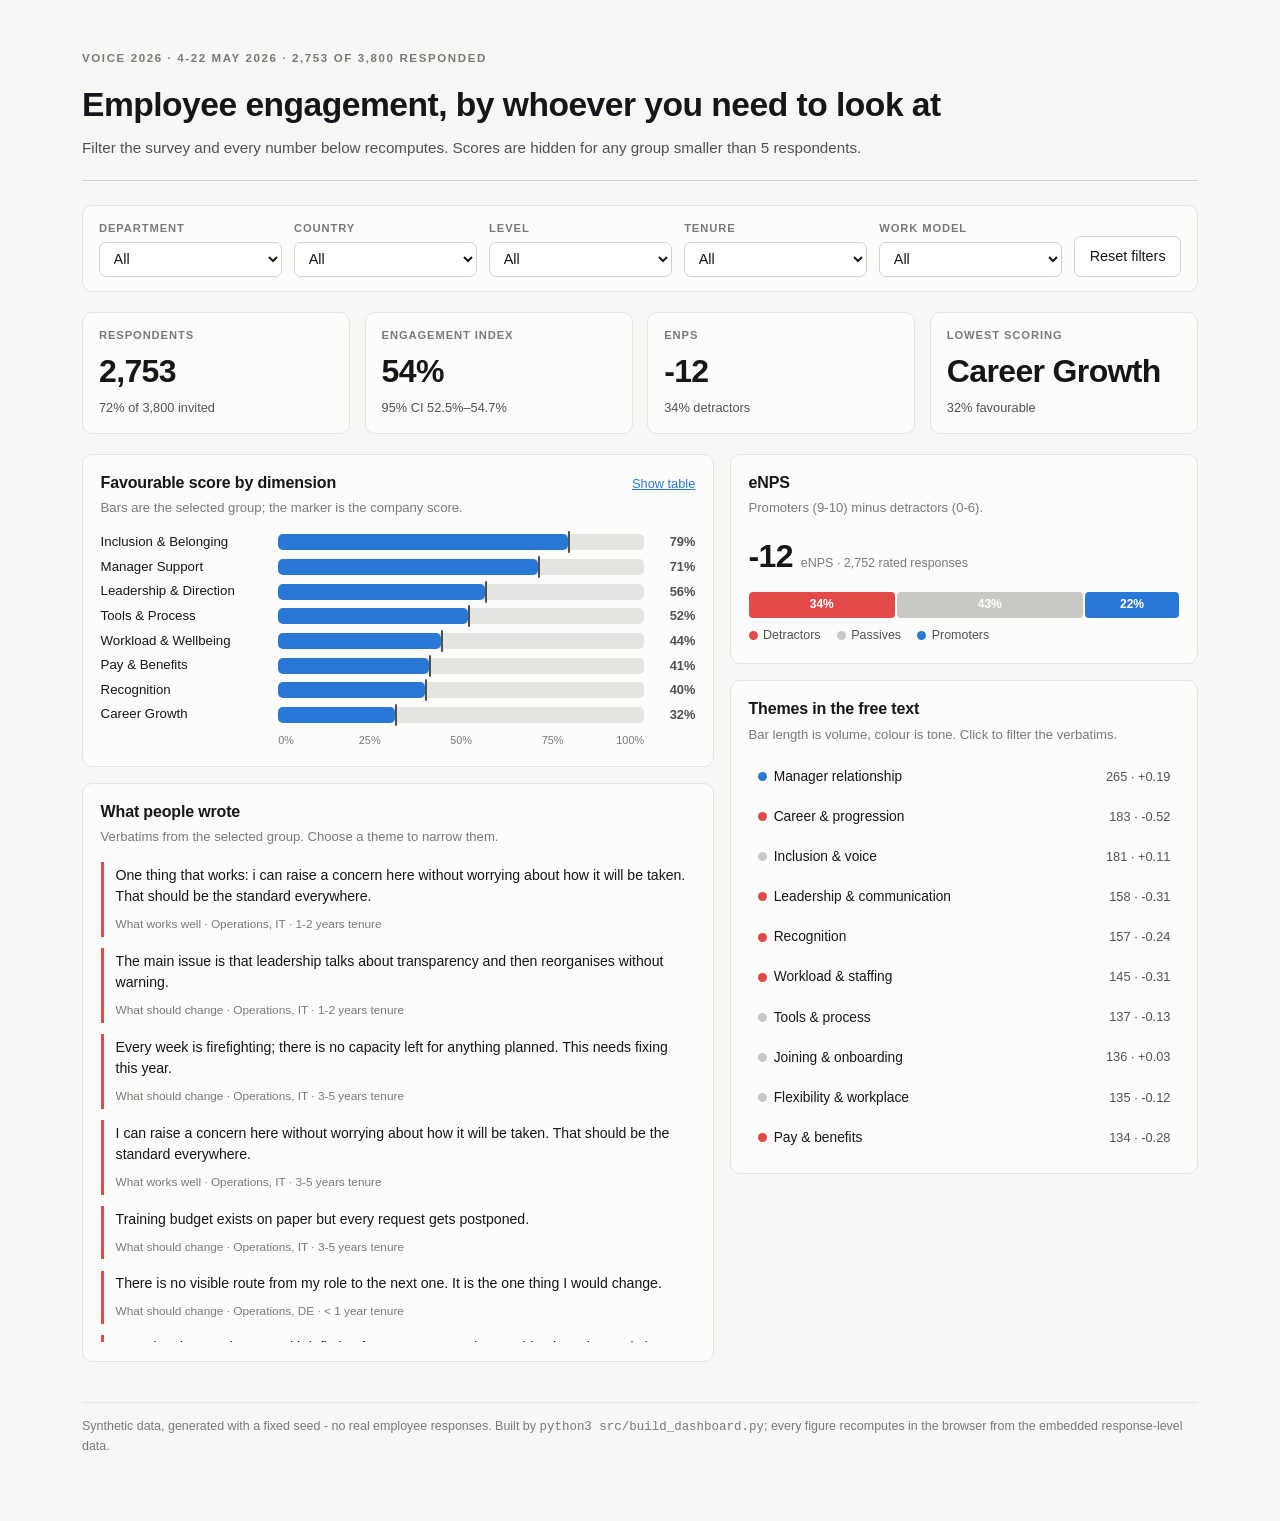
==== dashboard.html @ 57be9a71 "Engagement survey analytics with an interactive dashboard An annual engagement survey analysed end t" ====
<!doctype html><html lang="en"><head><meta charset="utf-8"><meta name="viewport" content="width=device-width,initial-scale=1"><title>Voice 2026 Survey Explorer</title>
<style>
:root{
  color-scheme: light;
  --bg:#f7f7f5; --surface:#fcfcfb; --raised:#ffffff;
  --ink:#14161a; --secondary:#52514e; --muted:#7a7975;
  --line:#e4e4e0; --line-strong:#d2d2cc;
  --blue:#2a78d6; --orange:#eb6834; --aqua:#1baf7a; --red:#e34948; --neutral:#c9c8c3;
  --good:#1baf7a; --warn:#eb6834;
  --shadow:0 1px 2px rgba(20,22,26,.05), 0 6px 20px rgba(20,22,26,.06);
}
@media (prefers-color-scheme: dark){
  :root:not([data-theme="light"]){
    color-scheme: dark;
    --bg:#121211; --surface:#1a1a19; --raised:#212120;
    --ink:#f4f4f2; --secondary:#c3c2b7; --muted:#95948c;
    --line:#2c2c2a; --line-strong:#3d3d3a;
    --blue:#3987e5; --orange:#d95926; --aqua:#199e70; --red:#e66767; --neutral:#4a4a46;
    --good:#199e70; --warn:#d95926;
    --shadow:0 1px 2px rgba(0,0,0,.4), 0 8px 24px rgba(0,0,0,.35);
  }
}
:root[data-theme="dark"]{
  color-scheme: dark;
  --bg:#121211; --surface:#1a1a19; --raised:#212120;
  --ink:#f4f4f2; --secondary:#c3c2b7; --muted:#95948c;
  --line:#2c2c2a; --line-strong:#3d3d3a;
  --blue:#3987e5; --orange:#d95926; --aqua:#199e70; --red:#e66767; --neutral:#4a4a46;
  --good:#199e70; --warn:#d95926;
  --shadow:0 1px 2px rgba(0,0,0,.4), 0 8px 24px rgba(0,0,0,.35);
}

*{box-sizing:border-box}
body{
  margin:0; background:var(--bg); color:var(--ink);
  font-family:-apple-system,BlinkMacSystemFont,"Segoe UI",Roboto,Helvetica,Arial,sans-serif;
  font-size:15px; line-height:1.55; -webkit-font-smoothing:antialiased;
}
.wrap{max-width:1180px; margin:0 auto; padding:clamp(1rem,3vw,2.5rem) clamp(1rem,3vw,2rem) 4rem}

header.masthead{border-bottom:1px solid var(--line-strong); padding-bottom:1.25rem; margin-bottom:1.5rem}
.eyebrow{font-size:.72rem; letter-spacing:.14em; text-transform:uppercase; color:var(--muted); font-weight:600}
h1{font-size:clamp(1.5rem,3.2vw,2.1rem); margin:.35rem 0 .3rem; letter-spacing:-.015em}
.sub{color:var(--secondary); font-size:.95rem; margin:0}

.controls{
  display:flex; flex-wrap:wrap; gap:.75rem; align-items:flex-end;
  background:var(--surface); border:1px solid var(--line); border-radius:10px;
  padding:.9rem 1rem; margin-bottom:1.25rem
}
.control{display:flex; flex-direction:column; gap:.3rem; min-width:9.5rem; flex:1 1 9.5rem}
.control label{font-size:.7rem; letter-spacing:.08em; text-transform:uppercase; color:var(--muted); font-weight:600}
select, button{
  font:inherit; font-size:.9rem; color:var(--ink); background:var(--raised);
  border:1px solid var(--line-strong); border-radius:7px; padding:.45rem .6rem
}
select:focus-visible, button:focus-visible{outline:2px solid var(--blue); outline-offset:2px}
button.reset{cursor:pointer; align-self:flex-end; padding:.5rem .9rem}
button.reset:hover{border-color:var(--blue); color:var(--blue)}

.tiles{display:grid; grid-template-columns:repeat(auto-fit,minmax(190px,1fr)); gap:.9rem; margin-bottom:1.25rem}
.tile{background:var(--surface); border:1px solid var(--line); border-radius:10px; padding:.9rem 1rem}
.tile .label{font-size:.7rem; letter-spacing:.08em; text-transform:uppercase; color:var(--muted); font-weight:600}
.tile .value{font-size:2rem; font-weight:650; letter-spacing:-.02em; margin:.15rem 0 .1rem; font-variant-numeric:tabular-nums}
.tile .note{font-size:.8rem; color:var(--secondary)}
.tile .delta{font-size:.78rem; font-weight:600}
.up{color:var(--good)} .down{color:var(--warn)}

.grid{display:grid; grid-template-columns:1.35fr 1fr; gap:1rem; align-items:start}
@media (max-width:900px){ .grid{grid-template-columns:1fr} }

.panel{background:var(--surface); border:1px solid var(--line); border-radius:10px; padding:1rem 1.1rem 1.15rem; margin-bottom:1rem}
.panel h2{font-size:1rem; margin:0 0 .15rem; letter-spacing:-.01em}
.panel p.hint{margin:0 0 .9rem; font-size:.82rem; color:var(--muted)}
.panel .head{display:flex; justify-content:space-between; align-items:baseline; gap:1rem}
.linkish{background:none; border:none; color:var(--blue); cursor:pointer; font-size:.8rem; padding:0; text-decoration:underline}

.dim-chart{display:flex; flex-direction:column; gap:.3rem}
.dim-row{display:grid; grid-template-columns:minmax(6.5rem,10.5rem) 1fr 2.6rem; gap:.6rem; align-items:center}
.dim-row:hover .dim-fill{filter:brightness(1.07)}
.dim-name{font-size:.83rem; color:var(--ink); line-height:1.25}
.dim-track{position:relative; height:16px; background:var(--line); border-radius:5px}
.dim-fill{position:absolute; inset:0 auto 0 0; border-radius:5px}
.dim-marker{position:absolute; top:-3px; bottom:-3px; width:2px; background:var(--secondary); border-radius:1px}
.dim-value{font-size:.8rem; font-weight:600; color:var(--secondary); text-align:right; font-variant-numeric:tabular-nums}
.dim-row.axis{margin-top:.15rem}
.dim-track.ticks{background:none; height:1rem}
.dim-track.ticks .tick{position:absolute; top:0; transform:translateX(-50%); font-size:.68rem; color:var(--muted)}
.dim-track.ticks .tick:first-child{transform:none}
.dim-track.ticks .tick:last-child{transform:translateX(-100%)}

.enps-score{font-size:2rem; font-weight:650; letter-spacing:-.02em; display:flex; align-items:baseline; gap:.5rem; font-variant-numeric:tabular-nums}
.enps-score span{font-size:.78rem; font-weight:400; color:var(--muted); letter-spacing:0}
.enps-bar{display:flex; gap:2px; margin:.6rem 0 .5rem; height:26px}
.enps-seg{display:flex; align-items:center; justify-content:center; border-radius:4px; color:#fff;
          font-size:.75rem; font-weight:600; overflow:hidden}
.enps-legend{display:flex; gap:1rem; flex-wrap:wrap}
.enps-key{display:flex; align-items:center; gap:.35rem; font-size:.78rem; color:var(--secondary)}

table{border-collapse:collapse; width:100%; font-size:.85rem; font-variant-numeric:tabular-nums; margin-top:.5rem}
th,td{text-align:left; padding:.4rem .5rem; border-bottom:1px solid var(--line)}
th{font-size:.68rem; letter-spacing:.07em; text-transform:uppercase; color:var(--muted); font-weight:600}
td.r,th.r{text-align:right}

.themes{display:flex; flex-direction:column; gap:.35rem}
.theme-row{
  display:grid; grid-template-columns:1fr auto; gap:.6rem; align-items:center;
  background:none; border:1px solid transparent; border-radius:7px; padding:.35rem .5rem;
  cursor:pointer; text-align:left; font:inherit; color:var(--ink); width:100%
}
.theme-row:hover{border-color:var(--line-strong); background:var(--raised)}
.theme-row[aria-pressed="true"]{border-color:var(--blue); background:var(--raised)}
.theme-name{font-size:.86rem; display:flex; align-items:center; gap:.45rem}
.dot{width:9px; height:9px; border-radius:50%; flex:none}
.theme-meter{height:6px; border-radius:3px; background:var(--line); margin-top:.3rem; overflow:hidden}
.theme-meter span{display:block; height:100%; border-radius:3px}
.theme-count{font-size:.8rem; color:var(--secondary); white-space:nowrap; font-variant-numeric:tabular-nums}

.verbatims{display:flex; flex-direction:column; gap:.7rem; max-height:30rem; overflow-y:auto; padding-right:.3rem}
.verbatim{border-left:3px solid var(--line-strong); padding:.15rem 0 .15rem .75rem}
.verbatim p{margin:0 0 .2rem; font-size:.88rem}
.verbatim .who{font-size:.74rem; color:var(--muted)}
.verbatim.negative{border-left-color:var(--red)}
.verbatim.positive{border-left-color:var(--blue)}

.suppressed{
  background:var(--raised); border:1px dashed var(--line-strong); border-radius:10px;
  padding:1.5rem; text-align:center; color:var(--secondary); font-size:.9rem
}
.tooltip{
  position:fixed; pointer-events:none; opacity:0; transition:opacity .12s;
  background:var(--ink); color:var(--bg); font-size:.78rem; line-height:1.4;
  padding:.4rem .55rem; border-radius:6px; box-shadow:var(--shadow); z-index:20; max-width:15rem
}
footer{margin-top:1.5rem; font-size:.78rem; color:var(--muted); border-top:1px solid var(--line); padding-top:.9rem}
.hidden{display:none}
</style>
</head><body>
<div class="wrap">
  <header class="masthead">
    <p class="eyebrow" id="eyebrow"></p>
    <h1>Employee engagement, by whoever you need to look at</h1>
    <p class="sub">Filter the survey and every number below recomputes. Scores are hidden
      for any group smaller than <span id="min-group"></span> respondents.</p>
  </header>

  <section class="controls" id="controls" aria-label="Filters"></section>

  <section class="tiles" id="tiles" aria-live="polite"></section>

  <div id="suppressed" class="suppressed hidden"></div>

  <div id="content">
    <div class="grid">
      <div>
        <section class="panel">
          <div class="head">
            <div>
              <h2>Favourable score by dimension</h2>
              <p class="hint">Bars are the selected group; the marker is the company score.</p>
            </div>
            <button class="linkish" id="toggle-table" aria-expanded="false">Show table</button>
          </div>
          <div id="dimension-chart"></div>
          <div id="dimension-table" class="hidden"></div>
        </section>

        <section class="panel">
          <h2>What people wrote</h2>
          <p class="hint">Verbatims from the selected group. Choose a theme to narrow them.</p>
          <div id="verbatims" class="verbatims"></div>
        </section>
      </div>

      <div>
        <section class="panel">
          <h2>eNPS</h2>
          <p class="hint">Promoters (9-10) minus detractors (0-6).</p>
          <div id="enps-chart"></div>
        </section>

        <section class="panel">
          <h2>Themes in the free text</h2>
          <p class="hint">Bar length is volume, colour is tone. Click to filter the verbatims.</p>
          <div class="themes" id="themes"></div>
        </section>
      </div>
    </div>
  </div>

  <footer>
    Synthetic data, generated with a fixed seed - no real employee responses. Built by
    <code>python3 src/build_dashboard.py</code>; every figure recomputes in the browser from
    the embedded response-level data.
  </footer>
</div>
<div class="tooltip" id="tooltip" role="status"></div>

<script>
const DATA = {"meta":{"survey":"Voice 2026","field":"4-22 May 2026","invited":3800,"responded":2753,"minGroup":5},"segmentKeys":["department","country","job_level","tenure_band","work_model"],"segmentLabels":{"department":"Department","country":"Country","job_level":"Level","tenure_band":"Tenure","work_model":"Work model"},"segments":{"department":["Commercial","Customer Service","Finance & Legal","Operations","People & Workplace","Technology"],"country":["DE","ES","IT","PL"],"job_level":["Individual contributor","Manager","Senior leader","Team lead"],"tenure_band":["1-2 years","10 years +","3-5 years","6-10 years","< 1 year"],"work_model":["Hybrid","Onsite","Remote"]},"dimensions":["Manager Support","Career Growth","Recognition","Workload & Wellbeing","Leadership & Direction","Pay & Benefits","Inclusion & Belonging","Tools & Process"],"themes":["Workload & staffing","Manager relationship","Career & progression","Recognition","Pay & benefits","Leadership & communication","Tools & process","Flexibility & workplace","Inclusion & voice","Joining & onboarding"],"questions":["What should change","What works well"],"people":[[3,2,0,0,1,0,0,0,-1,0,0,0,0,0,0,0,0,0,0,0,0,0,0,0,0],[3,2,0,0,1,0,0,0,-1,0,0,0,0,0,0,0,0,0,0,0,0,0,0,0,0],[3,2,0,0,0,1,3,3,6,2,4,2,3,0,2,2,3,3,3,1,2,3,3,1,2],[3,2,3,1,1,0,0,0,-1,0,0,0,0,0,0,0,0,0,0,0,0,0,0,0,0],[3,2,3,2,1,1,2,3,9,1,4,1,3,0,2,2,3,2,3,2,2,0,3,1,2],[3,2,0,0,1,1,3,3,8,4,4,0,3,1,2,0,3,0,3,0,2,2,3,0,2],[3,2,1,0,1,1,1,3,7,2,4,1,3,2,2,1,3,0,3,0,2,3,3,1,2],[3,2,0,0,1,0,0,0,-1,0,0,0,0,0,0,0,0,0,0,0,0,0,0,0,0],[3,2,0,2,1,0,0,0,-1,0,0,0,0,0,0,0,0,0,0,0,0,0,0,0,0],[3,2,0,4,1,0,0,0,-1,0,0,0,0,0,0,0,0,0,0,0,0,0,0,0,0],[3,2,3,2,1,0,0,0,-1,0,0,0,0,0,0,0,0,0,0,0,0,0,0,0,0],[3,2,1,4,2,1,2,3,7,4,4,3,3,1,2,2,3,2,3,1,2,2,3,2,2],[3,2,2,2,1,1,1,3,7,2,4,0,3,2,2,1,3,3,3,1,2,0,3,0,2],[3,2,3,3,1,1,1,3,5,4,4,3,3,0,2,0,3,0,3,0,2,3,3,1,2],[3,2,3,2,1,0,0,0,-1,0,0,0,0,0,0,0,0,0,0,0,0,0,0,0,0],[3,2,0,0,1,1,1,3,7,2,4,0,3,2,2,1,3,1,3,0,2,3,3,2,2],[3,2,0,2,1,0,0,0,-1,0,0,0,0,0,0,0,0,0,0,0,0,0,0,0,0],[3,2,0,0,1,0,0,0,-1,0,0,0,0,0,0,0,0,0,0,0,0,0,0,0,0],[3,2,0,0,1,1,0,3,6,2,4,2,3,1,2,0,3,1,3,1,2,0,3,0,2],[3,2,0,4,1,1,2,3,9,4,4,0,3,0,2,0,3,0,3,0,2,3,3,0,2],[3,2,0,0,1,0,0,0,-1,0,0,0,0,0,0,0,0,0,0,0,0,0,0,0,0],[3,2,0,1,1,1,1,3,9,4,4,1,3,1,2,0,3,0,3,0,2,3,3,1,2],[3,2,0,0,0,0,0,0,-1,0,0,0,0,0,0,0,0,0,0,0,0,0,0,0,0],[3,2,0,2,1,1,1,3,9,3,4,1,3,2,2,1,3,1,3,0,2,3,3,0,2],[3,2,0,0,1,1,2,3,9,3,4,0,3,0,2,1,3,3,3,2,2,1,3,2,2],[3,2,0,3,1,1,2,3,8,2,4,1,3,0,2,0,3,0,3,0,2,3,3,0,2],[3,2,0,3,1,1,0,3,4,0,4,1,3,0,2,0,3,1,3,0,2,3,3,1,2],[3,2,0,1,1,0,0,0,-1,0,0,0,0,0,0,0,0,0,0,0,0,0,0,0,0],[3,2,0,4,1,0,0,0,-1,0,0,0,0,0,0,0,0,0,0,0,0,0,0,0,0],[3,2,0,0,1,0,0,0,-1,0,0,0,0,0,0,0,0,0,0,0,0,0,0,0,0],[3,2,3,2,1,0,0,0,-1,0,0,0,0,0,0,0,0,0,0,0,0,0,0,0,0],[3,2,1,2,1,1,1,3,6,4,4,0,3,0,2,0,3,2,3,0,2,3,3,0,2],[3,2,0,2,1,0,0,0,-1,0,0,0,0,0,0,0,0,0,0,0,0,0,0,0,0],[3,2,0,2,1,0,0,0,-1,0,0,0,0,0,0,0,0,0,0,0,0,0,0,0,0],[3,2,3,0,1,1,2,3,7,3,4,0,3,1,2,2,3,2,3,0,2,3,3,0,2],[3,2,0,0,0,1,1,3,5,1,4,0,3,0,2,2,3,0,3,1,2,3,3,2,2],[3,2,0,3,1,0,0,0,-1,0,0,0,0,0,0,0,0,0,0,0,0,0,0,0,0],[3,2,0,1,1,1,0,3,7,4,4,0,3,2,2,1,3,0,3,0,2,2,3,2,2],[3,2,0,2,1,0,0,0,-1,0,0,0,0,0,0,0,0,0,0,0,0,0,0,0,0],[3,2,0,2,1,1,0,3,8,2,4,1,3,0,2,0,3,2,3,2,2,1,3,0,2],[3,2,2,1,1,0,0,0,-1,0,0,0,0,0,0,0,0,0,0,0,0,0,0,0,0],[3,2,0,4,1,1,3,3,7,2,4,0,3,2,2,2,3,3,3,2,2,2,3,1,2],[3,2,0,0,1,0,0,0,-1,0,0,0,0,0,0,0,0,0,0,0,0,0,0,0,0],[3,2,0,3,0,1,0,3,5,0,4,0,3,0,2,0,3,1,3,1,2,3,3,0,2],[3,2,3,1,1,0,0,0,-1,0,0,0,0,0,0,0,0,0,0,0,0,0,0,0,0],[3,2,1,3,1,1,3,3,8,3,4,3,3,0,2,0,3,2,3,0,2,2,3,1,2],[3,2,1,2,1,0,0,0,-1,0,0,0,0,0,0,0,0,0,0,0,0,0,0,0,0],[3,2,0,2,1,0,0,0,-1,0,0,0,0,0,0,0,0,0,0,0,0,0,0,0,0],[3,2,0,2,1,0,0,0,-1,0,0,0,0,0,0,0,0,0,0,0,0,0,0,0,0],[3,2,0,4,1,0,0,0,-1,0,0,0,0,0,0,0,0,0,0,0,0,0,0,0,0],[3,2,0,3,0,0,0,0,-1,0,0,0,0,0,0,0,0,0,0,0,0,0,0,0,0],[3,2,0,2,0,1,1,3,6,0,4,0,3,1,2,1,3,1,3,0,2,3,3,0,2],[3,0,3,2,0,1,0,3,6,3,4,0,3,0,2,1,3,1,3,0,2,3,3,1,2],[3,0,0,4,1,0,0,0,-1,0,0,0,0,0,0,0,0,0,0,0,0,0,0,0,0],[3,0,0,0,0,1,1,3,3,4,4,0,3,0,2,0,3,0,3,2,2,0,3,0,2],[3,0,0,2,1,0,0,0,-1,0,0,0,0,0,0,0,0,0,0,0,0,0,0,0,0],[3,0,1,0,1,1,2,3,9,4,4,3,3,2,2,0,3,3,3,0,2,3,3,2,2],[3,0,3,0,1,1,0,3,7,4,4,0,3,1,2,0,3,3,3,1,2,3,3,2,2],[3,0,0,3,1,1,0,3,5,4,4,0,3,2,2,0,3,3,3,1,2,3,3,0,2],[3,0,0,4,0,1,3,3,7,4,4,0,3,2,2,2,3,0,3,1,2,3,3,2,2],[3,0,0,2,0,1,1,3,7,3,4,1,3,2,2,1,3,1,3,0,2,2,3,1,2],[3,0,0,4,1,0,0,0,-1,0,0,0,0,0,0,0,0,0,0,0,0,0,0,0,0],[3,0,0,4,1,1,1,3,8,4,4,1,3,2,2,0,3,1,3,0,2,3,3,0,2],[3,0,1,2,1,1,2,3,8,3,4,0,3,2,2,1,3,3,3,1,2,3,3,0,2],[3,0,1,3,2,1,0,3,5,4,4,0,3,2,2,0,3,0,3,1,2,0,3,0,2],[3,0,0,4,1,1,0,3,6,4,4,2,3,2,2,3,3,3,3,1,2,2,3,0,2],[3,0,3,0,0,0,0,0,-1,0,0,0,0,0,0,0,0,0,0,0,0,0,0,0,0],[3,0,0,1,1,1,3,3,7,4,4,0,3,1,2,0,3,0,3,0,2,2,3,0,2],[3,0,0,0,1,1,2,3,10,3,4,0,3,2,2,1,3,0,3,0,2,1,3,0,2],[3,2,0,3,1,1,0,3,10,2,4,0,3,0,2,0,3,0,3,1,2,3,3,0,2],[3,2,0,3,1,0,0,0,-1,0,0,0,0,0,0,0,0,0,0,0,0,0,0,0,0],[3,2,3,2,1,1,3,3,7,3,4,0,3,1,2,2,3,1,3,0,2,3,3,0,2],[3,2,0,4,1,1,1,3,8,4,4,2,3,0,2,2,3,0,3,1,2,3,3,0,2],[3,2,0,4,1,1,3,3,8,4,4,0,3,0,2,2,3,2,3,0,2,3,3,0,2],[3,2,0,4,2,1,2,3,10,4,4,1,3,2,2,0,3,1,3,2,2,3,3,1,2],[3,2,0,0,0,0,0,0,-1,0,0,0,0,0,0,0,0,0,0,0,0,0,0,0,0],[3,2,0,2,1,1,2,3,7,4,4,2,3,2,2,0,3,0,3,0,2,1,3,0,2],[3,2,0,4,1,0,0,0,-1,0,0,0,0,0,0,0,0,0,0,0,0,0,0,0,0],[3,2,1,4,1,1,0,3,6,3,4,0,3,0,2,3,3,3,3,1,2,3,3,0,2],[3,2,0,3,1,1,0,3,6,3,4,0,3,0,2,0,3,0,3,0,2,3,3,0,2],[3,2,0,0,1,1,1,3,5,3,4,0,3,0,2,0,3,2,3,1,2,2,3,0,2],[3,2,3,0,1,1,2,3,7,4,4,0,3,1,2,0,3,2,3,0,2,2,3,1,2],[3,2,0,0,1,1,1,3,5,4,4,0,3,0,2,0,3,2,3,0,2,3,3,0,2],[3,2,0,2,1,0,0,0,-1,0,0,0,0,0,0,0,0,0,0,0,0,0,0,0,0],[3,2,0,0,1,0,0,0,-1,0,0,0,0,0,0,0,0,0,0,0,0,0,0,0,0],[3,2,0,4,1,0,0,0,-1,0,0,0,0,0,0,0,0,0,0,0,0,0,0,0,0],[3,2,0,3,1,1,1,3,7,4,4,1,3,0,2,0,3,0,3,0,2,1,3,0,2],[3,2,1,0,0,1,3,3,8,3,4,1,3,1,2,0,3,3,3,1,2,2,3,1,2],[3,2,0,4,1,0,0,0,-1,0,0,0,0,0,0,0,0,0,0,0,0,0,0,0,0],[3,2,0,1,1,1,0,3,8,2,4,0,3,0,2,1,3,3,3,0,2,3,3,1,2],[3,2,0,4,1,0,0,0,-1,0,0,0,0,0,0,0,0,0,0,0,0,0,0,0,0],[3,2,0,0,1,1,0,3,4,1,4,0,3,0,2,1,3,1,3,2,2,3,3,0,2],[3,2,0,0,0,0,0,0,-1,0,0,0,0,0,0,0,0,0,0,0,0,0,0,0,0],[3,2,0,2,1,0,0,0,-1,0,0,0,0,0,0,0,0,0,0,0,0,0,0,0,0],[3,2,0,4,1,1,0,3,9,3,4,0,3,0,2,0,3,3,3,0,2,3,3,0,2],[3,2,0,4,1,0,0,0,-1,0,0,0,0,0,0,0,0,0,0,0,0,0,0,0,0],[3,2,0,1,1,0,0,0,-1,0,0,0,0,0,0,0,0,0,0,0,0,0,0,0,0],[3,2,3,4,1,1,3,3,9,4,4,2,3,2,2,1,3,0,3,1,2,3,3,1,2],[3,2,0,1,1,0,0,0,-1,0,0,0,0,0,0,0,0,0,0,0,0,0,0,0,0],[3,2,0,3,1,1,2,3,6,1,4,0,3,0,2,0,3,0,3,0,2,1,3,0,2],[3,2,0,0,1,0,0,0,-1,0,0,0,0,0,0,0,0,0,0,0,0,0,0,0,0],[3,2,0,2,1,0,0,0,-1,0,0,0,0,0,0,0,0,0,0,0,0,0,0,0,0],[3,2,3,3,0,1,2,3,6,4,4,0,3,1,2,0,3,0,3,0,2,3,3,0,2],[3,2,3,0,0,1,1,3,8,3,4,1,3,0,2,2,3,2,3,0,2,3,3,2,2],[3,2,0,0,1,0,0,0,-1,0,0,0,0,0,0,0,0,0,0,0,0,0,0,0,0],[3,2,3,2,1,0,0,0,-1,0,0,0,0,0,0,0,0,0,0,0,0,0,0,0,0],[3,2,0,4,1,1,3,3,7,4,4,1,3,2,2,0,3,3,3,0,2,3,3,1,2],[3,2,3,2,1,1,2,3,8,4,4,0,3,2,2,0,3,2,3,0,2,3,3,0,2],[3,2,0,1,1,0,0,0,-1,0,0,0,0,0,0,0,0,0,0,0,0,0,0,0,0],[3,2,0,1,1,0,0,0,-1,0,0,0,0,0,0,0,0,0,0,0,0,0,0,0,0],[3,2,0,3,1,0,0,0,-1,0,0,0,0,0,0,0,0,0,0,0,0,0,0,0,0],[3,2,3,2,1,0,0,0,-1,0,0,0,0,0,0,0,0,0,0,0,0,0,0,0,0],[3,2,3,4,1,1,2,3,8,3,4,0,3,0,2,0,3,1,3,2,2,3,3,1,2],[3,2,1,3,2,1,1,3,6,3,4,2,3,1,2,1,3,2,3,0,2,1,3,2,2],[3,2,0,1,1,0,0,0,-1,0,0,0,0,0,0,0,0,0,0,0,0,0,0,0,0],[3,2,0,2,1,1,3,3,8,4,4,0,3,0,2,1,3,2,3,1,2,2,3,0,2],[3,2,0,2,1,0,0,0,-1,0,0,0,0,0,0,0,0,0,0,0,0,0,0,0,0],[3,2,0,3,1,0,0,0,-1,0,0,0,0,0,0,0,0,0,0,0,0,0,0,0,0],[3,2,0,0,1,1,1,3,8,3,4,3,3,0,2,0,3,3,3,1,2,2,3,0,2],[3,2,0,4,1,1,1,3,7,4,4,0,3,1,2,2,3,3,3,0,2,3,3,1,2],[3,2,0,2,1,0,0,0,-1,0,0,0,0,0,0,0,0,0,0,0,0,0,0,0,0],[3,3,0,1,1,1,2,3,9,4,4,1,3,1,2,2,3,3,3,0,2,3,3,0,2],[3,3,0,3,1,1,2,3,6,1,4,0,3,0,2,1,3,2,3,1,2,2,3,2,2],[3,3,3,4,1,1,3,3,9,4,4,1,3,0,2,3,3,3,3,0,2,2,3,0,2],[3,3,0,0,0,1,1,3,5,4,4,0,3,0,2,0,3,3,3,0,2,3,3,0,2],[3,3,0,4,1,1,3,3,9,4,4,2,3,2,2,0,3,0,3,1,2,1,3,0,2],[3,3,0,2,1,1,0,3,4,4,4,0,3,0,2,0,3,1,3,0,2,3,3,0,2],[3,3,0,4,1,1,1,3,7,4,4,1,3,2,2,0,3,3,3,0,2,3,3,1,2],[3,3,0,4,1,1,2,3,9,4,4,2,3,1,2,0,3,2,3,1,2,2,3,2,2],[3,3,3,3,1,1,1,3,8,4,4,0,3,0,2,2,3,1,3,0,2,3,3,1,2],[3,3,3,3,1,0,0,0,-1,0,0,0,0,0,0,0,0,0,0,0,0,0,0,0,0],[3,3,0,0,1,1,1,3,7,0,4,0,3,0,2,1,3,0,3,0,2,3,3,0,2],[3,3,0,2,1,0,0,0,-1,0,0,0,0,0,0,0,0,0,0,0,0,0,0,0,0],[3,3,2,2,1,1,1,3,7,2,4,2,3,1,2,0,3,3,3,1,2,3,3,1,2],[3,3,0,0,1,0,0,0,-1,0,0,0,0,0,0,0,0,0,0,0,0,0,0,0,0],[3,3,0,2,1,1,1,3,6,4,4,0,3,0,2,0,3,3,3,1,2,2,3,2,2],[3,3,0,0,1,1,1,3,6,3,4,0,3,0,2,0,3,0,3,2,2,1,3,0,2],[3,3,3,3,1,1,1,3,4,2,4,0,3,1,2,0,3,3,3,1,2,3,3,2,2],[3,3,0,1,1,1,0,3,6,1,4,0,3,2,2,0,3,2,3,1,2,3,3,0,2],[3,3,0,4,1,0,0,0,-1,0,0,0,0,0,0,0,0,0,0,0,0,0,0,0,0],[3,3,0,4,1,0,0,0,-1,0,0,0,0,0,0,0,0,0,0,0,0,0,0,0,0],[3,3,0,1,2,0,0,0,-1,0,0,0,0,0,0,0,0,0,0,0,0,0,0,0,0],[3,3,0,0,1,1,2,3,7,4,4,1,3,0,2,0,3,2,3,0,2,3,3,0,2],[3,3,3,3,1,0,0,0,-1,0,0,0,0,0,0,0,0,0,0,0,0,0,0,0,0],[3,3,0,3,1,1,0,3,7,1,4,2,3,1,2,0,3,1,3,1,2,3,3,0,2],[3,3,1,3,1,1,1,3,5,3,4,1,3,2,2,2,3,0,3,0,2,3,3,0,2],[3,3,0,0,0,1,0,3,6,0,4,0,3,1,2,0,3,2,3,1,2,3,3,0,2],[3,3,1,0,0,1,1,3,7,2,4,1,3,2,2,1,3,3,3,2,2,3,3,2,2],[3,3,0,0,1,0,0,0,-1,0,0,0,0,0,0,0,0,0,0,0,0,0,0,0,0],[3,3,0,2,0,1,1,3,7,4,4,0,3,1,2,2,3,3,3,2,2,3,3,0,2],[3,3,1,4,1,1,1,3,7,4,4,2,3,0,2,0,3,3,3,2,2,3,3,0,2],[3,3,0,4,1,1,2,3,7,4,4,0,3,2,2,0,3,3,3,1,2,3,3,1,2],[3,3,0,2,1,0,0,0,-1,0,0,0,0,0,0,0,0,0,0,0,0,0,0,0,0],[3,3,0,0,0,1,1,3,4,1,4,0,3,0,2,0,3,3,3,0,2,2,3,2,2],[3,3,0,0,1,0,0,0,-1,0,0,0,0,0,0,0,0,0,0,0,0,0,0,0,0],[3,3,3,0,2,1,2,3,7,4,4,0,3,1,2,1,3,0,3,2,2,3,3,0,2],[3,3,0,0,1,0,0,0,-1,0,0,0,0,0,0,0,0,0,0,0,0,0,0,0,0],[3,3,3,0,0,1,0,3,5,3,4,0,3,1,2,0,3,3,3,0,2,3,3,2,2],[3,3,0,2,1,1,1,3,7,4,4,1,3,0,2,0,3,0,3,1,2,1,3,1,2],[3,3,0,2,1,1,3,3,7,4,4,0,3,0,2,1,3,3,3,1,2,2,3,0,2],[3,3,3,2,1,1,3,3,8,3,4,1,3,1,2,1,3,2,3,0,2,3,3,1,2],[3,3,0,2,1,0,0,0,-1,0,0,0,0,0,0,0,0,0,0,0,0,0,0,0,0],[3,3,0,0,1,1,0,3,7,3,4,0,3,0,2,1,3,2,3,0,2,1,3,0,2],[3,3,0,0,1,1,2,3,9,2,4,0,3,2,2,0,3,1,3,0,2,3,3,0,2],[3,0,3,4,1,1,2,3,6,3,4,1,3,1,2,1,3,3,3,1,2,2,3,2,2],[3,0,0,2,1,0,0,0,-1,0,0,0,0,0,0,0,0,0,0,0,0,0,0,0,0],[3,0,0,4,1,1,1,3,5,2,4,0,3,0,2,0,3,3,3,0,2,3,3,1,2],[3,0,3,0,1,1,3,3,8,4,4,1,3,1,2,1,3,1,3,0,2,3,3,1,2],[3,0,0,4,1,1,3,3,10,2,4,3,3,2,2,1,3,3,3,2,2,2,3,0,2],[3,0,1,0,0,1,1,3,3,1,4,1,3,2,2,1,3,0,3,1,2,3,3,2,2],[3,0,0,3,1,0,0,0,-1,0,0,0,0,0,0,0,0,0,0,0,0,0,0,0,0],[3,0,3,2,1,1,3,3,10,4,4,0,3,0,2,0,3,3,3,1,2,3,3,1,2],[3,0,0,3,0,0,0,0,-1,0,0,0,0,0,0,0,0,0,0,0,0,0,0,0,0],[3,0,0,1,0,0,0,0,-1,0,0,0,0,0,0,0,0,0,0,0,0,0,0,0,0],[3,0,1,3,1,1,1,3,6,2,4,0,3,2,2,3,3,2,3,0,2,2,3,0,2],[3,0,2,0,1,1,1,3,8,4,4,1,3,2,2,0,3,3,3,0,2,1,3,2,2],[3,0,0,0,0,0,0,0,-1,0,0,0,0,0,0,0,0,0,0,0,0,0,0,0,0],[3,0,1,2,1,1,3,3,7,3,4,0,3,0,2,0,3,2,3,0,2,3,3,2,2],[3,0,3,0,1,1,2,3,7,3,4,0,3,1,2,3,3,1,3,1,2,3,3,0,2],[3,0,3,3,1,1,1,3,8,2,4,0,3,0,2,1,3,0,3,0,2,3,3,0,2],[3,3,0,3,1,1,0,3,2,2,4,1,3,0,2,0,3,0,3,1,2,3,3,0,2],[3,3,0,1,1,0,0,0,-1,0,0,0,0,0,0,0,0,0,0,0,0,0,0,0,0],[3,3,0,0,1,1,2,3,8,3,4,0,3,1,2,1,3,0,3,1,2,0,3,0,2],[3,3,3,2,1,1,1,3,5,2,4,1,3,0,2,0,3,0,3,0,2,3,3,0,2],[3,3,0,0,1,1,1,3,7,4,4,0,3,1,2,0,3,1,3,0,2,3,3,2,2],[3,3,0,3,1,0,0,0,-1,0,0,0,0,0,0,0,0,0,0,0,0,0,0,0,0],[3,3,0,4,1,0,0,0,-1,0,0,0,0,0,0,0,0,0,0,0,0,0,0,0,0],[3,3,0,0,2,1,3,3,6,4,4,1,3,1,2,0,3,1,3,0,2,3,3,2,2],[3,3,0,3,1,1,2,3,7,3,4,0,3,0,2,0,3,1,3,1,2,0,3,0,2],[3,3,0,4,1,0,0,0,-1,0,0,0,0,0,0,0,0,0,0,0,0,0,0,0,0],[3,3,0,3,1,0,0,0,-1,0,0,0,0,0,0,0,0,0,0,0,0,0,0,0,0],[3,3,3,2,1,1,1,3,8,4,4,0,3,1,2,0,3,1,3,2,2,3,3,0,2],[3,3,0,0,1,1,0,3,5,3,4,0,3,1,2,0,3,0,3,1,2,2,3,0,2],[3,3,0,1,1,0,0,0,-1,0,0,0,0,0,0,0,0,0,0,0,0,0,0,0,0],[3,3,0,0,1,0,0,0,-1,0,0,0,0,0,0,0,0,0,0,0,0,0,0,0,0],[3,3,1,0,1,1,2,3,8,4,4,2,3,1,2,0,3,1,3,1,2,3,3,0,2],[3,3,0,2,1,0,0,0,-1,0,0,0,0,0,0,0,0,0,0,0,0,0,0,0,0],[3,3,0,0,1,1,3,3,9,3,4,0,3,0,2,0,3,3,3,0,2,2,3,0,2],[3,3,0,2,1,1,1,3,8,3,4,0,3,0,2,0,3,0,3,0,2,1,3,0,2],[3,3,3,4,1,1,2,3,7,4,4,1,3,1,2,1,3,3,3,1,2,0,3,0,2],[3,3,0,0,1,0,0,0,-1,0,0,0,0,0,0,0,0,0,0,0,0,0,0,0,0],[3,3,0,4,1,0,0,0,-1,0,0,0,0,0,0,0,0,0,0,0,0,0,0,0,0],[3,3,3,1,0,0,0,0,-1,0,0,0,0,0,0,0,0,0,0,0,0,0,0,0,0],[3,3,3,3,1,1,2,3,8,2,4,0,3,0,2,0,3,2,3,1,2,3,3,0,2],[3,3,0,4,1,1,0,3,6,4,4,1,3,1,2,1,3,2,3,0,2,2,3,1,2],[3,3,0,3,1,1,2,3,9,3,4,1,3,0,2,0,3,0,3,0,2,1,3,1,2],[3,3,0,2,1,0,0,0,-1,0,0,0,0,0,0,0,0,0,0,0,0,0,0,0,0],[3,3,3,3,1,1,2,3,7,4,4,1,3,2,2,0,3,1,3,1,2,3,3,0,2],[3,3,1,3,1,0,0,0,-1,0,0,0,0,0,0,0,0,0,0,0,0,0,0,0,0],[3,3,0,2,1,1,3,3,5,2,4,3,3,2,2,0,3,1,3,0,2,0,3,2,2],[3,3,3,4,1,1,3,3,9,4,4,0,3,2,2,2,3,1,3,2,2,3,3,1,2],[3,3,0,4,1,0,0,0,-1,0,0,0,0,0,0,0,0,0,0,0,0,0,0,0,0],[3,3,2,0,1,0,0,0,-1,0,0,0,0,0,0,0,0,0,0,0,0,0,0,0,0],[3,3,0,4,1,0,0,0,-1,0,0,0,0,0,0,0,0,0,0,0,0,0,0,0,0],[3,3,0,0,1,1,1,3,9,2,4,1,3,0,2,0,3,1,3,1,2,3,3,0,2],[3,3,3,3,1,1,3,3,7,4,4,3,3,1,2,0,3,1,3,1,2,3,3,0,2],[3,3,3,0,0,1,0,3,10,1,4,0,3,0,2,1,3,3,3,2,2,3,3,0,2],[3,3,3,4,1,1,2,3,8,4,4,2,3,0,2,3,3,3,3,1,2,3,3,0,2],[3,3,0,4,2,0,0,0,-1,0,0,0,0,0,0,0,0,0,0,0,0,0,0,0,0],[3,3,0,2,1,0,0,0,-1,0,0,0,0,0,0,0,0,0,0,0,0,0,0,0,0],[3,3,3,3,1,1,3,3,7,4,4,1,3,0,2,1,3,0,3,2,2,0,3,0,2],[3,3,3,0,1,1,2,3,8,4,4,0,3,2,2,0,3,0,3,2,2,3,3,0,2],[3,3,0,0,1,0,0,0,-1,0,0,0,0,0,0,0,0,0,0,0,0,0,0,0,0],[3,3,0,2,1,1,0,3,7,4,4,0,3,1,2,0,3,3,3,0,2,3,3,2,2],[3,3,0,4,1,1,3,3,5,4,4,0,3,0,2,1,3,3,3,1,2,3,3,2,2],[3,3,0,0,1,1,1,3,8,3,4,2,3,1,2,0,3,3,3,0,2,3,3,0,2],[3,3,0,4,1,0,0,0,-1,0,0,0,0,0,0,0,0,0,0,0,0,0,0,0,0],[3,3,3,2,1,1,0,3,5,3,4,0,3,0,2,0,3,0,3,0,2,3,3,0,2],[3,3,0,2,1,1,2,3,9,3,4,0,3,0,2,0,3,3,3,0,2,2,3,0,2],[3,3,0,2,1,1,1,3,6,4,4,2,3,1,2,0,3,1,3,0,2,1,3,0,2],[3,3,0,4,1,0,0,0,-1,0,0,0,0,0,0,0,0,0,0,0,0,0,0,0,0],[3,3,0,3,1,1,0,3,5,3,4,0,3,0,2,0,3,2,3,0,2,0,3,0,2],[3,2,0,3,1,0,0,0,-1,0,0,0,0,0,0,0,0,0,0,0,0,0,0,0,0],[3,2,0,2,1,0,0,0,-1,0,0,0,0,0,0,0,0,0,0,0,0,0,0,0,0],[3,2,0,2,1,0,0,0,-1,0,0,0,0,0,0,0,0,0,0,0,0,0,0,0,0],[3,2,1,0,1,1,3,3,8,4,4,0,3,1,2,0,3,2,3,1,2,2,3,1,2],[3,2,0,3,0,1,1,3,8,2,4,0,3,1,2,0,3,2,3,0,2,2,3,0,2],[3,2,0,3,1,1,0,3,7,2,4,0,3,0,2,0,3,3,3,0,2,2,3,0,2],[3,2,0,4,1,1,2,3,10,2,4,0,3,0,2,1,3,3,3,2,2,2,3,1,2],[3,2,3,2,1,1,1,3,6,4,4,0,3,1,2,0,3,3,3,2,2,3,3,0,2],[3,2,0,4,0,1,3,3,6,1,4,0,3,2,2,3,3,3,3,0,2,3,3,1,2],[3,2,1,0,1,1,0,3,6,0,4,1,3,0,2,1,3,3,3,2,2,3,3,2,2],[3,2,0,0,1,1,2,3,7,0,4,0,3,0,2,0,3,2,3,0,2,3,3,1,2],[3,2,0,3,1,1,2,3,7,1,4,0,3,0,2,0,3,3,3,2,2,0,3,1,2],[3,2,0,3,1,0,0,0,-1,0,0,0,0,0,0,0,0,0,0,0,0,0,0,0,0],[3,2,0,4,1,0,0,0,-1,0,0,0,0,0,0,0,0,0,0,0,0,0,0,0,0],[3,2,0,2,1,0,0,0,-1,0,0,0,0,0,0,0,0,0,0,0,0,0,0,0,0],[3,2,0,2,1,1,1,3,5,0,4,0,3,0,2,1,3,3,3,2,2,3,3,0,2],[3,2,3,3,1,0,0,0,-1,0,0,0,0,0,0,0,0,0,0,0,0,0,0,0,0],[3,2,1,2,1,0,0,0,-1,0,0,0,0,0,0,0,0,0,0,0,0,0,0,0,0],[3,2,0,2,1,0,0,0,-1,0,0,0,0,0,0,0,0,0,0,0,0,0,0,0,0],[3,2,0,1,1,1,1,3,5,0,4,1,3,0,2,0,3,1,3,1,2,3,3,2,2],[3,2,0,2,0,1,2,3,6,0,4,0,3,0,2,3,3,2,3,1,2,2,3,2,2],[3,2,3,1,1,1,3,3,10,3,4,0,3,0,2,3,3,3,3,0,2,3,3,0,2],[3,2,0,2,1,1,0,3,6,3,4,0,3,0,2,0,3,0,3,1,2,1,3,1,2],[3,2,1,0,0,0,0,0,-1,0,0,0,0,0,0,0,0,0,0,0,0,0,0,0,0],[3,2,3,4,1,1,3,3,8,1,4,2,3,1,2,3,3,3,3,2,2,3,3,1,2],[3,2,0,1,1,1,1,3,7,2,4,0,3,1,2,0,3,3,3,1,2,3,3,0,2],[3,2,0,1,1,0,0,0,-1,0,0,0,0,0,0,0,0,0,0,0,0,0,0,0,0],[3,2,0,3,1,1,1,3,5,1,4,0,3,0,2,0,3,2,3,0,2,1,3,1,2],[3,2,0,2,1,0,0,0,-1,0,0,0,0,0,0,0,0,0,0,0,0,0,0,0,0],[3,2,0,1,1,1,3,3,8,2,4,0,3,0,2,0,3,1,3,1,2,2,3,0,2],[3,2,2,0,1,1,2,3,7,4,4,0,3,1,2,3,3,3,3,2,2,3,3,2,2],[3,2,0,2,1,0,0,0,-1,0,0,0,0,0,0,0,0,0,0,0,0,0,0,0,0],[3,2,0,0,1,0,0,0,-1,0,0,0,0,0,0,0,0,0,0,0,0,0,0,0,0],[3,2,0,2,1,1,1,3,7,4,4,0,3,0,2,2,3,0,3,0,2,2,3,1,2],[3,2,3,4,1,0,0,0,-1,0,0,0,0,0,0,0,0,0,0,0,0,0,0,0,0],[3,2,0,0,1,0,0,0,-1,0,0,0,0,0,0,0,0,0,0,0,0,0,0,0,0],[3,2,0,2,2,1,1,3,4,2,4,0,3,0,2,0,3,1,3,0,2,3,3,0,2],[3,2,3,0,1,1,1,3,5,0,4,3,3,0,2,2,3,2,3,1,2,3,3,0,2],[3,2,3,3,1,1,2,3,7,1,4,0,3,0,2,3,3,0,3,0,2,3,3,1,2],[3,2,3,0,1,0,0,0,-1,0,0,0,0,0,0,0,0,0,0,0,0,0,0,0,0],[3,2,1,0,1,1,1,3,7,3,4,0,3,1,2,2,3,2,3,0,2,3,3,0,2],[3,2,0,3,1,1,2,3,7,2,4,0,3,1,2,1,3,3,3,0,2,2,3,1,2],[3,2,3,4,1,0,0,0,-1,0,0,0,0,0,0,0,0,0,0,0,0,0,0,0,0],[3,2,0,0,1,0,0,0,-1,0,0,0,0,0,0,0,0,0,0,0,0,0,0,0,0],[3,2,0,3,1,0,0,0,-1,0,0,0,0,0,0,0,0,0,0,0,0,0,0,0,0],[3,2,0,4,1,1,2,3,6,1,4,1,3,0,2,0,3,1,3,0,2,3,3,2,2],[3,2,3,3,1,0,0,0,-1,0,0,0,0,0,0,0,0,0,0,0,0,0,0,0,0],[3,2,1,1,1,1,3,3,10,4,4,0,3,0,2,1,3,1,3,0,2,3,3,1,2],[3,2,3,0,1,0,0,0,-1,0,0,0,0,0,0,0,0,0,0,0,0,0,0,0,0],[3,2,0,0,1,0,0,0,-1,0,0,0,0,0,0,0,0,0,0,0,0,0,0,0,0],[3,2,1,4,0,1,3,3,8,0,4,2,3,2,2,1,3,3,3,1,2,3,3,2,2],[3,2,0,3,0,1,0,3,6,2,4,0,3,0,2,0,3,3,3,0,2,3,3,1,2],[3,2,0,2,1,1,1,3,6,2,4,0,3,0,2,2,3,2,3,1,2,1,3,0,2],[3,2,0,2,1,1,0,3,5,2,4,0,3,0,2,0,3,0,3,0,2,0,3,0,2],[3,2,3,2,1,1,1,3,5,4,4,0,3,0,2,0,3,0,3,0,2,1,3,0,2],[3,2,3,2,1,0,0,0,-1,0,0,0,0,0,0,0,0,0,0,0,0,0,0,0,0],[3,2,3,0,1,0,0,0,-1,0,0,0,0,0,0,0,0,0,0,0,0,0,0,0,0],[3,2,3,4,0,0,0,0,-1,0,0,0,0,0,0,0,0,0,0,0,0,0,0,0,0],[3,2,0,1,1,1,0,3,5,2,4,0,3,0,2,0,3,3,3,0,2,1,3,0,2],[3,2,0,3,1,0,0,0,-1,0,0,0,0,0,0,0,0,0,0,0,0,0,0,0,0],[3,2,0,0,1,0,0,0,-1,0,0,0,0,0,0,0,0,0,0,0,0,0,0,0,0],[3,2,0,4,1,1,0,3,7,1,4,0,3,0,2,3,3,2,3,1,2,3,3,1,2],[3,2,1,4,1,0,0,0,-1,0,0,0,0,0,0,0,0,0,0,0,0,0,0,0,0],[3,2,0,4,0,1,3,3,8,2,4,0,3,0,2,3,3,1,3,0,2,1,3,0,2],[3,2,3,4,1,0,0,0,-1,0,0,0,0,0,0,0,0,0,0,0,0,0,0,0,0],[3,2,3,4,0,1,0,3,5,3,4,0,3,0,2,1,3,2,3,0,2,1,3,0,2],[3,2,0,0,1,0,0,0,-1,0,0,0,0,0,0,0,0,0,0,0,0,0,0,0,0],[3,2,0,4,1,1,0,3,4,3,4,0,3,0,2,0,3,2,3,0,2,1,3,1,2],[3,2,0,1,1,0,0,0,-1,0,0,0,0,0,0,0,0,0,0,0,0,0,0,0,0],[3,2,0,4,1,1,0,3,7,2,4,0,3,1,2,0,3,3,3,0,2,3,3,0,2],[3,2,0,3,1,0,0,0,-1,0,0,0,0,0,0,0,0,0,0,0,0,0,0,0,0],[3,2,3,2,1,0,0,0,-1,0,0,0,0,0,0,0,0,0,0,0,0,0,0,0,0],[3,2,0,3,1,0,0,0,-1,0,0,0,0,0,0,0,0,0,0,0,0,0,0,0,0],[3,2,0,0,1,0,0,0,-1,0,0,0,0,0,0,0,0,0,0,0,0,0,0,0,0],[3,2,0,4,1,1,1,3,7,4,4,0,3,0,2,0,3,1,3,1,2,0,3,0,2],[3,2,0,2,1,0,0,0,-1,0,0,0,0,0,0,0,0,0,0,0,0,0,0,0,0],[3,2,3,4,1,0,0,0,-1,0,0,0,0,0,0,0,0,0,0,0,0,0,0,0,0],[3,2,0,4,1,1,0,3,7,0,4,0,3,0,2,0,3,0,3,1,2,2,3,2,2],[3,3,0,1,1,1,2,3,5,1,4,0,3,0,2,0,3,0,3,1,2,3,3,1,2],[3,3,0,2,1,1,0,3,5,3,4,0,3,0,2,0,3,1,3,0,2,1,3,1,2],[3,3,0,1,0,0,0,0,-1,0,0,0,0,0,0,0,0,0,0,0,0,0,0,0,0],[3,3,0,3,1,0,0,0,-1,0,0,0,0,0,0,0,0,0,0,0,0,0,0,0,0],[3,3,3,0,1,0,0,0,-1,0,0,0,0,0,0,0,0,0,0,0,0,0,0,0,0],[3,3,0,0,1,1,1,3,6,2,4,0,3,0,2,3,3,1,3,0,2,3,3,1,2],[3,3,0,2,1,1,0,3,6,2,4,0,3,0,2,0,3,3,3,0,2,3,3,0,2],[3,3,1,3,1,1,3,3,8,1,4,0,3,0,2,1,3,1,3,0,2,2,3,0,2],[3,3,0,2,0,0,0,0,-1,0,0,0,0,0,0,0,0,0,0,0,0,0,0,0,0],[3,3,3,1,1,1,1,3,8,3,4,1,3,0,2,0,3,2,3,0,2,2,3,1,2],[3,3,0,3,1,1,0,3,6,3,4,0,3,0,2,0,3,1,3,0,2,3,3,0,2],[3,3,0,1,0,1,3,3,9,4,4,0,3,0,2,3,3,3,3,2,2,3,3,0,2],[3,3,1,1,1,0,0,0,-1,0,0,0,0,0,0,0,0,0,0,0,0,0,0,0,0],[3,3,0,2,1,0,0,0,-1,0,0,0,0,0,0,0,0,0,0,0,0,0,0,0,0],[3,3,0,0,1,1,2,3,7,0,4,0,3,0,2,0,3,3,3,1,2,1,3,0,2],[3,3,2,4,1,1,2,3,9,4,4,2,3,2,2,1,3,3,3,2,2,1,3,1,2],[3,3,0,2,1,1,0,3,3,0,4,0,3,0,2,0,3,0,3,0,2,3,3,0,2],[3,3,0,4,1,1,0,3,7,2,4,0,3,0,2,1,3,0,3,1,2,3,3,1,2],[3,3,0,1,2,0,0,0,-1,0,0,0,0,0,0,0,0,0,0,0,0,0,0,0,0],[3,3,0,1,1,1,1,3,5,1,4,0,3,0,2,0,3,2,3,2,2,3,3,2,2],[3,3,0,2,1,1,1,3,8,2,4,0,3,0,2,0,3,3,3,0,2,1,3,0,2],[3,3,1,2,1,1,0,3,6,0,4,0,3,0,2,1,3,1,3,0,2,3,3,1,2],[3,3,3,2,1,0,0,0,-1,0,0,0,0,0,0,0,0,0,0,0,0,0,0,0,0],[3,3,3,2,1,0,0,0,-1,0,0,0,0,0,0,0,0,0,0,0,0,0,0,0,0],[3,3,3,0,1,1,2,3,6,2,4,0,3,2,2,0,3,2,3,0,2,0,3,1,2],[3,3,0,4,1,1,3,3,8,4,4,2,3,0,2,0,3,2,3,2,2,3,3,1,2],[3,3,3,2,1,1,3,3,8,1,4,0,3,1,2,0,3,3,3,0,2,1,3,1,2],[3,3,0,4,1,1,3,3,7,4,4,0,3,0,2,0,3,3,3,0,2,3,3,1,2],[3,3,1,4,1,0,0,0,-1,0,0,0,0,0,0,0,0,0,0,0,0,0,0,0,0],[3,3,3,2,1,0,0,0,-1,0,0,0,0,0,0,0,0,0,0,0,0,0,0,0,0],[3,3,3,2,1,1,2,3,7,3,4,0,3,1,2,3,3,0,3,1,2,2,3,1,2],[3,3,0,1,1,0,0,0,-1,0,0,0,0,0,0,0,0,0,0,0,0,0,0,0,0],[3,3,2,1,1,1,2,3,9,1,4,1,3,0,2,1,3,2,3,0,2,3,3,1,2],[3,3,0,0,1,1,1,3,9,1,4,0,3,0,2,0,3,3,3,2,2,3,3,0,2],[3,3,0,4,1,0,0,0,-1,0,0,0,0,0,0,0,0,0,0,0,0,0,0,0,0],[3,3,3,2,2,1,0,3,3,0,4,0,3,0,2,1,3,1,3,0,2,1,3,1,2],[3,3,0,0,1,1,0,3,7,2,4,2,3,0,2,0,3,1,3,0,2,1,3,0,2],[3,3,0,3,0,1,0,3,8,0,4,1,3,0,2,0,3,1,3,0,2,1,3,0,2],[3,3,0,0,1,0,0,0,-1,0,0,0,0,0,0,0,0,0,0,0,0,0,0,0,0],[3,3,0,4,2,1,2,3,6,1,4,0,3,1,2,2,3,2,3,1,2,3,3,1,2],[3,3,3,1,1,0,0,0,-1,0,0,0,0,0,0,0,0,0,0,0,0,0,0,0,0],[3,3,0,4,1,1,3,3,7,3,4,0,3,0,2,0,3,1,3,0,2,3,3,1,2],[3,0,3,3,1,1,1,3,9,4,4,0,3,2,2,0,3,2,3,0,2,3,3,0,2],[3,0,2,0,1,1,3,3,10,4,4,2,3,0,2,1,3,3,3,1,2,3,3,1,2],[3,0,3,3,1,1,0,3,6,0,4,0,3,0,2,0,3,0,3,0,2,3,3,0,2],[3,0,0,0,1,1,0,3,5,2,4,0,3,0,2,0,3,0,3,0,2,3,3,0,2],[3,0,1,0,1,1,1,3,9,4,4,0,3,0,2,2,3,2,3,0,2,3,3,1,2],[3,0,0,0,1,1,3,3,8,4,4,0,3,2,2,0,3,3,3,1,2,3,3,0,2],[3,0,0,0,1,0,0,0,-1,0,0,0,0,0,0,0,0,0,0,0,0,0,0,0,0],[3,0,0,0,1,1,3,3,7,3,4,0,3,1,2,0,3,2,3,0,2,3,3,0,2],[3,0,1,3,1,0,0,0,-1,0,0,0,0,0,0,0,0,0,0,0,0,0,0,0,0],[3,0,1,0,1,1,1,3,5,4,4,1,3,0,2,1,3,2,3,0,2,3,3,0,2],[3,0,0,4,1,0,0,0,-1,0,0,0,0,0,0,0,0,0,0,0,0,0,0,0,0],[3,0,3,1,1,1,1,3,8,4,4,1,3,1,2,0,3,3,3,2,2,1,3,0,2],[3,0,0,3,1,0,0,0,-1,0,0,0,0,0,0,0,0,0,0,0,0,0,0,0,0],[3,0,2,3,1,1,3,3,10,4,4,2,3,2,2,3,3,3,3,1,2,3,3,1,2],[3,0,0,2,1,0,0,0,-1,0,0,0,0,0,0,0,0,0,0,0,0,0,0,0,0],[3,0,0,2,1,1,2,3,8,4,4,0,3,1,2,0,3,1,3,1,2,3,3,0,2],[3,0,0,1,1,1,1,3,7,3,4,0,3,0,2,1,3,2,3,2,2,3,3,0,2],[3,0,0,4,1,0,0,0,-1,0,0,0,0,0,0,0,0,0,0,0,0,0,0,0,0],[3,0,0,3,0,0,0,0,-1,0,0,0,0,0,0,0,0,0,0,0,0,0,0,0,0],[3,0,0,0,1,1,0,3,5,4,4,0,3,1,2,0,3,2,3,1,2,3,3,1,2],[3,0,3,2,1,1,3,3,8,4,4,3,3,2,2,0,3,1,3,0,2,3,3,0,2],[3,0,3,3,1,0,0,0,-1,0,0,0,0,0,0,0,0,0,0,0,0,0,0,0,0],[3,0,0,4,1,1,1,3,6,3,4,1,3,1,2,0,3,3,3,1,2,0,3,0,2],[3,0,0,2,1,1,0,3,5,4,4,0,3,1,2,0,3,0,3,2,2,1,3,0,2],[3,0,0,4,1,1,0,3,4,0,4,0,3,0,2,0,3,2,3,1,2,2,3,2,2],[3,0,0,4,1,0,0,0,-1,0,0,0,0,0,0,0,0,0,0,0,0,0,0,0,0],[3,0,0,1,2,0,0,0,-1,0,0,0,0,0,0,0,0,0,0,0,0,0,0,0,0],[3,0,0,3,1,0,0,0,-1,0,0,0,0,0,0,0,0,0,0,0,0,0,0,0,0],[3,0,3,2,1,1,0,3,3,0,4,0,3,0,2,0,3,0,3,0,2,0,3,0,2],[3,0,0,3,1,0,0,0,-1,0,0,0,0,0,0,0,0,0,0,0,0,0,0,0,0],[3,0,0,2,2,1,0,3,1,0,4,0,3,0,2,0,3,0,3,0,2,0,3,0,2],[3,0,0,2,1,1,0,3,6,0,4,0,3,0,2,0,3,3,3,0,2,2,3,0,2],[3,0,0,0,1,1,0,3,4,0,4,0,3,0,2,0,3,0,3,0,2,1,3,0,2],[3,0,0,1,1,0,0,0,-1,0,0,0,0,0,0,0,0,0,0,0,0,0,0,0,0],[3,3,0,3,1,0,0,0,-1,0,0,0,0,0,0,0,0,0,0,0,0,0,0,0,0],[3,3,1,3,1,0,0,0,-1,0,0,0,0,0,0,0,0,0,0,0,0,0,0,0,0],[3,3,0,4,1,1,3,3,10,2,4,0,3,2,2,0,3,1,3,2,2,2,3,0,2],[3,3,0,2,1,0,0,0,-1,0,0,0,0,0,0,0,0,0,0,0,0,0,0,0,0],[3,3,0,2,1,1,1,3,7,3,4,1,3,0,2,0,3,0,3,0,2,1,3,0,2],[3,3,0,4,1,0,0,0,-1,0,0,0,0,0,0,0,0,0,0,0,0,0,0,0,0],[3,3,0,1,1,1,3,3,10,2,4,3,3,0,2,0,3,3,3,2,2,0,3,1,2],[3,3,3,4,1,0,0,0,-1,0,0,0,0,0,0,0,0,0,0,0,0,0,0,0,0],[3,3,0,3,1,1,0,3,4,0,4,0,3,0,2,0,3,0,3,0,2,2,3,0,2],[3,3,1,2,1,1,1,3,6,4,4,1,3,1,2,1,3,1,3,0,2,3,3,2,2],[3,3,3,2,1,1,1,3,7,3,4,0,3,0,2,1,3,2,3,0,2,3,3,2,2],[3,3,1,2,1,0,0,0,-1,0,0,0,0,0,0,0,0,0,0,0,0,0,0,0,0],[3,3,0,4,1,0,0,0,-1,0,0,0,0,0,0,0,0,0,0,0,0,0,0,0,0],[3,3,0,2,1,0,0,0,-1,0,0,0,0,0,0,0,0,0,0,0,0,0,0,0,0],[3,3,0,0,1,1,1,3,6,1,4,1,3,0,2,0,3,1,3,1,2,3,3,2,2],[3,3,0,2,1,1,2,3,7,2,4,1,3,0,2,0,3,0,3,0,2,1,3,0,2],[3,3,1,2,1,1,0,3,6,4,4,1,3,0,2,1,3,3,3,0,2,2,3,0,2],[3,3,0,2,1,0,0,0,-1,0,0,0,0,0,0,0,0,0,0,0,0,0,0,0,0],[3,2,2,3,1,1,2,3,7,4,4,1,3,1,2,0,3,2,3,2,2,3,3,0,2],[3,2,0,2,1,1,3,3,8,4,4,2,3,2,2,1,3,3,3,2,2,3,3,1,2],[3,2,0,2,0,1,2,3,7,3,4,1,3,0,2,0,3,3,3,0,2,3,3,1,2],[3,2,0,0,1,0,0,0,-1,0,0,0,0,0,0,0,0,0,0,0,0,0,0,0,0],[3,2,0,2,0,1,3,3,9,4,4,1,3,2,2,2,3,1,3,1,2,3,3,1,2],[3,2,3,2,1,1,2,3,10,4,4,2,3,1,2,2,3,1,3,0,2,3,3,2,2],[3,2,3,0,1,1,3,3,6,4,4,1,3,1,2,3,3,2,3,0,2,3,3,0,2],[3,2,0,2,0,1,2,3,6,4,4,0,3,2,2,1,3,2,3,1,2,3,3,1,2],[3,2,0,1,1,1,3,3,10,4,4,3,3,2,2,0,3,2,3,0,2,3,3,0,2],[3,2,0,3,0,0,0,0,-1,0,0,0,0,0,0,0,0,0,0,0,0,0,0,0,0],[3,2,0,1,1,1,1,3,6,4,4,1,3,0,2,0,3,2,3,1,2,3,3,1,2],[3,2,0,2,1,1,1,3,8,2,4,1,3,0,2,0,3,2,3,0,2,1,3,1,2],[3,2,0,4,1,0,0,0,-1,0,0,0,0,0,0,0,0,0,0,0,0,0,0,0,0],[3,2,0,2,1,1,3,3,8,4,4,0,3,2,2,3,3,2,3,0,2,3,3,1,2],[3,2,3,3,1,0,0,0,-1,0,0,0,0,0,0,0,0,0,0,0,0,0,0,0,0],[3,3,0,0,1,0,0,0,-1,0,0,0,0,0,0,0,0,0,0,0,0,0,0,0,0],[3,3,0,4,1,0,0,0,-1,0,0,0,0,0,0,0,0,0,0,0,0,0,0,0,0],[3,3,0,3,1,1,0,3,8,3,4,1,3,1,2,0,3,2,3,0,2,0,3,1,2],[3,3,0,1,1,1,1,3,7,4,4,0,3,0,2,0,3,1,3,0,2,3,3,0,2],[3,3,0,0,1,0,0,0,-1,0,0,0,0,0,0,0,0,0,0,0,0,0,0,0,0],[3,3,0,2,1,0,0,0,-1,0,0,0,0,0,0,0,0,0,0,0,0,0,0,0,0],[3,3,1,2,0,0,0,0,-1,0,0,0,0,0,0,0,0,0,0,0,0,0,0,0,0],[3,3,0,1,1,1,3,3,7,2,4,0,3,2,2,0,3,3,3,0,2,3,3,1,2],[3,3,1,0,1,1,2,3,6,4,4,1,3,1,2,0,3,3,3,0,2,3,3,1,2],[3,3,3,3,1,1,2,3,8,4,4,0,3,1,2,2,3,3,3,0,2,3,3,2,2],[3,3,0,4,1,1,3,3,10,4,4,3,3,1,2,2,3,3,3,2,2,3,3,0,2],[3,3,0,0,1,1,3,3,6,4,4,0,3,1,2,2,3,2,3,0,2,2,3,0,2],[3,3,0,3,1,0,0,0,-1,0,0,0,0,0,0,0,0,0,0,0,0,0,0,0,0],[3,3,0,0,2,1,3,3,10,4,4,3,3,2,2,3,3,0,3,2,2,3,3,1,2],[3,3,0,3,1,1,3,3,7,3,4,0,3,2,2,0,3,3,3,1,2,0,3,0,2],[3,3,0,2,1,1,1,3,4,4,4,0,3,0,2,2,3,2,3,1,2,0,3,0,2],[3,3,0,1,1,1,2,3,7,4,4,2,3,2,2,0,3,1,3,0,2,3,3,0,2],[3,1,0,0,1,1,0,3,2,4,4,1,3,1,2,0,3,0,3,0,2,2,3,0,2],[3,1,3,2,0,1,2,3,7,4,4,0,3,0,2,1,3,2,3,0,2,3,3,0,2],[3,1,0,2,1,0,0,0,-1,0,0,0,0,0,0,0,0,0,0,0,0,0,0,0,0],[3,1,0,0,1,0,0,0,-1,0,0,0,0,0,0,0,0,0,0,0,0,0,0,0,0],[3,1,3,2,1,1,1,3,6,4,4,0,3,0,2,0,3,0,3,0,2,3,3,1,2],[3,1,0,2,1,0,0,0,-1,0,0,0,0,0,0,0,0,0,0,0,0,0,0,0,0],[3,1,0,3,1,1,0,3,7,3,4,0,3,0,2,0,3,3,3,0,2,0,3,0,2],[3,1,0,0,1,1,2,3,5,3,4,1,3,0,2,0,3,3,3,0,2,3,3,0,2],[3,1,0,0,1,0,0,0,-1,0,0,0,0,0,0,0,0,0,0,0,0,0,0,0,0],[3,1,0,3,1,0,0,0,-1,0,0,0,0,0,0,0,0,0,0,0,0,0,0,0,0],[3,1,3,4,1,1,2,3,8,4,4,1,3,2,2,2,3,3,3,1,2,3,3,1,2],[3,1,1,2,1,1,0,3,7,3,4,0,3,0,2,3,3,2,3,1,2,3,3,1,2],[3,1,0,4,1,1,0,3,7,4,4,0,3,1,2,1,3,0,3,1,2,3,3,0,2],[3,1,1,1,1,1,1,3,7,3,4,0,3,2,2,1,3,3,3,0,2,3,3,0,2],[3,1,3,2,1,1,0,3,5,2,4,1,3,0,2,0,3,2,3,0,2,2,3,0,2],[3,1,1,2,1,1,2,3,8,4,4,0,3,1,2,0,3,0,3,0,2,1,3,0,2],[3,1,0,4,1,1,2,3,7,3,4,1,3,2,2,2,3,1,3,0,2,0,3,0,2],[3,1,0,0,1,1,0,3,6,4,4,0,3,0,2,0,3,1,3,0,2,3,3,0,2],[3,1,0,2,1,0,0,0,-1,0,0,0,0,0,0,0,0,0,0,0,0,0,0,0,0],[3,1,3,2,1,1,3,3,9,3,4,0,3,2,2,0,3,2,3,1,2,2,3,0,2],[3,1,2,0,1,1,1,3,6,4,4,2,3,2,2,0,3,3,3,0,2,3,3,0,2],[3,1,0,0,1,1,1,3,7,4,4,0,3,1,2,0,3,0,3,1,2,3,3,0,2],[3,1,3,2,1,0,0,0,-1,0,0,0,0,0,0,0,0,0,0,0,0,0,0,0,0],[3,1,0,1,2,0,0,0,-1,0,0,0,0,0,0,0,0,0,0,0,0,0,0,0,0],[3,1,0,4,1,1,2,3,9,4,4,0,3,0,2,0,3,0,3,0,2,2,3,1,2],[3,1,0,3,1,0,0,0,-1,0,0,0,0,0,0,0,0,0,0,0,0,0,0,0,0],[3,1,3,1,2,0,0,0,-1,0,0,0,0,0,0,0,0,0,0,0,0,0,0,0,0],[3,3,3,0,1,0,0,0,-1,0,0,0,0,0,0,0,0,0,0,0,0,0,0,0,0],[3,3,0,0,0,0,0,0,-1,0,0,0,0,0,0,0,0,0,0,0,0,0,0,0,0],[3,3,1,0,1,1,0,3,5,4,4,1,3,1,2,0,3,3,3,0,2,3,3,1,2],[3,3,0,0,1,1,0,3,4,4,4,0,3,2,2,0,3,1,3,0,2,0,3,1,2],[3,3,0,0,1,0,0,0,-1,0,0,0,0,0,0,0,0,0,0,0,0,0,0,0,0],[3,3,3,0,1,1,3,3,9,4,4,1,3,0,2,2,3,3,3,0,2,2,3,0,2],[3,3,0,1,1,1,1,3,6,4,4,2,3,0,2,1,3,1,3,0,2,3,3,0,2],[3,3,0,0,1,0,0,0,-1,0,0,0,0,0,0,0,0,0,0,0,0,0,0,0,0],[3,3,3,3,1,0,0,0,-1,0,0,0,0,0,0,0,0,0,0,0,0,0,0,0,0],[3,3,0,4,1,1,2,3,7,4,4,3,3,2,2,0,3,3,3,1,2,3,3,2,2],[3,3,0,2,1,0,0,0,-1,0,0,0,0,0,0,0,0,0,0,0,0,0,0,0,0],[3,3,0,0,1,0,0,0,-1,0,0,0,0,0,0,0,0,0,0,0,0,0,0,0,0],[3,3,0,2,1,0,0,0,-1,0,0,0,0,0,0,0,0,0,0,0,0,0,0,0,0],[3,3,0,0,1,1,1,3,7,4,4,2,3,0,2,0,3,2,3,0,2,1,3,1,2],[3,3,0,0,1,1,3,3,7,4,4,2,3,2,2,0,3,2,3,0,2,3,3,0,2],[3,3,0,3,1,1,0,3,6,4,4,0,3,1,2,0,3,1,3,0,2,2,3,1,2],[3,3,0,4,1,1,1,3,8,4,4,0,3,1,2,0,3,2,3,0,2,2,3,0,2],[3,3,0,2,1,1,3,3,7,4,4,0,3,1,2,2,3,2,3,0,2,0,3,0,2],[3,3,0,2,1,1,0,3,6,4,4,0,3,1,2,0,3,2,3,1,2,1,3,0,2],[3,3,3,1,1,0,0,0,-1,0,0,0,0,0,0,0,0,0,0,0,0,0,0,0,0],[3,3,0,3,1,1,1,3,9,4,4,0,3,1,2,0,3,0,3,0,2,2,3,0,2],[3,3,0,1,1,0,0,0,-1,0,0,0,0,0,0,0,0,0,0,0,0,0,0,0,0],[3,2,0,2,1,1,1,3,5,3,4,0,3,0,2,2,3,0,3,2,2,3,3,0,2],[3,2,0,4,1,0,0,0,-1,0,0,0,0,0,0,0,0,0,0,0,0,0,0,0,0],[3,2,3,0,1,1,1,3,5,4,4,0,3,1,2,0,3,1,3,1,2,3,3,0,2],[3,2,1,2,1,1,3,3,9,3,4,3,3,0,2,0,3,3,3,1,2,3,3,0,2],[3,2,1,4,0,1,3,3,8,4,4,3,3,2,2,3,3,3,3,1,2,2,3,2,2],[3,2,3,2,1,1,0,3,5,3,4,2,3,1,2,2,3,0,3,0,2,3,3,2,2],[3,2,0,4,1,1,3,3,10,4,4,0,3,2,2,2,3,3,3,0,2,3,3,1,2],[3,2,3,4,1,0,0,0,-1,0,0,0,0,0,0,0,0,0,0,0,0,0,0,0,0],[3,2,0,4,1,0,0,0,-1,0,0,0,0,0,0,0,0,0,0,0,0,0,0,0,0],[3,2,0,0,1,1,0,3,6,4,4,0,3,1,2,1,3,0,3,2,2,2,3,0,2],[3,2,0,0,1,1,3,3,7,3,4,1,3,1,2,0,3,3,3,2,2,2,3,0,2],[3,2,0,2,1,0,0,0,-1,0,0,0,0,0,0,0,0,0,0,0,0,0,0,0,0],[3,2,3,0,1,1,3,3,8,4,4,0,3,1,2,1,3,3,3,0,2,3,3,0,2],[3,2,0,4,1,1,3,3,10,4,4,3,3,2,2,2,3,3,3,1,2,3,3,0,2],[3,2,0,0,1,0,0,0,-1,0,0,0,0,0,0,0,0,0,0,0,0,0,0,0,0],[3,2,3,0,1,1,1,3,7,0,4,0,3,1,2,1,3,0,3,0,2,3,3,2,2],[3,2,0,2,1,0,0,0,-1,0,0,0,0,0,0,0,0,0,0,0,0,0,0,0,0],[3,2,0,2,1,1,1,3,8,4,4,0,3,0,2,0,3,1,3,0,2,3,3,2,2],[3,2,0,4,1,1,1,3,7,3,4,0,3,2,2,0,3,3,3,1,2,3,3,2,2],[3,2,0,0,1,0,0,0,-1,0,0,0,0,0,0,0,0,0,0,0,0,0,0,0,0],[3,2,3,3,1,0,0,0,-1,0,0,0,0,0,0,0,0,0,0,0,0,0,0,0,0],[3,2,1,0,1,1,2,3,9,4,4,0,3,0,2,3,3,3,3,0,2,3,3,2,2],[3,2,1,1,1,1,3,3,8,4,4,2,3,0,2,2,3,0,3,0,2,3,3,1,2],[3,2,3,3,1,0,0,0,-1,0,0,0,0,0,0,0,0,0,0,0,0,0,0,0,0],[3,2,0,0,1,0,0,0,-1,0,0,0,0,0,0,0,0,0,0,0,0,0,0,0,0],[3,2,1,0,1,1,1,3,6,3,4,1,3,0,2,2,3,1,3,2,2,3,3,0,2],[3,2,0,4,1,1,0,3,6,2,4,0,3,0,2,0,3,2,3,2,2,3,3,0,2],[3,2,2,1,1,1,3,3,9,3,4,0,3,2,2,1,3,3,3,0,2,2,3,1,2],[3,2,0,3,1,1,0,3,8,4,4,0,3,2,2,0,3,0,3,2,2,2,3,1,2],[3,2,0,0,1,1,0,3,6,1,4,1,3,0,2,0,3,1,3,1,2,3,3,0,2],[3,2,0,1,1,0,0,0,-1,0,0,0,0,0,0,0,0,0,0,0,0,0,0,0,0],[3,2,3,4,1,0,0,0,-1,0,0,0,0,0,0,0,0,0,0,0,0,0,0,0,0],[3,2,0,4,2,1,2,3,6,4,4,1,3,2,2,2,3,2,3,2,2,3,3,1,2],[3,0,0,2,1,0,0,0,-1,0,0,0,0,0,0,0,0,0,0,0,0,0,0,0,0],[3,0,0,2,1,1,0,3,5,0,4,0,3,0,2,0,3,0,3,0,2,3,3,0,2],[3,0,0,2,1,0,0,0,-1,0,0,0,0,0,0,0,0,0,0,0,0,0,0,0,0],[3,0,3,2,2,1,2,3,8,3,4,1,3,1,2,3,3,1,3,0,2,3,3,1,2],[3,0,0,0,1,1,2,3,8,3,4,0,3,0,2,1,3,1,3,0,2,3,3,0,2],[3,0,0,4,1,0,0,0,-1,0,0,0,0,0,0,0,0,0,0,0,0,0,0,0,0],[3,0,3,2,1,0,0,0,-1,0,0,0,0,0,0,0,0,0,0,0,0,0,0,0,0],[3,0,0,0,1,1,0,3,4,1,4,0,3,2,2,0,3,1,3,0,2,3,3,0,2],[3,0,3,0,2,1,0,3,5,1,4,0,3,0,2,2,3,1,3,0,2,3,3,1,2],[3,0,0,0,1,1,0,3,4,3,4,0,3,0,2,0,3,1,3,0,2,3,3,1,2],[3,0,0,4,1,0,0,0,-1,0,0,0,0,0,0,0,0,0,0,0,0,0,0,0,0],[3,0,0,1,1,1,1,3,6,0,4,0,3,0,2,0,3,3,3,1,2,0,3,0,2],[3,0,0,0,1,0,0,0,-1,0,0,0,0,0,0,0,0,0,0,0,0,0,0,0,0],[3,0,0,1,1,1,0,3,3,3,4,0,3,0,2,0,3,3,3,0,2,1,3,0,2],[3,0,0,4,1,1,1,3,5,3,4,0,3,0,2,0,3,2,3,2,2,3,3,1,2],[3,0,0,0,1,1,0,3,5,2,4,0,3,0,2,2,3,0,3,0,2,0,3,2,2],[3,0,0,0,2,0,0,0,-1,0,0,0,0,0,0,0,0,0,0,0,0,0,0,0,0],[3,0,0,3,1,1,0,3,6,0,4,1,3,0,2,0,3,1,3,0,2,1,3,1,2],[3,0,0,3,1,0,0,0,-1,0,0,0,0,0,0,0,0,0,0,0,0,0,0,0,0],[3,0,0,4,1,0,0,0,-1,0,0,0,0,0,0,0,0,0,0,0,0,0,0,0,0],[3,0,0,2,1,0,0,0,-1,0,0,0,0,0,0,0,0,0,0,0,0,0,0,0,0],[3,0,0,2,1,1,0,3,5,0,4,0,3,0,2,0,3,0,3,1,2,2,3,0,2],[3,0,0,2,1,1,0,3,5,0,4,0,3,0,2,0,3,3,3,1,2,2,3,0,2],[3,0,3,1,1,0,0,0,-1,0,0,0,0,0,0,0,0,0,0,0,0,0,0,0,0],[3,0,0,1,1,0,0,0,-1,0,0,0,0,0,0,0,0,0,0,0,0,0,0,0,0],[3,0,0,3,1,1,1,3,6,3,4,0,3,0,2,0,3,1,3,0,2,2,3,0,2],[3,0,0,1,1,0,0,0,-1,0,0,0,0,0,0,0,0,0,0,0,0,0,0,0,0],[3,0,1,0,1,0,0,0,-1,0,0,0,0,0,0,0,0,0,0,0,0,0,0,0,0],[3,0,0,4,0,1,0,3,6,0,4,2,3,1,2,1,3,1,3,1,2,1,3,1,2],[3,0,0,2,1,1,2,3,7,1,4,3,3,0,2,2,3,0,3,1,2,3,3,1,2],[3,0,0,0,1,0,0,0,-1,0,0,0,0,0,0,0,0,0,0,0,0,0,0,0,0],[3,0,1,2,1,1,1,3,6,3,4,0,3,0,2,0,3,3,3,0,2,3,3,1,2],[3,0,0,2,1,1,2,3,6,0,4,0,3,0,2,0,3,3,3,1,2,0,3,0,2],[3,0,0,2,1,1,0,3,6,2,4,0,3,0,2,0,3,0,3,0,2,2,3,1,2],[3,0,3,1,0,1,0,3,5,2,4,1,3,0,2,0,3,2,3,0,2,0,3,0,2],[3,0,0,3,0,0,0,0,-1,0,0,0,0,0,0,0,0,0,0,0,0,0,0,0,0],[3,0,3,2,1,1,0,3,4,0,4,0,3,0,2,0,3,2,3,2,2,2,3,1,2],[3,0,0,0,1,1,0,3,6,0,4,0,3,1,2,1,3,0,3,0,2,0,3,0,2],[3,0,3,4,0,1,1,3,7,3,4,0,3,0,2,0,3,3,3,1,2,3,3,1,2],[3,0,0,0,1,0,0,0,-1,0,0,0,0,0,0,0,0,0,0,0,0,0,0,0,0],[3,0,3,1,1,1,0,3,6,1,4,0,3,0,2,0,3,1,3,1,2,3,3,2,2],[3,0,3,0,1,1,1,3,6,0,4,0,3,0,2,0,3,1,3,0,2,3,3,0,2],[3,0,1,0,1,1,2,3,7,2,4,0,3,0,2,1,3,2,3,0,2,3,3,1,2],[3,0,2,4,1,1,3,3,7,2,4,0,3,2,2,3,3,3,3,2,2,2,3,1,2],[3,0,1,0,1,1,3,3,7,2,4,1,3,0,2,3,3,3,3,2,2,3,3,1,2],[3,0,0,2,1,0,0,0,-1,0,0,0,0,0,0,0,0,0,0,0,0,0,0,0,0],[3,0,1,0,0,0,0,0,-1,0,0,0,0,0,0,0,0,0,0,0,0,0,0,0,0],[3,0,0,0,1,0,0,0,-1,0,0,0,0,0,0,0,0,0,0,0,0,0,0,0,0],[3,0,0,0,1,0,0,0,-1,0,0,0,0,0,0,0,0,0,0,0,0,0,0,0,0],[3,1,0,4,1,0,0,0,-1,0,0,0,0,0,0,0,0,0,0,0,0,0,0,0,0],[3,1,0,0,1,0,0,0,-1,0,0,0,0,0,0,0,0,0,0,0,0,0,0,0,0],[3,1,0,3,1,1,0,3,6,1,4,0,3,0,2,0,3,0,3,0,2,3,3,1,2],[3,1,0,2,0,1,2,3,6,3,4,0,3,2,2,0,3,2,3,0,2,2,3,0,2],[3,1,0,4,1,0,0,0,-1,0,0,0,0,0,0,0,0,0,0,0,0,0,0,0,0],[3,1,0,0,1,0,0,0,-1,0,0,0,0,0,0,0,0,0,0,0,0,0,0,0,0],[3,1,0,2,1,1,0,3,4,1,4,0,3,0,2,0,3,2,3,0,2,3,3,0,2],[3,1,0,3,0,1,3,3,2,3,4,1,3,0,2,0,3,0,3,0,2,3,3,0,2],[3,1,0,1,1,1,0,3,6,2,4,0,3,1,2,0,3,0,3,0,2,2,3,0,2],[3,1,1,1,1,0,0,0,-1,0,0,0,0,0,0,0,0,0,0,0,0,0,0,0,0],[3,3,0,3,1,1,2,3,9,4,4,0,3,1,2,1,3,1,3,2,2,2,3,0,2],[3,3,3,3,1,1,2,3,10,4,4,0,3,2,2,2,3,3,3,1,2,2,3,1,2],[3,3,0,3,1,1,3,3,8,4,4,0,3,0,2,1,3,3,3,1,2,3,3,0,2],[3,3,3,4,1,1,2,3,9,4,4,2,3,2,2,2,3,3,3,2,2,3,3,1,2],[3,3,0,2,1,1,2,3,5,4,4,0,3,2,2,2,3,0,3,2,2,3,3,1,2],[3,3,0,0,1,0,0,0,-1,0,0,0,0,0,0,0,0,0,0,0,0,0,0,0,0],[3,3,0,2,1,1,3,3,10,4,4,0,3,1,2,2,3,1,3,2,2,3,3,2,2],[3,3,0,2,1,1,3,3,8,3,4,2,3,0,2,1,3,1,3,0,2,3,3,0,2],[3,3,3,0,1,1,3,3,9,4,4,2,3,1,2,2,3,2,3,0,2,2,3,0,2],[3,3,0,0,1,1,2,3,6,3,4,1,3,2,2,1,3,2,3,0,2,3,3,1,2],[3,3,0,2,1,1,2,3,7,3,4,2,3,0,2,0,3,2,3,2,2,3,3,0,2],[3,3,0,1,1,0,0,0,-1,0,0,0,0,0,0,0,0,0,0,0,0,0,0,0,0],[3,3,0,4,1,0,0,0,-1,0,0,0,0,0,0,0,0,0,0,0,0,0,0,0,0],[3,3,0,3,0,1,2,3,7,3,4,0,3,2,2,3,3,2,3,1,2,3,3,0,2],[3,3,0,4,0,1,3,3,8,4,4,3,3,2,2,0,3,3,3,1,2,3,3,1,2],[3,3,0,2,1,1,2,3,7,4,4,2,3,2,2,1,3,2,3,1,2,3,3,0,2],[3,3,0,0,1,1,3,3,10,4,4,0,3,1,2,2,3,2,3,2,2,3,3,2,2],[3,3,0,0,0,0,0,0,-1,0,0,0,0,0,0,0,0,0,0,0,0,0,0,0,0],[3,3,1,2,1,1,3,3,7,4,4,2,3,1,2,3,3,3,3,0,2,3,3,0,2],[3,3,0,4,1,1,2,3,9,4,4,0,3,2,2,3,3,3,3,2,2,0,3,2,2],[3,3,0,4,1,1,3,3,9,4,4,1,3,2,2,1,3,2,3,2,2,3,3,0,2],[3,3,0,2,1,1,0,3,7,4,4,0,3,1,2,0,3,1,3,1,2,0,3,0,2],[3,2,3,2,2,0,0,0,-1,0,0,0,0,0,0,0,0,0,0,0,0,0,0,0,0],[3,2,3,1,1,1,2,3,9,4,4,0,3,1,2,0,3,3,3,2,2,3,3,0,2],[3,2,0,3,1,1,1,3,5,4,4,1,3,1,2,0,3,2,3,0,2,3,3,0,2],[3,2,0,0,1,1,3,3,7,4,4,0,3,2,2,0,3,3,3,1,2,2,3,0,2],[3,2,3,1,1,1,2,3,9,3,4,2,3,2,2,2,3,3,3,0,2,3,3,1,2],[3,2,0,4,0,0,0,0,-1,0,0,0,0,0,0,0,0,0,0,0,0,0,0,0,0],[3,2,0,2,1,0,0,0,-1,0,0,0,0,0,0,0,0,0,0,0,0,0,0,0,0],[3,2,0,2,1,1,2,3,6,3,4,0,3,1,2,0,3,1,3,2,2,3,3,1,2],[3,2,0,2,1,1,1,3,5,2,4,3,3,0,2,0,3,2,3,0,2,3,3,0,2],[3,2,0,4,1,1,2,3,9,4,4,2,3,2,2,0,3,2,3,1,2,1,3,0,2],[3,2,0,2,1,0,0,0,-1,0,0,0,0,0,0,0,0,0,0,0,0,0,0,0,0],[3,2,0,2,1,1,2,3,6,3,4,2,3,1,2,0,3,0,3,1,2,1,3,0,2],[3,2,0,2,1,1,1,3,6,4,4,0,3,0,2,0,3,3,3,0,2,2,3,1,2],[3,2,0,2,1,1,3,3,9,2,4,0,3,1,2,0,3,3,3,2,2,3,3,0,2],[3,2,0,2,1,0,0,0,-1,0,0,0,0,0,0,0,0,0,0,0,0,0,0,0,0],[3,3,0,4,1,1,3,3,8,4,4,1,3,2,2,1,3,3,3,2,2,2,3,1,2],[3,3,1,3,1,1,3,3,9,3,4,3,3,1,2,2,3,1,3,1,2,3,3,1,2],[3,3,0,2,1,1,3,3,7,4,4,3,3,0,2,2,3,3,3,1,2,1,3,1,2],[3,3,0,1,1,1,1,3,8,4,4,1,3,1,2,1,3,3,3,2,2,3,3,1,2],[3,3,0,0,1,1,3,3,8,4,4,0,3,0,2,0,3,3,3,1,2,3,3,2,2],[3,3,2,0,1,1,3,3,10,4,4,3,3,2,2,0,3,3,3,2,2,3,3,1,2],[3,3,0,2,1,1,3,3,7,1,4,0,3,2,2,0,3,1,3,1,2,3,3,1,2],[3,3,0,4,0,1,3,3,8,4,4,1,3,1,2,2,3,3,3,0,2,3,3,2,2],[3,3,0,0,1,0,0,0,-1,0,0,0,0,0,0,0,0,0,0,0,0,0,0,0,0],[3,3,3,0,1,1,3,3,10,4,4,0,3,2,2,3,3,2,3,0,2,3,3,1,2],[3,3,0,4,0,0,0,0,-1,0,0,0,0,0,0,0,0,0,0,0,0,0,0,0,0],[3,3,0,2,1,1,2,3,6,4,4,0,3,1,2,0,3,3,3,0,2,3,3,2,2],[3,3,0,3,1,0,0,0,-1,0,0,0,0,0,0,0,0,0,0,0,0,0,0,0,0],[3,3,0,0,1,0,0,0,-1,0,0,0,0,0,0,0,0,0,0,0,0,0,0,0,0],[3,3,0,2,1,1,2,3,7,4,4,2,3,0,2,2,3,1,3,0,2,3,3,0,2],[3,3,0,3,1,0,0,0,-1,0,0,0,0,0,0,0,0,0,0,0,0,0,0,0,0],[3,3,3,3,1,1,2,3,8,4,4,0,3,2,2,3,3,1,3,0,2,2,3,0,2],[3,3,0,3,1,1,2,3,8,4,4,0,3,2,2,0,3,2,3,2,2,3,3,0,2],[3,3,0,4,1,0,0,0,-1,0,0,0,0,0,0,0,0,0,0,0,0,0,0,0,0],[3,3,0,4,1,0,0,0,-1,0,0,0,0,0,0,0,0,0,0,0,0,0,0,0,0],[3,3,0,2,1,1,2,3,6,3,4,0,3,1,2,0,3,0,3,2,2,3,3,1,2],[3,3,0,4,1,1,0,3,6,4,4,3,3,1,2,1,3,2,3,2,2,3,3,1,2],[3,3,0,2,1,1,2,3,9,4,4,1,3,0,2,0,3,0,3,2,2,3,3,0,2],[3,3,0,2,1,1,2,3,5,4,4,0,3,2,2,2,3,1,3,0,2,3,3,0,2],[3,3,0,2,1,1,0,3,7,4,4,2,3,2,2,1,3,1,3,1,2,2,3,1,2],[3,3,0,4,1,0,0,0,-1,0,0,0,0,0,0,0,0,0,0,0,0,0,0,0,0],[3,3,0,0,1,0,0,0,-1,0,0,0,0,0,0,0,0,0,0,0,0,0,0,0,0],[3,3,0,2,0,0,0,0,-1,0,0,0,0,0,0,0,0,0,0,0,0,0,0,0,0],[3,3,0,3,1,1,2,3,7,3,4,0,3,1,2,0,3,1,3,2,2,3,3,1,2],[3,3,0,4,1,1,1,3,9,4,4,2,3,1,2,3,3,3,3,1,2,2,3,2,2],[3,3,0,4,1,1,3,3,10,4,4,0,3,2,2,0,3,3,3,2,2,3,3,0,2],[3,3,0,3,1,1,3,3,7,4,4,1,3,2,2,0,3,1,3,0,2,3,3,1,2],[3,3,0,2,1,1,0,3,9,0,4,0,3,0,2,1,3,3,3,1,2,3,3,1,2],[3,3,3,3,0,1,1,3,8,4,4,2,3,1,2,1,3,2,3,0,2,2,3,2,2],[3,3,0,2,0,1,3,3,7,2,4,1,3,0,2,1,3,3,3,0,2,3,3,1,2],[3,3,0,1,1,0,0,0,-1,0,0,0,0,0,0,0,0,0,0,0,0,0,0,0,0],[3,3,0,3,1,1,0,3,6,1,4,0,3,2,2,0,3,0,3,0,2,3,3,0,2],[3,3,0,4,1,1,3,3,9,4,4,0,3,2,2,3,3,3,3,0,2,3,3,0,2],[3,3,3,3,1,1,0,3,6,3,4,0,3,1,2,1,3,2,3,0,2,2,3,0,2],[3,3,0,1,1,0,0,0,-1,0,0,0,0,0,0,0,0,0,0,0,0,0,0,0,0],[3,3,0,4,1,1,2,3,9,4,4,0,3,1,2,3,3,3,3,1,2,3,3,2,2],[3,3,0,3,1,0,0,0,-1,0,0,0,0,0,0,0,0,0,0,0,0,0,0,0,0],[3,2,0,2,1,0,0,0,-1,0,0,0,0,0,0,0,0,0,0,0,0,0,0,0,0],[3,2,3,2,2,0,0,0,-1,0,0,0,0,0,0,0,0,0,0,0,0,0,0,0,0],[3,2,0,2,0,1,1,3,6,4,4,0,3,1,2,0,3,2,3,0,2,0,3,0,2],[3,2,0,0,1,1,0,3,8,4,4,0,3,0,2,0,3,0,3,0,2,2,3,0,2],[3,2,0,2,1,1,0,3,6,4,4,0,3,1,2,0,3,0,3,0,2,1,3,0,2],[3,2,0,0,1,0,0,0,-1,0,0,0,0,0,0,0,0,0,0,0,0,0,0,0,0],[3,2,0,3,1,1,1,3,8,2,4,1,3,0,2,0,3,1,3,0,2,2,3,0,2],[3,2,3,2,1,1,0,3,6,4,4,0,3,0,2,0,3,1,3,0,2,3,3,1,2],[3,2,3,2,1,1,2,3,7,4,4,1,3,0,2,1,3,0,3,0,2,2,3,0,2],[3,2,0,0,1,0,0,0,-1,0,0,0,0,0,0,0,0,0,0,0,0,0,0,0,0],[3,2,0,0,1,0,0,0,-1,0,0,0,0,0,0,0,0,0,0,0,0,0,0,0,0],[3,2,0,3,1,1,1,3,9,2,4,2,3,0,2,0,3,0,3,0,2,0,3,0,2],[3,2,3,0,1,0,0,0,-1,0,0,0,0,0,0,0,0,0,0,0,0,0,0,0,0],[3,2,0,1,1,0,0,0,-1,0,0,0,0,0,0,0,0,0,0,0,0,0,0,0,0],[3,2,3,2,1,1,1,3,5,4,4,0,3,0,2,0,3,2,3,0,2,0,3,0,2],[3,2,3,2,1,0,0,0,-1,0,0,0,0,0,0,0,0,0,0,0,0,0,0,0,0],[3,2,3,1,1,0,0,0,-1,0,0,0,0,0,0,0,0,0,0,0,0,0,0,0,0],[3,2,0,1,1,0,0,0,-1,0,0,0,0,0,0,0,0,0,0,0,0,0,0,0,0],[3,2,0,4,1,1,0,3,6,4,4,0,3,0,2,0,3,1,3,1,2,2,3,0,2],[3,2,0,3,1,0,0,0,-1,0,0,0,0,0,0,0,0,0,0,0,0,0,0,0,0],[3,2,1,4,1,1,3,3,8,3,4,0,3,1,2,1,3,1,3,0,2,3,3,0,2],[3,2,0,2,1,0,0,0,-1,0,0,0,0,0,0,0,0,0,0,0,0,0,0,0,0],[3,2,1,3,0,1,1,3,5,3,4,1,3,2,2,2,3,3,3,0,2,2,3,2,2],[3,2,0,2,1,0,0,0,-1,0,0,0,0,0,0,0,0,0,0,0,0,0,0,0,0],[3,2,0,2,1,1,2,3,9,4,4,0,3,0,2,0,3,0,3,0,2,2,3,1,2],[3,2,1,3,1,1,3,3,7,2,4,1,3,2,2,0,3,1,3,0,2,3,3,0,2],[3,2,3,2,1,0,0,0,-1,0,0,0,0,0,0,0,0,0,0,0,0,0,0,0,0],[3,2,0,0,1,0,0,0,-1,0,0,0,0,0,0,0,0,0,0,0,0,0,0,0,0],[3,2,0,0,0,1,1,3,8,4,4,1,3,0,2,2,3,3,3,0,2,3,3,1,2],[3,2,0,3,1,1,2,3,6,0,4,0,3,0,2,0,3,2,3,0,2,2,3,0,2],[3,2,3,3,1,1,3,3,10,4,4,0,3,1,2,1,3,0,3,2,2,1,3,1,2],[3,2,0,3,1,0,0,0,-1,0,0,0,0,0,0,0,0,0,0,0,0,0,0,0,0],[3,2,0,1,1,1,1,3,7,4,4,0,3,1,2,0,3,1,3,2,2,3,3,1,2],[3,2,1,3,1,1,1,3,6,4,4,1,3,2,2,1,3,0,3,2,2,3,3,0,2],[3,2,2,2,1,1,3,3,7,4,4,3,3,0,2,2,3,3,3,0,2,3,3,0,2],[3,2,0,2,2,1,3,3,9,2,4,1,3,0,2,3,3,1,3,1,2,2,3,0,2],[3,2,0,2,1,1,1,3,7,4,4,1,3,0,2,0,3,0,3,2,2,3,3,0,2],[3,2,0,0,1,1,3,3,8,2,4,0,3,2,2,1,3,0,3,0,2,1,3,1,2],[3,2,0,3,1,1,2,3,9,4,4,0,3,2,2,0,3,1,3,0,2,3,3,1,2],[3,2,0,4,2,1,3,3,10,4,4,1,3,2,2,1,3,1,3,2,2,3,3,0,2],[3,2,0,4,1,0,0,0,-1,0,0,0,0,0,0,0,0,0,0,0,0,0,0,0,0],[3,2,0,0,1,1,2,3,9,4,4,0,3,0,2,0,3,3,3,0,2,3,3,0,2],[3,2,0,2,1,1,0,3,5,4,4,3,3,0,2,0,3,2,3,0,2,3,3,0,2],[3,2,0,4,1,0,0,0,-1,0,0,0,0,0,0,0,0,0,0,0,0,0,0,0,0],[3,2,3,2,0,1,3,3,10,4,4,1,3,0,2,0,3,2,3,0,2,3,3,0,2],[3,2,0,3,1,1,3,3,10,4,4,0,3,0,2,1,3,1,3,0,2,2,3,0,2],[3,2,0,2,1,1,3,3,8,4,4,1,3,2,2,0,3,1,3,0,2,3,3,0,2],[3,2,0,3,1,0,0,0,-1,0,0,0,0,0,0,0,0,0,0,0,0,0,0,0,0],[3,2,0,2,1,1,3,3,10,4,4,2,3,2,2,0,3,2,3,1,2,2,3,1,2],[3,2,0,4,1,1,1,3,9,4,4,3,3,2,2,0,3,1,3,0,2,3,3,2,2],[3,2,3,2,1,0,0,0,-1,0,0,0,0,0,0,0,0,0,0,0,0,0,0,0,0],[3,2,3,3,1,1,3,3,8,4,4,0,3,2,2,1,3,3,3,0,2,2,3,0,2],[3,2,0,1,1,1,3,3,8,4,4,3,3,2,2,1,3,3,3,0,2,2,3,1,2],[3,2,0,4,1,0,0,0,-1,0,0,0,0,0,0,0,0,0,0,0,0,0,0,0,0],[3,2,3,2,1,0,0,0,-1,0,0,0,0,0,0,0,0,0,0,0,0,0,0,0,0],[3,2,0,4,1,1,3,3,10,4,4,3,3,2,2,2,3,0,3,2,2,3,3,0,2],[3,2,0,3,1,1,2,3,6,4,4,3,3,1,2,0,3,3,3,0,2,3,3,0,2],[3,2,0,4,1,1,2,3,7,4,4,1,3,2,2,0,3,2,3,0,2,3,3,2,2],[3,2,0,2,0,1,2,3,8,4,4,2,3,2,2,1,3,1,3,1,2,3,3,0,2],[3,2,0,0,0,1,3,3,8,4,4,3,3,2,2,1,3,3,3,0,2,3,3,0,2],[3,2,1,2,1,1,3,3,9,4,4,3,3,2,2,1,3,3,3,2,2,3,3,0,2],[3,2,0,3,1,0,0,0,-1,0,0,0,0,0,0,0,0,0,0,0,0,0,0,0,0],[3,2,1,4,1,1,3,3,9,4,4,3,3,2,2,3,3,1,3,2,2,3,3,2,2],[3,2,0,4,1,1,2,3,9,3,4,2,3,2,2,1,3,1,3,2,2,3,3,0,2],[3,2,3,0,1,0,0,0,-1,0,0,0,0,0,0,0,0,0,0,0,0,0,0,0,0],[3,2,0,0,1,0,0,0,-1,0,0,0,0,0,0,0,0,0,0,0,0,0,0,0,0],[3,2,0,4,0,1,3,3,9,4,4,0,3,2,2,0,3,1,3,2,2,1,3,1,2],[3,2,1,2,2,1,3,3,10,4,4,3,3,2,2,0,3,0,3,0,2,2,3,0,2],[3,2,1,2,1,0,0,0,-1,0,0,0,0,0,0,0,0,0,0,0,0,0,0,0,0],[3,2,0,0,1,1,2,3,6,4,4,1,3,2,2,0,3,1,3,0,2,3,3,0,2],[3,2,0,2,1,0,0,0,-1,0,0,0,0,0,0,0,0,0,0,0,0,0,0,0,0],[3,2,0,0,1,1,3,3,7,4,4,3,3,2,2,0,3,0,3,1,2,3,3,0,2],[3,2,0,1,1,1,3,3,10,4,4,3,3,2,2,0,3,0,3,0,2,3,3,0,2],[3,2,3,0,0,1,3,3,10,4,4,1,3,1,2,0,3,2,3,1,2,3,3,0,2],[3,2,0,2,1,1,3,3,8,4,4,0,3,0,2,0,3,1,3,0,2,1,3,0,2],[3,2,0,4,1,0,0,0,-1,0,0,0,0,0,0,0,0,0,0,0,0,0,0,0,0],[3,2,0,2,0,1,2,3,7,4,4,0,3,2,2,0,3,0,3,0,2,1,3,1,2],[3,2,0,2,1,1,3,3,9,4,4,1,3,2,2,3,3,2,3,0,2,1,3,2,2],[3,2,0,4,0,1,2,3,7,4,4,3,3,2,2,1,3,1,3,1,2,3,3,2,2],[3,2,0,0,1,0,0,0,-1,0,0,0,0,0,0,0,0,0,0,0,0,0,0,0,0],[3,2,3,1,1,0,0,0,-1,0,0,0,0,0,0,0,0,0,0,0,0,0,0,0,0],[3,2,0,0,1,1,2,3,8,4,4,3,3,2,2,0,3,2,3,1,2,1,3,1,2],[3,2,0,0,1,1,1,3,7,4,4,3,3,2,2,0,3,1,3,0,2,2,3,1,2],[3,2,0,0,1,0,0,0,-1,0,0,0,0,0,0,0,0,0,0,0,0,0,0,0,0],[3,2,3,3,1,1,3,3,8,4,4,3,3,2,2,1,3,1,3,1,2,2,3,0,2],[3,3,1,1,1,1,2,3,9,4,4,2,3,2,2,0,3,3,3,1,2,3,3,2,2],[3,3,0,3,1,1,1,3,8,4,4,1,3,1,2,0,3,1,3,1,2,3,3,0,2],[3,3,0,2,1,0,0,0,-1,0,0,0,0,0,0,0,0,0,0,0,0,0,0,0,0],[3,3,0,3,1,1,3,3,7,3,4,1,3,1,2,0,3,1,3,0,2,1,3,1,2],[3,3,0,2,1,1,3,3,6,4,4,0,3,2,2,0,3,0,3,0,2,2,3,0,2],[3,3,0,3,1,1,1,3,8,4,4,0,3,2,2,0,3,3,3,1,2,3,3,1,2],[3,3,0,2,1,0,0,0,-1,0,0,0,0,0,0,0,0,0,0,0,0,0,0,0,0],[3,3,0,2,1,1,1,3,8,4,4,0,3,0,2,0,3,1,3,0,2,3,3,0,2],[3,3,0,4,1,1,2,3,9,4,4,3,3,2,2,3,3,3,3,1,2,3,3,1,2],[3,3,3,3,1,1,2,3,8,4,4,3,3,0,2,0,3,0,3,2,2,3,3,2,2],[3,3,0,3,0,1,2,3,7,4,4,0,3,1,2,0,3,3,3,0,2,3,3,1,2],[3,3,0,4,1,1,3,3,9,4,4,2,3,1,2,0,3,1,3,1,2,3,3,2,2],[3,3,0,3,1,1,0,3,5,3,4,2,3,1,2,3,3,2,3,0,2,2,3,0,2],[3,3,0,0,1,0,0,0,-1,0,0,0,0,0,0,0,0,0,0,0,0,0,0,0,0],[3,0,0,2,1,1,1,3,6,2,4,0,3,0,2,1,3,2,3,2,2,3,3,2,2],[3,0,1,3,1,0,0,0,-1,0,0,0,0,0,0,0,0,0,0,0,0,0,0,0,0],[3,0,0,0,0,1,0,3,5,3,4,0,3,0,2,0,3,3,3,0,2,3,3,0,2],[3,0,0,2,1,0,0,0,-1,0,0,0,0,0,0,0,0,0,0,0,0,0,0,0,0],[3,0,0,2,1,1,0,3,7,2,4,1,3,1,2,0,3,1,3,1,2,1,3,0,2],[3,0,0,3,1,1,0,3,7,3,4,2,3,1,2,2,3,1,3,2,2,3,3,0,2],[3,0,0,2,1,1,1,3,6,0,4,2,3,0,2,0,3,1,3,0,2,0,3,0,2],[3,0,0,3,1,0,0,0,-1,0,0,0,0,0,0,0,0,0,0,0,0,0,0,0,0],[3,0,0,4,0,0,0,0,-1,0,0,0,0,0,0,0,0,0,0,0,0,0,0,0,0],[3,0,0,2,1,0,0,0,-1,0,0,0,0,0,0,0,0,0,0,0,0,0,0,0,0],[3,0,1,4,1,0,0,0,-1,0,0,0,0,0,0,0,0,0,0,0,0,0,0,0,0],[3,0,0,2,1,1,1,3,8,4,4,3,3,2,2,0,3,3,3,1,2,2,3,0,2],[3,0,3,0,0,1,3,3,9,4,4,1,3,2,2,3,3,1,3,0,2,3,3,1,2],[3,0,0,2,1,0,0,0,-1,0,0,0,0,0,0,0,0,0,0,0,0,0,0,0,0],[3,0,0,1,1,0,0,0,-1,0,0,0,0,0,0,0,0,0,0,0,0,0,0,0,0],[3,0,3,0,1,1,1,3,10,4,4,0,3,1,2,3,3,3,3,1,2,3,3,1,2],[3,0,0,1,1,1,1,3,8,4,4,3,3,1,2,1,3,1,3,0,2,3,3,0,2],[3,0,0,0,1,1,1,3,6,4,4,0,3,2,2,1,3,2,3,2,2,2,3,1,2],[3,0,0,2,0,1,3,3,5,2,4,0,3,1,2,2,3,3,3,0,2,3,3,1,2],[3,0,0,1,1,1,2,3,7,3,4,1,3,0,2,1,3,2,3,0,2,3,3,2,2],[3,0,1,3,1,1,3,3,7,3,4,1,3,0,2,0,3,2,3,0,2,3,3,2,2],[3,0,0,1,1,1,1,3,7,3,4,2,3,0,2,0,3,2,3,0,2,2,3,1,2],[3,0,0,2,0,0,0,0,-1,0,0,0,0,0,0,0,0,0,0,0,0,0,0,0,0],[3,0,3,2,1,1,2,3,6,1,4,0,3,0,2,0,3,3,3,0,2,3,3,0,2],[3,0,0,2,1,0,0,0,-1,0,0,0,0,0,0,0,0,0,0,0,0,0,0,0,0],[3,0,0,2,1,0,0,0,-1,0,0,0,0,0,0,0,0,0,0,0,0,0,0,0,0],[3,0,0,2,1,0,0,0,-1,0,0,0,0,0,0,0,0,0,0,0,0,0,0,0,0],[3,0,2,0,0,1,2,3,6,4,4,1,3,1,2,3,3,3,3,2,2,3,3,1,2],[3,0,0,3,0,0,0,0,-1,0,0,0,0,0,0,0,0,0,0,0,0,0,0,0,0],[3,0,0,0,1,0,0,0,-1,0,0,0,0,0,0,0,0,0,0,0,0,0,0,0,0],[3,0,1,3,0,1,3,3,8,4,4,2,3,2,2,3,3,0,3,1,2,2,3,2,2],[3,0,0,3,1,1,0,3,4,4,4,0,3,1,2,0,3,1,3,0,2,1,3,1,2],[3,0,0,4,1,1,2,3,7,4,4,0,3,1,2,2,3,2,3,2,2,1,3,0,2],[3,0,0,4,1,1,2,3,6,2,4,0,3,1,2,0,3,3,3,1,2,2,3,1,2],[3,0,0,3,1,0,0,0,-1,0,0,0,0,0,0,0,0,0,0,0,0,0,0,0,0],[3,0,0,1,1,0,0,0,-1,0,0,0,0,0,0,0,0,0,0,0,0,0,0,0,0],[3,0,3,4,0,0,0,0,-1,0,0,0,0,0,0,0,0,0,0,0,0,0,0,0,0],[3,0,0,4,1,1,3,3,10,4,4,1,3,2,2,0,3,3,3,0,2,2,3,1,2],[3,0,0,1,1,1,2,3,9,3,4,2,3,2,2,0,3,2,3,2,2,3,3,1,2],[3,0,0,1,1,1,0,3,7,3,4,1,3,0,2,3,3,2,3,1,2,0,3,2,2],[3,0,1,4,2,1,3,3,10,4,4,3,3,2,2,2,3,2,3,0,2,3,3,0,2],[3,0,0,2,1,1,0,3,6,2,4,0,3,0,2,0,3,1,3,2,2,3,3,0,2],[3,3,0,1,1,1,3,3,8,4,4,2,3,1,2,0,3,0,3,1,2,2,3,0,2],[3,3,3,4,1,1,3,3,8,4,4,3,3,0,2,2,3,1,3,2,2,1,3,1,2],[3,3,0,3,1,0,0,0,-1,0,0,0,0,0,0,0,0,0,0,0,0,0,0,0,0],[3,3,3,2,1,0,0,0,-1,0,0,0,0,0,0,0,0,0,0,0,0,0,0,0,0],[3,3,3,0,0,1,1,3,6,2,4,1,3,0,2,2,3,2,3,0,2,0,3,0,2],[3,3,1,3,1,1,2,3,7,4,4,1,3,2,2,1,3,2,3,0,2,3,3,0,2],[3,3,0,0,0,1,2,3,8,4,4,0,3,0,2,2,3,3,3,0,2,3,3,0,2],[3,3,0,3,1,1,1,3,6,2,4,0,3,0,2,0,3,3,3,0,2,2,3,0,2],[3,3,0,3,1,1,3,3,7,4,4,0,3,0,2,0,3,1,3,0,2,0,3,0,2],[3,3,0,3,1,0,0,0,-1,0,0,0,0,0,0,0,0,0,0,0,0,0,0,0,0],[3,3,3,0,1,1,1,3,6,4,4,0,3,0,2,0,3,1,3,0,2,2,3,0,2],[3,3,0,2,1,0,0,0,-1,0,0,0,0,0,0,0,0,0,0,0,0,0,0,0,0],[3,3,0,0,1,1,3,3,8,4,4,1,3,2,2,0,3,1,3,0,2,1,3,0,2],[3,3,0,0,0,1,1,3,6,2,4,1,3,1,2,1,3,2,3,0,2,2,3,1,2],[3,3,0,2,1,0,0,0,-1,0,0,0,0,0,0,0,0,0,0,0,0,0,0,0,0],[3,3,3,2,1,0,0,0,-1,0,0,0,0,0,0,0,0,0,0,0,0,0,0,0,0],[3,3,0,3,1,0,0,0,-1,0,0,0,0,0,0,0,0,0,0,0,0,0,0,0,0],[3,3,1,2,1,1,3,3,8,4,4,2,3,0,2,0,3,3,3,1,2,3,3,2,2],[3,3,0,4,1,0,0,0,-1,0,0,0,0,0,0,0,0,0,0,0,0,0,0,0,0],[3,3,0,2,1,0,0,0,-1,0,0,0,0,0,0,0,0,0,0,0,0,0,0,0,0],[3,3,0,2,0,0,0,0,-1,0,0,0,0,0,0,0,0,0,0,0,0,0,0,0,0],[3,3,0,3,0,1,2,3,8,0,4,0,3,0,2,0,3,1,3,0,2,2,3,1,2],[3,3,0,3,1,0,0,0,-1,0,0,0,0,0,0,0,0,0,0,0,0,0,0,0,0],[3,3,0,3,1,1,0,3,4,3,4,0,3,0,2,0,3,1,3,0,2,0,3,0,2],[3,3,3,2,0,1,3,3,6,0,4,2,3,1,2,0,3,0,3,0,2,3,3,0,2],[3,3,2,3,1,1,3,3,7,4,4,1,3,1,2,1,3,3,3,0,2,3,3,0,2],[3,3,0,4,1,1,2,3,6,1,4,1,3,0,2,0,3,2,3,1,2,3,3,1,2],[3,3,0,0,1,1,1,3,8,4,4,0,3,1,2,2,3,2,3,1,2,1,3,1,2],[3,3,3,0,1,1,3,3,6,3,4,0,3,2,2,0,3,1,3,2,2,3,3,0,2],[3,3,0,2,1,1,0,3,7,1,4,0,3,0,2,0,3,2,3,1,2,2,3,0,2],[3,3,3,2,1,0,0,0,-1,0,0,0,0,0,0,0,0,0,0,0,0,0,0,0,0],[3,3,0,4,1,1,0,3,8,4,4,2,3,1,2,0,3,2,3,2,2,3,3,2,2],[3,3,0,3,1,0,0,0,-1,0,0,0,0,0,0,0,0,0,0,0,0,0,0,0,0],[3,3,0,3,1,1,2,3,7,1,4,0,3,0,2,3,3,3,3,2,2,3,3,0,2],[3,3,0,0,1,0,0,0,-1,0,0,0,0,0,0,0,0,0,0,0,0,0,0,0,0],[3,3,0,1,1,0,0,0,-1,0,0,0,0,0,0,0,0,0,0,0,0,0,0,0,0],[3,1,0,4,1,1,0,3,5,4,4,0,3,1,2,1,3,2,3,0,2,2,3,1,2],[3,1,0,0,1,0,0,0,-1,0,0,0,0,0,0,0,0,0,0,0,0,0,0,0,0],[3,1,1,3,1,1,2,3,10,3,4,1,3,2,2,0,3,1,3,0,2,3,3,1,2],[3,1,0,4,1,0,0,0,-1,0,0,0,0,0,0,0,0,0,0,0,0,0,0,0,0],[3,1,0,2,1,0,0,0,-1,0,0,0,0,0,0,0,0,0,0,0,0,0,0,0,0],[3,1,0,0,1,1,3,3,7,3,4,0,3,0,2,0,3,0,3,0,2,3,3,0,2],[3,1,0,0,0,0,0,0,-1,0,0,0,0,0,0,0,0,0,0,0,0,0,0,0,0],[3,1,0,3,1,0,0,0,-1,0,0,0,0,0,0,0,0,0,0,0,0,0,0,0,0],[3,1,3,2,1,0,0,0,-1,0,0,0,0,0,0,0,0,0,0,0,0,0,0,0,0],[3,1,0,2,1,1,1,3,6,4,4,0,3,2,2,0,3,3,3,1,2,1,3,0,2],[3,1,0,0,1,1,1,3,6,4,4,2,3,1,2,1,3,1,3,0,2,1,3,1,2],[3,1,0,3,1,0,0,0,-1,0,0,0,0,0,0,0,0,0,0,0,0,0,0,0,0],[3,1,1,0,1,1,0,3,5,4,4,1,3,2,2,2,3,3,3,1,2,3,3,1,2],[3,1,0,2,1,1,1,3,6,4,4,0,3,0,2,0,3,0,3,0,2,0,3,0,2],[3,1,3,2,1,1,1,3,7,3,4,0,3,0,2,1,3,0,3,0,2,3,3,0,2],[3,1,0,0,1,1,3,3,8,3,4,0,3,1,2,0,3,1,3,0,2,0,3,0,2],[3,1,1,2,1,1,0,3,6,3,4,0,3,1,2,0,3,3,3,0,2,1,3,2,2],[3,1,0,0,1,1,2,3,9,1,4,0,3,1,2,0,3,0,3,1,2,3,3,0,2],[3,1,0,4,1,0,0,0,-1,0,0,0,0,0,0,0,0,0,0,0,0,0,0,0,0],[3,1,0,4,1,1,0,3,5,3,4,0,3,0,2,0,3,3,3,0,2,3,3,0,2],[3,1,3,0,1,0,0,0,-1,0,0,0,0,0,0,0,0,0,0,0,0,0,0,0,0],[3,1,3,2,1,0,0,0,-1,0,0,0,0,0,0,0,0,0,0,0,0,0,0,0,0],[3,1,0,2,1,1,1,3,5,3,4,2,3,0,2,0,3,3,3,0,2,0,3,1,2],[3,1,0,1,0,1,1,3,7,3,4,1,3,1,2,0,3,2,3,0,2,0,3,0,2],[3,1,0,4,1,1,3,3,7,3,4,1,3,0,2,1,3,1,3,1,2,3,3,0,2],[3,1,0,2,1,1,0,3,3,4,4,0,3,1,2,0,3,1,3,1,2,0,3,0,2],[3,1,0,2,1,1,1,3,7,4,4,0,3,0,2,0,3,2,3,0,2,2,3,0,2],[3,1,0,0,1,1,1,3,5,1,4,3,3,1,2,0,3,2,3,1,2,3,3,2,2],[3,1,0,3,1,1,0,3,8,4,4,0,3,1,2,0,3,0,3,0,2,2,3,0,2],[3,1,0,2,1,0,0,0,-1,0,0,0,0,0,0,0,0,0,0,0,0,0,0,0,0],[3,1,0,3,1,1,2,3,10,3,4,1,3,2,2,0,3,0,3,0,2,2,3,0,2],[3,1,1,1,1,1,2,3,8,4,4,0,3,0,2,1,3,2,3,0,2,2,3,0,2],[3,1,0,2,1,1,2,3,6,2,4,0,3,0,2,0,3,2,3,0,2,0,3,0,2],[3,1,1,0,1,1,3,3,7,4,4,0,3,2,2,0,3,0,3,0,2,3,3,0,2],[3,1,0,2,1,1,1,3,4,4,4,0,3,1,2,0,3,3,3,0,2,3,3,0,2],[3,1,0,4,1,0,0,0,-1,0,0,0,0,0,0,0,0,0,0,0,0,0,0,0,0],[3,1,0,2,1,0,0,0,-1,0,0,0,0,0,0,0,0,0,0,0,0,0,0,0,0],[3,1,0,0,1,1,0,3,6,3,4,0,3,0,2,1,3,0,3,0,2,2,3,1,2],[3,2,0,3,1,1,0,3,5,0,4,0,3,1,2,0,3,3,3,0,2,1,3,0,2],[3,2,3,2,1,0,0,0,-1,0,0,0,0,0,0,0,0,0,0,0,0,0,0,0,0],[3,2,0,3,1,0,0,0,-1,0,0,0,0,0,0,0,0,0,0,0,0,0,0,0,0],[3,2,0,1,0,0,0,0,-1,0,0,0,0,0,0,0,0,0,0,0,0,0,0,0,0],[3,2,2,0,1,1,0,3,8,2,4,0,3,1,2,0,3,3,3,0,2,3,3,0,2],[3,2,0,1,1,0,0,0,-1,0,0,0,0,0,0,0,0,0,0,0,0,0,0,0,0],[3,2,0,2,1,0,0,0,-1,0,0,0,0,0,0,0,0,0,0,0,0,0,0,0,0],[3,2,0,0,1,0,0,0,-1,0,0,0,0,0,0,0,0,0,0,0,0,0,0,0,0],[3,2,0,1,1,0,0,0,-1,0,0,0,0,0,0,0,0,0,0,0,0,0,0,0,0],[3,2,0,3,1,1,0,3,4,1,4,0,3,0,2,0,3,3,3,1,2,3,3,0,2],[3,2,0,0,1,1,2,3,9,2,4,1,3,2,2,1,3,0,3,0,2,3,3,2,2],[3,2,0,3,1,0,0,0,-1,0,0,0,0,0,0,0,0,0,0,0,0,0,0,0,0],[3,2,0,2,1,0,0,0,-1,0,0,0,0,0,0,0,0,0,0,0,0,0,0,0,0],[3,2,0,2,1,1,0,3,7,0,4,0,3,0,2,0,3,2,3,0,2,2,3,0,2],[3,2,0,4,2,1,0,3,6,3,4,2,3,0,2,1,3,2,3,0,2,3,3,0,2],[3,2,3,0,1,1,2,3,7,3,4,1,3,2,2,3,3,3,3,0,2,2,3,0,2],[3,2,0,4,1,1,2,3,8,3,4,1,3,0,2,3,3,3,3,2,2,3,3,0,2],[3,2,0,0,2,1,3,3,8,2,4,0,3,0,2,1,3,3,3,1,2,3,3,1,2],[3,2,0,2,1,0,0,0,-1,0,0,0,0,0,0,0,0,0,0,0,0,0,0,0,0],[3,2,3,2,1,0,0,0,-1,0,0,0,0,0,0,0,0,0,0,0,0,0,0,0,0],[3,2,0,4,1,1,1,3,6,2,4,0,3,1,2,0,3,3,3,1,2,2,3,1,2],[3,2,0,0,1,0,0,0,-1,0,0,0,0,0,0,0,0,0,0,0,0,0,0,0,0],[3,2,0,0,1,1,1,3,7,0,4,2,3,0,2,1,3,2,3,0,2,2,3,2,2],[3,2,0,3,1,0,0,0,-1,0,0,0,0,0,0,0,0,0,0,0,0,0,0,0,0],[3,2,0,4,1,0,0,0,-1,0,0,0,0,0,0,0,0,0,0,0,0,0,0,0,0],[3,2,3,2,1,1,1,3,6,1,4,1,3,0,2,0,3,0,3,0,2,3,3,2,2],[3,2,0,0,1,0,0,0,-1,0,0,0,0,0,0,0,0,0,0,0,0,0,0,0,0],[3,2,0,2,1,0,0,0,-1,0,0,0,0,0,0,0,0,0,0,0,0,0,0,0,0],[3,2,0,0,1,0,0,0,-1,0,0,0,0,0,0,0,0,0,0,0,0,0,0,0,0],[3,2,0,0,1,1,0,3,4,0,4,0,3,1,2,0,3,3,3,2,2,3,3,0,2],[3,2,3,0,1,1,0,3,7,0,4,0,3,1,2,0,3,3,3,1,2,2,3,0,2],[3,2,0,2,1,0,0,0,-1,0,0,0,0,0,0,0,0,0,0,0,0,0,0,0,0],[3,2,0,2,2,1,2,3,5,2,4,0,3,0,2,0,3,3,3,1,2,3,3,1,2],[3,2,0,0,1,1,3,3,8,3,4,1,3,0,2,0,3,0,3,0,2,2,3,1,2],[3,2,3,3,1,0,0,0,-1,0,0,0,0,0,0,0,0,0,0,0,0,0,0,0,0],[3,2,2,4,1,1,3,3,9,4,4,3,3,2,2,2,3,3,3,2,2,3,3,2,2],[3,2,0,2,1,0,0,0,-1,0,0,0,0,0,0,0,0,0,0,0,0,0,0,0,0],[3,2,0,2,1,1,1,3,7,3,4,0,3,0,2,0,3,3,3,0,2,3,3,2,2],[3,2,1,2,1,0,0,0,-1,0,0,0,0,0,0,0,0,0,0,0,0,0,0,0,0],[3,2,0,3,1,1,2,3,9,3,4,1,3,1,2,3,3,3,3,0,2,3,3,1,2],[3,2,0,0,1,1,1,3,7,2,4,1,3,0,2,2,3,3,3,2,2,3,3,2,2],[3,2,0,1,2,1,3,3,10,4,4,0,3,0,2,0,3,3,3,1,2,3,3,1,2],[3,2,0,0,1,0,0,0,-1,0,0,0,0,0,0,0,0,0,0,0,0,0,0,0,0],[3,1,0,1,1,1,2,3,8,4,4,3,3,1,2,0,3,2,3,1,2,3,3,2,2],[3,1,3,0,0,1,2,3,8,4,4,3,3,2,2,1,3,1,3,2,2,2,3,2,2],[3,1,0,1,1,1,3,3,9,4,4,2,3,2,2,0,3,1,3,1,2,3,3,0,2],[3,1,0,4,1,1,3,3,10,4,4,0,3,1,2,3,3,1,3,0,2,0,3,1,2],[3,1,0,2,1,1,2,3,10,4,4,2,3,1,2,0,3,2,3,0,2,3,3,0,2],[3,1,0,0,0,1,3,3,6,4,4,0,3,0,2,2,3,0,3,0,2,3,3,0,2],[3,1,3,3,1,1,3,3,10,4,4,3,3,0,2,1,3,1,3,1,2,3,3,0,2],[3,1,3,3,1,1,3,3,9,4,4,3,3,2,2,0,3,0,3,0,2,0,3,1,2],[3,1,0,4,1,1,3,3,7,4,4,2,3,1,2,0,3,0,3,0,2,3,3,0,2],[3,1,0,1,1,0,0,0,-1,0,0,0,0,0,0,0,0,0,0,0,0,0,0,0,0],[3,1,0,2,0,0,0,0,-1,0,0,0,0,0,0,0,0,0,0,0,0,0,0,0,0],[3,1,0,0,1,1,3,3,10,4,4,1,3,1,2,1,3,0,3,1,2,3,3,0,2],[3,1,0,3,1,1,3,3,7,4,4,0,3,1,2,3,3,0,3,1,2,3,3,0,2],[3,1,0,4,1,0,0,0,-1,0,0,0,0,0,0,0,0,0,0,0,0,0,0,0,0],[3,1,0,2,1,0,0,0,-1,0,0,0,0,0,0,0,0,0,0,0,0,0,0,0,0],[3,1,3,3,1,0,0,0,-1,0,0,0,0,0,0,0,0,0,0,0,0,0,0,0,0],[3,1,0,0,0,1,2,3,8,4,4,0,3,0,2,1,3,1,3,1,2,3,3,1,2],[3,1,0,3,1,1,1,3,8,4,4,2,3,0,2,2,3,2,3,0,2,3,3,0,2],[3,1,0,3,1,0,0,0,-1,0,0,0,0,0,0,0,0,0,0,0,0,0,0,0,0],[3,1,0,4,1,1,3,3,6,4,4,1,3,1,2,1,3,3,3,1,2,3,3,0,2],[3,1,1,2,1,1,3,3,10,4,4,3,3,2,2,3,3,3,3,0,2,3,3,1,2],[3,1,3,0,1,1,3,3,8,4,4,0,3,2,2,1,3,1,3,1,2,2,3,1,2],[3,1,0,4,1,1,3,3,10,4,4,3,3,2,2,0,3,3,3,0,2,3,3,2,2],[3,2,0,1,1,0,0,0,-1,0,0,0,0,0,0,0,0,0,0,0,0,0,0,0,0],[3,2,3,3,1,1,1,3,4,4,4,0,3,0,2,3,3,0,3,1,2,3,3,0,2],[3,2,0,2,1,1,0,3,7,3,4,0,3,1,2,0,3,1,3,0,2,3,3,0,2],[3,2,0,4,1,1,1,3,7,3,4,1,3,2,2,3,3,3,3,0,2,0,3,1,2],[3,2,0,4,1,1,3,3,10,4,4,0,3,1,2,3,3,3,3,0,2,1,3,1,2],[3,2,0,3,1,0,0,0,-1,0,0,0,0,0,0,0,0,0,0,0,0,0,0,0,0],[3,2,0,1,1,0,0,0,-1,0,0,0,0,0,0,0,0,0,0,0,0,0,0,0,0],[3,2,0,1,1,1,3,3,6,4,4,0,3,2,2,0,3,3,3,2,2,3,3,0,2],[3,2,0,2,1,1,2,3,5,2,4,0,3,2,2,0,3,2,3,0,2,3,3,1,2],[3,2,0,4,1,1,0,3,6,2,4,0,3,2,2,0,3,3,3,2,2,3,3,0,2],[3,2,0,3,1,0,0,0,-1,0,0,0,0,0,0,0,0,0,0,0,0,0,0,0,0],[3,2,0,0,1,1,1,3,8,2,4,2,3,1,2,0,3,0,3,1,2,2,3,0,2],[3,2,0,0,1,0,0,0,-1,0,0,0,0,0,0,0,0,0,0,0,0,0,0,0,0],[3,2,0,2,0,1,3,3,8,3,4,1,3,2,2,0,3,2,3,1,2,2,3,1,2],[3,2,0,3,1,1,2,3,7,4,4,2,3,1,2,0,3,2,3,0,2,3,3,1,2],[3,2,0,3,1,1,0,3,3,4,4,0,3,0,2,0,3,3,3,2,2,0,3,0,2],[3,2,3,1,1,0,0,0,-1,0,0,0,0,0,0,0,0,0,0,0,0,0,0,0,0],[3,1,0,1,1,0,0,0,-1,0,0,0,0,0,0,0,0,0,0,0,0,0,0,0,0],[3,1,0,4,1,0,0,0,-1,0,0,0,0,0,0,0,0,0,0,0,0,0,0,0,0],[3,1,3,0,0,1,2,3,9,0,4,0,3,1,2,0,3,1,3,0,2,2,3,2,2],[3,1,0,2,1,0,0,0,-1,0,0,0,0,0,0,0,0,0,0,0,0,0,0,0,0],[3,1,0,2,1,1,0,3,5,2,4,0,3,0,2,1,3,1,3,0,2,3,3,0,2],[3,1,0,2,1,0,0,0,-1,0,0,0,0,0,0,0,0,0,0,0,0,0,0,0,0],[3,1,0,3,1,0,0,0,-1,0,0,0,0,0,0,0,0,0,0,0,0,0,0,0,0],[3,1,3,1,1,0,0,0,-1,0,0,0,0,0,0,0,0,0,0,0,0,0,0,0,0],[3,1,0,2,1,1,0,3,4,1,4,0,3,1,2,0,3,2,3,0,2,3,3,1,2],[3,1,0,2,1,1,1,3,5,0,4,0,3,0,2,0,3,1,3,2,2,3,3,1,2],[3,1,3,2,1,0,0,0,-1,0,0,0,0,0,0,0,0,0,0,0,0,0,0,0,0],[3,1,0,0,1,1,1,3,7,2,4,0,3,0,2,3,3,1,3,0,2,3,3,1,2],[3,1,0,4,1,0,0,0,-1,0,0,0,0,0,0,0,0,0,0,0,0,0,0,0,0],[3,1,0,3,1,1,2,3,8,0,4,0,3,0,2,0,3,2,3,2,2,3,3,0,2],[3,1,1,3,1,0,0,0,-1,0,0,0,0,0,0,0,0,0,0,0,0,0,0,0,0],[3,1,0,4,1,1,0,3,3,1,4,0,3,2,2,3,3,1,3,2,2,3,3,1,2],[3,1,0,4,1,0,0,0,-1,0,0,0,0,0,0,0,0,0,0,0,0,0,0,0,0],[3,1,0,1,0,1,0,3,6,3,4,0,3,0,2,2,3,2,3,0,2,2,3,1,2],[3,1,0,4,1,1,2,3,4,0,4,0,3,1,2,0,3,1,3,2,2,3,3,1,2],[3,1,0,2,0,0,0,0,-1,0,0,0,0,0,0,0,0,0,0,0,0,0,0,0,0],[3,1,0,2,1,0,0,0,-1,0,0,0,0,0,0,0,0,0,0,0,0,0,0,0,0],[3,1,0,2,1,0,0,0,-1,0,0,0,0,0,0,0,0,0,0,0,0,0,0,0,0],[3,1,0,2,1,0,0,0,-1,0,0,0,0,0,0,0,0,0,0,0,0,0,0,0,0],[3,1,0,1,1,0,0,0,-1,0,0,0,0,0,0,0,0,0,0,0,0,0,0,0,0],[3,1,0,3,1,0,0,0,-1,0,0,0,0,0,0,0,0,0,0,0,0,0,0,0,0],[3,1,0,0,1,0,0,0,-1,0,0,0,0,0,0,0,0,0,0,0,0,0,0,0,0],[3,1,3,4,1,0,0,0,-1,0,0,0,0,0,0,0,0,0,0,0,0,0,0,0,0],[3,1,0,2,2,1,1,3,5,3,4,0,3,0,2,0,3,3,3,0,2,2,3,1,2],[3,1,0,0,1,1,2,3,6,3,4,0,3,1,2,1,3,3,3,2,2,2,3,0,2],[3,1,0,0,1,1,0,3,3,4,4,0,3,0,2,1,3,2,3,0,2,2,3,1,2],[3,1,0,1,1,1,1,3,6,3,4,0,3,0,2,0,3,3,3,0,2,3,3,0,2],[3,1,0,3,1,1,0,3,6,0,4,0,3,2,2,0,3,1,3,1,2,2,3,0,2],[3,1,3,2,1,1,1,3,7,0,4,0,3,0,2,0,3,3,3,0,2,3,3,0,2],[3,1,0,1,1,0,0,0,-1,0,0,0,0,0,0,0,0,0,0,0,0,0,0,0,0],[3,1,0,3,1,0,0,0,-1,0,0,0,0,0,0,0,0,0,0,0,0,0,0,0,0],[3,1,0,0,1,1,0,3,4,1,4,0,3,0,2,0,3,1,3,1,2,0,3,1,2],[3,1,0,0,1,0,0,0,-1,0,0,0,0,0,0,0,0,0,0,0,0,0,0,0,0],[3,1,3,0,1,1,3,3,9,1,4,3,3,0,2,0,3,2,3,2,2,3,3,2,2],[3,1,0,1,1,0,0,0,-1,0,0,0,0,0,0,0,0,0,0,0,0,0,0,0,0],[3,1,0,0,1,1,0,3,5,0,4,0,3,0,2,3,3,0,3,0,2,2,3,1,2],[3,1,3,2,1,1,2,3,8,4,4,0,3,0,2,2,3,2,3,1,2,3,3,0,2],[3,1,0,4,1,1,1,3,8,1,4,1,3,0,2,1,3,3,3,2,2,2,3,0,2],[3,1,1,4,0,1,3,3,8,1,4,2,3,1,2,3,3,3,3,2,2,3,3,2,2],[3,1,0,0,1,1,0,3,8,2,4,1,3,1,2,0,3,3,3,0,2,2,3,0,2],[3,0,0,3,1,1,3,3,8,4,4,0,3,1,2,2,3,1,3,0,2,3,3,0,2],[3,0,0,3,0,1,0,3,9,3,4,0,3,2,2,0,3,3,3,0,2,3,3,1,2],[3,0,0,3,1,0,0,0,-1,0,0,0,0,0,0,0,0,0,0,0,0,0,0,0,0],[3,0,3,0,1,0,0,0,-1,0,0,0,0,0,0,0,0,0,0,0,0,0,0,0,0],[3,0,0,3,1,0,0,0,-1,0,0,0,0,0,0,0,0,0,0,0,0,0,0,0,0],[3,0,0,2,1,1,1,3,7,4,4,0,3,1,2,0,3,1,3,0,2,3,3,1,2],[3,0,1,3,1,1,2,3,7,4,4,1,3,2,2,0,3,3,3,0,2,2,3,0,2],[3,0,0,3,1,1,2,3,8,3,4,0,3,2,2,1,3,1,3,0,2,3,3,0,2],[3,0,0,2,1,0,0,0,-1,0,0,0,0,0,0,0,0,0,0,0,0,0,0,0,0],[3,0,0,3,2,1,3,3,8,3,4,1,3,1,2,0,3,3,3,1,2,1,3,2,2],[3,0,0,4,1,0,0,0,-1,0,0,0,0,0,0,0,0,0,0,0,0,0,0,0,0],[3,0,3,2,1,1,3,3,8,3,4,0,3,0,2,0,3,1,3,0,2,0,3,1,2],[3,2,0,3,1,1,0,3,7,3,4,1,3,0,2,0,3,1,3,0,2,2,3,0,2],[3,2,0,2,1,1,0,3,6,0,4,0,3,1,2,0,3,0,3,0,2,0,3,0,2],[3,2,0,2,1,1,3,3,9,3,4,1,3,0,2,0,3,0,3,2,2,1,3,0,2],[3,2,0,3,1,1,0,3,5,3,4,0,3,0,2,0,3,1,3,0,2,3,3,0,2],[3,2,0,0,2,1,1,3,9,4,4,0,3,0,2,0,3,2,3,0,2,0,3,0,2],[3,2,2,3,1,1,1,3,6,4,4,2,3,1,2,1,3,2,3,2,2,3,3,2,2],[3,2,0,3,1,0,0,0,-1,0,0,0,0,0,0,0,0,0,0,0,0,0,0,0,0],[3,2,1,0,1,1,2,3,7,4,4,2,3,0,2,3,3,3,3,1,2,2,3,1,2],[3,2,0,3,1,0,0,0,-1,0,0,0,0,0,0,0,0,0,0,0,0,0,0,0,0],[3,2,0,4,1,0,0,0,-1,0,0,0,0,0,0,0,0,0,0,0,0,0,0,0,0],[3,2,0,2,1,0,0,0,-1,0,0,0,0,0,0,0,0,0,0,0,0,0,0,0,0],[3,2,0,2,1,1,0,3,4,0,4,0,3,1,2,0,3,1,3,0,2,3,3,0,2],[3,2,0,4,1,0,0,0,-1,0,0,0,0,0,0,0,0,0,0,0,0,0,0,0,0],[3,2,0,3,0,1,1,3,6,0,4,3,3,0,2,0,3,1,3,0,2,0,3,0,2],[3,2,0,0,1,1,1,3,7,0,4,0,3,1,2,2,3,0,3,0,2,3,3,2,2],[3,2,0,0,1,0,0,0,-1,0,0,0,0,0,0,0,0,0,0,0,0,0,0,0,0],[3,2,0,3,1,1,1,3,9,1,4,1,3,1,2,0,3,0,3,0,2,0,3,1,2],[3,2,0,3,1,1,0,3,3,2,4,0,3,0,2,0,3,2,3,0,2,2,3,0,2],[3,2,0,1,1,1,1,3,7,4,4,1,3,0,2,0,3,2,3,0,2,3,3,2,2],[3,2,0,4,1,1,0,3,4,2,4,0,3,2,2,1,3,3,3,1,2,3,3,1,2],[3,2,0,2,1,0,0,0,-1,0,0,0,0,0,0,0,0,0,0,0,0,0,0,0,0],[3,2,3,0,1,1,0,3,4,4,4,1,3,0,2,1,3,1,3,1,2,3,3,0,2],[3,2,0,4,1,1,2,3,7,4,4,0,3,0,2,1,3,2,3,1,2,2,3,0,2],[3,2,0,2,1,1,0,3,7,4,4,1,3,1,2,0,3,1,3,0,2,2,3,0,2],[3,3,1,0,1,0,0,0,-1,0,0,0,0,0,0,0,0,0,0,0,0,0,0,0,0],[3,3,1,0,1,1,1,3,6,2,4,0,3,1,2,2,3,2,3,2,2,3,3,0,2],[3,3,0,3,1,1,1,3,7,3,4,2,3,0,2,1,3,3,3,0,2,3,3,0,2],[3,3,0,2,1,0,0,0,-1,0,0,0,0,0,0,0,0,0,0,0,0,0,0,0,0],[3,3,0,0,1,1,2,3,8,0,4,0,3,0,2,1,3,2,3,1,2,3,3,1,2],[3,3,1,0,1,1,3,3,8,4,4,1,3,0,2,3,3,3,3,2,2,3,3,0,2],[3,3,3,4,1,0,0,0,-1,0,0,0,0,0,0,0,0,0,0,0,0,0,0,0,0],[3,3,0,2,1,1,1,3,9,2,4,1,3,0,2,2,3,3,3,2,2,3,3,1,2],[3,3,0,0,1,1,2,3,5,4,4,1,3,0,2,3,3,3,3,0,2,3,3,2,2],[3,3,0,4,2,1,3,3,9,3,4,0,3,1,2,3,3,2,3,2,2,3,3,2,2],[3,3,0,4,1,0,0,0,-1,0,0,0,0,0,0,0,0,0,0,0,0,0,0,0,0],[3,3,3,1,1,1,2,3,9,1,4,0,3,2,2,1,3,3,3,2,2,3,3,2,2],[3,3,0,0,1,1,3,3,6,1,4,0,3,1,2,0,3,0,3,0,2,3,3,1,2],[3,3,0,3,1,0,0,0,-1,0,0,0,0,0,0,0,0,0,0,0,0,0,0,0,0],[3,3,0,0,1,1,1,3,6,1,4,0,3,0,2,1,3,3,3,2,2,3,3,1,2],[3,3,3,3,1,1,0,3,4,1,4,0,3,0,2,3,3,1,3,2,2,3,3,1,2],[3,3,2,2,1,1,3,3,7,4,4,2,3,2,2,0,3,2,3,1,2,3,3,2,2],[3,3,0,3,1,1,0,3,3,0,4,1,3,1,2,3,3,2,3,1,2,3,3,1,2],[3,3,2,4,1,1,3,3,8,3,4,1,3,2,2,3,3,3,3,2,2,3,3,2,2],[3,3,0,1,1,1,2,3,7,0,4,2,3,2,2,3,3,3,3,1,2,3,3,0,2],[3,3,0,2,1,1,0,3,5,0,4,0,3,0,2,1,3,3,3,0,2,3,3,1,2],[3,3,0,3,1,1,0,3,5,0,4,0,3,0,2,0,3,1,3,1,2,3,3,1,2],[3,3,0,2,2,1,0,3,8,0,4,1,3,1,2,1,3,3,3,2,2,2,3,0,2],[3,3,3,4,1,0,0,0,-1,0,0,0,0,0,0,0,0,0,0,0,0,0,0,0,0],[3,3,3,0,1,1,1,3,6,0,4,1,3,2,2,2,3,3,3,0,2,3,3,2,2],[3,3,0,2,1,1,0,3,4,1,4,0,3,0,2,0,3,0,3,1,2,3,3,0,2],[3,3,3,0,1,1,3,3,10,2,4,0,3,2,2,3,3,2,3,1,2,3,3,1,2],[3,3,2,4,0,1,3,3,10,4,4,2,3,2,2,3,3,3,3,2,2,3,3,2,2],[3,3,0,3,1,0,0,0,-1,0,0,0,0,0,0,0,0,0,0,0,0,0,0,0,0],[3,3,3,2,0,1,2,3,8,2,4,0,3,1,2,0,3,3,3,0,2,2,3,0,2],[3,3,0,3,1,1,2,3,6,0,4,2,3,1,2,0,3,2,3,1,2,3,3,2,2],[3,3,0,0,1,1,3,3,6,1,4,0,3,0,2,0,3,3,3,2,2,3,3,0,2],[3,3,0,0,1,0,0,0,-1,0,0,0,0,0,0,0,0,0,0,0,0,0,0,0,0],[3,3,3,3,1,1,1,3,7,0,4,0,3,0,2,1,3,3,3,2,2,3,3,1,2],[3,3,0,2,1,1,1,3,9,1,4,0,3,2,2,1,3,3,3,0,2,3,3,0,2],[3,3,2,2,1,1,0,3,5,3,4,0,3,2,2,3,3,3,3,2,2,3,3,1,2],[3,3,1,2,1,1,1,3,9,3,4,0,3,0,2,1,3,0,3,2,2,3,3,1,2],[3,3,3,0,1,0,0,0,-1,0,0,0,0,0,0,0,0,0,0,0,0,0,0,0,0],[3,3,0,2,1,1,0,3,2,1,4,0,3,0,2,0,3,2,3,0,2,3,3,1,2],[3,3,3,2,1,1,0,3,4,0,4,0,3,2,2,1,3,3,3,0,2,3,3,1,2],[3,3,0,1,1,1,2,3,5,2,4,0,3,0,2,3,3,0,3,0,2,3,3,1,2],[3,3,0,2,1,0,0,0,-1,0,0,0,0,0,0,0,0,0,0,0,0,0,0,0,0],[3,3,0,4,1,0,0,0,-1,0,0,0,0,0,0,0,0,0,0,0,0,0,0,0,0],[3,3,1,3,1,0,0,0,-1,0,0,0,0,0,0,0,0,0,0,0,0,0,0,0,0],[3,3,1,3,1,1,3,3,10,4,4,0,3,2,2,3,3,3,3,0,2,2,3,0,2],[3,3,1,0,1,0,0,0,-1,0,0,0,0,0,0,0,0,0,0,0,0,0,0,0,0],[3,3,0,0,1,1,1,3,5,1,4,0,3,1,2,0,3,3,3,1,2,3,3,0,2],[3,3,0,0,1,0,0,0,-1,0,0,0,0,0,0,0,0,0,0,0,0,0,0,0,0],[3,3,1,2,1,0,0,0,-1,0,0,0,0,0,0,0,0,0,0,0,0,0,0,0,0],[3,3,0,3,1,0,0,0,-1,0,0,0,0,0,0,0,0,0,0,0,0,0,0,0,0],[3,3,0,0,1,1,0,3,4,0,4,1,3,0,2,0,3,3,3,2,2,3,3,0,2],[3,2,3,2,1,1,1,3,9,4,4,0,3,2,2,0,3,1,3,1,2,1,3,1,2],[3,2,0,4,1,1,3,3,8,4,4,2,3,2,2,2,3,3,3,0,2,3,3,2,2],[3,2,1,4,2,1,3,3,10,4,4,3,3,2,2,3,3,1,3,2,2,3,3,0,2],[3,2,0,4,1,1,3,3,8,4,4,1,3,1,2,0,3,1,3,2,2,2,3,2,2],[3,2,0,2,1,0,0,0,-1,0,0,0,0,0,0,0,0,0,0,0,0,0,0,0,0],[3,2,3,0,1,1,1,3,9,4,4,0,3,2,2,1,3,0,3,0,2,3,3,2,2],[3,2,3,0,1,1,3,3,8,4,4,0,3,2,2,2,3,3,3,0,2,3,3,2,2],[3,2,0,1,1,1,2,3,9,4,4,1,3,1,2,0,3,1,3,0,2,3,3,2,2],[3,2,0,4,0,1,3,3,9,4,4,0,3,1,2,3,3,3,3,1,2,3,3,1,2],[3,2,0,2,0,0,0,0,-1,0,0,0,0,0,0,0,0,0,0,0,0,0,0,0,0],[3,2,0,4,0,1,3,3,7,4,4,3,3,2,2,3,3,3,3,1,2,3,3,2,2],[3,2,0,0,1,1,3,3,8,4,4,0,3,2,2,1,3,1,3,0,2,3,3,2,2],[3,2,0,2,1,1,1,3,7,4,4,2,3,0,2,3,3,3,3,1,2,3,3,1,2],[3,2,0,0,1,1,3,3,9,4,4,0,3,1,2,0,3,2,3,1,2,1,3,1,2],[3,2,0,0,1,0,0,0,-1,0,0,0,0,0,0,0,0,0,0,0,0,0,0,0,0],[3,0,3,0,1,1,3,3,6,4,4,3,3,0,2,0,3,1,3,1,2,3,3,1,2],[3,0,2,0,1,1,3,3,8,4,4,2,3,1,2,1,3,3,3,1,2,3,3,0,2],[3,0,0,1,1,1,1,3,9,4,4,2,3,1,2,0,3,3,3,0,2,2,3,0,2],[3,0,0,3,1,0,0,0,-1,0,0,0,0,0,0,0,0,0,0,0,0,0,0,0,0],[3,0,3,1,1,1,2,3,10,4,4,1,3,1,2,0,3,3,3,2,2,3,3,0,2],[3,0,0,0,0,1,3,3,8,4,4,1,3,1,2,2,3,3,3,1,2,3,3,2,2],[3,0,3,4,1,0,0,0,-1,0,0,0,0,0,0,0,0,0,0,0,0,0,0,0,0],[3,0,0,2,1,1,0,3,5,3,4,0,3,1,2,0,3,2,3,0,2,3,3,0,2],[3,0,3,4,1,1,2,3,7,3,4,2,3,0,2,1,3,2,3,1,2,3,3,1,2],[3,0,0,3,0,1,1,3,7,3,4,2,3,1,2,1,3,0,3,0,2,3,3,1,2],[3,0,0,0,1,1,2,3,9,4,4,0,3,0,2,3,3,2,3,1,2,3,3,1,2],[3,0,0,0,1,1,3,3,8,4,4,1,3,2,2,0,3,0,3,0,2,2,3,0,2],[3,0,0,2,1,0,0,0,-1,0,0,0,0,0,0,0,0,0,0,0,0,0,0,0,0],[3,0,0,2,1,1,0,3,4,0,4,1,3,1,2,0,3,1,3,0,2,2,3,0,2],[3,2,0,0,0,1,2,3,8,4,4,0,3,1,2,0,3,0,3,1,2,3,3,0,2],[3,2,0,2,1,1,2,3,10,4,4,0,3,0,2,0,3,1,3,1,2,3,3,0,2],[3,2,0,0,1,1,3,3,10,4,4,1,3,2,2,1,3,2,3,2,2,3,3,0,2],[3,2,0,2,1,0,0,0,-1,0,0,0,0,0,0,0,0,0,0,0,0,0,0,0,0],[3,2,0,2,1,0,0,0,-1,0,0,0,0,0,0,0,0,0,0,0,0,0,0,0,0],[3,2,0,3,1,1,3,3,8,4,4,0,3,2,2,0,3,0,3,1,2,3,3,0,2],[3,2,0,0,1,0,0,0,-1,0,0,0,0,0,0,0,0,0,0,0,0,0,0,0,0],[3,2,1,2,0,1,3,3,10,4,4,1,3,2,2,1,3,3,3,1,2,3,3,2,2],[3,2,0,2,1,0,0,0,-1,0,0,0,0,0,0,0,0,0,0,0,0,0,0,0,0],[3,2,0,3,1,0,0,0,-1,0,0,0,0,0,0,0,0,0,0,0,0,0,0,0,0],[3,2,0,0,1,1,3,3,8,4,4,0,3,1,2,0,3,3,3,2,2,3,3,1,2],[3,2,3,3,1,0,0,0,-1,0,0,0,0,0,0,0,0,0,0,0,0,0,0,0,0],[3,2,0,0,0,1,1,3,8,4,4,1,3,2,2,2,3,1,3,0,2,3,3,0,2],[3,2,0,1,1,1,2,3,8,4,4,1,3,2,2,0,3,0,3,0,2,3,3,0,2],[3,2,0,2,1,0,0,0,-1,0,0,0,0,0,0,0,0,0,0,0,0,0,0,0,0],[3,2,0,1,1,0,0,0,-1,0,0,0,0,0,0,0,0,0,0,0,0,0,0,0,0],[3,2,0,4,1,0,0,0,-1,0,0,0,0,0,0,0,0,0,0,0,0,0,0,0,0],[3,2,0,0,1,1,1,3,6,4,4,0,3,2,2,0,3,1,3,1,2,2,3,0,2],[3,2,0,0,1,1,3,3,9,4,4,2,3,2,2,0,3,0,3,0,2,1,3,0,2],[3,2,0,3,0,0,0,0,-1,0,0,0,0,0,0,0,0,0,0,0,0,0,0,0,0],[3,2,0,4,1,1,3,3,9,4,4,1,3,2,2,1,3,1,3,0,2,3,3,0,2],[3,2,0,2,1,0,0,0,-1,0,0,0,0,0,0,0,0,0,0,0,0,0,0,0,0],[3,2,0,4,2,1,3,3,10,4,4,2,3,2,2,1,3,3,3,1,2,2,3,0,2],[3,2,0,3,1,1,3,3,10,4,4,1,3,0,2,0,3,1,3,0,2,3,3,0,2],[3,2,0,0,1,1,2,3,9,4,4,0,3,2,2,0,3,3,3,0,2,2,3,0,2],[3,2,0,0,1,0,0,0,-1,0,0,0,0,0,0,0,0,0,0,0,0,0,0,0,0],[3,2,0,4,1,1,2,3,10,4,4,1,3,0,2,1,3,2,3,0,2,2,3,1,2],[3,1,0,3,1,0,0,0,-1,0,0,0,0,0,0,0,0,0,0,0,0,0,0,0,0],[3,1,0,3,2,1,2,3,8,0,4,0,3,2,2,2,3,0,3,0,2,3,3,1,2],[3,1,0,2,2,1,0,3,7,0,4,0,3,0,2,3,3,2,3,1,2,1,3,0,2],[3,1,3,4,1,1,1,3,7,3,4,1,3,0,2,2,3,3,3,2,2,3,3,1,2],[3,1,0,1,1,1,1,3,6,2,4,0,3,2,2,0,3,3,3,2,2,3,3,2,2],[3,1,0,0,1,1,2,3,6,0,4,0,3,0,2,3,3,3,3,1,2,3,3,1,2],[3,1,0,2,1,0,0,0,-1,0,0,0,0,0,0,0,0,0,0,0,0,0,0,0,0],[3,1,0,2,1,1,0,3,-1,0,4,0,3,1,2,0,3,1,3,2,2,2,3,0,2],[3,1,0,2,1,1,1,3,7,0,4,2,3,1,2,3,3,3,3,0,2,3,3,1,2],[3,1,0,2,1,0,0,0,-1,0,0,0,0,0,0,0,0,0,0,0,0,0,0,0,0],[3,1,0,1,1,0,0,0,-1,0,0,0,0,0,0,0,0,0,0,0,0,0,0,0,0],[3,1,0,3,1,0,0,0,-1,0,0,0,0,0,0,0,0,0,0,0,0,0,0,0,0],[3,1,0,4,1,1,2,3,8,3,4,1,3,1,2,3,3,3,3,2,2,3,3,0,2],[3,1,0,2,1,1,0,3,7,0,4,1,3,1,2,0,3,1,3,2,2,0,3,2,2],[3,1,0,3,1,1,0,3,6,2,4,0,3,0,2,0,3,3,3,2,2,1,3,0,2],[3,1,0,3,1,0,0,0,-1,0,0,0,0,0,0,0,0,0,0,0,0,0,0,0,0],[3,1,0,0,1,1,1,3,7,0,4,0,3,0,2,1,3,3,3,0,2,3,3,0,2],[3,1,3,0,1,1,0,3,6,2,4,2,3,2,2,1,3,1,3,0,2,3,3,1,2],[3,1,0,0,1,1,0,3,4,0,4,0,3,0,2,0,3,3,3,1,2,3,3,1,2],[3,1,0,0,1,0,0,0,-1,0,0,0,0,0,0,0,0,0,0,0,0,0,0,0,0],[3,1,0,4,1,0,0,0,-1,0,0,0,0,0,0,0,0,0,0,0,0,0,0,0,0],[3,1,3,0,1,0,0,0,-1,0,0,0,0,0,0,0,0,0,0,0,0,0,0,0,0],[3,1,0,3,1,1,0,3,6,1,4,0,3,2,2,1,3,3,3,1,2,3,3,1,2],[3,1,1,2,1,0,0,0,-1,0,0,0,0,0,0,0,0,0,0,0,0,0,0,0,0],[3,1,3,3,1,0,0,0,-1,0,0,0,0,0,0,0,0,0,0,0,0,0,0,0,0],[3,1,1,4,1,0,0,0,-1,0,0,0,0,0,0,0,0,0,0,0,0,0,0,0,0],[3,2,0,3,1,1,2,3,7,3,4,0,3,0,2,0,3,3,3,2,2,2,3,0,2],[3,2,0,3,1,1,1,3,6,3,4,1,3,1,2,0,3,1,3,0,2,2,3,0,2],[3,2,3,2,1,0,0,0,-1,0,0,0,0,0,0,0,0,0,0,0,0,0,0,0,0],[3,2,0,0,0,1,1,3,8,1,4,2,3,2,2,0,3,2,3,0,2,2,3,1,2],[3,2,3,4,1,1,1,3,5,4,4,1,3,1,2,1,3,2,3,0,2,3,3,2,2],[3,2,3,0,1,1,2,3,7,3,4,2,3,0,2,0,3,3,3,0,2,1,3,2,2],[3,2,1,0,1,1,2,3,7,4,4,3,3,0,2,0,3,3,3,1,2,3,3,1,2],[3,2,0,0,2,1,1,3,5,2,4,1,3,0,2,3,3,2,3,0,2,2,3,0,2],[3,2,0,3,1,0,0,0,-1,0,0,0,0,0,0,0,0,0,0,0,0,0,0,0,0],[3,2,0,4,1,1,3,3,10,4,4,1,3,1,2,3,3,3,3,2,2,3,3,2,2],[3,2,0,1,1,0,0,0,-1,0,0,0,0,0,0,0,0,0,0,0,0,0,0,0,0],[1,3,0,2,1,1,1,3,5,4,4,1,3,1,2,3,3,0,3,2,2,2,3,1,2],[1,3,0,4,1,1,3,3,10,4,4,2,3,1,2,3,3,2,3,2,2,3,3,2,2],[1,3,0,2,1,0,0,0,-1,0,0,0,0,0,0,0,0,0,0,0,0,0,0,0,0],[1,3,0,1,0,1,2,3,7,4,4,3,3,1,2,2,3,3,3,1,2,3,3,1,2],[1,3,0,2,1,1,2,3,8,4,4,0,3,0,2,3,3,3,3,2,2,3,3,0,2],[1,3,0,4,1,0,0,0,-1,0,0,0,0,0,0,0,0,0,0,0,0,0,0,0,0],[1,3,0,0,1,1,3,3,8,4,4,3,3,2,2,2,3,3,3,0,2,3,3,2,2],[1,3,0,2,1,1,3,3,10,4,4,2,3,1,2,3,3,1,3,0,2,3,3,1,2],[1,3,0,2,0,1,2,3,5,4,4,0,3,0,2,3,3,2,3,2,2,3,3,2,2],[1,3,3,0,1,1,3,3,10,4,4,2,3,2,2,0,3,1,3,2,2,2,3,2,2],[1,3,3,4,1,0,0,0,-1,0,0,0,0,0,0,0,0,0,0,0,0,0,0,0,0],[1,3,0,4,2,0,0,0,-1,0,0,0,0,0,0,0,0,0,0,0,0,0,0,0,0],[1,3,0,2,0,1,1,3,7,4,4,0,3,0,2,2,3,0,3,2,2,2,3,2,2],[1,3,0,0,1,0,0,0,-1,0,0,0,0,0,0,0,0,0,0,0,0,0,0,0,0],[1,3,0,1,1,1,3,3,9,4,4,0,3,1,2,3,3,3,3,1,2,3,3,1,2],[1,3,0,3,0,1,3,3,9,4,4,1,3,1,2,0,3,3,3,2,2,3,3,0,2],[1,3,0,4,1,1,2,3,8,4,4,1,3,2,2,3,3,3,3,1,2,3,3,1,2],[1,3,1,2,1,1,3,3,10,4,4,3,3,1,2,0,3,3,3,2,2,3,3,1,2],[1,3,0,2,1,0,0,0,-1,0,0,0,0,0,0,0,0,0,0,0,0,0,0,0,0],[1,3,1,0,1,1,1,3,8,4,4,1,3,1,2,0,3,3,3,2,2,3,3,1,2],[1,3,0,0,1,0,0,0,-1,0,0,0,0,0,0,0,0,0,0,0,0,0,0,0,0],[1,3,0,0,1,0,0,0,-1,0,0,0,0,0,0,0,0,0,0,0,0,0,0,0,0],[1,3,1,1,1,1,2,3,9,4,4,2,3,1,2,1,3,0,3,0,2,2,3,0,2],[1,3,0,2,1,0,0,0,-1,0,0,0,0,0,0,0,0,0,0,0,0,0,0,0,0],[1,3,0,3,1,1,1,3,8,4,4,1,3,0,2,0,3,3,3,1,2,3,3,2,2],[1,3,0,2,1,0,0,0,-1,0,0,0,0,0,0,0,0,0,0,0,0,0,0,0,0],[1,3,1,1,1,1,3,3,9,4,4,3,3,0,2,2,3,3,3,2,2,3,3,1,2],[1,3,0,4,1,1,3,3,8,2,4,3,3,1,2,0,3,3,3,0,2,2,3,0,2],[1,3,0,2,0,1,3,3,9,4,4,0,3,0,2,1,3,3,3,0,2,0,3,0,2],[1,3,0,1,1,1,1,3,6,3,4,1,3,0,2,1,3,0,3,1,2,2,3,0,2],[1,3,3,4,1,1,3,3,9,4,4,3,3,1,2,3,3,2,3,2,2,3,3,1,2],[1,3,0,2,1,1,3,3,5,4,4,0,3,0,2,0,3,1,3,0,2,2,3,1,2],[1,3,0,0,2,0,0,0,-1,0,0,0,0,0,0,0,0,0,0,0,0,0,0,0,0],[1,3,1,2,0,0,0,0,-1,0,0,0,0,0,0,0,0,0,0,0,0,0,0,0,0],[1,3,0,2,1,1,0,3,5,4,4,0,3,0,2,0,3,2,3,0,2,0,3,1,2],[1,3,0,4,1,1,1,3,5,4,4,2,3,0,2,1,3,0,3,2,2,3,3,2,2],[1,3,0,0,1,1,2,3,7,4,4,0,3,0,2,0,3,2,3,1,2,0,3,1,2],[1,3,0,0,1,1,1,3,9,4,4,1,3,0,2,0,3,0,3,1,2,3,3,1,2],[1,3,0,2,1,0,0,0,-1,0,0,0,0,0,0,0,0,0,0,0,0,0,0,0,0],[1,3,0,2,1,0,0,0,-1,0,0,0,0,0,0,0,0,0,0,0,0,0,0,0,0],[1,3,1,2,1,1,1,3,6,4,4,3,3,1,2,2,3,0,3,0,2,1,3,1,2],[1,3,0,1,1,1,2,3,8,4,4,0,3,1,2,0,3,3,3,1,2,1,3,0,2],[1,3,1,3,1,1,3,3,10,2,4,1,3,1,2,2,3,2,3,1,2,3,3,1,2],[1,3,0,3,1,1,0,3,5,0,4,0,3,1,2,0,3,2,3,1,2,3,3,2,2],[1,3,0,2,2,1,0,3,6,1,4,0,3,1,2,1,3,1,3,0,2,3,3,2,2],[1,3,0,0,1,1,1,3,6,1,4,1,3,0,2,1,3,0,3,0,2,2,3,1,2],[1,3,0,3,1,1,0,3,7,3,4,0,3,1,2,0,3,0,3,0,2,3,3,0,2],[1,3,0,4,0,1,3,3,6,3,4,2,3,1,2,0,3,2,3,2,2,3,3,0,2],[1,3,0,3,1,1,3,3,8,4,4,2,3,0,2,0,3,0,3,1,2,1,3,0,2],[1,3,0,3,1,1,1,3,5,2,4,0,3,0,2,1,3,0,3,2,2,3,3,1,2],[1,3,0,4,1,0,0,0,-1,0,0,0,0,0,0,0,0,0,0,0,0,0,0,0,0],[1,3,3,4,1,1,1,3,7,4,4,2,3,1,2,3,3,2,3,2,2,3,3,2,2],[1,3,1,2,1,1,1,3,5,1,4,2,3,2,2,0,3,3,3,2,2,3,3,2,2],[1,3,3,1,0,1,3,3,8,3,4,2,3,2,2,2,3,2,3,1,2,3,3,0,2],[1,3,3,0,1,1,2,3,8,3,4,0,3,0,2,1,3,2,3,0,2,3,3,2,2],[1,3,0,2,1,1,2,3,3,3,4,0,3,1,2,1,3,0,3,0,2,0,3,1,2],[1,3,0,1,1,1,2,3,7,4,4,0,3,2,2,3,3,2,3,0,2,3,3,0,2],[1,3,0,4,1,1,1,3,5,2,4,1,3,2,2,2,3,3,3,1,2,3,3,2,2],[1,3,0,2,1,1,3,3,10,2,4,0,3,1,2,3,3,3,3,2,2,3,3,0,2],[1,3,2,3,0,1,1,3,6,4,4,1,3,2,2,3,3,0,3,0,2,3,3,2,2],[1,3,0,0,2,1,3,3,9,4,4,0,3,1,2,2,3,3,3,0,2,3,3,1,2],[1,3,0,3,1,1,0,3,5,2,4,1,3,1,2,0,3,3,3,2,2,3,3,0,2],[1,3,0,1,1,1,1,3,6,4,4,0,3,0,2,2,3,3,3,0,2,0,3,0,2],[1,3,3,2,1,1,0,3,7,1,4,0,3,0,2,0,3,1,3,0,2,3,3,1,2],[1,3,0,3,1,1,0,3,8,2,4,1,3,1,2,0,3,1,3,0,2,3,3,2,2],[1,3,0,2,0,1,2,3,8,2,4,0,3,0,2,3,3,2,3,0,2,2,3,2,2],[1,3,3,3,1,1,0,3,6,3,4,2,3,0,2,0,3,0,3,0,2,3,3,2,2],[1,2,0,2,1,1,0,3,4,1,4,0,3,0,2,1,3,0,3,0,2,2,3,1,2],[1,2,0,0,0,1,0,3,8,2,4,0,3,1,2,0,3,0,3,0,2,3,3,0,2],[1,2,1,3,1,1,2,3,8,0,4,2,3,0,2,0,3,3,3,0,2,2,3,1,2],[1,2,1,0,1,1,2,3,7,4,4,0,3,0,2,2,3,3,3,2,2,3,3,1,2],[1,2,0,3,1,0,0,0,-1,0,0,0,0,0,0,0,0,0,0,0,0,0,0,0,0],[1,2,0,2,1,0,0,0,-1,0,0,0,0,0,0,0,0,0,0,0,0,0,0,0,0],[1,2,3,3,2,1,0,3,5,0,4,0,3,0,2,2,3,0,3,0,2,3,3,0,2],[1,2,0,0,0,1,1,3,6,3,4,1,3,2,2,0,3,1,3,0,2,0,3,0,2],[1,2,0,4,1,0,0,0,-1,0,0,0,0,0,0,0,0,0,0,0,0,0,0,0,0],[1,2,0,2,1,0,0,0,-1,0,0,0,0,0,0,0,0,0,0,0,0,0,0,0,0],[1,2,0,2,1,1,2,3,7,3,4,0,3,0,2,0,3,2,3,1,2,1,3,1,2],[1,2,0,2,0,1,0,3,7,4,4,1,3,0,2,0,3,3,3,1,2,1,3,0,2],[1,2,0,1,1,1,0,3,7,4,4,0,3,0,2,1,3,2,3,1,2,3,3,1,2],[1,2,0,2,1,0,0,0,-1,0,0,0,0,0,0,0,0,0,0,0,0,0,0,0,0],[1,2,0,1,1,1,1,3,8,0,4,1,3,1,2,2,3,0,3,0,2,2,3,0,2],[1,3,0,3,1,1,2,3,8,2,4,1,3,0,2,1,3,3,3,2,2,1,3,2,2],[1,3,0,4,1,1,3,3,7,2,4,2,3,0,2,2,3,3,3,0,2,3,3,1,2],[1,3,0,4,1,0,0,0,-1,0,0,0,0,0,0,0,0,0,0,0,0,0,0,0,0],[1,3,0,4,1,1,2,3,9,3,4,2,3,0,2,1,3,3,3,2,2,3,3,2,2],[1,3,3,2,1,1,0,3,7,1,4,2,3,0,2,0,3,1,3,2,2,3,3,2,2],[1,3,1,0,1,1,3,3,8,4,4,1,3,2,2,3,3,1,3,2,2,3,3,2,2],[1,3,0,0,2,0,0,0,-1,0,0,0,0,0,0,0,0,0,0,0,0,0,0,0,0],[1,3,0,2,1,0,0,0,-1,0,0,0,0,0,0,0,0,0,0,0,0,0,0,0,0],[1,3,0,3,0,1,2,3,6,0,4,1,3,0,2,2,3,3,3,2,2,2,3,2,2],[1,3,1,2,1,1,2,3,6,2,4,3,3,1,2,3,3,2,3,1,2,3,3,2,2],[1,3,3,4,1,1,3,3,8,2,4,0,3,2,2,0,3,3,3,2,2,3,3,2,2],[1,3,0,1,1,1,2,3,6,3,4,0,3,0,2,1,3,3,3,0,2,3,3,2,2],[1,3,0,1,1,0,0,0,-1,0,0,0,0,0,0,0,0,0,0,0,0,0,0,0,0],[1,3,3,0,1,0,0,0,-1,0,0,0,0,0,0,0,0,0,0,0,0,0,0,0,0],[1,3,0,0,1,0,0,0,-1,0,0,0,0,0,0,0,0,0,0,0,0,0,0,0,0],[1,3,0,4,0,1,3,3,10,4,4,2,3,2,2,3,3,2,3,2,2,3,3,2,2],[1,3,0,0,1,1,3,3,6,4,4,1,3,1,2,2,3,2,3,2,2,3,3,1,2],[1,3,0,2,2,0,0,0,-1,0,0,0,0,0,0,0,0,0,0,0,0,0,0,0,0],[1,3,0,2,1,1,2,3,6,3,4,2,3,1,2,3,3,0,3,1,2,3,3,2,2],[1,3,3,4,0,1,3,3,8,3,4,0,3,2,2,2,3,3,3,2,2,3,3,1,2],[1,3,0,2,1,1,1,3,5,4,4,0,3,1,2,0,3,3,3,0,2,3,3,1,2],[1,3,0,2,0,1,1,3,8,4,4,3,3,0,2,0,3,2,3,2,2,3,3,0,2],[1,3,0,4,1,0,0,0,-1,0,0,0,0,0,0,0,0,0,0,0,0,0,0,0,0],[1,3,3,2,0,1,1,3,6,3,4,0,3,0,2,0,3,2,3,2,2,1,3,0,2],[1,3,0,1,1,1,0,3,7,2,4,0,3,2,2,2,3,2,3,1,2,3,3,1,2],[1,3,0,0,1,1,3,3,7,4,4,2,3,2,2,3,3,3,3,2,2,1,3,2,2],[1,3,3,3,1,1,1,3,6,3,4,2,3,2,2,2,3,1,3,2,2,2,3,1,2],[1,3,0,2,1,1,1,3,4,4,4,0,3,0,2,1,3,0,3,1,2,2,3,2,2],[1,3,0,2,1,1,0,3,5,3,4,0,3,2,2,3,3,2,3,0,2,3,3,2,2],[1,3,3,4,1,1,3,3,8,4,4,2,3,2,2,3,3,2,3,1,2,3,3,2,2],[1,3,3,4,1,1,1,3,8,4,4,1,3,0,2,3,3,2,3,2,2,2,3,2,2],[1,3,0,0,2,1,3,3,7,4,4,0,3,1,2,1,3,2,3,0,2,3,3,0,2],[1,3,3,3,1,1,3,3,9,3,4,0,3,1,2,0,3,3,3,2,2,3,3,2,2],[1,3,3,3,2,0,0,0,-1,0,0,0,0,0,0,0,0,0,0,0,0,0,0,0,0],[1,2,0,0,1,1,0,3,5,2,4,0,3,0,2,0,3,0,3,1,2,3,3,0,2],[1,2,3,2,1,1,1,3,6,3,4,0,3,0,2,0,3,2,3,0,2,0,3,1,2],[1,2,0,1,1,0,0,0,-1,0,0,0,0,0,0,0,0,0,0,0,0,0,0,0,0],[1,2,0,4,1,1,3,3,9,4,4,0,3,0,2,1,3,3,3,0,2,3,3,2,2],[1,2,3,0,0,1,2,3,8,3,4,0,3,0,2,3,3,1,3,2,2,3,3,2,2],[1,2,0,0,1,1,1,3,6,3,4,0,3,0,2,1,3,1,3,2,2,2,3,0,2],[1,2,3,2,0,1,1,3,6,2,4,0,3,0,2,2,3,1,3,0,2,0,3,1,2],[1,2,0,2,1,1,1,3,8,1,4,0,3,0,2,0,3,1,3,0,2,3,3,0,2],[1,2,0,2,1,0,0,0,-1,0,0,0,0,0,0,0,0,0,0,0,0,0,0,0,0],[1,2,1,0,1,1,2,3,8,2,4,3,3,0,2,1,3,3,3,1,2,3,3,1,2],[1,2,0,2,1,0,0,0,-1,0,0,0,0,0,0,0,0,0,0,0,0,0,0,0,0],[1,2,1,1,1,0,0,0,-1,0,0,0,0,0,0,0,0,0,0,0,0,0,0,0,0],[1,2,0,0,1,1,1,3,5,2,4,1,3,1,2,0,3,1,3,2,2,3,3,2,2],[1,2,1,3,1,1,0,3,4,1,4,1,3,0,2,3,3,1,3,1,2,3,3,2,2],[1,2,3,0,1,1,1,3,7,3,4,0,3,0,2,2,3,2,3,2,2,2,3,1,2],[1,2,0,2,0,1,0,3,7,0,4,0,3,0,2,0,3,2,3,1,2,3,3,1,2],[1,2,3,4,0,1,0,3,8,1,4,3,3,0,2,1,3,2,3,2,2,3,3,2,2],[1,2,0,2,1,1,0,3,6,1,4,0,3,0,2,0,3,0,3,0,2,1,3,1,2],[1,2,0,2,0,0,0,0,-1,0,0,0,0,0,0,0,0,0,0,0,0,0,0,0,0],[1,2,0,0,1,1,2,3,7,1,4,1,3,0,2,1,3,3,3,1,2,3,3,0,2],[1,2,1,3,1,1,1,3,7,3,4,0,3,0,2,3,3,2,3,0,2,3,3,0,2],[1,2,0,4,2,1,0,3,7,1,4,0,3,1,2,1,3,3,3,2,2,3,3,0,2],[1,2,0,2,1,0,0,0,-1,0,0,0,0,0,0,0,0,0,0,0,0,0,0,0,0],[1,2,0,4,0,1,2,3,9,3,4,0,3,0,2,2,3,2,3,0,2,3,3,0,2],[1,2,0,4,1,1,0,3,4,3,4,2,3,1,2,0,3,3,3,1,2,3,3,1,2],[1,2,0,2,1,1,1,3,5,2,4,0,3,0,2,3,3,0,3,1,2,3,3,1,2],[1,2,0,2,2,1,0,3,5,1,4,1,3,1,2,1,3,0,3,0,2,1,3,2,2],[1,2,3,2,1,1,0,3,3,0,4,0,3,0,2,2,3,1,3,0,2,1,3,1,2],[1,2,0,2,1,1,2,3,9,1,4,0,3,0,2,2,3,3,3,1,2,3,3,0,2],[1,2,3,3,1,1,3,3,7,1,4,0,3,0,2,3,3,2,3,1,2,0,3,0,2],[1,2,0,0,1,1,1,3,6,2,4,0,3,0,2,0,3,2,3,2,2,2,3,0,2],[1,2,3,0,2,1,1,3,6,4,4,0,3,0,2,0,3,3,3,0,2,2,3,1,2],[1,2,0,2,1,0,0,0,-1,0,0,0,0,0,0,0,0,0,0,0,0,0,0,0,0],[1,2,1,0,1,1,2,3,7,4,4,0,3,0,2,3,3,3,3,0,2,3,3,0,2],[1,2,0,4,1,1,2,3,4,3,4,0,3,0,2,1,3,0,3,0,2,3,3,2,2],[1,2,0,0,0,1,0,3,8,3,4,0,3,0,2,1,3,1,3,0,2,2,3,0,2],[1,2,0,3,1,1,0,3,6,0,4,0,3,2,2,0,3,2,3,0,2,3,3,0,2],[1,3,0,0,1,1,1,3,3,3,4,0,3,0,2,1,3,1,3,0,2,0,3,2,2],[1,3,0,2,1,1,0,3,3,3,4,0,3,0,2,3,3,1,3,0,2,2,3,2,2],[1,3,3,2,0,1,0,3,6,0,4,0,3,0,2,2,3,1,3,0,2,2,3,2,2],[1,3,0,0,1,0,0,0,-1,0,0,0,0,0,0,0,0,0,0,0,0,0,0,0,0],[1,3,0,2,1,0,0,0,-1,0,0,0,0,0,0,0,0,0,0,0,0,0,0,0,0],[1,3,0,0,0,1,0,3,4,2,4,1,3,0,2,1,3,1,3,0,2,1,3,2,2],[1,3,3,4,2,1,0,3,7,1,4,0,3,0,2,0,3,3,3,2,2,2,3,1,2],[1,3,1,3,1,1,2,3,8,0,4,0,3,1,2,2,3,1,3,2,2,1,3,0,2],[1,3,1,3,0,1,1,3,5,0,4,1,3,0,2,2,3,2,3,0,2,3,3,2,2],[1,3,3,2,2,0,0,0,-1,0,0,0,0,0,0,0,0,0,0,0,0,0,0,0,0],[1,3,0,3,1,1,0,3,5,0,4,0,3,1,2,0,3,3,3,1,2,0,3,1,2],[1,3,0,2,2,1,3,3,7,2,4,0,3,0,2,2,3,0,3,1,2,3,3,0,2],[1,3,3,4,1,0,0,0,-1,0,0,0,0,0,0,0,0,0,0,0,0,0,0,0,0],[1,3,0,2,2,1,2,3,6,2,4,0,3,0,2,1,3,2,3,1,2,2,3,0,2],[1,3,3,3,1,1,0,3,4,4,4,0,3,1,2,0,3,0,3,0,2,3,3,0,2],[1,3,1,0,1,1,3,3,7,2,4,1,3,1,2,1,3,3,3,0,2,2,3,1,2],[1,3,0,2,1,1,2,3,7,4,4,0,3,1,2,1,3,0,3,0,2,1,3,0,2],[1,3,0,4,0,1,0,3,4,0,4,0,3,0,2,2,3,1,3,2,2,3,3,1,2],[1,3,0,0,1,0,0,0,-1,0,0,0,0,0,0,0,0,0,0,0,0,0,0,0,0],[1,3,0,0,1,0,0,0,-1,0,0,0,0,0,0,0,0,0,0,0,0,0,0,0,0],[1,3,0,3,1,1,0,3,6,1,4,1,3,0,2,1,3,3,3,0,2,2,3,0,2],[1,3,3,4,1,0,0,0,-1,0,0,0,0,0,0,0,0,0,0,0,0,0,0,0,0],[1,3,1,4,1,1,1,3,6,3,4,0,3,0,2,3,3,3,3,0,2,3,3,2,2],[1,3,0,0,1,1,0,3,4,0,4,0,3,0,2,0,3,1,3,0,2,3,3,0,2],[1,3,1,3,2,1,0,3,7,3,4,1,3,0,2,0,3,3,3,1,2,1,3,2,2],[1,3,3,1,1,0,0,0,-1,0,0,0,0,0,0,0,0,0,0,0,0,0,0,0,0],[1,3,3,0,1,1,1,3,8,0,4,0,3,0,2,3,3,3,3,1,2,3,3,1,2],[1,3,0,4,1,0,0,0,-1,0,0,0,0,0,0,0,0,0,0,0,0,0,0,0,0],[1,3,0,4,0,1,2,3,4,0,4,0,3,1,2,1,3,3,3,1,2,3,3,2,2],[1,3,0,4,1,0,0,0,-1,0,0,0,0,0,0,0,0,0,0,0,0,0,0,0,0],[1,3,0,0,1,0,0,0,-1,0,0,0,0,0,0,0,0,0,0,0,0,0,0,0,0],[1,3,0,2,1,1,0,3,3,1,4,1,3,0,2,0,3,1,3,1,2,1,3,2,2],[1,3,1,2,0,1,0,3,6,1,4,0,3,0,2,3,3,1,3,1,2,3,3,2,2],[1,3,1,2,1,1,0,3,5,1,4,0,3,0,2,0,3,3,3,1,2,2,3,0,2],[1,3,0,1,0,1,2,3,9,1,4,0,3,0,2,3,3,1,3,2,2,2,3,2,2],[1,3,3,2,1,1,1,3,7,3,4,0,3,0,2,0,3,1,3,2,2,2,3,0,2],[1,3,0,4,1,0,0,0,-1,0,0,0,0,0,0,0,0,0,0,0,0,0,0,0,0],[1,3,0,1,1,0,0,0,-1,0,0,0,0,0,0,0,0,0,0,0,0,0,0,0,0],[1,3,0,4,1,1,1,3,6,2,4,0,3,0,2,1,3,0,3,2,2,3,3,1,2],[1,3,0,2,2,1,1,3,7,1,4,0,3,0,2,0,3,3,3,0,2,3,3,0,2],[1,3,0,4,1,0,0,0,-1,0,0,0,0,0,0,0,0,0,0,0,0,0,0,0,0],[1,3,0,3,1,0,0,0,-1,0,0,0,0,0,0,0,0,0,0,0,0,0,0,0,0],[1,3,3,0,1,1,2,3,6,0,4,0,3,1,2,3,3,3,3,2,2,3,3,0,2],[1,3,3,0,1,1,1,3,8,2,4,1,3,0,2,2,3,1,3,1,2,0,3,0,2],[1,3,3,3,1,1,0,3,7,0,4,0,3,0,2,1,3,2,3,0,2,3,3,2,2],[1,3,0,2,0,0,0,0,-1,0,0,0,0,0,0,0,0,0,0,0,0,0,0,0,0],[1,3,0,1,1,1,0,3,6,0,4,0,3,0,2,1,3,1,3,1,2,3,3,0,2],[1,3,3,2,0,0,0,0,-1,0,0,0,0,0,0,0,0,0,0,0,0,0,0,0,0],[1,3,1,0,1,0,0,0,-1,0,0,0,0,0,0,0,0,0,0,0,0,0,0,0,0],[1,3,3,0,1,1,2,3,8,2,4,0,3,1,2,1,3,2,3,2,2,3,3,1,2],[1,3,3,3,1,0,0,0,-1,0,0,0,0,0,0,0,0,0,0,0,0,0,0,0,0],[1,3,0,1,1,0,0,0,-1,0,0,0,0,0,0,0,0,0,0,0,0,0,0,0,0],[1,3,0,0,1,0,0,0,-1,0,0,0,0,0,0,0,0,0,0,0,0,0,0,0,0],[1,3,0,4,0,1,0,3,7,0,4,1,3,0,2,3,3,3,3,0,2,3,3,2,2],[1,3,0,2,0,1,1,3,6,3,4,0,3,1,2,1,3,0,3,1,2,3,3,0,2],[1,3,0,2,1,0,0,0,-1,0,0,0,0,0,0,0,0,0,0,0,0,0,0,0,0],[1,3,1,0,1,1,3,3,8,4,4,0,3,0,2,1,3,3,3,2,2,2,3,1,2],[1,3,2,2,1,1,3,3,10,4,4,1,3,0,2,3,3,3,3,2,2,3,3,1,2],[1,3,1,0,1,1,3,3,7,4,4,2,3,0,2,1,3,2,3,1,2,3,3,2,2],[1,3,0,0,1,0,0,0,-1,0,0,0,0,0,0,0,0,0,0,0,0,0,0,0,0],[1,3,3,2,1,1,1,3,5,0,4,0,3,0,2,0,3,0,3,2,2,3,3,2,2],[1,3,0,3,1,1,1,3,6,1,4,0,3,0,2,0,3,1,3,2,2,3,3,1,2],[1,3,0,1,1,1,0,3,5,0,4,2,3,0,2,0,3,1,3,1,2,3,3,0,2],[1,3,3,0,1,1,1,3,8,2,4,0,3,0,2,3,3,3,3,1,2,2,3,1,2],[1,3,0,4,1,0,0,0,-1,0,0,0,0,0,0,0,0,0,0,0,0,0,0,0,0],[1,3,0,0,2,1,0,3,6,0,4,0,3,1,2,2,3,0,3,2,2,3,3,2,2],[1,3,0,2,1,1,1,3,4,0,4,0,3,0,2,0,3,1,3,0,2,3,3,1,2],[1,3,3,0,1,0,0,0,-1,0,0,0,0,0,0,0,0,0,0,0,0,0,0,0,0],[1,3,1,4,0,0,0,0,-1,0,0,0,0,0,0,0,0,0,0,0,0,0,0,0,0],[1,3,0,4,0,1,1,3,7,0,4,2,3,0,2,3,3,3,3,2,2,3,3,1,2],[1,3,0,3,1,1,0,3,6,0,4,0,3,0,2,0,3,3,3,0,2,2,3,1,2],[1,3,0,2,1,1,0,3,4,0,4,0,3,0,2,0,3,0,3,2,2,0,3,0,2],[1,3,0,4,1,1,1,3,7,0,4,1,3,0,2,2,3,0,3,0,2,3,3,1,2],[1,3,0,1,1,0,0,0,-1,0,0,0,0,0,0,0,0,0,0,0,0,0,0,0,0],[1,3,0,4,1,0,0,0,-1,0,0,0,0,0,0,0,0,0,0,0,0,0,0,0,0],[1,3,0,0,1,1,2,3,5,0,4,0,3,0,2,1,3,3,3,1,2,2,3,1,2],[1,3,3,0,2,1,1,3,6,1,4,0,3,1,2,0,3,2,3,2,2,3,3,1,2],[1,3,0,2,1,1,0,3,6,0,4,0,3,0,2,3,3,1,3,1,2,3,3,2,2],[1,3,3,4,1,1,1,3,8,3,4,0,3,0,2,3,3,3,3,0,2,3,3,2,2],[1,3,0,4,1,1,2,3,8,0,4,0,3,0,2,3,3,3,3,0,2,2,3,2,2],[1,3,0,0,2,1,1,3,9,2,4,0,3,0,2,3,3,1,3,2,2,3,3,1,2],[1,3,0,1,1,0,0,0,-1,0,0,0,0,0,0,0,0,0,0,0,0,0,0,0,0],[1,3,0,0,1,0,0,0,-1,0,0,0,0,0,0,0,0,0,0,0,0,0,0,0,0],[1,1,0,2,0,1,0,3,6,3,4,0,3,0,2,0,3,3,3,0,2,2,3,2,2],[1,1,2,3,1,1,3,3,9,4,4,2,3,2,2,3,3,3,3,1,2,3,3,2,2],[1,1,0,1,1,1,2,3,9,3,4,2,3,0,2,0,3,1,3,2,2,3,3,2,2],[1,1,1,2,1,1,2,3,8,4,4,2,3,0,2,3,3,3,3,2,2,2,3,0,2],[1,1,3,0,1,1,3,3,9,4,4,2,3,1,2,0,3,2,3,1,2,3,3,2,2],[1,1,0,4,1,1,0,3,6,2,4,3,3,0,2,3,3,3,3,1,2,3,3,2,2],[1,1,1,3,1,1,1,3,7,4,4,0,3,1,2,2,3,2,3,0,2,2,3,1,2],[1,1,1,2,1,1,2,3,7,3,4,1,3,0,2,0,3,2,3,0,2,3,3,2,2],[1,1,0,1,1,1,0,3,6,2,4,1,3,1,2,0,3,2,3,1,2,1,3,2,2],[1,1,0,1,1,1,3,3,8,2,4,0,3,2,2,3,3,2,3,0,2,3,3,1,2],[1,1,0,2,1,0,0,0,-1,0,0,0,0,0,0,0,0,0,0,0,0,0,0,0,0],[1,1,0,1,0,1,1,3,8,1,4,2,3,0,2,1,3,3,3,1,2,3,3,1,2],[1,1,3,2,1,1,1,3,7,4,4,0,3,1,2,0,3,3,3,2,2,3,3,2,2],[1,1,3,0,1,1,3,3,9,4,4,2,3,1,2,1,3,0,3,1,2,3,3,1,2],[1,1,0,2,0,1,3,3,8,4,4,3,3,1,2,1,3,2,3,0,2,3,3,2,2],[1,1,0,2,1,1,0,3,6,1,4,3,3,1,2,1,3,1,3,0,2,2,3,2,2],[1,1,0,3,1,1,1,3,6,2,4,1,3,1,2,2,3,3,3,0,2,2,3,0,2],[1,1,0,1,1,1,0,3,6,3,4,2,3,0,2,0,3,2,3,0,2,3,3,2,2],[1,1,0,3,1,1,1,3,6,4,4,1,3,2,2,0,3,0,3,2,2,2,3,2,2],[1,1,0,0,1,1,3,3,8,3,4,3,3,1,2,3,3,0,3,1,2,3,3,1,2],[1,1,1,4,1,1,3,3,8,4,4,3,3,2,2,3,3,1,3,2,2,3,3,0,2],[1,1,0,0,1,1,1,3,7,4,4,0,3,0,2,0,3,2,3,1,2,2,3,2,2],[1,1,0,4,1,1,3,3,10,4,4,0,3,1,2,0,3,3,3,1,2,3,3,2,2],[1,1,0,2,1,1,0,3,6,1,4,1,3,0,2,0,3,2,3,1,2,2,3,1,2],[1,1,0,2,1,1,2,3,8,3,4,1,3,2,2,3,3,2,3,1,2,3,3,2,2],[1,1,0,2,1,1,2,3,8,3,4,0,3,1,2,2,3,2,3,1,2,2,3,0,2],[1,1,0,2,1,0,0,0,-1,0,0,0,0,0,0,0,0,0,0,0,0,0,0,0,0],[1,1,3,0,0,1,2,3,7,4,4,0,3,1,2,0,3,3,3,1,2,3,3,2,2],[1,1,3,2,0,1,3,3,9,4,4,3,3,0,2,3,3,3,3,0,2,3,3,1,2],[1,1,0,2,1,0,0,0,-1,0,0,0,0,0,0,0,0,0,0,0,0,0,0,0,0],[1,1,0,3,0,1,2,3,6,3,4,0,3,0,2,3,3,3,3,2,2,3,3,2,2],[1,1,0,2,1,0,0,0,-1,0,0,0,0,0,0,0,0,0,0,0,0,0,0,0,0],[1,1,0,0,1,1,2,3,8,3,4,2,3,0,2,3,3,3,3,0,2,3,3,2,2],[1,1,3,2,1,0,0,0,-1,0,0,0,0,0,0,0,0,0,0,0,0,0,0,0,0],[1,1,1,4,0,1,3,3,10,3,4,3,3,2,2,2,3,3,3,0,2,3,3,2,2],[1,1,0,4,1,1,0,3,8,1,4,3,3,0,2,2,3,3,3,2,2,3,3,2,2],[1,1,0,0,1,0,0,0,-1,0,0,0,0,0,0,0,0,0,0,0,0,0,0,0,0],[1,1,0,2,1,1,0,3,6,3,4,1,3,0,2,3,3,2,3,0,2,2,3,1,2],[1,1,0,2,1,1,1,3,6,4,4,0,3,0,2,3,3,1,3,2,2,3,3,2,2],[1,1,0,2,0,1,3,3,8,4,4,2,3,1,2,1,3,3,3,2,2,3,3,1,2],[1,1,0,2,1,1,0,3,7,3,4,1,3,0,2,3,3,1,3,2,2,2,3,2,2],[1,1,0,0,1,1,0,3,6,4,4,1,3,0,2,3,3,2,3,2,2,3,3,0,2],[1,2,1,4,0,1,3,3,9,4,4,3,3,1,2,1,3,3,3,2,2,3,3,2,2],[1,2,0,1,0,1,3,3,9,4,4,2,3,2,2,0,3,3,3,0,2,3,3,0,2],[1,2,0,1,0,1,1,3,7,3,4,2,3,2,2,0,3,2,3,1,2,3,3,2,2],[1,2,1,4,0,1,3,3,9,4,4,3,3,1,2,3,3,2,3,2,2,3,3,2,2],[1,2,0,4,0,1,3,3,8,4,4,2,3,1,2,2,3,3,3,2,2,3,3,0,2],[1,2,3,2,1,1,1,3,8,4,4,0,3,1,2,0,3,3,3,1,2,3,3,0,2],[1,2,0,4,0,0,0,0,-1,0,0,0,0,0,0,0,0,0,0,0,0,0,0,0,0],[1,2,0,3,1,1,1,3,7,1,4,0,3,0,2,0,3,3,3,0,2,3,3,0,2],[1,2,0,4,1,1,2,3,9,4,4,0,3,2,2,1,3,3,3,1,2,3,3,1,2],[1,2,0,3,1,0,0,0,-1,0,0,0,0,0,0,0,0,0,0,0,0,0,0,0,0],[1,2,0,0,0,1,1,3,7,1,4,2,3,0,2,0,3,2,3,1,2,3,3,2,2],[1,2,1,3,1,1,3,3,8,2,4,2,3,0,2,2,3,3,3,0,2,3,3,2,2],[1,2,0,4,1,1,3,3,8,4,4,1,3,2,2,2,3,2,3,1,2,3,3,2,2],[1,2,1,2,1,0,0,0,-1,0,0,0,0,0,0,0,0,0,0,0,0,0,0,0,0],[1,2,0,4,1,1,2,3,10,4,4,1,3,0,2,1,3,3,3,1,2,2,3,2,2],[1,2,3,4,1,1,2,3,5,4,4,3,3,0,2,0,3,2,3,1,2,2,3,2,2],[1,2,0,1,1,1,1,3,9,4,4,0,3,1,2,3,3,3,3,0,2,3,3,2,2],[1,2,0,0,1,1,1,3,7,4,4,2,3,0,2,0,3,1,3,0,2,2,3,2,2],[1,2,0,0,1,1,0,3,7,3,4,1,3,0,2,0,3,3,3,2,2,2,3,0,2],[1,2,0,3,1,0,0,0,-1,0,0,0,0,0,0,0,0,0,0,0,0,0,0,0,0],[1,2,1,3,1,1,1,3,8,4,4,1,3,1,2,0,3,0,3,0,2,3,3,2,2],[1,2,0,2,0,1,3,3,9,3,4,1,3,1,2,3,3,2,3,1,2,0,3,1,2],[1,2,3,3,0,1,3,3,10,4,4,1,3,1,2,3,3,2,3,0,2,2,3,1,2],[1,2,3,2,1,1,0,3,6,3,4,2,3,1,2,1,3,1,3,1,2,3,3,1,2],[1,2,0,3,2,1,2,3,8,4,4,0,3,1,2,3,3,0,3,0,2,3,3,2,2],[1,2,0,0,1,1,1,3,8,4,4,0,3,2,2,3,3,1,3,0,2,3,3,1,2],[1,2,0,3,1,0,0,0,-1,0,0,0,0,0,0,0,0,0,0,0,0,0,0,0,0],[1,2,0,0,1,0,0,0,-1,0,0,0,0,0,0,0,0,0,0,0,0,0,0,0,0],[1,2,0,0,1,1,1,3,7,4,4,0,3,2,2,0,3,1,3,1,2,2,3,1,2],[1,2,0,3,0,0,0,0,-1,0,0,0,0,0,0,0,0,0,0,0,0,0,0,0,0],[1,2,0,0,1,0,0,0,-1,0,0,0,0,0,0,0,0,0,0,0,0,0,0,0,0],[1,2,0,2,1,0,0,0,-1,0,0,0,0,0,0,0,0,0,0,0,0,0,0,0,0],[1,2,0,4,0,1,3,3,8,4,4,2,3,2,2,2,3,3,3,0,2,3,3,2,2],[1,2,0,4,0,1,3,3,10,4,4,1,3,0,2,2,3,3,3,2,2,3,3,2,2],[1,2,0,3,0,1,3,3,9,4,4,3,3,0,2,0,3,1,3,1,2,0,3,2,2],[1,2,1,0,0,1,3,3,10,4,4,3,3,0,2,2,3,2,3,1,2,3,3,1,2],[1,2,0,4,1,0,0,0,-1,0,0,0,0,0,0,0,0,0,0,0,0,0,0,0,0],[1,2,0,2,1,0,0,0,-1,0,0,0,0,0,0,0,0,0,0,0,0,0,0,0,0],[1,2,0,2,1,1,2,3,6,2,4,2,3,1,2,3,3,0,3,1,2,3,3,1,2],[1,2,0,2,0,1,2,3,10,4,4,2,3,0,2,2,3,3,3,2,2,0,3,2,2],[1,2,0,4,1,0,0,0,-1,0,0,0,0,0,0,0,0,0,0,0,0,0,0,0,0],[1,2,0,2,1,1,0,3,2,0,4,0,3,0,2,3,3,0,3,0,2,1,3,0,2],[1,2,3,3,1,1,0,3,5,0,4,0,3,0,2,1,3,0,3,2,2,2,3,0,2],[1,2,0,2,2,1,0,3,9,1,4,0,3,0,2,1,3,0,3,0,2,3,3,2,2],[1,2,1,2,1,0,0,0,-1,0,0,0,0,0,0,0,0,0,0,0,0,0,0,0,0],[1,2,0,4,1,0,0,0,-1,0,0,0,0,0,0,0,0,0,0,0,0,0,0,0,0],[1,2,0,2,2,1,0,3,4,0,4,0,3,0,2,1,3,0,3,0,2,1,3,0,2],[1,2,3,1,1,1,0,3,5,0,4,0,3,0,2,0,3,0,3,0,2,2,3,2,2],[1,2,0,0,1,1,1,3,5,1,4,0,3,1,2,0,3,0,3,1,2,3,3,0,2],[1,2,2,4,1,1,0,3,6,3,4,3,3,2,2,3,3,3,3,1,2,3,3,2,2],[1,2,0,3,1,1,2,3,9,1,4,0,3,0,2,3,3,1,3,0,2,1,3,1,2],[1,2,0,3,1,0,0,0,-1,0,0,0,0,0,0,0,0,0,0,0,0,0,0,0,0],[1,2,0,3,1,1,0,3,5,0,4,0,3,0,2,1,3,2,3,0,2,1,3,0,2],[1,2,0,3,1,1,0,3,5,2,4,0,3,0,2,0,3,0,3,0,2,1,3,0,2],[1,2,0,0,1,1,0,3,5,0,4,0,3,0,2,0,3,0,3,0,2,3,3,0,2],[1,2,3,2,1,1,0,3,5,0,4,0,3,0,2,1,3,1,3,1,2,0,3,1,2],[1,2,1,3,0,1,1,3,5,1,4,0,3,0,2,2,3,0,3,1,2,3,3,1,2],[1,0,1,1,1,1,1,3,8,1,4,1,3,0,2,1,3,0,3,0,2,3,3,2,2],[1,0,1,0,0,1,0,3,8,1,4,3,3,0,2,3,3,3,3,0,2,3,3,2,2],[1,0,3,2,2,1,0,3,4,4,4,0,3,1,2,2,3,0,3,2,2,2,3,1,2],[1,0,1,0,1,1,2,3,10,1,4,1,3,0,2,0,3,3,3,2,2,3,3,1,2],[1,0,3,1,1,1,3,3,8,4,4,0,3,0,2,2,3,2,3,0,2,1,3,1,2],[1,0,3,4,1,1,3,3,9,2,4,3,3,0,2,2,3,1,3,2,2,2,3,1,2],[1,0,0,3,1,0,0,0,-1,0,0,0,0,0,0,0,0,0,0,0,0,0,0,0,0],[1,0,0,4,1,1,0,3,5,3,4,0,3,0,2,1,3,1,3,2,2,2,3,0,2],[1,0,1,0,0,1,3,3,9,4,4,0,3,1,2,2,3,3,3,1,2,1,3,2,2],[1,0,3,3,1,1,2,3,5,3,4,0,3,1,2,1,3,1,3,0,2,1,3,0,2],[1,0,1,2,1,0,0,0,-1,0,0,0,0,0,0,0,0,0,0,0,0,0,0,0,0],[1,0,0,4,1,1,2,3,7,4,4,1,3,0,2,1,3,1,3,1,2,2,3,2,2],[1,0,0,3,1,1,3,3,8,2,4,1,3,0,2,0,3,0,3,1,2,3,3,2,2],[1,0,0,0,1,0,0,0,-1,0,0,0,0,0,0,0,0,0,0,0,0,0,0,0,0],[1,0,0,1,1,0,0,0,-1,0,0,0,0,0,0,0,0,0,0,0,0,0,0,0,0],[1,2,3,1,1,1,2,3,6,1,4,0,3,0,2,2,3,0,3,0,2,3,3,1,2],[1,2,0,3,1,1,2,3,9,4,4,3,3,1,2,2,3,3,3,0,2,3,3,2,2],[1,2,0,0,0,0,0,0,-1,0,0,0,0,0,0,0,0,0,0,0,0,0,0,0,0],[1,2,1,1,1,1,1,3,9,3,4,1,3,0,2,0,3,3,3,1,2,1,3,1,2],[1,2,0,2,1,1,2,3,7,3,4,0,3,0,2,2,3,3,3,1,2,2,3,2,2],[1,2,0,3,1,1,1,3,6,3,4,0,3,1,2,0,3,3,3,1,2,2,3,0,2],[1,2,0,2,1,1,2,3,8,4,4,0,3,0,2,0,3,1,3,2,2,3,3,2,2],[1,2,3,0,1,1,1,3,5,4,4,0,3,0,2,0,3,0,3,1,2,3,3,2,2],[1,2,0,0,2,1,1,3,6,4,4,0,3,1,2,2,3,2,3,0,2,3,3,1,2],[1,2,0,0,1,0,0,0,-1,0,0,0,0,0,0,0,0,0,0,0,0,0,0,0,0],[1,2,3,3,1,0,0,0,-1,0,0,0,0,0,0,0,0,0,0,0,0,0,0,0,0],[1,2,0,0,1,1,3,3,7,4,4,3,3,1,2,0,3,1,3,0,2,3,3,2,2],[1,2,0,4,2,1,1,3,7,4,4,2,3,0,2,0,3,0,3,0,2,2,3,1,2],[1,2,3,2,0,1,3,3,9,4,4,2,3,0,2,3,3,2,3,1,2,2,3,0,2],[1,2,0,4,1,0,0,0,-1,0,0,0,0,0,0,0,0,0,0,0,0,0,0,0,0],[1,2,0,3,1,0,0,0,-1,0,0,0,0,0,0,0,0,0,0,0,0,0,0,0,0],[1,2,0,2,0,1,1,3,8,4,4,1,3,1,2,1,3,1,3,0,2,2,3,0,2],[1,2,0,4,1,1,3,3,8,3,4,2,3,2,2,1,3,3,3,0,2,3,3,2,2],[1,2,0,2,2,1,1,3,10,4,4,0,3,1,2,2,3,1,3,0,2,3,3,1,2],[1,2,0,4,1,0,0,0,-1,0,0,0,0,0,0,0,0,0,0,0,0,0,0,0,0],[1,2,0,2,1,1,1,3,6,4,4,2,3,0,2,0,3,0,3,0,2,1,3,0,2],[1,2,0,0,1,1,3,3,9,4,4,0,3,0,2,2,3,2,3,0,2,2,3,1,2],[1,2,0,2,1,1,0,3,6,1,4,0,3,0,2,0,3,0,3,0,2,3,3,1,2],[1,2,0,0,1,1,2,3,8,4,4,0,3,0,2,0,3,3,3,0,2,0,3,1,2],[1,2,0,0,0,1,2,3,10,4,4,2,3,1,2,0,3,2,3,1,2,3,3,0,2],[1,2,0,4,0,1,3,3,7,4,4,3,3,1,2,2,3,2,3,2,2,3,3,1,2],[1,2,3,2,1,0,0,0,-1,0,0,0,0,0,0,0,0,0,0,0,0,0,0,0,0],[1,2,0,4,1,0,0,0,-1,0,0,0,0,0,0,0,0,0,0,0,0,0,0,0,0],[1,2,0,2,1,1,1,3,7,2,4,1,3,1,2,0,3,1,3,0,2,2,3,0,2],[1,2,0,2,1,1,2,3,8,4,4,1,3,0,2,2,3,0,3,0,2,1,3,1,2],[1,2,1,2,0,1,2,3,7,2,4,2,3,1,2,1,3,2,3,1,2,1,3,2,2],[1,2,0,4,1,0,0,0,-1,0,0,0,0,0,0,0,0,0,0,0,0,0,0,0,0],[1,2,0,4,1,0,0,0,-1,0,0,0,0,0,0,0,0,0,0,0,0,0,0,0,0],[1,2,0,3,2,1,2,3,5,3,4,1,3,0,2,0,3,0,3,1,2,2,3,0,2],[1,2,0,2,1,0,0,0,-1,0,0,0,0,0,0,0,0,0,0,0,0,0,0,0,0],[1,2,0,2,1,1,0,3,6,0,4,0,3,0,2,0,3,1,3,0,2,1,3,2,2],[1,2,0,3,1,1,2,3,7,4,4,0,3,0,2,0,3,2,3,0,2,1,3,2,2],[1,2,0,4,2,0,0,0,-1,0,0,0,0,0,0,0,0,0,0,0,0,0,0,0,0],[1,2,0,1,1,0,0,0,-1,0,0,0,0,0,0,0,0,0,0,0,0,0,0,0,0],[1,2,0,4,1,1,2,3,6,2,4,0,3,1,2,0,3,2,3,1,2,1,3,0,2],[1,2,0,4,2,0,0,0,-1,0,0,0,0,0,0,0,0,0,0,0,0,0,0,0,0],[1,2,0,1,0,1,2,3,9,3,4,0,3,0,2,3,3,0,3,2,2,1,3,1,2],[1,2,3,2,0,0,0,0,-1,0,0,0,0,0,0,0,0,0,0,0,0,0,0,0,0],[1,2,0,2,1,0,0,0,-1,0,0,0,0,0,0,0,0,0,0,0,0,0,0,0,0],[1,2,0,3,1,1,3,3,8,3,4,2,3,1,2,0,3,0,3,0,2,3,3,0,2],[1,2,0,0,0,0,0,0,-1,0,0,0,0,0,0,0,0,0,0,0,0,0,0,0,0],[1,2,0,0,1,1,1,3,9,3,4,1,3,0,2,0,3,1,3,0,2,1,3,0,2],[1,2,0,1,0,1,1,3,6,4,4,1,3,1,2,0,3,3,3,0,2,3,3,2,2],[1,2,0,2,1,1,0,3,7,4,4,1,3,0,2,1,3,3,3,0,2,1,3,0,2],[1,2,0,2,1,0,0,0,-1,0,0,0,0,0,0,0,0,0,0,0,0,0,0,0,0],[1,2,0,3,1,0,0,0,-1,0,0,0,0,0,0,0,0,0,0,0,0,0,0,0,0],[1,0,0,3,1,1,0,3,7,4,4,0,3,1,2,0,3,3,3,0,2,0,3,0,2],[1,0,0,3,1,0,0,0,-1,0,0,0,0,0,0,0,0,0,0,0,0,0,0,0,0],[1,0,1,2,1,1,3,3,8,4,4,2,3,1,2,0,3,3,3,0,2,3,3,1,2],[1,0,3,4,1,1,3,3,10,4,4,0,3,0,2,3,3,3,3,2,2,3,3,1,2],[1,0,0,1,1,1,2,3,7,2,4,2,3,0,2,0,3,3,3,1,2,3,3,2,2],[1,0,0,4,0,1,3,3,4,3,4,0,3,2,2,3,3,2,3,1,2,3,3,2,2],[1,0,0,0,1,0,0,0,-1,0,0,0,0,0,0,0,0,0,0,0,0,0,0,0,0],[1,0,0,2,1,1,2,3,7,2,4,0,3,1,2,1,3,0,3,0,2,3,3,1,2],[1,0,0,0,0,1,2,3,9,3,4,1,3,0,2,0,3,2,3,0,2,3,3,2,2],[1,0,3,2,1,1,2,3,7,3,4,1,3,2,2,3,3,0,3,0,2,0,3,2,2],[1,0,3,0,1,1,2,3,7,3,4,3,3,0,2,1,3,1,3,2,2,3,3,2,2],[1,0,0,3,1,0,0,0,-1,0,0,0,0,0,0,0,0,0,0,0,0,0,0,0,0],[1,0,0,2,1,1,3,3,10,3,4,0,3,2,2,0,3,3,3,1,2,2,3,1,2],[1,0,0,4,1,1,3,3,8,4,4,1,3,1,2,1,3,3,3,0,2,3,3,2,2],[1,0,0,0,1,0,0,0,-1,0,0,0,0,0,0,0,0,0,0,0,0,0,0,0,0],[1,0,0,1,1,0,0,0,-1,0,0,0,0,0,0,0,0,0,0,0,0,0,0,0,0],[1,0,0,4,0,1,1,3,7,2,4,2,3,1,2,3,3,2,3,2,2,3,3,2,2],[1,0,0,0,1,1,1,3,5,4,4,0,3,1,2,0,3,2,3,0,2,2,3,2,2],[1,0,1,1,1,1,2,3,7,3,4,1,3,2,2,2,3,0,3,0,2,3,3,1,2],[1,0,3,0,1,1,3,3,6,2,4,1,3,2,2,2,3,0,3,2,2,3,3,1,2],[1,0,3,4,1,1,3,3,9,4,4,0,3,2,2,1,3,3,3,1,2,3,3,0,2],[1,0,1,1,1,1,3,3,10,4,4,2,3,0,2,0,3,3,3,2,2,1,3,1,2],[1,0,0,3,0,1,0,3,7,4,4,0,3,0,2,0,3,0,3,0,2,3,3,2,2],[1,0,3,0,0,0,0,0,-1,0,0,0,0,0,0,0,0,0,0,0,0,0,0,0,0],[1,0,3,4,0,1,3,3,10,4,4,2,3,0,2,2,3,3,3,1,2,3,3,2,2],[1,0,0,0,1,0,0,0,-1,0,0,0,0,0,0,0,0,0,0,0,0,0,0,0,0],[1,0,3,2,0,1,3,3,8,4,4,0,3,1,2,1,3,3,3,2,2,3,3,2,2],[1,0,1,4,0,1,3,3,10,4,4,3,3,2,2,3,3,3,3,1,2,3,3,2,2],[1,0,0,0,0,1,3,3,8,4,4,1,3,0,2,3,3,2,3,2,2,3,3,1,2],[1,0,0,4,1,1,2,3,9,4,4,2,3,0,2,3,3,1,3,1,2,3,3,2,2],[1,0,0,1,0,1,1,3,7,3,4,0,3,0,2,0,3,1,3,1,2,3,3,0,2],[1,0,0,4,0,1,2,3,9,4,4,3,3,0,2,3,3,2,3,1,2,1,3,1,2],[1,0,0,4,1,1,0,3,5,4,4,0,3,1,2,1,3,2,3,1,2,1,3,2,2],[1,0,1,2,2,1,3,3,8,4,4,2,3,1,2,1,3,1,3,2,2,3,3,1,2],[1,0,3,2,1,0,0,0,-1,0,0,0,0,0,0,0,0,0,0,0,0,0,0,0,0],[1,0,0,3,0,1,0,3,5,4,4,1,3,0,2,0,3,2,3,1,2,3,3,0,2],[1,0,0,1,0,1,2,3,7,4,4,1,3,0,2,0,3,2,3,1,2,3,3,1,2],[1,0,0,2,1,1,3,3,7,4,4,1,3,0,2,0,3,1,3,1,2,2,3,0,2],[1,0,3,2,1,0,0,0,-1,0,0,0,0,0,0,0,0,0,0,0,0,0,0,0,0],[1,0,0,0,1,0,0,0,-1,0,0,0,0,0,0,0,0,0,0,0,0,0,0,0,0],[1,0,3,2,1,1,2,3,7,3,4,0,3,2,2,0,3,0,3,0,2,1,3,1,2],[1,0,0,1,1,1,1,3,6,4,4,1,3,0,2,0,3,2,3,0,2,3,3,0,2],[1,0,1,4,1,1,3,3,8,4,4,2,3,2,2,0,3,2,3,2,2,3,3,2,2],[1,0,0,3,1,1,0,3,6,4,4,1,3,1,2,0,3,3,3,0,2,3,3,0,2],[1,0,0,3,0,1,1,3,6,2,4,0,3,0,2,3,3,3,3,0,2,3,3,1,2],[1,0,0,4,1,1,2,3,8,4,4,3,3,0,2,3,3,3,3,1,2,3,3,2,2],[1,0,0,2,1,0,0,0,-1,0,0,0,0,0,0,0,0,0,0,0,0,0,0,0,0],[1,0,0,0,1,0,0,0,-1,0,0,0,0,0,0,0,0,0,0,0,0,0,0,0,0],[1,0,0,2,1,0,0,0,-1,0,0,0,0,0,0,0,0,0,0,0,0,0,0,0,0],[1,0,0,1,1,1,3,3,6,4,4,1,3,1,2,0,3,2,3,0,2,3,3,1,2],[1,0,3,4,1,1,3,3,9,4,4,3,3,1,2,3,3,3,3,2,2,3,3,2,2],[1,0,0,3,1,1,0,3,8,3,4,1,3,0,2,3,3,2,3,2,2,3,3,1,2],[1,0,0,2,0,1,3,3,9,2,4,1,3,0,2,0,3,3,3,1,2,0,3,2,2],[1,0,0,2,1,1,0,3,7,4,4,0,3,0,2,0,3,0,3,2,2,2,3,2,2],[1,0,0,3,1,0,0,0,-1,0,0,0,0,0,0,0,0,0,0,0,0,0,0,0,0],[1,2,0,1,1,1,1,3,7,3,4,1,3,1,2,3,3,2,3,1,2,3,3,2,2],[1,2,1,3,1,1,2,3,5,3,4,0,3,0,2,2,3,2,3,0,2,3,3,1,2],[1,2,0,2,0,1,3,3,10,1,4,1,3,2,2,1,3,1,3,2,2,2,3,2,2],[1,2,0,3,2,1,3,3,9,4,4,0,3,0,2,3,3,2,3,0,2,3,3,1,2],[1,2,0,0,0,1,0,3,8,1,4,0,3,0,2,1,3,2,3,0,2,2,3,2,2],[1,2,0,3,0,0,0,0,-1,0,0,0,0,0,0,0,0,0,0,0,0,0,0,0,0],[1,2,0,4,0,1,3,3,10,4,4,2,3,1,2,3,3,2,3,0,2,2,3,2,2],[1,2,0,2,1,0,0,0,-1,0,0,0,0,0,0,0,0,0,0,0,0,0,0,0,0],[1,2,0,1,0,1,2,3,6,3,4,1,3,0,2,3,3,3,3,1,2,1,3,2,2],[1,2,0,3,0,1,1,3,6,4,4,0,3,1,2,3,3,3,3,0,2,3,3,1,2],[1,2,0,4,1,1,2,3,6,3,4,1,3,2,2,3,3,2,3,1,2,3,3,2,2],[1,2,0,2,1,1,0,3,5,4,4,0,3,0,2,0,3,3,3,1,2,0,3,0,2],[1,2,0,0,0,1,1,3,7,3,4,0,3,1,2,0,3,3,3,1,2,2,3,1,2],[1,2,1,4,0,1,3,3,10,4,4,3,3,1,2,3,3,3,3,1,2,3,3,2,2],[1,2,0,0,1,0,0,0,-1,0,0,0,0,0,0,0,0,0,0,0,0,0,0,0,0],[1,2,0,2,1,0,0,0,-1,0,0,0,0,0,0,0,0,0,0,0,0,0,0,0,0],[1,2,0,3,1,1,1,3,7,2,4,0,3,2,2,0,3,1,3,0,2,3,3,0,2],[1,2,0,2,1,0,0,0,-1,0,0,0,0,0,0,0,0,0,0,0,0,0,0,0,0],[1,2,1,0,1,1,3,3,7,4,4,2,3,2,2,1,3,2,3,1,2,3,3,2,2],[1,2,1,3,1,1,1,3,6,2,4,0,3,1,2,0,3,3,3,2,2,3,3,1,2],[1,3,0,3,1,1,1,3,6,4,4,0,3,2,2,0,3,3,3,1,2,3,3,2,2],[1,3,3,3,1,1,1,3,5,4,4,1,3,2,2,1,3,3,3,0,2,3,3,2,2],[1,3,0,4,1,0,0,0,-1,0,0,0,0,0,0,0,0,0,0,0,0,0,0,0,0],[1,3,0,0,1,1,2,3,9,4,4,2,3,1,2,2,3,0,3,0,2,2,3,1,2],[1,3,3,1,1,0,0,0,-1,0,0,0,0,0,0,0,0,0,0,0,0,0,0,0,0],[1,3,0,2,1,0,0,0,-1,0,0,0,0,0,0,0,0,0,0,0,0,0,0,0,0],[1,3,3,0,1,0,0,0,-1,0,0,0,0,0,0,0,0,0,0,0,0,0,0,0,0],[1,3,0,0,1,1,1,3,7,4,4,1,3,1,2,0,3,2,3,1,2,2,3,2,2],[1,3,3,2,0,1,3,3,7,4,4,1,3,0,2,3,3,1,3,2,2,3,3,0,2],[1,3,0,2,1,1,3,3,7,4,4,0,3,0,2,3,3,1,3,1,2,3,3,2,2],[1,3,0,0,1,1,0,3,7,4,4,0,3,1,2,0,3,2,3,0,2,0,3,0,2],[1,3,3,0,1,1,3,3,7,4,4,1,3,2,2,2,3,1,3,2,2,2,3,1,2],[1,3,1,4,1,1,3,3,9,4,4,3,3,0,2,3,3,3,3,1,2,3,3,1,2],[1,3,2,0,1,1,3,3,9,4,4,0,3,2,2,3,3,3,3,2,2,3,3,2,2],[1,3,2,1,1,1,0,3,5,4,4,1,3,2,2,0,3,0,3,2,2,3,3,0,2],[1,3,2,0,1,0,0,0,-1,0,0,0,0,0,0,0,0,0,0,0,0,0,0,0,0],[1,3,3,2,1,1,2,3,7,4,4,2,3,1,2,0,3,1,3,1,2,2,3,0,2],[1,3,0,0,0,0,0,0,-1,0,0,0,0,0,0,0,0,0,0,0,0,0,0,0,0],[1,3,1,2,1,1,3,3,7,3,4,2,3,0,2,3,3,2,3,2,2,3,3,1,2],[1,3,0,0,1,1,2,3,9,4,4,1,3,1,2,0,3,3,3,2,2,3,3,1,2],[1,3,0,2,1,1,3,3,9,4,4,2,3,0,2,2,3,0,3,2,2,3,3,0,2],[1,3,0,4,1,0,0,0,-1,0,0,0,0,0,0,0,0,0,0,0,0,0,0,0,0],[1,3,0,2,1,1,1,3,6,4,4,1,3,1,2,1,3,0,3,0,2,3,3,0,2],[1,3,0,2,1,1,2,3,5,4,4,2,3,1,2,0,3,3,3,1,2,2,3,0,2],[1,3,0,4,1,0,0,0,-1,0,0,0,0,0,0,0,0,0,0,0,0,0,0,0,0],[1,3,0,2,1,1,3,3,7,4,4,1,3,0,2,1,3,0,3,0,2,1,3,1,2],[1,3,3,1,1,1,3,3,9,3,4,2,3,0,2,1,3,1,3,1,2,1,3,1,2],[1,2,0,0,0,1,1,3,7,4,4,0,3,1,2,0,3,0,3,0,2,3,3,0,2],[1,2,3,1,1,0,0,0,-1,0,0,0,0,0,0,0,0,0,0,0,0,0,0,0,0],[1,2,0,0,1,0,0,0,-1,0,0,0,0,0,0,0,0,0,0,0,0,0,0,0,0],[1,2,0,3,1,1,3,3,8,3,4,1,3,0,2,0,3,2,3,0,2,3,3,1,2],[1,2,3,2,1,1,3,3,7,4,4,2,3,1,2,2,3,3,3,1,2,3,3,0,2],[1,2,1,4,0,1,3,3,10,4,4,3,3,2,2,3,3,3,3,2,2,3,3,2,2],[1,2,3,2,0,0,0,0,-1,0,0,0,0,0,0,0,0,0,0,0,0,0,0,0,0],[1,2,0,0,1,1,0,3,5,4,4,0,3,0,2,0,3,2,3,0,2,3,3,0,2],[1,2,3,2,1,1,2,3,6,2,4,1,3,0,2,0,3,2,3,1,2,2,3,1,2],[1,2,0,3,1,1,2,3,9,4,4,0,3,1,2,0,3,1,3,0,2,2,3,1,2],[1,2,3,3,1,0,0,0,-1,0,0,0,0,0,0,0,0,0,0,0,0,0,0,0,0],[1,2,1,0,1,0,0,0,-1,0,0,0,0,0,0,0,0,0,0,0,0,0,0,0,0],[1,2,0,1,1,1,0,3,3,2,4,0,3,1,2,2,3,0,3,1,2,3,3,1,2],[1,2,0,2,2,1,3,3,8,2,4,1,3,2,2,1,3,3,3,0,2,0,3,0,2],[1,2,0,4,1,1,2,3,7,4,4,2,3,2,2,0,3,0,3,2,2,3,3,1,2],[1,2,0,0,0,1,3,3,9,4,4,0,3,1,2,3,3,1,3,0,2,3,3,0,2],[1,2,0,4,1,1,3,3,7,4,4,0,3,0,2,0,3,0,3,2,2,3,3,0,2],[1,2,0,2,2,1,3,3,8,4,4,0,3,0,2,0,3,0,3,0,2,1,3,1,2],[1,2,0,1,1,0,0,0,-1,0,0,0,0,0,0,0,0,0,0,0,0,0,0,0,0],[1,2,3,1,1,0,0,0,-1,0,0,0,0,0,0,0,0,0,0,0,0,0,0,0,0],[1,2,0,2,1,0,0,0,-1,0,0,0,0,0,0,0,0,0,0,0,0,0,0,0,0],[1,2,3,4,1,1,3,3,9,4,4,0,3,2,2,0,3,3,3,1,2,3,3,2,2],[1,2,0,0,1,0,0,0,-1,0,0,0,0,0,0,0,0,0,0,0,0,0,0,0,0],[1,2,0,0,1,1,3,3,9,4,4,3,3,1,2,0,3,0,3,1,2,3,3,1,2],[1,2,0,4,1,1,3,3,9,4,4,2,3,1,2,0,3,1,3,2,2,3,3,1,2],[1,2,0,0,1,1,1,3,9,4,4,0,3,1,2,1,3,0,3,0,2,2,3,0,2],[1,2,0,3,0,0,0,0,-1,0,0,0,0,0,0,0,0,0,0,0,0,0,0,0,0],[1,2,3,0,1,1,2,3,9,4,4,2,3,1,2,1,3,3,3,1,2,3,3,2,2],[1,2,3,0,0,1,1,3,8,4,4,1,3,0,2,2,3,2,3,0,2,3,3,1,2],[1,2,0,1,0,1,2,3,6,4,4,0,3,0,2,3,3,2,3,0,2,3,3,2,2],[1,2,0,2,1,1,2,3,6,3,4,1,3,0,2,3,3,0,3,0,2,2,3,2,2],[1,2,0,3,0,1,0,3,5,4,4,0,3,1,2,1,3,1,3,0,2,3,3,2,2],[1,2,0,2,1,1,2,3,7,4,4,0,3,1,2,0,3,2,3,0,2,3,3,0,2],[1,2,0,0,1,1,3,3,10,4,4,1,3,0,2,2,3,2,3,0,2,3,3,1,2],[1,2,0,2,1,1,2,3,5,4,4,2,3,0,2,0,3,2,3,1,2,3,3,2,2],[1,2,3,3,0,1,2,3,8,4,4,3,3,1,2,1,3,1,3,1,2,2,3,1,2],[1,2,3,3,1,1,2,3,10,3,4,3,3,0,2,1,3,1,3,1,2,3,3,0,2],[1,2,2,2,1,1,3,3,8,4,4,2,3,2,2,3,3,1,3,2,2,1,3,1,2],[1,2,0,3,1,0,0,0,-1,0,0,0,0,0,0,0,0,0,0,0,0,0,0,0,0],[1,3,0,3,1,0,0,0,-1,0,0,0,0,0,0,0,0,0,0,0,0,0,0,0,0],[1,3,0,4,1,0,0,0,-1,0,0,0,0,0,0,0,0,0,0,0,0,0,0,0,0],[1,3,0,0,1,1,3,3,10,4,4,3,3,2,2,1,3,0,3,0,2,3,3,1,2],[1,3,0,4,0,1,3,3,8,2,4,0,3,2,2,3,3,2,3,2,2,3,3,2,2],[1,3,0,2,1,1,0,3,7,3,4,0,3,0,2,0,3,2,3,2,2,3,3,0,2],[1,3,0,2,0,0,0,0,-1,0,0,0,0,0,0,0,0,0,0,0,0,0,0,0,0],[1,3,0,1,1,1,0,3,10,4,4,2,3,2,2,1,3,1,3,2,2,3,3,0,2],[1,3,3,2,0,1,2,3,7,4,4,0,3,0,2,1,3,0,3,0,2,2,3,0,2],[1,3,0,1,0,1,1,3,7,3,4,0,3,0,2,2,3,1,3,1,2,3,3,2,2],[1,3,0,4,0,0,0,0,-1,0,0,0,0,0,0,0,0,0,0,0,0,0,0,0,0],[1,3,0,2,0,1,0,3,5,4,4,0,3,0,2,0,3,2,3,2,2,1,3,0,2],[1,3,0,0,1,1,3,3,7,4,4,1,3,1,2,0,3,3,3,2,2,3,3,0,2],[1,3,0,4,1,1,3,3,8,4,4,1,3,0,2,3,3,3,3,2,2,1,3,2,2],[1,3,0,3,1,1,2,3,5,3,4,0,3,0,2,0,3,3,3,0,2,3,3,1,2],[1,1,2,4,1,1,3,3,7,4,4,3,3,0,2,3,3,2,3,2,2,3,3,2,2],[1,1,0,0,1,1,0,3,6,1,4,0,3,0,2,0,3,2,3,1,2,3,3,1,2],[1,1,0,2,1,0,0,0,-1,0,0,0,0,0,0,0,0,0,0,0,0,0,0,0,0],[1,1,0,4,1,0,0,0,-1,0,0,0,0,0,0,0,0,0,0,0,0,0,0,0,0],[1,1,3,0,1,1,0,3,4,0,4,0,3,0,2,0,3,2,3,2,2,2,3,2,2],[1,1,0,4,2,1,0,3,8,3,4,0,3,1,2,1,3,2,3,1,2,2,3,1,2],[1,1,0,4,1,1,1,3,3,0,4,2,3,0,2,1,3,0,3,0,2,3,3,2,2],[1,1,3,2,1,1,0,3,5,0,4,0,3,0,2,0,3,0,3,1,2,3,3,1,2],[1,1,0,4,1,0,0,0,-1,0,0,0,0,0,0,0,0,0,0,0,0,0,0,0,0],[1,1,3,2,1,0,0,0,-1,0,0,0,0,0,0,0,0,0,0,0,0,0,0,0,0],[1,1,3,0,1,0,0,0,-1,0,0,0,0,0,0,0,0,0,0,0,0,0,0,0,0],[1,1,3,1,1,0,0,0,-1,0,0,0,0,0,0,0,0,0,0,0,0,0,0,0,0],[1,1,0,1,1,0,0,0,-1,0,0,0,0,0,0,0,0,0,0,0,0,0,0,0,0],[1,1,0,1,1,1,0,3,1,0,4,0,3,0,2,3,3,2,3,1,2,1,3,2,2],[1,0,0,4,1,1,2,3,7,3,4,0,3,2,2,0,3,3,3,2,2,3,3,2,2],[1,0,0,0,2,1,3,3,7,1,4,0,3,0,2,1,3,1,3,2,2,3,3,0,2],[1,0,0,4,0,1,0,3,6,3,4,0,3,0,2,0,3,0,3,0,2,3,3,2,2],[1,0,0,4,2,1,1,3,6,4,4,1,3,1,2,3,3,1,3,1,2,3,3,1,2],[1,0,0,3,1,1,0,3,6,0,4,0,3,0,2,0,3,1,3,0,2,3,3,0,2],[1,0,0,2,1,0,0,0,-1,0,0,0,0,0,0,0,0,0,0,0,0,0,0,0,0],[1,0,0,3,0,1,2,3,7,4,4,0,3,0,2,0,3,0,3,0,2,2,3,1,2],[1,0,0,0,1,1,0,3,7,3,4,0,3,0,2,1,3,2,3,0,2,3,3,1,2],[1,0,0,4,2,1,0,3,8,4,4,1,3,0,2,0,3,1,3,1,2,3,3,0,2],[1,0,3,0,1,1,0,3,6,2,4,0,3,1,2,0,3,2,3,0,2,3,3,2,2],[1,0,0,2,0,1,1,3,6,3,4,2,3,0,2,3,3,1,3,1,2,3,3,1,2],[1,0,0,3,1,0,0,0,-1,0,0,0,0,0,0,0,0,0,0,0,0,0,0,0,0],[1,0,3,3,0,1,3,3,9,4,4,0,3,2,2,0,3,0,3,0,2,3,3,2,2],[1,0,0,2,1,0,0,0,-1,0,0,0,0,0,0,0,0,0,0,0,0,0,0,0,0],[1,0,0,0,1,0,0,0,-1,0,0,0,0,0,0,0,0,0,0,0,0,0,0,0,0],[1,0,0,2,1,1,3,3,9,4,4,2,3,1,2,2,3,2,3,2,2,2,3,1,2],[1,0,0,4,1,0,0,0,-1,0,0,0,0,0,0,0,0,0,0,0,0,0,0,0,0],[1,0,3,0,1,0,0,0,-1,0,0,0,0,0,0,0,0,0,0,0,0,0,0,0,0],[1,0,2,1,2,1,3,3,10,4,4,3,3,2,2,3,3,2,3,2,2,3,3,2,2],[1,0,3,3,0,1,3,3,6,4,4,0,3,0,2,1,3,0,3,1,2,3,3,1,2],[1,0,1,2,1,1,1,3,6,4,4,3,3,2,2,0,3,0,3,2,2,3,3,0,2],[1,0,0,0,1,1,3,3,6,4,4,2,3,2,2,0,3,3,3,2,2,3,3,0,2],[1,0,0,2,1,0,0,0,-1,0,0,0,0,0,0,0,0,0,0,0,0,0,0,0,0],[1,0,0,4,1,1,3,3,8,4,4,1,3,2,2,3,3,3,3,1,2,3,3,2,2],[1,0,0,3,1,1,2,3,5,4,4,1,3,0,2,1,3,3,3,1,2,3,3,2,2],[1,0,0,3,1,1,3,3,8,4,4,1,3,1,2,3,3,3,3,2,2,3,3,1,2],[1,0,0,0,2,1,1,3,5,4,4,0,3,0,2,3,3,3,3,0,2,3,3,1,2],[1,0,0,4,2,1,2,3,8,4,4,3,3,2,2,3,3,3,3,2,2,3,3,1,2],[1,0,0,0,1,0,0,0,-1,0,0,0,0,0,0,0,0,0,0,0,0,0,0,0,0],[1,0,3,0,1,1,3,3,7,4,4,1,3,2,2,3,3,3,3,0,2,3,3,2,2],[1,0,3,4,1,1,2,3,7,4,4,3,3,1,2,1,3,3,3,2,2,3,3,2,2],[1,0,0,4,1,1,3,3,10,4,4,3,3,2,2,3,3,2,3,2,2,3,3,2,2],[1,0,3,2,1,1,3,3,7,4,4,0,3,2,2,0,3,3,3,1,2,3,3,2,2],[1,0,0,0,1,1,2,3,9,4,4,1,3,0,2,0,3,0,3,2,2,3,3,0,2],[1,0,0,2,2,1,0,3,8,4,4,1,3,2,2,0,3,2,3,0,2,2,3,2,2],[1,0,1,3,1,1,3,3,8,4,4,3,3,2,2,2,3,3,3,1,2,3,3,2,2],[1,0,0,4,1,1,2,3,9,4,4,3,3,2,2,3,3,3,3,2,2,3,3,2,2],[1,0,3,4,1,1,3,3,10,4,4,3,3,2,2,1,3,3,3,1,2,2,3,2,2],[1,0,0,2,1,1,0,3,7,4,4,1,3,1,2,0,3,3,3,2,2,2,3,0,2],[1,0,0,2,1,1,2,3,7,1,4,0,3,0,2,2,3,2,3,2,2,1,3,1,2],[1,3,0,0,1,1,2,3,6,1,4,2,3,0,2,3,3,0,3,1,2,3,3,1,2],[1,3,0,0,1,0,0,0,-1,0,0,0,0,0,0,0,0,0,0,0,0,0,0,0,0],[1,3,0,3,1,0,0,0,-1,0,0,0,0,0,0,0,0,0,0,0,0,0,0,0,0],[1,3,0,0,1,0,0,0,-1,0,0,0,0,0,0,0,0,0,0,0,0,0,0,0,0],[1,3,0,2,1,0,0,0,-1,0,0,0,0,0,0,0,0,0,0,0,0,0,0,0,0],[1,3,0,3,1,1,1,3,8,3,4,0,3,2,2,0,3,1,3,2,2,2,3,1,2],[1,3,2,0,1,1,3,3,6,4,4,2,3,0,2,3,3,3,3,1,2,3,3,2,2],[1,3,2,1,1,0,0,0,-1,0,0,0,0,0,0,0,0,0,0,0,0,0,0,0,0],[1,3,1,2,2,1,2,3,9,4,4,3,3,0,2,1,3,2,3,0,2,3,3,2,2],[1,3,0,2,1,0,0,0,-1,0,0,0,0,0,0,0,0,0,0,0,0,0,0,0,0],[1,3,0,4,1,0,0,0,-1,0,0,0,0,0,0,0,0,0,0,0,0,0,0,0,0],[1,3,0,3,1,1,2,3,7,3,4,0,3,1,2,1,3,2,3,2,2,3,3,1,2],[1,3,3,3,2,1,3,3,10,4,4,3,3,0,2,3,3,3,3,0,2,3,3,1,2],[1,3,0,1,0,0,0,0,-1,0,0,0,0,0,0,0,0,0,0,0,0,0,0,0,0],[1,3,0,3,0,0,0,0,-1,0,0,0,0,0,0,0,0,0,0,0,0,0,0,0,0],[1,3,0,2,1,1,2,3,4,2,4,0,3,0,2,2,3,3,3,1,2,3,3,2,2],[1,3,0,3,0,1,0,3,5,0,4,1,3,0,2,0,3,1,3,2,2,1,3,0,2],[1,3,0,1,1,1,1,3,8,4,4,2,3,0,2,3,3,3,3,2,2,2,3,1,2],[1,3,2,2,1,0,0,0,-1,0,0,0,0,0,0,0,0,0,0,0,0,0,0,0,0],[1,3,0,2,0,1,3,3,8,1,4,1,3,0,2,2,3,3,3,0,2,1,3,1,2],[1,3,0,3,1,0,0,0,-1,0,0,0,0,0,0,0,0,0,0,0,0,0,0,0,0],[1,3,0,3,1,0,0,0,-1,0,0,0,0,0,0,0,0,0,0,0,0,0,0,0,0],[1,3,0,0,1,1,3,3,8,2,4,1,3,0,2,1,3,1,3,0,2,3,3,2,2],[1,3,0,0,0,1,0,3,4,2,4,0,3,0,2,1,3,1,3,2,2,3,3,2,2],[1,3,0,1,1,1,3,3,6,4,4,0,3,1,2,3,3,2,3,2,2,3,3,0,2],[1,3,0,2,0,1,3,3,9,4,4,0,3,1,2,1,3,3,3,2,2,2,3,0,2],[1,3,0,2,1,1,3,3,7,4,4,1,3,1,2,0,3,3,3,2,2,3,3,2,2],[1,3,0,4,1,1,0,3,7,3,4,1,3,2,2,0,3,3,3,2,2,3,3,2,2],[1,3,3,2,1,1,2,3,9,3,4,2,3,0,2,3,3,3,3,0,2,2,3,0,2],[1,3,0,0,1,1,2,3,6,4,4,0,3,0,2,3,3,2,3,1,2,3,3,2,2],[1,3,0,3,1,1,1,3,7,3,4,0,3,1,2,3,3,1,3,1,2,3,3,2,2],[1,3,0,3,1,0,0,0,-1,0,0,0,0,0,0,0,0,0,0,0,0,0,0,0,0],[1,3,0,2,1,1,1,3,7,4,4,0,3,1,2,1,3,0,3,1,2,3,3,2,2],[1,3,0,4,1,1,2,3,7,4,4,0,3,0,2,3,3,3,3,1,2,3,3,2,2],[1,3,0,4,1,1,2,3,10,3,4,1,3,1,2,3,3,3,3,2,2,3,3,2,2],[1,3,1,4,1,1,3,3,8,4,4,0,3,1,2,2,3,2,3,2,2,3,3,2,2],[1,3,1,3,1,1,1,3,5,2,4,2,3,0,2,2,3,2,3,2,2,3,3,2,2],[1,3,0,0,1,1,2,3,9,4,4,1,3,0,2,0,3,1,3,0,2,3,3,1,2],[1,3,3,0,1,1,1,3,7,3,4,2,3,2,2,2,3,3,3,0,2,2,3,2,2],[1,3,0,0,2,1,0,3,3,1,4,0,3,0,2,0,3,1,3,0,2,3,3,2,2],[1,3,0,4,1,1,3,3,10,4,4,2,3,1,2,2,3,3,3,1,2,3,3,2,2],[1,3,0,2,0,1,0,3,3,2,4,0,3,1,2,3,3,0,3,1,2,3,3,1,2],[1,2,0,2,2,1,2,3,6,4,4,0,3,0,2,0,3,2,3,1,2,2,3,2,2],[1,2,0,3,1,1,0,3,7,0,4,1,3,0,2,1,3,1,3,1,2,2,3,1,2],[1,2,1,0,1,1,3,3,8,3,4,0,3,0,2,3,3,2,3,0,2,3,3,2,2],[1,2,0,1,1,1,2,3,6,0,4,0,3,1,2,3,3,1,3,0,2,3,3,0,2],[1,2,1,0,1,1,3,3,8,1,4,0,3,0,2,3,3,3,3,2,2,1,3,1,2],[1,2,1,3,1,0,0,0,-1,0,0,0,0,0,0,0,0,0,0,0,0,0,0,0,0],[1,2,0,2,1,0,0,0,-1,0,0,0,0,0,0,0,0,0,0,0,0,0,0,0,0],[1,2,0,0,0,0,0,0,-1,0,0,0,0,0,0,0,0,0,0,0,0,0,0,0,0],[1,2,1,4,1,1,0,3,6,4,4,2,3,0,2,3,3,2,3,1,2,3,3,1,2],[1,2,0,0,1,1,0,3,3,1,4,0,3,1,2,0,3,2,3,2,2,3,3,0,2],[1,2,0,2,2,1,0,3,7,0,4,1,3,0,2,0,3,2,3,0,2,3,3,0,2],[1,2,0,3,1,1,3,3,9,2,4,0,3,2,2,3,3,2,3,1,2,2,3,2,2],[1,2,0,2,1,1,1,3,6,1,4,0,3,0,2,0,3,3,3,0,2,2,3,2,2],[1,2,0,4,1,0,0,0,-1,0,0,0,0,0,0,0,0,0,0,0,0,0,0,0,0],[1,2,0,0,1,1,2,3,8,2,4,1,3,1,2,0,3,2,3,0,2,3,3,2,2],[1,2,0,2,1,1,0,3,9,3,4,2,3,0,2,2,3,2,3,0,2,0,3,0,2],[1,2,0,2,1,1,3,3,5,4,4,0,3,2,2,3,3,3,3,0,2,2,3,0,2],[1,2,0,2,1,0,0,0,-1,0,0,0,0,0,0,0,0,0,0,0,0,0,0,0,0],[1,2,0,4,1,1,0,3,7,4,4,0,3,0,2,0,3,3,3,0,2,3,3,1,2],[1,2,3,4,1,1,1,3,7,4,4,1,3,0,2,3,3,1,3,2,2,2,3,2,2],[1,2,1,2,0,1,3,3,10,4,4,1,3,0,2,2,3,3,3,1,2,3,3,2,2],[1,2,3,0,0,0,0,0,-1,0,0,0,0,0,0,0,0,0,0,0,0,0,0,0,0],[1,2,0,4,0,1,2,3,6,4,4,0,3,1,2,2,3,3,3,2,2,3,3,2,2],[1,2,0,1,1,1,2,3,7,4,4,1,3,1,2,0,3,2,3,2,2,3,3,0,2],[1,2,3,2,1,1,0,3,7,4,4,0,3,1,2,3,3,1,3,2,2,3,3,2,2],[1,2,0,2,1,1,1,3,8,3,4,3,3,0,2,0,3,2,3,2,2,1,3,1,2],[1,2,0,0,1,1,2,3,4,4,4,0,3,1,2,3,3,0,3,0,2,1,3,1,2],[1,2,0,0,0,0,0,0,-1,0,0,0,0,0,0,0,0,0,0,0,0,0,0,0,0],[1,2,2,4,1,1,3,3,8,4,4,3,3,2,2,2,3,3,3,2,2,3,3,2,2],[1,2,0,3,1,1,1,3,7,3,4,2,3,0,2,1,3,3,3,2,2,3,3,2,2],[1,2,0,2,0,1,2,3,7,2,4,0,3,0,2,2,3,2,3,0,2,3,3,2,2],[1,2,0,2,0,0,0,0,-1,0,0,0,0,0,0,0,0,0,0,0,0,0,0,0,0],[1,2,0,0,1,1,3,3,6,4,4,1,3,2,2,3,3,2,3,2,2,3,3,1,2],[1,2,0,3,1,1,2,3,5,1,4,0,3,0,2,1,3,3,3,1,2,1,3,0,2],[1,2,3,2,1,1,0,3,7,1,4,1,3,0,2,1,3,2,3,1,2,3,3,2,2],[1,2,0,2,0,0,0,0,-1,0,0,0,0,0,0,0,0,0,0,0,0,0,0,0,0],[1,2,0,0,1,1,0,3,6,3,4,0,3,0,2,0,3,3,3,0,2,3,3,1,2],[1,2,0,0,1,1,0,3,6,3,4,0,3,0,2,0,3,0,3,1,2,1,3,1,2],[1,2,0,2,0,1,0,3,6,4,4,1,3,0,2,1,3,0,3,1,2,2,3,0,2],[1,2,3,2,1,0,0,0,-1,0,0,0,0,0,0,0,0,0,0,0,0,0,0,0,0],[1,2,0,1,0,1,2,3,6,4,4,2,3,0,2,3,3,0,3,1,2,1,3,2,2],[1,2,1,1,1,1,1,3,7,2,4,0,3,0,2,0,3,3,3,0,2,0,3,0,2],[1,2,2,2,1,1,2,3,6,4,4,0,3,1,2,3,3,0,3,2,2,3,3,1,2],[1,2,3,0,1,0,0,0,-1,0,0,0,0,0,0,0,0,0,0,0,0,0,0,0,0],[1,2,0,3,1,0,0,0,-1,0,0,0,0,0,0,0,0,0,0,0,0,0,0,0,0],[1,2,1,3,0,1,1,3,7,2,4,0,3,0,2,3,3,3,3,0,2,2,3,1,2],[1,2,0,1,2,1,1,3,6,4,4,0,3,0,2,1,3,2,3,0,2,0,3,0,2],[1,2,0,0,1,0,0,0,-1,0,0,0,0,0,0,0,0,0,0,0,0,0,0,0,0],[1,2,0,0,1,1,1,3,9,1,4,0,3,0,2,1,3,3,3,0,2,0,3,1,2],[1,2,0,3,0,0,0,0,-1,0,0,0,0,0,0,0,0,0,0,0,0,0,0,0,0],[1,2,3,1,2,1,2,3,7,4,4,0,3,0,2,0,3,3,3,1,2,3,3,2,2],[1,2,0,2,1,0,0,0,-1,0,0,0,0,0,0,0,0,0,0,0,0,0,0,0,0],[1,2,0,0,2,1,2,3,8,2,4,2,3,1,2,0,3,0,3,1,2,3,3,0,2],[1,2,0,1,1,1,0,3,7,0,4,0,3,1,2,1,3,2,3,1,2,2,3,2,2],[1,2,0,0,1,1,1,3,6,1,4,1,3,1,2,3,3,2,3,2,2,3,3,1,2],[1,2,3,3,1,1,0,3,5,1,4,0,3,1,2,1,3,1,3,2,2,3,3,0,2],[1,2,0,2,0,1,1,3,7,4,4,0,3,1,2,0,3,0,3,0,2,3,3,2,2],[1,2,0,2,1,1,2,3,9,1,4,1,3,0,2,0,3,0,3,0,2,2,3,2,2],[1,2,1,2,1,1,3,3,8,4,4,2,3,1,2,0,3,0,3,0,2,3,3,1,2],[1,2,0,0,2,1,1,3,4,3,4,0,3,0,2,1,3,3,3,1,2,3,3,0,2],[1,2,0,2,0,0,0,0,-1,0,0,0,0,0,0,0,0,0,0,0,0,0,0,0,0],[1,2,0,2,1,1,0,3,6,1,4,0,3,1,2,0,3,2,3,0,2,3,3,0,2],[1,2,0,1,1,0,0,0,-1,0,0,0,0,0,0,0,0,0,0,0,0,0,0,0,0],[1,2,0,3,1,1,0,3,2,0,4,0,3,0,2,1,3,0,3,1,2,1,3,2,2],[1,2,0,2,1,0,0,0,-1,0,0,0,0,0,0,0,0,0,0,0,0,0,0,0,0],[1,2,1,4,1,1,0,3,8,3,4,2,3,2,2,2,3,3,3,2,2,3,3,2,2],[1,2,0,0,1,0,0,0,-1,0,0,0,0,0,0,0,0,0,0,0,0,0,0,0,0],[1,2,0,3,1,1,0,3,5,0,4,0,3,0,2,2,3,1,3,0,2,3,3,0,2],[1,2,3,3,1,1,0,3,7,2,4,1,3,0,2,0,3,1,3,0,2,3,3,0,2],[1,2,0,0,0,1,0,3,7,4,4,0,3,2,2,3,3,0,3,1,2,2,3,0,2],[1,2,0,1,0,1,1,3,7,4,4,1,3,1,2,0,3,3,3,0,2,2,3,0,2],[1,2,0,4,1,1,2,3,6,3,4,1,3,2,2,1,3,1,3,1,2,3,3,1,2],[1,2,3,3,1,0,0,0,-1,0,0,0,0,0,0,0,0,0,0,0,0,0,0,0,0],[1,2,0,0,0,1,3,3,10,4,4,1,3,1,2,1,3,2,3,0,2,2,3,1,2],[1,2,0,2,0,1,1,3,8,4,4,0,3,2,2,3,3,1,3,1,2,3,3,2,2],[1,2,0,0,0,1,0,3,9,4,4,2,3,1,2,0,3,3,3,1,2,3,3,2,2],[1,3,0,3,1,1,1,3,6,3,4,2,3,1,2,1,3,2,3,0,2,3,3,1,2],[1,3,3,2,1,1,1,3,8,2,4,0,3,1,2,1,3,2,3,1,2,3,3,0,2],[1,3,0,3,1,0,0,0,-1,0,0,0,0,0,0,0,0,0,0,0,0,0,0,0,0],[1,3,3,4,1,1,3,3,6,3,4,1,3,0,2,2,3,3,3,2,2,3,3,1,2],[1,3,0,0,1,1,2,3,8,4,4,1,3,1,2,2,3,2,3,1,2,2,3,2,2],[1,3,0,3,1,1,1,3,8,2,4,0,3,2,2,1,3,0,3,1,2,2,3,0,2],[1,3,0,4,1,1,2,3,8,4,4,0,3,0,2,1,3,1,3,2,2,1,3,1,2],[1,3,0,3,1,1,1,3,7,4,4,2,3,0,2,0,3,0,3,1,2,3,3,2,2],[1,3,1,3,1,1,1,3,4,4,4,1,3,0,2,1,3,1,3,1,2,2,3,0,2],[1,3,0,2,0,1,1,3,6,2,4,0,3,1,2,0,3,2,3,0,2,3,3,1,2],[1,3,0,1,1,0,0,0,-1,0,0,0,0,0,0,0,0,0,0,0,0,0,0,0,0],[1,3,0,2,1,1,2,3,7,3,4,0,3,2,2,0,3,0,3,0,2,3,3,0,2],[1,3,1,2,0,1,2,3,9,4,4,1,3,0,2,1,3,3,3,0,2,3,3,2,2],[1,3,0,4,1,0,0,0,-1,0,0,0,0,0,0,0,0,0,0,0,0,0,0,0,0],[1,3,2,4,1,1,3,3,7,4,4,3,3,0,2,3,3,3,3,1,2,3,3,1,2],[1,3,0,4,1,1,2,3,6,1,4,0,3,0,2,1,3,2,3,0,2,3,3,2,2],[1,3,0,1,1,1,0,3,4,3,4,0,3,0,2,1,3,2,3,1,2,2,3,1,2],[1,3,3,0,0,1,3,3,10,4,4,2,3,1,2,0,3,3,3,2,2,3,3,1,2],[1,3,0,2,1,0,0,0,-1,0,0,0,0,0,0,0,0,0,0,0,0,0,0,0,0],[1,3,0,0,1,0,0,0,-1,0,0,0,0,0,0,0,0,0,0,0,0,0,0,0,0],[1,3,0,0,1,1,0,3,4,4,4,0,3,0,2,0,3,1,3,0,2,1,3,1,2],[1,3,0,2,1,1,1,3,7,2,4,1,3,0,2,1,3,3,3,0,2,3,3,2,2],[1,3,3,2,1,0,0,0,-1,0,0,0,0,0,0,0,0,0,0,0,0,0,0,0,0],[1,3,0,0,0,1,1,3,8,2,4,2,3,0,2,0,3,1,3,2,2,3,3,0,2],[1,3,3,1,1,1,0,3,5,1,4,0,3,0,2,2,3,2,3,0,2,3,3,0,2],[1,3,0,2,1,0,0,0,-1,0,0,0,0,0,0,0,0,0,0,0,0,0,0,0,0],[1,3,0,2,1,1,0,3,7,2,4,3,3,1,2,0,3,3,3,2,2,2,3,0,2],[1,3,3,0,1,1,1,3,6,4,4,0,3,1,2,1,3,3,3,1,2,1,3,0,2],[1,3,0,2,1,1,2,3,8,4,4,0,3,1,2,3,3,2,3,0,2,2,3,0,2],[1,3,0,2,1,1,0,3,5,0,4,0,3,0,2,1,3,1,3,1,2,3,3,2,2],[1,3,0,3,1,1,1,3,7,2,4,0,3,0,2,2,3,0,3,0,2,1,3,1,2],[1,3,1,2,1,1,0,3,3,2,4,1,3,1,2,1,3,1,3,1,2,1,3,2,2],[1,3,3,2,1,1,0,3,6,2,4,0,3,0,2,0,3,2,3,0,2,3,3,0,2],[1,3,0,3,1,1,0,3,7,1,4,0,3,1,2,0,3,2,3,0,2,3,3,0,2],[1,3,0,0,1,0,0,0,-1,0,0,0,0,0,0,0,0,0,0,0,0,0,0,0,0],[1,3,1,3,1,1,2,3,6,1,4,3,3,1,2,0,3,1,3,0,2,3,3,2,2],[1,3,2,4,1,1,2,3,9,4,4,3,3,0,2,1,3,3,3,2,2,3,3,2,2],[1,3,0,1,1,0,0,0,-1,0,0,0,0,0,0,0,0,0,0,0,0,0,0,0,0],[1,3,3,3,1,1,2,3,8,2,4,0,3,2,2,2,3,2,3,0,2,3,3,2,2],[1,1,0,2,0,1,3,3,8,1,4,1,3,1,2,3,3,2,3,2,2,2,3,0,2],[1,1,0,3,2,1,0,3,6,2,4,0,3,0,2,1,3,3,3,1,2,3,3,0,2],[1,1,3,2,1,1,1,3,7,0,4,0,3,0,2,0,3,1,3,0,2,3,3,1,2],[1,1,3,0,1,1,0,3,7,3,4,0,3,0,2,0,3,2,3,0,2,3,3,2,2],[1,1,3,0,0,1,0,3,5,4,4,2,3,1,2,1,3,3,3,1,2,3,3,1,2],[1,1,0,2,1,1,1,3,6,0,4,0,3,0,2,0,3,2,3,2,2,3,3,2,2],[1,1,0,1,0,1,3,3,7,3,4,1,3,0,2,3,3,3,3,0,2,3,3,2,2],[1,1,0,2,0,1,3,3,7,3,4,2,3,2,2,0,3,2,3,0,2,3,3,2,2],[1,1,0,4,2,1,3,3,8,3,4,0,3,0,2,3,3,3,3,2,2,3,3,1,2],[1,1,0,0,1,1,0,3,6,4,4,0,3,1,2,3,3,2,3,0,2,3,3,0,2],[1,1,0,3,1,1,0,3,8,1,4,0,3,1,2,2,3,2,3,1,2,3,3,0,2],[1,1,0,0,1,1,1,3,6,0,4,0,3,2,2,3,3,3,3,1,2,3,3,2,2],[1,1,0,1,1,1,0,3,7,3,4,0,3,1,2,0,3,3,3,2,2,2,3,2,2],[1,1,1,3,1,0,0,0,-1,0,0,0,0,0,0,0,0,0,0,0,0,0,0,0,0],[1,1,0,1,2,1,0,3,5,2,4,0,3,0,2,1,3,3,3,0,2,3,3,2,2],[1,1,0,1,1,0,0,0,-1,0,0,0,0,0,0,0,0,0,0,0,0,0,0,0,0],[1,1,0,3,1,0,0,0,-1,0,0,0,0,0,0,0,0,0,0,0,0,0,0,0,0],[1,1,0,3,0,1,2,3,5,2,4,0,3,0,2,2,3,3,3,2,2,3,3,1,2],[1,1,3,4,0,1,3,3,10,4,4,3,3,2,2,1,3,3,3,2,2,3,3,2,2],[1,1,0,2,1,0,0,0,-1,0,0,0,0,0,0,0,0,0,0,0,0,0,0,0,0],[1,1,1,4,0,1,2,3,9,4,4,2,3,2,2,2,3,3,3,2,2,3,3,2,2],[1,1,2,3,1,1,1,3,8,4,4,1,3,0,2,3,3,3,3,2,2,3,3,2,2],[1,1,3,0,1,1,3,3,9,2,4,1,3,0,2,1,3,2,3,2,2,3,3,2,2],[1,1,0,0,1,1,2,3,10,4,4,0,3,0,2,3,3,3,3,0,2,3,3,2,2],[1,1,0,0,1,1,1,3,6,1,4,0,3,1,2,1,3,3,3,0,2,3,3,2,2],[1,1,0,3,1,0,0,0,-1,0,0,0,0,0,0,0,0,0,0,0,0,0,0,0,0],[1,1,0,0,1,1,2,3,9,4,4,3,3,2,2,2,3,1,3,1,2,3,3,1,2],[1,1,1,3,1,1,0,3,7,1,4,0,3,1,2,2,3,3,3,2,2,2,3,2,2],[1,1,0,0,1,1,2,3,6,2,4,2,3,2,2,0,3,1,3,2,2,2,3,2,2],[1,1,3,3,1,1,1,3,6,2,4,0,3,0,2,1,3,3,3,1,2,2,3,2,2],[1,1,0,0,1,0,0,0,-1,0,0,0,0,0,0,0,0,0,0,0,0,0,0,0,0],[1,1,0,1,0,1,3,3,9,4,4,2,3,0,2,2,3,2,3,2,2,3,3,2,2],[1,3,1,4,0,1,3,3,8,4,4,2,3,1,2,0,3,0,3,2,2,3,3,2,2],[1,3,3,4,1,0,0,0,-1,0,0,0,0,0,0,0,0,0,0,0,0,0,0,0,0],[1,3,0,0,1,1,2,3,6,3,4,2,3,0,2,1,3,2,3,0,2,0,3,2,2],[1,3,0,2,1,1,0,3,6,1,4,1,3,1,2,0,3,2,3,0,2,3,3,2,2],[1,3,0,2,1,1,2,3,6,1,4,0,3,0,2,1,3,1,3,2,2,3,3,0,2],[1,3,0,2,2,0,0,0,-1,0,0,0,0,0,0,0,0,0,0,0,0,0,0,0,0],[1,3,0,3,1,1,0,3,7,0,4,0,3,0,2,0,3,0,3,0,2,2,3,1,2],[1,3,3,3,1,0,0,0,-1,0,0,0,0,0,0,0,0,0,0,0,0,0,0,0,0],[1,3,0,3,2,1,1,3,5,3,4,1,3,1,2,0,3,3,3,1,2,2,3,1,2],[1,3,0,4,1,1,1,3,8,4,4,3,3,2,2,3,3,0,3,0,2,3,3,2,2],[1,3,1,2,1,0,0,0,-1,0,0,0,0,0,0,0,0,0,0,0,0,0,0,0,0],[1,3,0,3,0,1,3,3,10,4,4,0,3,0,2,1,3,1,3,0,2,2,3,1,2],[1,3,0,0,1,0,0,0,-1,0,0,0,0,0,0,0,0,0,0,0,0,0,0,0,0],[1,3,3,2,1,1,2,3,10,4,4,2,3,1,2,1,3,2,3,2,2,2,3,1,2],[1,3,0,2,0,1,1,3,7,2,4,1,3,0,2,3,3,1,3,0,2,2,3,1,2],[1,3,0,3,0,1,3,3,7,4,4,0,3,0,2,1,3,1,3,0,2,3,3,2,2],[1,3,0,0,1,1,1,3,6,4,4,2,3,2,2,2,3,2,3,1,2,2,3,2,2],[1,3,0,3,1,0,0,0,-1,0,0,0,0,0,0,0,0,0,0,0,0,0,0,0,0],[1,3,0,3,0,1,1,3,5,1,4,2,3,0,2,0,3,2,3,1,2,3,3,0,2],[1,3,0,0,1,1,2,3,6,3,4,0,3,2,2,1,3,2,3,0,2,3,3,1,2],[1,3,0,2,1,1,1,3,4,4,4,1,3,0,2,1,3,0,3,1,2,3,3,2,2],[1,3,3,4,1,1,3,3,8,4,4,3,3,0,2,1,3,2,3,2,2,3,3,2,2],[1,3,0,0,1,1,1,3,8,0,4,0,3,0,2,0,3,3,3,2,2,2,3,0,2],[1,3,0,2,0,1,2,3,8,3,4,0,3,0,2,3,3,0,3,0,2,0,3,2,2],[1,3,3,0,0,1,1,3,7,3,4,0,3,1,2,3,3,2,3,1,2,3,3,2,2],[1,3,3,4,0,1,2,3,8,3,4,1,3,1,2,2,3,2,3,2,2,3,3,2,2],[1,3,0,2,0,1,0,3,7,3,4,0,3,0,2,0,3,1,3,1,2,3,3,1,2],[1,3,0,0,0,1,1,3,7,2,4,0,3,0,2,0,3,0,3,2,2,3,3,2,2],[1,3,0,4,1,1,1,3,6,3,4,1,3,0,2,2,3,3,3,1,2,3,3,1,2],[1,3,0,2,2,1,1,3,7,4,4,2,3,0,2,0,3,1,3,1,2,3,3,2,2],[1,0,0,3,0,1,0,3,8,3,4,2,3,1,2,0,3,3,3,1,2,0,3,0,2],[1,0,1,2,1,1,2,3,6,1,4,2,3,0,2,3,3,0,3,1,2,2,3,1,2],[1,0,3,3,1,0,0,0,-1,0,0,0,0,0,0,0,0,0,0,0,0,0,0,0,0],[1,0,0,3,1,1,0,3,6,3,4,1,3,1,2,2,3,2,3,0,2,3,3,0,2],[1,0,0,3,1,1,3,3,7,4,4,1,3,0,2,3,3,0,3,0,2,1,3,0,2],[1,0,0,4,1,0,0,0,-1,0,0,0,0,0,0,0,0,0,0,0,0,0,0,0,0],[1,0,0,2,1,1,0,3,6,3,4,2,3,0,2,2,3,0,3,0,2,3,3,0,2],[1,0,0,4,1,0,0,0,-1,0,0,0,0,0,0,0,0,0,0,0,0,0,0,0,0],[1,0,0,3,2,1,2,3,7,3,4,0,3,0,2,0,3,1,3,0,2,1,3,1,2],[1,0,0,0,0,1,1,3,5,3,4,0,3,0,2,2,3,3,3,0,2,2,3,2,2],[1,0,0,2,2,1,3,3,8,3,4,0,3,0,2,0,3,1,3,2,2,3,3,1,2],[1,1,0,3,1,0,0,0,-1,0,0,0,0,0,0,0,0,0,0,0,0,0,0,0,0],[1,1,0,4,1,1,0,3,4,4,4,1,3,0,2,0,3,2,3,1,2,3,3,2,2],[1,1,3,3,1,1,0,3,9,1,4,1,3,0,2,0,3,1,3,0,2,0,3,1,2],[1,1,0,2,1,0,0,0,-1,0,0,0,0,0,0,0,0,0,0,0,0,0,0,0,0],[1,1,0,0,0,1,1,3,5,1,4,0,3,0,2,0,3,1,3,1,2,1,3,0,2],[1,1,0,2,1,0,0,0,-1,0,0,0,0,0,0,0,0,0,0,0,0,0,0,0,0],[1,1,1,0,0,1,1,3,6,4,4,0,3,1,2,0,3,3,3,0,2,0,3,2,2],[1,1,0,3,1,1,0,3,6,1,4,2,3,0,2,1,3,1,3,0,2,2,3,0,2],[1,1,0,2,1,0,0,0,-1,0,0,0,0,0,0,0,0,0,0,0,0,0,0,0,0],[1,1,0,0,1,0,0,0,-1,0,0,0,0,0,0,0,0,0,0,0,0,0,0,0,0],[1,1,1,0,1,1,0,3,6,2,4,0,3,1,2,0,3,2,3,0,2,3,3,1,2],[1,1,0,3,1,0,0,0,-1,0,0,0,0,0,0,0,0,0,0,0,0,0,0,0,0],[1,1,0,0,0,1,0,3,5,4,4,0,3,0,2,0,3,0,3,0,2,1,3,2,2],[1,1,0,2,1,1,3,3,6,2,4,0,3,0,2,1,3,0,3,0,2,3,3,1,2],[1,1,0,4,1,1,2,3,6,3,4,0,3,1,2,1,3,3,3,2,2,2,3,1,2],[1,1,0,2,1,1,1,3,8,4,4,1,3,1,2,0,3,1,3,0,2,0,3,1,2],[1,1,0,3,1,0,0,0,-1,0,0,0,0,0,0,0,0,0,0,0,0,0,0,0,0],[1,1,0,2,2,1,0,3,6,0,4,0,3,0,2,0,3,2,3,0,2,3,3,1,2],[1,1,0,4,2,1,3,3,9,4,4,1,3,0,2,2,3,1,3,2,2,3,3,0,2],[1,1,3,2,1,1,0,3,5,3,4,0,3,1,2,0,3,3,3,0,2,2,3,2,2],[1,1,0,3,1,0,0,0,-1,0,0,0,0,0,0,0,0,0,0,0,0,0,0,0,0],[1,1,0,2,1,0,0,0,-1,0,0,0,0,0,0,0,0,0,0,0,0,0,0,0,0],[1,1,3,0,1,1,2,3,7,2,4,0,3,1,2,1,3,2,3,0,2,3,3,1,2],[1,1,0,0,1,1,0,3,7,3,4,0,3,0,2,2,3,2,3,0,2,2,3,2,2],[1,1,0,2,0,1,1,3,7,2,4,0,3,0,2,1,3,3,3,0,2,3,3,0,2],[1,1,0,1,1,1,3,3,7,3,4,0,3,0,2,2,3,2,3,1,2,3,3,2,2],[1,1,0,0,1,0,0,0,-1,0,0,0,0,0,0,0,0,0,0,0,0,0,0,0,0],[1,1,0,1,1,1,0,3,5,0,4,1,3,0,2,0,3,0,3,1,2,3,3,1,2],[1,1,3,0,1,1,1,3,5,2,4,0,3,1,2,0,3,3,3,2,2,3,3,2,2],[1,1,1,2,1,0,0,0,-1,0,0,0,0,0,0,0,0,0,0,0,0,0,0,0,0],[1,1,0,1,1,1,1,3,7,2,4,0,3,0,2,0,3,0,3,2,2,0,3,1,2],[1,1,0,4,0,1,2,3,5,2,4,3,3,0,2,3,3,2,3,1,2,3,3,2,2],[1,1,0,4,1,1,1,3,5,2,4,3,3,0,2,1,3,1,3,0,2,3,3,2,2],[1,1,0,0,1,1,0,3,6,2,4,0,3,1,2,2,3,2,3,0,2,3,3,2,2],[1,1,3,4,1,1,1,3,7,2,4,1,3,2,2,0,3,3,3,2,2,3,3,1,2],[1,1,0,0,1,1,2,3,7,4,4,2,3,1,2,1,3,2,3,2,2,3,3,0,2],[1,1,3,4,1,0,0,0,-1,0,0,0,0,0,0,0,0,0,0,0,0,0,0,0,0],[1,1,0,2,1,1,2,3,10,4,4,0,3,1,2,3,3,2,3,0,2,3,3,0,2],[1,1,0,0,1,1,2,3,7,4,4,1,3,2,2,0,3,0,3,1,2,3,3,1,2],[1,1,0,0,1,1,2,3,7,4,4,0,3,0,2,0,3,1,3,1,2,2,3,2,2],[1,3,0,4,1,1,3,3,10,4,4,1,3,2,2,2,3,3,3,2,2,3,3,2,2],[1,3,0,1,0,0,0,0,-1,0,0,0,0,0,0,0,0,0,0,0,0,0,0,0,0],[1,3,0,2,1,0,0,0,-1,0,0,0,0,0,0,0,0,0,0,0,0,0,0,0,0],[1,3,0,1,1,0,0,0,-1,0,0,0,0,0,0,0,0,0,0,0,0,0,0,0,0],[1,3,0,3,0,1,1,3,6,4,4,3,3,0,2,2,3,0,3,0,2,1,3,0,2],[1,3,0,2,1,0,0,0,-1,0,0,0,0,0,0,0,0,0,0,0,0,0,0,0,0],[1,3,0,3,1,0,0,0,-1,0,0,0,0,0,0,0,0,0,0,0,0,0,0,0,0],[1,3,0,2,1,0,0,0,-1,0,0,0,0,0,0,0,0,0,0,0,0,0,0,0,0],[1,3,0,4,0,1,3,3,7,4,4,0,3,0,2,0,3,2,3,2,2,3,3,1,2],[1,3,3,2,1,1,2,3,8,3,4,2,3,0,2,2,3,1,3,1,2,3,3,1,2],[1,3,0,2,1,1,1,3,7,4,4,1,3,2,2,0,3,1,3,0,2,3,3,2,2],[1,3,0,0,1,0,0,0,-1,0,0,0,0,0,0,0,0,0,0,0,0,0,0,0,0],[1,3,0,4,1,1,2,3,9,4,4,0,3,1,2,3,3,3,3,2,2,3,3,2,2],[1,3,0,4,1,1,3,3,10,4,4,0,3,1,2,3,3,3,3,0,2,2,3,2,2],[1,3,0,2,1,1,1,3,8,3,4,1,3,0,2,2,3,2,3,0,2,1,3,2,2],[1,3,0,3,1,1,2,3,5,4,4,1,3,1,2,0,3,3,3,1,2,3,3,0,2],[1,3,0,2,1,1,1,3,7,4,4,2,3,1,2,2,3,0,3,1,2,3,3,0,2],[1,3,3,2,0,0,0,0,-1,0,0,0,0,0,0,0,0,0,0,0,0,0,0,0,0],[1,3,0,3,0,0,0,0,-1,0,0,0,0,0,0,0,0,0,0,0,0,0,0,0,0],[1,1,0,4,2,1,0,3,5,3,4,0,3,0,2,2,3,3,3,2,2,3,3,0,2],[1,1,0,2,1,0,0,0,-1,0,0,0,0,0,0,0,0,0,0,0,0,0,0,0,0],[1,1,0,3,1,1,3,3,9,4,4,0,3,0,2,1,3,0,3,2,2,3,3,0,2],[1,1,0,0,1,0,0,0,-1,0,0,0,0,0,0,0,0,0,0,0,0,0,0,0,0],[1,1,0,2,0,1,0,3,6,4,4,0,3,0,2,0,3,0,3,0,2,2,3,1,2],[1,1,0,2,0,1,0,3,8,2,4,1,3,0,2,0,3,1,3,0,2,1,3,1,2],[1,1,0,3,1,0,0,0,-1,0,0,0,0,0,0,0,0,0,0,0,0,0,0,0,0],[1,1,0,1,1,1,1,3,8,4,4,0,3,0,2,0,3,1,3,0,2,3,3,1,2],[1,1,3,2,1,1,3,3,10,4,4,2,3,0,2,1,3,1,3,1,2,2,3,1,2],[1,1,0,0,0,0,0,0,-1,0,0,0,0,0,0,0,0,0,0,0,0,0,0,0,0],[1,1,0,3,1,1,0,3,8,0,4,1,3,1,2,1,3,2,3,0,2,3,3,1,2],[1,1,0,0,1,0,0,0,-1,0,0,0,0,0,0,0,0,0,0,0,0,0,0,0,0],[1,1,0,0,1,0,0,0,-1,0,0,0,0,0,0,0,0,0,0,0,0,0,0,0,0],[0,3,0,2,0,1,3,3,7,4,4,0,3,2,2,3,3,1,3,1,2,3,3,2,2],[0,3,0,3,0,0,0,0,-1,0,0,0,0,0,0,0,0,0,0,0,0,0,0,0,0],[0,3,1,4,0,1,3,3,9,4,4,3,3,2,2,3,3,1,3,1,2,3,3,2,2],[0,3,0,3,1,1,3,3,8,3,4,1,3,0,2,1,3,3,3,1,2,1,3,0,2],[0,3,0,4,1,1,3,3,10,3,4,3,3,2,2,1,3,3,3,1,2,3,3,2,2],[0,3,0,0,0,1,3,3,9,4,4,2,3,1,2,1,3,2,3,1,2,3,3,1,2],[0,3,3,0,0,1,0,3,6,3,4,1,3,2,2,2,3,2,3,0,2,3,3,1,2],[0,3,0,0,1,1,1,3,6,4,4,1,3,1,2,3,3,1,3,2,2,3,3,0,2],[0,3,1,3,0,1,2,3,8,4,4,1,3,0,2,3,3,3,3,2,2,3,3,2,2],[0,3,0,4,1,1,3,3,10,4,4,3,3,1,2,3,3,3,3,2,2,3,3,2,2],[0,3,3,0,2,1,3,3,9,4,4,1,3,2,2,1,3,0,3,1,2,3,3,2,2],[0,3,0,2,2,1,3,3,10,4,4,0,3,2,2,1,3,0,3,2,2,3,3,1,2],[0,3,0,0,0,0,0,0,-1,0,0,0,0,0,0,0,0,0,0,0,0,0,0,0,0],[0,3,3,4,1,1,3,3,8,4,4,2,3,2,2,2,3,2,3,2,2,0,3,2,2],[0,3,0,4,2,1,3,3,6,4,4,3,3,1,2,3,3,3,3,1,2,3,3,1,2],[0,3,1,2,0,1,3,3,10,4,4,2,3,2,2,2,3,2,3,2,2,2,3,2,2],[0,3,2,0,2,1,3,3,9,4,4,3,3,2,2,3,3,2,3,2,2,2,3,2,2],[0,3,0,2,1,1,0,3,6,2,4,3,3,1,2,1,3,2,3,2,2,1,3,2,2],[0,3,3,2,1,1,2,3,8,4,4,2,3,2,2,3,3,3,3,0,2,3,3,1,2],[0,2,3,3,0,0,0,0,-1,0,0,0,0,0,0,0,0,0,0,0,0,0,0,0,0],[0,2,3,2,0,1,1,3,5,4,4,0,3,0,2,0,3,1,3,2,2,3,3,0,2],[0,2,0,2,0,0,0,0,-1,0,0,0,0,0,0,0,0,0,0,0,0,0,0,0,0],[0,2,3,1,0,1,1,3,5,2,4,2,3,0,2,0,3,0,3,0,2,3,3,2,2],[0,2,0,0,0,1,3,3,10,1,4,0,3,1,2,1,3,3,3,0,2,0,3,1,2],[0,2,0,0,1,1,0,3,5,1,4,1,3,1,2,2,3,0,3,0,2,0,3,0,2],[0,2,0,4,0,1,3,3,8,4,4,2,3,1,2,3,3,3,3,2,2,3,3,1,2],[0,2,0,2,1,0,0,0,-1,0,0,0,0,0,0,0,0,0,0,0,0,0,0,0,0],[0,2,0,2,1,1,1,3,8,4,4,1,3,0,2,3,3,0,3,0,2,3,3,1,2],[0,2,3,1,0,1,0,3,5,1,4,0,3,0,2,1,3,1,3,2,2,3,3,2,2],[0,2,0,0,0,1,3,3,5,4,4,0,3,1,2,1,3,3,3,0,2,1,3,0,2],[0,2,3,2,1,1,0,3,7,2,4,1,3,2,2,0,3,3,3,0,2,2,3,1,2],[0,2,0,2,0,0,0,0,-1,0,0,0,0,0,0,0,0,0,0,0,0,0,0,0,0],[0,2,0,0,0,1,1,3,6,2,4,1,3,2,2,0,3,2,3,2,2,3,3,1,2],[0,2,0,1,1,1,1,3,4,4,4,1,3,0,2,1,3,1,3,1,2,1,3,1,2],[0,2,0,4,1,1,0,3,7,4,4,0,3,2,2,0,3,1,3,1,2,3,3,2,2],[0,2,0,0,0,1,0,3,4,4,4,0,3,0,2,1,3,2,3,1,2,2,3,0,2],[0,2,0,4,2,1,3,3,7,1,4,1,3,0,2,2,3,2,3,0,2,3,3,1,2],[0,2,0,3,2,1,3,3,7,3,4,2,3,0,2,0,3,1,3,1,2,3,3,0,2],[0,2,0,4,1,1,3,3,9,4,4,0,3,2,2,2,3,2,3,0,2,3,3,2,2],[0,2,3,2,1,1,3,3,7,3,4,0,3,0,2,0,3,3,3,0,2,3,3,1,2],[0,2,0,1,1,0,0,0,-1,0,0,0,0,0,0,0,0,0,0,0,0,0,0,0,0],[0,2,0,0,1,0,0,0,-1,0,0,0,0,0,0,0,0,0,0,0,0,0,0,0,0],[0,2,3,3,1,1,3,3,9,3,4,3,3,1,2,0,3,0,3,1,2,1,3,1,2],[0,2,3,2,1,1,2,3,7,2,4,2,3,0,2,3,3,3,3,0,2,3,3,1,2],[0,3,0,4,1,1,3,3,10,4,4,3,3,2,2,3,3,3,3,2,2,3,3,2,2],[0,3,0,4,0,1,1,3,5,4,4,3,3,2,2,2,3,2,3,2,2,3,3,1,2],[0,3,3,3,2,1,2,3,7,4,4,0,3,0,2,2,3,3,3,2,2,2,3,2,2],[0,3,0,4,2,1,2,3,6,3,4,0,3,0,2,3,3,3,3,0,2,3,3,0,2],[0,3,0,0,0,1,2,3,6,4,4,0,3,1,2,2,3,2,3,2,2,3,3,2,2],[0,3,3,3,0,1,0,3,7,4,4,2,3,0,2,0,3,0,3,1,2,3,3,1,2],[0,3,0,0,0,1,2,3,8,4,4,1,3,1,2,1,3,0,3,1,2,3,3,2,2],[0,3,3,3,2,1,1,3,6,3,4,2,3,1,2,1,3,3,3,0,2,0,3,1,2],[0,3,0,3,1,1,3,3,8,4,4,0,3,0,2,1,3,2,3,0,2,3,3,1,2],[0,3,3,3,2,0,0,0,-1,0,0,0,0,0,0,0,0,0,0,0,0,0,0,0,0],[0,3,0,4,1,1,3,3,7,4,4,3,3,2,2,1,3,1,3,0,2,3,3,2,2],[0,3,0,1,0,1,2,3,9,4,4,3,3,0,2,2,3,0,3,0,2,3,3,1,2],[0,3,0,3,1,1,1,3,7,0,4,3,3,0,2,1,3,1,3,0,2,1,3,2,2],[0,3,0,2,1,1,1,3,4,0,4,0,3,0,2,0,3,1,3,2,2,1,3,2,2],[0,3,0,1,0,1,2,3,10,0,4,0,3,1,2,0,3,1,3,1,2,0,3,0,2],[0,3,3,2,1,0,0,0,-1,0,0,0,0,0,0,0,0,0,0,0,0,0,0,0,0],[0,3,3,3,1,1,0,3,7,1,4,2,3,0,2,0,3,1,3,2,2,3,3,2,2],[0,3,0,4,1,0,0,0,-1,0,0,0,0,0,0,0,0,0,0,0,0,0,0,0,0],[0,3,0,1,1,1,1,3,5,3,4,2,3,0,2,1,3,1,3,0,2,3,3,1,2],[0,3,0,2,0,0,0,0,-1,0,0,0,0,0,0,0,0,0,0,0,0,0,0,0,0],[0,3,3,2,2,1,0,3,5,2,4,1,3,0,2,2,3,2,3,1,2,0,3,0,2],[0,3,0,0,1,1,0,3,4,2,4,2,3,1,2,3,3,3,3,1,2,1,3,1,2],[0,3,0,2,2,1,0,3,6,1,4,0,3,2,2,2,3,3,3,0,2,2,3,0,2],[0,3,3,0,0,1,0,3,3,2,4,0,3,1,2,3,3,2,3,0,2,3,3,1,2],[0,3,3,1,1,1,2,3,6,1,4,0,3,1,2,2,3,1,3,1,2,3,3,2,2],[0,3,3,2,0,1,0,3,6,0,4,1,3,0,2,0,3,2,3,1,2,2,3,1,2],[0,3,1,0,1,1,0,3,6,0,4,0,3,1,2,2,3,2,3,2,2,3,3,0,2],[0,3,0,0,0,1,3,3,10,2,4,2,3,0,2,2,3,3,3,2,2,3,3,2,2],[0,3,0,0,1,1,2,3,6,0,4,1,3,0,2,2,3,2,3,0,2,1,3,2,2],[0,1,0,3,1,1,2,3,7,2,4,2,3,2,2,0,3,3,3,0,2,3,3,1,2],[0,1,0,1,2,1,0,3,7,1,4,2,3,0,2,3,3,1,3,0,2,2,3,1,2],[0,1,1,3,1,1,1,3,6,1,4,1,3,0,2,0,3,2,3,2,2,3,3,2,2],[0,1,0,0,1,1,3,3,8,2,4,0,3,0,2,2,3,3,3,1,2,3,3,2,2],[0,1,0,3,0,1,0,3,5,0,4,0,3,1,2,0,3,2,3,2,2,3,3,1,2],[0,1,0,3,1,0,0,0,-1,0,0,0,0,0,0,0,0,0,0,0,0,0,0,0,0],[0,1,1,0,1,1,2,3,6,4,4,2,3,0,2,3,3,3,3,1,2,3,3,0,2],[0,1,0,0,1,1,2,3,7,2,4,1,3,0,2,1,3,1,3,1,2,2,3,2,2],[0,1,3,0,1,1,0,3,6,3,4,0,3,1,2,2,3,1,3,2,2,3,3,1,2],[0,1,3,3,1,1,0,3,6,1,4,2,3,0,2,0,3,2,3,1,2,0,3,2,2],[0,1,3,4,0,1,3,3,10,4,4,1,3,2,2,2,3,3,3,2,2,2,3,2,2],[0,1,3,3,1,1,2,3,7,2,4,1,3,1,2,2,3,2,3,1,2,3,3,2,2],[0,1,2,2,0,1,3,3,10,3,4,3,3,1,2,3,3,3,3,1,2,3,3,2,2],[0,1,3,4,0,0,0,0,-1,0,0,0,0,0,0,0,0,0,0,0,0,0,0,0,0],[0,1,0,4,2,1,3,3,7,1,4,0,3,2,2,2,3,3,3,1,2,3,3,2,2],[0,1,3,0,1,0,0,0,-1,0,0,0,0,0,0,0,0,0,0,0,0,0,0,0,0],[0,1,0,2,1,1,0,3,9,1,4,0,3,1,2,0,3,1,3,1,2,2,3,1,2],[0,1,0,2,0,1,0,3,5,3,4,1,3,1,2,3,3,0,3,0,2,2,3,2,2],[0,1,0,0,0,1,1,3,8,2,4,1,3,1,2,1,3,3,3,1,2,3,3,1,2],[0,1,0,0,2,1,0,3,6,1,4,1,3,0,2,2,3,2,3,1,2,3,3,2,2],[0,1,0,2,1,1,1,3,8,3,4,1,3,0,2,2,3,3,3,2,2,3,3,1,2],[0,1,0,4,1,1,0,3,7,3,4,1,3,2,2,2,3,3,3,1,2,3,3,1,2],[0,1,0,2,0,1,2,3,7,2,4,2,3,2,2,3,3,2,3,1,2,1,3,2,2],[0,1,0,4,1,1,3,3,10,4,4,0,3,2,2,2,3,3,3,2,2,2,3,2,2],[0,1,0,3,0,0,0,0,-1,0,0,0,0,0,0,0,0,0,0,0,0,0,0,0,0],[0,1,1,2,1,1,3,3,10,3,4,2,3,0,2,3,3,3,3,1,2,3,3,1,2],[0,1,3,3,1,1,2,3,6,2,4,0,3,0,2,0,3,0,3,2,2,3,3,2,2],[0,1,1,2,1,1,3,3,8,1,4,0,3,1,2,1,3,3,3,1,2,3,3,1,2],[0,1,3,1,0,1,2,3,9,1,4,0,3,2,2,3,3,3,3,2,2,3,3,2,2],[0,1,0,2,0,1,0,3,5,2,4,0,3,1,2,2,3,2,3,0,2,3,3,2,2],[0,1,1,2,2,1,2,3,9,3,4,3,3,1,2,0,3,2,3,0,2,3,3,1,2],[0,1,0,3,1,1,3,3,7,1,4,1,3,1,2,3,3,3,3,0,2,3,3,2,2],[0,1,0,2,0,1,0,3,6,1,4,2,3,1,2,1,3,2,3,1,2,2,3,0,2],[0,1,0,2,1,1,0,3,7,0,4,0,3,2,2,0,3,1,3,0,2,2,3,2,2],[0,0,3,2,1,0,0,0,-1,0,0,0,0,0,0,0,0,0,0,0,0,0,0,0,0],[0,0,0,3,2,1,0,3,7,1,4,2,3,0,2,1,3,2,3,0,2,3,3,2,2],[0,0,0,2,1,0,0,0,-1,0,0,0,0,0,0,0,0,0,0,0,0,0,0,0,0],[0,0,0,0,0,1,0,3,6,3,4,0,3,0,2,3,3,3,3,0,2,3,3,1,2],[0,0,0,3,0,0,0,0,-1,0,0,0,0,0,0,0,0,0,0,0,0,0,0,0,0],[0,0,1,0,2,1,1,3,8,3,4,1,3,2,2,0,3,3,3,2,2,3,3,1,2],[0,0,3,3,0,1,1,3,4,2,4,0,3,0,2,2,3,0,3,0,2,1,3,1,2],[0,0,0,3,1,1,2,3,7,2,4,0,3,0,2,0,3,2,3,0,2,3,3,0,2],[0,0,0,4,0,1,2,3,7,2,4,2,3,0,2,3,3,3,3,1,2,3,3,1,2],[0,0,0,0,1,1,1,3,7,1,4,0,3,1,2,3,3,3,3,0,2,3,3,1,2],[0,0,0,4,2,0,0,0,-1,0,0,0,0,0,0,0,0,0,0,0,0,0,0,0,0],[0,0,0,0,2,1,1,3,5,1,4,0,3,0,2,0,3,3,3,0,2,3,3,2,2],[0,0,0,2,0,1,1,3,7,4,4,0,3,1,2,3,3,1,3,0,2,3,3,2,2],[0,0,0,2,1,1,1,3,7,3,4,0,3,0,2,0,3,0,3,2,2,3,3,0,2],[0,0,3,2,0,1,0,3,6,1,4,0,3,2,2,0,3,1,3,0,2,3,3,1,2],[0,0,0,1,1,1,0,3,8,1,4,0,3,0,2,2,3,1,3,0,2,1,3,0,2],[0,0,0,0,0,0,0,0,-1,0,0,0,0,0,0,0,0,0,0,0,0,0,0,0,0],[0,0,3,3,0,1,0,3,6,3,4,0,3,2,2,0,3,2,3,0,2,2,3,1,2],[0,0,3,2,1,1,0,3,7,2,4,2,3,0,2,0,3,0,3,0,2,3,3,0,2],[0,0,0,2,0,1,0,3,4,0,4,0,3,0,2,0,3,0,3,0,2,1,3,0,2],[0,0,1,0,0,1,1,3,8,1,4,1,3,0,2,2,3,2,3,0,2,3,3,0,2],[0,0,0,2,0,1,0,3,5,3,4,0,3,0,2,0,3,0,3,0,2,1,3,2,2],[0,0,0,2,0,1,0,3,4,0,4,0,3,0,2,0,3,0,3,0,2,1,3,1,2],[0,0,0,1,0,1,0,3,5,2,4,0,3,1,2,1,3,2,3,0,2,1,3,0,2],[0,0,0,2,1,1,0,3,5,2,4,2,3,0,2,2,3,2,3,0,2,0,3,0,2],[0,0,3,2,1,1,0,3,7,2,4,0,3,1,2,0,3,1,3,2,2,3,3,0,2],[0,0,0,4,0,1,0,3,5,4,4,1,3,0,2,0,3,2,3,1,2,3,3,2,2],[0,0,3,2,0,1,0,3,5,3,4,2,3,0,2,0,3,1,3,2,2,3,3,0,2],[0,0,0,4,1,1,2,3,5,3,4,0,3,0,2,1,3,1,3,2,2,3,3,1,2],[0,0,3,0,1,1,1,3,6,2,4,0,3,0,2,1,3,1,3,1,2,0,3,2,2],[0,0,1,3,1,1,2,3,8,3,4,2,3,0,2,0,3,2,3,0,2,1,3,0,2],[0,0,0,4,0,0,0,0,-1,0,0,0,0,0,0,0,0,0,0,0,0,0,0,0,0],[0,0,0,2,2,0,0,0,-1,0,0,0,0,0,0,0,0,0,0,0,0,0,0,0,0],[0,0,0,0,0,1,1,3,5,4,4,0,3,0,2,0,3,1,3,0,2,1,3,0,2],[0,0,0,3,2,1,0,3,5,3,4,0,3,1,2,1,3,2,3,0,2,3,3,0,2],[0,0,3,4,1,1,3,3,8,4,4,2,3,1,2,0,3,2,3,2,2,3,3,2,2],[0,0,0,1,0,1,1,3,6,0,4,0,3,0,2,0,3,1,3,0,2,0,3,2,2],[0,0,3,1,1,0,0,0,-1,0,0,0,0,0,0,0,0,0,0,0,0,0,0,0,0],[0,0,0,4,0,1,2,3,7,3,4,0,3,2,2,2,3,0,3,2,2,1,3,0,2],[0,0,0,4,0,1,3,3,9,3,4,1,3,0,2,2,3,0,3,0,2,3,3,1,2],[0,0,3,4,1,1,1,3,6,3,4,0,3,1,2,0,3,2,3,0,2,0,3,1,2],[0,0,0,3,1,0,0,0,-1,0,0,0,0,0,0,0,0,0,0,0,0,0,0,0,0],[0,0,1,3,0,1,0,3,4,1,4,0,3,0,2,0,3,1,3,0,2,0,3,0,2],[0,0,1,0,1,0,0,0,-1,0,0,0,0,0,0,0,0,0,0,0,0,0,0,0,0],[0,0,1,0,0,1,0,3,6,3,4,1,3,1,2,1,3,2,3,0,2,1,3,1,2],[0,0,3,2,0,1,1,3,7,1,4,0,3,0,2,3,3,0,3,1,2,0,3,0,2],[0,0,0,3,1,0,0,0,-1,0,0,0,0,0,0,0,0,0,0,0,0,0,0,0,0],[0,0,3,0,1,1,0,3,4,1,4,0,3,2,2,0,3,0,3,0,2,3,3,0,2],[0,0,0,2,0,1,0,3,5,2,4,0,3,0,2,1,3,0,3,0,2,2,3,2,2],[0,0,0,4,2,1,0,3,3,0,4,0,3,1,2,3,3,1,3,0,2,1,3,1,2],[0,0,3,0,2,1,0,3,7,1,4,0,3,0,2,3,3,1,3,1,2,3,3,2,2],[0,0,0,1,1,0,0,0,-1,0,0,0,0,0,0,0,0,0,0,0,0,0,0,0,0],[0,0,0,3,1,1,0,3,3,1,4,0,3,0,2,0,3,0,3,1,2,2,3,0,2],[0,0,0,4,1,0,0,0,-1,0,0,0,0,0,0,0,0,0,0,0,0,0,0,0,0],[0,0,0,1,0,1,0,3,3,0,4,0,3,0,2,0,3,0,3,0,2,2,3,0,2],[0,0,0,4,2,1,0,3,9,2,4,1,3,1,2,0,3,0,3,0,2,3,3,1,2],[0,0,0,0,1,1,3,3,6,1,4,0,3,1,2,1,3,2,3,1,2,0,3,0,2],[0,0,1,1,2,1,1,3,7,3,4,0,3,0,2,0,3,0,3,1,2,2,3,0,2],[0,3,0,4,1,1,1,3,4,4,4,2,3,2,2,3,3,0,3,1,2,1,3,0,2],[0,3,1,4,1,1,3,3,8,3,4,2,3,2,2,0,3,3,3,2,2,2,3,2,2],[0,3,1,4,2,1,3,3,8,4,4,2,3,2,2,3,3,3,3,1,2,1,3,1,2],[0,3,0,2,0,1,0,3,6,2,4,0,3,1,2,0,3,1,3,0,2,3,3,0,2],[0,3,0,2,1,0,0,0,-1,0,0,0,0,0,0,0,0,0,0,0,0,0,0,0,0],[0,3,0,2,0,1,1,3,7,1,4,2,3,0,2,2,3,0,3,0,2,0,3,2,2],[0,3,0,4,1,1,3,3,8,4,4,0,3,1,2,0,3,0,3,0,2,3,3,1,2],[0,3,0,0,0,1,2,3,6,3,4,1,3,1,2,0,3,0,3,2,2,1,3,2,2],[0,3,0,4,1,1,3,3,9,4,4,2,3,1,2,3,3,2,3,2,2,3,3,2,2],[0,3,0,3,0,0,0,0,-1,0,0,0,0,0,0,0,0,0,0,0,0,0,0,0,0],[0,3,0,3,1,0,0,0,-1,0,0,0,0,0,0,0,0,0,0,0,0,0,0,0,0],[0,3,0,2,0,1,1,3,7,4,4,1,3,2,2,1,3,2,3,1,2,2,3,1,2],[0,3,0,2,1,1,1,3,7,4,4,0,3,0,2,0,3,0,3,0,2,1,3,1,2],[0,3,0,3,0,1,2,3,7,4,4,1,3,0,2,1,3,0,3,0,2,3,3,1,2],[0,3,0,4,2,1,0,3,6,4,4,2,3,1,2,0,3,0,3,0,2,3,3,2,2],[0,3,0,4,0,0,0,0,-1,0,0,0,0,0,0,0,0,0,0,0,0,0,0,0,0],[0,3,2,2,1,1,3,3,8,4,4,0,3,1,2,3,3,3,3,2,2,3,3,2,2],[0,3,0,3,0,1,2,3,6,3,4,1,3,0,2,3,3,3,3,0,2,0,3,0,2],[0,3,3,1,0,0,0,0,-1,0,0,0,0,0,0,0,0,0,0,0,0,0,0,0,0],[0,3,0,1,0,1,3,3,9,4,4,1,3,1,2,0,3,1,3,0,2,1,3,0,2],[0,3,0,4,1,1,3,3,9,4,4,0,3,2,2,2,3,2,3,1,2,3,3,1,2],[0,3,0,0,1,1,1,3,6,4,4,0,3,1,2,0,3,2,3,0,2,3,3,1,2],[0,3,0,0,0,1,3,3,8,4,4,1,3,1,2,0,3,3,3,2,2,0,3,0,2],[0,3,0,3,1,0,0,0,-1,0,0,0,0,0,0,0,0,0,0,0,0,0,0,0,0],[0,3,0,4,1,1,0,3,4,4,4,1,3,0,2,0,3,3,3,0,2,3,3,2,2],[0,3,0,3,1,1,0,3,4,1,4,0,3,2,2,0,3,3,3,0,2,3,3,1,2],[0,1,0,1,1,0,0,0,-1,0,0,0,0,0,0,0,0,0,0,0,0,0,0,0,0],[0,1,0,2,1,1,0,3,6,0,4,1,3,0,2,0,3,0,3,0,2,1,3,0,2],[0,1,0,2,1,0,0,0,-1,0,0,0,0,0,0,0,0,0,0,0,0,0,0,0,0],[0,1,0,2,1,1,3,3,8,1,4,0,3,0,2,3,3,0,3,1,2,1,3,0,2],[0,1,0,2,1,1,2,3,6,2,4,0,3,2,2,0,3,0,3,1,2,2,3,0,2],[0,1,0,0,2,1,0,3,5,0,4,0,3,0,2,2,3,0,3,0,2,2,3,2,2],[0,1,0,0,0,0,0,0,-1,0,0,0,0,0,0,0,0,0,0,0,0,0,0,0,0],[0,1,1,3,0,1,2,3,7,1,4,0,3,1,2,3,3,3,3,1,2,2,3,0,2],[0,1,0,0,1,1,0,3,3,0,4,3,3,1,2,0,3,1,3,1,2,1,3,0,2],[0,1,0,4,0,0,0,0,-1,0,0,0,0,0,0,0,0,0,0,0,0,0,0,0,0],[0,1,3,2,1,1,0,3,5,2,4,0,3,0,2,0,3,2,3,2,2,1,3,0,2],[0,1,0,3,2,1,2,3,6,2,4,0,3,0,2,3,3,0,3,1,2,2,3,1,2],[0,1,0,3,1,0,0,0,-1,0,0,0,0,0,0,0,0,0,0,0,0,0,0,0,0],[0,1,0,3,1,1,0,3,3,2,4,2,3,1,2,1,3,1,3,0,2,2,3,1,2],[0,1,0,0,0,1,1,3,5,0,4,0,3,0,2,1,3,0,3,2,2,3,3,2,2],[0,1,0,0,0,1,0,3,5,1,4,0,3,2,2,0,3,0,3,0,2,2,3,0,2],[0,1,3,1,1,0,0,0,-1,0,0,0,0,0,0,0,0,0,0,0,0,0,0,0,0],[0,1,0,2,0,1,0,3,4,3,4,0,3,0,2,1,3,1,3,0,2,0,3,1,2],[0,1,3,4,1,1,1,3,8,3,4,3,3,2,2,2,3,3,3,2,2,2,3,2,2],[0,1,0,3,0,0,0,0,-1,0,0,0,0,0,0,0,0,0,0,0,0,0,0,0,0],[0,1,0,2,1,1,1,3,5,1,4,0,3,0,2,1,3,1,3,0,2,3,3,1,2],[0,1,0,0,0,1,2,3,8,3,4,1,3,2,2,2,3,3,3,2,2,2,3,2,2],[0,1,0,1,0,0,0,0,-1,0,0,0,0,0,0,0,0,0,0,0,0,0,0,0,0],[0,1,3,2,1,1,0,3,7,0,4,0,3,1,2,0,3,1,3,0,2,0,3,0,2],[0,1,0,2,1,0,0,0,-1,0,0,0,0,0,0,0,0,0,0,0,0,0,0,0,0],[0,1,0,2,1,0,0,0,-1,0,0,0,0,0,0,0,0,0,0,0,0,0,0,0,0],[0,1,0,4,1,1,2,3,4,0,4,3,3,2,2,3,3,2,3,0,2,3,3,1,2],[0,1,0,4,0,0,0,0,-1,0,0,0,0,0,0,0,0,0,0,0,0,0,0,0,0],[0,2,0,1,0,1,3,3,8,4,4,0,3,2,2,1,3,2,3,1,2,3,3,2,2],[0,2,3,4,1,1,3,3,8,4,4,0,3,1,2,1,3,3,3,2,2,3,3,2,2],[0,2,0,2,1,1,0,3,7,3,4,1,3,2,2,0,3,3,3,1,2,0,3,0,2],[0,2,0,0,1,0,0,0,-1,0,0,0,0,0,0,0,0,0,0,0,0,0,0,0,0],[0,2,0,4,0,1,1,3,4,1,4,0,3,0,2,2,3,2,3,1,2,2,3,2,2],[0,2,0,2,0,1,1,3,5,2,4,2,3,1,2,0,3,0,3,2,2,3,3,1,2],[0,2,0,2,1,1,0,3,4,0,4,0,3,0,2,0,3,2,3,0,2,2,3,2,2],[0,2,0,4,2,1,2,3,8,3,4,3,3,2,2,3,3,3,3,0,2,2,3,1,2],[0,0,0,4,1,1,0,3,5,1,4,0,3,2,2,3,3,0,3,2,2,3,3,1,2],[0,0,0,0,0,0,0,0,-1,0,0,0,0,0,0,0,0,0,0,0,0,0,0,0,0],[0,0,0,1,0,0,0,0,-1,0,0,0,0,0,0,0,0,0,0,0,0,0,0,0,0],[0,0,0,2,1,1,0,3,4,1,4,0,3,1,2,1,3,0,3,0,2,3,3,0,2],[0,0,0,3,2,1,1,3,6,0,4,0,3,0,2,2,3,2,3,1,2,2,3,0,2],[0,0,0,0,0,1,2,3,8,0,4,0,3,0,2,1,3,2,3,2,2,3,3,0,2],[0,0,0,0,1,1,1,3,7,2,4,0,3,0,2,0,3,3,3,1,2,0,3,1,2],[0,0,0,2,1,1,1,3,7,0,4,0,3,1,2,1,3,2,3,0,2,2,3,2,2],[0,0,0,4,1,1,1,3,7,1,4,0,3,0,2,3,3,1,3,1,2,2,3,2,2],[0,0,0,2,0,1,1,3,7,2,4,0,3,0,2,1,3,2,3,0,2,3,3,1,2],[0,0,1,0,2,1,0,3,5,3,4,0,3,0,2,0,3,1,3,0,2,3,3,1,2],[0,0,0,2,1,0,0,0,-1,0,0,0,0,0,0,0,0,0,0,0,0,0,0,0,0],[0,0,0,4,1,1,0,3,4,0,4,0,3,0,2,0,3,1,3,1,2,3,3,1,2],[0,0,0,4,1,0,0,0,-1,0,0,0,0,0,0,0,0,0,0,0,0,0,0,0,0],[0,0,0,0,0,1,1,3,6,1,4,0,3,1,2,0,3,2,3,0,2,2,3,1,2],[0,0,0,2,1,1,1,3,6,0,4,0,3,2,2,3,3,0,3,0,2,2,3,1,2],[0,0,3,1,0,1,3,3,8,2,4,1,3,0,2,1,3,3,3,0,2,2,3,0,2],[0,0,1,4,0,1,2,3,8,1,4,1,3,0,2,0,3,3,3,1,2,3,3,2,2],[0,0,0,2,2,1,1,3,6,0,4,0,3,0,2,0,3,3,3,2,2,1,3,0,2],[0,0,3,0,1,1,0,3,7,0,4,0,3,0,2,0,3,1,3,2,2,2,3,1,2],[0,0,0,2,1,1,0,3,8,0,4,0,3,1,2,1,3,0,3,0,2,1,3,1,2],[0,0,2,4,0,1,2,3,8,3,4,3,3,1,2,3,3,1,3,0,2,3,3,1,2],[0,0,0,3,0,1,0,3,7,1,4,0,3,0,2,1,3,3,3,0,2,0,3,0,2],[0,0,0,1,2,0,0,0,-1,0,0,0,0,0,0,0,0,0,0,0,0,0,0,0,0],[0,0,0,4,1,1,1,3,6,0,4,0,3,1,2,0,3,1,3,1,2,3,3,2,2],[0,0,0,0,0,1,0,3,6,1,4,0,3,0,2,0,3,2,3,1,2,2,3,0,2],[0,0,0,0,0,0,0,0,-1,0,0,0,0,0,0,0,0,0,0,0,0,0,0,0,0],[0,0,0,4,0,1,2,3,8,2,4,0,3,1,2,3,3,3,3,0,2,3,3,1,2],[0,0,0,2,2,1,2,3,7,2,4,0,3,2,2,0,3,0,3,0,2,0,3,0,2],[0,0,0,2,0,1,1,3,4,4,4,1,3,0,2,2,3,0,3,0,2,0,3,2,2],[0,0,0,4,2,1,3,3,9,3,4,0,3,0,2,1,3,1,3,1,2,3,3,0,2],[0,0,1,1,1,0,0,0,-1,0,0,0,0,0,0,0,0,0,0,0,0,0,0,0,0],[0,2,1,4,1,1,0,3,5,4,4,3,3,0,2,1,3,0,3,0,2,3,3,0,2],[0,2,1,3,0,1,0,3,6,0,4,1,3,0,2,3,3,3,3,0,2,1,3,0,2],[0,2,0,0,2,0,0,0,-1,0,0,0,0,0,0,0,0,0,0,0,0,0,0,0,0],[0,2,0,2,1,1,0,3,4,2,4,0,3,0,2,1,3,0,3,1,2,1,3,2,2],[0,2,0,4,0,1,3,3,8,4,4,2,3,1,2,2,3,3,3,0,2,3,3,1,2],[0,2,0,2,1,0,0,0,-1,0,0,0,0,0,0,0,0,0,0,0,0,0,0,0,0],[0,2,0,2,0,0,0,0,-1,0,0,0,0,0,0,0,0,0,0,0,0,0,0,0,0],[0,2,0,3,1,0,0,0,-1,0,0,0,0,0,0,0,0,0,0,0,0,0,0,0,0],[0,2,0,0,1,1,1,3,6,4,4,0,3,2,2,0,3,2,3,0,2,1,3,0,2],[0,2,0,4,1,0,0,0,-1,0,0,0,0,0,0,0,0,0,0,0,0,0,0,0,0],[0,2,0,0,1,1,0,3,7,2,4,0,3,0,2,0,3,1,3,2,2,3,3,2,2],[0,2,3,2,1,1,0,3,4,0,4,1,3,0,2,1,3,1,3,1,2,3,3,0,2],[0,2,0,2,0,1,0,3,7,4,4,0,3,0,2,3,3,0,3,0,2,3,3,1,2],[0,2,1,2,1,1,1,3,7,0,4,0,3,1,2,2,3,3,3,0,2,3,3,0,2],[0,2,0,0,2,1,2,3,10,2,4,0,3,0,2,1,3,1,3,2,2,2,3,1,2],[0,2,0,4,2,0,0,0,-1,0,0,0,0,0,0,0,0,0,0,0,0,0,0,0,0],[0,2,0,4,0,1,3,3,10,3,4,1,3,2,2,3,3,3,3,2,2,3,3,0,2],[0,2,0,4,0,1,1,3,5,3,4,0,3,1,2,3,3,3,3,2,2,3,3,1,2],[0,2,1,3,0,1,3,3,8,4,4,0,3,1,2,0,3,2,3,1,2,3,3,0,2],[0,2,3,3,1,1,2,3,6,0,4,2,3,0,2,1,3,1,3,0,2,3,3,0,2],[0,2,0,2,1,1,3,3,9,4,4,3,3,0,2,0,3,1,3,2,2,1,3,2,2],[0,2,0,4,1,1,2,3,7,3,4,0,3,0,2,0,3,1,3,2,2,2,3,0,2],[0,2,3,2,1,1,2,3,7,2,4,1,3,0,2,0,3,1,3,0,2,3,3,1,2],[0,2,0,4,0,1,0,3,8,4,4,3,3,0,2,0,3,2,3,0,2,2,3,2,2],[0,2,0,0,0,1,0,3,4,0,4,0,3,0,2,0,3,3,3,0,2,1,3,0,2],[0,2,1,1,0,1,3,3,10,3,4,0,3,2,2,3,3,1,3,0,2,3,3,1,2],[0,2,0,0,0,0,0,0,-1,0,0,0,0,0,0,0,0,0,0,0,0,0,0,0,0],[0,2,3,0,0,1,2,3,9,1,4,0,3,0,2,1,3,2,3,0,2,3,3,0,2],[0,2,0,0,1,0,0,0,-1,0,0,0,0,0,0,0,0,0,0,0,0,0,0,0,0],[0,2,0,0,2,1,1,3,7,3,4,1,3,0,2,0,3,0,3,1,2,3,3,1,2],[0,2,0,1,0,1,0,3,6,4,4,0,3,0,2,0,3,1,3,0,2,0,3,2,2],[0,0,3,3,1,1,2,3,9,4,4,2,3,2,2,3,3,3,3,1,2,2,3,1,2],[0,0,0,2,2,0,0,0,-1,0,0,0,0,0,0,0,0,0,0,0,0,0,0,0,0],[0,0,0,2,1,1,3,3,8,4,4,0,3,2,2,3,3,3,3,1,2,3,3,2,2],[0,0,0,3,0,0,0,0,-1,0,0,0,0,0,0,0,0,0,0,0,0,0,0,0,0],[0,0,3,2,1,1,2,3,8,2,4,1,3,1,2,3,3,1,3,2,2,3,3,0,2],[0,0,3,4,0,1,3,3,9,4,4,3,3,2,2,1,3,3,3,2,2,3,3,0,2],[0,0,0,0,1,1,1,3,6,2,4,2,3,2,2,1,3,2,3,1,2,0,3,2,2],[0,0,0,3,0,1,2,3,10,4,4,2,3,1,2,2,3,3,3,2,2,1,3,1,2],[0,0,3,4,0,1,3,3,9,4,4,1,3,1,2,3,3,3,3,2,2,3,3,0,2],[0,0,0,3,1,1,3,3,8,4,4,0,3,2,2,2,3,0,3,1,2,3,3,2,2],[0,0,0,3,1,1,2,3,10,4,4,1,3,2,2,3,3,2,3,2,2,3,3,2,2],[0,0,0,4,1,1,3,3,8,3,4,2,3,2,2,3,3,3,3,2,2,3,3,2,2],[0,0,3,0,0,1,1,3,9,3,4,0,3,0,2,1,3,3,3,0,2,3,3,2,2],[0,0,0,4,0,1,1,3,7,1,4,3,3,2,2,2,3,3,3,0,2,3,3,2,2],[0,0,1,0,1,1,3,3,9,4,4,3,3,2,2,3,3,3,3,2,2,3,3,2,2],[0,0,1,3,0,1,2,3,6,2,4,2,3,1,2,3,3,2,3,1,2,3,3,1,2],[0,0,0,0,0,0,0,0,-1,0,0,0,0,0,0,0,0,0,0,0,0,0,0,0,0],[0,0,3,2,0,1,0,3,7,3,4,0,3,1,2,1,3,1,3,2,2,3,3,0,2],[0,3,0,2,1,1,0,3,5,1,4,0,3,1,2,0,3,3,3,1,2,1,3,1,2],[0,3,0,3,1,0,0,0,-1,0,0,0,0,0,0,0,0,0,0,0,0,0,0,0,0],[0,3,0,2,0,0,0,0,-1,0,0,0,0,0,0,0,0,0,0,0,0,0,0,0,0],[0,3,0,3,1,1,0,3,5,3,4,2,3,0,2,3,3,3,3,1,2,3,3,1,2],[0,3,0,2,0,1,1,3,5,0,4,0,3,1,2,2,3,2,3,1,2,3,3,2,2],[0,3,3,2,0,0,0,0,-1,0,0,0,0,0,0,0,0,0,0,0,0,0,0,0,0],[0,3,1,0,0,1,3,3,10,3,4,1,3,2,2,3,3,1,3,2,2,3,3,2,2],[0,3,0,2,1,0,0,0,-1,0,0,0,0,0,0,0,0,0,0,0,0,0,0,0,0],[0,3,0,0,0,0,0,0,-1,0,0,0,0,0,0,0,0,0,0,0,0,0,0,0,0],[0,3,0,2,0,1,1,3,6,2,4,0,3,0,2,2,3,2,3,2,2,0,3,1,2],[0,3,0,2,2,1,0,3,7,2,4,0,3,0,2,3,3,1,3,1,2,2,3,2,2],[0,3,1,4,2,1,3,3,10,3,4,3,3,2,2,3,3,3,3,2,2,3,3,2,2],[0,3,0,0,1,1,1,3,7,2,4,0,3,1,2,3,3,3,3,1,2,3,3,2,2],[0,3,0,1,1,0,0,0,-1,0,0,0,0,0,0,0,0,0,0,0,0,0,0,0,0],[0,3,0,4,1,1,1,3,6,1,4,1,3,2,2,1,3,2,3,2,2,1,3,2,2],[0,3,0,2,0,1,0,3,7,0,4,0,3,0,2,3,3,2,3,2,2,2,3,1,2],[0,3,0,4,0,1,1,3,5,2,4,0,3,1,2,3,3,3,3,1,2,3,3,2,2],[0,3,0,3,0,1,1,3,6,4,4,0,3,0,2,0,3,0,3,0,2,3,3,0,2],[0,3,0,3,1,1,0,3,9,0,4,2,3,0,2,2,3,2,3,2,2,2,3,1,2],[0,3,0,3,1,0,0,0,-1,0,0,0,0,0,0,0,0,0,0,0,0,0,0,0,0],[0,3,0,0,1,0,0,0,-1,0,0,0,0,0,0,0,0,0,0,0,0,0,0,0,0],[0,3,3,2,1,1,2,3,8,2,4,1,3,0,2,1,3,0,3,2,2,0,3,0,2],[0,3,0,3,1,1,1,3,6,0,4,0,3,0,2,1,3,2,3,1,2,3,3,2,2],[0,3,3,2,0,0,0,0,-1,0,0,0,0,0,0,0,0,0,0,0,0,0,0,0,0],[0,3,0,0,0,0,0,0,-1,0,0,0,0,0,0,0,0,0,0,0,0,0,0,0,0],[0,0,3,2,1,1,3,3,8,4,4,1,3,1,2,2,3,1,3,0,2,3,3,0,2],[0,0,0,4,1,1,1,3,7,4,4,0,3,0,2,3,3,3,3,2,2,3,3,0,2],[0,0,1,4,1,1,2,3,9,4,4,1,3,2,2,2,3,2,3,2,2,3,3,2,2],[0,0,3,4,1,1,1,3,8,4,4,3,3,1,2,2,3,1,3,2,2,3,3,0,2],[0,0,0,1,1,1,1,3,6,4,4,0,3,2,2,2,3,1,3,0,2,3,3,1,2],[0,0,0,3,0,1,0,3,7,2,4,3,3,1,2,2,3,0,3,0,2,3,3,2,2],[0,0,0,0,0,1,3,3,7,4,4,2,3,2,2,0,3,3,3,0,2,3,3,0,2],[0,0,3,2,2,0,0,0,-1,0,0,0,0,0,0,0,0,0,0,0,0,0,0,0,0],[0,0,3,0,1,0,0,0,-1,0,0,0,0,0,0,0,0,0,0,0,0,0,0,0,0],[0,0,0,1,1,0,0,0,-1,0,0,0,0,0,0,0,0,0,0,0,0,0,0,0,0],[0,0,0,3,0,1,3,3,9,1,4,0,3,2,2,1,3,2,3,0,2,3,3,2,2],[0,0,0,3,0,1,1,3,6,3,4,0,3,0,2,1,3,0,3,1,2,3,3,1,2],[0,0,0,0,1,1,1,3,7,4,4,0,3,1,2,0,3,3,3,1,2,2,3,2,2],[0,0,3,0,2,1,2,3,8,4,4,0,3,1,2,3,3,0,3,0,2,2,3,2,2],[0,0,0,1,1,1,1,3,8,3,4,0,3,2,2,2,3,2,3,1,2,3,3,1,2],[0,0,0,4,1,1,1,3,6,4,4,0,3,1,2,0,3,3,3,1,2,3,3,2,2],[0,0,0,0,1,1,0,3,4,2,4,0,3,0,2,0,3,3,3,2,2,2,3,2,2],[0,0,0,0,0,1,1,3,3,4,4,3,3,1,2,2,3,0,3,1,2,1,3,2,2],[0,0,0,0,2,1,3,3,5,3,4,1,3,0,2,3,3,3,3,0,2,2,3,1,2],[0,0,0,1,1,1,3,3,10,4,4,3,3,2,2,2,3,1,3,0,2,2,3,0,2],[0,0,3,2,1,1,1,3,8,4,4,1,3,0,2,1,3,3,3,0,2,1,3,2,2],[0,0,3,3,1,1,2,3,7,4,4,0,3,0,2,2,3,1,3,2,2,3,3,1,2],[0,0,0,2,1,0,0,0,-1,0,0,0,0,0,0,0,0,0,0,0,0,0,0,0,0],[0,0,0,4,0,1,3,3,9,2,4,3,3,2,2,3,3,3,3,1,2,2,3,2,2],[0,0,0,0,2,1,3,3,8,4,4,0,3,0,2,0,3,3,3,2,2,1,3,0,2],[0,0,0,3,1,0,0,0,-1,0,0,0,0,0,0,0,0,0,0,0,0,0,0,0,0],[0,0,0,0,0,1,2,3,7,3,4,0,3,1,2,0,3,3,3,2,2,2,3,1,2],[0,0,0,1,1,1,2,3,8,4,4,0,3,0,2,0,3,0,3,0,2,3,3,0,2],[0,0,3,4,0,1,2,3,8,1,4,1,3,2,2,2,3,1,3,1,2,3,3,1,2],[0,3,0,0,1,1,2,3,7,4,4,1,3,1,2,2,3,3,3,1,2,3,3,1,2],[0,3,0,2,0,1,1,3,6,1,4,1,3,0,2,0,3,2,3,2,2,3,3,1,2],[0,3,0,1,1,0,0,0,-1,0,0,0,0,0,0,0,0,0,0,0,0,0,0,0,0],[0,3,3,2,2,1,0,3,5,1,4,1,3,2,2,0,3,2,3,1,2,2,3,2,2],[0,3,0,0,1,1,1,3,7,4,4,1,3,2,2,0,3,2,3,0,2,1,3,1,2],[0,3,0,2,0,1,0,3,7,1,4,3,3,1,2,0,3,3,3,0,2,3,3,1,2],[0,3,0,4,0,1,2,3,7,1,4,3,3,2,2,3,3,2,3,0,2,3,3,1,2],[0,3,1,0,1,1,2,3,6,4,4,3,3,1,2,3,3,0,3,0,2,3,3,2,2],[0,3,0,3,2,1,3,3,8,4,4,0,3,1,2,3,3,1,3,2,2,3,3,0,2],[0,3,0,4,1,1,2,3,9,4,4,1,3,0,2,1,3,3,3,2,2,1,3,2,2],[0,3,3,2,1,1,0,3,6,2,4,0,3,2,2,1,3,2,3,0,2,3,3,0,2],[0,3,2,4,1,1,3,3,10,4,4,3,3,2,2,3,3,3,3,2,2,3,3,2,2],[0,3,0,4,0,1,2,3,9,3,4,3,3,1,2,2,3,2,3,0,2,3,3,1,2],[0,3,0,2,2,1,1,3,7,4,4,0,3,0,2,2,3,0,3,0,2,3,3,0,2],[0,3,0,0,2,0,0,0,-1,0,0,0,0,0,0,0,0,0,0,0,0,0,0,0,0],[0,3,0,2,0,1,3,3,7,4,4,2,3,1,2,3,3,3,3,0,2,3,3,1,2],[0,3,3,2,1,1,0,3,7,3,4,1,3,1,2,2,3,0,3,1,2,3,3,2,2],[0,3,0,2,0,0,0,0,-1,0,0,0,0,0,0,0,0,0,0,0,0,0,0,0,0],[0,3,0,2,2,1,1,3,7,4,4,2,3,1,2,2,3,0,3,0,2,1,3,1,2],[0,3,0,2,0,0,0,0,-1,0,0,0,0,0,0,0,0,0,0,0,0,0,0,0,0],[0,3,0,1,1,1,1,3,8,2,4,0,3,0,2,2,3,0,3,0,2,2,3,1,2],[0,3,0,0,1,1,3,3,9,3,4,1,3,0,2,1,3,2,3,0,2,3,3,1,2],[0,3,1,2,0,1,1,3,8,3,4,1,3,1,2,2,3,3,3,2,2,3,3,1,2],[0,3,0,3,2,1,3,3,9,2,4,0,3,2,2,0,3,2,3,1,2,2,3,1,2],[0,3,0,3,1,1,0,3,4,1,4,3,3,2,2,0,3,0,3,1,2,3,3,1,2],[0,3,0,3,1,0,0,0,-1,0,0,0,0,0,0,0,0,0,0,0,0,0,0,0,0],[0,3,3,1,0,1,2,3,10,3,4,2,3,2,2,2,3,2,3,1,2,3,3,2,2],[0,3,0,2,1,1,1,3,6,0,4,1,3,1,2,0,3,3,3,2,2,2,3,2,2],[0,3,3,2,1,1,2,3,7,4,4,0,3,1,2,3,3,0,3,0,2,2,3,2,2],[0,3,0,3,1,1,2,3,7,3,4,1,3,2,2,0,3,3,3,2,2,2,3,2,2],[0,3,0,3,2,1,3,3,9,2,4,2,3,2,2,1,3,2,3,2,2,3,3,1,2],[0,3,0,3,2,0,0,0,-1,0,0,0,0,0,0,0,0,0,0,0,0,0,0,0,0],[0,3,0,2,0,1,0,3,6,4,4,0,3,1,2,0,3,3,3,0,2,3,3,2,2],[0,3,0,0,1,0,0,0,-1,0,0,0,0,0,0,0,0,0,0,0,0,0,0,0,0],[0,3,0,2,1,1,1,3,4,2,4,0,3,0,2,0,3,2,3,0,2,1,3,1,2],[0,0,0,2,1,1,0,3,6,0,4,0,3,1,2,0,3,0,3,0,2,2,3,1,2],[0,0,0,3,0,1,0,3,3,0,4,0,3,0,2,0,3,0,3,0,2,3,3,0,2],[0,0,0,3,2,1,0,3,6,1,4,0,3,0,2,0,3,0,3,0,2,3,3,0,2],[0,0,0,0,1,1,1,3,4,1,4,2,3,0,2,0,3,0,3,2,2,1,3,1,2],[0,0,0,0,1,0,0,0,-1,0,0,0,0,0,0,0,0,0,0,0,0,0,0,0,0],[0,0,0,0,0,0,0,0,-1,0,0,0,0,0,0,0,0,0,0,0,0,0,0,0,0],[0,0,3,2,0,0,0,0,-1,0,0,0,0,0,0,0,0,0,0,0,0,0,0,0,0],[0,0,1,2,0,1,3,3,9,2,4,0,3,0,2,0,3,2,3,0,2,1,3,2,2],[0,0,0,0,2,1,0,3,7,1,4,1,3,1,2,0,3,0,3,0,2,1,3,1,2],[0,0,0,4,0,1,3,3,7,3,4,3,3,0,2,2,3,3,3,1,2,3,3,1,2],[0,0,0,0,1,1,1,3,7,1,4,0,3,0,2,0,3,2,3,0,2,3,3,0,2],[0,0,0,4,1,1,1,3,7,0,4,0,3,1,2,0,3,0,3,0,2,3,3,0,2],[0,0,0,4,0,1,2,3,8,1,4,1,3,1,2,2,3,3,3,0,2,2,3,0,2],[0,0,3,4,1,0,0,0,-1,0,0,0,0,0,0,0,0,0,0,0,0,0,0,0,0],[0,0,0,2,1,1,1,3,8,3,4,1,3,1,2,0,3,0,3,1,2,3,3,1,2],[0,0,0,2,1,1,1,3,7,1,4,0,3,0,2,2,3,0,3,2,2,3,3,0,2],[0,0,0,1,2,1,1,3,6,3,4,0,3,1,2,2,3,0,3,2,2,2,3,1,2],[0,0,0,2,0,0,0,0,-1,0,0,0,0,0,0,0,0,0,0,0,0,0,0,0,0],[0,3,0,2,1,0,0,0,-1,0,0,0,0,0,0,0,0,0,0,0,0,0,0,0,0],[0,3,0,4,0,1,2,3,10,4,4,3,3,2,2,3,3,1,3,1,2,3,3,2,2],[0,3,3,2,1,1,1,3,7,0,4,3,3,2,2,2,3,3,3,0,2,2,3,1,2],[0,3,0,3,2,1,1,3,7,2,4,0,3,0,2,3,3,0,3,0,2,3,3,2,2],[0,3,0,3,2,1,1,3,7,3,4,1,3,0,2,1,3,3,3,2,2,1,3,2,2],[0,3,0,0,1,0,0,0,-1,0,0,0,0,0,0,0,0,0,0,0,0,0,0,0,0],[0,3,0,3,1,1,0,3,6,2,4,1,3,0,2,2,3,3,3,2,2,3,3,1,2],[0,3,0,4,1,1,2,3,8,4,4,0,3,1,2,1,3,3,3,1,2,3,3,2,2],[0,3,0,0,1,1,3,3,6,4,4,0,3,2,2,3,3,0,3,0,2,3,3,2,2],[0,3,0,0,2,1,0,3,4,0,4,2,3,0,2,2,3,3,3,2,2,3,3,1,2],[0,3,0,2,0,1,0,3,5,4,4,0,3,2,2,0,3,1,3,0,2,3,3,1,2],[0,3,0,3,1,1,0,3,8,0,4,2,3,0,2,2,3,0,3,0,2,3,3,1,2],[0,3,1,1,1,1,1,3,5,3,4,0,3,1,2,2,3,2,3,1,2,3,3,1,2],[0,3,0,1,0,1,0,3,7,3,4,2,3,0,2,0,3,3,3,1,2,3,3,2,2],[0,3,0,2,0,1,2,3,7,2,4,3,3,1,2,2,3,1,3,2,2,1,3,2,2],[0,3,1,0,1,1,2,3,10,4,4,3,3,1,2,1,3,0,3,2,2,3,3,1,2],[0,3,3,2,2,0,0,0,-1,0,0,0,0,0,0,0,0,0,0,0,0,0,0,0,0],[0,3,1,0,0,1,3,3,9,4,4,2,3,2,2,2,3,3,3,2,2,2,3,2,2],[0,3,0,0,1,1,0,3,5,4,4,0,3,1,2,0,3,3,3,1,2,1,3,2,2],[0,3,3,3,1,1,0,3,5,1,4,1,3,0,2,0,3,1,3,2,2,3,3,0,2],[0,3,0,2,0,1,0,3,5,1,4,3,3,0,2,1,3,3,3,1,2,2,3,2,2],[0,3,0,1,1,1,1,3,7,4,4,0,3,0,2,1,3,2,3,1,2,1,3,1,2],[0,3,1,2,1,0,0,0,-1,0,0,0,0,0,0,0,0,0,0,0,0,0,0,0,0],[0,3,0,2,0,0,0,0,-1,0,0,0,0,0,0,0,0,0,0,0,0,0,0,0,0],[0,3,0,2,2,1,2,3,9,4,4,0,3,0,2,1,3,1,3,1,2,2,3,2,2],[0,3,1,3,1,1,2,3,7,0,4,3,3,1,2,1,3,3,3,0,2,3,3,1,2],[0,1,0,1,1,0,0,0,-1,0,0,0,0,0,0,0,0,0,0,0,0,0,0,0,0],[0,1,0,1,1,1,1,3,6,3,4,0,3,0,2,0,3,1,3,0,2,3,3,0,2],[0,1,0,3,1,1,1,3,8,4,4,0,3,0,2,0,3,2,3,0,2,3,3,2,2],[0,1,3,2,0,1,2,3,6,3,4,0,3,2,2,3,3,1,3,0,2,1,3,0,2],[0,1,1,0,0,1,1,3,7,4,4,1,3,2,2,3,3,0,3,0,2,3,3,2,2],[0,1,0,2,2,1,2,3,7,4,4,3,3,1,2,1,3,0,3,0,2,3,3,1,2],[0,1,0,0,0,1,3,3,9,2,4,0,3,2,2,1,3,3,3,2,2,3,3,1,2],[0,1,0,4,1,0,0,0,-1,0,0,0,0,0,0,0,0,0,0,0,0,0,0,0,0],[0,1,0,3,1,0,0,0,-1,0,0,0,0,0,0,0,0,0,0,0,0,0,0,0,0],[0,1,0,4,1,1,2,3,8,4,4,3,3,2,2,3,3,2,3,1,2,3,3,2,2],[0,1,0,0,0,1,0,3,7,2,4,1,3,1,2,3,3,3,3,2,2,3,3,0,2],[0,1,1,2,1,1,1,3,8,4,4,1,3,1,2,1,3,0,3,0,2,3,3,1,2],[0,1,0,2,1,0,0,0,-1,0,0,0,0,0,0,0,0,0,0,0,0,0,0,0,0],[0,1,3,4,1,0,0,0,-1,0,0,0,0,0,0,0,0,0,0,0,0,0,0,0,0],[0,1,0,4,1,0,0,0,-1,0,0,0,0,0,0,0,0,0,0,0,0,0,0,0,0],[0,1,0,3,0,1,3,3,9,4,4,0,3,1,2,3,3,0,3,1,2,3,3,2,2],[0,1,0,0,1,1,0,3,4,3,4,0,3,0,2,3,3,2,3,2,2,2,3,2,2],[0,1,0,1,1,0,0,0,-1,0,0,0,0,0,0,0,0,0,0,0,0,0,0,0,0],[0,1,1,3,1,1,0,3,7,3,4,0,3,0,2,1,3,3,3,0,2,3,3,2,2],[0,1,0,0,0,1,2,3,10,3,4,0,3,0,2,2,3,3,3,2,2,3,3,0,2],[0,1,3,2,0,1,2,3,7,1,4,1,3,0,2,0,3,2,3,0,2,3,3,0,2],[0,1,0,3,1,1,2,3,7,2,4,1,3,1,2,0,3,2,3,1,2,0,3,2,2],[0,1,0,2,1,1,0,3,7,0,4,0,3,0,2,1,3,1,3,0,2,2,3,0,2],[0,1,0,2,1,1,0,3,6,1,4,0,3,0,2,0,3,2,3,0,2,3,3,0,2],[0,1,0,0,0,1,0,3,7,1,4,2,3,2,2,3,3,2,3,2,2,2,3,0,2],[0,1,0,3,1,1,2,3,8,0,4,3,3,1,2,0,3,2,3,1,2,3,3,1,2],[0,1,0,2,2,1,2,3,6,3,4,2,3,1,2,1,3,2,3,1,2,3,3,0,2],[0,1,0,4,2,0,0,0,-1,0,0,0,0,0,0,0,0,0,0,0,0,0,0,0,0],[0,1,0,4,0,1,0,3,7,1,4,2,3,1,2,3,3,3,3,1,2,3,3,2,2],[0,1,0,3,0,1,1,3,7,1,4,0,3,0,2,2,3,1,3,1,2,3,3,0,2],[0,1,0,0,1,1,2,3,7,4,4,0,3,1,2,0,3,0,3,2,2,3,3,2,2],[0,1,3,2,0,1,0,3,5,1,4,1,3,2,2,2,3,2,3,2,2,3,3,1,2],[0,1,1,4,0,0,0,0,-1,0,0,0,0,0,0,0,0,0,0,0,0,0,0,0,0],[0,1,3,4,0,1,1,3,7,1,4,3,3,2,2,0,3,1,3,0,2,3,3,2,2],[0,1,0,0,1,1,1,3,9,3,4,0,3,0,2,0,3,0,3,1,2,3,3,1,2],[0,1,0,2,2,1,0,3,7,0,4,1,3,2,2,0,3,3,3,0,2,3,3,0,2],[0,1,0,0,1,0,0,0,-1,0,0,0,0,0,0,0,0,0,0,0,0,0,0,0,0],[0,1,3,2,1,0,0,0,-1,0,0,0,0,0,0,0,0,0,0,0,0,0,0,0,0],[0,1,3,0,1,1,3,3,8,4,4,0,3,1,2,3,3,3,3,1,2,3,3,1,2],[0,1,0,2,0,1,0,3,4,0,4,0,3,0,2,0,3,0,3,0,2,3,3,0,2],[0,1,0,3,1,1,0,3,3,0,4,0,3,1,2,2,3,2,3,1,2,1,3,0,2],[0,1,0,3,1,1,0,3,5,1,4,0,3,1,2,0,3,2,3,0,2,0,3,2,2],[0,1,0,1,0,1,0,3,5,3,4,0,3,0,2,2,3,3,3,0,2,3,3,1,2],[0,1,0,4,0,1,1,3,6,2,4,2,3,2,2,2,3,3,3,2,2,3,3,1,2],[0,1,1,2,2,1,3,3,7,4,4,2,3,1,2,2,3,2,3,2,2,3,3,2,2],[0,1,0,0,0,1,1,3,6,0,4,0,3,2,2,1,3,2,3,1,2,3,3,0,2],[0,1,3,1,0,1,3,3,7,3,4,3,3,1,2,1,3,3,3,2,2,3,3,2,2],[0,1,3,3,0,1,3,3,9,4,4,0,3,2,2,1,3,2,3,1,2,3,3,2,2],[0,1,0,3,0,0,0,0,-1,0,0,0,0,0,0,0,0,0,0,0,0,0,0,0,0],[0,1,0,4,1,1,3,3,8,4,4,1,3,2,2,3,3,3,3,2,2,3,3,2,2],[0,1,0,3,1,1,3,3,9,4,4,0,3,0,2,3,3,2,3,2,2,3,3,0,2],[0,1,0,4,0,1,1,3,8,3,4,1,3,2,2,3,3,3,3,2,2,3,3,2,2],[0,1,0,2,2,1,0,3,6,0,4,1,3,1,2,1,3,3,3,0,2,2,3,2,2],[0,1,0,3,1,1,0,3,6,3,4,2,3,1,2,0,3,3,3,0,2,2,3,0,2],[0,1,1,4,1,1,3,3,8,4,4,3,3,0,2,2,3,2,3,0,2,3,3,2,2],[0,2,0,1,1,0,0,0,-1,0,0,0,0,0,0,0,0,0,0,0,0,0,0,0,0],[0,2,3,3,1,1,3,3,8,4,4,0,3,0,2,1,3,2,3,0,2,1,3,0,2],[0,2,1,1,0,1,1,3,7,2,4,1,3,2,2,1,3,3,3,0,2,3,3,2,2],[0,2,1,4,1,1,3,3,9,3,4,3,3,2,2,3,3,3,3,2,2,2,3,0,2],[0,2,0,0,0,1,1,3,9,1,4,0,3,0,2,0,3,1,3,2,2,3,3,2,2],[0,2,0,2,1,1,3,3,8,3,4,0,3,0,2,0,3,2,3,2,2,3,3,0,2],[0,2,1,3,1,0,0,0,-1,0,0,0,0,0,0,0,0,0,0,0,0,0,0,0,0],[0,2,1,0,2,1,2,3,8,4,4,1,3,0,2,2,3,3,3,2,2,2,3,2,2],[0,2,0,3,1,1,2,3,5,2,4,0,3,0,2,3,3,1,3,0,2,1,3,2,2],[0,2,0,3,0,0,0,0,-1,0,0,0,0,0,0,0,0,0,0,0,0,0,0,0,0],[0,2,3,0,2,1,3,3,9,1,4,2,3,2,2,1,3,3,3,0,2,1,3,2,2],[0,2,0,4,0,1,1,3,6,1,4,0,3,1,2,1,3,1,3,0,2,3,3,2,2],[0,2,0,0,1,1,0,3,6,0,4,0,3,2,2,0,3,3,3,2,2,3,3,0,2],[0,2,0,0,0,1,0,3,6,3,4,0,3,2,2,1,3,1,3,2,2,1,3,2,2],[0,2,0,0,1,1,1,3,6,0,4,2,3,2,2,1,3,0,3,0,2,3,3,2,2],[0,2,0,1,1,1,2,3,9,1,4,1,3,1,2,0,3,1,3,0,2,1,3,2,2],[0,2,0,1,2,1,0,3,8,2,4,0,3,1,2,1,3,0,3,0,2,3,3,1,2],[0,2,3,3,1,1,2,3,7,1,4,0,3,0,2,0,3,2,3,0,2,2,3,0,2],[0,2,0,2,1,1,0,3,6,2,4,0,3,0,2,2,3,2,3,1,2,3,3,1,2],[0,2,0,4,1,1,2,3,9,3,4,3,3,2,2,1,3,2,3,0,2,3,3,1,2],[0,2,0,1,0,1,0,3,7,1,4,0,3,2,2,0,3,1,3,1,2,2,3,0,2],[0,2,0,3,1,1,0,3,8,1,4,0,3,0,2,3,3,0,3,1,2,1,3,0,2],[0,2,0,4,2,1,3,3,8,2,4,0,3,0,2,1,3,3,3,2,2,3,3,2,2],[0,2,3,4,0,1,2,3,5,2,4,0,3,1,2,1,3,2,3,0,2,3,3,2,2],[0,2,0,0,0,1,1,3,9,3,4,3,3,0,2,3,3,0,3,0,2,3,3,2,2],[0,2,1,1,0,0,0,0,-1,0,0,0,0,0,0,0,0,0,0,0,0,0,0,0,0],[0,2,1,0,0,1,2,3,8,4,4,3,3,0,2,0,3,2,3,0,2,3,3,1,2],[0,2,1,2,0,1,3,3,7,1,4,0,3,2,2,1,3,0,3,0,2,3,3,2,2],[0,2,0,2,0,1,2,3,7,0,4,1,3,0,2,1,3,0,3,0,2,3,3,1,2],[0,2,0,2,1,1,1,3,7,2,4,0,3,0,2,1,3,1,3,0,2,3,3,2,2],[0,2,0,3,0,1,0,3,8,1,4,0,3,1,2,0,3,0,3,0,2,3,3,1,2],[0,2,0,2,1,1,0,3,5,1,4,0,3,1,2,0,3,1,3,1,2,0,3,0,2],[0,2,0,3,0,1,0,3,6,0,4,0,3,1,2,1,3,3,3,0,2,0,3,0,2],[0,2,1,0,1,1,1,3,7,3,4,1,3,0,2,2,3,1,3,2,2,3,3,2,2],[0,2,0,0,0,1,2,3,7,3,4,0,3,1,2,0,3,2,3,0,2,3,3,1,2],[0,2,2,0,1,1,1,3,6,4,4,2,3,0,2,1,3,3,3,1,2,3,3,2,2],[5,2,0,4,0,1,1,3,7,3,4,2,3,0,2,2,3,0,3,1,2,3,3,2,2],[5,2,0,2,0,1,1,3,7,2,4,0,3,2,2,0,3,0,3,1,2,2,3,2,2],[5,2,3,4,0,1,3,3,10,3,4,0,3,2,2,3,3,0,3,1,2,3,3,1,2],[5,2,3,0,1,1,2,3,9,2,4,0,3,1,2,0,3,0,3,2,2,3,3,1,2],[5,2,3,0,0,1,3,3,9,4,4,0,3,2,2,3,3,3,3,1,2,3,3,2,2],[5,2,3,2,1,1,2,3,9,3,4,1,3,2,2,0,3,0,3,1,2,3,3,2,2],[5,2,3,2,1,1,1,3,9,4,4,0,3,0,2,3,3,2,3,1,2,3,3,2,2],[5,2,0,2,0,1,1,3,6,2,4,0,3,0,2,3,3,0,3,0,2,0,3,2,2],[5,2,3,0,0,1,2,3,8,3,4,0,3,1,2,3,3,1,3,0,2,1,3,2,2],[5,2,3,2,1,1,0,3,6,1,4,0,3,0,2,3,3,1,3,1,2,2,3,2,2],[5,2,3,2,2,0,0,0,-1,0,0,0,0,0,0,0,0,0,0,0,0,0,0,0,0],[5,2,1,4,1,1,3,3,10,4,4,3,3,2,2,1,3,3,3,2,2,1,3,1,2],[5,2,0,2,1,1,1,3,7,2,4,0,3,1,2,2,3,0,3,0,2,1,3,2,2],[5,2,0,0,0,1,1,3,6,1,4,3,3,0,2,2,3,1,3,1,2,0,3,0,2],[5,2,3,1,0,1,0,3,4,3,4,0,3,1,2,3,3,1,3,0,2,3,3,2,2],[5,2,3,2,0,1,1,3,7,4,4,1,3,0,2,1,3,3,3,0,2,2,3,2,2],[5,2,0,4,0,0,0,0,-1,0,0,0,0,0,0,0,0,0,0,0,0,0,0,0,0],[5,2,0,2,1,1,3,3,7,4,4,0,3,0,2,0,3,3,3,0,2,1,3,1,2],[5,2,1,3,1,1,1,3,7,4,4,1,3,1,2,0,3,1,3,0,2,3,3,1,2],[5,2,0,2,0,1,1,3,8,4,4,0,3,0,2,1,3,0,3,2,2,2,3,0,2],[5,2,0,1,0,1,1,3,7,0,4,0,3,0,2,0,3,1,3,1,2,2,3,1,2],[5,2,0,1,1,1,3,3,9,4,4,1,3,1,2,3,3,1,3,1,2,2,3,2,2],[5,2,0,2,1,0,0,0,-1,0,0,0,0,0,0,0,0,0,0,0,0,0,0,0,0],[5,2,3,2,1,1,1,3,8,2,4,0,3,0,2,0,3,0,3,0,2,3,3,1,2],[5,2,0,3,1,1,0,3,7,2,4,1,3,0,2,0,3,2,3,0,2,1,3,2,2],[5,2,0,2,1,1,1,3,8,4,4,1,3,0,2,0,3,0,3,0,2,2,3,0,2],[5,2,0,3,0,1,0,3,6,1,4,0,3,2,2,0,3,1,3,0,2,3,3,1,2],[5,2,0,4,0,1,1,3,8,3,4,3,3,2,2,0,3,2,3,0,2,3,3,2,2],[5,2,0,2,2,1,3,3,7,4,4,0,3,1,2,1,3,0,3,0,2,3,3,0,2],[5,2,3,0,0,1,3,3,9,3,4,0,3,0,2,3,3,0,3,1,2,2,3,2,2],[5,2,0,4,1,1,2,3,7,2,4,2,3,0,2,3,3,3,3,2,2,3,3,2,2],[5,2,3,4,1,1,3,3,9,4,4,0,3,1,2,3,3,2,3,0,2,3,3,2,2],[5,2,0,0,2,1,0,3,7,2,4,0,3,0,2,1,3,1,3,0,2,3,3,2,2],[5,2,0,3,2,1,0,3,6,4,4,3,3,0,2,2,3,0,3,1,2,0,3,1,2],[5,2,3,2,1,1,1,3,6,4,4,0,3,1,2,0,3,2,3,0,2,1,3,0,2],[5,2,0,3,1,1,1,3,7,2,4,0,3,0,2,0,3,0,3,0,2,1,3,1,2],[5,2,3,1,1,1,3,3,8,2,4,0,3,2,2,2,3,0,3,0,2,2,3,2,2],[5,2,3,4,1,1,2,3,6,4,4,1,3,0,2,3,3,2,3,0,2,3,3,2,2],[5,2,1,4,1,1,3,3,10,4,4,0,3,1,2,3,3,2,3,0,2,3,3,2,2],[5,2,0,1,1,1,3,3,8,2,4,2,3,1,2,0,3,1,3,1,2,3,3,2,2],[5,2,3,4,2,1,2,3,8,4,4,2,3,2,2,3,3,1,3,2,2,3,3,1,2],[5,2,3,3,0,1,0,3,7,4,4,0,3,0,2,1,3,2,3,2,2,3,3,2,2],[5,2,3,3,0,1,3,3,10,3,4,1,3,1,2,1,3,1,3,0,2,1,3,1,2],[5,2,0,4,1,1,0,3,7,3,4,0,3,0,2,2,3,0,3,0,2,3,3,2,2],[5,2,0,2,1,1,0,3,9,4,4,0,3,0,2,0,3,0,3,0,2,3,3,1,2],[5,2,1,0,2,1,1,3,7,4,4,1,3,0,2,2,3,0,3,2,2,1,3,0,2],[5,2,2,0,1,1,1,3,8,4,4,2,3,1,2,3,3,1,3,1,2,3,3,2,2],[5,2,3,1,1,1,2,3,7,0,4,1,3,1,2,0,3,1,3,1,2,3,3,1,2],[5,2,0,2,0,0,0,0,-1,0,0,0,0,0,0,0,0,0,0,0,0,0,0,0,0],[5,2,3,4,1,1,3,3,10,4,4,1,3,2,2,3,3,1,3,2,2,3,3,0,2],[5,2,3,0,0,1,3,3,8,4,4,0,3,2,2,1,3,1,3,2,2,3,3,1,2],[5,2,3,2,2,1,3,3,5,4,4,3,3,0,2,1,3,1,3,0,2,0,3,1,2],[5,2,3,0,1,1,2,3,7,4,4,2,3,1,2,1,3,0,3,1,2,3,3,2,2],[5,2,0,0,0,1,3,3,9,4,4,0,3,1,2,3,3,1,3,1,2,3,3,2,2],[5,2,3,2,0,1,1,3,6,4,4,0,3,2,2,2,3,2,3,1,2,1,3,1,2],[5,2,1,3,1,1,3,3,9,3,4,0,3,2,2,1,3,2,3,1,2,3,3,1,2],[5,2,1,4,0,0,0,0,-1,0,0,0,0,0,0,0,0,0,0,0,0,0,0,0,0],[5,2,0,4,1,1,2,3,8,4,4,0,3,1,2,0,3,3,3,1,2,3,3,1,2],[5,2,3,1,0,1,1,3,9,3,4,3,3,0,2,2,3,0,3,2,2,1,3,2,2],[5,2,0,4,1,1,2,3,4,4,4,0,3,1,2,1,3,3,3,2,2,3,3,1,2],[5,2,0,1,1,0,0,0,-1,0,0,0,0,0,0,0,0,0,0,0,0,0,0,0,0],[5,2,0,0,1,1,0,3,6,3,4,2,3,2,2,2,3,2,3,0,2,1,3,2,2],[5,2,0,2,0,1,1,3,4,4,4,0,3,1,2,3,3,1,3,2,2,3,3,0,2],[5,2,0,2,2,1,3,3,10,4,4,1,3,1,2,0,3,0,3,1,2,2,3,2,2],[5,2,0,3,1,1,1,3,7,3,4,0,3,0,2,2,3,1,3,1,2,3,3,2,2],[5,2,0,3,0,0,0,0,-1,0,0,0,0,0,0,0,0,0,0,0,0,0,0,0,0],[5,2,3,2,2,1,2,3,9,3,4,1,3,0,2,1,3,1,3,0,2,2,3,0,2],[5,2,0,0,1,1,0,3,8,4,4,0,3,0,2,3,3,1,3,0,2,3,3,1,2],[5,2,0,4,1,1,1,3,8,2,4,1,3,1,2,3,3,2,3,0,2,2,3,2,2],[5,2,0,0,0,1,1,3,7,3,4,2,3,0,2,1,3,2,3,0,2,3,3,0,2],[5,2,3,3,0,1,2,3,6,4,4,0,3,1,2,0,3,2,3,2,2,0,3,2,2],[5,2,3,1,1,1,0,3,7,0,4,2,3,2,2,0,3,0,3,2,2,3,3,0,2],[5,2,0,2,0,0,0,0,-1,0,0,0,0,0,0,0,0,0,0,0,0,0,0,0,0],[5,2,2,2,1,1,3,3,7,4,4,3,3,2,2,0,3,0,3,2,2,2,3,2,2],[5,2,0,3,1,1,3,3,6,2,4,0,3,0,2,0,3,0,3,0,2,3,3,0,2],[5,2,0,4,0,1,3,3,10,4,4,2,3,1,2,3,3,3,3,1,2,3,3,2,2],[5,2,0,0,1,1,1,3,7,4,4,1,3,0,2,0,3,2,3,2,2,3,3,1,2],[5,2,0,2,1,1,3,3,10,4,4,3,3,0,2,2,3,0,3,2,2,1,3,1,2],[5,2,0,4,2,1,3,3,8,4,4,0,3,1,2,1,3,2,3,0,2,3,3,0,2],[5,2,0,1,0,1,1,3,5,2,4,0,3,0,2,0,3,1,3,0,2,2,3,0,2],[5,2,0,3,0,0,0,0,-1,0,0,0,0,0,0,0,0,0,0,0,0,0,0,0,0],[5,2,3,3,1,1,1,3,4,4,4,1,3,0,2,3,3,0,3,2,2,3,3,2,2],[5,3,1,1,0,1,1,3,8,3,4,3,3,2,2,3,3,2,3,1,2,3,3,2,2],[5,3,0,3,2,1,1,3,5,0,4,2,3,2,2,3,3,1,3,1,2,3,3,2,2],[5,3,1,0,0,1,1,3,9,1,4,2,3,2,2,3,3,3,3,2,2,3,3,2,2],[5,3,0,0,1,1,0,3,6,1,4,1,3,2,2,0,3,0,3,0,2,2,3,2,2],[5,3,0,2,1,0,0,0,-1,0,0,0,0,0,0,0,0,0,0,0,0,0,0,0,0],[5,3,0,2,1,1,0,3,5,4,4,0,3,0,2,3,3,0,3,2,2,2,3,2,2],[5,3,0,4,0,1,0,3,7,1,4,2,3,2,2,2,3,2,3,0,2,2,3,2,2],[5,3,0,2,0,1,0,3,3,1,4,0,3,0,2,2,3,0,3,2,2,0,3,1,2],[5,3,0,0,1,1,1,3,7,3,4,1,3,0,2,0,3,1,3,2,2,3,3,2,2],[5,3,3,0,0,0,0,0,-1,0,0,0,0,0,0,0,0,0,0,0,0,0,0,0,0],[5,3,0,4,1,0,0,0,-1,0,0,0,0,0,0,0,0,0,0,0,0,0,0,0,0],[5,3,0,4,1,1,2,3,8,3,4,3,3,0,2,1,3,3,3,1,2,2,3,1,2],[5,3,3,0,0,1,2,3,7,4,4,0,3,0,2,3,3,2,3,0,2,2,3,2,2],[5,3,1,4,0,1,2,3,9,4,4,2,3,2,2,2,3,3,3,2,2,3,3,2,2],[5,3,0,0,1,1,0,3,5,2,4,3,3,1,2,1,3,2,3,2,2,2,3,0,2],[5,3,0,0,0,1,0,3,6,2,4,0,3,1,2,0,3,3,3,1,2,3,3,1,2],[5,3,0,4,0,1,3,3,8,4,4,3,3,2,2,3,3,1,3,2,2,0,3,2,2],[5,3,3,1,0,0,0,0,-1,0,0,0,0,0,0,0,0,0,0,0,0,0,0,0,0],[5,3,0,3,2,0,0,0,-1,0,0,0,0,0,0,0,0,0,0,0,0,0,0,0,0],[5,3,0,2,1,1,0,3,7,4,4,2,3,1,2,3,3,1,3,2,2,2,3,0,2],[5,3,0,2,0,1,1,3,7,4,4,0,3,1,2,1,3,2,3,0,2,1,3,0,2],[5,3,0,0,1,0,0,0,-1,0,0,0,0,0,0,0,0,0,0,0,0,0,0,0,0],[5,3,1,4,1,1,3,3,9,4,4,2,3,2,2,3,3,1,3,1,2,3,3,2,2],[5,3,0,3,1,1,2,3,5,0,4,2,3,0,2,2,3,3,3,0,2,2,3,1,2],[5,3,0,0,0,1,1,3,7,3,4,2,3,0,2,3,3,1,3,0,2,2,3,2,2],[5,2,1,2,2,1,3,3,8,4,4,2,3,1,2,3,3,2,3,0,2,2,3,2,2],[5,2,3,0,1,1,3,3,9,4,4,1,3,0,2,2,3,0,3,0,2,1,3,0,2],[5,2,0,2,1,1,2,3,6,4,4,1,3,1,2,1,3,0,3,0,2,2,3,0,2],[5,2,0,1,2,1,2,3,5,4,4,0,3,0,2,3,3,1,3,0,2,1,3,1,2],[5,2,0,3,0,1,1,3,6,4,4,3,3,0,2,1,3,0,3,1,2,2,3,1,2],[5,2,0,3,0,1,1,3,7,4,4,0,3,1,2,1,3,2,3,2,2,2,3,2,2],[5,2,0,0,1,1,3,3,7,4,4,1,3,2,2,1,3,0,3,0,2,3,3,0,2],[5,2,3,3,0,1,1,3,7,2,4,0,3,0,2,1,3,3,3,1,2,2,3,2,2],[5,2,3,1,2,0,0,0,-1,0,0,0,0,0,0,0,0,0,0,0,0,0,0,0,0],[5,2,0,2,1,1,3,3,9,4,4,3,3,2,2,2,3,1,3,0,2,1,3,2,2],[5,2,0,0,0,0,0,0,-1,0,0,0,0,0,0,0,0,0,0,0,0,0,0,0,0],[5,2,0,1,1,1,3,3,7,4,4,2,3,1,2,3,3,2,3,2,2,1,3,2,2],[5,2,0,3,1,1,2,3,7,3,4,2,3,0,2,0,3,1,3,1,2,1,3,0,2],[5,2,0,0,0,1,2,3,7,0,4,3,3,2,2,2,3,2,3,1,2,3,3,1,2],[5,2,0,1,0,1,3,3,10,4,4,0,3,1,2,3,3,0,3,1,2,2,3,0,2],[5,2,3,4,0,1,3,3,10,4,4,1,3,2,2,0,3,3,3,1,2,3,3,2,2],[5,2,3,2,1,1,1,3,6,4,4,0,3,2,2,0,3,0,3,1,2,2,3,2,2],[5,2,0,0,1,1,2,3,6,4,4,2,3,1,2,1,3,1,3,1,2,3,3,0,2],[5,2,0,1,1,1,3,3,8,2,4,1,3,1,2,1,3,1,3,0,2,2,3,1,2],[5,2,0,2,0,1,3,3,6,4,4,2,3,0,2,2,3,3,3,0,2,2,3,2,2],[5,2,0,3,1,1,3,3,7,2,4,0,3,0,2,2,3,0,3,1,2,2,3,1,2],[5,2,0,2,0,1,3,3,7,4,4,1,3,1,2,0,3,1,3,0,2,1,3,0,2],[5,2,3,2,0,1,3,3,9,4,4,0,3,1,2,0,3,1,3,0,2,3,3,1,2],[5,2,0,4,1,1,1,3,6,4,4,2,3,0,2,3,3,3,3,1,2,3,3,2,2],[5,2,0,2,0,1,0,3,5,2,4,2,3,1,2,3,3,0,3,0,2,2,3,0,2],[5,2,1,2,2,0,0,0,-1,0,0,0,0,0,0,0,0,0,0,0,0,0,0,0,0],[5,2,0,0,0,0,0,0,-1,0,0,0,0,0,0,0,0,0,0,0,0,0,0,0,0],[5,2,0,0,1,1,2,3,7,4,4,0,3,1,2,0,3,0,3,0,2,0,3,1,2],[5,2,0,0,1,0,0,0,-1,0,0,0,0,0,0,0,0,0,0,0,0,0,0,0,0],[5,2,3,3,1,0,0,0,-1,0,0,0,0,0,0,0,0,0,0,0,0,0,0,0,0],[5,2,0,1,2,0,0,0,-1,0,0,0,0,0,0,0,0,0,0,0,0,0,0,0,0],[5,2,0,0,1,1,3,3,8,4,4,0,3,2,2,0,3,0,3,1,2,3,3,0,2],[5,2,0,1,0,1,3,3,7,4,4,2,3,0,2,0,3,2,3,1,2,2,3,1,2],[5,2,1,2,1,1,3,3,10,4,4,1,3,1,2,3,3,0,3,1,2,3,3,2,2],[5,2,0,4,1,0,0,0,-1,0,0,0,0,0,0,0,0,0,0,0,0,0,0,0,0],[5,2,0,3,1,1,1,3,9,4,4,2,3,1,2,0,3,0,3,0,2,1,3,2,2],[5,2,0,0,1,1,0,3,5,4,4,1,3,1,2,0,3,1,3,0,2,1,3,1,2],[5,2,0,2,0,0,0,0,-1,0,0,0,0,0,0,0,0,0,0,0,0,0,0,0,0],[5,2,3,3,1,1,0,3,6,3,4,2,3,0,2,1,3,3,3,1,2,1,3,2,2],[5,2,0,2,0,1,3,3,7,4,4,1,3,0,2,0,3,0,3,1,2,2,3,2,2],[5,3,0,2,0,1,3,3,9,2,4,3,3,2,2,3,3,2,3,0,2,3,3,2,2],[5,3,0,4,1,1,0,3,7,2,4,0,3,2,2,3,3,3,3,2,2,3,3,2,2],[5,3,1,2,1,0,0,0,-1,0,0,0,0,0,0,0,0,0,0,0,0,0,0,0,0],[5,3,0,2,1,0,0,0,-1,0,0,0,0,0,0,0,0,0,0,0,0,0,0,0,0],[5,3,0,0,1,1,3,3,5,0,4,2,3,1,2,3,3,3,3,2,2,3,3,2,2],[5,3,0,3,1,1,3,3,10,1,4,2,3,2,2,3,3,3,3,1,2,3,3,0,2],[5,3,0,4,0,0,0,0,-1,0,0,0,0,0,0,0,0,0,0,0,0,0,0,0,0],[5,3,0,2,1,1,1,3,6,2,4,3,3,0,2,3,3,1,3,2,2,3,3,2,2],[5,3,0,1,0,1,2,3,8,1,4,0,3,0,2,3,3,3,3,2,2,3,3,2,2],[5,3,0,3,0,1,1,3,6,0,4,0,3,0,2,3,3,2,3,1,2,3,3,2,2],[5,3,0,3,1,1,1,3,6,0,4,1,3,0,2,3,3,3,3,1,2,2,3,1,2],[5,3,0,4,2,1,3,3,10,2,4,3,3,1,2,3,3,3,3,2,2,3,3,2,2],[5,3,0,4,1,0,0,0,-1,0,0,0,0,0,0,0,0,0,0,0,0,0,0,0,0],[5,3,3,0,1,0,0,0,-1,0,0,0,0,0,0,0,0,0,0,0,0,0,0,0,0],[5,3,0,3,1,1,2,3,6,0,4,0,3,1,2,3,3,1,3,2,2,3,3,2,2],[5,3,0,3,2,1,0,3,6,0,4,0,3,0,2,1,3,1,3,0,2,3,3,2,2],[5,3,0,4,1,1,2,3,8,3,4,1,3,1,2,2,3,2,3,1,2,3,3,2,2],[5,3,0,4,0,1,3,3,10,1,4,1,3,1,2,3,3,3,3,2,2,3,3,2,2],[5,3,0,2,0,0,0,0,-1,0,0,0,0,0,0,0,0,0,0,0,0,0,0,0,0],[5,3,0,0,2,1,1,3,6,3,4,2,3,0,2,0,3,0,3,0,2,3,3,2,2],[5,3,0,4,2,0,0,0,-1,0,0,0,0,0,0,0,0,0,0,0,0,0,0,0,0],[5,3,0,0,1,0,0,0,-1,0,0,0,0,0,0,0,0,0,0,0,0,0,0,0,0],[5,3,0,0,1,0,0,0,-1,0,0,0,0,0,0,0,0,0,0,0,0,0,0,0,0],[5,3,0,3,0,1,0,3,4,3,4,0,3,0,2,3,3,0,3,0,2,3,3,2,2],[5,3,0,1,0,0,0,0,-1,0,0,0,0,0,0,0,0,0,0,0,0,0,0,0,0],[5,3,0,0,0,1,3,3,9,3,4,1,3,1,2,2,3,1,3,0,2,3,3,2,2],[5,3,0,4,1,1,3,3,9,4,4,2,3,1,2,0,3,2,3,1,2,3,3,2,2],[5,3,3,2,2,0,0,0,-1,0,0,0,0,0,0,0,0,0,0,0,0,0,0,0,0],[5,3,0,4,0,1,3,3,8,4,4,3,3,1,2,3,3,3,3,2,2,0,3,2,2],[5,3,0,1,1,1,3,3,9,1,4,3,3,0,2,1,3,2,3,0,2,3,3,2,2],[5,3,0,2,1,1,0,3,8,2,4,0,3,2,2,1,3,1,3,1,2,1,3,1,2],[5,3,3,0,1,0,0,0,-1,0,0,0,0,0,0,0,0,0,0,0,0,0,0,0,0],[5,3,0,2,1,1,3,3,8,4,4,2,3,1,2,2,3,1,3,0,2,3,3,2,2],[5,3,0,0,1,1,0,3,6,4,4,2,3,0,2,0,3,3,3,2,2,3,3,2,2],[5,3,0,0,1,1,1,3,8,3,4,2,3,1,2,3,3,2,3,1,2,3,3,2,2],[5,3,0,2,1,0,0,0,-1,0,0,0,0,0,0,0,0,0,0,0,0,0,0,0,0],[5,3,0,2,0,1,1,3,9,2,4,2,3,1,2,3,3,3,3,0,2,3,3,1,2],[5,3,0,1,0,1,0,3,4,3,4,1,3,0,2,0,3,0,3,1,2,2,3,2,2],[5,3,0,4,0,1,3,3,9,4,4,3,3,2,2,2,3,1,3,1,2,2,3,2,2],[5,3,0,0,1,1,0,3,6,2,4,0,3,2,2,3,3,3,3,2,2,2,3,0,2],[5,2,0,2,0,1,2,3,8,1,4,3,3,0,2,0,3,1,3,2,2,3,3,1,2],[5,2,3,3,2,1,3,3,10,4,4,2,3,2,2,3,3,2,3,2,2,3,3,1,2],[5,2,3,0,1,0,0,0,-1,0,0,0,0,0,0,0,0,0,0,0,0,0,0,0,0],[5,2,3,4,1,1,2,3,9,4,4,2,3,0,2,3,3,1,3,1,2,3,3,2,2],[5,2,3,2,1,1,3,3,8,4,4,2,3,2,2,1,3,1,3,0,2,3,3,1,2],[5,2,0,0,1,1,2,3,6,0,4,2,3,2,2,3,3,2,3,0,2,3,3,2,2],[5,2,0,1,1,1,1,3,6,4,4,1,3,0,2,0,3,3,3,0,2,3,3,1,2],[5,2,0,0,0,1,2,3,7,3,4,1,3,0,2,2,3,0,3,2,2,3,3,0,2],[5,2,0,2,1,1,1,3,8,4,4,0,3,1,2,1,3,1,3,2,2,1,3,0,2],[5,2,0,4,0,1,1,3,9,4,4,1,3,2,2,3,3,3,3,2,2,3,3,2,2],[5,2,0,0,1,1,3,3,6,3,4,2,3,2,2,0,3,2,3,0,2,0,3,1,2],[5,2,0,4,1,1,3,3,10,4,4,2,3,1,2,3,3,2,3,1,2,3,3,2,2],[5,2,0,4,0,1,1,3,7,3,4,0,3,2,2,3,3,1,3,1,2,3,3,2,2],[5,2,0,3,2,0,0,0,-1,0,0,0,0,0,0,0,0,0,0,0,0,0,0,0,0],[5,2,0,2,0,1,3,3,9,4,4,0,3,2,2,1,3,1,3,0,2,3,3,2,2],[5,2,0,2,1,1,0,3,6,3,4,0,3,2,2,1,3,0,3,2,2,3,3,0,2],[5,2,3,2,1,1,1,3,5,2,4,2,3,2,2,2,3,0,3,1,2,2,3,0,2],[5,2,0,0,0,1,1,3,8,4,4,0,3,0,2,3,3,1,3,1,2,3,3,1,2],[5,2,0,4,2,0,0,0,-1,0,0,0,0,0,0,0,0,0,0,0,0,0,0,0,0],[5,2,0,2,0,1,2,3,5,4,4,2,3,0,2,3,3,0,3,0,2,3,3,2,2],[5,2,0,2,1,1,2,3,9,4,4,0,3,1,2,1,3,0,3,1,2,3,3,1,2],[5,2,0,3,0,1,1,3,4,3,4,0,3,1,2,1,3,2,3,1,2,1,3,1,2],[5,2,0,0,1,1,3,3,8,4,4,1,3,0,2,0,3,2,3,2,2,3,3,0,2],[5,2,0,4,2,0,0,0,-1,0,0,0,0,0,0,0,0,0,0,0,0,0,0,0,0],[5,2,1,0,0,0,0,0,-1,0,0,0,0,0,0,0,0,0,0,0,0,0,0,0,0],[5,2,0,2,1,1,1,3,6,0,4,0,3,1,2,0,3,0,3,0,2,3,3,1,2],[5,2,1,4,0,1,3,3,9,4,4,3,3,1,2,3,3,0,3,2,2,3,3,2,2],[5,2,3,3,1,1,0,3,8,0,4,0,3,1,2,0,3,3,3,1,2,1,3,1,2],[5,2,0,1,0,0,0,0,-1,0,0,0,0,0,0,0,0,0,0,0,0,0,0,0,0],[5,2,0,0,0,1,3,3,8,4,4,3,3,2,2,1,3,1,3,1,2,1,3,1,2],[5,2,0,0,1,1,1,3,6,3,4,1,3,2,2,3,3,1,3,0,2,0,3,2,2],[5,2,0,3,1,1,1,3,7,2,4,3,3,1,2,0,3,0,3,1,2,3,3,1,2],[5,2,0,3,1,1,1,3,5,4,4,0,3,1,2,3,3,1,3,0,2,2,3,2,2],[5,2,0,2,2,1,2,3,7,3,4,0,3,1,2,1,3,1,3,0,2,1,3,1,2],[5,2,0,4,1,1,2,3,8,4,4,1,3,2,2,0,3,3,3,2,2,1,3,1,2],[5,2,0,3,0,0,0,0,-1,0,0,0,0,0,0,0,0,0,0,0,0,0,0,0,0],[5,2,3,2,1,1,3,3,10,3,4,1,3,1,2,1,3,1,3,1,2,3,3,2,2],[5,2,0,3,1,1,1,3,9,4,4,2,3,1,2,3,3,1,3,0,2,0,3,1,2],[5,2,0,3,0,1,1,3,7,4,4,1,3,0,2,1,3,1,3,2,2,0,3,1,2],[5,2,0,0,2,1,2,3,8,2,4,1,3,0,2,2,3,2,3,1,2,1,3,0,2],[5,2,0,2,0,1,1,3,9,0,4,1,3,1,2,1,3,2,3,0,2,3,3,2,2],[5,2,0,2,0,1,1,3,6,1,4,1,3,1,2,1,3,1,3,0,2,0,3,1,2],[5,2,0,2,2,0,0,0,-1,0,0,0,0,0,0,0,0,0,0,0,0,0,0,0,0],[5,2,0,4,1,1,2,3,6,1,4,3,3,0,2,3,3,3,3,0,2,3,3,2,2],[5,2,0,4,1,1,3,3,7,2,4,3,3,0,2,2,3,3,3,2,2,3,3,0,2],[5,2,0,1,1,1,3,3,7,3,4,1,3,0,2,0,3,1,3,2,2,2,3,2,2],[5,2,0,0,1,1,2,3,7,3,4,1,3,0,2,2,3,1,3,2,2,3,3,0,2],[5,2,0,4,1,1,2,3,9,4,4,3,3,1,2,3,3,1,3,2,2,3,3,2,2],[5,2,0,2,0,1,0,3,6,0,4,2,3,0,2,0,3,3,3,1,2,3,3,2,2],[5,2,0,0,0,1,1,3,5,0,4,0,3,0,2,3,3,3,3,2,2,3,3,1,2],[5,2,0,4,1,0,0,0,-1,0,0,0,0,0,0,0,0,0,0,0,0,0,0,0,0],[5,2,0,0,0,1,3,3,10,1,4,1,3,0,2,2,3,3,3,2,2,3,3,2,2],[5,2,0,2,1,1,2,3,5,1,4,1,3,0,2,3,3,0,3,2,2,3,3,2,2],[5,2,0,0,1,1,0,3,5,4,4,0,3,0,2,2,3,2,3,1,2,3,3,2,2],[5,2,0,2,1,1,2,3,9,1,4,1,3,0,2,3,3,3,3,1,2,3,3,2,2],[5,2,0,2,0,1,0,3,4,0,4,1,3,0,2,0,3,2,3,2,2,3,3,1,2],[5,2,0,0,0,0,0,0,-1,0,0,0,0,0,0,0,0,0,0,0,0,0,0,0,0],[5,2,0,2,0,0,0,0,-1,0,0,0,0,0,0,0,0,0,0,0,0,0,0,0,0],[5,2,0,2,1,0,0,0,-1,0,0,0,0,0,0,0,0,0,0,0,0,0,0,0,0],[5,2,0,3,0,0,0,0,-1,0,0,0,0,0,0,0,0,0,0,0,0,0,0,0,0],[5,2,0,2,0,1,2,3,5,3,4,0,3,2,2,3,3,0,3,2,2,3,3,2,2],[5,2,0,4,1,0,0,0,-1,0,0,0,0,0,0,0,0,0,0,0,0,0,0,0,0],[5,2,3,3,0,0,0,0,-1,0,0,0,0,0,0,0,0,0,0,0,0,0,0,0,0],[5,2,1,0,0,1,2,3,7,4,4,0,3,1,2,3,3,1,3,1,2,3,3,2,2],[5,2,0,1,1,1,3,3,8,2,4,2,3,2,2,0,3,3,3,2,2,3,3,1,2],[5,2,3,3,1,1,3,3,7,2,4,1,3,2,2,1,3,3,3,2,2,3,3,2,2],[5,0,3,2,0,1,0,3,5,3,4,0,3,1,2,0,3,1,3,0,2,1,3,2,2],[5,0,0,2,2,1,2,3,6,4,4,1,3,1,2,2,3,2,3,0,2,1,3,1,2],[5,0,0,4,0,1,3,3,9,4,4,0,3,2,2,3,3,2,3,0,2,3,3,0,2],[5,0,0,4,0,1,2,3,7,4,4,0,3,0,2,0,3,0,3,1,2,2,3,0,2],[5,0,0,2,1,0,0,0,-1,0,0,0,0,0,0,0,0,0,0,0,0,0,0,0,0],[5,0,2,0,0,1,3,3,9,4,4,1,3,2,2,2,3,0,3,2,2,2,3,2,2],[5,0,0,2,1,1,1,3,7,2,4,0,3,1,2,2,3,0,3,0,2,0,3,1,2],[5,0,3,4,1,0,0,0,-1,0,0,0,0,0,0,0,0,0,0,0,0,0,0,0,0],[5,0,0,2,1,1,2,3,6,4,4,1,3,1,2,0,3,0,3,1,2,3,3,2,2],[5,0,0,3,0,1,1,3,7,3,4,2,3,1,2,3,3,0,3,0,2,2,3,1,2],[5,0,1,3,0,1,2,3,9,4,4,1,3,2,2,0,3,0,3,0,2,2,3,0,2],[5,0,0,4,1,1,3,3,7,4,4,2,3,1,2,1,3,0,3,2,2,3,3,0,2],[5,0,0,2,0,1,2,3,8,4,4,0,3,2,2,0,3,0,3,0,2,2,3,0,2],[5,0,0,3,1,1,3,3,10,4,4,1,3,2,2,2,3,2,3,1,2,1,3,2,2],[5,0,0,2,0,1,1,3,6,3,4,0,3,0,2,0,3,0,3,0,2,3,3,0,2],[5,0,0,3,1,1,1,3,8,4,4,2,3,1,2,2,3,0,3,0,2,3,3,1,2],[5,0,0,4,0,0,0,0,-1,0,0,0,0,0,0,0,0,0,0,0,0,0,0,0,0],[5,0,3,3,1,0,0,0,-1,0,0,0,0,0,0,0,0,0,0,0,0,0,0,0,0],[5,0,0,0,0,1,2,3,7,3,4,0,3,2,2,1,3,1,3,2,2,2,3,2,2],[5,0,1,0,1,1,2,3,7,4,4,3,3,2,2,0,3,2,3,2,2,3,3,1,2],[5,0,0,2,1,1,3,3,9,4,4,0,3,2,2,0,3,0,3,0,2,3,3,2,2],[5,0,3,2,2,0,0,0,-1,0,0,0,0,0,0,0,0,0,0,0,0,0,0,0,0],[5,0,0,4,0,1,1,3,7,4,4,1,3,1,2,3,3,2,3,0,2,0,3,1,2],[5,0,3,0,0,1,1,3,8,4,4,3,3,2,2,2,3,0,3,0,2,2,3,0,2],[5,0,0,3,1,1,0,3,6,4,4,0,3,1,2,0,3,0,3,0,2,0,3,0,2],[5,0,0,3,0,1,1,3,9,4,4,2,3,2,2,1,3,2,3,0,2,1,3,2,2],[5,0,0,4,0,1,2,3,6,4,4,0,3,1,2,1,3,3,3,2,2,0,3,2,2],[5,0,1,0,1,0,0,0,-1,0,0,0,0,0,0,0,0,0,0,0,0,0,0,0,0],[5,0,0,0,0,0,0,0,-1,0,0,0,0,0,0,0,0,0,0,0,0,0,0,0,0],[5,0,0,1,1,0,0,0,-1,0,0,0,0,0,0,0,0,0,0,0,0,0,0,0,0],[5,0,3,4,1,0,0,0,-1,0,0,0,0,0,0,0,0,0,0,0,0,0,0,0,0],[5,0,3,2,1,0,0,0,-1,0,0,0,0,0,0,0,0,0,0,0,0,0,0,0,0],[5,0,0,0,0,1,1,3,6,3,4,0,3,0,2,1,3,1,3,0,2,0,3,1,2],[5,0,3,0,0,1,2,3,7,4,4,2,3,1,2,2,3,1,3,0,2,3,3,0,2],[5,0,0,4,1,1,3,3,9,4,4,2,3,1,2,3,3,0,3,1,2,3,3,1,2],[5,0,2,4,2,1,3,3,8,4,4,1,3,1,2,3,3,3,3,1,2,3,3,2,2],[5,0,0,4,0,1,3,3,8,4,4,1,3,1,2,2,3,3,3,2,2,2,3,2,2],[5,0,0,3,1,0,0,0,-1,0,0,0,0,0,0,0,0,0,0,0,0,0,0,0,0],[5,2,0,3,0,1,0,3,7,0,4,3,3,1,2,1,3,3,3,0,2,2,3,2,2],[5,2,0,4,0,0,0,0,-1,0,0,0,0,0,0,0,0,0,0,0,0,0,0,0,0],[5,2,0,4,1,1,1,3,6,4,4,0,3,1,2,3,3,0,3,1,2,0,3,2,2],[5,2,0,0,0,1,0,3,5,3,4,0,3,0,2,2,3,1,3,1,2,2,3,0,2],[5,2,0,0,1,0,0,0,-1,0,0,0,0,0,0,0,0,0,0,0,0,0,0,0,0],[5,2,0,0,2,1,2,3,7,1,4,0,3,1,2,1,3,2,3,1,2,3,3,2,2],[5,2,0,0,0,1,0,3,5,1,4,0,3,1,2,0,3,0,3,1,2,0,3,0,2],[5,2,3,0,2,1,0,3,7,4,4,1,3,2,2,1,3,2,3,1,2,3,3,2,2],[5,2,0,4,1,1,2,3,8,3,4,0,3,0,2,1,3,0,3,0,2,3,3,2,2],[5,2,1,4,2,1,1,3,9,4,4,0,3,1,2,0,3,3,3,1,2,3,3,1,2],[5,2,1,0,1,0,0,0,-1,0,0,0,0,0,0,0,0,0,0,0,0,0,0,0,0],[5,2,0,0,1,0,0,0,-1,0,0,0,0,0,0,0,0,0,0,0,0,0,0,0,0],[5,2,0,1,0,0,0,0,-1,0,0,0,0,0,0,0,0,0,0,0,0,0,0,0,0],[5,2,3,3,2,1,0,3,4,3,4,2,3,0,2,1,3,0,3,1,2,0,3,0,2],[5,2,0,4,0,1,0,3,7,4,4,1,3,0,2,1,3,0,3,1,2,3,3,2,2],[5,2,2,0,0,1,0,3,5,4,4,0,3,0,2,3,3,3,3,0,2,3,3,1,2],[5,2,0,2,0,1,0,3,4,4,4,0,3,0,2,0,3,2,3,0,2,1,3,0,2],[5,2,3,0,1,0,0,0,-1,0,0,0,0,0,0,0,0,0,0,0,0,0,0,0,0],[5,2,0,0,2,1,0,3,7,2,4,1,3,0,2,1,3,1,3,0,2,2,3,1,2],[5,2,0,4,0,1,1,3,6,1,4,1,3,1,2,3,3,1,3,0,2,1,3,1,2],[5,2,0,3,1,1,0,3,6,2,4,0,3,0,2,2,3,0,3,0,2,3,3,1,2],[5,2,0,2,2,0,0,0,-1,0,0,0,0,0,0,0,0,0,0,0,0,0,0,0,0],[5,2,0,4,1,1,2,3,8,4,4,0,3,0,2,1,3,3,3,0,2,3,3,2,2],[5,2,3,0,1,1,0,3,5,2,4,0,3,0,2,0,3,2,3,0,2,3,3,1,2],[5,2,0,2,1,1,1,3,7,1,4,1,3,1,2,2,3,0,3,0,2,2,3,2,2],[5,2,0,1,1,1,3,3,9,2,4,0,3,2,2,0,3,0,3,0,2,0,3,2,2],[5,2,0,2,2,1,0,3,8,0,4,0,3,0,2,0,3,0,3,1,2,2,3,1,2],[5,2,0,4,1,0,0,0,-1,0,0,0,0,0,0,0,0,0,0,0,0,0,0,0,0],[5,2,0,4,1,1,0,3,7,2,4,0,3,1,2,3,3,2,3,2,2,2,3,1,2],[5,2,0,4,0,0,0,0,-1,0,0,0,0,0,0,0,0,0,0,0,0,0,0,0,0],[5,2,3,0,0,1,2,3,6,3,4,1,3,0,2,1,3,1,3,1,2,2,3,0,2],[5,2,3,4,1,1,1,3,6,3,4,0,3,0,2,3,3,1,3,0,2,3,3,2,2],[5,2,0,4,0,1,0,3,5,0,4,1,3,0,2,1,3,2,3,0,2,2,3,0,2],[5,2,0,0,0,1,2,3,7,1,4,0,3,1,2,3,3,2,3,0,2,1,3,2,2],[5,2,3,3,1,1,2,3,9,4,4,3,3,1,2,3,3,1,3,1,2,3,3,2,2],[5,2,3,0,1,1,3,3,10,4,4,1,3,2,2,3,3,1,3,2,2,2,3,1,2],[5,2,3,4,0,1,3,3,8,4,4,2,3,2,2,3,3,1,3,0,2,3,3,2,2],[5,2,0,4,1,1,3,3,7,4,4,2,3,1,2,1,3,0,3,0,2,3,3,0,2],[5,2,0,2,0,1,2,3,7,4,4,1,3,0,2,2,3,1,3,1,2,2,3,2,2],[5,2,0,3,1,1,3,3,8,4,4,0,3,0,2,1,3,1,3,1,2,1,3,0,2],[5,2,0,4,0,1,3,3,10,4,4,3,3,1,2,3,3,1,3,2,2,2,3,1,2],[5,2,0,2,1,1,3,3,7,4,4,2,3,2,2,3,3,0,3,1,2,0,3,1,2],[5,2,0,3,0,1,3,3,10,4,4,2,3,1,2,1,3,0,3,1,2,3,3,2,2],[5,2,3,2,1,1,3,3,8,3,4,3,3,0,2,0,3,3,3,0,2,3,3,2,2],[5,2,0,4,1,1,3,3,9,4,4,3,3,2,2,2,3,3,3,1,2,3,3,2,2],[5,2,0,2,1,1,3,3,8,4,4,0,3,0,2,2,3,3,3,1,2,1,3,0,2],[5,2,0,2,0,1,2,3,9,4,4,2,3,1,2,1,3,0,3,2,2,3,3,1,2],[5,2,0,2,1,1,2,3,8,4,4,2,3,2,2,1,3,1,3,0,2,3,3,1,2],[5,2,0,3,1,1,3,3,10,4,4,3,3,1,2,3,3,1,3,2,2,3,3,2,2],[5,2,3,0,2,1,2,3,8,4,4,3,3,1,2,3,3,2,3,2,2,1,3,2,2],[5,2,0,2,2,1,3,3,6,4,4,2,3,2,2,3,3,1,3,0,2,0,3,2,2],[5,2,0,4,2,1,3,3,9,4,4,2,3,1,2,3,3,2,3,2,2,2,3,1,2],[5,2,0,4,2,0,0,0,-1,0,0,0,0,0,0,0,0,0,0,0,0,0,0,0,0],[5,2,3,4,2,1,3,3,10,4,4,1,3,2,2,2,3,3,3,0,2,3,3,2,2],[5,2,0,4,2,1,3,3,10,4,4,3,3,2,2,1,3,2,3,2,2,2,3,1,2],[5,2,0,2,0,1,3,3,7,4,4,3,3,2,2,1,3,3,3,1,2,3,3,2,2],[5,2,0,2,1,1,3,3,8,4,4,2,3,0,2,2,3,0,3,1,2,3,3,0,2],[5,2,3,3,2,1,3,3,7,4,4,3,3,2,2,2,3,0,3,0,2,2,3,2,2],[5,2,0,4,0,1,3,3,10,4,4,2,3,2,2,1,3,2,3,2,2,3,3,2,2],[5,2,3,4,1,1,3,3,8,4,4,2,3,1,2,3,3,3,3,2,2,3,3,2,2],[5,2,1,2,1,1,3,3,10,4,4,2,3,2,2,3,3,1,3,2,2,3,3,1,2],[5,2,1,3,0,1,3,3,10,4,4,3,3,2,2,1,3,3,3,2,2,3,3,0,2],[5,2,0,4,1,1,3,3,10,4,4,2,3,2,2,2,3,1,3,2,2,2,3,2,2],[5,2,0,3,0,1,3,3,8,4,4,1,3,2,2,2,3,0,3,2,2,3,3,1,2],[5,2,0,4,0,1,3,3,10,4,4,0,3,2,2,2,3,1,3,2,2,3,3,2,2],[5,3,0,3,2,1,1,3,6,3,4,3,3,0,2,2,3,2,3,1,2,3,3,2,2],[5,3,0,3,1,1,3,3,9,4,4,3,3,1,2,3,3,2,3,1,2,2,3,0,2],[5,3,0,2,2,1,3,3,9,3,4,1,3,2,2,3,3,0,3,2,2,3,3,2,2],[5,3,0,0,1,1,2,3,7,4,4,0,3,0,2,3,3,2,3,2,2,3,3,2,2],[5,3,0,4,1,1,2,3,9,1,4,1,3,2,2,3,3,3,3,2,2,3,3,2,2],[5,3,0,2,1,1,3,3,10,4,4,1,3,0,2,1,3,1,3,1,2,3,3,2,2],[5,3,0,4,0,1,0,3,5,4,4,2,3,0,2,3,3,2,3,1,2,3,3,2,2],[5,3,0,3,1,1,1,3,7,4,4,2,3,0,2,2,3,1,3,2,2,3,3,0,2],[5,3,0,0,1,1,3,3,10,1,4,2,3,0,2,3,3,1,3,2,2,3,3,2,2],[5,3,0,3,0,1,3,3,5,2,4,1,3,0,2,3,3,1,3,1,2,3,3,2,2],[5,3,0,0,1,1,3,3,8,3,4,3,3,1,2,3,3,3,3,2,2,3,3,2,2],[5,3,0,2,1,1,3,3,8,2,4,1,3,2,2,3,3,1,3,2,2,3,3,2,2],[5,3,3,1,2,0,0,0,-1,0,0,0,0,0,0,0,0,0,0,0,0,0,0,0,0],[5,3,0,3,1,1,3,3,6,3,4,3,3,0,2,3,3,1,3,1,2,1,3,2,2],[5,3,3,2,2,1,2,3,7,4,4,1,3,0,2,3,3,2,3,1,2,3,3,0,2],[5,3,0,0,0,1,1,3,5,4,4,2,3,0,2,2,3,1,3,2,2,3,3,2,2],[5,3,0,0,1,1,3,3,9,4,4,1,3,1,2,3,3,3,3,2,2,3,3,2,2],[5,3,0,4,0,1,3,3,10,4,4,3,3,2,2,3,3,1,3,2,2,3,3,2,2],[5,3,0,2,1,1,3,3,9,2,4,0,3,2,2,0,3,2,3,2,2,2,3,1,2],[5,3,0,3,1,1,1,3,6,1,4,0,3,1,2,1,3,3,3,1,2,3,3,2,2],[5,3,0,3,2,1,3,3,8,0,4,0,3,1,2,1,3,0,3,2,2,3,3,2,2],[5,3,0,0,0,1,3,3,7,4,4,2,3,2,2,3,3,2,3,0,2,3,3,2,2],[5,3,0,0,1,1,3,3,10,4,4,3,3,2,2,3,3,2,3,1,2,3,3,1,2],[5,3,0,0,1,0,0,0,-1,0,0,0,0,0,0,0,0,0,0,0,0,0,0,0,0],[5,0,0,4,1,0,0,0,-1,0,0,0,0,0,0,0,0,0,0,0,0,0,0,0,0],[5,0,3,4,2,1,2,3,7,1,4,2,3,1,2,3,3,1,3,1,2,3,3,1,2],[5,0,0,4,0,1,3,3,9,1,4,2,3,0,2,3,3,3,3,2,2,3,3,2,2],[5,0,0,3,0,1,1,3,8,2,4,1,3,1,2,2,3,1,3,2,2,3,3,1,2],[5,0,3,3,1,1,0,3,7,3,4,3,3,1,2,3,3,3,3,2,2,0,3,2,2],[5,0,0,1,1,1,0,3,5,1,4,0,3,0,2,0,3,2,3,1,2,3,3,2,2],[5,0,0,2,1,1,2,3,10,3,4,2,3,0,2,2,3,2,3,1,2,2,3,0,2],[5,0,0,0,0,1,3,3,8,4,4,2,3,1,2,2,3,3,3,2,2,3,3,0,2],[5,0,3,1,1,1,3,3,10,4,4,3,3,0,2,1,3,2,3,2,2,3,3,0,2],[5,0,3,4,1,1,3,3,10,3,4,3,3,1,2,2,3,3,3,2,2,3,3,1,2],[5,0,3,1,1,1,1,3,5,3,4,1,3,2,2,3,3,1,3,2,2,3,3,0,2],[5,0,3,2,1,1,3,3,9,4,4,1,3,1,2,0,3,3,3,2,2,3,3,1,2],[5,0,0,1,0,1,1,3,7,3,4,0,3,1,2,0,3,3,3,1,2,3,3,2,2],[5,0,0,2,1,1,0,3,7,0,4,0,3,0,2,3,3,1,3,0,2,3,3,1,2],[5,0,0,2,1,1,0,3,6,4,4,1,3,1,2,1,3,0,3,0,2,1,3,2,2],[5,0,0,4,1,0,0,0,-1,0,0,0,0,0,0,0,0,0,0,0,0,0,0,0,0],[5,0,0,4,1,1,3,3,7,3,4,0,3,2,2,3,3,3,3,2,2,3,3,2,2],[5,0,1,2,0,1,2,3,9,1,4,2,3,0,2,0,3,3,3,2,2,3,3,2,2],[5,2,0,2,0,1,2,3,5,4,4,0,3,2,2,1,3,1,3,1,2,1,3,1,2],[5,2,0,2,1,1,3,3,10,4,4,3,3,0,2,2,3,3,3,2,2,3,3,1,2],[5,2,0,4,0,0,0,0,-1,0,0,0,0,0,0,0,0,0,0,0,0,0,0,0,0],[5,2,0,0,1,0,0,0,-1,0,0,0,0,0,0,0,0,0,0,0,0,0,0,0,0],[5,2,0,4,1,1,3,3,10,4,4,3,3,2,2,3,3,3,3,1,2,3,3,1,2],[5,2,0,2,2,1,0,3,4,3,4,2,3,0,2,2,3,0,3,1,2,3,3,2,2],[5,2,0,3,2,1,3,3,7,4,4,3,3,0,2,3,3,2,3,1,2,3,3,2,2],[5,2,0,1,2,1,0,3,5,4,4,1,3,2,2,1,3,2,3,1,2,2,3,2,2],[5,2,2,4,1,1,3,3,10,4,4,2,3,2,2,3,3,3,3,2,2,3,3,2,2],[5,2,0,2,1,1,3,3,10,4,4,2,3,2,2,0,3,2,3,2,2,1,3,1,2],[5,2,0,2,1,1,3,3,8,3,4,1,3,2,2,2,3,0,3,2,2,2,3,1,2],[5,2,0,4,1,1,3,3,10,4,4,3,3,2,2,3,3,3,3,2,2,3,3,2,2],[5,2,0,3,0,1,3,3,6,4,4,2,3,2,2,2,3,3,3,2,2,3,3,2,2],[5,2,0,3,1,1,2,3,10,3,4,0,3,0,2,3,3,3,3,0,2,2,3,2,2],[5,2,3,2,0,0,0,0,-1,0,0,0,0,0,0,0,0,0,0,0,0,0,0,0,0],[5,1,0,2,0,0,0,0,-1,0,0,0,0,0,0,0,0,0,0,0,0,0,0,0,0],[5,1,0,0,0,1,2,3,8,3,4,3,3,1,2,2,3,2,3,1,2,3,3,1,2],[5,1,0,2,2,1,1,3,7,2,4,1,3,1,2,1,3,0,3,0,2,3,3,1,2],[5,1,0,4,2,1,2,3,6,4,4,1,3,1,2,3,3,3,3,2,2,3,3,2,2],[5,1,3,4,1,1,3,3,6,4,4,1,3,2,2,3,3,2,3,2,2,3,3,2,2],[5,1,0,3,0,0,0,0,-1,0,0,0,0,0,0,0,0,0,0,0,0,0,0,0,0],[5,1,3,1,1,0,0,0,-1,0,0,0,0,0,0,0,0,0,0,0,0,0,0,0,0],[5,1,0,0,0,1,3,3,10,3,4,1,3,1,2,2,3,2,3,0,2,2,3,1,2],[5,1,0,0,1,0,0,0,-1,0,0,0,0,0,0,0,0,0,0,0,0,0,0,0,0],[5,1,0,2,1,1,3,3,10,4,4,3,3,1,2,3,3,1,3,1,2,2,3,2,2],[5,1,0,3,1,0,0,0,-1,0,0,0,0,0,0,0,0,0,0,0,0,0,0,0,0],[5,1,0,3,1,1,1,3,8,1,4,0,3,2,2,0,3,3,3,0,2,3,3,2,2],[5,1,3,2,0,1,3,3,10,4,4,0,3,1,2,2,3,2,3,2,2,2,3,1,2],[5,1,3,4,1,1,3,3,10,4,4,1,3,2,2,3,3,3,3,0,2,3,3,2,2],[5,1,0,0,1,1,2,3,10,3,4,1,3,2,2,1,3,0,3,0,2,3,3,2,2],[5,1,0,0,1,1,2,3,8,4,4,0,3,2,2,3,3,1,3,2,2,2,3,2,2],[5,1,0,0,1,1,2,3,10,4,4,3,3,2,2,0,3,1,3,1,2,3,3,1,2],[5,2,0,2,1,1,2,3,5,4,4,3,3,1,2,3,3,0,3,2,2,1,3,0,2],[5,2,0,4,1,1,3,3,9,4,4,3,3,0,2,0,3,3,3,1,2,1,3,2,2],[5,2,0,0,1,1,3,3,10,4,4,3,3,2,2,3,3,0,3,1,2,2,3,2,2],[5,2,0,3,0,1,2,3,4,3,4,1,3,0,2,1,3,0,3,0,2,0,3,1,2],[5,2,0,1,2,1,3,3,8,0,4,0,3,2,2,0,3,2,3,0,2,2,3,2,2],[5,2,0,0,1,1,1,3,9,3,4,0,3,0,2,2,3,3,3,0,2,3,3,1,2],[5,2,0,2,1,1,0,3,7,0,4,2,3,1,2,2,3,1,3,1,2,0,3,2,2],[5,2,3,3,0,1,3,3,10,2,4,0,3,0,2,3,3,1,3,0,2,2,3,2,2],[5,2,0,0,0,1,1,3,6,4,4,2,3,1,2,2,3,1,3,2,2,3,3,2,2],[5,2,0,2,2,1,0,3,6,0,4,0,3,0,2,3,3,2,3,2,2,3,3,0,2],[5,2,0,0,1,1,2,3,5,4,4,1,3,1,2,1,3,2,3,1,2,2,3,2,2],[5,2,3,3,0,1,1,3,6,2,4,2,3,1,2,0,3,1,3,1,2,2,3,0,2],[5,2,3,1,1,0,0,0,-1,0,0,0,0,0,0,0,0,0,0,0,0,0,0,0,0],[5,2,0,0,1,1,2,3,8,1,4,1,3,0,2,3,3,2,3,2,2,3,3,2,2],[5,2,3,2,0,0,0,0,-1,0,0,0,0,0,0,0,0,0,0,0,0,0,0,0,0],[5,2,1,4,1,1,2,3,10,2,4,1,3,1,2,3,3,1,3,0,2,3,3,2,2],[5,3,0,2,2,1,2,3,10,4,4,0,3,0,2,0,3,0,3,0,2,2,3,1,2],[5,3,0,3,0,1,2,3,8,4,4,1,3,0,2,0,3,1,3,1,2,2,3,2,2],[5,3,3,4,0,1,1,3,8,3,4,1,3,2,2,2,3,3,3,0,2,3,3,1,2],[5,3,0,4,0,1,1,3,10,4,4,1,3,2,2,3,3,1,3,0,2,3,3,1,2],[5,3,0,4,1,1,3,3,7,4,4,2,3,0,2,1,3,3,3,1,2,2,3,2,2],[5,3,3,2,1,1,1,3,10,4,4,0,3,2,2,1,3,0,3,0,2,2,3,1,2],[5,3,3,4,2,1,3,3,9,4,4,2,3,0,2,3,3,3,3,1,2,3,3,0,2],[5,3,0,4,0,1,1,3,8,4,4,1,3,1,2,3,3,3,3,1,2,2,3,1,2],[5,3,3,3,2,0,0,0,-1,0,0,0,0,0,0,0,0,0,0,0,0,0,0,0,0],[5,3,3,0,1,0,0,0,-1,0,0,0,0,0,0,0,0,0,0,0,0,0,0,0,0],[5,3,0,2,1,0,0,0,-1,0,0,0,0,0,0,0,0,0,0,0,0,0,0,0,0],[5,3,0,3,0,1,0,3,7,2,4,1,3,1,2,1,3,0,3,1,2,3,3,2,2],[5,3,0,0,0,0,0,0,-1,0,0,0,0,0,0,0,0,0,0,0,0,0,0,0,0],[5,3,0,4,1,1,2,3,10,4,4,2,3,1,2,3,3,3,3,1,2,3,3,0,2],[5,3,0,1,1,0,0,0,-1,0,0,0,0,0,0,0,0,0,0,0,0,0,0,0,0],[5,3,0,1,2,0,0,0,-1,0,0,0,0,0,0,0,0,0,0,0,0,0,0,0,0],[5,3,1,3,0,1,3,3,10,4,4,0,3,1,2,0,3,0,3,2,2,2,3,2,2],[5,3,0,0,1,1,2,3,10,3,4,1,3,0,2,0,3,1,3,2,2,1,3,2,2],[5,3,3,0,0,1,3,3,8,1,4,2,3,0,2,3,3,0,3,2,2,3,3,2,2],[5,3,0,4,1,1,3,3,8,3,4,0,3,2,2,3,3,1,3,0,2,3,3,2,2],[5,3,1,4,2,1,3,3,10,3,4,2,3,2,2,2,3,0,3,2,2,3,3,2,2],[5,3,0,0,1,1,2,3,8,4,4,0,3,1,2,1,3,3,3,2,2,3,3,0,2],[5,3,0,2,1,1,3,3,8,3,4,2,3,1,2,3,3,1,3,0,2,1,3,1,2],[5,3,0,4,2,1,3,3,6,3,4,1,3,1,2,3,3,2,3,1,2,3,3,1,2],[5,3,3,0,1,1,2,3,6,1,4,2,3,2,2,3,3,3,3,2,2,3,3,1,2],[5,3,0,3,1,1,2,3,9,0,4,2,3,0,2,1,3,1,3,2,2,3,3,2,2],[5,3,0,2,2,1,2,3,8,2,4,1,3,0,2,2,3,0,3,2,2,3,3,0,2],[5,3,1,3,1,1,0,3,4,1,4,2,3,2,2,1,3,3,3,2,2,3,3,2,2],[5,3,0,4,1,0,0,0,-1,0,0,0,0,0,0,0,0,0,0,0,0,0,0,0,0],[5,3,3,0,1,1,0,3,6,4,4,0,3,0,2,3,3,0,3,2,2,3,3,2,2],[5,3,2,4,2,1,3,3,8,4,4,0,3,1,2,3,3,3,3,1,2,3,3,2,2],[5,3,3,3,0,1,2,3,8,4,4,0,3,0,2,2,3,3,3,2,2,3,3,1,2],[5,3,0,0,1,1,2,3,7,0,4,0,3,0,2,2,3,1,3,2,2,2,3,2,2],[5,3,0,0,0,0,0,0,-1,0,0,0,0,0,0,0,0,0,0,0,0,0,0,0,0],[5,3,0,3,0,1,2,3,9,2,4,1,3,1,2,0,3,0,3,0,2,3,3,2,2],[5,3,0,2,1,0,0,0,-1,0,0,0,0,0,0,0,0,0,0,0,0,0,0,0,0],[5,3,0,3,1,1,0,3,3,0,4,2,3,0,2,2,3,3,3,1,2,3,3,1,2],[5,3,0,2,1,1,0,3,7,1,4,0,3,2,2,3,3,2,3,2,2,3,3,2,2],[5,3,0,3,0,1,0,3,6,4,4,2,3,0,2,3,3,3,3,0,2,3,3,2,2],[5,3,0,2,1,1,3,3,7,3,4,1,3,0,2,1,3,3,3,1,2,3,3,1,2],[5,1,1,0,1,1,3,3,8,4,4,3,3,2,2,3,3,1,3,2,2,3,3,2,2],[5,1,0,4,0,0,0,0,-1,0,0,0,0,0,0,0,0,0,0,0,0,0,0,0,0],[5,1,3,2,0,1,2,3,8,4,4,1,3,0,2,0,3,0,3,1,2,3,3,2,2],[5,1,0,0,1,1,2,3,7,3,4,1,3,0,2,0,3,2,3,0,2,2,3,1,2],[5,1,3,2,1,1,2,3,7,4,4,1,3,0,2,3,3,3,3,2,2,2,3,2,2],[5,1,1,4,0,1,3,3,10,4,4,3,3,2,2,3,3,2,3,2,2,3,3,2,2],[5,1,0,2,0,1,3,3,8,4,4,2,3,2,2,2,3,0,3,2,2,3,3,2,2],[5,1,0,0,1,1,0,3,8,4,4,1,3,2,2,3,3,0,3,0,2,3,3,2,2],[2,2,0,4,2,1,2,3,6,4,4,0,3,1,2,3,3,2,3,1,2,2,3,2,2],[2,2,0,1,0,1,2,3,9,4,4,2,3,0,2,0,3,3,3,2,2,3,3,2,2],[2,2,2,0,1,1,3,3,10,4,4,3,3,1,2,3,3,3,3,2,2,3,3,2,2],[2,2,0,1,2,1,3,3,8,2,4,2,3,0,2,1,3,1,3,2,2,3,3,2,2],[2,2,2,4,1,1,3,3,9,4,4,1,3,2,2,3,3,3,3,2,2,2,3,2,2],[2,2,0,1,2,1,3,3,8,4,4,0,3,0,2,3,3,3,3,2,2,1,3,0,2],[2,2,3,1,0,1,2,3,8,3,4,1,3,1,2,2,3,3,3,1,2,3,3,2,2],[2,2,0,2,0,1,1,3,6,4,4,0,3,1,2,2,3,0,3,0,2,2,3,0,2],[2,2,0,2,0,0,0,0,-1,0,0,0,0,0,0,0,0,0,0,0,0,0,0,0,0],[2,2,0,0,1,1,0,3,5,3,4,0,3,0,2,1,3,2,3,2,2,1,3,2,2],[2,2,0,3,0,1,0,3,4,0,4,1,3,1,2,1,3,0,3,1,2,3,3,1,2],[2,2,1,2,0,1,1,3,7,4,4,1,3,0,2,3,3,3,3,2,2,3,3,0,2],[2,2,0,2,0,0,0,0,-1,0,0,0,0,0,0,0,0,0,0,0,0,0,0,0,0],[2,2,1,4,1,1,3,3,8,4,4,2,3,1,2,3,3,3,3,1,2,3,3,2,2],[2,2,0,4,1,1,3,3,8,4,4,2,3,2,2,0,3,2,3,2,2,3,3,2,2],[2,2,0,3,0,1,2,3,7,4,4,0,3,2,2,1,3,2,3,1,2,2,3,1,2],[2,2,0,1,0,0,0,0,-1,0,0,0,0,0,0,0,0,0,0,0,0,0,0,0,0],[2,2,0,1,2,1,0,3,5,4,4,0,3,0,2,2,3,0,3,2,2,3,3,0,2],[2,2,1,1,0,1,1,3,8,4,4,1,3,0,2,3,3,3,3,0,2,2,3,0,2],[2,2,0,0,1,1,1,3,6,2,4,0,3,0,2,2,3,2,3,1,2,2,3,2,2],[2,2,0,4,2,1,3,3,9,3,4,2,3,2,2,3,3,2,3,0,2,3,3,2,2],[2,2,0,4,1,0,0,0,-1,0,0,0,0,0,0,0,0,0,0,0,0,0,0,0,0],[2,2,0,0,1,1,0,3,5,1,4,1,3,1,2,0,3,2,3,2,2,2,3,1,2],[2,2,0,0,0,1,0,3,7,4,4,0,3,0,2,2,3,2,3,1,2,3,3,1,2],[2,2,0,4,1,1,3,3,7,4,4,3,3,1,2,3,3,3,3,1,2,3,3,2,2],[2,2,0,4,1,1,2,3,9,4,4,3,3,2,2,3,3,2,3,1,2,3,3,2,2],[2,2,3,1,1,0,0,0,-1,0,0,0,0,0,0,0,0,0,0,0,0,0,0,0,0],[2,2,0,2,2,1,3,3,8,4,4,0,3,0,2,2,3,3,3,1,2,0,3,0,2],[2,2,0,3,0,1,1,3,6,3,4,0,3,0,2,0,3,3,3,0,2,3,3,2,2],[2,2,0,4,0,0,0,0,-1,0,0,0,0,0,0,0,0,0,0,0,0,0,0,0,0],[2,2,0,2,1,1,1,3,5,4,4,1,3,2,2,0,3,1,3,0,2,2,3,0,2],[2,2,0,0,1,1,1,3,9,3,4,0,3,1,2,2,3,1,3,1,2,2,3,0,2],[2,2,0,4,2,0,0,0,-1,0,0,0,0,0,0,0,0,0,0,0,0,0,0,0,0],[2,2,0,0,2,1,3,3,7,2,4,0,3,2,2,0,3,2,3,2,2,3,3,1,2],[2,2,3,2,0,1,2,3,7,3,4,0,3,2,2,1,3,2,3,0,2,1,3,1,2],[2,2,1,2,0,1,3,3,7,2,4,1,3,0,2,2,3,3,3,1,2,3,3,2,2],[2,2,0,2,1,1,1,3,6,2,4,0,3,0,2,3,3,2,3,1,2,1,3,1,2],[2,2,0,4,1,1,3,3,10,4,4,3,3,1,2,3,3,0,3,2,2,3,3,0,2],[2,2,0,3,1,1,0,3,4,1,4,0,3,2,2,0,3,3,3,0,2,3,3,1,2],[2,2,0,1,2,1,2,3,7,2,4,0,3,1,2,3,3,3,3,0,2,3,3,0,2],[2,2,0,0,1,1,0,3,6,0,4,0,3,2,2,0,3,3,3,1,2,3,3,0,2],[2,2,0,0,1,1,2,3,10,4,4,3,3,2,2,0,3,3,3,1,2,3,3,0,2],[2,1,3,1,1,1,0,3,5,4,4,0,3,1,2,0,3,2,3,0,2,2,3,1,2],[2,1,0,0,1,1,0,3,6,2,4,0,3,2,2,0,3,3,3,1,2,3,3,1,2],[2,1,0,1,0,1,3,3,7,3,4,0,3,0,2,1,3,0,3,1,2,3,3,1,2],[2,1,3,0,0,1,1,3,6,4,4,2,3,2,2,1,3,3,3,1,2,0,3,1,2],[2,1,0,0,2,1,2,3,7,3,4,1,3,1,2,0,3,0,3,0,2,2,3,2,2],[2,1,3,2,1,1,3,3,8,4,4,0,3,1,2,0,3,1,3,0,2,3,3,2,2],[2,1,0,4,0,0,0,0,-1,0,0,0,0,0,0,0,0,0,0,0,0,0,0,0,0],[2,1,0,2,1,1,0,3,5,2,4,0,3,0,2,1,3,0,3,0,2,0,3,0,2],[2,1,0,3,2,1,0,3,6,4,4,0,3,1,2,1,3,0,3,0,2,3,3,0,2],[2,1,1,0,1,1,3,3,10,4,4,2,3,1,2,3,3,0,3,1,2,1,3,2,2],[2,1,0,2,0,0,0,0,-1,0,0,0,0,0,0,0,0,0,0,0,0,0,0,0,0],[2,1,0,0,0,1,2,3,9,2,4,0,3,1,2,0,3,0,3,1,2,3,3,1,2],[2,1,2,4,0,1,3,3,9,4,4,1,3,0,2,3,3,0,3,1,2,3,3,1,2],[2,1,1,2,1,1,1,3,9,4,4,1,3,0,2,3,3,2,3,0,2,1,3,0,2],[2,1,0,2,0,0,0,0,-1,0,0,0,0,0,0,0,0,0,0,0,0,0,0,0,0],[2,1,0,3,1,1,0,3,6,2,4,0,3,0,2,0,3,1,3,0,2,2,3,2,2],[2,1,0,2,2,0,0,0,-1,0,0,0,0,0,0,0,0,0,0,0,0,0,0,0,0],[2,1,3,2,2,1,0,3,7,2,4,0,3,0,2,3,3,1,3,1,2,3,3,2,2],[2,1,0,0,0,0,0,0,-1,0,0,0,0,0,0,0,0,0,0,0,0,0,0,0,0],[2,1,0,2,0,1,3,3,6,4,4,0,3,0,2,2,3,1,3,0,2,3,3,0,2],[2,1,0,2,1,1,0,3,6,4,4,0,3,0,2,1,3,1,3,0,2,1,3,0,2],[2,1,0,4,0,1,1,3,6,4,4,0,3,0,2,0,3,0,3,1,2,3,3,0,2],[2,1,0,3,1,1,2,3,9,2,4,0,3,2,2,2,3,3,3,1,2,1,3,0,2],[2,0,0,0,2,1,3,3,7,4,4,0,3,2,2,3,3,0,3,2,2,3,3,1,2],[2,0,0,4,1,1,3,3,8,4,4,0,3,2,2,3,3,3,3,0,2,3,3,1,2],[2,0,3,4,1,1,2,3,5,4,4,0,3,2,2,2,3,2,3,2,2,3,3,0,2],[2,0,3,4,0,1,3,3,10,4,4,2,3,1,2,2,3,3,3,2,2,3,3,0,2],[2,0,0,3,1,1,3,3,5,2,4,1,3,1,2,1,3,2,3,0,2,2,3,0,2],[2,0,0,3,0,1,1,3,5,2,4,0,3,0,2,0,3,1,3,1,2,3,3,0,2],[2,0,0,4,1,1,2,3,7,4,4,2,3,2,2,1,3,3,3,1,2,3,3,2,2],[2,0,3,2,1,1,3,3,8,4,4,2,3,1,2,0,3,2,3,0,2,2,3,0,2],[2,0,0,2,0,1,1,3,5,2,4,0,3,1,2,0,3,2,3,0,2,1,3,1,2],[2,3,3,2,1,1,1,3,8,4,4,0,3,0,2,1,3,1,3,0,2,3,3,0,2],[2,3,0,4,0,1,3,3,8,4,4,3,3,0,2,3,3,2,3,0,2,1,3,0,2],[2,3,2,4,0,1,3,3,10,4,4,3,3,2,2,3,3,3,3,2,2,3,3,0,2],[2,3,0,2,1,1,1,3,6,4,4,0,3,0,2,2,3,0,3,1,2,1,3,0,2],[2,2,0,3,0,1,0,3,6,4,4,0,3,1,2,0,3,0,3,0,2,3,3,1,2],[2,2,1,3,1,1,2,3,9,4,4,0,3,0,2,3,3,1,3,0,2,3,3,2,2],[2,2,3,0,0,1,2,3,7,4,4,0,3,1,2,2,3,1,3,0,2,1,3,1,2],[2,2,1,2,1,1,2,3,8,2,4,3,3,0,2,2,3,0,3,1,2,3,3,1,2],[2,2,0,1,1,1,3,3,10,4,4,0,3,0,2,2,3,3,3,0,2,2,3,0,2],[2,2,1,2,1,1,3,3,7,4,4,3,3,1,2,3,3,3,3,1,2,3,3,2,2],[2,2,0,4,0,1,3,3,9,4,4,3,3,1,2,0,3,3,3,0,2,0,3,2,2],[2,2,0,0,1,1,0,3,7,3,4,0,3,2,2,3,3,2,3,0,2,3,3,1,2],[2,2,3,0,0,1,0,3,7,4,4,0,3,0,2,3,3,2,3,1,2,2,3,1,2],[2,2,0,0,1,1,3,3,8,4,4,3,3,2,2,1,3,3,3,0,2,3,3,1,2],[2,2,0,2,0,0,0,0,-1,0,0,0,0,0,0,0,0,0,0,0,0,0,0,0,0],[2,2,3,2,0,0,0,0,-1,0,0,0,0,0,0,0,0,0,0,0,0,0,0,0,0],[2,2,0,0,1,0,0,0,-1,0,0,0,0,0,0,0,0,0,0,0,0,0,0,0,0],[2,2,0,2,1,0,0,0,-1,0,0,0,0,0,0,0,0,0,0,0,0,0,0,0,0],[2,2,0,1,0,1,2,3,7,3,4,2,3,2,2,3,3,0,3,1,2,3,3,0,2],[2,2,2,1,0,1,3,3,8,4,4,0,3,2,2,2,3,3,3,1,2,3,3,1,2],[2,2,0,0,0,1,0,3,7,4,4,1,3,2,2,1,3,1,3,0,2,3,3,2,2],[2,2,0,2,0,1,3,3,10,4,4,0,3,1,2,0,3,1,3,1,2,1,3,2,2],[2,2,3,4,2,1,3,3,10,3,4,3,3,0,2,1,3,3,3,1,2,3,3,1,2],[2,2,3,2,0,1,2,3,8,3,4,1,3,2,2,1,3,3,3,0,2,3,3,1,2],[2,2,1,3,2,1,1,3,8,4,4,0,3,2,2,3,3,3,3,0,2,3,3,1,2],[2,2,0,4,1,1,1,3,7,4,4,0,3,1,2,3,3,0,3,2,2,2,3,0,2],[2,2,0,3,2,1,1,3,6,3,4,1,3,0,2,1,3,2,3,0,2,2,3,0,2],[2,2,0,2,1,1,2,3,7,4,4,0,3,1,2,1,3,2,3,0,2,2,3,1,2],[2,2,0,1,1,1,1,3,7,4,4,0,3,0,2,0,3,2,3,1,2,3,3,2,2],[2,2,0,0,1,1,2,3,7,3,4,2,3,0,2,1,3,1,3,1,2,3,3,2,2],[2,2,0,1,1,1,2,3,7,0,4,2,3,0,2,1,3,3,3,1,2,2,3,0,2],[2,2,3,0,2,0,0,0,-1,0,0,0,0,0,0,0,0,0,0,0,0,0,0,0,0],[2,2,0,4,1,1,2,3,5,4,4,1,3,0,2,1,3,3,3,0,2,2,3,1,2],[2,2,0,4,1,1,2,3,9,4,4,0,3,1,2,0,3,0,3,0,2,3,3,2,2],[2,2,3,1,1,1,3,3,10,4,4,2,3,2,2,3,3,1,3,0,2,2,3,2,2],[2,2,0,2,0,1,3,3,10,4,4,1,3,1,2,3,3,1,3,2,2,1,3,1,2],[2,2,0,0,0,1,1,3,7,3,4,0,3,1,2,3,3,1,3,2,2,3,3,2,2],[2,2,0,3,1,0,0,0,-1,0,0,0,0,0,0,0,0,0,0,0,0,0,0,0,0],[2,2,3,0,1,1,2,3,6,3,4,1,3,1,2,3,3,0,3,0,2,0,3,1,2],[2,2,0,0,1,1,2,3,6,4,4,0,3,0,2,2,3,1,3,1,2,1,3,0,2],[2,2,3,2,1,1,3,3,8,4,4,3,3,1,2,2,3,2,3,2,2,3,3,2,2],[2,2,3,2,2,0,0,0,-1,0,0,0,0,0,0,0,0,0,0,0,0,0,0,0,0],[2,2,0,2,0,1,2,3,8,4,4,1,3,1,2,2,3,1,3,1,2,0,3,1,2],[2,2,1,0,1,1,1,3,7,2,4,0,3,1,2,3,3,3,3,1,2,2,3,1,2],[2,2,0,4,2,1,3,3,9,2,4,0,3,1,2,2,3,3,3,1,2,3,3,1,2],[2,2,0,4,0,1,3,3,10,4,4,1,3,2,2,2,3,3,3,2,2,3,3,1,2],[2,2,0,2,1,1,3,3,8,2,4,1,3,1,2,0,3,1,3,0,2,0,3,1,2],[2,2,0,1,1,1,0,3,5,1,4,3,3,0,2,2,3,3,3,0,2,3,3,1,2],[2,2,0,2,1,1,2,3,8,3,4,0,3,0,2,1,3,0,3,2,2,2,3,1,2],[2,2,0,0,1,1,2,3,7,2,4,2,3,0,2,3,3,3,3,1,2,1,3,1,2],[2,2,0,0,0,1,2,3,10,4,4,2,3,1,2,3,3,2,3,2,2,3,3,0,2],[2,2,3,4,2,1,3,3,10,4,4,2,3,2,2,3,3,3,3,2,2,3,3,1,2],[2,2,0,0,1,1,3,3,9,4,4,3,3,0,2,3,3,3,3,0,2,3,3,2,2],[2,2,0,2,0,1,0,3,8,2,4,2,3,0,2,1,3,1,3,2,2,3,3,0,2],[2,2,3,2,1,1,1,3,6,1,4,0,3,0,2,2,3,2,3,1,2,3,3,2,2],[2,1,0,3,2,1,0,3,7,2,4,0,3,0,2,0,3,1,3,0,2,0,3,0,2],[2,1,0,4,0,0,0,0,-1,0,0,0,0,0,0,0,0,0,0,0,0,0,0,0,0],[2,1,3,1,0,1,0,3,6,3,4,2,3,0,2,2,3,3,3,0,2,2,3,0,2],[2,1,0,2,0,1,0,3,6,1,4,0,3,0,2,3,3,3,3,0,2,0,3,0,2],[2,1,0,1,0,1,0,3,8,4,4,0,3,1,2,0,3,3,3,0,2,0,3,0,2],[2,1,3,2,1,0,0,0,-1,0,0,0,0,0,0,0,0,0,0,0,0,0,0,0,0],[2,1,0,4,0,0,0,0,-1,0,0,0,0,0,0,0,0,0,0,0,0,0,0,0,0],[2,1,0,3,2,1,1,3,6,1,4,0,3,1,2,1,3,1,3,0,2,2,3,1,2],[2,1,0,3,1,1,0,3,5,0,4,0,3,1,2,0,3,0,3,0,2,3,3,0,2],[2,1,0,4,0,1,2,3,9,4,4,0,3,1,2,3,3,2,3,0,2,2,3,1,2],[2,1,3,3,1,1,3,3,8,4,4,0,3,0,2,1,3,3,3,2,2,2,3,2,2],[2,1,0,1,0,1,1,3,5,1,4,0,3,0,2,1,3,1,3,1,2,2,3,2,2],[2,1,0,3,1,1,1,3,7,0,4,1,3,0,2,3,3,0,3,1,2,1,3,0,2],[2,1,0,1,1,1,3,3,9,4,4,0,3,0,2,1,3,1,3,0,2,0,3,2,2],[2,1,3,0,1,1,2,3,7,3,4,1,3,0,2,3,3,3,3,0,2,3,3,2,2],[2,1,0,0,0,1,1,3,7,3,4,0,3,0,2,1,3,3,3,2,2,0,3,1,2],[2,1,3,1,0,0,0,0,-1,0,0,0,0,0,0,0,0,0,0,0,0,0,0,0,0],[2,1,0,3,1,0,0,0,-1,0,0,0,0,0,0,0,0,0,0,0,0,0,0,0,0],[2,1,0,0,1,1,1,3,7,1,4,0,3,0,2,2,3,0,3,0,2,2,3,0,2],[2,1,1,3,0,1,2,3,10,3,4,2,3,0,2,3,3,1,3,0,2,3,3,0,2],[2,1,3,0,1,1,2,3,6,2,4,0,3,1,2,1,3,1,3,0,2,1,3,1,2],[2,1,0,4,0,1,3,3,10,3,4,0,3,1,2,3,3,2,3,1,2,3,3,0,2],[2,1,3,0,0,1,1,3,7,3,4,0,3,1,2,3,3,0,3,0,2,3,3,1,2],[2,1,0,3,1,0,0,0,-1,0,0,0,0,0,0,0,0,0,0,0,0,0,0,0,0],[2,1,1,2,1,1,1,3,6,2,4,0,3,0,2,0,3,2,3,0,2,1,3,1,2],[2,1,0,3,0,1,2,3,8,1,4,2,3,0,2,1,3,0,3,0,2,2,3,2,2],[2,1,0,2,1,1,0,3,5,4,4,0,3,0,2,1,3,0,3,0,2,3,3,0,2],[2,1,0,0,1,0,0,0,-1,0,0,0,0,0,0,0,0,0,0,0,0,0,0,0,0],[2,1,2,0,1,1,3,3,9,3,4,0,3,2,2,3,3,3,3,1,2,3,3,0,2],[2,1,0,2,1,0,0,0,-1,0,0,0,0,0,0,0,0,0,0,0,0,0,0,0,0],[2,1,0,4,1,1,2,3,8,3,4,1,3,0,2,3,3,1,3,2,2,1,3,0,2],[2,1,1,2,1,1,1,3,7,2,4,2,3,0,2,1,3,0,3,1,2,1,3,1,2],[2,3,0,4,1,0,0,0,-1,0,0,0,0,0,0,0,0,0,0,0,0,0,0,0,0],[2,3,0,4,0,1,3,3,9,4,4,3,3,2,2,3,3,3,3,2,2,3,3,2,2],[2,3,0,3,1,1,1,3,7,3,4,3,3,1,2,1,3,0,3,1,2,3,3,2,2],[2,3,0,2,0,1,3,3,6,4,4,2,3,2,2,2,3,2,3,0,2,3,3,1,2],[2,3,0,3,0,1,3,3,8,3,4,0,3,1,2,0,3,1,3,0,2,3,3,0,2],[2,3,0,2,1,0,0,0,-1,0,0,0,0,0,0,0,0,0,0,0,0,0,0,0,0],[2,3,0,4,2,1,3,3,9,4,4,2,3,2,2,3,3,3,3,2,2,3,3,2,2],[2,3,0,3,1,0,0,0,-1,0,0,0,0,0,0,0,0,0,0,0,0,0,0,0,0],[2,3,3,0,1,1,3,3,8,4,4,2,3,1,2,2,3,3,3,0,2,3,3,2,2],[2,3,0,0,0,1,2,3,7,4,4,2,3,0,2,0,3,0,3,1,2,3,3,1,2],[2,3,0,3,2,1,3,3,10,4,4,3,3,0,2,0,3,3,3,0,2,3,3,1,2],[2,3,1,1,0,1,3,3,8,4,4,2,3,2,2,3,3,3,3,2,2,3,3,2,2],[2,3,0,3,0,1,3,3,7,4,4,0,3,2,2,3,3,2,3,0,2,3,3,2,2],[2,3,0,0,0,1,2,3,7,4,4,1,3,0,2,1,3,3,3,2,2,2,3,1,2],[2,3,0,0,0,1,1,3,8,4,4,0,3,0,2,0,3,3,3,2,2,2,3,1,2],[2,3,1,1,0,1,3,3,10,4,4,3,3,2,2,3,3,3,3,2,2,3,3,2,2],[2,3,0,4,0,1,3,3,10,4,4,3,3,1,2,3,3,3,3,1,2,1,3,1,2],[2,3,0,1,1,1,3,3,9,4,4,3,3,2,2,3,3,1,3,1,2,2,3,2,2],[2,3,1,2,1,1,2,3,6,4,4,1,3,2,2,3,3,0,3,1,2,3,3,2,2],[2,3,3,0,1,0,0,0,-1,0,0,0,0,0,0,0,0,0,0,0,0,0,0,0,0],[2,3,3,2,0,1,3,3,8,4,4,3,3,1,2,3,3,3,3,2,2,3,3,2,2],[2,3,0,4,1,1,3,3,10,4,4,1,3,1,2,3,3,3,3,0,2,3,3,2,2],[2,3,1,2,1,1,3,3,9,4,4,0,3,2,2,3,3,3,3,2,2,3,3,2,2],[2,3,0,1,1,1,3,3,8,4,4,1,3,1,2,2,3,2,3,2,2,3,3,1,2],[2,0,0,4,1,1,1,3,5,3,4,1,3,1,2,0,3,0,3,1,2,3,3,0,2],[2,0,0,3,0,0,0,0,-1,0,0,0,0,0,0,0,0,0,0,0,0,0,0,0,0],[2,0,3,0,0,1,2,3,6,3,4,1,3,0,2,2,3,3,3,0,2,3,3,2,2],[2,0,3,2,1,1,2,3,9,4,4,1,3,1,2,1,3,3,3,2,2,3,3,2,2],[2,0,0,0,0,1,0,3,6,1,4,0,3,0,2,3,3,3,3,1,2,3,3,0,2],[2,0,0,0,0,1,3,3,6,1,4,1,3,1,2,3,3,2,3,0,2,0,3,1,2],[2,0,0,2,1,1,1,3,7,4,4,1,3,2,2,2,3,1,3,0,2,3,3,0,2],[2,0,0,0,1,1,2,3,6,2,4,0,3,0,2,3,3,1,3,1,2,3,3,0,2],[2,0,0,1,1,0,0,0,-1,0,0,0,0,0,0,0,0,0,0,0,0,0,0,0,0],[2,0,0,1,1,1,2,3,7,2,4,0,3,2,2,1,3,1,3,2,2,3,3,0,2],[2,0,0,2,0,1,1,3,7,4,4,1,3,1,2,0,3,3,3,1,2,1,3,2,2],[2,0,1,4,0,1,3,3,8,4,4,2,3,2,2,2,3,2,3,2,2,3,3,1,2],[2,0,0,2,0,1,3,3,8,4,4,3,3,0,2,3,3,3,3,2,2,3,3,1,2],[2,0,0,2,1,1,0,3,5,2,4,1,3,0,2,2,3,0,3,0,2,1,3,1,2],[2,0,3,3,0,1,1,3,8,3,4,2,3,1,2,1,3,3,3,0,2,3,3,1,2],[2,0,0,0,1,1,0,3,9,3,4,1,3,2,2,3,3,0,3,2,2,3,3,2,2],[2,0,0,2,1,1,1,3,6,1,4,1,3,1,2,1,3,3,3,1,2,1,3,0,2],[2,0,0,1,0,1,2,3,7,2,4,0,3,0,2,2,3,3,3,0,2,3,3,1,2],[2,0,3,3,0,1,1,3,9,4,4,2,3,2,2,3,3,0,3,0,2,2,3,0,2],[2,0,3,3,1,1,2,3,8,2,4,0,3,0,2,0,3,3,3,2,2,3,3,2,2],[2,0,0,2,2,1,3,3,9,4,4,0,3,0,2,2,3,0,3,0,2,2,3,0,2],[2,0,0,2,1,1,2,3,9,2,4,0,3,1,2,2,3,2,3,0,2,3,3,2,2],[2,0,0,0,0,0,0,0,-1,0,0,0,0,0,0,0,0,0,0,0,0,0,0,0,0],[2,0,0,4,0,1,3,3,8,4,4,0,3,0,2,2,3,3,3,0,2,2,3,1,2],[2,0,3,0,1,1,0,3,5,1,4,1,3,0,2,3,3,1,3,2,2,3,3,2,2],[2,0,0,2,1,1,2,3,6,1,4,0,3,0,2,0,3,2,3,1,2,3,3,2,2],[2,0,0,0,2,1,3,3,7,3,4,0,3,2,2,3,3,3,3,2,2,1,3,2,2],[2,0,0,0,0,1,2,3,8,4,4,3,3,0,2,1,3,3,3,2,2,3,3,2,2],[2,0,0,3,1,1,2,3,6,2,4,1,3,0,2,1,3,2,3,0,2,3,3,0,2],[2,0,0,0,1,1,2,3,9,4,4,2,3,1,2,1,3,0,3,0,2,3,3,0,2],[2,0,0,1,1,1,0,3,5,4,4,1,3,0,2,0,3,3,3,0,2,3,3,1,2],[2,0,0,2,0,1,0,3,6,4,4,0,3,0,2,3,3,3,3,0,2,3,3,1,2],[2,0,3,1,1,1,3,3,8,4,4,2,3,2,2,3,3,3,3,0,2,0,3,0,2],[2,0,0,3,0,1,2,3,7,2,4,0,3,0,2,1,3,3,3,0,2,2,3,1,2],[2,0,0,2,2,0,0,0,-1,0,0,0,0,0,0,0,0,0,0,0,0,0,0,0,0],[2,0,3,3,1,1,3,3,8,4,4,2,3,0,2,0,3,3,3,1,2,2,3,2,2],[2,0,1,3,1,1,1,3,7,4,4,0,3,0,2,1,3,2,3,0,2,3,3,2,2],[2,0,0,0,0,1,3,3,8,4,4,2,3,0,2,3,3,2,3,0,2,1,3,0,2],[2,0,0,0,1,0,0,0,-1,0,0,0,0,0,0,0,0,0,0,0,0,0,0,0,0],[2,0,0,2,1,1,2,3,6,4,4,3,3,0,2,2,3,1,3,2,2,0,3,0,2],[2,0,0,0,2,1,3,3,10,4,4,1,3,0,2,3,3,3,3,0,2,3,3,0,2],[2,0,2,2,0,1,3,3,10,4,4,1,3,2,2,3,3,3,3,2,2,3,3,2,2],[2,0,0,4,0,1,0,3,6,4,4,0,3,0,2,3,3,2,3,2,2,0,3,2,2],[2,0,0,3,2,1,0,3,8,4,4,0,3,0,2,3,3,3,3,0,2,1,3,1,2],[2,0,0,2,0,1,0,3,6,1,4,1,3,0,2,3,3,2,3,0,2,2,3,0,2],[2,0,3,1,1,1,1,3,8,1,4,0,3,0,2,1,3,3,3,0,2,1,3,0,2],[2,0,0,0,0,1,0,3,7,2,4,0,3,0,2,2,3,2,3,0,2,3,3,1,2],[2,0,0,2,0,0,0,0,-1,0,0,0,0,0,0,0,0,0,0,0,0,0,0,0,0],[2,0,0,1,1,0,0,0,-1,0,0,0,0,0,0,0,0,0,0,0,0,0,0,0,0],[2,0,0,1,2,1,1,3,7,4,4,0,3,1,2,3,3,3,3,0,2,1,3,2,2],[2,0,0,4,1,1,2,3,8,4,4,1,3,0,2,3,3,1,3,1,2,3,3,1,2],[2,0,0,3,1,1,0,3,6,0,4,1,3,0,2,0,3,2,3,0,2,3,3,1,2],[2,0,0,2,1,1,2,3,8,3,4,0,3,2,2,0,3,0,3,0,2,2,3,1,2],[2,0,0,2,1,1,0,3,5,4,4,0,3,2,2,3,3,0,3,2,2,3,3,2,2],[2,0,3,2,0,1,1,3,8,3,4,0,3,0,2,2,3,1,3,1,2,2,3,0,2],[2,0,0,2,0,1,1,3,6,3,4,1,3,0,2,2,3,0,3,0,2,3,3,2,2],[2,0,0,0,0,1,0,3,7,1,4,0,3,0,2,0,3,3,3,0,2,3,3,2,2],[2,0,3,0,1,1,2,3,6,1,4,1,3,2,2,3,3,2,3,1,2,3,3,0,2],[2,0,0,2,2,1,0,3,6,2,4,0,3,1,2,3,3,0,3,1,2,2,3,1,2],[2,0,0,3,1,1,2,3,7,2,4,1,3,1,2,0,3,3,3,0,2,3,3,2,2],[2,0,0,1,0,0,0,0,-1,0,0,0,0,0,0,0,0,0,0,0,0,0,0,0,0],[2,0,0,1,2,1,2,3,10,4,4,0,3,1,2,2,3,2,3,0,2,3,3,1,2],[2,0,0,2,0,1,0,3,2,3,4,0,3,1,2,0,3,0,3,2,2,2,3,1,2],[2,0,0,1,1,1,3,3,8,4,4,3,3,1,2,0,3,0,3,1,2,3,3,0,2],[2,0,0,0,1,1,1,3,4,3,4,1,3,1,2,2,3,2,3,0,2,1,3,1,2],[2,0,0,1,0,1,1,3,8,2,4,0,3,2,2,0,3,3,3,1,2,2,3,0,2],[2,0,0,2,1,1,2,3,8,2,4,0,3,0,2,1,3,2,3,0,2,1,3,0,2],[2,0,0,4,1,0,0,0,-1,0,0,0,0,0,0,0,0,0,0,0,0,0,0,0,0],[2,0,0,3,1,1,2,3,7,3,4,0,3,2,2,2,3,3,3,2,2,3,3,0,2],[2,0,0,3,1,1,1,3,6,3,4,0,3,1,2,1,3,0,3,1,2,3,3,0,2],[2,0,0,2,1,1,3,3,8,3,4,1,3,0,2,0,3,0,3,1,2,2,3,1,2],[2,0,3,0,1,0,0,0,-1,0,0,0,0,0,0,0,0,0,0,0,0,0,0,0,0],[2,0,0,2,0,0,0,0,-1,0,0,0,0,0,0,0,0,0,0,0,0,0,0,0,0],[2,0,0,0,2,1,1,3,6,3,4,1,3,2,2,0,3,1,3,1,2,1,3,1,2],[2,0,0,3,0,1,2,3,6,0,4,0,3,2,2,3,3,3,3,2,2,3,3,1,2],[2,0,0,4,1,0,0,0,-1,0,0,0,0,0,0,0,0,0,0,0,0,0,0,0,0],[2,3,0,0,1,1,2,3,9,3,4,3,3,2,2,3,3,1,3,0,2,3,3,1,2],[2,3,0,2,0,1,2,3,9,4,4,2,3,1,2,1,3,3,3,1,2,2,3,0,2],[2,3,0,0,2,1,2,3,10,4,4,3,3,2,2,0,3,1,3,1,2,2,3,1,2],[2,3,0,2,1,1,3,3,6,3,4,1,3,1,2,1,3,0,3,2,2,3,3,2,2],[2,3,0,0,1,1,3,3,9,3,4,2,3,2,2,3,3,3,3,1,2,3,3,2,2],[2,3,0,1,0,1,3,3,9,3,4,0,3,0,2,1,3,2,3,0,2,3,3,2,2],[2,3,0,2,0,1,1,3,6,4,4,1,3,1,2,0,3,3,3,1,2,2,3,2,2],[2,3,0,4,1,0,0,0,-1,0,0,0,0,0,0,0,0,0,0,0,0,0,0,0,0],[2,3,0,3,1,0,0,0,-1,0,0,0,0,0,0,0,0,0,0,0,0,0,0,0,0],[2,3,3,2,1,1,2,3,9,4,4,0,3,0,2,2,3,3,3,2,2,3,3,2,2],[2,3,0,1,1,1,3,3,7,4,4,0,3,2,2,3,3,0,3,0,2,3,3,2,2],[2,3,0,2,0,1,2,3,4,4,4,3,3,1,2,1,3,1,3,0,2,3,3,2,2],[2,3,0,0,1,1,3,3,7,4,4,3,3,0,2,2,3,3,3,0,2,2,3,1,2],[2,3,0,0,0,0,0,0,-1,0,0,0,0,0,0,0,0,0,0,0,0,0,0,0,0],[2,3,0,3,0,1,3,3,6,4,4,3,3,0,2,3,3,1,3,1,2,3,3,1,2],[2,3,3,1,1,1,3,3,8,4,4,2,3,1,2,3,3,3,3,1,2,3,3,2,2],[2,3,0,2,1,1,3,3,7,4,4,2,3,1,2,2,3,0,3,1,2,3,3,0,2],[2,3,0,1,1,1,2,3,8,2,4,1,3,1,2,3,3,3,3,0,2,3,3,1,2],[2,3,3,2,1,1,2,3,8,4,4,0,3,1,2,2,3,2,3,1,2,3,3,2,2],[2,3,0,0,0,1,3,3,8,4,4,3,3,2,2,3,3,3,3,1,2,2,3,1,2],[2,3,3,1,0,1,3,3,10,1,4,1,3,2,2,2,3,3,3,1,2,3,3,0,2],[2,3,0,0,0,0,0,0,-1,0,0,0,0,0,0,0,0,0,0,0,0,0,0,0,0],[2,3,0,0,1,1,0,3,6,4,4,0,3,1,2,3,3,2,3,0,2,3,3,2,2],[2,3,0,2,2,1,3,3,8,4,4,1,3,1,2,0,3,1,3,0,2,3,3,0,2],[2,3,0,2,1,1,1,3,5,4,4,0,3,0,2,0,3,3,3,1,2,3,3,0,2],[2,3,0,4,0,1,2,3,8,4,4,1,3,2,2,3,3,2,3,2,2,2,3,2,2],[2,3,0,3,1,1,3,3,6,4,4,0,3,0,2,3,3,3,3,0,2,3,3,2,2],[2,3,0,4,1,0,0,0,-1,0,0,0,0,0,0,0,0,0,0,0,0,0,0,0,0],[2,3,0,1,0,1,2,3,8,4,4,0,3,0,2,2,3,0,3,0,2,3,3,0,2],[2,3,0,0,2,1,0,3,8,3,4,0,3,1,2,3,3,3,3,1,2,3,3,2,2],[2,3,0,0,1,0,0,0,-1,0,0,0,0,0,0,0,0,0,0,0,0,0,0,0,0],[2,3,0,4,0,1,3,3,8,4,4,2,3,1,2,3,3,2,3,2,2,3,3,1,2],[2,3,0,1,0,1,1,3,5,2,4,0,3,2,2,3,3,3,3,2,2,1,3,2,2],[2,3,0,0,0,0,0,0,-1,0,0,0,0,0,0,0,0,0,0,0,0,0,0,0,0],[2,3,0,3,0,0,0,0,-1,0,0,0,0,0,0,0,0,0,0,0,0,0,0,0,0],[2,3,1,1,2,1,2,3,7,4,4,3,3,2,2,3,3,1,3,1,2,3,3,0,2],[2,3,0,4,2,0,0,0,-1,0,0,0,0,0,0,0,0,0,0,0,0,0,0,0,0],[2,3,0,2,0,1,2,3,7,1,4,2,3,0,2,2,3,2,3,1,2,3,3,0,2],[2,3,0,3,2,1,1,3,6,3,4,1,3,1,2,0,3,0,3,0,2,3,3,1,2],[2,3,0,0,0,0,0,0,-1,0,0,0,0,0,0,0,0,0,0,0,0,0,0,0,0],[2,3,0,2,0,1,3,3,8,3,4,1,3,0,2,2,3,3,3,0,2,3,3,1,2],[2,3,0,2,1,0,0,0,-1,0,0,0,0,0,0,0,0,0,0,0,0,0,0,0,0],[2,3,0,0,0,1,3,3,10,4,4,3,3,2,2,0,3,3,3,1,2,3,3,2,2],[2,3,1,0,2,1,2,3,6,3,4,0,3,2,2,2,3,3,3,1,2,0,3,2,2],[2,3,0,0,2,1,2,3,6,4,4,0,3,1,2,3,3,1,3,0,2,3,3,0,2],[2,3,0,3,0,1,2,3,5,4,4,1,3,2,2,3,3,3,3,0,2,0,3,0,2],[2,3,0,0,0,1,0,3,6,4,4,1,3,0,2,1,3,2,3,0,2,3,3,2,2],[2,2,0,0,1,1,3,3,8,3,4,3,3,2,2,0,3,3,3,0,2,3,3,2,2],[2,2,0,3,1,1,3,3,8,4,4,3,3,2,2,3,3,0,3,1,2,3,3,2,2],[2,2,0,0,1,1,3,3,9,4,4,3,3,2,2,3,3,3,3,1,2,3,3,1,2],[2,2,0,0,0,0,0,0,-1,0,0,0,0,0,0,0,0,0,0,0,0,0,0,0,0],[2,2,3,4,0,1,2,3,8,4,4,3,3,0,2,1,3,3,3,2,2,3,3,2,2],[2,2,0,0,0,1,3,3,9,4,4,2,3,0,2,0,3,3,3,0,2,2,3,2,2],[2,2,0,2,0,1,3,3,8,4,4,2,3,0,2,1,3,2,3,2,2,3,3,2,2],[2,2,3,2,1,1,3,3,9,3,4,3,3,2,2,2,3,3,3,0,2,3,3,2,2],[2,2,1,2,0,1,2,3,8,4,4,3,3,2,2,3,3,1,3,2,2,3,3,2,2],[2,2,0,0,0,0,0,0,-1,0,0,0,0,0,0,0,0,0,0,0,0,0,0,0,0],[2,2,0,3,1,1,3,3,7,4,4,2,3,1,2,2,3,2,3,2,2,2,3,0,2],[2,2,0,1,1,1,3,3,6,4,4,2,3,2,2,1,3,3,3,1,2,3,3,0,2],[2,2,0,2,1,1,2,3,7,2,4,1,3,1,2,2,3,0,3,1,2,3,3,1,2],[2,2,0,4,0,1,3,3,10,4,4,3,3,0,2,3,3,3,3,2,2,3,3,2,2],[2,2,0,3,1,0,0,0,-1,0,0,0,0,0,0,0,0,0,0,0,0,0,0,0,0],[2,2,1,2,0,1,3,3,9,3,4,0,3,2,2,3,3,1,3,1,2,2,3,1,2],[2,2,0,2,1,1,1,3,8,4,4,0,3,2,2,3,3,0,3,2,2,3,3,1,2],[2,2,0,1,0,1,3,3,7,3,4,0,3,1,2,0,3,3,3,2,2,3,3,1,2],[2,2,3,3,1,1,3,3,8,2,4,1,3,2,2,3,3,3,3,2,2,3,3,1,2],[2,2,0,3,1,1,2,3,6,4,4,3,3,1,2,2,3,1,3,1,2,3,3,2,2],[2,2,0,1,2,0,0,0,-1,0,0,0,0,0,0,0,0,0,0,0,0,0,0,0,0],[2,2,0,0,1,1,2,3,8,4,4,0,3,2,2,3,3,3,3,0,2,0,3,2,2],[2,2,0,3,2,1,3,3,9,4,4,3,3,1,2,3,3,3,3,2,2,3,3,1,2],[2,2,0,0,1,1,3,3,8,4,4,2,3,1,2,3,3,3,3,2,2,3,3,2,2],[2,2,3,2,2,1,1,3,6,4,4,0,3,0,2,3,3,0,3,2,2,1,3,1,2],[2,2,0,0,1,1,2,3,7,2,4,2,3,1,2,1,3,3,3,1,2,2,3,2,2],[2,2,0,4,1,1,3,3,8,0,4,0,3,0,2,1,3,3,3,1,2,3,3,2,2],[2,2,0,3,2,1,2,3,10,4,4,0,3,0,2,1,3,3,3,1,2,3,3,2,2],[2,2,0,4,1,1,0,3,8,0,4,0,3,0,2,3,3,3,3,1,2,2,3,1,2],[2,2,0,2,1,1,0,3,5,3,4,0,3,0,2,2,3,2,3,0,2,3,3,1,2],[2,2,0,4,0,1,1,3,4,1,4,2,3,1,2,3,3,2,3,2,2,3,3,2,2],[2,2,0,2,0,1,0,3,5,1,4,0,3,0,2,1,3,3,3,0,2,2,3,1,2],[2,2,0,2,1,1,0,3,4,0,4,0,3,1,2,2,3,0,3,0,2,2,3,0,2],[2,2,0,0,1,1,2,3,6,1,4,0,3,1,2,2,3,0,3,0,2,1,3,0,2],[4,0,0,2,0,0,0,0,-1,0,0,0,0,0,0,0,0,0,0,0,0,0,0,0,0],[4,0,1,1,0,1,3,3,10,4,4,2,3,0,2,3,3,2,3,0,2,3,3,0,2],[4,0,0,2,0,1,2,3,7,3,4,2,3,0,2,0,3,1,3,0,2,0,3,1,2],[4,0,0,4,0,0,0,0,-1,0,0,0,0,0,0,0,0,0,0,0,0,0,0,0,0],[4,0,0,4,0,1,2,3,6,3,4,3,3,2,2,0,3,1,3,1,2,3,3,2,2],[4,0,0,1,1,1,0,3,3,3,4,0,3,2,2,1,3,3,3,0,2,3,3,1,2],[4,0,3,3,0,0,0,0,-1,0,0,0,0,0,0,0,0,0,0,0,0,0,0,0,0],[4,0,1,2,0,1,1,3,8,4,4,2,3,0,2,1,3,0,3,2,2,2,3,2,2],[4,0,0,4,0,0,0,0,-1,0,0,0,0,0,0,0,0,0,0,0,0,0,0,0,0],[4,0,3,2,1,1,0,3,5,2,4,2,3,1,2,0,3,0,3,0,2,3,3,1,2],[4,0,0,2,0,0,0,0,-1,0,0,0,0,0,0,0,0,0,0,0,0,0,0,0,0],[4,0,3,1,1,1,2,3,7,2,4,2,3,2,2,3,3,3,3,2,2,0,3,0,2],[4,0,0,4,1,1,1,3,6,4,4,0,3,1,2,3,3,2,3,0,2,3,3,1,2],[4,0,0,4,1,1,0,3,5,4,4,2,3,2,2,1,3,1,3,2,2,3,3,2,2],[4,0,0,0,1,0,0,0,-1,0,0,0,0,0,0,0,0,0,0,0,0,0,0,0,0],[4,0,1,3,0,0,0,0,-1,0,0,0,0,0,0,0,0,0,0,0,0,0,0,0,0],[4,0,1,0,1,1,3,3,10,4,4,0,3,2,2,3,3,3,3,2,2,2,3,2,2],[4,0,0,0,0,1,1,3,7,3,4,3,3,1,2,2,3,0,3,1,2,2,3,1,2],[4,3,0,0,0,1,0,3,6,3,4,2,3,0,2,0,3,2,3,0,2,0,3,0,2],[4,3,0,2,1,1,0,3,4,0,4,0,3,0,2,3,3,2,3,0,2,1,3,1,2],[4,3,0,4,0,1,1,3,6,3,4,3,3,1,2,1,3,0,3,1,2,3,3,1,2],[4,3,0,2,0,1,1,3,5,4,4,0,3,1,2,0,3,3,3,0,2,3,3,0,2],[4,3,1,4,0,1,3,3,10,4,4,0,3,2,2,3,3,3,3,2,2,3,3,2,2],[4,3,0,0,1,0,0,0,-1,0,0,0,0,0,0,0,0,0,0,0,0,0,0,0,0],[4,3,1,1,1,1,3,3,10,3,4,3,3,2,2,3,3,3,3,1,2,3,3,2,2],[4,3,3,3,1,1,3,3,6,4,4,0,3,1,2,1,3,2,3,0,2,3,3,2,2],[4,3,0,3,0,1,0,3,5,4,4,0,3,0,2,0,3,1,3,2,2,2,3,0,2],[4,3,0,3,1,1,3,3,9,0,4,1,3,1,2,1,3,0,3,0,2,3,3,0,2],[4,3,1,0,1,1,1,3,5,2,4,2,3,0,2,3,3,2,3,0,2,3,3,2,2],[4,3,0,0,0,1,2,3,7,3,4,3,3,1,2,0,3,0,3,2,2,3,3,1,2],[4,3,0,0,1,1,0,3,8,1,4,2,3,0,2,2,3,1,3,0,2,3,3,2,2],[4,3,0,1,1,1,1,3,6,1,4,0,3,0,2,3,3,2,3,1,2,3,3,2,2],[4,3,0,3,1,0,0,0,-1,0,0,0,0,0,0,0,0,0,0,0,0,0,0,0,0],[4,3,0,0,1,1,1,3,6,3,4,0,3,0,2,2,3,0,3,0,2,1,3,0,2],[4,3,0,0,1,1,1,3,7,2,4,0,3,0,2,2,3,2,3,1,2,2,3,0,2],[4,3,0,0,0,1,1,3,9,4,4,0,3,1,2,2,3,1,3,2,2,3,3,0,2],[4,3,1,2,0,1,3,3,8,4,4,3,3,2,2,3,3,1,3,2,2,3,3,2,2],[4,3,0,4,0,1,2,3,7,3,4,0,3,2,2,3,3,3,3,0,2,3,3,2,2],[4,3,1,4,0,1,3,3,10,4,4,3,3,2,2,2,3,3,3,2,2,3,3,2,2],[4,3,0,0,1,0,0,0,-1,0,0,0,0,0,0,0,0,0,0,0,0,0,0,0,0],[4,3,0,0,2,0,0,0,-1,0,0,0,0,0,0,0,0,0,0,0,0,0,0,0,0],[4,3,3,3,2,1,3,3,10,4,4,3,3,0,2,1,3,3,3,2,2,3,3,2,2],[4,3,0,2,1,0,0,0,-1,0,0,0,0,0,0,0,0,0,0,0,0,0,0,0,0],[4,3,0,4,1,1,3,3,9,4,4,3,3,2,2,3,3,3,3,2,2,2,3,2,2],[4,3,3,4,1,1,0,3,8,4,4,2,3,1,2,1,3,3,3,2,2,3,3,2,2],[4,3,3,0,1,1,2,3,8,4,4,2,3,2,2,3,3,3,3,2,2,3,3,2,2],[4,3,0,3,1,1,3,3,9,4,4,3,3,1,2,2,3,3,3,2,2,3,3,1,2],[4,3,2,3,2,1,3,3,9,4,4,3,3,1,2,3,3,3,3,2,2,3,3,1,2],[4,3,0,3,1,1,3,3,10,3,4,3,3,2,2,3,3,2,3,1,2,3,3,2,2],[4,3,0,2,1,1,2,3,8,4,4,1,3,2,2,3,3,2,3,2,2,3,3,2,2],[4,3,0,2,1,0,0,0,-1,0,0,0,0,0,0,0,0,0,0,0,0,0,0,0,0],[4,3,0,2,0,1,3,3,8,4,4,3,3,1,2,3,3,3,3,1,2,3,3,1,2],[4,3,0,1,1,0,0,0,-1,0,0,0,0,0,0,0,0,0,0,0,0,0,0,0,0],[4,3,3,4,1,1,3,3,10,4,4,3,3,1,2,3,3,3,3,2,2,3,3,2,2],[4,3,2,0,2,1,3,3,10,4,4,3,3,0,2,3,3,3,3,2,2,3,3,2,2],[4,3,3,0,0,1,3,3,10,4,4,3,3,2,2,3,3,0,3,2,2,3,3,2,2],[4,3,1,4,2,1,3,3,10,4,4,3,3,2,2,3,3,2,3,2,2,3,3,2,2],[4,3,0,0,0,1,2,3,8,4,4,3,3,1,2,3,3,2,3,0,2,3,3,2,2],[4,3,3,0,1,1,3,3,9,4,4,2,3,0,2,3,3,3,3,1,2,3,3,2,2],[4,3,2,1,2,1,3,3,10,4,4,3,3,2,2,3,3,3,3,2,2,3,3,2,2],[4,3,0,0,1,1,2,3,10,4,4,1,3,2,2,1,3,3,3,2,2,3,3,2,2],[4,3,0,3,1,1,3,3,7,3,4,3,3,1,2,1,3,3,3,1,2,3,3,2,2],[4,3,0,1,1,1,0,3,6,3,4,3,3,1,2,3,3,1,3,1,2,3,3,2,2],[4,3,3,3,0,1,1,3,7,4,4,3,3,2,2,1,3,3,3,2,2,3,3,1,2],[4,3,3,4,1,1,3,3,9,4,4,3,3,1,2,3,3,3,3,2,2,3,3,2,2],[4,3,3,0,0,1,3,3,10,4,4,3,3,1,2,2,3,3,3,2,2,3,3,2,2],[4,3,0,0,0,1,3,3,9,4,4,2,3,1,2,1,3,3,3,1,2,3,3,1,2],[4,3,3,1,1,0,0,0,-1,0,0,0,0,0,0,0,0,0,0,0,0,0,0,0,0],[4,3,1,0,1,1,3,3,10,4,4,3,3,2,2,3,3,3,3,2,2,3,3,2,2],[4,3,0,0,0,0,0,0,-1,0,0,0,0,0,0,0,0,0,0,0,0,0,0,0,0],[4,3,3,2,0,1,2,3,10,4,4,3,3,2,2,3,3,3,3,2,2,3,3,2,2],[4,3,3,1,0,1,3,3,9,4,4,3,3,2,2,3,3,1,3,0,2,3,3,2,2],[4,3,0,3,1,1,3,3,10,4,4,2,3,2,2,3,3,3,3,2,2,3,3,2,2],[4,2,0,4,1,1,3,3,10,4,4,2,3,2,2,3,3,3,3,0,2,3,3,2,2],[4,2,0,2,2,1,2,3,7,3,4,1,3,0,2,1,3,3,3,0,2,3,3,2,2],[4,2,0,2,1,1,1,3,7,2,4,2,3,0,2,0,3,3,3,0,2,3,3,2,2],[4,2,0,3,0,1,1,3,7,4,4,0,3,1,2,3,3,3,3,1,2,3,3,2,2],[4,2,0,3,0,0,0,0,-1,0,0,0,0,0,0,0,0,0,0,0,0,0,0,0,0],[4,2,0,0,2,1,2,3,8,3,4,0,3,2,2,3,3,2,3,2,2,3,3,2,2],[4,2,0,0,1,1,2,3,7,3,4,2,3,0,2,2,3,3,3,0,2,3,3,1,2],[4,2,0,2,0,1,3,3,10,4,4,0,3,0,2,1,3,0,3,0,2,2,3,2,2],[4,2,0,4,0,1,2,3,7,4,4,0,3,0,2,3,3,3,3,2,2,3,3,2,2],[4,2,0,2,0,1,2,3,10,3,4,1,3,1,2,0,3,1,3,2,2,3,3,0,2],[4,2,0,0,2,1,3,3,7,4,4,0,3,2,2,3,3,2,3,1,2,2,3,1,2],[4,2,0,2,1,1,1,3,9,4,4,3,3,2,2,3,3,2,3,0,2,3,3,0,2],[4,2,0,4,2,1,3,3,10,4,4,1,3,2,2,2,3,0,3,2,2,3,3,2,2],[4,2,0,4,1,1,3,3,8,4,4,3,3,0,2,3,3,3,3,1,2,3,3,2,2],[4,2,0,4,1,1,3,3,9,2,4,2,3,2,2,3,3,3,3,2,2,3,3,1,2],[4,2,0,1,1,1,1,3,8,4,4,2,3,2,2,2,3,2,3,2,2,2,3,1,2],[4,2,0,3,0,1,2,3,8,3,4,2,3,2,2,3,3,2,3,1,2,3,3,2,2],[4,2,0,3,0,1,2,3,8,4,4,1,3,0,2,3,3,3,3,1,2,3,3,2,2],[4,2,3,4,1,1,3,3,10,4,4,3,3,1,2,3,3,3,3,2,2,3,3,2,2],[4,2,0,2,0,1,2,3,7,2,4,3,3,1,2,2,3,2,3,1,2,3,3,0,2],[4,2,1,2,0,1,3,3,10,4,4,2,3,1,2,3,3,3,3,2,2,3,3,2,2],[4,2,0,0,1,1,3,3,7,4,4,3,3,1,2,2,3,3,3,2,2,3,3,2,2],[4,2,0,1,1,1,3,3,10,3,4,3,3,1,2,1,3,3,3,0,2,2,3,1,2],[4,2,0,4,2,1,3,3,7,4,4,3,3,1,2,1,3,3,3,2,2,3,3,2,2],[4,2,3,4,1,1,3,3,9,4,4,1,3,1,2,3,3,3,3,2,2,3,3,2,2],[4,2,3,2,1,1,3,3,10,4,4,2,3,0,2,3,3,3,3,1,2,3,3,2,2],[4,2,0,0,0,1,3,3,8,3,4,2,3,0,2,2,3,1,3,0,2,3,3,1,2],[4,2,0,3,1,1,2,3,8,4,4,0,3,1,2,2,3,0,3,0,2,3,3,2,2],[4,2,3,2,1,1,3,3,10,4,4,3,3,2,2,0,3,2,3,1,2,3,3,2,2],[4,2,0,4,1,1,3,3,7,4,4,0,3,0,2,3,3,2,3,1,2,3,3,2,2],[4,2,0,3,0,1,3,3,10,4,4,0,3,2,2,3,3,3,3,1,2,3,3,1,2],[4,2,1,3,0,1,2,3,9,4,4,1,3,1,2,3,3,2,3,2,2,3,3,2,2],[4,2,0,3,0,1,3,3,9,1,4,3,3,1,2,2,3,2,3,2,2,2,3,2,2],[4,2,0,3,1,1,3,3,7,4,4,0,3,1,2,3,3,1,3,0,2,2,3,2,2],[4,2,0,4,0,1,3,3,8,4,4,2,3,1,2,2,3,3,3,2,2,3,3,2,2],[4,2,0,4,1,1,3,3,6,4,4,1,3,2,2,2,3,3,3,2,2,3,3,2,2],[4,2,3,1,1,1,2,3,9,4,4,1,3,2,2,2,3,3,3,0,2,3,3,2,2],[4,2,0,1,1,1,0,3,7,4,4,0,3,0,2,2,3,2,3,0,2,2,3,2,2],[4,2,3,4,0,1,3,3,7,4,4,3,3,0,2,2,3,3,3,1,2,3,3,2,2],[4,3,0,1,0,1,2,3,8,3,4,3,3,1,2,0,3,1,3,1,2,3,3,1,2],[4,3,0,3,1,1,2,3,8,4,4,0,3,2,2,2,3,2,3,0,2,3,3,1,2],[4,3,0,3,1,1,3,3,10,4,4,1,3,0,2,1,3,0,3,1,2,3,3,0,2],[4,3,1,0,0,1,3,3,10,3,4,1,3,2,2,3,3,3,3,2,2,3,3,2,2],[4,3,3,1,1,0,0,0,-1,0,0,0,0,0,0,0,0,0,0,0,0,0,0,0,0],[4,3,3,4,1,1,3,3,8,4,4,3,3,2,2,3,3,3,3,0,2,3,3,1,2],[4,3,0,4,1,1,0,3,6,4,4,0,3,1,2,3,3,3,3,0,2,3,3,2,2],[4,3,0,2,0,1,0,3,5,4,4,3,3,0,2,3,3,3,3,2,2,3,3,1,2],[4,3,3,0,1,1,2,3,8,4,4,3,3,1,2,3,3,1,3,1,2,3,3,1,2],[4,3,3,4,1,1,3,3,10,4,4,0,3,2,2,3,3,3,3,1,2,3,3,2,2],[4,3,0,0,1,1,2,3,8,0,4,3,3,1,2,1,3,3,3,1,2,3,3,1,2],[4,3,0,3,1,1,3,3,10,3,4,0,3,1,2,1,3,3,3,0,2,3,3,0,2],[4,3,0,0,0,0,0,0,-1,0,0,0,0,0,0,0,0,0,0,0,0,0,0,0,0],[4,3,0,2,1,1,2,3,9,3,4,1,3,1,2,2,3,1,3,0,2,3,3,0,2],[4,3,0,2,2,1,3,3,6,4,4,0,3,1,2,1,3,0,3,0,2,3,3,0,2],[4,3,0,0,2,0,0,0,-1,0,0,0,0,0,0,0,0,0,0,0,0,0,0,0,0],[4,3,0,2,0,1,3,3,8,3,4,2,3,2,2,0,3,1,3,0,2,2,3,0,2],[4,3,0,4,1,1,2,3,6,4,4,1,3,1,2,2,3,1,3,1,2,3,3,2,2],[4,3,0,2,2,1,1,3,7,4,4,2,3,2,2,1,3,2,3,0,2,2,3,2,2],[4,3,0,3,0,1,1,3,4,2,4,0,3,1,2,0,3,1,3,2,2,2,3,1,2],[4,3,3,4,1,1,2,3,8,2,4,1,3,2,2,3,3,3,3,0,2,3,3,2,2],[4,3,0,3,0,1,2,3,9,3,4,1,3,1,2,3,3,1,3,0,2,3,3,1,2],[4,3,0,3,1,1,0,3,4,3,4,2,3,0,2,3,3,2,3,0,2,3,3,1,2],[4,3,0,1,1,1,3,3,9,4,4,1,3,2,2,1,3,1,3,0,2,3,3,0,2],[4,3,0,4,1,0,0,0,-1,0,0,0,0,0,0,0,0,0,0,0,0,0,0,0,0],[4,3,0,0,1,1,2,3,7,3,4,2,3,0,2,3,3,0,3,0,2,3,3,2,2],[4,3,0,3,1,1,3,3,5,4,4,3,3,1,2,2,3,0,3,0,2,3,3,1,2],[4,3,2,2,1,0,0,0,-1,0,0,0,0,0,0,0,0,0,0,0,0,0,0,0,0],[4,3,3,1,0,0,0,0,-1,0,0,0,0,0,0,0,0,0,0,0,0,0,0,0,0],[4,3,3,2,2,1,1,3,7,4,4,2,3,0,2,0,3,3,3,1,2,3,3,2,2],[4,3,0,1,0,1,3,3,8,4,4,3,3,0,2,3,3,3,3,0,2,3,3,1,2],[4,3,0,3,1,1,2,3,7,1,4,0,3,1,2,2,3,0,3,0,2,3,3,1,2],[4,3,0,0,1,1,0,3,5,4,4,0,3,0,2,3,3,0,3,2,2,3,3,0,2],[4,3,0,0,1,1,3,3,9,4,4,2,3,2,2,3,3,1,3,0,2,3,3,1,2],[4,3,1,1,1,1,3,3,8,4,4,2,3,1,2,2,3,3,3,2,2,3,3,1,2],[4,3,3,4,1,0,0,0,-1,0,0,0,0,0,0,0,0,0,0,0,0,0,0,0,0],[4,3,1,0,0,1,2,3,8,4,4,3,3,2,2,3,3,1,3,0,2,3,3,2,2],[4,3,0,0,0,1,3,3,9,4,4,0,3,2,2,3,3,1,3,1,2,2,3,2,2],[4,3,0,3,1,1,2,3,10,4,4,2,3,1,2,1,3,2,3,0,2,3,3,1,2],[4,3,2,4,1,0,0,0,-1,0,0,0,0,0,0,0,0,0,0,0,0,0,0,0,0],[4,3,0,2,0,1,0,3,8,2,4,1,3,0,2,0,3,2,3,1,2,1,3,2,2],[4,3,0,3,1,1,2,3,8,4,4,0,3,0,2,3,3,0,3,0,2,3,3,1,2],[4,3,0,0,1,0,0,0,-1,0,0,0,0,0,0,0,0,0,0,0,0,0,0,0,0],[4,3,0,4,0,1,3,3,8,2,4,2,3,1,2,3,3,3,3,2,2,3,3,2,2],[4,3,0,0,1,1,2,3,6,4,4,0,3,1,2,3,3,0,3,0,2,1,3,2,2],[4,3,0,2,1,1,0,3,7,0,4,3,3,2,2,0,3,3,3,2,2,2,3,1,2],[4,3,0,4,1,1,3,3,8,4,4,0,3,1,2,3,3,3,3,1,2,3,3,2,2],[4,3,3,2,0,0,0,0,-1,0,0,0,0,0,0,0,0,0,0,0,0,0,0,0,0],[4,3,1,0,2,0,0,0,-1,0,0,0,0,0,0,0,0,0,0,0,0,0,0,0,0],[4,1,0,0,0,1,3,3,7,3,4,1,3,0,2,1,3,2,3,0,2,3,3,2,2],[4,1,0,4,2,1,3,3,9,4,4,0,3,1,2,1,3,3,3,1,2,3,3,1,2],[4,1,3,3,1,1,3,3,7,4,4,0,3,1,2,3,3,0,3,0,2,3,3,2,2],[4,1,1,4,0,0,0,0,-1,0,0,0,0,0,0,0,0,0,0,0,0,0,0,0,0],[4,1,0,2,2,1,1,3,8,3,4,2,3,0,2,3,3,3,3,0,2,3,3,2,2],[4,1,0,0,1,1,2,3,7,4,4,2,3,2,2,2,3,1,3,0,2,3,3,2,2],[4,1,0,3,2,1,3,3,9,4,4,1,3,2,2,1,3,1,3,2,2,3,3,2,2],[4,1,3,0,2,1,3,3,9,4,4,2,3,2,2,2,3,3,3,2,2,3,3,2,2],[4,1,0,2,0,1,2,3,7,4,4,3,3,2,2,3,3,3,3,0,2,1,3,2,2],[4,1,0,3,1,1,3,3,7,3,4,3,3,0,2,3,3,3,3,0,2,3,3,0,2],[4,1,0,0,0,0,0,0,-1,0,0,0,0,0,0,0,0,0,0,0,0,0,0,0,0],[4,1,0,1,0,1,3,3,10,4,4,2,3,2,2,1,3,2,3,1,2,1,3,2,2],[4,1,3,2,0,1,3,3,10,4,4,1,3,1,2,3,3,2,3,2,2,3,3,2,2],[4,1,0,1,0,1,2,3,7,4,4,3,3,0,2,2,3,2,3,2,2,3,3,2,2],[4,1,1,1,0,1,3,3,9,4,4,3,3,2,2,3,3,3,3,1,2,3,3,0,2],[4,1,0,0,1,0,0,0,-1,0,0,0,0,0,0,0,0,0,0,0,0,0,0,0,0],[4,1,0,0,1,0,0,0,-1,0,0,0,0,0,0,0,0,0,0,0,0,0,0,0,0],[4,1,0,0,1,1,2,3,8,4,4,3,3,0,2,2,3,0,3,0,2,3,3,1,2],[4,1,0,2,1,1,3,3,6,4,4,2,3,0,2,3,3,3,3,1,2,3,3,2,2],[4,1,0,3,1,0,0,0,-1,0,0,0,0,0,0,0,0,0,0,0,0,0,0,0,0],[4,1,0,0,1,0,0,0,-1,0,0,0,0,0,0,0,0,0,0,0,0,0,0,0,0],[4,1,0,1,2,1,2,3,9,4,4,2,3,1,2,2,3,3,3,2,2,3,3,2,2],[4,1,0,3,1,1,2,3,8,4,4,0,3,0,2,2,3,0,3,0,2,2,3,0,2],[4,1,0,3,1,1,3,3,9,4,4,1,3,0,2,3,3,1,3,1,2,3,3,1,2],[4,1,0,3,1,0,0,0,-1,0,0,0,0,0,0,0,0,0,0,0,0,0,0,0,0],[4,1,3,4,1,1,3,3,9,4,4,3,3,2,2,2,3,3,3,1,2,3,3,1,2],[4,1,0,3,2,1,2,3,10,3,4,3,3,2,2,0,3,2,3,0,2,3,3,1,2],[4,1,0,2,1,1,2,3,8,2,4,1,3,1,2,0,3,2,3,2,2,3,3,2,2],[4,1,0,0,1,1,2,3,8,4,4,2,3,0,2,0,3,3,3,2,2,3,3,1,2],[4,1,0,2,1,0,0,0,-1,0,0,0,0,0,0,0,0,0,0,0,0,0,0,0,0],[4,1,3,2,1,1,1,3,6,1,4,3,3,1,2,1,3,2,3,0,2,2,3,0,2],[4,2,3,0,1,1,2,3,6,2,4,0,3,0,2,3,3,0,3,0,2,3,3,0,2],[4,2,0,2,1,0,0,0,-1,0,0,0,0,0,0,0,0,0,0,0,0,0,0,0,0],[4,2,0,2,1,0,0,0,-1,0,0,0,0,0,0,0,0,0,0,0,0,0,0,0,0],[4,2,0,2,0,1,2,3,7,1,4,0,3,0,2,2,3,2,3,1,2,2,3,0,2],[4,2,0,0,0,1,1,3,8,2,4,0,3,1,2,2,3,2,3,0,2,3,3,0,2],[4,2,0,2,2,1,0,3,8,4,4,1,3,2,2,0,3,3,3,0,2,3,3,0,2],[4,2,0,0,0,1,0,3,6,4,4,0,3,0,2,3,3,0,3,1,2,3,3,2,2],[4,2,0,3,1,1,0,3,3,3,4,0,3,2,2,1,3,2,3,0,2,3,3,0,2],[4,2,0,4,0,0,0,0,-1,0,0,0,0,0,0,0,0,0,0,0,0,0,0,0,0],[4,2,1,0,2,1,0,3,8,3,4,3,3,2,2,2,3,3,3,1,2,3,3,1,2],[4,2,0,2,2,1,3,3,7,4,4,1,3,2,2,3,3,2,3,1,2,2,3,1,2],[4,2,1,0,0,1,3,3,9,3,4,0,3,2,2,3,3,3,3,1,2,3,3,2,2],[4,2,0,3,1,1,2,3,8,4,4,2,3,1,2,1,3,0,3,1,2,3,3,0,2],[4,2,0,0,0,1,2,3,8,4,4,0,3,2,2,0,3,1,3,0,2,3,3,2,2],[4,2,3,4,2,1,3,3,8,4,4,1,3,2,2,2,3,3,3,2,2,3,3,2,2],[4,2,0,2,0,1,1,3,6,4,4,2,3,1,2,1,3,2,3,0,2,3,3,2,2],[4,2,0,0,2,1,1,3,9,4,4,1,3,2,2,0,3,2,3,1,2,3,3,2,2],[4,2,0,0,1,1,3,3,8,4,4,0,3,1,2,3,3,1,3,2,2,3,3,1,2],[4,2,0,3,1,1,1,3,7,4,4,3,3,0,2,2,3,2,3,0,2,3,3,2,2],[4,2,1,2,1,1,3,3,7,4,4,3,3,2,2,3,3,2,3,0,2,3,3,2,2],[4,2,0,4,1,0,0,0,-1,0,0,0,0,0,0,0,0,0,0,0,0,0,0,0,0],[4,2,0,0,1,1,2,3,7,3,4,0,3,0,2,3,3,2,3,0,2,2,3,1,2],[4,2,3,2,1,1,1,3,7,1,4,0,3,1,2,2,3,0,3,1,2,3,3,2,2],[4,2,3,2,1,0,0,0,-1,0,0,0,0,0,0,0,0,0,0,0,0,0,0,0,0],[4,2,3,0,0,0,0,0,-1,0,0,0,0,0,0,0,0,0,0,0,0,0,0,0,0],[4,2,0,3,0,0,0,0,-1,0,0,0,0,0,0,0,0,0,0,0,0,0,0,0,0],[4,2,0,2,0,1,1,3,6,0,4,0,3,1,2,0,3,3,3,2,2,2,3,0,2],[4,2,0,2,0,1,0,3,5,3,4,0,3,1,2,1,3,0,3,0,2,3,3,0,2],[4,2,0,4,0,1,3,3,6,4,4,2,3,1,2,2,3,2,3,1,2,3,3,2,2],[4,2,3,2,1,1,0,3,5,4,4,3,3,0,2,3,3,1,3,0,2,3,3,2,2],[4,2,3,2,1,1,3,3,7,4,4,0,3,0,2,1,3,2,3,0,2,1,3,0,2],[4,2,0,3,1,0,0,0,-1,0,0,0,0,0,0,0,0,0,0,0,0,0,0,0,0],[4,2,0,2,1,0,0,0,-1,0,0,0,0,0,0,0,0,0,0,0,0,0,0,0,0],[4,2,3,2,1,1,1,3,8,4,4,3,3,0,2,2,3,3,3,1,2,3,3,1,2],[4,2,3,4,0,1,3,3,9,4,4,1,3,2,2,1,3,3,3,1,2,3,3,1,2],[4,2,0,0,1,1,0,3,7,4,4,0,3,1,2,1,3,0,3,1,2,3,3,2,2],[4,2,1,4,1,1,3,3,7,2,4,0,3,2,2,3,3,0,3,0,2,3,3,2,2],[4,2,1,3,0,1,3,3,10,4,4,1,3,0,2,3,3,3,3,2,2,3,3,2,2],[4,2,0,1,2,1,1,3,6,3,4,1,3,0,2,1,3,2,3,0,2,3,3,0,2],[4,2,0,2,0,0,0,0,-1,0,0,0,0,0,0,0,0,0,0,0,0,0,0,0,0],[4,2,0,1,2,1,2,3,8,3,4,0,3,2,2,3,3,2,3,2,2,3,3,0,2],[4,2,1,3,0,0,0,0,-1,0,0,0,0,0,0,0,0,0,0,0,0,0,0,0,0],[4,2,0,1,1,1,2,3,8,4,4,0,3,1,2,3,3,0,3,1,2,2,3,0,2],[4,2,0,2,0,1,3,3,7,2,4,0,3,0,2,1,3,0,3,0,2,0,3,2,2],[4,2,0,2,2,0,0,0,-1,0,0,0,0,0,0,0,0,0,0,0,0,0,0,0,0],[4,2,1,0,1,1,3,3,9,3,4,2,3,0,2,2,3,1,3,1,2,3,3,1,2],[4,2,0,3,0,1,3,3,9,2,4,1,3,0,2,2,3,3,3,1,2,3,3,2,2],[4,2,0,0,0,0,0,0,-1,0,0,0,0,0,0,0,0,0,0,0,0,0,0,0,0],[4,2,0,0,2,1,1,3,9,3,4,3,3,0,2,0,3,0,3,0,2,3,3,1,2],[4,2,0,2,0,1,1,3,7,4,4,0,3,0,2,0,3,2,3,1,2,3,3,1,2],[4,2,2,0,2,1,3,3,8,4,4,2,3,2,2,3,3,2,3,2,2,3,3,2,2],[4,2,0,0,0,1,3,3,8,1,4,3,3,1,2,0,3,3,3,1,2,1,3,2,2],[4,1,0,0,1,1,0,3,5,2,4,1,3,1,2,0,3,0,3,0,2,1,3,0,2],[4,1,0,3,1,1,0,3,3,0,4,0,3,0,2,0,3,2,3,0,2,0,3,0,2],[4,1,1,4,1,0,0,0,-1,0,0,0,0,0,0,0,0,0,0,0,0,0,0,0,0],[4,1,0,2,1,0,0,0,-1,0,0,0,0,0,0,0,0,0,0,0,0,0,0,0,0],[4,1,1,3,1,1,0,3,5,0,4,3,3,0,2,1,3,0,3,1,2,2,3,2,2],[4,1,3,4,1,1,1,3,5,1,4,0,3,0,2,2,3,0,3,0,2,1,3,1,2],[4,1,3,0,2,0,0,0,-1,0,0,0,0,0,0,0,0,0,0,0,0,0,0,0,0],[4,1,0,4,0,0,0,0,-1,0,0,0,0,0,0,0,0,0,0,0,0,0,0,0,0],[4,1,3,0,0,1,0,3,5,0,4,0,3,0,2,0,3,0,3,0,2,2,3,0,2],[4,1,0,0,0,1,0,3,4,0,4,0,3,0,2,0,3,1,3,0,2,2,3,0,2],[4,1,0,2,2,1,0,3,2,0,4,0,3,0,2,1,3,2,3,0,2,3,3,0,2],[4,1,3,2,2,1,0,3,6,1,4,1,3,0,2,0,3,2,3,0,2,3,3,1,2],[4,1,0,0,0,1,0,3,4,1,4,0,3,0,2,0,3,0,3,0,2,1,3,0,2],[4,1,0,1,0,1,1,3,7,0,4,1,3,0,2,0,3,1,3,0,2,0,3,2,2],[4,1,0,0,0,1,1,3,6,0,4,0,3,1,2,0,3,2,3,0,2,3,3,0,2],[4,1,0,3,2,1,0,3,4,2,4,1,3,0,2,0,3,1,3,0,2,3,3,0,2],[4,1,3,1,0,1,0,3,5,1,4,0,3,0,2,3,3,1,3,0,2,3,3,0,2],[4,1,0,0,1,1,0,3,5,1,4,0,3,0,2,3,3,0,3,0,2,2,3,0,2],[4,1,0,3,1,0,0,0,-1,0,0,0,0,0,0,0,0,0,0,0,0,0,0,0,0],[4,1,0,0,0,1,0,3,4,1,4,0,3,0,2,0,3,0,3,0,2,0,3,0,2],[4,1,0,0,1,1,0,3,5,1,4,0,3,0,2,0,3,0,3,0,2,3,3,1,2],[4,1,0,2,0,1,1,3,5,1,4,0,3,0,2,1,3,1,3,0,2,3,3,0,2],[4,1,3,0,0,1,0,3,5,1,4,0,3,0,2,0,3,2,3,1,2,1,3,1,2],[4,1,0,4,0,1,3,3,8,0,4,3,3,0,2,3,3,1,3,0,2,2,3,2,2],[4,1,0,3,0,0,0,0,-1,0,0,0,0,0,0,0,0,0,0,0,0,0,0,0,0],[4,1,0,2,1,0,0,0,-1,0,0,0,0,0,0,0,0,0,0,0,0,0,0,0,0],[4,1,0,2,0,1,0,3,6,0,4,0,3,0,2,2,3,1,3,0,2,0,3,0,2],[4,1,0,3,1,1,0,3,6,0,4,0,3,0,2,3,3,0,3,0,2,2,3,0,2],[4,1,3,2,1,0,0,0,-1,0,0,0,0,0,0,0,0,0,0,0,0,0,0,0,0],[4,1,3,2,1,0,0,0,-1,0,0,0,0,0,0,0,0,0,0,0,0,0,0,0,0],[4,1,0,3,1,1,0,3,4,0,4,0,3,0,2,0,3,2,3,1,2,3,3,0,2],[4,1,1,2,0,1,2,3,6,1,4,2,3,0,2,1,3,2,3,0,2,3,3,1,2],[4,1,3,2,1,0,0,0,-1,0,0,0,0,0,0,0,0,0,0,0,0,0,0,0,0],[4,1,3,2,0,1,2,3,9,3,4,0,3,0,2,3,3,1,3,0,2,1,3,1,2],[4,1,3,2,2,0,0,0,-1,0,0,0,0,0,0,0,0,0,0,0,0,0,0,0,0],[4,1,3,3,1,1,0,3,3,0,4,0,3,0,2,1,3,0,3,0,2,2,3,1,2],[4,1,3,2,1,0,0,0,-1,0,0,0,0,0,0,0,0,0,0,0,0,0,0,0,0],[4,1,1,1,0,1,1,3,5,0,4,0,3,0,2,0,3,1,3,0,2,3,3,2,2],[4,1,3,0,1,1,3,3,8,4,4,0,3,0,2,1,3,1,3,2,2,3,3,0,2],[4,1,0,0,1,0,0,0,-1,0,0,0,0,0,0,0,0,0,0,0,0,0,0,0,0],[4,1,3,0,0,1,0,3,8,4,4,0,3,0,2,3,3,1,3,0,2,0,3,1,2],[4,1,0,2,0,1,0,3,6,0,4,0,3,0,2,1,3,0,3,0,2,2,3,2,2],[4,1,0,2,2,0,0,0,-1,0,0,0,0,0,0,0,0,0,0,0,0,0,0,0,0],[4,1,0,2,1,1,1,3,5,1,4,0,3,1,2,1,3,0,3,0,2,3,3,0,2],[4,2,3,2,1,1,3,3,10,4,4,1,3,0,2,0,3,1,3,1,2,3,3,2,2],[4,2,3,4,1,1,1,3,9,4,4,3,3,1,2,3,3,3,3,0,2,2,3,2,2],[4,2,1,3,0,1,1,3,7,4,4,2,3,0,2,3,3,3,3,0,2,3,3,2,2],[4,2,0,3,1,1,2,3,8,1,4,0,3,0,2,1,3,0,3,1,2,3,3,0,2],[4,2,0,0,2,1,1,3,8,4,4,0,3,0,2,2,3,0,3,2,2,3,3,0,2],[4,2,3,2,2,1,2,3,8,4,4,1,3,1,2,0,3,0,3,0,2,2,3,0,2],[4,2,0,3,2,1,1,3,5,4,4,1,3,2,2,0,3,1,3,1,2,3,3,0,2],[4,2,3,3,1,1,1,3,7,3,4,0,3,2,2,1,3,1,3,0,2,3,3,2,2],[4,2,0,4,0,1,3,3,7,4,4,1,3,2,2,2,3,3,3,0,2,2,3,0,2],[4,2,0,4,1,1,2,3,8,3,4,0,3,2,2,2,3,1,3,0,2,3,3,2,2],[4,2,0,2,1,1,2,3,10,4,4,3,3,1,2,0,3,0,3,0,2,2,3,1,2],[4,2,0,1,1,1,2,3,7,4,4,1,3,1,2,3,3,0,3,0,2,3,3,2,2],[4,2,3,3,0,1,3,3,8,4,4,1,3,0,2,1,3,1,3,0,2,3,3,2,2],[4,2,0,3,2,0,0,0,-1,0,0,0,0,0,0,0,0,0,0,0,0,0,0,0,0],[4,2,0,1,2,1,2,3,9,4,4,0,3,0,2,0,3,3,3,0,2,2,3,0,2],[4,2,0,0,0,1,2,3,8,4,4,3,3,1,2,2,3,3,3,0,2,1,3,1,2],[4,2,0,2,1,1,3,3,10,4,4,1,3,2,2,3,3,1,3,0,2,3,3,1,2],[4,2,3,2,1,0,0,0,-1,0,0,0,0,0,0,0,0,0,0,0,0,0,0,0,0],[4,2,0,4,2,1,3,3,8,4,4,3,3,2,2,3,3,3,3,0,2,3,3,0,2],[4,2,0,3,2,1,3,3,8,4,4,1,3,1,2,2,3,1,3,0,2,3,3,1,2],[4,3,3,2,1,1,1,3,6,2,4,0,3,1,2,3,3,1,3,0,2,2,3,2,2],[4,3,0,2,2,1,3,3,8,2,4,1,3,0,2,3,3,3,3,0,2,2,3,1,2],[4,3,0,2,1,1,0,3,4,2,4,1,3,0,2,2,3,0,3,1,2,3,3,1,2],[4,3,0,4,0,1,3,3,7,3,4,0,3,2,2,3,3,3,3,1,2,3,3,0,2],[4,3,1,2,2,1,2,3,10,4,4,3,3,2,2,1,3,1,3,2,2,3,3,2,2],[4,3,0,3,1,1,3,3,10,3,4,2,3,1,2,1,3,1,3,2,2,3,3,0,2],[4,3,0,0,1,1,2,3,7,4,4,0,3,1,2,2,3,2,3,2,2,3,3,1,2],[4,3,0,1,0,1,2,3,7,4,4,3,3,0,2,3,3,1,3,0,2,3,3,2,2],[4,3,0,2,1,1,3,3,8,3,4,2,3,0,2,3,3,3,3,2,2,3,3,0,2],[4,3,0,3,0,0,0,0,-1,0,0,0,0,0,0,0,0,0,0,0,0,0,0,0,0],[4,3,3,3,1,0,0,0,-1,0,0,0,0,0,0,0,0,0,0,0,0,0,0,0,0],[4,3,0,4,1,1,1,3,6,4,4,0,3,0,2,3,3,3,3,0,2,3,3,2,2],[4,3,3,0,0,1,3,3,7,2,4,2,3,2,2,1,3,3,3,2,2,3,3,1,2],[4,3,1,1,1,1,1,3,8,4,4,1,3,2,2,2,3,3,3,0,2,3,3,1,2],[4,3,3,4,1,1,1,3,7,3,4,0,3,1,2,3,3,2,3,2,2,3,3,1,2],[4,3,0,4,0,1,2,3,10,1,4,0,3,1,2,3,3,2,3,0,2,3,3,0,2],[4,3,1,3,0,0,0,0,-1,0,0,0,0,0,0,0,0,0,0,0,0,0,0,0,0],[4,3,0,1,0,0,0,0,-1,0,0,0,0,0,0,0,0,0,0,0,0,0,0,0,0],[4,3,0,2,1,1,2,3,7,1,4,0,3,1,2,2,3,1,3,2,2,3,3,1,2],[4,3,0,1,1,0,0,0,-1,0,0,0,0,0,0,0,0,0,0,0,0,0,0,0,0],[4,3,1,1,1,1,2,3,9,4,4,3,3,2,2,3,3,0,3,2,2,3,3,2,2],[4,3,0,3,0,1,1,3,7,3,4,0,3,2,2,1,3,1,3,0,2,3,3,2,2],[4,3,0,0,0,1,3,3,8,3,4,1,3,0,2,3,3,2,3,1,2,2,3,2,2],[4,3,0,0,0,1,3,3,8,3,4,0,3,0,2,2,3,0,3,1,2,3,3,1,2],[4,3,3,4,1,1,2,3,7,4,4,0,3,2,2,3,3,3,3,2,2,3,3,2,2],[4,3,2,2,0,1,3,3,7,4,4,3,3,2,2,3,3,3,3,0,2,3,3,1,2],[4,3,0,3,1,1,2,3,9,4,4,1,3,0,2,0,3,3,3,2,2,3,3,0,2],[4,3,0,4,0,1,1,3,5,3,4,2,3,0,2,3,3,3,3,2,2,3,3,2,2],[4,3,0,2,0,1,2,3,8,2,4,1,3,0,2,2,3,2,3,0,2,3,3,2,2],[4,3,0,3,2,1,1,3,7,1,4,0,3,0,2,2,3,0,3,0,2,3,3,0,2],[4,3,0,2,2,1,1,3,7,2,4,1,3,0,2,3,3,1,3,0,2,3,3,2,2],[4,3,0,2,0,1,2,3,8,4,4,1,3,2,2,3,3,3,3,0,2,3,3,1,2],[4,3,0,1,1,0,0,0,-1,0,0,0,0,0,0,0,0,0,0,0,0,0,0,0,0],[4,3,0,3,0,0,0,0,-1,0,0,0,0,0,0,0,0,0,0,0,0,0,0,0,0]],"comments":[[6,0,0.0,[5],"Honestly, we hear about decisions that affect us from other teams first."],[6,1,-1.0,[8],"One thing that works: i can raise a concern here without worrying about how it will be taken. That should be the standard everywhere."],[18,0,-1.0,[5],"The main issue is that leadership talks about transparency and then reorganises without warning."],[19,1,1.0,[8],"My team is genuinely welcoming and people look out for each other. Please keep it."],[39,0,-1.0,[0],"Every week is firefighting; there is no capacity left for anything planned. This needs fixing this year."],[39,1,-1.0,[8],"I can raise a concern here without worrying about how it will be taken. That should be the standard everywhere."],[43,0,0.0,[1],"Honestly, my manager cancels our one to ones more often than we hold them. It should not be this hard."],[45,0,0.0,[9],"New joiners are hired above people already doing the job. The rest of my experience here is positive. My first month was three days of induction and then nothing."],[45,1,0.2,[4,5],"Genuinely, the last town hall actually answered the hard questions honestly. Please keep it. The pension contribution and the extra leave days are genuinely good."],[51,0,-1.0,[2],"Training budget exists on paper but every request gets postponed."],[51,1,1.0,[8],"My team is genuinely welcoming and people look out for each other. That should be the standard everywhere."],[59,0,-1.0,[2],"There is no visible route from my role to the next one. It is the one thing I would change."],[59,1,1.0,[6],"The new scheduling tool has saved us hours every week. Please keep it."],[64,0,-1.0,[4],"My salary has not kept up with inflation for two years running. Nothing has changed since the last survey."],[65,0,0.0,[8],"Everything important is decided in English at a speed that excludes half the room. It should not be this hard."],[76,0,0.0,[],"Honestly, new joiners are hired above people already doing the job. This needs fixing this year."],[76,1,1.0,[1,3],"Genuinely, my manager makes a point of recognising good work publicly. That should be the standard everywhere."],[79,0,-0.5,[0],"To be direct: we are permanently short-staffed and the overtime has stopped feeling optional. It should not be this hard."],[82,0,-1.0,[9],"To be direct: i did not have a laptop for my first week, which set the tone."],[87,1,1.0,[1,9],"Genuinely, my manager is genuinely supportive and gives me feedback I can use. That should be the standard everywhere. My onboarding buddy made the first weeks much easier."],[89,0,0.0,[2],"We hire externally for roles that people inside could grow into."],[89,1,1.0,[8],"One thing that works: my team is genuinely welcoming and people look out for each other."],[91,0,-1.0,[6,8],"Honestly, getting access to a tool takes weeks and nobody owns the process. I am already looking at other options. Everything important is decided in English at a speed that excludes half the room."],[94,1,1.0,[3],"Genuinely, the team shout-outs in our monthly meeting are a small thing that works."],[97,0,0.33,[5],"Honestly, leadership talks about transparency and then reorganises without warning. The rest of my experience here is positive."],[97,1,1.0,[8],"My team is genuinely welcoming and people look out for each other."],[103,1,1.0,[1],"I always know where I stand with my manager, which I value. That should be the standard everywhere."],[107,0,-1.0,[7],"The office rules changed twice this year with no explanation. It is the one thing I would change."],[107,1,1.0,[1,3],"My manager makes a point of recognising good work publicly."],[115,0,-1.0,[7,8],"The office rules changed twice this year with no explanation. The same voices dominate every meeting and the rest of us stop trying."],[115,1,0.0,[1],"My team lead backs us up when things go wrong and that builds trust."],[118,0,0.33,[9],"I did not have a laptop for my first week, which set the tone. The rest of my experience here is positive."],[118,1,1.0,[8],"My team is genuinely welcoming and people look out for each other."],[121,0,0.0,[9],"My first month was three days of induction and then nothing. It should not be this hard."],[125,0,-1.0,[8],"Honestly, everything important is decided in English at a speed that excludes half the room. It is the one thing I would change."],[125,1,1.0,[1,2],"My manager is genuinely supportive and gives me feedback I can use. That should be the standard everywhere. The internal move I made last year was handled really well."],[127,0,-1.0,[2,5],"Promotions here go to people who are visible to leadership, not to people who deliver."],[127,1,-1.0,[8],"I can raise a concern here without worrying about how it will be taken. That should be the standard everywhere."],[128,1,1.0,[6,9],"One thing that works: my onboarding buddy made the first weeks much easier. The new scheduling tool has saved us hours every week."],[147,0,-0.2,[2],"The main issue is that there is no visible route from my role to the next one. Otherwise this is a good place to work."],[153,0,-1.0,[0,1],"To be direct: my manager cancels our one to ones more often than we hold them. I answer messages at 10pm because there is no other way to keep up."],[155,0,-0.43,[6,7],"The approval process takes longer than the work itself. Otherwise this is a good place to work. The office rules changed twice this year with no explanation."],[155,1,-1.0,[8],"I can raise a concern here without worrying about how it will be taken. That should be the standard everywhere."],[169,0,-1.0,[1],"Feedback only arrives when something goes wrong."],[171,0,0.0,[2,5],"Honestly, promotions here go to people who are visible to leadership, not to people who deliver. The rest of my experience here is positive. Strategy changes every quarter and nobody explains why."],[171,1,1.0,[1],"My manager is genuinely supportive and gives me feedback I can use."],[174,0,-1.0,[9],"I did not have a laptop for my first week, which set the tone."],[174,1,-1.0,[5],"The last town hall actually answered the hard questions honestly."],[178,0,0.0,[9],"My first month was three days of induction and then nothing. The rest of my experience here is positive."],[178,1,0.33,[4],"The pension contribution and the extra leave days are genuinely good."],[180,0,-1.0,[9],"My first month was three days of induction and then nothing. Frankly it is exhausting."],[184,0,-1.0,[0,7],"The main issue is that shift patterns get published too late to plan anything around them. This needs fixing this year."],[188,0,0.0,[2],"We hire externally for roles that people inside could grow into."],[195,0,0.0,[],"New joiners are hired above people already doing the job. It is the one thing I would change."],[203,0,-1.0,[8,9],"My first month was three days of induction and then nothing. The same voices dominate every meeting and the rest of us stop trying."],[205,0,0.0,[6],"The approval process takes longer than the work itself. Otherwise this is a good place to work."],[205,1,1.0,[1],"Genuinely, i always know where I stand with my manager, which I value. That should be the standard everywhere."],[207,0,0.0,[0,7],"Shift patterns get published too late to plan anything around them. The rest of my experience here is positive."],[207,1,0.33,[1,6],"My team lead backs us up when things go wrong and that builds trust. That should be the standard everywhere. The new scheduling tool has saved us hours every week."],[209,0,-1.0,[8],"To be direct: everything important is decided in English at a speed that excludes half the room. This needs fixing this year."],[216,0,-0.2,[0],"Every week is firefighting; there is no capacity left for anything planned. It should not be this hard."],[216,1,1.0,[1],"My manager is genuinely supportive and gives me feedback I can use. That should be the standard everywhere."],[221,1,1.0,[1],"I always know where I stand with my manager, which I value. That should be the standard everywhere."],[228,1,1.0,[1],"One thing that works: i always know where I stand with my manager, which I value."],[236,0,0.0,[7],"The main issue is that i commute an hour to sit on video calls I could take from home. It should not be this hard."],[236,1,1.0,[8],"One thing that works: my team is genuinely welcoming and people look out for each other. That should be the standard everywhere."],[237,0,-1.0,[0],"Holiday requests get refused because we do not have the cover."],[237,1,-1.0,[8],"I can raise a concern here without worrying about how it will be taken."],[247,0,-1.0,[2],"To be direct: i have been in the same grade for four years with no conversation about what comes next. I am already looking at other options."],[253,0,0.0,[],"To be direct: new joiners are hired above people already doing the job. This needs fixing this year."],[253,1,0.0,[1],"One thing that works: my team lead backs us up when things go wrong and that builds trust. Please keep it."],[268,0,-1.0,[6],"The approval process takes longer than the work itself."],[282,0,0.0,[0,7],"Honestly, shift patterns get published too late to plan anything around them. The rest of my experience here is positive."],[283,0,-0.5,[4,6],"The pay bands are a secret, which makes it impossible to trust the process. It is the main reason people are looking elsewhere."],[284,0,-0.5,[2,3],"The main issue is that good work is expected and never mentioned; mistakes are mentioned immediately. This needs fixing this year. Training budget exists on paper but every request gets postponed."],[284,1,-1.0,[5],"The last town hall actually answered the hard questions honestly."],[286,0,-1.0,[2,5],"Promotions here go to people who are visible to leadership, not to people who deliver. This needs fixing this year."],[290,0,-1.0,[2,7],"Honestly, the office rules changed twice this year with no explanation. Frankly it is exhausting. I have been in the same grade for four years with no conversation about what comes next."],[295,0,0.0,[2],"Training budget exists on paper but every request gets postponed. Otherwise this is a good place to work."],[295,1,1.0,[0,1],"Genuinely, my team lead protects our workload and it makes a real difference. That should be the standard everywhere."],[311,0,-1.0,[2],"To be direct: there is no visible route from my role to the next one. Frankly it is exhausting."],[315,0,0.0,[3],"The main issue is that good work is expected and never mentioned; mistakes are mentioned immediately. It should not be this hard."],[315,1,0.6,[4,8],"One thing that works: my team is genuinely welcoming and people look out for each other. The pension contribution and the extra leave days are genuinely good."],[319,0,-1.0,[0],"Holiday requests get refused because we do not have the cover."],[319,1,0.33,[1],"Genuinely, my team lead backs us up when things go wrong and that builds trust. Please keep it."],[320,0,0.0,[],"New joiners are hired above people already doing the job."],[320,1,-1.0,[8],"I can raise a concern here without worrying about how it will be taken."],[326,0,0.0,[0],"Two people left my team last year and neither was replaced, so the work just moved to us. I am already looking at other options."],[329,1,1.0,[6],"The new scheduling tool has saved us hours every week."],[330,0,-0.33,[4,6],"The pay bands are a secret, which makes it impossible to trust the process. It is the one thing I would change."],[330,1,1.0,[5],"Genuinely, the direction for the year is clear and I can see how my work fits."],[334,0,-1.0,[0,3],"To be direct: the team delivered a difficult project and nobody outside noticed. This needs fixing this year. Every week is firefighting; there is no capacity left for anything planned."],[355,0,-1.0,[0,3],"Honestly, the team delivered a difficult project and nobody outside noticed. This needs fixing this year. Holiday requests get refused because we do not have the cover."],[355,1,0.0,[1],"One thing that works: my team lead backs us up when things go wrong and that builds trust. Please keep it."],[356,0,0.33,[2,5],"To be direct: promotions here go to people who are visible to leadership, not to people who deliver. The rest of my experience here is positive."],[361,0,0.0,[],"New joiners are hired above people already doing the job."],[371,0,-1.0,[0],"The main issue is that we are permanently short-staffed and the overtime has stopped feeling optional."],[376,0,-1.0,[7],"To be direct: i commute an hour to sit on video calls I could take from home. Frankly it is exhausting."],[376,1,1.0,[1,3,9],"Genuinely, my onboarding buddy made the first weeks much easier. My manager makes a point of recognising good work publicly."],[382,0,-1.0,[1],"To be direct: my manager cancels our one to ones more often than we hold them. I am already looking at other options."],[384,0,-0.33,[4,6],"The pay bands are a secret, which makes it impossible to trust the process. I am already looking at other options."],[384,1,0.0,[5],"Genuinely, the last town hall actually answered the hard questions honestly. Please keep it."],[388,1,1.0,[1],"Genuinely, my manager is genuinely supportive and gives me feedback I can use. That should be the standard everywhere."],[390,0,0.0,[7],"To be direct: i commute an hour to sit on video calls I could take from home. This needs fixing this year."],[390,1,-1.0,[8],"I can raise a concern here without worrying about how it will be taken."],[394,0,-1.0,[0],"Honestly, i answer messages at 10pm because there is no other way to keep up. This needs fixing this year."],[401,0,-1.0,[7],"The office rules changed twice this year with no explanation. It is the one thing I would change."],[401,1,1.0,[1],"Genuinely, my manager is genuinely supportive and gives me feedback I can use."],[405,0,-1.0,[9],"My first month was three days of induction and then nothing. This needs fixing this year."],[405,1,0.0,[1],"My team lead backs us up when things go wrong and that builds trust. Please keep it."],[410,0,0.33,[3],"To be direct: good work is expected and never mentioned; mistakes are mentioned immediately. The rest of my experience here is positive."],[411,0,-0.43,[7,8],"The office rules changed twice this year with no explanation. The rest of my experience here is positive. Everything important is decided in English at a speed that excludes half the room."],[411,1,1.0,[1],"My manager is genuinely supportive and gives me feedback I can use."],[412,0,-0.5,[1],"Honestly, new joiners are hired above people already doing the job. Otherwise this is a good place to work. My manager avoids difficult conversations, so problems in the team just continue."],[412,1,1.0,[1,2,3],"Genuinely, my development plan is real and we actually review it. Please keep it. My manager makes a point of recognising good work publicly."],[414,1,0.0,[1],"My team lead backs us up when things go wrong and that builds trust. Please keep it."],[433,0,-1.0,[6],"The approval process takes longer than the work itself. It is the one thing I would change."],[433,1,-1.0,[5],"One thing that works: the last town hall actually answered the hard questions honestly. That should be the standard everywhere."],[434,0,-1.0,[8],"The main issue is that the same voices dominate every meeting and the rest of us stop trying."],[435,0,-0.6,[1,3,6],"The main issue is that the approval process takes longer than the work itself. Otherwise this is a good place to work. Recognition stops at my manager and never travels further up."],[443,1,1.0,[5],"Genuinely, the direction for the year is clear and I can see how my work fits."],[452,1,0.33,[1],"Genuinely, my team lead backs us up when things go wrong and that builds trust."],[457,0,-0.2,[6],"The main issue is that getting access to a tool takes weeks and nobody owns the process. The rest of my experience here is positive."],[457,1,1.0,[1],"My manager is genuinely supportive and gives me feedback I can use."],[466,0,0.0,[7],"I commute an hour to sit on video calls I could take from home. This needs fixing this year."],[466,1,1.0,[1],"My manager is genuinely supportive and gives me feedback I can use."],[478,0,-1.0,[0,6],"Two people left my team last year and neither was replaced, so the work just moved to us. Our systems do not talk to each other so we rekey the same data twice."],[478,1,0.0,[1,2],"My team lead backs us up when things go wrong and that builds trust. That should be the standard everywhere. My development plan is real and we actually review it."],[481,0,-1.0,[9],"I did not have a laptop for my first week, which set the tone."],[481,1,1.0,[1],"My manager is genuinely supportive and gives me feedback I can use. That should be the standard everywhere."],[485,0,-1.0,[9],"To be direct: i did not have a laptop for my first week, which set the tone. This needs fixing this year."],[487,0,-1.0,[4],"Honestly, my salary has not kept up with inflation for two years running. This needs fixing this year."],[491,1,1.0,[5],"The direction for the year is clear and I can see how my work fits. That should be the standard everywhere."],[494,1,1.0,[9],"One thing that works: my onboarding buddy made the first weeks much easier."],[502,1,0.33,[8],"Genuinely, i can raise a concern here without worrying about how it will be taken."],[511,0,-1.0,[2],"The main issue is that training budget exists on paper but every request gets postponed."],[511,1,1.0,[8],"My team is genuinely welcoming and people look out for each other."],[512,1,0.0,[3],"The team shout-outs in our monthly meeting are a small thing that works."],[514,0,-1.0,[0,7],"Shift patterns get published too late to plan anything around them."],[517,0,-0.33,[1,3],"Honestly, recognition stops at my manager and never travels further up. Otherwise this is a good place to work."],[517,1,0.33,[1],"Genuinely, my team lead backs us up when things go wrong and that builds trust. Please keep it."],[525,0,-1.0,[2,6],"Training budget exists on paper but every request gets postponed. Frankly it is exhausting. Getting access to a tool takes weeks and nobody owns the process."],[525,1,1.0,[8],"My team is genuinely welcoming and people look out for each other."],[526,0,-1.0,[1,3],"Recognition stops at my manager and never travels further up. I am already looking at other options."],[527,0,0.0,[3],"Honestly, good work is expected and never mentioned; mistakes are mentioned immediately."],[529,1,-1.0,[5],"The last town hall actually answered the hard questions honestly."],[531,0,-1.0,[2,4],"Training budget exists on paper but every request gets postponed. Frankly it is exhausting. Benefits are fine but the base salary is below what I am offered elsewhere."],[539,0,-0.5,[7],"Honestly, the office rules changed twice this year with no explanation. Nothing has changed since the last survey. I raised the same issue three times and nothing came back."],[543,0,-0.33,[2],"The main issue is that training budget exists on paper but every request gets postponed. It should not be this hard."],[543,1,0.0,[1],"My team lead backs us up when things go wrong and that builds trust."],[552,0,-1.0,[1],"My manager cancels our one to ones more often than we hold them. Nothing has changed since the last survey."],[554,0,-1.0,[2],"The main issue is that training budget exists on paper but every request gets postponed. Nothing has changed since the last survey."],[558,0,-1.0,[1],"Honestly, my manager cancels our one to ones more often than we hold them. This needs fixing this year."],[573,0,-1.0,[2,5],"I have been in the same grade for four years with no conversation about what comes next. We hear about decisions that affect us from other teams first."],[573,1,-1.0,[5],"One thing that works: the last town hall actually answered the hard questions honestly. That should be the standard everywhere."],[574,1,1.0,[8],"My team is genuinely welcoming and people look out for each other."],[580,0,-0.43,[7,8],"To be direct: the office rules changed twice this year with no explanation. Otherwise this is a good place to work. The same voices dominate every meeting and the rest of us stop trying."],[580,1,0.33,[8,9],"One thing that works: i can raise a concern here without worrying about how it will be taken. That should be the standard everywhere. My onboarding buddy made the first weeks much easier."],[585,0,-1.0,[2],"There is no visible route from my role to the next one. It is the one thing I would change."],[585,1,-1.0,[5],"One thing that works: the last town hall actually answered the hard questions honestly. Please keep it."],[595,0,-1.0,[9],"The main issue is that my first month was three days of induction and then nothing."],[595,1,-1.0,[8],"One thing that works: i can raise a concern here without worrying about how it will be taken."],[600,0,0.33,[9],"I did not have a laptop for my first week, which set the tone. The rest of my experience here is positive."],[600,1,0.33,[1,9],"One thing that works: my team lead backs us up when things go wrong and that builds trust. Please keep it. My onboarding buddy made the first weeks much easier."],[601,0,-1.0,[0],"To be direct: we are permanently short-staffed and the overtime has stopped feeling optional."],[607,0,0.0,[0],"Two people left my team last year and neither was replaced, so the work just moved to us."],[607,1,1.0,[8],"My team is genuinely welcoming and people look out for each other."],[608,0,-1.0,[6],"Getting access to a tool takes weeks and nobody owns the process. This needs fixing this year."],[608,1,1.0,[1,3,8],"My manager makes a point of recognising good work publicly. My team is genuinely welcoming and people look out for each other."],[628,0,-1.0,[1,3],"Recognition stops at my manager and never travels further up. It is the one thing I would change."],[631,0,-1.0,[2],"The main issue is that i have been in the same grade for four years with no conversation about what comes next. It is the one thing I would change."],[634,0,-1.0,[5],"Honestly, leadership talks about transparency and then reorganises without warning."],[634,1,-1.0,[8],"I can raise a concern here without worrying about how it will be taken. That should be the standard everywhere."],[636,0,-1.0,[0,7],"The main issue is that shift patterns get published too late to plan anything around them."],[636,1,1.0,[1],"Genuinely, i always know where I stand with my manager, which I value."],[638,0,-1.0,[0],"Honestly, i answer messages at 10pm because there is no other way to keep up. It is the one thing I would change."],[642,0,-1.0,[3,9],"My first month was three days of induction and then nothing. It is the one thing I would change. The team delivered a difficult project and nobody outside noticed."],[648,0,0.33,[0],"I answer messages at 10pm because there is no other way to keep up. Otherwise this is a good place to work."],[648,1,1.0,[8],"My team is genuinely welcoming and people look out for each other. Please keep it."],[650,0,-1.0,[5],"The main issue is that strategy changes every quarter and nobody explains why. It is the main reason people are looking elsewhere."],[651,0,-0.33,[3,9],"I did not have a laptop for my first week, which set the tone. Otherwise this is a good place to work. The team delivered a difficult project and nobody outside noticed."],[651,1,-1.0,[8],"One thing that works: i can raise a concern here without worrying about how it will be taken. That should be the standard everywhere."],[658,0,-0.2,[6],"To be direct: our systems do not talk to each other so we rekey the same data twice. It should not be this hard."],[658,1,1.0,[5],"The direction for the year is clear and I can see how my work fits."],[660,0,-1.0,[6],"The approval process takes longer than the work itself."],[662,0,0.33,[6],"To be direct: getting access to a tool takes weeks and nobody owns the process. It should not be this hard."],[667,0,-1.0,[9],"My first month was three days of induction and then nothing."],[670,0,-1.0,[1,3],"Honestly, recognition stops at my manager and never travels further up."],[670,1,1.0,[5],"The direction for the year is clear and I can see how my work fits. That should be the standard everywhere."],[680,0,-0.2,[2,4,5],"Benefits are fine but the base salary is below what I am offered elsewhere. Otherwise this is a good place to work. Promotions here go to people who are visible to leadership, not to people who deliver."],[680,1,1.0,[8],"One thing that works: my team is genuinely welcoming and people look out for each other."],[686,1,0.0,[1],"One thing that works: my team lead backs us up when things go wrong and that builds trust."],[689,0,-0.2,[3,9],"I did not have a laptop for my first week, which set the tone. Good work is expected and never mentioned; mistakes are mentioned immediately."],[691,0,-1.0,[2,9],"Honestly, i did not have a laptop for my first week, which set the tone. We hire externally for roles that people inside could grow into."],[691,1,0.0,[7],"The hybrid arrangement works well for me and my team coordinates it sensibly. That should be the standard everywhere."],[695,0,-0.2,[5],"Town halls are broadcasts, not conversations - questions get filtered. Otherwise this is a good place to work."],[695,1,1.0,[1],"One thing that works: my manager is genuinely supportive and gives me feedback I can use."],[702,0,-0.43,[0,4,6],"Honestly, i answer messages at 10pm because there is no other way to keep up. The pay bands are a secret, which makes it impossible to trust the process."],[702,1,0.33,[8],"Genuinely, i can raise a concern here without worrying about how it will be taken."],[719,0,-1.0,[2,5,7],"I commute an hour to sit on video calls I could take from home. It is the one thing I would change. Promotions here go to people who are visible to leadership, not to people who deliver."],[719,1,0.0,[0,4],"One thing that works: the pension contribution and the extra leave days are genuinely good. Since we added two people the pressure has come down a lot."],[733,0,-0.5,[2],"Training budget exists on paper but every request gets postponed. Otherwise this is a good place to work. I raised the same issue three times and nothing came back."],[733,1,0.0,[3],"The team shout-outs in our monthly meeting are a small thing that works. That should be the standard everywhere."],[737,0,-0.43,[6,7],"The approval process takes longer than the work itself. The rest of my experience here is positive. The office rules changed twice this year with no explanation."],[737,1,0.0,[1],"One thing that works: my team lead backs us up when things go wrong and that builds trust. Please keep it."],[741,0,-0.2,[6],"Honestly, our systems do not talk to each other so we rekey the same data twice. Otherwise this is a good place to work."],[742,0,-1.0,[0],"To be direct: holiday requests get refused because we do not have the cover. This needs fixing this year."],[759,0,-1.0,[0],"Honestly, we are permanently short-staffed and the overtime has stopped feeling optional."],[760,0,0.0,[4,6],"To be direct: the pay bands are a secret, which makes it impossible to trust the process. It should not be this hard."],[761,0,-1.0,[0],"We are permanently short-staffed and the overtime has stopped feeling optional."],[766,1,1.0,[5],"The direction for the year is clear and I can see how my work fits. That should be the standard everywhere."],[772,0,-1.0,[0],"The main issue is that i answer messages at 10pm because there is no other way to keep up."],[785,1,1.0,[1,3],"I always know where I stand with my manager, which I value. Please keep it. The team shout-outs in our monthly meeting are a small thing that works."],[793,0,0.0,[2],"Honestly, we hire externally for roles that people inside could grow into. This needs fixing this year."],[796,0,-1.0,[9],"I did not have a laptop for my first week, which set the tone. This needs fixing this year."],[801,1,1.0,[0,1],"One thing that works: my team lead protects our workload and it makes a real difference."],[803,0,0.0,[6],"The approval process takes longer than the work itself. The rest of my experience here is positive."],[803,1,0.0,[4,5],"The last town hall actually answered the hard questions honestly. The pension contribution and the extra leave days are genuinely good."],[805,1,1.0,[6],"One thing that works: the new scheduling tool has saved us hours every week."],[809,1,1.0,[3],"Genuinely, the team shout-outs in our monthly meeting are a small thing that works."],[818,0,-0.56,[0,4,6],"The pay bands are a secret, which makes it impossible to trust the process. Every week is firefighting; there is no capacity left for anything planned."],[820,0,-1.0,[0,7],"Every week is firefighting; there is no capacity left for anything planned. Nothing has changed since the last survey. Shift patterns get published too late to plan anything around them."],[823,0,-1.0,[4],"To be direct: benefits are fine but the base salary is below what I am offered elsewhere."],[823,1,-1.0,[8],"I can raise a concern here without worrying about how it will be taken. Please keep it."],[842,0,-1.0,[0],"Honestly, every week is firefighting; there is no capacity left for anything planned. This needs fixing this year."],[847,0,-1.0,[6],"To be direct: getting access to a tool takes weeks and nobody owns the process. This needs fixing this year."],[847,1,1.0,[1],"I always know where I stand with my manager, which I value."],[849,0,-1.0,[],"Honestly, new joiners are hired above people already doing the job. Nothing has changed since the last survey."],[859,1,0.33,[1],"Genuinely, my team lead backs us up when things go wrong and that builds trust."],[870,0,-1.0,[2],"I have been in the same grade for four years with no conversation about what comes next. I am already looking at other options."],[871,0,-1.0,[6],"Our systems do not talk to each other so we rekey the same data twice. It is the main reason people are looking elsewhere."],[881,0,-1.0,[5],"Town halls are broadcasts, not conversations - questions get filtered. This needs fixing this year."],[884,0,-1.0,[],"To be direct: i raised the same issue three times and nothing came back. Frankly it is exhausting."],[886,1,0.0,[3],"One thing that works: the team shout-outs in our monthly meeting are a small thing that works. Please keep it."],[887,0,-0.33,[2,6],"There is no visible route from my role to the next one. The rest of my experience here is positive. Our systems do not talk to each other so we rekey the same data twice."],[887,1,1.0,[2,7],"Genuinely, the hybrid arrangement works well for me and my team coordinates it sensibly. My development plan is real and we actually review it."],[891,0,-0.2,[3,7],"I commute an hour to sit on video calls I could take from home. It should not be this hard. The team delivered a difficult project and nobody outside noticed."],[896,0,-1.0,[2],"To be direct: training budget exists on paper but every request gets postponed."],[904,1,-1.0,[5],"One thing that works: the last town hall actually answered the hard questions honestly."],[908,0,-0.33,[4,6],"The pay bands are a secret, which makes it impossible to trust the process. This needs fixing this year."],[910,0,0.33,[2],"I have been in the same grade for four years with no conversation about what comes next. Otherwise this is a good place to work."],[910,1,1.0,[7],"One thing that works: flexibility around school hours is the main reason I stay. Please keep it."],[918,1,-1.0,[8],"One thing that works: i can raise a concern here without worrying about how it will be taken. That should be the standard everywhere."],[920,1,0.0,[2],"One thing that works: my development plan is real and we actually review it. Please keep it."],[935,1,1.0,[1,3],"Genuinely, my manager makes a point of recognising good work publicly. Please keep it."],[939,0,-1.0,[2],"To be direct: i have been in the same grade for four years with no conversation about what comes next. Nothing has changed since the last survey."],[944,0,-1.0,[9],"My first month was three days of induction and then nothing. It is the one thing I would change."],[944,1,1.0,[1],"Genuinely, i always know where I stand with my manager, which I value. Please keep it."],[945,0,-0.2,[4,6],"The main issue is that the pay bands are a secret, which makes it impossible to trust the process. It should not be this hard."],[946,0,-0.2,[0],"Every week is firefighting; there is no capacity left for anything planned. It should not be this hard."],[951,0,0.0,[],"New joiners are hired above people already doing the job."],[951,1,1.0,[5],"The direction for the year is clear and I can see how my work fits. Please keep it."],[952,0,-0.2,[3],"The team delivered a difficult project and nobody outside noticed. It should not be this hard."],[952,1,0.0,[5],"Genuinely, the last town hall actually answered the hard questions honestly."],[956,0,-0.6,[1,4],"To be direct: my manager avoids difficult conversations, so problems in the team just continue. Otherwise this is a good place to work. Benefits are fine but the base salary is below what I am offered elsewhere."],[958,0,-0.5,[4,6],"Honestly, the pay bands are a secret, which makes it impossible to trust the process. Frankly it is exhausting."],[958,1,-1.0,[8],"I can raise a concern here without worrying about how it will be taken. That should be the standard everywhere."],[962,0,0.0,[7],"The main issue is that i commute an hour to sit on video calls I could take from home. It should not be this hard."],[972,0,0.33,[5],"To be direct: leadership talks about transparency and then reorganises without warning. It should not be this hard."],[972,1,0.33,[4],"The pension contribution and the extra leave days are genuinely good."],[982,0,-0.2,[6],"Honestly, our systems do not talk to each other so we rekey the same data twice. Otherwise this is a good place to work."],[993,0,-1.0,[5],"Leadership talks about transparency and then reorganises without warning. I am already looking at other options."],[993,1,1.0,[7,9],"The hybrid arrangement works well for me and my team coordinates it sensibly. Please keep it. My onboarding buddy made the first weeks much easier."],[997,0,1.0,[7],"To be direct: i commute an hour to sit on video calls I could take from home. The rest of my experience here is positive."],[999,0,0.0,[6],"Honestly, the approval process takes longer than the work itself. It should not be this hard."],[1010,0,-0.43,[0,4,6],"The pay bands are a secret, which makes it impossible to trust the process. I answer messages at 10pm because there is no other way to keep up."],[1010,1,1.0,[5],"The direction for the year is clear and I can see how my work fits."],[1013,0,-1.0,[6,7],"The office rules changed twice this year with no explanation. This needs fixing this year. Getting access to a tool takes weeks and nobody owns the process."],[1013,1,1.0,[8],"One thing that works: my team is genuinely welcoming and people look out for each other."],[1014,0,-1.0,[0],"We are permanently short-staffed and the overtime has stopped feeling optional."],[1015,0,0.0,[2],"We hire externally for roles that people inside could grow into."],[1017,0,0.33,[9],"To be direct: i did not have a laptop for my first week, which set the tone. Otherwise this is a good place to work."],[1027,0,-1.0,[7],"The office rules changed twice this year with no explanation. Frankly it is exhausting."],[1029,0,-1.0,[6],"Getting access to a tool takes weeks and nobody owns the process."],[1029,1,1.0,[8],"My team is genuinely welcoming and people look out for each other. That should be the standard everywhere."],[1033,0,-1.0,[0,2],"Every week is firefighting; there is no capacity left for anything planned. We hire externally for roles that people inside could grow into."],[1038,0,-0.2,[3],"The team delivered a difficult project and nobody outside noticed. It should not be this hard."],[1038,1,-1.0,[5],"The last town hall actually answered the hard questions honestly. That should be the standard everywhere."],[1048,0,-1.0,[2,5,7],"Honestly, promotions here go to people who are visible to leadership, not to people who deliver. I commute an hour to sit on video calls I could take from home."],[1049,0,-1.0,[],"Honestly, i raised the same issue three times and nothing came back. This needs fixing this year."],[1049,1,0.33,[0,1,5],"Genuinely, my team lead protects our workload and it makes a real difference. That should be the standard everywhere. The last town hall actually answered the hard questions honestly."],[1050,0,-1.0,[2],"To be direct: training budget exists on paper but every request gets postponed."],[1050,1,1.0,[9],"My onboarding buddy made the first weeks much easier."],[1053,0,-0.27,[0,4,6],"Every week is firefighting; there is no capacity left for anything planned. The rest of my experience here is positive. The pay bands are a secret, which makes it impossible to trust the process."],[1053,1,1.0,[5],"The direction for the year is clear and I can see how my work fits. That should be the standard everywhere."],[1056,0,-1.0,[2],"There is no visible route from my role to the next one. This needs fixing this year."],[1056,1,0.14,[4,8],"One thing that works: the pension contribution and the extra leave days are genuinely good. That should be the standard everywhere. I can raise a concern here without worrying about how it will be taken."],[1065,0,-1.0,[0,7],"To be direct: shift patterns get published too late to plan anything around them. It is the one thing I would change."],[1065,1,0.5,[4],"Genuinely, the pension contribution and the extra leave days are genuinely good. Please keep it."],[1069,0,-1.0,[1,6],"My manager avoids difficult conversations, so problems in the team just continue. It is the one thing I would change. Our systems do not talk to each other so we rekey the same data twice."],[1072,0,-1.0,[2],"I have been in the same grade for four years with no conversation about what comes next. Nothing has changed since the last survey."],[1072,1,-1.0,[8],"One thing that works: i can raise a concern here without worrying about how it will be taken. That should be the standard everywhere."],[1086,0,-1.0,[7],"Honestly, new joiners are hired above people already doing the job. It is the one thing I would change. The office rules changed twice this year with no explanation."],[1090,0,-1.0,[4],"My salary has not kept up with inflation for two years running."],[1090,1,0.33,[1],"Genuinely, my team lead backs us up when things go wrong and that builds trust. Please keep it."],[1092,1,0.0,[3],"One thing that works: the team shout-outs in our monthly meeting are a small thing that works. Please keep it."],[1095,0,-0.2,[5],"To be direct: town halls are broadcasts, not conversations - questions get filtered. Otherwise this is a good place to work."],[1095,1,1.0,[8],"My team is genuinely welcoming and people look out for each other."],[1098,0,-0.2,[7],"The office rules changed twice this year with no explanation. The rest of my experience here is positive."],[1098,1,1.0,[1],"My manager is genuinely supportive and gives me feedback I can use. That should be the standard everywhere."],[1101,0,-1.0,[4],"To be direct: my salary has not kept up with inflation for two years running. It is the one thing I would change."],[1101,1,1.0,[8],"My team is genuinely welcoming and people look out for each other."],[1108,0,-1.0,[6],"Our systems do not talk to each other so we rekey the same data twice. It is the one thing I would change."],[1108,1,0.6,[0,1,8],"Genuinely, i can raise a concern here without worrying about how it will be taken. My team lead protects our workload and it makes a real difference."],[1109,0,0.33,[0],"I answer messages at 10pm because there is no other way to keep up. The rest of my experience here is positive."],[1113,0,-1.0,[0],"Every week is firefighting; there is no capacity left for anything planned. I am already looking at other options."],[1119,0,0.0,[0,7],"Shift patterns get published too late to plan anything around them. Otherwise this is a good place to work."],[1119,1,0.0,[1],"One thing that works: my team lead backs us up when things go wrong and that builds trust. Please keep it."],[1127,0,-1.0,[9],"Honestly, i did not have a laptop for my first week, which set the tone."],[1140,1,1.0,[1],"One thing that works: i always know where I stand with my manager, which I value. Please keep it."],[1142,0,0.0,[2],"We hire externally for roles that people inside could grow into."],[1142,1,1.0,[7],"Flexibility around school hours is the main reason I stay. That should be the standard everywhere."],[1143,0,-1.0,[2,5],"Promotions here go to people who are visible to leadership, not to people who deliver. Frankly it is exhausting."],[1145,0,-1.0,[0,6,7],"The main issue is that shift patterns get published too late to plan anything around them. This needs fixing this year. Our systems do not talk to each other so we rekey the same data twice."],[1148,0,-1.0,[0],"Two people left my team last year and neither was replaced, so the work just moved to us. Nothing has changed since the last survey."],[1158,0,-1.0,[4,9],"To be direct: my salary has not kept up with inflation for two years running. I did not have a laptop for my first week, which set the tone."],[1158,1,0.33,[8],"Genuinely, i can raise a concern here without worrying about how it will be taken. That should be the standard everywhere."],[1168,0,-0.6,[1,3,4,6],"The pay bands are a secret, which makes it impossible to trust the process. Recognition stops at my manager and never travels further up."],[1168,1,-1.0,[8],"I can raise a concern here without worrying about how it will be taken. That should be the standard everywhere."],[1170,0,-1.0,[5],"Leadership talks about transparency and then reorganises without warning. It is the one thing I would change."],[1172,0,1.0,[0],"Two people left my team last year and neither was replaced, so the work just moved to us. Otherwise this is a good place to work."],[1173,0,-1.0,[4],"My salary has not kept up with inflation for two years running. It is the one thing I would change."],[1173,1,-1.0,[8],"One thing that works: i can raise a concern here without worrying about how it will be taken."],[1174,0,0.33,[9],"I did not have a laptop for my first week, which set the tone. It should not be this hard."],[1174,1,0.71,[1,3,8],"Genuinely, i can raise a concern here without worrying about how it will be taken. My manager makes a point of recognising good work publicly."],[1187,1,1.0,[1],"One thing that works: my manager is genuinely supportive and gives me feedback I can use. That should be the standard everywhere."],[1197,0,0.0,[7],"Honestly, i commute an hour to sit on video calls I could take from home. It is the one thing I would change."],[1200,1,1.0,[1],"One thing that works: i always know where I stand with my manager, which I value. Please keep it."],[1204,0,0.33,[6],"Getting access to a tool takes weeks and nobody owns the process. Otherwise this is a good place to work."],[1204,1,0.0,[2],"One thing that works: my development plan is real and we actually review it."],[1209,0,-1.0,[4],"The main issue is that benefits are fine but the base salary is below what I am offered elsewhere."],[1212,0,0.0,[4,6],"The pay bands are a secret, which makes it impossible to trust the process. It should not be this hard."],[1215,0,0.0,[3],"To be direct: good work is expected and never mentioned; mistakes are mentioned immediately. This needs fixing this year."],[1221,0,0.33,[2],"Honestly, there is no visible route from my role to the next one. It should not be this hard."],[1224,0,-0.33,[2],"The main issue is that training budget exists on paper but every request gets postponed. It should not be this hard."],[1231,0,-1.0,[9],"To be direct: my first month was three days of induction and then nothing. It is the one thing I would change."],[1232,0,-0.33,[0,7],"The main issue is that shift patterns get published too late to plan anything around them. Otherwise this is a good place to work."],[1232,1,1.0,[9],"One thing that works: my onboarding buddy made the first weeks much easier."],[1235,0,-1.0,[2],"The main issue is that training budget exists on paper but every request gets postponed. This needs fixing this year."],[1235,1,1.0,[3],"Genuinely, the team shout-outs in our monthly meeting are a small thing that works. That should be the standard everywhere."],[1240,0,-0.33,[3],"The main issue is that good work is expected and never mentioned; mistakes are mentioned immediately. I am already looking at other options."],[1245,0,-1.0,[2],"There is no visible route from my role to the next one. I am already looking at other options."],[1245,1,0.33,[4],"One thing that works: the pension contribution and the extra leave days are genuinely good. That should be the standard everywhere."],[1247,0,-1.0,[6],"Our systems do not talk to each other so we rekey the same data twice. It is the one thing I would change."],[1247,1,0.33,[4],"The pension contribution and the extra leave days are genuinely good. That should be the standard everywhere."],[1256,0,-1.0,[2],"Honestly, there is no visible route from my role to the next one."],[1256,1,1.0,[1],"My manager is genuinely supportive and gives me feedback I can use. Please keep it."],[1257,1,1.0,[5],"The direction for the year is clear and I can see how my work fits. That should be the standard everywhere."],[1263,0,0.0,[0,7],"Shift patterns get published too late to plan anything around them. It should not be this hard."],[1263,1,0.33,[4],"One thing that works: the pension contribution and the extra leave days are genuinely good. That should be the standard everywhere."],[1264,0,-1.0,[1,3,8],"The main issue is that recognition stops at my manager and never travels further up. The same voices dominate every meeting and the rest of us stop trying."],[1264,1,0.33,[8],"Genuinely, i can raise a concern here without worrying about how it will be taken."],[1276,0,-0.33,[4,6],"Honestly, the pay bands are a secret, which makes it impossible to trust the process."],[1278,0,-1.0,[5],"Strategy changes every quarter and nobody explains why. This needs fixing this year."],[1278,1,1.0,[6],"The new scheduling tool has saved us hours every week. Please keep it."],[1280,0,-1.0,[7],"Honestly, the office rules changed twice this year with no explanation. I am already looking at other options."],[1283,0,-1.0,[2],"There is no visible route from my role to the next one. This needs fixing this year."],[1286,0,-1.0,[6],"Honestly, the approval process takes longer than the work itself."],[1286,1,1.0,[7],"Flexibility around school hours is the main reason I stay."],[1287,0,-0.33,[2],"The main issue is that training budget exists on paper but every request gets postponed. It should not be this hard."],[1287,1,1.0,[9],"One thing that works: my onboarding buddy made the first weeks much easier."],[1291,1,1.0,[1],"One thing that works: my manager is genuinely supportive and gives me feedback I can use. Please keep it."],[1292,0,0.33,[2,5],"To be direct: promotions here go to people who are visible to leadership, not to people who deliver. Otherwise this is a good place to work."],[1292,1,0.5,[4,9],"One thing that works: the pension contribution and the extra leave days are genuinely good. My onboarding buddy made the first weeks much easier."],[1297,0,-1.0,[7],"Honestly, the office rules changed twice this year with no explanation. It is the one thing I would change."],[1297,1,0.5,[4,5],"The direction for the year is clear and I can see how my work fits. The pension contribution and the extra leave days are genuinely good."],[1298,1,0.0,[1],"My team lead backs us up when things go wrong and that builds trust. Please keep it."],[1299,0,-1.0,[1,3],"Recognition stops at my manager and never travels further up."],[1300,1,1.0,[9],"My onboarding buddy made the first weeks much easier."],[1303,0,0.0,[4],"Benefits are fine but the base salary is below what I am offered elsewhere. Otherwise this is a good place to work."],[1303,1,1.0,[2],"Genuinely, the internal move I made last year was handled really well. Please keep it."],[1306,1,0.33,[4],"The pension contribution and the extra leave days are genuinely good."],[1308,0,-1.0,[2,5],"Honestly, promotions here go to people who are visible to leadership, not to people who deliver. This needs fixing this year."],[1311,0,-1.0,[0,5],"To be direct: i answer messages at 10pm because there is no other way to keep up. It is the main reason people are looking elsewhere. Leadership talks about transparency and then reorganises without warning."],[1314,1,-1.0,[8],"I can raise a concern here without worrying about how it will be taken. Please keep it."],[1317,0,-0.2,[2,3,5],"Good work is expected and never mentioned; mistakes are mentioned immediately. It is the one thing I would change. Promotions here go to people who are visible to leadership, not to people who deliver."],[1318,1,1.0,[8],"Genuinely, my team is genuinely welcoming and people look out for each other. Please keep it."],[1320,0,0.0,[3],"Good work is expected and never mentioned; mistakes are mentioned immediately."],[1320,1,1.0,[6],"One thing that works: the new scheduling tool has saved us hours every week."],[1321,0,-1.0,[],"To be direct: i raised the same issue three times and nothing came back. It is the main reason people are looking elsewhere."],[1327,1,1.0,[1,8],"My team is genuinely welcoming and people look out for each other. That should be the standard everywhere. My manager is genuinely supportive and gives me feedback I can use."],[1331,0,-0.33,[3],"Good work is expected and never mentioned; mistakes are mentioned immediately. Nothing has changed since the last survey."],[1333,0,-1.0,[0,4],"The main issue is that my salary has not kept up with inflation for two years running. Frankly it is exhausting. Every week is firefighting; there is no capacity left for anything planned."],[1337,0,-1.0,[1,3],"My manager cancels our one to ones more often than we hold them. This needs fixing this year. Recognition stops at my manager and never travels further up."],[1338,0,-1.0,[2],"To be direct: there is no visible route from my role to the next one. It is the one thing I would change."],[1338,1,1.0,[0,1],"My team lead protects our workload and it makes a real difference."],[1339,0,-1.0,[3],"To be direct: the team delivered a difficult project and nobody outside noticed."],[1341,0,-0.43,[1,2,3,5],"Honestly, recognition stops at my manager and never travels further up. It should not be this hard. Promotions here go to people who are visible to leadership, not to people who deliver."],[1342,0,-1.0,[4,6],"The approval process takes longer than the work itself. This needs fixing this year. My salary has not kept up with inflation for two years running."],[1342,1,0.0,[7],"The hybrid arrangement works well for me and my team coordinates it sensibly."],[1346,0,0.0,[1],"Feedback only arrives when something goes wrong. It should not be this hard."],[1346,1,1.0,[0,1],"One thing that works: my team lead protects our workload and it makes a real difference."],[1348,0,-0.5,[1],"To be direct: my manager avoids difficult conversations, so problems in the team just continue. It should not be this hard."],[1351,0,0.0,[],"Honestly, new joiners are hired above people already doing the job. This needs fixing this year."],[1351,1,0.0,[0,7],"Since we added two people the pressure has come down a lot. Flexibility around school hours is the main reason I stay."],[1357,0,-1.0,[2,5],"Honestly, promotions here go to people who are visible to leadership, not to people who deliver."],[1357,1,0.0,[7],"One thing that works: the hybrid arrangement works well for me and my team coordinates it sensibly. Please keep it."],[1374,0,-0.33,[4,6],"Honestly, the pay bands are a secret, which makes it impossible to trust the process."],[1374,1,1.0,[6],"One thing that works: the new scheduling tool has saved us hours every week. Please keep it."],[1380,0,-1.0,[6],"The main issue is that our systems do not talk to each other so we rekey the same data twice."],[1380,1,1.0,[8],"Genuinely, my team is genuinely welcoming and people look out for each other. Please keep it."],[1387,0,-1.0,[0,8],"Every week is firefighting; there is no capacity left for anything planned. The same voices dominate every meeting and the rest of us stop trying."],[1388,1,1.0,[1],"My manager is genuinely supportive and gives me feedback I can use. Please keep it."],[1396,0,-1.0,[5],"Leadership talks about transparency and then reorganises without warning. This needs fixing this year."],[1397,0,0.0,[2],"Honestly, we hire externally for roles that people inside could grow into."],[1400,1,1.0,[0,1],"One thing that works: my team lead protects our workload and it makes a real difference."],[1401,0,-1.0,[1,3,9],"Recognition stops at my manager and never travels further up. My first month was three days of induction and then nothing."],[1401,1,1.0,[5,7],"Genuinely, the direction for the year is clear and I can see how my work fits. Please keep it. Flexibility around school hours is the main reason I stay."],[1409,0,0.0,[],"Honestly, new joiners are hired above people already doing the job."],[1415,0,1.0,[],"Honestly, new joiners are hired above people already doing the job. The rest of my experience here is positive."],[1416,0,0.0,[3],"Good work is expected and never mentioned; mistakes are mentioned immediately."],[1416,1,0.0,[1],"My team lead backs us up when things go wrong and that builds trust."],[1417,0,-1.0,[3],"Honestly, the team delivered a difficult project and nobody outside noticed. This needs fixing this year. New joiners are hired above people already doing the job."],[1417,1,-1.0,[5],"The last town hall actually answered the hard questions honestly."],[1423,0,-0.33,[4,6],"The pay bands are a secret, which makes it impossible to trust the process."],[1428,0,1.0,[7],"I commute an hour to sit on video calls I could take from home. Otherwise this is a good place to work."],[1435,0,-0.33,[3,4],"Good work is expected and never mentioned; mistakes are mentioned immediately. This needs fixing this year. Benefits are fine but the base salary is below what I am offered elsewhere."],[1436,1,0.0,[1],"My team lead backs us up when things go wrong and that builds trust. Please keep it."],[1441,0,-1.0,[2],"The main issue is that i have been in the same grade for four years with no conversation about what comes next. This needs fixing this year."],[1441,1,1.0,[5],"One thing that works: the direction for the year is clear and I can see how my work fits. Please keep it."],[1444,0,-1.0,[1,2],"I have been in the same grade for four years with no conversation about what comes next. My manager avoids difficult conversations, so problems in the team just continue."],[1451,0,0.33,[2,5],"Honestly, promotions here go to people who are visible to leadership, not to people who deliver. Otherwise this is a good place to work."],[1452,0,-1.0,[2],"The main issue is that there is no visible route from my role to the next one. This needs fixing this year."],[1452,1,1.0,[8],"My team is genuinely welcoming and people look out for each other. That should be the standard everywhere."],[1455,0,-1.0,[2],"There is no visible route from my role to the next one."],[1455,1,1.0,[8],"My team is genuinely welcoming and people look out for each other. Please keep it."],[1464,0,0.0,[7],"I commute an hour to sit on video calls I could take from home. It is the one thing I would change."],[1464,1,-1.0,[3,8],"The team shout-outs in our monthly meeting are a small thing that works. I can raise a concern here without worrying about how it will be taken."],[1466,0,-0.33,[0,6,7],"Shift patterns get published too late to plan anything around them. Otherwise this is a good place to work. The approval process takes longer than the work itself."],[1466,1,0.33,[8],"Genuinely, i can raise a concern here without worrying about how it will be taken. That should be the standard everywhere."],[1467,0,-1.0,[0],"We are permanently short-staffed and the overtime has stopped feeling optional."],[1467,1,0.0,[2],"My development plan is real and we actually review it. That should be the standard everywhere."],[1471,1,1.0,[2,6],"The internal move I made last year was handled really well. Please keep it. The new scheduling tool has saved us hours every week."],[1472,0,-1.0,[0],"To be direct: holiday requests get refused because we do not have the cover. This needs fixing this year."],[1472,1,1.0,[1],"Genuinely, my manager is genuinely supportive and gives me feedback I can use. That should be the standard everywhere."],[1474,0,-1.0,[2,5,7],"The office rules changed twice this year with no explanation. Promotions here go to people who are visible to leadership, not to people who deliver."],[1478,0,-1.0,[6],"The main issue is that the approval process takes longer than the work itself."],[1478,1,1.0,[1,9],"Genuinely, i always know where I stand with my manager, which I value. My onboarding buddy made the first weeks much easier."],[1479,0,-0.43,[0,3],"Good work is expected and never mentioned; mistakes are mentioned immediately. This needs fixing this year. Every week is firefighting; there is no capacity left for anything planned."],[1490,0,0.33,[4],"My salary has not kept up with inflation for two years running. The rest of my experience here is positive."],[1491,0,-1.0,[2,9],"Honestly, i did not have a laptop for my first week, which set the tone. This needs fixing this year. We hire externally for roles that people inside could grow into."],[1491,1,1.0,[1],"My manager is genuinely supportive and gives me feedback I can use."],[1494,0,1.0,[2],"We hire externally for roles that people inside could grow into. Otherwise this is a good place to work."],[1497,0,-1.0,[],"The main issue is that i raised the same issue three times and nothing came back. This needs fixing this year."],[1498,0,-1.0,[2],"To be direct: there is no visible route from my role to the next one. I am already looking at other options."],[1502,0,-1.0,[0,2],"To be direct: i have been in the same grade for four years with no conversation about what comes next. Nothing has changed since the last survey. I answer messages at 10pm because there is no other way to keep up."],[1503,0,0.0,[4],"Benefits are fine but the base salary is below what I am offered elsewhere. It should not be this hard."],[1504,0,-1.0,[0,6],"The approval process takes longer than the work itself. Frankly it is exhausting. I answer messages at 10pm because there is no other way to keep up."],[1504,1,1.0,[8,9],"Genuinely, my team is genuinely welcoming and people look out for each other. My onboarding buddy made the first weeks much easier."],[1506,0,-0.2,[5,9],"To be direct: strategy changes every quarter and nobody explains why. It should not be this hard. My first month was three days of induction and then nothing."],[1506,1,1.0,[6],"The new scheduling tool has saved us hours every week. Please keep it."],[1508,0,0.0,[9],"Honestly, my first month was three days of induction and then nothing. Nothing has changed since the last survey."],[1511,0,-0.2,[3],"The team delivered a difficult project and nobody outside noticed. It should not be this hard."],[1515,0,0.0,[5],"We hear about decisions that affect us from other teams first."],[1521,0,-0.33,[1,3],"Recognition stops at my manager and never travels further up. Otherwise this is a good place to work."],[1521,1,1.0,[7],"Flexibility around school hours is the main reason I stay."],[1524,0,0.0,[7],"I commute an hour to sit on video calls I could take from home. This needs fixing this year."],[1524,1,1.0,[9],"My onboarding buddy made the first weeks much easier. That should be the standard everywhere."],[1528,0,-0.2,[5],"Town halls are broadcasts, not conversations - questions get filtered. The rest of my experience here is positive."],[1529,1,1.0,[8],"Genuinely, my team is genuinely welcoming and people look out for each other. Please keep it."],[1531,0,0.33,[0],"I answer messages at 10pm because there is no other way to keep up. Otherwise this is a good place to work."],[1533,1,1.0,[5,9],"One thing that works: the direction for the year is clear and I can see how my work fits. My onboarding buddy made the first weeks much easier."],[1535,0,-1.0,[0,7],"Honestly, shift patterns get published too late to plan anything around them. It is the main reason people are looking elsewhere."],[1544,0,-0.33,[4,6],"Honestly, the pay bands are a secret, which makes it impossible to trust the process."],[1548,0,0.0,[3],"Honestly, good work is expected and never mentioned; mistakes are mentioned immediately. This needs fixing this year."],[1563,1,1.0,[5],"One thing that works: the direction for the year is clear and I can see how my work fits."],[1564,0,0.0,[],"New joiners are hired above people already doing the job. This needs fixing this year."],[1567,0,0.0,[7],"To be direct: i commute an hour to sit on video calls I could take from home."],[1567,1,1.0,[1],"One thing that works: my manager is genuinely supportive and gives me feedback I can use. That should be the standard everywhere."],[1569,0,-1.0,[8],"The same voices dominate every meeting and the rest of us stop trying. This needs fixing this year. I raised the same issue three times and nothing came back."],[1569,1,0.5,[4],"Genuinely, the pension contribution and the extra leave days are genuinely good."],[1575,0,-1.0,[0],"Every week is firefighting; there is no capacity left for anything planned. It is the one thing I would change."],[1575,1,0.0,[3],"The team shout-outs in our monthly meeting are a small thing that works."],[1576,1,1.0,[1],"My manager is genuinely supportive and gives me feedback I can use."],[1581,0,-1.0,[6,9],"The main issue is that i did not have a laptop for my first week, which set the tone. Our systems do not talk to each other so we rekey the same data twice."],[1582,0,-0.5,[1,3,6],"The approval process takes longer than the work itself. Otherwise this is a good place to work. Recognition stops at my manager and never travels further up."],[1582,1,1.0,[5],"Genuinely, the direction for the year is clear and I can see how my work fits."],[1584,0,-1.0,[5],"Town halls are broadcasts, not conversations - questions get filtered."],[1588,0,1.0,[5],"We hear about decisions that affect us from other teams first. The rest of my experience here is positive."],[1588,1,1.0,[1],"Genuinely, i always know where I stand with my manager, which I value."],[1597,0,0.0,[6],"The approval process takes longer than the work itself. Otherwise this is a good place to work."],[1597,1,0.6,[1,3,4],"One thing that works: my manager makes a point of recognising good work publicly. Please keep it. The pension contribution and the extra leave days are genuinely good."],[1598,0,-0.5,[1],"To be direct: my manager avoids difficult conversations, so problems in the team just continue. Otherwise this is a good place to work."],[1600,1,1.0,[1],"One thing that works: i always know where I stand with my manager, which I value. Please keep it."],[1605,1,0.0,[4,5],"The pension contribution and the extra leave days are genuinely good. The last town hall actually answered the hard questions honestly."],[1609,0,-1.0,[0,7],"The main issue is that shift patterns get published too late to plan anything around them. I am already looking at other options."],[1609,1,0.5,[4,6],"The new scheduling tool has saved us hours every week. Please keep it. The pension contribution and the extra leave days are genuinely good."],[1612,0,0.0,[2],"Training budget exists on paper but every request gets postponed. Otherwise this is a good place to work."],[1612,1,0.33,[0,8],"My team is genuinely welcoming and people look out for each other. Since we added two people the pressure has come down a lot."],[1619,0,-1.0,[9],"My first month was three days of induction and then nothing. This needs fixing this year."],[1619,1,-0.2,[1,8],"I can raise a concern here without worrying about how it will be taken. My team lead backs us up when things go wrong and that builds trust."],[1620,0,-1.0,[9],"To be direct: my first month was three days of induction and then nothing."],[1634,0,-1.0,[1],"The main issue is that my manager cancels our one to ones more often than we hold them. It is the one thing I would change."],[1634,1,0.33,[4],"The pension contribution and the extra leave days are genuinely good. Please keep it."],[1636,0,0.0,[7],"I commute an hour to sit on video calls I could take from home."],[1637,0,-0.5,[3],"To be direct: good work is expected and never mentioned; mistakes are mentioned immediately. I raised the same issue three times and nothing came back."],[1637,1,-1.0,[0],"Since we added two people the pressure has come down a lot. That should be the standard everywhere."],[1642,0,-0.33,[2,7],"To be direct: i have been in the same grade for four years with no conversation about what comes next. It should not be this hard. The office rules changed twice this year with no explanation."],[1653,0,-1.0,[2],"Training budget exists on paper but every request gets postponed."],[1653,1,-1.0,[8],"I can raise a concern here without worrying about how it will be taken."],[1655,1,1.0,[8],"My team is genuinely welcoming and people look out for each other."],[1661,0,0.0,[7],"To be direct: i commute an hour to sit on video calls I could take from home."],[1661,1,1.0,[7,9],"Genuinely, my onboarding buddy made the first weeks much easier. The hybrid arrangement works well for me and my team coordinates it sensibly."],[1664,0,0.0,[8],"Everything important is decided in English at a speed that excludes half the room. It should not be this hard."],[1664,1,1.0,[1,8],"One thing that works: my manager is genuinely supportive and gives me feedback I can use. That should be the standard everywhere. My team is genuinely welcoming and people look out for each other."],[1668,1,0.33,[8],"Genuinely, i can raise a concern here without worrying about how it will be taken."],[1674,1,0.33,[2,8],"Genuinely, i can raise a concern here without worrying about how it will be taken. Please keep it. The internal move I made last year was handled really well."],[1676,0,-1.0,[5,9],"The main issue is that i did not have a laptop for my first week, which set the tone. Frankly it is exhausting. Town halls are broadcasts, not conversations - questions get filtered."],[1676,1,0.33,[1,3],"Genuinely, my team lead backs us up when things go wrong and that builds trust. The team shout-outs in our monthly meeting are a small thing that works."],[1679,1,0.0,[1,2],"One thing that works: my team lead backs us up when things go wrong and that builds trust. Please keep it. The internal move I made last year was handled really well."],[1684,0,0.0,[7],"I commute an hour to sit on video calls I could take from home. This needs fixing this year."],[1684,1,0.33,[8],"Genuinely, i can raise a concern here without worrying about how it will be taken."],[1689,0,-1.0,[1,3,8],"Honestly, recognition stops at my manager and never travels further up. It is the one thing I would change. Everything important is decided in English at a speed that excludes half the room."],[1689,1,0.33,[5,8],"One thing that works: the last town hall actually answered the hard questions honestly. That should be the standard everywhere. My team is genuinely welcoming and people look out for each other."],[1698,1,0.14,[4,8],"The pension contribution and the extra leave days are genuinely good. I can raise a concern here without worrying about how it will be taken."],[1702,0,0.0,[],"New joiners are hired above people already doing the job. It is the one thing I would change."],[1704,0,0.0,[4,6],"Honestly, the pay bands are a secret, which makes it impossible to trust the process. Otherwise this is a good place to work."],[1704,1,1.0,[1],"One thing that works: my manager is genuinely supportive and gives me feedback I can use. Please keep it."],[1706,0,-1.0,[9],"To be direct: my first month was three days of induction and then nothing."],[1709,0,0.33,[6],"Getting access to a tool takes weeks and nobody owns the process. The rest of my experience here is positive."],[1712,0,0.0,[7],"To be direct: i commute an hour to sit on video calls I could take from home."],[1713,0,-1.0,[9],"My first month was three days of induction and then nothing."],[1715,0,-1.0,[5],"Town halls are broadcasts, not conversations - questions get filtered."],[1715,1,-1.0,[8],"One thing that works: i can raise a concern here without worrying about how it will be taken."],[1723,0,0.33,[0],"I answer messages at 10pm because there is no other way to keep up. It should not be this hard."],[1723,1,1.0,[6],"One thing that works: the new scheduling tool has saved us hours every week."],[1727,0,0.0,[9],"My first month was three days of induction and then nothing. It should not be this hard."],[1727,1,0.0,[1,2],"One thing that works: my team lead backs us up when things go wrong and that builds trust. Please keep it. My development plan is real and we actually review it."],[1728,1,1.0,[8,9],"Genuinely, my onboarding buddy made the first weeks much easier. My team is genuinely welcoming and people look out for each other."],[1730,0,-1.0,[9],"I did not have a laptop for my first week, which set the tone."],[1730,1,1.0,[3,5],"One thing that works: the direction for the year is clear and I can see how my work fits. The team shout-outs in our monthly meeting are a small thing that works."],[1733,0,-1.0,[3,6],"The team delivered a difficult project and nobody outside noticed. Our systems do not talk to each other so we rekey the same data twice."],[1735,0,0.0,[7],"I commute an hour to sit on video calls I could take from home. I am already looking at other options."],[1738,0,-1.0,[0,7],"The main issue is that shift patterns get published too late to plan anything around them."],[1740,0,-1.0,[4,5],"My salary has not kept up with inflation for two years running. Frankly it is exhausting. We hear about decisions that affect us from other teams first."],[1740,1,1.0,[2,9],"One thing that works: my onboarding buddy made the first weeks much easier. My development plan is real and we actually review it."],[1741,0,-1.0,[2],"To be direct: training budget exists on paper but every request gets postponed. Nothing has changed since the last survey."],[1741,1,0.33,[8],"Genuinely, i can raise a concern here without worrying about how it will be taken. That should be the standard everywhere."],[1747,0,-1.0,[],"To be direct: i raised the same issue three times and nothing came back. I am already looking at other options."],[1757,0,-1.0,[2],"Honestly, i have been in the same grade for four years with no conversation about what comes next. Frankly it is exhausting."],[1757,1,1.0,[9],"My onboarding buddy made the first weeks much easier."],[1758,0,-1.0,[5,9],"Honestly, town halls are broadcasts, not conversations - questions get filtered. I did not have a laptop for my first week, which set the tone."],[1766,0,-1.0,[5],"Leadership talks about transparency and then reorganises without warning."],[1766,1,1.0,[1],"I always know where I stand with my manager, which I value."],[1768,1,0.0,[1],"My team lead backs us up when things go wrong and that builds trust. That should be the standard everywhere."],[1772,0,0.0,[4],"To be direct: benefits are fine but the base salary is below what I am offered elsewhere. The rest of my experience here is positive."],[1775,0,-1.0,[6],"To be direct: our systems do not talk to each other so we rekey the same data twice. It is the one thing I would change."],[1777,1,-1.0,[8],"I can raise a concern here without worrying about how it will be taken. That should be the standard everywhere."],[1779,0,0.0,[8],"Everything important is decided in English at a speed that excludes half the room. The rest of my experience here is positive."],[1799,1,1.0,[7],"Flexibility around school hours is the main reason I stay. Please keep it."],[1812,0,-1.0,[9],"Honestly, my first month was three days of induction and then nothing."],[1815,0,1.0,[0],"Two people left my team last year and neither was replaced, so the work just moved to us. It should not be this hard."],[1816,1,-1.0,[0],"Since we added two people the pressure has come down a lot. Please keep it."],[1820,1,1.0,[9],"My onboarding buddy made the first weeks much easier. Please keep it."],[1824,0,-1.0,[5,9],"The main issue is that we hear about decisions that affect us from other teams first. My first month was three days of induction and then nothing."],[1825,1,0.33,[1],"Genuinely, my team lead backs us up when things go wrong and that builds trust."],[1827,0,-1.0,[4],"To be direct: benefits are fine but the base salary is below what I am offered elsewhere. Nothing has changed since the last survey."],[1832,0,0.0,[2],"We hire externally for roles that people inside could grow into."],[1832,1,1.0,[7],"Flexibility around school hours is the main reason I stay. Please keep it."],[1841,0,0.0,[4],"To be direct: benefits are fine but the base salary is below what I am offered elsewhere. The rest of my experience here is positive."],[1841,1,0.33,[0,1,5],"Genuinely, the last town hall actually answered the hard questions honestly. Please keep it. My team lead protects our workload and it makes a real difference."],[1848,0,-1.0,[2,9],"There is no visible route from my role to the next one. My first month was three days of induction and then nothing."],[1850,0,-1.0,[4],"My salary has not kept up with inflation for two years running."],[1853,0,-1.0,[2,5,9],"To be direct: my first month was three days of induction and then nothing. Promotions here go to people who are visible to leadership, not to people who deliver."],[1855,0,-0.2,[7],"To be direct: the office rules changed twice this year with no explanation. It should not be this hard."],[1859,0,-0.33,[1,3],"Recognition stops at my manager and never travels further up. It should not be this hard."],[1859,1,1.0,[8],"Genuinely, my team is genuinely welcoming and people look out for each other. Please keep it."],[1864,0,0.33,[3],"Good work is expected and never mentioned; mistakes are mentioned immediately. It should not be this hard."],[1870,0,0.0,[9],"My first month was three days of induction and then nothing. Otherwise this is a good place to work."],[1870,1,1.0,[8],"One thing that works: my team is genuinely welcoming and people look out for each other. Please keep it."],[1871,0,0.0,[8],"Everything important is decided in English at a speed that excludes half the room. Otherwise this is a good place to work."],[1871,1,0.33,[5,9],"Genuinely, the last town hall actually answered the hard questions honestly. My onboarding buddy made the first weeks much easier."],[1872,0,-0.2,[2],"The main issue is that there is no visible route from my role to the next one. Otherwise this is a good place to work."],[1872,1,0.33,[4],"One thing that works: the pension contribution and the extra leave days are genuinely good."],[1876,0,-1.0,[3,5],"The main issue is that the team delivered a difficult project and nobody outside noticed. We hear about decisions that affect us from other teams first."],[1876,1,0.0,[1],"My team lead backs us up when things go wrong and that builds trust. That should be the standard everywhere."],[1878,0,-0.2,[4,6],"The main issue is that the pay bands are a secret, which makes it impossible to trust the process. It should not be this hard."],[1878,1,1.0,[1,8],"My team is genuinely welcoming and people look out for each other. That should be the standard everywhere. My manager is genuinely supportive and gives me feedback I can use."],[1885,0,-1.0,[2],"To be direct: i have been in the same grade for four years with no conversation about what comes next."],[1897,0,-1.0,[3,8],"Honestly, the team delivered a difficult project and nobody outside noticed. The same voices dominate every meeting and the rest of us stop trying."],[1898,0,0.0,[7],"I commute an hour to sit on video calls I could take from home. This needs fixing this year."],[1899,0,-1.0,[2,8],"The main issue is that there is no visible route from my role to the next one. The same voices dominate every meeting and the rest of us stop trying."],[1900,0,0.0,[3,5],"Good work is expected and never mentioned; mistakes are mentioned immediately. This needs fixing this year. We hear about decisions that affect us from other teams first."],[1910,1,1.0,[1],"I always know where I stand with my manager, which I value. That should be the standard everywhere."],[1918,1,0.0,[1],"One thing that works: my team lead backs us up when things go wrong and that builds trust."],[1920,1,1.0,[7,8],"My team is genuinely welcoming and people look out for each other. Please keep it. The hybrid arrangement works well for me and my team coordinates it sensibly."],[1921,0,-1.0,[2,8],"The main issue is that i have been in the same grade for four years with no conversation about what comes next. The same voices dominate every meeting and the rest of us stop trying."],[1921,1,-1.0,[8],"I can raise a concern here without worrying about how it will be taken."],[1923,0,0.0,[2,4],"Benefits are fine but the base salary is below what I am offered elsewhere. Otherwise this is a good place to work. We hire externally for roles that people inside could grow into."],[1932,0,-1.0,[9],"To be direct: my first month was three days of induction and then nothing."],[1934,0,0.33,[9],"I did not have a laptop for my first week, which set the tone. Otherwise this is a good place to work."],[1935,0,-1.0,[2],"I have been in the same grade for four years with no conversation about what comes next."],[1938,0,-1.0,[0,7],"Honestly, shift patterns get published too late to plan anything around them. Nothing has changed since the last survey."],[1939,0,-1.0,[7],"The office rules changed twice this year with no explanation. This needs fixing this year."],[1939,1,1.0,[8],"Genuinely, my team is genuinely welcoming and people look out for each other. Please keep it."],[1941,0,0.14,[3,4],"My salary has not kept up with inflation for two years running. It should not be this hard. Good work is expected and never mentioned; mistakes are mentioned immediately."],[1941,1,1.0,[9],"Genuinely, my onboarding buddy made the first weeks much easier. That should be the standard everywhere."],[1944,0,-1.0,[0,2],"Honestly, holiday requests get refused because we do not have the cover. Training budget exists on paper but every request gets postponed."],[1944,1,0.6,[8,9],"Genuinely, i can raise a concern here without worrying about how it will be taken. Please keep it. My onboarding buddy made the first weeks much easier."],[1948,0,0.0,[7],"I commute an hour to sit on video calls I could take from home."],[1949,0,-1.0,[2],"Training budget exists on paper but every request gets postponed."],[1955,0,-1.0,[2],"The main issue is that i have been in the same grade for four years with no conversation about what comes next."],[1959,0,0.0,[3],"To be direct: good work is expected and never mentioned; mistakes are mentioned immediately. New joiners are hired above people already doing the job."],[1962,0,-0.33,[],"Honestly, i raised the same issue three times and nothing came back. It should not be this hard."],[1962,1,0.0,[4,5],"The last town hall actually answered the hard questions honestly. The pension contribution and the extra leave days are genuinely good."],[1974,0,-0.33,[2],"The main issue is that training budget exists on paper but every request gets postponed. It should not be this hard."],[1974,1,1.0,[8],"My team is genuinely welcoming and people look out for each other. Please keep it."],[1985,0,-1.0,[2],"Honestly, training budget exists on paper but every request gets postponed."],[1988,0,-1.0,[2,6],"We hire externally for roles that people inside could grow into. It is the one thing I would change. Our systems do not talk to each other so we rekey the same data twice."],[1988,1,1.0,[6],"The new scheduling tool has saved us hours every week."],[1996,0,-1.0,[0],"To be direct: we are permanently short-staffed and the overtime has stopped feeling optional."],[1997,1,-1.0,[8],"I can raise a concern here without worrying about how it will be taken. That should be the standard everywhere."],[1999,0,-1.0,[2],"There is no visible route from my role to the next one."],[2001,0,-1.0,[3,5],"The main issue is that leadership talks about transparency and then reorganises without warning. Good work is expected and never mentioned; mistakes are mentioned immediately."],[2003,0,-1.0,[2],"The main issue is that we hire externally for roles that people inside could grow into. This needs fixing this year."],[2006,0,0.33,[0],"To be direct: i answer messages at 10pm because there is no other way to keep up. It should not be this hard."],[2006,1,0.0,[1],"My team lead backs us up when things go wrong and that builds trust. Please keep it."],[2007,0,-0.43,[0],"The main issue is that holiday requests get refused because we do not have the cover. It should not be this hard."],[2010,1,1.0,[8],"One thing that works: my team is genuinely welcoming and people look out for each other."],[2011,0,0.33,[5],"Strategy changes every quarter and nobody explains why. The rest of my experience here is positive."],[2013,0,-0.5,[1,3],"The main issue is that the team delivered a difficult project and nobody outside noticed. Nothing has changed since the last survey. My manager cancels our one to ones more often than we hold them."],[2013,1,1.0,[0,1],"My team lead protects our workload and it makes a real difference. Please keep it."],[2024,1,1.0,[1],"One thing that works: i always know where I stand with my manager, which I value."],[2025,0,-1.0,[6],"Our systems do not talk to each other so we rekey the same data twice."],[2025,1,-1.0,[0],"One thing that works: since we added two people the pressure has come down a lot. Please keep it."],[2030,0,-1.0,[7],"To be direct: i commute an hour to sit on video calls I could take from home. Nothing has changed since the last survey."],[2031,0,0.33,[3],"To be direct: good work is expected and never mentioned; mistakes are mentioned immediately. Otherwise this is a good place to work."],[2033,0,-1.0,[0,8],"To be direct: everything important is decided in English at a speed that excludes half the room. This needs fixing this year. I answer messages at 10pm because there is no other way to keep up."],[2033,1,1.0,[6],"Genuinely, the new scheduling tool has saved us hours every week. That should be the standard everywhere."],[2035,0,0.0,[4],"Benefits are fine but the base salary is below what I am offered elsewhere. It should not be this hard."],[2035,1,1.0,[8],"My team is genuinely welcoming and people look out for each other."],[2045,0,0.0,[0,7],"Shift patterns get published too late to plan anything around them. It should not be this hard."],[2053,0,-1.0,[2,9],"My first month was three days of induction and then nothing. Training budget exists on paper but every request gets postponed."],[2053,1,1.0,[1],"One thing that works: i always know where I stand with my manager, which I value. That should be the standard everywhere."],[2057,0,-1.0,[1,2,3],"Honestly, recognition stops at my manager and never travels further up. I have been in the same grade for four years with no conversation about what comes next."],[2057,1,1.0,[8],"My team is genuinely welcoming and people look out for each other."],[2062,0,-1.0,[8],"Honestly, the same voices dominate every meeting and the rest of us stop trying."],[2062,1,0.0,[0,6],"Since we added two people the pressure has come down a lot. Please keep it. The new scheduling tool has saved us hours every week."],[2067,0,-1.0,[3],"The team delivered a difficult project and nobody outside noticed. This needs fixing this year."],[2070,0,-1.0,[4],"The main issue is that benefits are fine but the base salary is below what I am offered elsewhere. This needs fixing this year."],[2070,1,1.0,[6],"The new scheduling tool has saved us hours every week."],[2071,0,-1.0,[3],"Honestly, the team delivered a difficult project and nobody outside noticed. It is the one thing I would change. New joiners are hired above people already doing the job."],[2071,1,1.0,[6],"The new scheduling tool has saved us hours every week. That should be the standard everywhere."],[2079,0,-1.0,[3,7],"To be direct: the team delivered a difficult project and nobody outside noticed. It is the one thing I would change. I commute an hour to sit on video calls I could take from home."],[2079,1,1.0,[8],"Genuinely, my team is genuinely welcoming and people look out for each other. That should be the standard everywhere."],[2087,0,-0.33,[],"To be direct: i raised the same issue three times and nothing came back. It should not be this hard."],[2087,1,1.0,[0,1],"Genuinely, my team lead protects our workload and it makes a real difference. Please keep it."],[2096,0,-1.0,[7,9],"I did not have a laptop for my first week, which set the tone. I commute an hour to sit on video calls I could take from home."],[2100,0,-1.0,[0,7],"Shift patterns get published too late to plan anything around them."],[2104,0,0.33,[6],"Getting access to a tool takes weeks and nobody owns the process. It should not be this hard."],[2104,1,1.0,[1],"Genuinely, i always know where I stand with my manager, which I value."],[2106,1,0.5,[0,1],"Genuinely, my team lead backs us up when things go wrong and that builds trust. My team lead protects our workload and it makes a real difference."],[2107,0,-1.0,[1,3,5],"The main issue is that we hear about decisions that affect us from other teams first. Recognition stops at my manager and never travels further up."],[2107,1,0.33,[0,8],"Since we added two people the pressure has come down a lot. That should be the standard everywhere. My team is genuinely welcoming and people look out for each other."],[2108,0,-0.33,[4,6],"The pay bands are a secret, which makes it impossible to trust the process. It is the one thing I would change."],[2110,0,-0.33,[1,3],"Recognition stops at my manager and never travels further up. It should not be this hard."],[2118,0,-1.0,[2,5],"Promotions here go to people who are visible to leadership, not to people who deliver. Nothing has changed since the last survey."],[2118,1,1.0,[6],"One thing that works: the new scheduling tool has saved us hours every week."],[2119,0,-0.5,[4,6,9],"To be direct: my first month was three days of induction and then nothing. The pay bands are a secret, which makes it impossible to trust the process."],[2120,0,-0.56,[4,6],"To be direct: the pay bands are a secret, which makes it impossible to trust the process. Our systems do not talk to each other so we rekey the same data twice."],[2120,1,1.0,[5],"One thing that works: the direction for the year is clear and I can see how my work fits."],[2124,0,0.0,[8],"Everything important is decided in English at a speed that excludes half the room. It should not be this hard."],[2127,1,1.0,[8],"One thing that works: my team is genuinely welcoming and people look out for each other. That should be the standard everywhere."],[2129,0,0.0,[4,6],"The pay bands are a secret, which makes it impossible to trust the process. Otherwise this is a good place to work."],[2129,1,0.0,[2,5],"Genuinely, the last town hall actually answered the hard questions honestly. The internal move I made last year was handled really well."],[2142,1,1.0,[1],"One thing that works: i always know where I stand with my manager, which I value."],[2145,0,-0.33,[1,3],"Recognition stops at my manager and never travels further up. Otherwise this is a good place to work."],[2145,1,1.0,[8],"My team is genuinely welcoming and people look out for each other."],[2148,0,-1.0,[1],"Feedback only arrives when something goes wrong. It is the one thing I would change."],[2148,1,1.0,[2],"Genuinely, the internal move I made last year was handled really well."],[2150,0,-0.33,[],"I raised the same issue three times and nothing came back. It should not be this hard."],[2156,0,-0.5,[1],"Honestly, my manager avoids difficult conversations, so problems in the team just continue. It should not be this hard."],[2159,0,-1.0,[1],"My manager cancels our one to ones more often than we hold them."],[2159,1,0.33,[8],"Genuinely, i can raise a concern here without worrying about how it will be taken."],[2160,0,-1.0,[2,5],"Promotions here go to people who are visible to leadership, not to people who deliver."],[2162,0,-1.0,[1],"Honestly, feedback only arrives when something goes wrong. This needs fixing this year."],[2164,0,1.0,[5],"We hear about decisions that affect us from other teams first. It should not be this hard."],[2164,1,1.0,[8],"My team is genuinely welcoming and people look out for each other."],[2177,0,0.33,[2],"There is no visible route from my role to the next one. Otherwise this is a good place to work."],[2177,1,1.0,[8,9],"My onboarding buddy made the first weeks much easier. My team is genuinely welcoming and people look out for each other."],[2179,0,-1.0,[2],"The main issue is that i have been in the same grade for four years with no conversation about what comes next."],[2180,0,-1.0,[1,3],"The main issue is that recognition stops at my manager and never travels further up."],[2180,1,1.0,[9],"Genuinely, my onboarding buddy made the first weeks much easier. That should be the standard everywhere."],[2183,0,-1.0,[2,5],"To be direct: promotions here go to people who are visible to leadership, not to people who deliver."],[2183,1,-1.0,[3,5],"The last town hall actually answered the hard questions honestly. The team shout-outs in our monthly meeting are a small thing that works."],[2189,0,-1.0,[1,3,5],"Strategy changes every quarter and nobody explains why. It is the one thing I would change. Recognition stops at my manager and never travels further up."],[2189,1,-1.0,[8],"One thing that works: i can raise a concern here without worrying about how it will be taken."],[2192,0,-0.33,[4,6],"Honestly, the pay bands are a secret, which makes it impossible to trust the process."],[2195,0,-1.0,[6],"Honestly, getting access to a tool takes weeks and nobody owns the process. This needs fixing this year."],[2196,0,-1.0,[],"The main issue is that new joiners are hired above people already doing the job."],[2196,1,1.0,[9],"One thing that works: my onboarding buddy made the first weeks much easier. Please keep it."],[2203,1,1.0,[9],"My onboarding buddy made the first weeks much easier."],[2209,0,0.0,[2],"Training budget exists on paper but every request gets postponed. It should not be this hard."],[2209,1,1.0,[9],"One thing that works: my onboarding buddy made the first weeks much easier."],[2211,0,-1.0,[4],"Benefits are fine but the base salary is below what I am offered elsewhere."],[2212,0,-0.33,[3],"Honestly, good work is expected and never mentioned; mistakes are mentioned immediately. Nothing has changed since the last survey."],[2218,0,-1.0,[5],"The main issue is that strategy changes every quarter and nobody explains why. It is the main reason people are looking elsewhere."],[2221,0,-1.0,[4],"The main issue is that benefits are fine but the base salary is below what I am offered elsewhere. Nothing has changed since the last survey."],[2222,0,-1.0,[0,1,3,7],"Recognition stops at my manager and never travels further up. Shift patterns get published too late to plan anything around them."],[2224,0,-1.0,[0],"We are permanently short-staffed and the overtime has stopped feeling optional. Nothing has changed since the last survey."],[2227,1,1.0,[1,3],"My manager is genuinely supportive and gives me feedback I can use. That should be the standard everywhere. My manager makes a point of recognising good work publicly."],[2231,0,0.0,[4],"Honestly, benefits are fine but the base salary is below what I am offered elsewhere. It should not be this hard."],[2231,1,1.0,[1],"My manager is genuinely supportive and gives me feedback I can use. Please keep it."],[2236,0,-1.0,[5],"Leadership talks about transparency and then reorganises without warning. This needs fixing this year."],[2236,1,1.0,[1,3],"One thing that works: my manager makes a point of recognising good work publicly."],[2241,0,-1.0,[2],"The main issue is that i have been in the same grade for four years with no conversation about what comes next. Nothing has changed since the last survey."],[2241,1,1.0,[1],"One thing that works: i always know where I stand with my manager, which I value."],[2246,0,-0.33,[],"To be direct: i raised the same issue three times and nothing came back. Nothing has changed since the last survey."],[2246,1,0.0,[0],"Genuinely, since we added two people the pressure has come down a lot."],[2247,0,-1.0,[1],"My manager avoids difficult conversations, so problems in the team just continue."],[2247,1,0.0,[7],"The hybrid arrangement works well for me and my team coordinates it sensibly."],[2249,0,-1.0,[1,9],"The main issue is that feedback only arrives when something goes wrong. Nothing has changed since the last survey. I did not have a laptop for my first week, which set the tone."],[2251,0,0.0,[7],"To be direct: i commute an hour to sit on video calls I could take from home."],[2254,0,-1.0,[3],"The team delivered a difficult project and nobody outside noticed."],[2256,0,-1.0,[2],"Honestly, there is no visible route from my role to the next one. This needs fixing this year."],[2269,1,1.0,[8],"One thing that works: my team is genuinely welcoming and people look out for each other. That should be the standard everywhere."],[2272,1,1.0,[5],"One thing that works: the direction for the year is clear and I can see how my work fits. That should be the standard everywhere."],[2277,0,-0.2,[6],"To be direct: our systems do not talk to each other so we rekey the same data twice. The rest of my experience here is positive."],[2282,0,-0.33,[3,4],"Honestly, benefits are fine but the base salary is below what I am offered elsewhere. Good work is expected and never mentioned; mistakes are mentioned immediately."],[2286,0,-1.0,[2],"To be direct: training budget exists on paper but every request gets postponed. Frankly it is exhausting."],[2288,0,-1.0,[2,5,9],"Honestly, promotions here go to people who are visible to leadership, not to people who deliver. It is the one thing I would change. My first month was three days of induction and then nothing."],[2291,0,-1.0,[9],"I did not have a laptop for my first week, which set the tone. I am already looking at other options."],[2292,1,1.0,[1],"One thing that works: i always know where I stand with my manager, which I value."],[2294,0,-1.0,[4],"Benefits are fine but the base salary is below what I am offered elsewhere. Frankly it is exhausting."],[2295,0,-1.0,[5],"Honestly, town halls are broadcasts, not conversations - questions get filtered. This needs fixing this year."],[2299,0,-1.0,[6],"New joiners are hired above people already doing the job. It is the one thing I would change. Getting access to a tool takes weeks and nobody owns the process."],[2301,0,-1.0,[7],"The office rules changed twice this year with no explanation. This needs fixing this year."],[2302,0,-1.0,[1,3],"Honestly, recognition stops at my manager and never travels further up."],[2314,0,-1.0,[0],"Honestly, i answer messages at 10pm because there is no other way to keep up. This needs fixing this year."],[2317,0,-1.0,[1],"My manager avoids difficult conversations, so problems in the team just continue."],[2317,1,1.0,[8],"My team is genuinely welcoming and people look out for each other. Please keep it."],[2332,0,-1.0,[4],"My salary has not kept up with inflation for two years running."],[2341,1,1.0,[9],"My onboarding buddy made the first weeks much easier."],[2345,0,-1.0,[2],"Honestly, i have been in the same grade for four years with no conversation about what comes next."],[2346,0,0.0,[4,6],"The pay bands are a secret, which makes it impossible to trust the process. Otherwise this is a good place to work."],[2346,1,1.0,[1],"My manager is genuinely supportive and gives me feedback I can use."],[2352,0,0.0,[5],"We hear about decisions that affect us from other teams first."],[2353,0,-1.0,[1,3],"The main issue is that recognition stops at my manager and never travels further up."],[2357,0,-0.33,[0,7],"The main issue is that new joiners are hired above people already doing the job. It should not be this hard. Shift patterns get published too late to plan anything around them."],[2361,0,-1.0,[5],"The main issue is that strategy changes every quarter and nobody explains why."],[2361,1,-1.0,[0],"Since we added two people the pressure has come down a lot."],[2367,1,0.0,[3],"One thing that works: the team shout-outs in our monthly meeting are a small thing that works."],[2371,0,-1.0,[7],"The office rules changed twice this year with no explanation."],[2371,1,1.0,[1,8],"My manager is genuinely supportive and gives me feedback I can use. My team is genuinely welcoming and people look out for each other."],[2373,0,-1.0,[2,9],"Training budget exists on paper but every request gets postponed. Nothing has changed since the last survey. My first month was three days of induction and then nothing."],[2374,0,-0.64,[1,5],"The main issue is that leadership talks about transparency and then reorganises without warning. Otherwise this is a good place to work. My manager avoids difficult conversations, so problems in the team just continue."],[2374,1,0.0,[7],"The hybrid arrangement works well for me and my team coordinates it sensibly."],[2378,0,-0.33,[3],"The main issue is that good work is expected and never mentioned; mistakes are mentioned immediately."],[2378,1,1.0,[8],"My team is genuinely welcoming and people look out for each other. That should be the standard everywhere."],[2380,0,0.0,[2],"Training budget exists on paper but every request gets postponed. Otherwise this is a good place to work."],[2380,1,1.0,[0,1,9],"My team lead protects our workload and it makes a real difference. My onboarding buddy made the first weeks much easier."],[2392,0,1.0,[],"New joiners are hired above people already doing the job. Otherwise this is a good place to work."],[2392,1,-1.0,[5],"The last town hall actually answered the hard questions honestly. That should be the standard everywhere."],[2393,0,0.0,[],"To be direct: new joiners are hired above people already doing the job."],[2393,1,1.0,[9],"One thing that works: my onboarding buddy made the first weeks much easier. Please keep it."],[2395,0,-1.0,[4],"My salary has not kept up with inflation for two years running. It is the one thing I would change."],[2395,1,1.0,[7],"Flexibility around school hours is the main reason I stay. Please keep it."],[2398,0,0.0,[2],"To be direct: training budget exists on paper but every request gets postponed. It should not be this hard."],[2398,1,1.0,[1,3],"My manager makes a point of recognising good work publicly."],[2401,0,-1.0,[6],"Honestly, getting access to a tool takes weeks and nobody owns the process."],[2401,1,-1.0,[5],"The last town hall actually answered the hard questions honestly. Please keep it."],[2412,0,0.0,[7],"I commute an hour to sit on video calls I could take from home."],[2412,1,1.0,[6],"Genuinely, the new scheduling tool has saved us hours every week."],[2414,1,1.0,[0,1,9],"One thing that works: my team lead protects our workload and it makes a real difference. My onboarding buddy made the first weeks much easier."],[2416,0,-0.2,[3],"To be direct: the team delivered a difficult project and nobody outside noticed. It should not be this hard."],[2419,1,0.0,[1],"My team lead backs us up when things go wrong and that builds trust."],[2429,0,-1.0,[4],"Benefits are fine but the base salary is below what I am offered elsewhere. It is the one thing I would change."],[2433,1,1.0,[6],"Genuinely, the new scheduling tool has saved us hours every week. That should be the standard everywhere."],[2439,0,-0.33,[3],"Good work is expected and never mentioned; mistakes are mentioned immediately. Nothing has changed since the last survey."],[2440,0,-1.0,[5,6],"Honestly, leadership talks about transparency and then reorganises without warning. The approval process takes longer than the work itself."],[2455,0,0.0,[7],"Honestly, i commute an hour to sit on video calls I could take from home."],[2455,1,1.0,[9],"Genuinely, my onboarding buddy made the first weeks much easier."],[2456,0,-0.2,[5],"Town halls are broadcasts, not conversations - questions get filtered. Otherwise this is a good place to work."],[2457,0,0.0,[1],"Honestly, feedback only arrives when something goes wrong. Otherwise this is a good place to work."],[2457,1,-1.0,[2,8],"I can raise a concern here without worrying about how it will be taken. That should be the standard everywhere. The internal move I made last year was handled really well."],[2458,0,-0.2,[4],"The main issue is that my salary has not kept up with inflation for two years running. The rest of my experience here is positive."],[2458,1,-1.0,[0,5],"One thing that works: since we added two people the pressure has come down a lot. The last town hall actually answered the hard questions honestly."],[2470,0,-1.0,[5,9],"Town halls are broadcasts, not conversations - questions get filtered. I did not have a laptop for my first week, which set the tone."],[2470,1,1.0,[1],"Genuinely, my manager is genuinely supportive and gives me feedback I can use."],[2478,0,-1.0,[6],"To be direct: our systems do not talk to each other so we rekey the same data twice."],[2478,1,1.0,[8],"My team is genuinely welcoming and people look out for each other. Please keep it."],[2480,0,-1.0,[2,5],"The main issue is that there is no visible route from my role to the next one. Town halls are broadcasts, not conversations - questions get filtered."],[2480,1,1.0,[9],"One thing that works: my onboarding buddy made the first weeks much easier."],[2481,0,-0.2,[0],"Every week is firefighting; there is no capacity left for anything planned. Otherwise this is a good place to work."],[2481,1,1.0,[9],"My onboarding buddy made the first weeks much easier."],[2484,0,-1.0,[2,5,7],"To be direct: promotions here go to people who are visible to leadership, not to people who deliver. It is the one thing I would change. The office rules changed twice this year with no explanation."],[2486,0,-0.5,[3,6],"The main issue is that the team delivered a difficult project and nobody outside noticed. Nothing has changed since the last survey. The approval process takes longer than the work itself."],[2486,1,1.0,[9],"One thing that works: my onboarding buddy made the first weeks much easier. That should be the standard everywhere."],[2487,0,-1.0,[2],"Training budget exists on paper but every request gets postponed. This needs fixing this year."],[2490,0,0.0,[6,7],"To be direct: the approval process takes longer than the work itself. It should not be this hard. I commute an hour to sit on video calls I could take from home."],[2490,1,0.0,[1,2],"My team lead backs us up when things go wrong and that builds trust. The internal move I made last year was handled really well."],[2495,0,1.0,[0],"Honestly, two people left my team last year and neither was replaced, so the work just moved to us. It should not be this hard."],[2502,0,-1.0,[2],"Training budget exists on paper but every request gets postponed."],[2512,0,-1.0,[0,2],"The main issue is that i answer messages at 10pm because there is no other way to keep up. It is the one thing I would change. We hire externally for roles that people inside could grow into."],[2512,1,1.0,[7,9],"My onboarding buddy made the first weeks much easier. Please keep it. Flexibility around school hours is the main reason I stay."],[2513,0,0.0,[5],"The main issue is that we hear about decisions that affect us from other teams first. Otherwise this is a good place to work."],[2513,1,0.0,[7],"The hybrid arrangement works well for me and my team coordinates it sensibly."],[2517,0,-1.0,[2],"The main issue is that there is no visible route from my role to the next one."],[2517,1,0.0,[5],"Genuinely, the last town hall actually answered the hard questions honestly."],[2525,0,-1.0,[1],"My manager avoids difficult conversations, so problems in the team just continue."],[2525,1,1.0,[9],"My onboarding buddy made the first weeks much easier. That should be the standard everywhere."],[2526,0,-0.6,[1,3,4,6],"Recognition stops at my manager and never travels further up. The pay bands are a secret, which makes it impossible to trust the process."],[2526,1,1.0,[9],"One thing that works: my onboarding buddy made the first weeks much easier. That should be the standard everywhere."],[2534,0,0.33,[2],"I have been in the same grade for four years with no conversation about what comes next. It should not be this hard."],[2541,0,-1.0,[6,8],"Our systems do not talk to each other so we rekey the same data twice. Frankly it is exhausting. Everything important is decided in English at a speed that excludes half the room."],[2547,0,-1.0,[1],"Feedback only arrives when something goes wrong."],[2547,1,0.0,[0],"Genuinely, since we added two people the pressure has come down a lot."],[2551,0,-1.0,[7],"The main issue is that the office rules changed twice this year with no explanation."],[2551,1,-1.0,[8],"I can raise a concern here without worrying about how it will be taken."],[2554,0,-0.33,[3],"Good work is expected and never mentioned; mistakes are mentioned immediately. Nothing has changed since the last survey."],[2555,1,1.0,[0,1],"One thing that works: my team lead protects our workload and it makes a real difference."],[2556,0,-1.0,[1],"My manager avoids difficult conversations, so problems in the team just continue."],[2560,0,0.0,[9],"To be direct: my first month was three days of induction and then nothing. Otherwise this is a good place to work."],[2564,0,-1.0,[5],"The main issue is that we hear about decisions that affect us from other teams first. This needs fixing this year."],[2570,0,-1.0,[1,4],"My salary has not kept up with inflation for two years running. Frankly it is exhausting. My manager avoids difficult conversations, so problems in the team just continue."],[2571,0,0.0,[9],"My first month was three days of induction and then nothing. It should not be this hard."],[2577,0,-0.43,[0,1],"Holiday requests get refused because we do not have the cover. Otherwise this is a good place to work. Feedback only arrives when something goes wrong."],[2587,1,0.0,[1],"One thing that works: my team lead backs us up when things go wrong and that builds trust. Please keep it."],[2589,0,0.0,[8],"The same voices dominate every meeting and the rest of us stop trying. The rest of my experience here is positive."],[2589,1,1.0,[1,3],"Genuinely, my manager makes a point of recognising good work publicly."],[2593,0,-1.0,[8],"Everything important is decided in English at a speed that excludes half the room. It is the one thing I would change."],[2593,1,1.0,[7],"Genuinely, flexibility around school hours is the main reason I stay."],[2606,0,-1.0,[0],"I answer messages at 10pm because there is no other way to keep up."],[2606,1,0.33,[8],"Genuinely, i can raise a concern here without worrying about how it will be taken. Please keep it."],[2607,0,-1.0,[2],"I have been in the same grade for four years with no conversation about what comes next."],[2607,1,1.0,[8],"Genuinely, my team is genuinely welcoming and people look out for each other. Please keep it."],[2612,0,0.33,[3],"Honestly, good work is expected and never mentioned; mistakes are mentioned immediately. The rest of my experience here is positive."],[2612,1,1.0,[1],"Genuinely, i always know where I stand with my manager, which I value. That should be the standard everywhere."],[2613,1,1.0,[1,3],"Genuinely, my manager makes a point of recognising good work publicly."],[2614,0,0.0,[1],"To be direct: feedback only arrives when something goes wrong. The rest of my experience here is positive."],[2617,0,-1.0,[0,2],"Holiday requests get refused because we do not have the cover. Nothing has changed since the last survey. We hire externally for roles that people inside could grow into."],[2618,1,0.0,[5],"Genuinely, the last town hall actually answered the hard questions honestly. That should be the standard everywhere."],[2623,0,0.0,[7],"I commute an hour to sit on video calls I could take from home."],[2626,0,1.0,[2],"We hire externally for roles that people inside could grow into. The rest of my experience here is positive."],[2626,1,1.0,[7],"One thing that works: flexibility around school hours is the main reason I stay."],[2627,0,-1.0,[2,5],"Promotions here go to people who are visible to leadership, not to people who deliver."],[2631,0,-1.0,[1],"Honestly, my manager cancels our one to ones more often than we hold them."],[2634,0,-1.0,[1,8],"Honestly, the same voices dominate every meeting and the rest of us stop trying. My manager avoids difficult conversations, so problems in the team just continue."],[2634,1,1.0,[6],"The new scheduling tool has saved us hours every week."],[2636,0,-1.0,[0,4],"The main issue is that my salary has not kept up with inflation for two years running. I answer messages at 10pm because there is no other way to keep up."],[2637,1,1.0,[1],"My manager is genuinely supportive and gives me feedback I can use. Please keep it."],[2640,0,-0.2,[7],"Honestly, the office rules changed twice this year with no explanation. It should not be this hard."],[2642,0,1.0,[],"To be direct: new joiners are hired above people already doing the job. It should not be this hard."],[2646,0,0.0,[4],"To be direct: benefits are fine but the base salary is below what I am offered elsewhere. It should not be this hard."],[2646,1,1.0,[9],"My onboarding buddy made the first weeks much easier. Please keep it."],[2647,0,-0.2,[0,8],"Honestly, i answer messages at 10pm because there is no other way to keep up. Otherwise this is a good place to work. Everything important is decided in English at a speed that excludes half the room."],[2649,0,-1.0,[7],"The office rules changed twice this year with no explanation. This needs fixing this year."],[2652,0,-1.0,[2],"To be direct: there is no visible route from my role to the next one. It is the one thing I would change."],[2656,0,0.33,[9],"I did not have a laptop for my first week, which set the tone. It should not be this hard."],[2657,0,-1.0,[2,3],"The main issue is that the team delivered a difficult project and nobody outside noticed. We hire externally for roles that people inside could grow into."],[2658,0,0.33,[5],"To be direct: leadership talks about transparency and then reorganises without warning. Otherwise this is a good place to work."],[2666,1,0.0,[1],"One thing that works: my team lead backs us up when things go wrong and that builds trust."],[2671,1,0.0,[3],"The team shout-outs in our monthly meeting are a small thing that works."],[2676,1,0.33,[0,1],"My manager is genuinely supportive and gives me feedback I can use. Since we added two people the pressure has come down a lot."],[2677,0,-1.0,[0,9],"Honestly, holiday requests get refused because we do not have the cover. It is the one thing I would change. My first month was three days of induction and then nothing."],[2681,0,0.33,[2],"There is no visible route from my role to the next one. It should not be this hard."],[2684,0,-1.0,[4,9],"My first month was three days of induction and then nothing. Benefits are fine but the base salary is below what I am offered elsewhere."],[2684,1,1.0,[8],"Genuinely, my team is genuinely welcoming and people look out for each other. Please keep it."],[2686,0,1.0,[5],"Honestly, we hear about decisions that affect us from other teams first. The rest of my experience here is positive."],[2686,1,1.0,[8],"My team is genuinely welcoming and people look out for each other. Please keep it."],[2690,0,0.33,[4],"My salary has not kept up with inflation for two years running. It should not be this hard."],[2690,1,0.0,[0,9],"My onboarding buddy made the first weeks much easier. Please keep it. Since we added two people the pressure has come down a lot."],[2696,0,0.0,[2],"Training budget exists on paper but every request gets postponed. It should not be this hard."],[2696,1,0.0,[1],"My team lead backs us up when things go wrong and that builds trust."],[2698,0,-1.0,[1,3],"The main issue is that recognition stops at my manager and never travels further up. My manager cancels our one to ones more often than we hold them."],[2698,1,0.67,[4,8],"Genuinely, my team is genuinely welcoming and people look out for each other. The pension contribution and the extra leave days are genuinely good."],[2705,0,-0.43,[2,5],"I raised the same issue three times and nothing came back. It should not be this hard. Promotions here go to people who are visible to leadership, not to people who deliver."],[2706,1,1.0,[1,7],"One thing that works: flexibility around school hours is the main reason I stay. I always know where I stand with my manager, which I value."],[2712,0,-0.33,[3],"The main issue is that good work is expected and never mentioned; mistakes are mentioned immediately. This needs fixing this year."],[2720,1,1.0,[1,3],"My manager makes a point of recognising good work publicly. That should be the standard everywhere."],[2723,0,0.0,[3],"To be direct: good work is expected and never mentioned; mistakes are mentioned immediately."],[2723,1,0.33,[4],"The pension contribution and the extra leave days are genuinely good. That should be the standard everywhere."],[2728,0,-1.0,[5],"Leadership talks about transparency and then reorganises without warning."],[2728,1,1.0,[6],"Genuinely, the new scheduling tool has saved us hours every week. That should be the standard everywhere."],[2730,0,-1.0,[6],"Our systems do not talk to each other so we rekey the same data twice. It is the one thing I would change."],[2730,1,1.0,[1,9],"My manager is genuinely supportive and gives me feedback I can use. My onboarding buddy made the first weeks much easier."],[2733,1,0.33,[8],"Genuinely, i can raise a concern here without worrying about how it will be taken. Please keep it."],[2742,0,-0.33,[1],"The main issue is that feedback only arrives when something goes wrong. The rest of my experience here is positive."],[2743,0,-1.0,[5],"Honestly, leadership talks about transparency and then reorganises without warning."],[2743,1,0.33,[0,1,3],"One thing that works: since we added two people the pressure has come down a lot. My manager makes a point of recognising good work publicly."],[2747,0,-0.2,[7],"The office rules changed twice this year with no explanation. It should not be this hard."],[2747,1,1.0,[9],"My onboarding buddy made the first weeks much easier."],[2749,0,-1.0,[2,8],"Training budget exists on paper but every request gets postponed. The same voices dominate every meeting and the rest of us stop trying."],[2750,0,0.33,[2,7],"I commute an hour to sit on video calls I could take from home. The rest of my experience here is positive. There is no visible route from my role to the next one."],[2752,0,0.0,[4],"Benefits are fine but the base salary is below what I am offered elsewhere. Otherwise this is a good place to work."],[2752,1,-1.0,[8],"I can raise a concern here without worrying about how it will be taken."],[2761,0,-0.33,[1,3],"To be direct: recognition stops at my manager and never travels further up. The rest of my experience here is positive."],[2761,1,0.0,[1],"My team lead backs us up when things go wrong and that builds trust."],[2768,1,1.0,[1],"One thing that works: my manager is genuinely supportive and gives me feedback I can use. Please keep it."],[2773,0,-0.33,[1,3],"Good work is expected and never mentioned; mistakes are mentioned immediately. It is the one thing I would change. Feedback only arrives when something goes wrong."],[2773,1,-1.0,[8],"I can raise a concern here without worrying about how it will be taken."],[2774,0,0.0,[3],"Good work is expected and never mentioned; mistakes are mentioned immediately."],[2776,0,-1.0,[1],"Feedback only arrives when something goes wrong. This needs fixing this year."],[2777,0,-1.0,[1],"My manager avoids difficult conversations, so problems in the team just continue."],[2779,0,-0.33,[1,3],"To be direct: recognition stops at my manager and never travels further up. It should not be this hard."],[2786,0,-0.33,[1,3],"Recognition stops at my manager and never travels further up. The rest of my experience here is positive."],[2786,1,1.0,[0,1],"My team lead protects our workload and it makes a real difference."],[2792,0,0.0,[2],"Training budget exists on paper but every request gets postponed. It should not be this hard."],[2794,1,1.0,[8],"My team is genuinely welcoming and people look out for each other. That should be the standard everywhere."],[2799,0,0.0,[8],"To be direct: everything important is decided in English at a speed that excludes half the room. The rest of my experience here is positive."],[2799,1,0.33,[4],"The pension contribution and the extra leave days are genuinely good. That should be the standard everywhere."],[2802,0,-1.0,[1,3],"Recognition stops at my manager and never travels further up. This needs fixing this year."],[2806,0,-1.0,[4],"The main issue is that my salary has not kept up with inflation for two years running. This needs fixing this year."],[2817,0,-1.0,[5],"Strategy changes every quarter and nobody explains why. It is the one thing I would change."],[2817,1,1.0,[1],"My manager is genuinely supportive and gives me feedback I can use. Please keep it."],[2819,0,0.0,[4,6,7],"The pay bands are a secret, which makes it impossible to trust the process. The rest of my experience here is positive. I commute an hour to sit on video calls I could take from home."],[2820,0,-1.0,[2],"There is no visible route from my role to the next one."],[2820,1,0.0,[1],"My team lead backs us up when things go wrong and that builds trust. That should be the standard everywhere."],[2824,0,-1.0,[5],"Leadership talks about transparency and then reorganises without warning. I am already looking at other options."],[2824,1,1.0,[8],"My team is genuinely welcoming and people look out for each other. Please keep it."],[2825,0,-1.0,[4,7],"My salary has not kept up with inflation for two years running. This needs fixing this year. The office rules changed twice this year with no explanation."],[2828,0,-1.0,[5],"Strategy changes every quarter and nobody explains why."],[2828,1,-1.0,[2,8],"I can raise a concern here without worrying about how it will be taken. My development plan is real and we actually review it."],[2836,0,-1.0,[],"Honestly, i raised the same issue three times and nothing came back."],[2836,1,0.6,[5,8],"Genuinely, the direction for the year is clear and I can see how my work fits. Please keep it. I can raise a concern here without worrying about how it will be taken."],[2841,0,0.33,[3],"Good work is expected and never mentioned; mistakes are mentioned immediately. The rest of my experience here is positive."],[2850,0,-1.0,[8],"The same voices dominate every meeting and the rest of us stop trying. This needs fixing this year."],[2850,1,0.5,[4,6],"One thing that works: the new scheduling tool has saved us hours every week. The pension contribution and the extra leave days are genuinely good."],[2853,0,-0.33,[1,3],"Recognition stops at my manager and never travels further up. Otherwise this is a good place to work."],[2853,1,-1.0,[2,8],"I can raise a concern here without worrying about how it will be taken. Please keep it. My development plan is real and we actually review it."],[2854,0,0.0,[3],"Good work is expected and never mentioned; mistakes are mentioned immediately."],[2854,1,1.0,[9],"My onboarding buddy made the first weeks much easier. Please keep it."],[2855,1,0.0,[0,1,5],"My team lead protects our workload and it makes a real difference. The last town hall actually answered the hard questions honestly."],[2857,0,-0.43,[3],"The main issue is that the team delivered a difficult project and nobody outside noticed. The rest of my experience here is positive."],[2860,0,-1.0,[2,5],"To be direct: promotions here go to people who are visible to leadership, not to people who deliver. We hear about decisions that affect us from other teams first."],[2873,1,-1.0,[5],"The last town hall actually answered the hard questions honestly."],[2874,0,-1.0,[2],"I have been in the same grade for four years with no conversation about what comes next."],[2874,1,1.0,[8],"Genuinely, my team is genuinely welcoming and people look out for each other. Please keep it."],[2875,0,-1.0,[1,4],"Benefits are fine but the base salary is below what I am offered elsewhere. It is the main reason people are looking elsewhere. My manager avoids difficult conversations, so problems in the team just continue."],[2876,0,-1.0,[2],"I have been in the same grade for four years with no conversation about what comes next. It is the one thing I would change."],[2876,1,1.0,[0,1,7],"Flexibility around school hours is the main reason I stay. That should be the standard everywhere. My team lead protects our workload and it makes a real difference."],[2881,0,0.33,[2],"Honestly, there is no visible route from my role to the next one. The rest of my experience here is positive."],[2881,1,1.0,[9],"My onboarding buddy made the first weeks much easier. That should be the standard everywhere."],[2888,1,1.0,[6],"One thing that works: the new scheduling tool has saved us hours every week."],[2889,0,-1.0,[7],"The office rules changed twice this year with no explanation."],[2889,1,0.33,[8],"Genuinely, i can raise a concern here without worrying about how it will be taken."],[2893,0,-1.0,[1,5],"To be direct: town halls are broadcasts, not conversations - questions get filtered. My manager cancels our one to ones more often than we hold them."],[2893,1,-1.0,[8],"I can raise a concern here without worrying about how it will be taken. Please keep it."],[2897,0,-1.0,[2,9],"Honestly, i have been in the same grade for four years with no conversation about what comes next. It is the one thing I would change. My first month was three days of induction and then nothing."],[2900,0,-0.33,[4,6],"To be direct: the pay bands are a secret, which makes it impossible to trust the process. This needs fixing this year."],[2900,1,1.0,[9],"My onboarding buddy made the first weeks much easier. Please keep it."],[2908,0,0.33,[9],"I did not have a laptop for my first week, which set the tone. The rest of my experience here is positive."],[2921,0,-1.0,[4],"Benefits are fine but the base salary is below what I am offered elsewhere."],[2926,0,0.33,[4],"My salary has not kept up with inflation for two years running. It should not be this hard."],[2929,0,0.0,[0,7],"Shift patterns get published too late to plan anything around them. It should not be this hard."],[2932,0,-1.0,[],"I raised the same issue three times and nothing came back. This needs fixing this year."],[2933,0,-0.33,[1,3],"Honestly, recognition stops at my manager and never travels further up. It should not be this hard."],[2933,1,1.0,[2,7],"Flexibility around school hours is the main reason I stay. That should be the standard everywhere. The internal move I made last year was handled really well."],[2935,0,-0.2,[7],"Honestly, the office rules changed twice this year with no explanation. The rest of my experience here is positive."],[2936,0,-1.0,[0],"Two people left my team last year and neither was replaced, so the work just moved to us. Frankly it is exhausting."],[2938,0,0.0,[4,6],"Honestly, the pay bands are a secret, which makes it impossible to trust the process. The rest of my experience here is positive."],[2939,0,-1.0,[4],"Benefits are fine but the base salary is below what I am offered elsewhere."],[2939,1,1.0,[6],"Genuinely, the new scheduling tool has saved us hours every week. That should be the standard everywhere."],[2943,0,0.0,[2,5,9],"I did not have a laptop for my first week, which set the tone. Otherwise this is a good place to work. Promotions here go to people who are visible to leadership, not to people who deliver."],[2943,1,0.33,[4],"The pension contribution and the extra leave days are genuinely good."],[2944,0,-1.0,[3,7],"The team delivered a difficult project and nobody outside noticed. I commute an hour to sit on video calls I could take from home."],[2944,1,1.0,[0,1,3],"Genuinely, my team lead protects our workload and it makes a real difference. That should be the standard everywhere. My manager makes a point of recognising good work publicly."],[2946,0,0.0,[5],"To be direct: we hear about decisions that affect us from other teams first."],[2946,1,0.33,[0,8],"One thing that works: since we added two people the pressure has come down a lot. My team is genuinely welcoming and people look out for each other."],[2952,0,0.0,[3],"Good work is expected and never mentioned; mistakes are mentioned immediately."],[2952,1,0.33,[4],"The pension contribution and the extra leave days are genuinely good. That should be the standard everywhere."],[2966,1,0.6,[8,9],"Genuinely, my onboarding buddy made the first weeks much easier. I can raise a concern here without worrying about how it will be taken."],[2982,1,0.0,[0,9],"Since we added two people the pressure has come down a lot. My onboarding buddy made the first weeks much easier."],[2984,0,0.33,[4],"Honestly, my salary has not kept up with inflation for two years running. It should not be this hard."],[2987,1,1.0,[6],"Genuinely, the new scheduling tool has saved us hours every week. That should be the standard everywhere."],[2991,0,-1.0,[1,3],"Honestly, recognition stops at my manager and never travels further up. It is the one thing I would change."],[2991,1,1.0,[9],"Genuinely, my onboarding buddy made the first weeks much easier."],[2996,0,-0.2,[2],"The main issue is that i have been in the same grade for four years with no conversation about what comes next. Otherwise this is a good place to work."],[2996,1,1.0,[1],"One thing that works: i always know where I stand with my manager, which I value. That should be the standard everywhere."],[2997,0,-1.0,[2],"We hire externally for roles that people inside could grow into. It is the main reason people are looking elsewhere."],[2999,0,-1.0,[4],"Benefits are fine but the base salary is below what I am offered elsewhere. This needs fixing this year."],[2999,1,1.0,[6,7],"Genuinely, the hybrid arrangement works well for me and my team coordinates it sensibly. Please keep it. The new scheduling tool has saved us hours every week."],[3006,0,0.0,[3],"Honestly, good work is expected and never mentioned; mistakes are mentioned immediately."],[3007,0,-1.0,[1,3],"Honestly, recognition stops at my manager and never travels further up. I am already looking at other options."],[3007,1,0.33,[8],"Genuinely, i can raise a concern here without worrying about how it will be taken. That should be the standard everywhere."],[3009,1,1.0,[8],"My team is genuinely welcoming and people look out for each other."],[3011,0,-1.0,[6],"The approval process takes longer than the work itself. It is the one thing I would change."],[3011,1,1.0,[5],"One thing that works: the direction for the year is clear and I can see how my work fits."],[3013,0,-1.0,[0,1,3,7],"Honestly, shift patterns get published too late to plan anything around them. It is the one thing I would change. Recognition stops at my manager and never travels further up."],[3013,1,0.0,[1],"My team lead backs us up when things go wrong and that builds trust."],[3014,1,1.0,[6],"One thing that works: the new scheduling tool has saved us hours every week."],[3015,0,-1.0,[1],"My manager avoids difficult conversations, so problems in the team just continue."],[3018,1,1.0,[1,3],"My manager makes a point of recognising good work publicly. That should be the standard everywhere."],[3019,1,0.6,[1,4],"The pension contribution and the extra leave days are genuinely good. My manager is genuinely supportive and gives me feedback I can use."],[3020,0,0.0,[8],"To be direct: the same voices dominate every meeting and the rest of us stop trying. Otherwise this is a good place to work."],[3020,1,0.0,[0],"Genuinely, since we added two people the pressure has come down a lot. Please keep it."],[3024,1,0.33,[1],"Genuinely, my team lead backs us up when things go wrong and that builds trust."],[3027,0,-1.0,[0,7],"To be direct: shift patterns get published too late to plan anything around them."],[3037,0,-1.0,[0],"I answer messages at 10pm because there is no other way to keep up. This needs fixing this year."],[3037,1,0.0,[2],"The internal move I made last year was handled really well. That should be the standard everywhere."],[3038,0,-1.0,[6],"Our systems do not talk to each other so we rekey the same data twice."],[3038,1,1.0,[0,1,8],"My team lead protects our workload and it makes a real difference. That should be the standard everywhere. My team is genuinely welcoming and people look out for each other."],[3048,1,-1.0,[8],"I can raise a concern here without worrying about how it will be taken. That should be the standard everywhere."],[3052,1,0.33,[4],"The pension contribution and the extra leave days are genuinely good."],[3056,0,-1.0,[7],"The office rules changed twice this year with no explanation."],[3061,0,-1.0,[9],"The main issue is that i did not have a laptop for my first week, which set the tone."],[3061,1,1.0,[0,1],"My team lead protects our workload and it makes a real difference."],[3065,0,0.0,[3],"Honestly, good work is expected and never mentioned; mistakes are mentioned immediately."],[3068,0,0.33,[5],"Leadership talks about transparency and then reorganises without warning. The rest of my experience here is positive."],[3069,0,-0.33,[1,3],"Honestly, recognition stops at my manager and never travels further up. The rest of my experience here is positive."],[3073,1,1.0,[1,3],"Genuinely, my manager makes a point of recognising good work publicly."],[3074,1,0.0,[1],"My team lead backs us up when things go wrong and that builds trust. Please keep it."],[3079,0,-1.0,[5],"To be direct: town halls are broadcasts, not conversations - questions get filtered. This needs fixing this year."],[3079,1,1.0,[8],"My team is genuinely welcoming and people look out for each other."],[3091,1,1.0,[7],"One thing that works: flexibility around school hours is the main reason I stay. Please keep it."],[3093,0,-1.0,[4],"To be direct: my salary has not kept up with inflation for two years running."],[3100,0,-1.0,[0,1,3],"Honestly, recognition stops at my manager and never travels further up. We are permanently short-staffed and the overtime has stopped feeling optional."],[3104,0,-1.0,[1],"The main issue is that my manager cancels our one to ones more often than we hold them. Nothing has changed since the last survey."],[3104,1,-1.0,[5],"The last town hall actually answered the hard questions honestly."],[3105,0,0.0,[3],"Honestly, good work is expected and never mentioned; mistakes are mentioned immediately."],[3106,1,-1.0,[8],"One thing that works: i can raise a concern here without worrying about how it will be taken. That should be the standard everywhere."],[3108,0,-1.0,[2],"The main issue is that we hire externally for roles that people inside could grow into. This needs fixing this year."],[3111,0,-1.0,[2],"The main issue is that we hire externally for roles that people inside could grow into. I raised the same issue three times and nothing came back."],[3111,1,1.0,[1,3],"My manager makes a point of recognising good work publicly."],[3116,1,1.0,[6],"The new scheduling tool has saved us hours every week. That should be the standard everywhere."],[3121,1,0.0,[1],"My team lead backs us up when things go wrong and that builds trust."],[3126,0,0.0,[5],"We hear about decisions that affect us from other teams first."],[3130,0,-0.2,[3],"The team delivered a difficult project and nobody outside noticed. It should not be this hard."],[3130,1,1.0,[6],"Genuinely, the new scheduling tool has saved us hours every week. That should be the standard everywhere."],[3139,0,-1.0,[0,2],"I have been in the same grade for four years with no conversation about what comes next. I answer messages at 10pm because there is no other way to keep up."],[3139,1,-1.0,[5,8],"One thing that works: the last town hall actually answered the hard questions honestly. That should be the standard everywhere. I can raise a concern here without worrying about how it will be taken."],[3150,0,0.0,[4],"To be direct: benefits are fine but the base salary is below what I am offered elsewhere. The rest of my experience here is positive."],[3150,1,1.0,[1,6],"My manager is genuinely supportive and gives me feedback I can use. The new scheduling tool has saved us hours every week."],[3155,1,1.0,[5],"The direction for the year is clear and I can see how my work fits. Please keep it."],[3158,1,1.0,[1],"My manager is genuinely supportive and gives me feedback I can use. That should be the standard everywhere."],[3160,0,-0.2,[7],"The office rules changed twice this year with no explanation. Otherwise this is a good place to work."],[3160,1,1.0,[1],"One thing that works: my manager is genuinely supportive and gives me feedback I can use. That should be the standard everywhere."],[3161,1,1.0,[1],"I always know where I stand with my manager, which I value. That should be the standard everywhere."],[3165,0,-1.0,[9],"Honestly, i did not have a laptop for my first week, which set the tone."],[3166,0,-1.0,[5],"Town halls are broadcasts, not conversations - questions get filtered."],[3169,0,1.0,[2],"We hire externally for roles that people inside could grow into. The rest of my experience here is positive."],[3175,0,-1.0,[2],"The main issue is that i have been in the same grade for four years with no conversation about what comes next."],[3175,1,-1.0,[2,8],"I can raise a concern here without worrying about how it will be taken. That should be the standard everywhere. My development plan is real and we actually review it."],[3180,0,0.0,[4],"Benefits are fine but the base salary is below what I am offered elsewhere. Otherwise this is a good place to work."],[3180,1,0.33,[1,7],"Flexibility around school hours is the main reason I stay. My team lead backs us up when things go wrong and that builds trust."],[3181,1,1.0,[8],"My team is genuinely welcoming and people look out for each other. Please keep it."],[3185,0,-0.43,[7,8],"The office rules changed twice this year with no explanation. Otherwise this is a good place to work. The same voices dominate every meeting and the rest of us stop trying."],[3185,1,1.0,[8],"One thing that works: my team is genuinely welcoming and people look out for each other."],[3189,0,-0.2,[4,6],"The pay bands are a secret, which makes it impossible to trust the process. It should not be this hard. The approval process takes longer than the work itself."],[3190,0,0.0,[0,7],"Shift patterns get published too late to plan anything around them. Otherwise this is a good place to work."],[3190,1,-1.0,[8],"One thing that works: i can raise a concern here without worrying about how it will be taken."],[3193,1,1.0,[7],"Flexibility around school hours is the main reason I stay. That should be the standard everywhere."],[3208,1,0.5,[4,9],"The pension contribution and the extra leave days are genuinely good. That should be the standard everywhere. My onboarding buddy made the first weeks much easier."],[3209,1,1.0,[1,7],"My manager is genuinely supportive and gives me feedback I can use. That should be the standard everywhere. Flexibility around school hours is the main reason I stay."],[3212,0,-0.2,[0,5,7],"Shift patterns get published too late to plan anything around them. The rest of my experience here is positive. Leadership talks about transparency and then reorganises without warning."],[3212,1,1.0,[8],"My team is genuinely welcoming and people look out for each other."],[3216,0,0.0,[],"To be direct: new joiners are hired above people already doing the job."],[3216,1,1.0,[7],"Genuinely, flexibility around school hours is the main reason I stay. Please keep it."],[3217,0,-1.0,[4],"Honestly, benefits are fine but the base salary is below what I am offered elsewhere."],[3218,0,0.0,[7],"To be direct: i commute an hour to sit on video calls I could take from home."],[3229,0,-1.0,[9],"My first month was three days of induction and then nothing."],[3232,0,-0.43,[3],"The main issue is that the team delivered a difficult project and nobody outside noticed. Otherwise this is a good place to work."],[3232,1,1.0,[7],"Genuinely, the hybrid arrangement works well for me and my team coordinates it sensibly. Please keep it."],[3233,0,-1.0,[],"I raised the same issue three times and nothing came back."],[3236,1,0.5,[4,6],"The new scheduling tool has saved us hours every week. The pension contribution and the extra leave days are genuinely good."],[3237,0,-1.0,[1,3],"To be direct: recognition stops at my manager and never travels further up."],[3237,1,1.0,[9],"Genuinely, my onboarding buddy made the first weeks much easier."],[3240,1,-1.0,[0],"Since we added two people the pressure has come down a lot. Please keep it."],[3243,0,-1.0,[0,7],"Honestly, shift patterns get published too late to plan anything around them."],[3249,1,0.0,[5],"Genuinely, the last town hall actually answered the hard questions honestly."],[3253,0,-1.0,[1,7],"My manager cancels our one to ones more often than we hold them. I commute an hour to sit on video calls I could take from home."],[3256,0,-0.5,[1],"My manager avoids difficult conversations, so problems in the team just continue. Otherwise this is a good place to work."],[3264,0,-0.2,[3],"To be direct: the team delivered a difficult project and nobody outside noticed. The rest of my experience here is positive."],[3275,0,0.0,[9],"My first month was three days of induction and then nothing. The rest of my experience here is positive."],[3275,1,0.0,[0],"Genuinely, since we added two people the pressure has come down a lot."],[3279,0,0.0,[7],"I commute an hour to sit on video calls I could take from home. It is the one thing I would change."],[3281,1,0.33,[0,1],"One thing that works: my manager is genuinely supportive and gives me feedback I can use. That should be the standard everywhere. Since we added two people the pressure has come down a lot."],[3292,0,-1.0,[6,9],"Our systems do not talk to each other so we rekey the same data twice. I did not have a laptop for my first week, which set the tone."],[3292,1,1.0,[7],"Flexibility around school hours is the main reason I stay."],[3294,1,1.0,[1],"I always know where I stand with my manager, which I value. Please keep it."],[3295,0,-1.0,[2],"The main issue is that we hire externally for roles that people inside could grow into."],[3295,1,0.0,[1],"One thing that works: my team lead backs us up when things go wrong and that builds trust. That should be the standard everywhere."],[3304,0,0.33,[5],"Leadership talks about transparency and then reorganises without warning. Otherwise this is a good place to work."],[3304,1,1.0,[9],"Genuinely, my onboarding buddy made the first weeks much easier."],[3305,0,-0.2,[3],"Honestly, the team delivered a difficult project and nobody outside noticed. It should not be this hard."],[3305,1,-1.0,[0],"Since we added two people the pressure has come down a lot."],[3306,0,-1.0,[8],"The same voices dominate every meeting and the rest of us stop trying. It is the one thing I would change."],[3306,1,1.0,[7],"One thing that works: flexibility around school hours is the main reason I stay."],[3307,0,-0.2,[5],"Town halls are broadcasts, not conversations - questions get filtered. The rest of my experience here is positive."],[3310,0,-1.0,[9],"My first month was three days of induction and then nothing."],[3310,1,0.33,[4],"The pension contribution and the extra leave days are genuinely good. That should be the standard everywhere."],[3313,0,0.33,[2],"Honestly, there is no visible route from my role to the next one. It should not be this hard."],[3314,0,-0.33,[4],"The main issue is that benefits are fine but the base salary is below what I am offered elsewhere. It should not be this hard."],[3316,0,-1.0,[0,5],"To be direct: leadership talks about transparency and then reorganises without warning. This needs fixing this year. Two people left my team last year and neither was replaced, so the work just moved to us."],[3316,1,0.0,[2,3],"One thing that works: the team shout-outs in our monthly meeting are a small thing that works. Please keep it. The internal move I made last year was handled really well."],[3321,1,1.0,[0,1],"My team lead protects our workload and it makes a real difference."],[3322,0,-1.0,[2],"The main issue is that we hire externally for roles that people inside could grow into."],[3322,1,-1.0,[8],"I can raise a concern here without worrying about how it will be taken."],[3334,0,-1.0,[2,8],"We hire externally for roles that people inside could grow into. Everything important is decided in English at a speed that excludes half the room."],[3341,0,-1.0,[3],"Honestly, the team delivered a difficult project and nobody outside noticed. It is the one thing I would change."],[3341,1,0.0,[1],"My team lead backs us up when things go wrong and that builds trust. Please keep it."],[3343,0,-1.0,[1,3],"Recognition stops at my manager and never travels further up."],[3343,1,1.0,[0,1,9],"My onboarding buddy made the first weeks much easier. Please keep it. My team lead protects our workload and it makes a real difference."],[3344,0,-1.0,[6],"The main issue is that our systems do not talk to each other so we rekey the same data twice."],[3344,1,1.0,[1],"My manager is genuinely supportive and gives me feedback I can use. That should be the standard everywhere."],[3346,0,0.0,[3],"Good work is expected and never mentioned; mistakes are mentioned immediately."],[3354,0,-1.0,[9],"My first month was three days of induction and then nothing."],[3355,0,0.0,[2],"We hire externally for roles that people inside could grow into."],[3363,0,-1.0,[1,3],"The main issue is that recognition stops at my manager and never travels further up. Nothing has changed since the last survey."],[3364,0,-0.2,[6],"Our systems do not talk to each other so we rekey the same data twice. Otherwise this is a good place to work."],[3364,1,0.2,[1,4],"My team lead backs us up when things go wrong and that builds trust. Please keep it. The pension contribution and the extra leave days are genuinely good."],[3365,0,-1.0,[2],"There is no visible route from my role to the next one."],[3366,0,0.33,[0],"Honestly, i answer messages at 10pm because there is no other way to keep up. It should not be this hard."],[3367,1,0.33,[1],"Genuinely, my team lead backs us up when things go wrong and that builds trust. Please keep it."],[3378,1,-1.0,[5],"One thing that works: the last town hall actually answered the hard questions honestly."],[3380,0,-1.0,[2],"I have been in the same grade for four years with no conversation about what comes next. It is the one thing I would change."],[3380,1,1.0,[6],"One thing that works: the new scheduling tool has saved us hours every week."],[3381,1,1.0,[1],"Genuinely, my manager is genuinely supportive and gives me feedback I can use."],[3383,0,-0.2,[5],"Honestly, town halls are broadcasts, not conversations - questions get filtered. The rest of my experience here is positive."],[3383,1,0.33,[1],"Genuinely, my team lead backs us up when things go wrong and that builds trust."],[3386,1,1.0,[9],"My onboarding buddy made the first weeks much easier. Please keep it."],[3391,1,1.0,[1],"My manager is genuinely supportive and gives me feedback I can use."],[3395,0,-1.0,[4],"Benefits are fine but the base salary is below what I am offered elsewhere. This needs fixing this year."],[3405,0,1.0,[],"Honestly, new joiners are hired above people already doing the job. It should not be this hard."],[3409,0,-1.0,[0,2],"Holiday requests get refused because we do not have the cover. We hire externally for roles that people inside could grow into."],[3414,0,0.0,[3,4],"To be direct: benefits are fine but the base salary is below what I am offered elsewhere. The rest of my experience here is positive. Good work is expected and never mentioned; mistakes are mentioned immediately."],[3414,1,1.0,[8],"One thing that works: my team is genuinely welcoming and people look out for each other. That should be the standard everywhere."],[3420,0,-1.0,[1],"To be direct: feedback only arrives when something goes wrong. It is the one thing I would change."],[3421,1,1.0,[1,2],"Genuinely, i always know where I stand with my manager, which I value. My development plan is real and we actually review it."],[3422,0,-1.0,[6],"Our systems do not talk to each other so we rekey the same data twice. It is the one thing I would change."],[3426,1,1.0,[1,8],"Genuinely, my manager is genuinely supportive and gives me feedback I can use. My team is genuinely welcoming and people look out for each other."],[3428,1,0.33,[4],"One thing that works: the pension contribution and the extra leave days are genuinely good. That should be the standard everywhere."],[3435,0,-1.0,[2,5],"The main issue is that there is no visible route from my role to the next one. It is the one thing I would change. Leadership talks about transparency and then reorganises without warning."],[3435,1,0.33,[8],"Genuinely, i can raise a concern here without worrying about how it will be taken."],[3441,0,-1.0,[],"Honestly, i raised the same issue three times and nothing came back. It is the one thing I would change."],[3441,1,1.0,[8],"Genuinely, my team is genuinely welcoming and people look out for each other."],[3449,1,1.0,[9],"My onboarding buddy made the first weeks much easier."],[3451,1,1.0,[8],"Genuinely, my team is genuinely welcoming and people look out for each other."],[3453,0,-0.33,[3],"Good work is expected and never mentioned; mistakes are mentioned immediately. It is the main reason people are looking elsewhere."],[3462,1,0.0,[2],"One thing that works: the internal move I made last year was handled really well."],[3465,1,1.0,[1],"Genuinely, i always know where I stand with my manager, which I value."],[3469,0,-1.0,[6],"Our systems do not talk to each other so we rekey the same data twice. It is the one thing I would change."],[3469,1,1.0,[0,1],"My team lead protects our workload and it makes a real difference."],[3484,0,-0.33,[1,3],"Recognition stops at my manager and never travels further up. It should not be this hard."],[3486,0,0.0,[],"Honestly, new joiners are hired above people already doing the job."],[3506,1,1.0,[7],"Flexibility around school hours is the main reason I stay."],[3509,0,-1.0,[4],"Benefits are fine but the base salary is below what I am offered elsewhere. It is the one thing I would change."],[3509,1,1.0,[6,8],"One thing that works: my team is genuinely welcoming and people look out for each other. The new scheduling tool has saved us hours every week."],[3515,1,0.0,[1],"One thing that works: my team lead backs us up when things go wrong and that builds trust. Please keep it."],[3519,0,1.0,[],"New joiners are hired above people already doing the job. Otherwise this is a good place to work."],[3519,1,1.0,[6],"One thing that works: the new scheduling tool has saved us hours every week. That should be the standard everywhere."],[3529,1,1.0,[1],"Genuinely, my manager is genuinely supportive and gives me feedback I can use."],[3532,0,-1.0,[2],"Honestly, i have been in the same grade for four years with no conversation about what comes next."],[3541,1,-0.2,[1,8],"One thing that works: my team lead backs us up when things go wrong and that builds trust. Please keep it. I can raise a concern here without worrying about how it will be taken."],[3550,0,-1.0,[],"I raised the same issue three times and nothing came back."],[3550,1,1.0,[7],"Genuinely, the hybrid arrangement works well for me and my team coordinates it sensibly."],[3552,0,-1.0,[1,3],"To be direct: recognition stops at my manager and never travels further up."],[3552,1,-1.0,[5],"The last town hall actually answered the hard questions honestly."],[3553,0,-0.33,[4,6],"The pay bands are a secret, which makes it impossible to trust the process."],[3553,1,1.0,[2],"Genuinely, my development plan is real and we actually review it. That should be the standard everywhere."],[3567,0,-1.0,[2],"Training budget exists on paper but every request gets postponed."],[3567,1,1.0,[5,9],"My onboarding buddy made the first weeks much easier. The direction for the year is clear and I can see how my work fits."],[3569,0,-0.5,[1,3],"The main issue is that recognition stops at my manager and never travels further up. The rest of my experience here is positive."],[3569,1,1.0,[0,1,8],"My team is genuinely welcoming and people look out for each other. My team lead protects our workload and it makes a real difference."],[3573,0,-1.0,[1,2],"I have been in the same grade for four years with no conversation about what comes next. Feedback only arrives when something goes wrong."],[3573,1,0.0,[0,4],"Since we added two people the pressure has come down a lot. Please keep it. The pension contribution and the extra leave days are genuinely good."],[3576,0,-1.0,[2,5],"The main issue is that promotions here go to people who are visible to leadership, not to people who deliver. This needs fixing this year. Leadership talks about transparency and then reorganises without warning."],[3576,1,0.0,[7],"The hybrid arrangement works well for me and my team coordinates it sensibly. Please keep it."],[3578,1,1.0,[2],"Genuinely, the internal move I made last year was handled really well. That should be the standard everywhere."],[3579,1,0.0,[7],"The hybrid arrangement works well for me and my team coordinates it sensibly."],[3583,0,-0.2,[4,6],"Honestly, the pay bands are a secret, which makes it impossible to trust the process. The rest of my experience here is positive. The approval process takes longer than the work itself."],[3583,1,0.0,[3],"One thing that works: the team shout-outs in our monthly meeting are a small thing that works. Please keep it."],[3587,0,-1.0,[0,4],"My salary has not kept up with inflation for two years running. It is the one thing I would change. We are permanently short-staffed and the overtime has stopped feeling optional."],[3587,1,1.0,[1],"One thing that works: i always know where I stand with my manager, which I value. That should be the standard everywhere."],[3591,1,1.0,[7,8],"My team is genuinely welcoming and people look out for each other. The hybrid arrangement works well for me and my team coordinates it sensibly."],[3593,0,-0.33,[2,4,6],"The main issue is that the pay bands are a secret, which makes it impossible to trust the process. Otherwise this is a good place to work. Training budget exists on paper but every request gets postponed."],[3593,1,1.0,[1,3],"One thing that works: my manager makes a point of recognising good work publicly."],[3595,0,-1.0,[4],"Benefits are fine but the base salary is below what I am offered elsewhere."],[3599,0,0.33,[2,5],"Promotions here go to people who are visible to leadership, not to people who deliver. Otherwise this is a good place to work."],[3604,0,-0.2,[4,9],"I did not have a laptop for my first week, which set the tone. Otherwise this is a good place to work. Benefits are fine but the base salary is below what I am offered elsewhere."],[3604,1,-1.0,[8],"One thing that works: i can raise a concern here without worrying about how it will be taken. That should be the standard everywhere."],[3606,0,-1.0,[6,9],"My first month was three days of induction and then nothing. Getting access to a tool takes weeks and nobody owns the process."],[3606,1,1.0,[1,3],"I always know where I stand with my manager, which I value. My manager makes a point of recognising good work publicly."],[3626,0,-1.0,[0,4],"Honestly, benefits are fine but the base salary is below what I am offered elsewhere. Every week is firefighting; there is no capacity left for anything planned."],[3626,1,0.33,[1],"Genuinely, my team lead backs us up when things go wrong and that builds trust."],[3633,1,-0.2,[5,8],"Genuinely, i can raise a concern here without worrying about how it will be taken. The last town hall actually answered the hard questions honestly."],[3649,1,0.33,[0,1,8],"I can raise a concern here without worrying about how it will be taken. Please keep it. My team lead protects our workload and it makes a real difference."],[3650,1,1.0,[8],"Genuinely, my team is genuinely welcoming and people look out for each other. That should be the standard everywhere."],[3654,0,-0.33,[4,6],"The pay bands are a secret, which makes it impossible to trust the process."],[3654,1,0.33,[6,8],"I can raise a concern here without worrying about how it will be taken. The new scheduling tool has saved us hours every week."],[3656,1,1.0,[9],"One thing that works: my onboarding buddy made the first weeks much easier."],[3659,0,0.33,[9],"I did not have a laptop for my first week, which set the tone. Otherwise this is a good place to work."],[3659,1,0.33,[5,9],"Genuinely, the last town hall actually answered the hard questions honestly. My onboarding buddy made the first weeks much easier."],[3660,1,1.0,[1],"One thing that works: my manager is genuinely supportive and gives me feedback I can use."],[3661,0,0.0,[3],"Good work is expected and never mentioned; mistakes are mentioned immediately."],[3661,1,1.0,[5,9],"The direction for the year is clear and I can see how my work fits. My onboarding buddy made the first weeks much easier."],[3666,0,-1.0,[4],"My salary has not kept up with inflation for two years running."],[3667,0,-1.0,[2],"The main issue is that i have been in the same grade for four years with no conversation about what comes next. It is the one thing I would change."],[3667,1,0.0,[1],"One thing that works: my team lead backs us up when things go wrong and that builds trust. That should be the standard everywhere."],[3668,0,0.0,[0],"Two people left my team last year and neither was replaced, so the work just moved to us."],[3679,0,-0.33,[1,3],"To be direct: recognition stops at my manager and never travels further up. It should not be this hard."],[3687,0,-1.0,[2,5],"Promotions here go to people who are visible to leadership, not to people who deliver. It is the one thing I would change."],[3687,1,1.0,[8],"One thing that works: my team is genuinely welcoming and people look out for each other."],[3692,0,-1.0,[9],"My first month was three days of induction and then nothing. New joiners are hired above people already doing the job."],[3692,1,1.0,[6,7],"One thing that works: the hybrid arrangement works well for me and my team coordinates it sensibly. The new scheduling tool has saved us hours every week."],[3703,0,-1.0,[],"Honestly, i raised the same issue three times and nothing came back. It is the main reason people are looking elsewhere."],[3703,1,-1.0,[5],"One thing that works: the last town hall actually answered the hard questions honestly."],[3710,0,1.0,[5],"Leadership talks about transparency and then reorganises without warning. Nothing has changed since the last survey."],[3711,0,0.0,[7],"I commute an hour to sit on video calls I could take from home."],[3714,0,-1.0,[2,5],"The main issue is that i have been in the same grade for four years with no conversation about what comes next. Frankly it is exhausting. Leadership talks about transparency and then reorganises without warning."],[3716,1,1.0,[5],"The direction for the year is clear and I can see how my work fits."],[3717,0,-1.0,[9],"The main issue is that i did not have a laptop for my first week, which set the tone. This needs fixing this year."],[3718,0,-1.0,[],"The main issue is that new joiners are hired above people already doing the job."],[3718,1,1.0,[8],"My team is genuinely welcoming and people look out for each other. Please keep it."],[3721,0,-1.0,[1,3],"Honestly, recognition stops at my manager and never travels further up. It is the main reason people are looking elsewhere."],[3723,0,-1.0,[2],"Honestly, training budget exists on paper but every request gets postponed."],[3723,1,-1.0,[8],"One thing that works: i can raise a concern here without worrying about how it will be taken."],[3733,1,1.0,[6],"The new scheduling tool has saved us hours every week."],[3737,0,-1.0,[1,3,8],"Recognition stops at my manager and never travels further up. I am already looking at other options. Everything important is decided in English at a speed that excludes half the room."],[3742,0,-1.0,[4],"To be direct: my salary has not kept up with inflation for two years running."],[3742,1,1.0,[0,1],"My team lead protects our workload and it makes a real difference."],[3743,0,-1.0,[3],"The team delivered a difficult project and nobody outside noticed. Frankly it is exhausting."],[3745,0,0.0,[6],"The approval process takes longer than the work itself. It should not be this hard."],[3745,1,1.0,[1],"I always know where I stand with my manager, which I value."],[3746,1,1.0,[1],"One thing that works: my manager is genuinely supportive and gives me feedback I can use."],[3749,0,0.0,[],"Honestly, new joiners are hired above people already doing the job."],[3749,1,0.0,[3],"The team shout-outs in our monthly meeting are a small thing that works. Please keep it."],[3751,0,-1.0,[5,7],"The office rules changed twice this year with no explanation. Town halls are broadcasts, not conversations - questions get filtered."],[3751,1,0.0,[5],"Genuinely, the last town hall actually answered the hard questions honestly."],[3752,0,-1.0,[9],"Honestly, i did not have a laptop for my first week, which set the tone. I am already looking at other options."],[3758,0,-0.43,[4,6,9],"The pay bands are a secret, which makes it impossible to trust the process. I did not have a laptop for my first week, which set the tone."],[3762,1,1.0,[1],"My manager is genuinely supportive and gives me feedback I can use. Please keep it."],[3767,1,1.0,[6],"Genuinely, the new scheduling tool has saved us hours every week. That should be the standard everywhere."],[3768,0,-1.0,[1,3],"The main issue is that recognition stops at my manager and never travels further up."],[3773,1,0.0,[2],"My development plan is real and we actually review it. Please keep it."],[3774,1,1.0,[8],"One thing that works: my team is genuinely welcoming and people look out for each other. That should be the standard everywhere."],[3778,1,1.0,[8],"My team is genuinely welcoming and people look out for each other."],[3779,0,-1.0,[1,3],"Honestly, recognition stops at my manager and never travels further up."],[3779,1,1.0,[8,9],"Genuinely, my team is genuinely welcoming and people look out for each other. My onboarding buddy made the first weeks much easier."],[3786,1,1.0,[8],"My team is genuinely welcoming and people look out for each other. Please keep it."],[3788,1,0.0,[2],"The internal move I made last year was handled really well."],[3789,0,-1.0,[5],"Leadership talks about transparency and then reorganises without warning."],[3789,1,0.33,[8],"Genuinely, i can raise a concern here without worrying about how it will be taken."],[3791,0,-1.0,[6],"The main issue is that getting access to a tool takes weeks and nobody owns the process. It is the one thing I would change."]]};
const SEG = DATA.segmentKeys;
const NDIM = DATA.dimensions.length;
const OFFSET = {seg: 0, responded: SEG.length, engK: SEG.length + 1, engN: SEG.length + 2,
                enps: SEG.length + 3, dims: SEG.length + 4};
const state = {filters: {}, theme: null};
const tooltip = document.getElementById('tooltip');

const css = name => getComputedStyle(document.documentElement).getPropertyValue(name).trim();
const pct = (x, d = 0) => (x * 100).toFixed(d) + '%';

function wilson(k, n, z = 1.96) {
  if (!n) return [NaN, NaN];
  const p = k / n, d = 1 + z * z / n;
  const centre = (p + z * z / (2 * n)) / d;
  const margin = z * Math.sqrt(p * (1 - p) / n + z * z / (4 * n * n)) / d;
  return [Math.max(0, centre - margin), Math.min(1, centre + margin)];
}

function matches(person) {
  return SEG.every((key, i) => {
    const wanted = state.filters[key];
    return wanted === undefined || wanted === null || person[i] === wanted;
  });
}

function summarise(people) {
  const respondents = people.filter(p => p[OFFSET.responded] === 1);
  const out = {invited: people.length, n: respondents.length, dims: [], enps: null};
  let engK = 0, engN = 0, promoters = 0, passives = 0, detractors = 0, rated = 0;
  for (const p of respondents) {
    engK += p[OFFSET.engK]; engN += p[OFFSET.engN];
    const score = p[OFFSET.enps];
    if (score >= 0) { rated++; if (score >= 9) promoters++; else if (score >= 7) passives++; else detractors++; }
  }
  out.engagement = engN ? engK / engN : NaN;
  out.engagementCI = wilson(engK, engN);
  out.enps = rated ? {score: (promoters - detractors) / rated * 100, promoters, passives, detractors, rated} : null;
  for (let d = 0; d < NDIM; d++) {
    let k = 0, n = 0;
    for (const p of respondents) { k += p[OFFSET.dims + d * 2]; n += p[OFFSET.dims + d * 2 + 1]; }
    out.dims.push({name: DATA.dimensions[d], favourable: n ? k / n : NaN, k, n, ci: wilson(k, n)});
  }
  return out;
}

const COMPANY = summarise(DATA.people);

function commentsFor(indices) {
  const set = new Set(indices);
  return DATA.comments.filter(c => set.has(c[0]));
}

/* ---------- charts ---------- */

function dimensionChart(current) {
  const rows = current.dims.map((d, i) => ({...d, company: COMPANY.dims[i].favourable}))
                          .sort((a, b) => b.favourable - a.favourable);
  const bars = rows.map(row => {
    const delta = row.favourable - row.company;
    const colour = delta < -0.05 ? 'var(--orange)' : 'var(--blue)';
    const tip = `${row.n.toLocaleString('en-GB')} answers · 95% CI ${pct(row.ci[0])}–${pct(row.ci[1])} · company ${pct(row.company)}`;
    return `<div class="dim-row" data-tip="${tip}">
      <span class="dim-name">${row.name}</span>
      <span class="dim-track">
        <span class="dim-fill" style="width:${(row.favourable * 100).toFixed(1)}%;background:${colour}"></span>
        <span class="dim-marker" style="left:${(row.company * 100).toFixed(1)}%" title="company ${pct(row.company)}"></span>
      </span>
      <span class="dim-value">${pct(row.favourable)}</span>
    </div>`;
  }).join('');
  const ticks = [0, 25, 50, 75, 100].map(t =>
    `<span class="tick" style="left:${t}%">${t}%</span>`).join('');
  return `<div class="dim-chart">${bars}
    <div class="dim-row axis"><span></span><span class="dim-track ticks">${ticks}</span><span></span></div>
  </div>`;
}

function dimensionTable(current) {
  const rows = current.dims.map((d, i) => ({...d, company: COMPANY.dims[i].favourable}))
                          .sort((a, b) => b.favourable - a.favourable);
  return `<table><thead><tr><th>Dimension</th><th class="r">Favourable</th>
    <th class="r">95% CI</th><th class="r">Company</th><th class="r">Gap</th></tr></thead><tbody>` +
    rows.map(r => `<tr><td>${r.name}</td><td class="r">${pct(r.favourable)}</td>
      <td class="r">${pct(r.ci[0])}–${pct(r.ci[1])}</td><td class="r">${pct(r.company)}</td>
      <td class="r">${((r.favourable - r.company) * 100).toFixed(1)} pp</td></tr>`).join('') +
    '</tbody></table>';
}

function enpsChart(current) {
  const e = current.enps;
  if (!e) return '<p class="hint">No rated responses in this group.</p>';
  const parts = [
    {label: 'Detractors', value: e.detractors / e.rated, colour: 'var(--red)'},
    {label: 'Passives', value: e.passives / e.rated, colour: 'var(--neutral)'},
    {label: 'Promoters', value: e.promoters / e.rated, colour: 'var(--blue)'},
  ];
  const segments = parts.map(part => `
    <span class="enps-seg" style="width:${(part.value * 100).toFixed(1)}%;background:${part.colour}"
          data-tip="${part.label}: ${pct(part.value)} (${Math.round(part.value * e.rated).toLocaleString('en-GB')} people)">
      ${part.value > 0.12 ? pct(part.value) : ''}</span>`).join('');
  const legend = parts.map(part =>
    `<span class="enps-key"><span class="dot" style="background:${part.colour}"></span>${part.label}</span>`).join('');
  return `<div class="enps">
      <div class="enps-score">${e.score >= 0 ? '+' : ''}${e.score.toFixed(0)}
        <span>eNPS · ${e.rated.toLocaleString('en-GB')} rated responses</span></div>
      <div class="enps-bar">${segments}</div>
      <div class="enps-legend">${legend}</div>
    </div>`;
}

function sentimentColour(score) {
  if (score > 0.15) return css('--blue');
  if (score < -0.15) return css('--red');
  return css('--neutral');
}

function renderThemes(comments) {
  const counts = new Array(DATA.themes.length).fill(0);
  const sentiment = new Array(DATA.themes.length).fill(0);
  for (const c of comments) for (const t of c[3]) { counts[t]++; sentiment[t] += c[2]; }
  const max = Math.max(1, ...counts);
  const rows = DATA.themes.map((name, i) => ({name, i, count: counts[i],
                                              tone: counts[i] ? sentiment[i] / counts[i] : 0}))
                          .filter(r => r.count > 0)
                          .sort((a, b) => b.count - a.count);
  if (!rows.length) return '<p class="hint">Nobody in this group left a comment.</p>';
  return rows.map(r => `
    <button class="theme-row" aria-pressed="${state.theme === r.i}" data-theme="${r.i}">
      <span>
        <span class="theme-name"><span class="dot" style="background:${sentimentColour(r.tone)}"></span>${r.name}</span>
        <span class="theme-meter"><span style="width:${(r.count / max * 100).toFixed(1)}%; background:${sentimentColour(r.tone)}"></span></span>
      </span>
      <span class="theme-count">${r.count} · ${r.tone >= 0 ? '+' : ''}${r.tone.toFixed(2)}</span>
    </button>`).join('');
}

function renderVerbatims(comments) {
  let pool = comments;
  if (state.theme !== null) pool = pool.filter(c => c[3].includes(state.theme));
  if (!pool.length) return '<p class="hint">No comments match this selection.</p>';
  const sorted = pool.slice().sort((a, b) => a[2] - b[2]).slice(0, 40);
  return sorted.map(c => {
    const person = DATA.people[c[0]];
    const where = SEG.map((key, i) => DATA.segments[key][person[i]]);
    const tone = c[2] < -0.15 ? 'negative' : c[2] > 0.15 ? 'positive' : '';
    return `<div class="verbatim ${tone}">
      <p>${escapeHtml(c[4])}</p>
      <span class="who">${DATA.questions[c[1]]} · ${where[0]}, ${where[1]} · ${where[3]} tenure</span>
    </div>`;
  }).join('');
}

function escapeHtml(s) {
  return s.replace(/[&<>"]/g, ch => ({'&': '&amp;', '<': '&lt;', '>': '&gt;', '"': '&quot;'}[ch]));
}

/* ---------- tiles ---------- */

function renderTiles(current) {
  const responseRate = current.invited ? current.n / current.invited : 0;
  // Below the threshold the tiles must be masked too - hiding the charts but
  // leaving the headline scores on screen would break the same promise.
  if (current.n < DATA.meta.minGroup) {
    return [
      {label: 'Respondents', value: current.n.toLocaleString('en-GB'),
       note: `of ${current.invited.toLocaleString('en-GB')} invited`},
      {label: 'Engagement index', value: '—', note: 'below reporting threshold'},
      {label: 'eNPS', value: '—', note: 'below reporting threshold'},
      {label: 'Lowest scoring', value: '—', note: 'below reporting threshold'},
    ].map(t => `<div class="tile"><div class="label">${t.label}</div>
        <div class="value">${t.value}</div><div class="note">${t.note}</div></div>`).join('');
  }
  const deltaEngagement = current.engagement - COMPANY.engagement;
  const deltaEnps = current.enps && COMPANY.enps ? current.enps.score - COMPANY.enps.score : 0;
  const tiles = [
    {label: 'Respondents', value: current.n.toLocaleString('en-GB'),
     note: `${pct(responseRate, 0)} of ${current.invited.toLocaleString('en-GB')} invited`},
    {label: 'Engagement index', value: pct(current.engagement),
     note: `95% CI ${pct(current.engagementCI[0], 1)}–${pct(current.engagementCI[1], 1)}`,
     delta: deltaEngagement},
    {label: 'eNPS', value: current.enps ? (current.enps.score >= 0 ? '+' : '') + current.enps.score.toFixed(0) : '—',
     note: current.enps ? `${pct(current.enps.detractors / current.enps.rated)} detractors` : '',
     delta: deltaEnps / 100},
    {label: 'Lowest scoring', value: lowest(current).short,
     note: `${pct(lowest(current).favourable)} favourable`},
  ];
  return tiles.map(t => `<div class="tile">
      <div class="label">${t.label}</div>
      <div class="value">${t.value}</div>
      <div class="note">${t.note}
        ${t.delta !== undefined && Math.abs(t.delta) > 0.0005
          ? `<span class="delta ${t.delta > 0 ? 'up' : 'down'}">${t.delta > 0 ? '▲' : '▼'} ${Math.abs(t.delta * 100).toFixed(1)}${t.label === 'eNPS' ? ' pts' : ' pp'} vs company</span>`
          : ''}</div>
    </div>`).join('');
}

function lowest(current) {
  const sorted = current.dims.slice().sort((a, b) => a.favourable - b.favourable);
  const worst = sorted[0];
  return {...worst, short: worst.name.split(' & ')[0]};
}

/* ---------- wiring ---------- */

function render() {
  const indices = [];
  const people = [];
  DATA.people.forEach((p, i) => { if (matches(p)) { people.push(p); indices.push(i); } });
  const current = summarise(people);

  document.getElementById('tiles').innerHTML = renderTiles(current);
  const suppressed = current.n < DATA.meta.minGroup;
  document.getElementById('suppressed').classList.toggle('hidden', !suppressed);
  document.getElementById('content').classList.toggle('hidden', suppressed);
  if (suppressed) {
    document.getElementById('suppressed').innerHTML =
      `<strong>Results hidden.</strong> This selection contains ${current.n} respondent${current.n === 1 ? '' : 's'},
       below the reporting threshold of ${DATA.meta.minGroup}. Confidentiality is what makes people
       answer honestly, so the page will not show scores this small — widen the filter.`;
    return;
  }

  document.getElementById('dimension-chart').innerHTML = dimensionChart(current);
  document.getElementById('dimension-table').innerHTML = dimensionTable(current);
  document.getElementById('enps-chart').innerHTML = enpsChart(current);
  const comments = commentsFor(indices);
  document.getElementById('themes').innerHTML = renderThemes(comments);
  document.getElementById('verbatims').innerHTML = renderVerbatims(comments);
}

function buildControls() {
  const container = document.getElementById('controls');
  container.innerHTML = SEG.map(key => `
    <div class="control">
      <label for="f-${key}">${DATA.segmentLabels[key]}</label>
      <select id="f-${key}" data-key="${key}">
        <option value="">All</option>
        ${DATA.segments[key].map((v, i) => `<option value="${i}">${v}</option>`).join('')}
      </select>
    </div>`).join('') + '<button class="reset" id="reset">Reset filters</button>';

  container.querySelectorAll('select').forEach(select => {
    select.addEventListener('change', () => {
      const value = select.value;
      state.filters[select.dataset.key] = value === '' ? null : Number(value);
      render();
    });
  });
  document.getElementById('reset').addEventListener('click', () => {
    container.querySelectorAll('select').forEach(s => { s.value = ''; });
    state.filters = {}; state.theme = null; render();
  });
}

document.addEventListener('click', event => {
  const themeButton = event.target.closest('.theme-row');
  if (themeButton) {
    const index = Number(themeButton.dataset.theme);
    state.theme = state.theme === index ? null : index;
    render();
  }
  if (event.target.id === 'toggle-table') {
    const table = document.getElementById('dimension-table');
    const open = table.classList.toggle('hidden');
    event.target.textContent = open ? 'Show table' : 'Hide table';
    event.target.setAttribute('aria-expanded', String(!open));
  }
});

document.addEventListener('mousemove', event => {
  const target = event.target.closest('[data-tip]');
  if (!target) { tooltip.style.opacity = 0; return; }
  tooltip.textContent = target.dataset.tip;
  tooltip.style.opacity = 1;
  tooltip.style.left = Math.min(window.innerWidth - 250, event.clientX + 14) + 'px';
  tooltip.style.top = (event.clientY + 16) + 'px';
});

document.getElementById('eyebrow').textContent =
  `${DATA.meta.survey} · ${DATA.meta.field} · ${DATA.meta.responded.toLocaleString('en-GB')} of ${DATA.meta.invited.toLocaleString('en-GB')} responded`;
document.getElementById('min-group').textContent = DATA.meta.minGroup;
buildControls();
render();
</script>
</body></html>
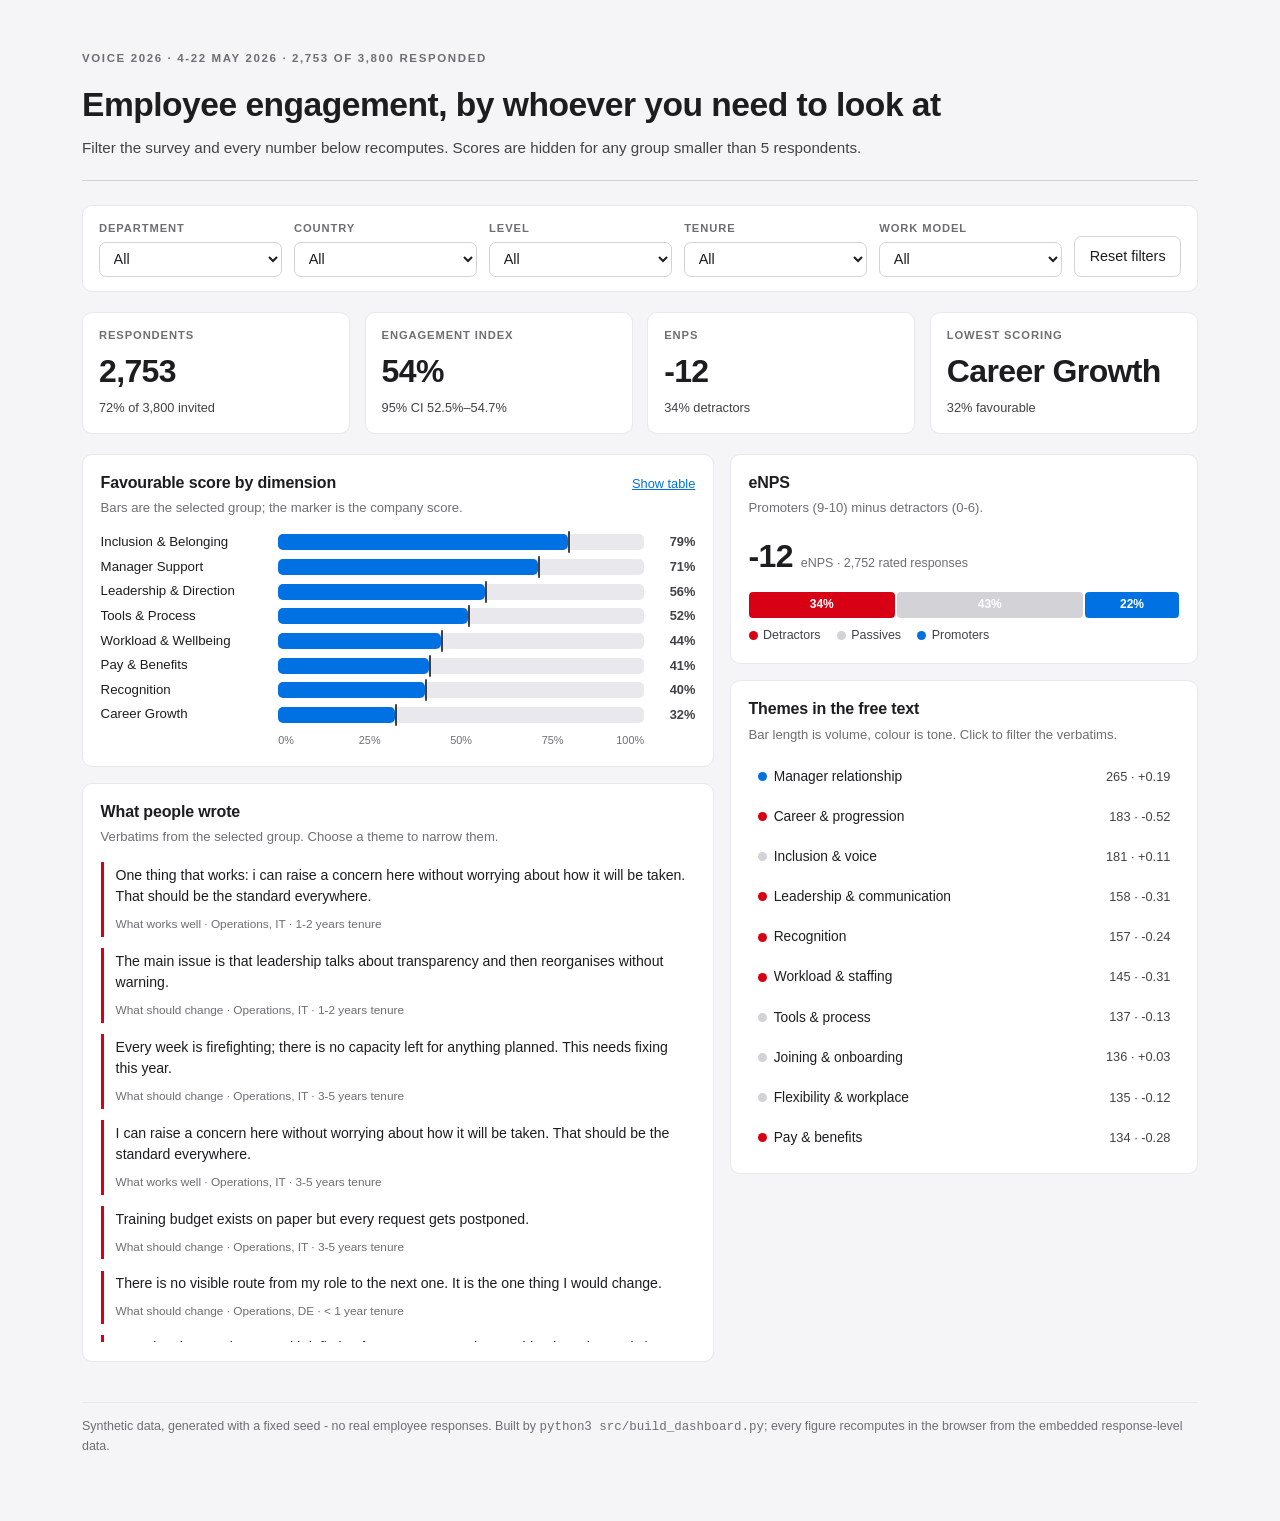
==== commit c5d41e82: "Editorial pass: cover and opening in the portfolio identity; report, dashboard and charts restyled C" ====
--- a/dashboard.html
+++ b/dashboard.html
@@ -2,38 +2,38 @@
 <style>
 :root{
   color-scheme: light;
-  --bg:#f7f7f5; --surface:#fcfcfb; --raised:#ffffff;
-  --ink:#14161a; --secondary:#52514e; --muted:#7a7975;
-  --line:#e4e4e0; --line-strong:#d2d2cc;
-  --blue:#2a78d6; --orange:#eb6834; --aqua:#1baf7a; --red:#e34948; --neutral:#c9c8c3;
-  --good:#1baf7a; --warn:#eb6834;
+  --bg:#f5f5f7; --surface:#ffffff; --raised:#ffffff;
+  --ink:#1d1d1f; --secondary:#424245; --muted:#6e6e73;
+  --line:#e8e8ed; --line-strong:#d2d2d7;
+  --blue:#0071e3; --orange:#ff9500; --aqua:#1baf7a; --red:#d70015; --neutral:#d2d2d7;
+  --good:#1baf7a; --warn:#ff9500;
   --shadow:0 1px 2px rgba(20,22,26,.05), 0 6px 20px rgba(20,22,26,.06);
 }
 @media (prefers-color-scheme: dark){
   :root:not([data-theme="light"]){
     color-scheme: dark;
-    --bg:#121211; --surface:#1a1a19; --raised:#212120;
-    --ink:#f4f4f2; --secondary:#c3c2b7; --muted:#95948c;
-    --line:#2c2c2a; --line-strong:#3d3d3a;
-    --blue:#3987e5; --orange:#d95926; --aqua:#199e70; --red:#e66767; --neutral:#4a4a46;
-    --good:#199e70; --warn:#d95926;
+    --bg:#000000; --surface:#15171c; --raised:#1d2027;
+    --ink:#f5f5f7; --secondary:#c7c9d1; --muted:#8b8f9a;
+    --line:#23262e; --line-strong:#343844;
+    --blue:#4f8cff; --orange:#ff9f0a; --aqua:#2bc48b; --red:#ff6961; --neutral:#4a4e59;
+    --good:#2bc48b; --warn:#ff9f0a;
     --shadow:0 1px 2px rgba(0,0,0,.4), 0 8px 24px rgba(0,0,0,.35);
   }
 }
 :root[data-theme="dark"]{
   color-scheme: dark;
-  --bg:#121211; --surface:#1a1a19; --raised:#212120;
-  --ink:#f4f4f2; --secondary:#c3c2b7; --muted:#95948c;
-  --line:#2c2c2a; --line-strong:#3d3d3a;
-  --blue:#3987e5; --orange:#d95926; --aqua:#199e70; --red:#e66767; --neutral:#4a4a46;
-  --good:#199e70; --warn:#d95926;
+  --bg:#000000; --surface:#15171c; --raised:#1d2027;
+  --ink:#f5f5f7; --secondary:#c7c9d1; --muted:#8b8f9a;
+  --line:#23262e; --line-strong:#343844;
+  --blue:#4f8cff; --orange:#ff9f0a; --aqua:#2bc48b; --red:#ff6961; --neutral:#4a4e59;
+  --good:#2bc48b; --warn:#ff9f0a;
   --shadow:0 1px 2px rgba(0,0,0,.4), 0 8px 24px rgba(0,0,0,.35);
 }
 
 *{box-sizing:border-box}
 body{
   margin:0; background:var(--bg); color:var(--ink);
-  font-family:-apple-system,BlinkMacSystemFont,"Segoe UI",Roboto,Helvetica,Arial,sans-serif;
+  font-family:-apple-system,BlinkMacSystemFont,"SF Pro Text","Inter","Segoe UI",Roboto,"Helvetica Neue",Arial,sans-serif;
   font-size:15px; line-height:1.55; -webkit-font-smoothing:antialiased;
 }
 .wrap{max-width:1180px; margin:0 auto; padding:clamp(1rem,3vw,2.5rem) clamp(1rem,3vw,2rem) 4rem}
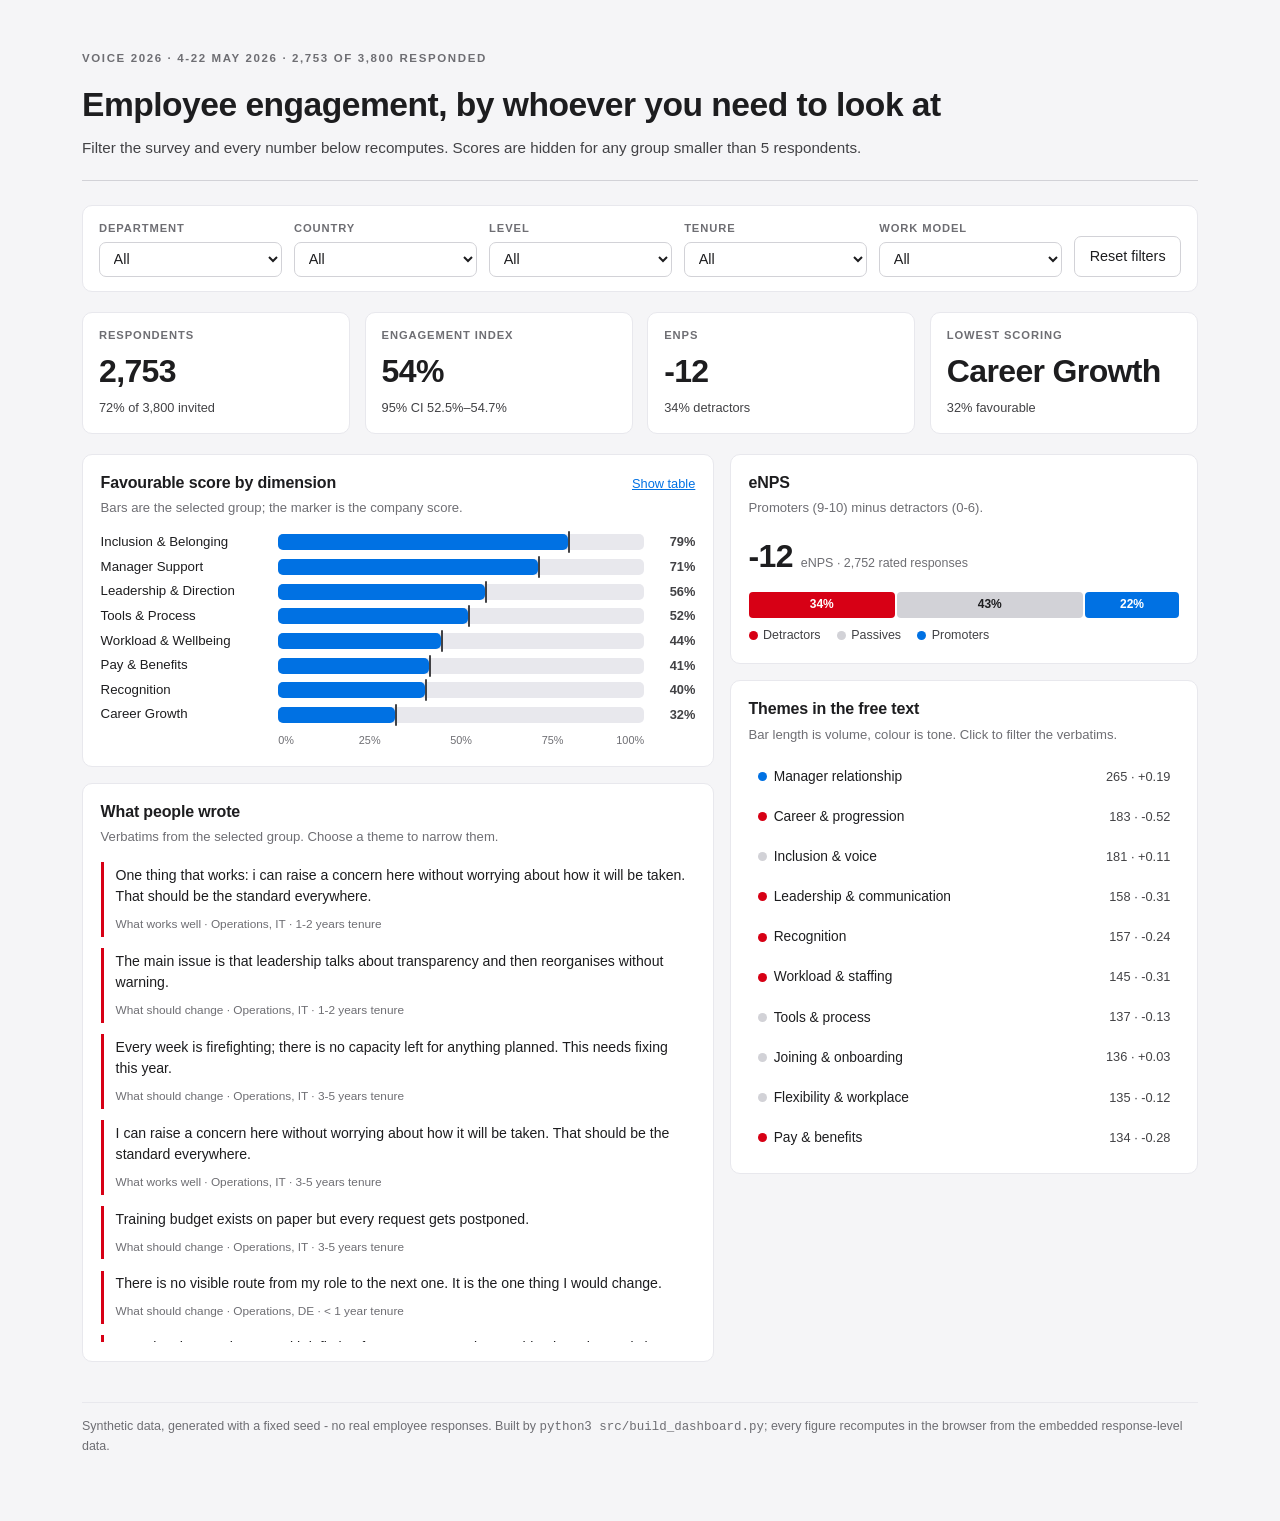
==== commit d501057c: "Accessibility: WCAG 2.2 AA fixes found by axe eNPS segment labels readable on every fill in both the" ====
--- a/dashboard.html
+++ b/dashboard.html
@@ -6,6 +6,7 @@
   --ink:#1d1d1f; --secondary:#424245; --muted:#6e6e73;
   --line:#e8e8ed; --line-strong:#d2d2d7;
   --blue:#0071e3; --orange:#ff9500; --aqua:#1baf7a; --red:#d70015; --neutral:#d2d2d7;
+  --on-blue:#ffffff; --on-red:#ffffff; --on-neutral:#1d1d1f;
   --good:#1baf7a; --warn:#ff9500;
   --shadow:0 1px 2px rgba(20,22,26,.05), 0 6px 20px rgba(20,22,26,.06);
 }
@@ -16,6 +17,7 @@
     --ink:#f5f5f7; --secondary:#c7c9d1; --muted:#8b8f9a;
     --line:#23262e; --line-strong:#343844;
     --blue:#4f8cff; --orange:#ff9f0a; --aqua:#2bc48b; --red:#ff6961; --neutral:#4a4e59;
+    --on-blue:#000000; --on-red:#000000; --on-neutral:#ffffff;
     --good:#2bc48b; --warn:#ff9f0a;
     --shadow:0 1px 2px rgba(0,0,0,.4), 0 8px 24px rgba(0,0,0,.35);
   }
@@ -26,6 +28,7 @@
   --ink:#f5f5f7; --secondary:#c7c9d1; --muted:#8b8f9a;
   --line:#23262e; --line-strong:#343844;
   --blue:#4f8cff; --orange:#ff9f0a; --aqua:#2bc48b; --red:#ff6961; --neutral:#4a4e59;
+  --on-blue:#000000; --on-red:#000000; --on-neutral:#ffffff;
   --good:#2bc48b; --warn:#ff9f0a;
   --shadow:0 1px 2px rgba(0,0,0,.4), 0 8px 24px rgba(0,0,0,.35);
 }
@@ -168,7 +171,7 @@
         <section class="panel">
           <h2>What people wrote</h2>
           <p class="hint">Verbatims from the selected group. Choose a theme to narrow them.</p>
-          <div id="verbatims" class="verbatims"></div>
+          <div id="verbatims" class="verbatims" tabindex="0" role="region" aria-label="Verbatims"></div>
         </section>
       </div>
 
@@ -290,12 +293,12 @@
   const e = current.enps;
   if (!e) return '<p class="hint">No rated responses in this group.</p>';
   const parts = [
-    {label: 'Detractors', value: e.detractors / e.rated, colour: 'var(--red)'},
-    {label: 'Passives', value: e.passives / e.rated, colour: 'var(--neutral)'},
-    {label: 'Promoters', value: e.promoters / e.rated, colour: 'var(--blue)'},
+    {label: 'Detractors', value: e.detractors / e.rated, colour: 'var(--red)', ink: 'var(--on-red)'},
+    {label: 'Passives', value: e.passives / e.rated, colour: 'var(--neutral)', ink: 'var(--on-neutral)'},
+    {label: 'Promoters', value: e.promoters / e.rated, colour: 'var(--blue)', ink: 'var(--on-blue)'},
   ];
   const segments = parts.map(part => `
-    <span class="enps-seg" style="width:${(part.value * 100).toFixed(1)}%;background:${part.colour}"
+    <span class="enps-seg" style="width:${(part.value * 100).toFixed(1)}%;background:${part.colour};color:${part.ink}"
           data-tip="${part.label}: ${pct(part.value)} (${Math.round(part.value * e.rated).toLocaleString('en-GB')} people)">
       ${part.value > 0.12 ? pct(part.value) : ''}</span>`).join('');
   const legend = parts.map(part =>
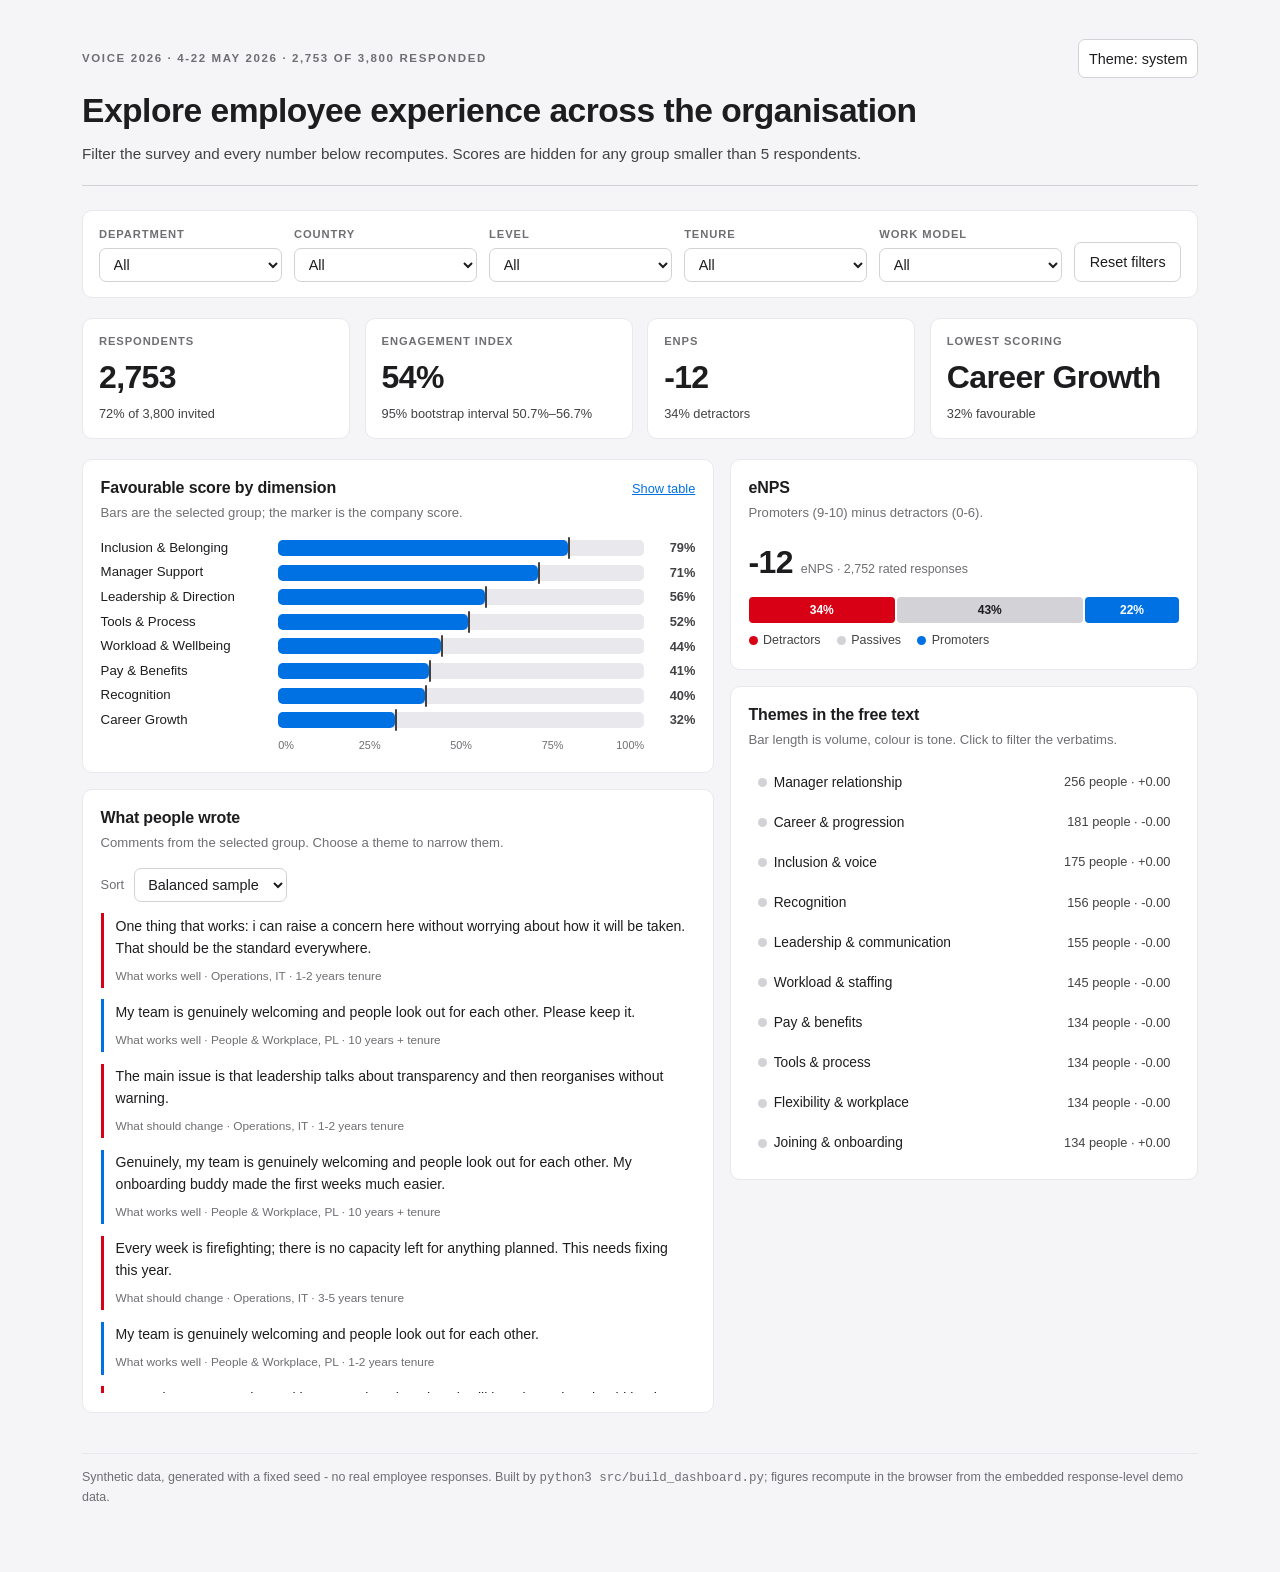
==== commit 98572ea7: "Improve survey reliability and local workflow" ====
--- a/dashboard.html
+++ b/dashboard.html
@@ -42,6 +42,10 @@
 .wrap{max-width:1180px; margin:0 auto; padding:clamp(1rem,3vw,2.5rem) clamp(1rem,3vw,2rem) 4rem}
 
 header.masthead{border-bottom:1px solid var(--line-strong); padding-bottom:1.25rem; margin-bottom:1.5rem}
+.masthead-top{display:flex; justify-content:space-between; align-items:center; gap:1rem}
+.theme-toggle{cursor:pointer; white-space:nowrap}
+.privacy-banner{margin:0 0 1.25rem; padding:.8rem 1rem; border:1px solid var(--warn); border-radius:9px;
+  color:var(--secondary); background:var(--surface); font-size:.84rem}
 .eyebrow{font-size:.72rem; letter-spacing:.14em; text-transform:uppercase; color:var(--muted); font-weight:600}
 h1{font-size:clamp(1.5rem,3.2vw,2.1rem); margin:.35rem 0 .3rem; letter-spacing:-.015em}
 .sub{color:var(--secondary); font-size:.95rem; margin:0}
@@ -120,6 +124,8 @@
 .theme-count{font-size:.8rem; color:var(--secondary); white-space:nowrap; font-variant-numeric:tabular-nums}
 
 .verbatims{display:flex; flex-direction:column; gap:.7rem; max-height:30rem; overflow-y:auto; padding-right:.3rem}
+.verbatim-tools{display:flex; align-items:center; gap:.6rem; margin:0 0 .7rem; color:var(--muted); font-size:.8rem}
+.verbatim-tools select{max-width:14rem}
 .verbatim{border-left:3px solid var(--line-strong); padding:.15rem 0 .15rem .75rem}
 .verbatim p{margin:0 0 .2rem; font-size:.88rem}
 .verbatim .who{font-size:.74rem; color:var(--muted)}
@@ -141,11 +147,18 @@
 </head><body>
 <div class="wrap">
   <header class="masthead">
-    <p class="eyebrow" id="eyebrow"></p>
-    <h1>Employee engagement, by whoever you need to look at</h1>
+    <div class="masthead-top">
+      <p class="eyebrow" id="eyebrow"></p>
+      <button type="button" class="theme-toggle" id="theme-toggle" aria-label="Change colour theme">Theme: system</button>
+    </div>
+    <h1>Explore employee experience across the organisation</h1>
     <p class="sub">Filter the survey and every number below recomputes. Scores are hidden
       for any group smaller than <span id="min-group"></span> respondents.</p>
   </header>
+
+  <div class="privacy-banner hidden" id="privacy-banner" role="note">
+    <strong>Local confidential output.</strong> This HTML embeds respondent-level survey scores and segment values so its filters work offline. It contains no free-text comments and sends no data over the network. Keep it in an approved, access-controlled location; do not publish or email it.
+  </div>
 
   <section class="controls" id="controls" aria-label="Filters"></section>
 
@@ -170,7 +183,15 @@
 
         <section class="panel">
           <h2>What people wrote</h2>
-          <p class="hint">Verbatims from the selected group. Choose a theme to narrow them.</p>
+          <p class="hint" id="verbatim-hint">Comments from the selected group. Choose a theme to narrow them.</p>
+          <div class="verbatim-tools" id="verbatim-tools">
+            <label for="verbatim-sort">Sort</label>
+            <select id="verbatim-sort">
+              <option value="balanced">Balanced sample</option>
+              <option value="critical">Most critical first</option>
+              <option value="positive">Most positive first</option>
+            </select>
+          </div>
           <div id="verbatims" class="verbatims" tabindex="0" role="region" aria-label="Verbatims"></div>
         </section>
       </div>
@@ -191,32 +212,58 @@
     </div>
   </div>
 
-  <footer>
-    Synthetic data, generated with a fixed seed - no real employee responses. Built by
-    <code>python3 src/build_dashboard.py</code>; every figure recomputes in the browser from
-    the embedded response-level data.
-  </footer>
+  <footer id="footer-note"></footer>
 </div>
 <div class="tooltip" id="tooltip" role="status"></div>
 
 <script>
-const DATA = {"meta":{"survey":"Voice 2026","field":"4-22 May 2026","invited":3800,"responded":2753,"minGroup":5},"segmentKeys":["department","country","job_level","tenure_band","work_model"],"segmentLabels":{"department":"Department","country":"Country","job_level":"Level","tenure_band":"Tenure","work_model":"Work model"},"segments":{"department":["Commercial","Customer Service","Finance & Legal","Operations","People & Workplace","Technology"],"country":["DE","ES","IT","PL"],"job_level":["Individual contributor","Manager","Senior leader","Team lead"],"tenure_band":["1-2 years","10 years +","3-5 years","6-10 years","< 1 year"],"work_model":["Hybrid","Onsite","Remote"]},"dimensions":["Manager Support","Career Growth","Recognition","Workload & Wellbeing","Leadership & Direction","Pay & Benefits","Inclusion & Belonging","Tools & Process"],"themes":["Workload & staffing","Manager relationship","Career & progression","Recognition","Pay & benefits","Leadership & communication","Tools & process","Flexibility & workplace","Inclusion & voice","Joining & onboarding"],"questions":["What should change","What works well"],"people":[[3,2,0,0,1,0,0,0,-1,0,0,0,0,0,0,0,0,0,0,0,0,0,0,0,0],[3,2,0,0,1,0,0,0,-1,0,0,0,0,0,0,0,0,0,0,0,0,0,0,0,0],[3,2,0,0,0,1,3,3,6,2,4,2,3,0,2,2,3,3,3,1,2,3,3,1,2],[3,2,3,1,1,0,0,0,-1,0,0,0,0,0,0,0,0,0,0,0,0,0,0,0,0],[3,2,3,2,1,1,2,3,9,1,4,1,3,0,2,2,3,2,3,2,2,0,3,1,2],[3,2,0,0,1,1,3,3,8,4,4,0,3,1,2,0,3,0,3,0,2,2,3,0,2],[3,2,1,0,1,1,1,3,7,2,4,1,3,2,2,1,3,0,3,0,2,3,3,1,2],[3,2,0,0,1,0,0,0,-1,0,0,0,0,0,0,0,0,0,0,0,0,0,0,0,0],[3,2,0,2,1,0,0,0,-1,0,0,0,0,0,0,0,0,0,0,0,0,0,0,0,0],[3,2,0,4,1,0,0,0,-1,0,0,0,0,0,0,0,0,0,0,0,0,0,0,0,0],[3,2,3,2,1,0,0,0,-1,0,0,0,0,0,0,0,0,0,0,0,0,0,0,0,0],[3,2,1,4,2,1,2,3,7,4,4,3,3,1,2,2,3,2,3,1,2,2,3,2,2],[3,2,2,2,1,1,1,3,7,2,4,0,3,2,2,1,3,3,3,1,2,0,3,0,2],[3,2,3,3,1,1,1,3,5,4,4,3,3,0,2,0,3,0,3,0,2,3,3,1,2],[3,2,3,2,1,0,0,0,-1,0,0,0,0,0,0,0,0,0,0,0,0,0,0,0,0],[3,2,0,0,1,1,1,3,7,2,4,0,3,2,2,1,3,1,3,0,2,3,3,2,2],[3,2,0,2,1,0,0,0,-1,0,0,0,0,0,0,0,0,0,0,0,0,0,0,0,0],[3,2,0,0,1,0,0,0,-1,0,0,0,0,0,0,0,0,0,0,0,0,0,0,0,0],[3,2,0,0,1,1,0,3,6,2,4,2,3,1,2,0,3,1,3,1,2,0,3,0,2],[3,2,0,4,1,1,2,3,9,4,4,0,3,0,2,0,3,0,3,0,2,3,3,0,2],[3,2,0,0,1,0,0,0,-1,0,0,0,0,0,0,0,0,0,0,0,0,0,0,0,0],[3,2,0,1,1,1,1,3,9,4,4,1,3,1,2,0,3,0,3,0,2,3,3,1,2],[3,2,0,0,0,0,0,0,-1,0,0,0,0,0,0,0,0,0,0,0,0,0,0,0,0],[3,2,0,2,1,1,1,3,9,3,4,1,3,2,2,1,3,1,3,0,2,3,3,0,2],[3,2,0,0,1,1,2,3,9,3,4,0,3,0,2,1,3,3,3,2,2,1,3,2,2],[3,2,0,3,1,1,2,3,8,2,4,1,3,0,2,0,3,0,3,0,2,3,3,0,2],[3,2,0,3,1,1,0,3,4,0,4,1,3,0,2,0,3,1,3,0,2,3,3,1,2],[3,2,0,1,1,0,0,0,-1,0,0,0,0,0,0,0,0,0,0,0,0,0,0,0,0],[3,2,0,4,1,0,0,0,-1,0,0,0,0,0,0,0,0,0,0,0,0,0,0,0,0],[3,2,0,0,1,0,0,0,-1,0,0,0,0,0,0,0,0,0,0,0,0,0,0,0,0],[3,2,3,2,1,0,0,0,-1,0,0,0,0,0,0,0,0,0,0,0,0,0,0,0,0],[3,2,1,2,1,1,1,3,6,4,4,0,3,0,2,0,3,2,3,0,2,3,3,0,2],[3,2,0,2,1,0,0,0,-1,0,0,0,0,0,0,0,0,0,0,0,0,0,0,0,0],[3,2,0,2,1,0,0,0,-1,0,0,0,0,0,0,0,0,0,0,0,0,0,0,0,0],[3,2,3,0,1,1,2,3,7,3,4,0,3,1,2,2,3,2,3,0,2,3,3,0,2],[3,2,0,0,0,1,1,3,5,1,4,0,3,0,2,2,3,0,3,1,2,3,3,2,2],[3,2,0,3,1,0,0,0,-1,0,0,0,0,0,0,0,0,0,0,0,0,0,0,0,0],[3,2,0,1,1,1,0,3,7,4,4,0,3,2,2,1,3,0,3,0,2,2,3,2,2],[3,2,0,2,1,0,0,0,-1,0,0,0,0,0,0,0,0,0,0,0,0,0,0,0,0],[3,2,0,2,1,1,0,3,8,2,4,1,3,0,2,0,3,2,3,2,2,1,3,0,2],[3,2,2,1,1,0,0,0,-1,0,0,0,0,0,0,0,0,0,0,0,0,0,0,0,0],[3,2,0,4,1,1,3,3,7,2,4,0,3,2,2,2,3,3,3,2,2,2,3,1,2],[3,2,0,0,1,0,0,0,-1,0,0,0,0,0,0,0,0,0,0,0,0,0,0,0,0],[3,2,0,3,0,1,0,3,5,0,4,0,3,0,2,0,3,1,3,1,2,3,3,0,2],[3,2,3,1,1,0,0,0,-1,0,0,0,0,0,0,0,0,0,0,0,0,0,0,0,0],[3,2,1,3,1,1,3,3,8,3,4,3,3,0,2,0,3,2,3,0,2,2,3,1,2],[3,2,1,2,1,0,0,0,-1,0,0,0,0,0,0,0,0,0,0,0,0,0,0,0,0],[3,2,0,2,1,0,0,0,-1,0,0,0,0,0,0,0,0,0,0,0,0,0,0,0,0],[3,2,0,2,1,0,0,0,-1,0,0,0,0,0,0,0,0,0,0,0,0,0,0,0,0],[3,2,0,4,1,0,0,0,-1,0,0,0,0,0,0,0,0,0,0,0,0,0,0,0,0],[3,2,0,3,0,0,0,0,-1,0,0,0,0,0,0,0,0,0,0,0,0,0,0,0,0],[3,2,0,2,0,1,1,3,6,0,4,0,3,1,2,1,3,1,3,0,2,3,3,0,2],[3,0,3,2,0,1,0,3,6,3,4,0,3,0,2,1,3,1,3,0,2,3,3,1,2],[3,0,0,4,1,0,0,0,-1,0,0,0,0,0,0,0,0,0,0,0,0,0,0,0,0],[3,0,0,0,0,1,1,3,3,4,4,0,3,0,2,0,3,0,3,2,2,0,3,0,2],[3,0,0,2,1,0,0,0,-1,0,0,0,0,0,0,0,0,0,0,0,0,0,0,0,0],[3,0,1,0,1,1,2,3,9,4,4,3,3,2,2,0,3,3,3,0,2,3,3,2,2],[3,0,3,0,1,1,0,3,7,4,4,0,3,1,2,0,3,3,3,1,2,3,3,2,2],[3,0,0,3,1,1,0,3,5,4,4,0,3,2,2,0,3,3,3,1,2,3,3,0,2],[3,0,0,4,0,1,3,3,7,4,4,0,3,2,2,2,3,0,3,1,2,3,3,2,2],[3,0,0,2,0,1,1,3,7,3,4,1,3,2,2,1,3,1,3,0,2,2,3,1,2],[3,0,0,4,1,0,0,0,-1,0,0,0,0,0,0,0,0,0,0,0,0,0,0,0,0],[3,0,0,4,1,1,1,3,8,4,4,1,3,2,2,0,3,1,3,0,2,3,3,0,2],[3,0,1,2,1,1,2,3,8,3,4,0,3,2,2,1,3,3,3,1,2,3,3,0,2],[3,0,1,3,2,1,0,3,5,4,4,0,3,2,2,0,3,0,3,1,2,0,3,0,2],[3,0,0,4,1,1,0,3,6,4,4,2,3,2,2,3,3,3,3,1,2,2,3,0,2],[3,0,3,0,0,0,0,0,-1,0,0,0,0,0,0,0,0,0,0,0,0,0,0,0,0],[3,0,0,1,1,1,3,3,7,4,4,0,3,1,2,0,3,0,3,0,2,2,3,0,2],[3,0,0,0,1,1,2,3,10,3,4,0,3,2,2,1,3,0,3,0,2,1,3,0,2],[3,2,0,3,1,1,0,3,10,2,4,0,3,0,2,0,3,0,3,1,2,3,3,0,2],[3,2,0,3,1,0,0,0,-1,0,0,0,0,0,0,0,0,0,0,0,0,0,0,0,0],[3,2,3,2,1,1,3,3,7,3,4,0,3,1,2,2,3,1,3,0,2,3,3,0,2],[3,2,0,4,1,1,1,3,8,4,4,2,3,0,2,2,3,0,3,1,2,3,3,0,2],[3,2,0,4,1,1,3,3,8,4,4,0,3,0,2,2,3,2,3,0,2,3,3,0,2],[3,2,0,4,2,1,2,3,10,4,4,1,3,2,2,0,3,1,3,2,2,3,3,1,2],[3,2,0,0,0,0,0,0,-1,0,0,0,0,0,0,0,0,0,0,0,0,0,0,0,0],[3,2,0,2,1,1,2,3,7,4,4,2,3,2,2,0,3,0,3,0,2,1,3,0,2],[3,2,0,4,1,0,0,0,-1,0,0,0,0,0,0,0,0,0,0,0,0,0,0,0,0],[3,2,1,4,1,1,0,3,6,3,4,0,3,0,2,3,3,3,3,1,2,3,3,0,2],[3,2,0,3,1,1,0,3,6,3,4,0,3,0,2,0,3,0,3,0,2,3,3,0,2],[3,2,0,0,1,1,1,3,5,3,4,0,3,0,2,0,3,2,3,1,2,2,3,0,2],[3,2,3,0,1,1,2,3,7,4,4,0,3,1,2,0,3,2,3,0,2,2,3,1,2],[3,2,0,0,1,1,1,3,5,4,4,0,3,0,2,0,3,2,3,0,2,3,3,0,2],[3,2,0,2,1,0,0,0,-1,0,0,0,0,0,0,0,0,0,0,0,0,0,0,0,0],[3,2,0,0,1,0,0,0,-1,0,0,0,0,0,0,0,0,0,0,0,0,0,0,0,0],[3,2,0,4,1,0,0,0,-1,0,0,0,0,0,0,0,0,0,0,0,0,0,0,0,0],[3,2,0,3,1,1,1,3,7,4,4,1,3,0,2,0,3,0,3,0,2,1,3,0,2],[3,2,1,0,0,1,3,3,8,3,4,1,3,1,2,0,3,3,3,1,2,2,3,1,2],[3,2,0,4,1,0,0,0,-1,0,0,0,0,0,0,0,0,0,0,0,0,0,0,0,0],[3,2,0,1,1,1,0,3,8,2,4,0,3,0,2,1,3,3,3,0,2,3,3,1,2],[3,2,0,4,1,0,0,0,-1,0,0,0,0,0,0,0,0,0,0,0,0,0,0,0,0],[3,2,0,0,1,1,0,3,4,1,4,0,3,0,2,1,3,1,3,2,2,3,3,0,2],[3,2,0,0,0,0,0,0,-1,0,0,0,0,0,0,0,0,0,0,0,0,0,0,0,0],[3,2,0,2,1,0,0,0,-1,0,0,0,0,0,0,0,0,0,0,0,0,0,0,0,0],[3,2,0,4,1,1,0,3,9,3,4,0,3,0,2,0,3,3,3,0,2,3,3,0,2],[3,2,0,4,1,0,0,0,-1,0,0,0,0,0,0,0,0,0,0,0,0,0,0,0,0],[3,2,0,1,1,0,0,0,-1,0,0,0,0,0,0,0,0,0,0,0,0,0,0,0,0],[3,2,3,4,1,1,3,3,9,4,4,2,3,2,2,1,3,0,3,1,2,3,3,1,2],[3,2,0,1,1,0,0,0,-1,0,0,0,0,0,0,0,0,0,0,0,0,0,0,0,0],[3,2,0,3,1,1,2,3,6,1,4,0,3,0,2,0,3,0,3,0,2,1,3,0,2],[3,2,0,0,1,0,0,0,-1,0,0,0,0,0,0,0,0,0,0,0,0,0,0,0,0],[3,2,0,2,1,0,0,0,-1,0,0,0,0,0,0,0,0,0,0,0,0,0,0,0,0],[3,2,3,3,0,1,2,3,6,4,4,0,3,1,2,0,3,0,3,0,2,3,3,0,2],[3,2,3,0,0,1,1,3,8,3,4,1,3,0,2,2,3,2,3,0,2,3,3,2,2],[3,2,0,0,1,0,0,0,-1,0,0,0,0,0,0,0,0,0,0,0,0,0,0,0,0],[3,2,3,2,1,0,0,0,-1,0,0,0,0,0,0,0,0,0,0,0,0,0,0,0,0],[3,2,0,4,1,1,3,3,7,4,4,1,3,2,2,0,3,3,3,0,2,3,3,1,2],[3,2,3,2,1,1,2,3,8,4,4,0,3,2,2,0,3,2,3,0,2,3,3,0,2],[3,2,0,1,1,0,0,0,-1,0,0,0,0,0,0,0,0,0,0,0,0,0,0,0,0],[3,2,0,1,1,0,0,0,-1,0,0,0,0,0,0,0,0,0,0,0,0,0,0,0,0],[3,2,0,3,1,0,0,0,-1,0,0,0,0,0,0,0,0,0,0,0,0,0,0,0,0],[3,2,3,2,1,0,0,0,-1,0,0,0,0,0,0,0,0,0,0,0,0,0,0,0,0],[3,2,3,4,1,1,2,3,8,3,4,0,3,0,2,0,3,1,3,2,2,3,3,1,2],[3,2,1,3,2,1,1,3,6,3,4,2,3,1,2,1,3,2,3,0,2,1,3,2,2],[3,2,0,1,1,0,0,0,-1,0,0,0,0,0,0,0,0,0,0,0,0,0,0,0,0],[3,2,0,2,1,1,3,3,8,4,4,0,3,0,2,1,3,2,3,1,2,2,3,0,2],[3,2,0,2,1,0,0,0,-1,0,0,0,0,0,0,0,0,0,0,0,0,0,0,0,0],[3,2,0,3,1,0,0,0,-1,0,0,0,0,0,0,0,0,0,0,0,0,0,0,0,0],[3,2,0,0,1,1,1,3,8,3,4,3,3,0,2,0,3,3,3,1,2,2,3,0,2],[3,2,0,4,1,1,1,3,7,4,4,0,3,1,2,2,3,3,3,0,2,3,3,1,2],[3,2,0,2,1,0,0,0,-1,0,0,0,0,0,0,0,0,0,0,0,0,0,0,0,0],[3,3,0,1,1,1,2,3,9,4,4,1,3,1,2,2,3,3,3,0,2,3,3,0,2],[3,3,0,3,1,1,2,3,6,1,4,0,3,0,2,1,3,2,3,1,2,2,3,2,2],[3,3,3,4,1,1,3,3,9,4,4,1,3,0,2,3,3,3,3,0,2,2,3,0,2],[3,3,0,0,0,1,1,3,5,4,4,0,3,0,2,0,3,3,3,0,2,3,3,0,2],[3,3,0,4,1,1,3,3,9,4,4,2,3,2,2,0,3,0,3,1,2,1,3,0,2],[3,3,0,2,1,1,0,3,4,4,4,0,3,0,2,0,3,1,3,0,2,3,3,0,2],[3,3,0,4,1,1,1,3,7,4,4,1,3,2,2,0,3,3,3,0,2,3,3,1,2],[3,3,0,4,1,1,2,3,9,4,4,2,3,1,2,0,3,2,3,1,2,2,3,2,2],[3,3,3,3,1,1,1,3,8,4,4,0,3,0,2,2,3,1,3,0,2,3,3,1,2],[3,3,3,3,1,0,0,0,-1,0,0,0,0,0,0,0,0,0,0,0,0,0,0,0,0],[3,3,0,0,1,1,1,3,7,0,4,0,3,0,2,1,3,0,3,0,2,3,3,0,2],[3,3,0,2,1,0,0,0,-1,0,0,0,0,0,0,0,0,0,0,0,0,0,0,0,0],[3,3,2,2,1,1,1,3,7,2,4,2,3,1,2,0,3,3,3,1,2,3,3,1,2],[3,3,0,0,1,0,0,0,-1,0,0,0,0,0,0,0,0,0,0,0,0,0,0,0,0],[3,3,0,2,1,1,1,3,6,4,4,0,3,0,2,0,3,3,3,1,2,2,3,2,2],[3,3,0,0,1,1,1,3,6,3,4,0,3,0,2,0,3,0,3,2,2,1,3,0,2],[3,3,3,3,1,1,1,3,4,2,4,0,3,1,2,0,3,3,3,1,2,3,3,2,2],[3,3,0,1,1,1,0,3,6,1,4,0,3,2,2,0,3,2,3,1,2,3,3,0,2],[3,3,0,4,1,0,0,0,-1,0,0,0,0,0,0,0,0,0,0,0,0,0,0,0,0],[3,3,0,4,1,0,0,0,-1,0,0,0,0,0,0,0,0,0,0,0,0,0,0,0,0],[3,3,0,1,2,0,0,0,-1,0,0,0,0,0,0,0,0,0,0,0,0,0,0,0,0],[3,3,0,0,1,1,2,3,7,4,4,1,3,0,2,0,3,2,3,0,2,3,3,0,2],[3,3,3,3,1,0,0,0,-1,0,0,0,0,0,0,0,0,0,0,0,0,0,0,0,0],[3,3,0,3,1,1,0,3,7,1,4,2,3,1,2,0,3,1,3,1,2,3,3,0,2],[3,3,1,3,1,1,1,3,5,3,4,1,3,2,2,2,3,0,3,0,2,3,3,0,2],[3,3,0,0,0,1,0,3,6,0,4,0,3,1,2,0,3,2,3,1,2,3,3,0,2],[3,3,1,0,0,1,1,3,7,2,4,1,3,2,2,1,3,3,3,2,2,3,3,2,2],[3,3,0,0,1,0,0,0,-1,0,0,0,0,0,0,0,0,0,0,0,0,0,0,0,0],[3,3,0,2,0,1,1,3,7,4,4,0,3,1,2,2,3,3,3,2,2,3,3,0,2],[3,3,1,4,1,1,1,3,7,4,4,2,3,0,2,0,3,3,3,2,2,3,3,0,2],[3,3,0,4,1,1,2,3,7,4,4,0,3,2,2,0,3,3,3,1,2,3,3,1,2],[3,3,0,2,1,0,0,0,-1,0,0,0,0,0,0,0,0,0,0,0,0,0,0,0,0],[3,3,0,0,0,1,1,3,4,1,4,0,3,0,2,0,3,3,3,0,2,2,3,2,2],[3,3,0,0,1,0,0,0,-1,0,0,0,0,0,0,0,0,0,0,0,0,0,0,0,0],[3,3,3,0,2,1,2,3,7,4,4,0,3,1,2,1,3,0,3,2,2,3,3,0,2],[3,3,0,0,1,0,0,0,-1,0,0,0,0,0,0,0,0,0,0,0,0,0,0,0,0],[3,3,3,0,0,1,0,3,5,3,4,0,3,1,2,0,3,3,3,0,2,3,3,2,2],[3,3,0,2,1,1,1,3,7,4,4,1,3,0,2,0,3,0,3,1,2,1,3,1,2],[3,3,0,2,1,1,3,3,7,4,4,0,3,0,2,1,3,3,3,1,2,2,3,0,2],[3,3,3,2,1,1,3,3,8,3,4,1,3,1,2,1,3,2,3,0,2,3,3,1,2],[3,3,0,2,1,0,0,0,-1,0,0,0,0,0,0,0,0,0,0,0,0,0,0,0,0],[3,3,0,0,1,1,0,3,7,3,4,0,3,0,2,1,3,2,3,0,2,1,3,0,2],[3,3,0,0,1,1,2,3,9,2,4,0,3,2,2,0,3,1,3,0,2,3,3,0,2],[3,0,3,4,1,1,2,3,6,3,4,1,3,1,2,1,3,3,3,1,2,2,3,2,2],[3,0,0,2,1,0,0,0,-1,0,0,0,0,0,0,0,0,0,0,0,0,0,0,0,0],[3,0,0,4,1,1,1,3,5,2,4,0,3,0,2,0,3,3,3,0,2,3,3,1,2],[3,0,3,0,1,1,3,3,8,4,4,1,3,1,2,1,3,1,3,0,2,3,3,1,2],[3,0,0,4,1,1,3,3,10,2,4,3,3,2,2,1,3,3,3,2,2,2,3,0,2],[3,0,1,0,0,1,1,3,3,1,4,1,3,2,2,1,3,0,3,1,2,3,3,2,2],[3,0,0,3,1,0,0,0,-1,0,0,0,0,0,0,0,0,0,0,0,0,0,0,0,0],[3,0,3,2,1,1,3,3,10,4,4,0,3,0,2,0,3,3,3,1,2,3,3,1,2],[3,0,0,3,0,0,0,0,-1,0,0,0,0,0,0,0,0,0,0,0,0,0,0,0,0],[3,0,0,1,0,0,0,0,-1,0,0,0,0,0,0,0,0,0,0,0,0,0,0,0,0],[3,0,1,3,1,1,1,3,6,2,4,0,3,2,2,3,3,2,3,0,2,2,3,0,2],[3,0,2,0,1,1,1,3,8,4,4,1,3,2,2,0,3,3,3,0,2,1,3,2,2],[3,0,0,0,0,0,0,0,-1,0,0,0,0,0,0,0,0,0,0,0,0,0,0,0,0],[3,0,1,2,1,1,3,3,7,3,4,0,3,0,2,0,3,2,3,0,2,3,3,2,2],[3,0,3,0,1,1,2,3,7,3,4,0,3,1,2,3,3,1,3,1,2,3,3,0,2],[3,0,3,3,1,1,1,3,8,2,4,0,3,0,2,1,3,0,3,0,2,3,3,0,2],[3,3,0,3,1,1,0,3,2,2,4,1,3,0,2,0,3,0,3,1,2,3,3,0,2],[3,3,0,1,1,0,0,0,-1,0,0,0,0,0,0,0,0,0,0,0,0,0,0,0,0],[3,3,0,0,1,1,2,3,8,3,4,0,3,1,2,1,3,0,3,1,2,0,3,0,2],[3,3,3,2,1,1,1,3,5,2,4,1,3,0,2,0,3,0,3,0,2,3,3,0,2],[3,3,0,0,1,1,1,3,7,4,4,0,3,1,2,0,3,1,3,0,2,3,3,2,2],[3,3,0,3,1,0,0,0,-1,0,0,0,0,0,0,0,0,0,0,0,0,0,0,0,0],[3,3,0,4,1,0,0,0,-1,0,0,0,0,0,0,0,0,0,0,0,0,0,0,0,0],[3,3,0,0,2,1,3,3,6,4,4,1,3,1,2,0,3,1,3,0,2,3,3,2,2],[3,3,0,3,1,1,2,3,7,3,4,0,3,0,2,0,3,1,3,1,2,0,3,0,2],[3,3,0,4,1,0,0,0,-1,0,0,0,0,0,0,0,0,0,0,0,0,0,0,0,0],[3,3,0,3,1,0,0,0,-1,0,0,0,0,0,0,0,0,0,0,0,0,0,0,0,0],[3,3,3,2,1,1,1,3,8,4,4,0,3,1,2,0,3,1,3,2,2,3,3,0,2],[3,3,0,0,1,1,0,3,5,3,4,0,3,1,2,0,3,0,3,1,2,2,3,0,2],[3,3,0,1,1,0,0,0,-1,0,0,0,0,0,0,0,0,0,0,0,0,0,0,0,0],[3,3,0,0,1,0,0,0,-1,0,0,0,0,0,0,0,0,0,0,0,0,0,0,0,0],[3,3,1,0,1,1,2,3,8,4,4,2,3,1,2,0,3,1,3,1,2,3,3,0,2],[3,3,0,2,1,0,0,0,-1,0,0,0,0,0,0,0,0,0,0,0,0,0,0,0,0],[3,3,0,0,1,1,3,3,9,3,4,0,3,0,2,0,3,3,3,0,2,2,3,0,2],[3,3,0,2,1,1,1,3,8,3,4,0,3,0,2,0,3,0,3,0,2,1,3,0,2],[3,3,3,4,1,1,2,3,7,4,4,1,3,1,2,1,3,3,3,1,2,0,3,0,2],[3,3,0,0,1,0,0,0,-1,0,0,0,0,0,0,0,0,0,0,0,0,0,0,0,0],[3,3,0,4,1,0,0,0,-1,0,0,0,0,0,0,0,0,0,0,0,0,0,0,0,0],[3,3,3,1,0,0,0,0,-1,0,0,0,0,0,0,0,0,0,0,0,0,0,0,0,0],[3,3,3,3,1,1,2,3,8,2,4,0,3,0,2,0,3,2,3,1,2,3,3,0,2],[3,3,0,4,1,1,0,3,6,4,4,1,3,1,2,1,3,2,3,0,2,2,3,1,2],[3,3,0,3,1,1,2,3,9,3,4,1,3,0,2,0,3,0,3,0,2,1,3,1,2],[3,3,0,2,1,0,0,0,-1,0,0,0,0,0,0,0,0,0,0,0,0,0,0,0,0],[3,3,3,3,1,1,2,3,7,4,4,1,3,2,2,0,3,1,3,1,2,3,3,0,2],[3,3,1,3,1,0,0,0,-1,0,0,0,0,0,0,0,0,0,0,0,0,0,0,0,0],[3,3,0,2,1,1,3,3,5,2,4,3,3,2,2,0,3,1,3,0,2,0,3,2,2],[3,3,3,4,1,1,3,3,9,4,4,0,3,2,2,2,3,1,3,2,2,3,3,1,2],[3,3,0,4,1,0,0,0,-1,0,0,0,0,0,0,0,0,0,0,0,0,0,0,0,0],[3,3,2,0,1,0,0,0,-1,0,0,0,0,0,0,0,0,0,0,0,0,0,0,0,0],[3,3,0,4,1,0,0,0,-1,0,0,0,0,0,0,0,0,0,0,0,0,0,0,0,0],[3,3,0,0,1,1,1,3,9,2,4,1,3,0,2,0,3,1,3,1,2,3,3,0,2],[3,3,3,3,1,1,3,3,7,4,4,3,3,1,2,0,3,1,3,1,2,3,3,0,2],[3,3,3,0,0,1,0,3,10,1,4,0,3,0,2,1,3,3,3,2,2,3,3,0,2],[3,3,3,4,1,1,2,3,8,4,4,2,3,0,2,3,3,3,3,1,2,3,3,0,2],[3,3,0,4,2,0,0,0,-1,0,0,0,0,0,0,0,0,0,0,0,0,0,0,0,0],[3,3,0,2,1,0,0,0,-1,0,0,0,0,0,0,0,0,0,0,0,0,0,0,0,0],[3,3,3,3,1,1,3,3,7,4,4,1,3,0,2,1,3,0,3,2,2,0,3,0,2],[3,3,3,0,1,1,2,3,8,4,4,0,3,2,2,0,3,0,3,2,2,3,3,0,2],[3,3,0,0,1,0,0,0,-1,0,0,0,0,0,0,0,0,0,0,0,0,0,0,0,0],[3,3,0,2,1,1,0,3,7,4,4,0,3,1,2,0,3,3,3,0,2,3,3,2,2],[3,3,0,4,1,1,3,3,5,4,4,0,3,0,2,1,3,3,3,1,2,3,3,2,2],[3,3,0,0,1,1,1,3,8,3,4,2,3,1,2,0,3,3,3,0,2,3,3,0,2],[3,3,0,4,1,0,0,0,-1,0,0,0,0,0,0,0,0,0,0,0,0,0,0,0,0],[3,3,3,2,1,1,0,3,5,3,4,0,3,0,2,0,3,0,3,0,2,3,3,0,2],[3,3,0,2,1,1,2,3,9,3,4,0,3,0,2,0,3,3,3,0,2,2,3,0,2],[3,3,0,2,1,1,1,3,6,4,4,2,3,1,2,0,3,1,3,0,2,1,3,0,2],[3,3,0,4,1,0,0,0,-1,0,0,0,0,0,0,0,0,0,0,0,0,0,0,0,0],[3,3,0,3,1,1,0,3,5,3,4,0,3,0,2,0,3,2,3,0,2,0,3,0,2],[3,2,0,3,1,0,0,0,-1,0,0,0,0,0,0,0,0,0,0,0,0,0,0,0,0],[3,2,0,2,1,0,0,0,-1,0,0,0,0,0,0,0,0,0,0,0,0,0,0,0,0],[3,2,0,2,1,0,0,0,-1,0,0,0,0,0,0,0,0,0,0,0,0,0,0,0,0],[3,2,1,0,1,1,3,3,8,4,4,0,3,1,2,0,3,2,3,1,2,2,3,1,2],[3,2,0,3,0,1,1,3,8,2,4,0,3,1,2,0,3,2,3,0,2,2,3,0,2],[3,2,0,3,1,1,0,3,7,2,4,0,3,0,2,0,3,3,3,0,2,2,3,0,2],[3,2,0,4,1,1,2,3,10,2,4,0,3,0,2,1,3,3,3,2,2,2,3,1,2],[3,2,3,2,1,1,1,3,6,4,4,0,3,1,2,0,3,3,3,2,2,3,3,0,2],[3,2,0,4,0,1,3,3,6,1,4,0,3,2,2,3,3,3,3,0,2,3,3,1,2],[3,2,1,0,1,1,0,3,6,0,4,1,3,0,2,1,3,3,3,2,2,3,3,2,2],[3,2,0,0,1,1,2,3,7,0,4,0,3,0,2,0,3,2,3,0,2,3,3,1,2],[3,2,0,3,1,1,2,3,7,1,4,0,3,0,2,0,3,3,3,2,2,0,3,1,2],[3,2,0,3,1,0,0,0,-1,0,0,0,0,0,0,0,0,0,0,0,0,0,0,0,0],[3,2,0,4,1,0,0,0,-1,0,0,0,0,0,0,0,0,0,0,0,0,0,0,0,0],[3,2,0,2,1,0,0,0,-1,0,0,0,0,0,0,0,0,0,0,0,0,0,0,0,0],[3,2,0,2,1,1,1,3,5,0,4,0,3,0,2,1,3,3,3,2,2,3,3,0,2],[3,2,3,3,1,0,0,0,-1,0,0,0,0,0,0,0,0,0,0,0,0,0,0,0,0],[3,2,1,2,1,0,0,0,-1,0,0,0,0,0,0,0,0,0,0,0,0,0,0,0,0],[3,2,0,2,1,0,0,0,-1,0,0,0,0,0,0,0,0,0,0,0,0,0,0,0,0],[3,2,0,1,1,1,1,3,5,0,4,1,3,0,2,0,3,1,3,1,2,3,3,2,2],[3,2,0,2,0,1,2,3,6,0,4,0,3,0,2,3,3,2,3,1,2,2,3,2,2],[3,2,3,1,1,1,3,3,10,3,4,0,3,0,2,3,3,3,3,0,2,3,3,0,2],[3,2,0,2,1,1,0,3,6,3,4,0,3,0,2,0,3,0,3,1,2,1,3,1,2],[3,2,1,0,0,0,0,0,-1,0,0,0,0,0,0,0,0,0,0,0,0,0,0,0,0],[3,2,3,4,1,1,3,3,8,1,4,2,3,1,2,3,3,3,3,2,2,3,3,1,2],[3,2,0,1,1,1,1,3,7,2,4,0,3,1,2,0,3,3,3,1,2,3,3,0,2],[3,2,0,1,1,0,0,0,-1,0,0,0,0,0,0,0,0,0,0,0,0,0,0,0,0],[3,2,0,3,1,1,1,3,5,1,4,0,3,0,2,0,3,2,3,0,2,1,3,1,2],[3,2,0,2,1,0,0,0,-1,0,0,0,0,0,0,0,0,0,0,0,0,0,0,0,0],[3,2,0,1,1,1,3,3,8,2,4,0,3,0,2,0,3,1,3,1,2,2,3,0,2],[3,2,2,0,1,1,2,3,7,4,4,0,3,1,2,3,3,3,3,2,2,3,3,2,2],[3,2,0,2,1,0,0,0,-1,0,0,0,0,0,0,0,0,0,0,0,0,0,0,0,0],[3,2,0,0,1,0,0,0,-1,0,0,0,0,0,0,0,0,0,0,0,0,0,0,0,0],[3,2,0,2,1,1,1,3,7,4,4,0,3,0,2,2,3,0,3,0,2,2,3,1,2],[3,2,3,4,1,0,0,0,-1,0,0,0,0,0,0,0,0,0,0,0,0,0,0,0,0],[3,2,0,0,1,0,0,0,-1,0,0,0,0,0,0,0,0,0,0,0,0,0,0,0,0],[3,2,0,2,2,1,1,3,4,2,4,0,3,0,2,0,3,1,3,0,2,3,3,0,2],[3,2,3,0,1,1,1,3,5,0,4,3,3,0,2,2,3,2,3,1,2,3,3,0,2],[3,2,3,3,1,1,2,3,7,1,4,0,3,0,2,3,3,0,3,0,2,3,3,1,2],[3,2,3,0,1,0,0,0,-1,0,0,0,0,0,0,0,0,0,0,0,0,0,0,0,0],[3,2,1,0,1,1,1,3,7,3,4,0,3,1,2,2,3,2,3,0,2,3,3,0,2],[3,2,0,3,1,1,2,3,7,2,4,0,3,1,2,1,3,3,3,0,2,2,3,1,2],[3,2,3,4,1,0,0,0,-1,0,0,0,0,0,0,0,0,0,0,0,0,0,0,0,0],[3,2,0,0,1,0,0,0,-1,0,0,0,0,0,0,0,0,0,0,0,0,0,0,0,0],[3,2,0,3,1,0,0,0,-1,0,0,0,0,0,0,0,0,0,0,0,0,0,0,0,0],[3,2,0,4,1,1,2,3,6,1,4,1,3,0,2,0,3,1,3,0,2,3,3,2,2],[3,2,3,3,1,0,0,0,-1,0,0,0,0,0,0,0,0,0,0,0,0,0,0,0,0],[3,2,1,1,1,1,3,3,10,4,4,0,3,0,2,1,3,1,3,0,2,3,3,1,2],[3,2,3,0,1,0,0,0,-1,0,0,0,0,0,0,0,0,0,0,0,0,0,0,0,0],[3,2,0,0,1,0,0,0,-1,0,0,0,0,0,0,0,0,0,0,0,0,0,0,0,0],[3,2,1,4,0,1,3,3,8,0,4,2,3,2,2,1,3,3,3,1,2,3,3,2,2],[3,2,0,3,0,1,0,3,6,2,4,0,3,0,2,0,3,3,3,0,2,3,3,1,2],[3,2,0,2,1,1,1,3,6,2,4,0,3,0,2,2,3,2,3,1,2,1,3,0,2],[3,2,0,2,1,1,0,3,5,2,4,0,3,0,2,0,3,0,3,0,2,0,3,0,2],[3,2,3,2,1,1,1,3,5,4,4,0,3,0,2,0,3,0,3,0,2,1,3,0,2],[3,2,3,2,1,0,0,0,-1,0,0,0,0,0,0,0,0,0,0,0,0,0,0,0,0],[3,2,3,0,1,0,0,0,-1,0,0,0,0,0,0,0,0,0,0,0,0,0,0,0,0],[3,2,3,4,0,0,0,0,-1,0,0,0,0,0,0,0,0,0,0,0,0,0,0,0,0],[3,2,0,1,1,1,0,3,5,2,4,0,3,0,2,0,3,3,3,0,2,1,3,0,2],[3,2,0,3,1,0,0,0,-1,0,0,0,0,0,0,0,0,0,0,0,0,0,0,0,0],[3,2,0,0,1,0,0,0,-1,0,0,0,0,0,0,0,0,0,0,0,0,0,0,0,0],[3,2,0,4,1,1,0,3,7,1,4,0,3,0,2,3,3,2,3,1,2,3,3,1,2],[3,2,1,4,1,0,0,0,-1,0,0,0,0,0,0,0,0,0,0,0,0,0,0,0,0],[3,2,0,4,0,1,3,3,8,2,4,0,3,0,2,3,3,1,3,0,2,1,3,0,2],[3,2,3,4,1,0,0,0,-1,0,0,0,0,0,0,0,0,0,0,0,0,0,0,0,0],[3,2,3,4,0,1,0,3,5,3,4,0,3,0,2,1,3,2,3,0,2,1,3,0,2],[3,2,0,0,1,0,0,0,-1,0,0,0,0,0,0,0,0,0,0,0,0,0,0,0,0],[3,2,0,4,1,1,0,3,4,3,4,0,3,0,2,0,3,2,3,0,2,1,3,1,2],[3,2,0,1,1,0,0,0,-1,0,0,0,0,0,0,0,0,0,0,0,0,0,0,0,0],[3,2,0,4,1,1,0,3,7,2,4,0,3,1,2,0,3,3,3,0,2,3,3,0,2],[3,2,0,3,1,0,0,0,-1,0,0,0,0,0,0,0,0,0,0,0,0,0,0,0,0],[3,2,3,2,1,0,0,0,-1,0,0,0,0,0,0,0,0,0,0,0,0,0,0,0,0],[3,2,0,3,1,0,0,0,-1,0,0,0,0,0,0,0,0,0,0,0,0,0,0,0,0],[3,2,0,0,1,0,0,0,-1,0,0,0,0,0,0,0,0,0,0,0,0,0,0,0,0],[3,2,0,4,1,1,1,3,7,4,4,0,3,0,2,0,3,1,3,1,2,0,3,0,2],[3,2,0,2,1,0,0,0,-1,0,0,0,0,0,0,0,0,0,0,0,0,0,0,0,0],[3,2,3,4,1,0,0,0,-1,0,0,0,0,0,0,0,0,0,0,0,0,0,0,0,0],[3,2,0,4,1,1,0,3,7,0,4,0,3,0,2,0,3,0,3,1,2,2,3,2,2],[3,3,0,1,1,1,2,3,5,1,4,0,3,0,2,0,3,0,3,1,2,3,3,1,2],[3,3,0,2,1,1,0,3,5,3,4,0,3,0,2,0,3,1,3,0,2,1,3,1,2],[3,3,0,1,0,0,0,0,-1,0,0,0,0,0,0,0,0,0,0,0,0,0,0,0,0],[3,3,0,3,1,0,0,0,-1,0,0,0,0,0,0,0,0,0,0,0,0,0,0,0,0],[3,3,3,0,1,0,0,0,-1,0,0,0,0,0,0,0,0,0,0,0,0,0,0,0,0],[3,3,0,0,1,1,1,3,6,2,4,0,3,0,2,3,3,1,3,0,2,3,3,1,2],[3,3,0,2,1,1,0,3,6,2,4,0,3,0,2,0,3,3,3,0,2,3,3,0,2],[3,3,1,3,1,1,3,3,8,1,4,0,3,0,2,1,3,1,3,0,2,2,3,0,2],[3,3,0,2,0,0,0,0,-1,0,0,0,0,0,0,0,0,0,0,0,0,0,0,0,0],[3,3,3,1,1,1,1,3,8,3,4,1,3,0,2,0,3,2,3,0,2,2,3,1,2],[3,3,0,3,1,1,0,3,6,3,4,0,3,0,2,0,3,1,3,0,2,3,3,0,2],[3,3,0,1,0,1,3,3,9,4,4,0,3,0,2,3,3,3,3,2,2,3,3,0,2],[3,3,1,1,1,0,0,0,-1,0,0,0,0,0,0,0,0,0,0,0,0,0,0,0,0],[3,3,0,2,1,0,0,0,-1,0,0,0,0,0,0,0,0,0,0,0,0,0,0,0,0],[3,3,0,0,1,1,2,3,7,0,4,0,3,0,2,0,3,3,3,1,2,1,3,0,2],[3,3,2,4,1,1,2,3,9,4,4,2,3,2,2,1,3,3,3,2,2,1,3,1,2],[3,3,0,2,1,1,0,3,3,0,4,0,3,0,2,0,3,0,3,0,2,3,3,0,2],[3,3,0,4,1,1,0,3,7,2,4,0,3,0,2,1,3,0,3,1,2,3,3,1,2],[3,3,0,1,2,0,0,0,-1,0,0,0,0,0,0,0,0,0,0,0,0,0,0,0,0],[3,3,0,1,1,1,1,3,5,1,4,0,3,0,2,0,3,2,3,2,2,3,3,2,2],[3,3,0,2,1,1,1,3,8,2,4,0,3,0,2,0,3,3,3,0,2,1,3,0,2],[3,3,1,2,1,1,0,3,6,0,4,0,3,0,2,1,3,1,3,0,2,3,3,1,2],[3,3,3,2,1,0,0,0,-1,0,0,0,0,0,0,0,0,0,0,0,0,0,0,0,0],[3,3,3,2,1,0,0,0,-1,0,0,0,0,0,0,0,0,0,0,0,0,0,0,0,0],[3,3,3,0,1,1,2,3,6,2,4,0,3,2,2,0,3,2,3,0,2,0,3,1,2],[3,3,0,4,1,1,3,3,8,4,4,2,3,0,2,0,3,2,3,2,2,3,3,1,2],[3,3,3,2,1,1,3,3,8,1,4,0,3,1,2,0,3,3,3,0,2,1,3,1,2],[3,3,0,4,1,1,3,3,7,4,4,0,3,0,2,0,3,3,3,0,2,3,3,1,2],[3,3,1,4,1,0,0,0,-1,0,0,0,0,0,0,0,0,0,0,0,0,0,0,0,0],[3,3,3,2,1,0,0,0,-1,0,0,0,0,0,0,0,0,0,0,0,0,0,0,0,0],[3,3,3,2,1,1,2,3,7,3,4,0,3,1,2,3,3,0,3,1,2,2,3,1,2],[3,3,0,1,1,0,0,0,-1,0,0,0,0,0,0,0,0,0,0,0,0,0,0,0,0],[3,3,2,1,1,1,2,3,9,1,4,1,3,0,2,1,3,2,3,0,2,3,3,1,2],[3,3,0,0,1,1,1,3,9,1,4,0,3,0,2,0,3,3,3,2,2,3,3,0,2],[3,3,0,4,1,0,0,0,-1,0,0,0,0,0,0,0,0,0,0,0,0,0,0,0,0],[3,3,3,2,2,1,0,3,3,0,4,0,3,0,2,1,3,1,3,0,2,1,3,1,2],[3,3,0,0,1,1,0,3,7,2,4,2,3,0,2,0,3,1,3,0,2,1,3,0,2],[3,3,0,3,0,1,0,3,8,0,4,1,3,0,2,0,3,1,3,0,2,1,3,0,2],[3,3,0,0,1,0,0,0,-1,0,0,0,0,0,0,0,0,0,0,0,0,0,0,0,0],[3,3,0,4,2,1,2,3,6,1,4,0,3,1,2,2,3,2,3,1,2,3,3,1,2],[3,3,3,1,1,0,0,0,-1,0,0,0,0,0,0,0,0,0,0,0,0,0,0,0,0],[3,3,0,4,1,1,3,3,7,3,4,0,3,0,2,0,3,1,3,0,2,3,3,1,2],[3,0,3,3,1,1,1,3,9,4,4,0,3,2,2,0,3,2,3,0,2,3,3,0,2],[3,0,2,0,1,1,3,3,10,4,4,2,3,0,2,1,3,3,3,1,2,3,3,1,2],[3,0,3,3,1,1,0,3,6,0,4,0,3,0,2,0,3,0,3,0,2,3,3,0,2],[3,0,0,0,1,1,0,3,5,2,4,0,3,0,2,0,3,0,3,0,2,3,3,0,2],[3,0,1,0,1,1,1,3,9,4,4,0,3,0,2,2,3,2,3,0,2,3,3,1,2],[3,0,0,0,1,1,3,3,8,4,4,0,3,2,2,0,3,3,3,1,2,3,3,0,2],[3,0,0,0,1,0,0,0,-1,0,0,0,0,0,0,0,0,0,0,0,0,0,0,0,0],[3,0,0,0,1,1,3,3,7,3,4,0,3,1,2,0,3,2,3,0,2,3,3,0,2],[3,0,1,3,1,0,0,0,-1,0,0,0,0,0,0,0,0,0,0,0,0,0,0,0,0],[3,0,1,0,1,1,1,3,5,4,4,1,3,0,2,1,3,2,3,0,2,3,3,0,2],[3,0,0,4,1,0,0,0,-1,0,0,0,0,0,0,0,0,0,0,0,0,0,0,0,0],[3,0,3,1,1,1,1,3,8,4,4,1,3,1,2,0,3,3,3,2,2,1,3,0,2],[3,0,0,3,1,0,0,0,-1,0,0,0,0,0,0,0,0,0,0,0,0,0,0,0,0],[3,0,2,3,1,1,3,3,10,4,4,2,3,2,2,3,3,3,3,1,2,3,3,1,2],[3,0,0,2,1,0,0,0,-1,0,0,0,0,0,0,0,0,0,0,0,0,0,0,0,0],[3,0,0,2,1,1,2,3,8,4,4,0,3,1,2,0,3,1,3,1,2,3,3,0,2],[3,0,0,1,1,1,1,3,7,3,4,0,3,0,2,1,3,2,3,2,2,3,3,0,2],[3,0,0,4,1,0,0,0,-1,0,0,0,0,0,0,0,0,0,0,0,0,0,0,0,0],[3,0,0,3,0,0,0,0,-1,0,0,0,0,0,0,0,0,0,0,0,0,0,0,0,0],[3,0,0,0,1,1,0,3,5,4,4,0,3,1,2,0,3,2,3,1,2,3,3,1,2],[3,0,3,2,1,1,3,3,8,4,4,3,3,2,2,0,3,1,3,0,2,3,3,0,2],[3,0,3,3,1,0,0,0,-1,0,0,0,0,0,0,0,0,0,0,0,0,0,0,0,0],[3,0,0,4,1,1,1,3,6,3,4,1,3,1,2,0,3,3,3,1,2,0,3,0,2],[3,0,0,2,1,1,0,3,5,4,4,0,3,1,2,0,3,0,3,2,2,1,3,0,2],[3,0,0,4,1,1,0,3,4,0,4,0,3,0,2,0,3,2,3,1,2,2,3,2,2],[3,0,0,4,1,0,0,0,-1,0,0,0,0,0,0,0,0,0,0,0,0,0,0,0,0],[3,0,0,1,2,0,0,0,-1,0,0,0,0,0,0,0,0,0,0,0,0,0,0,0,0],[3,0,0,3,1,0,0,0,-1,0,0,0,0,0,0,0,0,0,0,0,0,0,0,0,0],[3,0,3,2,1,1,0,3,3,0,4,0,3,0,2,0,3,0,3,0,2,0,3,0,2],[3,0,0,3,1,0,0,0,-1,0,0,0,0,0,0,0,0,0,0,0,0,0,0,0,0],[3,0,0,2,2,1,0,3,1,0,4,0,3,0,2,0,3,0,3,0,2,0,3,0,2],[3,0,0,2,1,1,0,3,6,0,4,0,3,0,2,0,3,3,3,0,2,2,3,0,2],[3,0,0,0,1,1,0,3,4,0,4,0,3,0,2,0,3,0,3,0,2,1,3,0,2],[3,0,0,1,1,0,0,0,-1,0,0,0,0,0,0,0,0,0,0,0,0,0,0,0,0],[3,3,0,3,1,0,0,0,-1,0,0,0,0,0,0,0,0,0,0,0,0,0,0,0,0],[3,3,1,3,1,0,0,0,-1,0,0,0,0,0,0,0,0,0,0,0,0,0,0,0,0],[3,3,0,4,1,1,3,3,10,2,4,0,3,2,2,0,3,1,3,2,2,2,3,0,2],[3,3,0,2,1,0,0,0,-1,0,0,0,0,0,0,0,0,0,0,0,0,0,0,0,0],[3,3,0,2,1,1,1,3,7,3,4,1,3,0,2,0,3,0,3,0,2,1,3,0,2],[3,3,0,4,1,0,0,0,-1,0,0,0,0,0,0,0,0,0,0,0,0,0,0,0,0],[3,3,0,1,1,1,3,3,10,2,4,3,3,0,2,0,3,3,3,2,2,0,3,1,2],[3,3,3,4,1,0,0,0,-1,0,0,0,0,0,0,0,0,0,0,0,0,0,0,0,0],[3,3,0,3,1,1,0,3,4,0,4,0,3,0,2,0,3,0,3,0,2,2,3,0,2],[3,3,1,2,1,1,1,3,6,4,4,1,3,1,2,1,3,1,3,0,2,3,3,2,2],[3,3,3,2,1,1,1,3,7,3,4,0,3,0,2,1,3,2,3,0,2,3,3,2,2],[3,3,1,2,1,0,0,0,-1,0,0,0,0,0,0,0,0,0,0,0,0,0,0,0,0],[3,3,0,4,1,0,0,0,-1,0,0,0,0,0,0,0,0,0,0,0,0,0,0,0,0],[3,3,0,2,1,0,0,0,-1,0,0,0,0,0,0,0,0,0,0,0,0,0,0,0,0],[3,3,0,0,1,1,1,3,6,1,4,1,3,0,2,0,3,1,3,1,2,3,3,2,2],[3,3,0,2,1,1,2,3,7,2,4,1,3,0,2,0,3,0,3,0,2,1,3,0,2],[3,3,1,2,1,1,0,3,6,4,4,1,3,0,2,1,3,3,3,0,2,2,3,0,2],[3,3,0,2,1,0,0,0,-1,0,0,0,0,0,0,0,0,0,0,0,0,0,0,0,0],[3,2,2,3,1,1,2,3,7,4,4,1,3,1,2,0,3,2,3,2,2,3,3,0,2],[3,2,0,2,1,1,3,3,8,4,4,2,3,2,2,1,3,3,3,2,2,3,3,1,2],[3,2,0,2,0,1,2,3,7,3,4,1,3,0,2,0,3,3,3,0,2,3,3,1,2],[3,2,0,0,1,0,0,0,-1,0,0,0,0,0,0,0,0,0,0,0,0,0,0,0,0],[3,2,0,2,0,1,3,3,9,4,4,1,3,2,2,2,3,1,3,1,2,3,3,1,2],[3,2,3,2,1,1,2,3,10,4,4,2,3,1,2,2,3,1,3,0,2,3,3,2,2],[3,2,3,0,1,1,3,3,6,4,4,1,3,1,2,3,3,2,3,0,2,3,3,0,2],[3,2,0,2,0,1,2,3,6,4,4,0,3,2,2,1,3,2,3,1,2,3,3,1,2],[3,2,0,1,1,1,3,3,10,4,4,3,3,2,2,0,3,2,3,0,2,3,3,0,2],[3,2,0,3,0,0,0,0,-1,0,0,0,0,0,0,0,0,0,0,0,0,0,0,0,0],[3,2,0,1,1,1,1,3,6,4,4,1,3,0,2,0,3,2,3,1,2,3,3,1,2],[3,2,0,2,1,1,1,3,8,2,4,1,3,0,2,0,3,2,3,0,2,1,3,1,2],[3,2,0,4,1,0,0,0,-1,0,0,0,0,0,0,0,0,0,0,0,0,0,0,0,0],[3,2,0,2,1,1,3,3,8,4,4,0,3,2,2,3,3,2,3,0,2,3,3,1,2],[3,2,3,3,1,0,0,0,-1,0,0,0,0,0,0,0,0,0,0,0,0,0,0,0,0],[3,3,0,0,1,0,0,0,-1,0,0,0,0,0,0,0,0,0,0,0,0,0,0,0,0],[3,3,0,4,1,0,0,0,-1,0,0,0,0,0,0,0,0,0,0,0,0,0,0,0,0],[3,3,0,3,1,1,0,3,8,3,4,1,3,1,2,0,3,2,3,0,2,0,3,1,2],[3,3,0,1,1,1,1,3,7,4,4,0,3,0,2,0,3,1,3,0,2,3,3,0,2],[3,3,0,0,1,0,0,0,-1,0,0,0,0,0,0,0,0,0,0,0,0,0,0,0,0],[3,3,0,2,1,0,0,0,-1,0,0,0,0,0,0,0,0,0,0,0,0,0,0,0,0],[3,3,1,2,0,0,0,0,-1,0,0,0,0,0,0,0,0,0,0,0,0,0,0,0,0],[3,3,0,1,1,1,3,3,7,2,4,0,3,2,2,0,3,3,3,0,2,3,3,1,2],[3,3,1,0,1,1,2,3,6,4,4,1,3,1,2,0,3,3,3,0,2,3,3,1,2],[3,3,3,3,1,1,2,3,8,4,4,0,3,1,2,2,3,3,3,0,2,3,3,2,2],[3,3,0,4,1,1,3,3,10,4,4,3,3,1,2,2,3,3,3,2,2,3,3,0,2],[3,3,0,0,1,1,3,3,6,4,4,0,3,1,2,2,3,2,3,0,2,2,3,0,2],[3,3,0,3,1,0,0,0,-1,0,0,0,0,0,0,0,0,0,0,0,0,0,0,0,0],[3,3,0,0,2,1,3,3,10,4,4,3,3,2,2,3,3,0,3,2,2,3,3,1,2],[3,3,0,3,1,1,3,3,7,3,4,0,3,2,2,0,3,3,3,1,2,0,3,0,2],[3,3,0,2,1,1,1,3,4,4,4,0,3,0,2,2,3,2,3,1,2,0,3,0,2],[3,3,0,1,1,1,2,3,7,4,4,2,3,2,2,0,3,1,3,0,2,3,3,0,2],[3,1,0,0,1,1,0,3,2,4,4,1,3,1,2,0,3,0,3,0,2,2,3,0,2],[3,1,3,2,0,1,2,3,7,4,4,0,3,0,2,1,3,2,3,0,2,3,3,0,2],[3,1,0,2,1,0,0,0,-1,0,0,0,0,0,0,0,0,0,0,0,0,0,0,0,0],[3,1,0,0,1,0,0,0,-1,0,0,0,0,0,0,0,0,0,0,0,0,0,0,0,0],[3,1,3,2,1,1,1,3,6,4,4,0,3,0,2,0,3,0,3,0,2,3,3,1,2],[3,1,0,2,1,0,0,0,-1,0,0,0,0,0,0,0,0,0,0,0,0,0,0,0,0],[3,1,0,3,1,1,0,3,7,3,4,0,3,0,2,0,3,3,3,0,2,0,3,0,2],[3,1,0,0,1,1,2,3,5,3,4,1,3,0,2,0,3,3,3,0,2,3,3,0,2],[3,1,0,0,1,0,0,0,-1,0,0,0,0,0,0,0,0,0,0,0,0,0,0,0,0],[3,1,0,3,1,0,0,0,-1,0,0,0,0,0,0,0,0,0,0,0,0,0,0,0,0],[3,1,3,4,1,1,2,3,8,4,4,1,3,2,2,2,3,3,3,1,2,3,3,1,2],[3,1,1,2,1,1,0,3,7,3,4,0,3,0,2,3,3,2,3,1,2,3,3,1,2],[3,1,0,4,1,1,0,3,7,4,4,0,3,1,2,1,3,0,3,1,2,3,3,0,2],[3,1,1,1,1,1,1,3,7,3,4,0,3,2,2,1,3,3,3,0,2,3,3,0,2],[3,1,3,2,1,1,0,3,5,2,4,1,3,0,2,0,3,2,3,0,2,2,3,0,2],[3,1,1,2,1,1,2,3,8,4,4,0,3,1,2,0,3,0,3,0,2,1,3,0,2],[3,1,0,4,1,1,2,3,7,3,4,1,3,2,2,2,3,1,3,0,2,0,3,0,2],[3,1,0,0,1,1,0,3,6,4,4,0,3,0,2,0,3,1,3,0,2,3,3,0,2],[3,1,0,2,1,0,0,0,-1,0,0,0,0,0,0,0,0,0,0,0,0,0,0,0,0],[3,1,3,2,1,1,3,3,9,3,4,0,3,2,2,0,3,2,3,1,2,2,3,0,2],[3,1,2,0,1,1,1,3,6,4,4,2,3,2,2,0,3,3,3,0,2,3,3,0,2],[3,1,0,0,1,1,1,3,7,4,4,0,3,1,2,0,3,0,3,1,2,3,3,0,2],[3,1,3,2,1,0,0,0,-1,0,0,0,0,0,0,0,0,0,0,0,0,0,0,0,0],[3,1,0,1,2,0,0,0,-1,0,0,0,0,0,0,0,0,0,0,0,0,0,0,0,0],[3,1,0,4,1,1,2,3,9,4,4,0,3,0,2,0,3,0,3,0,2,2,3,1,2],[3,1,0,3,1,0,0,0,-1,0,0,0,0,0,0,0,0,0,0,0,0,0,0,0,0],[3,1,3,1,2,0,0,0,-1,0,0,0,0,0,0,0,0,0,0,0,0,0,0,0,0],[3,3,3,0,1,0,0,0,-1,0,0,0,0,0,0,0,0,0,0,0,0,0,0,0,0],[3,3,0,0,0,0,0,0,-1,0,0,0,0,0,0,0,0,0,0,0,0,0,0,0,0],[3,3,1,0,1,1,0,3,5,4,4,1,3,1,2,0,3,3,3,0,2,3,3,1,2],[3,3,0,0,1,1,0,3,4,4,4,0,3,2,2,0,3,1,3,0,2,0,3,1,2],[3,3,0,0,1,0,0,0,-1,0,0,0,0,0,0,0,0,0,0,0,0,0,0,0,0],[3,3,3,0,1,1,3,3,9,4,4,1,3,0,2,2,3,3,3,0,2,2,3,0,2],[3,3,0,1,1,1,1,3,6,4,4,2,3,0,2,1,3,1,3,0,2,3,3,0,2],[3,3,0,0,1,0,0,0,-1,0,0,0,0,0,0,0,0,0,0,0,0,0,0,0,0],[3,3,3,3,1,0,0,0,-1,0,0,0,0,0,0,0,0,0,0,0,0,0,0,0,0],[3,3,0,4,1,1,2,3,7,4,4,3,3,2,2,0,3,3,3,1,2,3,3,2,2],[3,3,0,2,1,0,0,0,-1,0,0,0,0,0,0,0,0,0,0,0,0,0,0,0,0],[3,3,0,0,1,0,0,0,-1,0,0,0,0,0,0,0,0,0,0,0,0,0,0,0,0],[3,3,0,2,1,0,0,0,-1,0,0,0,0,0,0,0,0,0,0,0,0,0,0,0,0],[3,3,0,0,1,1,1,3,7,4,4,2,3,0,2,0,3,2,3,0,2,1,3,1,2],[3,3,0,0,1,1,3,3,7,4,4,2,3,2,2,0,3,2,3,0,2,3,3,0,2],[3,3,0,3,1,1,0,3,6,4,4,0,3,1,2,0,3,1,3,0,2,2,3,1,2],[3,3,0,4,1,1,1,3,8,4,4,0,3,1,2,0,3,2,3,0,2,2,3,0,2],[3,3,0,2,1,1,3,3,7,4,4,0,3,1,2,2,3,2,3,0,2,0,3,0,2],[3,3,0,2,1,1,0,3,6,4,4,0,3,1,2,0,3,2,3,1,2,1,3,0,2],[3,3,3,1,1,0,0,0,-1,0,0,0,0,0,0,0,0,0,0,0,0,0,0,0,0],[3,3,0,3,1,1,1,3,9,4,4,0,3,1,2,0,3,0,3,0,2,2,3,0,2],[3,3,0,1,1,0,0,0,-1,0,0,0,0,0,0,0,0,0,0,0,0,0,0,0,0],[3,2,0,2,1,1,1,3,5,3,4,0,3,0,2,2,3,0,3,2,2,3,3,0,2],[3,2,0,4,1,0,0,0,-1,0,0,0,0,0,0,0,0,0,0,0,0,0,0,0,0],[3,2,3,0,1,1,1,3,5,4,4,0,3,1,2,0,3,1,3,1,2,3,3,0,2],[3,2,1,2,1,1,3,3,9,3,4,3,3,0,2,0,3,3,3,1,2,3,3,0,2],[3,2,1,4,0,1,3,3,8,4,4,3,3,2,2,3,3,3,3,1,2,2,3,2,2],[3,2,3,2,1,1,0,3,5,3,4,2,3,1,2,2,3,0,3,0,2,3,3,2,2],[3,2,0,4,1,1,3,3,10,4,4,0,3,2,2,2,3,3,3,0,2,3,3,1,2],[3,2,3,4,1,0,0,0,-1,0,0,0,0,0,0,0,0,0,0,0,0,0,0,0,0],[3,2,0,4,1,0,0,0,-1,0,0,0,0,0,0,0,0,0,0,0,0,0,0,0,0],[3,2,0,0,1,1,0,3,6,4,4,0,3,1,2,1,3,0,3,2,2,2,3,0,2],[3,2,0,0,1,1,3,3,7,3,4,1,3,1,2,0,3,3,3,2,2,2,3,0,2],[3,2,0,2,1,0,0,0,-1,0,0,0,0,0,0,0,0,0,0,0,0,0,0,0,0],[3,2,3,0,1,1,3,3,8,4,4,0,3,1,2,1,3,3,3,0,2,3,3,0,2],[3,2,0,4,1,1,3,3,10,4,4,3,3,2,2,2,3,3,3,1,2,3,3,0,2],[3,2,0,0,1,0,0,0,-1,0,0,0,0,0,0,0,0,0,0,0,0,0,0,0,0],[3,2,3,0,1,1,1,3,7,0,4,0,3,1,2,1,3,0,3,0,2,3,3,2,2],[3,2,0,2,1,0,0,0,-1,0,0,0,0,0,0,0,0,0,0,0,0,0,0,0,0],[3,2,0,2,1,1,1,3,8,4,4,0,3,0,2,0,3,1,3,0,2,3,3,2,2],[3,2,0,4,1,1,1,3,7,3,4,0,3,2,2,0,3,3,3,1,2,3,3,2,2],[3,2,0,0,1,0,0,0,-1,0,0,0,0,0,0,0,0,0,0,0,0,0,0,0,0],[3,2,3,3,1,0,0,0,-1,0,0,0,0,0,0,0,0,0,0,0,0,0,0,0,0],[3,2,1,0,1,1,2,3,9,4,4,0,3,0,2,3,3,3,3,0,2,3,3,2,2],[3,2,1,1,1,1,3,3,8,4,4,2,3,0,2,2,3,0,3,0,2,3,3,1,2],[3,2,3,3,1,0,0,0,-1,0,0,0,0,0,0,0,0,0,0,0,0,0,0,0,0],[3,2,0,0,1,0,0,0,-1,0,0,0,0,0,0,0,0,0,0,0,0,0,0,0,0],[3,2,1,0,1,1,1,3,6,3,4,1,3,0,2,2,3,1,3,2,2,3,3,0,2],[3,2,0,4,1,1,0,3,6,2,4,0,3,0,2,0,3,2,3,2,2,3,3,0,2],[3,2,2,1,1,1,3,3,9,3,4,0,3,2,2,1,3,3,3,0,2,2,3,1,2],[3,2,0,3,1,1,0,3,8,4,4,0,3,2,2,0,3,0,3,2,2,2,3,1,2],[3,2,0,0,1,1,0,3,6,1,4,1,3,0,2,0,3,1,3,1,2,3,3,0,2],[3,2,0,1,1,0,0,0,-1,0,0,0,0,0,0,0,0,0,0,0,0,0,0,0,0],[3,2,3,4,1,0,0,0,-1,0,0,0,0,0,0,0,0,0,0,0,0,0,0,0,0],[3,2,0,4,2,1,2,3,6,4,4,1,3,2,2,2,3,2,3,2,2,3,3,1,2],[3,0,0,2,1,0,0,0,-1,0,0,0,0,0,0,0,0,0,0,0,0,0,0,0,0],[3,0,0,2,1,1,0,3,5,0,4,0,3,0,2,0,3,0,3,0,2,3,3,0,2],[3,0,0,2,1,0,0,0,-1,0,0,0,0,0,0,0,0,0,0,0,0,0,0,0,0],[3,0,3,2,2,1,2,3,8,3,4,1,3,1,2,3,3,1,3,0,2,3,3,1,2],[3,0,0,0,1,1,2,3,8,3,4,0,3,0,2,1,3,1,3,0,2,3,3,0,2],[3,0,0,4,1,0,0,0,-1,0,0,0,0,0,0,0,0,0,0,0,0,0,0,0,0],[3,0,3,2,1,0,0,0,-1,0,0,0,0,0,0,0,0,0,0,0,0,0,0,0,0],[3,0,0,0,1,1,0,3,4,1,4,0,3,2,2,0,3,1,3,0,2,3,3,0,2],[3,0,3,0,2,1,0,3,5,1,4,0,3,0,2,2,3,1,3,0,2,3,3,1,2],[3,0,0,0,1,1,0,3,4,3,4,0,3,0,2,0,3,1,3,0,2,3,3,1,2],[3,0,0,4,1,0,0,0,-1,0,0,0,0,0,0,0,0,0,0,0,0,0,0,0,0],[3,0,0,1,1,1,1,3,6,0,4,0,3,0,2,0,3,3,3,1,2,0,3,0,2],[3,0,0,0,1,0,0,0,-1,0,0,0,0,0,0,0,0,0,0,0,0,0,0,0,0],[3,0,0,1,1,1,0,3,3,3,4,0,3,0,2,0,3,3,3,0,2,1,3,0,2],[3,0,0,4,1,1,1,3,5,3,4,0,3,0,2,0,3,2,3,2,2,3,3,1,2],[3,0,0,0,1,1,0,3,5,2,4,0,3,0,2,2,3,0,3,0,2,0,3,2,2],[3,0,0,0,2,0,0,0,-1,0,0,0,0,0,0,0,0,0,0,0,0,0,0,0,0],[3,0,0,3,1,1,0,3,6,0,4,1,3,0,2,0,3,1,3,0,2,1,3,1,2],[3,0,0,3,1,0,0,0,-1,0,0,0,0,0,0,0,0,0,0,0,0,0,0,0,0],[3,0,0,4,1,0,0,0,-1,0,0,0,0,0,0,0,0,0,0,0,0,0,0,0,0],[3,0,0,2,1,0,0,0,-1,0,0,0,0,0,0,0,0,0,0,0,0,0,0,0,0],[3,0,0,2,1,1,0,3,5,0,4,0,3,0,2,0,3,0,3,1,2,2,3,0,2],[3,0,0,2,1,1,0,3,5,0,4,0,3,0,2,0,3,3,3,1,2,2,3,0,2],[3,0,3,1,1,0,0,0,-1,0,0,0,0,0,0,0,0,0,0,0,0,0,0,0,0],[3,0,0,1,1,0,0,0,-1,0,0,0,0,0,0,0,0,0,0,0,0,0,0,0,0],[3,0,0,3,1,1,1,3,6,3,4,0,3,0,2,0,3,1,3,0,2,2,3,0,2],[3,0,0,1,1,0,0,0,-1,0,0,0,0,0,0,0,0,0,0,0,0,0,0,0,0],[3,0,1,0,1,0,0,0,-1,0,0,0,0,0,0,0,0,0,0,0,0,0,0,0,0],[3,0,0,4,0,1,0,3,6,0,4,2,3,1,2,1,3,1,3,1,2,1,3,1,2],[3,0,0,2,1,1,2,3,7,1,4,3,3,0,2,2,3,0,3,1,2,3,3,1,2],[3,0,0,0,1,0,0,0,-1,0,0,0,0,0,0,0,0,0,0,0,0,0,0,0,0],[3,0,1,2,1,1,1,3,6,3,4,0,3,0,2,0,3,3,3,0,2,3,3,1,2],[3,0,0,2,1,1,2,3,6,0,4,0,3,0,2,0,3,3,3,1,2,0,3,0,2],[3,0,0,2,1,1,0,3,6,2,4,0,3,0,2,0,3,0,3,0,2,2,3,1,2],[3,0,3,1,0,1,0,3,5,2,4,1,3,0,2,0,3,2,3,0,2,0,3,0,2],[3,0,0,3,0,0,0,0,-1,0,0,0,0,0,0,0,0,0,0,0,0,0,0,0,0],[3,0,3,2,1,1,0,3,4,0,4,0,3,0,2,0,3,2,3,2,2,2,3,1,2],[3,0,0,0,1,1,0,3,6,0,4,0,3,1,2,1,3,0,3,0,2,0,3,0,2],[3,0,3,4,0,1,1,3,7,3,4,0,3,0,2,0,3,3,3,1,2,3,3,1,2],[3,0,0,0,1,0,0,0,-1,0,0,0,0,0,0,0,0,0,0,0,0,0,0,0,0],[3,0,3,1,1,1,0,3,6,1,4,0,3,0,2,0,3,1,3,1,2,3,3,2,2],[3,0,3,0,1,1,1,3,6,0,4,0,3,0,2,0,3,1,3,0,2,3,3,0,2],[3,0,1,0,1,1,2,3,7,2,4,0,3,0,2,1,3,2,3,0,2,3,3,1,2],[3,0,2,4,1,1,3,3,7,2,4,0,3,2,2,3,3,3,3,2,2,2,3,1,2],[3,0,1,0,1,1,3,3,7,2,4,1,3,0,2,3,3,3,3,2,2,3,3,1,2],[3,0,0,2,1,0,0,0,-1,0,0,0,0,0,0,0,0,0,0,0,0,0,0,0,0],[3,0,1,0,0,0,0,0,-1,0,0,0,0,0,0,0,0,0,0,0,0,0,0,0,0],[3,0,0,0,1,0,0,0,-1,0,0,0,0,0,0,0,0,0,0,0,0,0,0,0,0],[3,0,0,0,1,0,0,0,-1,0,0,0,0,0,0,0,0,0,0,0,0,0,0,0,0],[3,1,0,4,1,0,0,0,-1,0,0,0,0,0,0,0,0,0,0,0,0,0,0,0,0],[3,1,0,0,1,0,0,0,-1,0,0,0,0,0,0,0,0,0,0,0,0,0,0,0,0],[3,1,0,3,1,1,0,3,6,1,4,0,3,0,2,0,3,0,3,0,2,3,3,1,2],[3,1,0,2,0,1,2,3,6,3,4,0,3,2,2,0,3,2,3,0,2,2,3,0,2],[3,1,0,4,1,0,0,0,-1,0,0,0,0,0,0,0,0,0,0,0,0,0,0,0,0],[3,1,0,0,1,0,0,0,-1,0,0,0,0,0,0,0,0,0,0,0,0,0,0,0,0],[3,1,0,2,1,1,0,3,4,1,4,0,3,0,2,0,3,2,3,0,2,3,3,0,2],[3,1,0,3,0,1,3,3,2,3,4,1,3,0,2,0,3,0,3,0,2,3,3,0,2],[3,1,0,1,1,1,0,3,6,2,4,0,3,1,2,0,3,0,3,0,2,2,3,0,2],[3,1,1,1,1,0,0,0,-1,0,0,0,0,0,0,0,0,0,0,0,0,0,0,0,0],[3,3,0,3,1,1,2,3,9,4,4,0,3,1,2,1,3,1,3,2,2,2,3,0,2],[3,3,3,3,1,1,2,3,10,4,4,0,3,2,2,2,3,3,3,1,2,2,3,1,2],[3,3,0,3,1,1,3,3,8,4,4,0,3,0,2,1,3,3,3,1,2,3,3,0,2],[3,3,3,4,1,1,2,3,9,4,4,2,3,2,2,2,3,3,3,2,2,3,3,1,2],[3,3,0,2,1,1,2,3,5,4,4,0,3,2,2,2,3,0,3,2,2,3,3,1,2],[3,3,0,0,1,0,0,0,-1,0,0,0,0,0,0,0,0,0,0,0,0,0,0,0,0],[3,3,0,2,1,1,3,3,10,4,4,0,3,1,2,2,3,1,3,2,2,3,3,2,2],[3,3,0,2,1,1,3,3,8,3,4,2,3,0,2,1,3,1,3,0,2,3,3,0,2],[3,3,3,0,1,1,3,3,9,4,4,2,3,1,2,2,3,2,3,0,2,2,3,0,2],[3,3,0,0,1,1,2,3,6,3,4,1,3,2,2,1,3,2,3,0,2,3,3,1,2],[3,3,0,2,1,1,2,3,7,3,4,2,3,0,2,0,3,2,3,2,2,3,3,0,2],[3,3,0,1,1,0,0,0,-1,0,0,0,0,0,0,0,0,0,0,0,0,0,0,0,0],[3,3,0,4,1,0,0,0,-1,0,0,0,0,0,0,0,0,0,0,0,0,0,0,0,0],[3,3,0,3,0,1,2,3,7,3,4,0,3,2,2,3,3,2,3,1,2,3,3,0,2],[3,3,0,4,0,1,3,3,8,4,4,3,3,2,2,0,3,3,3,1,2,3,3,1,2],[3,3,0,2,1,1,2,3,7,4,4,2,3,2,2,1,3,2,3,1,2,3,3,0,2],[3,3,0,0,1,1,3,3,10,4,4,0,3,1,2,2,3,2,3,2,2,3,3,2,2],[3,3,0,0,0,0,0,0,-1,0,0,0,0,0,0,0,0,0,0,0,0,0,0,0,0],[3,3,1,2,1,1,3,3,7,4,4,2,3,1,2,3,3,3,3,0,2,3,3,0,2],[3,3,0,4,1,1,2,3,9,4,4,0,3,2,2,3,3,3,3,2,2,0,3,2,2],[3,3,0,4,1,1,3,3,9,4,4,1,3,2,2,1,3,2,3,2,2,3,3,0,2],[3,3,0,2,1,1,0,3,7,4,4,0,3,1,2,0,3,1,3,1,2,0,3,0,2],[3,2,3,2,2,0,0,0,-1,0,0,0,0,0,0,0,0,0,0,0,0,0,0,0,0],[3,2,3,1,1,1,2,3,9,4,4,0,3,1,2,0,3,3,3,2,2,3,3,0,2],[3,2,0,3,1,1,1,3,5,4,4,1,3,1,2,0,3,2,3,0,2,3,3,0,2],[3,2,0,0,1,1,3,3,7,4,4,0,3,2,2,0,3,3,3,1,2,2,3,0,2],[3,2,3,1,1,1,2,3,9,3,4,2,3,2,2,2,3,3,3,0,2,3,3,1,2],[3,2,0,4,0,0,0,0,-1,0,0,0,0,0,0,0,0,0,0,0,0,0,0,0,0],[3,2,0,2,1,0,0,0,-1,0,0,0,0,0,0,0,0,0,0,0,0,0,0,0,0],[3,2,0,2,1,1,2,3,6,3,4,0,3,1,2,0,3,1,3,2,2,3,3,1,2],[3,2,0,2,1,1,1,3,5,2,4,3,3,0,2,0,3,2,3,0,2,3,3,0,2],[3,2,0,4,1,1,2,3,9,4,4,2,3,2,2,0,3,2,3,1,2,1,3,0,2],[3,2,0,2,1,0,0,0,-1,0,0,0,0,0,0,0,0,0,0,0,0,0,0,0,0],[3,2,0,2,1,1,2,3,6,3,4,2,3,1,2,0,3,0,3,1,2,1,3,0,2],[3,2,0,2,1,1,1,3,6,4,4,0,3,0,2,0,3,3,3,0,2,2,3,1,2],[3,2,0,2,1,1,3,3,9,2,4,0,3,1,2,0,3,3,3,2,2,3,3,0,2],[3,2,0,2,1,0,0,0,-1,0,0,0,0,0,0,0,0,0,0,0,0,0,0,0,0],[3,3,0,4,1,1,3,3,8,4,4,1,3,2,2,1,3,3,3,2,2,2,3,1,2],[3,3,1,3,1,1,3,3,9,3,4,3,3,1,2,2,3,1,3,1,2,3,3,1,2],[3,3,0,2,1,1,3,3,7,4,4,3,3,0,2,2,3,3,3,1,2,1,3,1,2],[3,3,0,1,1,1,1,3,8,4,4,1,3,1,2,1,3,3,3,2,2,3,3,1,2],[3,3,0,0,1,1,3,3,8,4,4,0,3,0,2,0,3,3,3,1,2,3,3,2,2],[3,3,2,0,1,1,3,3,10,4,4,3,3,2,2,0,3,3,3,2,2,3,3,1,2],[3,3,0,2,1,1,3,3,7,1,4,0,3,2,2,0,3,1,3,1,2,3,3,1,2],[3,3,0,4,0,1,3,3,8,4,4,1,3,1,2,2,3,3,3,0,2,3,3,2,2],[3,3,0,0,1,0,0,0,-1,0,0,0,0,0,0,0,0,0,0,0,0,0,0,0,0],[3,3,3,0,1,1,3,3,10,4,4,0,3,2,2,3,3,2,3,0,2,3,3,1,2],[3,3,0,4,0,0,0,0,-1,0,0,0,0,0,0,0,0,0,0,0,0,0,0,0,0],[3,3,0,2,1,1,2,3,6,4,4,0,3,1,2,0,3,3,3,0,2,3,3,2,2],[3,3,0,3,1,0,0,0,-1,0,0,0,0,0,0,0,0,0,0,0,0,0,0,0,0],[3,3,0,0,1,0,0,0,-1,0,0,0,0,0,0,0,0,0,0,0,0,0,0,0,0],[3,3,0,2,1,1,2,3,7,4,4,2,3,0,2,2,3,1,3,0,2,3,3,0,2],[3,3,0,3,1,0,0,0,-1,0,0,0,0,0,0,0,0,0,0,0,0,0,0,0,0],[3,3,3,3,1,1,2,3,8,4,4,0,3,2,2,3,3,1,3,0,2,2,3,0,2],[3,3,0,3,1,1,2,3,8,4,4,0,3,2,2,0,3,2,3,2,2,3,3,0,2],[3,3,0,4,1,0,0,0,-1,0,0,0,0,0,0,0,0,0,0,0,0,0,0,0,0],[3,3,0,4,1,0,0,0,-1,0,0,0,0,0,0,0,0,0,0,0,0,0,0,0,0],[3,3,0,2,1,1,2,3,6,3,4,0,3,1,2,0,3,0,3,2,2,3,3,1,2],[3,3,0,4,1,1,0,3,6,4,4,3,3,1,2,1,3,2,3,2,2,3,3,1,2],[3,3,0,2,1,1,2,3,9,4,4,1,3,0,2,0,3,0,3,2,2,3,3,0,2],[3,3,0,2,1,1,2,3,5,4,4,0,3,2,2,2,3,1,3,0,2,3,3,0,2],[3,3,0,2,1,1,0,3,7,4,4,2,3,2,2,1,3,1,3,1,2,2,3,1,2],[3,3,0,4,1,0,0,0,-1,0,0,0,0,0,0,0,0,0,0,0,0,0,0,0,0],[3,3,0,0,1,0,0,0,-1,0,0,0,0,0,0,0,0,0,0,0,0,0,0,0,0],[3,3,0,2,0,0,0,0,-1,0,0,0,0,0,0,0,0,0,0,0,0,0,0,0,0],[3,3,0,3,1,1,2,3,7,3,4,0,3,1,2,0,3,1,3,2,2,3,3,1,2],[3,3,0,4,1,1,1,3,9,4,4,2,3,1,2,3,3,3,3,1,2,2,3,2,2],[3,3,0,4,1,1,3,3,10,4,4,0,3,2,2,0,3,3,3,2,2,3,3,0,2],[3,3,0,3,1,1,3,3,7,4,4,1,3,2,2,0,3,1,3,0,2,3,3,1,2],[3,3,0,2,1,1,0,3,9,0,4,0,3,0,2,1,3,3,3,1,2,3,3,1,2],[3,3,3,3,0,1,1,3,8,4,4,2,3,1,2,1,3,2,3,0,2,2,3,2,2],[3,3,0,2,0,1,3,3,7,2,4,1,3,0,2,1,3,3,3,0,2,3,3,1,2],[3,3,0,1,1,0,0,0,-1,0,0,0,0,0,0,0,0,0,0,0,0,0,0,0,0],[3,3,0,3,1,1,0,3,6,1,4,0,3,2,2,0,3,0,3,0,2,3,3,0,2],[3,3,0,4,1,1,3,3,9,4,4,0,3,2,2,3,3,3,3,0,2,3,3,0,2],[3,3,3,3,1,1,0,3,6,3,4,0,3,1,2,1,3,2,3,0,2,2,3,0,2],[3,3,0,1,1,0,0,0,-1,0,0,0,0,0,0,0,0,0,0,0,0,0,0,0,0],[3,3,0,4,1,1,2,3,9,4,4,0,3,1,2,3,3,3,3,1,2,3,3,2,2],[3,3,0,3,1,0,0,0,-1,0,0,0,0,0,0,0,0,0,0,0,0,0,0,0,0],[3,2,0,2,1,0,0,0,-1,0,0,0,0,0,0,0,0,0,0,0,0,0,0,0,0],[3,2,3,2,2,0,0,0,-1,0,0,0,0,0,0,0,0,0,0,0,0,0,0,0,0],[3,2,0,2,0,1,1,3,6,4,4,0,3,1,2,0,3,2,3,0,2,0,3,0,2],[3,2,0,0,1,1,0,3,8,4,4,0,3,0,2,0,3,0,3,0,2,2,3,0,2],[3,2,0,2,1,1,0,3,6,4,4,0,3,1,2,0,3,0,3,0,2,1,3,0,2],[3,2,0,0,1,0,0,0,-1,0,0,0,0,0,0,0,0,0,0,0,0,0,0,0,0],[3,2,0,3,1,1,1,3,8,2,4,1,3,0,2,0,3,1,3,0,2,2,3,0,2],[3,2,3,2,1,1,0,3,6,4,4,0,3,0,2,0,3,1,3,0,2,3,3,1,2],[3,2,3,2,1,1,2,3,7,4,4,1,3,0,2,1,3,0,3,0,2,2,3,0,2],[3,2,0,0,1,0,0,0,-1,0,0,0,0,0,0,0,0,0,0,0,0,0,0,0,0],[3,2,0,0,1,0,0,0,-1,0,0,0,0,0,0,0,0,0,0,0,0,0,0,0,0],[3,2,0,3,1,1,1,3,9,2,4,2,3,0,2,0,3,0,3,0,2,0,3,0,2],[3,2,3,0,1,0,0,0,-1,0,0,0,0,0,0,0,0,0,0,0,0,0,0,0,0],[3,2,0,1,1,0,0,0,-1,0,0,0,0,0,0,0,0,0,0,0,0,0,0,0,0],[3,2,3,2,1,1,1,3,5,4,4,0,3,0,2,0,3,2,3,0,2,0,3,0,2],[3,2,3,2,1,0,0,0,-1,0,0,0,0,0,0,0,0,0,0,0,0,0,0,0,0],[3,2,3,1,1,0,0,0,-1,0,0,0,0,0,0,0,0,0,0,0,0,0,0,0,0],[3,2,0,1,1,0,0,0,-1,0,0,0,0,0,0,0,0,0,0,0,0,0,0,0,0],[3,2,0,4,1,1,0,3,6,4,4,0,3,0,2,0,3,1,3,1,2,2,3,0,2],[3,2,0,3,1,0,0,0,-1,0,0,0,0,0,0,0,0,0,0,0,0,0,0,0,0],[3,2,1,4,1,1,3,3,8,3,4,0,3,1,2,1,3,1,3,0,2,3,3,0,2],[3,2,0,2,1,0,0,0,-1,0,0,0,0,0,0,0,0,0,0,0,0,0,0,0,0],[3,2,1,3,0,1,1,3,5,3,4,1,3,2,2,2,3,3,3,0,2,2,3,2,2],[3,2,0,2,1,0,0,0,-1,0,0,0,0,0,0,0,0,0,0,0,0,0,0,0,0],[3,2,0,2,1,1,2,3,9,4,4,0,3,0,2,0,3,0,3,0,2,2,3,1,2],[3,2,1,3,1,1,3,3,7,2,4,1,3,2,2,0,3,1,3,0,2,3,3,0,2],[3,2,3,2,1,0,0,0,-1,0,0,0,0,0,0,0,0,0,0,0,0,0,0,0,0],[3,2,0,0,1,0,0,0,-1,0,0,0,0,0,0,0,0,0,0,0,0,0,0,0,0],[3,2,0,0,0,1,1,3,8,4,4,1,3,0,2,2,3,3,3,0,2,3,3,1,2],[3,2,0,3,1,1,2,3,6,0,4,0,3,0,2,0,3,2,3,0,2,2,3,0,2],[3,2,3,3,1,1,3,3,10,4,4,0,3,1,2,1,3,0,3,2,2,1,3,1,2],[3,2,0,3,1,0,0,0,-1,0,0,0,0,0,0,0,0,0,0,0,0,0,0,0,0],[3,2,0,1,1,1,1,3,7,4,4,0,3,1,2,0,3,1,3,2,2,3,3,1,2],[3,2,1,3,1,1,1,3,6,4,4,1,3,2,2,1,3,0,3,2,2,3,3,0,2],[3,2,2,2,1,1,3,3,7,4,4,3,3,0,2,2,3,3,3,0,2,3,3,0,2],[3,2,0,2,2,1,3,3,9,2,4,1,3,0,2,3,3,1,3,1,2,2,3,0,2],[3,2,0,2,1,1,1,3,7,4,4,1,3,0,2,0,3,0,3,2,2,3,3,0,2],[3,2,0,0,1,1,3,3,8,2,4,0,3,2,2,1,3,0,3,0,2,1,3,1,2],[3,2,0,3,1,1,2,3,9,4,4,0,3,2,2,0,3,1,3,0,2,3,3,1,2],[3,2,0,4,2,1,3,3,10,4,4,1,3,2,2,1,3,1,3,2,2,3,3,0,2],[3,2,0,4,1,0,0,0,-1,0,0,0,0,0,0,0,0,0,0,0,0,0,0,0,0],[3,2,0,0,1,1,2,3,9,4,4,0,3,0,2,0,3,3,3,0,2,3,3,0,2],[3,2,0,2,1,1,0,3,5,4,4,3,3,0,2,0,3,2,3,0,2,3,3,0,2],[3,2,0,4,1,0,0,0,-1,0,0,0,0,0,0,0,0,0,0,0,0,0,0,0,0],[3,2,3,2,0,1,3,3,10,4,4,1,3,0,2,0,3,2,3,0,2,3,3,0,2],[3,2,0,3,1,1,3,3,10,4,4,0,3,0,2,1,3,1,3,0,2,2,3,0,2],[3,2,0,2,1,1,3,3,8,4,4,1,3,2,2,0,3,1,3,0,2,3,3,0,2],[3,2,0,3,1,0,0,0,-1,0,0,0,0,0,0,0,0,0,0,0,0,0,0,0,0],[3,2,0,2,1,1,3,3,10,4,4,2,3,2,2,0,3,2,3,1,2,2,3,1,2],[3,2,0,4,1,1,1,3,9,4,4,3,3,2,2,0,3,1,3,0,2,3,3,2,2],[3,2,3,2,1,0,0,0,-1,0,0,0,0,0,0,0,0,0,0,0,0,0,0,0,0],[3,2,3,3,1,1,3,3,8,4,4,0,3,2,2,1,3,3,3,0,2,2,3,0,2],[3,2,0,1,1,1,3,3,8,4,4,3,3,2,2,1,3,3,3,0,2,2,3,1,2],[3,2,0,4,1,0,0,0,-1,0,0,0,0,0,0,0,0,0,0,0,0,0,0,0,0],[3,2,3,2,1,0,0,0,-1,0,0,0,0,0,0,0,0,0,0,0,0,0,0,0,0],[3,2,0,4,1,1,3,3,10,4,4,3,3,2,2,2,3,0,3,2,2,3,3,0,2],[3,2,0,3,1,1,2,3,6,4,4,3,3,1,2,0,3,3,3,0,2,3,3,0,2],[3,2,0,4,1,1,2,3,7,4,4,1,3,2,2,0,3,2,3,0,2,3,3,2,2],[3,2,0,2,0,1,2,3,8,4,4,2,3,2,2,1,3,1,3,1,2,3,3,0,2],[3,2,0,0,0,1,3,3,8,4,4,3,3,2,2,1,3,3,3,0,2,3,3,0,2],[3,2,1,2,1,1,3,3,9,4,4,3,3,2,2,1,3,3,3,2,2,3,3,0,2],[3,2,0,3,1,0,0,0,-1,0,0,0,0,0,0,0,0,0,0,0,0,0,0,0,0],[3,2,1,4,1,1,3,3,9,4,4,3,3,2,2,3,3,1,3,2,2,3,3,2,2],[3,2,0,4,1,1,2,3,9,3,4,2,3,2,2,1,3,1,3,2,2,3,3,0,2],[3,2,3,0,1,0,0,0,-1,0,0,0,0,0,0,0,0,0,0,0,0,0,0,0,0],[3,2,0,0,1,0,0,0,-1,0,0,0,0,0,0,0,0,0,0,0,0,0,0,0,0],[3,2,0,4,0,1,3,3,9,4,4,0,3,2,2,0,3,1,3,2,2,1,3,1,2],[3,2,1,2,2,1,3,3,10,4,4,3,3,2,2,0,3,0,3,0,2,2,3,0,2],[3,2,1,2,1,0,0,0,-1,0,0,0,0,0,0,0,0,0,0,0,0,0,0,0,0],[3,2,0,0,1,1,2,3,6,4,4,1,3,2,2,0,3,1,3,0,2,3,3,0,2],[3,2,0,2,1,0,0,0,-1,0,0,0,0,0,0,0,0,0,0,0,0,0,0,0,0],[3,2,0,0,1,1,3,3,7,4,4,3,3,2,2,0,3,0,3,1,2,3,3,0,2],[3,2,0,1,1,1,3,3,10,4,4,3,3,2,2,0,3,0,3,0,2,3,3,0,2],[3,2,3,0,0,1,3,3,10,4,4,1,3,1,2,0,3,2,3,1,2,3,3,0,2],[3,2,0,2,1,1,3,3,8,4,4,0,3,0,2,0,3,1,3,0,2,1,3,0,2],[3,2,0,4,1,0,0,0,-1,0,0,0,0,0,0,0,0,0,0,0,0,0,0,0,0],[3,2,0,2,0,1,2,3,7,4,4,0,3,2,2,0,3,0,3,0,2,1,3,1,2],[3,2,0,2,1,1,3,3,9,4,4,1,3,2,2,3,3,2,3,0,2,1,3,2,2],[3,2,0,4,0,1,2,3,7,4,4,3,3,2,2,1,3,1,3,1,2,3,3,2,2],[3,2,0,0,1,0,0,0,-1,0,0,0,0,0,0,0,0,0,0,0,0,0,0,0,0],[3,2,3,1,1,0,0,0,-1,0,0,0,0,0,0,0,0,0,0,0,0,0,0,0,0],[3,2,0,0,1,1,2,3,8,4,4,3,3,2,2,0,3,2,3,1,2,1,3,1,2],[3,2,0,0,1,1,1,3,7,4,4,3,3,2,2,0,3,1,3,0,2,2,3,1,2],[3,2,0,0,1,0,0,0,-1,0,0,0,0,0,0,0,0,0,0,0,0,0,0,0,0],[3,2,3,3,1,1,3,3,8,4,4,3,3,2,2,1,3,1,3,1,2,2,3,0,2],[3,3,1,1,1,1,2,3,9,4,4,2,3,2,2,0,3,3,3,1,2,3,3,2,2],[3,3,0,3,1,1,1,3,8,4,4,1,3,1,2,0,3,1,3,1,2,3,3,0,2],[3,3,0,2,1,0,0,0,-1,0,0,0,0,0,0,0,0,0,0,0,0,0,0,0,0],[3,3,0,3,1,1,3,3,7,3,4,1,3,1,2,0,3,1,3,0,2,1,3,1,2],[3,3,0,2,1,1,3,3,6,4,4,0,3,2,2,0,3,0,3,0,2,2,3,0,2],[3,3,0,3,1,1,1,3,8,4,4,0,3,2,2,0,3,3,3,1,2,3,3,1,2],[3,3,0,2,1,0,0,0,-1,0,0,0,0,0,0,0,0,0,0,0,0,0,0,0,0],[3,3,0,2,1,1,1,3,8,4,4,0,3,0,2,0,3,1,3,0,2,3,3,0,2],[3,3,0,4,1,1,2,3,9,4,4,3,3,2,2,3,3,3,3,1,2,3,3,1,2],[3,3,3,3,1,1,2,3,8,4,4,3,3,0,2,0,3,0,3,2,2,3,3,2,2],[3,3,0,3,0,1,2,3,7,4,4,0,3,1,2,0,3,3,3,0,2,3,3,1,2],[3,3,0,4,1,1,3,3,9,4,4,2,3,1,2,0,3,1,3,1,2,3,3,2,2],[3,3,0,3,1,1,0,3,5,3,4,2,3,1,2,3,3,2,3,0,2,2,3,0,2],[3,3,0,0,1,0,0,0,-1,0,0,0,0,0,0,0,0,0,0,0,0,0,0,0,0],[3,0,0,2,1,1,1,3,6,2,4,0,3,0,2,1,3,2,3,2,2,3,3,2,2],[3,0,1,3,1,0,0,0,-1,0,0,0,0,0,0,0,0,0,0,0,0,0,0,0,0],[3,0,0,0,0,1,0,3,5,3,4,0,3,0,2,0,3,3,3,0,2,3,3,0,2],[3,0,0,2,1,0,0,0,-1,0,0,0,0,0,0,0,0,0,0,0,0,0,0,0,0],[3,0,0,2,1,1,0,3,7,2,4,1,3,1,2,0,3,1,3,1,2,1,3,0,2],[3,0,0,3,1,1,0,3,7,3,4,2,3,1,2,2,3,1,3,2,2,3,3,0,2],[3,0,0,2,1,1,1,3,6,0,4,2,3,0,2,0,3,1,3,0,2,0,3,0,2],[3,0,0,3,1,0,0,0,-1,0,0,0,0,0,0,0,0,0,0,0,0,0,0,0,0],[3,0,0,4,0,0,0,0,-1,0,0,0,0,0,0,0,0,0,0,0,0,0,0,0,0],[3,0,0,2,1,0,0,0,-1,0,0,0,0,0,0,0,0,0,0,0,0,0,0,0,0],[3,0,1,4,1,0,0,0,-1,0,0,0,0,0,0,0,0,0,0,0,0,0,0,0,0],[3,0,0,2,1,1,1,3,8,4,4,3,3,2,2,0,3,3,3,1,2,2,3,0,2],[3,0,3,0,0,1,3,3,9,4,4,1,3,2,2,3,3,1,3,0,2,3,3,1,2],[3,0,0,2,1,0,0,0,-1,0,0,0,0,0,0,0,0,0,0,0,0,0,0,0,0],[3,0,0,1,1,0,0,0,-1,0,0,0,0,0,0,0,0,0,0,0,0,0,0,0,0],[3,0,3,0,1,1,1,3,10,4,4,0,3,1,2,3,3,3,3,1,2,3,3,1,2],[3,0,0,1,1,1,1,3,8,4,4,3,3,1,2,1,3,1,3,0,2,3,3,0,2],[3,0,0,0,1,1,1,3,6,4,4,0,3,2,2,1,3,2,3,2,2,2,3,1,2],[3,0,0,2,0,1,3,3,5,2,4,0,3,1,2,2,3,3,3,0,2,3,3,1,2],[3,0,0,1,1,1,2,3,7,3,4,1,3,0,2,1,3,2,3,0,2,3,3,2,2],[3,0,1,3,1,1,3,3,7,3,4,1,3,0,2,0,3,2,3,0,2,3,3,2,2],[3,0,0,1,1,1,1,3,7,3,4,2,3,0,2,0,3,2,3,0,2,2,3,1,2],[3,0,0,2,0,0,0,0,-1,0,0,0,0,0,0,0,0,0,0,0,0,0,0,0,0],[3,0,3,2,1,1,2,3,6,1,4,0,3,0,2,0,3,3,3,0,2,3,3,0,2],[3,0,0,2,1,0,0,0,-1,0,0,0,0,0,0,0,0,0,0,0,0,0,0,0,0],[3,0,0,2,1,0,0,0,-1,0,0,0,0,0,0,0,0,0,0,0,0,0,0,0,0],[3,0,0,2,1,0,0,0,-1,0,0,0,0,0,0,0,0,0,0,0,0,0,0,0,0],[3,0,2,0,0,1,2,3,6,4,4,1,3,1,2,3,3,3,3,2,2,3,3,1,2],[3,0,0,3,0,0,0,0,-1,0,0,0,0,0,0,0,0,0,0,0,0,0,0,0,0],[3,0,0,0,1,0,0,0,-1,0,0,0,0,0,0,0,0,0,0,0,0,0,0,0,0],[3,0,1,3,0,1,3,3,8,4,4,2,3,2,2,3,3,0,3,1,2,2,3,2,2],[3,0,0,3,1,1,0,3,4,4,4,0,3,1,2,0,3,1,3,0,2,1,3,1,2],[3,0,0,4,1,1,2,3,7,4,4,0,3,1,2,2,3,2,3,2,2,1,3,0,2],[3,0,0,4,1,1,2,3,6,2,4,0,3,1,2,0,3,3,3,1,2,2,3,1,2],[3,0,0,3,1,0,0,0,-1,0,0,0,0,0,0,0,0,0,0,0,0,0,0,0,0],[3,0,0,1,1,0,0,0,-1,0,0,0,0,0,0,0,0,0,0,0,0,0,0,0,0],[3,0,3,4,0,0,0,0,-1,0,0,0,0,0,0,0,0,0,0,0,0,0,0,0,0],[3,0,0,4,1,1,3,3,10,4,4,1,3,2,2,0,3,3,3,0,2,2,3,1,2],[3,0,0,1,1,1,2,3,9,3,4,2,3,2,2,0,3,2,3,2,2,3,3,1,2],[3,0,0,1,1,1,0,3,7,3,4,1,3,0,2,3,3,2,3,1,2,0,3,2,2],[3,0,1,4,2,1,3,3,10,4,4,3,3,2,2,2,3,2,3,0,2,3,3,0,2],[3,0,0,2,1,1,0,3,6,2,4,0,3,0,2,0,3,1,3,2,2,3,3,0,2],[3,3,0,1,1,1,3,3,8,4,4,2,3,1,2,0,3,0,3,1,2,2,3,0,2],[3,3,3,4,1,1,3,3,8,4,4,3,3,0,2,2,3,1,3,2,2,1,3,1,2],[3,3,0,3,1,0,0,0,-1,0,0,0,0,0,0,0,0,0,0,0,0,0,0,0,0],[3,3,3,2,1,0,0,0,-1,0,0,0,0,0,0,0,0,0,0,0,0,0,0,0,0],[3,3,3,0,0,1,1,3,6,2,4,1,3,0,2,2,3,2,3,0,2,0,3,0,2],[3,3,1,3,1,1,2,3,7,4,4,1,3,2,2,1,3,2,3,0,2,3,3,0,2],[3,3,0,0,0,1,2,3,8,4,4,0,3,0,2,2,3,3,3,0,2,3,3,0,2],[3,3,0,3,1,1,1,3,6,2,4,0,3,0,2,0,3,3,3,0,2,2,3,0,2],[3,3,0,3,1,1,3,3,7,4,4,0,3,0,2,0,3,1,3,0,2,0,3,0,2],[3,3,0,3,1,0,0,0,-1,0,0,0,0,0,0,0,0,0,0,0,0,0,0,0,0],[3,3,3,0,1,1,1,3,6,4,4,0,3,0,2,0,3,1,3,0,2,2,3,0,2],[3,3,0,2,1,0,0,0,-1,0,0,0,0,0,0,0,0,0,0,0,0,0,0,0,0],[3,3,0,0,1,1,3,3,8,4,4,1,3,2,2,0,3,1,3,0,2,1,3,0,2],[3,3,0,0,0,1,1,3,6,2,4,1,3,1,2,1,3,2,3,0,2,2,3,1,2],[3,3,0,2,1,0,0,0,-1,0,0,0,0,0,0,0,0,0,0,0,0,0,0,0,0],[3,3,3,2,1,0,0,0,-1,0,0,0,0,0,0,0,0,0,0,0,0,0,0,0,0],[3,3,0,3,1,0,0,0,-1,0,0,0,0,0,0,0,0,0,0,0,0,0,0,0,0],[3,3,1,2,1,1,3,3,8,4,4,2,3,0,2,0,3,3,3,1,2,3,3,2,2],[3,3,0,4,1,0,0,0,-1,0,0,0,0,0,0,0,0,0,0,0,0,0,0,0,0],[3,3,0,2,1,0,0,0,-1,0,0,0,0,0,0,0,0,0,0,0,0,0,0,0,0],[3,3,0,2,0,0,0,0,-1,0,0,0,0,0,0,0,0,0,0,0,0,0,0,0,0],[3,3,0,3,0,1,2,3,8,0,4,0,3,0,2,0,3,1,3,0,2,2,3,1,2],[3,3,0,3,1,0,0,0,-1,0,0,0,0,0,0,0,0,0,0,0,0,0,0,0,0],[3,3,0,3,1,1,0,3,4,3,4,0,3,0,2,0,3,1,3,0,2,0,3,0,2],[3,3,3,2,0,1,3,3,6,0,4,2,3,1,2,0,3,0,3,0,2,3,3,0,2],[3,3,2,3,1,1,3,3,7,4,4,1,3,1,2,1,3,3,3,0,2,3,3,0,2],[3,3,0,4,1,1,2,3,6,1,4,1,3,0,2,0,3,2,3,1,2,3,3,1,2],[3,3,0,0,1,1,1,3,8,4,4,0,3,1,2,2,3,2,3,1,2,1,3,1,2],[3,3,3,0,1,1,3,3,6,3,4,0,3,2,2,0,3,1,3,2,2,3,3,0,2],[3,3,0,2,1,1,0,3,7,1,4,0,3,0,2,0,3,2,3,1,2,2,3,0,2],[3,3,3,2,1,0,0,0,-1,0,0,0,0,0,0,0,0,0,0,0,0,0,0,0,0],[3,3,0,4,1,1,0,3,8,4,4,2,3,1,2,0,3,2,3,2,2,3,3,2,2],[3,3,0,3,1,0,0,0,-1,0,0,0,0,0,0,0,0,0,0,0,0,0,0,0,0],[3,3,0,3,1,1,2,3,7,1,4,0,3,0,2,3,3,3,3,2,2,3,3,0,2],[3,3,0,0,1,0,0,0,-1,0,0,0,0,0,0,0,0,0,0,0,0,0,0,0,0],[3,3,0,1,1,0,0,0,-1,0,0,0,0,0,0,0,0,0,0,0,0,0,0,0,0],[3,1,0,4,1,1,0,3,5,4,4,0,3,1,2,1,3,2,3,0,2,2,3,1,2],[3,1,0,0,1,0,0,0,-1,0,0,0,0,0,0,0,0,0,0,0,0,0,0,0,0],[3,1,1,3,1,1,2,3,10,3,4,1,3,2,2,0,3,1,3,0,2,3,3,1,2],[3,1,0,4,1,0,0,0,-1,0,0,0,0,0,0,0,0,0,0,0,0,0,0,0,0],[3,1,0,2,1,0,0,0,-1,0,0,0,0,0,0,0,0,0,0,0,0,0,0,0,0],[3,1,0,0,1,1,3,3,7,3,4,0,3,0,2,0,3,0,3,0,2,3,3,0,2],[3,1,0,0,0,0,0,0,-1,0,0,0,0,0,0,0,0,0,0,0,0,0,0,0,0],[3,1,0,3,1,0,0,0,-1,0,0,0,0,0,0,0,0,0,0,0,0,0,0,0,0],[3,1,3,2,1,0,0,0,-1,0,0,0,0,0,0,0,0,0,0,0,0,0,0,0,0],[3,1,0,2,1,1,1,3,6,4,4,0,3,2,2,0,3,3,3,1,2,1,3,0,2],[3,1,0,0,1,1,1,3,6,4,4,2,3,1,2,1,3,1,3,0,2,1,3,1,2],[3,1,0,3,1,0,0,0,-1,0,0,0,0,0,0,0,0,0,0,0,0,0,0,0,0],[3,1,1,0,1,1,0,3,5,4,4,1,3,2,2,2,3,3,3,1,2,3,3,1,2],[3,1,0,2,1,1,1,3,6,4,4,0,3,0,2,0,3,0,3,0,2,0,3,0,2],[3,1,3,2,1,1,1,3,7,3,4,0,3,0,2,1,3,0,3,0,2,3,3,0,2],[3,1,0,0,1,1,3,3,8,3,4,0,3,1,2,0,3,1,3,0,2,0,3,0,2],[3,1,1,2,1,1,0,3,6,3,4,0,3,1,2,0,3,3,3,0,2,1,3,2,2],[3,1,0,0,1,1,2,3,9,1,4,0,3,1,2,0,3,0,3,1,2,3,3,0,2],[3,1,0,4,1,0,0,0,-1,0,0,0,0,0,0,0,0,0,0,0,0,0,0,0,0],[3,1,0,4,1,1,0,3,5,3,4,0,3,0,2,0,3,3,3,0,2,3,3,0,2],[3,1,3,0,1,0,0,0,-1,0,0,0,0,0,0,0,0,0,0,0,0,0,0,0,0],[3,1,3,2,1,0,0,0,-1,0,0,0,0,0,0,0,0,0,0,0,0,0,0,0,0],[3,1,0,2,1,1,1,3,5,3,4,2,3,0,2,0,3,3,3,0,2,0,3,1,2],[3,1,0,1,0,1,1,3,7,3,4,1,3,1,2,0,3,2,3,0,2,0,3,0,2],[3,1,0,4,1,1,3,3,7,3,4,1,3,0,2,1,3,1,3,1,2,3,3,0,2],[3,1,0,2,1,1,0,3,3,4,4,0,3,1,2,0,3,1,3,1,2,0,3,0,2],[3,1,0,2,1,1,1,3,7,4,4,0,3,0,2,0,3,2,3,0,2,2,3,0,2],[3,1,0,0,1,1,1,3,5,1,4,3,3,1,2,0,3,2,3,1,2,3,3,2,2],[3,1,0,3,1,1,0,3,8,4,4,0,3,1,2,0,3,0,3,0,2,2,3,0,2],[3,1,0,2,1,0,0,0,-1,0,0,0,0,0,0,0,0,0,0,0,0,0,0,0,0],[3,1,0,3,1,1,2,3,10,3,4,1,3,2,2,0,3,0,3,0,2,2,3,0,2],[3,1,1,1,1,1,2,3,8,4,4,0,3,0,2,1,3,2,3,0,2,2,3,0,2],[3,1,0,2,1,1,2,3,6,2,4,0,3,0,2,0,3,2,3,0,2,0,3,0,2],[3,1,1,0,1,1,3,3,7,4,4,0,3,2,2,0,3,0,3,0,2,3,3,0,2],[3,1,0,2,1,1,1,3,4,4,4,0,3,1,2,0,3,3,3,0,2,3,3,0,2],[3,1,0,4,1,0,0,0,-1,0,0,0,0,0,0,0,0,0,0,0,0,0,0,0,0],[3,1,0,2,1,0,0,0,-1,0,0,0,0,0,0,0,0,0,0,0,0,0,0,0,0],[3,1,0,0,1,1,0,3,6,3,4,0,3,0,2,1,3,0,3,0,2,2,3,1,2],[3,2,0,3,1,1,0,3,5,0,4,0,3,1,2,0,3,3,3,0,2,1,3,0,2],[3,2,3,2,1,0,0,0,-1,0,0,0,0,0,0,0,0,0,0,0,0,0,0,0,0],[3,2,0,3,1,0,0,0,-1,0,0,0,0,0,0,0,0,0,0,0,0,0,0,0,0],[3,2,0,1,0,0,0,0,-1,0,0,0,0,0,0,0,0,0,0,0,0,0,0,0,0],[3,2,2,0,1,1,0,3,8,2,4,0,3,1,2,0,3,3,3,0,2,3,3,0,2],[3,2,0,1,1,0,0,0,-1,0,0,0,0,0,0,0,0,0,0,0,0,0,0,0,0],[3,2,0,2,1,0,0,0,-1,0,0,0,0,0,0,0,0,0,0,0,0,0,0,0,0],[3,2,0,0,1,0,0,0,-1,0,0,0,0,0,0,0,0,0,0,0,0,0,0,0,0],[3,2,0,1,1,0,0,0,-1,0,0,0,0,0,0,0,0,0,0,0,0,0,0,0,0],[3,2,0,3,1,1,0,3,4,1,4,0,3,0,2,0,3,3,3,1,2,3,3,0,2],[3,2,0,0,1,1,2,3,9,2,4,1,3,2,2,1,3,0,3,0,2,3,3,2,2],[3,2,0,3,1,0,0,0,-1,0,0,0,0,0,0,0,0,0,0,0,0,0,0,0,0],[3,2,0,2,1,0,0,0,-1,0,0,0,0,0,0,0,0,0,0,0,0,0,0,0,0],[3,2,0,2,1,1,0,3,7,0,4,0,3,0,2,0,3,2,3,0,2,2,3,0,2],[3,2,0,4,2,1,0,3,6,3,4,2,3,0,2,1,3,2,3,0,2,3,3,0,2],[3,2,3,0,1,1,2,3,7,3,4,1,3,2,2,3,3,3,3,0,2,2,3,0,2],[3,2,0,4,1,1,2,3,8,3,4,1,3,0,2,3,3,3,3,2,2,3,3,0,2],[3,2,0,0,2,1,3,3,8,2,4,0,3,0,2,1,3,3,3,1,2,3,3,1,2],[3,2,0,2,1,0,0,0,-1,0,0,0,0,0,0,0,0,0,0,0,0,0,0,0,0],[3,2,3,2,1,0,0,0,-1,0,0,0,0,0,0,0,0,0,0,0,0,0,0,0,0],[3,2,0,4,1,1,1,3,6,2,4,0,3,1,2,0,3,3,3,1,2,2,3,1,2],[3,2,0,0,1,0,0,0,-1,0,0,0,0,0,0,0,0,0,0,0,0,0,0,0,0],[3,2,0,0,1,1,1,3,7,0,4,2,3,0,2,1,3,2,3,0,2,2,3,2,2],[3,2,0,3,1,0,0,0,-1,0,0,0,0,0,0,0,0,0,0,0,0,0,0,0,0],[3,2,0,4,1,0,0,0,-1,0,0,0,0,0,0,0,0,0,0,0,0,0,0,0,0],[3,2,3,2,1,1,1,3,6,1,4,1,3,0,2,0,3,0,3,0,2,3,3,2,2],[3,2,0,0,1,0,0,0,-1,0,0,0,0,0,0,0,0,0,0,0,0,0,0,0,0],[3,2,0,2,1,0,0,0,-1,0,0,0,0,0,0,0,0,0,0,0,0,0,0,0,0],[3,2,0,0,1,0,0,0,-1,0,0,0,0,0,0,0,0,0,0,0,0,0,0,0,0],[3,2,0,0,1,1,0,3,4,0,4,0,3,1,2,0,3,3,3,2,2,3,3,0,2],[3,2,3,0,1,1,0,3,7,0,4,0,3,1,2,0,3,3,3,1,2,2,3,0,2],[3,2,0,2,1,0,0,0,-1,0,0,0,0,0,0,0,0,0,0,0,0,0,0,0,0],[3,2,0,2,2,1,2,3,5,2,4,0,3,0,2,0,3,3,3,1,2,3,3,1,2],[3,2,0,0,1,1,3,3,8,3,4,1,3,0,2,0,3,0,3,0,2,2,3,1,2],[3,2,3,3,1,0,0,0,-1,0,0,0,0,0,0,0,0,0,0,0,0,0,0,0,0],[3,2,2,4,1,1,3,3,9,4,4,3,3,2,2,2,3,3,3,2,2,3,3,2,2],[3,2,0,2,1,0,0,0,-1,0,0,0,0,0,0,0,0,0,0,0,0,0,0,0,0],[3,2,0,2,1,1,1,3,7,3,4,0,3,0,2,0,3,3,3,0,2,3,3,2,2],[3,2,1,2,1,0,0,0,-1,0,0,0,0,0,0,0,0,0,0,0,0,0,0,0,0],[3,2,0,3,1,1,2,3,9,3,4,1,3,1,2,3,3,3,3,0,2,3,3,1,2],[3,2,0,0,1,1,1,3,7,2,4,1,3,0,2,2,3,3,3,2,2,3,3,2,2],[3,2,0,1,2,1,3,3,10,4,4,0,3,0,2,0,3,3,3,1,2,3,3,1,2],[3,2,0,0,1,0,0,0,-1,0,0,0,0,0,0,0,0,0,0,0,0,0,0,0,0],[3,1,0,1,1,1,2,3,8,4,4,3,3,1,2,0,3,2,3,1,2,3,3,2,2],[3,1,3,0,0,1,2,3,8,4,4,3,3,2,2,1,3,1,3,2,2,2,3,2,2],[3,1,0,1,1,1,3,3,9,4,4,2,3,2,2,0,3,1,3,1,2,3,3,0,2],[3,1,0,4,1,1,3,3,10,4,4,0,3,1,2,3,3,1,3,0,2,0,3,1,2],[3,1,0,2,1,1,2,3,10,4,4,2,3,1,2,0,3,2,3,0,2,3,3,0,2],[3,1,0,0,0,1,3,3,6,4,4,0,3,0,2,2,3,0,3,0,2,3,3,0,2],[3,1,3,3,1,1,3,3,10,4,4,3,3,0,2,1,3,1,3,1,2,3,3,0,2],[3,1,3,3,1,1,3,3,9,4,4,3,3,2,2,0,3,0,3,0,2,0,3,1,2],[3,1,0,4,1,1,3,3,7,4,4,2,3,1,2,0,3,0,3,0,2,3,3,0,2],[3,1,0,1,1,0,0,0,-1,0,0,0,0,0,0,0,0,0,0,0,0,0,0,0,0],[3,1,0,2,0,0,0,0,-1,0,0,0,0,0,0,0,0,0,0,0,0,0,0,0,0],[3,1,0,0,1,1,3,3,10,4,4,1,3,1,2,1,3,0,3,1,2,3,3,0,2],[3,1,0,3,1,1,3,3,7,4,4,0,3,1,2,3,3,0,3,1,2,3,3,0,2],[3,1,0,4,1,0,0,0,-1,0,0,0,0,0,0,0,0,0,0,0,0,0,0,0,0],[3,1,0,2,1,0,0,0,-1,0,0,0,0,0,0,0,0,0,0,0,0,0,0,0,0],[3,1,3,3,1,0,0,0,-1,0,0,0,0,0,0,0,0,0,0,0,0,0,0,0,0],[3,1,0,0,0,1,2,3,8,4,4,0,3,0,2,1,3,1,3,1,2,3,3,1,2],[3,1,0,3,1,1,1,3,8,4,4,2,3,0,2,2,3,2,3,0,2,3,3,0,2],[3,1,0,3,1,0,0,0,-1,0,0,0,0,0,0,0,0,0,0,0,0,0,0,0,0],[3,1,0,4,1,1,3,3,6,4,4,1,3,1,2,1,3,3,3,1,2,3,3,0,2],[3,1,1,2,1,1,3,3,10,4,4,3,3,2,2,3,3,3,3,0,2,3,3,1,2],[3,1,3,0,1,1,3,3,8,4,4,0,3,2,2,1,3,1,3,1,2,2,3,1,2],[3,1,0,4,1,1,3,3,10,4,4,3,3,2,2,0,3,3,3,0,2,3,3,2,2],[3,2,0,1,1,0,0,0,-1,0,0,0,0,0,0,0,0,0,0,0,0,0,0,0,0],[3,2,3,3,1,1,1,3,4,4,4,0,3,0,2,3,3,0,3,1,2,3,3,0,2],[3,2,0,2,1,1,0,3,7,3,4,0,3,1,2,0,3,1,3,0,2,3,3,0,2],[3,2,0,4,1,1,1,3,7,3,4,1,3,2,2,3,3,3,3,0,2,0,3,1,2],[3,2,0,4,1,1,3,3,10,4,4,0,3,1,2,3,3,3,3,0,2,1,3,1,2],[3,2,0,3,1,0,0,0,-1,0,0,0,0,0,0,0,0,0,0,0,0,0,0,0,0],[3,2,0,1,1,0,0,0,-1,0,0,0,0,0,0,0,0,0,0,0,0,0,0,0,0],[3,2,0,1,1,1,3,3,6,4,4,0,3,2,2,0,3,3,3,2,2,3,3,0,2],[3,2,0,2,1,1,2,3,5,2,4,0,3,2,2,0,3,2,3,0,2,3,3,1,2],[3,2,0,4,1,1,0,3,6,2,4,0,3,2,2,0,3,3,3,2,2,3,3,0,2],[3,2,0,3,1,0,0,0,-1,0,0,0,0,0,0,0,0,0,0,0,0,0,0,0,0],[3,2,0,0,1,1,1,3,8,2,4,2,3,1,2,0,3,0,3,1,2,2,3,0,2],[3,2,0,0,1,0,0,0,-1,0,0,0,0,0,0,0,0,0,0,0,0,0,0,0,0],[3,2,0,2,0,1,3,3,8,3,4,1,3,2,2,0,3,2,3,1,2,2,3,1,2],[3,2,0,3,1,1,2,3,7,4,4,2,3,1,2,0,3,2,3,0,2,3,3,1,2],[3,2,0,3,1,1,0,3,3,4,4,0,3,0,2,0,3,3,3,2,2,0,3,0,2],[3,2,3,1,1,0,0,0,-1,0,0,0,0,0,0,0,0,0,0,0,0,0,0,0,0],[3,1,0,1,1,0,0,0,-1,0,0,0,0,0,0,0,0,0,0,0,0,0,0,0,0],[3,1,0,4,1,0,0,0,-1,0,0,0,0,0,0,0,0,0,0,0,0,0,0,0,0],[3,1,3,0,0,1,2,3,9,0,4,0,3,1,2,0,3,1,3,0,2,2,3,2,2],[3,1,0,2,1,0,0,0,-1,0,0,0,0,0,0,0,0,0,0,0,0,0,0,0,0],[3,1,0,2,1,1,0,3,5,2,4,0,3,0,2,1,3,1,3,0,2,3,3,0,2],[3,1,0,2,1,0,0,0,-1,0,0,0,0,0,0,0,0,0,0,0,0,0,0,0,0],[3,1,0,3,1,0,0,0,-1,0,0,0,0,0,0,0,0,0,0,0,0,0,0,0,0],[3,1,3,1,1,0,0,0,-1,0,0,0,0,0,0,0,0,0,0,0,0,0,0,0,0],[3,1,0,2,1,1,0,3,4,1,4,0,3,1,2,0,3,2,3,0,2,3,3,1,2],[3,1,0,2,1,1,1,3,5,0,4,0,3,0,2,0,3,1,3,2,2,3,3,1,2],[3,1,3,2,1,0,0,0,-1,0,0,0,0,0,0,0,0,0,0,0,0,0,0,0,0],[3,1,0,0,1,1,1,3,7,2,4,0,3,0,2,3,3,1,3,0,2,3,3,1,2],[3,1,0,4,1,0,0,0,-1,0,0,0,0,0,0,0,0,0,0,0,0,0,0,0,0],[3,1,0,3,1,1,2,3,8,0,4,0,3,0,2,0,3,2,3,2,2,3,3,0,2],[3,1,1,3,1,0,0,0,-1,0,0,0,0,0,0,0,0,0,0,0,0,0,0,0,0],[3,1,0,4,1,1,0,3,3,1,4,0,3,2,2,3,3,1,3,2,2,3,3,1,2],[3,1,0,4,1,0,0,0,-1,0,0,0,0,0,0,0,0,0,0,0,0,0,0,0,0],[3,1,0,1,0,1,0,3,6,3,4,0,3,0,2,2,3,2,3,0,2,2,3,1,2],[3,1,0,4,1,1,2,3,4,0,4,0,3,1,2,0,3,1,3,2,2,3,3,1,2],[3,1,0,2,0,0,0,0,-1,0,0,0,0,0,0,0,0,0,0,0,0,0,0,0,0],[3,1,0,2,1,0,0,0,-1,0,0,0,0,0,0,0,0,0,0,0,0,0,0,0,0],[3,1,0,2,1,0,0,0,-1,0,0,0,0,0,0,0,0,0,0,0,0,0,0,0,0],[3,1,0,2,1,0,0,0,-1,0,0,0,0,0,0,0,0,0,0,0,0,0,0,0,0],[3,1,0,1,1,0,0,0,-1,0,0,0,0,0,0,0,0,0,0,0,0,0,0,0,0],[3,1,0,3,1,0,0,0,-1,0,0,0,0,0,0,0,0,0,0,0,0,0,0,0,0],[3,1,0,0,1,0,0,0,-1,0,0,0,0,0,0,0,0,0,0,0,0,0,0,0,0],[3,1,3,4,1,0,0,0,-1,0,0,0,0,0,0,0,0,0,0,0,0,0,0,0,0],[3,1,0,2,2,1,1,3,5,3,4,0,3,0,2,0,3,3,3,0,2,2,3,1,2],[3,1,0,0,1,1,2,3,6,3,4,0,3,1,2,1,3,3,3,2,2,2,3,0,2],[3,1,0,0,1,1,0,3,3,4,4,0,3,0,2,1,3,2,3,0,2,2,3,1,2],[3,1,0,1,1,1,1,3,6,3,4,0,3,0,2,0,3,3,3,0,2,3,3,0,2],[3,1,0,3,1,1,0,3,6,0,4,0,3,2,2,0,3,1,3,1,2,2,3,0,2],[3,1,3,2,1,1,1,3,7,0,4,0,3,0,2,0,3,3,3,0,2,3,3,0,2],[3,1,0,1,1,0,0,0,-1,0,0,0,0,0,0,0,0,0,0,0,0,0,0,0,0],[3,1,0,3,1,0,0,0,-1,0,0,0,0,0,0,0,0,0,0,0,0,0,0,0,0],[3,1,0,0,1,1,0,3,4,1,4,0,3,0,2,0,3,1,3,1,2,0,3,1,2],[3,1,0,0,1,0,0,0,-1,0,0,0,0,0,0,0,0,0,0,0,0,0,0,0,0],[3,1,3,0,1,1,3,3,9,1,4,3,3,0,2,0,3,2,3,2,2,3,3,2,2],[3,1,0,1,1,0,0,0,-1,0,0,0,0,0,0,0,0,0,0,0,0,0,0,0,0],[3,1,0,0,1,1,0,3,5,0,4,0,3,0,2,3,3,0,3,0,2,2,3,1,2],[3,1,3,2,1,1,2,3,8,4,4,0,3,0,2,2,3,2,3,1,2,3,3,0,2],[3,1,0,4,1,1,1,3,8,1,4,1,3,0,2,1,3,3,3,2,2,2,3,0,2],[3,1,1,4,0,1,3,3,8,1,4,2,3,1,2,3,3,3,3,2,2,3,3,2,2],[3,1,0,0,1,1,0,3,8,2,4,1,3,1,2,0,3,3,3,0,2,2,3,0,2],[3,0,0,3,1,1,3,3,8,4,4,0,3,1,2,2,3,1,3,0,2,3,3,0,2],[3,0,0,3,0,1,0,3,9,3,4,0,3,2,2,0,3,3,3,0,2,3,3,1,2],[3,0,0,3,1,0,0,0,-1,0,0,0,0,0,0,0,0,0,0,0,0,0,0,0,0],[3,0,3,0,1,0,0,0,-1,0,0,0,0,0,0,0,0,0,0,0,0,0,0,0,0],[3,0,0,3,1,0,0,0,-1,0,0,0,0,0,0,0,0,0,0,0,0,0,0,0,0],[3,0,0,2,1,1,1,3,7,4,4,0,3,1,2,0,3,1,3,0,2,3,3,1,2],[3,0,1,3,1,1,2,3,7,4,4,1,3,2,2,0,3,3,3,0,2,2,3,0,2],[3,0,0,3,1,1,2,3,8,3,4,0,3,2,2,1,3,1,3,0,2,3,3,0,2],[3,0,0,2,1,0,0,0,-1,0,0,0,0,0,0,0,0,0,0,0,0,0,0,0,0],[3,0,0,3,2,1,3,3,8,3,4,1,3,1,2,0,3,3,3,1,2,1,3,2,2],[3,0,0,4,1,0,0,0,-1,0,0,0,0,0,0,0,0,0,0,0,0,0,0,0,0],[3,0,3,2,1,1,3,3,8,3,4,0,3,0,2,0,3,1,3,0,2,0,3,1,2],[3,2,0,3,1,1,0,3,7,3,4,1,3,0,2,0,3,1,3,0,2,2,3,0,2],[3,2,0,2,1,1,0,3,6,0,4,0,3,1,2,0,3,0,3,0,2,0,3,0,2],[3,2,0,2,1,1,3,3,9,3,4,1,3,0,2,0,3,0,3,2,2,1,3,0,2],[3,2,0,3,1,1,0,3,5,3,4,0,3,0,2,0,3,1,3,0,2,3,3,0,2],[3,2,0,0,2,1,1,3,9,4,4,0,3,0,2,0,3,2,3,0,2,0,3,0,2],[3,2,2,3,1,1,1,3,6,4,4,2,3,1,2,1,3,2,3,2,2,3,3,2,2],[3,2,0,3,1,0,0,0,-1,0,0,0,0,0,0,0,0,0,0,0,0,0,0,0,0],[3,2,1,0,1,1,2,3,7,4,4,2,3,0,2,3,3,3,3,1,2,2,3,1,2],[3,2,0,3,1,0,0,0,-1,0,0,0,0,0,0,0,0,0,0,0,0,0,0,0,0],[3,2,0,4,1,0,0,0,-1,0,0,0,0,0,0,0,0,0,0,0,0,0,0,0,0],[3,2,0,2,1,0,0,0,-1,0,0,0,0,0,0,0,0,0,0,0,0,0,0,0,0],[3,2,0,2,1,1,0,3,4,0,4,0,3,1,2,0,3,1,3,0,2,3,3,0,2],[3,2,0,4,1,0,0,0,-1,0,0,0,0,0,0,0,0,0,0,0,0,0,0,0,0],[3,2,0,3,0,1,1,3,6,0,4,3,3,0,2,0,3,1,3,0,2,0,3,0,2],[3,2,0,0,1,1,1,3,7,0,4,0,3,1,2,2,3,0,3,0,2,3,3,2,2],[3,2,0,0,1,0,0,0,-1,0,0,0,0,0,0,0,0,0,0,0,0,0,0,0,0],[3,2,0,3,1,1,1,3,9,1,4,1,3,1,2,0,3,0,3,0,2,0,3,1,2],[3,2,0,3,1,1,0,3,3,2,4,0,3,0,2,0,3,2,3,0,2,2,3,0,2],[3,2,0,1,1,1,1,3,7,4,4,1,3,0,2,0,3,2,3,0,2,3,3,2,2],[3,2,0,4,1,1,0,3,4,2,4,0,3,2,2,1,3,3,3,1,2,3,3,1,2],[3,2,0,2,1,0,0,0,-1,0,0,0,0,0,0,0,0,0,0,0,0,0,0,0,0],[3,2,3,0,1,1,0,3,4,4,4,1,3,0,2,1,3,1,3,1,2,3,3,0,2],[3,2,0,4,1,1,2,3,7,4,4,0,3,0,2,1,3,2,3,1,2,2,3,0,2],[3,2,0,2,1,1,0,3,7,4,4,1,3,1,2,0,3,1,3,0,2,2,3,0,2],[3,3,1,0,1,0,0,0,-1,0,0,0,0,0,0,0,0,0,0,0,0,0,0,0,0],[3,3,1,0,1,1,1,3,6,2,4,0,3,1,2,2,3,2,3,2,2,3,3,0,2],[3,3,0,3,1,1,1,3,7,3,4,2,3,0,2,1,3,3,3,0,2,3,3,0,2],[3,3,0,2,1,0,0,0,-1,0,0,0,0,0,0,0,0,0,0,0,0,0,0,0,0],[3,3,0,0,1,1,2,3,8,0,4,0,3,0,2,1,3,2,3,1,2,3,3,1,2],[3,3,1,0,1,1,3,3,8,4,4,1,3,0,2,3,3,3,3,2,2,3,3,0,2],[3,3,3,4,1,0,0,0,-1,0,0,0,0,0,0,0,0,0,0,0,0,0,0,0,0],[3,3,0,2,1,1,1,3,9,2,4,1,3,0,2,2,3,3,3,2,2,3,3,1,2],[3,3,0,0,1,1,2,3,5,4,4,1,3,0,2,3,3,3,3,0,2,3,3,2,2],[3,3,0,4,2,1,3,3,9,3,4,0,3,1,2,3,3,2,3,2,2,3,3,2,2],[3,3,0,4,1,0,0,0,-1,0,0,0,0,0,0,0,0,0,0,0,0,0,0,0,0],[3,3,3,1,1,1,2,3,9,1,4,0,3,2,2,1,3,3,3,2,2,3,3,2,2],[3,3,0,0,1,1,3,3,6,1,4,0,3,1,2,0,3,0,3,0,2,3,3,1,2],[3,3,0,3,1,0,0,0,-1,0,0,0,0,0,0,0,0,0,0,0,0,0,0,0,0],[3,3,0,0,1,1,1,3,6,1,4,0,3,0,2,1,3,3,3,2,2,3,3,1,2],[3,3,3,3,1,1,0,3,4,1,4,0,3,0,2,3,3,1,3,2,2,3,3,1,2],[3,3,2,2,1,1,3,3,7,4,4,2,3,2,2,0,3,2,3,1,2,3,3,2,2],[3,3,0,3,1,1,0,3,3,0,4,1,3,1,2,3,3,2,3,1,2,3,3,1,2],[3,3,2,4,1,1,3,3,8,3,4,1,3,2,2,3,3,3,3,2,2,3,3,2,2],[3,3,0,1,1,1,2,3,7,0,4,2,3,2,2,3,3,3,3,1,2,3,3,0,2],[3,3,0,2,1,1,0,3,5,0,4,0,3,0,2,1,3,3,3,0,2,3,3,1,2],[3,3,0,3,1,1,0,3,5,0,4,0,3,0,2,0,3,1,3,1,2,3,3,1,2],[3,3,0,2,2,1,0,3,8,0,4,1,3,1,2,1,3,3,3,2,2,2,3,0,2],[3,3,3,4,1,0,0,0,-1,0,0,0,0,0,0,0,0,0,0,0,0,0,0,0,0],[3,3,3,0,1,1,1,3,6,0,4,1,3,2,2,2,3,3,3,0,2,3,3,2,2],[3,3,0,2,1,1,0,3,4,1,4,0,3,0,2,0,3,0,3,1,2,3,3,0,2],[3,3,3,0,1,1,3,3,10,2,4,0,3,2,2,3,3,2,3,1,2,3,3,1,2],[3,3,2,4,0,1,3,3,10,4,4,2,3,2,2,3,3,3,3,2,2,3,3,2,2],[3,3,0,3,1,0,0,0,-1,0,0,0,0,0,0,0,0,0,0,0,0,0,0,0,0],[3,3,3,2,0,1,2,3,8,2,4,0,3,1,2,0,3,3,3,0,2,2,3,0,2],[3,3,0,3,1,1,2,3,6,0,4,2,3,1,2,0,3,2,3,1,2,3,3,2,2],[3,3,0,0,1,1,3,3,6,1,4,0,3,0,2,0,3,3,3,2,2,3,3,0,2],[3,3,0,0,1,0,0,0,-1,0,0,0,0,0,0,0,0,0,0,0,0,0,0,0,0],[3,3,3,3,1,1,1,3,7,0,4,0,3,0,2,1,3,3,3,2,2,3,3,1,2],[3,3,0,2,1,1,1,3,9,1,4,0,3,2,2,1,3,3,3,0,2,3,3,0,2],[3,3,2,2,1,1,0,3,5,3,4,0,3,2,2,3,3,3,3,2,2,3,3,1,2],[3,3,1,2,1,1,1,3,9,3,4,0,3,0,2,1,3,0,3,2,2,3,3,1,2],[3,3,3,0,1,0,0,0,-1,0,0,0,0,0,0,0,0,0,0,0,0,0,0,0,0],[3,3,0,2,1,1,0,3,2,1,4,0,3,0,2,0,3,2,3,0,2,3,3,1,2],[3,3,3,2,1,1,0,3,4,0,4,0,3,2,2,1,3,3,3,0,2,3,3,1,2],[3,3,0,1,1,1,2,3,5,2,4,0,3,0,2,3,3,0,3,0,2,3,3,1,2],[3,3,0,2,1,0,0,0,-1,0,0,0,0,0,0,0,0,0,0,0,0,0,0,0,0],[3,3,0,4,1,0,0,0,-1,0,0,0,0,0,0,0,0,0,0,0,0,0,0,0,0],[3,3,1,3,1,0,0,0,-1,0,0,0,0,0,0,0,0,0,0,0,0,0,0,0,0],[3,3,1,3,1,1,3,3,10,4,4,0,3,2,2,3,3,3,3,0,2,2,3,0,2],[3,3,1,0,1,0,0,0,-1,0,0,0,0,0,0,0,0,0,0,0,0,0,0,0,0],[3,3,0,0,1,1,1,3,5,1,4,0,3,1,2,0,3,3,3,1,2,3,3,0,2],[3,3,0,0,1,0,0,0,-1,0,0,0,0,0,0,0,0,0,0,0,0,0,0,0,0],[3,3,1,2,1,0,0,0,-1,0,0,0,0,0,0,0,0,0,0,0,0,0,0,0,0],[3,3,0,3,1,0,0,0,-1,0,0,0,0,0,0,0,0,0,0,0,0,0,0,0,0],[3,3,0,0,1,1,0,3,4,0,4,1,3,0,2,0,3,3,3,2,2,3,3,0,2],[3,2,3,2,1,1,1,3,9,4,4,0,3,2,2,0,3,1,3,1,2,1,3,1,2],[3,2,0,4,1,1,3,3,8,4,4,2,3,2,2,2,3,3,3,0,2,3,3,2,2],[3,2,1,4,2,1,3,3,10,4,4,3,3,2,2,3,3,1,3,2,2,3,3,0,2],[3,2,0,4,1,1,3,3,8,4,4,1,3,1,2,0,3,1,3,2,2,2,3,2,2],[3,2,0,2,1,0,0,0,-1,0,0,0,0,0,0,0,0,0,0,0,0,0,0,0,0],[3,2,3,0,1,1,1,3,9,4,4,0,3,2,2,1,3,0,3,0,2,3,3,2,2],[3,2,3,0,1,1,3,3,8,4,4,0,3,2,2,2,3,3,3,0,2,3,3,2,2],[3,2,0,1,1,1,2,3,9,4,4,1,3,1,2,0,3,1,3,0,2,3,3,2,2],[3,2,0,4,0,1,3,3,9,4,4,0,3,1,2,3,3,3,3,1,2,3,3,1,2],[3,2,0,2,0,0,0,0,-1,0,0,0,0,0,0,0,0,0,0,0,0,0,0,0,0],[3,2,0,4,0,1,3,3,7,4,4,3,3,2,2,3,3,3,3,1,2,3,3,2,2],[3,2,0,0,1,1,3,3,8,4,4,0,3,2,2,1,3,1,3,0,2,3,3,2,2],[3,2,0,2,1,1,1,3,7,4,4,2,3,0,2,3,3,3,3,1,2,3,3,1,2],[3,2,0,0,1,1,3,3,9,4,4,0,3,1,2,0,3,2,3,1,2,1,3,1,2],[3,2,0,0,1,0,0,0,-1,0,0,0,0,0,0,0,0,0,0,0,0,0,0,0,0],[3,0,3,0,1,1,3,3,6,4,4,3,3,0,2,0,3,1,3,1,2,3,3,1,2],[3,0,2,0,1,1,3,3,8,4,4,2,3,1,2,1,3,3,3,1,2,3,3,0,2],[3,0,0,1,1,1,1,3,9,4,4,2,3,1,2,0,3,3,3,0,2,2,3,0,2],[3,0,0,3,1,0,0,0,-1,0,0,0,0,0,0,0,0,0,0,0,0,0,0,0,0],[3,0,3,1,1,1,2,3,10,4,4,1,3,1,2,0,3,3,3,2,2,3,3,0,2],[3,0,0,0,0,1,3,3,8,4,4,1,3,1,2,2,3,3,3,1,2,3,3,2,2],[3,0,3,4,1,0,0,0,-1,0,0,0,0,0,0,0,0,0,0,0,0,0,0,0,0],[3,0,0,2,1,1,0,3,5,3,4,0,3,1,2,0,3,2,3,0,2,3,3,0,2],[3,0,3,4,1,1,2,3,7,3,4,2,3,0,2,1,3,2,3,1,2,3,3,1,2],[3,0,0,3,0,1,1,3,7,3,4,2,3,1,2,1,3,0,3,0,2,3,3,1,2],[3,0,0,0,1,1,2,3,9,4,4,0,3,0,2,3,3,2,3,1,2,3,3,1,2],[3,0,0,0,1,1,3,3,8,4,4,1,3,2,2,0,3,0,3,0,2,2,3,0,2],[3,0,0,2,1,0,0,0,-1,0,0,0,0,0,0,0,0,0,0,0,0,0,0,0,0],[3,0,0,2,1,1,0,3,4,0,4,1,3,1,2,0,3,1,3,0,2,2,3,0,2],[3,2,0,0,0,1,2,3,8,4,4,0,3,1,2,0,3,0,3,1,2,3,3,0,2],[3,2,0,2,1,1,2,3,10,4,4,0,3,0,2,0,3,1,3,1,2,3,3,0,2],[3,2,0,0,1,1,3,3,10,4,4,1,3,2,2,1,3,2,3,2,2,3,3,0,2],[3,2,0,2,1,0,0,0,-1,0,0,0,0,0,0,0,0,0,0,0,0,0,0,0,0],[3,2,0,2,1,0,0,0,-1,0,0,0,0,0,0,0,0,0,0,0,0,0,0,0,0],[3,2,0,3,1,1,3,3,8,4,4,0,3,2,2,0,3,0,3,1,2,3,3,0,2],[3,2,0,0,1,0,0,0,-1,0,0,0,0,0,0,0,0,0,0,0,0,0,0,0,0],[3,2,1,2,0,1,3,3,10,4,4,1,3,2,2,1,3,3,3,1,2,3,3,2,2],[3,2,0,2,1,0,0,0,-1,0,0,0,0,0,0,0,0,0,0,0,0,0,0,0,0],[3,2,0,3,1,0,0,0,-1,0,0,0,0,0,0,0,0,0,0,0,0,0,0,0,0],[3,2,0,0,1,1,3,3,8,4,4,0,3,1,2,0,3,3,3,2,2,3,3,1,2],[3,2,3,3,1,0,0,0,-1,0,0,0,0,0,0,0,0,0,0,0,0,0,0,0,0],[3,2,0,0,0,1,1,3,8,4,4,1,3,2,2,2,3,1,3,0,2,3,3,0,2],[3,2,0,1,1,1,2,3,8,4,4,1,3,2,2,0,3,0,3,0,2,3,3,0,2],[3,2,0,2,1,0,0,0,-1,0,0,0,0,0,0,0,0,0,0,0,0,0,0,0,0],[3,2,0,1,1,0,0,0,-1,0,0,0,0,0,0,0,0,0,0,0,0,0,0,0,0],[3,2,0,4,1,0,0,0,-1,0,0,0,0,0,0,0,0,0,0,0,0,0,0,0,0],[3,2,0,0,1,1,1,3,6,4,4,0,3,2,2,0,3,1,3,1,2,2,3,0,2],[3,2,0,0,1,1,3,3,9,4,4,2,3,2,2,0,3,0,3,0,2,1,3,0,2],[3,2,0,3,0,0,0,0,-1,0,0,0,0,0,0,0,0,0,0,0,0,0,0,0,0],[3,2,0,4,1,1,3,3,9,4,4,1,3,2,2,1,3,1,3,0,2,3,3,0,2],[3,2,0,2,1,0,0,0,-1,0,0,0,0,0,0,0,0,0,0,0,0,0,0,0,0],[3,2,0,4,2,1,3,3,10,4,4,2,3,2,2,1,3,3,3,1,2,2,3,0,2],[3,2,0,3,1,1,3,3,10,4,4,1,3,0,2,0,3,1,3,0,2,3,3,0,2],[3,2,0,0,1,1,2,3,9,4,4,0,3,2,2,0,3,3,3,0,2,2,3,0,2],[3,2,0,0,1,0,0,0,-1,0,0,0,0,0,0,0,0,0,0,0,0,0,0,0,0],[3,2,0,4,1,1,2,3,10,4,4,1,3,0,2,1,3,2,3,0,2,2,3,1,2],[3,1,0,3,1,0,0,0,-1,0,0,0,0,0,0,0,0,0,0,0,0,0,0,0,0],[3,1,0,3,2,1,2,3,8,0,4,0,3,2,2,2,3,0,3,0,2,3,3,1,2],[3,1,0,2,2,1,0,3,7,0,4,0,3,0,2,3,3,2,3,1,2,1,3,0,2],[3,1,3,4,1,1,1,3,7,3,4,1,3,0,2,2,3,3,3,2,2,3,3,1,2],[3,1,0,1,1,1,1,3,6,2,4,0,3,2,2,0,3,3,3,2,2,3,3,2,2],[3,1,0,0,1,1,2,3,6,0,4,0,3,0,2,3,3,3,3,1,2,3,3,1,2],[3,1,0,2,1,0,0,0,-1,0,0,0,0,0,0,0,0,0,0,0,0,0,0,0,0],[3,1,0,2,1,1,0,3,-1,0,4,0,3,1,2,0,3,1,3,2,2,2,3,0,2],[3,1,0,2,1,1,1,3,7,0,4,2,3,1,2,3,3,3,3,0,2,3,3,1,2],[3,1,0,2,1,0,0,0,-1,0,0,0,0,0,0,0,0,0,0,0,0,0,0,0,0],[3,1,0,1,1,0,0,0,-1,0,0,0,0,0,0,0,0,0,0,0,0,0,0,0,0],[3,1,0,3,1,0,0,0,-1,0,0,0,0,0,0,0,0,0,0,0,0,0,0,0,0],[3,1,0,4,1,1,2,3,8,3,4,1,3,1,2,3,3,3,3,2,2,3,3,0,2],[3,1,0,2,1,1,0,3,7,0,4,1,3,1,2,0,3,1,3,2,2,0,3,2,2],[3,1,0,3,1,1,0,3,6,2,4,0,3,0,2,0,3,3,3,2,2,1,3,0,2],[3,1,0,3,1,0,0,0,-1,0,0,0,0,0,0,0,0,0,0,0,0,0,0,0,0],[3,1,0,0,1,1,1,3,7,0,4,0,3,0,2,1,3,3,3,0,2,3,3,0,2],[3,1,3,0,1,1,0,3,6,2,4,2,3,2,2,1,3,1,3,0,2,3,3,1,2],[3,1,0,0,1,1,0,3,4,0,4,0,3,0,2,0,3,3,3,1,2,3,3,1,2],[3,1,0,0,1,0,0,0,-1,0,0,0,0,0,0,0,0,0,0,0,0,0,0,0,0],[3,1,0,4,1,0,0,0,-1,0,0,0,0,0,0,0,0,0,0,0,0,0,0,0,0],[3,1,3,0,1,0,0,0,-1,0,0,0,0,0,0,0,0,0,0,0,0,0,0,0,0],[3,1,0,3,1,1,0,3,6,1,4,0,3,2,2,1,3,3,3,1,2,3,3,1,2],[3,1,1,2,1,0,0,0,-1,0,0,0,0,0,0,0,0,0,0,0,0,0,0,0,0],[3,1,3,3,1,0,0,0,-1,0,0,0,0,0,0,0,0,0,0,0,0,0,0,0,0],[3,1,1,4,1,0,0,0,-1,0,0,0,0,0,0,0,0,0,0,0,0,0,0,0,0],[3,2,0,3,1,1,2,3,7,3,4,0,3,0,2,0,3,3,3,2,2,2,3,0,2],[3,2,0,3,1,1,1,3,6,3,4,1,3,1,2,0,3,1,3,0,2,2,3,0,2],[3,2,3,2,1,0,0,0,-1,0,0,0,0,0,0,0,0,0,0,0,0,0,0,0,0],[3,2,0,0,0,1,1,3,8,1,4,2,3,2,2,0,3,2,3,0,2,2,3,1,2],[3,2,3,4,1,1,1,3,5,4,4,1,3,1,2,1,3,2,3,0,2,3,3,2,2],[3,2,3,0,1,1,2,3,7,3,4,2,3,0,2,0,3,3,3,0,2,1,3,2,2],[3,2,1,0,1,1,2,3,7,4,4,3,3,0,2,0,3,3,3,1,2,3,3,1,2],[3,2,0,0,2,1,1,3,5,2,4,1,3,0,2,3,3,2,3,0,2,2,3,0,2],[3,2,0,3,1,0,0,0,-1,0,0,0,0,0,0,0,0,0,0,0,0,0,0,0,0],[3,2,0,4,1,1,3,3,10,4,4,1,3,1,2,3,3,3,3,2,2,3,3,2,2],[3,2,0,1,1,0,0,0,-1,0,0,0,0,0,0,0,0,0,0,0,0,0,0,0,0],[1,3,0,2,1,1,1,3,5,4,4,1,3,1,2,3,3,0,3,2,2,2,3,1,2],[1,3,0,4,1,1,3,3,10,4,4,2,3,1,2,3,3,2,3,2,2,3,3,2,2],[1,3,0,2,1,0,0,0,-1,0,0,0,0,0,0,0,0,0,0,0,0,0,0,0,0],[1,3,0,1,0,1,2,3,7,4,4,3,3,1,2,2,3,3,3,1,2,3,3,1,2],[1,3,0,2,1,1,2,3,8,4,4,0,3,0,2,3,3,3,3,2,2,3,3,0,2],[1,3,0,4,1,0,0,0,-1,0,0,0,0,0,0,0,0,0,0,0,0,0,0,0,0],[1,3,0,0,1,1,3,3,8,4,4,3,3,2,2,2,3,3,3,0,2,3,3,2,2],[1,3,0,2,1,1,3,3,10,4,4,2,3,1,2,3,3,1,3,0,2,3,3,1,2],[1,3,0,2,0,1,2,3,5,4,4,0,3,0,2,3,3,2,3,2,2,3,3,2,2],[1,3,3,0,1,1,3,3,10,4,4,2,3,2,2,0,3,1,3,2,2,2,3,2,2],[1,3,3,4,1,0,0,0,-1,0,0,0,0,0,0,0,0,0,0,0,0,0,0,0,0],[1,3,0,4,2,0,0,0,-1,0,0,0,0,0,0,0,0,0,0,0,0,0,0,0,0],[1,3,0,2,0,1,1,3,7,4,4,0,3,0,2,2,3,0,3,2,2,2,3,2,2],[1,3,0,0,1,0,0,0,-1,0,0,0,0,0,0,0,0,0,0,0,0,0,0,0,0],[1,3,0,1,1,1,3,3,9,4,4,0,3,1,2,3,3,3,3,1,2,3,3,1,2],[1,3,0,3,0,1,3,3,9,4,4,1,3,1,2,0,3,3,3,2,2,3,3,0,2],[1,3,0,4,1,1,2,3,8,4,4,1,3,2,2,3,3,3,3,1,2,3,3,1,2],[1,3,1,2,1,1,3,3,10,4,4,3,3,1,2,0,3,3,3,2,2,3,3,1,2],[1,3,0,2,1,0,0,0,-1,0,0,0,0,0,0,0,0,0,0,0,0,0,0,0,0],[1,3,1,0,1,1,1,3,8,4,4,1,3,1,2,0,3,3,3,2,2,3,3,1,2],[1,3,0,0,1,0,0,0,-1,0,0,0,0,0,0,0,0,0,0,0,0,0,0,0,0],[1,3,0,0,1,0,0,0,-1,0,0,0,0,0,0,0,0,0,0,0,0,0,0,0,0],[1,3,1,1,1,1,2,3,9,4,4,2,3,1,2,1,3,0,3,0,2,2,3,0,2],[1,3,0,2,1,0,0,0,-1,0,0,0,0,0,0,0,0,0,0,0,0,0,0,0,0],[1,3,0,3,1,1,1,3,8,4,4,1,3,0,2,0,3,3,3,1,2,3,3,2,2],[1,3,0,2,1,0,0,0,-1,0,0,0,0,0,0,0,0,0,0,0,0,0,0,0,0],[1,3,1,1,1,1,3,3,9,4,4,3,3,0,2,2,3,3,3,2,2,3,3,1,2],[1,3,0,4,1,1,3,3,8,2,4,3,3,1,2,0,3,3,3,0,2,2,3,0,2],[1,3,0,2,0,1,3,3,9,4,4,0,3,0,2,1,3,3,3,0,2,0,3,0,2],[1,3,0,1,1,1,1,3,6,3,4,1,3,0,2,1,3,0,3,1,2,2,3,0,2],[1,3,3,4,1,1,3,3,9,4,4,3,3,1,2,3,3,2,3,2,2,3,3,1,2],[1,3,0,2,1,1,3,3,5,4,4,0,3,0,2,0,3,1,3,0,2,2,3,1,2],[1,3,0,0,2,0,0,0,-1,0,0,0,0,0,0,0,0,0,0,0,0,0,0,0,0],[1,3,1,2,0,0,0,0,-1,0,0,0,0,0,0,0,0,0,0,0,0,0,0,0,0],[1,3,0,2,1,1,0,3,5,4,4,0,3,0,2,0,3,2,3,0,2,0,3,1,2],[1,3,0,4,1,1,1,3,5,4,4,2,3,0,2,1,3,0,3,2,2,3,3,2,2],[1,3,0,0,1,1,2,3,7,4,4,0,3,0,2,0,3,2,3,1,2,0,3,1,2],[1,3,0,0,1,1,1,3,9,4,4,1,3,0,2,0,3,0,3,1,2,3,3,1,2],[1,3,0,2,1,0,0,0,-1,0,0,0,0,0,0,0,0,0,0,0,0,0,0,0,0],[1,3,0,2,1,0,0,0,-1,0,0,0,0,0,0,0,0,0,0,0,0,0,0,0,0],[1,3,1,2,1,1,1,3,6,4,4,3,3,1,2,2,3,0,3,0,2,1,3,1,2],[1,3,0,1,1,1,2,3,8,4,4,0,3,1,2,0,3,3,3,1,2,1,3,0,2],[1,3,1,3,1,1,3,3,10,2,4,1,3,1,2,2,3,2,3,1,2,3,3,1,2],[1,3,0,3,1,1,0,3,5,0,4,0,3,1,2,0,3,2,3,1,2,3,3,2,2],[1,3,0,2,2,1,0,3,6,1,4,0,3,1,2,1,3,1,3,0,2,3,3,2,2],[1,3,0,0,1,1,1,3,6,1,4,1,3,0,2,1,3,0,3,0,2,2,3,1,2],[1,3,0,3,1,1,0,3,7,3,4,0,3,1,2,0,3,0,3,0,2,3,3,0,2],[1,3,0,4,0,1,3,3,6,3,4,2,3,1,2,0,3,2,3,2,2,3,3,0,2],[1,3,0,3,1,1,3,3,8,4,4,2,3,0,2,0,3,0,3,1,2,1,3,0,2],[1,3,0,3,1,1,1,3,5,2,4,0,3,0,2,1,3,0,3,2,2,3,3,1,2],[1,3,0,4,1,0,0,0,-1,0,0,0,0,0,0,0,0,0,0,0,0,0,0,0,0],[1,3,3,4,1,1,1,3,7,4,4,2,3,1,2,3,3,2,3,2,2,3,3,2,2],[1,3,1,2,1,1,1,3,5,1,4,2,3,2,2,0,3,3,3,2,2,3,3,2,2],[1,3,3,1,0,1,3,3,8,3,4,2,3,2,2,2,3,2,3,1,2,3,3,0,2],[1,3,3,0,1,1,2,3,8,3,4,0,3,0,2,1,3,2,3,0,2,3,3,2,2],[1,3,0,2,1,1,2,3,3,3,4,0,3,1,2,1,3,0,3,0,2,0,3,1,2],[1,3,0,1,1,1,2,3,7,4,4,0,3,2,2,3,3,2,3,0,2,3,3,0,2],[1,3,0,4,1,1,1,3,5,2,4,1,3,2,2,2,3,3,3,1,2,3,3,2,2],[1,3,0,2,1,1,3,3,10,2,4,0,3,1,2,3,3,3,3,2,2,3,3,0,2],[1,3,2,3,0,1,1,3,6,4,4,1,3,2,2,3,3,0,3,0,2,3,3,2,2],[1,3,0,0,2,1,3,3,9,4,4,0,3,1,2,2,3,3,3,0,2,3,3,1,2],[1,3,0,3,1,1,0,3,5,2,4,1,3,1,2,0,3,3,3,2,2,3,3,0,2],[1,3,0,1,1,1,1,3,6,4,4,0,3,0,2,2,3,3,3,0,2,0,3,0,2],[1,3,3,2,1,1,0,3,7,1,4,0,3,0,2,0,3,1,3,0,2,3,3,1,2],[1,3,0,3,1,1,0,3,8,2,4,1,3,1,2,0,3,1,3,0,2,3,3,2,2],[1,3,0,2,0,1,2,3,8,2,4,0,3,0,2,3,3,2,3,0,2,2,3,2,2],[1,3,3,3,1,1,0,3,6,3,4,2,3,0,2,0,3,0,3,0,2,3,3,2,2],[1,2,0,2,1,1,0,3,4,1,4,0,3,0,2,1,3,0,3,0,2,2,3,1,2],[1,2,0,0,0,1,0,3,8,2,4,0,3,1,2,0,3,0,3,0,2,3,3,0,2],[1,2,1,3,1,1,2,3,8,0,4,2,3,0,2,0,3,3,3,0,2,2,3,1,2],[1,2,1,0,1,1,2,3,7,4,4,0,3,0,2,2,3,3,3,2,2,3,3,1,2],[1,2,0,3,1,0,0,0,-1,0,0,0,0,0,0,0,0,0,0,0,0,0,0,0,0],[1,2,0,2,1,0,0,0,-1,0,0,0,0,0,0,0,0,0,0,0,0,0,0,0,0],[1,2,3,3,2,1,0,3,5,0,4,0,3,0,2,2,3,0,3,0,2,3,3,0,2],[1,2,0,0,0,1,1,3,6,3,4,1,3,2,2,0,3,1,3,0,2,0,3,0,2],[1,2,0,4,1,0,0,0,-1,0,0,0,0,0,0,0,0,0,0,0,0,0,0,0,0],[1,2,0,2,1,0,0,0,-1,0,0,0,0,0,0,0,0,0,0,0,0,0,0,0,0],[1,2,0,2,1,1,2,3,7,3,4,0,3,0,2,0,3,2,3,1,2,1,3,1,2],[1,2,0,2,0,1,0,3,7,4,4,1,3,0,2,0,3,3,3,1,2,1,3,0,2],[1,2,0,1,1,1,0,3,7,4,4,0,3,0,2,1,3,2,3,1,2,3,3,1,2],[1,2,0,2,1,0,0,0,-1,0,0,0,0,0,0,0,0,0,0,0,0,0,0,0,0],[1,2,0,1,1,1,1,3,8,0,4,1,3,1,2,2,3,0,3,0,2,2,3,0,2],[1,3,0,3,1,1,2,3,8,2,4,1,3,0,2,1,3,3,3,2,2,1,3,2,2],[1,3,0,4,1,1,3,3,7,2,4,2,3,0,2,2,3,3,3,0,2,3,3,1,2],[1,3,0,4,1,0,0,0,-1,0,0,0,0,0,0,0,0,0,0,0,0,0,0,0,0],[1,3,0,4,1,1,2,3,9,3,4,2,3,0,2,1,3,3,3,2,2,3,3,2,2],[1,3,3,2,1,1,0,3,7,1,4,2,3,0,2,0,3,1,3,2,2,3,3,2,2],[1,3,1,0,1,1,3,3,8,4,4,1,3,2,2,3,3,1,3,2,2,3,3,2,2],[1,3,0,0,2,0,0,0,-1,0,0,0,0,0,0,0,0,0,0,0,0,0,0,0,0],[1,3,0,2,1,0,0,0,-1,0,0,0,0,0,0,0,0,0,0,0,0,0,0,0,0],[1,3,0,3,0,1,2,3,6,0,4,1,3,0,2,2,3,3,3,2,2,2,3,2,2],[1,3,1,2,1,1,2,3,6,2,4,3,3,1,2,3,3,2,3,1,2,3,3,2,2],[1,3,3,4,1,1,3,3,8,2,4,0,3,2,2,0,3,3,3,2,2,3,3,2,2],[1,3,0,1,1,1,2,3,6,3,4,0,3,0,2,1,3,3,3,0,2,3,3,2,2],[1,3,0,1,1,0,0,0,-1,0,0,0,0,0,0,0,0,0,0,0,0,0,0,0,0],[1,3,3,0,1,0,0,0,-1,0,0,0,0,0,0,0,0,0,0,0,0,0,0,0,0],[1,3,0,0,1,0,0,0,-1,0,0,0,0,0,0,0,0,0,0,0,0,0,0,0,0],[1,3,0,4,0,1,3,3,10,4,4,2,3,2,2,3,3,2,3,2,2,3,3,2,2],[1,3,0,0,1,1,3,3,6,4,4,1,3,1,2,2,3,2,3,2,2,3,3,1,2],[1,3,0,2,2,0,0,0,-1,0,0,0,0,0,0,0,0,0,0,0,0,0,0,0,0],[1,3,0,2,1,1,2,3,6,3,4,2,3,1,2,3,3,0,3,1,2,3,3,2,2],[1,3,3,4,0,1,3,3,8,3,4,0,3,2,2,2,3,3,3,2,2,3,3,1,2],[1,3,0,2,1,1,1,3,5,4,4,0,3,1,2,0,3,3,3,0,2,3,3,1,2],[1,3,0,2,0,1,1,3,8,4,4,3,3,0,2,0,3,2,3,2,2,3,3,0,2],[1,3,0,4,1,0,0,0,-1,0,0,0,0,0,0,0,0,0,0,0,0,0,0,0,0],[1,3,3,2,0,1,1,3,6,3,4,0,3,0,2,0,3,2,3,2,2,1,3,0,2],[1,3,0,1,1,1,0,3,7,2,4,0,3,2,2,2,3,2,3,1,2,3,3,1,2],[1,3,0,0,1,1,3,3,7,4,4,2,3,2,2,3,3,3,3,2,2,1,3,2,2],[1,3,3,3,1,1,1,3,6,3,4,2,3,2,2,2,3,1,3,2,2,2,3,1,2],[1,3,0,2,1,1,1,3,4,4,4,0,3,0,2,1,3,0,3,1,2,2,3,2,2],[1,3,0,2,1,1,0,3,5,3,4,0,3,2,2,3,3,2,3,0,2,3,3,2,2],[1,3,3,4,1,1,3,3,8,4,4,2,3,2,2,3,3,2,3,1,2,3,3,2,2],[1,3,3,4,1,1,1,3,8,4,4,1,3,0,2,3,3,2,3,2,2,2,3,2,2],[1,3,0,0,2,1,3,3,7,4,4,0,3,1,2,1,3,2,3,0,2,3,3,0,2],[1,3,3,3,1,1,3,3,9,3,4,0,3,1,2,0,3,3,3,2,2,3,3,2,2],[1,3,3,3,2,0,0,0,-1,0,0,0,0,0,0,0,0,0,0,0,0,0,0,0,0],[1,2,0,0,1,1,0,3,5,2,4,0,3,0,2,0,3,0,3,1,2,3,3,0,2],[1,2,3,2,1,1,1,3,6,3,4,0,3,0,2,0,3,2,3,0,2,0,3,1,2],[1,2,0,1,1,0,0,0,-1,0,0,0,0,0,0,0,0,0,0,0,0,0,0,0,0],[1,2,0,4,1,1,3,3,9,4,4,0,3,0,2,1,3,3,3,0,2,3,3,2,2],[1,2,3,0,0,1,2,3,8,3,4,0,3,0,2,3,3,1,3,2,2,3,3,2,2],[1,2,0,0,1,1,1,3,6,3,4,0,3,0,2,1,3,1,3,2,2,2,3,0,2],[1,2,3,2,0,1,1,3,6,2,4,0,3,0,2,2,3,1,3,0,2,0,3,1,2],[1,2,0,2,1,1,1,3,8,1,4,0,3,0,2,0,3,1,3,0,2,3,3,0,2],[1,2,0,2,1,0,0,0,-1,0,0,0,0,0,0,0,0,0,0,0,0,0,0,0,0],[1,2,1,0,1,1,2,3,8,2,4,3,3,0,2,1,3,3,3,1,2,3,3,1,2],[1,2,0,2,1,0,0,0,-1,0,0,0,0,0,0,0,0,0,0,0,0,0,0,0,0],[1,2,1,1,1,0,0,0,-1,0,0,0,0,0,0,0,0,0,0,0,0,0,0,0,0],[1,2,0,0,1,1,1,3,5,2,4,1,3,1,2,0,3,1,3,2,2,3,3,2,2],[1,2,1,3,1,1,0,3,4,1,4,1,3,0,2,3,3,1,3,1,2,3,3,2,2],[1,2,3,0,1,1,1,3,7,3,4,0,3,0,2,2,3,2,3,2,2,2,3,1,2],[1,2,0,2,0,1,0,3,7,0,4,0,3,0,2,0,3,2,3,1,2,3,3,1,2],[1,2,3,4,0,1,0,3,8,1,4,3,3,0,2,1,3,2,3,2,2,3,3,2,2],[1,2,0,2,1,1,0,3,6,1,4,0,3,0,2,0,3,0,3,0,2,1,3,1,2],[1,2,0,2,0,0,0,0,-1,0,0,0,0,0,0,0,0,0,0,0,0,0,0,0,0],[1,2,0,0,1,1,2,3,7,1,4,1,3,0,2,1,3,3,3,1,2,3,3,0,2],[1,2,1,3,1,1,1,3,7,3,4,0,3,0,2,3,3,2,3,0,2,3,3,0,2],[1,2,0,4,2,1,0,3,7,1,4,0,3,1,2,1,3,3,3,2,2,3,3,0,2],[1,2,0,2,1,0,0,0,-1,0,0,0,0,0,0,0,0,0,0,0,0,0,0,0,0],[1,2,0,4,0,1,2,3,9,3,4,0,3,0,2,2,3,2,3,0,2,3,3,0,2],[1,2,0,4,1,1,0,3,4,3,4,2,3,1,2,0,3,3,3,1,2,3,3,1,2],[1,2,0,2,1,1,1,3,5,2,4,0,3,0,2,3,3,0,3,1,2,3,3,1,2],[1,2,0,2,2,1,0,3,5,1,4,1,3,1,2,1,3,0,3,0,2,1,3,2,2],[1,2,3,2,1,1,0,3,3,0,4,0,3,0,2,2,3,1,3,0,2,1,3,1,2],[1,2,0,2,1,1,2,3,9,1,4,0,3,0,2,2,3,3,3,1,2,3,3,0,2],[1,2,3,3,1,1,3,3,7,1,4,0,3,0,2,3,3,2,3,1,2,0,3,0,2],[1,2,0,0,1,1,1,3,6,2,4,0,3,0,2,0,3,2,3,2,2,2,3,0,2],[1,2,3,0,2,1,1,3,6,4,4,0,3,0,2,0,3,3,3,0,2,2,3,1,2],[1,2,0,2,1,0,0,0,-1,0,0,0,0,0,0,0,0,0,0,0,0,0,0,0,0],[1,2,1,0,1,1,2,3,7,4,4,0,3,0,2,3,3,3,3,0,2,3,3,0,2],[1,2,0,4,1,1,2,3,4,3,4,0,3,0,2,1,3,0,3,0,2,3,3,2,2],[1,2,0,0,0,1,0,3,8,3,4,0,3,0,2,1,3,1,3,0,2,2,3,0,2],[1,2,0,3,1,1,0,3,6,0,4,0,3,2,2,0,3,2,3,0,2,3,3,0,2],[1,3,0,0,1,1,1,3,3,3,4,0,3,0,2,1,3,1,3,0,2,0,3,2,2],[1,3,0,2,1,1,0,3,3,3,4,0,3,0,2,3,3,1,3,0,2,2,3,2,2],[1,3,3,2,0,1,0,3,6,0,4,0,3,0,2,2,3,1,3,0,2,2,3,2,2],[1,3,0,0,1,0,0,0,-1,0,0,0,0,0,0,0,0,0,0,0,0,0,0,0,0],[1,3,0,2,1,0,0,0,-1,0,0,0,0,0,0,0,0,0,0,0,0,0,0,0,0],[1,3,0,0,0,1,0,3,4,2,4,1,3,0,2,1,3,1,3,0,2,1,3,2,2],[1,3,3,4,2,1,0,3,7,1,4,0,3,0,2,0,3,3,3,2,2,2,3,1,2],[1,3,1,3,1,1,2,3,8,0,4,0,3,1,2,2,3,1,3,2,2,1,3,0,2],[1,3,1,3,0,1,1,3,5,0,4,1,3,0,2,2,3,2,3,0,2,3,3,2,2],[1,3,3,2,2,0,0,0,-1,0,0,0,0,0,0,0,0,0,0,0,0,0,0,0,0],[1,3,0,3,1,1,0,3,5,0,4,0,3,1,2,0,3,3,3,1,2,0,3,1,2],[1,3,0,2,2,1,3,3,7,2,4,0,3,0,2,2,3,0,3,1,2,3,3,0,2],[1,3,3,4,1,0,0,0,-1,0,0,0,0,0,0,0,0,0,0,0,0,0,0,0,0],[1,3,0,2,2,1,2,3,6,2,4,0,3,0,2,1,3,2,3,1,2,2,3,0,2],[1,3,3,3,1,1,0,3,4,4,4,0,3,1,2,0,3,0,3,0,2,3,3,0,2],[1,3,1,0,1,1,3,3,7,2,4,1,3,1,2,1,3,3,3,0,2,2,3,1,2],[1,3,0,2,1,1,2,3,7,4,4,0,3,1,2,1,3,0,3,0,2,1,3,0,2],[1,3,0,4,0,1,0,3,4,0,4,0,3,0,2,2,3,1,3,2,2,3,3,1,2],[1,3,0,0,1,0,0,0,-1,0,0,0,0,0,0,0,0,0,0,0,0,0,0,0,0],[1,3,0,0,1,0,0,0,-1,0,0,0,0,0,0,0,0,0,0,0,0,0,0,0,0],[1,3,0,3,1,1,0,3,6,1,4,1,3,0,2,1,3,3,3,0,2,2,3,0,2],[1,3,3,4,1,0,0,0,-1,0,0,0,0,0,0,0,0,0,0,0,0,0,0,0,0],[1,3,1,4,1,1,1,3,6,3,4,0,3,0,2,3,3,3,3,0,2,3,3,2,2],[1,3,0,0,1,1,0,3,4,0,4,0,3,0,2,0,3,1,3,0,2,3,3,0,2],[1,3,1,3,2,1,0,3,7,3,4,1,3,0,2,0,3,3,3,1,2,1,3,2,2],[1,3,3,1,1,0,0,0,-1,0,0,0,0,0,0,0,0,0,0,0,0,0,0,0,0],[1,3,3,0,1,1,1,3,8,0,4,0,3,0,2,3,3,3,3,1,2,3,3,1,2],[1,3,0,4,1,0,0,0,-1,0,0,0,0,0,0,0,0,0,0,0,0,0,0,0,0],[1,3,0,4,0,1,2,3,4,0,4,0,3,1,2,1,3,3,3,1,2,3,3,2,2],[1,3,0,4,1,0,0,0,-1,0,0,0,0,0,0,0,0,0,0,0,0,0,0,0,0],[1,3,0,0,1,0,0,0,-1,0,0,0,0,0,0,0,0,0,0,0,0,0,0,0,0],[1,3,0,2,1,1,0,3,3,1,4,1,3,0,2,0,3,1,3,1,2,1,3,2,2],[1,3,1,2,0,1,0,3,6,1,4,0,3,0,2,3,3,1,3,1,2,3,3,2,2],[1,3,1,2,1,1,0,3,5,1,4,0,3,0,2,0,3,3,3,1,2,2,3,0,2],[1,3,0,1,0,1,2,3,9,1,4,0,3,0,2,3,3,1,3,2,2,2,3,2,2],[1,3,3,2,1,1,1,3,7,3,4,0,3,0,2,0,3,1,3,2,2,2,3,0,2],[1,3,0,4,1,0,0,0,-1,0,0,0,0,0,0,0,0,0,0,0,0,0,0,0,0],[1,3,0,1,1,0,0,0,-1,0,0,0,0,0,0,0,0,0,0,0,0,0,0,0,0],[1,3,0,4,1,1,1,3,6,2,4,0,3,0,2,1,3,0,3,2,2,3,3,1,2],[1,3,0,2,2,1,1,3,7,1,4,0,3,0,2,0,3,3,3,0,2,3,3,0,2],[1,3,0,4,1,0,0,0,-1,0,0,0,0,0,0,0,0,0,0,0,0,0,0,0,0],[1,3,0,3,1,0,0,0,-1,0,0,0,0,0,0,0,0,0,0,0,0,0,0,0,0],[1,3,3,0,1,1,2,3,6,0,4,0,3,1,2,3,3,3,3,2,2,3,3,0,2],[1,3,3,0,1,1,1,3,8,2,4,1,3,0,2,2,3,1,3,1,2,0,3,0,2],[1,3,3,3,1,1,0,3,7,0,4,0,3,0,2,1,3,2,3,0,2,3,3,2,2],[1,3,0,2,0,0,0,0,-1,0,0,0,0,0,0,0,0,0,0,0,0,0,0,0,0],[1,3,0,1,1,1,0,3,6,0,4,0,3,0,2,1,3,1,3,1,2,3,3,0,2],[1,3,3,2,0,0,0,0,-1,0,0,0,0,0,0,0,0,0,0,0,0,0,0,0,0],[1,3,1,0,1,0,0,0,-1,0,0,0,0,0,0,0,0,0,0,0,0,0,0,0,0],[1,3,3,0,1,1,2,3,8,2,4,0,3,1,2,1,3,2,3,2,2,3,3,1,2],[1,3,3,3,1,0,0,0,-1,0,0,0,0,0,0,0,0,0,0,0,0,0,0,0,0],[1,3,0,1,1,0,0,0,-1,0,0,0,0,0,0,0,0,0,0,0,0,0,0,0,0],[1,3,0,0,1,0,0,0,-1,0,0,0,0,0,0,0,0,0,0,0,0,0,0,0,0],[1,3,0,4,0,1,0,3,7,0,4,1,3,0,2,3,3,3,3,0,2,3,3,2,2],[1,3,0,2,0,1,1,3,6,3,4,0,3,1,2,1,3,0,3,1,2,3,3,0,2],[1,3,0,2,1,0,0,0,-1,0,0,0,0,0,0,0,0,0,0,0,0,0,0,0,0],[1,3,1,0,1,1,3,3,8,4,4,0,3,0,2,1,3,3,3,2,2,2,3,1,2],[1,3,2,2,1,1,3,3,10,4,4,1,3,0,2,3,3,3,3,2,2,3,3,1,2],[1,3,1,0,1,1,3,3,7,4,4,2,3,0,2,1,3,2,3,1,2,3,3,2,2],[1,3,0,0,1,0,0,0,-1,0,0,0,0,0,0,0,0,0,0,0,0,0,0,0,0],[1,3,3,2,1,1,1,3,5,0,4,0,3,0,2,0,3,0,3,2,2,3,3,2,2],[1,3,0,3,1,1,1,3,6,1,4,0,3,0,2,0,3,1,3,2,2,3,3,1,2],[1,3,0,1,1,1,0,3,5,0,4,2,3,0,2,0,3,1,3,1,2,3,3,0,2],[1,3,3,0,1,1,1,3,8,2,4,0,3,0,2,3,3,3,3,1,2,2,3,1,2],[1,3,0,4,1,0,0,0,-1,0,0,0,0,0,0,0,0,0,0,0,0,0,0,0,0],[1,3,0,0,2,1,0,3,6,0,4,0,3,1,2,2,3,0,3,2,2,3,3,2,2],[1,3,0,2,1,1,1,3,4,0,4,0,3,0,2,0,3,1,3,0,2,3,3,1,2],[1,3,3,0,1,0,0,0,-1,0,0,0,0,0,0,0,0,0,0,0,0,0,0,0,0],[1,3,1,4,0,0,0,0,-1,0,0,0,0,0,0,0,0,0,0,0,0,0,0,0,0],[1,3,0,4,0,1,1,3,7,0,4,2,3,0,2,3,3,3,3,2,2,3,3,1,2],[1,3,0,3,1,1,0,3,6,0,4,0,3,0,2,0,3,3,3,0,2,2,3,1,2],[1,3,0,2,1,1,0,3,4,0,4,0,3,0,2,0,3,0,3,2,2,0,3,0,2],[1,3,0,4,1,1,1,3,7,0,4,1,3,0,2,2,3,0,3,0,2,3,3,1,2],[1,3,0,1,1,0,0,0,-1,0,0,0,0,0,0,0,0,0,0,0,0,0,0,0,0],[1,3,0,4,1,0,0,0,-1,0,0,0,0,0,0,0,0,0,0,0,0,0,0,0,0],[1,3,0,0,1,1,2,3,5,0,4,0,3,0,2,1,3,3,3,1,2,2,3,1,2],[1,3,3,0,2,1,1,3,6,1,4,0,3,1,2,0,3,2,3,2,2,3,3,1,2],[1,3,0,2,1,1,0,3,6,0,4,0,3,0,2,3,3,1,3,1,2,3,3,2,2],[1,3,3,4,1,1,1,3,8,3,4,0,3,0,2,3,3,3,3,0,2,3,3,2,2],[1,3,0,4,1,1,2,3,8,0,4,0,3,0,2,3,3,3,3,0,2,2,3,2,2],[1,3,0,0,2,1,1,3,9,2,4,0,3,0,2,3,3,1,3,2,2,3,3,1,2],[1,3,0,1,1,0,0,0,-1,0,0,0,0,0,0,0,0,0,0,0,0,0,0,0,0],[1,3,0,0,1,0,0,0,-1,0,0,0,0,0,0,0,0,0,0,0,0,0,0,0,0],[1,1,0,2,0,1,0,3,6,3,4,0,3,0,2,0,3,3,3,0,2,2,3,2,2],[1,1,2,3,1,1,3,3,9,4,4,2,3,2,2,3,3,3,3,1,2,3,3,2,2],[1,1,0,1,1,1,2,3,9,3,4,2,3,0,2,0,3,1,3,2,2,3,3,2,2],[1,1,1,2,1,1,2,3,8,4,4,2,3,0,2,3,3,3,3,2,2,2,3,0,2],[1,1,3,0,1,1,3,3,9,4,4,2,3,1,2,0,3,2,3,1,2,3,3,2,2],[1,1,0,4,1,1,0,3,6,2,4,3,3,0,2,3,3,3,3,1,2,3,3,2,2],[1,1,1,3,1,1,1,3,7,4,4,0,3,1,2,2,3,2,3,0,2,2,3,1,2],[1,1,1,2,1,1,2,3,7,3,4,1,3,0,2,0,3,2,3,0,2,3,3,2,2],[1,1,0,1,1,1,0,3,6,2,4,1,3,1,2,0,3,2,3,1,2,1,3,2,2],[1,1,0,1,1,1,3,3,8,2,4,0,3,2,2,3,3,2,3,0,2,3,3,1,2],[1,1,0,2,1,0,0,0,-1,0,0,0,0,0,0,0,0,0,0,0,0,0,0,0,0],[1,1,0,1,0,1,1,3,8,1,4,2,3,0,2,1,3,3,3,1,2,3,3,1,2],[1,1,3,2,1,1,1,3,7,4,4,0,3,1,2,0,3,3,3,2,2,3,3,2,2],[1,1,3,0,1,1,3,3,9,4,4,2,3,1,2,1,3,0,3,1,2,3,3,1,2],[1,1,0,2,0,1,3,3,8,4,4,3,3,1,2,1,3,2,3,0,2,3,3,2,2],[1,1,0,2,1,1,0,3,6,1,4,3,3,1,2,1,3,1,3,0,2,2,3,2,2],[1,1,0,3,1,1,1,3,6,2,4,1,3,1,2,2,3,3,3,0,2,2,3,0,2],[1,1,0,1,1,1,0,3,6,3,4,2,3,0,2,0,3,2,3,0,2,3,3,2,2],[1,1,0,3,1,1,1,3,6,4,4,1,3,2,2,0,3,0,3,2,2,2,3,2,2],[1,1,0,0,1,1,3,3,8,3,4,3,3,1,2,3,3,0,3,1,2,3,3,1,2],[1,1,1,4,1,1,3,3,8,4,4,3,3,2,2,3,3,1,3,2,2,3,3,0,2],[1,1,0,0,1,1,1,3,7,4,4,0,3,0,2,0,3,2,3,1,2,2,3,2,2],[1,1,0,4,1,1,3,3,10,4,4,0,3,1,2,0,3,3,3,1,2,3,3,2,2],[1,1,0,2,1,1,0,3,6,1,4,1,3,0,2,0,3,2,3,1,2,2,3,1,2],[1,1,0,2,1,1,2,3,8,3,4,1,3,2,2,3,3,2,3,1,2,3,3,2,2],[1,1,0,2,1,1,2,3,8,3,4,0,3,1,2,2,3,2,3,1,2,2,3,0,2],[1,1,0,2,1,0,0,0,-1,0,0,0,0,0,0,0,0,0,0,0,0,0,0,0,0],[1,1,3,0,0,1,2,3,7,4,4,0,3,1,2,0,3,3,3,1,2,3,3,2,2],[1,1,3,2,0,1,3,3,9,4,4,3,3,0,2,3,3,3,3,0,2,3,3,1,2],[1,1,0,2,1,0,0,0,-1,0,0,0,0,0,0,0,0,0,0,0,0,0,0,0,0],[1,1,0,3,0,1,2,3,6,3,4,0,3,0,2,3,3,3,3,2,2,3,3,2,2],[1,1,0,2,1,0,0,0,-1,0,0,0,0,0,0,0,0,0,0,0,0,0,0,0,0],[1,1,0,0,1,1,2,3,8,3,4,2,3,0,2,3,3,3,3,0,2,3,3,2,2],[1,1,3,2,1,0,0,0,-1,0,0,0,0,0,0,0,0,0,0,0,0,0,0,0,0],[1,1,1,4,0,1,3,3,10,3,4,3,3,2,2,2,3,3,3,0,2,3,3,2,2],[1,1,0,4,1,1,0,3,8,1,4,3,3,0,2,2,3,3,3,2,2,3,3,2,2],[1,1,0,0,1,0,0,0,-1,0,0,0,0,0,0,0,0,0,0,0,0,0,0,0,0],[1,1,0,2,1,1,0,3,6,3,4,1,3,0,2,3,3,2,3,0,2,2,3,1,2],[1,1,0,2,1,1,1,3,6,4,4,0,3,0,2,3,3,1,3,2,2,3,3,2,2],[1,1,0,2,0,1,3,3,8,4,4,2,3,1,2,1,3,3,3,2,2,3,3,1,2],[1,1,0,2,1,1,0,3,7,3,4,1,3,0,2,3,3,1,3,2,2,2,3,2,2],[1,1,0,0,1,1,0,3,6,4,4,1,3,0,2,3,3,2,3,2,2,3,3,0,2],[1,2,1,4,0,1,3,3,9,4,4,3,3,1,2,1,3,3,3,2,2,3,3,2,2],[1,2,0,1,0,1,3,3,9,4,4,2,3,2,2,0,3,3,3,0,2,3,3,0,2],[1,2,0,1,0,1,1,3,7,3,4,2,3,2,2,0,3,2,3,1,2,3,3,2,2],[1,2,1,4,0,1,3,3,9,4,4,3,3,1,2,3,3,2,3,2,2,3,3,2,2],[1,2,0,4,0,1,3,3,8,4,4,2,3,1,2,2,3,3,3,2,2,3,3,0,2],[1,2,3,2,1,1,1,3,8,4,4,0,3,1,2,0,3,3,3,1,2,3,3,0,2],[1,2,0,4,0,0,0,0,-1,0,0,0,0,0,0,0,0,0,0,0,0,0,0,0,0],[1,2,0,3,1,1,1,3,7,1,4,0,3,0,2,0,3,3,3,0,2,3,3,0,2],[1,2,0,4,1,1,2,3,9,4,4,0,3,2,2,1,3,3,3,1,2,3,3,1,2],[1,2,0,3,1,0,0,0,-1,0,0,0,0,0,0,0,0,0,0,0,0,0,0,0,0],[1,2,0,0,0,1,1,3,7,1,4,2,3,0,2,0,3,2,3,1,2,3,3,2,2],[1,2,1,3,1,1,3,3,8,2,4,2,3,0,2,2,3,3,3,0,2,3,3,2,2],[1,2,0,4,1,1,3,3,8,4,4,1,3,2,2,2,3,2,3,1,2,3,3,2,2],[1,2,1,2,1,0,0,0,-1,0,0,0,0,0,0,0,0,0,0,0,0,0,0,0,0],[1,2,0,4,1,1,2,3,10,4,4,1,3,0,2,1,3,3,3,1,2,2,3,2,2],[1,2,3,4,1,1,2,3,5,4,4,3,3,0,2,0,3,2,3,1,2,2,3,2,2],[1,2,0,1,1,1,1,3,9,4,4,0,3,1,2,3,3,3,3,0,2,3,3,2,2],[1,2,0,0,1,1,1,3,7,4,4,2,3,0,2,0,3,1,3,0,2,2,3,2,2],[1,2,0,0,1,1,0,3,7,3,4,1,3,0,2,0,3,3,3,2,2,2,3,0,2],[1,2,0,3,1,0,0,0,-1,0,0,0,0,0,0,0,0,0,0,0,0,0,0,0,0],[1,2,1,3,1,1,1,3,8,4,4,1,3,1,2,0,3,0,3,0,2,3,3,2,2],[1,2,0,2,0,1,3,3,9,3,4,1,3,1,2,3,3,2,3,1,2,0,3,1,2],[1,2,3,3,0,1,3,3,10,4,4,1,3,1,2,3,3,2,3,0,2,2,3,1,2],[1,2,3,2,1,1,0,3,6,3,4,2,3,1,2,1,3,1,3,1,2,3,3,1,2],[1,2,0,3,2,1,2,3,8,4,4,0,3,1,2,3,3,0,3,0,2,3,3,2,2],[1,2,0,0,1,1,1,3,8,4,4,0,3,2,2,3,3,1,3,0,2,3,3,1,2],[1,2,0,3,1,0,0,0,-1,0,0,0,0,0,0,0,0,0,0,0,0,0,0,0,0],[1,2,0,0,1,0,0,0,-1,0,0,0,0,0,0,0,0,0,0,0,0,0,0,0,0],[1,2,0,0,1,1,1,3,7,4,4,0,3,2,2,0,3,1,3,1,2,2,3,1,2],[1,2,0,3,0,0,0,0,-1,0,0,0,0,0,0,0,0,0,0,0,0,0,0,0,0],[1,2,0,0,1,0,0,0,-1,0,0,0,0,0,0,0,0,0,0,0,0,0,0,0,0],[1,2,0,2,1,0,0,0,-1,0,0,0,0,0,0,0,0,0,0,0,0,0,0,0,0],[1,2,0,4,0,1,3,3,8,4,4,2,3,2,2,2,3,3,3,0,2,3,3,2,2],[1,2,0,4,0,1,3,3,10,4,4,1,3,0,2,2,3,3,3,2,2,3,3,2,2],[1,2,0,3,0,1,3,3,9,4,4,3,3,0,2,0,3,1,3,1,2,0,3,2,2],[1,2,1,0,0,1,3,3,10,4,4,3,3,0,2,2,3,2,3,1,2,3,3,1,2],[1,2,0,4,1,0,0,0,-1,0,0,0,0,0,0,0,0,0,0,0,0,0,0,0,0],[1,2,0,2,1,0,0,0,-1,0,0,0,0,0,0,0,0,0,0,0,0,0,0,0,0],[1,2,0,2,1,1,2,3,6,2,4,2,3,1,2,3,3,0,3,1,2,3,3,1,2],[1,2,0,2,0,1,2,3,10,4,4,2,3,0,2,2,3,3,3,2,2,0,3,2,2],[1,2,0,4,1,0,0,0,-1,0,0,0,0,0,0,0,0,0,0,0,0,0,0,0,0],[1,2,0,2,1,1,0,3,2,0,4,0,3,0,2,3,3,0,3,0,2,1,3,0,2],[1,2,3,3,1,1,0,3,5,0,4,0,3,0,2,1,3,0,3,2,2,2,3,0,2],[1,2,0,2,2,1,0,3,9,1,4,0,3,0,2,1,3,0,3,0,2,3,3,2,2],[1,2,1,2,1,0,0,0,-1,0,0,0,0,0,0,0,0,0,0,0,0,0,0,0,0],[1,2,0,4,1,0,0,0,-1,0,0,0,0,0,0,0,0,0,0,0,0,0,0,0,0],[1,2,0,2,2,1,0,3,4,0,4,0,3,0,2,1,3,0,3,0,2,1,3,0,2],[1,2,3,1,1,1,0,3,5,0,4,0,3,0,2,0,3,0,3,0,2,2,3,2,2],[1,2,0,0,1,1,1,3,5,1,4,0,3,1,2,0,3,0,3,1,2,3,3,0,2],[1,2,2,4,1,1,0,3,6,3,4,3,3,2,2,3,3,3,3,1,2,3,3,2,2],[1,2,0,3,1,1,2,3,9,1,4,0,3,0,2,3,3,1,3,0,2,1,3,1,2],[1,2,0,3,1,0,0,0,-1,0,0,0,0,0,0,0,0,0,0,0,0,0,0,0,0],[1,2,0,3,1,1,0,3,5,0,4,0,3,0,2,1,3,2,3,0,2,1,3,0,2],[1,2,0,3,1,1,0,3,5,2,4,0,3,0,2,0,3,0,3,0,2,1,3,0,2],[1,2,0,0,1,1,0,3,5,0,4,0,3,0,2,0,3,0,3,0,2,3,3,0,2],[1,2,3,2,1,1,0,3,5,0,4,0,3,0,2,1,3,1,3,1,2,0,3,1,2],[1,2,1,3,0,1,1,3,5,1,4,0,3,0,2,2,3,0,3,1,2,3,3,1,2],[1,0,1,1,1,1,1,3,8,1,4,1,3,0,2,1,3,0,3,0,2,3,3,2,2],[1,0,1,0,0,1,0,3,8,1,4,3,3,0,2,3,3,3,3,0,2,3,3,2,2],[1,0,3,2,2,1,0,3,4,4,4,0,3,1,2,2,3,0,3,2,2,2,3,1,2],[1,0,1,0,1,1,2,3,10,1,4,1,3,0,2,0,3,3,3,2,2,3,3,1,2],[1,0,3,1,1,1,3,3,8,4,4,0,3,0,2,2,3,2,3,0,2,1,3,1,2],[1,0,3,4,1,1,3,3,9,2,4,3,3,0,2,2,3,1,3,2,2,2,3,1,2],[1,0,0,3,1,0,0,0,-1,0,0,0,0,0,0,0,0,0,0,0,0,0,0,0,0],[1,0,0,4,1,1,0,3,5,3,4,0,3,0,2,1,3,1,3,2,2,2,3,0,2],[1,0,1,0,0,1,3,3,9,4,4,0,3,1,2,2,3,3,3,1,2,1,3,2,2],[1,0,3,3,1,1,2,3,5,3,4,0,3,1,2,1,3,1,3,0,2,1,3,0,2],[1,0,1,2,1,0,0,0,-1,0,0,0,0,0,0,0,0,0,0,0,0,0,0,0,0],[1,0,0,4,1,1,2,3,7,4,4,1,3,0,2,1,3,1,3,1,2,2,3,2,2],[1,0,0,3,1,1,3,3,8,2,4,1,3,0,2,0,3,0,3,1,2,3,3,2,2],[1,0,0,0,1,0,0,0,-1,0,0,0,0,0,0,0,0,0,0,0,0,0,0,0,0],[1,0,0,1,1,0,0,0,-1,0,0,0,0,0,0,0,0,0,0,0,0,0,0,0,0],[1,2,3,1,1,1,2,3,6,1,4,0,3,0,2,2,3,0,3,0,2,3,3,1,2],[1,2,0,3,1,1,2,3,9,4,4,3,3,1,2,2,3,3,3,0,2,3,3,2,2],[1,2,0,0,0,0,0,0,-1,0,0,0,0,0,0,0,0,0,0,0,0,0,0,0,0],[1,2,1,1,1,1,1,3,9,3,4,1,3,0,2,0,3,3,3,1,2,1,3,1,2],[1,2,0,2,1,1,2,3,7,3,4,0,3,0,2,2,3,3,3,1,2,2,3,2,2],[1,2,0,3,1,1,1,3,6,3,4,0,3,1,2,0,3,3,3,1,2,2,3,0,2],[1,2,0,2,1,1,2,3,8,4,4,0,3,0,2,0,3,1,3,2,2,3,3,2,2],[1,2,3,0,1,1,1,3,5,4,4,0,3,0,2,0,3,0,3,1,2,3,3,2,2],[1,2,0,0,2,1,1,3,6,4,4,0,3,1,2,2,3,2,3,0,2,3,3,1,2],[1,2,0,0,1,0,0,0,-1,0,0,0,0,0,0,0,0,0,0,0,0,0,0,0,0],[1,2,3,3,1,0,0,0,-1,0,0,0,0,0,0,0,0,0,0,0,0,0,0,0,0],[1,2,0,0,1,1,3,3,7,4,4,3,3,1,2,0,3,1,3,0,2,3,3,2,2],[1,2,0,4,2,1,1,3,7,4,4,2,3,0,2,0,3,0,3,0,2,2,3,1,2],[1,2,3,2,0,1,3,3,9,4,4,2,3,0,2,3,3,2,3,1,2,2,3,0,2],[1,2,0,4,1,0,0,0,-1,0,0,0,0,0,0,0,0,0,0,0,0,0,0,0,0],[1,2,0,3,1,0,0,0,-1,0,0,0,0,0,0,0,0,0,0,0,0,0,0,0,0],[1,2,0,2,0,1,1,3,8,4,4,1,3,1,2,1,3,1,3,0,2,2,3,0,2],[1,2,0,4,1,1,3,3,8,3,4,2,3,2,2,1,3,3,3,0,2,3,3,2,2],[1,2,0,2,2,1,1,3,10,4,4,0,3,1,2,2,3,1,3,0,2,3,3,1,2],[1,2,0,4,1,0,0,0,-1,0,0,0,0,0,0,0,0,0,0,0,0,0,0,0,0],[1,2,0,2,1,1,1,3,6,4,4,2,3,0,2,0,3,0,3,0,2,1,3,0,2],[1,2,0,0,1,1,3,3,9,4,4,0,3,0,2,2,3,2,3,0,2,2,3,1,2],[1,2,0,2,1,1,0,3,6,1,4,0,3,0,2,0,3,0,3,0,2,3,3,1,2],[1,2,0,0,1,1,2,3,8,4,4,0,3,0,2,0,3,3,3,0,2,0,3,1,2],[1,2,0,0,0,1,2,3,10,4,4,2,3,1,2,0,3,2,3,1,2,3,3,0,2],[1,2,0,4,0,1,3,3,7,4,4,3,3,1,2,2,3,2,3,2,2,3,3,1,2],[1,2,3,2,1,0,0,0,-1,0,0,0,0,0,0,0,0,0,0,0,0,0,0,0,0],[1,2,0,4,1,0,0,0,-1,0,0,0,0,0,0,0,0,0,0,0,0,0,0,0,0],[1,2,0,2,1,1,1,3,7,2,4,1,3,1,2,0,3,1,3,0,2,2,3,0,2],[1,2,0,2,1,1,2,3,8,4,4,1,3,0,2,2,3,0,3,0,2,1,3,1,2],[1,2,1,2,0,1,2,3,7,2,4,2,3,1,2,1,3,2,3,1,2,1,3,2,2],[1,2,0,4,1,0,0,0,-1,0,0,0,0,0,0,0,0,0,0,0,0,0,0,0,0],[1,2,0,4,1,0,0,0,-1,0,0,0,0,0,0,0,0,0,0,0,0,0,0,0,0],[1,2,0,3,2,1,2,3,5,3,4,1,3,0,2,0,3,0,3,1,2,2,3,0,2],[1,2,0,2,1,0,0,0,-1,0,0,0,0,0,0,0,0,0,0,0,0,0,0,0,0],[1,2,0,2,1,1,0,3,6,0,4,0,3,0,2,0,3,1,3,0,2,1,3,2,2],[1,2,0,3,1,1,2,3,7,4,4,0,3,0,2,0,3,2,3,0,2,1,3,2,2],[1,2,0,4,2,0,0,0,-1,0,0,0,0,0,0,0,0,0,0,0,0,0,0,0,0],[1,2,0,1,1,0,0,0,-1,0,0,0,0,0,0,0,0,0,0,0,0,0,0,0,0],[1,2,0,4,1,1,2,3,6,2,4,0,3,1,2,0,3,2,3,1,2,1,3,0,2],[1,2,0,4,2,0,0,0,-1,0,0,0,0,0,0,0,0,0,0,0,0,0,0,0,0],[1,2,0,1,0,1,2,3,9,3,4,0,3,0,2,3,3,0,3,2,2,1,3,1,2],[1,2,3,2,0,0,0,0,-1,0,0,0,0,0,0,0,0,0,0,0,0,0,0,0,0],[1,2,0,2,1,0,0,0,-1,0,0,0,0,0,0,0,0,0,0,0,0,0,0,0,0],[1,2,0,3,1,1,3,3,8,3,4,2,3,1,2,0,3,0,3,0,2,3,3,0,2],[1,2,0,0,0,0,0,0,-1,0,0,0,0,0,0,0,0,0,0,0,0,0,0,0,0],[1,2,0,0,1,1,1,3,9,3,4,1,3,0,2,0,3,1,3,0,2,1,3,0,2],[1,2,0,1,0,1,1,3,6,4,4,1,3,1,2,0,3,3,3,0,2,3,3,2,2],[1,2,0,2,1,1,0,3,7,4,4,1,3,0,2,1,3,3,3,0,2,1,3,0,2],[1,2,0,2,1,0,0,0,-1,0,0,0,0,0,0,0,0,0,0,0,0,0,0,0,0],[1,2,0,3,1,0,0,0,-1,0,0,0,0,0,0,0,0,0,0,0,0,0,0,0,0],[1,0,0,3,1,1,0,3,7,4,4,0,3,1,2,0,3,3,3,0,2,0,3,0,2],[1,0,0,3,1,0,0,0,-1,0,0,0,0,0,0,0,0,0,0,0,0,0,0,0,0],[1,0,1,2,1,1,3,3,8,4,4,2,3,1,2,0,3,3,3,0,2,3,3,1,2],[1,0,3,4,1,1,3,3,10,4,4,0,3,0,2,3,3,3,3,2,2,3,3,1,2],[1,0,0,1,1,1,2,3,7,2,4,2,3,0,2,0,3,3,3,1,2,3,3,2,2],[1,0,0,4,0,1,3,3,4,3,4,0,3,2,2,3,3,2,3,1,2,3,3,2,2],[1,0,0,0,1,0,0,0,-1,0,0,0,0,0,0,0,0,0,0,0,0,0,0,0,0],[1,0,0,2,1,1,2,3,7,2,4,0,3,1,2,1,3,0,3,0,2,3,3,1,2],[1,0,0,0,0,1,2,3,9,3,4,1,3,0,2,0,3,2,3,0,2,3,3,2,2],[1,0,3,2,1,1,2,3,7,3,4,1,3,2,2,3,3,0,3,0,2,0,3,2,2],[1,0,3,0,1,1,2,3,7,3,4,3,3,0,2,1,3,1,3,2,2,3,3,2,2],[1,0,0,3,1,0,0,0,-1,0,0,0,0,0,0,0,0,0,0,0,0,0,0,0,0],[1,0,0,2,1,1,3,3,10,3,4,0,3,2,2,0,3,3,3,1,2,2,3,1,2],[1,0,0,4,1,1,3,3,8,4,4,1,3,1,2,1,3,3,3,0,2,3,3,2,2],[1,0,0,0,1,0,0,0,-1,0,0,0,0,0,0,0,0,0,0,0,0,0,0,0,0],[1,0,0,1,1,0,0,0,-1,0,0,0,0,0,0,0,0,0,0,0,0,0,0,0,0],[1,0,0,4,0,1,1,3,7,2,4,2,3,1,2,3,3,2,3,2,2,3,3,2,2],[1,0,0,0,1,1,1,3,5,4,4,0,3,1,2,0,3,2,3,0,2,2,3,2,2],[1,0,1,1,1,1,2,3,7,3,4,1,3,2,2,2,3,0,3,0,2,3,3,1,2],[1,0,3,0,1,1,3,3,6,2,4,1,3,2,2,2,3,0,3,2,2,3,3,1,2],[1,0,3,4,1,1,3,3,9,4,4,0,3,2,2,1,3,3,3,1,2,3,3,0,2],[1,0,1,1,1,1,3,3,10,4,4,2,3,0,2,0,3,3,3,2,2,1,3,1,2],[1,0,0,3,0,1,0,3,7,4,4,0,3,0,2,0,3,0,3,0,2,3,3,2,2],[1,0,3,0,0,0,0,0,-1,0,0,0,0,0,0,0,0,0,0,0,0,0,0,0,0],[1,0,3,4,0,1,3,3,10,4,4,2,3,0,2,2,3,3,3,1,2,3,3,2,2],[1,0,0,0,1,0,0,0,-1,0,0,0,0,0,0,0,0,0,0,0,0,0,0,0,0],[1,0,3,2,0,1,3,3,8,4,4,0,3,1,2,1,3,3,3,2,2,3,3,2,2],[1,0,1,4,0,1,3,3,10,4,4,3,3,2,2,3,3,3,3,1,2,3,3,2,2],[1,0,0,0,0,1,3,3,8,4,4,1,3,0,2,3,3,2,3,2,2,3,3,1,2],[1,0,0,4,1,1,2,3,9,4,4,2,3,0,2,3,3,1,3,1,2,3,3,2,2],[1,0,0,1,0,1,1,3,7,3,4,0,3,0,2,0,3,1,3,1,2,3,3,0,2],[1,0,0,4,0,1,2,3,9,4,4,3,3,0,2,3,3,2,3,1,2,1,3,1,2],[1,0,0,4,1,1,0,3,5,4,4,0,3,1,2,1,3,2,3,1,2,1,3,2,2],[1,0,1,2,2,1,3,3,8,4,4,2,3,1,2,1,3,1,3,2,2,3,3,1,2],[1,0,3,2,1,0,0,0,-1,0,0,0,0,0,0,0,0,0,0,0,0,0,0,0,0],[1,0,0,3,0,1,0,3,5,4,4,1,3,0,2,0,3,2,3,1,2,3,3,0,2],[1,0,0,1,0,1,2,3,7,4,4,1,3,0,2,0,3,2,3,1,2,3,3,1,2],[1,0,0,2,1,1,3,3,7,4,4,1,3,0,2,0,3,1,3,1,2,2,3,0,2],[1,0,3,2,1,0,0,0,-1,0,0,0,0,0,0,0,0,0,0,0,0,0,0,0,0],[1,0,0,0,1,0,0,0,-1,0,0,0,0,0,0,0,0,0,0,0,0,0,0,0,0],[1,0,3,2,1,1,2,3,7,3,4,0,3,2,2,0,3,0,3,0,2,1,3,1,2],[1,0,0,1,1,1,1,3,6,4,4,1,3,0,2,0,3,2,3,0,2,3,3,0,2],[1,0,1,4,1,1,3,3,8,4,4,2,3,2,2,0,3,2,3,2,2,3,3,2,2],[1,0,0,3,1,1,0,3,6,4,4,1,3,1,2,0,3,3,3,0,2,3,3,0,2],[1,0,0,3,0,1,1,3,6,2,4,0,3,0,2,3,3,3,3,0,2,3,3,1,2],[1,0,0,4,1,1,2,3,8,4,4,3,3,0,2,3,3,3,3,1,2,3,3,2,2],[1,0,0,2,1,0,0,0,-1,0,0,0,0,0,0,0,0,0,0,0,0,0,0,0,0],[1,0,0,0,1,0,0,0,-1,0,0,0,0,0,0,0,0,0,0,0,0,0,0,0,0],[1,0,0,2,1,0,0,0,-1,0,0,0,0,0,0,0,0,0,0,0,0,0,0,0,0],[1,0,0,1,1,1,3,3,6,4,4,1,3,1,2,0,3,2,3,0,2,3,3,1,2],[1,0,3,4,1,1,3,3,9,4,4,3,3,1,2,3,3,3,3,2,2,3,3,2,2],[1,0,0,3,1,1,0,3,8,3,4,1,3,0,2,3,3,2,3,2,2,3,3,1,2],[1,0,0,2,0,1,3,3,9,2,4,1,3,0,2,0,3,3,3,1,2,0,3,2,2],[1,0,0,2,1,1,0,3,7,4,4,0,3,0,2,0,3,0,3,2,2,2,3,2,2],[1,0,0,3,1,0,0,0,-1,0,0,0,0,0,0,0,0,0,0,0,0,0,0,0,0],[1,2,0,1,1,1,1,3,7,3,4,1,3,1,2,3,3,2,3,1,2,3,3,2,2],[1,2,1,3,1,1,2,3,5,3,4,0,3,0,2,2,3,2,3,0,2,3,3,1,2],[1,2,0,2,0,1,3,3,10,1,4,1,3,2,2,1,3,1,3,2,2,2,3,2,2],[1,2,0,3,2,1,3,3,9,4,4,0,3,0,2,3,3,2,3,0,2,3,3,1,2],[1,2,0,0,0,1,0,3,8,1,4,0,3,0,2,1,3,2,3,0,2,2,3,2,2],[1,2,0,3,0,0,0,0,-1,0,0,0,0,0,0,0,0,0,0,0,0,0,0,0,0],[1,2,0,4,0,1,3,3,10,4,4,2,3,1,2,3,3,2,3,0,2,2,3,2,2],[1,2,0,2,1,0,0,0,-1,0,0,0,0,0,0,0,0,0,0,0,0,0,0,0,0],[1,2,0,1,0,1,2,3,6,3,4,1,3,0,2,3,3,3,3,1,2,1,3,2,2],[1,2,0,3,0,1,1,3,6,4,4,0,3,1,2,3,3,3,3,0,2,3,3,1,2],[1,2,0,4,1,1,2,3,6,3,4,1,3,2,2,3,3,2,3,1,2,3,3,2,2],[1,2,0,2,1,1,0,3,5,4,4,0,3,0,2,0,3,3,3,1,2,0,3,0,2],[1,2,0,0,0,1,1,3,7,3,4,0,3,1,2,0,3,3,3,1,2,2,3,1,2],[1,2,1,4,0,1,3,3,10,4,4,3,3,1,2,3,3,3,3,1,2,3,3,2,2],[1,2,0,0,1,0,0,0,-1,0,0,0,0,0,0,0,0,0,0,0,0,0,0,0,0],[1,2,0,2,1,0,0,0,-1,0,0,0,0,0,0,0,0,0,0,0,0,0,0,0,0],[1,2,0,3,1,1,1,3,7,2,4,0,3,2,2,0,3,1,3,0,2,3,3,0,2],[1,2,0,2,1,0,0,0,-1,0,0,0,0,0,0,0,0,0,0,0,0,0,0,0,0],[1,2,1,0,1,1,3,3,7,4,4,2,3,2,2,1,3,2,3,1,2,3,3,2,2],[1,2,1,3,1,1,1,3,6,2,4,0,3,1,2,0,3,3,3,2,2,3,3,1,2],[1,3,0,3,1,1,1,3,6,4,4,0,3,2,2,0,3,3,3,1,2,3,3,2,2],[1,3,3,3,1,1,1,3,5,4,4,1,3,2,2,1,3,3,3,0,2,3,3,2,2],[1,3,0,4,1,0,0,0,-1,0,0,0,0,0,0,0,0,0,0,0,0,0,0,0,0],[1,3,0,0,1,1,2,3,9,4,4,2,3,1,2,2,3,0,3,0,2,2,3,1,2],[1,3,3,1,1,0,0,0,-1,0,0,0,0,0,0,0,0,0,0,0,0,0,0,0,0],[1,3,0,2,1,0,0,0,-1,0,0,0,0,0,0,0,0,0,0,0,0,0,0,0,0],[1,3,3,0,1,0,0,0,-1,0,0,0,0,0,0,0,0,0,0,0,0,0,0,0,0],[1,3,0,0,1,1,1,3,7,4,4,1,3,1,2,0,3,2,3,1,2,2,3,2,2],[1,3,3,2,0,1,3,3,7,4,4,1,3,0,2,3,3,1,3,2,2,3,3,0,2],[1,3,0,2,1,1,3,3,7,4,4,0,3,0,2,3,3,1,3,1,2,3,3,2,2],[1,3,0,0,1,1,0,3,7,4,4,0,3,1,2,0,3,2,3,0,2,0,3,0,2],[1,3,3,0,1,1,3,3,7,4,4,1,3,2,2,2,3,1,3,2,2,2,3,1,2],[1,3,1,4,1,1,3,3,9,4,4,3,3,0,2,3,3,3,3,1,2,3,3,1,2],[1,3,2,0,1,1,3,3,9,4,4,0,3,2,2,3,3,3,3,2,2,3,3,2,2],[1,3,2,1,1,1,0,3,5,4,4,1,3,2,2,0,3,0,3,2,2,3,3,0,2],[1,3,2,0,1,0,0,0,-1,0,0,0,0,0,0,0,0,0,0,0,0,0,0,0,0],[1,3,3,2,1,1,2,3,7,4,4,2,3,1,2,0,3,1,3,1,2,2,3,0,2],[1,3,0,0,0,0,0,0,-1,0,0,0,0,0,0,0,0,0,0,0,0,0,0,0,0],[1,3,1,2,1,1,3,3,7,3,4,2,3,0,2,3,3,2,3,2,2,3,3,1,2],[1,3,0,0,1,1,2,3,9,4,4,1,3,1,2,0,3,3,3,2,2,3,3,1,2],[1,3,0,2,1,1,3,3,9,4,4,2,3,0,2,2,3,0,3,2,2,3,3,0,2],[1,3,0,4,1,0,0,0,-1,0,0,0,0,0,0,0,0,0,0,0,0,0,0,0,0],[1,3,0,2,1,1,1,3,6,4,4,1,3,1,2,1,3,0,3,0,2,3,3,0,2],[1,3,0,2,1,1,2,3,5,4,4,2,3,1,2,0,3,3,3,1,2,2,3,0,2],[1,3,0,4,1,0,0,0,-1,0,0,0,0,0,0,0,0,0,0,0,0,0,0,0,0],[1,3,0,2,1,1,3,3,7,4,4,1,3,0,2,1,3,0,3,0,2,1,3,1,2],[1,3,3,1,1,1,3,3,9,3,4,2,3,0,2,1,3,1,3,1,2,1,3,1,2],[1,2,0,0,0,1,1,3,7,4,4,0,3,1,2,0,3,0,3,0,2,3,3,0,2],[1,2,3,1,1,0,0,0,-1,0,0,0,0,0,0,0,0,0,0,0,0,0,0,0,0],[1,2,0,0,1,0,0,0,-1,0,0,0,0,0,0,0,0,0,0,0,0,0,0,0,0],[1,2,0,3,1,1,3,3,8,3,4,1,3,0,2,0,3,2,3,0,2,3,3,1,2],[1,2,3,2,1,1,3,3,7,4,4,2,3,1,2,2,3,3,3,1,2,3,3,0,2],[1,2,1,4,0,1,3,3,10,4,4,3,3,2,2,3,3,3,3,2,2,3,3,2,2],[1,2,3,2,0,0,0,0,-1,0,0,0,0,0,0,0,0,0,0,0,0,0,0,0,0],[1,2,0,0,1,1,0,3,5,4,4,0,3,0,2,0,3,2,3,0,2,3,3,0,2],[1,2,3,2,1,1,2,3,6,2,4,1,3,0,2,0,3,2,3,1,2,2,3,1,2],[1,2,0,3,1,1,2,3,9,4,4,0,3,1,2,0,3,1,3,0,2,2,3,1,2],[1,2,3,3,1,0,0,0,-1,0,0,0,0,0,0,0,0,0,0,0,0,0,0,0,0],[1,2,1,0,1,0,0,0,-1,0,0,0,0,0,0,0,0,0,0,0,0,0,0,0,0],[1,2,0,1,1,1,0,3,3,2,4,0,3,1,2,2,3,0,3,1,2,3,3,1,2],[1,2,0,2,2,1,3,3,8,2,4,1,3,2,2,1,3,3,3,0,2,0,3,0,2],[1,2,0,4,1,1,2,3,7,4,4,2,3,2,2,0,3,0,3,2,2,3,3,1,2],[1,2,0,0,0,1,3,3,9,4,4,0,3,1,2,3,3,1,3,0,2,3,3,0,2],[1,2,0,4,1,1,3,3,7,4,4,0,3,0,2,0,3,0,3,2,2,3,3,0,2],[1,2,0,2,2,1,3,3,8,4,4,0,3,0,2,0,3,0,3,0,2,1,3,1,2],[1,2,0,1,1,0,0,0,-1,0,0,0,0,0,0,0,0,0,0,0,0,0,0,0,0],[1,2,3,1,1,0,0,0,-1,0,0,0,0,0,0,0,0,0,0,0,0,0,0,0,0],[1,2,0,2,1,0,0,0,-1,0,0,0,0,0,0,0,0,0,0,0,0,0,0,0,0],[1,2,3,4,1,1,3,3,9,4,4,0,3,2,2,0,3,3,3,1,2,3,3,2,2],[1,2,0,0,1,0,0,0,-1,0,0,0,0,0,0,0,0,0,0,0,0,0,0,0,0],[1,2,0,0,1,1,3,3,9,4,4,3,3,1,2,0,3,0,3,1,2,3,3,1,2],[1,2,0,4,1,1,3,3,9,4,4,2,3,1,2,0,3,1,3,2,2,3,3,1,2],[1,2,0,0,1,1,1,3,9,4,4,0,3,1,2,1,3,0,3,0,2,2,3,0,2],[1,2,0,3,0,0,0,0,-1,0,0,0,0,0,0,0,0,0,0,0,0,0,0,0,0],[1,2,3,0,1,1,2,3,9,4,4,2,3,1,2,1,3,3,3,1,2,3,3,2,2],[1,2,3,0,0,1,1,3,8,4,4,1,3,0,2,2,3,2,3,0,2,3,3,1,2],[1,2,0,1,0,1,2,3,6,4,4,0,3,0,2,3,3,2,3,0,2,3,3,2,2],[1,2,0,2,1,1,2,3,6,3,4,1,3,0,2,3,3,0,3,0,2,2,3,2,2],[1,2,0,3,0,1,0,3,5,4,4,0,3,1,2,1,3,1,3,0,2,3,3,2,2],[1,2,0,2,1,1,2,3,7,4,4,0,3,1,2,0,3,2,3,0,2,3,3,0,2],[1,2,0,0,1,1,3,3,10,4,4,1,3,0,2,2,3,2,3,0,2,3,3,1,2],[1,2,0,2,1,1,2,3,5,4,4,2,3,0,2,0,3,2,3,1,2,3,3,2,2],[1,2,3,3,0,1,2,3,8,4,4,3,3,1,2,1,3,1,3,1,2,2,3,1,2],[1,2,3,3,1,1,2,3,10,3,4,3,3,0,2,1,3,1,3,1,2,3,3,0,2],[1,2,2,2,1,1,3,3,8,4,4,2,3,2,2,3,3,1,3,2,2,1,3,1,2],[1,2,0,3,1,0,0,0,-1,0,0,0,0,0,0,0,0,0,0,0,0,0,0,0,0],[1,3,0,3,1,0,0,0,-1,0,0,0,0,0,0,0,0,0,0,0,0,0,0,0,0],[1,3,0,4,1,0,0,0,-1,0,0,0,0,0,0,0,0,0,0,0,0,0,0,0,0],[1,3,0,0,1,1,3,3,10,4,4,3,3,2,2,1,3,0,3,0,2,3,3,1,2],[1,3,0,4,0,1,3,3,8,2,4,0,3,2,2,3,3,2,3,2,2,3,3,2,2],[1,3,0,2,1,1,0,3,7,3,4,0,3,0,2,0,3,2,3,2,2,3,3,0,2],[1,3,0,2,0,0,0,0,-1,0,0,0,0,0,0,0,0,0,0,0,0,0,0,0,0],[1,3,0,1,1,1,0,3,10,4,4,2,3,2,2,1,3,1,3,2,2,3,3,0,2],[1,3,3,2,0,1,2,3,7,4,4,0,3,0,2,1,3,0,3,0,2,2,3,0,2],[1,3,0,1,0,1,1,3,7,3,4,0,3,0,2,2,3,1,3,1,2,3,3,2,2],[1,3,0,4,0,0,0,0,-1,0,0,0,0,0,0,0,0,0,0,0,0,0,0,0,0],[1,3,0,2,0,1,0,3,5,4,4,0,3,0,2,0,3,2,3,2,2,1,3,0,2],[1,3,0,0,1,1,3,3,7,4,4,1,3,1,2,0,3,3,3,2,2,3,3,0,2],[1,3,0,4,1,1,3,3,8,4,4,1,3,0,2,3,3,3,3,2,2,1,3,2,2],[1,3,0,3,1,1,2,3,5,3,4,0,3,0,2,0,3,3,3,0,2,3,3,1,2],[1,1,2,4,1,1,3,3,7,4,4,3,3,0,2,3,3,2,3,2,2,3,3,2,2],[1,1,0,0,1,1,0,3,6,1,4,0,3,0,2,0,3,2,3,1,2,3,3,1,2],[1,1,0,2,1,0,0,0,-1,0,0,0,0,0,0,0,0,0,0,0,0,0,0,0,0],[1,1,0,4,1,0,0,0,-1,0,0,0,0,0,0,0,0,0,0,0,0,0,0,0,0],[1,1,3,0,1,1,0,3,4,0,4,0,3,0,2,0,3,2,3,2,2,2,3,2,2],[1,1,0,4,2,1,0,3,8,3,4,0,3,1,2,1,3,2,3,1,2,2,3,1,2],[1,1,0,4,1,1,1,3,3,0,4,2,3,0,2,1,3,0,3,0,2,3,3,2,2],[1,1,3,2,1,1,0,3,5,0,4,0,3,0,2,0,3,0,3,1,2,3,3,1,2],[1,1,0,4,1,0,0,0,-1,0,0,0,0,0,0,0,0,0,0,0,0,0,0,0,0],[1,1,3,2,1,0,0,0,-1,0,0,0,0,0,0,0,0,0,0,0,0,0,0,0,0],[1,1,3,0,1,0,0,0,-1,0,0,0,0,0,0,0,0,0,0,0,0,0,0,0,0],[1,1,3,1,1,0,0,0,-1,0,0,0,0,0,0,0,0,0,0,0,0,0,0,0,0],[1,1,0,1,1,0,0,0,-1,0,0,0,0,0,0,0,0,0,0,0,0,0,0,0,0],[1,1,0,1,1,1,0,3,1,0,4,0,3,0,2,3,3,2,3,1,2,1,3,2,2],[1,0,0,4,1,1,2,3,7,3,4,0,3,2,2,0,3,3,3,2,2,3,3,2,2],[1,0,0,0,2,1,3,3,7,1,4,0,3,0,2,1,3,1,3,2,2,3,3,0,2],[1,0,0,4,0,1,0,3,6,3,4,0,3,0,2,0,3,0,3,0,2,3,3,2,2],[1,0,0,4,2,1,1,3,6,4,4,1,3,1,2,3,3,1,3,1,2,3,3,1,2],[1,0,0,3,1,1,0,3,6,0,4,0,3,0,2,0,3,1,3,0,2,3,3,0,2],[1,0,0,2,1,0,0,0,-1,0,0,0,0,0,0,0,0,0,0,0,0,0,0,0,0],[1,0,0,3,0,1,2,3,7,4,4,0,3,0,2,0,3,0,3,0,2,2,3,1,2],[1,0,0,0,1,1,0,3,7,3,4,0,3,0,2,1,3,2,3,0,2,3,3,1,2],[1,0,0,4,2,1,0,3,8,4,4,1,3,0,2,0,3,1,3,1,2,3,3,0,2],[1,0,3,0,1,1,0,3,6,2,4,0,3,1,2,0,3,2,3,0,2,3,3,2,2],[1,0,0,2,0,1,1,3,6,3,4,2,3,0,2,3,3,1,3,1,2,3,3,1,2],[1,0,0,3,1,0,0,0,-1,0,0,0,0,0,0,0,0,0,0,0,0,0,0,0,0],[1,0,3,3,0,1,3,3,9,4,4,0,3,2,2,0,3,0,3,0,2,3,3,2,2],[1,0,0,2,1,0,0,0,-1,0,0,0,0,0,0,0,0,0,0,0,0,0,0,0,0],[1,0,0,0,1,0,0,0,-1,0,0,0,0,0,0,0,0,0,0,0,0,0,0,0,0],[1,0,0,2,1,1,3,3,9,4,4,2,3,1,2,2,3,2,3,2,2,2,3,1,2],[1,0,0,4,1,0,0,0,-1,0,0,0,0,0,0,0,0,0,0,0,0,0,0,0,0],[1,0,3,0,1,0,0,0,-1,0,0,0,0,0,0,0,0,0,0,0,0,0,0,0,0],[1,0,2,1,2,1,3,3,10,4,4,3,3,2,2,3,3,2,3,2,2,3,3,2,2],[1,0,3,3,0,1,3,3,6,4,4,0,3,0,2,1,3,0,3,1,2,3,3,1,2],[1,0,1,2,1,1,1,3,6,4,4,3,3,2,2,0,3,0,3,2,2,3,3,0,2],[1,0,0,0,1,1,3,3,6,4,4,2,3,2,2,0,3,3,3,2,2,3,3,0,2],[1,0,0,2,1,0,0,0,-1,0,0,0,0,0,0,0,0,0,0,0,0,0,0,0,0],[1,0,0,4,1,1,3,3,8,4,4,1,3,2,2,3,3,3,3,1,2,3,3,2,2],[1,0,0,3,1,1,2,3,5,4,4,1,3,0,2,1,3,3,3,1,2,3,3,2,2],[1,0,0,3,1,1,3,3,8,4,4,1,3,1,2,3,3,3,3,2,2,3,3,1,2],[1,0,0,0,2,1,1,3,5,4,4,0,3,0,2,3,3,3,3,0,2,3,3,1,2],[1,0,0,4,2,1,2,3,8,4,4,3,3,2,2,3,3,3,3,2,2,3,3,1,2],[1,0,0,0,1,0,0,0,-1,0,0,0,0,0,0,0,0,0,0,0,0,0,0,0,0],[1,0,3,0,1,1,3,3,7,4,4,1,3,2,2,3,3,3,3,0,2,3,3,2,2],[1,0,3,4,1,1,2,3,7,4,4,3,3,1,2,1,3,3,3,2,2,3,3,2,2],[1,0,0,4,1,1,3,3,10,4,4,3,3,2,2,3,3,2,3,2,2,3,3,2,2],[1,0,3,2,1,1,3,3,7,4,4,0,3,2,2,0,3,3,3,1,2,3,3,2,2],[1,0,0,0,1,1,2,3,9,4,4,1,3,0,2,0,3,0,3,2,2,3,3,0,2],[1,0,0,2,2,1,0,3,8,4,4,1,3,2,2,0,3,2,3,0,2,2,3,2,2],[1,0,1,3,1,1,3,3,8,4,4,3,3,2,2,2,3,3,3,1,2,3,3,2,2],[1,0,0,4,1,1,2,3,9,4,4,3,3,2,2,3,3,3,3,2,2,3,3,2,2],[1,0,3,4,1,1,3,3,10,4,4,3,3,2,2,1,3,3,3,1,2,2,3,2,2],[1,0,0,2,1,1,0,3,7,4,4,1,3,1,2,0,3,3,3,2,2,2,3,0,2],[1,0,0,2,1,1,2,3,7,1,4,0,3,0,2,2,3,2,3,2,2,1,3,1,2],[1,3,0,0,1,1,2,3,6,1,4,2,3,0,2,3,3,0,3,1,2,3,3,1,2],[1,3,0,0,1,0,0,0,-1,0,0,0,0,0,0,0,0,0,0,0,0,0,0,0,0],[1,3,0,3,1,0,0,0,-1,0,0,0,0,0,0,0,0,0,0,0,0,0,0,0,0],[1,3,0,0,1,0,0,0,-1,0,0,0,0,0,0,0,0,0,0,0,0,0,0,0,0],[1,3,0,2,1,0,0,0,-1,0,0,0,0,0,0,0,0,0,0,0,0,0,0,0,0],[1,3,0,3,1,1,1,3,8,3,4,0,3,2,2,0,3,1,3,2,2,2,3,1,2],[1,3,2,0,1,1,3,3,6,4,4,2,3,0,2,3,3,3,3,1,2,3,3,2,2],[1,3,2,1,1,0,0,0,-1,0,0,0,0,0,0,0,0,0,0,0,0,0,0,0,0],[1,3,1,2,2,1,2,3,9,4,4,3,3,0,2,1,3,2,3,0,2,3,3,2,2],[1,3,0,2,1,0,0,0,-1,0,0,0,0,0,0,0,0,0,0,0,0,0,0,0,0],[1,3,0,4,1,0,0,0,-1,0,0,0,0,0,0,0,0,0,0,0,0,0,0,0,0],[1,3,0,3,1,1,2,3,7,3,4,0,3,1,2,1,3,2,3,2,2,3,3,1,2],[1,3,3,3,2,1,3,3,10,4,4,3,3,0,2,3,3,3,3,0,2,3,3,1,2],[1,3,0,1,0,0,0,0,-1,0,0,0,0,0,0,0,0,0,0,0,0,0,0,0,0],[1,3,0,3,0,0,0,0,-1,0,0,0,0,0,0,0,0,0,0,0,0,0,0,0,0],[1,3,0,2,1,1,2,3,4,2,4,0,3,0,2,2,3,3,3,1,2,3,3,2,2],[1,3,0,3,0,1,0,3,5,0,4,1,3,0,2,0,3,1,3,2,2,1,3,0,2],[1,3,0,1,1,1,1,3,8,4,4,2,3,0,2,3,3,3,3,2,2,2,3,1,2],[1,3,2,2,1,0,0,0,-1,0,0,0,0,0,0,0,0,0,0,0,0,0,0,0,0],[1,3,0,2,0,1,3,3,8,1,4,1,3,0,2,2,3,3,3,0,2,1,3,1,2],[1,3,0,3,1,0,0,0,-1,0,0,0,0,0,0,0,0,0,0,0,0,0,0,0,0],[1,3,0,3,1,0,0,0,-1,0,0,0,0,0,0,0,0,0,0,0,0,0,0,0,0],[1,3,0,0,1,1,3,3,8,2,4,1,3,0,2,1,3,1,3,0,2,3,3,2,2],[1,3,0,0,0,1,0,3,4,2,4,0,3,0,2,1,3,1,3,2,2,3,3,2,2],[1,3,0,1,1,1,3,3,6,4,4,0,3,1,2,3,3,2,3,2,2,3,3,0,2],[1,3,0,2,0,1,3,3,9,4,4,0,3,1,2,1,3,3,3,2,2,2,3,0,2],[1,3,0,2,1,1,3,3,7,4,4,1,3,1,2,0,3,3,3,2,2,3,3,2,2],[1,3,0,4,1,1,0,3,7,3,4,1,3,2,2,0,3,3,3,2,2,3,3,2,2],[1,3,3,2,1,1,2,3,9,3,4,2,3,0,2,3,3,3,3,0,2,2,3,0,2],[1,3,0,0,1,1,2,3,6,4,4,0,3,0,2,3,3,2,3,1,2,3,3,2,2],[1,3,0,3,1,1,1,3,7,3,4,0,3,1,2,3,3,1,3,1,2,3,3,2,2],[1,3,0,3,1,0,0,0,-1,0,0,0,0,0,0,0,0,0,0,0,0,0,0,0,0],[1,3,0,2,1,1,1,3,7,4,4,0,3,1,2,1,3,0,3,1,2,3,3,2,2],[1,3,0,4,1,1,2,3,7,4,4,0,3,0,2,3,3,3,3,1,2,3,3,2,2],[1,3,0,4,1,1,2,3,10,3,4,1,3,1,2,3,3,3,3,2,2,3,3,2,2],[1,3,1,4,1,1,3,3,8,4,4,0,3,1,2,2,3,2,3,2,2,3,3,2,2],[1,3,1,3,1,1,1,3,5,2,4,2,3,0,2,2,3,2,3,2,2,3,3,2,2],[1,3,0,0,1,1,2,3,9,4,4,1,3,0,2,0,3,1,3,0,2,3,3,1,2],[1,3,3,0,1,1,1,3,7,3,4,2,3,2,2,2,3,3,3,0,2,2,3,2,2],[1,3,0,0,2,1,0,3,3,1,4,0,3,0,2,0,3,1,3,0,2,3,3,2,2],[1,3,0,4,1,1,3,3,10,4,4,2,3,1,2,2,3,3,3,1,2,3,3,2,2],[1,3,0,2,0,1,0,3,3,2,4,0,3,1,2,3,3,0,3,1,2,3,3,1,2],[1,2,0,2,2,1,2,3,6,4,4,0,3,0,2,0,3,2,3,1,2,2,3,2,2],[1,2,0,3,1,1,0,3,7,0,4,1,3,0,2,1,3,1,3,1,2,2,3,1,2],[1,2,1,0,1,1,3,3,8,3,4,0,3,0,2,3,3,2,3,0,2,3,3,2,2],[1,2,0,1,1,1,2,3,6,0,4,0,3,1,2,3,3,1,3,0,2,3,3,0,2],[1,2,1,0,1,1,3,3,8,1,4,0,3,0,2,3,3,3,3,2,2,1,3,1,2],[1,2,1,3,1,0,0,0,-1,0,0,0,0,0,0,0,0,0,0,0,0,0,0,0,0],[1,2,0,2,1,0,0,0,-1,0,0,0,0,0,0,0,0,0,0,0,0,0,0,0,0],[1,2,0,0,0,0,0,0,-1,0,0,0,0,0,0,0,0,0,0,0,0,0,0,0,0],[1,2,1,4,1,1,0,3,6,4,4,2,3,0,2,3,3,2,3,1,2,3,3,1,2],[1,2,0,0,1,1,0,3,3,1,4,0,3,1,2,0,3,2,3,2,2,3,3,0,2],[1,2,0,2,2,1,0,3,7,0,4,1,3,0,2,0,3,2,3,0,2,3,3,0,2],[1,2,0,3,1,1,3,3,9,2,4,0,3,2,2,3,3,2,3,1,2,2,3,2,2],[1,2,0,2,1,1,1,3,6,1,4,0,3,0,2,0,3,3,3,0,2,2,3,2,2],[1,2,0,4,1,0,0,0,-1,0,0,0,0,0,0,0,0,0,0,0,0,0,0,0,0],[1,2,0,0,1,1,2,3,8,2,4,1,3,1,2,0,3,2,3,0,2,3,3,2,2],[1,2,0,2,1,1,0,3,9,3,4,2,3,0,2,2,3,2,3,0,2,0,3,0,2],[1,2,0,2,1,1,3,3,5,4,4,0,3,2,2,3,3,3,3,0,2,2,3,0,2],[1,2,0,2,1,0,0,0,-1,0,0,0,0,0,0,0,0,0,0,0,0,0,0,0,0],[1,2,0,4,1,1,0,3,7,4,4,0,3,0,2,0,3,3,3,0,2,3,3,1,2],[1,2,3,4,1,1,1,3,7,4,4,1,3,0,2,3,3,1,3,2,2,2,3,2,2],[1,2,1,2,0,1,3,3,10,4,4,1,3,0,2,2,3,3,3,1,2,3,3,2,2],[1,2,3,0,0,0,0,0,-1,0,0,0,0,0,0,0,0,0,0,0,0,0,0,0,0],[1,2,0,4,0,1,2,3,6,4,4,0,3,1,2,2,3,3,3,2,2,3,3,2,2],[1,2,0,1,1,1,2,3,7,4,4,1,3,1,2,0,3,2,3,2,2,3,3,0,2],[1,2,3,2,1,1,0,3,7,4,4,0,3,1,2,3,3,1,3,2,2,3,3,2,2],[1,2,0,2,1,1,1,3,8,3,4,3,3,0,2,0,3,2,3,2,2,1,3,1,2],[1,2,0,0,1,1,2,3,4,4,4,0,3,1,2,3,3,0,3,0,2,1,3,1,2],[1,2,0,0,0,0,0,0,-1,0,0,0,0,0,0,0,0,0,0,0,0,0,0,0,0],[1,2,2,4,1,1,3,3,8,4,4,3,3,2,2,2,3,3,3,2,2,3,3,2,2],[1,2,0,3,1,1,1,3,7,3,4,2,3,0,2,1,3,3,3,2,2,3,3,2,2],[1,2,0,2,0,1,2,3,7,2,4,0,3,0,2,2,3,2,3,0,2,3,3,2,2],[1,2,0,2,0,0,0,0,-1,0,0,0,0,0,0,0,0,0,0,0,0,0,0,0,0],[1,2,0,0,1,1,3,3,6,4,4,1,3,2,2,3,3,2,3,2,2,3,3,1,2],[1,2,0,3,1,1,2,3,5,1,4,0,3,0,2,1,3,3,3,1,2,1,3,0,2],[1,2,3,2,1,1,0,3,7,1,4,1,3,0,2,1,3,2,3,1,2,3,3,2,2],[1,2,0,2,0,0,0,0,-1,0,0,0,0,0,0,0,0,0,0,0,0,0,0,0,0],[1,2,0,0,1,1,0,3,6,3,4,0,3,0,2,0,3,3,3,0,2,3,3,1,2],[1,2,0,0,1,1,0,3,6,3,4,0,3,0,2,0,3,0,3,1,2,1,3,1,2],[1,2,0,2,0,1,0,3,6,4,4,1,3,0,2,1,3,0,3,1,2,2,3,0,2],[1,2,3,2,1,0,0,0,-1,0,0,0,0,0,0,0,0,0,0,0,0,0,0,0,0],[1,2,0,1,0,1,2,3,6,4,4,2,3,0,2,3,3,0,3,1,2,1,3,2,2],[1,2,1,1,1,1,1,3,7,2,4,0,3,0,2,0,3,3,3,0,2,0,3,0,2],[1,2,2,2,1,1,2,3,6,4,4,0,3,1,2,3,3,0,3,2,2,3,3,1,2],[1,2,3,0,1,0,0,0,-1,0,0,0,0,0,0,0,0,0,0,0,0,0,0,0,0],[1,2,0,3,1,0,0,0,-1,0,0,0,0,0,0,0,0,0,0,0,0,0,0,0,0],[1,2,1,3,0,1,1,3,7,2,4,0,3,0,2,3,3,3,3,0,2,2,3,1,2],[1,2,0,1,2,1,1,3,6,4,4,0,3,0,2,1,3,2,3,0,2,0,3,0,2],[1,2,0,0,1,0,0,0,-1,0,0,0,0,0,0,0,0,0,0,0,0,0,0,0,0],[1,2,0,0,1,1,1,3,9,1,4,0,3,0,2,1,3,3,3,0,2,0,3,1,2],[1,2,0,3,0,0,0,0,-1,0,0,0,0,0,0,0,0,0,0,0,0,0,0,0,0],[1,2,3,1,2,1,2,3,7,4,4,0,3,0,2,0,3,3,3,1,2,3,3,2,2],[1,2,0,2,1,0,0,0,-1,0,0,0,0,0,0,0,0,0,0,0,0,0,0,0,0],[1,2,0,0,2,1,2,3,8,2,4,2,3,1,2,0,3,0,3,1,2,3,3,0,2],[1,2,0,1,1,1,0,3,7,0,4,0,3,1,2,1,3,2,3,1,2,2,3,2,2],[1,2,0,0,1,1,1,3,6,1,4,1,3,1,2,3,3,2,3,2,2,3,3,1,2],[1,2,3,3,1,1,0,3,5,1,4,0,3,1,2,1,3,1,3,2,2,3,3,0,2],[1,2,0,2,0,1,1,3,7,4,4,0,3,1,2,0,3,0,3,0,2,3,3,2,2],[1,2,0,2,1,1,2,3,9,1,4,1,3,0,2,0,3,0,3,0,2,2,3,2,2],[1,2,1,2,1,1,3,3,8,4,4,2,3,1,2,0,3,0,3,0,2,3,3,1,2],[1,2,0,0,2,1,1,3,4,3,4,0,3,0,2,1,3,3,3,1,2,3,3,0,2],[1,2,0,2,0,0,0,0,-1,0,0,0,0,0,0,0,0,0,0,0,0,0,0,0,0],[1,2,0,2,1,1,0,3,6,1,4,0,3,1,2,0,3,2,3,0,2,3,3,0,2],[1,2,0,1,1,0,0,0,-1,0,0,0,0,0,0,0,0,0,0,0,0,0,0,0,0],[1,2,0,3,1,1,0,3,2,0,4,0,3,0,2,1,3,0,3,1,2,1,3,2,2],[1,2,0,2,1,0,0,0,-1,0,0,0,0,0,0,0,0,0,0,0,0,0,0,0,0],[1,2,1,4,1,1,0,3,8,3,4,2,3,2,2,2,3,3,3,2,2,3,3,2,2],[1,2,0,0,1,0,0,0,-1,0,0,0,0,0,0,0,0,0,0,0,0,0,0,0,0],[1,2,0,3,1,1,0,3,5,0,4,0,3,0,2,2,3,1,3,0,2,3,3,0,2],[1,2,3,3,1,1,0,3,7,2,4,1,3,0,2,0,3,1,3,0,2,3,3,0,2],[1,2,0,0,0,1,0,3,7,4,4,0,3,2,2,3,3,0,3,1,2,2,3,0,2],[1,2,0,1,0,1,1,3,7,4,4,1,3,1,2,0,3,3,3,0,2,2,3,0,2],[1,2,0,4,1,1,2,3,6,3,4,1,3,2,2,1,3,1,3,1,2,3,3,1,2],[1,2,3,3,1,0,0,0,-1,0,0,0,0,0,0,0,0,0,0,0,0,0,0,0,0],[1,2,0,0,0,1,3,3,10,4,4,1,3,1,2,1,3,2,3,0,2,2,3,1,2],[1,2,0,2,0,1,1,3,8,4,4,0,3,2,2,3,3,1,3,1,2,3,3,2,2],[1,2,0,0,0,1,0,3,9,4,4,2,3,1,2,0,3,3,3,1,2,3,3,2,2],[1,3,0,3,1,1,1,3,6,3,4,2,3,1,2,1,3,2,3,0,2,3,3,1,2],[1,3,3,2,1,1,1,3,8,2,4,0,3,1,2,1,3,2,3,1,2,3,3,0,2],[1,3,0,3,1,0,0,0,-1,0,0,0,0,0,0,0,0,0,0,0,0,0,0,0,0],[1,3,3,4,1,1,3,3,6,3,4,1,3,0,2,2,3,3,3,2,2,3,3,1,2],[1,3,0,0,1,1,2,3,8,4,4,1,3,1,2,2,3,2,3,1,2,2,3,2,2],[1,3,0,3,1,1,1,3,8,2,4,0,3,2,2,1,3,0,3,1,2,2,3,0,2],[1,3,0,4,1,1,2,3,8,4,4,0,3,0,2,1,3,1,3,2,2,1,3,1,2],[1,3,0,3,1,1,1,3,7,4,4,2,3,0,2,0,3,0,3,1,2,3,3,2,2],[1,3,1,3,1,1,1,3,4,4,4,1,3,0,2,1,3,1,3,1,2,2,3,0,2],[1,3,0,2,0,1,1,3,6,2,4,0,3,1,2,0,3,2,3,0,2,3,3,1,2],[1,3,0,1,1,0,0,0,-1,0,0,0,0,0,0,0,0,0,0,0,0,0,0,0,0],[1,3,0,2,1,1,2,3,7,3,4,0,3,2,2,0,3,0,3,0,2,3,3,0,2],[1,3,1,2,0,1,2,3,9,4,4,1,3,0,2,1,3,3,3,0,2,3,3,2,2],[1,3,0,4,1,0,0,0,-1,0,0,0,0,0,0,0,0,0,0,0,0,0,0,0,0],[1,3,2,4,1,1,3,3,7,4,4,3,3,0,2,3,3,3,3,1,2,3,3,1,2],[1,3,0,4,1,1,2,3,6,1,4,0,3,0,2,1,3,2,3,0,2,3,3,2,2],[1,3,0,1,1,1,0,3,4,3,4,0,3,0,2,1,3,2,3,1,2,2,3,1,2],[1,3,3,0,0,1,3,3,10,4,4,2,3,1,2,0,3,3,3,2,2,3,3,1,2],[1,3,0,2,1,0,0,0,-1,0,0,0,0,0,0,0,0,0,0,0,0,0,0,0,0],[1,3,0,0,1,0,0,0,-1,0,0,0,0,0,0,0,0,0,0,0,0,0,0,0,0],[1,3,0,0,1,1,0,3,4,4,4,0,3,0,2,0,3,1,3,0,2,1,3,1,2],[1,3,0,2,1,1,1,3,7,2,4,1,3,0,2,1,3,3,3,0,2,3,3,2,2],[1,3,3,2,1,0,0,0,-1,0,0,0,0,0,0,0,0,0,0,0,0,0,0,0,0],[1,3,0,0,0,1,1,3,8,2,4,2,3,0,2,0,3,1,3,2,2,3,3,0,2],[1,3,3,1,1,1,0,3,5,1,4,0,3,0,2,2,3,2,3,0,2,3,3,0,2],[1,3,0,2,1,0,0,0,-1,0,0,0,0,0,0,0,0,0,0,0,0,0,0,0,0],[1,3,0,2,1,1,0,3,7,2,4,3,3,1,2,0,3,3,3,2,2,2,3,0,2],[1,3,3,0,1,1,1,3,6,4,4,0,3,1,2,1,3,3,3,1,2,1,3,0,2],[1,3,0,2,1,1,2,3,8,4,4,0,3,1,2,3,3,2,3,0,2,2,3,0,2],[1,3,0,2,1,1,0,3,5,0,4,0,3,0,2,1,3,1,3,1,2,3,3,2,2],[1,3,0,3,1,1,1,3,7,2,4,0,3,0,2,2,3,0,3,0,2,1,3,1,2],[1,3,1,2,1,1,0,3,3,2,4,1,3,1,2,1,3,1,3,1,2,1,3,2,2],[1,3,3,2,1,1,0,3,6,2,4,0,3,0,2,0,3,2,3,0,2,3,3,0,2],[1,3,0,3,1,1,0,3,7,1,4,0,3,1,2,0,3,2,3,0,2,3,3,0,2],[1,3,0,0,1,0,0,0,-1,0,0,0,0,0,0,0,0,0,0,0,0,0,0,0,0],[1,3,1,3,1,1,2,3,6,1,4,3,3,1,2,0,3,1,3,0,2,3,3,2,2],[1,3,2,4,1,1,2,3,9,4,4,3,3,0,2,1,3,3,3,2,2,3,3,2,2],[1,3,0,1,1,0,0,0,-1,0,0,0,0,0,0,0,0,0,0,0,0,0,0,0,0],[1,3,3,3,1,1,2,3,8,2,4,0,3,2,2,2,3,2,3,0,2,3,3,2,2],[1,1,0,2,0,1,3,3,8,1,4,1,3,1,2,3,3,2,3,2,2,2,3,0,2],[1,1,0,3,2,1,0,3,6,2,4,0,3,0,2,1,3,3,3,1,2,3,3,0,2],[1,1,3,2,1,1,1,3,7,0,4,0,3,0,2,0,3,1,3,0,2,3,3,1,2],[1,1,3,0,1,1,0,3,7,3,4,0,3,0,2,0,3,2,3,0,2,3,3,2,2],[1,1,3,0,0,1,0,3,5,4,4,2,3,1,2,1,3,3,3,1,2,3,3,1,2],[1,1,0,2,1,1,1,3,6,0,4,0,3,0,2,0,3,2,3,2,2,3,3,2,2],[1,1,0,1,0,1,3,3,7,3,4,1,3,0,2,3,3,3,3,0,2,3,3,2,2],[1,1,0,2,0,1,3,3,7,3,4,2,3,2,2,0,3,2,3,0,2,3,3,2,2],[1,1,0,4,2,1,3,3,8,3,4,0,3,0,2,3,3,3,3,2,2,3,3,1,2],[1,1,0,0,1,1,0,3,6,4,4,0,3,1,2,3,3,2,3,0,2,3,3,0,2],[1,1,0,3,1,1,0,3,8,1,4,0,3,1,2,2,3,2,3,1,2,3,3,0,2],[1,1,0,0,1,1,1,3,6,0,4,0,3,2,2,3,3,3,3,1,2,3,3,2,2],[1,1,0,1,1,1,0,3,7,3,4,0,3,1,2,0,3,3,3,2,2,2,3,2,2],[1,1,1,3,1,0,0,0,-1,0,0,0,0,0,0,0,0,0,0,0,0,0,0,0,0],[1,1,0,1,2,1,0,3,5,2,4,0,3,0,2,1,3,3,3,0,2,3,3,2,2],[1,1,0,1,1,0,0,0,-1,0,0,0,0,0,0,0,0,0,0,0,0,0,0,0,0],[1,1,0,3,1,0,0,0,-1,0,0,0,0,0,0,0,0,0,0,0,0,0,0,0,0],[1,1,0,3,0,1,2,3,5,2,4,0,3,0,2,2,3,3,3,2,2,3,3,1,2],[1,1,3,4,0,1,3,3,10,4,4,3,3,2,2,1,3,3,3,2,2,3,3,2,2],[1,1,0,2,1,0,0,0,-1,0,0,0,0,0,0,0,0,0,0,0,0,0,0,0,0],[1,1,1,4,0,1,2,3,9,4,4,2,3,2,2,2,3,3,3,2,2,3,3,2,2],[1,1,2,3,1,1,1,3,8,4,4,1,3,0,2,3,3,3,3,2,2,3,3,2,2],[1,1,3,0,1,1,3,3,9,2,4,1,3,0,2,1,3,2,3,2,2,3,3,2,2],[1,1,0,0,1,1,2,3,10,4,4,0,3,0,2,3,3,3,3,0,2,3,3,2,2],[1,1,0,0,1,1,1,3,6,1,4,0,3,1,2,1,3,3,3,0,2,3,3,2,2],[1,1,0,3,1,0,0,0,-1,0,0,0,0,0,0,0,0,0,0,0,0,0,0,0,0],[1,1,0,0,1,1,2,3,9,4,4,3,3,2,2,2,3,1,3,1,2,3,3,1,2],[1,1,1,3,1,1,0,3,7,1,4,0,3,1,2,2,3,3,3,2,2,2,3,2,2],[1,1,0,0,1,1,2,3,6,2,4,2,3,2,2,0,3,1,3,2,2,2,3,2,2],[1,1,3,3,1,1,1,3,6,2,4,0,3,0,2,1,3,3,3,1,2,2,3,2,2],[1,1,0,0,1,0,0,0,-1,0,0,0,0,0,0,0,0,0,0,0,0,0,0,0,0],[1,1,0,1,0,1,3,3,9,4,4,2,3,0,2,2,3,2,3,2,2,3,3,2,2],[1,3,1,4,0,1,3,3,8,4,4,2,3,1,2,0,3,0,3,2,2,3,3,2,2],[1,3,3,4,1,0,0,0,-1,0,0,0,0,0,0,0,0,0,0,0,0,0,0,0,0],[1,3,0,0,1,1,2,3,6,3,4,2,3,0,2,1,3,2,3,0,2,0,3,2,2],[1,3,0,2,1,1,0,3,6,1,4,1,3,1,2,0,3,2,3,0,2,3,3,2,2],[1,3,0,2,1,1,2,3,6,1,4,0,3,0,2,1,3,1,3,2,2,3,3,0,2],[1,3,0,2,2,0,0,0,-1,0,0,0,0,0,0,0,0,0,0,0,0,0,0,0,0],[1,3,0,3,1,1,0,3,7,0,4,0,3,0,2,0,3,0,3,0,2,2,3,1,2],[1,3,3,3,1,0,0,0,-1,0,0,0,0,0,0,0,0,0,0,0,0,0,0,0,0],[1,3,0,3,2,1,1,3,5,3,4,1,3,1,2,0,3,3,3,1,2,2,3,1,2],[1,3,0,4,1,1,1,3,8,4,4,3,3,2,2,3,3,0,3,0,2,3,3,2,2],[1,3,1,2,1,0,0,0,-1,0,0,0,0,0,0,0,0,0,0,0,0,0,0,0,0],[1,3,0,3,0,1,3,3,10,4,4,0,3,0,2,1,3,1,3,0,2,2,3,1,2],[1,3,0,0,1,0,0,0,-1,0,0,0,0,0,0,0,0,0,0,0,0,0,0,0,0],[1,3,3,2,1,1,2,3,10,4,4,2,3,1,2,1,3,2,3,2,2,2,3,1,2],[1,3,0,2,0,1,1,3,7,2,4,1,3,0,2,3,3,1,3,0,2,2,3,1,2],[1,3,0,3,0,1,3,3,7,4,4,0,3,0,2,1,3,1,3,0,2,3,3,2,2],[1,3,0,0,1,1,1,3,6,4,4,2,3,2,2,2,3,2,3,1,2,2,3,2,2],[1,3,0,3,1,0,0,0,-1,0,0,0,0,0,0,0,0,0,0,0,0,0,0,0,0],[1,3,0,3,0,1,1,3,5,1,4,2,3,0,2,0,3,2,3,1,2,3,3,0,2],[1,3,0,0,1,1,2,3,6,3,4,0,3,2,2,1,3,2,3,0,2,3,3,1,2],[1,3,0,2,1,1,1,3,4,4,4,1,3,0,2,1,3,0,3,1,2,3,3,2,2],[1,3,3,4,1,1,3,3,8,4,4,3,3,0,2,1,3,2,3,2,2,3,3,2,2],[1,3,0,0,1,1,1,3,8,0,4,0,3,0,2,0,3,3,3,2,2,2,3,0,2],[1,3,0,2,0,1,2,3,8,3,4,0,3,0,2,3,3,0,3,0,2,0,3,2,2],[1,3,3,0,0,1,1,3,7,3,4,0,3,1,2,3,3,2,3,1,2,3,3,2,2],[1,3,3,4,0,1,2,3,8,3,4,1,3,1,2,2,3,2,3,2,2,3,3,2,2],[1,3,0,2,0,1,0,3,7,3,4,0,3,0,2,0,3,1,3,1,2,3,3,1,2],[1,3,0,0,0,1,1,3,7,2,4,0,3,0,2,0,3,0,3,2,2,3,3,2,2],[1,3,0,4,1,1,1,3,6,3,4,1,3,0,2,2,3,3,3,1,2,3,3,1,2],[1,3,0,2,2,1,1,3,7,4,4,2,3,0,2,0,3,1,3,1,2,3,3,2,2],[1,0,0,3,0,1,0,3,8,3,4,2,3,1,2,0,3,3,3,1,2,0,3,0,2],[1,0,1,2,1,1,2,3,6,1,4,2,3,0,2,3,3,0,3,1,2,2,3,1,2],[1,0,3,3,1,0,0,0,-1,0,0,0,0,0,0,0,0,0,0,0,0,0,0,0,0],[1,0,0,3,1,1,0,3,6,3,4,1,3,1,2,2,3,2,3,0,2,3,3,0,2],[1,0,0,3,1,1,3,3,7,4,4,1,3,0,2,3,3,0,3,0,2,1,3,0,2],[1,0,0,4,1,0,0,0,-1,0,0,0,0,0,0,0,0,0,0,0,0,0,0,0,0],[1,0,0,2,1,1,0,3,6,3,4,2,3,0,2,2,3,0,3,0,2,3,3,0,2],[1,0,0,4,1,0,0,0,-1,0,0,0,0,0,0,0,0,0,0,0,0,0,0,0,0],[1,0,0,3,2,1,2,3,7,3,4,0,3,0,2,0,3,1,3,0,2,1,3,1,2],[1,0,0,0,0,1,1,3,5,3,4,0,3,0,2,2,3,3,3,0,2,2,3,2,2],[1,0,0,2,2,1,3,3,8,3,4,0,3,0,2,0,3,1,3,2,2,3,3,1,2],[1,1,0,3,1,0,0,0,-1,0,0,0,0,0,0,0,0,0,0,0,0,0,0,0,0],[1,1,0,4,1,1,0,3,4,4,4,1,3,0,2,0,3,2,3,1,2,3,3,2,2],[1,1,3,3,1,1,0,3,9,1,4,1,3,0,2,0,3,1,3,0,2,0,3,1,2],[1,1,0,2,1,0,0,0,-1,0,0,0,0,0,0,0,0,0,0,0,0,0,0,0,0],[1,1,0,0,0,1,1,3,5,1,4,0,3,0,2,0,3,1,3,1,2,1,3,0,2],[1,1,0,2,1,0,0,0,-1,0,0,0,0,0,0,0,0,0,0,0,0,0,0,0,0],[1,1,1,0,0,1,1,3,6,4,4,0,3,1,2,0,3,3,3,0,2,0,3,2,2],[1,1,0,3,1,1,0,3,6,1,4,2,3,0,2,1,3,1,3,0,2,2,3,0,2],[1,1,0,2,1,0,0,0,-1,0,0,0,0,0,0,0,0,0,0,0,0,0,0,0,0],[1,1,0,0,1,0,0,0,-1,0,0,0,0,0,0,0,0,0,0,0,0,0,0,0,0],[1,1,1,0,1,1,0,3,6,2,4,0,3,1,2,0,3,2,3,0,2,3,3,1,2],[1,1,0,3,1,0,0,0,-1,0,0,0,0,0,0,0,0,0,0,0,0,0,0,0,0],[1,1,0,0,0,1,0,3,5,4,4,0,3,0,2,0,3,0,3,0,2,1,3,2,2],[1,1,0,2,1,1,3,3,6,2,4,0,3,0,2,1,3,0,3,0,2,3,3,1,2],[1,1,0,4,1,1,2,3,6,3,4,0,3,1,2,1,3,3,3,2,2,2,3,1,2],[1,1,0,2,1,1,1,3,8,4,4,1,3,1,2,0,3,1,3,0,2,0,3,1,2],[1,1,0,3,1,0,0,0,-1,0,0,0,0,0,0,0,0,0,0,0,0,0,0,0,0],[1,1,0,2,2,1,0,3,6,0,4,0,3,0,2,0,3,2,3,0,2,3,3,1,2],[1,1,0,4,2,1,3,3,9,4,4,1,3,0,2,2,3,1,3,2,2,3,3,0,2],[1,1,3,2,1,1,0,3,5,3,4,0,3,1,2,0,3,3,3,0,2,2,3,2,2],[1,1,0,3,1,0,0,0,-1,0,0,0,0,0,0,0,0,0,0,0,0,0,0,0,0],[1,1,0,2,1,0,0,0,-1,0,0,0,0,0,0,0,0,0,0,0,0,0,0,0,0],[1,1,3,0,1,1,2,3,7,2,4,0,3,1,2,1,3,2,3,0,2,3,3,1,2],[1,1,0,0,1,1,0,3,7,3,4,0,3,0,2,2,3,2,3,0,2,2,3,2,2],[1,1,0,2,0,1,1,3,7,2,4,0,3,0,2,1,3,3,3,0,2,3,3,0,2],[1,1,0,1,1,1,3,3,7,3,4,0,3,0,2,2,3,2,3,1,2,3,3,2,2],[1,1,0,0,1,0,0,0,-1,0,0,0,0,0,0,0,0,0,0,0,0,0,0,0,0],[1,1,0,1,1,1,0,3,5,0,4,1,3,0,2,0,3,0,3,1,2,3,3,1,2],[1,1,3,0,1,1,1,3,5,2,4,0,3,1,2,0,3,3,3,2,2,3,3,2,2],[1,1,1,2,1,0,0,0,-1,0,0,0,0,0,0,0,0,0,0,0,0,0,0,0,0],[1,1,0,1,1,1,1,3,7,2,4,0,3,0,2,0,3,0,3,2,2,0,3,1,2],[1,1,0,4,0,1,2,3,5,2,4,3,3,0,2,3,3,2,3,1,2,3,3,2,2],[1,1,0,4,1,1,1,3,5,2,4,3,3,0,2,1,3,1,3,0,2,3,3,2,2],[1,1,0,0,1,1,0,3,6,2,4,0,3,1,2,2,3,2,3,0,2,3,3,2,2],[1,1,3,4,1,1,1,3,7,2,4,1,3,2,2,0,3,3,3,2,2,3,3,1,2],[1,1,0,0,1,1,2,3,7,4,4,2,3,1,2,1,3,2,3,2,2,3,3,0,2],[1,1,3,4,1,0,0,0,-1,0,0,0,0,0,0,0,0,0,0,0,0,0,0,0,0],[1,1,0,2,1,1,2,3,10,4,4,0,3,1,2,3,3,2,3,0,2,3,3,0,2],[1,1,0,0,1,1,2,3,7,4,4,1,3,2,2,0,3,0,3,1,2,3,3,1,2],[1,1,0,0,1,1,2,3,7,4,4,0,3,0,2,0,3,1,3,1,2,2,3,2,2],[1,3,0,4,1,1,3,3,10,4,4,1,3,2,2,2,3,3,3,2,2,3,3,2,2],[1,3,0,1,0,0,0,0,-1,0,0,0,0,0,0,0,0,0,0,0,0,0,0,0,0],[1,3,0,2,1,0,0,0,-1,0,0,0,0,0,0,0,0,0,0,0,0,0,0,0,0],[1,3,0,1,1,0,0,0,-1,0,0,0,0,0,0,0,0,0,0,0,0,0,0,0,0],[1,3,0,3,0,1,1,3,6,4,4,3,3,0,2,2,3,0,3,0,2,1,3,0,2],[1,3,0,2,1,0,0,0,-1,0,0,0,0,0,0,0,0,0,0,0,0,0,0,0,0],[1,3,0,3,1,0,0,0,-1,0,0,0,0,0,0,0,0,0,0,0,0,0,0,0,0],[1,3,0,2,1,0,0,0,-1,0,0,0,0,0,0,0,0,0,0,0,0,0,0,0,0],[1,3,0,4,0,1,3,3,7,4,4,0,3,0,2,0,3,2,3,2,2,3,3,1,2],[1,3,3,2,1,1,2,3,8,3,4,2,3,0,2,2,3,1,3,1,2,3,3,1,2],[1,3,0,2,1,1,1,3,7,4,4,1,3,2,2,0,3,1,3,0,2,3,3,2,2],[1,3,0,0,1,0,0,0,-1,0,0,0,0,0,0,0,0,0,0,0,0,0,0,0,0],[1,3,0,4,1,1,2,3,9,4,4,0,3,1,2,3,3,3,3,2,2,3,3,2,2],[1,3,0,4,1,1,3,3,10,4,4,0,3,1,2,3,3,3,3,0,2,2,3,2,2],[1,3,0,2,1,1,1,3,8,3,4,1,3,0,2,2,3,2,3,0,2,1,3,2,2],[1,3,0,3,1,1,2,3,5,4,4,1,3,1,2,0,3,3,3,1,2,3,3,0,2],[1,3,0,2,1,1,1,3,7,4,4,2,3,1,2,2,3,0,3,1,2,3,3,0,2],[1,3,3,2,0,0,0,0,-1,0,0,0,0,0,0,0,0,0,0,0,0,0,0,0,0],[1,3,0,3,0,0,0,0,-1,0,0,0,0,0,0,0,0,0,0,0,0,0,0,0,0],[1,1,0,4,2,1,0,3,5,3,4,0,3,0,2,2,3,3,3,2,2,3,3,0,2],[1,1,0,2,1,0,0,0,-1,0,0,0,0,0,0,0,0,0,0,0,0,0,0,0,0],[1,1,0,3,1,1,3,3,9,4,4,0,3,0,2,1,3,0,3,2,2,3,3,0,2],[1,1,0,0,1,0,0,0,-1,0,0,0,0,0,0,0,0,0,0,0,0,0,0,0,0],[1,1,0,2,0,1,0,3,6,4,4,0,3,0,2,0,3,0,3,0,2,2,3,1,2],[1,1,0,2,0,1,0,3,8,2,4,1,3,0,2,0,3,1,3,0,2,1,3,1,2],[1,1,0,3,1,0,0,0,-1,0,0,0,0,0,0,0,0,0,0,0,0,0,0,0,0],[1,1,0,1,1,1,1,3,8,4,4,0,3,0,2,0,3,1,3,0,2,3,3,1,2],[1,1,3,2,1,1,3,3,10,4,4,2,3,0,2,1,3,1,3,1,2,2,3,1,2],[1,1,0,0,0,0,0,0,-1,0,0,0,0,0,0,0,0,0,0,0,0,0,0,0,0],[1,1,0,3,1,1,0,3,8,0,4,1,3,1,2,1,3,2,3,0,2,3,3,1,2],[1,1,0,0,1,0,0,0,-1,0,0,0,0,0,0,0,0,0,0,0,0,0,0,0,0],[1,1,0,0,1,0,0,0,-1,0,0,0,0,0,0,0,0,0,0,0,0,0,0,0,0],[0,3,0,2,0,1,3,3,7,4,4,0,3,2,2,3,3,1,3,1,2,3,3,2,2],[0,3,0,3,0,0,0,0,-1,0,0,0,0,0,0,0,0,0,0,0,0,0,0,0,0],[0,3,1,4,0,1,3,3,9,4,4,3,3,2,2,3,3,1,3,1,2,3,3,2,2],[0,3,0,3,1,1,3,3,8,3,4,1,3,0,2,1,3,3,3,1,2,1,3,0,2],[0,3,0,4,1,1,3,3,10,3,4,3,3,2,2,1,3,3,3,1,2,3,3,2,2],[0,3,0,0,0,1,3,3,9,4,4,2,3,1,2,1,3,2,3,1,2,3,3,1,2],[0,3,3,0,0,1,0,3,6,3,4,1,3,2,2,2,3,2,3,0,2,3,3,1,2],[0,3,0,0,1,1,1,3,6,4,4,1,3,1,2,3,3,1,3,2,2,3,3,0,2],[0,3,1,3,0,1,2,3,8,4,4,1,3,0,2,3,3,3,3,2,2,3,3,2,2],[0,3,0,4,1,1,3,3,10,4,4,3,3,1,2,3,3,3,3,2,2,3,3,2,2],[0,3,3,0,2,1,3,3,9,4,4,1,3,2,2,1,3,0,3,1,2,3,3,2,2],[0,3,0,2,2,1,3,3,10,4,4,0,3,2,2,1,3,0,3,2,2,3,3,1,2],[0,3,0,0,0,0,0,0,-1,0,0,0,0,0,0,0,0,0,0,0,0,0,0,0,0],[0,3,3,4,1,1,3,3,8,4,4,2,3,2,2,2,3,2,3,2,2,0,3,2,2],[0,3,0,4,2,1,3,3,6,4,4,3,3,1,2,3,3,3,3,1,2,3,3,1,2],[0,3,1,2,0,1,3,3,10,4,4,2,3,2,2,2,3,2,3,2,2,2,3,2,2],[0,3,2,0,2,1,3,3,9,4,4,3,3,2,2,3,3,2,3,2,2,2,3,2,2],[0,3,0,2,1,1,0,3,6,2,4,3,3,1,2,1,3,2,3,2,2,1,3,2,2],[0,3,3,2,1,1,2,3,8,4,4,2,3,2,2,3,3,3,3,0,2,3,3,1,2],[0,2,3,3,0,0,0,0,-1,0,0,0,0,0,0,0,0,0,0,0,0,0,0,0,0],[0,2,3,2,0,1,1,3,5,4,4,0,3,0,2,0,3,1,3,2,2,3,3,0,2],[0,2,0,2,0,0,0,0,-1,0,0,0,0,0,0,0,0,0,0,0,0,0,0,0,0],[0,2,3,1,0,1,1,3,5,2,4,2,3,0,2,0,3,0,3,0,2,3,3,2,2],[0,2,0,0,0,1,3,3,10,1,4,0,3,1,2,1,3,3,3,0,2,0,3,1,2],[0,2,0,0,1,1,0,3,5,1,4,1,3,1,2,2,3,0,3,0,2,0,3,0,2],[0,2,0,4,0,1,3,3,8,4,4,2,3,1,2,3,3,3,3,2,2,3,3,1,2],[0,2,0,2,1,0,0,0,-1,0,0,0,0,0,0,0,0,0,0,0,0,0,0,0,0],[0,2,0,2,1,1,1,3,8,4,4,1,3,0,2,3,3,0,3,0,2,3,3,1,2],[0,2,3,1,0,1,0,3,5,1,4,0,3,0,2,1,3,1,3,2,2,3,3,2,2],[0,2,0,0,0,1,3,3,5,4,4,0,3,1,2,1,3,3,3,0,2,1,3,0,2],[0,2,3,2,1,1,0,3,7,2,4,1,3,2,2,0,3,3,3,0,2,2,3,1,2],[0,2,0,2,0,0,0,0,-1,0,0,0,0,0,0,0,0,0,0,0,0,0,0,0,0],[0,2,0,0,0,1,1,3,6,2,4,1,3,2,2,0,3,2,3,2,2,3,3,1,2],[0,2,0,1,1,1,1,3,4,4,4,1,3,0,2,1,3,1,3,1,2,1,3,1,2],[0,2,0,4,1,1,0,3,7,4,4,0,3,2,2,0,3,1,3,1,2,3,3,2,2],[0,2,0,0,0,1,0,3,4,4,4,0,3,0,2,1,3,2,3,1,2,2,3,0,2],[0,2,0,4,2,1,3,3,7,1,4,1,3,0,2,2,3,2,3,0,2,3,3,1,2],[0,2,0,3,2,1,3,3,7,3,4,2,3,0,2,0,3,1,3,1,2,3,3,0,2],[0,2,0,4,1,1,3,3,9,4,4,0,3,2,2,2,3,2,3,0,2,3,3,2,2],[0,2,3,2,1,1,3,3,7,3,4,0,3,0,2,0,3,3,3,0,2,3,3,1,2],[0,2,0,1,1,0,0,0,-1,0,0,0,0,0,0,0,0,0,0,0,0,0,0,0,0],[0,2,0,0,1,0,0,0,-1,0,0,0,0,0,0,0,0,0,0,0,0,0,0,0,0],[0,2,3,3,1,1,3,3,9,3,4,3,3,1,2,0,3,0,3,1,2,1,3,1,2],[0,2,3,2,1,1,2,3,7,2,4,2,3,0,2,3,3,3,3,0,2,3,3,1,2],[0,3,0,4,1,1,3,3,10,4,4,3,3,2,2,3,3,3,3,2,2,3,3,2,2],[0,3,0,4,0,1,1,3,5,4,4,3,3,2,2,2,3,2,3,2,2,3,3,1,2],[0,3,3,3,2,1,2,3,7,4,4,0,3,0,2,2,3,3,3,2,2,2,3,2,2],[0,3,0,4,2,1,2,3,6,3,4,0,3,0,2,3,3,3,3,0,2,3,3,0,2],[0,3,0,0,0,1,2,3,6,4,4,0,3,1,2,2,3,2,3,2,2,3,3,2,2],[0,3,3,3,0,1,0,3,7,4,4,2,3,0,2,0,3,0,3,1,2,3,3,1,2],[0,3,0,0,0,1,2,3,8,4,4,1,3,1,2,1,3,0,3,1,2,3,3,2,2],[0,3,3,3,2,1,1,3,6,3,4,2,3,1,2,1,3,3,3,0,2,0,3,1,2],[0,3,0,3,1,1,3,3,8,4,4,0,3,0,2,1,3,2,3,0,2,3,3,1,2],[0,3,3,3,2,0,0,0,-1,0,0,0,0,0,0,0,0,0,0,0,0,0,0,0,0],[0,3,0,4,1,1,3,3,7,4,4,3,3,2,2,1,3,1,3,0,2,3,3,2,2],[0,3,0,1,0,1,2,3,9,4,4,3,3,0,2,2,3,0,3,0,2,3,3,1,2],[0,3,0,3,1,1,1,3,7,0,4,3,3,0,2,1,3,1,3,0,2,1,3,2,2],[0,3,0,2,1,1,1,3,4,0,4,0,3,0,2,0,3,1,3,2,2,1,3,2,2],[0,3,0,1,0,1,2,3,10,0,4,0,3,1,2,0,3,1,3,1,2,0,3,0,2],[0,3,3,2,1,0,0,0,-1,0,0,0,0,0,0,0,0,0,0,0,0,0,0,0,0],[0,3,3,3,1,1,0,3,7,1,4,2,3,0,2,0,3,1,3,2,2,3,3,2,2],[0,3,0,4,1,0,0,0,-1,0,0,0,0,0,0,0,0,0,0,0,0,0,0,0,0],[0,3,0,1,1,1,1,3,5,3,4,2,3,0,2,1,3,1,3,0,2,3,3,1,2],[0,3,0,2,0,0,0,0,-1,0,0,0,0,0,0,0,0,0,0,0,0,0,0,0,0],[0,3,3,2,2,1,0,3,5,2,4,1,3,0,2,2,3,2,3,1,2,0,3,0,2],[0,3,0,0,1,1,0,3,4,2,4,2,3,1,2,3,3,3,3,1,2,1,3,1,2],[0,3,0,2,2,1,0,3,6,1,4,0,3,2,2,2,3,3,3,0,2,2,3,0,2],[0,3,3,0,0,1,0,3,3,2,4,0,3,1,2,3,3,2,3,0,2,3,3,1,2],[0,3,3,1,1,1,2,3,6,1,4,0,3,1,2,2,3,1,3,1,2,3,3,2,2],[0,3,3,2,0,1,0,3,6,0,4,1,3,0,2,0,3,2,3,1,2,2,3,1,2],[0,3,1,0,1,1,0,3,6,0,4,0,3,1,2,2,3,2,3,2,2,3,3,0,2],[0,3,0,0,0,1,3,3,10,2,4,2,3,0,2,2,3,3,3,2,2,3,3,2,2],[0,3,0,0,1,1,2,3,6,0,4,1,3,0,2,2,3,2,3,0,2,1,3,2,2],[0,1,0,3,1,1,2,3,7,2,4,2,3,2,2,0,3,3,3,0,2,3,3,1,2],[0,1,0,1,2,1,0,3,7,1,4,2,3,0,2,3,3,1,3,0,2,2,3,1,2],[0,1,1,3,1,1,1,3,6,1,4,1,3,0,2,0,3,2,3,2,2,3,3,2,2],[0,1,0,0,1,1,3,3,8,2,4,0,3,0,2,2,3,3,3,1,2,3,3,2,2],[0,1,0,3,0,1,0,3,5,0,4,0,3,1,2,0,3,2,3,2,2,3,3,1,2],[0,1,0,3,1,0,0,0,-1,0,0,0,0,0,0,0,0,0,0,0,0,0,0,0,0],[0,1,1,0,1,1,2,3,6,4,4,2,3,0,2,3,3,3,3,1,2,3,3,0,2],[0,1,0,0,1,1,2,3,7,2,4,1,3,0,2,1,3,1,3,1,2,2,3,2,2],[0,1,3,0,1,1,0,3,6,3,4,0,3,1,2,2,3,1,3,2,2,3,3,1,2],[0,1,3,3,1,1,0,3,6,1,4,2,3,0,2,0,3,2,3,1,2,0,3,2,2],[0,1,3,4,0,1,3,3,10,4,4,1,3,2,2,2,3,3,3,2,2,2,3,2,2],[0,1,3,3,1,1,2,3,7,2,4,1,3,1,2,2,3,2,3,1,2,3,3,2,2],[0,1,2,2,0,1,3,3,10,3,4,3,3,1,2,3,3,3,3,1,2,3,3,2,2],[0,1,3,4,0,0,0,0,-1,0,0,0,0,0,0,0,0,0,0,0,0,0,0,0,0],[0,1,0,4,2,1,3,3,7,1,4,0,3,2,2,2,3,3,3,1,2,3,3,2,2],[0,1,3,0,1,0,0,0,-1,0,0,0,0,0,0,0,0,0,0,0,0,0,0,0,0],[0,1,0,2,1,1,0,3,9,1,4,0,3,1,2,0,3,1,3,1,2,2,3,1,2],[0,1,0,2,0,1,0,3,5,3,4,1,3,1,2,3,3,0,3,0,2,2,3,2,2],[0,1,0,0,0,1,1,3,8,2,4,1,3,1,2,1,3,3,3,1,2,3,3,1,2],[0,1,0,0,2,1,0,3,6,1,4,1,3,0,2,2,3,2,3,1,2,3,3,2,2],[0,1,0,2,1,1,1,3,8,3,4,1,3,0,2,2,3,3,3,2,2,3,3,1,2],[0,1,0,4,1,1,0,3,7,3,4,1,3,2,2,2,3,3,3,1,2,3,3,1,2],[0,1,0,2,0,1,2,3,7,2,4,2,3,2,2,3,3,2,3,1,2,1,3,2,2],[0,1,0,4,1,1,3,3,10,4,4,0,3,2,2,2,3,3,3,2,2,2,3,2,2],[0,1,0,3,0,0,0,0,-1,0,0,0,0,0,0,0,0,0,0,0,0,0,0,0,0],[0,1,1,2,1,1,3,3,10,3,4,2,3,0,2,3,3,3,3,1,2,3,3,1,2],[0,1,3,3,1,1,2,3,6,2,4,0,3,0,2,0,3,0,3,2,2,3,3,2,2],[0,1,1,2,1,1,3,3,8,1,4,0,3,1,2,1,3,3,3,1,2,3,3,1,2],[0,1,3,1,0,1,2,3,9,1,4,0,3,2,2,3,3,3,3,2,2,3,3,2,2],[0,1,0,2,0,1,0,3,5,2,4,0,3,1,2,2,3,2,3,0,2,3,3,2,2],[0,1,1,2,2,1,2,3,9,3,4,3,3,1,2,0,3,2,3,0,2,3,3,1,2],[0,1,0,3,1,1,3,3,7,1,4,1,3,1,2,3,3,3,3,0,2,3,3,2,2],[0,1,0,2,0,1,0,3,6,1,4,2,3,1,2,1,3,2,3,1,2,2,3,0,2],[0,1,0,2,1,1,0,3,7,0,4,0,3,2,2,0,3,1,3,0,2,2,3,2,2],[0,0,3,2,1,0,0,0,-1,0,0,0,0,0,0,0,0,0,0,0,0,0,0,0,0],[0,0,0,3,2,1,0,3,7,1,4,2,3,0,2,1,3,2,3,0,2,3,3,2,2],[0,0,0,2,1,0,0,0,-1,0,0,0,0,0,0,0,0,0,0,0,0,0,0,0,0],[0,0,0,0,0,1,0,3,6,3,4,0,3,0,2,3,3,3,3,0,2,3,3,1,2],[0,0,0,3,0,0,0,0,-1,0,0,0,0,0,0,0,0,0,0,0,0,0,0,0,0],[0,0,1,0,2,1,1,3,8,3,4,1,3,2,2,0,3,3,3,2,2,3,3,1,2],[0,0,3,3,0,1,1,3,4,2,4,0,3,0,2,2,3,0,3,0,2,1,3,1,2],[0,0,0,3,1,1,2,3,7,2,4,0,3,0,2,0,3,2,3,0,2,3,3,0,2],[0,0,0,4,0,1,2,3,7,2,4,2,3,0,2,3,3,3,3,1,2,3,3,1,2],[0,0,0,0,1,1,1,3,7,1,4,0,3,1,2,3,3,3,3,0,2,3,3,1,2],[0,0,0,4,2,0,0,0,-1,0,0,0,0,0,0,0,0,0,0,0,0,0,0,0,0],[0,0,0,0,2,1,1,3,5,1,4,0,3,0,2,0,3,3,3,0,2,3,3,2,2],[0,0,0,2,0,1,1,3,7,4,4,0,3,1,2,3,3,1,3,0,2,3,3,2,2],[0,0,0,2,1,1,1,3,7,3,4,0,3,0,2,0,3,0,3,2,2,3,3,0,2],[0,0,3,2,0,1,0,3,6,1,4,0,3,2,2,0,3,1,3,0,2,3,3,1,2],[0,0,0,1,1,1,0,3,8,1,4,0,3,0,2,2,3,1,3,0,2,1,3,0,2],[0,0,0,0,0,0,0,0,-1,0,0,0,0,0,0,0,0,0,0,0,0,0,0,0,0],[0,0,3,3,0,1,0,3,6,3,4,0,3,2,2,0,3,2,3,0,2,2,3,1,2],[0,0,3,2,1,1,0,3,7,2,4,2,3,0,2,0,3,0,3,0,2,3,3,0,2],[0,0,0,2,0,1,0,3,4,0,4,0,3,0,2,0,3,0,3,0,2,1,3,0,2],[0,0,1,0,0,1,1,3,8,1,4,1,3,0,2,2,3,2,3,0,2,3,3,0,2],[0,0,0,2,0,1,0,3,5,3,4,0,3,0,2,0,3,0,3,0,2,1,3,2,2],[0,0,0,2,0,1,0,3,4,0,4,0,3,0,2,0,3,0,3,0,2,1,3,1,2],[0,0,0,1,0,1,0,3,5,2,4,0,3,1,2,1,3,2,3,0,2,1,3,0,2],[0,0,0,2,1,1,0,3,5,2,4,2,3,0,2,2,3,2,3,0,2,0,3,0,2],[0,0,3,2,1,1,0,3,7,2,4,0,3,1,2,0,3,1,3,2,2,3,3,0,2],[0,0,0,4,0,1,0,3,5,4,4,1,3,0,2,0,3,2,3,1,2,3,3,2,2],[0,0,3,2,0,1,0,3,5,3,4,2,3,0,2,0,3,1,3,2,2,3,3,0,2],[0,0,0,4,1,1,2,3,5,3,4,0,3,0,2,1,3,1,3,2,2,3,3,1,2],[0,0,3,0,1,1,1,3,6,2,4,0,3,0,2,1,3,1,3,1,2,0,3,2,2],[0,0,1,3,1,1,2,3,8,3,4,2,3,0,2,0,3,2,3,0,2,1,3,0,2],[0,0,0,4,0,0,0,0,-1,0,0,0,0,0,0,0,0,0,0,0,0,0,0,0,0],[0,0,0,2,2,0,0,0,-1,0,0,0,0,0,0,0,0,0,0,0,0,0,0,0,0],[0,0,0,0,0,1,1,3,5,4,4,0,3,0,2,0,3,1,3,0,2,1,3,0,2],[0,0,0,3,2,1,0,3,5,3,4,0,3,1,2,1,3,2,3,0,2,3,3,0,2],[0,0,3,4,1,1,3,3,8,4,4,2,3,1,2,0,3,2,3,2,2,3,3,2,2],[0,0,0,1,0,1,1,3,6,0,4,0,3,0,2,0,3,1,3,0,2,0,3,2,2],[0,0,3,1,1,0,0,0,-1,0,0,0,0,0,0,0,0,0,0,0,0,0,0,0,0],[0,0,0,4,0,1,2,3,7,3,4,0,3,2,2,2,3,0,3,2,2,1,3,0,2],[0,0,0,4,0,1,3,3,9,3,4,1,3,0,2,2,3,0,3,0,2,3,3,1,2],[0,0,3,4,1,1,1,3,6,3,4,0,3,1,2,0,3,2,3,0,2,0,3,1,2],[0,0,0,3,1,0,0,0,-1,0,0,0,0,0,0,0,0,0,0,0,0,0,0,0,0],[0,0,1,3,0,1,0,3,4,1,4,0,3,0,2,0,3,1,3,0,2,0,3,0,2],[0,0,1,0,1,0,0,0,-1,0,0,0,0,0,0,0,0,0,0,0,0,0,0,0,0],[0,0,1,0,0,1,0,3,6,3,4,1,3,1,2,1,3,2,3,0,2,1,3,1,2],[0,0,3,2,0,1,1,3,7,1,4,0,3,0,2,3,3,0,3,1,2,0,3,0,2],[0,0,0,3,1,0,0,0,-1,0,0,0,0,0,0,0,0,0,0,0,0,0,0,0,0],[0,0,3,0,1,1,0,3,4,1,4,0,3,2,2,0,3,0,3,0,2,3,3,0,2],[0,0,0,2,0,1,0,3,5,2,4,0,3,0,2,1,3,0,3,0,2,2,3,2,2],[0,0,0,4,2,1,0,3,3,0,4,0,3,1,2,3,3,1,3,0,2,1,3,1,2],[0,0,3,0,2,1,0,3,7,1,4,0,3,0,2,3,3,1,3,1,2,3,3,2,2],[0,0,0,1,1,0,0,0,-1,0,0,0,0,0,0,0,0,0,0,0,0,0,0,0,0],[0,0,0,3,1,1,0,3,3,1,4,0,3,0,2,0,3,0,3,1,2,2,3,0,2],[0,0,0,4,1,0,0,0,-1,0,0,0,0,0,0,0,0,0,0,0,0,0,0,0,0],[0,0,0,1,0,1,0,3,3,0,4,0,3,0,2,0,3,0,3,0,2,2,3,0,2],[0,0,0,4,2,1,0,3,9,2,4,1,3,1,2,0,3,0,3,0,2,3,3,1,2],[0,0,0,0,1,1,3,3,6,1,4,0,3,1,2,1,3,2,3,1,2,0,3,0,2],[0,0,1,1,2,1,1,3,7,3,4,0,3,0,2,0,3,0,3,1,2,2,3,0,2],[0,3,0,4,1,1,1,3,4,4,4,2,3,2,2,3,3,0,3,1,2,1,3,0,2],[0,3,1,4,1,1,3,3,8,3,4,2,3,2,2,0,3,3,3,2,2,2,3,2,2],[0,3,1,4,2,1,3,3,8,4,4,2,3,2,2,3,3,3,3,1,2,1,3,1,2],[0,3,0,2,0,1,0,3,6,2,4,0,3,1,2,0,3,1,3,0,2,3,3,0,2],[0,3,0,2,1,0,0,0,-1,0,0,0,0,0,0,0,0,0,0,0,0,0,0,0,0],[0,3,0,2,0,1,1,3,7,1,4,2,3,0,2,2,3,0,3,0,2,0,3,2,2],[0,3,0,4,1,1,3,3,8,4,4,0,3,1,2,0,3,0,3,0,2,3,3,1,2],[0,3,0,0,0,1,2,3,6,3,4,1,3,1,2,0,3,0,3,2,2,1,3,2,2],[0,3,0,4,1,1,3,3,9,4,4,2,3,1,2,3,3,2,3,2,2,3,3,2,2],[0,3,0,3,0,0,0,0,-1,0,0,0,0,0,0,0,0,0,0,0,0,0,0,0,0],[0,3,0,3,1,0,0,0,-1,0,0,0,0,0,0,0,0,0,0,0,0,0,0,0,0],[0,3,0,2,0,1,1,3,7,4,4,1,3,2,2,1,3,2,3,1,2,2,3,1,2],[0,3,0,2,1,1,1,3,7,4,4,0,3,0,2,0,3,0,3,0,2,1,3,1,2],[0,3,0,3,0,1,2,3,7,4,4,1,3,0,2,1,3,0,3,0,2,3,3,1,2],[0,3,0,4,2,1,0,3,6,4,4,2,3,1,2,0,3,0,3,0,2,3,3,2,2],[0,3,0,4,0,0,0,0,-1,0,0,0,0,0,0,0,0,0,0,0,0,0,0,0,0],[0,3,2,2,1,1,3,3,8,4,4,0,3,1,2,3,3,3,3,2,2,3,3,2,2],[0,3,0,3,0,1,2,3,6,3,4,1,3,0,2,3,3,3,3,0,2,0,3,0,2],[0,3,3,1,0,0,0,0,-1,0,0,0,0,0,0,0,0,0,0,0,0,0,0,0,0],[0,3,0,1,0,1,3,3,9,4,4,1,3,1,2,0,3,1,3,0,2,1,3,0,2],[0,3,0,4,1,1,3,3,9,4,4,0,3,2,2,2,3,2,3,1,2,3,3,1,2],[0,3,0,0,1,1,1,3,6,4,4,0,3,1,2,0,3,2,3,0,2,3,3,1,2],[0,3,0,0,0,1,3,3,8,4,4,1,3,1,2,0,3,3,3,2,2,0,3,0,2],[0,3,0,3,1,0,0,0,-1,0,0,0,0,0,0,0,0,0,0,0,0,0,0,0,0],[0,3,0,4,1,1,0,3,4,4,4,1,3,0,2,0,3,3,3,0,2,3,3,2,2],[0,3,0,3,1,1,0,3,4,1,4,0,3,2,2,0,3,3,3,0,2,3,3,1,2],[0,1,0,1,1,0,0,0,-1,0,0,0,0,0,0,0,0,0,0,0,0,0,0,0,0],[0,1,0,2,1,1,0,3,6,0,4,1,3,0,2,0,3,0,3,0,2,1,3,0,2],[0,1,0,2,1,0,0,0,-1,0,0,0,0,0,0,0,0,0,0,0,0,0,0,0,0],[0,1,0,2,1,1,3,3,8,1,4,0,3,0,2,3,3,0,3,1,2,1,3,0,2],[0,1,0,2,1,1,2,3,6,2,4,0,3,2,2,0,3,0,3,1,2,2,3,0,2],[0,1,0,0,2,1,0,3,5,0,4,0,3,0,2,2,3,0,3,0,2,2,3,2,2],[0,1,0,0,0,0,0,0,-1,0,0,0,0,0,0,0,0,0,0,0,0,0,0,0,0],[0,1,1,3,0,1,2,3,7,1,4,0,3,1,2,3,3,3,3,1,2,2,3,0,2],[0,1,0,0,1,1,0,3,3,0,4,3,3,1,2,0,3,1,3,1,2,1,3,0,2],[0,1,0,4,0,0,0,0,-1,0,0,0,0,0,0,0,0,0,0,0,0,0,0,0,0],[0,1,3,2,1,1,0,3,5,2,4,0,3,0,2,0,3,2,3,2,2,1,3,0,2],[0,1,0,3,2,1,2,3,6,2,4,0,3,0,2,3,3,0,3,1,2,2,3,1,2],[0,1,0,3,1,0,0,0,-1,0,0,0,0,0,0,0,0,0,0,0,0,0,0,0,0],[0,1,0,3,1,1,0,3,3,2,4,2,3,1,2,1,3,1,3,0,2,2,3,1,2],[0,1,0,0,0,1,1,3,5,0,4,0,3,0,2,1,3,0,3,2,2,3,3,2,2],[0,1,0,0,0,1,0,3,5,1,4,0,3,2,2,0,3,0,3,0,2,2,3,0,2],[0,1,3,1,1,0,0,0,-1,0,0,0,0,0,0,0,0,0,0,0,0,0,0,0,0],[0,1,0,2,0,1,0,3,4,3,4,0,3,0,2,1,3,1,3,0,2,0,3,1,2],[0,1,3,4,1,1,1,3,8,3,4,3,3,2,2,2,3,3,3,2,2,2,3,2,2],[0,1,0,3,0,0,0,0,-1,0,0,0,0,0,0,0,0,0,0,0,0,0,0,0,0],[0,1,0,2,1,1,1,3,5,1,4,0,3,0,2,1,3,1,3,0,2,3,3,1,2],[0,1,0,0,0,1,2,3,8,3,4,1,3,2,2,2,3,3,3,2,2,2,3,2,2],[0,1,0,1,0,0,0,0,-1,0,0,0,0,0,0,0,0,0,0,0,0,0,0,0,0],[0,1,3,2,1,1,0,3,7,0,4,0,3,1,2,0,3,1,3,0,2,0,3,0,2],[0,1,0,2,1,0,0,0,-1,0,0,0,0,0,0,0,0,0,0,0,0,0,0,0,0],[0,1,0,2,1,0,0,0,-1,0,0,0,0,0,0,0,0,0,0,0,0,0,0,0,0],[0,1,0,4,1,1,2,3,4,0,4,3,3,2,2,3,3,2,3,0,2,3,3,1,2],[0,1,0,4,0,0,0,0,-1,0,0,0,0,0,0,0,0,0,0,0,0,0,0,0,0],[0,2,0,1,0,1,3,3,8,4,4,0,3,2,2,1,3,2,3,1,2,3,3,2,2],[0,2,3,4,1,1,3,3,8,4,4,0,3,1,2,1,3,3,3,2,2,3,3,2,2],[0,2,0,2,1,1,0,3,7,3,4,1,3,2,2,0,3,3,3,1,2,0,3,0,2],[0,2,0,0,1,0,0,0,-1,0,0,0,0,0,0,0,0,0,0,0,0,0,0,0,0],[0,2,0,4,0,1,1,3,4,1,4,0,3,0,2,2,3,2,3,1,2,2,3,2,2],[0,2,0,2,0,1,1,3,5,2,4,2,3,1,2,0,3,0,3,2,2,3,3,1,2],[0,2,0,2,1,1,0,3,4,0,4,0,3,0,2,0,3,2,3,0,2,2,3,2,2],[0,2,0,4,2,1,2,3,8,3,4,3,3,2,2,3,3,3,3,0,2,2,3,1,2],[0,0,0,4,1,1,0,3,5,1,4,0,3,2,2,3,3,0,3,2,2,3,3,1,2],[0,0,0,0,0,0,0,0,-1,0,0,0,0,0,0,0,0,0,0,0,0,0,0,0,0],[0,0,0,1,0,0,0,0,-1,0,0,0,0,0,0,0,0,0,0,0,0,0,0,0,0],[0,0,0,2,1,1,0,3,4,1,4,0,3,1,2,1,3,0,3,0,2,3,3,0,2],[0,0,0,3,2,1,1,3,6,0,4,0,3,0,2,2,3,2,3,1,2,2,3,0,2],[0,0,0,0,0,1,2,3,8,0,4,0,3,0,2,1,3,2,3,2,2,3,3,0,2],[0,0,0,0,1,1,1,3,7,2,4,0,3,0,2,0,3,3,3,1,2,0,3,1,2],[0,0,0,2,1,1,1,3,7,0,4,0,3,1,2,1,3,2,3,0,2,2,3,2,2],[0,0,0,4,1,1,1,3,7,1,4,0,3,0,2,3,3,1,3,1,2,2,3,2,2],[0,0,0,2,0,1,1,3,7,2,4,0,3,0,2,1,3,2,3,0,2,3,3,1,2],[0,0,1,0,2,1,0,3,5,3,4,0,3,0,2,0,3,1,3,0,2,3,3,1,2],[0,0,0,2,1,0,0,0,-1,0,0,0,0,0,0,0,0,0,0,0,0,0,0,0,0],[0,0,0,4,1,1,0,3,4,0,4,0,3,0,2,0,3,1,3,1,2,3,3,1,2],[0,0,0,4,1,0,0,0,-1,0,0,0,0,0,0,0,0,0,0,0,0,0,0,0,0],[0,0,0,0,0,1,1,3,6,1,4,0,3,1,2,0,3,2,3,0,2,2,3,1,2],[0,0,0,2,1,1,1,3,6,0,4,0,3,2,2,3,3,0,3,0,2,2,3,1,2],[0,0,3,1,0,1,3,3,8,2,4,1,3,0,2,1,3,3,3,0,2,2,3,0,2],[0,0,1,4,0,1,2,3,8,1,4,1,3,0,2,0,3,3,3,1,2,3,3,2,2],[0,0,0,2,2,1,1,3,6,0,4,0,3,0,2,0,3,3,3,2,2,1,3,0,2],[0,0,3,0,1,1,0,3,7,0,4,0,3,0,2,0,3,1,3,2,2,2,3,1,2],[0,0,0,2,1,1,0,3,8,0,4,0,3,1,2,1,3,0,3,0,2,1,3,1,2],[0,0,2,4,0,1,2,3,8,3,4,3,3,1,2,3,3,1,3,0,2,3,3,1,2],[0,0,0,3,0,1,0,3,7,1,4,0,3,0,2,1,3,3,3,0,2,0,3,0,2],[0,0,0,1,2,0,0,0,-1,0,0,0,0,0,0,0,0,0,0,0,0,0,0,0,0],[0,0,0,4,1,1,1,3,6,0,4,0,3,1,2,0,3,1,3,1,2,3,3,2,2],[0,0,0,0,0,1,0,3,6,1,4,0,3,0,2,0,3,2,3,1,2,2,3,0,2],[0,0,0,0,0,0,0,0,-1,0,0,0,0,0,0,0,0,0,0,0,0,0,0,0,0],[0,0,0,4,0,1,2,3,8,2,4,0,3,1,2,3,3,3,3,0,2,3,3,1,2],[0,0,0,2,2,1,2,3,7,2,4,0,3,2,2,0,3,0,3,0,2,0,3,0,2],[0,0,0,2,0,1,1,3,4,4,4,1,3,0,2,2,3,0,3,0,2,0,3,2,2],[0,0,0,4,2,1,3,3,9,3,4,0,3,0,2,1,3,1,3,1,2,3,3,0,2],[0,0,1,1,1,0,0,0,-1,0,0,0,0,0,0,0,0,0,0,0,0,0,0,0,0],[0,2,1,4,1,1,0,3,5,4,4,3,3,0,2,1,3,0,3,0,2,3,3,0,2],[0,2,1,3,0,1,0,3,6,0,4,1,3,0,2,3,3,3,3,0,2,1,3,0,2],[0,2,0,0,2,0,0,0,-1,0,0,0,0,0,0,0,0,0,0,0,0,0,0,0,0],[0,2,0,2,1,1,0,3,4,2,4,0,3,0,2,1,3,0,3,1,2,1,3,2,2],[0,2,0,4,0,1,3,3,8,4,4,2,3,1,2,2,3,3,3,0,2,3,3,1,2],[0,2,0,2,1,0,0,0,-1,0,0,0,0,0,0,0,0,0,0,0,0,0,0,0,0],[0,2,0,2,0,0,0,0,-1,0,0,0,0,0,0,0,0,0,0,0,0,0,0,0,0],[0,2,0,3,1,0,0,0,-1,0,0,0,0,0,0,0,0,0,0,0,0,0,0,0,0],[0,2,0,0,1,1,1,3,6,4,4,0,3,2,2,0,3,2,3,0,2,1,3,0,2],[0,2,0,4,1,0,0,0,-1,0,0,0,0,0,0,0,0,0,0,0,0,0,0,0,0],[0,2,0,0,1,1,0,3,7,2,4,0,3,0,2,0,3,1,3,2,2,3,3,2,2],[0,2,3,2,1,1,0,3,4,0,4,1,3,0,2,1,3,1,3,1,2,3,3,0,2],[0,2,0,2,0,1,0,3,7,4,4,0,3,0,2,3,3,0,3,0,2,3,3,1,2],[0,2,1,2,1,1,1,3,7,0,4,0,3,1,2,2,3,3,3,0,2,3,3,0,2],[0,2,0,0,2,1,2,3,10,2,4,0,3,0,2,1,3,1,3,2,2,2,3,1,2],[0,2,0,4,2,0,0,0,-1,0,0,0,0,0,0,0,0,0,0,0,0,0,0,0,0],[0,2,0,4,0,1,3,3,10,3,4,1,3,2,2,3,3,3,3,2,2,3,3,0,2],[0,2,0,4,0,1,1,3,5,3,4,0,3,1,2,3,3,3,3,2,2,3,3,1,2],[0,2,1,3,0,1,3,3,8,4,4,0,3,1,2,0,3,2,3,1,2,3,3,0,2],[0,2,3,3,1,1,2,3,6,0,4,2,3,0,2,1,3,1,3,0,2,3,3,0,2],[0,2,0,2,1,1,3,3,9,4,4,3,3,0,2,0,3,1,3,2,2,1,3,2,2],[0,2,0,4,1,1,2,3,7,3,4,0,3,0,2,0,3,1,3,2,2,2,3,0,2],[0,2,3,2,1,1,2,3,7,2,4,1,3,0,2,0,3,1,3,0,2,3,3,1,2],[0,2,0,4,0,1,0,3,8,4,4,3,3,0,2,0,3,2,3,0,2,2,3,2,2],[0,2,0,0,0,1,0,3,4,0,4,0,3,0,2,0,3,3,3,0,2,1,3,0,2],[0,2,1,1,0,1,3,3,10,3,4,0,3,2,2,3,3,1,3,0,2,3,3,1,2],[0,2,0,0,0,0,0,0,-1,0,0,0,0,0,0,0,0,0,0,0,0,0,0,0,0],[0,2,3,0,0,1,2,3,9,1,4,0,3,0,2,1,3,2,3,0,2,3,3,0,2],[0,2,0,0,1,0,0,0,-1,0,0,0,0,0,0,0,0,0,0,0,0,0,0,0,0],[0,2,0,0,2,1,1,3,7,3,4,1,3,0,2,0,3,0,3,1,2,3,3,1,2],[0,2,0,1,0,1,0,3,6,4,4,0,3,0,2,0,3,1,3,0,2,0,3,2,2],[0,0,3,3,1,1,2,3,9,4,4,2,3,2,2,3,3,3,3,1,2,2,3,1,2],[0,0,0,2,2,0,0,0,-1,0,0,0,0,0,0,0,0,0,0,0,0,0,0,0,0],[0,0,0,2,1,1,3,3,8,4,4,0,3,2,2,3,3,3,3,1,2,3,3,2,2],[0,0,0,3,0,0,0,0,-1,0,0,0,0,0,0,0,0,0,0,0,0,0,0,0,0],[0,0,3,2,1,1,2,3,8,2,4,1,3,1,2,3,3,1,3,2,2,3,3,0,2],[0,0,3,4,0,1,3,3,9,4,4,3,3,2,2,1,3,3,3,2,2,3,3,0,2],[0,0,0,0,1,1,1,3,6,2,4,2,3,2,2,1,3,2,3,1,2,0,3,2,2],[0,0,0,3,0,1,2,3,10,4,4,2,3,1,2,2,3,3,3,2,2,1,3,1,2],[0,0,3,4,0,1,3,3,9,4,4,1,3,1,2,3,3,3,3,2,2,3,3,0,2],[0,0,0,3,1,1,3,3,8,4,4,0,3,2,2,2,3,0,3,1,2,3,3,2,2],[0,0,0,3,1,1,2,3,10,4,4,1,3,2,2,3,3,2,3,2,2,3,3,2,2],[0,0,0,4,1,1,3,3,8,3,4,2,3,2,2,3,3,3,3,2,2,3,3,2,2],[0,0,3,0,0,1,1,3,9,3,4,0,3,0,2,1,3,3,3,0,2,3,3,2,2],[0,0,0,4,0,1,1,3,7,1,4,3,3,2,2,2,3,3,3,0,2,3,3,2,2],[0,0,1,0,1,1,3,3,9,4,4,3,3,2,2,3,3,3,3,2,2,3,3,2,2],[0,0,1,3,0,1,2,3,6,2,4,2,3,1,2,3,3,2,3,1,2,3,3,1,2],[0,0,0,0,0,0,0,0,-1,0,0,0,0,0,0,0,0,0,0,0,0,0,0,0,0],[0,0,3,2,0,1,0,3,7,3,4,0,3,1,2,1,3,1,3,2,2,3,3,0,2],[0,3,0,2,1,1,0,3,5,1,4,0,3,1,2,0,3,3,3,1,2,1,3,1,2],[0,3,0,3,1,0,0,0,-1,0,0,0,0,0,0,0,0,0,0,0,0,0,0,0,0],[0,3,0,2,0,0,0,0,-1,0,0,0,0,0,0,0,0,0,0,0,0,0,0,0,0],[0,3,0,3,1,1,0,3,5,3,4,2,3,0,2,3,3,3,3,1,2,3,3,1,2],[0,3,0,2,0,1,1,3,5,0,4,0,3,1,2,2,3,2,3,1,2,3,3,2,2],[0,3,3,2,0,0,0,0,-1,0,0,0,0,0,0,0,0,0,0,0,0,0,0,0,0],[0,3,1,0,0,1,3,3,10,3,4,1,3,2,2,3,3,1,3,2,2,3,3,2,2],[0,3,0,2,1,0,0,0,-1,0,0,0,0,0,0,0,0,0,0,0,0,0,0,0,0],[0,3,0,0,0,0,0,0,-1,0,0,0,0,0,0,0,0,0,0,0,0,0,0,0,0],[0,3,0,2,0,1,1,3,6,2,4,0,3,0,2,2,3,2,3,2,2,0,3,1,2],[0,3,0,2,2,1,0,3,7,2,4,0,3,0,2,3,3,1,3,1,2,2,3,2,2],[0,3,1,4,2,1,3,3,10,3,4,3,3,2,2,3,3,3,3,2,2,3,3,2,2],[0,3,0,0,1,1,1,3,7,2,4,0,3,1,2,3,3,3,3,1,2,3,3,2,2],[0,3,0,1,1,0,0,0,-1,0,0,0,0,0,0,0,0,0,0,0,0,0,0,0,0],[0,3,0,4,1,1,1,3,6,1,4,1,3,2,2,1,3,2,3,2,2,1,3,2,2],[0,3,0,2,0,1,0,3,7,0,4,0,3,0,2,3,3,2,3,2,2,2,3,1,2],[0,3,0,4,0,1,1,3,5,2,4,0,3,1,2,3,3,3,3,1,2,3,3,2,2],[0,3,0,3,0,1,1,3,6,4,4,0,3,0,2,0,3,0,3,0,2,3,3,0,2],[0,3,0,3,1,1,0,3,9,0,4,2,3,0,2,2,3,2,3,2,2,2,3,1,2],[0,3,0,3,1,0,0,0,-1,0,0,0,0,0,0,0,0,0,0,0,0,0,0,0,0],[0,3,0,0,1,0,0,0,-1,0,0,0,0,0,0,0,0,0,0,0,0,0,0,0,0],[0,3,3,2,1,1,2,3,8,2,4,1,3,0,2,1,3,0,3,2,2,0,3,0,2],[0,3,0,3,1,1,1,3,6,0,4,0,3,0,2,1,3,2,3,1,2,3,3,2,2],[0,3,3,2,0,0,0,0,-1,0,0,0,0,0,0,0,0,0,0,0,0,0,0,0,0],[0,3,0,0,0,0,0,0,-1,0,0,0,0,0,0,0,0,0,0,0,0,0,0,0,0],[0,0,3,2,1,1,3,3,8,4,4,1,3,1,2,2,3,1,3,0,2,3,3,0,2],[0,0,0,4,1,1,1,3,7,4,4,0,3,0,2,3,3,3,3,2,2,3,3,0,2],[0,0,1,4,1,1,2,3,9,4,4,1,3,2,2,2,3,2,3,2,2,3,3,2,2],[0,0,3,4,1,1,1,3,8,4,4,3,3,1,2,2,3,1,3,2,2,3,3,0,2],[0,0,0,1,1,1,1,3,6,4,4,0,3,2,2,2,3,1,3,0,2,3,3,1,2],[0,0,0,3,0,1,0,3,7,2,4,3,3,1,2,2,3,0,3,0,2,3,3,2,2],[0,0,0,0,0,1,3,3,7,4,4,2,3,2,2,0,3,3,3,0,2,3,3,0,2],[0,0,3,2,2,0,0,0,-1,0,0,0,0,0,0,0,0,0,0,0,0,0,0,0,0],[0,0,3,0,1,0,0,0,-1,0,0,0,0,0,0,0,0,0,0,0,0,0,0,0,0],[0,0,0,1,1,0,0,0,-1,0,0,0,0,0,0,0,0,0,0,0,0,0,0,0,0],[0,0,0,3,0,1,3,3,9,1,4,0,3,2,2,1,3,2,3,0,2,3,3,2,2],[0,0,0,3,0,1,1,3,6,3,4,0,3,0,2,1,3,0,3,1,2,3,3,1,2],[0,0,0,0,1,1,1,3,7,4,4,0,3,1,2,0,3,3,3,1,2,2,3,2,2],[0,0,3,0,2,1,2,3,8,4,4,0,3,1,2,3,3,0,3,0,2,2,3,2,2],[0,0,0,1,1,1,1,3,8,3,4,0,3,2,2,2,3,2,3,1,2,3,3,1,2],[0,0,0,4,1,1,1,3,6,4,4,0,3,1,2,0,3,3,3,1,2,3,3,2,2],[0,0,0,0,1,1,0,3,4,2,4,0,3,0,2,0,3,3,3,2,2,2,3,2,2],[0,0,0,0,0,1,1,3,3,4,4,3,3,1,2,2,3,0,3,1,2,1,3,2,2],[0,0,0,0,2,1,3,3,5,3,4,1,3,0,2,3,3,3,3,0,2,2,3,1,2],[0,0,0,1,1,1,3,3,10,4,4,3,3,2,2,2,3,1,3,0,2,2,3,0,2],[0,0,3,2,1,1,1,3,8,4,4,1,3,0,2,1,3,3,3,0,2,1,3,2,2],[0,0,3,3,1,1,2,3,7,4,4,0,3,0,2,2,3,1,3,2,2,3,3,1,2],[0,0,0,2,1,0,0,0,-1,0,0,0,0,0,0,0,0,0,0,0,0,0,0,0,0],[0,0,0,4,0,1,3,3,9,2,4,3,3,2,2,3,3,3,3,1,2,2,3,2,2],[0,0,0,0,2,1,3,3,8,4,4,0,3,0,2,0,3,3,3,2,2,1,3,0,2],[0,0,0,3,1,0,0,0,-1,0,0,0,0,0,0,0,0,0,0,0,0,0,0,0,0],[0,0,0,0,0,1,2,3,7,3,4,0,3,1,2,0,3,3,3,2,2,2,3,1,2],[0,0,0,1,1,1,2,3,8,4,4,0,3,0,2,0,3,0,3,0,2,3,3,0,2],[0,0,3,4,0,1,2,3,8,1,4,1,3,2,2,2,3,1,3,1,2,3,3,1,2],[0,3,0,0,1,1,2,3,7,4,4,1,3,1,2,2,3,3,3,1,2,3,3,1,2],[0,3,0,2,0,1,1,3,6,1,4,1,3,0,2,0,3,2,3,2,2,3,3,1,2],[0,3,0,1,1,0,0,0,-1,0,0,0,0,0,0,0,0,0,0,0,0,0,0,0,0],[0,3,3,2,2,1,0,3,5,1,4,1,3,2,2,0,3,2,3,1,2,2,3,2,2],[0,3,0,0,1,1,1,3,7,4,4,1,3,2,2,0,3,2,3,0,2,1,3,1,2],[0,3,0,2,0,1,0,3,7,1,4,3,3,1,2,0,3,3,3,0,2,3,3,1,2],[0,3,0,4,0,1,2,3,7,1,4,3,3,2,2,3,3,2,3,0,2,3,3,1,2],[0,3,1,0,1,1,2,3,6,4,4,3,3,1,2,3,3,0,3,0,2,3,3,2,2],[0,3,0,3,2,1,3,3,8,4,4,0,3,1,2,3,3,1,3,2,2,3,3,0,2],[0,3,0,4,1,1,2,3,9,4,4,1,3,0,2,1,3,3,3,2,2,1,3,2,2],[0,3,3,2,1,1,0,3,6,2,4,0,3,2,2,1,3,2,3,0,2,3,3,0,2],[0,3,2,4,1,1,3,3,10,4,4,3,3,2,2,3,3,3,3,2,2,3,3,2,2],[0,3,0,4,0,1,2,3,9,3,4,3,3,1,2,2,3,2,3,0,2,3,3,1,2],[0,3,0,2,2,1,1,3,7,4,4,0,3,0,2,2,3,0,3,0,2,3,3,0,2],[0,3,0,0,2,0,0,0,-1,0,0,0,0,0,0,0,0,0,0,0,0,0,0,0,0],[0,3,0,2,0,1,3,3,7,4,4,2,3,1,2,3,3,3,3,0,2,3,3,1,2],[0,3,3,2,1,1,0,3,7,3,4,1,3,1,2,2,3,0,3,1,2,3,3,2,2],[0,3,0,2,0,0,0,0,-1,0,0,0,0,0,0,0,0,0,0,0,0,0,0,0,0],[0,3,0,2,2,1,1,3,7,4,4,2,3,1,2,2,3,0,3,0,2,1,3,1,2],[0,3,0,2,0,0,0,0,-1,0,0,0,0,0,0,0,0,0,0,0,0,0,0,0,0],[0,3,0,1,1,1,1,3,8,2,4,0,3,0,2,2,3,0,3,0,2,2,3,1,2],[0,3,0,0,1,1,3,3,9,3,4,1,3,0,2,1,3,2,3,0,2,3,3,1,2],[0,3,1,2,0,1,1,3,8,3,4,1,3,1,2,2,3,3,3,2,2,3,3,1,2],[0,3,0,3,2,1,3,3,9,2,4,0,3,2,2,0,3,2,3,1,2,2,3,1,2],[0,3,0,3,1,1,0,3,4,1,4,3,3,2,2,0,3,0,3,1,2,3,3,1,2],[0,3,0,3,1,0,0,0,-1,0,0,0,0,0,0,0,0,0,0,0,0,0,0,0,0],[0,3,3,1,0,1,2,3,10,3,4,2,3,2,2,2,3,2,3,1,2,3,3,2,2],[0,3,0,2,1,1,1,3,6,0,4,1,3,1,2,0,3,3,3,2,2,2,3,2,2],[0,3,3,2,1,1,2,3,7,4,4,0,3,1,2,3,3,0,3,0,2,2,3,2,2],[0,3,0,3,1,1,2,3,7,3,4,1,3,2,2,0,3,3,3,2,2,2,3,2,2],[0,3,0,3,2,1,3,3,9,2,4,2,3,2,2,1,3,2,3,2,2,3,3,1,2],[0,3,0,3,2,0,0,0,-1,0,0,0,0,0,0,0,0,0,0,0,0,0,0,0,0],[0,3,0,2,0,1,0,3,6,4,4,0,3,1,2,0,3,3,3,0,2,3,3,2,2],[0,3,0,0,1,0,0,0,-1,0,0,0,0,0,0,0,0,0,0,0,0,0,0,0,0],[0,3,0,2,1,1,1,3,4,2,4,0,3,0,2,0,3,2,3,0,2,1,3,1,2],[0,0,0,2,1,1,0,3,6,0,4,0,3,1,2,0,3,0,3,0,2,2,3,1,2],[0,0,0,3,0,1,0,3,3,0,4,0,3,0,2,0,3,0,3,0,2,3,3,0,2],[0,0,0,3,2,1,0,3,6,1,4,0,3,0,2,0,3,0,3,0,2,3,3,0,2],[0,0,0,0,1,1,1,3,4,1,4,2,3,0,2,0,3,0,3,2,2,1,3,1,2],[0,0,0,0,1,0,0,0,-1,0,0,0,0,0,0,0,0,0,0,0,0,0,0,0,0],[0,0,0,0,0,0,0,0,-1,0,0,0,0,0,0,0,0,0,0,0,0,0,0,0,0],[0,0,3,2,0,0,0,0,-1,0,0,0,0,0,0,0,0,0,0,0,0,0,0,0,0],[0,0,1,2,0,1,3,3,9,2,4,0,3,0,2,0,3,2,3,0,2,1,3,2,2],[0,0,0,0,2,1,0,3,7,1,4,1,3,1,2,0,3,0,3,0,2,1,3,1,2],[0,0,0,4,0,1,3,3,7,3,4,3,3,0,2,2,3,3,3,1,2,3,3,1,2],[0,0,0,0,1,1,1,3,7,1,4,0,3,0,2,0,3,2,3,0,2,3,3,0,2],[0,0,0,4,1,1,1,3,7,0,4,0,3,1,2,0,3,0,3,0,2,3,3,0,2],[0,0,0,4,0,1,2,3,8,1,4,1,3,1,2,2,3,3,3,0,2,2,3,0,2],[0,0,3,4,1,0,0,0,-1,0,0,0,0,0,0,0,0,0,0,0,0,0,0,0,0],[0,0,0,2,1,1,1,3,8,3,4,1,3,1,2,0,3,0,3,1,2,3,3,1,2],[0,0,0,2,1,1,1,3,7,1,4,0,3,0,2,2,3,0,3,2,2,3,3,0,2],[0,0,0,1,2,1,1,3,6,3,4,0,3,1,2,2,3,0,3,2,2,2,3,1,2],[0,0,0,2,0,0,0,0,-1,0,0,0,0,0,0,0,0,0,0,0,0,0,0,0,0],[0,3,0,2,1,0,0,0,-1,0,0,0,0,0,0,0,0,0,0,0,0,0,0,0,0],[0,3,0,4,0,1,2,3,10,4,4,3,3,2,2,3,3,1,3,1,2,3,3,2,2],[0,3,3,2,1,1,1,3,7,0,4,3,3,2,2,2,3,3,3,0,2,2,3,1,2],[0,3,0,3,2,1,1,3,7,2,4,0,3,0,2,3,3,0,3,0,2,3,3,2,2],[0,3,0,3,2,1,1,3,7,3,4,1,3,0,2,1,3,3,3,2,2,1,3,2,2],[0,3,0,0,1,0,0,0,-1,0,0,0,0,0,0,0,0,0,0,0,0,0,0,0,0],[0,3,0,3,1,1,0,3,6,2,4,1,3,0,2,2,3,3,3,2,2,3,3,1,2],[0,3,0,4,1,1,2,3,8,4,4,0,3,1,2,1,3,3,3,1,2,3,3,2,2],[0,3,0,0,1,1,3,3,6,4,4,0,3,2,2,3,3,0,3,0,2,3,3,2,2],[0,3,0,0,2,1,0,3,4,0,4,2,3,0,2,2,3,3,3,2,2,3,3,1,2],[0,3,0,2,0,1,0,3,5,4,4,0,3,2,2,0,3,1,3,0,2,3,3,1,2],[0,3,0,3,1,1,0,3,8,0,4,2,3,0,2,2,3,0,3,0,2,3,3,1,2],[0,3,1,1,1,1,1,3,5,3,4,0,3,1,2,2,3,2,3,1,2,3,3,1,2],[0,3,0,1,0,1,0,3,7,3,4,2,3,0,2,0,3,3,3,1,2,3,3,2,2],[0,3,0,2,0,1,2,3,7,2,4,3,3,1,2,2,3,1,3,2,2,1,3,2,2],[0,3,1,0,1,1,2,3,10,4,4,3,3,1,2,1,3,0,3,2,2,3,3,1,2],[0,3,3,2,2,0,0,0,-1,0,0,0,0,0,0,0,0,0,0,0,0,0,0,0,0],[0,3,1,0,0,1,3,3,9,4,4,2,3,2,2,2,3,3,3,2,2,2,3,2,2],[0,3,0,0,1,1,0,3,5,4,4,0,3,1,2,0,3,3,3,1,2,1,3,2,2],[0,3,3,3,1,1,0,3,5,1,4,1,3,0,2,0,3,1,3,2,2,3,3,0,2],[0,3,0,2,0,1,0,3,5,1,4,3,3,0,2,1,3,3,3,1,2,2,3,2,2],[0,3,0,1,1,1,1,3,7,4,4,0,3,0,2,1,3,2,3,1,2,1,3,1,2],[0,3,1,2,1,0,0,0,-1,0,0,0,0,0,0,0,0,0,0,0,0,0,0,0,0],[0,3,0,2,0,0,0,0,-1,0,0,0,0,0,0,0,0,0,0,0,0,0,0,0,0],[0,3,0,2,2,1,2,3,9,4,4,0,3,0,2,1,3,1,3,1,2,2,3,2,2],[0,3,1,3,1,1,2,3,7,0,4,3,3,1,2,1,3,3,3,0,2,3,3,1,2],[0,1,0,1,1,0,0,0,-1,0,0,0,0,0,0,0,0,0,0,0,0,0,0,0,0],[0,1,0,1,1,1,1,3,6,3,4,0,3,0,2,0,3,1,3,0,2,3,3,0,2],[0,1,0,3,1,1,1,3,8,4,4,0,3,0,2,0,3,2,3,0,2,3,3,2,2],[0,1,3,2,0,1,2,3,6,3,4,0,3,2,2,3,3,1,3,0,2,1,3,0,2],[0,1,1,0,0,1,1,3,7,4,4,1,3,2,2,3,3,0,3,0,2,3,3,2,2],[0,1,0,2,2,1,2,3,7,4,4,3,3,1,2,1,3,0,3,0,2,3,3,1,2],[0,1,0,0,0,1,3,3,9,2,4,0,3,2,2,1,3,3,3,2,2,3,3,1,2],[0,1,0,4,1,0,0,0,-1,0,0,0,0,0,0,0,0,0,0,0,0,0,0,0,0],[0,1,0,3,1,0,0,0,-1,0,0,0,0,0,0,0,0,0,0,0,0,0,0,0,0],[0,1,0,4,1,1,2,3,8,4,4,3,3,2,2,3,3,2,3,1,2,3,3,2,2],[0,1,0,0,0,1,0,3,7,2,4,1,3,1,2,3,3,3,3,2,2,3,3,0,2],[0,1,1,2,1,1,1,3,8,4,4,1,3,1,2,1,3,0,3,0,2,3,3,1,2],[0,1,0,2,1,0,0,0,-1,0,0,0,0,0,0,0,0,0,0,0,0,0,0,0,0],[0,1,3,4,1,0,0,0,-1,0,0,0,0,0,0,0,0,0,0,0,0,0,0,0,0],[0,1,0,4,1,0,0,0,-1,0,0,0,0,0,0,0,0,0,0,0,0,0,0,0,0],[0,1,0,3,0,1,3,3,9,4,4,0,3,1,2,3,3,0,3,1,2,3,3,2,2],[0,1,0,0,1,1,0,3,4,3,4,0,3,0,2,3,3,2,3,2,2,2,3,2,2],[0,1,0,1,1,0,0,0,-1,0,0,0,0,0,0,0,0,0,0,0,0,0,0,0,0],[0,1,1,3,1,1,0,3,7,3,4,0,3,0,2,1,3,3,3,0,2,3,3,2,2],[0,1,0,0,0,1,2,3,10,3,4,0,3,0,2,2,3,3,3,2,2,3,3,0,2],[0,1,3,2,0,1,2,3,7,1,4,1,3,0,2,0,3,2,3,0,2,3,3,0,2],[0,1,0,3,1,1,2,3,7,2,4,1,3,1,2,0,3,2,3,1,2,0,3,2,2],[0,1,0,2,1,1,0,3,7,0,4,0,3,0,2,1,3,1,3,0,2,2,3,0,2],[0,1,0,2,1,1,0,3,6,1,4,0,3,0,2,0,3,2,3,0,2,3,3,0,2],[0,1,0,0,0,1,0,3,7,1,4,2,3,2,2,3,3,2,3,2,2,2,3,0,2],[0,1,0,3,1,1,2,3,8,0,4,3,3,1,2,0,3,2,3,1,2,3,3,1,2],[0,1,0,2,2,1,2,3,6,3,4,2,3,1,2,1,3,2,3,1,2,3,3,0,2],[0,1,0,4,2,0,0,0,-1,0,0,0,0,0,0,0,0,0,0,0,0,0,0,0,0],[0,1,0,4,0,1,0,3,7,1,4,2,3,1,2,3,3,3,3,1,2,3,3,2,2],[0,1,0,3,0,1,1,3,7,1,4,0,3,0,2,2,3,1,3,1,2,3,3,0,2],[0,1,0,0,1,1,2,3,7,4,4,0,3,1,2,0,3,0,3,2,2,3,3,2,2],[0,1,3,2,0,1,0,3,5,1,4,1,3,2,2,2,3,2,3,2,2,3,3,1,2],[0,1,1,4,0,0,0,0,-1,0,0,0,0,0,0,0,0,0,0,0,0,0,0,0,0],[0,1,3,4,0,1,1,3,7,1,4,3,3,2,2,0,3,1,3,0,2,3,3,2,2],[0,1,0,0,1,1,1,3,9,3,4,0,3,0,2,0,3,0,3,1,2,3,3,1,2],[0,1,0,2,2,1,0,3,7,0,4,1,3,2,2,0,3,3,3,0,2,3,3,0,2],[0,1,0,0,1,0,0,0,-1,0,0,0,0,0,0,0,0,0,0,0,0,0,0,0,0],[0,1,3,2,1,0,0,0,-1,0,0,0,0,0,0,0,0,0,0,0,0,0,0,0,0],[0,1,3,0,1,1,3,3,8,4,4,0,3,1,2,3,3,3,3,1,2,3,3,1,2],[0,1,0,2,0,1,0,3,4,0,4,0,3,0,2,0,3,0,3,0,2,3,3,0,2],[0,1,0,3,1,1,0,3,3,0,4,0,3,1,2,2,3,2,3,1,2,1,3,0,2],[0,1,0,3,1,1,0,3,5,1,4,0,3,1,2,0,3,2,3,0,2,0,3,2,2],[0,1,0,1,0,1,0,3,5,3,4,0,3,0,2,2,3,3,3,0,2,3,3,1,2],[0,1,0,4,0,1,1,3,6,2,4,2,3,2,2,2,3,3,3,2,2,3,3,1,2],[0,1,1,2,2,1,3,3,7,4,4,2,3,1,2,2,3,2,3,2,2,3,3,2,2],[0,1,0,0,0,1,1,3,6,0,4,0,3,2,2,1,3,2,3,1,2,3,3,0,2],[0,1,3,1,0,1,3,3,7,3,4,3,3,1,2,1,3,3,3,2,2,3,3,2,2],[0,1,3,3,0,1,3,3,9,4,4,0,3,2,2,1,3,2,3,1,2,3,3,2,2],[0,1,0,3,0,0,0,0,-1,0,0,0,0,0,0,0,0,0,0,0,0,0,0,0,0],[0,1,0,4,1,1,3,3,8,4,4,1,3,2,2,3,3,3,3,2,2,3,3,2,2],[0,1,0,3,1,1,3,3,9,4,4,0,3,0,2,3,3,2,3,2,2,3,3,0,2],[0,1,0,4,0,1,1,3,8,3,4,1,3,2,2,3,3,3,3,2,2,3,3,2,2],[0,1,0,2,2,1,0,3,6,0,4,1,3,1,2,1,3,3,3,0,2,2,3,2,2],[0,1,0,3,1,1,0,3,6,3,4,2,3,1,2,0,3,3,3,0,2,2,3,0,2],[0,1,1,4,1,1,3,3,8,4,4,3,3,0,2,2,3,2,3,0,2,3,3,2,2],[0,2,0,1,1,0,0,0,-1,0,0,0,0,0,0,0,0,0,0,0,0,0,0,0,0],[0,2,3,3,1,1,3,3,8,4,4,0,3,0,2,1,3,2,3,0,2,1,3,0,2],[0,2,1,1,0,1,1,3,7,2,4,1,3,2,2,1,3,3,3,0,2,3,3,2,2],[0,2,1,4,1,1,3,3,9,3,4,3,3,2,2,3,3,3,3,2,2,2,3,0,2],[0,2,0,0,0,1,1,3,9,1,4,0,3,0,2,0,3,1,3,2,2,3,3,2,2],[0,2,0,2,1,1,3,3,8,3,4,0,3,0,2,0,3,2,3,2,2,3,3,0,2],[0,2,1,3,1,0,0,0,-1,0,0,0,0,0,0,0,0,0,0,0,0,0,0,0,0],[0,2,1,0,2,1,2,3,8,4,4,1,3,0,2,2,3,3,3,2,2,2,3,2,2],[0,2,0,3,1,1,2,3,5,2,4,0,3,0,2,3,3,1,3,0,2,1,3,2,2],[0,2,0,3,0,0,0,0,-1,0,0,0,0,0,0,0,0,0,0,0,0,0,0,0,0],[0,2,3,0,2,1,3,3,9,1,4,2,3,2,2,1,3,3,3,0,2,1,3,2,2],[0,2,0,4,0,1,1,3,6,1,4,0,3,1,2,1,3,1,3,0,2,3,3,2,2],[0,2,0,0,1,1,0,3,6,0,4,0,3,2,2,0,3,3,3,2,2,3,3,0,2],[0,2,0,0,0,1,0,3,6,3,4,0,3,2,2,1,3,1,3,2,2,1,3,2,2],[0,2,0,0,1,1,1,3,6,0,4,2,3,2,2,1,3,0,3,0,2,3,3,2,2],[0,2,0,1,1,1,2,3,9,1,4,1,3,1,2,0,3,1,3,0,2,1,3,2,2],[0,2,0,1,2,1,0,3,8,2,4,0,3,1,2,1,3,0,3,0,2,3,3,1,2],[0,2,3,3,1,1,2,3,7,1,4,0,3,0,2,0,3,2,3,0,2,2,3,0,2],[0,2,0,2,1,1,0,3,6,2,4,0,3,0,2,2,3,2,3,1,2,3,3,1,2],[0,2,0,4,1,1,2,3,9,3,4,3,3,2,2,1,3,2,3,0,2,3,3,1,2],[0,2,0,1,0,1,0,3,7,1,4,0,3,2,2,0,3,1,3,1,2,2,3,0,2],[0,2,0,3,1,1,0,3,8,1,4,0,3,0,2,3,3,0,3,1,2,1,3,0,2],[0,2,0,4,2,1,3,3,8,2,4,0,3,0,2,1,3,3,3,2,2,3,3,2,2],[0,2,3,4,0,1,2,3,5,2,4,0,3,1,2,1,3,2,3,0,2,3,3,2,2],[0,2,0,0,0,1,1,3,9,3,4,3,3,0,2,3,3,0,3,0,2,3,3,2,2],[0,2,1,1,0,0,0,0,-1,0,0,0,0,0,0,0,0,0,0,0,0,0,0,0,0],[0,2,1,0,0,1,2,3,8,4,4,3,3,0,2,0,3,2,3,0,2,3,3,1,2],[0,2,1,2,0,1,3,3,7,1,4,0,3,2,2,1,3,0,3,0,2,3,3,2,2],[0,2,0,2,0,1,2,3,7,0,4,1,3,0,2,1,3,0,3,0,2,3,3,1,2],[0,2,0,2,1,1,1,3,7,2,4,0,3,0,2,1,3,1,3,0,2,3,3,2,2],[0,2,0,3,0,1,0,3,8,1,4,0,3,1,2,0,3,0,3,0,2,3,3,1,2],[0,2,0,2,1,1,0,3,5,1,4,0,3,1,2,0,3,1,3,1,2,0,3,0,2],[0,2,0,3,0,1,0,3,6,0,4,0,3,1,2,1,3,3,3,0,2,0,3,0,2],[0,2,1,0,1,1,1,3,7,3,4,1,3,0,2,2,3,1,3,2,2,3,3,2,2],[0,2,0,0,0,1,2,3,7,3,4,0,3,1,2,0,3,2,3,0,2,3,3,1,2],[0,2,2,0,1,1,1,3,6,4,4,2,3,0,2,1,3,3,3,1,2,3,3,2,2],[5,2,0,4,0,1,1,3,7,3,4,2,3,0,2,2,3,0,3,1,2,3,3,2,2],[5,2,0,2,0,1,1,3,7,2,4,0,3,2,2,0,3,0,3,1,2,2,3,2,2],[5,2,3,4,0,1,3,3,10,3,4,0,3,2,2,3,3,0,3,1,2,3,3,1,2],[5,2,3,0,1,1,2,3,9,2,4,0,3,1,2,0,3,0,3,2,2,3,3,1,2],[5,2,3,0,0,1,3,3,9,4,4,0,3,2,2,3,3,3,3,1,2,3,3,2,2],[5,2,3,2,1,1,2,3,9,3,4,1,3,2,2,0,3,0,3,1,2,3,3,2,2],[5,2,3,2,1,1,1,3,9,4,4,0,3,0,2,3,3,2,3,1,2,3,3,2,2],[5,2,0,2,0,1,1,3,6,2,4,0,3,0,2,3,3,0,3,0,2,0,3,2,2],[5,2,3,0,0,1,2,3,8,3,4,0,3,1,2,3,3,1,3,0,2,1,3,2,2],[5,2,3,2,1,1,0,3,6,1,4,0,3,0,2,3,3,1,3,1,2,2,3,2,2],[5,2,3,2,2,0,0,0,-1,0,0,0,0,0,0,0,0,0,0,0,0,0,0,0,0],[5,2,1,4,1,1,3,3,10,4,4,3,3,2,2,1,3,3,3,2,2,1,3,1,2],[5,2,0,2,1,1,1,3,7,2,4,0,3,1,2,2,3,0,3,0,2,1,3,2,2],[5,2,0,0,0,1,1,3,6,1,4,3,3,0,2,2,3,1,3,1,2,0,3,0,2],[5,2,3,1,0,1,0,3,4,3,4,0,3,1,2,3,3,1,3,0,2,3,3,2,2],[5,2,3,2,0,1,1,3,7,4,4,1,3,0,2,1,3,3,3,0,2,2,3,2,2],[5,2,0,4,0,0,0,0,-1,0,0,0,0,0,0,0,0,0,0,0,0,0,0,0,0],[5,2,0,2,1,1,3,3,7,4,4,0,3,0,2,0,3,3,3,0,2,1,3,1,2],[5,2,1,3,1,1,1,3,7,4,4,1,3,1,2,0,3,1,3,0,2,3,3,1,2],[5,2,0,2,0,1,1,3,8,4,4,0,3,0,2,1,3,0,3,2,2,2,3,0,2],[5,2,0,1,0,1,1,3,7,0,4,0,3,0,2,0,3,1,3,1,2,2,3,1,2],[5,2,0,1,1,1,3,3,9,4,4,1,3,1,2,3,3,1,3,1,2,2,3,2,2],[5,2,0,2,1,0,0,0,-1,0,0,0,0,0,0,0,0,0,0,0,0,0,0,0,0],[5,2,3,2,1,1,1,3,8,2,4,0,3,0,2,0,3,0,3,0,2,3,3,1,2],[5,2,0,3,1,1,0,3,7,2,4,1,3,0,2,0,3,2,3,0,2,1,3,2,2],[5,2,0,2,1,1,1,3,8,4,4,1,3,0,2,0,3,0,3,0,2,2,3,0,2],[5,2,0,3,0,1,0,3,6,1,4,0,3,2,2,0,3,1,3,0,2,3,3,1,2],[5,2,0,4,0,1,1,3,8,3,4,3,3,2,2,0,3,2,3,0,2,3,3,2,2],[5,2,0,2,2,1,3,3,7,4,4,0,3,1,2,1,3,0,3,0,2,3,3,0,2],[5,2,3,0,0,1,3,3,9,3,4,0,3,0,2,3,3,0,3,1,2,2,3,2,2],[5,2,0,4,1,1,2,3,7,2,4,2,3,0,2,3,3,3,3,2,2,3,3,2,2],[5,2,3,4,1,1,3,3,9,4,4,0,3,1,2,3,3,2,3,0,2,3,3,2,2],[5,2,0,0,2,1,0,3,7,2,4,0,3,0,2,1,3,1,3,0,2,3,3,2,2],[5,2,0,3,2,1,0,3,6,4,4,3,3,0,2,2,3,0,3,1,2,0,3,1,2],[5,2,3,2,1,1,1,3,6,4,4,0,3,1,2,0,3,2,3,0,2,1,3,0,2],[5,2,0,3,1,1,1,3,7,2,4,0,3,0,2,0,3,0,3,0,2,1,3,1,2],[5,2,3,1,1,1,3,3,8,2,4,0,3,2,2,2,3,0,3,0,2,2,3,2,2],[5,2,3,4,1,1,2,3,6,4,4,1,3,0,2,3,3,2,3,0,2,3,3,2,2],[5,2,1,4,1,1,3,3,10,4,4,0,3,1,2,3,3,2,3,0,2,3,3,2,2],[5,2,0,1,1,1,3,3,8,2,4,2,3,1,2,0,3,1,3,1,2,3,3,2,2],[5,2,3,4,2,1,2,3,8,4,4,2,3,2,2,3,3,1,3,2,2,3,3,1,2],[5,2,3,3,0,1,0,3,7,4,4,0,3,0,2,1,3,2,3,2,2,3,3,2,2],[5,2,3,3,0,1,3,3,10,3,4,1,3,1,2,1,3,1,3,0,2,1,3,1,2],[5,2,0,4,1,1,0,3,7,3,4,0,3,0,2,2,3,0,3,0,2,3,3,2,2],[5,2,0,2,1,1,0,3,9,4,4,0,3,0,2,0,3,0,3,0,2,3,3,1,2],[5,2,1,0,2,1,1,3,7,4,4,1,3,0,2,2,3,0,3,2,2,1,3,0,2],[5,2,2,0,1,1,1,3,8,4,4,2,3,1,2,3,3,1,3,1,2,3,3,2,2],[5,2,3,1,1,1,2,3,7,0,4,1,3,1,2,0,3,1,3,1,2,3,3,1,2],[5,2,0,2,0,0,0,0,-1,0,0,0,0,0,0,0,0,0,0,0,0,0,0,0,0],[5,2,3,4,1,1,3,3,10,4,4,1,3,2,2,3,3,1,3,2,2,3,3,0,2],[5,2,3,0,0,1,3,3,8,4,4,0,3,2,2,1,3,1,3,2,2,3,3,1,2],[5,2,3,2,2,1,3,3,5,4,4,3,3,0,2,1,3,1,3,0,2,0,3,1,2],[5,2,3,0,1,1,2,3,7,4,4,2,3,1,2,1,3,0,3,1,2,3,3,2,2],[5,2,0,0,0,1,3,3,9,4,4,0,3,1,2,3,3,1,3,1,2,3,3,2,2],[5,2,3,2,0,1,1,3,6,4,4,0,3,2,2,2,3,2,3,1,2,1,3,1,2],[5,2,1,3,1,1,3,3,9,3,4,0,3,2,2,1,3,2,3,1,2,3,3,1,2],[5,2,1,4,0,0,0,0,-1,0,0,0,0,0,0,0,0,0,0,0,0,0,0,0,0],[5,2,0,4,1,1,2,3,8,4,4,0,3,1,2,0,3,3,3,1,2,3,3,1,2],[5,2,3,1,0,1,1,3,9,3,4,3,3,0,2,2,3,0,3,2,2,1,3,2,2],[5,2,0,4,1,1,2,3,4,4,4,0,3,1,2,1,3,3,3,2,2,3,3,1,2],[5,2,0,1,1,0,0,0,-1,0,0,0,0,0,0,0,0,0,0,0,0,0,0,0,0],[5,2,0,0,1,1,0,3,6,3,4,2,3,2,2,2,3,2,3,0,2,1,3,2,2],[5,2,0,2,0,1,1,3,4,4,4,0,3,1,2,3,3,1,3,2,2,3,3,0,2],[5,2,0,2,2,1,3,3,10,4,4,1,3,1,2,0,3,0,3,1,2,2,3,2,2],[5,2,0,3,1,1,1,3,7,3,4,0,3,0,2,2,3,1,3,1,2,3,3,2,2],[5,2,0,3,0,0,0,0,-1,0,0,0,0,0,0,0,0,0,0,0,0,0,0,0,0],[5,2,3,2,2,1,2,3,9,3,4,1,3,0,2,1,3,1,3,0,2,2,3,0,2],[5,2,0,0,1,1,0,3,8,4,4,0,3,0,2,3,3,1,3,0,2,3,3,1,2],[5,2,0,4,1,1,1,3,8,2,4,1,3,1,2,3,3,2,3,0,2,2,3,2,2],[5,2,0,0,0,1,1,3,7,3,4,2,3,0,2,1,3,2,3,0,2,3,3,0,2],[5,2,3,3,0,1,2,3,6,4,4,0,3,1,2,0,3,2,3,2,2,0,3,2,2],[5,2,3,1,1,1,0,3,7,0,4,2,3,2,2,0,3,0,3,2,2,3,3,0,2],[5,2,0,2,0,0,0,0,-1,0,0,0,0,0,0,0,0,0,0,0,0,0,0,0,0],[5,2,2,2,1,1,3,3,7,4,4,3,3,2,2,0,3,0,3,2,2,2,3,2,2],[5,2,0,3,1,1,3,3,6,2,4,0,3,0,2,0,3,0,3,0,2,3,3,0,2],[5,2,0,4,0,1,3,3,10,4,4,2,3,1,2,3,3,3,3,1,2,3,3,2,2],[5,2,0,0,1,1,1,3,7,4,4,1,3,0,2,0,3,2,3,2,2,3,3,1,2],[5,2,0,2,1,1,3,3,10,4,4,3,3,0,2,2,3,0,3,2,2,1,3,1,2],[5,2,0,4,2,1,3,3,8,4,4,0,3,1,2,1,3,2,3,0,2,3,3,0,2],[5,2,0,1,0,1,1,3,5,2,4,0,3,0,2,0,3,1,3,0,2,2,3,0,2],[5,2,0,3,0,0,0,0,-1,0,0,0,0,0,0,0,0,0,0,0,0,0,0,0,0],[5,2,3,3,1,1,1,3,4,4,4,1,3,0,2,3,3,0,3,2,2,3,3,2,2],[5,3,1,1,0,1,1,3,8,3,4,3,3,2,2,3,3,2,3,1,2,3,3,2,2],[5,3,0,3,2,1,1,3,5,0,4,2,3,2,2,3,3,1,3,1,2,3,3,2,2],[5,3,1,0,0,1,1,3,9,1,4,2,3,2,2,3,3,3,3,2,2,3,3,2,2],[5,3,0,0,1,1,0,3,6,1,4,1,3,2,2,0,3,0,3,0,2,2,3,2,2],[5,3,0,2,1,0,0,0,-1,0,0,0,0,0,0,0,0,0,0,0,0,0,0,0,0],[5,3,0,2,1,1,0,3,5,4,4,0,3,0,2,3,3,0,3,2,2,2,3,2,2],[5,3,0,4,0,1,0,3,7,1,4,2,3,2,2,2,3,2,3,0,2,2,3,2,2],[5,3,0,2,0,1,0,3,3,1,4,0,3,0,2,2,3,0,3,2,2,0,3,1,2],[5,3,0,0,1,1,1,3,7,3,4,1,3,0,2,0,3,1,3,2,2,3,3,2,2],[5,3,3,0,0,0,0,0,-1,0,0,0,0,0,0,0,0,0,0,0,0,0,0,0,0],[5,3,0,4,1,0,0,0,-1,0,0,0,0,0,0,0,0,0,0,0,0,0,0,0,0],[5,3,0,4,1,1,2,3,8,3,4,3,3,0,2,1,3,3,3,1,2,2,3,1,2],[5,3,3,0,0,1,2,3,7,4,4,0,3,0,2,3,3,2,3,0,2,2,3,2,2],[5,3,1,4,0,1,2,3,9,4,4,2,3,2,2,2,3,3,3,2,2,3,3,2,2],[5,3,0,0,1,1,0,3,5,2,4,3,3,1,2,1,3,2,3,2,2,2,3,0,2],[5,3,0,0,0,1,0,3,6,2,4,0,3,1,2,0,3,3,3,1,2,3,3,1,2],[5,3,0,4,0,1,3,3,8,4,4,3,3,2,2,3,3,1,3,2,2,0,3,2,2],[5,3,3,1,0,0,0,0,-1,0,0,0,0,0,0,0,0,0,0,0,0,0,0,0,0],[5,3,0,3,2,0,0,0,-1,0,0,0,0,0,0,0,0,0,0,0,0,0,0,0,0],[5,3,0,2,1,1,0,3,7,4,4,2,3,1,2,3,3,1,3,2,2,2,3,0,2],[5,3,0,2,0,1,1,3,7,4,4,0,3,1,2,1,3,2,3,0,2,1,3,0,2],[5,3,0,0,1,0,0,0,-1,0,0,0,0,0,0,0,0,0,0,0,0,0,0,0,0],[5,3,1,4,1,1,3,3,9,4,4,2,3,2,2,3,3,1,3,1,2,3,3,2,2],[5,3,0,3,1,1,2,3,5,0,4,2,3,0,2,2,3,3,3,0,2,2,3,1,2],[5,3,0,0,0,1,1,3,7,3,4,2,3,0,2,3,3,1,3,0,2,2,3,2,2],[5,2,1,2,2,1,3,3,8,4,4,2,3,1,2,3,3,2,3,0,2,2,3,2,2],[5,2,3,0,1,1,3,3,9,4,4,1,3,0,2,2,3,0,3,0,2,1,3,0,2],[5,2,0,2,1,1,2,3,6,4,4,1,3,1,2,1,3,0,3,0,2,2,3,0,2],[5,2,0,1,2,1,2,3,5,4,4,0,3,0,2,3,3,1,3,0,2,1,3,1,2],[5,2,0,3,0,1,1,3,6,4,4,3,3,0,2,1,3,0,3,1,2,2,3,1,2],[5,2,0,3,0,1,1,3,7,4,4,0,3,1,2,1,3,2,3,2,2,2,3,2,2],[5,2,0,0,1,1,3,3,7,4,4,1,3,2,2,1,3,0,3,0,2,3,3,0,2],[5,2,3,3,0,1,1,3,7,2,4,0,3,0,2,1,3,3,3,1,2,2,3,2,2],[5,2,3,1,2,0,0,0,-1,0,0,0,0,0,0,0,0,0,0,0,0,0,0,0,0],[5,2,0,2,1,1,3,3,9,4,4,3,3,2,2,2,3,1,3,0,2,1,3,2,2],[5,2,0,0,0,0,0,0,-1,0,0,0,0,0,0,0,0,0,0,0,0,0,0,0,0],[5,2,0,1,1,1,3,3,7,4,4,2,3,1,2,3,3,2,3,2,2,1,3,2,2],[5,2,0,3,1,1,2,3,7,3,4,2,3,0,2,0,3,1,3,1,2,1,3,0,2],[5,2,0,0,0,1,2,3,7,0,4,3,3,2,2,2,3,2,3,1,2,3,3,1,2],[5,2,0,1,0,1,3,3,10,4,4,0,3,1,2,3,3,0,3,1,2,2,3,0,2],[5,2,3,4,0,1,3,3,10,4,4,1,3,2,2,0,3,3,3,1,2,3,3,2,2],[5,2,3,2,1,1,1,3,6,4,4,0,3,2,2,0,3,0,3,1,2,2,3,2,2],[5,2,0,0,1,1,2,3,6,4,4,2,3,1,2,1,3,1,3,1,2,3,3,0,2],[5,2,0,1,1,1,3,3,8,2,4,1,3,1,2,1,3,1,3,0,2,2,3,1,2],[5,2,0,2,0,1,3,3,6,4,4,2,3,0,2,2,3,3,3,0,2,2,3,2,2],[5,2,0,3,1,1,3,3,7,2,4,0,3,0,2,2,3,0,3,1,2,2,3,1,2],[5,2,0,2,0,1,3,3,7,4,4,1,3,1,2,0,3,1,3,0,2,1,3,0,2],[5,2,3,2,0,1,3,3,9,4,4,0,3,1,2,0,3,1,3,0,2,3,3,1,2],[5,2,0,4,1,1,1,3,6,4,4,2,3,0,2,3,3,3,3,1,2,3,3,2,2],[5,2,0,2,0,1,0,3,5,2,4,2,3,1,2,3,3,0,3,0,2,2,3,0,2],[5,2,1,2,2,0,0,0,-1,0,0,0,0,0,0,0,0,0,0,0,0,0,0,0,0],[5,2,0,0,0,0,0,0,-1,0,0,0,0,0,0,0,0,0,0,0,0,0,0,0,0],[5,2,0,0,1,1,2,3,7,4,4,0,3,1,2,0,3,0,3,0,2,0,3,1,2],[5,2,0,0,1,0,0,0,-1,0,0,0,0,0,0,0,0,0,0,0,0,0,0,0,0],[5,2,3,3,1,0,0,0,-1,0,0,0,0,0,0,0,0,0,0,0,0,0,0,0,0],[5,2,0,1,2,0,0,0,-1,0,0,0,0,0,0,0,0,0,0,0,0,0,0,0,0],[5,2,0,0,1,1,3,3,8,4,4,0,3,2,2,0,3,0,3,1,2,3,3,0,2],[5,2,0,1,0,1,3,3,7,4,4,2,3,0,2,0,3,2,3,1,2,2,3,1,2],[5,2,1,2,1,1,3,3,10,4,4,1,3,1,2,3,3,0,3,1,2,3,3,2,2],[5,2,0,4,1,0,0,0,-1,0,0,0,0,0,0,0,0,0,0,0,0,0,0,0,0],[5,2,0,3,1,1,1,3,9,4,4,2,3,1,2,0,3,0,3,0,2,1,3,2,2],[5,2,0,0,1,1,0,3,5,4,4,1,3,1,2,0,3,1,3,0,2,1,3,1,2],[5,2,0,2,0,0,0,0,-1,0,0,0,0,0,0,0,0,0,0,0,0,0,0,0,0],[5,2,3,3,1,1,0,3,6,3,4,2,3,0,2,1,3,3,3,1,2,1,3,2,2],[5,2,0,2,0,1,3,3,7,4,4,1,3,0,2,0,3,0,3,1,2,2,3,2,2],[5,3,0,2,0,1,3,3,9,2,4,3,3,2,2,3,3,2,3,0,2,3,3,2,2],[5,3,0,4,1,1,0,3,7,2,4,0,3,2,2,3,3,3,3,2,2,3,3,2,2],[5,3,1,2,1,0,0,0,-1,0,0,0,0,0,0,0,0,0,0,0,0,0,0,0,0],[5,3,0,2,1,0,0,0,-1,0,0,0,0,0,0,0,0,0,0,0,0,0,0,0,0],[5,3,0,0,1,1,3,3,5,0,4,2,3,1,2,3,3,3,3,2,2,3,3,2,2],[5,3,0,3,1,1,3,3,10,1,4,2,3,2,2,3,3,3,3,1,2,3,3,0,2],[5,3,0,4,0,0,0,0,-1,0,0,0,0,0,0,0,0,0,0,0,0,0,0,0,0],[5,3,0,2,1,1,1,3,6,2,4,3,3,0,2,3,3,1,3,2,2,3,3,2,2],[5,3,0,1,0,1,2,3,8,1,4,0,3,0,2,3,3,3,3,2,2,3,3,2,2],[5,3,0,3,0,1,1,3,6,0,4,0,3,0,2,3,3,2,3,1,2,3,3,2,2],[5,3,0,3,1,1,1,3,6,0,4,1,3,0,2,3,3,3,3,1,2,2,3,1,2],[5,3,0,4,2,1,3,3,10,2,4,3,3,1,2,3,3,3,3,2,2,3,3,2,2],[5,3,0,4,1,0,0,0,-1,0,0,0,0,0,0,0,0,0,0,0,0,0,0,0,0],[5,3,3,0,1,0,0,0,-1,0,0,0,0,0,0,0,0,0,0,0,0,0,0,0,0],[5,3,0,3,1,1,2,3,6,0,4,0,3,1,2,3,3,1,3,2,2,3,3,2,2],[5,3,0,3,2,1,0,3,6,0,4,0,3,0,2,1,3,1,3,0,2,3,3,2,2],[5,3,0,4,1,1,2,3,8,3,4,1,3,1,2,2,3,2,3,1,2,3,3,2,2],[5,3,0,4,0,1,3,3,10,1,4,1,3,1,2,3,3,3,3,2,2,3,3,2,2],[5,3,0,2,0,0,0,0,-1,0,0,0,0,0,0,0,0,0,0,0,0,0,0,0,0],[5,3,0,0,2,1,1,3,6,3,4,2,3,0,2,0,3,0,3,0,2,3,3,2,2],[5,3,0,4,2,0,0,0,-1,0,0,0,0,0,0,0,0,0,0,0,0,0,0,0,0],[5,3,0,0,1,0,0,0,-1,0,0,0,0,0,0,0,0,0,0,0,0,0,0,0,0],[5,3,0,0,1,0,0,0,-1,0,0,0,0,0,0,0,0,0,0,0,0,0,0,0,0],[5,3,0,3,0,1,0,3,4,3,4,0,3,0,2,3,3,0,3,0,2,3,3,2,2],[5,3,0,1,0,0,0,0,-1,0,0,0,0,0,0,0,0,0,0,0,0,0,0,0,0],[5,3,0,0,0,1,3,3,9,3,4,1,3,1,2,2,3,1,3,0,2,3,3,2,2],[5,3,0,4,1,1,3,3,9,4,4,2,3,1,2,0,3,2,3,1,2,3,3,2,2],[5,3,3,2,2,0,0,0,-1,0,0,0,0,0,0,0,0,0,0,0,0,0,0,0,0],[5,3,0,4,0,1,3,3,8,4,4,3,3,1,2,3,3,3,3,2,2,0,3,2,2],[5,3,0,1,1,1,3,3,9,1,4,3,3,0,2,1,3,2,3,0,2,3,3,2,2],[5,3,0,2,1,1,0,3,8,2,4,0,3,2,2,1,3,1,3,1,2,1,3,1,2],[5,3,3,0,1,0,0,0,-1,0,0,0,0,0,0,0,0,0,0,0,0,0,0,0,0],[5,3,0,2,1,1,3,3,8,4,4,2,3,1,2,2,3,1,3,0,2,3,3,2,2],[5,3,0,0,1,1,0,3,6,4,4,2,3,0,2,0,3,3,3,2,2,3,3,2,2],[5,3,0,0,1,1,1,3,8,3,4,2,3,1,2,3,3,2,3,1,2,3,3,2,2],[5,3,0,2,1,0,0,0,-1,0,0,0,0,0,0,0,0,0,0,0,0,0,0,0,0],[5,3,0,2,0,1,1,3,9,2,4,2,3,1,2,3,3,3,3,0,2,3,3,1,2],[5,3,0,1,0,1,0,3,4,3,4,1,3,0,2,0,3,0,3,1,2,2,3,2,2],[5,3,0,4,0,1,3,3,9,4,4,3,3,2,2,2,3,1,3,1,2,2,3,2,2],[5,3,0,0,1,1,0,3,6,2,4,0,3,2,2,3,3,3,3,2,2,2,3,0,2],[5,2,0,2,0,1,2,3,8,1,4,3,3,0,2,0,3,1,3,2,2,3,3,1,2],[5,2,3,3,2,1,3,3,10,4,4,2,3,2,2,3,3,2,3,2,2,3,3,1,2],[5,2,3,0,1,0,0,0,-1,0,0,0,0,0,0,0,0,0,0,0,0,0,0,0,0],[5,2,3,4,1,1,2,3,9,4,4,2,3,0,2,3,3,1,3,1,2,3,3,2,2],[5,2,3,2,1,1,3,3,8,4,4,2,3,2,2,1,3,1,3,0,2,3,3,1,2],[5,2,0,0,1,1,2,3,6,0,4,2,3,2,2,3,3,2,3,0,2,3,3,2,2],[5,2,0,1,1,1,1,3,6,4,4,1,3,0,2,0,3,3,3,0,2,3,3,1,2],[5,2,0,0,0,1,2,3,7,3,4,1,3,0,2,2,3,0,3,2,2,3,3,0,2],[5,2,0,2,1,1,1,3,8,4,4,0,3,1,2,1,3,1,3,2,2,1,3,0,2],[5,2,0,4,0,1,1,3,9,4,4,1,3,2,2,3,3,3,3,2,2,3,3,2,2],[5,2,0,0,1,1,3,3,6,3,4,2,3,2,2,0,3,2,3,0,2,0,3,1,2],[5,2,0,4,1,1,3,3,10,4,4,2,3,1,2,3,3,2,3,1,2,3,3,2,2],[5,2,0,4,0,1,1,3,7,3,4,0,3,2,2,3,3,1,3,1,2,3,3,2,2],[5,2,0,3,2,0,0,0,-1,0,0,0,0,0,0,0,0,0,0,0,0,0,0,0,0],[5,2,0,2,0,1,3,3,9,4,4,0,3,2,2,1,3,1,3,0,2,3,3,2,2],[5,2,0,2,1,1,0,3,6,3,4,0,3,2,2,1,3,0,3,2,2,3,3,0,2],[5,2,3,2,1,1,1,3,5,2,4,2,3,2,2,2,3,0,3,1,2,2,3,0,2],[5,2,0,0,0,1,1,3,8,4,4,0,3,0,2,3,3,1,3,1,2,3,3,1,2],[5,2,0,4,2,0,0,0,-1,0,0,0,0,0,0,0,0,0,0,0,0,0,0,0,0],[5,2,0,2,0,1,2,3,5,4,4,2,3,0,2,3,3,0,3,0,2,3,3,2,2],[5,2,0,2,1,1,2,3,9,4,4,0,3,1,2,1,3,0,3,1,2,3,3,1,2],[5,2,0,3,0,1,1,3,4,3,4,0,3,1,2,1,3,2,3,1,2,1,3,1,2],[5,2,0,0,1,1,3,3,8,4,4,1,3,0,2,0,3,2,3,2,2,3,3,0,2],[5,2,0,4,2,0,0,0,-1,0,0,0,0,0,0,0,0,0,0,0,0,0,0,0,0],[5,2,1,0,0,0,0,0,-1,0,0,0,0,0,0,0,0,0,0,0,0,0,0,0,0],[5,2,0,2,1,1,1,3,6,0,4,0,3,1,2,0,3,0,3,0,2,3,3,1,2],[5,2,1,4,0,1,3,3,9,4,4,3,3,1,2,3,3,0,3,2,2,3,3,2,2],[5,2,3,3,1,1,0,3,8,0,4,0,3,1,2,0,3,3,3,1,2,1,3,1,2],[5,2,0,1,0,0,0,0,-1,0,0,0,0,0,0,0,0,0,0,0,0,0,0,0,0],[5,2,0,0,0,1,3,3,8,4,4,3,3,2,2,1,3,1,3,1,2,1,3,1,2],[5,2,0,0,1,1,1,3,6,3,4,1,3,2,2,3,3,1,3,0,2,0,3,2,2],[5,2,0,3,1,1,1,3,7,2,4,3,3,1,2,0,3,0,3,1,2,3,3,1,2],[5,2,0,3,1,1,1,3,5,4,4,0,3,1,2,3,3,1,3,0,2,2,3,2,2],[5,2,0,2,2,1,2,3,7,3,4,0,3,1,2,1,3,1,3,0,2,1,3,1,2],[5,2,0,4,1,1,2,3,8,4,4,1,3,2,2,0,3,3,3,2,2,1,3,1,2],[5,2,0,3,0,0,0,0,-1,0,0,0,0,0,0,0,0,0,0,0,0,0,0,0,0],[5,2,3,2,1,1,3,3,10,3,4,1,3,1,2,1,3,1,3,1,2,3,3,2,2],[5,2,0,3,1,1,1,3,9,4,4,2,3,1,2,3,3,1,3,0,2,0,3,1,2],[5,2,0,3,0,1,1,3,7,4,4,1,3,0,2,1,3,1,3,2,2,0,3,1,2],[5,2,0,0,2,1,2,3,8,2,4,1,3,0,2,2,3,2,3,1,2,1,3,0,2],[5,2,0,2,0,1,1,3,9,0,4,1,3,1,2,1,3,2,3,0,2,3,3,2,2],[5,2,0,2,0,1,1,3,6,1,4,1,3,1,2,1,3,1,3,0,2,0,3,1,2],[5,2,0,2,2,0,0,0,-1,0,0,0,0,0,0,0,0,0,0,0,0,0,0,0,0],[5,2,0,4,1,1,2,3,6,1,4,3,3,0,2,3,3,3,3,0,2,3,3,2,2],[5,2,0,4,1,1,3,3,7,2,4,3,3,0,2,2,3,3,3,2,2,3,3,0,2],[5,2,0,1,1,1,3,3,7,3,4,1,3,0,2,0,3,1,3,2,2,2,3,2,2],[5,2,0,0,1,1,2,3,7,3,4,1,3,0,2,2,3,1,3,2,2,3,3,0,2],[5,2,0,4,1,1,2,3,9,4,4,3,3,1,2,3,3,1,3,2,2,3,3,2,2],[5,2,0,2,0,1,0,3,6,0,4,2,3,0,2,0,3,3,3,1,2,3,3,2,2],[5,2,0,0,0,1,1,3,5,0,4,0,3,0,2,3,3,3,3,2,2,3,3,1,2],[5,2,0,4,1,0,0,0,-1,0,0,0,0,0,0,0,0,0,0,0,0,0,0,0,0],[5,2,0,0,0,1,3,3,10,1,4,1,3,0,2,2,3,3,3,2,2,3,3,2,2],[5,2,0,2,1,1,2,3,5,1,4,1,3,0,2,3,3,0,3,2,2,3,3,2,2],[5,2,0,0,1,1,0,3,5,4,4,0,3,0,2,2,3,2,3,1,2,3,3,2,2],[5,2,0,2,1,1,2,3,9,1,4,1,3,0,2,3,3,3,3,1,2,3,3,2,2],[5,2,0,2,0,1,0,3,4,0,4,1,3,0,2,0,3,2,3,2,2,3,3,1,2],[5,2,0,0,0,0,0,0,-1,0,0,0,0,0,0,0,0,0,0,0,0,0,0,0,0],[5,2,0,2,0,0,0,0,-1,0,0,0,0,0,0,0,0,0,0,0,0,0,0,0,0],[5,2,0,2,1,0,0,0,-1,0,0,0,0,0,0,0,0,0,0,0,0,0,0,0,0],[5,2,0,3,0,0,0,0,-1,0,0,0,0,0,0,0,0,0,0,0,0,0,0,0,0],[5,2,0,2,0,1,2,3,5,3,4,0,3,2,2,3,3,0,3,2,2,3,3,2,2],[5,2,0,4,1,0,0,0,-1,0,0,0,0,0,0,0,0,0,0,0,0,0,0,0,0],[5,2,3,3,0,0,0,0,-1,0,0,0,0,0,0,0,0,0,0,0,0,0,0,0,0],[5,2,1,0,0,1,2,3,7,4,4,0,3,1,2,3,3,1,3,1,2,3,3,2,2],[5,2,0,1,1,1,3,3,8,2,4,2,3,2,2,0,3,3,3,2,2,3,3,1,2],[5,2,3,3,1,1,3,3,7,2,4,1,3,2,2,1,3,3,3,2,2,3,3,2,2],[5,0,3,2,0,1,0,3,5,3,4,0,3,1,2,0,3,1,3,0,2,1,3,2,2],[5,0,0,2,2,1,2,3,6,4,4,1,3,1,2,2,3,2,3,0,2,1,3,1,2],[5,0,0,4,0,1,3,3,9,4,4,0,3,2,2,3,3,2,3,0,2,3,3,0,2],[5,0,0,4,0,1,2,3,7,4,4,0,3,0,2,0,3,0,3,1,2,2,3,0,2],[5,0,0,2,1,0,0,0,-1,0,0,0,0,0,0,0,0,0,0,0,0,0,0,0,0],[5,0,2,0,0,1,3,3,9,4,4,1,3,2,2,2,3,0,3,2,2,2,3,2,2],[5,0,0,2,1,1,1,3,7,2,4,0,3,1,2,2,3,0,3,0,2,0,3,1,2],[5,0,3,4,1,0,0,0,-1,0,0,0,0,0,0,0,0,0,0,0,0,0,0,0,0],[5,0,0,2,1,1,2,3,6,4,4,1,3,1,2,0,3,0,3,1,2,3,3,2,2],[5,0,0,3,0,1,1,3,7,3,4,2,3,1,2,3,3,0,3,0,2,2,3,1,2],[5,0,1,3,0,1,2,3,9,4,4,1,3,2,2,0,3,0,3,0,2,2,3,0,2],[5,0,0,4,1,1,3,3,7,4,4,2,3,1,2,1,3,0,3,2,2,3,3,0,2],[5,0,0,2,0,1,2,3,8,4,4,0,3,2,2,0,3,0,3,0,2,2,3,0,2],[5,0,0,3,1,1,3,3,10,4,4,1,3,2,2,2,3,2,3,1,2,1,3,2,2],[5,0,0,2,0,1,1,3,6,3,4,0,3,0,2,0,3,0,3,0,2,3,3,0,2],[5,0,0,3,1,1,1,3,8,4,4,2,3,1,2,2,3,0,3,0,2,3,3,1,2],[5,0,0,4,0,0,0,0,-1,0,0,0,0,0,0,0,0,0,0,0,0,0,0,0,0],[5,0,3,3,1,0,0,0,-1,0,0,0,0,0,0,0,0,0,0,0,0,0,0,0,0],[5,0,0,0,0,1,2,3,7,3,4,0,3,2,2,1,3,1,3,2,2,2,3,2,2],[5,0,1,0,1,1,2,3,7,4,4,3,3,2,2,0,3,2,3,2,2,3,3,1,2],[5,0,0,2,1,1,3,3,9,4,4,0,3,2,2,0,3,0,3,0,2,3,3,2,2],[5,0,3,2,2,0,0,0,-1,0,0,0,0,0,0,0,0,0,0,0,0,0,0,0,0],[5,0,0,4,0,1,1,3,7,4,4,1,3,1,2,3,3,2,3,0,2,0,3,1,2],[5,0,3,0,0,1,1,3,8,4,4,3,3,2,2,2,3,0,3,0,2,2,3,0,2],[5,0,0,3,1,1,0,3,6,4,4,0,3,1,2,0,3,0,3,0,2,0,3,0,2],[5,0,0,3,0,1,1,3,9,4,4,2,3,2,2,1,3,2,3,0,2,1,3,2,2],[5,0,0,4,0,1,2,3,6,4,4,0,3,1,2,1,3,3,3,2,2,0,3,2,2],[5,0,1,0,1,0,0,0,-1,0,0,0,0,0,0,0,0,0,0,0,0,0,0,0,0],[5,0,0,0,0,0,0,0,-1,0,0,0,0,0,0,0,0,0,0,0,0,0,0,0,0],[5,0,0,1,1,0,0,0,-1,0,0,0,0,0,0,0,0,0,0,0,0,0,0,0,0],[5,0,3,4,1,0,0,0,-1,0,0,0,0,0,0,0,0,0,0,0,0,0,0,0,0],[5,0,3,2,1,0,0,0,-1,0,0,0,0,0,0,0,0,0,0,0,0,0,0,0,0],[5,0,0,0,0,1,1,3,6,3,4,0,3,0,2,1,3,1,3,0,2,0,3,1,2],[5,0,3,0,0,1,2,3,7,4,4,2,3,1,2,2,3,1,3,0,2,3,3,0,2],[5,0,0,4,1,1,3,3,9,4,4,2,3,1,2,3,3,0,3,1,2,3,3,1,2],[5,0,2,4,2,1,3,3,8,4,4,1,3,1,2,3,3,3,3,1,2,3,3,2,2],[5,0,0,4,0,1,3,3,8,4,4,1,3,1,2,2,3,3,3,2,2,2,3,2,2],[5,0,0,3,1,0,0,0,-1,0,0,0,0,0,0,0,0,0,0,0,0,0,0,0,0],[5,2,0,3,0,1,0,3,7,0,4,3,3,1,2,1,3,3,3,0,2,2,3,2,2],[5,2,0,4,0,0,0,0,-1,0,0,0,0,0,0,0,0,0,0,0,0,0,0,0,0],[5,2,0,4,1,1,1,3,6,4,4,0,3,1,2,3,3,0,3,1,2,0,3,2,2],[5,2,0,0,0,1,0,3,5,3,4,0,3,0,2,2,3,1,3,1,2,2,3,0,2],[5,2,0,0,1,0,0,0,-1,0,0,0,0,0,0,0,0,0,0,0,0,0,0,0,0],[5,2,0,0,2,1,2,3,7,1,4,0,3,1,2,1,3,2,3,1,2,3,3,2,2],[5,2,0,0,0,1,0,3,5,1,4,0,3,1,2,0,3,0,3,1,2,0,3,0,2],[5,2,3,0,2,1,0,3,7,4,4,1,3,2,2,1,3,2,3,1,2,3,3,2,2],[5,2,0,4,1,1,2,3,8,3,4,0,3,0,2,1,3,0,3,0,2,3,3,2,2],[5,2,1,4,2,1,1,3,9,4,4,0,3,1,2,0,3,3,3,1,2,3,3,1,2],[5,2,1,0,1,0,0,0,-1,0,0,0,0,0,0,0,0,0,0,0,0,0,0,0,0],[5,2,0,0,1,0,0,0,-1,0,0,0,0,0,0,0,0,0,0,0,0,0,0,0,0],[5,2,0,1,0,0,0,0,-1,0,0,0,0,0,0,0,0,0,0,0,0,0,0,0,0],[5,2,3,3,2,1,0,3,4,3,4,2,3,0,2,1,3,0,3,1,2,0,3,0,2],[5,2,0,4,0,1,0,3,7,4,4,1,3,0,2,1,3,0,3,1,2,3,3,2,2],[5,2,2,0,0,1,0,3,5,4,4,0,3,0,2,3,3,3,3,0,2,3,3,1,2],[5,2,0,2,0,1,0,3,4,4,4,0,3,0,2,0,3,2,3,0,2,1,3,0,2],[5,2,3,0,1,0,0,0,-1,0,0,0,0,0,0,0,0,0,0,0,0,0,0,0,0],[5,2,0,0,2,1,0,3,7,2,4,1,3,0,2,1,3,1,3,0,2,2,3,1,2],[5,2,0,4,0,1,1,3,6,1,4,1,3,1,2,3,3,1,3,0,2,1,3,1,2],[5,2,0,3,1,1,0,3,6,2,4,0,3,0,2,2,3,0,3,0,2,3,3,1,2],[5,2,0,2,2,0,0,0,-1,0,0,0,0,0,0,0,0,0,0,0,0,0,0,0,0],[5,2,0,4,1,1,2,3,8,4,4,0,3,0,2,1,3,3,3,0,2,3,3,2,2],[5,2,3,0,1,1,0,3,5,2,4,0,3,0,2,0,3,2,3,0,2,3,3,1,2],[5,2,0,2,1,1,1,3,7,1,4,1,3,1,2,2,3,0,3,0,2,2,3,2,2],[5,2,0,1,1,1,3,3,9,2,4,0,3,2,2,0,3,0,3,0,2,0,3,2,2],[5,2,0,2,2,1,0,3,8,0,4,0,3,0,2,0,3,0,3,1,2,2,3,1,2],[5,2,0,4,1,0,0,0,-1,0,0,0,0,0,0,0,0,0,0,0,0,0,0,0,0],[5,2,0,4,1,1,0,3,7,2,4,0,3,1,2,3,3,2,3,2,2,2,3,1,2],[5,2,0,4,0,0,0,0,-1,0,0,0,0,0,0,0,0,0,0,0,0,0,0,0,0],[5,2,3,0,0,1,2,3,6,3,4,1,3,0,2,1,3,1,3,1,2,2,3,0,2],[5,2,3,4,1,1,1,3,6,3,4,0,3,0,2,3,3,1,3,0,2,3,3,2,2],[5,2,0,4,0,1,0,3,5,0,4,1,3,0,2,1,3,2,3,0,2,2,3,0,2],[5,2,0,0,0,1,2,3,7,1,4,0,3,1,2,3,3,2,3,0,2,1,3,2,2],[5,2,3,3,1,1,2,3,9,4,4,3,3,1,2,3,3,1,3,1,2,3,3,2,2],[5,2,3,0,1,1,3,3,10,4,4,1,3,2,2,3,3,1,3,2,2,2,3,1,2],[5,2,3,4,0,1,3,3,8,4,4,2,3,2,2,3,3,1,3,0,2,3,3,2,2],[5,2,0,4,1,1,3,3,7,4,4,2,3,1,2,1,3,0,3,0,2,3,3,0,2],[5,2,0,2,0,1,2,3,7,4,4,1,3,0,2,2,3,1,3,1,2,2,3,2,2],[5,2,0,3,1,1,3,3,8,4,4,0,3,0,2,1,3,1,3,1,2,1,3,0,2],[5,2,0,4,0,1,3,3,10,4,4,3,3,1,2,3,3,1,3,2,2,2,3,1,2],[5,2,0,2,1,1,3,3,7,4,4,2,3,2,2,3,3,0,3,1,2,0,3,1,2],[5,2,0,3,0,1,3,3,10,4,4,2,3,1,2,1,3,0,3,1,2,3,3,2,2],[5,2,3,2,1,1,3,3,8,3,4,3,3,0,2,0,3,3,3,0,2,3,3,2,2],[5,2,0,4,1,1,3,3,9,4,4,3,3,2,2,2,3,3,3,1,2,3,3,2,2],[5,2,0,2,1,1,3,3,8,4,4,0,3,0,2,2,3,3,3,1,2,1,3,0,2],[5,2,0,2,0,1,2,3,9,4,4,2,3,1,2,1,3,0,3,2,2,3,3,1,2],[5,2,0,2,1,1,2,3,8,4,4,2,3,2,2,1,3,1,3,0,2,3,3,1,2],[5,2,0,3,1,1,3,3,10,4,4,3,3,1,2,3,3,1,3,2,2,3,3,2,2],[5,2,3,0,2,1,2,3,8,4,4,3,3,1,2,3,3,2,3,2,2,1,3,2,2],[5,2,0,2,2,1,3,3,6,4,4,2,3,2,2,3,3,1,3,0,2,0,3,2,2],[5,2,0,4,2,1,3,3,9,4,4,2,3,1,2,3,3,2,3,2,2,2,3,1,2],[5,2,0,4,2,0,0,0,-1,0,0,0,0,0,0,0,0,0,0,0,0,0,0,0,0],[5,2,3,4,2,1,3,3,10,4,4,1,3,2,2,2,3,3,3,0,2,3,3,2,2],[5,2,0,4,2,1,3,3,10,4,4,3,3,2,2,1,3,2,3,2,2,2,3,1,2],[5,2,0,2,0,1,3,3,7,4,4,3,3,2,2,1,3,3,3,1,2,3,3,2,2],[5,2,0,2,1,1,3,3,8,4,4,2,3,0,2,2,3,0,3,1,2,3,3,0,2],[5,2,3,3,2,1,3,3,7,4,4,3,3,2,2,2,3,0,3,0,2,2,3,2,2],[5,2,0,4,0,1,3,3,10,4,4,2,3,2,2,1,3,2,3,2,2,3,3,2,2],[5,2,3,4,1,1,3,3,8,4,4,2,3,1,2,3,3,3,3,2,2,3,3,2,2],[5,2,1,2,1,1,3,3,10,4,4,2,3,2,2,3,3,1,3,2,2,3,3,1,2],[5,2,1,3,0,1,3,3,10,4,4,3,3,2,2,1,3,3,3,2,2,3,3,0,2],[5,2,0,4,1,1,3,3,10,4,4,2,3,2,2,2,3,1,3,2,2,2,3,2,2],[5,2,0,3,0,1,3,3,8,4,4,1,3,2,2,2,3,0,3,2,2,3,3,1,2],[5,2,0,4,0,1,3,3,10,4,4,0,3,2,2,2,3,1,3,2,2,3,3,2,2],[5,3,0,3,2,1,1,3,6,3,4,3,3,0,2,2,3,2,3,1,2,3,3,2,2],[5,3,0,3,1,1,3,3,9,4,4,3,3,1,2,3,3,2,3,1,2,2,3,0,2],[5,3,0,2,2,1,3,3,9,3,4,1,3,2,2,3,3,0,3,2,2,3,3,2,2],[5,3,0,0,1,1,2,3,7,4,4,0,3,0,2,3,3,2,3,2,2,3,3,2,2],[5,3,0,4,1,1,2,3,9,1,4,1,3,2,2,3,3,3,3,2,2,3,3,2,2],[5,3,0,2,1,1,3,3,10,4,4,1,3,0,2,1,3,1,3,1,2,3,3,2,2],[5,3,0,4,0,1,0,3,5,4,4,2,3,0,2,3,3,2,3,1,2,3,3,2,2],[5,3,0,3,1,1,1,3,7,4,4,2,3,0,2,2,3,1,3,2,2,3,3,0,2],[5,3,0,0,1,1,3,3,10,1,4,2,3,0,2,3,3,1,3,2,2,3,3,2,2],[5,3,0,3,0,1,3,3,5,2,4,1,3,0,2,3,3,1,3,1,2,3,3,2,2],[5,3,0,0,1,1,3,3,8,3,4,3,3,1,2,3,3,3,3,2,2,3,3,2,2],[5,3,0,2,1,1,3,3,8,2,4,1,3,2,2,3,3,1,3,2,2,3,3,2,2],[5,3,3,1,2,0,0,0,-1,0,0,0,0,0,0,0,0,0,0,0,0,0,0,0,0],[5,3,0,3,1,1,3,3,6,3,4,3,3,0,2,3,3,1,3,1,2,1,3,2,2],[5,3,3,2,2,1,2,3,7,4,4,1,3,0,2,3,3,2,3,1,2,3,3,0,2],[5,3,0,0,0,1,1,3,5,4,4,2,3,0,2,2,3,1,3,2,2,3,3,2,2],[5,3,0,0,1,1,3,3,9,4,4,1,3,1,2,3,3,3,3,2,2,3,3,2,2],[5,3,0,4,0,1,3,3,10,4,4,3,3,2,2,3,3,1,3,2,2,3,3,2,2],[5,3,0,2,1,1,3,3,9,2,4,0,3,2,2,0,3,2,3,2,2,2,3,1,2],[5,3,0,3,1,1,1,3,6,1,4,0,3,1,2,1,3,3,3,1,2,3,3,2,2],[5,3,0,3,2,1,3,3,8,0,4,0,3,1,2,1,3,0,3,2,2,3,3,2,2],[5,3,0,0,0,1,3,3,7,4,4,2,3,2,2,3,3,2,3,0,2,3,3,2,2],[5,3,0,0,1,1,3,3,10,4,4,3,3,2,2,3,3,2,3,1,2,3,3,1,2],[5,3,0,0,1,0,0,0,-1,0,0,0,0,0,0,0,0,0,0,0,0,0,0,0,0],[5,0,0,4,1,0,0,0,-1,0,0,0,0,0,0,0,0,0,0,0,0,0,0,0,0],[5,0,3,4,2,1,2,3,7,1,4,2,3,1,2,3,3,1,3,1,2,3,3,1,2],[5,0,0,4,0,1,3,3,9,1,4,2,3,0,2,3,3,3,3,2,2,3,3,2,2],[5,0,0,3,0,1,1,3,8,2,4,1,3,1,2,2,3,1,3,2,2,3,3,1,2],[5,0,3,3,1,1,0,3,7,3,4,3,3,1,2,3,3,3,3,2,2,0,3,2,2],[5,0,0,1,1,1,0,3,5,1,4,0,3,0,2,0,3,2,3,1,2,3,3,2,2],[5,0,0,2,1,1,2,3,10,3,4,2,3,0,2,2,3,2,3,1,2,2,3,0,2],[5,0,0,0,0,1,3,3,8,4,4,2,3,1,2,2,3,3,3,2,2,3,3,0,2],[5,0,3,1,1,1,3,3,10,4,4,3,3,0,2,1,3,2,3,2,2,3,3,0,2],[5,0,3,4,1,1,3,3,10,3,4,3,3,1,2,2,3,3,3,2,2,3,3,1,2],[5,0,3,1,1,1,1,3,5,3,4,1,3,2,2,3,3,1,3,2,2,3,3,0,2],[5,0,3,2,1,1,3,3,9,4,4,1,3,1,2,0,3,3,3,2,2,3,3,1,2],[5,0,0,1,0,1,1,3,7,3,4,0,3,1,2,0,3,3,3,1,2,3,3,2,2],[5,0,0,2,1,1,0,3,7,0,4,0,3,0,2,3,3,1,3,0,2,3,3,1,2],[5,0,0,2,1,1,0,3,6,4,4,1,3,1,2,1,3,0,3,0,2,1,3,2,2],[5,0,0,4,1,0,0,0,-1,0,0,0,0,0,0,0,0,0,0,0,0,0,0,0,0],[5,0,0,4,1,1,3,3,7,3,4,0,3,2,2,3,3,3,3,2,2,3,3,2,2],[5,0,1,2,0,1,2,3,9,1,4,2,3,0,2,0,3,3,3,2,2,3,3,2,2],[5,2,0,2,0,1,2,3,5,4,4,0,3,2,2,1,3,1,3,1,2,1,3,1,2],[5,2,0,2,1,1,3,3,10,4,4,3,3,0,2,2,3,3,3,2,2,3,3,1,2],[5,2,0,4,0,0,0,0,-1,0,0,0,0,0,0,0,0,0,0,0,0,0,0,0,0],[5,2,0,0,1,0,0,0,-1,0,0,0,0,0,0,0,0,0,0,0,0,0,0,0,0],[5,2,0,4,1,1,3,3,10,4,4,3,3,2,2,3,3,3,3,1,2,3,3,1,2],[5,2,0,2,2,1,0,3,4,3,4,2,3,0,2,2,3,0,3,1,2,3,3,2,2],[5,2,0,3,2,1,3,3,7,4,4,3,3,0,2,3,3,2,3,1,2,3,3,2,2],[5,2,0,1,2,1,0,3,5,4,4,1,3,2,2,1,3,2,3,1,2,2,3,2,2],[5,2,2,4,1,1,3,3,10,4,4,2,3,2,2,3,3,3,3,2,2,3,3,2,2],[5,2,0,2,1,1,3,3,10,4,4,2,3,2,2,0,3,2,3,2,2,1,3,1,2],[5,2,0,2,1,1,3,3,8,3,4,1,3,2,2,2,3,0,3,2,2,2,3,1,2],[5,2,0,4,1,1,3,3,10,4,4,3,3,2,2,3,3,3,3,2,2,3,3,2,2],[5,2,0,3,0,1,3,3,6,4,4,2,3,2,2,2,3,3,3,2,2,3,3,2,2],[5,2,0,3,1,1,2,3,10,3,4,0,3,0,2,3,3,3,3,0,2,2,3,2,2],[5,2,3,2,0,0,0,0,-1,0,0,0,0,0,0,0,0,0,0,0,0,0,0,0,0],[5,1,0,2,0,0,0,0,-1,0,0,0,0,0,0,0,0,0,0,0,0,0,0,0,0],[5,1,0,0,0,1,2,3,8,3,4,3,3,1,2,2,3,2,3,1,2,3,3,1,2],[5,1,0,2,2,1,1,3,7,2,4,1,3,1,2,1,3,0,3,0,2,3,3,1,2],[5,1,0,4,2,1,2,3,6,4,4,1,3,1,2,3,3,3,3,2,2,3,3,2,2],[5,1,3,4,1,1,3,3,6,4,4,1,3,2,2,3,3,2,3,2,2,3,3,2,2],[5,1,0,3,0,0,0,0,-1,0,0,0,0,0,0,0,0,0,0,0,0,0,0,0,0],[5,1,3,1,1,0,0,0,-1,0,0,0,0,0,0,0,0,0,0,0,0,0,0,0,0],[5,1,0,0,0,1,3,3,10,3,4,1,3,1,2,2,3,2,3,0,2,2,3,1,2],[5,1,0,0,1,0,0,0,-1,0,0,0,0,0,0,0,0,0,0,0,0,0,0,0,0],[5,1,0,2,1,1,3,3,10,4,4,3,3,1,2,3,3,1,3,1,2,2,3,2,2],[5,1,0,3,1,0,0,0,-1,0,0,0,0,0,0,0,0,0,0,0,0,0,0,0,0],[5,1,0,3,1,1,1,3,8,1,4,0,3,2,2,0,3,3,3,0,2,3,3,2,2],[5,1,3,2,0,1,3,3,10,4,4,0,3,1,2,2,3,2,3,2,2,2,3,1,2],[5,1,3,4,1,1,3,3,10,4,4,1,3,2,2,3,3,3,3,0,2,3,3,2,2],[5,1,0,0,1,1,2,3,10,3,4,1,3,2,2,1,3,0,3,0,2,3,3,2,2],[5,1,0,0,1,1,2,3,8,4,4,0,3,2,2,3,3,1,3,2,2,2,3,2,2],[5,1,0,0,1,1,2,3,10,4,4,3,3,2,2,0,3,1,3,1,2,3,3,1,2],[5,2,0,2,1,1,2,3,5,4,4,3,3,1,2,3,3,0,3,2,2,1,3,0,2],[5,2,0,4,1,1,3,3,9,4,4,3,3,0,2,0,3,3,3,1,2,1,3,2,2],[5,2,0,0,1,1,3,3,10,4,4,3,3,2,2,3,3,0,3,1,2,2,3,2,2],[5,2,0,3,0,1,2,3,4,3,4,1,3,0,2,1,3,0,3,0,2,0,3,1,2],[5,2,0,1,2,1,3,3,8,0,4,0,3,2,2,0,3,2,3,0,2,2,3,2,2],[5,2,0,0,1,1,1,3,9,3,4,0,3,0,2,2,3,3,3,0,2,3,3,1,2],[5,2,0,2,1,1,0,3,7,0,4,2,3,1,2,2,3,1,3,1,2,0,3,2,2],[5,2,3,3,0,1,3,3,10,2,4,0,3,0,2,3,3,1,3,0,2,2,3,2,2],[5,2,0,0,0,1,1,3,6,4,4,2,3,1,2,2,3,1,3,2,2,3,3,2,2],[5,2,0,2,2,1,0,3,6,0,4,0,3,0,2,3,3,2,3,2,2,3,3,0,2],[5,2,0,0,1,1,2,3,5,4,4,1,3,1,2,1,3,2,3,1,2,2,3,2,2],[5,2,3,3,0,1,1,3,6,2,4,2,3,1,2,0,3,1,3,1,2,2,3,0,2],[5,2,3,1,1,0,0,0,-1,0,0,0,0,0,0,0,0,0,0,0,0,0,0,0,0],[5,2,0,0,1,1,2,3,8,1,4,1,3,0,2,3,3,2,3,2,2,3,3,2,2],[5,2,3,2,0,0,0,0,-1,0,0,0,0,0,0,0,0,0,0,0,0,0,0,0,0],[5,2,1,4,1,1,2,3,10,2,4,1,3,1,2,3,3,1,3,0,2,3,3,2,2],[5,3,0,2,2,1,2,3,10,4,4,0,3,0,2,0,3,0,3,0,2,2,3,1,2],[5,3,0,3,0,1,2,3,8,4,4,1,3,0,2,0,3,1,3,1,2,2,3,2,2],[5,3,3,4,0,1,1,3,8,3,4,1,3,2,2,2,3,3,3,0,2,3,3,1,2],[5,3,0,4,0,1,1,3,10,4,4,1,3,2,2,3,3,1,3,0,2,3,3,1,2],[5,3,0,4,1,1,3,3,7,4,4,2,3,0,2,1,3,3,3,1,2,2,3,2,2],[5,3,3,2,1,1,1,3,10,4,4,0,3,2,2,1,3,0,3,0,2,2,3,1,2],[5,3,3,4,2,1,3,3,9,4,4,2,3,0,2,3,3,3,3,1,2,3,3,0,2],[5,3,0,4,0,1,1,3,8,4,4,1,3,1,2,3,3,3,3,1,2,2,3,1,2],[5,3,3,3,2,0,0,0,-1,0,0,0,0,0,0,0,0,0,0,0,0,0,0,0,0],[5,3,3,0,1,0,0,0,-1,0,0,0,0,0,0,0,0,0,0,0,0,0,0,0,0],[5,3,0,2,1,0,0,0,-1,0,0,0,0,0,0,0,0,0,0,0,0,0,0,0,0],[5,3,0,3,0,1,0,3,7,2,4,1,3,1,2,1,3,0,3,1,2,3,3,2,2],[5,3,0,0,0,0,0,0,-1,0,0,0,0,0,0,0,0,0,0,0,0,0,0,0,0],[5,3,0,4,1,1,2,3,10,4,4,2,3,1,2,3,3,3,3,1,2,3,3,0,2],[5,3,0,1,1,0,0,0,-1,0,0,0,0,0,0,0,0,0,0,0,0,0,0,0,0],[5,3,0,1,2,0,0,0,-1,0,0,0,0,0,0,0,0,0,0,0,0,0,0,0,0],[5,3,1,3,0,1,3,3,10,4,4,0,3,1,2,0,3,0,3,2,2,2,3,2,2],[5,3,0,0,1,1,2,3,10,3,4,1,3,0,2,0,3,1,3,2,2,1,3,2,2],[5,3,3,0,0,1,3,3,8,1,4,2,3,0,2,3,3,0,3,2,2,3,3,2,2],[5,3,0,4,1,1,3,3,8,3,4,0,3,2,2,3,3,1,3,0,2,3,3,2,2],[5,3,1,4,2,1,3,3,10,3,4,2,3,2,2,2,3,0,3,2,2,3,3,2,2],[5,3,0,0,1,1,2,3,8,4,4,0,3,1,2,1,3,3,3,2,2,3,3,0,2],[5,3,0,2,1,1,3,3,8,3,4,2,3,1,2,3,3,1,3,0,2,1,3,1,2],[5,3,0,4,2,1,3,3,6,3,4,1,3,1,2,3,3,2,3,1,2,3,3,1,2],[5,3,3,0,1,1,2,3,6,1,4,2,3,2,2,3,3,3,3,2,2,3,3,1,2],[5,3,0,3,1,1,2,3,9,0,4,2,3,0,2,1,3,1,3,2,2,3,3,2,2],[5,3,0,2,2,1,2,3,8,2,4,1,3,0,2,2,3,0,3,2,2,3,3,0,2],[5,3,1,3,1,1,0,3,4,1,4,2,3,2,2,1,3,3,3,2,2,3,3,2,2],[5,3,0,4,1,0,0,0,-1,0,0,0,0,0,0,0,0,0,0,0,0,0,0,0,0],[5,3,3,0,1,1,0,3,6,4,4,0,3,0,2,3,3,0,3,2,2,3,3,2,2],[5,3,2,4,2,1,3,3,8,4,4,0,3,1,2,3,3,3,3,1,2,3,3,2,2],[5,3,3,3,0,1,2,3,8,4,4,0,3,0,2,2,3,3,3,2,2,3,3,1,2],[5,3,0,0,1,1,2,3,7,0,4,0,3,0,2,2,3,1,3,2,2,2,3,2,2],[5,3,0,0,0,0,0,0,-1,0,0,0,0,0,0,0,0,0,0,0,0,0,0,0,0],[5,3,0,3,0,1,2,3,9,2,4,1,3,1,2,0,3,0,3,0,2,3,3,2,2],[5,3,0,2,1,0,0,0,-1,0,0,0,0,0,0,0,0,0,0,0,0,0,0,0,0],[5,3,0,3,1,1,0,3,3,0,4,2,3,0,2,2,3,3,3,1,2,3,3,1,2],[5,3,0,2,1,1,0,3,7,1,4,0,3,2,2,3,3,2,3,2,2,3,3,2,2],[5,3,0,3,0,1,0,3,6,4,4,2,3,0,2,3,3,3,3,0,2,3,3,2,2],[5,3,0,2,1,1,3,3,7,3,4,1,3,0,2,1,3,3,3,1,2,3,3,1,2],[5,1,1,0,1,1,3,3,8,4,4,3,3,2,2,3,3,1,3,2,2,3,3,2,2],[5,1,0,4,0,0,0,0,-1,0,0,0,0,0,0,0,0,0,0,0,0,0,0,0,0],[5,1,3,2,0,1,2,3,8,4,4,1,3,0,2,0,3,0,3,1,2,3,3,2,2],[5,1,0,0,1,1,2,3,7,3,4,1,3,0,2,0,3,2,3,0,2,2,3,1,2],[5,1,3,2,1,1,2,3,7,4,4,1,3,0,2,3,3,3,3,2,2,2,3,2,2],[5,1,1,4,0,1,3,3,10,4,4,3,3,2,2,3,3,2,3,2,2,3,3,2,2],[5,1,0,2,0,1,3,3,8,4,4,2,3,2,2,2,3,0,3,2,2,3,3,2,2],[5,1,0,0,1,1,0,3,8,4,4,1,3,2,2,3,3,0,3,0,2,3,3,2,2],[2,2,0,4,2,1,2,3,6,4,4,0,3,1,2,3,3,2,3,1,2,2,3,2,2],[2,2,0,1,0,1,2,3,9,4,4,2,3,0,2,0,3,3,3,2,2,3,3,2,2],[2,2,2,0,1,1,3,3,10,4,4,3,3,1,2,3,3,3,3,2,2,3,3,2,2],[2,2,0,1,2,1,3,3,8,2,4,2,3,0,2,1,3,1,3,2,2,3,3,2,2],[2,2,2,4,1,1,3,3,9,4,4,1,3,2,2,3,3,3,3,2,2,2,3,2,2],[2,2,0,1,2,1,3,3,8,4,4,0,3,0,2,3,3,3,3,2,2,1,3,0,2],[2,2,3,1,0,1,2,3,8,3,4,1,3,1,2,2,3,3,3,1,2,3,3,2,2],[2,2,0,2,0,1,1,3,6,4,4,0,3,1,2,2,3,0,3,0,2,2,3,0,2],[2,2,0,2,0,0,0,0,-1,0,0,0,0,0,0,0,0,0,0,0,0,0,0,0,0],[2,2,0,0,1,1,0,3,5,3,4,0,3,0,2,1,3,2,3,2,2,1,3,2,2],[2,2,0,3,0,1,0,3,4,0,4,1,3,1,2,1,3,0,3,1,2,3,3,1,2],[2,2,1,2,0,1,1,3,7,4,4,1,3,0,2,3,3,3,3,2,2,3,3,0,2],[2,2,0,2,0,0,0,0,-1,0,0,0,0,0,0,0,0,0,0,0,0,0,0,0,0],[2,2,1,4,1,1,3,3,8,4,4,2,3,1,2,3,3,3,3,1,2,3,3,2,2],[2,2,0,4,1,1,3,3,8,4,4,2,3,2,2,0,3,2,3,2,2,3,3,2,2],[2,2,0,3,0,1,2,3,7,4,4,0,3,2,2,1,3,2,3,1,2,2,3,1,2],[2,2,0,1,0,0,0,0,-1,0,0,0,0,0,0,0,0,0,0,0,0,0,0,0,0],[2,2,0,1,2,1,0,3,5,4,4,0,3,0,2,2,3,0,3,2,2,3,3,0,2],[2,2,1,1,0,1,1,3,8,4,4,1,3,0,2,3,3,3,3,0,2,2,3,0,2],[2,2,0,0,1,1,1,3,6,2,4,0,3,0,2,2,3,2,3,1,2,2,3,2,2],[2,2,0,4,2,1,3,3,9,3,4,2,3,2,2,3,3,2,3,0,2,3,3,2,2],[2,2,0,4,1,0,0,0,-1,0,0,0,0,0,0,0,0,0,0,0,0,0,0,0,0],[2,2,0,0,1,1,0,3,5,1,4,1,3,1,2,0,3,2,3,2,2,2,3,1,2],[2,2,0,0,0,1,0,3,7,4,4,0,3,0,2,2,3,2,3,1,2,3,3,1,2],[2,2,0,4,1,1,3,3,7,4,4,3,3,1,2,3,3,3,3,1,2,3,3,2,2],[2,2,0,4,1,1,2,3,9,4,4,3,3,2,2,3,3,2,3,1,2,3,3,2,2],[2,2,3,1,1,0,0,0,-1,0,0,0,0,0,0,0,0,0,0,0,0,0,0,0,0],[2,2,0,2,2,1,3,3,8,4,4,0,3,0,2,2,3,3,3,1,2,0,3,0,2],[2,2,0,3,0,1,1,3,6,3,4,0,3,0,2,0,3,3,3,0,2,3,3,2,2],[2,2,0,4,0,0,0,0,-1,0,0,0,0,0,0,0,0,0,0,0,0,0,0,0,0],[2,2,0,2,1,1,1,3,5,4,4,1,3,2,2,0,3,1,3,0,2,2,3,0,2],[2,2,0,0,1,1,1,3,9,3,4,0,3,1,2,2,3,1,3,1,2,2,3,0,2],[2,2,0,4,2,0,0,0,-1,0,0,0,0,0,0,0,0,0,0,0,0,0,0,0,0],[2,2,0,0,2,1,3,3,7,2,4,0,3,2,2,0,3,2,3,2,2,3,3,1,2],[2,2,3,2,0,1,2,3,7,3,4,0,3,2,2,1,3,2,3,0,2,1,3,1,2],[2,2,1,2,0,1,3,3,7,2,4,1,3,0,2,2,3,3,3,1,2,3,3,2,2],[2,2,0,2,1,1,1,3,6,2,4,0,3,0,2,3,3,2,3,1,2,1,3,1,2],[2,2,0,4,1,1,3,3,10,4,4,3,3,1,2,3,3,0,3,2,2,3,3,0,2],[2,2,0,3,1,1,0,3,4,1,4,0,3,2,2,0,3,3,3,0,2,3,3,1,2],[2,2,0,1,2,1,2,3,7,2,4,0,3,1,2,3,3,3,3,0,2,3,3,0,2],[2,2,0,0,1,1,0,3,6,0,4,0,3,2,2,0,3,3,3,1,2,3,3,0,2],[2,2,0,0,1,1,2,3,10,4,4,3,3,2,2,0,3,3,3,1,2,3,3,0,2],[2,1,3,1,1,1,0,3,5,4,4,0,3,1,2,0,3,2,3,0,2,2,3,1,2],[2,1,0,0,1,1,0,3,6,2,4,0,3,2,2,0,3,3,3,1,2,3,3,1,2],[2,1,0,1,0,1,3,3,7,3,4,0,3,0,2,1,3,0,3,1,2,3,3,1,2],[2,1,3,0,0,1,1,3,6,4,4,2,3,2,2,1,3,3,3,1,2,0,3,1,2],[2,1,0,0,2,1,2,3,7,3,4,1,3,1,2,0,3,0,3,0,2,2,3,2,2],[2,1,3,2,1,1,3,3,8,4,4,0,3,1,2,0,3,1,3,0,2,3,3,2,2],[2,1,0,4,0,0,0,0,-1,0,0,0,0,0,0,0,0,0,0,0,0,0,0,0,0],[2,1,0,2,1,1,0,3,5,2,4,0,3,0,2,1,3,0,3,0,2,0,3,0,2],[2,1,0,3,2,1,0,3,6,4,4,0,3,1,2,1,3,0,3,0,2,3,3,0,2],[2,1,1,0,1,1,3,3,10,4,4,2,3,1,2,3,3,0,3,1,2,1,3,2,2],[2,1,0,2,0,0,0,0,-1,0,0,0,0,0,0,0,0,0,0,0,0,0,0,0,0],[2,1,0,0,0,1,2,3,9,2,4,0,3,1,2,0,3,0,3,1,2,3,3,1,2],[2,1,2,4,0,1,3,3,9,4,4,1,3,0,2,3,3,0,3,1,2,3,3,1,2],[2,1,1,2,1,1,1,3,9,4,4,1,3,0,2,3,3,2,3,0,2,1,3,0,2],[2,1,0,2,0,0,0,0,-1,0,0,0,0,0,0,0,0,0,0,0,0,0,0,0,0],[2,1,0,3,1,1,0,3,6,2,4,0,3,0,2,0,3,1,3,0,2,2,3,2,2],[2,1,0,2,2,0,0,0,-1,0,0,0,0,0,0,0,0,0,0,0,0,0,0,0,0],[2,1,3,2,2,1,0,3,7,2,4,0,3,0,2,3,3,1,3,1,2,3,3,2,2],[2,1,0,0,0,0,0,0,-1,0,0,0,0,0,0,0,0,0,0,0,0,0,0,0,0],[2,1,0,2,0,1,3,3,6,4,4,0,3,0,2,2,3,1,3,0,2,3,3,0,2],[2,1,0,2,1,1,0,3,6,4,4,0,3,0,2,1,3,1,3,0,2,1,3,0,2],[2,1,0,4,0,1,1,3,6,4,4,0,3,0,2,0,3,0,3,1,2,3,3,0,2],[2,1,0,3,1,1,2,3,9,2,4,0,3,2,2,2,3,3,3,1,2,1,3,0,2],[2,0,0,0,2,1,3,3,7,4,4,0,3,2,2,3,3,0,3,2,2,3,3,1,2],[2,0,0,4,1,1,3,3,8,4,4,0,3,2,2,3,3,3,3,0,2,3,3,1,2],[2,0,3,4,1,1,2,3,5,4,4,0,3,2,2,2,3,2,3,2,2,3,3,0,2],[2,0,3,4,0,1,3,3,10,4,4,2,3,1,2,2,3,3,3,2,2,3,3,0,2],[2,0,0,3,1,1,3,3,5,2,4,1,3,1,2,1,3,2,3,0,2,2,3,0,2],[2,0,0,3,0,1,1,3,5,2,4,0,3,0,2,0,3,1,3,1,2,3,3,0,2],[2,0,0,4,1,1,2,3,7,4,4,2,3,2,2,1,3,3,3,1,2,3,3,2,2],[2,0,3,2,1,1,3,3,8,4,4,2,3,1,2,0,3,2,3,0,2,2,3,0,2],[2,0,0,2,0,1,1,3,5,2,4,0,3,1,2,0,3,2,3,0,2,1,3,1,2],[2,3,3,2,1,1,1,3,8,4,4,0,3,0,2,1,3,1,3,0,2,3,3,0,2],[2,3,0,4,0,1,3,3,8,4,4,3,3,0,2,3,3,2,3,0,2,1,3,0,2],[2,3,2,4,0,1,3,3,10,4,4,3,3,2,2,3,3,3,3,2,2,3,3,0,2],[2,3,0,2,1,1,1,3,6,4,4,0,3,0,2,2,3,0,3,1,2,1,3,0,2],[2,2,0,3,0,1,0,3,6,4,4,0,3,1,2,0,3,0,3,0,2,3,3,1,2],[2,2,1,3,1,1,2,3,9,4,4,0,3,0,2,3,3,1,3,0,2,3,3,2,2],[2,2,3,0,0,1,2,3,7,4,4,0,3,1,2,2,3,1,3,0,2,1,3,1,2],[2,2,1,2,1,1,2,3,8,2,4,3,3,0,2,2,3,0,3,1,2,3,3,1,2],[2,2,0,1,1,1,3,3,10,4,4,0,3,0,2,2,3,3,3,0,2,2,3,0,2],[2,2,1,2,1,1,3,3,7,4,4,3,3,1,2,3,3,3,3,1,2,3,3,2,2],[2,2,0,4,0,1,3,3,9,4,4,3,3,1,2,0,3,3,3,0,2,0,3,2,2],[2,2,0,0,1,1,0,3,7,3,4,0,3,2,2,3,3,2,3,0,2,3,3,1,2],[2,2,3,0,0,1,0,3,7,4,4,0,3,0,2,3,3,2,3,1,2,2,3,1,2],[2,2,0,0,1,1,3,3,8,4,4,3,3,2,2,1,3,3,3,0,2,3,3,1,2],[2,2,0,2,0,0,0,0,-1,0,0,0,0,0,0,0,0,0,0,0,0,0,0,0,0],[2,2,3,2,0,0,0,0,-1,0,0,0,0,0,0,0,0,0,0,0,0,0,0,0,0],[2,2,0,0,1,0,0,0,-1,0,0,0,0,0,0,0,0,0,0,0,0,0,0,0,0],[2,2,0,2,1,0,0,0,-1,0,0,0,0,0,0,0,0,0,0,0,0,0,0,0,0],[2,2,0,1,0,1,2,3,7,3,4,2,3,2,2,3,3,0,3,1,2,3,3,0,2],[2,2,2,1,0,1,3,3,8,4,4,0,3,2,2,2,3,3,3,1,2,3,3,1,2],[2,2,0,0,0,1,0,3,7,4,4,1,3,2,2,1,3,1,3,0,2,3,3,2,2],[2,2,0,2,0,1,3,3,10,4,4,0,3,1,2,0,3,1,3,1,2,1,3,2,2],[2,2,3,4,2,1,3,3,10,3,4,3,3,0,2,1,3,3,3,1,2,3,3,1,2],[2,2,3,2,0,1,2,3,8,3,4,1,3,2,2,1,3,3,3,0,2,3,3,1,2],[2,2,1,3,2,1,1,3,8,4,4,0,3,2,2,3,3,3,3,0,2,3,3,1,2],[2,2,0,4,1,1,1,3,7,4,4,0,3,1,2,3,3,0,3,2,2,2,3,0,2],[2,2,0,3,2,1,1,3,6,3,4,1,3,0,2,1,3,2,3,0,2,2,3,0,2],[2,2,0,2,1,1,2,3,7,4,4,0,3,1,2,1,3,2,3,0,2,2,3,1,2],[2,2,0,1,1,1,1,3,7,4,4,0,3,0,2,0,3,2,3,1,2,3,3,2,2],[2,2,0,0,1,1,2,3,7,3,4,2,3,0,2,1,3,1,3,1,2,3,3,2,2],[2,2,0,1,1,1,2,3,7,0,4,2,3,0,2,1,3,3,3,1,2,2,3,0,2],[2,2,3,0,2,0,0,0,-1,0,0,0,0,0,0,0,0,0,0,0,0,0,0,0,0],[2,2,0,4,1,1,2,3,5,4,4,1,3,0,2,1,3,3,3,0,2,2,3,1,2],[2,2,0,4,1,1,2,3,9,4,4,0,3,1,2,0,3,0,3,0,2,3,3,2,2],[2,2,3,1,1,1,3,3,10,4,4,2,3,2,2,3,3,1,3,0,2,2,3,2,2],[2,2,0,2,0,1,3,3,10,4,4,1,3,1,2,3,3,1,3,2,2,1,3,1,2],[2,2,0,0,0,1,1,3,7,3,4,0,3,1,2,3,3,1,3,2,2,3,3,2,2],[2,2,0,3,1,0,0,0,-1,0,0,0,0,0,0,0,0,0,0,0,0,0,0,0,0],[2,2,3,0,1,1,2,3,6,3,4,1,3,1,2,3,3,0,3,0,2,0,3,1,2],[2,2,0,0,1,1,2,3,6,4,4,0,3,0,2,2,3,1,3,1,2,1,3,0,2],[2,2,3,2,1,1,3,3,8,4,4,3,3,1,2,2,3,2,3,2,2,3,3,2,2],[2,2,3,2,2,0,0,0,-1,0,0,0,0,0,0,0,0,0,0,0,0,0,0,0,0],[2,2,0,2,0,1,2,3,8,4,4,1,3,1,2,2,3,1,3,1,2,0,3,1,2],[2,2,1,0,1,1,1,3,7,2,4,0,3,1,2,3,3,3,3,1,2,2,3,1,2],[2,2,0,4,2,1,3,3,9,2,4,0,3,1,2,2,3,3,3,1,2,3,3,1,2],[2,2,0,4,0,1,3,3,10,4,4,1,3,2,2,2,3,3,3,2,2,3,3,1,2],[2,2,0,2,1,1,3,3,8,2,4,1,3,1,2,0,3,1,3,0,2,0,3,1,2],[2,2,0,1,1,1,0,3,5,1,4,3,3,0,2,2,3,3,3,0,2,3,3,1,2],[2,2,0,2,1,1,2,3,8,3,4,0,3,0,2,1,3,0,3,2,2,2,3,1,2],[2,2,0,0,1,1,2,3,7,2,4,2,3,0,2,3,3,3,3,1,2,1,3,1,2],[2,2,0,0,0,1,2,3,10,4,4,2,3,1,2,3,3,2,3,2,2,3,3,0,2],[2,2,3,4,2,1,3,3,10,4,4,2,3,2,2,3,3,3,3,2,2,3,3,1,2],[2,2,0,0,1,1,3,3,9,4,4,3,3,0,2,3,3,3,3,0,2,3,3,2,2],[2,2,0,2,0,1,0,3,8,2,4,2,3,0,2,1,3,1,3,2,2,3,3,0,2],[2,2,3,2,1,1,1,3,6,1,4,0,3,0,2,2,3,2,3,1,2,3,3,2,2],[2,1,0,3,2,1,0,3,7,2,4,0,3,0,2,0,3,1,3,0,2,0,3,0,2],[2,1,0,4,0,0,0,0,-1,0,0,0,0,0,0,0,0,0,0,0,0,0,0,0,0],[2,1,3,1,0,1,0,3,6,3,4,2,3,0,2,2,3,3,3,0,2,2,3,0,2],[2,1,0,2,0,1,0,3,6,1,4,0,3,0,2,3,3,3,3,0,2,0,3,0,2],[2,1,0,1,0,1,0,3,8,4,4,0,3,1,2,0,3,3,3,0,2,0,3,0,2],[2,1,3,2,1,0,0,0,-1,0,0,0,0,0,0,0,0,0,0,0,0,0,0,0,0],[2,1,0,4,0,0,0,0,-1,0,0,0,0,0,0,0,0,0,0,0,0,0,0,0,0],[2,1,0,3,2,1,1,3,6,1,4,0,3,1,2,1,3,1,3,0,2,2,3,1,2],[2,1,0,3,1,1,0,3,5,0,4,0,3,1,2,0,3,0,3,0,2,3,3,0,2],[2,1,0,4,0,1,2,3,9,4,4,0,3,1,2,3,3,2,3,0,2,2,3,1,2],[2,1,3,3,1,1,3,3,8,4,4,0,3,0,2,1,3,3,3,2,2,2,3,2,2],[2,1,0,1,0,1,1,3,5,1,4,0,3,0,2,1,3,1,3,1,2,2,3,2,2],[2,1,0,3,1,1,1,3,7,0,4,1,3,0,2,3,3,0,3,1,2,1,3,0,2],[2,1,0,1,1,1,3,3,9,4,4,0,3,0,2,1,3,1,3,0,2,0,3,2,2],[2,1,3,0,1,1,2,3,7,3,4,1,3,0,2,3,3,3,3,0,2,3,3,2,2],[2,1,0,0,0,1,1,3,7,3,4,0,3,0,2,1,3,3,3,2,2,0,3,1,2],[2,1,3,1,0,0,0,0,-1,0,0,0,0,0,0,0,0,0,0,0,0,0,0,0,0],[2,1,0,3,1,0,0,0,-1,0,0,0,0,0,0,0,0,0,0,0,0,0,0,0,0],[2,1,0,0,1,1,1,3,7,1,4,0,3,0,2,2,3,0,3,0,2,2,3,0,2],[2,1,1,3,0,1,2,3,10,3,4,2,3,0,2,3,3,1,3,0,2,3,3,0,2],[2,1,3,0,1,1,2,3,6,2,4,0,3,1,2,1,3,1,3,0,2,1,3,1,2],[2,1,0,4,0,1,3,3,10,3,4,0,3,1,2,3,3,2,3,1,2,3,3,0,2],[2,1,3,0,0,1,1,3,7,3,4,0,3,1,2,3,3,0,3,0,2,3,3,1,2],[2,1,0,3,1,0,0,0,-1,0,0,0,0,0,0,0,0,0,0,0,0,0,0,0,0],[2,1,1,2,1,1,1,3,6,2,4,0,3,0,2,0,3,2,3,0,2,1,3,1,2],[2,1,0,3,0,1,2,3,8,1,4,2,3,0,2,1,3,0,3,0,2,2,3,2,2],[2,1,0,2,1,1,0,3,5,4,4,0,3,0,2,1,3,0,3,0,2,3,3,0,2],[2,1,0,0,1,0,0,0,-1,0,0,0,0,0,0,0,0,0,0,0,0,0,0,0,0],[2,1,2,0,1,1,3,3,9,3,4,0,3,2,2,3,3,3,3,1,2,3,3,0,2],[2,1,0,2,1,0,0,0,-1,0,0,0,0,0,0,0,0,0,0,0,0,0,0,0,0],[2,1,0,4,1,1,2,3,8,3,4,1,3,0,2,3,3,1,3,2,2,1,3,0,2],[2,1,1,2,1,1,1,3,7,2,4,2,3,0,2,1,3,0,3,1,2,1,3,1,2],[2,3,0,4,1,0,0,0,-1,0,0,0,0,0,0,0,0,0,0,0,0,0,0,0,0],[2,3,0,4,0,1,3,3,9,4,4,3,3,2,2,3,3,3,3,2,2,3,3,2,2],[2,3,0,3,1,1,1,3,7,3,4,3,3,1,2,1,3,0,3,1,2,3,3,2,2],[2,3,0,2,0,1,3,3,6,4,4,2,3,2,2,2,3,2,3,0,2,3,3,1,2],[2,3,0,3,0,1,3,3,8,3,4,0,3,1,2,0,3,1,3,0,2,3,3,0,2],[2,3,0,2,1,0,0,0,-1,0,0,0,0,0,0,0,0,0,0,0,0,0,0,0,0],[2,3,0,4,2,1,3,3,9,4,4,2,3,2,2,3,3,3,3,2,2,3,3,2,2],[2,3,0,3,1,0,0,0,-1,0,0,0,0,0,0,0,0,0,0,0,0,0,0,0,0],[2,3,3,0,1,1,3,3,8,4,4,2,3,1,2,2,3,3,3,0,2,3,3,2,2],[2,3,0,0,0,1,2,3,7,4,4,2,3,0,2,0,3,0,3,1,2,3,3,1,2],[2,3,0,3,2,1,3,3,10,4,4,3,3,0,2,0,3,3,3,0,2,3,3,1,2],[2,3,1,1,0,1,3,3,8,4,4,2,3,2,2,3,3,3,3,2,2,3,3,2,2],[2,3,0,3,0,1,3,3,7,4,4,0,3,2,2,3,3,2,3,0,2,3,3,2,2],[2,3,0,0,0,1,2,3,7,4,4,1,3,0,2,1,3,3,3,2,2,2,3,1,2],[2,3,0,0,0,1,1,3,8,4,4,0,3,0,2,0,3,3,3,2,2,2,3,1,2],[2,3,1,1,0,1,3,3,10,4,4,3,3,2,2,3,3,3,3,2,2,3,3,2,2],[2,3,0,4,0,1,3,3,10,4,4,3,3,1,2,3,3,3,3,1,2,1,3,1,2],[2,3,0,1,1,1,3,3,9,4,4,3,3,2,2,3,3,1,3,1,2,2,3,2,2],[2,3,1,2,1,1,2,3,6,4,4,1,3,2,2,3,3,0,3,1,2,3,3,2,2],[2,3,3,0,1,0,0,0,-1,0,0,0,0,0,0,0,0,0,0,0,0,0,0,0,0],[2,3,3,2,0,1,3,3,8,4,4,3,3,1,2,3,3,3,3,2,2,3,3,2,2],[2,3,0,4,1,1,3,3,10,4,4,1,3,1,2,3,3,3,3,0,2,3,3,2,2],[2,3,1,2,1,1,3,3,9,4,4,0,3,2,2,3,3,3,3,2,2,3,3,2,2],[2,3,0,1,1,1,3,3,8,4,4,1,3,1,2,2,3,2,3,2,2,3,3,1,2],[2,0,0,4,1,1,1,3,5,3,4,1,3,1,2,0,3,0,3,1,2,3,3,0,2],[2,0,0,3,0,0,0,0,-1,0,0,0,0,0,0,0,0,0,0,0,0,0,0,0,0],[2,0,3,0,0,1,2,3,6,3,4,1,3,0,2,2,3,3,3,0,2,3,3,2,2],[2,0,3,2,1,1,2,3,9,4,4,1,3,1,2,1,3,3,3,2,2,3,3,2,2],[2,0,0,0,0,1,0,3,6,1,4,0,3,0,2,3,3,3,3,1,2,3,3,0,2],[2,0,0,0,0,1,3,3,6,1,4,1,3,1,2,3,3,2,3,0,2,0,3,1,2],[2,0,0,2,1,1,1,3,7,4,4,1,3,2,2,2,3,1,3,0,2,3,3,0,2],[2,0,0,0,1,1,2,3,6,2,4,0,3,0,2,3,3,1,3,1,2,3,3,0,2],[2,0,0,1,1,0,0,0,-1,0,0,0,0,0,0,0,0,0,0,0,0,0,0,0,0],[2,0,0,1,1,1,2,3,7,2,4,0,3,2,2,1,3,1,3,2,2,3,3,0,2],[2,0,0,2,0,1,1,3,7,4,4,1,3,1,2,0,3,3,3,1,2,1,3,2,2],[2,0,1,4,0,1,3,3,8,4,4,2,3,2,2,2,3,2,3,2,2,3,3,1,2],[2,0,0,2,0,1,3,3,8,4,4,3,3,0,2,3,3,3,3,2,2,3,3,1,2],[2,0,0,2,1,1,0,3,5,2,4,1,3,0,2,2,3,0,3,0,2,1,3,1,2],[2,0,3,3,0,1,1,3,8,3,4,2,3,1,2,1,3,3,3,0,2,3,3,1,2],[2,0,0,0,1,1,0,3,9,3,4,1,3,2,2,3,3,0,3,2,2,3,3,2,2],[2,0,0,2,1,1,1,3,6,1,4,1,3,1,2,1,3,3,3,1,2,1,3,0,2],[2,0,0,1,0,1,2,3,7,2,4,0,3,0,2,2,3,3,3,0,2,3,3,1,2],[2,0,3,3,0,1,1,3,9,4,4,2,3,2,2,3,3,0,3,0,2,2,3,0,2],[2,0,3,3,1,1,2,3,8,2,4,0,3,0,2,0,3,3,3,2,2,3,3,2,2],[2,0,0,2,2,1,3,3,9,4,4,0,3,0,2,2,3,0,3,0,2,2,3,0,2],[2,0,0,2,1,1,2,3,9,2,4,0,3,1,2,2,3,2,3,0,2,3,3,2,2],[2,0,0,0,0,0,0,0,-1,0,0,0,0,0,0,0,0,0,0,0,0,0,0,0,0],[2,0,0,4,0,1,3,3,8,4,4,0,3,0,2,2,3,3,3,0,2,2,3,1,2],[2,0,3,0,1,1,0,3,5,1,4,1,3,0,2,3,3,1,3,2,2,3,3,2,2],[2,0,0,2,1,1,2,3,6,1,4,0,3,0,2,0,3,2,3,1,2,3,3,2,2],[2,0,0,0,2,1,3,3,7,3,4,0,3,2,2,3,3,3,3,2,2,1,3,2,2],[2,0,0,0,0,1,2,3,8,4,4,3,3,0,2,1,3,3,3,2,2,3,3,2,2],[2,0,0,3,1,1,2,3,6,2,4,1,3,0,2,1,3,2,3,0,2,3,3,0,2],[2,0,0,0,1,1,2,3,9,4,4,2,3,1,2,1,3,0,3,0,2,3,3,0,2],[2,0,0,1,1,1,0,3,5,4,4,1,3,0,2,0,3,3,3,0,2,3,3,1,2],[2,0,0,2,0,1,0,3,6,4,4,0,3,0,2,3,3,3,3,0,2,3,3,1,2],[2,0,3,1,1,1,3,3,8,4,4,2,3,2,2,3,3,3,3,0,2,0,3,0,2],[2,0,0,3,0,1,2,3,7,2,4,0,3,0,2,1,3,3,3,0,2,2,3,1,2],[2,0,0,2,2,0,0,0,-1,0,0,0,0,0,0,0,0,0,0,0,0,0,0,0,0],[2,0,3,3,1,1,3,3,8,4,4,2,3,0,2,0,3,3,3,1,2,2,3,2,2],[2,0,1,3,1,1,1,3,7,4,4,0,3,0,2,1,3,2,3,0,2,3,3,2,2],[2,0,0,0,0,1,3,3,8,4,4,2,3,0,2,3,3,2,3,0,2,1,3,0,2],[2,0,0,0,1,0,0,0,-1,0,0,0,0,0,0,0,0,0,0,0,0,0,0,0,0],[2,0,0,2,1,1,2,3,6,4,4,3,3,0,2,2,3,1,3,2,2,0,3,0,2],[2,0,0,0,2,1,3,3,10,4,4,1,3,0,2,3,3,3,3,0,2,3,3,0,2],[2,0,2,2,0,1,3,3,10,4,4,1,3,2,2,3,3,3,3,2,2,3,3,2,2],[2,0,0,4,0,1,0,3,6,4,4,0,3,0,2,3,3,2,3,2,2,0,3,2,2],[2,0,0,3,2,1,0,3,8,4,4,0,3,0,2,3,3,3,3,0,2,1,3,1,2],[2,0,0,2,0,1,0,3,6,1,4,1,3,0,2,3,3,2,3,0,2,2,3,0,2],[2,0,3,1,1,1,1,3,8,1,4,0,3,0,2,1,3,3,3,0,2,1,3,0,2],[2,0,0,0,0,1,0,3,7,2,4,0,3,0,2,2,3,2,3,0,2,3,3,1,2],[2,0,0,2,0,0,0,0,-1,0,0,0,0,0,0,0,0,0,0,0,0,0,0,0,0],[2,0,0,1,1,0,0,0,-1,0,0,0,0,0,0,0,0,0,0,0,0,0,0,0,0],[2,0,0,1,2,1,1,3,7,4,4,0,3,1,2,3,3,3,3,0,2,1,3,2,2],[2,0,0,4,1,1,2,3,8,4,4,1,3,0,2,3,3,1,3,1,2,3,3,1,2],[2,0,0,3,1,1,0,3,6,0,4,1,3,0,2,0,3,2,3,0,2,3,3,1,2],[2,0,0,2,1,1,2,3,8,3,4,0,3,2,2,0,3,0,3,0,2,2,3,1,2],[2,0,0,2,1,1,0,3,5,4,4,0,3,2,2,3,3,0,3,2,2,3,3,2,2],[2,0,3,2,0,1,1,3,8,3,4,0,3,0,2,2,3,1,3,1,2,2,3,0,2],[2,0,0,2,0,1,1,3,6,3,4,1,3,0,2,2,3,0,3,0,2,3,3,2,2],[2,0,0,0,0,1,0,3,7,1,4,0,3,0,2,0,3,3,3,0,2,3,3,2,2],[2,0,3,0,1,1,2,3,6,1,4,1,3,2,2,3,3,2,3,1,2,3,3,0,2],[2,0,0,2,2,1,0,3,6,2,4,0,3,1,2,3,3,0,3,1,2,2,3,1,2],[2,0,0,3,1,1,2,3,7,2,4,1,3,1,2,0,3,3,3,0,2,3,3,2,2],[2,0,0,1,0,0,0,0,-1,0,0,0,0,0,0,0,0,0,0,0,0,0,0,0,0],[2,0,0,1,2,1,2,3,10,4,4,0,3,1,2,2,3,2,3,0,2,3,3,1,2],[2,0,0,2,0,1,0,3,2,3,4,0,3,1,2,0,3,0,3,2,2,2,3,1,2],[2,0,0,1,1,1,3,3,8,4,4,3,3,1,2,0,3,0,3,1,2,3,3,0,2],[2,0,0,0,1,1,1,3,4,3,4,1,3,1,2,2,3,2,3,0,2,1,3,1,2],[2,0,0,1,0,1,1,3,8,2,4,0,3,2,2,0,3,3,3,1,2,2,3,0,2],[2,0,0,2,1,1,2,3,8,2,4,0,3,0,2,1,3,2,3,0,2,1,3,0,2],[2,0,0,4,1,0,0,0,-1,0,0,0,0,0,0,0,0,0,0,0,0,0,0,0,0],[2,0,0,3,1,1,2,3,7,3,4,0,3,2,2,2,3,3,3,2,2,3,3,0,2],[2,0,0,3,1,1,1,3,6,3,4,0,3,1,2,1,3,0,3,1,2,3,3,0,2],[2,0,0,2,1,1,3,3,8,3,4,1,3,0,2,0,3,0,3,1,2,2,3,1,2],[2,0,3,0,1,0,0,0,-1,0,0,0,0,0,0,0,0,0,0,0,0,0,0,0,0],[2,0,0,2,0,0,0,0,-1,0,0,0,0,0,0,0,0,0,0,0,0,0,0,0,0],[2,0,0,0,2,1,1,3,6,3,4,1,3,2,2,0,3,1,3,1,2,1,3,1,2],[2,0,0,3,0,1,2,3,6,0,4,0,3,2,2,3,3,3,3,2,2,3,3,1,2],[2,0,0,4,1,0,0,0,-1,0,0,0,0,0,0,0,0,0,0,0,0,0,0,0,0],[2,3,0,0,1,1,2,3,9,3,4,3,3,2,2,3,3,1,3,0,2,3,3,1,2],[2,3,0,2,0,1,2,3,9,4,4,2,3,1,2,1,3,3,3,1,2,2,3,0,2],[2,3,0,0,2,1,2,3,10,4,4,3,3,2,2,0,3,1,3,1,2,2,3,1,2],[2,3,0,2,1,1,3,3,6,3,4,1,3,1,2,1,3,0,3,2,2,3,3,2,2],[2,3,0,0,1,1,3,3,9,3,4,2,3,2,2,3,3,3,3,1,2,3,3,2,2],[2,3,0,1,0,1,3,3,9,3,4,0,3,0,2,1,3,2,3,0,2,3,3,2,2],[2,3,0,2,0,1,1,3,6,4,4,1,3,1,2,0,3,3,3,1,2,2,3,2,2],[2,3,0,4,1,0,0,0,-1,0,0,0,0,0,0,0,0,0,0,0,0,0,0,0,0],[2,3,0,3,1,0,0,0,-1,0,0,0,0,0,0,0,0,0,0,0,0,0,0,0,0],[2,3,3,2,1,1,2,3,9,4,4,0,3,0,2,2,3,3,3,2,2,3,3,2,2],[2,3,0,1,1,1,3,3,7,4,4,0,3,2,2,3,3,0,3,0,2,3,3,2,2],[2,3,0,2,0,1,2,3,4,4,4,3,3,1,2,1,3,1,3,0,2,3,3,2,2],[2,3,0,0,1,1,3,3,7,4,4,3,3,0,2,2,3,3,3,0,2,2,3,1,2],[2,3,0,0,0,0,0,0,-1,0,0,0,0,0,0,0,0,0,0,0,0,0,0,0,0],[2,3,0,3,0,1,3,3,6,4,4,3,3,0,2,3,3,1,3,1,2,3,3,1,2],[2,3,3,1,1,1,3,3,8,4,4,2,3,1,2,3,3,3,3,1,2,3,3,2,2],[2,3,0,2,1,1,3,3,7,4,4,2,3,1,2,2,3,0,3,1,2,3,3,0,2],[2,3,0,1,1,1,2,3,8,2,4,1,3,1,2,3,3,3,3,0,2,3,3,1,2],[2,3,3,2,1,1,2,3,8,4,4,0,3,1,2,2,3,2,3,1,2,3,3,2,2],[2,3,0,0,0,1,3,3,8,4,4,3,3,2,2,3,3,3,3,1,2,2,3,1,2],[2,3,3,1,0,1,3,3,10,1,4,1,3,2,2,2,3,3,3,1,2,3,3,0,2],[2,3,0,0,0,0,0,0,-1,0,0,0,0,0,0,0,0,0,0,0,0,0,0,0,0],[2,3,0,0,1,1,0,3,6,4,4,0,3,1,2,3,3,2,3,0,2,3,3,2,2],[2,3,0,2,2,1,3,3,8,4,4,1,3,1,2,0,3,1,3,0,2,3,3,0,2],[2,3,0,2,1,1,1,3,5,4,4,0,3,0,2,0,3,3,3,1,2,3,3,0,2],[2,3,0,4,0,1,2,3,8,4,4,1,3,2,2,3,3,2,3,2,2,2,3,2,2],[2,3,0,3,1,1,3,3,6,4,4,0,3,0,2,3,3,3,3,0,2,3,3,2,2],[2,3,0,4,1,0,0,0,-1,0,0,0,0,0,0,0,0,0,0,0,0,0,0,0,0],[2,3,0,1,0,1,2,3,8,4,4,0,3,0,2,2,3,0,3,0,2,3,3,0,2],[2,3,0,0,2,1,0,3,8,3,4,0,3,1,2,3,3,3,3,1,2,3,3,2,2],[2,3,0,0,1,0,0,0,-1,0,0,0,0,0,0,0,0,0,0,0,0,0,0,0,0],[2,3,0,4,0,1,3,3,8,4,4,2,3,1,2,3,3,2,3,2,2,3,3,1,2],[2,3,0,1,0,1,1,3,5,2,4,0,3,2,2,3,3,3,3,2,2,1,3,2,2],[2,3,0,0,0,0,0,0,-1,0,0,0,0,0,0,0,0,0,0,0,0,0,0,0,0],[2,3,0,3,0,0,0,0,-1,0,0,0,0,0,0,0,0,0,0,0,0,0,0,0,0],[2,3,1,1,2,1,2,3,7,4,4,3,3,2,2,3,3,1,3,1,2,3,3,0,2],[2,3,0,4,2,0,0,0,-1,0,0,0,0,0,0,0,0,0,0,0,0,0,0,0,0],[2,3,0,2,0,1,2,3,7,1,4,2,3,0,2,2,3,2,3,1,2,3,3,0,2],[2,3,0,3,2,1,1,3,6,3,4,1,3,1,2,0,3,0,3,0,2,3,3,1,2],[2,3,0,0,0,0,0,0,-1,0,0,0,0,0,0,0,0,0,0,0,0,0,0,0,0],[2,3,0,2,0,1,3,3,8,3,4,1,3,0,2,2,3,3,3,0,2,3,3,1,2],[2,3,0,2,1,0,0,0,-1,0,0,0,0,0,0,0,0,0,0,0,0,0,0,0,0],[2,3,0,0,0,1,3,3,10,4,4,3,3,2,2,0,3,3,3,1,2,3,3,2,2],[2,3,1,0,2,1,2,3,6,3,4,0,3,2,2,2,3,3,3,1,2,0,3,2,2],[2,3,0,0,2,1,2,3,6,4,4,0,3,1,2,3,3,1,3,0,2,3,3,0,2],[2,3,0,3,0,1,2,3,5,4,4,1,3,2,2,3,3,3,3,0,2,0,3,0,2],[2,3,0,0,0,1,0,3,6,4,4,1,3,0,2,1,3,2,3,0,2,3,3,2,2],[2,2,0,0,1,1,3,3,8,3,4,3,3,2,2,0,3,3,3,0,2,3,3,2,2],[2,2,0,3,1,1,3,3,8,4,4,3,3,2,2,3,3,0,3,1,2,3,3,2,2],[2,2,0,0,1,1,3,3,9,4,4,3,3,2,2,3,3,3,3,1,2,3,3,1,2],[2,2,0,0,0,0,0,0,-1,0,0,0,0,0,0,0,0,0,0,0,0,0,0,0,0],[2,2,3,4,0,1,2,3,8,4,4,3,3,0,2,1,3,3,3,2,2,3,3,2,2],[2,2,0,0,0,1,3,3,9,4,4,2,3,0,2,0,3,3,3,0,2,2,3,2,2],[2,2,0,2,0,1,3,3,8,4,4,2,3,0,2,1,3,2,3,2,2,3,3,2,2],[2,2,3,2,1,1,3,3,9,3,4,3,3,2,2,2,3,3,3,0,2,3,3,2,2],[2,2,1,2,0,1,2,3,8,4,4,3,3,2,2,3,3,1,3,2,2,3,3,2,2],[2,2,0,0,0,0,0,0,-1,0,0,0,0,0,0,0,0,0,0,0,0,0,0,0,0],[2,2,0,3,1,1,3,3,7,4,4,2,3,1,2,2,3,2,3,2,2,2,3,0,2],[2,2,0,1,1,1,3,3,6,4,4,2,3,2,2,1,3,3,3,1,2,3,3,0,2],[2,2,0,2,1,1,2,3,7,2,4,1,3,1,2,2,3,0,3,1,2,3,3,1,2],[2,2,0,4,0,1,3,3,10,4,4,3,3,0,2,3,3,3,3,2,2,3,3,2,2],[2,2,0,3,1,0,0,0,-1,0,0,0,0,0,0,0,0,0,0,0,0,0,0,0,0],[2,2,1,2,0,1,3,3,9,3,4,0,3,2,2,3,3,1,3,1,2,2,3,1,2],[2,2,0,2,1,1,1,3,8,4,4,0,3,2,2,3,3,0,3,2,2,3,3,1,2],[2,2,0,1,0,1,3,3,7,3,4,0,3,1,2,0,3,3,3,2,2,3,3,1,2],[2,2,3,3,1,1,3,3,8,2,4,1,3,2,2,3,3,3,3,2,2,3,3,1,2],[2,2,0,3,1,1,2,3,6,4,4,3,3,1,2,2,3,1,3,1,2,3,3,2,2],[2,2,0,1,2,0,0,0,-1,0,0,0,0,0,0,0,0,0,0,0,0,0,0,0,0],[2,2,0,0,1,1,2,3,8,4,4,0,3,2,2,3,3,3,3,0,2,0,3,2,2],[2,2,0,3,2,1,3,3,9,4,4,3,3,1,2,3,3,3,3,2,2,3,3,1,2],[2,2,0,0,1,1,3,3,8,4,4,2,3,1,2,3,3,3,3,2,2,3,3,2,2],[2,2,3,2,2,1,1,3,6,4,4,0,3,0,2,3,3,0,3,2,2,1,3,1,2],[2,2,0,0,1,1,2,3,7,2,4,2,3,1,2,1,3,3,3,1,2,2,3,2,2],[2,2,0,4,1,1,3,3,8,0,4,0,3,0,2,1,3,3,3,1,2,3,3,2,2],[2,2,0,3,2,1,2,3,10,4,4,0,3,0,2,1,3,3,3,1,2,3,3,2,2],[2,2,0,4,1,1,0,3,8,0,4,0,3,0,2,3,3,3,3,1,2,2,3,1,2],[2,2,0,2,1,1,0,3,5,3,4,0,3,0,2,2,3,2,3,0,2,3,3,1,2],[2,2,0,4,0,1,1,3,4,1,4,2,3,1,2,3,3,2,3,2,2,3,3,2,2],[2,2,0,2,0,1,0,3,5,1,4,0,3,0,2,1,3,3,3,0,2,2,3,1,2],[2,2,0,2,1,1,0,3,4,0,4,0,3,1,2,2,3,0,3,0,2,2,3,0,2],[2,2,0,0,1,1,2,3,6,1,4,0,3,1,2,2,3,0,3,0,2,1,3,0,2],[4,0,0,2,0,0,0,0,-1,0,0,0,0,0,0,0,0,0,0,0,0,0,0,0,0],[4,0,1,1,0,1,3,3,10,4,4,2,3,0,2,3,3,2,3,0,2,3,3,0,2],[4,0,0,2,0,1,2,3,7,3,4,2,3,0,2,0,3,1,3,0,2,0,3,1,2],[4,0,0,4,0,0,0,0,-1,0,0,0,0,0,0,0,0,0,0,0,0,0,0,0,0],[4,0,0,4,0,1,2,3,6,3,4,3,3,2,2,0,3,1,3,1,2,3,3,2,2],[4,0,0,1,1,1,0,3,3,3,4,0,3,2,2,1,3,3,3,0,2,3,3,1,2],[4,0,3,3,0,0,0,0,-1,0,0,0,0,0,0,0,0,0,0,0,0,0,0,0,0],[4,0,1,2,0,1,1,3,8,4,4,2,3,0,2,1,3,0,3,2,2,2,3,2,2],[4,0,0,4,0,0,0,0,-1,0,0,0,0,0,0,0,0,0,0,0,0,0,0,0,0],[4,0,3,2,1,1,0,3,5,2,4,2,3,1,2,0,3,0,3,0,2,3,3,1,2],[4,0,0,2,0,0,0,0,-1,0,0,0,0,0,0,0,0,0,0,0,0,0,0,0,0],[4,0,3,1,1,1,2,3,7,2,4,2,3,2,2,3,3,3,3,2,2,0,3,0,2],[4,0,0,4,1,1,1,3,6,4,4,0,3,1,2,3,3,2,3,0,2,3,3,1,2],[4,0,0,4,1,1,0,3,5,4,4,2,3,2,2,1,3,1,3,2,2,3,3,2,2],[4,0,0,0,1,0,0,0,-1,0,0,0,0,0,0,0,0,0,0,0,0,0,0,0,0],[4,0,1,3,0,0,0,0,-1,0,0,0,0,0,0,0,0,0,0,0,0,0,0,0,0],[4,0,1,0,1,1,3,3,10,4,4,0,3,2,2,3,3,3,3,2,2,2,3,2,2],[4,0,0,0,0,1,1,3,7,3,4,3,3,1,2,2,3,0,3,1,2,2,3,1,2],[4,3,0,0,0,1,0,3,6,3,4,2,3,0,2,0,3,2,3,0,2,0,3,0,2],[4,3,0,2,1,1,0,3,4,0,4,0,3,0,2,3,3,2,3,0,2,1,3,1,2],[4,3,0,4,0,1,1,3,6,3,4,3,3,1,2,1,3,0,3,1,2,3,3,1,2],[4,3,0,2,0,1,1,3,5,4,4,0,3,1,2,0,3,3,3,0,2,3,3,0,2],[4,3,1,4,0,1,3,3,10,4,4,0,3,2,2,3,3,3,3,2,2,3,3,2,2],[4,3,0,0,1,0,0,0,-1,0,0,0,0,0,0,0,0,0,0,0,0,0,0,0,0],[4,3,1,1,1,1,3,3,10,3,4,3,3,2,2,3,3,3,3,1,2,3,3,2,2],[4,3,3,3,1,1,3,3,6,4,4,0,3,1,2,1,3,2,3,0,2,3,3,2,2],[4,3,0,3,0,1,0,3,5,4,4,0,3,0,2,0,3,1,3,2,2,2,3,0,2],[4,3,0,3,1,1,3,3,9,0,4,1,3,1,2,1,3,0,3,0,2,3,3,0,2],[4,3,1,0,1,1,1,3,5,2,4,2,3,0,2,3,3,2,3,0,2,3,3,2,2],[4,3,0,0,0,1,2,3,7,3,4,3,3,1,2,0,3,0,3,2,2,3,3,1,2],[4,3,0,0,1,1,0,3,8,1,4,2,3,0,2,2,3,1,3,0,2,3,3,2,2],[4,3,0,1,1,1,1,3,6,1,4,0,3,0,2,3,3,2,3,1,2,3,3,2,2],[4,3,0,3,1,0,0,0,-1,0,0,0,0,0,0,0,0,0,0,0,0,0,0,0,0],[4,3,0,0,1,1,1,3,6,3,4,0,3,0,2,2,3,0,3,0,2,1,3,0,2],[4,3,0,0,1,1,1,3,7,2,4,0,3,0,2,2,3,2,3,1,2,2,3,0,2],[4,3,0,0,0,1,1,3,9,4,4,0,3,1,2,2,3,1,3,2,2,3,3,0,2],[4,3,1,2,0,1,3,3,8,4,4,3,3,2,2,3,3,1,3,2,2,3,3,2,2],[4,3,0,4,0,1,2,3,7,3,4,0,3,2,2,3,3,3,3,0,2,3,3,2,2],[4,3,1,4,0,1,3,3,10,4,4,3,3,2,2,2,3,3,3,2,2,3,3,2,2],[4,3,0,0,1,0,0,0,-1,0,0,0,0,0,0,0,0,0,0,0,0,0,0,0,0],[4,3,0,0,2,0,0,0,-1,0,0,0,0,0,0,0,0,0,0,0,0,0,0,0,0],[4,3,3,3,2,1,3,3,10,4,4,3,3,0,2,1,3,3,3,2,2,3,3,2,2],[4,3,0,2,1,0,0,0,-1,0,0,0,0,0,0,0,0,0,0,0,0,0,0,0,0],[4,3,0,4,1,1,3,3,9,4,4,3,3,2,2,3,3,3,3,2,2,2,3,2,2],[4,3,3,4,1,1,0,3,8,4,4,2,3,1,2,1,3,3,3,2,2,3,3,2,2],[4,3,3,0,1,1,2,3,8,4,4,2,3,2,2,3,3,3,3,2,2,3,3,2,2],[4,3,0,3,1,1,3,3,9,4,4,3,3,1,2,2,3,3,3,2,2,3,3,1,2],[4,3,2,3,2,1,3,3,9,4,4,3,3,1,2,3,3,3,3,2,2,3,3,1,2],[4,3,0,3,1,1,3,3,10,3,4,3,3,2,2,3,3,2,3,1,2,3,3,2,2],[4,3,0,2,1,1,2,3,8,4,4,1,3,2,2,3,3,2,3,2,2,3,3,2,2],[4,3,0,2,1,0,0,0,-1,0,0,0,0,0,0,0,0,0,0,0,0,0,0,0,0],[4,3,0,2,0,1,3,3,8,4,4,3,3,1,2,3,3,3,3,1,2,3,3,1,2],[4,3,0,1,1,0,0,0,-1,0,0,0,0,0,0,0,0,0,0,0,0,0,0,0,0],[4,3,3,4,1,1,3,3,10,4,4,3,3,1,2,3,3,3,3,2,2,3,3,2,2],[4,3,2,0,2,1,3,3,10,4,4,3,3,0,2,3,3,3,3,2,2,3,3,2,2],[4,3,3,0,0,1,3,3,10,4,4,3,3,2,2,3,3,0,3,2,2,3,3,2,2],[4,3,1,4,2,1,3,3,10,4,4,3,3,2,2,3,3,2,3,2,2,3,3,2,2],[4,3,0,0,0,1,2,3,8,4,4,3,3,1,2,3,3,2,3,0,2,3,3,2,2],[4,3,3,0,1,1,3,3,9,4,4,2,3,0,2,3,3,3,3,1,2,3,3,2,2],[4,3,2,1,2,1,3,3,10,4,4,3,3,2,2,3,3,3,3,2,2,3,3,2,2],[4,3,0,0,1,1,2,3,10,4,4,1,3,2,2,1,3,3,3,2,2,3,3,2,2],[4,3,0,3,1,1,3,3,7,3,4,3,3,1,2,1,3,3,3,1,2,3,3,2,2],[4,3,0,1,1,1,0,3,6,3,4,3,3,1,2,3,3,1,3,1,2,3,3,2,2],[4,3,3,3,0,1,1,3,7,4,4,3,3,2,2,1,3,3,3,2,2,3,3,1,2],[4,3,3,4,1,1,3,3,9,4,4,3,3,1,2,3,3,3,3,2,2,3,3,2,2],[4,3,3,0,0,1,3,3,10,4,4,3,3,1,2,2,3,3,3,2,2,3,3,2,2],[4,3,0,0,0,1,3,3,9,4,4,2,3,1,2,1,3,3,3,1,2,3,3,1,2],[4,3,3,1,1,0,0,0,-1,0,0,0,0,0,0,0,0,0,0,0,0,0,0,0,0],[4,3,1,0,1,1,3,3,10,4,4,3,3,2,2,3,3,3,3,2,2,3,3,2,2],[4,3,0,0,0,0,0,0,-1,0,0,0,0,0,0,0,0,0,0,0,0,0,0,0,0],[4,3,3,2,0,1,2,3,10,4,4,3,3,2,2,3,3,3,3,2,2,3,3,2,2],[4,3,3,1,0,1,3,3,9,4,4,3,3,2,2,3,3,1,3,0,2,3,3,2,2],[4,3,0,3,1,1,3,3,10,4,4,2,3,2,2,3,3,3,3,2,2,3,3,2,2],[4,2,0,4,1,1,3,3,10,4,4,2,3,2,2,3,3,3,3,0,2,3,3,2,2],[4,2,0,2,2,1,2,3,7,3,4,1,3,0,2,1,3,3,3,0,2,3,3,2,2],[4,2,0,2,1,1,1,3,7,2,4,2,3,0,2,0,3,3,3,0,2,3,3,2,2],[4,2,0,3,0,1,1,3,7,4,4,0,3,1,2,3,3,3,3,1,2,3,3,2,2],[4,2,0,3,0,0,0,0,-1,0,0,0,0,0,0,0,0,0,0,0,0,0,0,0,0],[4,2,0,0,2,1,2,3,8,3,4,0,3,2,2,3,3,2,3,2,2,3,3,2,2],[4,2,0,0,1,1,2,3,7,3,4,2,3,0,2,2,3,3,3,0,2,3,3,1,2],[4,2,0,2,0,1,3,3,10,4,4,0,3,0,2,1,3,0,3,0,2,2,3,2,2],[4,2,0,4,0,1,2,3,7,4,4,0,3,0,2,3,3,3,3,2,2,3,3,2,2],[4,2,0,2,0,1,2,3,10,3,4,1,3,1,2,0,3,1,3,2,2,3,3,0,2],[4,2,0,0,2,1,3,3,7,4,4,0,3,2,2,3,3,2,3,1,2,2,3,1,2],[4,2,0,2,1,1,1,3,9,4,4,3,3,2,2,3,3,2,3,0,2,3,3,0,2],[4,2,0,4,2,1,3,3,10,4,4,1,3,2,2,2,3,0,3,2,2,3,3,2,2],[4,2,0,4,1,1,3,3,8,4,4,3,3,0,2,3,3,3,3,1,2,3,3,2,2],[4,2,0,4,1,1,3,3,9,2,4,2,3,2,2,3,3,3,3,2,2,3,3,1,2],[4,2,0,1,1,1,1,3,8,4,4,2,3,2,2,2,3,2,3,2,2,2,3,1,2],[4,2,0,3,0,1,2,3,8,3,4,2,3,2,2,3,3,2,3,1,2,3,3,2,2],[4,2,0,3,0,1,2,3,8,4,4,1,3,0,2,3,3,3,3,1,2,3,3,2,2],[4,2,3,4,1,1,3,3,10,4,4,3,3,1,2,3,3,3,3,2,2,3,3,2,2],[4,2,0,2,0,1,2,3,7,2,4,3,3,1,2,2,3,2,3,1,2,3,3,0,2],[4,2,1,2,0,1,3,3,10,4,4,2,3,1,2,3,3,3,3,2,2,3,3,2,2],[4,2,0,0,1,1,3,3,7,4,4,3,3,1,2,2,3,3,3,2,2,3,3,2,2],[4,2,0,1,1,1,3,3,10,3,4,3,3,1,2,1,3,3,3,0,2,2,3,1,2],[4,2,0,4,2,1,3,3,7,4,4,3,3,1,2,1,3,3,3,2,2,3,3,2,2],[4,2,3,4,1,1,3,3,9,4,4,1,3,1,2,3,3,3,3,2,2,3,3,2,2],[4,2,3,2,1,1,3,3,10,4,4,2,3,0,2,3,3,3,3,1,2,3,3,2,2],[4,2,0,0,0,1,3,3,8,3,4,2,3,0,2,2,3,1,3,0,2,3,3,1,2],[4,2,0,3,1,1,2,3,8,4,4,0,3,1,2,2,3,0,3,0,2,3,3,2,2],[4,2,3,2,1,1,3,3,10,4,4,3,3,2,2,0,3,2,3,1,2,3,3,2,2],[4,2,0,4,1,1,3,3,7,4,4,0,3,0,2,3,3,2,3,1,2,3,3,2,2],[4,2,0,3,0,1,3,3,10,4,4,0,3,2,2,3,3,3,3,1,2,3,3,1,2],[4,2,1,3,0,1,2,3,9,4,4,1,3,1,2,3,3,2,3,2,2,3,3,2,2],[4,2,0,3,0,1,3,3,9,1,4,3,3,1,2,2,3,2,3,2,2,2,3,2,2],[4,2,0,3,1,1,3,3,7,4,4,0,3,1,2,3,3,1,3,0,2,2,3,2,2],[4,2,0,4,0,1,3,3,8,4,4,2,3,1,2,2,3,3,3,2,2,3,3,2,2],[4,2,0,4,1,1,3,3,6,4,4,1,3,2,2,2,3,3,3,2,2,3,3,2,2],[4,2,3,1,1,1,2,3,9,4,4,1,3,2,2,2,3,3,3,0,2,3,3,2,2],[4,2,0,1,1,1,0,3,7,4,4,0,3,0,2,2,3,2,3,0,2,2,3,2,2],[4,2,3,4,0,1,3,3,7,4,4,3,3,0,2,2,3,3,3,1,2,3,3,2,2],[4,3,0,1,0,1,2,3,8,3,4,3,3,1,2,0,3,1,3,1,2,3,3,1,2],[4,3,0,3,1,1,2,3,8,4,4,0,3,2,2,2,3,2,3,0,2,3,3,1,2],[4,3,0,3,1,1,3,3,10,4,4,1,3,0,2,1,3,0,3,1,2,3,3,0,2],[4,3,1,0,0,1,3,3,10,3,4,1,3,2,2,3,3,3,3,2,2,3,3,2,2],[4,3,3,1,1,0,0,0,-1,0,0,0,0,0,0,0,0,0,0,0,0,0,0,0,0],[4,3,3,4,1,1,3,3,8,4,4,3,3,2,2,3,3,3,3,0,2,3,3,1,2],[4,3,0,4,1,1,0,3,6,4,4,0,3,1,2,3,3,3,3,0,2,3,3,2,2],[4,3,0,2,0,1,0,3,5,4,4,3,3,0,2,3,3,3,3,2,2,3,3,1,2],[4,3,3,0,1,1,2,3,8,4,4,3,3,1,2,3,3,1,3,1,2,3,3,1,2],[4,3,3,4,1,1,3,3,10,4,4,0,3,2,2,3,3,3,3,1,2,3,3,2,2],[4,3,0,0,1,1,2,3,8,0,4,3,3,1,2,1,3,3,3,1,2,3,3,1,2],[4,3,0,3,1,1,3,3,10,3,4,0,3,1,2,1,3,3,3,0,2,3,3,0,2],[4,3,0,0,0,0,0,0,-1,0,0,0,0,0,0,0,0,0,0,0,0,0,0,0,0],[4,3,0,2,1,1,2,3,9,3,4,1,3,1,2,2,3,1,3,0,2,3,3,0,2],[4,3,0,2,2,1,3,3,6,4,4,0,3,1,2,1,3,0,3,0,2,3,3,0,2],[4,3,0,0,2,0,0,0,-1,0,0,0,0,0,0,0,0,0,0,0,0,0,0,0,0],[4,3,0,2,0,1,3,3,8,3,4,2,3,2,2,0,3,1,3,0,2,2,3,0,2],[4,3,0,4,1,1,2,3,6,4,4,1,3,1,2,2,3,1,3,1,2,3,3,2,2],[4,3,0,2,2,1,1,3,7,4,4,2,3,2,2,1,3,2,3,0,2,2,3,2,2],[4,3,0,3,0,1,1,3,4,2,4,0,3,1,2,0,3,1,3,2,2,2,3,1,2],[4,3,3,4,1,1,2,3,8,2,4,1,3,2,2,3,3,3,3,0,2,3,3,2,2],[4,3,0,3,0,1,2,3,9,3,4,1,3,1,2,3,3,1,3,0,2,3,3,1,2],[4,3,0,3,1,1,0,3,4,3,4,2,3,0,2,3,3,2,3,0,2,3,3,1,2],[4,3,0,1,1,1,3,3,9,4,4,1,3,2,2,1,3,1,3,0,2,3,3,0,2],[4,3,0,4,1,0,0,0,-1,0,0,0,0,0,0,0,0,0,0,0,0,0,0,0,0],[4,3,0,0,1,1,2,3,7,3,4,2,3,0,2,3,3,0,3,0,2,3,3,2,2],[4,3,0,3,1,1,3,3,5,4,4,3,3,1,2,2,3,0,3,0,2,3,3,1,2],[4,3,2,2,1,0,0,0,-1,0,0,0,0,0,0,0,0,0,0,0,0,0,0,0,0],[4,3,3,1,0,0,0,0,-1,0,0,0,0,0,0,0,0,0,0,0,0,0,0,0,0],[4,3,3,2,2,1,1,3,7,4,4,2,3,0,2,0,3,3,3,1,2,3,3,2,2],[4,3,0,1,0,1,3,3,8,4,4,3,3,0,2,3,3,3,3,0,2,3,3,1,2],[4,3,0,3,1,1,2,3,7,1,4,0,3,1,2,2,3,0,3,0,2,3,3,1,2],[4,3,0,0,1,1,0,3,5,4,4,0,3,0,2,3,3,0,3,2,2,3,3,0,2],[4,3,0,0,1,1,3,3,9,4,4,2,3,2,2,3,3,1,3,0,2,3,3,1,2],[4,3,1,1,1,1,3,3,8,4,4,2,3,1,2,2,3,3,3,2,2,3,3,1,2],[4,3,3,4,1,0,0,0,-1,0,0,0,0,0,0,0,0,0,0,0,0,0,0,0,0],[4,3,1,0,0,1,2,3,8,4,4,3,3,2,2,3,3,1,3,0,2,3,3,2,2],[4,3,0,0,0,1,3,3,9,4,4,0,3,2,2,3,3,1,3,1,2,2,3,2,2],[4,3,0,3,1,1,2,3,10,4,4,2,3,1,2,1,3,2,3,0,2,3,3,1,2],[4,3,2,4,1,0,0,0,-1,0,0,0,0,0,0,0,0,0,0,0,0,0,0,0,0],[4,3,0,2,0,1,0,3,8,2,4,1,3,0,2,0,3,2,3,1,2,1,3,2,2],[4,3,0,3,1,1,2,3,8,4,4,0,3,0,2,3,3,0,3,0,2,3,3,1,2],[4,3,0,0,1,0,0,0,-1,0,0,0,0,0,0,0,0,0,0,0,0,0,0,0,0],[4,3,0,4,0,1,3,3,8,2,4,2,3,1,2,3,3,3,3,2,2,3,3,2,2],[4,3,0,0,1,1,2,3,6,4,4,0,3,1,2,3,3,0,3,0,2,1,3,2,2],[4,3,0,2,1,1,0,3,7,0,4,3,3,2,2,0,3,3,3,2,2,2,3,1,2],[4,3,0,4,1,1,3,3,8,4,4,0,3,1,2,3,3,3,3,1,2,3,3,2,2],[4,3,3,2,0,0,0,0,-1,0,0,0,0,0,0,0,0,0,0,0,0,0,0,0,0],[4,3,1,0,2,0,0,0,-1,0,0,0,0,0,0,0,0,0,0,0,0,0,0,0,0],[4,1,0,0,0,1,3,3,7,3,4,1,3,0,2,1,3,2,3,0,2,3,3,2,2],[4,1,0,4,2,1,3,3,9,4,4,0,3,1,2,1,3,3,3,1,2,3,3,1,2],[4,1,3,3,1,1,3,3,7,4,4,0,3,1,2,3,3,0,3,0,2,3,3,2,2],[4,1,1,4,0,0,0,0,-1,0,0,0,0,0,0,0,0,0,0,0,0,0,0,0,0],[4,1,0,2,2,1,1,3,8,3,4,2,3,0,2,3,3,3,3,0,2,3,3,2,2],[4,1,0,0,1,1,2,3,7,4,4,2,3,2,2,2,3,1,3,0,2,3,3,2,2],[4,1,0,3,2,1,3,3,9,4,4,1,3,2,2,1,3,1,3,2,2,3,3,2,2],[4,1,3,0,2,1,3,3,9,4,4,2,3,2,2,2,3,3,3,2,2,3,3,2,2],[4,1,0,2,0,1,2,3,7,4,4,3,3,2,2,3,3,3,3,0,2,1,3,2,2],[4,1,0,3,1,1,3,3,7,3,4,3,3,0,2,3,3,3,3,0,2,3,3,0,2],[4,1,0,0,0,0,0,0,-1,0,0,0,0,0,0,0,0,0,0,0,0,0,0,0,0],[4,1,0,1,0,1,3,3,10,4,4,2,3,2,2,1,3,2,3,1,2,1,3,2,2],[4,1,3,2,0,1,3,3,10,4,4,1,3,1,2,3,3,2,3,2,2,3,3,2,2],[4,1,0,1,0,1,2,3,7,4,4,3,3,0,2,2,3,2,3,2,2,3,3,2,2],[4,1,1,1,0,1,3,3,9,4,4,3,3,2,2,3,3,3,3,1,2,3,3,0,2],[4,1,0,0,1,0,0,0,-1,0,0,0,0,0,0,0,0,0,0,0,0,0,0,0,0],[4,1,0,0,1,0,0,0,-1,0,0,0,0,0,0,0,0,0,0,0,0,0,0,0,0],[4,1,0,0,1,1,2,3,8,4,4,3,3,0,2,2,3,0,3,0,2,3,3,1,2],[4,1,0,2,1,1,3,3,6,4,4,2,3,0,2,3,3,3,3,1,2,3,3,2,2],[4,1,0,3,1,0,0,0,-1,0,0,0,0,0,0,0,0,0,0,0,0,0,0,0,0],[4,1,0,0,1,0,0,0,-1,0,0,0,0,0,0,0,0,0,0,0,0,0,0,0,0],[4,1,0,1,2,1,2,3,9,4,4,2,3,1,2,2,3,3,3,2,2,3,3,2,2],[4,1,0,3,1,1,2,3,8,4,4,0,3,0,2,2,3,0,3,0,2,2,3,0,2],[4,1,0,3,1,1,3,3,9,4,4,1,3,0,2,3,3,1,3,1,2,3,3,1,2],[4,1,0,3,1,0,0,0,-1,0,0,0,0,0,0,0,0,0,0,0,0,0,0,0,0],[4,1,3,4,1,1,3,3,9,4,4,3,3,2,2,2,3,3,3,1,2,3,3,1,2],[4,1,0,3,2,1,2,3,10,3,4,3,3,2,2,0,3,2,3,0,2,3,3,1,2],[4,1,0,2,1,1,2,3,8,2,4,1,3,1,2,0,3,2,3,2,2,3,3,2,2],[4,1,0,0,1,1,2,3,8,4,4,2,3,0,2,0,3,3,3,2,2,3,3,1,2],[4,1,0,2,1,0,0,0,-1,0,0,0,0,0,0,0,0,0,0,0,0,0,0,0,0],[4,1,3,2,1,1,1,3,6,1,4,3,3,1,2,1,3,2,3,0,2,2,3,0,2],[4,2,3,0,1,1,2,3,6,2,4,0,3,0,2,3,3,0,3,0,2,3,3,0,2],[4,2,0,2,1,0,0,0,-1,0,0,0,0,0,0,0,0,0,0,0,0,0,0,0,0],[4,2,0,2,1,0,0,0,-1,0,0,0,0,0,0,0,0,0,0,0,0,0,0,0,0],[4,2,0,2,0,1,2,3,7,1,4,0,3,0,2,2,3,2,3,1,2,2,3,0,2],[4,2,0,0,0,1,1,3,8,2,4,0,3,1,2,2,3,2,3,0,2,3,3,0,2],[4,2,0,2,2,1,0,3,8,4,4,1,3,2,2,0,3,3,3,0,2,3,3,0,2],[4,2,0,0,0,1,0,3,6,4,4,0,3,0,2,3,3,0,3,1,2,3,3,2,2],[4,2,0,3,1,1,0,3,3,3,4,0,3,2,2,1,3,2,3,0,2,3,3,0,2],[4,2,0,4,0,0,0,0,-1,0,0,0,0,0,0,0,0,0,0,0,0,0,0,0,0],[4,2,1,0,2,1,0,3,8,3,4,3,3,2,2,2,3,3,3,1,2,3,3,1,2],[4,2,0,2,2,1,3,3,7,4,4,1,3,2,2,3,3,2,3,1,2,2,3,1,2],[4,2,1,0,0,1,3,3,9,3,4,0,3,2,2,3,3,3,3,1,2,3,3,2,2],[4,2,0,3,1,1,2,3,8,4,4,2,3,1,2,1,3,0,3,1,2,3,3,0,2],[4,2,0,0,0,1,2,3,8,4,4,0,3,2,2,0,3,1,3,0,2,3,3,2,2],[4,2,3,4,2,1,3,3,8,4,4,1,3,2,2,2,3,3,3,2,2,3,3,2,2],[4,2,0,2,0,1,1,3,6,4,4,2,3,1,2,1,3,2,3,0,2,3,3,2,2],[4,2,0,0,2,1,1,3,9,4,4,1,3,2,2,0,3,2,3,1,2,3,3,2,2],[4,2,0,0,1,1,3,3,8,4,4,0,3,1,2,3,3,1,3,2,2,3,3,1,2],[4,2,0,3,1,1,1,3,7,4,4,3,3,0,2,2,3,2,3,0,2,3,3,2,2],[4,2,1,2,1,1,3,3,7,4,4,3,3,2,2,3,3,2,3,0,2,3,3,2,2],[4,2,0,4,1,0,0,0,-1,0,0,0,0,0,0,0,0,0,0,0,0,0,0,0,0],[4,2,0,0,1,1,2,3,7,3,4,0,3,0,2,3,3,2,3,0,2,2,3,1,2],[4,2,3,2,1,1,1,3,7,1,4,0,3,1,2,2,3,0,3,1,2,3,3,2,2],[4,2,3,2,1,0,0,0,-1,0,0,0,0,0,0,0,0,0,0,0,0,0,0,0,0],[4,2,3,0,0,0,0,0,-1,0,0,0,0,0,0,0,0,0,0,0,0,0,0,0,0],[4,2,0,3,0,0,0,0,-1,0,0,0,0,0,0,0,0,0,0,0,0,0,0,0,0],[4,2,0,2,0,1,1,3,6,0,4,0,3,1,2,0,3,3,3,2,2,2,3,0,2],[4,2,0,2,0,1,0,3,5,3,4,0,3,1,2,1,3,0,3,0,2,3,3,0,2],[4,2,0,4,0,1,3,3,6,4,4,2,3,1,2,2,3,2,3,1,2,3,3,2,2],[4,2,3,2,1,1,0,3,5,4,4,3,3,0,2,3,3,1,3,0,2,3,3,2,2],[4,2,3,2,1,1,3,3,7,4,4,0,3,0,2,1,3,2,3,0,2,1,3,0,2],[4,2,0,3,1,0,0,0,-1,0,0,0,0,0,0,0,0,0,0,0,0,0,0,0,0],[4,2,0,2,1,0,0,0,-1,0,0,0,0,0,0,0,0,0,0,0,0,0,0,0,0],[4,2,3,2,1,1,1,3,8,4,4,3,3,0,2,2,3,3,3,1,2,3,3,1,2],[4,2,3,4,0,1,3,3,9,4,4,1,3,2,2,1,3,3,3,1,2,3,3,1,2],[4,2,0,0,1,1,0,3,7,4,4,0,3,1,2,1,3,0,3,1,2,3,3,2,2],[4,2,1,4,1,1,3,3,7,2,4,0,3,2,2,3,3,0,3,0,2,3,3,2,2],[4,2,1,3,0,1,3,3,10,4,4,1,3,0,2,3,3,3,3,2,2,3,3,2,2],[4,2,0,1,2,1,1,3,6,3,4,1,3,0,2,1,3,2,3,0,2,3,3,0,2],[4,2,0,2,0,0,0,0,-1,0,0,0,0,0,0,0,0,0,0,0,0,0,0,0,0],[4,2,0,1,2,1,2,3,8,3,4,0,3,2,2,3,3,2,3,2,2,3,3,0,2],[4,2,1,3,0,0,0,0,-1,0,0,0,0,0,0,0,0,0,0,0,0,0,0,0,0],[4,2,0,1,1,1,2,3,8,4,4,0,3,1,2,3,3,0,3,1,2,2,3,0,2],[4,2,0,2,0,1,3,3,7,2,4,0,3,0,2,1,3,0,3,0,2,0,3,2,2],[4,2,0,2,2,0,0,0,-1,0,0,0,0,0,0,0,0,0,0,0,0,0,0,0,0],[4,2,1,0,1,1,3,3,9,3,4,2,3,0,2,2,3,1,3,1,2,3,3,1,2],[4,2,0,3,0,1,3,3,9,2,4,1,3,0,2,2,3,3,3,1,2,3,3,2,2],[4,2,0,0,0,0,0,0,-1,0,0,0,0,0,0,0,0,0,0,0,0,0,0,0,0],[4,2,0,0,2,1,1,3,9,3,4,3,3,0,2,0,3,0,3,0,2,3,3,1,2],[4,2,0,2,0,1,1,3,7,4,4,0,3,0,2,0,3,2,3,1,2,3,3,1,2],[4,2,2,0,2,1,3,3,8,4,4,2,3,2,2,3,3,2,3,2,2,3,3,2,2],[4,2,0,0,0,1,3,3,8,1,4,3,3,1,2,0,3,3,3,1,2,1,3,2,2],[4,1,0,0,1,1,0,3,5,2,4,1,3,1,2,0,3,0,3,0,2,1,3,0,2],[4,1,0,3,1,1,0,3,3,0,4,0,3,0,2,0,3,2,3,0,2,0,3,0,2],[4,1,1,4,1,0,0,0,-1,0,0,0,0,0,0,0,0,0,0,0,0,0,0,0,0],[4,1,0,2,1,0,0,0,-1,0,0,0,0,0,0,0,0,0,0,0,0,0,0,0,0],[4,1,1,3,1,1,0,3,5,0,4,3,3,0,2,1,3,0,3,1,2,2,3,2,2],[4,1,3,4,1,1,1,3,5,1,4,0,3,0,2,2,3,0,3,0,2,1,3,1,2],[4,1,3,0,2,0,0,0,-1,0,0,0,0,0,0,0,0,0,0,0,0,0,0,0,0],[4,1,0,4,0,0,0,0,-1,0,0,0,0,0,0,0,0,0,0,0,0,0,0,0,0],[4,1,3,0,0,1,0,3,5,0,4,0,3,0,2,0,3,0,3,0,2,2,3,0,2],[4,1,0,0,0,1,0,3,4,0,4,0,3,0,2,0,3,1,3,0,2,2,3,0,2],[4,1,0,2,2,1,0,3,2,0,4,0,3,0,2,1,3,2,3,0,2,3,3,0,2],[4,1,3,2,2,1,0,3,6,1,4,1,3,0,2,0,3,2,3,0,2,3,3,1,2],[4,1,0,0,0,1,0,3,4,1,4,0,3,0,2,0,3,0,3,0,2,1,3,0,2],[4,1,0,1,0,1,1,3,7,0,4,1,3,0,2,0,3,1,3,0,2,0,3,2,2],[4,1,0,0,0,1,1,3,6,0,4,0,3,1,2,0,3,2,3,0,2,3,3,0,2],[4,1,0,3,2,1,0,3,4,2,4,1,3,0,2,0,3,1,3,0,2,3,3,0,2],[4,1,3,1,0,1,0,3,5,1,4,0,3,0,2,3,3,1,3,0,2,3,3,0,2],[4,1,0,0,1,1,0,3,5,1,4,0,3,0,2,3,3,0,3,0,2,2,3,0,2],[4,1,0,3,1,0,0,0,-1,0,0,0,0,0,0,0,0,0,0,0,0,0,0,0,0],[4,1,0,0,0,1,0,3,4,1,4,0,3,0,2,0,3,0,3,0,2,0,3,0,2],[4,1,0,0,1,1,0,3,5,1,4,0,3,0,2,0,3,0,3,0,2,3,3,1,2],[4,1,0,2,0,1,1,3,5,1,4,0,3,0,2,1,3,1,3,0,2,3,3,0,2],[4,1,3,0,0,1,0,3,5,1,4,0,3,0,2,0,3,2,3,1,2,1,3,1,2],[4,1,0,4,0,1,3,3,8,0,4,3,3,0,2,3,3,1,3,0,2,2,3,2,2],[4,1,0,3,0,0,0,0,-1,0,0,0,0,0,0,0,0,0,0,0,0,0,0,0,0],[4,1,0,2,1,0,0,0,-1,0,0,0,0,0,0,0,0,0,0,0,0,0,0,0,0],[4,1,0,2,0,1,0,3,6,0,4,0,3,0,2,2,3,1,3,0,2,0,3,0,2],[4,1,0,3,1,1,0,3,6,0,4,0,3,0,2,3,3,0,3,0,2,2,3,0,2],[4,1,3,2,1,0,0,0,-1,0,0,0,0,0,0,0,0,0,0,0,0,0,0,0,0],[4,1,3,2,1,0,0,0,-1,0,0,0,0,0,0,0,0,0,0,0,0,0,0,0,0],[4,1,0,3,1,1,0,3,4,0,4,0,3,0,2,0,3,2,3,1,2,3,3,0,2],[4,1,1,2,0,1,2,3,6,1,4,2,3,0,2,1,3,2,3,0,2,3,3,1,2],[4,1,3,2,1,0,0,0,-1,0,0,0,0,0,0,0,0,0,0,0,0,0,0,0,0],[4,1,3,2,0,1,2,3,9,3,4,0,3,0,2,3,3,1,3,0,2,1,3,1,2],[4,1,3,2,2,0,0,0,-1,0,0,0,0,0,0,0,0,0,0,0,0,0,0,0,0],[4,1,3,3,1,1,0,3,3,0,4,0,3,0,2,1,3,0,3,0,2,2,3,1,2],[4,1,3,2,1,0,0,0,-1,0,0,0,0,0,0,0,0,0,0,0,0,0,0,0,0],[4,1,1,1,0,1,1,3,5,0,4,0,3,0,2,0,3,1,3,0,2,3,3,2,2],[4,1,3,0,1,1,3,3,8,4,4,0,3,0,2,1,3,1,3,2,2,3,3,0,2],[4,1,0,0,1,0,0,0,-1,0,0,0,0,0,0,0,0,0,0,0,0,0,0,0,0],[4,1,3,0,0,1,0,3,8,4,4,0,3,0,2,3,3,1,3,0,2,0,3,1,2],[4,1,0,2,0,1,0,3,6,0,4,0,3,0,2,1,3,0,3,0,2,2,3,2,2],[4,1,0,2,2,0,0,0,-1,0,0,0,0,0,0,0,0,0,0,0,0,0,0,0,0],[4,1,0,2,1,1,1,3,5,1,4,0,3,1,2,1,3,0,3,0,2,3,3,0,2],[4,2,3,2,1,1,3,3,10,4,4,1,3,0,2,0,3,1,3,1,2,3,3,2,2],[4,2,3,4,1,1,1,3,9,4,4,3,3,1,2,3,3,3,3,0,2,2,3,2,2],[4,2,1,3,0,1,1,3,7,4,4,2,3,0,2,3,3,3,3,0,2,3,3,2,2],[4,2,0,3,1,1,2,3,8,1,4,0,3,0,2,1,3,0,3,1,2,3,3,0,2],[4,2,0,0,2,1,1,3,8,4,4,0,3,0,2,2,3,0,3,2,2,3,3,0,2],[4,2,3,2,2,1,2,3,8,4,4,1,3,1,2,0,3,0,3,0,2,2,3,0,2],[4,2,0,3,2,1,1,3,5,4,4,1,3,2,2,0,3,1,3,1,2,3,3,0,2],[4,2,3,3,1,1,1,3,7,3,4,0,3,2,2,1,3,1,3,0,2,3,3,2,2],[4,2,0,4,0,1,3,3,7,4,4,1,3,2,2,2,3,3,3,0,2,2,3,0,2],[4,2,0,4,1,1,2,3,8,3,4,0,3,2,2,2,3,1,3,0,2,3,3,2,2],[4,2,0,2,1,1,2,3,10,4,4,3,3,1,2,0,3,0,3,0,2,2,3,1,2],[4,2,0,1,1,1,2,3,7,4,4,1,3,1,2,3,3,0,3,0,2,3,3,2,2],[4,2,3,3,0,1,3,3,8,4,4,1,3,0,2,1,3,1,3,0,2,3,3,2,2],[4,2,0,3,2,0,0,0,-1,0,0,0,0,0,0,0,0,0,0,0,0,0,0,0,0],[4,2,0,1,2,1,2,3,9,4,4,0,3,0,2,0,3,3,3,0,2,2,3,0,2],[4,2,0,0,0,1,2,3,8,4,4,3,3,1,2,2,3,3,3,0,2,1,3,1,2],[4,2,0,2,1,1,3,3,10,4,4,1,3,2,2,3,3,1,3,0,2,3,3,1,2],[4,2,3,2,1,0,0,0,-1,0,0,0,0,0,0,0,0,0,0,0,0,0,0,0,0],[4,2,0,4,2,1,3,3,8,4,4,3,3,2,2,3,3,3,3,0,2,3,3,0,2],[4,2,0,3,2,1,3,3,8,4,4,1,3,1,2,2,3,1,3,0,2,3,3,1,2],[4,3,3,2,1,1,1,3,6,2,4,0,3,1,2,3,3,1,3,0,2,2,3,2,2],[4,3,0,2,2,1,3,3,8,2,4,1,3,0,2,3,3,3,3,0,2,2,3,1,2],[4,3,0,2,1,1,0,3,4,2,4,1,3,0,2,2,3,0,3,1,2,3,3,1,2],[4,3,0,4,0,1,3,3,7,3,4,0,3,2,2,3,3,3,3,1,2,3,3,0,2],[4,3,1,2,2,1,2,3,10,4,4,3,3,2,2,1,3,1,3,2,2,3,3,2,2],[4,3,0,3,1,1,3,3,10,3,4,2,3,1,2,1,3,1,3,2,2,3,3,0,2],[4,3,0,0,1,1,2,3,7,4,4,0,3,1,2,2,3,2,3,2,2,3,3,1,2],[4,3,0,1,0,1,2,3,7,4,4,3,3,0,2,3,3,1,3,0,2,3,3,2,2],[4,3,0,2,1,1,3,3,8,3,4,2,3,0,2,3,3,3,3,2,2,3,3,0,2],[4,3,0,3,0,0,0,0,-1,0,0,0,0,0,0,0,0,0,0,0,0,0,0,0,0],[4,3,3,3,1,0,0,0,-1,0,0,0,0,0,0,0,0,0,0,0,0,0,0,0,0],[4,3,0,4,1,1,1,3,6,4,4,0,3,0,2,3,3,3,3,0,2,3,3,2,2],[4,3,3,0,0,1,3,3,7,2,4,2,3,2,2,1,3,3,3,2,2,3,3,1,2],[4,3,1,1,1,1,1,3,8,4,4,1,3,2,2,2,3,3,3,0,2,3,3,1,2],[4,3,3,4,1,1,1,3,7,3,4,0,3,1,2,3,3,2,3,2,2,3,3,1,2],[4,3,0,4,0,1,2,3,10,1,4,0,3,1,2,3,3,2,3,0,2,3,3,0,2],[4,3,1,3,0,0,0,0,-1,0,0,0,0,0,0,0,0,0,0,0,0,0,0,0,0],[4,3,0,1,0,0,0,0,-1,0,0,0,0,0,0,0,0,0,0,0,0,0,0,0,0],[4,3,0,2,1,1,2,3,7,1,4,0,3,1,2,2,3,1,3,2,2,3,3,1,2],[4,3,0,1,1,0,0,0,-1,0,0,0,0,0,0,0,0,0,0,0,0,0,0,0,0],[4,3,1,1,1,1,2,3,9,4,4,3,3,2,2,3,3,0,3,2,2,3,3,2,2],[4,3,0,3,0,1,1,3,7,3,4,0,3,2,2,1,3,1,3,0,2,3,3,2,2],[4,3,0,0,0,1,3,3,8,3,4,1,3,0,2,3,3,2,3,1,2,2,3,2,2],[4,3,0,0,0,1,3,3,8,3,4,0,3,0,2,2,3,0,3,1,2,3,3,1,2],[4,3,3,4,1,1,2,3,7,4,4,0,3,2,2,3,3,3,3,2,2,3,3,2,2],[4,3,2,2,0,1,3,3,7,4,4,3,3,2,2,3,3,3,3,0,2,3,3,1,2],[4,3,0,3,1,1,2,3,9,4,4,1,3,0,2,0,3,3,3,2,2,3,3,0,2],[4,3,0,4,0,1,1,3,5,3,4,2,3,0,2,3,3,3,3,2,2,3,3,2,2],[4,3,0,2,0,1,2,3,8,2,4,1,3,0,2,2,3,2,3,0,2,3,3,2,2],[4,3,0,3,2,1,1,3,7,1,4,0,3,0,2,2,3,0,3,0,2,3,3,0,2],[4,3,0,2,2,1,1,3,7,2,4,1,3,0,2,3,3,1,3,0,2,3,3,2,2],[4,3,0,2,0,1,2,3,8,4,4,1,3,2,2,3,3,3,3,0,2,3,3,1,2],[4,3,0,1,1,0,0,0,-1,0,0,0,0,0,0,0,0,0,0,0,0,0,0,0,0],[4,3,0,3,0,0,0,0,-1,0,0,0,0,0,0,0,0,0,0,0,0,0,0,0,0]],"comments":[[6,0,0.0,[5],"Honestly, we hear about decisions that affect us from other teams first."],[6,1,-1.0,[8],"One thing that works: i can raise a concern here without worrying about how it will be taken. That should be the standard everywhere."],[18,0,-1.0,[5],"The main issue is that leadership talks about transparency and then reorganises without warning."],[19,1,1.0,[8],"My team is genuinely welcoming and people look out for each other. Please keep it."],[39,0,-1.0,[0],"Every week is firefighting; there is no capacity left for anything planned. This needs fixing this year."],[39,1,-1.0,[8],"I can raise a concern here without worrying about how it will be taken. That should be the standard everywhere."],[43,0,0.0,[1],"Honestly, my manager cancels our one to ones more often than we hold them. It should not be this hard."],[45,0,0.0,[9],"New joiners are hired above people already doing the job. The rest of my experience here is positive. My first month was three days of induction and then nothing."],[45,1,0.2,[4,5],"Genuinely, the last town hall actually answered the hard questions honestly. Please keep it. The pension contribution and the extra leave days are genuinely good."],[51,0,-1.0,[2],"Training budget exists on paper but every request gets postponed."],[51,1,1.0,[8],"My team is genuinely welcoming and people look out for each other. That should be the standard everywhere."],[59,0,-1.0,[2],"There is no visible route from my role to the next one. It is the one thing I would change."],[59,1,1.0,[6],"The new scheduling tool has saved us hours every week. Please keep it."],[64,0,-1.0,[4],"My salary has not kept up with inflation for two years running. Nothing has changed since the last survey."],[65,0,0.0,[8],"Everything important is decided in English at a speed that excludes half the room. It should not be this hard."],[76,0,0.0,[],"Honestly, new joiners are hired above people already doing the job. This needs fixing this year."],[76,1,1.0,[1,3],"Genuinely, my manager makes a point of recognising good work publicly. That should be the standard everywhere."],[79,0,-0.5,[0],"To be direct: we are permanently short-staffed and the overtime has stopped feeling optional. It should not be this hard."],[82,0,-1.0,[9],"To be direct: i did not have a laptop for my first week, which set the tone."],[87,1,1.0,[1,9],"Genuinely, my manager is genuinely supportive and gives me feedback I can use. That should be the standard everywhere. My onboarding buddy made the first weeks much easier."],[89,0,0.0,[2],"We hire externally for roles that people inside could grow into."],[89,1,1.0,[8],"One thing that works: my team is genuinely welcoming and people look out for each other."],[91,0,-1.0,[6,8],"Honestly, getting access to a tool takes weeks and nobody owns the process. I am already looking at other options. Everything important is decided in English at a speed that excludes half the room."],[94,1,1.0,[3],"Genuinely, the team shout-outs in our monthly meeting are a small thing that works."],[97,0,0.33,[5],"Honestly, leadership talks about transparency and then reorganises without warning. The rest of my experience here is positive."],[97,1,1.0,[8],"My team is genuinely welcoming and people look out for each other."],[103,1,1.0,[1],"I always know where I stand with my manager, which I value. That should be the standard everywhere."],[107,0,-1.0,[7],"The office rules changed twice this year with no explanation. It is the one thing I would change."],[107,1,1.0,[1,3],"My manager makes a point of recognising good work publicly."],[115,0,-1.0,[7,8],"The office rules changed twice this year with no explanation. The same voices dominate every meeting and the rest of us stop trying."],[115,1,0.0,[1],"My team lead backs us up when things go wrong and that builds trust."],[118,0,0.33,[9],"I did not have a laptop for my first week, which set the tone. The rest of my experience here is positive."],[118,1,1.0,[8],"My team is genuinely welcoming and people look out for each other."],[121,0,0.0,[9],"My first month was three days of induction and then nothing. It should not be this hard."],[125,0,-1.0,[8],"Honestly, everything important is decided in English at a speed that excludes half the room. It is the one thing I would change."],[125,1,1.0,[1,2],"My manager is genuinely supportive and gives me feedback I can use. That should be the standard everywhere. The internal move I made last year was handled really well."],[127,0,-1.0,[2,5],"Promotions here go to people who are visible to leadership, not to people who deliver."],[127,1,-1.0,[8],"I can raise a concern here without worrying about how it will be taken. That should be the standard everywhere."],[128,1,1.0,[6,9],"One thing that works: my onboarding buddy made the first weeks much easier. The new scheduling tool has saved us hours every week."],[147,0,-0.2,[2],"The main issue is that there is no visible route from my role to the next one. Otherwise this is a good place to work."],[153,0,-1.0,[0,1],"To be direct: my manager cancels our one to ones more often than we hold them. I answer messages at 10pm because there is no other way to keep up."],[155,0,-0.43,[6,7],"The approval process takes longer than the work itself. Otherwise this is a good place to work. The office rules changed twice this year with no explanation."],[155,1,-1.0,[8],"I can raise a concern here without worrying about how it will be taken. That should be the standard everywhere."],[169,0,-1.0,[1],"Feedback only arrives when something goes wrong."],[171,0,0.0,[2,5],"Honestly, promotions here go to people who are visible to leadership, not to people who deliver. The rest of my experience here is positive. Strategy changes every quarter and nobody explains why."],[171,1,1.0,[1],"My manager is genuinely supportive and gives me feedback I can use."],[174,0,-1.0,[9],"I did not have a laptop for my first week, which set the tone."],[174,1,-1.0,[5],"The last town hall actually answered the hard questions honestly."],[178,0,0.0,[9],"My first month was three days of induction and then nothing. The rest of my experience here is positive."],[178,1,0.33,[4],"The pension contribution and the extra leave days are genuinely good."],[180,0,-1.0,[9],"My first month was three days of induction and then nothing. Frankly it is exhausting."],[184,0,-1.0,[0,7],"The main issue is that shift patterns get published too late to plan anything around them. This needs fixing this year."],[188,0,0.0,[2],"We hire externally for roles that people inside could grow into."],[195,0,0.0,[],"New joiners are hired above people already doing the job. It is the one thing I would change."],[203,0,-1.0,[8,9],"My first month was three days of induction and then nothing. The same voices dominate every meeting and the rest of us stop trying."],[205,0,0.0,[6],"The approval process takes longer than the work itself. Otherwise this is a good place to work."],[205,1,1.0,[1],"Genuinely, i always know where I stand with my manager, which I value. That should be the standard everywhere."],[207,0,0.0,[0,7],"Shift patterns get published too late to plan anything around them. The rest of my experience here is positive."],[207,1,0.33,[1,6],"My team lead backs us up when things go wrong and that builds trust. That should be the standard everywhere. The new scheduling tool has saved us hours every week."],[209,0,-1.0,[8],"To be direct: everything important is decided in English at a speed that excludes half the room. This needs fixing this year."],[216,0,-0.2,[0],"Every week is firefighting; there is no capacity left for anything planned. It should not be this hard."],[216,1,1.0,[1],"My manager is genuinely supportive and gives me feedback I can use. That should be the standard everywhere."],[221,1,1.0,[1],"I always know where I stand with my manager, which I value. That should be the standard everywhere."],[228,1,1.0,[1],"One thing that works: i always know where I stand with my manager, which I value."],[236,0,0.0,[7],"The main issue is that i commute an hour to sit on video calls I could take from home. It should not be this hard."],[236,1,1.0,[8],"One thing that works: my team is genuinely welcoming and people look out for each other. That should be the standard everywhere."],[237,0,-1.0,[0],"Holiday requests get refused because we do not have the cover."],[237,1,-1.0,[8],"I can raise a concern here without worrying about how it will be taken."],[247,0,-1.0,[2],"To be direct: i have been in the same grade for four years with no conversation about what comes next. I am already looking at other options."],[253,0,0.0,[],"To be direct: new joiners are hired above people already doing the job. This needs fixing this year."],[253,1,0.0,[1],"One thing that works: my team lead backs us up when things go wrong and that builds trust. Please keep it."],[268,0,-1.0,[6],"The approval process takes longer than the work itself."],[282,0,0.0,[0,7],"Honestly, shift patterns get published too late to plan anything around them. The rest of my experience here is positive."],[283,0,-0.5,[4,6],"The pay bands are a secret, which makes it impossible to trust the process. It is the main reason people are looking elsewhere."],[284,0,-0.5,[2,3],"The main issue is that good work is expected and never mentioned; mistakes are mentioned immediately. This needs fixing this year. Training budget exists on paper but every request gets postponed."],[284,1,-1.0,[5],"The last town hall actually answered the hard questions honestly."],[286,0,-1.0,[2,5],"Promotions here go to people who are visible to leadership, not to people who deliver. This needs fixing this year."],[290,0,-1.0,[2,7],"Honestly, the office rules changed twice this year with no explanation. Frankly it is exhausting. I have been in the same grade for four years with no conversation about what comes next."],[295,0,0.0,[2],"Training budget exists on paper but every request gets postponed. Otherwise this is a good place to work."],[295,1,1.0,[0,1],"Genuinely, my team lead protects our workload and it makes a real difference. That should be the standard everywhere."],[311,0,-1.0,[2],"To be direct: there is no visible route from my role to the next one. Frankly it is exhausting."],[315,0,0.0,[3],"The main issue is that good work is expected and never mentioned; mistakes are mentioned immediately. It should not be this hard."],[315,1,0.6,[4,8],"One thing that works: my team is genuinely welcoming and people look out for each other. The pension contribution and the extra leave days are genuinely good."],[319,0,-1.0,[0],"Holiday requests get refused because we do not have the cover."],[319,1,0.33,[1],"Genuinely, my team lead backs us up when things go wrong and that builds trust. Please keep it."],[320,0,0.0,[],"New joiners are hired above people already doing the job."],[320,1,-1.0,[8],"I can raise a concern here without worrying about how it will be taken."],[326,0,0.0,[0],"Two people left my team last year and neither was replaced, so the work just moved to us. I am already looking at other options."],[329,1,1.0,[6],"The new scheduling tool has saved us hours every week."],[330,0,-0.33,[4,6],"The pay bands are a secret, which makes it impossible to trust the process. It is the one thing I would change."],[330,1,1.0,[5],"Genuinely, the direction for the year is clear and I can see how my work fits."],[334,0,-1.0,[0,3],"To be direct: the team delivered a difficult project and nobody outside noticed. This needs fixing this year. Every week is firefighting; there is no capacity left for anything planned."],[355,0,-1.0,[0,3],"Honestly, the team delivered a difficult project and nobody outside noticed. This needs fixing this year. Holiday requests get refused because we do not have the cover."],[355,1,0.0,[1],"One thing that works: my team lead backs us up when things go wrong and that builds trust. Please keep it."],[356,0,0.33,[2,5],"To be direct: promotions here go to people who are visible to leadership, not to people who deliver. The rest of my experience here is positive."],[361,0,0.0,[],"New joiners are hired above people already doing the job."],[371,0,-1.0,[0],"The main issue is that we are permanently short-staffed and the overtime has stopped feeling optional."],[376,0,-1.0,[7],"To be direct: i commute an hour to sit on video calls I could take from home. Frankly it is exhausting."],[376,1,1.0,[1,3,9],"Genuinely, my onboarding buddy made the first weeks much easier. My manager makes a point of recognising good work publicly."],[382,0,-1.0,[1],"To be direct: my manager cancels our one to ones more often than we hold them. I am already looking at other options."],[384,0,-0.33,[4,6],"The pay bands are a secret, which makes it impossible to trust the process. I am already looking at other options."],[384,1,0.0,[5],"Genuinely, the last town hall actually answered the hard questions honestly. Please keep it."],[388,1,1.0,[1],"Genuinely, my manager is genuinely supportive and gives me feedback I can use. That should be the standard everywhere."],[390,0,0.0,[7],"To be direct: i commute an hour to sit on video calls I could take from home. This needs fixing this year."],[390,1,-1.0,[8],"I can raise a concern here without worrying about how it will be taken."],[394,0,-1.0,[0],"Honestly, i answer messages at 10pm because there is no other way to keep up. This needs fixing this year."],[401,0,-1.0,[7],"The office rules changed twice this year with no explanation. It is the one thing I would change."],[401,1,1.0,[1],"Genuinely, my manager is genuinely supportive and gives me feedback I can use."],[405,0,-1.0,[9],"My first month was three days of induction and then nothing. This needs fixing this year."],[405,1,0.0,[1],"My team lead backs us up when things go wrong and that builds trust. Please keep it."],[410,0,0.33,[3],"To be direct: good work is expected and never mentioned; mistakes are mentioned immediately. The rest of my experience here is positive."],[411,0,-0.43,[7,8],"The office rules changed twice this year with no explanation. The rest of my experience here is positive. Everything important is decided in English at a speed that excludes half the room."],[411,1,1.0,[1],"My manager is genuinely supportive and gives me feedback I can use."],[412,0,-0.5,[1],"Honestly, new joiners are hired above people already doing the job. Otherwise this is a good place to work. My manager avoids difficult conversations, so problems in the team just continue."],[412,1,1.0,[1,2,3],"Genuinely, my development plan is real and we actually review it. Please keep it. My manager makes a point of recognising good work publicly."],[414,1,0.0,[1],"My team lead backs us up when things go wrong and that builds trust. Please keep it."],[433,0,-1.0,[6],"The approval process takes longer than the work itself. It is the one thing I would change."],[433,1,-1.0,[5],"One thing that works: the last town hall actually answered the hard questions honestly. That should be the standard everywhere."],[434,0,-1.0,[8],"The main issue is that the same voices dominate every meeting and the rest of us stop trying."],[435,0,-0.6,[1,3,6],"The main issue is that the approval process takes longer than the work itself. Otherwise this is a good place to work. Recognition stops at my manager and never travels further up."],[443,1,1.0,[5],"Genuinely, the direction for the year is clear and I can see how my work fits."],[452,1,0.33,[1],"Genuinely, my team lead backs us up when things go wrong and that builds trust."],[457,0,-0.2,[6],"The main issue is that getting access to a tool takes weeks and nobody owns the process. The rest of my experience here is positive."],[457,1,1.0,[1],"My manager is genuinely supportive and gives me feedback I can use."],[466,0,0.0,[7],"I commute an hour to sit on video calls I could take from home. This needs fixing this year."],[466,1,1.0,[1],"My manager is genuinely supportive and gives me feedback I can use."],[478,0,-1.0,[0,6],"Two people left my team last year and neither was replaced, so the work just moved to us. Our systems do not talk to each other so we rekey the same data twice."],[478,1,0.0,[1,2],"My team lead backs us up when things go wrong and that builds trust. That should be the standard everywhere. My development plan is real and we actually review it."],[481,0,-1.0,[9],"I did not have a laptop for my first week, which set the tone."],[481,1,1.0,[1],"My manager is genuinely supportive and gives me feedback I can use. That should be the standard everywhere."],[485,0,-1.0,[9],"To be direct: i did not have a laptop for my first week, which set the tone. This needs fixing this year."],[487,0,-1.0,[4],"Honestly, my salary has not kept up with inflation for two years running. This needs fixing this year."],[491,1,1.0,[5],"The direction for the year is clear and I can see how my work fits. That should be the standard everywhere."],[494,1,1.0,[9],"One thing that works: my onboarding buddy made the first weeks much easier."],[502,1,0.33,[8],"Genuinely, i can raise a concern here without worrying about how it will be taken."],[511,0,-1.0,[2],"The main issue is that training budget exists on paper but every request gets postponed."],[511,1,1.0,[8],"My team is genuinely welcoming and people look out for each other."],[512,1,0.0,[3],"The team shout-outs in our monthly meeting are a small thing that works."],[514,0,-1.0,[0,7],"Shift patterns get published too late to plan anything around them."],[517,0,-0.33,[1,3],"Honestly, recognition stops at my manager and never travels further up. Otherwise this is a good place to work."],[517,1,0.33,[1],"Genuinely, my team lead backs us up when things go wrong and that builds trust. Please keep it."],[525,0,-1.0,[2,6],"Training budget exists on paper but every request gets postponed. Frankly it is exhausting. Getting access to a tool takes weeks and nobody owns the process."],[525,1,1.0,[8],"My team is genuinely welcoming and people look out for each other."],[526,0,-1.0,[1,3],"Recognition stops at my manager and never travels further up. I am already looking at other options."],[527,0,0.0,[3],"Honestly, good work is expected and never mentioned; mistakes are mentioned immediately."],[529,1,-1.0,[5],"The last town hall actually answered the hard questions honestly."],[531,0,-1.0,[2,4],"Training budget exists on paper but every request gets postponed. Frankly it is exhausting. Benefits are fine but the base salary is below what I am offered elsewhere."],[539,0,-0.5,[7],"Honestly, the office rules changed twice this year with no explanation. Nothing has changed since the last survey. I raised the same issue three times and nothing came back."],[543,0,-0.33,[2],"The main issue is that training budget exists on paper but every request gets postponed. It should not be this hard."],[543,1,0.0,[1],"My team lead backs us up when things go wrong and that builds trust."],[552,0,-1.0,[1],"My manager cancels our one to ones more often than we hold them. Nothing has changed since the last survey."],[554,0,-1.0,[2],"The main issue is that training budget exists on paper but every request gets postponed. Nothing has changed since the last survey."],[558,0,-1.0,[1],"Honestly, my manager cancels our one to ones more often than we hold them. This needs fixing this year."],[573,0,-1.0,[2,5],"I have been in the same grade for four years with no conversation about what comes next. We hear about decisions that affect us from other teams first."],[573,1,-1.0,[5],"One thing that works: the last town hall actually answered the hard questions honestly. That should be the standard everywhere."],[574,1,1.0,[8],"My team is genuinely welcoming and people look out for each other."],[580,0,-0.43,[7,8],"To be direct: the office rules changed twice this year with no explanation. Otherwise this is a good place to work. The same voices dominate every meeting and the rest of us stop trying."],[580,1,0.33,[8,9],"One thing that works: i can raise a concern here without worrying about how it will be taken. That should be the standard everywhere. My onboarding buddy made the first weeks much easier."],[585,0,-1.0,[2],"There is no visible route from my role to the next one. It is the one thing I would change."],[585,1,-1.0,[5],"One thing that works: the last town hall actually answered the hard questions honestly. Please keep it."],[595,0,-1.0,[9],"The main issue is that my first month was three days of induction and then nothing."],[595,1,-1.0,[8],"One thing that works: i can raise a concern here without worrying about how it will be taken."],[600,0,0.33,[9],"I did not have a laptop for my first week, which set the tone. The rest of my experience here is positive."],[600,1,0.33,[1,9],"One thing that works: my team lead backs us up when things go wrong and that builds trust. Please keep it. My onboarding buddy made the first weeks much easier."],[601,0,-1.0,[0],"To be direct: we are permanently short-staffed and the overtime has stopped feeling optional."],[607,0,0.0,[0],"Two people left my team last year and neither was replaced, so the work just moved to us."],[607,1,1.0,[8],"My team is genuinely welcoming and people look out for each other."],[608,0,-1.0,[6],"Getting access to a tool takes weeks and nobody owns the process. This needs fixing this year."],[608,1,1.0,[1,3,8],"My manager makes a point of recognising good work publicly. My team is genuinely welcoming and people look out for each other."],[628,0,-1.0,[1,3],"Recognition stops at my manager and never travels further up. It is the one thing I would change."],[631,0,-1.0,[2],"The main issue is that i have been in the same grade for four years with no conversation about what comes next. It is the one thing I would change."],[634,0,-1.0,[5],"Honestly, leadership talks about transparency and then reorganises without warning."],[634,1,-1.0,[8],"I can raise a concern here without worrying about how it will be taken. That should be the standard everywhere."],[636,0,-1.0,[0,7],"The main issue is that shift patterns get published too late to plan anything around them."],[636,1,1.0,[1],"Genuinely, i always know where I stand with my manager, which I value."],[638,0,-1.0,[0],"Honestly, i answer messages at 10pm because there is no other way to keep up. It is the one thing I would change."],[642,0,-1.0,[3,9],"My first month was three days of induction and then nothing. It is the one thing I would change. The team delivered a difficult project and nobody outside noticed."],[648,0,0.33,[0],"I answer messages at 10pm because there is no other way to keep up. Otherwise this is a good place to work."],[648,1,1.0,[8],"My team is genuinely welcoming and people look out for each other. Please keep it."],[650,0,-1.0,[5],"The main issue is that strategy changes every quarter and nobody explains why. It is the main reason people are looking elsewhere."],[651,0,-0.33,[3,9],"I did not have a laptop for my first week, which set the tone. Otherwise this is a good place to work. The team delivered a difficult project and nobody outside noticed."],[651,1,-1.0,[8],"One thing that works: i can raise a concern here without worrying about how it will be taken. That should be the standard everywhere."],[658,0,-0.2,[6],"To be direct: our systems do not talk to each other so we rekey the same data twice. It should not be this hard."],[658,1,1.0,[5],"The direction for the year is clear and I can see how my work fits."],[660,0,-1.0,[6],"The approval process takes longer than the work itself."],[662,0,0.33,[6],"To be direct: getting access to a tool takes weeks and nobody owns the process. It should not be this hard."],[667,0,-1.0,[9],"My first month was three days of induction and then nothing."],[670,0,-1.0,[1,3],"Honestly, recognition stops at my manager and never travels further up."],[670,1,1.0,[5],"The direction for the year is clear and I can see how my work fits. That should be the standard everywhere."],[680,0,-0.2,[2,4,5],"Benefits are fine but the base salary is below what I am offered elsewhere. Otherwise this is a good place to work. Promotions here go to people who are visible to leadership, not to people who deliver."],[680,1,1.0,[8],"One thing that works: my team is genuinely welcoming and people look out for each other."],[686,1,0.0,[1],"One thing that works: my team lead backs us up when things go wrong and that builds trust."],[689,0,-0.2,[3,9],"I did not have a laptop for my first week, which set the tone. Good work is expected and never mentioned; mistakes are mentioned immediately."],[691,0,-1.0,[2,9],"Honestly, i did not have a laptop for my first week, which set the tone. We hire externally for roles that people inside could grow into."],[691,1,0.0,[7],"The hybrid arrangement works well for me and my team coordinates it sensibly. That should be the standard everywhere."],[695,0,-0.2,[5],"Town halls are broadcasts, not conversations - questions get filtered. Otherwise this is a good place to work."],[695,1,1.0,[1],"One thing that works: my manager is genuinely supportive and gives me feedback I can use."],[702,0,-0.43,[0,4,6],"Honestly, i answer messages at 10pm because there is no other way to keep up. The pay bands are a secret, which makes it impossible to trust the process."],[702,1,0.33,[8],"Genuinely, i can raise a concern here without worrying about how it will be taken."],[719,0,-1.0,[2,5,7],"I commute an hour to sit on video calls I could take from home. It is the one thing I would change. Promotions here go to people who are visible to leadership, not to people who deliver."],[719,1,0.0,[0,4],"One thing that works: the pension contribution and the extra leave days are genuinely good. Since we added two people the pressure has come down a lot."],[733,0,-0.5,[2],"Training budget exists on paper but every request gets postponed. Otherwise this is a good place to work. I raised the same issue three times and nothing came back."],[733,1,0.0,[3],"The team shout-outs in our monthly meeting are a small thing that works. That should be the standard everywhere."],[737,0,-0.43,[6,7],"The approval process takes longer than the work itself. The rest of my experience here is positive. The office rules changed twice this year with no explanation."],[737,1,0.0,[1],"One thing that works: my team lead backs us up when things go wrong and that builds trust. Please keep it."],[741,0,-0.2,[6],"Honestly, our systems do not talk to each other so we rekey the same data twice. Otherwise this is a good place to work."],[742,0,-1.0,[0],"To be direct: holiday requests get refused because we do not have the cover. This needs fixing this year."],[759,0,-1.0,[0],"Honestly, we are permanently short-staffed and the overtime has stopped feeling optional."],[760,0,0.0,[4,6],"To be direct: the pay bands are a secret, which makes it impossible to trust the process. It should not be this hard."],[761,0,-1.0,[0],"We are permanently short-staffed and the overtime has stopped feeling optional."],[766,1,1.0,[5],"The direction for the year is clear and I can see how my work fits. That should be the standard everywhere."],[772,0,-1.0,[0],"The main issue is that i answer messages at 10pm because there is no other way to keep up."],[785,1,1.0,[1,3],"I always know where I stand with my manager, which I value. Please keep it. The team shout-outs in our monthly meeting are a small thing that works."],[793,0,0.0,[2],"Honestly, we hire externally for roles that people inside could grow into. This needs fixing this year."],[796,0,-1.0,[9],"I did not have a laptop for my first week, which set the tone. This needs fixing this year."],[801,1,1.0,[0,1],"One thing that works: my team lead protects our workload and it makes a real difference."],[803,0,0.0,[6],"The approval process takes longer than the work itself. The rest of my experience here is positive."],[803,1,0.0,[4,5],"The last town hall actually answered the hard questions honestly. The pension contribution and the extra leave days are genuinely good."],[805,1,1.0,[6],"One thing that works: the new scheduling tool has saved us hours every week."],[809,1,1.0,[3],"Genuinely, the team shout-outs in our monthly meeting are a small thing that works."],[818,0,-0.56,[0,4,6],"The pay bands are a secret, which makes it impossible to trust the process. Every week is firefighting; there is no capacity left for anything planned."],[820,0,-1.0,[0,7],"Every week is firefighting; there is no capacity left for anything planned. Nothing has changed since the last survey. Shift patterns get published too late to plan anything around them."],[823,0,-1.0,[4],"To be direct: benefits are fine but the base salary is below what I am offered elsewhere."],[823,1,-1.0,[8],"I can raise a concern here without worrying about how it will be taken. Please keep it."],[842,0,-1.0,[0],"Honestly, every week is firefighting; there is no capacity left for anything planned. This needs fixing this year."],[847,0,-1.0,[6],"To be direct: getting access to a tool takes weeks and nobody owns the process. This needs fixing this year."],[847,1,1.0,[1],"I always know where I stand with my manager, which I value."],[849,0,-1.0,[],"Honestly, new joiners are hired above people already doing the job. Nothing has changed since the last survey."],[859,1,0.33,[1],"Genuinely, my team lead backs us up when things go wrong and that builds trust."],[870,0,-1.0,[2],"I have been in the same grade for four years with no conversation about what comes next. I am already looking at other options."],[871,0,-1.0,[6],"Our systems do not talk to each other so we rekey the same data twice. It is the main reason people are looking elsewhere."],[881,0,-1.0,[5],"Town halls are broadcasts, not conversations - questions get filtered. This needs fixing this year."],[884,0,-1.0,[],"To be direct: i raised the same issue three times and nothing came back. Frankly it is exhausting."],[886,1,0.0,[3],"One thing that works: the team shout-outs in our monthly meeting are a small thing that works. Please keep it."],[887,0,-0.33,[2,6],"There is no visible route from my role to the next one. The rest of my experience here is positive. Our systems do not talk to each other so we rekey the same data twice."],[887,1,1.0,[2,7],"Genuinely, the hybrid arrangement works well for me and my team coordinates it sensibly. My development plan is real and we actually review it."],[891,0,-0.2,[3,7],"I commute an hour to sit on video calls I could take from home. It should not be this hard. The team delivered a difficult project and nobody outside noticed."],[896,0,-1.0,[2],"To be direct: training budget exists on paper but every request gets postponed."],[904,1,-1.0,[5],"One thing that works: the last town hall actually answered the hard questions honestly."],[908,0,-0.33,[4,6],"The pay bands are a secret, which makes it impossible to trust the process. This needs fixing this year."],[910,0,0.33,[2],"I have been in the same grade for four years with no conversation about what comes next. Otherwise this is a good place to work."],[910,1,1.0,[7],"One thing that works: flexibility around school hours is the main reason I stay. Please keep it."],[918,1,-1.0,[8],"One thing that works: i can raise a concern here without worrying about how it will be taken. That should be the standard everywhere."],[920,1,0.0,[2],"One thing that works: my development plan is real and we actually review it. Please keep it."],[935,1,1.0,[1,3],"Genuinely, my manager makes a point of recognising good work publicly. Please keep it."],[939,0,-1.0,[2],"To be direct: i have been in the same grade for four years with no conversation about what comes next. Nothing has changed since the last survey."],[944,0,-1.0,[9],"My first month was three days of induction and then nothing. It is the one thing I would change."],[944,1,1.0,[1],"Genuinely, i always know where I stand with my manager, which I value. Please keep it."],[945,0,-0.2,[4,6],"The main issue is that the pay bands are a secret, which makes it impossible to trust the process. It should not be this hard."],[946,0,-0.2,[0],"Every week is firefighting; there is no capacity left for anything planned. It should not be this hard."],[951,0,0.0,[],"New joiners are hired above people already doing the job."],[951,1,1.0,[5],"The direction for the year is clear and I can see how my work fits. Please keep it."],[952,0,-0.2,[3],"The team delivered a difficult project and nobody outside noticed. It should not be this hard."],[952,1,0.0,[5],"Genuinely, the last town hall actually answered the hard questions honestly."],[956,0,-0.6,[1,4],"To be direct: my manager avoids difficult conversations, so problems in the team just continue. Otherwise this is a good place to work. Benefits are fine but the base salary is below what I am offered elsewhere."],[958,0,-0.5,[4,6],"Honestly, the pay bands are a secret, which makes it impossible to trust the process. Frankly it is exhausting."],[958,1,-1.0,[8],"I can raise a concern here without worrying about how it will be taken. That should be the standard everywhere."],[962,0,0.0,[7],"The main issue is that i commute an hour to sit on video calls I could take from home. It should not be this hard."],[972,0,0.33,[5],"To be direct: leadership talks about transparency and then reorganises without warning. It should not be this hard."],[972,1,0.33,[4],"The pension contribution and the extra leave days are genuinely good."],[982,0,-0.2,[6],"Honestly, our systems do not talk to each other so we rekey the same data twice. Otherwise this is a good place to work."],[993,0,-1.0,[5],"Leadership talks about transparency and then reorganises without warning. I am already looking at other options."],[993,1,1.0,[7,9],"The hybrid arrangement works well for me and my team coordinates it sensibly. Please keep it. My onboarding buddy made the first weeks much easier."],[997,0,1.0,[7],"To be direct: i commute an hour to sit on video calls I could take from home. The rest of my experience here is positive."],[999,0,0.0,[6],"Honestly, the approval process takes longer than the work itself. It should not be this hard."],[1010,0,-0.43,[0,4,6],"The pay bands are a secret, which makes it impossible to trust the process. I answer messages at 10pm because there is no other way to keep up."],[1010,1,1.0,[5],"The direction for the year is clear and I can see how my work fits."],[1013,0,-1.0,[6,7],"The office rules changed twice this year with no explanation. This needs fixing this year. Getting access to a tool takes weeks and nobody owns the process."],[1013,1,1.0,[8],"One thing that works: my team is genuinely welcoming and people look out for each other."],[1014,0,-1.0,[0],"We are permanently short-staffed and the overtime has stopped feeling optional."],[1015,0,0.0,[2],"We hire externally for roles that people inside could grow into."],[1017,0,0.33,[9],"To be direct: i did not have a laptop for my first week, which set the tone. Otherwise this is a good place to work."],[1027,0,-1.0,[7],"The office rules changed twice this year with no explanation. Frankly it is exhausting."],[1029,0,-1.0,[6],"Getting access to a tool takes weeks and nobody owns the process."],[1029,1,1.0,[8],"My team is genuinely welcoming and people look out for each other. That should be the standard everywhere."],[1033,0,-1.0,[0,2],"Every week is firefighting; there is no capacity left for anything planned. We hire externally for roles that people inside could grow into."],[1038,0,-0.2,[3],"The team delivered a difficult project and nobody outside noticed. It should not be this hard."],[1038,1,-1.0,[5],"The last town hall actually answered the hard questions honestly. That should be the standard everywhere."],[1048,0,-1.0,[2,5,7],"Honestly, promotions here go to people who are visible to leadership, not to people who deliver. I commute an hour to sit on video calls I could take from home."],[1049,0,-1.0,[],"Honestly, i raised the same issue three times and nothing came back. This needs fixing this year."],[1049,1,0.33,[0,1,5],"Genuinely, my team lead protects our workload and it makes a real difference. That should be the standard everywhere. The last town hall actually answered the hard questions honestly."],[1050,0,-1.0,[2],"To be direct: training budget exists on paper but every request gets postponed."],[1050,1,1.0,[9],"My onboarding buddy made the first weeks much easier."],[1053,0,-0.27,[0,4,6],"Every week is firefighting; there is no capacity left for anything planned. The rest of my experience here is positive. The pay bands are a secret, which makes it impossible to trust the process."],[1053,1,1.0,[5],"The direction for the year is clear and I can see how my work fits. That should be the standard everywhere."],[1056,0,-1.0,[2],"There is no visible route from my role to the next one. This needs fixing this year."],[1056,1,0.14,[4,8],"One thing that works: the pension contribution and the extra leave days are genuinely good. That should be the standard everywhere. I can raise a concern here without worrying about how it will be taken."],[1065,0,-1.0,[0,7],"To be direct: shift patterns get published too late to plan anything around them. It is the one thing I would change."],[1065,1,0.5,[4],"Genuinely, the pension contribution and the extra leave days are genuinely good. Please keep it."],[1069,0,-1.0,[1,6],"My manager avoids difficult conversations, so problems in the team just continue. It is the one thing I would change. Our systems do not talk to each other so we rekey the same data twice."],[1072,0,-1.0,[2],"I have been in the same grade for four years with no conversation about what comes next. Nothing has changed since the last survey."],[1072,1,-1.0,[8],"One thing that works: i can raise a concern here without worrying about how it will be taken. That should be the standard everywhere."],[1086,0,-1.0,[7],"Honestly, new joiners are hired above people already doing the job. It is the one thing I would change. The office rules changed twice this year with no explanation."],[1090,0,-1.0,[4],"My salary has not kept up with inflation for two years running."],[1090,1,0.33,[1],"Genuinely, my team lead backs us up when things go wrong and that builds trust. Please keep it."],[1092,1,0.0,[3],"One thing that works: the team shout-outs in our monthly meeting are a small thing that works. Please keep it."],[1095,0,-0.2,[5],"To be direct: town halls are broadcasts, not conversations - questions get filtered. Otherwise this is a good place to work."],[1095,1,1.0,[8],"My team is genuinely welcoming and people look out for each other."],[1098,0,-0.2,[7],"The office rules changed twice this year with no explanation. The rest of my experience here is positive."],[1098,1,1.0,[1],"My manager is genuinely supportive and gives me feedback I can use. That should be the standard everywhere."],[1101,0,-1.0,[4],"To be direct: my salary has not kept up with inflation for two years running. It is the one thing I would change."],[1101,1,1.0,[8],"My team is genuinely welcoming and people look out for each other."],[1108,0,-1.0,[6],"Our systems do not talk to each other so we rekey the same data twice. It is the one thing I would change."],[1108,1,0.6,[0,1,8],"Genuinely, i can raise a concern here without worrying about how it will be taken. My team lead protects our workload and it makes a real difference."],[1109,0,0.33,[0],"I answer messages at 10pm because there is no other way to keep up. The rest of my experience here is positive."],[1113,0,-1.0,[0],"Every week is firefighting; there is no capacity left for anything planned. I am already looking at other options."],[1119,0,0.0,[0,7],"Shift patterns get published too late to plan anything around them. Otherwise this is a good place to work."],[1119,1,0.0,[1],"One thing that works: my team lead backs us up when things go wrong and that builds trust. Please keep it."],[1127,0,-1.0,[9],"Honestly, i did not have a laptop for my first week, which set the tone."],[1140,1,1.0,[1],"One thing that works: i always know where I stand with my manager, which I value. Please keep it."],[1142,0,0.0,[2],"We hire externally for roles that people inside could grow into."],[1142,1,1.0,[7],"Flexibility around school hours is the main reason I stay. That should be the standard everywhere."],[1143,0,-1.0,[2,5],"Promotions here go to people who are visible to leadership, not to people who deliver. Frankly it is exhausting."],[1145,0,-1.0,[0,6,7],"The main issue is that shift patterns get published too late to plan anything around them. This needs fixing this year. Our systems do not talk to each other so we rekey the same data twice."],[1148,0,-1.0,[0],"Two people left my team last year and neither was replaced, so the work just moved to us. Nothing has changed since the last survey."],[1158,0,-1.0,[4,9],"To be direct: my salary has not kept up with inflation for two years running. I did not have a laptop for my first week, which set the tone."],[1158,1,0.33,[8],"Genuinely, i can raise a concern here without worrying about how it will be taken. That should be the standard everywhere."],[1168,0,-0.6,[1,3,4,6],"The pay bands are a secret, which makes it impossible to trust the process. Recognition stops at my manager and never travels further up."],[1168,1,-1.0,[8],"I can raise a concern here without worrying about how it will be taken. That should be the standard everywhere."],[1170,0,-1.0,[5],"Leadership talks about transparency and then reorganises without warning. It is the one thing I would change."],[1172,0,1.0,[0],"Two people left my team last year and neither was replaced, so the work just moved to us. Otherwise this is a good place to work."],[1173,0,-1.0,[4],"My salary has not kept up with inflation for two years running. It is the one thing I would change."],[1173,1,-1.0,[8],"One thing that works: i can raise a concern here without worrying about how it will be taken."],[1174,0,0.33,[9],"I did not have a laptop for my first week, which set the tone. It should not be this hard."],[1174,1,0.71,[1,3,8],"Genuinely, i can raise a concern here without worrying about how it will be taken. My manager makes a point of recognising good work publicly."],[1187,1,1.0,[1],"One thing that works: my manager is genuinely supportive and gives me feedback I can use. That should be the standard everywhere."],[1197,0,0.0,[7],"Honestly, i commute an hour to sit on video calls I could take from home. It is the one thing I would change."],[1200,1,1.0,[1],"One thing that works: i always know where I stand with my manager, which I value. Please keep it."],[1204,0,0.33,[6],"Getting access to a tool takes weeks and nobody owns the process. Otherwise this is a good place to work."],[1204,1,0.0,[2],"One thing that works: my development plan is real and we actually review it."],[1209,0,-1.0,[4],"The main issue is that benefits are fine but the base salary is below what I am offered elsewhere."],[1212,0,0.0,[4,6],"The pay bands are a secret, which makes it impossible to trust the process. It should not be this hard."],[1215,0,0.0,[3],"To be direct: good work is expected and never mentioned; mistakes are mentioned immediately. This needs fixing this year."],[1221,0,0.33,[2],"Honestly, there is no visible route from my role to the next one. It should not be this hard."],[1224,0,-0.33,[2],"The main issue is that training budget exists on paper but every request gets postponed. It should not be this hard."],[1231,0,-1.0,[9],"To be direct: my first month was three days of induction and then nothing. It is the one thing I would change."],[1232,0,-0.33,[0,7],"The main issue is that shift patterns get published too late to plan anything around them. Otherwise this is a good place to work."],[1232,1,1.0,[9],"One thing that works: my onboarding buddy made the first weeks much easier."],[1235,0,-1.0,[2],"The main issue is that training budget exists on paper but every request gets postponed. This needs fixing this year."],[1235,1,1.0,[3],"Genuinely, the team shout-outs in our monthly meeting are a small thing that works. That should be the standard everywhere."],[1240,0,-0.33,[3],"The main issue is that good work is expected and never mentioned; mistakes are mentioned immediately. I am already looking at other options."],[1245,0,-1.0,[2],"There is no visible route from my role to the next one. I am already looking at other options."],[1245,1,0.33,[4],"One thing that works: the pension contribution and the extra leave days are genuinely good. That should be the standard everywhere."],[1247,0,-1.0,[6],"Our systems do not talk to each other so we rekey the same data twice. It is the one thing I would change."],[1247,1,0.33,[4],"The pension contribution and the extra leave days are genuinely good. That should be the standard everywhere."],[1256,0,-1.0,[2],"Honestly, there is no visible route from my role to the next one."],[1256,1,1.0,[1],"My manager is genuinely supportive and gives me feedback I can use. Please keep it."],[1257,1,1.0,[5],"The direction for the year is clear and I can see how my work fits. That should be the standard everywhere."],[1263,0,0.0,[0,7],"Shift patterns get published too late to plan anything around them. It should not be this hard."],[1263,1,0.33,[4],"One thing that works: the pension contribution and the extra leave days are genuinely good. That should be the standard everywhere."],[1264,0,-1.0,[1,3,8],"The main issue is that recognition stops at my manager and never travels further up. The same voices dominate every meeting and the rest of us stop trying."],[1264,1,0.33,[8],"Genuinely, i can raise a concern here without worrying about how it will be taken."],[1276,0,-0.33,[4,6],"Honestly, the pay bands are a secret, which makes it impossible to trust the process."],[1278,0,-1.0,[5],"Strategy changes every quarter and nobody explains why. This needs fixing this year."],[1278,1,1.0,[6],"The new scheduling tool has saved us hours every week. Please keep it."],[1280,0,-1.0,[7],"Honestly, the office rules changed twice this year with no explanation. I am already looking at other options."],[1283,0,-1.0,[2],"There is no visible route from my role to the next one. This needs fixing this year."],[1286,0,-1.0,[6],"Honestly, the approval process takes longer than the work itself."],[1286,1,1.0,[7],"Flexibility around school hours is the main reason I stay."],[1287,0,-0.33,[2],"The main issue is that training budget exists on paper but every request gets postponed. It should not be this hard."],[1287,1,1.0,[9],"One thing that works: my onboarding buddy made the first weeks much easier."],[1291,1,1.0,[1],"One thing that works: my manager is genuinely supportive and gives me feedback I can use. Please keep it."],[1292,0,0.33,[2,5],"To be direct: promotions here go to people who are visible to leadership, not to people who deliver. Otherwise this is a good place to work."],[1292,1,0.5,[4,9],"One thing that works: the pension contribution and the extra leave days are genuinely good. My onboarding buddy made the first weeks much easier."],[1297,0,-1.0,[7],"Honestly, the office rules changed twice this year with no explanation. It is the one thing I would change."],[1297,1,0.5,[4,5],"The direction for the year is clear and I can see how my work fits. The pension contribution and the extra leave days are genuinely good."],[1298,1,0.0,[1],"My team lead backs us up when things go wrong and that builds trust. Please keep it."],[1299,0,-1.0,[1,3],"Recognition stops at my manager and never travels further up."],[1300,1,1.0,[9],"My onboarding buddy made the first weeks much easier."],[1303,0,0.0,[4],"Benefits are fine but the base salary is below what I am offered elsewhere. Otherwise this is a good place to work."],[1303,1,1.0,[2],"Genuinely, the internal move I made last year was handled really well. Please keep it."],[1306,1,0.33,[4],"The pension contribution and the extra leave days are genuinely good."],[1308,0,-1.0,[2,5],"Honestly, promotions here go to people who are visible to leadership, not to people who deliver. This needs fixing this year."],[1311,0,-1.0,[0,5],"To be direct: i answer messages at 10pm because there is no other way to keep up. It is the main reason people are looking elsewhere. Leadership talks about transparency and then reorganises without warning."],[1314,1,-1.0,[8],"I can raise a concern here without worrying about how it will be taken. Please keep it."],[1317,0,-0.2,[2,3,5],"Good work is expected and never mentioned; mistakes are mentioned immediately. It is the one thing I would change. Promotions here go to people who are visible to leadership, not to people who deliver."],[1318,1,1.0,[8],"Genuinely, my team is genuinely welcoming and people look out for each other. Please keep it."],[1320,0,0.0,[3],"Good work is expected and never mentioned; mistakes are mentioned immediately."],[1320,1,1.0,[6],"One thing that works: the new scheduling tool has saved us hours every week."],[1321,0,-1.0,[],"To be direct: i raised the same issue three times and nothing came back. It is the main reason people are looking elsewhere."],[1327,1,1.0,[1,8],"My team is genuinely welcoming and people look out for each other. That should be the standard everywhere. My manager is genuinely supportive and gives me feedback I can use."],[1331,0,-0.33,[3],"Good work is expected and never mentioned; mistakes are mentioned immediately. Nothing has changed since the last survey."],[1333,0,-1.0,[0,4],"The main issue is that my salary has not kept up with inflation for two years running. Frankly it is exhausting. Every week is firefighting; there is no capacity left for anything planned."],[1337,0,-1.0,[1,3],"My manager cancels our one to ones more often than we hold them. This needs fixing this year. Recognition stops at my manager and never travels further up."],[1338,0,-1.0,[2],"To be direct: there is no visible route from my role to the next one. It is the one thing I would change."],[1338,1,1.0,[0,1],"My team lead protects our workload and it makes a real difference."],[1339,0,-1.0,[3],"To be direct: the team delivered a difficult project and nobody outside noticed."],[1341,0,-0.43,[1,2,3,5],"Honestly, recognition stops at my manager and never travels further up. It should not be this hard. Promotions here go to people who are visible to leadership, not to people who deliver."],[1342,0,-1.0,[4,6],"The approval process takes longer than the work itself. This needs fixing this year. My salary has not kept up with inflation for two years running."],[1342,1,0.0,[7],"The hybrid arrangement works well for me and my team coordinates it sensibly."],[1346,0,0.0,[1],"Feedback only arrives when something goes wrong. It should not be this hard."],[1346,1,1.0,[0,1],"One thing that works: my team lead protects our workload and it makes a real difference."],[1348,0,-0.5,[1],"To be direct: my manager avoids difficult conversations, so problems in the team just continue. It should not be this hard."],[1351,0,0.0,[],"Honestly, new joiners are hired above people already doing the job. This needs fixing this year."],[1351,1,0.0,[0,7],"Since we added two people the pressure has come down a lot. Flexibility around school hours is the main reason I stay."],[1357,0,-1.0,[2,5],"Honestly, promotions here go to people who are visible to leadership, not to people who deliver."],[1357,1,0.0,[7],"One thing that works: the hybrid arrangement works well for me and my team coordinates it sensibly. Please keep it."],[1374,0,-0.33,[4,6],"Honestly, the pay bands are a secret, which makes it impossible to trust the process."],[1374,1,1.0,[6],"One thing that works: the new scheduling tool has saved us hours every week. Please keep it."],[1380,0,-1.0,[6],"The main issue is that our systems do not talk to each other so we rekey the same data twice."],[1380,1,1.0,[8],"Genuinely, my team is genuinely welcoming and people look out for each other. Please keep it."],[1387,0,-1.0,[0,8],"Every week is firefighting; there is no capacity left for anything planned. The same voices dominate every meeting and the rest of us stop trying."],[1388,1,1.0,[1],"My manager is genuinely supportive and gives me feedback I can use. Please keep it."],[1396,0,-1.0,[5],"Leadership talks about transparency and then reorganises without warning. This needs fixing this year."],[1397,0,0.0,[2],"Honestly, we hire externally for roles that people inside could grow into."],[1400,1,1.0,[0,1],"One thing that works: my team lead protects our workload and it makes a real difference."],[1401,0,-1.0,[1,3,9],"Recognition stops at my manager and never travels further up. My first month was three days of induction and then nothing."],[1401,1,1.0,[5,7],"Genuinely, the direction for the year is clear and I can see how my work fits. Please keep it. Flexibility around school hours is the main reason I stay."],[1409,0,0.0,[],"Honestly, new joiners are hired above people already doing the job."],[1415,0,1.0,[],"Honestly, new joiners are hired above people already doing the job. The rest of my experience here is positive."],[1416,0,0.0,[3],"Good work is expected and never mentioned; mistakes are mentioned immediately."],[1416,1,0.0,[1],"My team lead backs us up when things go wrong and that builds trust."],[1417,0,-1.0,[3],"Honestly, the team delivered a difficult project and nobody outside noticed. This needs fixing this year. New joiners are hired above people already doing the job."],[1417,1,-1.0,[5],"The last town hall actually answered the hard questions honestly."],[1423,0,-0.33,[4,6],"The pay bands are a secret, which makes it impossible to trust the process."],[1428,0,1.0,[7],"I commute an hour to sit on video calls I could take from home. Otherwise this is a good place to work."],[1435,0,-0.33,[3,4],"Good work is expected and never mentioned; mistakes are mentioned immediately. This needs fixing this year. Benefits are fine but the base salary is below what I am offered elsewhere."],[1436,1,0.0,[1],"My team lead backs us up when things go wrong and that builds trust. Please keep it."],[1441,0,-1.0,[2],"The main issue is that i have been in the same grade for four years with no conversation about what comes next. This needs fixing this year."],[1441,1,1.0,[5],"One thing that works: the direction for the year is clear and I can see how my work fits. Please keep it."],[1444,0,-1.0,[1,2],"I have been in the same grade for four years with no conversation about what comes next. My manager avoids difficult conversations, so problems in the team just continue."],[1451,0,0.33,[2,5],"Honestly, promotions here go to people who are visible to leadership, not to people who deliver. Otherwise this is a good place to work."],[1452,0,-1.0,[2],"The main issue is that there is no visible route from my role to the next one. This needs fixing this year."],[1452,1,1.0,[8],"My team is genuinely welcoming and people look out for each other. That should be the standard everywhere."],[1455,0,-1.0,[2],"There is no visible route from my role to the next one."],[1455,1,1.0,[8],"My team is genuinely welcoming and people look out for each other. Please keep it."],[1464,0,0.0,[7],"I commute an hour to sit on video calls I could take from home. It is the one thing I would change."],[1464,1,-1.0,[3,8],"The team shout-outs in our monthly meeting are a small thing that works. I can raise a concern here without worrying about how it will be taken."],[1466,0,-0.33,[0,6,7],"Shift patterns get published too late to plan anything around them. Otherwise this is a good place to work. The approval process takes longer than the work itself."],[1466,1,0.33,[8],"Genuinely, i can raise a concern here without worrying about how it will be taken. That should be the standard everywhere."],[1467,0,-1.0,[0],"We are permanently short-staffed and the overtime has stopped feeling optional."],[1467,1,0.0,[2],"My development plan is real and we actually review it. That should be the standard everywhere."],[1471,1,1.0,[2,6],"The internal move I made last year was handled really well. Please keep it. The new scheduling tool has saved us hours every week."],[1472,0,-1.0,[0],"To be direct: holiday requests get refused because we do not have the cover. This needs fixing this year."],[1472,1,1.0,[1],"Genuinely, my manager is genuinely supportive and gives me feedback I can use. That should be the standard everywhere."],[1474,0,-1.0,[2,5,7],"The office rules changed twice this year with no explanation. Promotions here go to people who are visible to leadership, not to people who deliver."],[1478,0,-1.0,[6],"The main issue is that the approval process takes longer than the work itself."],[1478,1,1.0,[1,9],"Genuinely, i always know where I stand with my manager, which I value. My onboarding buddy made the first weeks much easier."],[1479,0,-0.43,[0,3],"Good work is expected and never mentioned; mistakes are mentioned immediately. This needs fixing this year. Every week is firefighting; there is no capacity left for anything planned."],[1490,0,0.33,[4],"My salary has not kept up with inflation for two years running. The rest of my experience here is positive."],[1491,0,-1.0,[2,9],"Honestly, i did not have a laptop for my first week, which set the tone. This needs fixing this year. We hire externally for roles that people inside could grow into."],[1491,1,1.0,[1],"My manager is genuinely supportive and gives me feedback I can use."],[1494,0,1.0,[2],"We hire externally for roles that people inside could grow into. Otherwise this is a good place to work."],[1497,0,-1.0,[],"The main issue is that i raised the same issue three times and nothing came back. This needs fixing this year."],[1498,0,-1.0,[2],"To be direct: there is no visible route from my role to the next one. I am already looking at other options."],[1502,0,-1.0,[0,2],"To be direct: i have been in the same grade for four years with no conversation about what comes next. Nothing has changed since the last survey. I answer messages at 10pm because there is no other way to keep up."],[1503,0,0.0,[4],"Benefits are fine but the base salary is below what I am offered elsewhere. It should not be this hard."],[1504,0,-1.0,[0,6],"The approval process takes longer than the work itself. Frankly it is exhausting. I answer messages at 10pm because there is no other way to keep up."],[1504,1,1.0,[8,9],"Genuinely, my team is genuinely welcoming and people look out for each other. My onboarding buddy made the first weeks much easier."],[1506,0,-0.2,[5,9],"To be direct: strategy changes every quarter and nobody explains why. It should not be this hard. My first month was three days of induction and then nothing."],[1506,1,1.0,[6],"The new scheduling tool has saved us hours every week. Please keep it."],[1508,0,0.0,[9],"Honestly, my first month was three days of induction and then nothing. Nothing has changed since the last survey."],[1511,0,-0.2,[3],"The team delivered a difficult project and nobody outside noticed. It should not be this hard."],[1515,0,0.0,[5],"We hear about decisions that affect us from other teams first."],[1521,0,-0.33,[1,3],"Recognition stops at my manager and never travels further up. Otherwise this is a good place to work."],[1521,1,1.0,[7],"Flexibility around school hours is the main reason I stay."],[1524,0,0.0,[7],"I commute an hour to sit on video calls I could take from home. This needs fixing this year."],[1524,1,1.0,[9],"My onboarding buddy made the first weeks much easier. That should be the standard everywhere."],[1528,0,-0.2,[5],"Town halls are broadcasts, not conversations - questions get filtered. The rest of my experience here is positive."],[1529,1,1.0,[8],"Genuinely, my team is genuinely welcoming and people look out for each other. Please keep it."],[1531,0,0.33,[0],"I answer messages at 10pm because there is no other way to keep up. Otherwise this is a good place to work."],[1533,1,1.0,[5,9],"One thing that works: the direction for the year is clear and I can see how my work fits. My onboarding buddy made the first weeks much easier."],[1535,0,-1.0,[0,7],"Honestly, shift patterns get published too late to plan anything around them. It is the main reason people are looking elsewhere."],[1544,0,-0.33,[4,6],"Honestly, the pay bands are a secret, which makes it impossible to trust the process."],[1548,0,0.0,[3],"Honestly, good work is expected and never mentioned; mistakes are mentioned immediately. This needs fixing this year."],[1563,1,1.0,[5],"One thing that works: the direction for the year is clear and I can see how my work fits."],[1564,0,0.0,[],"New joiners are hired above people already doing the job. This needs fixing this year."],[1567,0,0.0,[7],"To be direct: i commute an hour to sit on video calls I could take from home."],[1567,1,1.0,[1],"One thing that works: my manager is genuinely supportive and gives me feedback I can use. That should be the standard everywhere."],[1569,0,-1.0,[8],"The same voices dominate every meeting and the rest of us stop trying. This needs fixing this year. I raised the same issue three times and nothing came back."],[1569,1,0.5,[4],"Genuinely, the pension contribution and the extra leave days are genuinely good."],[1575,0,-1.0,[0],"Every week is firefighting; there is no capacity left for anything planned. It is the one thing I would change."],[1575,1,0.0,[3],"The team shout-outs in our monthly meeting are a small thing that works."],[1576,1,1.0,[1],"My manager is genuinely supportive and gives me feedback I can use."],[1581,0,-1.0,[6,9],"The main issue is that i did not have a laptop for my first week, which set the tone. Our systems do not talk to each other so we rekey the same data twice."],[1582,0,-0.5,[1,3,6],"The approval process takes longer than the work itself. Otherwise this is a good place to work. Recognition stops at my manager and never travels further up."],[1582,1,1.0,[5],"Genuinely, the direction for the year is clear and I can see how my work fits."],[1584,0,-1.0,[5],"Town halls are broadcasts, not conversations - questions get filtered."],[1588,0,1.0,[5],"We hear about decisions that affect us from other teams first. The rest of my experience here is positive."],[1588,1,1.0,[1],"Genuinely, i always know where I stand with my manager, which I value."],[1597,0,0.0,[6],"The approval process takes longer than the work itself. Otherwise this is a good place to work."],[1597,1,0.6,[1,3,4],"One thing that works: my manager makes a point of recognising good work publicly. Please keep it. The pension contribution and the extra leave days are genuinely good."],[1598,0,-0.5,[1],"To be direct: my manager avoids difficult conversations, so problems in the team just continue. Otherwise this is a good place to work."],[1600,1,1.0,[1],"One thing that works: i always know where I stand with my manager, which I value. Please keep it."],[1605,1,0.0,[4,5],"The pension contribution and the extra leave days are genuinely good. The last town hall actually answered the hard questions honestly."],[1609,0,-1.0,[0,7],"The main issue is that shift patterns get published too late to plan anything around them. I am already looking at other options."],[1609,1,0.5,[4,6],"The new scheduling tool has saved us hours every week. Please keep it. The pension contribution and the extra leave days are genuinely good."],[1612,0,0.0,[2],"Training budget exists on paper but every request gets postponed. Otherwise this is a good place to work."],[1612,1,0.33,[0,8],"My team is genuinely welcoming and people look out for each other. Since we added two people the pressure has come down a lot."],[1619,0,-1.0,[9],"My first month was three days of induction and then nothing. This needs fixing this year."],[1619,1,-0.2,[1,8],"I can raise a concern here without worrying about how it will be taken. My team lead backs us up when things go wrong and that builds trust."],[1620,0,-1.0,[9],"To be direct: my first month was three days of induction and then nothing."],[1634,0,-1.0,[1],"The main issue is that my manager cancels our one to ones more often than we hold them. It is the one thing I would change."],[1634,1,0.33,[4],"The pension contribution and the extra leave days are genuinely good. Please keep it."],[1636,0,0.0,[7],"I commute an hour to sit on video calls I could take from home."],[1637,0,-0.5,[3],"To be direct: good work is expected and never mentioned; mistakes are mentioned immediately. I raised the same issue three times and nothing came back."],[1637,1,-1.0,[0],"Since we added two people the pressure has come down a lot. That should be the standard everywhere."],[1642,0,-0.33,[2,7],"To be direct: i have been in the same grade for four years with no conversation about what comes next. It should not be this hard. The office rules changed twice this year with no explanation."],[1653,0,-1.0,[2],"Training budget exists on paper but every request gets postponed."],[1653,1,-1.0,[8],"I can raise a concern here without worrying about how it will be taken."],[1655,1,1.0,[8],"My team is genuinely welcoming and people look out for each other."],[1661,0,0.0,[7],"To be direct: i commute an hour to sit on video calls I could take from home."],[1661,1,1.0,[7,9],"Genuinely, my onboarding buddy made the first weeks much easier. The hybrid arrangement works well for me and my team coordinates it sensibly."],[1664,0,0.0,[8],"Everything important is decided in English at a speed that excludes half the room. It should not be this hard."],[1664,1,1.0,[1,8],"One thing that works: my manager is genuinely supportive and gives me feedback I can use. That should be the standard everywhere. My team is genuinely welcoming and people look out for each other."],[1668,1,0.33,[8],"Genuinely, i can raise a concern here without worrying about how it will be taken."],[1674,1,0.33,[2,8],"Genuinely, i can raise a concern here without worrying about how it will be taken. Please keep it. The internal move I made last year was handled really well."],[1676,0,-1.0,[5,9],"The main issue is that i did not have a laptop for my first week, which set the tone. Frankly it is exhausting. Town halls are broadcasts, not conversations - questions get filtered."],[1676,1,0.33,[1,3],"Genuinely, my team lead backs us up when things go wrong and that builds trust. The team shout-outs in our monthly meeting are a small thing that works."],[1679,1,0.0,[1,2],"One thing that works: my team lead backs us up when things go wrong and that builds trust. Please keep it. The internal move I made last year was handled really well."],[1684,0,0.0,[7],"I commute an hour to sit on video calls I could take from home. This needs fixing this year."],[1684,1,0.33,[8],"Genuinely, i can raise a concern here without worrying about how it will be taken."],[1689,0,-1.0,[1,3,8],"Honestly, recognition stops at my manager and never travels further up. It is the one thing I would change. Everything important is decided in English at a speed that excludes half the room."],[1689,1,0.33,[5,8],"One thing that works: the last town hall actually answered the hard questions honestly. That should be the standard everywhere. My team is genuinely welcoming and people look out for each other."],[1698,1,0.14,[4,8],"The pension contribution and the extra leave days are genuinely good. I can raise a concern here without worrying about how it will be taken."],[1702,0,0.0,[],"New joiners are hired above people already doing the job. It is the one thing I would change."],[1704,0,0.0,[4,6],"Honestly, the pay bands are a secret, which makes it impossible to trust the process. Otherwise this is a good place to work."],[1704,1,1.0,[1],"One thing that works: my manager is genuinely supportive and gives me feedback I can use. Please keep it."],[1706,0,-1.0,[9],"To be direct: my first month was three days of induction and then nothing."],[1709,0,0.33,[6],"Getting access to a tool takes weeks and nobody owns the process. The rest of my experience here is positive."],[1712,0,0.0,[7],"To be direct: i commute an hour to sit on video calls I could take from home."],[1713,0,-1.0,[9],"My first month was three days of induction and then nothing."],[1715,0,-1.0,[5],"Town halls are broadcasts, not conversations - questions get filtered."],[1715,1,-1.0,[8],"One thing that works: i can raise a concern here without worrying about how it will be taken."],[1723,0,0.33,[0],"I answer messages at 10pm because there is no other way to keep up. It should not be this hard."],[1723,1,1.0,[6],"One thing that works: the new scheduling tool has saved us hours every week."],[1727,0,0.0,[9],"My first month was three days of induction and then nothing. It should not be this hard."],[1727,1,0.0,[1,2],"One thing that works: my team lead backs us up when things go wrong and that builds trust. Please keep it. My development plan is real and we actually review it."],[1728,1,1.0,[8,9],"Genuinely, my onboarding buddy made the first weeks much easier. My team is genuinely welcoming and people look out for each other."],[1730,0,-1.0,[9],"I did not have a laptop for my first week, which set the tone."],[1730,1,1.0,[3,5],"One thing that works: the direction for the year is clear and I can see how my work fits. The team shout-outs in our monthly meeting are a small thing that works."],[1733,0,-1.0,[3,6],"The team delivered a difficult project and nobody outside noticed. Our systems do not talk to each other so we rekey the same data twice."],[1735,0,0.0,[7],"I commute an hour to sit on video calls I could take from home. I am already looking at other options."],[1738,0,-1.0,[0,7],"The main issue is that shift patterns get published too late to plan anything around them."],[1740,0,-1.0,[4,5],"My salary has not kept up with inflation for two years running. Frankly it is exhausting. We hear about decisions that affect us from other teams first."],[1740,1,1.0,[2,9],"One thing that works: my onboarding buddy made the first weeks much easier. My development plan is real and we actually review it."],[1741,0,-1.0,[2],"To be direct: training budget exists on paper but every request gets postponed. Nothing has changed since the last survey."],[1741,1,0.33,[8],"Genuinely, i can raise a concern here without worrying about how it will be taken. That should be the standard everywhere."],[1747,0,-1.0,[],"To be direct: i raised the same issue three times and nothing came back. I am already looking at other options."],[1757,0,-1.0,[2],"Honestly, i have been in the same grade for four years with no conversation about what comes next. Frankly it is exhausting."],[1757,1,1.0,[9],"My onboarding buddy made the first weeks much easier."],[1758,0,-1.0,[5,9],"Honestly, town halls are broadcasts, not conversations - questions get filtered. I did not have a laptop for my first week, which set the tone."],[1766,0,-1.0,[5],"Leadership talks about transparency and then reorganises without warning."],[1766,1,1.0,[1],"I always know where I stand with my manager, which I value."],[1768,1,0.0,[1],"My team lead backs us up when things go wrong and that builds trust. That should be the standard everywhere."],[1772,0,0.0,[4],"To be direct: benefits are fine but the base salary is below what I am offered elsewhere. The rest of my experience here is positive."],[1775,0,-1.0,[6],"To be direct: our systems do not talk to each other so we rekey the same data twice. It is the one thing I would change."],[1777,1,-1.0,[8],"I can raise a concern here without worrying about how it will be taken. That should be the standard everywhere."],[1779,0,0.0,[8],"Everything important is decided in English at a speed that excludes half the room. The rest of my experience here is positive."],[1799,1,1.0,[7],"Flexibility around school hours is the main reason I stay. Please keep it."],[1812,0,-1.0,[9],"Honestly, my first month was three days of induction and then nothing."],[1815,0,1.0,[0],"Two people left my team last year and neither was replaced, so the work just moved to us. It should not be this hard."],[1816,1,-1.0,[0],"Since we added two people the pressure has come down a lot. Please keep it."],[1820,1,1.0,[9],"My onboarding buddy made the first weeks much easier. Please keep it."],[1824,0,-1.0,[5,9],"The main issue is that we hear about decisions that affect us from other teams first. My first month was three days of induction and then nothing."],[1825,1,0.33,[1],"Genuinely, my team lead backs us up when things go wrong and that builds trust."],[1827,0,-1.0,[4],"To be direct: benefits are fine but the base salary is below what I am offered elsewhere. Nothing has changed since the last survey."],[1832,0,0.0,[2],"We hire externally for roles that people inside could grow into."],[1832,1,1.0,[7],"Flexibility around school hours is the main reason I stay. Please keep it."],[1841,0,0.0,[4],"To be direct: benefits are fine but the base salary is below what I am offered elsewhere. The rest of my experience here is positive."],[1841,1,0.33,[0,1,5],"Genuinely, the last town hall actually answered the hard questions honestly. Please keep it. My team lead protects our workload and it makes a real difference."],[1848,0,-1.0,[2,9],"There is no visible route from my role to the next one. My first month was three days of induction and then nothing."],[1850,0,-1.0,[4],"My salary has not kept up with inflation for two years running."],[1853,0,-1.0,[2,5,9],"To be direct: my first month was three days of induction and then nothing. Promotions here go to people who are visible to leadership, not to people who deliver."],[1855,0,-0.2,[7],"To be direct: the office rules changed twice this year with no explanation. It should not be this hard."],[1859,0,-0.33,[1,3],"Recognition stops at my manager and never travels further up. It should not be this hard."],[1859,1,1.0,[8],"Genuinely, my team is genuinely welcoming and people look out for each other. Please keep it."],[1864,0,0.33,[3],"Good work is expected and never mentioned; mistakes are mentioned immediately. It should not be this hard."],[1870,0,0.0,[9],"My first month was three days of induction and then nothing. Otherwise this is a good place to work."],[1870,1,1.0,[8],"One thing that works: my team is genuinely welcoming and people look out for each other. Please keep it."],[1871,0,0.0,[8],"Everything important is decided in English at a speed that excludes half the room. Otherwise this is a good place to work."],[1871,1,0.33,[5,9],"Genuinely, the last town hall actually answered the hard questions honestly. My onboarding buddy made the first weeks much easier."],[1872,0,-0.2,[2],"The main issue is that there is no visible route from my role to the next one. Otherwise this is a good place to work."],[1872,1,0.33,[4],"One thing that works: the pension contribution and the extra leave days are genuinely good."],[1876,0,-1.0,[3,5],"The main issue is that the team delivered a difficult project and nobody outside noticed. We hear about decisions that affect us from other teams first."],[1876,1,0.0,[1],"My team lead backs us up when things go wrong and that builds trust. That should be the standard everywhere."],[1878,0,-0.2,[4,6],"The main issue is that the pay bands are a secret, which makes it impossible to trust the process. It should not be this hard."],[1878,1,1.0,[1,8],"My team is genuinely welcoming and people look out for each other. That should be the standard everywhere. My manager is genuinely supportive and gives me feedback I can use."],[1885,0,-1.0,[2],"To be direct: i have been in the same grade for four years with no conversation about what comes next."],[1897,0,-1.0,[3,8],"Honestly, the team delivered a difficult project and nobody outside noticed. The same voices dominate every meeting and the rest of us stop trying."],[1898,0,0.0,[7],"I commute an hour to sit on video calls I could take from home. This needs fixing this year."],[1899,0,-1.0,[2,8],"The main issue is that there is no visible route from my role to the next one. The same voices dominate every meeting and the rest of us stop trying."],[1900,0,0.0,[3,5],"Good work is expected and never mentioned; mistakes are mentioned immediately. This needs fixing this year. We hear about decisions that affect us from other teams first."],[1910,1,1.0,[1],"I always know where I stand with my manager, which I value. That should be the standard everywhere."],[1918,1,0.0,[1],"One thing that works: my team lead backs us up when things go wrong and that builds trust."],[1920,1,1.0,[7,8],"My team is genuinely welcoming and people look out for each other. Please keep it. The hybrid arrangement works well for me and my team coordinates it sensibly."],[1921,0,-1.0,[2,8],"The main issue is that i have been in the same grade for four years with no conversation about what comes next. The same voices dominate every meeting and the rest of us stop trying."],[1921,1,-1.0,[8],"I can raise a concern here without worrying about how it will be taken."],[1923,0,0.0,[2,4],"Benefits are fine but the base salary is below what I am offered elsewhere. Otherwise this is a good place to work. We hire externally for roles that people inside could grow into."],[1932,0,-1.0,[9],"To be direct: my first month was three days of induction and then nothing."],[1934,0,0.33,[9],"I did not have a laptop for my first week, which set the tone. Otherwise this is a good place to work."],[1935,0,-1.0,[2],"I have been in the same grade for four years with no conversation about what comes next."],[1938,0,-1.0,[0,7],"Honestly, shift patterns get published too late to plan anything around them. Nothing has changed since the last survey."],[1939,0,-1.0,[7],"The office rules changed twice this year with no explanation. This needs fixing this year."],[1939,1,1.0,[8],"Genuinely, my team is genuinely welcoming and people look out for each other. Please keep it."],[1941,0,0.14,[3,4],"My salary has not kept up with inflation for two years running. It should not be this hard. Good work is expected and never mentioned; mistakes are mentioned immediately."],[1941,1,1.0,[9],"Genuinely, my onboarding buddy made the first weeks much easier. That should be the standard everywhere."],[1944,0,-1.0,[0,2],"Honestly, holiday requests get refused because we do not have the cover. Training budget exists on paper but every request gets postponed."],[1944,1,0.6,[8,9],"Genuinely, i can raise a concern here without worrying about how it will be taken. Please keep it. My onboarding buddy made the first weeks much easier."],[1948,0,0.0,[7],"I commute an hour to sit on video calls I could take from home."],[1949,0,-1.0,[2],"Training budget exists on paper but every request gets postponed."],[1955,0,-1.0,[2],"The main issue is that i have been in the same grade for four years with no conversation about what comes next."],[1959,0,0.0,[3],"To be direct: good work is expected and never mentioned; mistakes are mentioned immediately. New joiners are hired above people already doing the job."],[1962,0,-0.33,[],"Honestly, i raised the same issue three times and nothing came back. It should not be this hard."],[1962,1,0.0,[4,5],"The last town hall actually answered the hard questions honestly. The pension contribution and the extra leave days are genuinely good."],[1974,0,-0.33,[2],"The main issue is that training budget exists on paper but every request gets postponed. It should not be this hard."],[1974,1,1.0,[8],"My team is genuinely welcoming and people look out for each other. Please keep it."],[1985,0,-1.0,[2],"Honestly, training budget exists on paper but every request gets postponed."],[1988,0,-1.0,[2,6],"We hire externally for roles that people inside could grow into. It is the one thing I would change. Our systems do not talk to each other so we rekey the same data twice."],[1988,1,1.0,[6],"The new scheduling tool has saved us hours every week."],[1996,0,-1.0,[0],"To be direct: we are permanently short-staffed and the overtime has stopped feeling optional."],[1997,1,-1.0,[8],"I can raise a concern here without worrying about how it will be taken. That should be the standard everywhere."],[1999,0,-1.0,[2],"There is no visible route from my role to the next one."],[2001,0,-1.0,[3,5],"The main issue is that leadership talks about transparency and then reorganises without warning. Good work is expected and never mentioned; mistakes are mentioned immediately."],[2003,0,-1.0,[2],"The main issue is that we hire externally for roles that people inside could grow into. This needs fixing this year."],[2006,0,0.33,[0],"To be direct: i answer messages at 10pm because there is no other way to keep up. It should not be this hard."],[2006,1,0.0,[1],"My team lead backs us up when things go wrong and that builds trust. Please keep it."],[2007,0,-0.43,[0],"The main issue is that holiday requests get refused because we do not have the cover. It should not be this hard."],[2010,1,1.0,[8],"One thing that works: my team is genuinely welcoming and people look out for each other."],[2011,0,0.33,[5],"Strategy changes every quarter and nobody explains why. The rest of my experience here is positive."],[2013,0,-0.5,[1,3],"The main issue is that the team delivered a difficult project and nobody outside noticed. Nothing has changed since the last survey. My manager cancels our one to ones more often than we hold them."],[2013,1,1.0,[0,1],"My team lead protects our workload and it makes a real difference. Please keep it."],[2024,1,1.0,[1],"One thing that works: i always know where I stand with my manager, which I value."],[2025,0,-1.0,[6],"Our systems do not talk to each other so we rekey the same data twice."],[2025,1,-1.0,[0],"One thing that works: since we added two people the pressure has come down a lot. Please keep it."],[2030,0,-1.0,[7],"To be direct: i commute an hour to sit on video calls I could take from home. Nothing has changed since the last survey."],[2031,0,0.33,[3],"To be direct: good work is expected and never mentioned; mistakes are mentioned immediately. Otherwise this is a good place to work."],[2033,0,-1.0,[0,8],"To be direct: everything important is decided in English at a speed that excludes half the room. This needs fixing this year. I answer messages at 10pm because there is no other way to keep up."],[2033,1,1.0,[6],"Genuinely, the new scheduling tool has saved us hours every week. That should be the standard everywhere."],[2035,0,0.0,[4],"Benefits are fine but the base salary is below what I am offered elsewhere. It should not be this hard."],[2035,1,1.0,[8],"My team is genuinely welcoming and people look out for each other."],[2045,0,0.0,[0,7],"Shift patterns get published too late to plan anything around them. It should not be this hard."],[2053,0,-1.0,[2,9],"My first month was three days of induction and then nothing. Training budget exists on paper but every request gets postponed."],[2053,1,1.0,[1],"One thing that works: i always know where I stand with my manager, which I value. That should be the standard everywhere."],[2057,0,-1.0,[1,2,3],"Honestly, recognition stops at my manager and never travels further up. I have been in the same grade for four years with no conversation about what comes next."],[2057,1,1.0,[8],"My team is genuinely welcoming and people look out for each other."],[2062,0,-1.0,[8],"Honestly, the same voices dominate every meeting and the rest of us stop trying."],[2062,1,0.0,[0,6],"Since we added two people the pressure has come down a lot. Please keep it. The new scheduling tool has saved us hours every week."],[2067,0,-1.0,[3],"The team delivered a difficult project and nobody outside noticed. This needs fixing this year."],[2070,0,-1.0,[4],"The main issue is that benefits are fine but the base salary is below what I am offered elsewhere. This needs fixing this year."],[2070,1,1.0,[6],"The new scheduling tool has saved us hours every week."],[2071,0,-1.0,[3],"Honestly, the team delivered a difficult project and nobody outside noticed. It is the one thing I would change. New joiners are hired above people already doing the job."],[2071,1,1.0,[6],"The new scheduling tool has saved us hours every week. That should be the standard everywhere."],[2079,0,-1.0,[3,7],"To be direct: the team delivered a difficult project and nobody outside noticed. It is the one thing I would change. I commute an hour to sit on video calls I could take from home."],[2079,1,1.0,[8],"Genuinely, my team is genuinely welcoming and people look out for each other. That should be the standard everywhere."],[2087,0,-0.33,[],"To be direct: i raised the same issue three times and nothing came back. It should not be this hard."],[2087,1,1.0,[0,1],"Genuinely, my team lead protects our workload and it makes a real difference. Please keep it."],[2096,0,-1.0,[7,9],"I did not have a laptop for my first week, which set the tone. I commute an hour to sit on video calls I could take from home."],[2100,0,-1.0,[0,7],"Shift patterns get published too late to plan anything around them."],[2104,0,0.33,[6],"Getting access to a tool takes weeks and nobody owns the process. It should not be this hard."],[2104,1,1.0,[1],"Genuinely, i always know where I stand with my manager, which I value."],[2106,1,0.5,[0,1],"Genuinely, my team lead backs us up when things go wrong and that builds trust. My team lead protects our workload and it makes a real difference."],[2107,0,-1.0,[1,3,5],"The main issue is that we hear about decisions that affect us from other teams first. Recognition stops at my manager and never travels further up."],[2107,1,0.33,[0,8],"Since we added two people the pressure has come down a lot. That should be the standard everywhere. My team is genuinely welcoming and people look out for each other."],[2108,0,-0.33,[4,6],"The pay bands are a secret, which makes it impossible to trust the process. It is the one thing I would change."],[2110,0,-0.33,[1,3],"Recognition stops at my manager and never travels further up. It should not be this hard."],[2118,0,-1.0,[2,5],"Promotions here go to people who are visible to leadership, not to people who deliver. Nothing has changed since the last survey."],[2118,1,1.0,[6],"One thing that works: the new scheduling tool has saved us hours every week."],[2119,0,-0.5,[4,6,9],"To be direct: my first month was three days of induction and then nothing. The pay bands are a secret, which makes it impossible to trust the process."],[2120,0,-0.56,[4,6],"To be direct: the pay bands are a secret, which makes it impossible to trust the process. Our systems do not talk to each other so we rekey the same data twice."],[2120,1,1.0,[5],"One thing that works: the direction for the year is clear and I can see how my work fits."],[2124,0,0.0,[8],"Everything important is decided in English at a speed that excludes half the room. It should not be this hard."],[2127,1,1.0,[8],"One thing that works: my team is genuinely welcoming and people look out for each other. That should be the standard everywhere."],[2129,0,0.0,[4,6],"The pay bands are a secret, which makes it impossible to trust the process. Otherwise this is a good place to work."],[2129,1,0.0,[2,5],"Genuinely, the last town hall actually answered the hard questions honestly. The internal move I made last year was handled really well."],[2142,1,1.0,[1],"One thing that works: i always know where I stand with my manager, which I value."],[2145,0,-0.33,[1,3],"Recognition stops at my manager and never travels further up. Otherwise this is a good place to work."],[2145,1,1.0,[8],"My team is genuinely welcoming and people look out for each other."],[2148,0,-1.0,[1],"Feedback only arrives when something goes wrong. It is the one thing I would change."],[2148,1,1.0,[2],"Genuinely, the internal move I made last year was handled really well."],[2150,0,-0.33,[],"I raised the same issue three times and nothing came back. It should not be this hard."],[2156,0,-0.5,[1],"Honestly, my manager avoids difficult conversations, so problems in the team just continue. It should not be this hard."],[2159,0,-1.0,[1],"My manager cancels our one to ones more often than we hold them."],[2159,1,0.33,[8],"Genuinely, i can raise a concern here without worrying about how it will be taken."],[2160,0,-1.0,[2,5],"Promotions here go to people who are visible to leadership, not to people who deliver."],[2162,0,-1.0,[1],"Honestly, feedback only arrives when something goes wrong. This needs fixing this year."],[2164,0,1.0,[5],"We hear about decisions that affect us from other teams first. It should not be this hard."],[2164,1,1.0,[8],"My team is genuinely welcoming and people look out for each other."],[2177,0,0.33,[2],"There is no visible route from my role to the next one. Otherwise this is a good place to work."],[2177,1,1.0,[8,9],"My onboarding buddy made the first weeks much easier. My team is genuinely welcoming and people look out for each other."],[2179,0,-1.0,[2],"The main issue is that i have been in the same grade for four years with no conversation about what comes next."],[2180,0,-1.0,[1,3],"The main issue is that recognition stops at my manager and never travels further up."],[2180,1,1.0,[9],"Genuinely, my onboarding buddy made the first weeks much easier. That should be the standard everywhere."],[2183,0,-1.0,[2,5],"To be direct: promotions here go to people who are visible to leadership, not to people who deliver."],[2183,1,-1.0,[3,5],"The last town hall actually answered the hard questions honestly. The team shout-outs in our monthly meeting are a small thing that works."],[2189,0,-1.0,[1,3,5],"Strategy changes every quarter and nobody explains why. It is the one thing I would change. Recognition stops at my manager and never travels further up."],[2189,1,-1.0,[8],"One thing that works: i can raise a concern here without worrying about how it will be taken."],[2192,0,-0.33,[4,6],"Honestly, the pay bands are a secret, which makes it impossible to trust the process."],[2195,0,-1.0,[6],"Honestly, getting access to a tool takes weeks and nobody owns the process. This needs fixing this year."],[2196,0,-1.0,[],"The main issue is that new joiners are hired above people already doing the job."],[2196,1,1.0,[9],"One thing that works: my onboarding buddy made the first weeks much easier. Please keep it."],[2203,1,1.0,[9],"My onboarding buddy made the first weeks much easier."],[2209,0,0.0,[2],"Training budget exists on paper but every request gets postponed. It should not be this hard."],[2209,1,1.0,[9],"One thing that works: my onboarding buddy made the first weeks much easier."],[2211,0,-1.0,[4],"Benefits are fine but the base salary is below what I am offered elsewhere."],[2212,0,-0.33,[3],"Honestly, good work is expected and never mentioned; mistakes are mentioned immediately. Nothing has changed since the last survey."],[2218,0,-1.0,[5],"The main issue is that strategy changes every quarter and nobody explains why. It is the main reason people are looking elsewhere."],[2221,0,-1.0,[4],"The main issue is that benefits are fine but the base salary is below what I am offered elsewhere. Nothing has changed since the last survey."],[2222,0,-1.0,[0,1,3,7],"Recognition stops at my manager and never travels further up. Shift patterns get published too late to plan anything around them."],[2224,0,-1.0,[0],"We are permanently short-staffed and the overtime has stopped feeling optional. Nothing has changed since the last survey."],[2227,1,1.0,[1,3],"My manager is genuinely supportive and gives me feedback I can use. That should be the standard everywhere. My manager makes a point of recognising good work publicly."],[2231,0,0.0,[4],"Honestly, benefits are fine but the base salary is below what I am offered elsewhere. It should not be this hard."],[2231,1,1.0,[1],"My manager is genuinely supportive and gives me feedback I can use. Please keep it."],[2236,0,-1.0,[5],"Leadership talks about transparency and then reorganises without warning. This needs fixing this year."],[2236,1,1.0,[1,3],"One thing that works: my manager makes a point of recognising good work publicly."],[2241,0,-1.0,[2],"The main issue is that i have been in the same grade for four years with no conversation about what comes next. Nothing has changed since the last survey."],[2241,1,1.0,[1],"One thing that works: i always know where I stand with my manager, which I value."],[2246,0,-0.33,[],"To be direct: i raised the same issue three times and nothing came back. Nothing has changed since the last survey."],[2246,1,0.0,[0],"Genuinely, since we added two people the pressure has come down a lot."],[2247,0,-1.0,[1],"My manager avoids difficult conversations, so problems in the team just continue."],[2247,1,0.0,[7],"The hybrid arrangement works well for me and my team coordinates it sensibly."],[2249,0,-1.0,[1,9],"The main issue is that feedback only arrives when something goes wrong. Nothing has changed since the last survey. I did not have a laptop for my first week, which set the tone."],[2251,0,0.0,[7],"To be direct: i commute an hour to sit on video calls I could take from home."],[2254,0,-1.0,[3],"The team delivered a difficult project and nobody outside noticed."],[2256,0,-1.0,[2],"Honestly, there is no visible route from my role to the next one. This needs fixing this year."],[2269,1,1.0,[8],"One thing that works: my team is genuinely welcoming and people look out for each other. That should be the standard everywhere."],[2272,1,1.0,[5],"One thing that works: the direction for the year is clear and I can see how my work fits. That should be the standard everywhere."],[2277,0,-0.2,[6],"To be direct: our systems do not talk to each other so we rekey the same data twice. The rest of my experience here is positive."],[2282,0,-0.33,[3,4],"Honestly, benefits are fine but the base salary is below what I am offered elsewhere. Good work is expected and never mentioned; mistakes are mentioned immediately."],[2286,0,-1.0,[2],"To be direct: training budget exists on paper but every request gets postponed. Frankly it is exhausting."],[2288,0,-1.0,[2,5,9],"Honestly, promotions here go to people who are visible to leadership, not to people who deliver. It is the one thing I would change. My first month was three days of induction and then nothing."],[2291,0,-1.0,[9],"I did not have a laptop for my first week, which set the tone. I am already looking at other options."],[2292,1,1.0,[1],"One thing that works: i always know where I stand with my manager, which I value."],[2294,0,-1.0,[4],"Benefits are fine but the base salary is below what I am offered elsewhere. Frankly it is exhausting."],[2295,0,-1.0,[5],"Honestly, town halls are broadcasts, not conversations - questions get filtered. This needs fixing this year."],[2299,0,-1.0,[6],"New joiners are hired above people already doing the job. It is the one thing I would change. Getting access to a tool takes weeks and nobody owns the process."],[2301,0,-1.0,[7],"The office rules changed twice this year with no explanation. This needs fixing this year."],[2302,0,-1.0,[1,3],"Honestly, recognition stops at my manager and never travels further up."],[2314,0,-1.0,[0],"Honestly, i answer messages at 10pm because there is no other way to keep up. This needs fixing this year."],[2317,0,-1.0,[1],"My manager avoids difficult conversations, so problems in the team just continue."],[2317,1,1.0,[8],"My team is genuinely welcoming and people look out for each other. Please keep it."],[2332,0,-1.0,[4],"My salary has not kept up with inflation for two years running."],[2341,1,1.0,[9],"My onboarding buddy made the first weeks much easier."],[2345,0,-1.0,[2],"Honestly, i have been in the same grade for four years with no conversation about what comes next."],[2346,0,0.0,[4,6],"The pay bands are a secret, which makes it impossible to trust the process. Otherwise this is a good place to work."],[2346,1,1.0,[1],"My manager is genuinely supportive and gives me feedback I can use."],[2352,0,0.0,[5],"We hear about decisions that affect us from other teams first."],[2353,0,-1.0,[1,3],"The main issue is that recognition stops at my manager and never travels further up."],[2357,0,-0.33,[0,7],"The main issue is that new joiners are hired above people already doing the job. It should not be this hard. Shift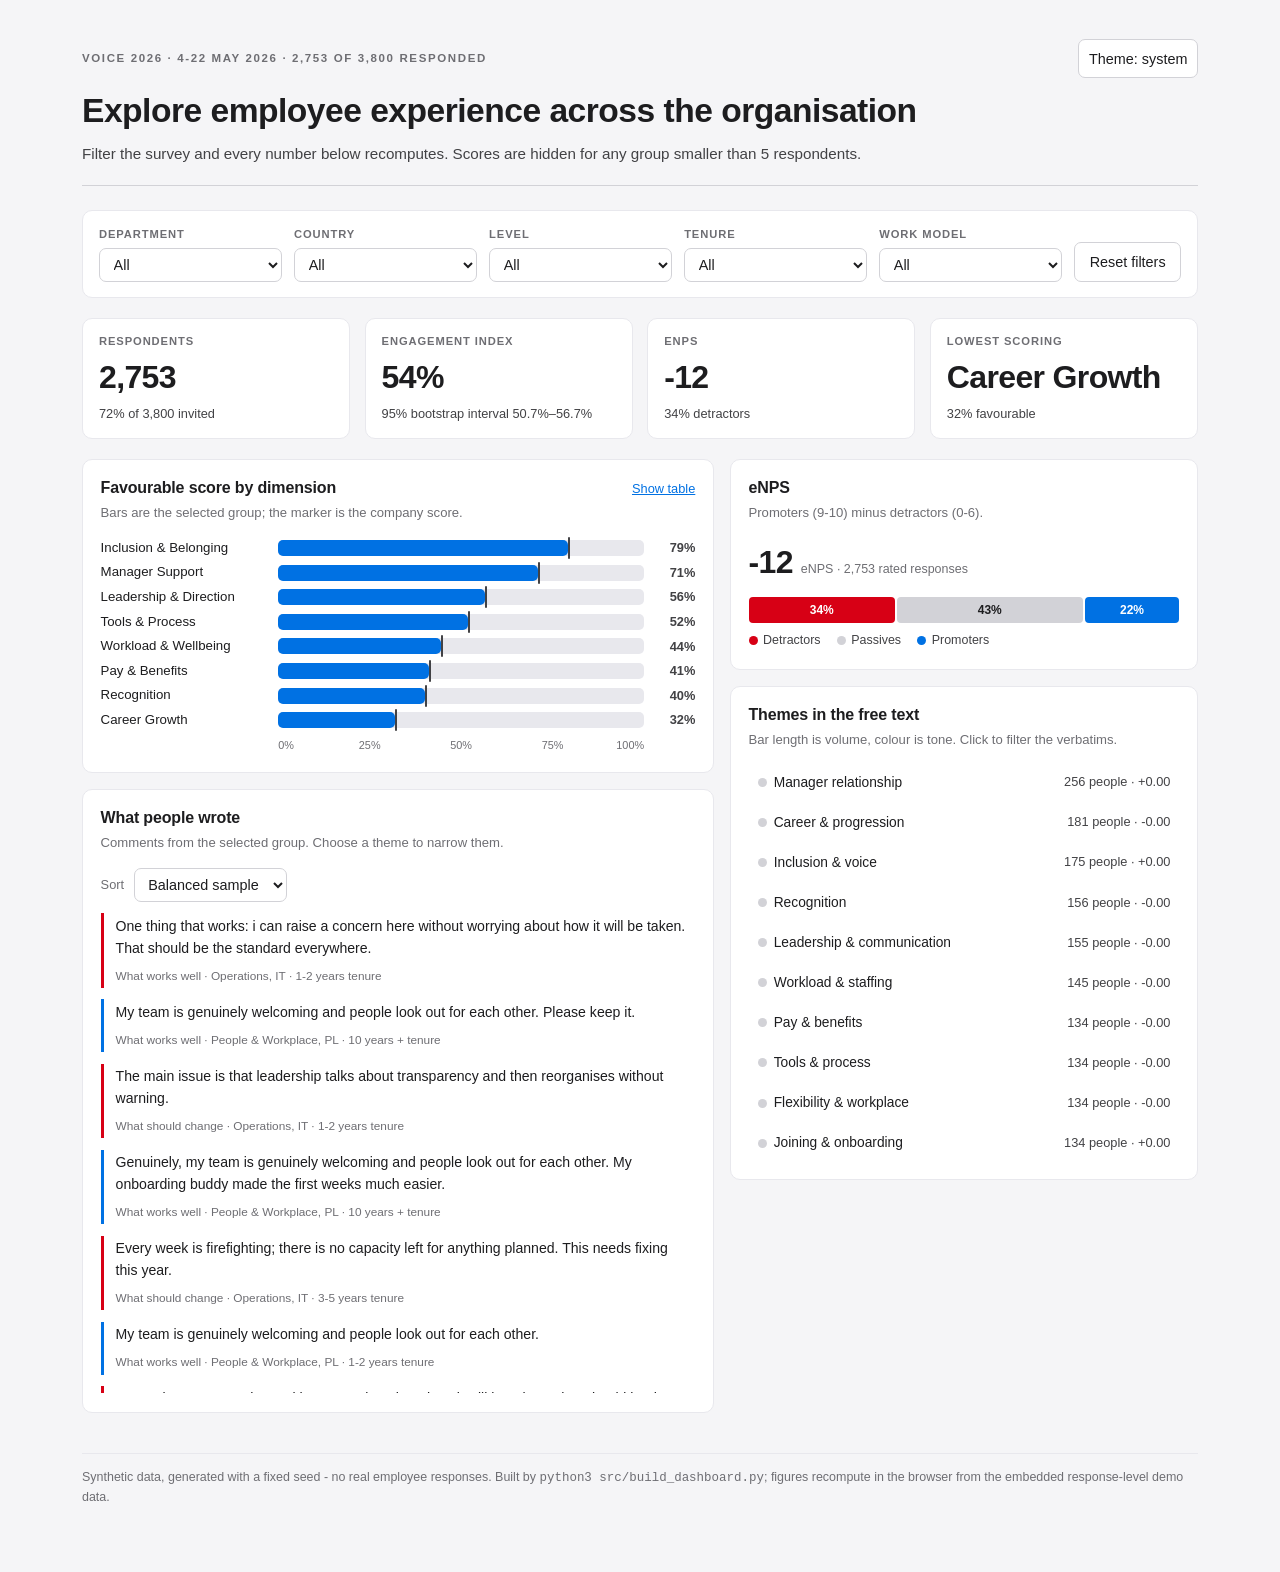
==== commit 5948dacd: "Survey check: the read-out's core in the browser, on any survey export; an eNPS of 0 is no longer dr" ====
--- a/dashboard.html
+++ b/dashboard.html
@@ -217,7 +217,7 @@
 <div class="tooltip" id="tooltip" role="status"></div>
 
 <script>
-const DATA = {"meta":{"survey":"Voice 2026","field":"4-22 May 2026","invited":3800,"responded":2753,"minGroup":5,"private":false,"teamClusters":149},"segmentKeys":["department","country","job_level","tenure_band","work_model"],"segmentLabels":{"department":"Department","country":"Country","job_level":"Level","tenure_band":"Tenure","work_model":"Work model"},"segments":{"department":["Commercial","Customer Service","Finance & Legal","Operations","People & Workplace","Technology"],"country":["DE","ES","IT","PL"],"job_level":["Individual contributor","Manager","Senior leader","Team lead"],"tenure_band":["1-2 years","10 years +","3-5 years","6-10 years","< 1 year"],"work_model":["Hybrid","Onsite","Remote"]},"dimensions":["Manager Support","Career Growth","Recognition","Workload & Wellbeing","Leadership & Direction","Pay & Benefits","Inclusion & Belonging","Tools & Process"],"themes":["Workload & staffing","Manager relationship","Career & progression","Recognition","Pay & benefits","Leadership & communication","Tools & process","Flexibility & workplace","Inclusion & voice","Joining & onboarding"],"questions":["What should change","What works well"],"people":[[3,2,0,0,1,0,0,0,-1,0,0,0,0,0,0,0,0,0,0,0,0,0,0,0,0,0],[3,2,0,0,1,0,0,0,-1,0,0,0,0,0,0,0,0,0,0,0,0,0,0,0,0,0],[3,2,0,0,0,1,3,3,6,2,4,2,3,0,2,2,3,3,3,1,2,3,3,1,2,0],[3,2,3,1,1,0,0,0,-1,0,0,0,0,0,0,0,0,0,0,0,0,0,0,0,0,0],[3,2,3,2,1,1,2,3,9,1,4,1,3,0,2,2,3,2,3,2,2,0,3,1,2,0],[3,2,0,0,1,1,3,3,8,4,4,0,3,1,2,0,3,0,3,0,2,2,3,0,2,0],[3,2,1,0,1,1,1,3,7,2,4,1,3,2,2,1,3,0,3,0,2,3,3,1,2,0],[3,2,0,0,1,0,0,0,-1,0,0,0,0,0,0,0,0,0,0,0,0,0,0,0,0,0],[3,2,0,2,1,0,0,0,-1,0,0,0,0,0,0,0,0,0,0,0,0,0,0,0,0,0],[3,2,0,4,1,0,0,0,-1,0,0,0,0,0,0,0,0,0,0,0,0,0,0,0,0,0],[3,2,3,2,1,0,0,0,-1,0,0,0,0,0,0,0,0,0,0,0,0,0,0,0,0,0],[3,2,1,4,2,1,2,3,7,4,4,3,3,1,2,2,3,2,3,1,2,2,3,2,2,0],[3,2,2,2,1,1,1,3,7,2,4,0,3,2,2,1,3,3,3,1,2,0,3,0,2,0],[3,2,3,3,1,1,1,3,5,4,4,3,3,0,2,0,3,0,3,0,2,3,3,1,2,0],[3,2,3,2,1,0,0,0,-1,0,0,0,0,0,0,0,0,0,0,0,0,0,0,0,0,0],[3,2,0,0,1,1,1,3,7,2,4,0,3,2,2,1,3,1,3,0,2,3,3,2,2,0],[3,2,0,2,1,0,0,0,-1,0,0,0,0,0,0,0,0,0,0,0,0,0,0,0,0,0],[3,2,0,0,1,0,0,0,-1,0,0,0,0,0,0,0,0,0,0,0,0,0,0,0,0,0],[3,2,0,0,1,1,0,3,6,2,4,2,3,1,2,0,3,1,3,1,2,0,3,0,2,0],[3,2,0,4,1,1,2,3,9,4,4,0,3,0,2,0,3,0,3,0,2,3,3,0,2,0],[3,2,0,0,1,0,0,0,-1,0,0,0,0,0,0,0,0,0,0,0,0,0,0,0,0,1],[3,2,0,1,1,1,1,3,9,4,4,1,3,1,2,0,3,0,3,0,2,3,3,1,2,1],[3,2,0,0,0,0,0,0,-1,0,0,0,0,0,0,0,0,0,0,0,0,0,0,0,0,1],[3,2,0,2,1,1,1,3,9,3,4,1,3,2,2,1,3,1,3,0,2,3,3,0,2,1],[3,2,0,0,1,1,2,3,9,3,4,0,3,0,2,1,3,3,3,2,2,1,3,2,2,1],[3,2,0,3,1,1,2,3,8,2,4,1,3,0,2,0,3,0,3,0,2,3,3,0,2,1],[3,2,0,3,1,1,0,3,4,0,4,1,3,0,2,0,3,1,3,0,2,3,3,1,2,1],[3,2,0,1,1,0,0,0,-1,0,0,0,0,0,0,0,0,0,0,0,0,0,0,0,0,1],[3,2,0,4,1,0,0,0,-1,0,0,0,0,0,0,0,0,0,0,0,0,0,0,0,0,1],[3,2,0,0,1,0,0,0,-1,0,0,0,0,0,0,0,0,0,0,0,0,0,0,0,0,1],[3,2,3,2,1,0,0,0,-1,0,0,0,0,0,0,0,0,0,0,0,0,0,0,0,0,1],[3,2,1,2,1,1,1,3,6,4,4,0,3,0,2,0,3,2,3,0,2,3,3,0,2,1],[3,2,0,2,1,0,0,0,-1,0,0,0,0,0,0,0,0,0,0,0,0,0,0,0,0,1],[3,2,0,2,1,0,0,0,-1,0,0,0,0,0,0,0,0,0,0,0,0,0,0,0,0,1],[3,2,3,0,1,1,2,3,7,3,4,0,3,1,2,2,3,2,3,0,2,3,3,0,2,1],[3,2,0,0,0,1,1,3,5,1,4,0,3,0,2,2,3,0,3,1,2,3,3,2,2,1],[3,2,0,3,1,0,0,0,-1,0,0,0,0,0,0,0,0,0,0,0,0,0,0,0,0,1],[3,2,0,1,1,1,0,3,7,4,4,0,3,2,2,1,3,0,3,0,2,2,3,2,2,1],[3,2,0,2,1,0,0,0,-1,0,0,0,0,0,0,0,0,0,0,0,0,0,0,0,0,1],[3,2,0,2,1,1,0,3,8,2,4,1,3,0,2,0,3,2,3,2,2,1,3,0,2,1],[3,2,2,1,1,0,0,0,-1,0,0,0,0,0,0,0,0,0,0,0,0,0,0,0,0,1],[3,2,0,4,1,1,3,3,7,2,4,0,3,2,2,2,3,3,3,2,2,2,3,1,2,2],[3,2,0,0,1,0,0,0,-1,0,0,0,0,0,0,0,0,0,0,0,0,0,0,0,0,2],[3,2,0,3,0,1,0,3,5,0,4,0,3,0,2,0,3,1,3,1,2,3,3,0,2,2],[3,2,3,1,1,0,0,0,-1,0,0,0,0,0,0,0,0,0,0,0,0,0,0,0,0,2],[3,2,1,3,1,1,3,3,8,3,4,3,3,0,2,0,3,2,3,0,2,2,3,1,2,2],[3,2,1,2,1,0,0,0,-1,0,0,0,0,0,0,0,0,0,0,0,0,0,0,0,0,2],[3,2,0,2,1,0,0,0,-1,0,0,0,0,0,0,0,0,0,0,0,0,0,0,0,0,2],[3,2,0,2,1,0,0,0,-1,0,0,0,0,0,0,0,0,0,0,0,0,0,0,0,0,2],[3,2,0,4,1,0,0,0,-1,0,0,0,0,0,0,0,0,0,0,0,0,0,0,0,0,2],[3,2,0,3,0,0,0,0,-1,0,0,0,0,0,0,0,0,0,0,0,0,0,0,0,0,2],[3,2,0,2,0,1,1,3,6,0,4,0,3,1,2,1,3,1,3,0,2,3,3,0,2,2],[3,0,3,2,0,1,0,3,6,3,4,0,3,0,2,1,3,1,3,0,2,3,3,1,2,3],[3,0,0,4,1,0,0,0,-1,0,0,0,0,0,0,0,0,0,0,0,0,0,0,0,0,3],[3,0,0,0,0,1,1,3,3,4,4,0,3,0,2,0,3,0,3,2,2,0,3,0,2,3],[3,0,0,2,1,0,0,0,-1,0,0,0,0,0,0,0,0,0,0,0,0,0,0,0,0,3],[3,0,1,0,1,1,2,3,9,4,4,3,3,2,2,0,3,3,3,0,2,3,3,2,2,3],[3,0,3,0,1,1,0,3,7,4,4,0,3,1,2,0,3,3,3,1,2,3,3,2,2,3],[3,0,0,3,1,1,0,3,5,4,4,0,3,2,2,0,3,3,3,1,2,3,3,0,2,3],[3,0,0,4,0,1,3,3,7,4,4,0,3,2,2,2,3,0,3,1,2,3,3,2,2,3],[3,0,0,2,0,1,1,3,7,3,4,1,3,2,2,1,3,1,3,0,2,2,3,1,2,3],[3,0,0,4,1,0,0,0,-1,0,0,0,0,0,0,0,0,0,0,0,0,0,0,0,0,3],[3,0,0,4,1,1,1,3,8,4,4,1,3,2,2,0,3,1,3,0,2,3,3,0,2,3],[3,0,1,2,1,1,2,3,8,3,4,0,3,2,2,1,3,3,3,1,2,3,3,0,2,3],[3,0,1,3,2,1,0,3,5,4,4,0,3,2,2,0,3,0,3,1,2,0,3,0,2,3],[3,0,0,4,1,1,0,3,6,4,4,2,3,2,2,3,3,3,3,1,2,2,3,0,2,3],[3,0,3,0,0,0,0,0,-1,0,0,0,0,0,0,0,0,0,0,0,0,0,0,0,0,3],[3,0,0,1,1,1,3,3,7,4,4,0,3,1,2,0,3,0,3,0,2,2,3,0,2,3],[3,0,0,0,1,1,2,3,10,3,4,0,3,2,2,1,3,0,3,0,2,1,3,0,2,3],[3,2,0,3,1,1,0,3,10,2,4,0,3,0,2,0,3,0,3,1,2,3,3,0,2,4],[3,2,0,3,1,0,0,0,-1,0,0,0,0,0,0,0,0,0,0,0,0,0,0,0,0,4],[3,2,3,2,1,1,3,3,7,3,4,0,3,1,2,2,3,1,3,0,2,3,3,0,2,4],[3,2,0,4,1,1,1,3,8,4,4,2,3,0,2,2,3,0,3,1,2,3,3,0,2,4],[3,2,0,4,1,1,3,3,8,4,4,0,3,0,2,2,3,2,3,0,2,3,3,0,2,4],[3,2,0,4,2,1,2,3,10,4,4,1,3,2,2,0,3,1,3,2,2,3,3,1,2,4],[3,2,0,0,0,0,0,0,-1,0,0,0,0,0,0,0,0,0,0,0,0,0,0,0,0,4],[3,2,0,2,1,1,2,3,7,4,4,2,3,2,2,0,3,0,3,0,2,1,3,0,2,4],[3,2,0,4,1,0,0,0,-1,0,0,0,0,0,0,0,0,0,0,0,0,0,0,0,0,4],[3,2,1,4,1,1,0,3,6,3,4,0,3,0,2,3,3,3,3,1,2,3,3,0,2,4],[3,2,0,3,1,1,0,3,6,3,4,0,3,0,2,0,3,0,3,0,2,3,3,0,2,4],[3,2,0,0,1,1,1,3,5,3,4,0,3,0,2,0,3,2,3,1,2,2,3,0,2,4],[3,2,3,0,1,1,2,3,7,4,4,0,3,1,2,0,3,2,3,0,2,2,3,1,2,4],[3,2,0,0,1,1,1,3,5,4,4,0,3,0,2,0,3,2,3,0,2,3,3,0,2,4],[3,2,0,2,1,0,0,0,-1,0,0,0,0,0,0,0,0,0,0,0,0,0,0,0,0,4],[3,2,0,0,1,0,0,0,-1,0,0,0,0,0,0,0,0,0,0,0,0,0,0,0,0,4],[3,2,0,4,1,0,0,0,-1,0,0,0,0,0,0,0,0,0,0,0,0,0,0,0,0,4],[3,2,0,3,1,1,1,3,7,4,4,1,3,0,2,0,3,0,3,0,2,1,3,0,2,4],[3,2,1,0,0,1,3,3,8,3,4,1,3,1,2,0,3,3,3,1,2,2,3,1,2,4],[3,2,0,4,1,0,0,0,-1,0,0,0,0,0,0,0,0,0,0,0,0,0,0,0,0,4],[3,2,0,1,1,1,0,3,8,2,4,0,3,0,2,1,3,3,3,0,2,3,3,1,2,4],[3,2,0,4,1,0,0,0,-1,0,0,0,0,0,0,0,0,0,0,0,0,0,0,0,0,4],[3,2,0,0,1,1,0,3,4,1,4,0,3,0,2,1,3,1,3,2,2,3,3,0,2,4],[3,2,0,0,0,0,0,0,-1,0,0,0,0,0,0,0,0,0,0,0,0,0,0,0,0,4],[3,2,0,2,1,0,0,0,-1,0,0,0,0,0,0,0,0,0,0,0,0,0,0,0,0,4],[3,2,0,4,1,1,0,3,9,3,4,0,3,0,2,0,3,3,3,0,2,3,3,0,2,4],[3,2,0,4,1,0,0,0,-1,0,0,0,0,0,0,0,0,0,0,0,0,0,0,0,0,4],[3,2,0,1,1,0,0,0,-1,0,0,0,0,0,0,0,0,0,0,0,0,0,0,0,0,4],[3,2,3,4,1,1,3,3,9,4,4,2,3,2,2,1,3,0,3,1,2,3,3,1,2,4],[3,2,0,1,1,0,0,0,-1,0,0,0,0,0,0,0,0,0,0,0,0,0,0,0,0,4],[3,2,0,3,1,1,2,3,6,1,4,0,3,0,2,0,3,0,3,0,2,1,3,0,2,4],[3,2,0,0,1,0,0,0,-1,0,0,0,0,0,0,0,0,0,0,0,0,0,0,0,0,4],[3,2,0,2,1,0,0,0,-1,0,0,0,0,0,0,0,0,0,0,0,0,0,0,0,0,4],[3,2,3,3,0,1,2,3,6,4,4,0,3,1,2,0,3,0,3,0,2,3,3,0,2,4],[3,2,3,0,0,1,1,3,8,3,4,1,3,0,2,2,3,2,3,0,2,3,3,2,2,4],[3,2,0,0,1,0,0,0,-1,0,0,0,0,0,0,0,0,0,0,0,0,0,0,0,0,4],[3,2,3,2,1,0,0,0,-1,0,0,0,0,0,0,0,0,0,0,0,0,0,0,0,0,4],[3,2,0,4,1,1,3,3,7,4,4,1,3,2,2,0,3,3,3,0,2,3,3,1,2,4],[3,2,3,2,1,1,2,3,8,4,4,0,3,2,2,0,3,2,3,0,2,3,3,0,2,4],[3,2,0,1,1,0,0,0,-1,0,0,0,0,0,0,0,0,0,0,0,0,0,0,0,0,4],[3,2,0,1,1,0,0,0,-1,0,0,0,0,0,0,0,0,0,0,0,0,0,0,0,0,4],[3,2,0,3,1,0,0,0,-1,0,0,0,0,0,0,0,0,0,0,0,0,0,0,0,0,4],[3,2,3,2,1,0,0,0,-1,0,0,0,0,0,0,0,0,0,0,0,0,0,0,0,0,4],[3,2,3,4,1,1,2,3,8,3,4,0,3,0,2,0,3,1,3,2,2,3,3,1,2,4],[3,2,1,3,2,1,1,3,6,3,4,2,3,1,2,1,3,2,3,0,2,1,3,2,2,4],[3,2,0,1,1,0,0,0,-1,0,0,0,0,0,0,0,0,0,0,0,0,0,0,0,0,4],[3,2,0,2,1,1,3,3,8,4,4,0,3,0,2,1,3,2,3,1,2,2,3,0,2,4],[3,2,0,2,1,0,0,0,-1,0,0,0,0,0,0,0,0,0,0,0,0,0,0,0,0,4],[3,2,0,3,1,0,0,0,-1,0,0,0,0,0,0,0,0,0,0,0,0,0,0,0,0,4],[3,2,0,0,1,1,1,3,8,3,4,3,3,0,2,0,3,3,3,1,2,2,3,0,2,4],[3,2,0,4,1,1,1,3,7,4,4,0,3,1,2,2,3,3,3,0,2,3,3,1,2,4],[3,2,0,2,1,0,0,0,-1,0,0,0,0,0,0,0,0,0,0,0,0,0,0,0,0,4],[3,3,0,1,1,1,2,3,9,4,4,1,3,1,2,2,3,3,3,0,2,3,3,0,2,5],[3,3,0,3,1,1,2,3,6,1,4,0,3,0,2,1,3,2,3,1,2,2,3,2,2,5],[3,3,3,4,1,1,3,3,9,4,4,1,3,0,2,3,3,3,3,0,2,2,3,0,2,5],[3,3,0,0,0,1,1,3,5,4,4,0,3,0,2,0,3,3,3,0,2,3,3,0,2,5],[3,3,0,4,1,1,3,3,9,4,4,2,3,2,2,0,3,0,3,1,2,1,3,0,2,5],[3,3,0,2,1,1,0,3,4,4,4,0,3,0,2,0,3,1,3,0,2,3,3,0,2,5],[3,3,0,4,1,1,1,3,7,4,4,1,3,2,2,0,3,3,3,0,2,3,3,1,2,5],[3,3,0,4,1,1,2,3,9,4,4,2,3,1,2,0,3,2,3,1,2,2,3,2,2,5],[3,3,3,3,1,1,1,3,8,4,4,0,3,0,2,2,3,1,3,0,2,3,3,1,2,5],[3,3,3,3,1,0,0,0,-1,0,0,0,0,0,0,0,0,0,0,0,0,0,0,0,0,5],[3,3,0,0,1,1,1,3,7,0,4,0,3,0,2,1,3,0,3,0,2,3,3,0,2,5],[3,3,0,2,1,0,0,0,-1,0,0,0,0,0,0,0,0,0,0,0,0,0,0,0,0,5],[3,3,2,2,1,1,1,3,7,2,4,2,3,1,2,0,3,3,3,1,2,3,3,1,2,5],[3,3,0,0,1,0,0,0,-1,0,0,0,0,0,0,0,0,0,0,0,0,0,0,0,0,6],[3,3,0,2,1,1,1,3,6,4,4,0,3,0,2,0,3,3,3,1,2,2,3,2,2,6],[3,3,0,0,1,1,1,3,6,3,4,0,3,0,2,0,3,0,3,2,2,1,3,0,2,6],[3,3,3,3,1,1,1,3,4,2,4,0,3,1,2,0,3,3,3,1,2,3,3,2,2,6],[3,3,0,1,1,1,0,3,6,1,4,0,3,2,2,0,3,2,3,1,2,3,3,0,2,6],[3,3,0,4,1,0,0,0,-1,0,0,0,0,0,0,0,0,0,0,0,0,0,0,0,0,6],[3,3,0,4,1,0,0,0,-1,0,0,0,0,0,0,0,0,0,0,0,0,0,0,0,0,6],[3,3,0,1,2,0,0,0,-1,0,0,0,0,0,0,0,0,0,0,0,0,0,0,0,0,6],[3,3,0,0,1,1,2,3,7,4,4,1,3,0,2,0,3,2,3,0,2,3,3,0,2,6],[3,3,3,3,1,0,0,0,-1,0,0,0,0,0,0,0,0,0,0,0,0,0,0,0,0,6],[3,3,0,3,1,1,0,3,7,1,4,2,3,1,2,0,3,1,3,1,2,3,3,0,2,6],[3,3,1,3,1,1,1,3,5,3,4,1,3,2,2,2,3,0,3,0,2,3,3,0,2,6],[3,3,0,0,0,1,0,3,6,0,4,0,3,1,2,0,3,2,3,1,2,3,3,0,2,6],[3,3,1,0,0,1,1,3,7,2,4,1,3,2,2,1,3,3,3,2,2,3,3,2,2,6],[3,3,0,0,1,0,0,0,-1,0,0,0,0,0,0,0,0,0,0,0,0,0,0,0,0,6],[3,3,0,2,0,1,1,3,7,4,4,0,3,1,2,2,3,3,3,2,2,3,3,0,2,6],[3,3,1,4,1,1,1,3,7,4,4,2,3,0,2,0,3,3,3,2,2,3,3,0,2,6],[3,3,0,4,1,1,2,3,7,4,4,0,3,2,2,0,3,3,3,1,2,3,3,1,2,6],[3,3,0,2,1,0,0,0,-1,0,0,0,0,0,0,0,0,0,0,0,0,0,0,0,0,6],[3,3,0,0,0,1,1,3,4,1,4,0,3,0,2,0,3,3,3,0,2,2,3,2,2,6],[3,3,0,0,1,0,0,0,-1,0,0,0,0,0,0,0,0,0,0,0,0,0,0,0,0,6],[3,3,3,0,2,1,2,3,7,4,4,0,3,1,2,1,3,0,3,2,2,3,3,0,2,6],[3,3,0,0,1,0,0,0,-1,0,0,0,0,0,0,0,0,0,0,0,0,0,0,0,0,6],[3,3,3,0,0,1,0,3,5,3,4,0,3,1,2,0,3,3,3,0,2,3,3,2,2,6],[3,3,0,2,1,1,1,3,7,4,4,1,3,0,2,0,3,0,3,1,2,1,3,1,2,6],[3,3,0,2,1,1,3,3,7,4,4,0,3,0,2,1,3,3,3,1,2,2,3,0,2,6],[3,3,3,2,1,1,3,3,8,3,4,1,3,1,2,1,3,2,3,0,2,3,3,1,2,6],[3,3,0,2,1,0,0,0,-1,0,0,0,0,0,0,0,0,0,0,0,0,0,0,0,0,6],[3,3,0,0,1,1,0,3,7,3,4,0,3,0,2,1,3,2,3,0,2,1,3,0,2,6],[3,3,0,0,1,1,2,3,9,2,4,0,3,2,2,0,3,1,3,0,2,3,3,0,2,6],[3,0,3,4,1,1,2,3,6,3,4,1,3,1,2,1,3,3,3,1,2,2,3,2,2,7],[3,0,0,2,1,0,0,0,-1,0,0,0,0,0,0,0,0,0,0,0,0,0,0,0,0,7],[3,0,0,4,1,1,1,3,5,2,4,0,3,0,2,0,3,3,3,0,2,3,3,1,2,7],[3,0,3,0,1,1,3,3,8,4,4,1,3,1,2,1,3,1,3,0,2,3,3,1,2,7],[3,0,0,4,1,1,3,3,10,2,4,3,3,2,2,1,3,3,3,2,2,2,3,0,2,7],[3,0,1,0,0,1,1,3,3,1,4,1,3,2,2,1,3,0,3,1,2,3,3,2,2,7],[3,0,0,3,1,0,0,0,-1,0,0,0,0,0,0,0,0,0,0,0,0,0,0,0,0,7],[3,0,3,2,1,1,3,3,10,4,4,0,3,0,2,0,3,3,3,1,2,3,3,1,2,7],[3,0,0,3,0,0,0,0,-1,0,0,0,0,0,0,0,0,0,0,0,0,0,0,0,0,7],[3,0,0,1,0,0,0,0,-1,0,0,0,0,0,0,0,0,0,0,0,0,0,0,0,0,7],[3,0,1,3,1,1,1,3,6,2,4,0,3,2,2,3,3,2,3,0,2,2,3,0,2,7],[3,0,2,0,1,1,1,3,8,4,4,1,3,2,2,0,3,3,3,0,2,1,3,2,2,7],[3,0,0,0,0,0,0,0,-1,0,0,0,0,0,0,0,0,0,0,0,0,0,0,0,0,7],[3,0,1,2,1,1,3,3,7,3,4,0,3,0,2,0,3,2,3,0,2,3,3,2,2,7],[3,0,3,0,1,1,2,3,7,3,4,0,3,1,2,3,3,1,3,1,2,3,3,0,2,7],[3,0,3,3,1,1,1,3,8,2,4,0,3,0,2,1,3,0,3,0,2,3,3,0,2,7],[3,3,0,3,1,1,0,3,2,2,4,1,3,0,2,0,3,0,3,1,2,3,3,0,2,8],[3,3,0,1,1,0,0,0,-1,0,0,0,0,0,0,0,0,0,0,0,0,0,0,0,0,8],[3,3,0,0,1,1,2,3,8,3,4,0,3,1,2,1,3,0,3,1,2,0,3,0,2,8],[3,3,3,2,1,1,1,3,5,2,4,1,3,0,2,0,3,0,3,0,2,3,3,0,2,8],[3,3,0,0,1,1,1,3,7,4,4,0,3,1,2,0,3,1,3,0,2,3,3,2,2,8],[3,3,0,3,1,0,0,0,-1,0,0,0,0,0,0,0,0,0,0,0,0,0,0,0,0,8],[3,3,0,4,1,0,0,0,-1,0,0,0,0,0,0,0,0,0,0,0,0,0,0,0,0,8],[3,3,0,0,2,1,3,3,6,4,4,1,3,1,2,0,3,1,3,0,2,3,3,2,2,8],[3,3,0,3,1,1,2,3,7,3,4,0,3,0,2,0,3,1,3,1,2,0,3,0,2,8],[3,3,0,4,1,0,0,0,-1,0,0,0,0,0,0,0,0,0,0,0,0,0,0,0,0,8],[3,3,0,3,1,0,0,0,-1,0,0,0,0,0,0,0,0,0,0,0,0,0,0,0,0,8],[3,3,3,2,1,1,1,3,8,4,4,0,3,1,2,0,3,1,3,2,2,3,3,0,2,8],[3,3,0,0,1,1,0,3,5,3,4,0,3,1,2,0,3,0,3,1,2,2,3,0,2,8],[3,3,0,1,1,0,0,0,-1,0,0,0,0,0,0,0,0,0,0,0,0,0,0,0,0,8],[3,3,0,0,1,0,0,0,-1,0,0,0,0,0,0,0,0,0,0,0,0,0,0,0,0,8],[3,3,1,0,1,1,2,3,8,4,4,2,3,1,2,0,3,1,3,1,2,3,3,0,2,8],[3,3,0,2,1,0,0,0,-1,0,0,0,0,0,0,0,0,0,0,0,0,0,0,0,0,8],[3,3,0,0,1,1,3,3,9,3,4,0,3,0,2,0,3,3,3,0,2,2,3,0,2,8],[3,3,0,2,1,1,1,3,8,3,4,0,3,0,2,0,3,0,3,0,2,1,3,0,2,8],[3,3,3,4,1,1,2,3,7,4,4,1,3,1,2,1,3,3,3,1,2,0,3,0,2,8],[3,3,0,0,1,0,0,0,-1,0,0,0,0,0,0,0,0,0,0,0,0,0,0,0,0,8],[3,3,0,4,1,0,0,0,-1,0,0,0,0,0,0,0,0,0,0,0,0,0,0,0,0,8],[3,3,3,1,0,0,0,0,-1,0,0,0,0,0,0,0,0,0,0,0,0,0,0,0,0,8],[3,3,3,3,1,1,2,3,8,2,4,0,3,0,2,0,3,2,3,1,2,3,3,0,2,8],[3,3,0,4,1,1,0,3,6,4,4,1,3,1,2,1,3,2,3,0,2,2,3,1,2,9],[3,3,0,3,1,1,2,3,9,3,4,1,3,0,2,0,3,0,3,0,2,1,3,1,2,9],[3,3,0,2,1,0,0,0,-1,0,0,0,0,0,0,0,0,0,0,0,0,0,0,0,0,9],[3,3,3,3,1,1,2,3,7,4,4,1,3,2,2,0,3,1,3,1,2,3,3,0,2,9],[3,3,1,3,1,0,0,0,-1,0,0,0,0,0,0,0,0,0,0,0,0,0,0,0,0,9],[3,3,0,2,1,1,3,3,5,2,4,3,3,2,2,0,3,1,3,0,2,0,3,2,2,9],[3,3,3,4,1,1,3,3,9,4,4,0,3,2,2,2,3,1,3,2,2,3,3,1,2,9],[3,3,0,4,1,0,0,0,-1,0,0,0,0,0,0,0,0,0,0,0,0,0,0,0,0,9],[3,3,2,0,1,0,0,0,-1,0,0,0,0,0,0,0,0,0,0,0,0,0,0,0,0,9],[3,3,0,4,1,0,0,0,-1,0,0,0,0,0,0,0,0,0,0,0,0,0,0,0,0,9],[3,3,0,0,1,1,1,3,9,2,4,1,3,0,2,0,3,1,3,1,2,3,3,0,2,9],[3,3,3,3,1,1,3,3,7,4,4,3,3,1,2,0,3,1,3,1,2,3,3,0,2,9],[3,3,3,0,0,1,0,3,10,1,4,0,3,0,2,1,3,3,3,2,2,3,3,0,2,9],[3,3,3,4,1,1,2,3,8,4,4,2,3,0,2,3,3,3,3,1,2,3,3,0,2,9],[3,3,0,4,2,0,0,0,-1,0,0,0,0,0,0,0,0,0,0,0,0,0,0,0,0,9],[3,3,0,2,1,0,0,0,-1,0,0,0,0,0,0,0,0,0,0,0,0,0,0,0,0,9],[3,3,3,3,1,1,3,3,7,4,4,1,3,0,2,1,3,0,3,2,2,0,3,0,2,9],[3,3,3,0,1,1,2,3,8,4,4,0,3,2,2,0,3,0,3,2,2,3,3,0,2,9],[3,3,0,0,1,0,0,0,-1,0,0,0,0,0,0,0,0,0,0,0,0,0,0,0,0,9],[3,3,0,2,1,1,0,3,7,4,4,0,3,1,2,0,3,3,3,0,2,3,3,2,2,9],[3,3,0,4,1,1,3,3,5,4,4,0,3,0,2,1,3,3,3,1,2,3,3,2,2,9],[3,3,0,0,1,1,1,3,8,3,4,2,3,1,2,0,3,3,3,0,2,3,3,0,2,9],[3,3,0,4,1,0,0,0,-1,0,0,0,0,0,0,0,0,0,0,0,0,0,0,0,0,9],[3,3,3,2,1,1,0,3,5,3,4,0,3,0,2,0,3,0,3,0,2,3,3,0,2,9],[3,3,0,2,1,1,2,3,9,3,4,0,3,0,2,0,3,3,3,0,2,2,3,0,2,9],[3,3,0,2,1,1,1,3,6,4,4,2,3,1,2,0,3,1,3,0,2,1,3,0,2,9],[3,3,0,4,1,0,0,0,-1,0,0,0,0,0,0,0,0,0,0,0,0,0,0,0,0,9],[3,3,0,3,1,1,0,3,5,3,4,0,3,0,2,0,3,2,3,0,2,0,3,0,2,9],[3,2,0,3,1,0,0,0,-1,0,0,0,0,0,0,0,0,0,0,0,0,0,0,0,0,10],[3,2,0,2,1,0,0,0,-1,0,0,0,0,0,0,0,0,0,0,0,0,0,0,0,0,10],[3,2,0,2,1,0,0,0,-1,0,0,0,0,0,0,0,0,0,0,0,0,0,0,0,0,10],[3,2,1,0,1,1,3,3,8,4,4,0,3,1,2,0,3,2,3,1,2,2,3,1,2,10],[3,2,0,3,0,1,1,3,8,2,4,0,3,1,2,0,3,2,3,0,2,2,3,0,2,10],[3,2,0,3,1,1,0,3,7,2,4,0,3,0,2,0,3,3,3,0,2,2,3,0,2,10],[3,2,0,4,1,1,2,3,10,2,4,0,3,0,2,1,3,3,3,2,2,2,3,1,2,10],[3,2,3,2,1,1,1,3,6,4,4,0,3,1,2,0,3,3,3,2,2,3,3,0,2,10],[3,2,0,4,0,1,3,3,6,1,4,0,3,2,2,3,3,3,3,0,2,3,3,1,2,10],[3,2,1,0,1,1,0,3,6,0,4,1,3,0,2,1,3,3,3,2,2,3,3,2,2,10],[3,2,0,0,1,1,2,3,7,0,4,0,3,0,2,0,3,2,3,0,2,3,3,1,2,10],[3,2,0,3,1,1,2,3,7,1,4,0,3,0,2,0,3,3,3,2,2,0,3,1,2,10],[3,2,0,3,1,0,0,0,-1,0,0,0,0,0,0,0,0,0,0,0,0,0,0,0,0,10],[3,2,0,4,1,0,0,0,-1,0,0,0,0,0,0,0,0,0,0,0,0,0,0,0,0,10],[3,2,0,2,1,0,0,0,-1,0,0,0,0,0,0,0,0,0,0,0,0,0,0,0,0,10],[3,2,0,2,1,1,1,3,5,0,4,0,3,0,2,1,3,3,3,2,2,3,3,0,2,10],[3,2,3,3,1,0,0,0,-1,0,0,0,0,0,0,0,0,0,0,0,0,0,0,0,0,10],[3,2,1,2,1,0,0,0,-1,0,0,0,0,0,0,0,0,0,0,0,0,0,0,0,0,10],[3,2,0,2,1,0,0,0,-1,0,0,0,0,0,0,0,0,0,0,0,0,0,0,0,0,10],[3,2,0,1,1,1,1,3,5,0,4,1,3,0,2,0,3,1,3,1,2,3,3,2,2,10],[3,2,0,2,0,1,2,3,6,0,4,0,3,0,2,3,3,2,3,1,2,2,3,2,2,10],[3,2,3,1,1,1,3,3,10,3,4,0,3,0,2,3,3,3,3,0,2,3,3,0,2,10],[3,2,0,2,1,1,0,3,6,3,4,0,3,0,2,0,3,0,3,1,2,1,3,1,2,10],[3,2,1,0,0,0,0,0,-1,0,0,0,0,0,0,0,0,0,0,0,0,0,0,0,0,10],[3,2,3,4,1,1,3,3,8,1,4,2,3,1,2,3,3,3,3,2,2,3,3,1,2,10],[3,2,0,1,1,1,1,3,7,2,4,0,3,1,2,0,3,3,3,1,2,3,3,0,2,10],[3,2,0,1,1,0,0,0,-1,0,0,0,0,0,0,0,0,0,0,0,0,0,0,0,0,10],[3,2,0,3,1,1,1,3,5,1,4,0,3,0,2,0,3,2,3,0,2,1,3,1,2,10],[3,2,0,2,1,0,0,0,-1,0,0,0,0,0,0,0,0,0,0,0,0,0,0,0,0,10],[3,2,0,1,1,1,3,3,8,2,4,0,3,0,2,0,3,1,3,1,2,2,3,0,2,10],[3,2,2,0,1,1,2,3,7,4,4,0,3,1,2,3,3,3,3,2,2,3,3,2,2,10],[3,2,0,2,1,0,0,0,-1,0,0,0,0,0,0,0,0,0,0,0,0,0,0,0,0,10],[3,2,0,0,1,0,0,0,-1,0,0,0,0,0,0,0,0,0,0,0,0,0,0,0,0,10],[3,2,0,2,1,1,1,3,7,4,4,0,3,0,2,2,3,0,3,0,2,2,3,1,2,10],[3,2,3,4,1,0,0,0,-1,0,0,0,0,0,0,0,0,0,0,0,0,0,0,0,0,10],[3,2,0,0,1,0,0,0,-1,0,0,0,0,0,0,0,0,0,0,0,0,0,0,0,0,10],[3,2,0,2,2,1,1,3,4,2,4,0,3,0,2,0,3,1,3,0,2,3,3,0,2,10],[3,2,3,0,1,1,1,3,5,0,4,3,3,0,2,2,3,2,3,1,2,3,3,0,2,10],[3,2,3,3,1,1,2,3,7,1,4,0,3,0,2,3,3,0,3,0,2,3,3,1,2,10],[3,2,3,0,1,0,0,0,-1,0,0,0,0,0,0,0,0,0,0,0,0,0,0,0,0,10],[3,2,1,0,1,1,1,3,7,3,4,0,3,1,2,2,3,2,3,0,2,3,3,0,2,10],[3,2,0,3,1,1,2,3,7,2,4,0,3,1,2,1,3,3,3,0,2,2,3,1,2,10],[3,2,3,4,1,0,0,0,-1,0,0,0,0,0,0,0,0,0,0,0,0,0,0,0,0,10],[3,2,0,0,1,0,0,0,-1,0,0,0,0,0,0,0,0,0,0,0,0,0,0,0,0,10],[3,2,0,3,1,0,0,0,-1,0,0,0,0,0,0,0,0,0,0,0,0,0,0,0,0,10],[3,2,0,4,1,1,2,3,6,1,4,1,3,0,2,0,3,1,3,0,2,3,3,2,2,10],[3,2,3,3,1,0,0,0,-1,0,0,0,0,0,0,0,0,0,0,0,0,0,0,0,0,10],[3,2,1,1,1,1,3,3,10,4,4,0,3,0,2,1,3,1,3,0,2,3,3,1,2,10],[3,2,3,0,1,0,0,0,-1,0,0,0,0,0,0,0,0,0,0,0,0,0,0,0,0,10],[3,2,0,0,1,0,0,0,-1,0,0,0,0,0,0,0,0,0,0,0,0,0,0,0,0,10],[3,2,1,4,0,1,3,3,8,0,4,2,3,2,2,1,3,3,3,1,2,3,3,2,2,10],[3,2,0,3,0,1,0,3,6,2,4,0,3,0,2,0,3,3,3,0,2,3,3,1,2,10],[3,2,0,2,1,1,1,3,6,2,4,0,3,0,2,2,3,2,3,1,2,1,3,0,2,10],[3,2,0,2,1,1,0,3,5,2,4,0,3,0,2,0,3,0,3,0,2,0,3,0,2,11],[3,2,3,2,1,1,1,3,5,4,4,0,3,0,2,0,3,0,3,0,2,1,3,0,2,11],[3,2,3,2,1,0,0,0,-1,0,0,0,0,0,0,0,0,0,0,0,0,0,0,0,0,11],[3,2,3,0,1,0,0,0,-1,0,0,0,0,0,0,0,0,0,0,0,0,0,0,0,0,11],[3,2,3,4,0,0,0,0,-1,0,0,0,0,0,0,0,0,0,0,0,0,0,0,0,0,11],[3,2,0,1,1,1,0,3,5,2,4,0,3,0,2,0,3,3,3,0,2,1,3,0,2,11],[3,2,0,3,1,0,0,0,-1,0,0,0,0,0,0,0,0,0,0,0,0,0,0,0,0,11],[3,2,0,0,1,0,0,0,-1,0,0,0,0,0,0,0,0,0,0,0,0,0,0,0,0,11],[3,2,0,4,1,1,0,3,7,1,4,0,3,0,2,3,3,2,3,1,2,3,3,1,2,11],[3,2,1,4,1,0,0,0,-1,0,0,0,0,0,0,0,0,0,0,0,0,0,0,0,0,11],[3,2,0,4,0,1,3,3,8,2,4,0,3,0,2,3,3,1,3,0,2,1,3,0,2,11],[3,2,3,4,1,0,0,0,-1,0,0,0,0,0,0,0,0,0,0,0,0,0,0,0,0,11],[3,2,3,4,0,1,0,3,5,3,4,0,3,0,2,1,3,2,3,0,2,1,3,0,2,11],[3,2,0,0,1,0,0,0,-1,0,0,0,0,0,0,0,0,0,0,0,0,0,0,0,0,11],[3,2,0,4,1,1,0,3,4,3,4,0,3,0,2,0,3,2,3,0,2,1,3,1,2,11],[3,2,0,1,1,0,0,0,-1,0,0,0,0,0,0,0,0,0,0,0,0,0,0,0,0,11],[3,2,0,4,1,1,0,3,7,2,4,0,3,1,2,0,3,3,3,0,2,3,3,0,2,11],[3,2,0,3,1,0,0,0,-1,0,0,0,0,0,0,0,0,0,0,0,0,0,0,0,0,11],[3,2,3,2,1,0,0,0,-1,0,0,0,0,0,0,0,0,0,0,0,0,0,0,0,0,11],[3,2,0,3,1,0,0,0,-1,0,0,0,0,0,0,0,0,0,0,0,0,0,0,0,0,11],[3,2,0,0,1,0,0,0,-1,0,0,0,0,0,0,0,0,0,0,0,0,0,0,0,0,11],[3,2,0,4,1,1,1,3,7,4,4,0,3,0,2,0,3,1,3,1,2,0,3,0,2,11],[3,2,0,2,1,0,0,0,-1,0,0,0,0,0,0,0,0,0,0,0,0,0,0,0,0,11],[3,2,3,4,1,0,0,0,-1,0,0,0,0,0,0,0,0,0,0,0,0,0,0,0,0,11],[3,2,0,4,1,1,0,3,7,0,4,0,3,0,2,0,3,0,3,1,2,2,3,2,2,11],[3,3,0,1,1,1,2,3,5,1,4,0,3,0,2,0,3,0,3,1,2,3,3,1,2,12],[3,3,0,2,1,1,0,3,5,3,4,0,3,0,2,0,3,1,3,0,2,1,3,1,2,12],[3,3,0,1,0,0,0,0,-1,0,0,0,0,0,0,0,0,0,0,0,0,0,0,0,0,12],[3,3,0,3,1,0,0,0,-1,0,0,0,0,0,0,0,0,0,0,0,0,0,0,0,0,12],[3,3,3,0,1,0,0,0,-1,0,0,0,0,0,0,0,0,0,0,0,0,0,0,0,0,12],[3,3,0,0,1,1,1,3,6,2,4,0,3,0,2,3,3,1,3,0,2,3,3,1,2,12],[3,3,0,2,1,1,0,3,6,2,4,0,3,0,2,0,3,3,3,0,2,3,3,0,2,12],[3,3,1,3,1,1,3,3,8,1,4,0,3,0,2,1,3,1,3,0,2,2,3,0,2,12],[3,3,0,2,0,0,0,0,-1,0,0,0,0,0,0,0,0,0,0,0,0,0,0,0,0,12],[3,3,3,1,1,1,1,3,8,3,4,1,3,0,2,0,3,2,3,0,2,2,3,1,2,12],[3,3,0,3,1,1,0,3,6,3,4,0,3,0,2,0,3,1,3,0,2,3,3,0,2,12],[3,3,0,1,0,1,3,3,9,4,4,0,3,0,2,3,3,3,3,2,2,3,3,0,2,12],[3,3,1,1,1,0,0,0,-1,0,0,0,0,0,0,0,0,0,0,0,0,0,0,0,0,12],[3,3,0,2,1,0,0,0,-1,0,0,0,0,0,0,0,0,0,0,0,0,0,0,0,0,12],[3,3,0,0,1,1,2,3,7,0,4,0,3,0,2,0,3,3,3,1,2,1,3,0,2,12],[3,3,2,4,1,1,2,3,9,4,4,2,3,2,2,1,3,3,3,2,2,1,3,1,2,12],[3,3,0,2,1,1,0,3,3,0,4,0,3,0,2,0,3,0,3,0,2,3,3,0,2,12],[3,3,0,4,1,1,0,3,7,2,4,0,3,0,2,1,3,0,3,1,2,3,3,1,2,12],[3,3,0,1,2,0,0,0,-1,0,0,0,0,0,0,0,0,0,0,0,0,0,0,0,0,12],[3,3,0,1,1,1,1,3,5,1,4,0,3,0,2,0,3,2,3,2,2,3,3,2,2,12],[3,3,0,2,1,1,1,3,8,2,4,0,3,0,2,0,3,3,3,0,2,1,3,0,2,12],[3,3,1,2,1,1,0,3,6,0,4,0,3,0,2,1,3,1,3,0,2,3,3,1,2,12],[3,3,3,2,1,0,0,0,-1,0,0,0,0,0,0,0,0,0,0,0,0,0,0,0,0,12],[3,3,3,2,1,0,0,0,-1,0,0,0,0,0,0,0,0,0,0,0,0,0,0,0,0,12],[3,3,3,0,1,1,2,3,6,2,4,0,3,2,2,0,3,2,3,0,2,0,3,1,2,12],[3,3,0,4,1,1,3,3,8,4,4,2,3,0,2,0,3,2,3,2,2,3,3,1,2,12],[3,3,3,2,1,1,3,3,8,1,4,0,3,1,2,0,3,3,3,0,2,1,3,1,2,12],[3,3,0,4,1,1,3,3,7,4,4,0,3,0,2,0,3,3,3,0,2,3,3,1,2,12],[3,3,1,4,1,0,0,0,-1,0,0,0,0,0,0,0,0,0,0,0,0,0,0,0,0,12],[3,3,3,2,1,0,0,0,-1,0,0,0,0,0,0,0,0,0,0,0,0,0,0,0,0,12],[3,3,3,2,1,1,2,3,7,3,4,0,3,1,2,3,3,0,3,1,2,2,3,1,2,12],[3,3,0,1,1,0,0,0,-1,0,0,0,0,0,0,0,0,0,0,0,0,0,0,0,0,12],[3,3,2,1,1,1,2,3,9,1,4,1,3,0,2,1,3,2,3,0,2,3,3,1,2,12],[3,3,0,0,1,1,1,3,9,1,4,0,3,0,2,0,3,3,3,2,2,3,3,0,2,12],[3,3,0,4,1,0,0,0,-1,0,0,0,0,0,0,0,0,0,0,0,0,0,0,0,0,12],[3,3,3,2,2,1,0,3,3,0,4,0,3,0,2,1,3,1,3,0,2,1,3,1,2,12],[3,3,0,0,1,1,0,3,7,2,4,2,3,0,2,0,3,1,3,0,2,1,3,0,2,12],[3,3,0,3,0,1,0,3,8,0,4,1,3,0,2,0,3,1,3,0,2,1,3,0,2,12],[3,3,0,0,1,0,0,0,-1,0,0,0,0,0,0,0,0,0,0,0,0,0,0,0,0,12],[3,3,0,4,2,1,2,3,6,1,4,0,3,1,2,2,3,2,3,1,2,3,3,1,2,12],[3,3,3,1,1,0,0,0,-1,0,0,0,0,0,0,0,0,0,0,0,0,0,0,0,0,12],[3,3,0,4,1,1,3,3,7,3,4,0,3,0,2,0,3,1,3,0,2,3,3,1,2,12],[3,0,3,3,1,1,1,3,9,4,4,0,3,2,2,0,3,2,3,0,2,3,3,0,2,13],[3,0,2,0,1,1,3,3,10,4,4,2,3,0,2,1,3,3,3,1,2,3,3,1,2,13],[3,0,3,3,1,1,0,3,6,0,4,0,3,0,2,0,3,0,3,0,2,3,3,0,2,13],[3,0,0,0,1,1,0,3,5,2,4,0,3,0,2,0,3,0,3,0,2,3,3,0,2,13],[3,0,1,0,1,1,1,3,9,4,4,0,3,0,2,2,3,2,3,0,2,3,3,1,2,13],[3,0,0,0,1,1,3,3,8,4,4,0,3,2,2,0,3,3,3,1,2,3,3,0,2,13],[3,0,0,0,1,0,0,0,-1,0,0,0,0,0,0,0,0,0,0,0,0,0,0,0,0,13],[3,0,0,0,1,1,3,3,7,3,4,0,3,1,2,0,3,2,3,0,2,3,3,0,2,13],[3,0,1,3,1,0,0,0,-1,0,0,0,0,0,0,0,0,0,0,0,0,0,0,0,0,13],[3,0,1,0,1,1,1,3,5,4,4,1,3,0,2,1,3,2,3,0,2,3,3,0,2,13],[3,0,0,4,1,0,0,0,-1,0,0,0,0,0,0,0,0,0,0,0,0,0,0,0,0,13],[3,0,3,1,1,1,1,3,8,4,4,1,3,1,2,0,3,3,3,2,2,1,3,0,2,13],[3,0,0,3,1,0,0,0,-1,0,0,0,0,0,0,0,0,0,0,0,0,0,0,0,0,13],[3,0,2,3,1,1,3,3,10,4,4,2,3,2,2,3,3,3,3,1,2,3,3,1,2,13],[3,0,0,2,1,0,0,0,-1,0,0,0,0,0,0,0,0,0,0,0,0,0,0,0,0,13],[3,0,0,2,1,1,2,3,8,4,4,0,3,1,2,0,3,1,3,1,2,3,3,0,2,13],[3,0,0,1,1,1,1,3,7,3,4,0,3,0,2,1,3,2,3,2,2,3,3,0,2,13],[3,0,0,4,1,0,0,0,-1,0,0,0,0,0,0,0,0,0,0,0,0,0,0,0,0,13],[3,0,0,3,0,0,0,0,-1,0,0,0,0,0,0,0,0,0,0,0,0,0,0,0,0,13],[3,0,0,0,1,1,0,3,5,4,4,0,3,1,2,0,3,2,3,1,2,3,3,1,2,13],[3,0,3,2,1,1,3,3,8,4,4,3,3,2,2,0,3,1,3,0,2,3,3,0,2,13],[3,0,3,3,1,0,0,0,-1,0,0,0,0,0,0,0,0,0,0,0,0,0,0,0,0,13],[3,0,0,4,1,1,1,3,6,3,4,1,3,1,2,0,3,3,3,1,2,0,3,0,2,13],[3,0,0,2,1,1,0,3,5,4,4,0,3,1,2,0,3,0,3,2,2,1,3,0,2,13],[3,0,0,4,1,1,0,3,4,0,4,0,3,0,2,0,3,2,3,1,2,2,3,2,2,14],[3,0,0,4,1,0,0,0,-1,0,0,0,0,0,0,0,0,0,0,0,0,0,0,0,0,14],[3,0,0,1,2,0,0,0,-1,0,0,0,0,0,0,0,0,0,0,0,0,0,0,0,0,14],[3,0,0,3,1,0,0,0,-1,0,0,0,0,0,0,0,0,0,0,0,0,0,0,0,0,14],[3,0,3,2,1,1,0,3,3,0,4,0,3,0,2,0,3,0,3,0,2,0,3,0,2,14],[3,0,0,3,1,0,0,0,-1,0,0,0,0,0,0,0,0,0,0,0,0,0,0,0,0,14],[3,0,0,2,2,1,0,3,1,0,4,0,3,0,2,0,3,0,3,0,2,0,3,0,2,14],[3,0,0,2,1,1,0,3,6,0,4,0,3,0,2,0,3,3,3,0,2,2,3,0,2,14],[3,0,0,0,1,1,0,3,4,0,4,0,3,0,2,0,3,0,3,0,2,1,3,0,2,14],[3,0,0,1,1,0,0,0,-1,0,0,0,0,0,0,0,0,0,0,0,0,0,0,0,0,14],[3,3,0,3,1,0,0,0,-1,0,0,0,0,0,0,0,0,0,0,0,0,0,0,0,0,15],[3,3,1,3,1,0,0,0,-1,0,0,0,0,0,0,0,0,0,0,0,0,0,0,0,0,15],[3,3,0,4,1,1,3,3,10,2,4,0,3,2,2,0,3,1,3,2,2,2,3,0,2,15],[3,3,0,2,1,0,0,0,-1,0,0,0,0,0,0,0,0,0,0,0,0,0,0,0,0,15],[3,3,0,2,1,1,1,3,7,3,4,1,3,0,2,0,3,0,3,0,2,1,3,0,2,15],[3,3,0,4,1,0,0,0,-1,0,0,0,0,0,0,0,0,0,0,0,0,0,0,0,0,15],[3,3,0,1,1,1,3,3,10,2,4,3,3,0,2,0,3,3,3,2,2,0,3,1,2,15],[3,3,3,4,1,0,0,0,-1,0,0,0,0,0,0,0,0,0,0,0,0,0,0,0,0,15],[3,3,0,3,1,1,0,3,4,0,4,0,3,0,2,0,3,0,3,0,2,2,3,0,2,15],[3,3,1,2,1,1,1,3,6,4,4,1,3,1,2,1,3,1,3,0,2,3,3,2,2,15],[3,3,3,2,1,1,1,3,7,3,4,0,3,0,2,1,3,2,3,0,2,3,3,2,2,15],[3,3,1,2,1,0,0,0,-1,0,0,0,0,0,0,0,0,0,0,0,0,0,0,0,0,15],[3,3,0,4,1,0,0,0,-1,0,0,0,0,0,0,0,0,0,0,0,0,0,0,0,0,15],[3,3,0,2,1,0,0,0,-1,0,0,0,0,0,0,0,0,0,0,0,0,0,0,0,0,15],[3,3,0,0,1,1,1,3,6,1,4,1,3,0,2,0,3,1,3,1,2,3,3,2,2,15],[3,3,0,2,1,1,2,3,7,2,4,1,3,0,2,0,3,0,3,0,2,1,3,0,2,15],[3,3,1,2,1,1,0,3,6,4,4,1,3,0,2,1,3,3,3,0,2,2,3,0,2,15],[3,3,0,2,1,0,0,0,-1,0,0,0,0,0,0,0,0,0,0,0,0,0,0,0,0,15],[3,2,2,3,1,1,2,3,7,4,4,1,3,1,2,0,3,2,3,2,2,3,3,0,2,16],[3,2,0,2,1,1,3,3,8,4,4,2,3,2,2,1,3,3,3,2,2,3,3,1,2,16],[3,2,0,2,0,1,2,3,7,3,4,1,3,0,2,0,3,3,3,0,2,3,3,1,2,16],[3,2,0,0,1,0,0,0,-1,0,0,0,0,0,0,0,0,0,0,0,0,0,0,0,0,16],[3,2,0,2,0,1,3,3,9,4,4,1,3,2,2,2,3,1,3,1,2,3,3,1,2,16],[3,2,3,2,1,1,2,3,10,4,4,2,3,1,2,2,3,1,3,0,2,3,3,2,2,16],[3,2,3,0,1,1,3,3,6,4,4,1,3,1,2,3,3,2,3,0,2,3,3,0,2,16],[3,2,0,2,0,1,2,3,6,4,4,0,3,2,2,1,3,2,3,1,2,3,3,1,2,16],[3,2,0,1,1,1,3,3,10,4,4,3,3,2,2,0,3,2,3,0,2,3,3,0,2,16],[3,2,0,3,0,0,0,0,-1,0,0,0,0,0,0,0,0,0,0,0,0,0,0,0,0,16],[3,2,0,1,1,1,1,3,6,4,4,1,3,0,2,0,3,2,3,1,2,3,3,1,2,16],[3,2,0,2,1,1,1,3,8,2,4,1,3,0,2,0,3,2,3,0,2,1,3,1,2,16],[3,2,0,4,1,0,0,0,-1,0,0,0,0,0,0,0,0,0,0,0,0,0,0,0,0,16],[3,2,0,2,1,1,3,3,8,4,4,0,3,2,2,3,3,2,3,0,2,3,3,1,2,16],[3,2,3,3,1,0,0,0,-1,0,0,0,0,0,0,0,0,0,0,0,0,0,0,0,0,16],[3,3,0,0,1,0,0,0,-1,0,0,0,0,0,0,0,0,0,0,0,0,0,0,0,0,17],[3,3,0,4,1,0,0,0,-1,0,0,0,0,0,0,0,0,0,0,0,0,0,0,0,0,17],[3,3,0,3,1,1,0,3,8,3,4,1,3,1,2,0,3,2,3,0,2,0,3,1,2,17],[3,3,0,1,1,1,1,3,7,4,4,0,3,0,2,0,3,1,3,0,2,3,3,0,2,17],[3,3,0,0,1,0,0,0,-1,0,0,0,0,0,0,0,0,0,0,0,0,0,0,0,0,17],[3,3,0,2,1,0,0,0,-1,0,0,0,0,0,0,0,0,0,0,0,0,0,0,0,0,17],[3,3,1,2,0,0,0,0,-1,0,0,0,0,0,0,0,0,0,0,0,0,0,0,0,0,17],[3,3,0,1,1,1,3,3,7,2,4,0,3,2,2,0,3,3,3,0,2,3,3,1,2,17],[3,3,1,0,1,1,2,3,6,4,4,1,3,1,2,0,3,3,3,0,2,3,3,1,2,17],[3,3,3,3,1,1,2,3,8,4,4,0,3,1,2,2,3,3,3,0,2,3,3,2,2,17],[3,3,0,4,1,1,3,3,10,4,4,3,3,1,2,2,3,3,3,2,2,3,3,0,2,17],[3,3,0,0,1,1,3,3,6,4,4,0,3,1,2,2,3,2,3,0,2,2,3,0,2,17],[3,3,0,3,1,0,0,0,-1,0,0,0,0,0,0,0,0,0,0,0,0,0,0,0,0,17],[3,3,0,0,2,1,3,3,10,4,4,3,3,2,2,3,3,0,3,2,2,3,3,1,2,17],[3,3,0,3,1,1,3,3,7,3,4,0,3,2,2,0,3,3,3,1,2,0,3,0,2,17],[3,3,0,2,1,1,1,3,4,4,4,0,3,0,2,2,3,2,3,1,2,0,3,0,2,17],[3,3,0,1,1,1,2,3,7,4,4,2,3,2,2,0,3,1,3,0,2,3,3,0,2,17],[3,1,0,0,1,1,0,3,2,4,4,1,3,1,2,0,3,0,3,0,2,2,3,0,2,18],[3,1,3,2,0,1,2,3,7,4,4,0,3,0,2,1,3,2,3,0,2,3,3,0,2,18],[3,1,0,2,1,0,0,0,-1,0,0,0,0,0,0,0,0,0,0,0,0,0,0,0,0,18],[3,1,0,0,1,0,0,0,-1,0,0,0,0,0,0,0,0,0,0,0,0,0,0,0,0,18],[3,1,3,2,1,1,1,3,6,4,4,0,3,0,2,0,3,0,3,0,2,3,3,1,2,18],[3,1,0,2,1,0,0,0,-1,0,0,0,0,0,0,0,0,0,0,0,0,0,0,0,0,18],[3,1,0,3,1,1,0,3,7,3,4,0,3,0,2,0,3,3,3,0,2,0,3,0,2,18],[3,1,0,0,1,1,2,3,5,3,4,1,3,0,2,0,3,3,3,0,2,3,3,0,2,18],[3,1,0,0,1,0,0,0,-1,0,0,0,0,0,0,0,0,0,0,0,0,0,0,0,0,18],[3,1,0,3,1,0,0,0,-1,0,0,0,0,0,0,0,0,0,0,0,0,0,0,0,0,18],[3,1,3,4,1,1,2,3,8,4,4,1,3,2,2,2,3,3,3,1,2,3,3,1,2,18],[3,1,1,2,1,1,0,3,7,3,4,0,3,0,2,3,3,2,3,1,2,3,3,1,2,18],[3,1,0,4,1,1,0,3,7,4,4,0,3,1,2,1,3,0,3,1,2,3,3,0,2,18],[3,1,1,1,1,1,1,3,7,3,4,0,3,2,2,1,3,3,3,0,2,3,3,0,2,18],[3,1,3,2,1,1,0,3,5,2,4,1,3,0,2,0,3,2,3,0,2,2,3,0,2,18],[3,1,1,2,1,1,2,3,8,4,4,0,3,1,2,0,3,0,3,0,2,1,3,0,2,18],[3,1,0,4,1,1,2,3,7,3,4,1,3,2,2,2,3,1,3,0,2,0,3,0,2,18],[3,1,0,0,1,1,0,3,6,4,4,0,3,0,2,0,3,1,3,0,2,3,3,0,2,18],[3,1,0,2,1,0,0,0,-1,0,0,0,0,0,0,0,0,0,0,0,0,0,0,0,0,18],[3,1,3,2,1,1,3,3,9,3,4,0,3,2,2,0,3,2,3,1,2,2,3,0,2,18],[3,1,2,0,1,1,1,3,6,4,4,2,3,2,2,0,3,3,3,0,2,3,3,0,2,18],[3,1,0,0,1,1,1,3,7,4,4,0,3,1,2,0,3,0,3,1,2,3,3,0,2,18],[3,1,3,2,1,0,0,0,-1,0,0,0,0,0,0,0,0,0,0,0,0,0,0,0,0,18],[3,1,0,1,2,0,0,0,-1,0,0,0,0,0,0,0,0,0,0,0,0,0,0,0,0,18],[3,1,0,4,1,1,2,3,9,4,4,0,3,0,2,0,3,0,3,0,2,2,3,1,2,18],[3,1,0,3,1,0,0,0,-1,0,0,0,0,0,0,0,0,0,0,0,0,0,0,0,0,18],[3,1,3,1,2,0,0,0,-1,0,0,0,0,0,0,0,0,0,0,0,0,0,0,0,0,18],[3,3,3,0,1,0,0,0,-1,0,0,0,0,0,0,0,0,0,0,0,0,0,0,0,0,19],[3,3,0,0,0,0,0,0,-1,0,0,0,0,0,0,0,0,0,0,0,0,0,0,0,0,19],[3,3,1,0,1,1,0,3,5,4,4,1,3,1,2,0,3,3,3,0,2,3,3,1,2,19],[3,3,0,0,1,1,0,3,4,4,4,0,3,2,2,0,3,1,3,0,2,0,3,1,2,19],[3,3,0,0,1,0,0,0,-1,0,0,0,0,0,0,0,0,0,0,0,0,0,0,0,0,19],[3,3,3,0,1,1,3,3,9,4,4,1,3,0,2,2,3,3,3,0,2,2,3,0,2,19],[3,3,0,1,1,1,1,3,6,4,4,2,3,0,2,1,3,1,3,0,2,3,3,0,2,19],[3,3,0,0,1,0,0,0,-1,0,0,0,0,0,0,0,0,0,0,0,0,0,0,0,0,19],[3,3,3,3,1,0,0,0,-1,0,0,0,0,0,0,0,0,0,0,0,0,0,0,0,0,19],[3,3,0,4,1,1,2,3,7,4,4,3,3,2,2,0,3,3,3,1,2,3,3,2,2,19],[3,3,0,2,1,0,0,0,-1,0,0,0,0,0,0,0,0,0,0,0,0,0,0,0,0,19],[3,3,0,0,1,0,0,0,-1,0,0,0,0,0,0,0,0,0,0,0,0,0,0,0,0,19],[3,3,0,2,1,0,0,0,-1,0,0,0,0,0,0,0,0,0,0,0,0,0,0,0,0,19],[3,3,0,0,1,1,1,3,7,4,4,2,3,0,2,0,3,2,3,0,2,1,3,1,2,19],[3,3,0,0,1,1,3,3,7,4,4,2,3,2,2,0,3,2,3,0,2,3,3,0,2,19],[3,3,0,3,1,1,0,3,6,4,4,0,3,1,2,0,3,1,3,0,2,2,3,1,2,19],[3,3,0,4,1,1,1,3,8,4,4,0,3,1,2,0,3,2,3,0,2,2,3,0,2,19],[3,3,0,2,1,1,3,3,7,4,4,0,3,1,2,2,3,2,3,0,2,0,3,0,2,19],[3,3,0,2,1,1,0,3,6,4,4,0,3,1,2,0,3,2,3,1,2,1,3,0,2,19],[3,3,3,1,1,0,0,0,-1,0,0,0,0,0,0,0,0,0,0,0,0,0,0,0,0,19],[3,3,0,3,1,1,1,3,9,4,4,0,3,1,2,0,3,0,3,0,2,2,3,0,2,19],[3,3,0,1,1,0,0,0,-1,0,0,0,0,0,0,0,0,0,0,0,0,0,0,0,0,19],[3,2,0,2,1,1,1,3,5,3,4,0,3,0,2,2,3,0,3,2,2,3,3,0,2,20],[3,2,0,4,1,0,0,0,-1,0,0,0,0,0,0,0,0,0,0,0,0,0,0,0,0,20],[3,2,3,0,1,1,1,3,5,4,4,0,3,1,2,0,3,1,3,1,2,3,3,0,2,20],[3,2,1,2,1,1,3,3,9,3,4,3,3,0,2,0,3,3,3,1,2,3,3,0,2,20],[3,2,1,4,0,1,3,3,8,4,4,3,3,2,2,3,3,3,3,1,2,2,3,2,2,20],[3,2,3,2,1,1,0,3,5,3,4,2,3,1,2,2,3,0,3,0,2,3,3,2,2,20],[3,2,0,4,1,1,3,3,10,4,4,0,3,2,2,2,3,3,3,0,2,3,3,1,2,20],[3,2,3,4,1,0,0,0,-1,0,0,0,0,0,0,0,0,0,0,0,0,0,0,0,0,20],[3,2,0,4,1,0,0,0,-1,0,0,0,0,0,0,0,0,0,0,0,0,0,0,0,0,20],[3,2,0,0,1,1,0,3,6,4,4,0,3,1,2,1,3,0,3,2,2,2,3,0,2,20],[3,2,0,0,1,1,3,3,7,3,4,1,3,1,2,0,3,3,3,2,2,2,3,0,2,20],[3,2,0,2,1,0,0,0,-1,0,0,0,0,0,0,0,0,0,0,0,0,0,0,0,0,20],[3,2,3,0,1,1,3,3,8,4,4,0,3,1,2,1,3,3,3,0,2,3,3,0,2,20],[3,2,0,4,1,1,3,3,10,4,4,3,3,2,2,2,3,3,3,1,2,3,3,0,2,20],[3,2,0,0,1,0,0,0,-1,0,0,0,0,0,0,0,0,0,0,0,0,0,0,0,0,20],[3,2,3,0,1,1,1,3,7,0,4,0,3,1,2,1,3,0,3,0,2,3,3,2,2,21],[3,2,0,2,1,0,0,0,-1,0,0,0,0,0,0,0,0,0,0,0,0,0,0,0,0,21],[3,2,0,2,1,1,1,3,8,4,4,0,3,0,2,0,3,1,3,0,2,3,3,2,2,21],[3,2,0,4,1,1,1,3,7,3,4,0,3,2,2,0,3,3,3,1,2,3,3,2,2,21],[3,2,0,0,1,0,0,0,-1,0,0,0,0,0,0,0,0,0,0,0,0,0,0,0,0,21],[3,2,3,3,1,0,0,0,-1,0,0,0,0,0,0,0,0,0,0,0,0,0,0,0,0,21],[3,2,1,0,1,1,2,3,9,4,4,0,3,0,2,3,3,3,3,0,2,3,3,2,2,21],[3,2,1,1,1,1,3,3,8,4,4,2,3,0,2,2,3,0,3,0,2,3,3,1,2,21],[3,2,3,3,1,0,0,0,-1,0,0,0,0,0,0,0,0,0,0,0,0,0,0,0,0,21],[3,2,0,0,1,0,0,0,-1,0,0,0,0,0,0,0,0,0,0,0,0,0,0,0,0,21],[3,2,1,0,1,1,1,3,6,3,4,1,3,0,2,2,3,1,3,2,2,3,3,0,2,21],[3,2,0,4,1,1,0,3,6,2,4,0,3,0,2,0,3,2,3,2,2,3,3,0,2,21],[3,2,2,1,1,1,3,3,9,3,4,0,3,2,2,1,3,3,3,0,2,2,3,1,2,21],[3,2,0,3,1,1,0,3,8,4,4,0,3,2,2,0,3,0,3,2,2,2,3,1,2,21],[3,2,0,0,1,1,0,3,6,1,4,1,3,0,2,0,3,1,3,1,2,3,3,0,2,21],[3,2,0,1,1,0,0,0,-1,0,0,0,0,0,0,0,0,0,0,0,0,0,0,0,0,21],[3,2,3,4,1,0,0,0,-1,0,0,0,0,0,0,0,0,0,0,0,0,0,0,0,0,21],[3,2,0,4,2,1,2,3,6,4,4,1,3,2,2,2,3,2,3,2,2,3,3,1,2,21],[3,0,0,2,1,0,0,0,-1,0,0,0,0,0,0,0,0,0,0,0,0,0,0,0,0,22],[3,0,0,2,1,1,0,3,5,0,4,0,3,0,2,0,3,0,3,0,2,3,3,0,2,22],[3,0,0,2,1,0,0,0,-1,0,0,0,0,0,0,0,0,0,0,0,0,0,0,0,0,22],[3,0,3,2,2,1,2,3,8,3,4,1,3,1,2,3,3,1,3,0,2,3,3,1,2,22],[3,0,0,0,1,1,2,3,8,3,4,0,3,0,2,1,3,1,3,0,2,3,3,0,2,22],[3,0,0,4,1,0,0,0,-1,0,0,0,0,0,0,0,0,0,0,0,0,0,0,0,0,22],[3,0,3,2,1,0,0,0,-1,0,0,0,0,0,0,0,0,0,0,0,0,0,0,0,0,22],[3,0,0,0,1,1,0,3,4,1,4,0,3,2,2,0,3,1,3,0,2,3,3,0,2,22],[3,0,3,0,2,1,0,3,5,1,4,0,3,0,2,2,3,1,3,0,2,3,3,1,2,22],[3,0,0,0,1,1,0,3,4,3,4,0,3,0,2,0,3,1,3,0,2,3,3,1,2,22],[3,0,0,4,1,0,0,0,-1,0,0,0,0,0,0,0,0,0,0,0,0,0,0,0,0,22],[3,0,0,1,1,1,1,3,6,0,4,0,3,0,2,0,3,3,3,1,2,0,3,0,2,22],[3,0,0,0,1,0,0,0,-1,0,0,0,0,0,0,0,0,0,0,0,0,0,0,0,0,22],[3,0,0,1,1,1,0,3,3,3,4,0,3,0,2,0,3,3,3,0,2,1,3,0,2,22],[3,0,0,4,1,1,1,3,5,3,4,0,3,0,2,0,3,2,3,2,2,3,3,1,2,22],[3,0,0,0,1,1,0,3,5,2,4,0,3,0,2,2,3,0,3,0,2,0,3,2,2,22],[3,0,0,0,2,0,0,0,-1,0,0,0,0,0,0,0,0,0,0,0,0,0,0,0,0,22],[3,0,0,3,1,1,0,3,6,0,4,1,3,0,2,0,3,1,3,0,2,1,3,1,2,22],[3,0,0,3,1,0,0,0,-1,0,0,0,0,0,0,0,0,0,0,0,0,0,0,0,0,22],[3,0,0,4,1,0,0,0,-1,0,0,0,0,0,0,0,0,0,0,0,0,0,0,0,0,22],[3,0,0,2,1,0,0,0,-1,0,0,0,0,0,0,0,0,0,0,0,0,0,0,0,0,22],[3,0,0,2,1,1,0,3,5,0,4,0,3,0,2,0,3,0,3,1,2,2,3,0,2,22],[3,0,0,2,1,1,0,3,5,0,4,0,3,0,2,0,3,3,3,1,2,2,3,0,2,22],[3,0,3,1,1,0,0,0,-1,0,0,0,0,0,0,0,0,0,0,0,0,0,0,0,0,22],[3,0,0,1,1,0,0,0,-1,0,0,0,0,0,0,0,0,0,0,0,0,0,0,0,0,22],[3,0,0,3,1,1,1,3,6,3,4,0,3,0,2,0,3,1,3,0,2,2,3,0,2,22],[3,0,0,1,1,0,0,0,-1,0,0,0,0,0,0,0,0,0,0,0,0,0,0,0,0,22],[3,0,1,0,1,0,0,0,-1,0,0,0,0,0,0,0,0,0,0,0,0,0,0,0,0,22],[3,0,0,4,0,1,0,3,6,0,4,2,3,1,2,1,3,1,3,1,2,1,3,1,2,22],[3,0,0,2,1,1,2,3,7,1,4,3,3,0,2,2,3,0,3,1,2,3,3,1,2,22],[3,0,0,0,1,0,0,0,-1,0,0,0,0,0,0,0,0,0,0,0,0,0,0,0,0,22],[3,0,1,2,1,1,1,3,6,3,4,0,3,0,2,0,3,3,3,0,2,3,3,1,2,22],[3,0,0,2,1,1,2,3,6,0,4,0,3,0,2,0,3,3,3,1,2,0,3,0,2,22],[3,0,0,2,1,1,0,3,6,2,4,0,3,0,2,0,3,0,3,0,2,2,3,1,2,22],[3,0,3,1,0,1,0,3,5,2,4,1,3,0,2,0,3,2,3,0,2,0,3,0,2,22],[3,0,0,3,0,0,0,0,-1,0,0,0,0,0,0,0,0,0,0,0,0,0,0,0,0,22],[3,0,3,2,1,1,0,3,4,0,4,0,3,0,2,0,3,2,3,2,2,2,3,1,2,22],[3,0,0,0,1,1,0,3,6,0,4,0,3,1,2,1,3,0,3,0,2,0,3,0,2,22],[3,0,3,4,0,1,1,3,7,3,4,0,3,0,2,0,3,3,3,1,2,3,3,1,2,22],[3,0,0,0,1,0,0,0,-1,0,0,0,0,0,0,0,0,0,0,0,0,0,0,0,0,22],[3,0,3,1,1,1,0,3,6,1,4,0,3,0,2,0,3,1,3,1,2,3,3,2,2,22],[3,0,3,0,1,1,1,3,6,0,4,0,3,0,2,0,3,1,3,0,2,3,3,0,2,22],[3,0,1,0,1,1,2,3,7,2,4,0,3,0,2,1,3,2,3,0,2,3,3,1,2,22],[3,0,2,4,1,1,3,3,7,2,4,0,3,2,2,3,3,3,3,2,2,2,3,1,2,22],[3,0,1,0,1,1,3,3,7,2,4,1,3,0,2,3,3,3,3,2,2,3,3,1,2,22],[3,0,0,2,1,0,0,0,-1,0,0,0,0,0,0,0,0,0,0,0,0,0,0,0,0,22],[3,0,1,0,0,0,0,0,-1,0,0,0,0,0,0,0,0,0,0,0,0,0,0,0,0,22],[3,0,0,0,1,0,0,0,-1,0,0,0,0,0,0,0,0,0,0,0,0,0,0,0,0,22],[3,0,0,0,1,0,0,0,-1,0,0,0,0,0,0,0,0,0,0,0,0,0,0,0,0,22],[3,1,0,4,1,0,0,0,-1,0,0,0,0,0,0,0,0,0,0,0,0,0,0,0,0,23],[3,1,0,0,1,0,0,0,-1,0,0,0,0,0,0,0,0,0,0,0,0,0,0,0,0,23],[3,1,0,3,1,1,0,3,6,1,4,0,3,0,2,0,3,0,3,0,2,3,3,1,2,23],[3,1,0,2,0,1,2,3,6,3,4,0,3,2,2,0,3,2,3,0,2,2,3,0,2,23],[3,1,0,4,1,0,0,0,-1,0,0,0,0,0,0,0,0,0,0,0,0,0,0,0,0,23],[3,1,0,0,1,0,0,0,-1,0,0,0,0,0,0,0,0,0,0,0,0,0,0,0,0,23],[3,1,0,2,1,1,0,3,4,1,4,0,3,0,2,0,3,2,3,0,2,3,3,0,2,23],[3,1,0,3,0,1,3,3,2,3,4,1,3,0,2,0,3,0,3,0,2,3,3,0,2,23],[3,1,0,1,1,1,0,3,6,2,4,0,3,1,2,0,3,0,3,0,2,2,3,0,2,23],[3,1,1,1,1,0,0,0,-1,0,0,0,0,0,0,0,0,0,0,0,0,0,0,0,0,23],[3,3,0,3,1,1,2,3,9,4,4,0,3,1,2,1,3,1,3,2,2,2,3,0,2,24],[3,3,3,3,1,1,2,3,10,4,4,0,3,2,2,2,3,3,3,1,2,2,3,1,2,24],[3,3,0,3,1,1,3,3,8,4,4,0,3,0,2,1,3,3,3,1,2,3,3,0,2,24],[3,3,3,4,1,1,2,3,9,4,4,2,3,2,2,2,3,3,3,2,2,3,3,1,2,24],[3,3,0,2,1,1,2,3,5,4,4,0,3,2,2,2,3,0,3,2,2,3,3,1,2,24],[3,3,0,0,1,0,0,0,-1,0,0,0,0,0,0,0,0,0,0,0,0,0,0,0,0,24],[3,3,0,2,1,1,3,3,10,4,4,0,3,1,2,2,3,1,3,2,2,3,3,2,2,24],[3,3,0,2,1,1,3,3,8,3,4,2,3,0,2,1,3,1,3,0,2,3,3,0,2,24],[3,3,3,0,1,1,3,3,9,4,4,2,3,1,2,2,3,2,3,0,2,2,3,0,2,24],[3,3,0,0,1,1,2,3,6,3,4,1,3,2,2,1,3,2,3,0,2,3,3,1,2,24],[3,3,0,2,1,1,2,3,7,3,4,2,3,0,2,0,3,2,3,2,2,3,3,0,2,24],[3,3,0,1,1,0,0,0,-1,0,0,0,0,0,0,0,0,0,0,0,0,0,0,0,0,24],[3,3,0,4,1,0,0,0,-1,0,0,0,0,0,0,0,0,0,0,0,0,0,0,0,0,24],[3,3,0,3,0,1,2,3,7,3,4,0,3,2,2,3,3,2,3,1,2,3,3,0,2,24],[3,3,0,4,0,1,3,3,8,4,4,3,3,2,2,0,3,3,3,1,2,3,3,1,2,24],[3,3,0,2,1,1,2,3,7,4,4,2,3,2,2,1,3,2,3,1,2,3,3,0,2,24],[3,3,0,0,1,1,3,3,10,4,4,0,3,1,2,2,3,2,3,2,2,3,3,2,2,24],[3,3,0,0,0,0,0,0,-1,0,0,0,0,0,0,0,0,0,0,0,0,0,0,0,0,24],[3,3,1,2,1,1,3,3,7,4,4,2,3,1,2,3,3,3,3,0,2,3,3,0,2,24],[3,3,0,4,1,1,2,3,9,4,4,0,3,2,2,3,3,3,3,2,2,0,3,2,2,24],[3,3,0,4,1,1,3,3,9,4,4,1,3,2,2,1,3,2,3,2,2,3,3,0,2,24],[3,3,0,2,1,1,0,3,7,4,4,0,3,1,2,0,3,1,3,1,2,0,3,0,2,24],[3,2,3,2,2,0,0,0,-1,0,0,0,0,0,0,0,0,0,0,0,0,0,0,0,0,25],[3,2,3,1,1,1,2,3,9,4,4,0,3,1,2,0,3,3,3,2,2,3,3,0,2,25],[3,2,0,3,1,1,1,3,5,4,4,1,3,1,2,0,3,2,3,0,2,3,3,0,2,25],[3,2,0,0,1,1,3,3,7,4,4,0,3,2,2,0,3,3,3,1,2,2,3,0,2,25],[3,2,3,1,1,1,2,3,9,3,4,2,3,2,2,2,3,3,3,0,2,3,3,1,2,25],[3,2,0,4,0,0,0,0,-1,0,0,0,0,0,0,0,0,0,0,0,0,0,0,0,0,25],[3,2,0,2,1,0,0,0,-1,0,0,0,0,0,0,0,0,0,0,0,0,0,0,0,0,25],[3,2,0,2,1,1,2,3,6,3,4,0,3,1,2,0,3,1,3,2,2,3,3,1,2,25],[3,2,0,2,1,1,1,3,5,2,4,3,3,0,2,0,3,2,3,0,2,3,3,0,2,25],[3,2,0,4,1,1,2,3,9,4,4,2,3,2,2,0,3,2,3,1,2,1,3,0,2,25],[3,2,0,2,1,0,0,0,-1,0,0,0,0,0,0,0,0,0,0,0,0,0,0,0,0,25],[3,2,0,2,1,1,2,3,6,3,4,2,3,1,2,0,3,0,3,1,2,1,3,0,2,26],[3,2,0,2,1,1,1,3,6,4,4,0,3,0,2,0,3,3,3,0,2,2,3,1,2,26],[3,2,0,2,1,1,3,3,9,2,4,0,3,1,2,0,3,3,3,2,2,3,3,0,2,26],[3,2,0,2,1,0,0,0,-1,0,0,0,0,0,0,0,0,0,0,0,0,0,0,0,0,26],[3,3,0,4,1,1,3,3,8,4,4,1,3,2,2,1,3,3,3,2,2,2,3,1,2,27],[3,3,1,3,1,1,3,3,9,3,4,3,3,1,2,2,3,1,3,1,2,3,3,1,2,27],[3,3,0,2,1,1,3,3,7,4,4,3,3,0,2,2,3,3,3,1,2,1,3,1,2,27],[3,3,0,1,1,1,1,3,8,4,4,1,3,1,2,1,3,3,3,2,2,3,3,1,2,27],[3,3,0,0,1,1,3,3,8,4,4,0,3,0,2,0,3,3,3,1,2,3,3,2,2,27],[3,3,2,0,1,1,3,3,10,4,4,3,3,2,2,0,3,3,3,2,2,3,3,1,2,27],[3,3,0,2,1,1,3,3,7,1,4,0,3,2,2,0,3,1,3,1,2,3,3,1,2,27],[3,3,0,4,0,1,3,3,8,4,4,1,3,1,2,2,3,3,3,0,2,3,3,2,2,27],[3,3,0,0,1,0,0,0,-1,0,0,0,0,0,0,0,0,0,0,0,0,0,0,0,0,27],[3,3,3,0,1,1,3,3,10,4,4,0,3,2,2,3,3,2,3,0,2,3,3,1,2,27],[3,3,0,4,0,0,0,0,-1,0,0,0,0,0,0,0,0,0,0,0,0,0,0,0,0,27],[3,3,0,2,1,1,2,3,6,4,4,0,3,1,2,0,3,3,3,0,2,3,3,2,2,27],[3,3,0,3,1,0,0,0,-1,0,0,0,0,0,0,0,0,0,0,0,0,0,0,0,0,27],[3,3,0,0,1,0,0,0,-1,0,0,0,0,0,0,0,0,0,0,0,0,0,0,0,0,27],[3,3,0,2,1,1,2,3,7,4,4,2,3,0,2,2,3,1,3,0,2,3,3,0,2,27],[3,3,0,3,1,0,0,0,-1,0,0,0,0,0,0,0,0,0,0,0,0,0,0,0,0,27],[3,3,3,3,1,1,2,3,8,4,4,0,3,2,2,3,3,1,3,0,2,2,3,0,2,27],[3,3,0,3,1,1,2,3,8,4,4,0,3,2,2,0,3,2,3,2,2,3,3,0,2,27],[3,3,0,4,1,0,0,0,-1,0,0,0,0,0,0,0,0,0,0,0,0,0,0,0,0,27],[3,3,0,4,1,0,0,0,-1,0,0,0,0,0,0,0,0,0,0,0,0,0,0,0,0,27],[3,3,0,2,1,1,2,3,6,3,4,0,3,1,2,0,3,0,3,2,2,3,3,1,2,27],[3,3,0,4,1,1,0,3,6,4,4,3,3,1,2,1,3,2,3,2,2,3,3,1,2,27],[3,3,0,2,1,1,2,3,9,4,4,1,3,0,2,0,3,0,3,2,2,3,3,0,2,27],[3,3,0,2,1,1,2,3,5,4,4,0,3,2,2,2,3,1,3,0,2,3,3,0,2,27],[3,3,0,2,1,1,0,3,7,4,4,2,3,2,2,1,3,1,3,1,2,2,3,1,2,27],[3,3,0,4,1,0,0,0,-1,0,0,0,0,0,0,0,0,0,0,0,0,0,0,0,0,27],[3,3,0,0,1,0,0,0,-1,0,0,0,0,0,0,0,0,0,0,0,0,0,0,0,0,27],[3,3,0,2,0,0,0,0,-1,0,0,0,0,0,0,0,0,0,0,0,0,0,0,0,0,27],[3,3,0,3,1,1,2,3,7,3,4,0,3,1,2,0,3,1,3,2,2,3,3,1,2,27],[3,3,0,4,1,1,1,3,9,4,4,2,3,1,2,3,3,3,3,1,2,2,3,2,2,27],[3,3,0,4,1,1,3,3,10,4,4,0,3,2,2,0,3,3,3,2,2,3,3,0,2,27],[3,3,0,3,1,1,3,3,7,4,4,1,3,2,2,0,3,1,3,0,2,3,3,1,2,27],[3,3,0,2,1,1,0,3,9,0,4,0,3,0,2,1,3,3,3,1,2,3,3,1,2,27],[3,3,3,3,0,1,1,3,8,4,4,2,3,1,2,1,3,2,3,0,2,2,3,2,2,27],[3,3,0,2,0,1,3,3,7,2,4,1,3,0,2,1,3,3,3,0,2,3,3,1,2,27],[3,3,0,1,1,0,0,0,-1,0,0,0,0,0,0,0,0,0,0,0,0,0,0,0,0,27],[3,3,0,3,1,1,0,3,6,1,4,0,3,2,2,0,3,0,3,0,2,3,3,0,2,27],[3,3,0,4,1,1,3,3,9,4,4,0,3,2,2,3,3,3,3,0,2,3,3,0,2,27],[3,3,3,3,1,1,0,3,6,3,4,0,3,1,2,1,3,2,3,0,2,2,3,0,2,27],[3,3,0,1,1,0,0,0,-1,0,0,0,0,0,0,0,0,0,0,0,0,0,0,0,0,27],[3,3,0,4,1,1,2,3,9,4,4,0,3,1,2,3,3,3,3,1,2,3,3,2,2,27],[3,3,0,3,1,0,0,0,-1,0,0,0,0,0,0,0,0,0,0,0,0,0,0,0,0,27],[3,2,0,2,1,0,0,0,-1,0,0,0,0,0,0,0,0,0,0,0,0,0,0,0,0,28],[3,2,3,2,2,0,0,0,-1,0,0,0,0,0,0,0,0,0,0,0,0,0,0,0,0,28],[3,2,0,2,0,1,1,3,6,4,4,0,3,1,2,0,3,2,3,0,2,0,3,0,2,28],[3,2,0,0,1,1,0,3,8,4,4,0,3,0,2,0,3,0,3,0,2,2,3,0,2,28],[3,2,0,2,1,1,0,3,6,4,4,0,3,1,2,0,3,0,3,0,2,1,3,0,2,28],[3,2,0,0,1,0,0,0,-1,0,0,0,0,0,0,0,0,0,0,0,0,0,0,0,0,28],[3,2,0,3,1,1,1,3,8,2,4,1,3,0,2,0,3,1,3,0,2,2,3,0,2,28],[3,2,3,2,1,1,0,3,6,4,4,0,3,0,2,0,3,1,3,0,2,3,3,1,2,28],[3,2,3,2,1,1,2,3,7,4,4,1,3,0,2,1,3,0,3,0,2,2,3,0,2,28],[3,2,0,0,1,0,0,0,-1,0,0,0,0,0,0,0,0,0,0,0,0,0,0,0,0,28],[3,2,0,0,1,0,0,0,-1,0,0,0,0,0,0,0,0,0,0,0,0,0,0,0,0,28],[3,2,0,3,1,1,1,3,9,2,4,2,3,0,2,0,3,0,3,0,2,0,3,0,2,28],[3,2,3,0,1,0,0,0,-1,0,0,0,0,0,0,0,0,0,0,0,0,0,0,0,0,28],[3,2,0,1,1,0,0,0,-1,0,0,0,0,0,0,0,0,0,0,0,0,0,0,0,0,28],[3,2,3,2,1,1,1,3,5,4,4,0,3,0,2,0,3,2,3,0,2,0,3,0,2,28],[3,2,3,2,1,0,0,0,-1,0,0,0,0,0,0,0,0,0,0,0,0,0,0,0,0,28],[3,2,3,1,1,0,0,0,-1,0,0,0,0,0,0,0,0,0,0,0,0,0,0,0,0,28],[3,2,0,1,1,0,0,0,-1,0,0,0,0,0,0,0,0,0,0,0,0,0,0,0,0,28],[3,2,0,4,1,1,0,3,6,4,4,0,3,0,2,0,3,1,3,1,2,2,3,0,2,28],[3,2,0,3,1,0,0,0,-1,0,0,0,0,0,0,0,0,0,0,0,0,0,0,0,0,28],[3,2,1,4,1,1,3,3,8,3,4,0,3,1,2,1,3,1,3,0,2,3,3,0,2,28],[3,2,0,2,1,0,0,0,-1,0,0,0,0,0,0,0,0,0,0,0,0,0,0,0,0,29],[3,2,1,3,0,1,1,3,5,3,4,1,3,2,2,2,3,3,3,0,2,2,3,2,2,29],[3,2,0,2,1,0,0,0,-1,0,0,0,0,0,0,0,0,0,0,0,0,0,0,0,0,29],[3,2,0,2,1,1,2,3,9,4,4,0,3,0,2,0,3,0,3,0,2,2,3,1,2,29],[3,2,1,3,1,1,3,3,7,2,4,1,3,2,2,0,3,1,3,0,2,3,3,0,2,29],[3,2,3,2,1,0,0,0,-1,0,0,0,0,0,0,0,0,0,0,0,0,0,0,0,0,29],[3,2,0,0,1,0,0,0,-1,0,0,0,0,0,0,0,0,0,0,0,0,0,0,0,0,29],[3,2,0,0,0,1,1,3,8,4,4,1,3,0,2,2,3,3,3,0,2,3,3,1,2,29],[3,2,0,3,1,1,2,3,6,0,4,0,3,0,2,0,3,2,3,0,2,2,3,0,2,29],[3,2,3,3,1,1,3,3,10,4,4,0,3,1,2,1,3,0,3,2,2,1,3,1,2,29],[3,2,0,3,1,0,0,0,-1,0,0,0,0,0,0,0,0,0,0,0,0,0,0,0,0,29],[3,2,0,1,1,1,1,3,7,4,4,0,3,1,2,0,3,1,3,2,2,3,3,1,2,29],[3,2,1,3,1,1,1,3,6,4,4,1,3,2,2,1,3,0,3,2,2,3,3,0,2,29],[3,2,2,2,1,1,3,3,7,4,4,3,3,0,2,2,3,3,3,0,2,3,3,0,2,29],[3,2,0,2,2,1,3,3,9,2,4,1,3,0,2,3,3,1,3,1,2,2,3,0,2,29],[3,2,0,2,1,1,1,3,7,4,4,1,3,0,2,0,3,0,3,2,2,3,3,0,2,29],[3,2,0,0,1,1,3,3,8,2,4,0,3,2,2,1,3,0,3,0,2,1,3,1,2,29],[3,2,0,3,1,1,2,3,9,4,4,0,3,2,2,0,3,1,3,0,2,3,3,1,2,29],[3,2,0,4,2,1,3,3,10,4,4,1,3,2,2,1,3,1,3,2,2,3,3,0,2,29],[3,2,0,4,1,0,0,0,-1,0,0,0,0,0,0,0,0,0,0,0,0,0,0,0,0,29],[3,2,0,0,1,1,2,3,9,4,4,0,3,0,2,0,3,3,3,0,2,3,3,0,2,29],[3,2,0,2,1,1,0,3,5,4,4,3,3,0,2,0,3,2,3,0,2,3,3,0,2,29],[3,2,0,4,1,0,0,0,-1,0,0,0,0,0,0,0,0,0,0,0,0,0,0,0,0,29],[3,2,3,2,0,1,3,3,10,4,4,1,3,0,2,0,3,2,3,0,2,3,3,0,2,29],[3,2,0,3,1,1,3,3,10,4,4,0,3,0,2,1,3,1,3,0,2,2,3,0,2,29],[3,2,0,2,1,1,3,3,8,4,4,1,3,2,2,0,3,1,3,0,2,3,3,0,2,30],[3,2,0,3,1,0,0,0,-1,0,0,0,0,0,0,0,0,0,0,0,0,0,0,0,0,30],[3,2,0,2,1,1,3,3,10,4,4,2,3,2,2,0,3,2,3,1,2,2,3,1,2,30],[3,2,0,4,1,1,1,3,9,4,4,3,3,2,2,0,3,1,3,0,2,3,3,2,2,30],[3,2,3,2,1,0,0,0,-1,0,0,0,0,0,0,0,0,0,0,0,0,0,0,0,0,30],[3,2,3,3,1,1,3,3,8,4,4,0,3,2,2,1,3,3,3,0,2,2,3,0,2,30],[3,2,0,1,1,1,3,3,8,4,4,3,3,2,2,1,3,3,3,0,2,2,3,1,2,30],[3,2,0,4,1,0,0,0,-1,0,0,0,0,0,0,0,0,0,0,0,0,0,0,0,0,30],[3,2,3,2,1,0,0,0,-1,0,0,0,0,0,0,0,0,0,0,0,0,0,0,0,0,30],[3,2,0,4,1,1,3,3,10,4,4,3,3,2,2,2,3,0,3,2,2,3,3,0,2,30],[3,2,0,3,1,1,2,3,6,4,4,3,3,1,2,0,3,3,3,0,2,3,3,0,2,30],[3,2,0,4,1,1,2,3,7,4,4,1,3,2,2,0,3,2,3,0,2,3,3,2,2,30],[3,2,0,2,0,1,2,3,8,4,4,2,3,2,2,1,3,1,3,1,2,3,3,0,2,30],[3,2,0,0,0,1,3,3,8,4,4,3,3,2,2,1,3,3,3,0,2,3,3,0,2,30],[3,2,1,2,1,1,3,3,9,4,4,3,3,2,2,1,3,3,3,2,2,3,3,0,2,30],[3,2,0,3,1,0,0,0,-1,0,0,0,0,0,0,0,0,0,0,0,0,0,0,0,0,30],[3,2,1,4,1,1,3,3,9,4,4,3,3,2,2,3,3,1,3,2,2,3,3,2,2,30],[3,2,0,4,1,1,2,3,9,3,4,2,3,2,2,1,3,1,3,2,2,3,3,0,2,30],[3,2,3,0,1,0,0,0,-1,0,0,0,0,0,0,0,0,0,0,0,0,0,0,0,0,30],[3,2,0,0,1,0,0,0,-1,0,0,0,0,0,0,0,0,0,0,0,0,0,0,0,0,30],[3,2,0,4,0,1,3,3,9,4,4,0,3,2,2,0,3,1,3,2,2,1,3,1,2,30],[3,2,1,2,2,1,3,3,10,4,4,3,3,2,2,0,3,0,3,0,2,2,3,0,2,30],[3,2,1,2,1,0,0,0,-1,0,0,0,0,0,0,0,0,0,0,0,0,0,0,0,0,30],[3,2,0,0,1,1,2,3,6,4,4,1,3,2,2,0,3,1,3,0,2,3,3,0,2,30],[3,2,0,2,1,0,0,0,-1,0,0,0,0,0,0,0,0,0,0,0,0,0,0,0,0,30],[3,2,0,0,1,1,3,3,7,4,4,3,3,2,2,0,3,0,3,1,2,3,3,0,2,30],[3,2,0,1,1,1,3,3,10,4,4,3,3,2,2,0,3,0,3,0,2,3,3,0,2,30],[3,2,3,0,0,1,3,3,10,4,4,1,3,1,2,0,3,2,3,1,2,3,3,0,2,30],[3,2,0,2,1,1,3,3,8,4,4,0,3,0,2,0,3,1,3,0,2,1,3,0,2,30],[3,2,0,4,1,0,0,0,-1,0,0,0,0,0,0,0,0,0,0,0,0,0,0,0,0,30],[3,2,0,2,0,1,2,3,7,4,4,0,3,2,2,0,3,0,3,0,2,1,3,1,2,30],[3,2,0,2,1,1,3,3,9,4,4,1,3,2,2,3,3,2,3,0,2,1,3,2,2,30],[3,2,0,4,0,1,2,3,7,4,4,3,3,2,2,1,3,1,3,1,2,3,3,2,2,30],[3,2,0,0,1,0,0,0,-1,0,0,0,0,0,0,0,0,0,0,0,0,0,0,0,0,30],[3,2,3,1,1,0,0,0,-1,0,0,0,0,0,0,0,0,0,0,0,0,0,0,0,0,30],[3,2,0,0,1,1,2,3,8,4,4,3,3,2,2,0,3,2,3,1,2,1,3,1,2,30],[3,2,0,0,1,1,1,3,7,4,4,3,3,2,2,0,3,1,3,0,2,2,3,1,2,30],[3,2,0,0,1,0,0,0,-1,0,0,0,0,0,0,0,0,0,0,0,0,0,0,0,0,30],[3,2,3,3,1,1,3,3,8,4,4,3,3,2,2,1,3,1,3,1,2,2,3,0,2,30],[3,3,1,1,1,1,2,3,9,4,4,2,3,2,2,0,3,3,3,1,2,3,3,2,2,31],[3,3,0,3,1,1,1,3,8,4,4,1,3,1,2,0,3,1,3,1,2,3,3,0,2,31],[3,3,0,2,1,0,0,0,-1,0,0,0,0,0,0,0,0,0,0,0,0,0,0,0,0,31],[3,3,0,3,1,1,3,3,7,3,4,1,3,1,2,0,3,1,3,0,2,1,3,1,2,31],[3,3,0,2,1,1,3,3,6,4,4,0,3,2,2,0,3,0,3,0,2,2,3,0,2,31],[3,3,0,3,1,1,1,3,8,4,4,0,3,2,2,0,3,3,3,1,2,3,3,1,2,31],[3,3,0,2,1,0,0,0,-1,0,0,0,0,0,0,0,0,0,0,0,0,0,0,0,0,31],[3,3,0,2,1,1,1,3,8,4,4,0,3,0,2,0,3,1,3,0,2,3,3,0,2,31],[3,3,0,4,1,1,2,3,9,4,4,3,3,2,2,3,3,3,3,1,2,3,3,1,2,31],[3,3,3,3,1,1,2,3,8,4,4,3,3,0,2,0,3,0,3,2,2,3,3,2,2,31],[3,3,0,3,0,1,2,3,7,4,4,0,3,1,2,0,3,3,3,0,2,3,3,1,2,31],[3,3,0,4,1,1,3,3,9,4,4,2,3,1,2,0,3,1,3,1,2,3,3,2,2,31],[3,3,0,3,1,1,0,3,5,3,4,2,3,1,2,3,3,2,3,0,2,2,3,0,2,31],[3,3,0,0,1,0,0,0,-1,0,0,0,0,0,0,0,0,0,0,0,0,0,0,0,0,31],[3,0,0,2,1,1,1,3,6,2,4,0,3,0,2,1,3,2,3,2,2,3,3,2,2,32],[3,0,1,3,1,0,0,0,-1,0,0,0,0,0,0,0,0,0,0,0,0,0,0,0,0,32],[3,0,0,0,0,1,0,3,5,3,4,0,3,0,2,0,3,3,3,0,2,3,3,0,2,32],[3,0,0,2,1,0,0,0,-1,0,0,0,0,0,0,0,0,0,0,0,0,0,0,0,0,32],[3,0,0,2,1,1,0,3,7,2,4,1,3,1,2,0,3,1,3,1,2,1,3,0,2,32],[3,0,0,3,1,1,0,3,7,3,4,2,3,1,2,2,3,1,3,2,2,3,3,0,2,32],[3,0,0,2,1,1,1,3,6,0,4,2,3,0,2,0,3,1,3,0,2,0,3,0,2,32],[3,0,0,3,1,0,0,0,-1,0,0,0,0,0,0,0,0,0,0,0,0,0,0,0,0,32],[3,0,0,4,0,0,0,0,-1,0,0,0,0,0,0,0,0,0,0,0,0,0,0,0,0,32],[3,0,0,2,1,0,0,0,-1,0,0,0,0,0,0,0,0,0,0,0,0,0,0,0,0,32],[3,0,1,4,1,0,0,0,-1,0,0,0,0,0,0,0,0,0,0,0,0,0,0,0,0,32],[3,0,0,2,1,1,1,3,8,4,4,3,3,2,2,0,3,3,3,1,2,2,3,0,2,32],[3,0,3,0,0,1,3,3,9,4,4,1,3,2,2,3,3,1,3,0,2,3,3,1,2,32],[3,0,0,2,1,0,0,0,-1,0,0,0,0,0,0,0,0,0,0,0,0,0,0,0,0,32],[3,0,0,1,1,0,0,0,-1,0,0,0,0,0,0,0,0,0,0,0,0,0,0,0,0,32],[3,0,3,0,1,1,1,3,10,4,4,0,3,1,2,3,3,3,3,1,2,3,3,1,2,32],[3,0,0,1,1,1,1,3,8,4,4,3,3,1,2,1,3,1,3,0,2,3,3,0,2,32],[3,0,0,0,1,1,1,3,6,4,4,0,3,2,2,1,3,2,3,2,2,2,3,1,2,32],[3,0,0,2,0,1,3,3,5,2,4,0,3,1,2,2,3,3,3,0,2,3,3,1,2,32],[3,0,0,1,1,1,2,3,7,3,4,1,3,0,2,1,3,2,3,0,2,3,3,2,2,32],[3,0,1,3,1,1,3,3,7,3,4,1,3,0,2,0,3,2,3,0,2,3,3,2,2,32],[3,0,0,1,1,1,1,3,7,3,4,2,3,0,2,0,3,2,3,0,2,2,3,1,2,32],[3,0,0,2,0,0,0,0,-1,0,0,0,0,0,0,0,0,0,0,0,0,0,0,0,0,32],[3,0,3,2,1,1,2,3,6,1,4,0,3,0,2,0,3,3,3,0,2,3,3,0,2,32],[3,0,0,2,1,0,0,0,-1,0,0,0,0,0,0,0,0,0,0,0,0,0,0,0,0,32],[3,0,0,2,1,0,0,0,-1,0,0,0,0,0,0,0,0,0,0,0,0,0,0,0,0,32],[3,0,0,2,1,0,0,0,-1,0,0,0,0,0,0,0,0,0,0,0,0,0,0,0,0,32],[3,0,2,0,0,1,2,3,6,4,4,1,3,1,2,3,3,3,3,2,2,3,3,1,2,32],[3,0,0,3,0,0,0,0,-1,0,0,0,0,0,0,0,0,0,0,0,0,0,0,0,0,32],[3,0,0,0,1,0,0,0,-1,0,0,0,0,0,0,0,0,0,0,0,0,0,0,0,0,32],[3,0,1,3,0,1,3,3,8,4,4,2,3,2,2,3,3,0,3,1,2,2,3,2,2,32],[3,0,0,3,1,1,0,3,4,4,4,0,3,1,2,0,3,1,3,0,2,1,3,1,2,32],[3,0,0,4,1,1,2,3,7,4,4,0,3,1,2,2,3,2,3,2,2,1,3,0,2,32],[3,0,0,4,1,1,2,3,6,2,4,0,3,1,2,0,3,3,3,1,2,2,3,1,2,32],[3,0,0,3,1,0,0,0,-1,0,0,0,0,0,0,0,0,0,0,0,0,0,0,0,0,32],[3,0,0,1,1,0,0,0,-1,0,0,0,0,0,0,0,0,0,0,0,0,0,0,0,0,32],[3,0,3,4,0,0,0,0,-1,0,0,0,0,0,0,0,0,0,0,0,0,0,0,0,0,32],[3,0,0,4,1,1,3,3,10,4,4,1,3,2,2,0,3,3,3,0,2,2,3,1,2,32],[3,0,0,1,1,1,2,3,9,3,4,2,3,2,2,0,3,2,3,2,2,3,3,1,2,32],[3,0,0,1,1,1,0,3,7,3,4,1,3,0,2,3,3,2,3,1,2,0,3,2,2,32],[3,0,1,4,2,1,3,3,10,4,4,3,3,2,2,2,3,2,3,0,2,3,3,0,2,32],[3,0,0,2,1,1,0,3,6,2,4,0,3,0,2,0,3,1,3,2,2,3,3,0,2,32],[3,3,0,1,1,1,3,3,8,4,4,2,3,1,2,0,3,0,3,1,2,2,3,0,2,33],[3,3,3,4,1,1,3,3,8,4,4,3,3,0,2,2,3,1,3,2,2,1,3,1,2,33],[3,3,0,3,1,0,0,0,-1,0,0,0,0,0,0,0,0,0,0,0,0,0,0,0,0,33],[3,3,3,2,1,0,0,0,-1,0,0,0,0,0,0,0,0,0,0,0,0,0,0,0,0,33],[3,3,3,0,0,1,1,3,6,2,4,1,3,0,2,2,3,2,3,0,2,0,3,0,2,33],[3,3,1,3,1,1,2,3,7,4,4,1,3,2,2,1,3,2,3,0,2,3,3,0,2,33],[3,3,0,0,0,1,2,3,8,4,4,0,3,0,2,2,3,3,3,0,2,3,3,0,2,33],[3,3,0,3,1,1,1,3,6,2,4,0,3,0,2,0,3,3,3,0,2,2,3,0,2,33],[3,3,0,3,1,1,3,3,7,4,4,0,3,0,2,0,3,1,3,0,2,0,3,0,2,33],[3,3,0,3,1,0,0,0,-1,0,0,0,0,0,0,0,0,0,0,0,0,0,0,0,0,33],[3,3,3,0,1,1,1,3,6,4,4,0,3,0,2,0,3,1,3,0,2,2,3,0,2,33],[3,3,0,2,1,0,0,0,-1,0,0,0,0,0,0,0,0,0,0,0,0,0,0,0,0,33],[3,3,0,0,1,1,3,3,8,4,4,1,3,2,2,0,3,1,3,0,2,1,3,0,2,33],[3,3,0,0,0,1,1,3,6,2,4,1,3,1,2,1,3,2,3,0,2,2,3,1,2,33],[3,3,0,2,1,0,0,0,-1,0,0,0,0,0,0,0,0,0,0,0,0,0,0,0,0,33],[3,3,3,2,1,0,0,0,-1,0,0,0,0,0,0,0,0,0,0,0,0,0,0,0,0,33],[3,3,0,3,1,0,0,0,-1,0,0,0,0,0,0,0,0,0,0,0,0,0,0,0,0,33],[3,3,1,2,1,1,3,3,8,4,4,2,3,0,2,0,3,3,3,1,2,3,3,2,2,33],[3,3,0,4,1,0,0,0,-1,0,0,0,0,0,0,0,0,0,0,0,0,0,0,0,0,33],[3,3,0,2,1,0,0,0,-1,0,0,0,0,0,0,0,0,0,0,0,0,0,0,0,0,33],[3,3,0,2,0,0,0,0,-1,0,0,0,0,0,0,0,0,0,0,0,0,0,0,0,0,33],[3,3,0,3,0,1,2,3,8,0,4,0,3,0,2,0,3,1,3,0,2,2,3,1,2,33],[3,3,0,3,1,0,0,0,-1,0,0,0,0,0,0,0,0,0,0,0,0,0,0,0,0,33],[3,3,0,3,1,1,0,3,4,3,4,0,3,0,2,0,3,1,3,0,2,0,3,0,2,33],[3,3,3,2,0,1,3,3,6,0,4,2,3,1,2,0,3,0,3,0,2,3,3,0,2,33],[3,3,2,3,1,1,3,3,7,4,4,1,3,1,2,1,3,3,3,0,2,3,3,0,2,33],[3,3,0,4,1,1,2,3,6,1,4,1,3,0,2,0,3,2,3,1,2,3,3,1,2,33],[3,3,0,0,1,1,1,3,8,4,4,0,3,1,2,2,3,2,3,1,2,1,3,1,2,33],[3,3,3,0,1,1,3,3,6,3,4,0,3,2,2,0,3,1,3,2,2,3,3,0,2,33],[3,3,0,2,1,1,0,3,7,1,4,0,3,0,2,0,3,2,3,1,2,2,3,0,2,33],[3,3,3,2,1,0,0,0,-1,0,0,0,0,0,0,0,0,0,0,0,0,0,0,0,0,33],[3,3,0,4,1,1,0,3,8,4,4,2,3,1,2,0,3,2,3,2,2,3,3,2,2,33],[3,3,0,3,1,0,0,0,-1,0,0,0,0,0,0,0,0,0,0,0,0,0,0,0,0,33],[3,3,0,3,1,1,2,3,7,1,4,0,3,0,2,3,3,3,3,2,2,3,3,0,2,33],[3,3,0,0,1,0,0,0,-1,0,0,0,0,0,0,0,0,0,0,0,0,0,0,0,0,33],[3,3,0,1,1,0,0,0,-1,0,0,0,0,0,0,0,0,0,0,0,0,0,0,0,0,33],[3,1,0,4,1,1,0,3,5,4,4,0,3,1,2,1,3,2,3,0,2,2,3,1,2,34],[3,1,0,0,1,0,0,0,-1,0,0,0,0,0,0,0,0,0,0,0,0,0,0,0,0,34],[3,1,1,3,1,1,2,3,10,3,4,1,3,2,2,0,3,1,3,0,2,3,3,1,2,34],[3,1,0,4,1,0,0,0,-1,0,0,0,0,0,0,0,0,0,0,0,0,0,0,0,0,34],[3,1,0,2,1,0,0,0,-1,0,0,0,0,0,0,0,0,0,0,0,0,0,0,0,0,34],[3,1,0,0,1,1,3,3,7,3,4,0,3,0,2,0,3,0,3,0,2,3,3,0,2,34],[3,1,0,0,0,0,0,0,-1,0,0,0,0,0,0,0,0,0,0,0,0,0,0,0,0,34],[3,1,0,3,1,0,0,0,-1,0,0,0,0,0,0,0,0,0,0,0,0,0,0,0,0,34],[3,1,3,2,1,0,0,0,-1,0,0,0,0,0,0,0,0,0,0,0,0,0,0,0,0,34],[3,1,0,2,1,1,1,3,6,4,4,0,3,2,2,0,3,3,3,1,2,1,3,0,2,34],[3,1,0,0,1,1,1,3,6,4,4,2,3,1,2,1,3,1,3,0,2,1,3,1,2,34],[3,1,0,3,1,0,0,0,-1,0,0,0,0,0,0,0,0,0,0,0,0,0,0,0,0,34],[3,1,1,0,1,1,0,3,5,4,4,1,3,2,2,2,3,3,3,1,2,3,3,1,2,34],[3,1,0,2,1,1,1,3,6,4,4,0,3,0,2,0,3,0,3,0,2,0,3,0,2,34],[3,1,3,2,1,1,1,3,7,3,4,0,3,0,2,1,3,0,3,0,2,3,3,0,2,34],[3,1,0,0,1,1,3,3,8,3,4,0,3,1,2,0,3,1,3,0,2,0,3,0,2,34],[3,1,1,2,1,1,0,3,6,3,4,0,3,1,2,0,3,3,3,0,2,1,3,2,2,34],[3,1,0,0,1,1,2,3,9,1,4,0,3,1,2,0,3,0,3,1,2,3,3,0,2,34],[3,1,0,4,1,0,0,0,-1,0,0,0,0,0,0,0,0,0,0,0,0,0,0,0,0,34],[3,1,0,4,1,1,0,3,5,3,4,0,3,0,2,0,3,3,3,0,2,3,3,0,2,34],[3,1,3,0,1,0,0,0,-1,0,0,0,0,0,0,0,0,0,0,0,0,0,0,0,0,34],[3,1,3,2,1,0,0,0,-1,0,0,0,0,0,0,0,0,0,0,0,0,0,0,0,0,34],[3,1,0,2,1,1,1,3,5,3,4,2,3,0,2,0,3,3,3,0,2,0,3,1,2,34],[3,1,0,1,0,1,1,3,7,3,4,1,3,1,2,0,3,2,3,0,2,0,3,0,2,34],[3,1,0,4,1,1,3,3,7,3,4,1,3,0,2,1,3,1,3,1,2,3,3,0,2,34],[3,1,0,2,1,1,0,3,3,4,4,0,3,1,2,0,3,1,3,1,2,0,3,0,2,34],[3,1,0,2,1,1,1,3,7,4,4,0,3,0,2,0,3,2,3,0,2,2,3,0,2,34],[3,1,0,0,1,1,1,3,5,1,4,3,3,1,2,0,3,2,3,1,2,3,3,2,2,34],[3,1,0,3,1,1,0,3,8,4,4,0,3,1,2,0,3,0,3,0,2,2,3,0,2,34],[3,1,0,2,1,0,0,0,-1,0,0,0,0,0,0,0,0,0,0,0,0,0,0,0,0,34],[3,1,0,3,1,1,2,3,10,3,4,1,3,2,2,0,3,0,3,0,2,2,3,0,2,34],[3,1,1,1,1,1,2,3,8,4,4,0,3,0,2,1,3,2,3,0,2,2,3,0,2,34],[3,1,0,2,1,1,2,3,6,2,4,0,3,0,2,0,3,2,3,0,2,0,3,0,2,34],[3,1,1,0,1,1,3,3,7,4,4,0,3,2,2,0,3,0,3,0,2,3,3,0,2,34],[3,1,0,2,1,1,1,3,4,4,4,0,3,1,2,0,3,3,3,0,2,3,3,0,2,34],[3,1,0,4,1,0,0,0,-1,0,0,0,0,0,0,0,0,0,0,0,0,0,0,0,0,34],[3,1,0,2,1,0,0,0,-1,0,0,0,0,0,0,0,0,0,0,0,0,0,0,0,0,34],[3,1,0,0,1,1,0,3,6,3,4,0,3,0,2,1,3,0,3,0,2,2,3,1,2,34],[3,2,0,3,1,1,0,3,5,0,4,0,3,1,2,0,3,3,3,0,2,1,3,0,2,35],[3,2,3,2,1,0,0,0,-1,0,0,0,0,0,0,0,0,0,0,0,0,0,0,0,0,35],[3,2,0,3,1,0,0,0,-1,0,0,0,0,0,0,0,0,0,0,0,0,0,0,0,0,35],[3,2,0,1,0,0,0,0,-1,0,0,0,0,0,0,0,0,0,0,0,0,0,0,0,0,35],[3,2,2,0,1,1,0,3,8,2,4,0,3,1,2,0,3,3,3,0,2,3,3,0,2,35],[3,2,0,1,1,0,0,0,-1,0,0,0,0,0,0,0,0,0,0,0,0,0,0,0,0,35],[3,2,0,2,1,0,0,0,-1,0,0,0,0,0,0,0,0,0,0,0,0,0,0,0,0,35],[3,2,0,0,1,0,0,0,-1,0,0,0,0,0,0,0,0,0,0,0,0,0,0,0,0,35],[3,2,0,1,1,0,0,0,-1,0,0,0,0,0,0,0,0,0,0,0,0,0,0,0,0,35],[3,2,0,3,1,1,0,3,4,1,4,0,3,0,2,0,3,3,3,1,2,3,3,0,2,35],[3,2,0,0,1,1,2,3,9,2,4,1,3,2,2,1,3,0,3,0,2,3,3,2,2,35],[3,2,0,3,1,0,0,0,-1,0,0,0,0,0,0,0,0,0,0,0,0,0,0,0,0,35],[3,2,0,2,1,0,0,0,-1,0,0,0,0,0,0,0,0,0,0,0,0,0,0,0,0,35],[3,2,0,2,1,1,0,3,7,0,4,0,3,0,2,0,3,2,3,0,2,2,3,0,2,35],[3,2,0,4,2,1,0,3,6,3,4,2,3,0,2,1,3,2,3,0,2,3,3,0,2,35],[3,2,3,0,1,1,2,3,7,3,4,1,3,2,2,3,3,3,3,0,2,2,3,0,2,35],[3,2,0,4,1,1,2,3,8,3,4,1,3,0,2,3,3,3,3,2,2,3,3,0,2,35],[3,2,0,0,2,1,3,3,8,2,4,0,3,0,2,1,3,3,3,1,2,3,3,1,2,35],[3,2,0,2,1,0,0,0,-1,0,0,0,0,0,0,0,0,0,0,0,0,0,0,0,0,35],[3,2,3,2,1,0,0,0,-1,0,0,0,0,0,0,0,0,0,0,0,0,0,0,0,0,35],[3,2,0,4,1,1,1,3,6,2,4,0,3,1,2,0,3,3,3,1,2,2,3,1,2,35],[3,2,0,0,1,0,0,0,-1,0,0,0,0,0,0,0,0,0,0,0,0,0,0,0,0,35],[3,2,0,0,1,1,1,3,7,0,4,2,3,0,2,1,3,2,3,0,2,2,3,2,2,35],[3,2,0,3,1,0,0,0,-1,0,0,0,0,0,0,0,0,0,0,0,0,0,0,0,0,35],[3,2,0,4,1,0,0,0,-1,0,0,0,0,0,0,0,0,0,0,0,0,0,0,0,0,35],[3,2,3,2,1,1,1,3,6,1,4,1,3,0,2,0,3,0,3,0,2,3,3,2,2,35],[3,2,0,0,1,0,0,0,-1,0,0,0,0,0,0,0,0,0,0,0,0,0,0,0,0,35],[3,2,0,2,1,0,0,0,-1,0,0,0,0,0,0,0,0,0,0,0,0,0,0,0,0,35],[3,2,0,0,1,0,0,0,-1,0,0,0,0,0,0,0,0,0,0,0,0,0,0,0,0,35],[3,2,0,0,1,1,0,3,4,0,4,0,3,1,2,0,3,3,3,2,2,3,3,0,2,35],[3,2,3,0,1,1,0,3,7,0,4,0,3,1,2,0,3,3,3,1,2,2,3,0,2,35],[3,2,0,2,1,0,0,0,-1,0,0,0,0,0,0,0,0,0,0,0,0,0,0,0,0,35],[3,2,0,2,2,1,2,3,5,2,4,0,3,0,2,0,3,3,3,1,2,3,3,1,2,35],[3,2,0,0,1,1,3,3,8,3,4,1,3,0,2,0,3,0,3,0,2,2,3,1,2,35],[3,2,3,3,1,0,0,0,-1,0,0,0,0,0,0,0,0,0,0,0,0,0,0,0,0,35],[3,2,2,4,1,1,3,3,9,4,4,3,3,2,2,2,3,3,3,2,2,3,3,2,2,36],[3,2,0,2,1,0,0,0,-1,0,0,0,0,0,0,0,0,0,0,0,0,0,0,0,0,36],[3,2,0,2,1,1,1,3,7,3,4,0,3,0,2,0,3,3,3,0,2,3,3,2,2,36],[3,2,1,2,1,0,0,0,-1,0,0,0,0,0,0,0,0,0,0,0,0,0,0,0,0,36],[3,2,0,3,1,1,2,3,9,3,4,1,3,1,2,3,3,3,3,0,2,3,3,1,2,36],[3,2,0,0,1,1,1,3,7,2,4,1,3,0,2,2,3,3,3,2,2,3,3,2,2,36],[3,2,0,1,2,1,3,3,10,4,4,0,3,0,2,0,3,3,3,1,2,3,3,1,2,36],[3,2,0,0,1,0,0,0,-1,0,0,0,0,0,0,0,0,0,0,0,0,0,0,0,0,36],[3,1,0,1,1,1,2,3,8,4,4,3,3,1,2,0,3,2,3,1,2,3,3,2,2,37],[3,1,3,0,0,1,2,3,8,4,4,3,3,2,2,1,3,1,3,2,2,2,3,2,2,37],[3,1,0,1,1,1,3,3,9,4,4,2,3,2,2,0,3,1,3,1,2,3,3,0,2,37],[3,1,0,4,1,1,3,3,10,4,4,0,3,1,2,3,3,1,3,0,2,0,3,1,2,37],[3,1,0,2,1,1,2,3,10,4,4,2,3,1,2,0,3,2,3,0,2,3,3,0,2,37],[3,1,0,0,0,1,3,3,6,4,4,0,3,0,2,2,3,0,3,0,2,3,3,0,2,37],[3,1,3,3,1,1,3,3,10,4,4,3,3,0,2,1,3,1,3,1,2,3,3,0,2,37],[3,1,3,3,1,1,3,3,9,4,4,3,3,2,2,0,3,0,3,0,2,0,3,1,2,37],[3,1,0,4,1,1,3,3,7,4,4,2,3,1,2,0,3,0,3,0,2,3,3,0,2,37],[3,1,0,1,1,0,0,0,-1,0,0,0,0,0,0,0,0,0,0,0,0,0,0,0,0,37],[3,1,0,2,0,0,0,0,-1,0,0,0,0,0,0,0,0,0,0,0,0,0,0,0,0,37],[3,1,0,0,1,1,3,3,10,4,4,1,3,1,2,1,3,0,3,1,2,3,3,0,2,37],[3,1,0,3,1,1,3,3,7,4,4,0,3,1,2,3,3,0,3,1,2,3,3,0,2,37],[3,1,0,4,1,0,0,0,-1,0,0,0,0,0,0,0,0,0,0,0,0,0,0,0,0,37],[3,1,0,2,1,0,0,0,-1,0,0,0,0,0,0,0,0,0,0,0,0,0,0,0,0,37],[3,1,3,3,1,0,0,0,-1,0,0,0,0,0,0,0,0,0,0,0,0,0,0,0,0,37],[3,1,0,0,0,1,2,3,8,4,4,0,3,0,2,1,3,1,3,1,2,3,3,1,2,37],[3,1,0,3,1,1,1,3,8,4,4,2,3,0,2,2,3,2,3,0,2,3,3,0,2,37],[3,1,0,3,1,0,0,0,-1,0,0,0,0,0,0,0,0,0,0,0,0,0,0,0,0,37],[3,1,0,4,1,1,3,3,6,4,4,1,3,1,2,1,3,3,3,1,2,3,3,0,2,37],[3,1,1,2,1,1,3,3,10,4,4,3,3,2,2,3,3,3,3,0,2,3,3,1,2,37],[3,1,3,0,1,1,3,3,8,4,4,0,3,2,2,1,3,1,3,1,2,2,3,1,2,37],[3,1,0,4,1,1,3,3,10,4,4,3,3,2,2,0,3,3,3,0,2,3,3,2,2,37],[3,2,0,1,1,0,0,0,-1,0,0,0,0,0,0,0,0,0,0,0,0,0,0,0,0,38],[3,2,3,3,1,1,1,3,4,4,4,0,3,0,2,3,3,0,3,1,2,3,3,0,2,38],[3,2,0,2,1,1,0,3,7,3,4,0,3,1,2,0,3,1,3,0,2,3,3,0,2,38],[3,2,0,4,1,1,1,3,7,3,4,1,3,2,2,3,3,3,3,0,2,0,3,1,2,38],[3,2,0,4,1,1,3,3,10,4,4,0,3,1,2,3,3,3,3,0,2,1,3,1,2,38],[3,2,0,3,1,0,0,0,-1,0,0,0,0,0,0,0,0,0,0,0,0,0,0,0,0,38],[3,2,0,1,1,0,0,0,-1,0,0,0,0,0,0,0,0,0,0,0,0,0,0,0,0,38],[3,2,0,1,1,1,3,3,6,4,4,0,3,2,2,0,3,3,3,2,2,3,3,0,2,38],[3,2,0,2,1,1,2,3,5,2,4,0,3,2,2,0,3,2,3,0,2,3,3,1,2,38],[3,2,0,4,1,1,0,3,6,2,4,0,3,2,2,0,3,3,3,2,2,3,3,0,2,38],[3,2,0,3,1,0,0,0,-1,0,0,0,0,0,0,0,0,0,0,0,0,0,0,0,0,38],[3,2,0,0,1,1,1,3,8,2,4,2,3,1,2,0,3,0,3,1,2,2,3,0,2,38],[3,2,0,0,1,0,0,0,-1,0,0,0,0,0,0,0,0,0,0,0,0,0,0,0,0,38],[3,2,0,2,0,1,3,3,8,3,4,1,3,2,2,0,3,2,3,1,2,2,3,1,2,38],[3,2,0,3,1,1,2,3,7,4,4,2,3,1,2,0,3,2,3,0,2,3,3,1,2,38],[3,2,0,3,1,1,0,3,3,4,4,0,3,0,2,0,3,3,3,2,2,0,3,0,2,38],[3,2,3,1,1,0,0,0,-1,0,0,0,0,0,0,0,0,0,0,0,0,0,0,0,0,38],[3,1,0,1,1,0,0,0,-1,0,0,0,0,0,0,0,0,0,0,0,0,0,0,0,0,39],[3,1,0,4,1,0,0,0,-1,0,0,0,0,0,0,0,0,0,0,0,0,0,0,0,0,39],[3,1,3,0,0,1,2,3,9,0,4,0,3,1,2,0,3,1,3,0,2,2,3,2,2,39],[3,1,0,2,1,0,0,0,-1,0,0,0,0,0,0,0,0,0,0,0,0,0,0,0,0,39],[3,1,0,2,1,1,0,3,5,2,4,0,3,0,2,1,3,1,3,0,2,3,3,0,2,39],[3,1,0,2,1,0,0,0,-1,0,0,0,0,0,0,0,0,0,0,0,0,0,0,0,0,39],[3,1,0,3,1,0,0,0,-1,0,0,0,0,0,0,0,0,0,0,0,0,0,0,0,0,39],[3,1,3,1,1,0,0,0,-1,0,0,0,0,0,0,0,0,0,0,0,0,0,0,0,0,39],[3,1,0,2,1,1,0,3,4,1,4,0,3,1,2,0,3,2,3,0,2,3,3,1,2,39],[3,1,0,2,1,1,1,3,5,0,4,0,3,0,2,0,3,1,3,2,2,3,3,1,2,39],[3,1,3,2,1,0,0,0,-1,0,0,0,0,0,0,0,0,0,0,0,0,0,0,0,0,39],[3,1,0,0,1,1,1,3,7,2,4,0,3,0,2,3,3,1,3,0,2,3,3,1,2,39],[3,1,0,4,1,0,0,0,-1,0,0,0,0,0,0,0,0,0,0,0,0,0,0,0,0,39],[3,1,0,3,1,1,2,3,8,0,4,0,3,0,2,0,3,2,3,2,2,3,3,0,2,39],[3,1,1,3,1,0,0,0,-1,0,0,0,0,0,0,0,0,0,0,0,0,0,0,0,0,39],[3,1,0,4,1,1,0,3,3,1,4,0,3,2,2,3,3,1,3,2,2,3,3,1,2,39],[3,1,0,4,1,0,0,0,-1,0,0,0,0,0,0,0,0,0,0,0,0,0,0,0,0,39],[3,1,0,1,0,1,0,3,6,3,4,0,3,0,2,2,3,2,3,0,2,2,3,1,2,39],[3,1,0,4,1,1,2,3,4,0,4,0,3,1,2,0,3,1,3,2,2,3,3,1,2,39],[3,1,0,2,0,0,0,0,-1,0,0,0,0,0,0,0,0,0,0,0,0,0,0,0,0,39],[3,1,0,2,1,0,0,0,-1,0,0,0,0,0,0,0,0,0,0,0,0,0,0,0,0,39],[3,1,0,2,1,0,0,0,-1,0,0,0,0,0,0,0,0,0,0,0,0,0,0,0,0,39],[3,1,0,2,1,0,0,0,-1,0,0,0,0,0,0,0,0,0,0,0,0,0,0,0,0,39],[3,1,0,1,1,0,0,0,-1,0,0,0,0,0,0,0,0,0,0,0,0,0,0,0,0,39],[3,1,0,3,1,0,0,0,-1,0,0,0,0,0,0,0,0,0,0,0,0,0,0,0,0,39],[3,1,0,0,1,0,0,0,-1,0,0,0,0,0,0,0,0,0,0,0,0,0,0,0,0,39],[3,1,3,4,1,0,0,0,-1,0,0,0,0,0,0,0,0,0,0,0,0,0,0,0,0,39],[3,1,0,2,2,1,1,3,5,3,4,0,3,0,2,0,3,3,3,0,2,2,3,1,2,39],[3,1,0,0,1,1,2,3,6,3,4,0,3,1,2,1,3,3,3,2,2,2,3,0,2,39],[3,1,0,0,1,1,0,3,3,4,4,0,3,0,2,1,3,2,3,0,2,2,3,1,2,39],[3,1,0,1,1,1,1,3,6,3,4,0,3,0,2,0,3,3,3,0,2,3,3,0,2,39],[3,1,0,3,1,1,0,3,6,0,4,0,3,2,2,0,3,1,3,1,2,2,3,0,2,39],[3,1,3,2,1,1,1,3,7,0,4,0,3,0,2,0,3,3,3,0,2,3,3,0,2,39],[3,1,0,1,1,0,0,0,-1,0,0,0,0,0,0,0,0,0,0,0,0,0,0,0,0,39],[3,1,0,3,1,0,0,0,-1,0,0,0,0,0,0,0,0,0,0,0,0,0,0,0,0,39],[3,1,0,0,1,1,0,3,4,1,4,0,3,0,2,0,3,1,3,1,2,0,3,1,2,39],[3,1,0,0,1,0,0,0,-1,0,0,0,0,0,0,0,0,0,0,0,0,0,0,0,0,39],[3,1,3,0,1,1,3,3,9,1,4,3,3,0,2,0,3,2,3,2,2,3,3,2,2,39],[3,1,0,1,1,0,0,0,-1,0,0,0,0,0,0,0,0,0,0,0,0,0,0,0,0,39],[3,1,0,0,1,1,0,3,5,0,4,0,3,0,2,3,3,0,3,0,2,2,3,1,2,39],[3,1,3,2,1,1,2,3,8,4,4,0,3,0,2,2,3,2,3,1,2,3,3,0,2,39],[3,1,0,4,1,1,1,3,8,1,4,1,3,0,2,1,3,3,3,2,2,2,3,0,2,39],[3,1,1,4,0,1,3,3,8,1,4,2,3,1,2,3,3,3,3,2,2,3,3,2,2,39],[3,1,0,0,1,1,0,3,8,2,4,1,3,1,2,0,3,3,3,0,2,2,3,0,2,39],[3,0,0,3,1,1,3,3,8,4,4,0,3,1,2,2,3,1,3,0,2,3,3,0,2,40],[3,0,0,3,0,1,0,3,9,3,4,0,3,2,2,0,3,3,3,0,2,3,3,1,2,40],[3,0,0,3,1,0,0,0,-1,0,0,0,0,0,0,0,0,0,0,0,0,0,0,0,0,40],[3,0,3,0,1,0,0,0,-1,0,0,0,0,0,0,0,0,0,0,0,0,0,0,0,0,40],[3,0,0,3,1,0,0,0,-1,0,0,0,0,0,0,0,0,0,0,0,0,0,0,0,0,40],[3,0,0,2,1,1,1,3,7,4,4,0,3,1,2,0,3,1,3,0,2,3,3,1,2,40],[3,0,1,3,1,1,2,3,7,4,4,1,3,2,2,0,3,3,3,0,2,2,3,0,2,40],[3,0,0,3,1,1,2,3,8,3,4,0,3,2,2,1,3,1,3,0,2,3,3,0,2,40],[3,0,0,2,1,0,0,0,-1,0,0,0,0,0,0,0,0,0,0,0,0,0,0,0,0,40],[3,0,0,3,2,1,3,3,8,3,4,1,3,1,2,0,3,3,3,1,2,1,3,2,2,40],[3,0,0,4,1,0,0,0,-1,0,0,0,0,0,0,0,0,0,0,0,0,0,0,0,0,40],[3,0,3,2,1,1,3,3,8,3,4,0,3,0,2,0,3,1,3,0,2,0,3,1,2,40],[3,2,0,3,1,1,0,3,7,3,4,1,3,0,2,0,3,1,3,0,2,2,3,0,2,41],[3,2,0,2,1,1,0,3,6,0,4,0,3,1,2,0,3,0,3,0,2,0,3,0,2,41],[3,2,0,2,1,1,3,3,9,3,4,1,3,0,2,0,3,0,3,2,2,1,3,0,2,41],[3,2,0,3,1,1,0,3,5,3,4,0,3,0,2,0,3,1,3,0,2,3,3,0,2,41],[3,2,0,0,2,1,1,3,9,4,4,0,3,0,2,0,3,2,3,0,2,0,3,0,2,41],[3,2,2,3,1,1,1,3,6,4,4,2,3,1,2,1,3,2,3,2,2,3,3,2,2,41],[3,2,0,3,1,0,0,0,-1,0,0,0,0,0,0,0,0,0,0,0,0,0,0,0,0,41],[3,2,1,0,1,1,2,3,7,4,4,2,3,0,2,3,3,3,3,1,2,2,3,1,2,41],[3,2,0,3,1,0,0,0,-1,0,0,0,0,0,0,0,0,0,0,0,0,0,0,0,0,41],[3,2,0,4,1,0,0,0,-1,0,0,0,0,0,0,0,0,0,0,0,0,0,0,0,0,41],[3,2,0,2,1,0,0,0,-1,0,0,0,0,0,0,0,0,0,0,0,0,0,0,0,0,41],[3,2,0,2,1,1,0,3,4,0,4,0,3,1,2,0,3,1,3,0,2,3,3,0,2,41],[3,2,0,4,1,0,0,0,-1,0,0,0,0,0,0,0,0,0,0,0,0,0,0,0,0,41],[3,2,0,3,0,1,1,3,6,0,4,3,3,0,2,0,3,1,3,0,2,0,3,0,2,41],[3,2,0,0,1,1,1,3,7,0,4,0,3,1,2,2,3,0,3,0,2,3,3,2,2,41],[3,2,0,0,1,0,0,0,-1,0,0,0,0,0,0,0,0,0,0,0,0,0,0,0,0,41],[3,2,0,3,1,1,1,3,9,1,4,1,3,1,2,0,3,0,3,0,2,0,3,1,2,41],[3,2,0,3,1,1,0,3,3,2,4,0,3,0,2,0,3,2,3,0,2,2,3,0,2,41],[3,2,0,1,1,1,1,3,7,4,4,1,3,0,2,0,3,2,3,0,2,3,3,2,2,41],[3,2,0,4,1,1,0,3,4,2,4,0,3,2,2,1,3,3,3,1,2,3,3,1,2,41],[3,2,0,2,1,0,0,0,-1,0,0,0,0,0,0,0,0,0,0,0,0,0,0,0,0,41],[3,2,3,0,1,1,0,3,4,4,4,1,3,0,2,1,3,1,3,1,2,3,3,0,2,41],[3,2,0,4,1,1,2,3,7,4,4,0,3,0,2,1,3,2,3,1,2,2,3,0,2,41],[3,2,0,2,1,1,0,3,7,4,4,1,3,1,2,0,3,1,3,0,2,2,3,0,2,41],[3,3,1,0,1,0,0,0,-1,0,0,0,0,0,0,0,0,0,0,0,0,0,0,0,0,42],[3,3,1,0,1,1,1,3,6,2,4,0,3,1,2,2,3,2,3,2,2,3,3,0,2,42],[3,3,0,3,1,1,1,3,7,3,4,2,3,0,2,1,3,3,3,0,2,3,3,0,2,42],[3,3,0,2,1,0,0,0,-1,0,0,0,0,0,0,0,0,0,0,0,0,0,0,0,0,42],[3,3,0,0,1,1,2,3,8,0,4,0,3,0,2,1,3,2,3,1,2,3,3,1,2,42],[3,3,1,0,1,1,3,3,8,4,4,1,3,0,2,3,3,3,3,2,2,3,3,0,2,42],[3,3,3,4,1,0,0,0,-1,0,0,0,0,0,0,0,0,0,0,0,0,0,0,0,0,42],[3,3,0,2,1,1,1,3,9,2,4,1,3,0,2,2,3,3,3,2,2,3,3,1,2,42],[3,3,0,0,1,1,2,3,5,4,4,1,3,0,2,3,3,3,3,0,2,3,3,2,2,42],[3,3,0,4,2,1,3,3,9,3,4,0,3,1,2,3,3,2,3,2,2,3,3,2,2,42],[3,3,0,4,1,0,0,0,-1,0,0,0,0,0,0,0,0,0,0,0,0,0,0,0,0,42],[3,3,3,1,1,1,2,3,9,1,4,0,3,2,2,1,3,3,3,2,2,3,3,2,2,42],[3,3,0,0,1,1,3,3,6,1,4,0,3,1,2,0,3,0,3,0,2,3,3,1,2,42],[3,3,0,3,1,0,0,0,-1,0,0,0,0,0,0,0,0,0,0,0,0,0,0,0,0,42],[3,3,0,0,1,1,1,3,6,1,4,0,3,0,2,1,3,3,3,2,2,3,3,1,2,42],[3,3,3,3,1,1,0,3,4,1,4,0,3,0,2,3,3,1,3,2,2,3,3,1,2,42],[3,3,2,2,1,1,3,3,7,4,4,2,3,2,2,0,3,2,3,1,2,3,3,2,2,42],[3,3,0,3,1,1,0,3,3,0,4,1,3,1,2,3,3,2,3,1,2,3,3,1,2,42],[3,3,2,4,1,1,3,3,8,3,4,1,3,2,2,3,3,3,3,2,2,3,3,2,2,42],[3,3,0,1,1,1,2,3,7,0,4,2,3,2,2,3,3,3,3,1,2,3,3,0,2,42],[3,3,0,2,1,1,0,3,5,0,4,0,3,0,2,1,3,3,3,0,2,3,3,1,2,42],[3,3,0,3,1,1,0,3,5,0,4,0,3,0,2,0,3,1,3,1,2,3,3,1,2,42],[3,3,0,2,2,1,0,3,8,0,4,1,3,1,2,1,3,3,3,2,2,2,3,0,2,42],[3,3,3,4,1,0,0,0,-1,0,0,0,0,0,0,0,0,0,0,0,0,0,0,0,0,42],[3,3,3,0,1,1,1,3,6,0,4,1,3,2,2,2,3,3,3,0,2,3,3,2,2,42],[3,3,0,2,1,1,0,3,4,1,4,0,3,0,2,0,3,0,3,1,2,3,3,0,2,42],[3,3,3,0,1,1,3,3,10,2,4,0,3,2,2,3,3,2,3,1,2,3,3,1,2,42],[3,3,2,4,0,1,3,3,10,4,4,2,3,2,2,3,3,3,3,2,2,3,3,2,2,42],[3,3,0,3,1,0,0,0,-1,0,0,0,0,0,0,0,0,0,0,0,0,0,0,0,0,42],[3,3,3,2,0,1,2,3,8,2,4,0,3,1,2,0,3,3,3,0,2,2,3,0,2,42],[3,3,0,3,1,1,2,3,6,0,4,2,3,1,2,0,3,2,3,1,2,3,3,2,2,42],[3,3,0,0,1,1,3,3,6,1,4,0,3,0,2,0,3,3,3,2,2,3,3,0,2,42],[3,3,0,0,1,0,0,0,-1,0,0,0,0,0,0,0,0,0,0,0,0,0,0,0,0,42],[3,3,3,3,1,1,1,3,7,0,4,0,3,0,2,1,3,3,3,2,2,3,3,1,2,42],[3,3,0,2,1,1,1,3,9,1,4,0,3,2,2,1,3,3,3,0,2,3,3,0,2,42],[3,3,2,2,1,1,0,3,5,3,4,0,3,2,2,3,3,3,3,2,2,3,3,1,2,42],[3,3,1,2,1,1,1,3,9,3,4,0,3,0,2,1,3,0,3,2,2,3,3,1,2,42],[3,3,3,0,1,0,0,0,-1,0,0,0,0,0,0,0,0,0,0,0,0,0,0,0,0,42],[3,3,0,2,1,1,0,3,2,1,4,0,3,0,2,0,3,2,3,0,2,3,3,1,2,42],[3,3,3,2,1,1,0,3,4,0,4,0,3,2,2,1,3,3,3,0,2,3,3,1,2,42],[3,3,0,1,1,1,2,3,5,2,4,0,3,0,2,3,3,0,3,0,2,3,3,1,2,42],[3,3,0,2,1,0,0,0,-1,0,0,0,0,0,0,0,0,0,0,0,0,0,0,0,0,42],[3,3,0,4,1,0,0,0,-1,0,0,0,0,0,0,0,0,0,0,0,0,0,0,0,0,42],[3,3,1,3,1,0,0,0,-1,0,0,0,0,0,0,0,0,0,0,0,0,0,0,0,0,42],[3,3,1,3,1,1,3,3,10,4,4,0,3,2,2,3,3,3,3,0,2,2,3,0,2,42],[3,3,1,0,1,0,0,0,-1,0,0,0,0,0,0,0,0,0,0,0,0,0,0,0,0,42],[3,3,0,0,1,1,1,3,5,1,4,0,3,1,2,0,3,3,3,1,2,3,3,0,2,42],[3,3,0,0,1,0,0,0,-1,0,0,0,0,0,0,0,0,0,0,0,0,0,0,0,0,42],[3,3,1,2,1,0,0,0,-1,0,0,0,0,0,0,0,0,0,0,0,0,0,0,0,0,42],[3,3,0,3,1,0,0,0,-1,0,0,0,0,0,0,0,0,0,0,0,0,0,0,0,0,42],[3,3,0,0,1,1,0,3,4,0,4,1,3,0,2,0,3,3,3,2,2,3,3,0,2,42],[3,2,3,2,1,1,1,3,9,4,4,0,3,2,2,0,3,1,3,1,2,1,3,1,2,43],[3,2,0,4,1,1,3,3,8,4,4,2,3,2,2,2,3,3,3,0,2,3,3,2,2,43],[3,2,1,4,2,1,3,3,10,4,4,3,3,2,2,3,3,1,3,2,2,3,3,0,2,43],[3,2,0,4,1,1,3,3,8,4,4,1,3,1,2,0,3,1,3,2,2,2,3,2,2,43],[3,2,0,2,1,0,0,0,-1,0,0,0,0,0,0,0,0,0,0,0,0,0,0,0,0,43],[3,2,3,0,1,1,1,3,9,4,4,0,3,2,2,1,3,0,3,0,2,3,3,2,2,43],[3,2,3,0,1,1,3,3,8,4,4,0,3,2,2,2,3,3,3,0,2,3,3,2,2,43],[3,2,0,1,1,1,2,3,9,4,4,1,3,1,2,0,3,1,3,0,2,3,3,2,2,43],[3,2,0,4,0,1,3,3,9,4,4,0,3,1,2,3,3,3,3,1,2,3,3,1,2,43],[3,2,0,2,0,0,0,0,-1,0,0,0,0,0,0,0,0,0,0,0,0,0,0,0,0,43],[3,2,0,4,0,1,3,3,7,4,4,3,3,2,2,3,3,3,3,1,2,3,3,2,2,43],[3,2,0,0,1,1,3,3,8,4,4,0,3,2,2,1,3,1,3,0,2,3,3,2,2,43],[3,2,0,2,1,1,1,3,7,4,4,2,3,0,2,3,3,3,3,1,2,3,3,1,2,43],[3,2,0,0,1,1,3,3,9,4,4,0,3,1,2,0,3,2,3,1,2,1,3,1,2,43],[3,2,0,0,1,0,0,0,-1,0,0,0,0,0,0,0,0,0,0,0,0,0,0,0,0,43],[3,0,3,0,1,1,3,3,6,4,4,3,3,0,2,0,3,1,3,1,2,3,3,1,2,44],[3,0,2,0,1,1,3,3,8,4,4,2,3,1,2,1,3,3,3,1,2,3,3,0,2,44],[3,0,0,1,1,1,1,3,9,4,4,2,3,1,2,0,3,3,3,0,2,2,3,0,2,44],[3,0,0,3,1,0,0,0,-1,0,0,0,0,0,0,0,0,0,0,0,0,0,0,0,0,44],[3,0,3,1,1,1,2,3,10,4,4,1,3,1,2,0,3,3,3,2,2,3,3,0,2,44],[3,0,0,0,0,1,3,3,8,4,4,1,3,1,2,2,3,3,3,1,2,3,3,2,2,44],[3,0,3,4,1,0,0,0,-1,0,0,0,0,0,0,0,0,0,0,0,0,0,0,0,0,44],[3,0,0,2,1,1,0,3,5,3,4,0,3,1,2,0,3,2,3,0,2,3,3,0,2,44],[3,0,3,4,1,1,2,3,7,3,4,2,3,0,2,1,3,2,3,1,2,3,3,1,2,44],[3,0,0,3,0,1,1,3,7,3,4,2,3,1,2,1,3,0,3,0,2,3,3,1,2,44],[3,0,0,0,1,1,2,3,9,4,4,0,3,0,2,3,3,2,3,1,2,3,3,1,2,44],[3,0,0,0,1,1,3,3,8,4,4,1,3,2,2,0,3,0,3,0,2,2,3,0,2,44],[3,0,0,2,1,0,0,0,-1,0,0,0,0,0,0,0,0,0,0,0,0,0,0,0,0,44],[3,0,0,2,1,1,0,3,4,0,4,1,3,1,2,0,3,1,3,0,2,2,3,0,2,44],[3,2,0,0,0,1,2,3,8,4,4,0,3,1,2,0,3,0,3,1,2,3,3,0,2,45],[3,2,0,2,1,1,2,3,10,4,4,0,3,0,2,0,3,1,3,1,2,3,3,0,2,45],[3,2,0,0,1,1,3,3,10,4,4,1,3,2,2,1,3,2,3,2,2,3,3,0,2,45],[3,2,0,2,1,0,0,0,-1,0,0,0,0,0,0,0,0,0,0,0,0,0,0,0,0,45],[3,2,0,2,1,0,0,0,-1,0,0,0,0,0,0,0,0,0,0,0,0,0,0,0,0,45],[3,2,0,3,1,1,3,3,8,4,4,0,3,2,2,0,3,0,3,1,2,3,3,0,2,45],[3,2,0,0,1,0,0,0,-1,0,0,0,0,0,0,0,0,0,0,0,0,0,0,0,0,45],[3,2,1,2,0,1,3,3,10,4,4,1,3,2,2,1,3,3,3,1,2,3,3,2,2,45],[3,2,0,2,1,0,0,0,-1,0,0,0,0,0,0,0,0,0,0,0,0,0,0,0,0,45],[3,2,0,3,1,0,0,0,-1,0,0,0,0,0,0,0,0,0,0,0,0,0,0,0,0,45],[3,2,0,0,1,1,3,3,8,4,4,0,3,1,2,0,3,3,3,2,2,3,3,1,2,45],[3,2,3,3,1,0,0,0,-1,0,0,0,0,0,0,0,0,0,0,0,0,0,0,0,0,45],[3,2,0,0,0,1,1,3,8,4,4,1,3,2,2,2,3,1,3,0,2,3,3,0,2,45],[3,2,0,1,1,1,2,3,8,4,4,1,3,2,2,0,3,0,3,0,2,3,3,0,2,45],[3,2,0,2,1,0,0,0,-1,0,0,0,0,0,0,0,0,0,0,0,0,0,0,0,0,45],[3,2,0,1,1,0,0,0,-1,0,0,0,0,0,0,0,0,0,0,0,0,0,0,0,0,45],[3,2,0,4,1,0,0,0,-1,0,0,0,0,0,0,0,0,0,0,0,0,0,0,0,0,45],[3,2,0,0,1,1,1,3,6,4,4,0,3,2,2,0,3,1,3,1,2,2,3,0,2,45],[3,2,0,0,1,1,3,3,9,4,4,2,3,2,2,0,3,0,3,0,2,1,3,0,2,45],[3,2,0,3,0,0,0,0,-1,0,0,0,0,0,0,0,0,0,0,0,0,0,0,0,0,45],[3,2,0,4,1,1,3,3,9,4,4,1,3,2,2,1,3,1,3,0,2,3,3,0,2,45],[3,2,0,2,1,0,0,0,-1,0,0,0,0,0,0,0,0,0,0,0,0,0,0,0,0,45],[3,2,0,4,2,1,3,3,10,4,4,2,3,2,2,1,3,3,3,1,2,2,3,0,2,45],[3,2,0,3,1,1,3,3,10,4,4,1,3,0,2,0,3,1,3,0,2,3,3,0,2,45],[3,2,0,0,1,1,2,3,9,4,4,0,3,2,2,0,3,3,3,0,2,2,3,0,2,45],[3,2,0,0,1,0,0,0,-1,0,0,0,0,0,0,0,0,0,0,0,0,0,0,0,0,45],[3,2,0,4,1,1,2,3,10,4,4,1,3,0,2,1,3,2,3,0,2,2,3,1,2,45],[3,1,0,3,1,0,0,0,-1,0,0,0,0,0,0,0,0,0,0,0,0,0,0,0,0,46],[3,1,0,3,2,1,2,3,8,0,4,0,3,2,2,2,3,0,3,0,2,3,3,1,2,46],[3,1,0,2,2,1,0,3,7,0,4,0,3,0,2,3,3,2,3,1,2,1,3,0,2,46],[3,1,3,4,1,1,1,3,7,3,4,1,3,0,2,2,3,3,3,2,2,3,3,1,2,46],[3,1,0,1,1,1,1,3,6,2,4,0,3,2,2,0,3,3,3,2,2,3,3,2,2,46],[3,1,0,0,1,1,2,3,6,0,4,0,3,0,2,3,3,3,3,1,2,3,3,1,2,46],[3,1,0,2,1,0,0,0,-1,0,0,0,0,0,0,0,0,0,0,0,0,0,0,0,0,46],[3,1,0,2,1,1,0,3,-1,0,4,0,3,1,2,0,3,1,3,2,2,2,3,0,2,46],[3,1,0,2,1,1,1,3,7,0,4,2,3,1,2,3,3,3,3,0,2,3,3,1,2,46],[3,1,0,2,1,0,0,0,-1,0,0,0,0,0,0,0,0,0,0,0,0,0,0,0,0,46],[3,1,0,1,1,0,0,0,-1,0,0,0,0,0,0,0,0,0,0,0,0,0,0,0,0,46],[3,1,0,3,1,0,0,0,-1,0,0,0,0,0,0,0,0,0,0,0,0,0,0,0,0,46],[3,1,0,4,1,1,2,3,8,3,4,1,3,1,2,3,3,3,3,2,2,3,3,0,2,46],[3,1,0,2,1,1,0,3,7,0,4,1,3,1,2,0,3,1,3,2,2,0,3,2,2,46],[3,1,0,3,1,1,0,3,6,2,4,0,3,0,2,0,3,3,3,2,2,1,3,0,2,46],[3,1,0,3,1,0,0,0,-1,0,0,0,0,0,0,0,0,0,0,0,0,0,0,0,0,46],[3,1,0,0,1,1,1,3,7,0,4,0,3,0,2,1,3,3,3,0,2,3,3,0,2,46],[3,1,3,0,1,1,0,3,6,2,4,2,3,2,2,1,3,1,3,0,2,3,3,1,2,46],[3,1,0,0,1,1,0,3,4,0,4,0,3,0,2,0,3,3,3,1,2,3,3,1,2,46],[3,1,0,0,1,0,0,0,-1,0,0,0,0,0,0,0,0,0,0,0,0,0,0,0,0,46],[3,1,0,4,1,0,0,0,-1,0,0,0,0,0,0,0,0,0,0,0,0,0,0,0,0,46],[3,1,3,0,1,0,0,0,-1,0,0,0,0,0,0,0,0,0,0,0,0,0,0,0,0,46],[3,1,0,3,1,1,0,3,6,1,4,0,3,2,2,1,3,3,3,1,2,3,3,1,2,46],[3,1,1,2,1,0,0,0,-1,0,0,0,0,0,0,0,0,0,0,0,0,0,0,0,0,46],[3,1,3,3,1,0,0,0,-1,0,0,0,0,0,0,0,0,0,0,0,0,0,0,0,0,46],[3,1,1,4,1,0,0,0,-1,0,0,0,0,0,0,0,0,0,0,0,0,0,0,0,0,46],[3,2,0,3,1,1,2,3,7,3,4,0,3,0,2,0,3,3,3,2,2,2,3,0,2,47],[3,2,0,3,1,1,1,3,6,3,4,1,3,1,2,0,3,1,3,0,2,2,3,0,2,47],[3,2,3,2,1,0,0,0,-1,0,0,0,0,0,0,0,0,0,0,0,0,0,0,0,0,47],[3,2,0,0,0,1,1,3,8,1,4,2,3,2,2,0,3,2,3,0,2,2,3,1,2,47],[3,2,3,4,1,1,1,3,5,4,4,1,3,1,2,1,3,2,3,0,2,3,3,2,2,47],[3,2,3,0,1,1,2,3,7,3,4,2,3,0,2,0,3,3,3,0,2,1,3,2,2,47],[3,2,1,0,1,1,2,3,7,4,4,3,3,0,2,0,3,3,3,1,2,3,3,1,2,47],[3,2,0,0,2,1,1,3,5,2,4,1,3,0,2,3,3,2,3,0,2,2,3,0,2,47],[3,2,0,3,1,0,0,0,-1,0,0,0,0,0,0,0,0,0,0,0,0,0,0,0,0,47],[3,2,0,4,1,1,3,3,10,4,4,1,3,1,2,3,3,3,3,2,2,3,3,2,2,47],[3,2,0,1,1,0,0,0,-1,0,0,0,0,0,0,0,0,0,0,0,0,0,0,0,0,47],[1,3,0,2,1,1,1,3,5,4,4,1,3,1,2,3,3,0,3,2,2,2,3,1,2,48],[1,3,0,4,1,1,3,3,10,4,4,2,3,1,2,3,3,2,3,2,2,3,3,2,2,48],[1,3,0,2,1,0,0,0,-1,0,0,0,0,0,0,0,0,0,0,0,0,0,0,0,0,48],[1,3,0,1,0,1,2,3,7,4,4,3,3,1,2,2,3,3,3,1,2,3,3,1,2,48],[1,3,0,2,1,1,2,3,8,4,4,0,3,0,2,3,3,3,3,2,2,3,3,0,2,48],[1,3,0,4,1,0,0,0,-1,0,0,0,0,0,0,0,0,0,0,0,0,0,0,0,0,48],[1,3,0,0,1,1,3,3,8,4,4,3,3,2,2,2,3,3,3,0,2,3,3,2,2,48],[1,3,0,2,1,1,3,3,10,4,4,2,3,1,2,3,3,1,3,0,2,3,3,1,2,48],[1,3,0,2,0,1,2,3,5,4,4,0,3,0,2,3,3,2,3,2,2,3,3,2,2,48],[1,3,3,0,1,1,3,3,10,4,4,2,3,2,2,0,3,1,3,2,2,2,3,2,2,48],[1,3,3,4,1,0,0,0,-1,0,0,0,0,0,0,0,0,0,0,0,0,0,0,0,0,48],[1,3,0,4,2,0,0,0,-1,0,0,0,0,0,0,0,0,0,0,0,0,0,0,0,0,48],[1,3,0,2,0,1,1,3,7,4,4,0,3,0,2,2,3,0,3,2,2,2,3,2,2,48],[1,3,0,0,1,0,0,0,-1,0,0,0,0,0,0,0,0,0,0,0,0,0,0,0,0,48],[1,3,0,1,1,1,3,3,9,4,4,0,3,1,2,3,3,3,3,1,2,3,3,1,2,48],[1,3,0,3,0,1,3,3,9,4,4,1,3,1,2,0,3,3,3,2,2,3,3,0,2,48],[1,3,0,4,1,1,2,3,8,4,4,1,3,2,2,3,3,3,3,1,2,3,3,1,2,48],[1,3,1,2,1,1,3,3,10,4,4,3,3,1,2,0,3,3,3,2,2,3,3,1,2,48],[1,3,0,2,1,0,0,0,-1,0,0,0,0,0,0,0,0,0,0,0,0,0,0,0,0,49],[1,3,1,0,1,1,1,3,8,4,4,1,3,1,2,0,3,3,3,2,2,3,3,1,2,49],[1,3,0,0,1,0,0,0,-1,0,0,0,0,0,0,0,0,0,0,0,0,0,0,0,0,49],[1,3,0,0,1,0,0,0,-1,0,0,0,0,0,0,0,0,0,0,0,0,0,0,0,0,49],[1,3,1,1,1,1,2,3,9,4,4,2,3,1,2,1,3,0,3,0,2,2,3,0,2,49],[1,3,0,2,1,0,0,0,-1,0,0,0,0,0,0,0,0,0,0,0,0,0,0,0,0,49],[1,3,0,3,1,1,1,3,8,4,4,1,3,0,2,0,3,3,3,1,2,3,3,2,2,49],[1,3,0,2,1,0,0,0,-1,0,0,0,0,0,0,0,0,0,0,0,0,0,0,0,0,49],[1,3,1,1,1,1,3,3,9,4,4,3,3,0,2,2,3,3,3,2,2,3,3,1,2,49],[1,3,0,4,1,1,3,3,8,2,4,3,3,1,2,0,3,3,3,0,2,2,3,0,2,49],[1,3,0,2,0,1,3,3,9,4,4,0,3,0,2,1,3,3,3,0,2,0,3,0,2,49],[1,3,0,1,1,1,1,3,6,3,4,1,3,0,2,1,3,0,3,1,2,2,3,0,2,49],[1,3,3,4,1,1,3,3,9,4,4,3,3,1,2,3,3,2,3,2,2,3,3,1,2,49],[1,3,0,2,1,1,3,3,5,4,4,0,3,0,2,0,3,1,3,0,2,2,3,1,2,49],[1,3,0,0,2,0,0,0,-1,0,0,0,0,0,0,0,0,0,0,0,0,0,0,0,0,49],[1,3,1,2,0,0,0,0,-1,0,0,0,0,0,0,0,0,0,0,0,0,0,0,0,0,49],[1,3,0,2,1,1,0,3,5,4,4,0,3,0,2,0,3,2,3,0,2,0,3,1,2,49],[1,3,0,4,1,1,1,3,5,4,4,2,3,0,2,1,3,0,3,2,2,3,3,2,2,49],[1,3,0,0,1,1,2,3,7,4,4,0,3,0,2,0,3,2,3,1,2,0,3,1,2,49],[1,3,0,0,1,1,1,3,9,4,4,1,3,0,2,0,3,0,3,1,2,3,3,1,2,49],[1,3,0,2,1,0,0,0,-1,0,0,0,0,0,0,0,0,0,0,0,0,0,0,0,0,49],[1,3,0,2,1,0,0,0,-1,0,0,0,0,0,0,0,0,0,0,0,0,0,0,0,0,49],[1,3,1,2,1,1,1,3,6,4,4,3,3,1,2,2,3,0,3,0,2,1,3,1,2,49],[1,3,0,1,1,1,2,3,8,4,4,0,3,1,2,0,3,3,3,1,2,1,3,0,2,49],[1,3,1,3,1,1,3,3,10,2,4,1,3,1,2,2,3,2,3,1,2,3,3,1,2,50],[1,3,0,3,1,1,0,3,5,0,4,0,3,1,2,0,3,2,3,1,2,3,3,2,2,50],[1,3,0,2,2,1,0,3,6,1,4,0,3,1,2,1,3,1,3,0,2,3,3,2,2,50],[1,3,0,0,1,1,1,3,6,1,4,1,3,0,2,1,3,0,3,0,2,2,3,1,2,50],[1,3,0,3,1,1,0,3,7,3,4,0,3,1,2,0,3,0,3,0,2,3,3,0,2,50],[1,3,0,4,0,1,3,3,6,3,4,2,3,1,2,0,3,2,3,2,2,3,3,0,2,50],[1,3,0,3,1,1,3,3,8,4,4,2,3,0,2,0,3,0,3,1,2,1,3,0,2,50],[1,3,0,3,1,1,1,3,5,2,4,0,3,0,2,1,3,0,3,2,2,3,3,1,2,50],[1,3,0,4,1,0,0,0,-1,0,0,0,0,0,0,0,0,0,0,0,0,0,0,0,0,50],[1,3,3,4,1,1,1,3,7,4,4,2,3,1,2,3,3,2,3,2,2,3,3,2,2,50],[1,3,1,2,1,1,1,3,5,1,4,2,3,2,2,0,3,3,3,2,2,3,3,2,2,50],[1,3,3,1,0,1,3,3,8,3,4,2,3,2,2,2,3,2,3,1,2,3,3,0,2,50],[1,3,3,0,1,1,2,3,8,3,4,0,3,0,2,1,3,2,3,0,2,3,3,2,2,50],[1,3,0,2,1,1,2,3,3,3,4,0,3,1,2,1,3,0,3,0,2,0,3,1,2,50],[1,3,0,1,1,1,2,3,7,4,4,0,3,2,2,3,3,2,3,0,2,3,3,0,2,50],[1,3,0,4,1,1,1,3,5,2,4,1,3,2,2,2,3,3,3,1,2,3,3,2,2,50],[1,3,0,2,1,1,3,3,10,2,4,0,3,1,2,3,3,3,3,2,2,3,3,0,2,50],[1,3,2,3,0,1,1,3,6,4,4,1,3,2,2,3,3,0,3,0,2,3,3,2,2,50],[1,3,0,0,2,1,3,3,9,4,4,0,3,1,2,2,3,3,3,0,2,3,3,1,2,50],[1,3,0,3,1,1,0,3,5,2,4,1,3,1,2,0,3,3,3,2,2,3,3,0,2,50],[1,3,0,1,1,1,1,3,6,4,4,0,3,0,2,2,3,3,3,0,2,0,3,0,2,50],[1,3,3,2,1,1,0,3,7,1,4,0,3,0,2,0,3,1,3,0,2,3,3,1,2,50],[1,3,0,3,1,1,0,3,8,2,4,1,3,1,2,0,3,1,3,0,2,3,3,2,2,50],[1,3,0,2,0,1,2,3,8,2,4,0,3,0,2,3,3,2,3,0,2,2,3,2,2,50],[1,3,3,3,1,1,0,3,6,3,4,2,3,0,2,0,3,0,3,0,2,3,3,2,2,50],[1,2,0,2,1,1,0,3,4,1,4,0,3,0,2,1,3,0,3,0,2,2,3,1,2,51],[1,2,0,0,0,1,0,3,8,2,4,0,3,1,2,0,3,0,3,0,2,3,3,0,2,51],[1,2,1,3,1,1,2,3,8,0,4,2,3,0,2,0,3,3,3,0,2,2,3,1,2,51],[1,2,1,0,1,1,2,3,7,4,4,0,3,0,2,2,3,3,3,2,2,3,3,1,2,51],[1,2,0,3,1,0,0,0,-1,0,0,0,0,0,0,0,0,0,0,0,0,0,0,0,0,51],[1,2,0,2,1,0,0,0,-1,0,0,0,0,0,0,0,0,0,0,0,0,0,0,0,0,51],[1,2,3,3,2,1,0,3,5,0,4,0,3,0,2,2,3,0,3,0,2,3,3,0,2,51],[1,2,0,0,0,1,1,3,6,3,4,1,3,2,2,0,3,1,3,0,2,0,3,0,2,51],[1,2,0,4,1,0,0,0,-1,0,0,0,0,0,0,0,0,0,0,0,0,0,0,0,0,51],[1,2,0,2,1,0,0,0,-1,0,0,0,0,0,0,0,0,0,0,0,0,0,0,0,0,51],[1,2,0,2,1,1,2,3,7,3,4,0,3,0,2,0,3,2,3,1,2,1,3,1,2,51],[1,2,0,2,0,1,0,3,7,4,4,1,3,0,2,0,3,3,3,1,2,1,3,0,2,51],[1,2,0,1,1,1,0,3,7,4,4,0,3,0,2,1,3,2,3,1,2,3,3,1,2,51],[1,2,0,2,1,0,0,0,-1,0,0,0,0,0,0,0,0,0,0,0,0,0,0,0,0,51],[1,2,0,1,1,1,1,3,8,0,4,1,3,1,2,2,3,0,3,0,2,2,3,0,2,51],[1,3,0,3,1,1,2,3,8,2,4,1,3,0,2,1,3,3,3,2,2,1,3,2,2,52],[1,3,0,4,1,1,3,3,7,2,4,2,3,0,2,2,3,3,3,0,2,3,3,1,2,52],[1,3,0,4,1,0,0,0,-1,0,0,0,0,0,0,0,0,0,0,0,0,0,0,0,0,52],[1,3,0,4,1,1,2,3,9,3,4,2,3,0,2,1,3,3,3,2,2,3,3,2,2,52],[1,3,3,2,1,1,0,3,7,1,4,2,3,0,2,0,3,1,3,2,2,3,3,2,2,52],[1,3,1,0,1,1,3,3,8,4,4,1,3,2,2,3,3,1,3,2,2,3,3,2,2,52],[1,3,0,0,2,0,0,0,-1,0,0,0,0,0,0,0,0,0,0,0,0,0,0,0,0,52],[1,3,0,2,1,0,0,0,-1,0,0,0,0,0,0,0,0,0,0,0,0,0,0,0,0,52],[1,3,0,3,0,1,2,3,6,0,4,1,3,0,2,2,3,3,3,2,2,2,3,2,2,52],[1,3,1,2,1,1,2,3,6,2,4,3,3,1,2,3,3,2,3,1,2,3,3,2,2,52],[1,3,3,4,1,1,3,3,8,2,4,0,3,2,2,0,3,3,3,2,2,3,3,2,2,52],[1,3,0,1,1,1,2,3,6,3,4,0,3,0,2,1,3,3,3,0,2,3,3,2,2,52],[1,3,0,1,1,0,0,0,-1,0,0,0,0,0,0,0,0,0,0,0,0,0,0,0,0,52],[1,3,3,0,1,0,0,0,-1,0,0,0,0,0,0,0,0,0,0,0,0,0,0,0,0,52],[1,3,0,0,1,0,0,0,-1,0,0,0,0,0,0,0,0,0,0,0,0,0,0,0,0,52],[1,3,0,4,0,1,3,3,10,4,4,2,3,2,2,3,3,2,3,2,2,3,3,2,2,52],[1,3,0,0,1,1,3,3,6,4,4,1,3,1,2,2,3,2,3,2,2,3,3,1,2,52],[1,3,0,2,2,0,0,0,-1,0,0,0,0,0,0,0,0,0,0,0,0,0,0,0,0,52],[1,3,0,2,1,1,2,3,6,3,4,2,3,1,2,3,3,0,3,1,2,3,3,2,2,52],[1,3,3,4,0,1,3,3,8,3,4,0,3,2,2,2,3,3,3,2,2,3,3,1,2,52],[1,3,0,2,1,1,1,3,5,4,4,0,3,1,2,0,3,3,3,0,2,3,3,1,2,52],[1,3,0,2,0,1,1,3,8,4,4,3,3,0,2,0,3,2,3,2,2,3,3,0,2,52],[1,3,0,4,1,0,0,0,-1,0,0,0,0,0,0,0,0,0,0,0,0,0,0,0,0,52],[1,3,3,2,0,1,1,3,6,3,4,0,3,0,2,0,3,2,3,2,2,1,3,0,2,52],[1,3,0,1,1,1,0,3,7,2,4,0,3,2,2,2,3,2,3,1,2,3,3,1,2,52],[1,3,0,0,1,1,3,3,7,4,4,2,3,2,2,3,3,3,3,2,2,1,3,2,2,52],[1,3,3,3,1,1,1,3,6,3,4,2,3,2,2,2,3,1,3,2,2,2,3,1,2,52],[1,3,0,2,1,1,1,3,4,4,4,0,3,0,2,1,3,0,3,1,2,2,3,2,2,52],[1,3,0,2,1,1,0,3,5,3,4,0,3,2,2,3,3,2,3,0,2,3,3,2,2,52],[1,3,3,4,1,1,3,3,8,4,4,2,3,2,2,3,3,2,3,1,2,3,3,2,2,52],[1,3,3,4,1,1,1,3,8,4,4,1,3,0,2,3,3,2,3,2,2,2,3,2,2,52],[1,3,0,0,2,1,3,3,7,4,4,0,3,1,2,1,3,2,3,0,2,3,3,0,2,52],[1,3,3,3,1,1,3,3,9,3,4,0,3,1,2,0,3,3,3,2,2,3,3,2,2,52],[1,3,3,3,2,0,0,0,-1,0,0,0,0,0,0,0,0,0,0,0,0,0,0,0,0,52],[1,2,0,0,1,1,0,3,5,2,4,0,3,0,2,0,3,0,3,1,2,3,3,0,2,53],[1,2,3,2,1,1,1,3,6,3,4,0,3,0,2,0,3,2,3,0,2,0,3,1,2,53],[1,2,0,1,1,0,0,0,-1,0,0,0,0,0,0,0,0,0,0,0,0,0,0,0,0,53],[1,2,0,4,1,1,3,3,9,4,4,0,3,0,2,1,3,3,3,0,2,3,3,2,2,53],[1,2,3,0,0,1,2,3,8,3,4,0,3,0,2,3,3,1,3,2,2,3,3,2,2,53],[1,2,0,0,1,1,1,3,6,3,4,0,3,0,2,1,3,1,3,2,2,2,3,0,2,53],[1,2,3,2,0,1,1,3,6,2,4,0,3,0,2,2,3,1,3,0,2,0,3,1,2,53],[1,2,0,2,1,1,1,3,8,1,4,0,3,0,2,0,3,1,3,0,2,3,3,0,2,53],[1,2,0,2,1,0,0,0,-1,0,0,0,0,0,0,0,0,0,0,0,0,0,0,0,0,53],[1,2,1,0,1,1,2,3,8,2,4,3,3,0,2,1,3,3,3,1,2,3,3,1,2,53],[1,2,0,2,1,0,0,0,-1,0,0,0,0,0,0,0,0,0,0,0,0,0,0,0,0,53],[1,2,1,1,1,0,0,0,-1,0,0,0,0,0,0,0,0,0,0,0,0,0,0,0,0,53],[1,2,0,0,1,1,1,3,5,2,4,1,3,1,2,0,3,1,3,2,2,3,3,2,2,53],[1,2,1,3,1,1,0,3,4,1,4,1,3,0,2,3,3,1,3,1,2,3,3,2,2,53],[1,2,3,0,1,1,1,3,7,3,4,0,3,0,2,2,3,2,3,2,2,2,3,1,2,53],[1,2,0,2,0,1,0,3,7,0,4,0,3,0,2,0,3,2,3,1,2,3,3,1,2,53],[1,2,3,4,0,1,0,3,8,1,4,3,3,0,2,1,3,2,3,2,2,3,3,2,2,53],[1,2,0,2,1,1,0,3,6,1,4,0,3,0,2,0,3,0,3,0,2,1,3,1,2,53],[1,2,0,2,0,0,0,0,-1,0,0,0,0,0,0,0,0,0,0,0,0,0,0,0,0,53],[1,2,0,0,1,1,2,3,7,1,4,1,3,0,2,1,3,3,3,1,2,3,3,0,2,53],[1,2,1,3,1,1,1,3,7,3,4,0,3,0,2,3,3,2,3,0,2,3,3,0,2,53],[1,2,0,4,2,1,0,3,7,1,4,0,3,1,2,1,3,3,3,2,2,3,3,0,2,53],[1,2,0,2,1,0,0,0,-1,0,0,0,0,0,0,0,0,0,0,0,0,0,0,0,0,53],[1,2,0,4,0,1,2,3,9,3,4,0,3,0,2,2,3,2,3,0,2,3,3,0,2,53],[1,2,0,4,1,1,0,3,4,3,4,2,3,1,2,0,3,3,3,1,2,3,3,1,2,53],[1,2,0,2,1,1,1,3,5,2,4,0,3,0,2,3,3,0,3,1,2,3,3,1,2,53],[1,2,0,2,2,1,0,3,5,1,4,1,3,1,2,1,3,0,3,0,2,1,3,2,2,53],[1,2,3,2,1,1,0,3,3,0,4,0,3,0,2,2,3,1,3,0,2,1,3,1,2,53],[1,2,0,2,1,1,2,3,9,1,4,0,3,0,2,2,3,3,3,1,2,3,3,0,2,53],[1,2,3,3,1,1,3,3,7,1,4,0,3,0,2,3,3,2,3,1,2,0,3,0,2,53],[1,2,0,0,1,1,1,3,6,2,4,0,3,0,2,0,3,2,3,2,2,2,3,0,2,53],[1,2,3,0,2,1,1,3,6,4,4,0,3,0,2,0,3,3,3,0,2,2,3,1,2,53],[1,2,0,2,1,0,0,0,-1,0,0,0,0,0,0,0,0,0,0,0,0,0,0,0,0,53],[1,2,1,0,1,1,2,3,7,4,4,0,3,0,2,3,3,3,3,0,2,3,3,0,2,53],[1,2,0,4,1,1,2,3,4,3,4,0,3,0,2,1,3,0,3,0,2,3,3,2,2,53],[1,2,0,0,0,1,0,3,8,3,4,0,3,0,2,1,3,1,3,0,2,2,3,0,2,53],[1,2,0,3,1,1,0,3,6,0,4,0,3,2,2,0,3,2,3,0,2,3,3,0,2,53],[1,3,0,0,1,1,1,3,3,3,4,0,3,0,2,1,3,1,3,0,2,0,3,2,2,54],[1,3,0,2,1,1,0,3,3,3,4,0,3,0,2,3,3,1,3,0,2,2,3,2,2,54],[1,3,3,2,0,1,0,3,6,0,4,0,3,0,2,2,3,1,3,0,2,2,3,2,2,54],[1,3,0,0,1,0,0,0,-1,0,0,0,0,0,0,0,0,0,0,0,0,0,0,0,0,54],[1,3,0,2,1,0,0,0,-1,0,0,0,0,0,0,0,0,0,0,0,0,0,0,0,0,54],[1,3,0,0,0,1,0,3,4,2,4,1,3,0,2,1,3,1,3,0,2,1,3,2,2,54],[1,3,3,4,2,1,0,3,7,1,4,0,3,0,2,0,3,3,3,2,2,2,3,1,2,54],[1,3,1,3,1,1,2,3,8,0,4,0,3,1,2,2,3,1,3,2,2,1,3,0,2,54],[1,3,1,3,0,1,1,3,5,0,4,1,3,0,2,2,3,2,3,0,2,3,3,2,2,54],[1,3,3,2,2,0,0,0,-1,0,0,0,0,0,0,0,0,0,0,0,0,0,0,0,0,54],[1,3,0,3,1,1,0,3,5,0,4,0,3,1,2,0,3,3,3,1,2,0,3,1,2,54],[1,3,0,2,2,1,3,3,7,2,4,0,3,0,2,2,3,0,3,1,2,3,3,0,2,54],[1,3,3,4,1,0,0,0,-1,0,0,0,0,0,0,0,0,0,0,0,0,0,0,0,0,54],[1,3,0,2,2,1,2,3,6,2,4,0,3,0,2,1,3,2,3,1,2,2,3,0,2,54],[1,3,3,3,1,1,0,3,4,4,4,0,3,1,2,0,3,0,3,0,2,3,3,0,2,54],[1,3,1,0,1,1,3,3,7,2,4,1,3,1,2,1,3,3,3,0,2,2,3,1,2,54],[1,3,0,2,1,1,2,3,7,4,4,0,3,1,2,1,3,0,3,0,2,1,3,0,2,54],[1,3,0,4,0,1,0,3,4,0,4,0,3,0,2,2,3,1,3,2,2,3,3,1,2,54],[1,3,0,0,1,0,0,0,-1,0,0,0,0,0,0,0,0,0,0,0,0,0,0,0,0,54],[1,3,0,0,1,0,0,0,-1,0,0,0,0,0,0,0,0,0,0,0,0,0,0,0,0,54],[1,3,0,3,1,1,0,3,6,1,4,1,3,0,2,1,3,3,3,0,2,2,3,0,2,54],[1,3,3,4,1,0,0,0,-1,0,0,0,0,0,0,0,0,0,0,0,0,0,0,0,0,54],[1,3,1,4,1,1,1,3,6,3,4,0,3,0,2,3,3,3,3,0,2,3,3,2,2,54],[1,3,0,0,1,1,0,3,4,0,4,0,3,0,2,0,3,1,3,0,2,3,3,0,2,54],[1,3,1,3,2,1,0,3,7,3,4,1,3,0,2,0,3,3,3,1,2,1,3,2,2,54],[1,3,3,1,1,0,0,0,-1,0,0,0,0,0,0,0,0,0,0,0,0,0,0,0,0,54],[1,3,3,0,1,1,1,3,8,0,4,0,3,0,2,3,3,3,3,1,2,3,3,1,2,54],[1,3,0,4,1,0,0,0,-1,0,0,0,0,0,0,0,0,0,0,0,0,0,0,0,0,54],[1,3,0,4,0,1,2,3,4,0,4,0,3,1,2,1,3,3,3,1,2,3,3,2,2,54],[1,3,0,4,1,0,0,0,-1,0,0,0,0,0,0,0,0,0,0,0,0,0,0,0,0,54],[1,3,0,0,1,0,0,0,-1,0,0,0,0,0,0,0,0,0,0,0,0,0,0,0,0,54],[1,3,0,2,1,1,0,3,3,1,4,1,3,0,2,0,3,1,3,1,2,1,3,2,2,54],[1,3,1,2,0,1,0,3,6,1,4,0,3,0,2,3,3,1,3,1,2,3,3,2,2,54],[1,3,1,2,1,1,0,3,5,1,4,0,3,0,2,0,3,3,3,1,2,2,3,0,2,54],[1,3,0,1,0,1,2,3,9,1,4,0,3,0,2,3,3,1,3,2,2,2,3,2,2,54],[1,3,3,2,1,1,1,3,7,3,4,0,3,0,2,0,3,1,3,2,2,2,3,0,2,54],[1,3,0,4,1,0,0,0,-1,0,0,0,0,0,0,0,0,0,0,0,0,0,0,0,0,55],[1,3,0,1,1,0,0,0,-1,0,0,0,0,0,0,0,0,0,0,0,0,0,0,0,0,55],[1,3,0,4,1,1,1,3,6,2,4,0,3,0,2,1,3,0,3,2,2,3,3,1,2,55],[1,3,0,2,2,1,1,3,7,1,4,0,3,0,2,0,3,3,3,0,2,3,3,0,2,55],[1,3,0,4,1,0,0,0,-1,0,0,0,0,0,0,0,0,0,0,0,0,0,0,0,0,55],[1,3,0,3,1,0,0,0,-1,0,0,0,0,0,0,0,0,0,0,0,0,0,0,0,0,55],[1,3,3,0,1,1,2,3,6,0,4,0,3,1,2,3,3,3,3,2,2,3,3,0,2,55],[1,3,3,0,1,1,1,3,8,2,4,1,3,0,2,2,3,1,3,1,2,0,3,0,2,55],[1,3,3,3,1,1,0,3,7,0,4,0,3,0,2,1,3,2,3,0,2,3,3,2,2,55],[1,3,0,2,0,0,0,0,-1,0,0,0,0,0,0,0,0,0,0,0,0,0,0,0,0,55],[1,3,0,1,1,1,0,3,6,0,4,0,3,0,2,1,3,1,3,1,2,3,3,0,2,55],[1,3,3,2,0,0,0,0,-1,0,0,0,0,0,0,0,0,0,0,0,0,0,0,0,0,55],[1,3,1,0,1,0,0,0,-1,0,0,0,0,0,0,0,0,0,0,0,0,0,0,0,0,55],[1,3,3,0,1,1,2,3,8,2,4,0,3,1,2,1,3,2,3,2,2,3,3,1,2,55],[1,3,3,3,1,0,0,0,-1,0,0,0,0,0,0,0,0,0,0,0,0,0,0,0,0,55],[1,3,0,1,1,0,0,0,-1,0,0,0,0,0,0,0,0,0,0,0,0,0,0,0,0,55],[1,3,0,0,1,0,0,0,-1,0,0,0,0,0,0,0,0,0,0,0,0,0,0,0,0,55],[1,3,0,4,0,1,0,3,7,0,4,1,3,0,2,3,3,3,3,0,2,3,3,2,2,55],[1,3,0,2,0,1,1,3,6,3,4,0,3,1,2,1,3,0,3,1,2,3,3,0,2,55],[1,3,0,2,1,0,0,0,-1,0,0,0,0,0,0,0,0,0,0,0,0,0,0,0,0,55],[1,3,1,0,1,1,3,3,8,4,4,0,3,0,2,1,3,3,3,2,2,2,3,1,2,55],[1,3,2,2,1,1,3,3,10,4,4,1,3,0,2,3,3,3,3,2,2,3,3,1,2,55],[1,3,1,0,1,1,3,3,7,4,4,2,3,0,2,1,3,2,3,1,2,3,3,2,2,55],[1,3,0,0,1,0,0,0,-1,0,0,0,0,0,0,0,0,0,0,0,0,0,0,0,0,56],[1,3,3,2,1,1,1,3,5,0,4,0,3,0,2,0,3,0,3,2,2,3,3,2,2,56],[1,3,0,3,1,1,1,3,6,1,4,0,3,0,2,0,3,1,3,2,2,3,3,1,2,56],[1,3,0,1,1,1,0,3,5,0,4,2,3,0,2,0,3,1,3,1,2,3,3,0,2,56],[1,3,3,0,1,1,1,3,8,2,4,0,3,0,2,3,3,3,3,1,2,2,3,1,2,56],[1,3,0,4,1,0,0,0,-1,0,0,0,0,0,0,0,0,0,0,0,0,0,0,0,0,56],[1,3,0,0,2,1,0,3,6,0,4,0,3,1,2,2,3,0,3,2,2,3,3,2,2,56],[1,3,0,2,1,1,1,3,4,0,4,0,3,0,2,0,3,1,3,0,2,3,3,1,2,56],[1,3,3,0,1,0,0,0,-1,0,0,0,0,0,0,0,0,0,0,0,0,0,0,0,0,56],[1,3,1,4,0,0,0,0,-1,0,0,0,0,0,0,0,0,0,0,0,0,0,0,0,0,56],[1,3,0,4,0,1,1,3,7,0,4,2,3,0,2,3,3,3,3,2,2,3,3,1,2,56],[1,3,0,3,1,1,0,3,6,0,4,0,3,0,2,0,3,3,3,0,2,2,3,1,2,56],[1,3,0,2,1,1,0,3,4,0,4,0,3,0,2,0,3,0,3,2,2,0,3,0,2,56],[1,3,0,4,1,1,1,3,7,0,4,1,3,0,2,2,3,0,3,0,2,3,3,1,2,56],[1,3,0,1,1,0,0,0,-1,0,0,0,0,0,0,0,0,0,0,0,0,0,0,0,0,56],[1,3,0,4,1,0,0,0,-1,0,0,0,0,0,0,0,0,0,0,0,0,0,0,0,0,56],[1,3,0,0,1,1,2,3,5,0,4,0,3,0,2,1,3,3,3,1,2,2,3,1,2,56],[1,3,3,0,2,1,1,3,6,1,4,0,3,1,2,0,3,2,3,2,2,3,3,1,2,56],[1,3,0,2,1,1,0,3,6,0,4,0,3,0,2,3,3,1,3,1,2,3,3,2,2,56],[1,3,3,4,1,1,1,3,8,3,4,0,3,0,2,3,3,3,3,0,2,3,3,2,2,56],[1,3,0,4,1,1,2,3,8,0,4,0,3,0,2,3,3,3,3,0,2,2,3,2,2,56],[1,3,0,0,2,1,1,3,9,2,4,0,3,0,2,3,3,1,3,2,2,3,3,1,2,56],[1,3,0,1,1,0,0,0,-1,0,0,0,0,0,0,0,0,0,0,0,0,0,0,0,0,56],[1,3,0,0,1,0,0,0,-1,0,0,0,0,0,0,0,0,0,0,0,0,0,0,0,0,56],[1,1,0,2,0,1,0,3,6,3,4,0,3,0,2,0,3,3,3,0,2,2,3,2,2,57],[1,1,2,3,1,1,3,3,9,4,4,2,3,2,2,3,3,3,3,1,2,3,3,2,2,57],[1,1,0,1,1,1,2,3,9,3,4,2,3,0,2,0,3,1,3,2,2,3,3,2,2,57],[1,1,1,2,1,1,2,3,8,4,4,2,3,0,2,3,3,3,3,2,2,2,3,0,2,57],[1,1,3,0,1,1,3,3,9,4,4,2,3,1,2,0,3,2,3,1,2,3,3,2,2,57],[1,1,0,4,1,1,0,3,6,2,4,3,3,0,2,3,3,3,3,1,2,3,3,2,2,57],[1,1,1,3,1,1,1,3,7,4,4,0,3,1,2,2,3,2,3,0,2,2,3,1,2,57],[1,1,1,2,1,1,2,3,7,3,4,1,3,0,2,0,3,2,3,0,2,3,3,2,2,57],[1,1,0,1,1,1,0,3,6,2,4,1,3,1,2,0,3,2,3,1,2,1,3,2,2,57],[1,1,0,1,1,1,3,3,8,2,4,0,3,2,2,3,3,2,3,0,2,3,3,1,2,57],[1,1,0,2,1,0,0,0,-1,0,0,0,0,0,0,0,0,0,0,0,0,0,0,0,0,57],[1,1,0,1,0,1,1,3,8,1,4,2,3,0,2,1,3,3,3,1,2,3,3,1,2,57],[1,1,3,2,1,1,1,3,7,4,4,0,3,1,2,0,3,3,3,2,2,3,3,2,2,57],[1,1,3,0,1,1,3,3,9,4,4,2,3,1,2,1,3,0,3,1,2,3,3,1,2,57],[1,1,0,2,0,1,3,3,8,4,4,3,3,1,2,1,3,2,3,0,2,3,3,2,2,57],[1,1,0,2,1,1,0,3,6,1,4,3,3,1,2,1,3,1,3,0,2,2,3,2,2,57],[1,1,0,3,1,1,1,3,6,2,4,1,3,1,2,2,3,3,3,0,2,2,3,0,2,57],[1,1,0,1,1,1,0,3,6,3,4,2,3,0,2,0,3,2,3,0,2,3,3,2,2,57],[1,1,0,3,1,1,1,3,6,4,4,1,3,2,2,0,3,0,3,2,2,2,3,2,2,57],[1,1,0,0,1,1,3,3,8,3,4,3,3,1,2,3,3,0,3,1,2,3,3,1,2,57],[1,1,1,4,1,1,3,3,8,4,4,3,3,2,2,3,3,1,3,2,2,3,3,0,2,57],[1,1,0,0,1,1,1,3,7,4,4,0,3,0,2,0,3,2,3,1,2,2,3,2,2,57],[1,1,0,4,1,1,3,3,10,4,4,0,3,1,2,0,3,3,3,1,2,3,3,2,2,57],[1,1,0,2,1,1,0,3,6,1,4,1,3,0,2,0,3,2,3,1,2,2,3,1,2,57],[1,1,0,2,1,1,2,3,8,3,4,1,3,2,2,3,3,2,3,1,2,3,3,2,2,57],[1,1,0,2,1,1,2,3,8,3,4,0,3,1,2,2,3,2,3,1,2,2,3,0,2,57],[1,1,0,2,1,0,0,0,-1,0,0,0,0,0,0,0,0,0,0,0,0,0,0,0,0,57],[1,1,3,0,0,1,2,3,7,4,4,0,3,1,2,0,3,3,3,1,2,3,3,2,2,57],[1,1,3,2,0,1,3,3,9,4,4,3,3,0,2,3,3,3,3,0,2,3,3,1,2,57],[1,1,0,2,1,0,0,0,-1,0,0,0,0,0,0,0,0,0,0,0,0,0,0,0,0,57],[1,1,0,3,0,1,2,3,6,3,4,0,3,0,2,3,3,3,3,2,2,3,3,2,2,57],[1,1,0,2,1,0,0,0,-1,0,0,0,0,0,0,0,0,0,0,0,0,0,0,0,0,57],[1,1,0,0,1,1,2,3,8,3,4,2,3,0,2,3,3,3,3,0,2,3,3,2,2,57],[1,1,3,2,1,0,0,0,-1,0,0,0,0,0,0,0,0,0,0,0,0,0,0,0,0,57],[1,1,1,4,0,1,3,3,10,3,4,3,3,2,2,2,3,3,3,0,2,3,3,2,2,57],[1,1,0,4,1,1,0,3,8,1,4,3,3,0,2,2,3,3,3,2,2,3,3,2,2,57],[1,1,0,0,1,0,0,0,-1,0,0,0,0,0,0,0,0,0,0,0,0,0,0,0,0,57],[1,1,0,2,1,1,0,3,6,3,4,1,3,0,2,3,3,2,3,0,2,2,3,1,2,57],[1,1,0,2,1,1,1,3,6,4,4,0,3,0,2,3,3,1,3,2,2,3,3,2,2,57],[1,1,0,2,0,1,3,3,8,4,4,2,3,1,2,1,3,3,3,2,2,3,3,1,2,57],[1,1,0,2,1,1,0,3,7,3,4,1,3,0,2,3,3,1,3,2,2,2,3,2,2,57],[1,1,0,0,1,1,0,3,6,4,4,1,3,0,2,3,3,2,3,2,2,3,3,0,2,57],[1,2,1,4,0,1,3,3,9,4,4,3,3,1,2,1,3,3,3,2,2,3,3,2,2,58],[1,2,0,1,0,1,3,3,9,4,4,2,3,2,2,0,3,3,3,0,2,3,3,0,2,58],[1,2,0,1,0,1,1,3,7,3,4,2,3,2,2,0,3,2,3,1,2,3,3,2,2,58],[1,2,1,4,0,1,3,3,9,4,4,3,3,1,2,3,3,2,3,2,2,3,3,2,2,58],[1,2,0,4,0,1,3,3,8,4,4,2,3,1,2,2,3,3,3,2,2,3,3,0,2,58],[1,2,3,2,1,1,1,3,8,4,4,0,3,1,2,0,3,3,3,1,2,3,3,0,2,58],[1,2,0,4,0,0,0,0,-1,0,0,0,0,0,0,0,0,0,0,0,0,0,0,0,0,58],[1,2,0,3,1,1,1,3,7,1,4,0,3,0,2,0,3,3,3,0,2,3,3,0,2,58],[1,2,0,4,1,1,2,3,9,4,4,0,3,2,2,1,3,3,3,1,2,3,3,1,2,58],[1,2,0,3,1,0,0,0,-1,0,0,0,0,0,0,0,0,0,0,0,0,0,0,0,0,58],[1,2,0,0,0,1,1,3,7,1,4,2,3,0,2,0,3,2,3,1,2,3,3,2,2,58],[1,2,1,3,1,1,3,3,8,2,4,2,3,0,2,2,3,3,3,0,2,3,3,2,2,58],[1,2,0,4,1,1,3,3,8,4,4,1,3,2,2,2,3,2,3,1,2,3,3,2,2,58],[1,2,1,2,1,0,0,0,-1,0,0,0,0,0,0,0,0,0,0,0,0,0,0,0,0,58],[1,2,0,4,1,1,2,3,10,4,4,1,3,0,2,1,3,3,3,1,2,2,3,2,2,58],[1,2,3,4,1,1,2,3,5,4,4,3,3,0,2,0,3,2,3,1,2,2,3,2,2,58],[1,2,0,1,1,1,1,3,9,4,4,0,3,1,2,3,3,3,3,0,2,3,3,2,2,58],[1,2,0,0,1,1,1,3,7,4,4,2,3,0,2,0,3,1,3,0,2,2,3,2,2,58],[1,2,0,0,1,1,0,3,7,3,4,1,3,0,2,0,3,3,3,2,2,2,3,0,2,58],[1,2,0,3,1,0,0,0,-1,0,0,0,0,0,0,0,0,0,0,0,0,0,0,0,0,58],[1,2,1,3,1,1,1,3,8,4,4,1,3,1,2,0,3,0,3,0,2,3,3,2,2,58],[1,2,0,2,0,1,3,3,9,3,4,1,3,1,2,3,3,2,3,1,2,0,3,1,2,58],[1,2,3,3,0,1,3,3,10,4,4,1,3,1,2,3,3,2,3,0,2,2,3,1,2,58],[1,2,3,2,1,1,0,3,6,3,4,2,3,1,2,1,3,1,3,1,2,3,3,1,2,58],[1,2,0,3,2,1,2,3,8,4,4,0,3,1,2,3,3,0,3,0,2,3,3,2,2,58],[1,2,0,0,1,1,1,3,8,4,4,0,3,2,2,3,3,1,3,0,2,3,3,1,2,58],[1,2,0,3,1,0,0,0,-1,0,0,0,0,0,0,0,0,0,0,0,0,0,0,0,0,58],[1,2,0,0,1,0,0,0,-1,0,0,0,0,0,0,0,0,0,0,0,0,0,0,0,0,58],[1,2,0,0,1,1,1,3,7,4,4,0,3,2,2,0,3,1,3,1,2,2,3,1,2,58],[1,2,0,3,0,0,0,0,-1,0,0,0,0,0,0,0,0,0,0,0,0,0,0,0,0,58],[1,2,0,0,1,0,0,0,-1,0,0,0,0,0,0,0,0,0,0,0,0,0,0,0,0,58],[1,2,0,2,1,0,0,0,-1,0,0,0,0,0,0,0,0,0,0,0,0,0,0,0,0,58],[1,2,0,4,0,1,3,3,8,4,4,2,3,2,2,2,3,3,3,0,2,3,3,2,2,58],[1,2,0,4,0,1,3,3,10,4,4,1,3,0,2,2,3,3,3,2,2,3,3,2,2,58],[1,2,0,3,0,1,3,3,9,4,4,3,3,0,2,0,3,1,3,1,2,0,3,2,2,58],[1,2,1,0,0,1,3,3,10,4,4,3,3,0,2,2,3,2,3,1,2,3,3,1,2,58],[1,2,0,4,1,0,0,0,-1,0,0,0,0,0,0,0,0,0,0,0,0,0,0,0,0,58],[1,2,0,2,1,0,0,0,-1,0,0,0,0,0,0,0,0,0,0,0,0,0,0,0,0,58],[1,2,0,2,1,1,2,3,6,2,4,2,3,1,2,3,3,0,3,1,2,3,3,1,2,58],[1,2,0,2,0,1,2,3,10,4,4,2,3,0,2,2,3,3,3,2,2,0,3,2,2,58],[1,2,0,4,1,0,0,0,-1,0,0,0,0,0,0,0,0,0,0,0,0,0,0,0,0,59],[1,2,0,2,1,1,0,3,2,0,4,0,3,0,2,3,3,0,3,0,2,1,3,0,2,59],[1,2,3,3,1,1,0,3,5,0,4,0,3,0,2,1,3,0,3,2,2,2,3,0,2,59],[1,2,0,2,2,1,0,3,9,1,4,0,3,0,2,1,3,0,3,0,2,3,3,2,2,59],[1,2,1,2,1,0,0,0,-1,0,0,0,0,0,0,0,0,0,0,0,0,0,0,0,0,59],[1,2,0,4,1,0,0,0,-1,0,0,0,0,0,0,0,0,0,0,0,0,0,0,0,0,59],[1,2,0,2,2,1,0,3,4,0,4,0,3,0,2,1,3,0,3,0,2,1,3,0,2,59],[1,2,3,1,1,1,0,3,5,0,4,0,3,0,2,0,3,0,3,0,2,2,3,2,2,59],[1,2,0,0,1,1,1,3,5,1,4,0,3,1,2,0,3,0,3,1,2,3,3,0,2,59],[1,2,2,4,1,1,0,3,6,3,4,3,3,2,2,3,3,3,3,1,2,3,3,2,2,59],[1,2,0,3,1,1,2,3,9,1,4,0,3,0,2,3,3,1,3,0,2,1,3,1,2,59],[1,2,0,3,1,0,0,0,-1,0,0,0,0,0,0,0,0,0,0,0,0,0,0,0,0,59],[1,2,0,3,1,1,0,3,5,0,4,0,3,0,2,1,3,2,3,0,2,1,3,0,2,59],[1,2,0,3,1,1,0,3,5,2,4,0,3,0,2,0,3,0,3,0,2,1,3,0,2,59],[1,2,0,0,1,1,0,3,5,0,4,0,3,0,2,0,3,0,3,0,2,3,3,0,2,59],[1,2,3,2,1,1,0,3,5,0,4,0,3,0,2,1,3,1,3,1,2,0,3,1,2,59],[1,2,1,3,0,1,1,3,5,1,4,0,3,0,2,2,3,0,3,1,2,3,3,1,2,59],[1,0,1,1,1,1,1,3,8,1,4,1,3,0,2,1,3,0,3,0,2,3,3,2,2,60],[1,0,1,0,0,1,0,3,8,1,4,3,3,0,2,3,3,3,3,0,2,3,3,2,2,60],[1,0,3,2,2,1,0,3,4,4,4,0,3,1,2,2,3,0,3,2,2,2,3,1,2,60],[1,0,1,0,1,1,2,3,10,1,4,1,3,0,2,0,3,3,3,2,2,3,3,1,2,60],[1,0,3,1,1,1,3,3,8,4,4,0,3,0,2,2,3,2,3,0,2,1,3,1,2,60],[1,0,3,4,1,1,3,3,9,2,4,3,3,0,2,2,3,1,3,2,2,2,3,1,2,60],[1,0,0,3,1,0,0,0,-1,0,0,0,0,0,0,0,0,0,0,0,0,0,0,0,0,60],[1,0,0,4,1,1,0,3,5,3,4,0,3,0,2,1,3,1,3,2,2,2,3,0,2,60],[1,0,1,0,0,1,3,3,9,4,4,0,3,1,2,2,3,3,3,1,2,1,3,2,2,60],[1,0,3,3,1,1,2,3,5,3,4,0,3,1,2,1,3,1,3,0,2,1,3,0,2,60],[1,0,1,2,1,0,0,0,-1,0,0,0,0,0,0,0,0,0,0,0,0,0,0,0,0,60],[1,0,0,4,1,1,2,3,7,4,4,1,3,0,2,1,3,1,3,1,2,2,3,2,2,60],[1,0,0,3,1,1,3,3,8,2,4,1,3,0,2,0,3,0,3,1,2,3,3,2,2,60],[1,0,0,0,1,0,0,0,-1,0,0,0,0,0,0,0,0,0,0,0,0,0,0,0,0,60],[1,0,0,1,1,0,0,0,-1,0,0,0,0,0,0,0,0,0,0,0,0,0,0,0,0,60],[1,2,3,1,1,1,2,3,6,1,4,0,3,0,2,2,3,0,3,0,2,3,3,1,2,61],[1,2,0,3,1,1,2,3,9,4,4,3,3,1,2,2,3,3,3,0,2,3,3,2,2,61],[1,2,0,0,0,0,0,0,-1,0,0,0,0,0,0,0,0,0,0,0,0,0,0,0,0,61],[1,2,1,1,1,1,1,3,9,3,4,1,3,0,2,0,3,3,3,1,2,1,3,1,2,61],[1,2,0,2,1,1,2,3,7,3,4,0,3,0,2,2,3,3,3,1,2,2,3,2,2,61],[1,2,0,3,1,1,1,3,6,3,4,0,3,1,2,0,3,3,3,1,2,2,3,0,2,61],[1,2,0,2,1,1,2,3,8,4,4,0,3,0,2,0,3,1,3,2,2,3,3,2,2,61],[1,2,3,0,1,1,1,3,5,4,4,0,3,0,2,0,3,0,3,1,2,3,3,2,2,61],[1,2,0,0,2,1,1,3,6,4,4,0,3,1,2,2,3,2,3,0,2,3,3,1,2,61],[1,2,0,0,1,0,0,0,-1,0,0,0,0,0,0,0,0,0,0,0,0,0,0,0,0,61],[1,2,3,3,1,0,0,0,-1,0,0,0,0,0,0,0,0,0,0,0,0,0,0,0,0,61],[1,2,0,0,1,1,3,3,7,4,4,3,3,1,2,0,3,1,3,0,2,3,3,2,2,61],[1,2,0,4,2,1,1,3,7,4,4,2,3,0,2,0,3,0,3,0,2,2,3,1,2,61],[1,2,3,2,0,1,3,3,9,4,4,2,3,0,2,3,3,2,3,1,2,2,3,0,2,61],[1,2,0,4,1,0,0,0,-1,0,0,0,0,0,0,0,0,0,0,0,0,0,0,0,0,61],[1,2,0,3,1,0,0,0,-1,0,0,0,0,0,0,0,0,0,0,0,0,0,0,0,0,61],[1,2,0,2,0,1,1,3,8,4,4,1,3,1,2,1,3,1,3,0,2,2,3,0,2,61],[1,2,0,4,1,1,3,3,8,3,4,2,3,2,2,1,3,3,3,0,2,3,3,2,2,61],[1,2,0,2,2,1,1,3,10,4,4,0,3,1,2,2,3,1,3,0,2,3,3,1,2,61],[1,2,0,4,1,0,0,0,-1,0,0,0,0,0,0,0,0,0,0,0,0,0,0,0,0,61],[1,2,0,2,1,1,1,3,6,4,4,2,3,0,2,0,3,0,3,0,2,1,3,0,2,61],[1,2,0,0,1,1,3,3,9,4,4,0,3,0,2,2,3,2,3,0,2,2,3,1,2,61],[1,2,0,2,1,1,0,3,6,1,4,0,3,0,2,0,3,0,3,0,2,3,3,1,2,61],[1,2,0,0,1,1,2,3,8,4,4,0,3,0,2,0,3,3,3,0,2,0,3,1,2,61],[1,2,0,0,0,1,2,3,10,4,4,2,3,1,2,0,3,2,3,1,2,3,3,0,2,61],[1,2,0,4,0,1,3,3,7,4,4,3,3,1,2,2,3,2,3,2,2,3,3,1,2,61],[1,2,3,2,1,0,0,0,-1,0,0,0,0,0,0,0,0,0,0,0,0,0,0,0,0,61],[1,2,0,4,1,0,0,0,-1,0,0,0,0,0,0,0,0,0,0,0,0,0,0,0,0,61],[1,2,0,2,1,1,1,3,7,2,4,1,3,1,2,0,3,1,3,0,2,2,3,0,2,61],[1,2,0,2,1,1,2,3,8,4,4,1,3,0,2,2,3,0,3,0,2,1,3,1,2,61],[1,2,1,2,0,1,2,3,7,2,4,2,3,1,2,1,3,2,3,1,2,1,3,2,2,61],[1,2,0,4,1,0,0,0,-1,0,0,0,0,0,0,0,0,0,0,0,0,0,0,0,0,61],[1,2,0,4,1,0,0,0,-1,0,0,0,0,0,0,0,0,0,0,0,0,0,0,0,0,61],[1,2,0,3,2,1,2,3,5,3,4,1,3,0,2,0,3,0,3,1,2,2,3,0,2,61],[1,2,0,2,1,0,0,0,-1,0,0,0,0,0,0,0,0,0,0,0,0,0,0,0,0,61],[1,2,0,2,1,1,0,3,6,0,4,0,3,0,2,0,3,1,3,0,2,1,3,2,2,61],[1,2,0,3,1,1,2,3,7,4,4,0,3,0,2,0,3,2,3,0,2,1,3,2,2,61],[1,2,0,4,2,0,0,0,-1,0,0,0,0,0,0,0,0,0,0,0,0,0,0,0,0,61],[1,2,0,1,1,0,0,0,-1,0,0,0,0,0,0,0,0,0,0,0,0,0,0,0,0,61],[1,2,0,4,1,1,2,3,6,2,4,0,3,1,2,0,3,2,3,1,2,1,3,0,2,61],[1,2,0,4,2,0,0,0,-1,0,0,0,0,0,0,0,0,0,0,0,0,0,0,0,0,61],[1,2,0,1,0,1,2,3,9,3,4,0,3,0,2,3,3,0,3,2,2,1,3,1,2,61],[1,2,3,2,0,0,0,0,-1,0,0,0,0,0,0,0,0,0,0,0,0,0,0,0,0,61],[1,2,0,2,1,0,0,0,-1,0,0,0,0,0,0,0,0,0,0,0,0,0,0,0,0,61],[1,2,0,3,1,1,3,3,8,3,4,2,3,1,2,0,3,0,3,0,2,3,3,0,2,61],[1,2,0,0,0,0,0,0,-1,0,0,0,0,0,0,0,0,0,0,0,0,0,0,0,0,61],[1,2,0,0,1,1,1,3,9,3,4,1,3,0,2,0,3,1,3,0,2,1,3,0,2,61],[1,2,0,1,0,1,1,3,6,4,4,1,3,1,2,0,3,3,3,0,2,3,3,2,2,61],[1,2,0,2,1,1,0,3,7,4,4,1,3,0,2,1,3,3,3,0,2,1,3,0,2,61],[1,2,0,2,1,0,0,0,-1,0,0,0,0,0,0,0,0,0,0,0,0,0,0,0,0,61],[1,2,0,3,1,0,0,0,-1,0,0,0,0,0,0,0,0,0,0,0,0,0,0,0,0,61],[1,0,0,3,1,1,0,3,7,4,4,0,3,1,2,0,3,3,3,0,2,0,3,0,2,62],[1,0,0,3,1,0,0,0,-1,0,0,0,0,0,0,0,0,0,0,0,0,0,0,0,0,62],[1,0,1,2,1,1,3,3,8,4,4,2,3,1,2,0,3,3,3,0,2,3,3,1,2,62],[1,0,3,4,1,1,3,3,10,4,4,0,3,0,2,3,3,3,3,2,2,3,3,1,2,62],[1,0,0,1,1,1,2,3,7,2,4,2,3,0,2,0,3,3,3,1,2,3,3,2,2,62],[1,0,0,4,0,1,3,3,4,3,4,0,3,2,2,3,3,2,3,1,2,3,3,2,2,62],[1,0,0,0,1,0,0,0,-1,0,0,0,0,0,0,0,0,0,0,0,0,0,0,0,0,62],[1,0,0,2,1,1,2,3,7,2,4,0,3,1,2,1,3,0,3,0,2,3,3,1,2,62],[1,0,0,0,0,1,2,3,9,3,4,1,3,0,2,0,3,2,3,0,2,3,3,2,2,62],[1,0,3,2,1,1,2,3,7,3,4,1,3,2,2,3,3,0,3,0,2,0,3,2,2,62],[1,0,3,0,1,1,2,3,7,3,4,3,3,0,2,1,3,1,3,2,2,3,3,2,2,62],[1,0,0,3,1,0,0,0,-1,0,0,0,0,0,0,0,0,0,0,0,0,0,0,0,0,62],[1,0,0,2,1,1,3,3,10,3,4,0,3,2,2,0,3,3,3,1,2,2,3,1,2,62],[1,0,0,4,1,1,3,3,8,4,4,1,3,1,2,1,3,3,3,0,2,3,3,2,2,62],[1,0,0,0,1,0,0,0,-1,0,0,0,0,0,0,0,0,0,0,0,0,0,0,0,0,62],[1,0,0,1,1,0,0,0,-1,0,0,0,0,0,0,0,0,0,0,0,0,0,0,0,0,62],[1,0,0,4,0,1,1,3,7,2,4,2,3,1,2,3,3,2,3,2,2,3,3,2,2,62],[1,0,0,0,1,1,1,3,5,4,4,0,3,1,2,0,3,2,3,0,2,2,3,2,2,62],[1,0,1,1,1,1,2,3,7,3,4,1,3,2,2,2,3,0,3,0,2,3,3,1,2,62],[1,0,3,0,1,1,3,3,6,2,4,1,3,2,2,2,3,0,3,2,2,3,3,1,2,62],[1,0,3,4,1,1,3,3,9,4,4,0,3,2,2,1,3,3,3,1,2,3,3,0,2,62],[1,0,1,1,1,1,3,3,10,4,4,2,3,0,2,0,3,3,3,2,2,1,3,1,2,62],[1,0,0,3,0,1,0,3,7,4,4,0,3,0,2,0,3,0,3,0,2,3,3,2,2,62],[1,0,3,0,0,0,0,0,-1,0,0,0,0,0,0,0,0,0,0,0,0,0,0,0,0,62],[1,0,3,4,0,1,3,3,10,4,4,2,3,0,2,2,3,3,3,1,2,3,3,2,2,62],[1,0,0,0,1,0,0,0,-1,0,0,0,0,0,0,0,0,0,0,0,0,0,0,0,0,62],[1,0,3,2,0,1,3,3,8,4,4,0,3,1,2,1,3,3,3,2,2,3,3,2,2,62],[1,0,1,4,0,1,3,3,10,4,4,3,3,2,2,3,3,3,3,1,2,3,3,2,2,62],[1,0,0,0,0,1,3,3,8,4,4,1,3,0,2,3,3,2,3,2,2,3,3,1,2,62],[1,0,0,4,1,1,2,3,9,4,4,2,3,0,2,3,3,1,3,1,2,3,3,2,2,62],[1,0,0,1,0,1,1,3,7,3,4,0,3,0,2,0,3,1,3,1,2,3,3,0,2,62],[1,0,0,4,0,1,2,3,9,4,4,3,3,0,2,3,3,2,3,1,2,1,3,1,2,62],[1,0,0,4,1,1,0,3,5,4,4,0,3,1,2,1,3,2,3,1,2,1,3,2,2,62],[1,0,1,2,2,1,3,3,8,4,4,2,3,1,2,1,3,1,3,2,2,3,3,1,2,62],[1,0,3,2,1,0,0,0,-1,0,0,0,0,0,0,0,0,0,0,0,0,0,0,0,0,62],[1,0,0,3,0,1,0,3,5,4,4,1,3,0,2,0,3,2,3,1,2,3,3,0,2,62],[1,0,0,1,0,1,2,3,7,4,4,1,3,0,2,0,3,2,3,1,2,3,3,1,2,62],[1,0,0,2,1,1,3,3,7,4,4,1,3,0,2,0,3,1,3,1,2,2,3,0,2,62],[1,0,3,2,1,0,0,0,-1,0,0,0,0,0,0,0,0,0,0,0,0,0,0,0,0,62],[1,0,0,0,1,0,0,0,-1,0,0,0,0,0,0,0,0,0,0,0,0,0,0,0,0,62],[1,0,3,2,1,1,2,3,7,3,4,0,3,2,2,0,3,0,3,0,2,1,3,1,2,62],[1,0,0,1,1,1,1,3,6,4,4,1,3,0,2,0,3,2,3,0,2,3,3,0,2,62],[1,0,1,4,1,1,3,3,8,4,4,2,3,2,2,0,3,2,3,2,2,3,3,2,2,62],[1,0,0,3,1,1,0,3,6,4,4,1,3,1,2,0,3,3,3,0,2,3,3,0,2,62],[1,0,0,3,0,1,1,3,6,2,4,0,3,0,2,3,3,3,3,0,2,3,3,1,2,62],[1,0,0,4,1,1,2,3,8,4,4,3,3,0,2,3,3,3,3,1,2,3,3,2,2,62],[1,0,0,2,1,0,0,0,-1,0,0,0,0,0,0,0,0,0,0,0,0,0,0,0,0,62],[1,0,0,0,1,0,0,0,-1,0,0,0,0,0,0,0,0,0,0,0,0,0,0,0,0,62],[1,0,0,2,1,0,0,0,-1,0,0,0,0,0,0,0,0,0,0,0,0,0,0,0,0,62],[1,0,0,1,1,1,3,3,6,4,4,1,3,1,2,0,3,2,3,0,2,3,3,1,2,62],[1,0,3,4,1,1,3,3,9,4,4,3,3,1,2,3,3,3,3,2,2,3,3,2,2,62],[1,0,0,3,1,1,0,3,8,3,4,1,3,0,2,3,3,2,3,2,2,3,3,1,2,62],[1,0,0,2,0,1,3,3,9,2,4,1,3,0,2,0,3,3,3,1,2,0,3,2,2,62],[1,0,0,2,1,1,0,3,7,4,4,0,3,0,2,0,3,0,3,2,2,2,3,2,2,62],[1,0,0,3,1,0,0,0,-1,0,0,0,0,0,0,0,0,0,0,0,0,0,0,0,0,62],[1,2,0,1,1,1,1,3,7,3,4,1,3,1,2,3,3,2,3,1,2,3,3,2,2,63],[1,2,1,3,1,1,2,3,5,3,4,0,3,0,2,2,3,2,3,0,2,3,3,1,2,63],[1,2,0,2,0,1,3,3,10,1,4,1,3,2,2,1,3,1,3,2,2,2,3,2,2,63],[1,2,0,3,2,1,3,3,9,4,4,0,3,0,2,3,3,2,3,0,2,3,3,1,2,63],[1,2,0,0,0,1,0,3,8,1,4,0,3,0,2,1,3,2,3,0,2,2,3,2,2,63],[1,2,0,3,0,0,0,0,-1,0,0,0,0,0,0,0,0,0,0,0,0,0,0,0,0,63],[1,2,0,4,0,1,3,3,10,4,4,2,3,1,2,3,3,2,3,0,2,2,3,2,2,63],[1,2,0,2,1,0,0,0,-1,0,0,0,0,0,0,0,0,0,0,0,0,0,0,0,0,63],[1,2,0,1,0,1,2,3,6,3,4,1,3,0,2,3,3,3,3,1,2,1,3,2,2,63],[1,2,0,3,0,1,1,3,6,4,4,0,3,1,2,3,3,3,3,0,2,3,3,1,2,63],[1,2,0,4,1,1,2,3,6,3,4,1,3,2,2,3,3,2,3,1,2,3,3,2,2,63],[1,2,0,2,1,1,0,3,5,4,4,0,3,0,2,0,3,3,3,1,2,0,3,0,2,63],[1,2,0,0,0,1,1,3,7,3,4,0,3,1,2,0,3,3,3,1,2,2,3,1,2,63],[1,2,1,4,0,1,3,3,10,4,4,3,3,1,2,3,3,3,3,1,2,3,3,2,2,63],[1,2,0,0,1,0,0,0,-1,0,0,0,0,0,0,0,0,0,0,0,0,0,0,0,0,63],[1,2,0,2,1,0,0,0,-1,0,0,0,0,0,0,0,0,0,0,0,0,0,0,0,0,63],[1,2,0,3,1,1,1,3,7,2,4,0,3,2,2,0,3,1,3,0,2,3,3,0,2,63],[1,2,0,2,1,0,0,0,-1,0,0,0,0,0,0,0,0,0,0,0,0,0,0,0,0,63],[1,2,1,0,1,1,3,3,7,4,4,2,3,2,2,1,3,2,3,1,2,3,3,2,2,63],[1,2,1,3,1,1,1,3,6,2,4,0,3,1,2,0,3,3,3,2,2,3,3,1,2,63],[1,3,0,3,1,1,1,3,6,4,4,0,3,2,2,0,3,3,3,1,2,3,3,2,2,64],[1,3,3,3,1,1,1,3,5,4,4,1,3,2,2,1,3,3,3,0,2,3,3,2,2,64],[1,3,0,4,1,0,0,0,-1,0,0,0,0,0,0,0,0,0,0,0,0,0,0,0,0,64],[1,3,0,0,1,1,2,3,9,4,4,2,3,1,2,2,3,0,3,0,2,2,3,1,2,64],[1,3,3,1,1,0,0,0,-1,0,0,0,0,0,0,0,0,0,0,0,0,0,0,0,0,64],[1,3,0,2,1,0,0,0,-1,0,0,0,0,0,0,0,0,0,0,0,0,0,0,0,0,64],[1,3,3,0,1,0,0,0,-1,0,0,0,0,0,0,0,0,0,0,0,0,0,0,0,0,64],[1,3,0,0,1,1,1,3,7,4,4,1,3,1,2,0,3,2,3,1,2,2,3,2,2,64],[1,3,3,2,0,1,3,3,7,4,4,1,3,0,2,3,3,1,3,2,2,3,3,0,2,64],[1,3,0,2,1,1,3,3,7,4,4,0,3,0,2,3,3,1,3,1,2,3,3,2,2,64],[1,3,0,0,1,1,0,3,7,4,4,0,3,1,2,0,3,2,3,0,2,0,3,0,2,64],[1,3,3,0,1,1,3,3,7,4,4,1,3,2,2,2,3,1,3,2,2,2,3,1,2,64],[1,3,1,4,1,1,3,3,9,4,4,3,3,0,2,3,3,3,3,1,2,3,3,1,2,64],[1,3,2,0,1,1,3,3,9,4,4,0,3,2,2,3,3,3,3,2,2,3,3,2,2,64],[1,3,2,1,1,1,0,3,5,4,4,1,3,2,2,0,3,0,3,2,2,3,3,0,2,64],[1,3,2,0,1,0,0,0,-1,0,0,0,0,0,0,0,0,0,0,0,0,0,0,0,0,64],[1,3,3,2,1,1,2,3,7,4,4,2,3,1,2,0,3,1,3,1,2,2,3,0,2,64],[1,3,0,0,0,0,0,0,-1,0,0,0,0,0,0,0,0,0,0,0,0,0,0,0,0,64],[1,3,1,2,1,1,3,3,7,3,4,2,3,0,2,3,3,2,3,2,2,3,3,1,2,64],[1,3,0,0,1,1,2,3,9,4,4,1,3,1,2,0,3,3,3,2,2,3,3,1,2,64],[1,3,0,2,1,1,3,3,9,4,4,2,3,0,2,2,3,0,3,2,2,3,3,0,2,64],[1,3,0,4,1,0,0,0,-1,0,0,0,0,0,0,0,0,0,0,0,0,0,0,0,0,64],[1,3,0,2,1,1,1,3,6,4,4,1,3,1,2,1,3,0,3,0,2,3,3,0,2,64],[1,3,0,2,1,1,2,3,5,4,4,2,3,1,2,0,3,3,3,1,2,2,3,0,2,64],[1,3,0,4,1,0,0,0,-1,0,0,0,0,0,0,0,0,0,0,0,0,0,0,0,0,64],[1,3,0,2,1,1,3,3,7,4,4,1,3,0,2,1,3,0,3,0,2,1,3,1,2,64],[1,3,3,1,1,1,3,3,9,3,4,2,3,0,2,1,3,1,3,1,2,1,3,1,2,64],[1,2,0,0,0,1,1,3,7,4,4,0,3,1,2,0,3,0,3,0,2,3,3,0,2,65],[1,2,3,1,1,0,0,0,-1,0,0,0,0,0,0,0,0,0,0,0,0,0,0,0,0,65],[1,2,0,0,1,0,0,0,-1,0,0,0,0,0,0,0,0,0,0,0,0,0,0,0,0,65],[1,2,0,3,1,1,3,3,8,3,4,1,3,0,2,0,3,2,3,0,2,3,3,1,2,65],[1,2,3,2,1,1,3,3,7,4,4,2,3,1,2,2,3,3,3,1,2,3,3,0,2,65],[1,2,1,4,0,1,3,3,10,4,4,3,3,2,2,3,3,3,3,2,2,3,3,2,2,65],[1,2,3,2,0,0,0,0,-1,0,0,0,0,0,0,0,0,0,0,0,0,0,0,0,0,65],[1,2,0,0,1,1,0,3,5,4,4,0,3,0,2,0,3,2,3,0,2,3,3,0,2,65],[1,2,3,2,1,1,2,3,6,2,4,1,3,0,2,0,3,2,3,1,2,2,3,1,2,65],[1,2,0,3,1,1,2,3,9,4,4,0,3,1,2,0,3,1,3,0,2,2,3,1,2,65],[1,2,3,3,1,0,0,0,-1,0,0,0,0,0,0,0,0,0,0,0,0,0,0,0,0,65],[1,2,1,0,1,0,0,0,-1,0,0,0,0,0,0,0,0,0,0,0,0,0,0,0,0,65],[1,2,0,1,1,1,0,3,3,2,4,0,3,1,2,2,3,0,3,1,2,3,3,1,2,65],[1,2,0,2,2,1,3,3,8,2,4,1,3,2,2,1,3,3,3,0,2,0,3,0,2,65],[1,2,0,4,1,1,2,3,7,4,4,2,3,2,2,0,3,0,3,2,2,3,3,1,2,65],[1,2,0,0,0,1,3,3,9,4,4,0,3,1,2,3,3,1,3,0,2,3,3,0,2,65],[1,2,0,4,1,1,3,3,7,4,4,0,3,0,2,0,3,0,3,2,2,3,3,0,2,65],[1,2,0,2,2,1,3,3,8,4,4,0,3,0,2,0,3,0,3,0,2,1,3,1,2,65],[1,2,0,1,1,0,0,0,-1,0,0,0,0,0,0,0,0,0,0,0,0,0,0,0,0,65],[1,2,3,1,1,0,0,0,-1,0,0,0,0,0,0,0,0,0,0,0,0,0,0,0,0,65],[1,2,0,2,1,0,0,0,-1,0,0,0,0,0,0,0,0,0,0,0,0,0,0,0,0,65],[1,2,3,4,1,1,3,3,9,4,4,0,3,2,2,0,3,3,3,1,2,3,3,2,2,65],[1,2,0,0,1,0,0,0,-1,0,0,0,0,0,0,0,0,0,0,0,0,0,0,0,0,65],[1,2,0,0,1,1,3,3,9,4,4,3,3,1,2,0,3,0,3,1,2,3,3,1,2,65],[1,2,0,4,1,1,3,3,9,4,4,2,3,1,2,0,3,1,3,2,2,3,3,1,2,65],[1,2,0,0,1,1,1,3,9,4,4,0,3,1,2,1,3,0,3,0,2,2,3,0,2,65],[1,2,0,3,0,0,0,0,-1,0,0,0,0,0,0,0,0,0,0,0,0,0,0,0,0,66],[1,2,3,0,1,1,2,3,9,4,4,2,3,1,2,1,3,3,3,1,2,3,3,2,2,66],[1,2,3,0,0,1,1,3,8,4,4,1,3,0,2,2,3,2,3,0,2,3,3,1,2,66],[1,2,0,1,0,1,2,3,6,4,4,0,3,0,2,3,3,2,3,0,2,3,3,2,2,66],[1,2,0,2,1,1,2,3,6,3,4,1,3,0,2,3,3,0,3,0,2,2,3,2,2,66],[1,2,0,3,0,1,0,3,5,4,4,0,3,1,2,1,3,1,3,0,2,3,3,2,2,66],[1,2,0,2,1,1,2,3,7,4,4,0,3,1,2,0,3,2,3,0,2,3,3,0,2,66],[1,2,0,0,1,1,3,3,10,4,4,1,3,0,2,2,3,2,3,0,2,3,3,1,2,66],[1,2,0,2,1,1,2,3,5,4,4,2,3,0,2,0,3,2,3,1,2,3,3,2,2,66],[1,2,3,3,0,1,2,3,8,4,4,3,3,1,2,1,3,1,3,1,2,2,3,1,2,66],[1,2,3,3,1,1,2,3,10,3,4,3,3,0,2,1,3,1,3,1,2,3,3,0,2,66],[1,2,2,2,1,1,3,3,8,4,4,2,3,2,2,3,3,1,3,2,2,1,3,1,2,66],[1,2,0,3,1,0,0,0,-1,0,0,0,0,0,0,0,0,0,0,0,0,0,0,0,0,66],[1,3,0,3,1,0,0,0,-1,0,0,0,0,0,0,0,0,0,0,0,0,0,0,0,0,67],[1,3,0,4,1,0,0,0,-1,0,0,0,0,0,0,0,0,0,0,0,0,0,0,0,0,67],[1,3,0,0,1,1,3,3,10,4,4,3,3,2,2,1,3,0,3,0,2,3,3,1,2,67],[1,3,0,4,0,1,3,3,8,2,4,0,3,2,2,3,3,2,3,2,2,3,3,2,2,67],[1,3,0,2,1,1,0,3,7,3,4,0,3,0,2,0,3,2,3,2,2,3,3,0,2,67],[1,3,0,2,0,0,0,0,-1,0,0,0,0,0,0,0,0,0,0,0,0,0,0,0,0,67],[1,3,0,1,1,1,0,3,10,4,4,2,3,2,2,1,3,1,3,2,2,3,3,0,2,67],[1,3,3,2,0,1,2,3,7,4,4,0,3,0,2,1,3,0,3,0,2,2,3,0,2,67],[1,3,0,1,0,1,1,3,7,3,4,0,3,0,2,2,3,1,3,1,2,3,3,2,2,67],[1,3,0,4,0,0,0,0,-1,0,0,0,0,0,0,0,0,0,0,0,0,0,0,0,0,67],[1,3,0,2,0,1,0,3,5,4,4,0,3,0,2,0,3,2,3,2,2,1,3,0,2,67],[1,3,0,0,1,1,3,3,7,4,4,1,3,1,2,0,3,3,3,2,2,3,3,0,2,67],[1,3,0,4,1,1,3,3,8,4,4,1,3,0,2,3,3,3,3,2,2,1,3,2,2,67],[1,3,0,3,1,1,2,3,5,3,4,0,3,0,2,0,3,3,3,0,2,3,3,1,2,67],[1,1,2,4,1,1,3,3,7,4,4,3,3,0,2,3,3,2,3,2,2,3,3,2,2,68],[1,1,0,0,1,1,0,3,6,1,4,0,3,0,2,0,3,2,3,1,2,3,3,1,2,68],[1,1,0,2,1,0,0,0,-1,0,0,0,0,0,0,0,0,0,0,0,0,0,0,0,0,68],[1,1,0,4,1,0,0,0,-1,0,0,0,0,0,0,0,0,0,0,0,0,0,0,0,0,68],[1,1,3,0,1,1,0,3,4,0,4,0,3,0,2,0,3,2,3,2,2,2,3,2,2,68],[1,1,0,4,2,1,0,3,8,3,4,0,3,1,2,1,3,2,3,1,2,2,3,1,2,68],[1,1,0,4,1,1,1,3,3,0,4,2,3,0,2,1,3,0,3,0,2,3,3,2,2,68],[1,1,3,2,1,1,0,3,5,0,4,0,3,0,2,0,3,0,3,1,2,3,3,1,2,68],[1,1,0,4,1,0,0,0,-1,0,0,0,0,0,0,0,0,0,0,0,0,0,0,0,0,68],[1,1,3,2,1,0,0,0,-1,0,0,0,0,0,0,0,0,0,0,0,0,0,0,0,0,68],[1,1,3,0,1,0,0,0,-1,0,0,0,0,0,0,0,0,0,0,0,0,0,0,0,0,68],[1,1,3,1,1,0,0,0,-1,0,0,0,0,0,0,0,0,0,0,0,0,0,0,0,0,68],[1,1,0,1,1,0,0,0,-1,0,0,0,0,0,0,0,0,0,0,0,0,0,0,0,0,68],[1,1,0,1,1,1,0,3,1,0,4,0,3,0,2,3,3,2,3,1,2,1,3,2,2,68],[1,0,0,4,1,1,2,3,7,3,4,0,3,2,2,0,3,3,3,2,2,3,3,2,2,69],[1,0,0,0,2,1,3,3,7,1,4,0,3,0,2,1,3,1,3,2,2,3,3,0,2,69],[1,0,0,4,0,1,0,3,6,3,4,0,3,0,2,0,3,0,3,0,2,3,3,2,2,69],[1,0,0,4,2,1,1,3,6,4,4,1,3,1,2,3,3,1,3,1,2,3,3,1,2,69],[1,0,0,3,1,1,0,3,6,0,4,0,3,0,2,0,3,1,3,0,2,3,3,0,2,69],[1,0,0,2,1,0,0,0,-1,0,0,0,0,0,0,0,0,0,0,0,0,0,0,0,0,69],[1,0,0,3,0,1,2,3,7,4,4,0,3,0,2,0,3,0,3,0,2,2,3,1,2,69],[1,0,0,0,1,1,0,3,7,3,4,0,3,0,2,1,3,2,3,0,2,3,3,1,2,69],[1,0,0,4,2,1,0,3,8,4,4,1,3,0,2,0,3,1,3,1,2,3,3,0,2,69],[1,0,3,0,1,1,0,3,6,2,4,0,3,1,2,0,3,2,3,0,2,3,3,2,2,69],[1,0,0,2,0,1,1,3,6,3,4,2,3,0,2,3,3,1,3,1,2,3,3,1,2,70],[1,0,0,3,1,0,0,0,-1,0,0,0,0,0,0,0,0,0,0,0,0,0,0,0,0,70],[1,0,3,3,0,1,3,3,9,4,4,0,3,2,2,0,3,0,3,0,2,3,3,2,2,70],[1,0,0,2,1,0,0,0,-1,0,0,0,0,0,0,0,0,0,0,0,0,0,0,0,0,70],[1,0,0,0,1,0,0,0,-1,0,0,0,0,0,0,0,0,0,0,0,0,0,0,0,0,70],[1,0,0,2,1,1,3,3,9,4,4,2,3,1,2,2,3,2,3,2,2,2,3,1,2,70],[1,0,0,4,1,0,0,0,-1,0,0,0,0,0,0,0,0,0,0,0,0,0,0,0,0,70],[1,0,3,0,1,0,0,0,-1,0,0,0,0,0,0,0,0,0,0,0,0,0,0,0,0,70],[1,0,2,1,2,1,3,3,10,4,4,3,3,2,2,3,3,2,3,2,2,3,3,2,2,70],[1,0,3,3,0,1,3,3,6,4,4,0,3,0,2,1,3,0,3,1,2,3,3,1,2,70],[1,0,1,2,1,1,1,3,6,4,4,3,3,2,2,0,3,0,3,2,2,3,3,0,2,70],[1,0,0,0,1,1,3,3,6,4,4,2,3,2,2,0,3,3,3,2,2,3,3,0,2,70],[1,0,0,2,1,0,0,0,-1,0,0,0,0,0,0,0,0,0,0,0,0,0,0,0,0,70],[1,0,0,4,1,1,3,3,8,4,4,1,3,2,2,3,3,3,3,1,2,3,3,2,2,70],[1,0,0,3,1,1,2,3,5,4,4,1,3,0,2,1,3,3,3,1,2,3,3,2,2,70],[1,0,0,3,1,1,3,3,8,4,4,1,3,1,2,3,3,3,3,2,2,3,3,1,2,70],[1,0,0,0,2,1,1,3,5,4,4,0,3,0,2,3,3,3,3,0,2,3,3,1,2,70],[1,0,0,4,2,1,2,3,8,4,4,3,3,2,2,3,3,3,3,2,2,3,3,1,2,70],[1,0,0,0,1,0,0,0,-1,0,0,0,0,0,0,0,0,0,0,0,0,0,0,0,0,70],[1,0,3,0,1,1,3,3,7,4,4,1,3,2,2,3,3,3,3,0,2,3,3,2,2,70],[1,0,3,4,1,1,2,3,7,4,4,3,3,1,2,1,3,3,3,2,2,3,3,2,2,70],[1,0,0,4,1,1,3,3,10,4,4,3,3,2,2,3,3,2,3,2,2,3,3,2,2,70],[1,0,3,2,1,1,3,3,7,4,4,0,3,2,2,0,3,3,3,1,2,3,3,2,2,70],[1,0,0,0,1,1,2,3,9,4,4,1,3,0,2,0,3,0,3,2,2,3,3,0,2,70],[1,0,0,2,2,1,0,3,8,4,4,1,3,2,2,0,3,2,3,0,2,2,3,2,2,70],[1,0,1,3,1,1,3,3,8,4,4,3,3,2,2,2,3,3,3,1,2,3,3,2,2,70],[1,0,0,4,1,1,2,3,9,4,4,3,3,2,2,3,3,3,3,2,2,3,3,2,2,70],[1,0,3,4,1,1,3,3,10,4,4,3,3,2,2,1,3,3,3,1,2,2,3,2,2,70],[1,0,0,2,1,1,0,3,7,4,4,1,3,1,2,0,3,3,3,2,2,2,3,0,2,70],[1,0,0,2,1,1,2,3,7,1,4,0,3,0,2,2,3,2,3,2,2,1,3,1,2,70],[1,3,0,0,1,1,2,3,6,1,4,2,3,0,2,3,3,0,3,1,2,3,3,1,2,71],[1,3,0,0,1,0,0,0,-1,0,0,0,0,0,0,0,0,0,0,0,0,0,0,0,0,71],[1,3,0,3,1,0,0,0,-1,0,0,0,0,0,0,0,0,0,0,0,0,0,0,0,0,71],[1,3,0,0,1,0,0,0,-1,0,0,0,0,0,0,0,0,0,0,0,0,0,0,0,0,71],[1,3,0,2,1,0,0,0,-1,0,0,0,0,0,0,0,0,0,0,0,0,0,0,0,0,71],[1,3,0,3,1,1,1,3,8,3,4,0,3,2,2,0,3,1,3,2,2,2,3,1,2,71],[1,3,2,0,1,1,3,3,6,4,4,2,3,0,2,3,3,3,3,1,2,3,3,2,2,71],[1,3,2,1,1,0,0,0,-1,0,0,0,0,0,0,0,0,0,0,0,0,0,0,0,0,71],[1,3,1,2,2,1,2,3,9,4,4,3,3,0,2,1,3,2,3,0,2,3,3,2,2,71],[1,3,0,2,1,0,0,0,-1,0,0,0,0,0,0,0,0,0,0,0,0,0,0,0,0,71],[1,3,0,4,1,0,0,0,-1,0,0,0,0,0,0,0,0,0,0,0,0,0,0,0,0,71],[1,3,0,3,1,1,2,3,7,3,4,0,3,1,2,1,3,2,3,2,2,3,3,1,2,71],[1,3,3,3,2,1,3,3,10,4,4,3,3,0,2,3,3,3,3,0,2,3,3,1,2,71],[1,3,0,1,0,0,0,0,-1,0,0,0,0,0,0,0,0,0,0,0,0,0,0,0,0,71],[1,3,0,3,0,0,0,0,-1,0,0,0,0,0,0,0,0,0,0,0,0,0,0,0,0,71],[1,3,0,2,1,1,2,3,4,2,4,0,3,0,2,2,3,3,3,1,2,3,3,2,2,71],[1,3,0,3,0,1,0,3,5,0,4,1,3,0,2,0,3,1,3,2,2,1,3,0,2,71],[1,3,0,1,1,1,1,3,8,4,4,2,3,0,2,3,3,3,3,2,2,2,3,1,2,71],[1,3,2,2,1,0,0,0,-1,0,0,0,0,0,0,0,0,0,0,0,0,0,0,0,0,71],[1,3,0,2,0,1,3,3,8,1,4,1,3,0,2,2,3,3,3,0,2,1,3,1,2,71],[1,3,0,3,1,0,0,0,-1,0,0,0,0,0,0,0,0,0,0,0,0,0,0,0,0,71],[1,3,0,3,1,0,0,0,-1,0,0,0,0,0,0,0,0,0,0,0,0,0,0,0,0,71],[1,3,0,0,1,1,3,3,8,2,4,1,3,0,2,1,3,1,3,0,2,3,3,2,2,71],[1,3,0,0,0,1,0,3,4,2,4,0,3,0,2,1,3,1,3,2,2,3,3,2,2,71],[1,3,0,1,1,1,3,3,6,4,4,0,3,1,2,3,3,2,3,2,2,3,3,0,2,71],[1,3,0,2,0,1,3,3,9,4,4,0,3,1,2,1,3,3,3,2,2,2,3,0,2,71],[1,3,0,2,1,1,3,3,7,4,4,1,3,1,2,0,3,3,3,2,2,3,3,2,2,71],[1,3,0,4,1,1,0,3,7,3,4,1,3,2,2,0,3,3,3,2,2,3,3,2,2,71],[1,3,3,2,1,1,2,3,9,3,4,2,3,0,2,3,3,3,3,0,2,2,3,0,2,71],[1,3,0,0,1,1,2,3,6,4,4,0,3,0,2,3,3,2,3,1,2,3,3,2,2,71],[1,3,0,3,1,1,1,3,7,3,4,0,3,1,2,3,3,1,3,1,2,3,3,2,2,71],[1,3,0,3,1,0,0,0,-1,0,0,0,0,0,0,0,0,0,0,0,0,0,0,0,0,71],[1,3,0,2,1,1,1,3,7,4,4,0,3,1,2,1,3,0,3,1,2,3,3,2,2,71],[1,3,0,4,1,1,2,3,7,4,4,0,3,0,2,3,3,3,3,1,2,3,3,2,2,71],[1,3,0,4,1,1,2,3,10,3,4,1,3,1,2,3,3,3,3,2,2,3,3,2,2,71],[1,3,1,4,1,1,3,3,8,4,4,0,3,1,2,2,3,2,3,2,2,3,3,2,2,71],[1,3,1,3,1,1,1,3,5,2,4,2,3,0,2,2,3,2,3,2,2,3,3,2,2,71],[1,3,0,0,1,1,2,3,9,4,4,1,3,0,2,0,3,1,3,0,2,3,3,1,2,71],[1,3,3,0,1,1,1,3,7,3,4,2,3,2,2,2,3,3,3,0,2,2,3,2,2,71],[1,3,0,0,2,1,0,3,3,1,4,0,3,0,2,0,3,1,3,0,2,3,3,2,2,71],[1,3,0,4,1,1,3,3,10,4,4,2,3,1,2,2,3,3,3,1,2,3,3,2,2,71],[1,3,0,2,0,1,0,3,3,2,4,0,3,1,2,3,3,0,3,1,2,3,3,1,2,71],[1,2,0,2,2,1,2,3,6,4,4,0,3,0,2,0,3,2,3,1,2,2,3,2,2,72],[1,2,0,3,1,1,0,3,7,0,4,1,3,0,2,1,3,1,3,1,2,2,3,1,2,72],[1,2,1,0,1,1,3,3,8,3,4,0,3,0,2,3,3,2,3,0,2,3,3,2,2,72],[1,2,0,1,1,1,2,3,6,0,4,0,3,1,2,3,3,1,3,0,2,3,3,0,2,72],[1,2,1,0,1,1,3,3,8,1,4,0,3,0,2,3,3,3,3,2,2,1,3,1,2,72],[1,2,1,3,1,0,0,0,-1,0,0,0,0,0,0,0,0,0,0,0,0,0,0,0,0,72],[1,2,0,2,1,0,0,0,-1,0,0,0,0,0,0,0,0,0,0,0,0,0,0,0,0,72],[1,2,0,0,0,0,0,0,-1,0,0,0,0,0,0,0,0,0,0,0,0,0,0,0,0,72],[1,2,1,4,1,1,0,3,6,4,4,2,3,0,2,3,3,2,3,1,2,3,3,1,2,72],[1,2,0,0,1,1,0,3,3,1,4,0,3,1,2,0,3,2,3,2,2,3,3,0,2,72],[1,2,0,2,2,1,0,3,7,0,4,1,3,0,2,0,3,2,3,0,2,3,3,0,2,72],[1,2,0,3,1,1,3,3,9,2,4,0,3,2,2,3,3,2,3,1,2,2,3,2,2,72],[1,2,0,2,1,1,1,3,6,1,4,0,3,0,2,0,3,3,3,0,2,2,3,2,2,72],[1,2,0,4,1,0,0,0,-1,0,0,0,0,0,0,0,0,0,0,0,0,0,0,0,0,72],[1,2,0,0,1,1,2,3,8,2,4,1,3,1,2,0,3,2,3,0,2,3,3,2,2,72],[1,2,0,2,1,1,0,3,9,3,4,2,3,0,2,2,3,2,3,0,2,0,3,0,2,72],[1,2,0,2,1,1,3,3,5,4,4,0,3,2,2,3,3,3,3,0,2,2,3,0,2,72],[1,2,0,2,1,0,0,0,-1,0,0,0,0,0,0,0,0,0,0,0,0,0,0,0,0,72],[1,2,0,4,1,1,0,3,7,4,4,0,3,0,2,0,3,3,3,0,2,3,3,1,2,73],[1,2,3,4,1,1,1,3,7,4,4,1,3,0,2,3,3,1,3,2,2,2,3,2,2,73],[1,2,1,2,0,1,3,3,10,4,4,1,3,0,2,2,3,3,3,1,2,3,3,2,2,73],[1,2,3,0,0,0,0,0,-1,0,0,0,0,0,0,0,0,0,0,0,0,0,0,0,0,73],[1,2,0,4,0,1,2,3,6,4,4,0,3,1,2,2,3,3,3,2,2,3,3,2,2,73],[1,2,0,1,1,1,2,3,7,4,4,1,3,1,2,0,3,2,3,2,2,3,3,0,2,73],[1,2,3,2,1,1,0,3,7,4,4,0,3,1,2,3,3,1,3,2,2,3,3,2,2,73],[1,2,0,2,1,1,1,3,8,3,4,3,3,0,2,0,3,2,3,2,2,1,3,1,2,73],[1,2,0,0,1,1,2,3,4,4,4,0,3,1,2,3,3,0,3,0,2,1,3,1,2,73],[1,2,0,0,0,0,0,0,-1,0,0,0,0,0,0,0,0,0,0,0,0,0,0,0,0,73],[1,2,2,4,1,1,3,3,8,4,4,3,3,2,2,2,3,3,3,2,2,3,3,2,2,73],[1,2,0,3,1,1,1,3,7,3,4,2,3,0,2,1,3,3,3,2,2,3,3,2,2,73],[1,2,0,2,0,1,2,3,7,2,4,0,3,0,2,2,3,2,3,0,2,3,3,2,2,73],[1,2,0,2,0,0,0,0,-1,0,0,0,0,0,0,0,0,0,0,0,0,0,0,0,0,73],[1,2,0,0,1,1,3,3,6,4,4,1,3,2,2,3,3,2,3,2,2,3,3,1,2,73],[1,2,0,3,1,1,2,3,5,1,4,0,3,0,2,1,3,3,3,1,2,1,3,0,2,74],[1,2,3,2,1,1,0,3,7,1,4,1,3,0,2,1,3,2,3,1,2,3,3,2,2,74],[1,2,0,2,0,0,0,0,-1,0,0,0,0,0,0,0,0,0,0,0,0,0,0,0,0,74],[1,2,0,0,1,1,0,3,6,3,4,0,3,0,2,0,3,3,3,0,2,3,3,1,2,74],[1,2,0,0,1,1,0,3,6,3,4,0,3,0,2,0,3,0,3,1,2,1,3,1,2,74],[1,2,0,2,0,1,0,3,6,4,4,1,3,0,2,1,3,0,3,1,2,2,3,0,2,74],[1,2,3,2,1,0,0,0,-1,0,0,0,0,0,0,0,0,0,0,0,0,0,0,0,0,74],[1,2,0,1,0,1,2,3,6,4,4,2,3,0,2,3,3,0,3,1,2,1,3,2,2,74],[1,2,1,1,1,1,1,3,7,2,4,0,3,0,2,0,3,3,3,0,2,0,3,0,2,74],[1,2,2,2,1,1,2,3,6,4,4,0,3,1,2,3,3,0,3,2,2,3,3,1,2,74],[1,2,3,0,1,0,0,0,-1,0,0,0,0,0,0,0,0,0,0,0,0,0,0,0,0,74],[1,2,0,3,1,0,0,0,-1,0,0,0,0,0,0,0,0,0,0,0,0,0,0,0,0,74],[1,2,1,3,0,1,1,3,7,2,4,0,3,0,2,3,3,3,3,0,2,2,3,1,2,74],[1,2,0,1,2,1,1,3,6,4,4,0,3,0,2,1,3,2,3,0,2,0,3,0,2,74],[1,2,0,0,1,0,0,0,-1,0,0,0,0,0,0,0,0,0,0,0,0,0,0,0,0,74],[1,2,0,0,1,1,1,3,9,1,4,0,3,0,2,1,3,3,3,0,2,0,3,1,2,74],[1,2,0,3,0,0,0,0,-1,0,0,0,0,0,0,0,0,0,0,0,0,0,0,0,0,74],[1,2,3,1,2,1,2,3,7,4,4,0,3,0,2,0,3,3,3,1,2,3,3,2,2,74],[1,2,0,2,1,0,0,0,-1,0,0,0,0,0,0,0,0,0,0,0,0,0,0,0,0,74],[1,2,0,0,2,1,2,3,8,2,4,2,3,1,2,0,3,0,3,1,2,3,3,0,2,74],[1,2,0,1,1,1,0,3,7,0,4,0,3,1,2,1,3,2,3,1,2,2,3,2,2,74],[1,2,0,0,1,1,1,3,6,1,4,1,3,1,2,3,3,2,3,2,2,3,3,1,2,74],[1,2,3,3,1,1,0,3,5,1,4,0,3,1,2,1,3,1,3,2,2,3,3,0,2,74],[1,2,0,2,0,1,1,3,7,4,4,0,3,1,2,0,3,0,3,0,2,3,3,2,2,74],[1,2,0,2,1,1,2,3,9,1,4,1,3,0,2,0,3,0,3,0,2,2,3,2,2,74],[1,2,1,2,1,1,3,3,8,4,4,2,3,1,2,0,3,0,3,0,2,3,3,1,2,74],[1,2,0,0,2,1,1,3,4,3,4,0,3,0,2,1,3,3,3,1,2,3,3,0,2,74],[1,2,0,2,0,0,0,0,-1,0,0,0,0,0,0,0,0,0,0,0,0,0,0,0,0,74],[1,2,0,2,1,1,0,3,6,1,4,0,3,1,2,0,3,2,3,0,2,3,3,0,2,74],[1,2,0,1,1,0,0,0,-1,0,0,0,0,0,0,0,0,0,0,0,0,0,0,0,0,74],[1,2,0,3,1,1,0,3,2,0,4,0,3,0,2,1,3,0,3,1,2,1,3,2,2,74],[1,2,0,2,1,0,0,0,-1,0,0,0,0,0,0,0,0,0,0,0,0,0,0,0,0,74],[1,2,1,4,1,1,0,3,8,3,4,2,3,2,2,2,3,3,3,2,2,3,3,2,2,74],[1,2,0,0,1,0,0,0,-1,0,0,0,0,0,0,0,0,0,0,0,0,0,0,0,0,74],[1,2,0,3,1,1,0,3,5,0,4,0,3,0,2,2,3,1,3,0,2,3,3,0,2,74],[1,2,3,3,1,1,0,3,7,2,4,1,3,0,2,0,3,1,3,0,2,3,3,0,2,74],[1,2,0,0,0,1,0,3,7,4,4,0,3,2,2,3,3,0,3,1,2,2,3,0,2,75],[1,2,0,1,0,1,1,3,7,4,4,1,3,1,2,0,3,3,3,0,2,2,3,0,2,75],[1,2,0,4,1,1,2,3,6,3,4,1,3,2,2,1,3,1,3,1,2,3,3,1,2,75],[1,2,3,3,1,0,0,0,-1,0,0,0,0,0,0,0,0,0,0,0,0,0,0,0,0,75],[1,2,0,0,0,1,3,3,10,4,4,1,3,1,2,1,3,2,3,0,2,2,3,1,2,75],[1,2,0,2,0,1,1,3,8,4,4,0,3,2,2,3,3,1,3,1,2,3,3,2,2,75],[1,2,0,0,0,1,0,3,9,4,4,2,3,1,2,0,3,3,3,1,2,3,3,2,2,75],[1,3,0,3,1,1,1,3,6,3,4,2,3,1,2,1,3,2,3,0,2,3,3,1,2,76],[1,3,3,2,1,1,1,3,8,2,4,0,3,1,2,1,3,2,3,1,2,3,3,0,2,76],[1,3,0,3,1,0,0,0,-1,0,0,0,0,0,0,0,0,0,0,0,0,0,0,0,0,76],[1,3,3,4,1,1,3,3,6,3,4,1,3,0,2,2,3,3,3,2,2,3,3,1,2,76],[1,3,0,0,1,1,2,3,8,4,4,1,3,1,2,2,3,2,3,1,2,2,3,2,2,76],[1,3,0,3,1,1,1,3,8,2,4,0,3,2,2,1,3,0,3,1,2,2,3,0,2,76],[1,3,0,4,1,1,2,3,8,4,4,0,3,0,2,1,3,1,3,2,2,1,3,1,2,76],[1,3,0,3,1,1,1,3,7,4,4,2,3,0,2,0,3,0,3,1,2,3,3,2,2,76],[1,3,1,3,1,1,1,3,4,4,4,1,3,0,2,1,3,1,3,1,2,2,3,0,2,76],[1,3,0,2,0,1,1,3,6,2,4,0,3,1,2,0,3,2,3,0,2,3,3,1,2,76],[1,3,0,1,1,0,0,0,-1,0,0,0,0,0,0,0,0,0,0,0,0,0,0,0,0,76],[1,3,0,2,1,1,2,3,7,3,4,0,3,2,2,0,3,0,3,0,2,3,3,0,2,76],[1,3,1,2,0,1,2,3,9,4,4,1,3,0,2,1,3,3,3,0,2,3,3,2,2,76],[1,3,0,4,1,0,0,0,-1,0,0,0,0,0,0,0,0,0,0,0,0,0,0,0,0,76],[1,3,2,4,1,1,3,3,7,4,4,3,3,0,2,3,3,3,3,1,2,3,3,1,2,76],[1,3,0,4,1,1,2,3,6,1,4,0,3,0,2,1,3,2,3,0,2,3,3,2,2,76],[1,3,0,1,1,1,0,3,4,3,4,0,3,0,2,1,3,2,3,1,2,2,3,1,2,77],[1,3,3,0,0,1,3,3,10,4,4,2,3,1,2,0,3,3,3,2,2,3,3,1,2,77],[1,3,0,2,1,0,0,0,-1,0,0,0,0,0,0,0,0,0,0,0,0,0,0,0,0,77],[1,3,0,0,1,0,0,0,-1,0,0,0,0,0,0,0,0,0,0,0,0,0,0,0,0,77],[1,3,0,0,1,1,0,3,4,4,4,0,3,0,2,0,3,1,3,0,2,1,3,1,2,77],[1,3,0,2,1,1,1,3,7,2,4,1,3,0,2,1,3,3,3,0,2,3,3,2,2,77],[1,3,3,2,1,0,0,0,-1,0,0,0,0,0,0,0,0,0,0,0,0,0,0,0,0,77],[1,3,0,0,0,1,1,3,8,2,4,2,3,0,2,0,3,1,3,2,2,3,3,0,2,77],[1,3,3,1,1,1,0,3,5,1,4,0,3,0,2,2,3,2,3,0,2,3,3,0,2,77],[1,3,0,2,1,0,0,0,-1,0,0,0,0,0,0,0,0,0,0,0,0,0,0,0,0,77],[1,3,0,2,1,1,0,3,7,2,4,3,3,1,2,0,3,3,3,2,2,2,3,0,2,77],[1,3,3,0,1,1,1,3,6,4,4,0,3,1,2,1,3,3,3,1,2,1,3,0,2,77],[1,3,0,2,1,1,2,3,8,4,4,0,3,1,2,3,3,2,3,0,2,2,3,0,2,77],[1,3,0,2,1,1,0,3,5,0,4,0,3,0,2,1,3,1,3,1,2,3,3,2,2,77],[1,3,0,3,1,1,1,3,7,2,4,0,3,0,2,2,3,0,3,0,2,1,3,1,2,77],[1,3,1,2,1,1,0,3,3,2,4,1,3,1,2,1,3,1,3,1,2,1,3,2,2,77],[1,3,3,2,1,1,0,3,6,2,4,0,3,0,2,0,3,2,3,0,2,3,3,0,2,77],[1,3,0,3,1,1,0,3,7,1,4,0,3,1,2,0,3,2,3,0,2,3,3,0,2,77],[1,3,0,0,1,0,0,0,-1,0,0,0,0,0,0,0,0,0,0,0,0,0,0,0,0,77],[1,3,1,3,1,1,2,3,6,1,4,3,3,1,2,0,3,1,3,0,2,3,3,2,2,77],[1,3,2,4,1,1,2,3,9,4,4,3,3,0,2,1,3,3,3,2,2,3,3,2,2,77],[1,3,0,1,1,0,0,0,-1,0,0,0,0,0,0,0,0,0,0,0,0,0,0,0,0,77],[1,3,3,3,1,1,2,3,8,2,4,0,3,2,2,2,3,2,3,0,2,3,3,2,2,77],[1,1,0,2,0,1,3,3,8,1,4,1,3,1,2,3,3,2,3,2,2,2,3,0,2,78],[1,1,0,3,2,1,0,3,6,2,4,0,3,0,2,1,3,3,3,1,2,3,3,0,2,78],[1,1,3,2,1,1,1,3,7,0,4,0,3,0,2,0,3,1,3,0,2,3,3,1,2,78],[1,1,3,0,1,1,0,3,7,3,4,0,3,0,2,0,3,2,3,0,2,3,3,2,2,78],[1,1,3,0,0,1,0,3,5,4,4,2,3,1,2,1,3,3,3,1,2,3,3,1,2,78],[1,1,0,2,1,1,1,3,6,0,4,0,3,0,2,0,3,2,3,2,2,3,3,2,2,78],[1,1,0,1,0,1,3,3,7,3,4,1,3,0,2,3,3,3,3,0,2,3,3,2,2,78],[1,1,0,2,0,1,3,3,7,3,4,2,3,2,2,0,3,2,3,0,2,3,3,2,2,78],[1,1,0,4,2,1,3,3,8,3,4,0,3,0,2,3,3,3,3,2,2,3,3,1,2,78],[1,1,0,0,1,1,0,3,6,4,4,0,3,1,2,3,3,2,3,0,2,3,3,0,2,78],[1,1,0,3,1,1,0,3,8,1,4,0,3,1,2,2,3,2,3,1,2,3,3,0,2,78],[1,1,0,0,1,1,1,3,6,0,4,0,3,2,2,3,3,3,3,1,2,3,3,2,2,78],[1,1,0,1,1,1,0,3,7,3,4,0,3,1,2,0,3,3,3,2,2,2,3,2,2,78],[1,1,1,3,1,0,0,0,-1,0,0,0,0,0,0,0,0,0,0,0,0,0,0,0,0,78],[1,1,0,1,2,1,0,3,5,2,4,0,3,0,2,1,3,3,3,0,2,3,3,2,2,78],[1,1,0,1,1,0,0,0,-1,0,0,0,0,0,0,0,0,0,0,0,0,0,0,0,0,78],[1,1,0,3,1,0,0,0,-1,0,0,0,0,0,0,0,0,0,0,0,0,0,0,0,0,78],[1,1,0,3,0,1,2,3,5,2,4,0,3,0,2,2,3,3,3,2,2,3,3,1,2,78],[1,1,3,4,0,1,3,3,10,4,4,3,3,2,2,1,3,3,3,2,2,3,3,2,2,78],[1,1,0,2,1,0,0,0,-1,0,0,0,0,0,0,0,0,0,0,0,0,0,0,0,0,78],[1,1,1,4,0,1,2,3,9,4,4,2,3,2,2,2,3,3,3,2,2,3,3,2,2,78],[1,1,2,3,1,1,1,3,8,4,4,1,3,0,2,3,3,3,3,2,2,3,3,2,2,78],[1,1,3,0,1,1,3,3,9,2,4,1,3,0,2,1,3,2,3,2,2,3,3,2,2,78],[1,1,0,0,1,1,2,3,10,4,4,0,3,0,2,3,3,3,3,0,2,3,3,2,2,78],[1,1,0,0,1,1,1,3,6,1,4,0,3,1,2,1,3,3,3,0,2,3,3,2,2,78],[1,1,0,3,1,0,0,0,-1,0,0,0,0,0,0,0,0,0,0,0,0,0,0,0,0,78],[1,1,0,0,1,1,2,3,9,4,4,3,3,2,2,2,3,1,3,1,2,3,3,1,2,78],[1,1,1,3,1,1,0,3,7,1,4,0,3,1,2,2,3,3,3,2,2,2,3,2,2,78],[1,1,0,0,1,1,2,3,6,2,4,2,3,2,2,0,3,1,3,2,2,2,3,2,2,78],[1,1,3,3,1,1,1,3,6,2,4,0,3,0,2,1,3,3,3,1,2,2,3,2,2,78],[1,1,0,0,1,0,0,0,-1,0,0,0,0,0,0,0,0,0,0,0,0,0,0,0,0,78],[1,1,0,1,0,1,3,3,9,4,4,2,3,0,2,2,3,2,3,2,2,3,3,2,2,78],[1,3,1,4,0,1,3,3,8,4,4,2,3,1,2,0,3,0,3,2,2,3,3,2,2,79],[1,3,3,4,1,0,0,0,-1,0,0,0,0,0,0,0,0,0,0,0,0,0,0,0,0,79],[1,3,0,0,1,1,2,3,6,3,4,2,3,0,2,1,3,2,3,0,2,0,3,2,2,79],[1,3,0,2,1,1,0,3,6,1,4,1,3,1,2,0,3,2,3,0,2,3,3,2,2,79],[1,3,0,2,1,1,2,3,6,1,4,0,3,0,2,1,3,1,3,2,2,3,3,0,2,79],[1,3,0,2,2,0,0,0,-1,0,0,0,0,0,0,0,0,0,0,0,0,0,0,0,0,79],[1,3,0,3,1,1,0,3,7,0,4,0,3,0,2,0,3,0,3,0,2,2,3,1,2,79],[1,3,3,3,1,0,0,0,-1,0,0,0,0,0,0,0,0,0,0,0,0,0,0,0,0,79],[1,3,0,3,2,1,1,3,5,3,4,1,3,1,2,0,3,3,3,1,2,2,3,1,2,79],[1,3,0,4,1,1,1,3,8,4,4,3,3,2,2,3,3,0,3,0,2,3,3,2,2,79],[1,3,1,2,1,0,0,0,-1,0,0,0,0,0,0,0,0,0,0,0,0,0,0,0,0,79],[1,3,0,3,0,1,3,3,10,4,4,0,3,0,2,1,3,1,3,0,2,2,3,1,2,79],[1,3,0,0,1,0,0,0,-1,0,0,0,0,0,0,0,0,0,0,0,0,0,0,0,0,79],[1,3,3,2,1,1,2,3,10,4,4,2,3,1,2,1,3,2,3,2,2,2,3,1,2,79],[1,3,0,2,0,1,1,3,7,2,4,1,3,0,2,3,3,1,3,0,2,2,3,1,2,79],[1,3,0,3,0,1,3,3,7,4,4,0,3,0,2,1,3,1,3,0,2,3,3,2,2,79],[1,3,0,0,1,1,1,3,6,4,4,2,3,2,2,2,3,2,3,1,2,2,3,2,2,79],[1,3,0,3,1,0,0,0,-1,0,0,0,0,0,0,0,0,0,0,0,0,0,0,0,0,79],[1,3,0,3,0,1,1,3,5,1,4,2,3,0,2,0,3,2,3,1,2,3,3,0,2,79],[1,3,0,0,1,1,2,3,6,3,4,0,3,2,2,1,3,2,3,0,2,3,3,1,2,79],[1,3,0,2,1,1,1,3,4,4,4,1,3,0,2,1,3,0,3,1,2,3,3,2,2,79],[1,3,3,4,1,1,3,3,8,4,4,3,3,0,2,1,3,2,3,2,2,3,3,2,2,79],[1,3,0,0,1,1,1,3,8,0,4,0,3,0,2,0,3,3,3,2,2,2,3,0,2,79],[1,3,0,2,0,1,2,3,8,3,4,0,3,0,2,3,3,0,3,0,2,0,3,2,2,79],[1,3,3,0,0,1,1,3,7,3,4,0,3,1,2,3,3,2,3,1,2,3,3,2,2,79],[1,3,3,4,0,1,2,3,8,3,4,1,3,1,2,2,3,2,3,2,2,3,3,2,2,79],[1,3,0,2,0,1,0,3,7,3,4,0,3,0,2,0,3,1,3,1,2,3,3,1,2,79],[1,3,0,0,0,1,1,3,7,2,4,0,3,0,2,0,3,0,3,2,2,3,3,2,2,79],[1,3,0,4,1,1,1,3,6,3,4,1,3,0,2,2,3,3,3,1,2,3,3,1,2,79],[1,3,0,2,2,1,1,3,7,4,4,2,3,0,2,0,3,1,3,1,2,3,3,2,2,79],[1,0,0,3,0,1,0,3,8,3,4,2,3,1,2,0,3,3,3,1,2,0,3,0,2,80],[1,0,1,2,1,1,2,3,6,1,4,2,3,0,2,3,3,0,3,1,2,2,3,1,2,80],[1,0,3,3,1,0,0,0,-1,0,0,0,0,0,0,0,0,0,0,0,0,0,0,0,0,80],[1,0,0,3,1,1,0,3,6,3,4,1,3,1,2,2,3,2,3,0,2,3,3,0,2,80],[1,0,0,3,1,1,3,3,7,4,4,1,3,0,2,3,3,0,3,0,2,1,3,0,2,80],[1,0,0,4,1,0,0,0,-1,0,0,0,0,0,0,0,0,0,0,0,0,0,0,0,0,80],[1,0,0,2,1,1,0,3,6,3,4,2,3,0,2,2,3,0,3,0,2,3,3,0,2,80],[1,0,0,4,1,0,0,0,-1,0,0,0,0,0,0,0,0,0,0,0,0,0,0,0,0,80],[1,0,0,3,2,1,2,3,7,3,4,0,3,0,2,0,3,1,3,0,2,1,3,1,2,80],[1,0,0,0,0,1,1,3,5,3,4,0,3,0,2,2,3,3,3,0,2,2,3,2,2,80],[1,0,0,2,2,1,3,3,8,3,4,0,3,0,2,0,3,1,3,2,2,3,3,1,2,80],[1,1,0,3,1,0,0,0,-1,0,0,0,0,0,0,0,0,0,0,0,0,0,0,0,0,81],[1,1,0,4,1,1,0,3,4,4,4,1,3,0,2,0,3,2,3,1,2,3,3,2,2,81],[1,1,3,3,1,1,0,3,9,1,4,1,3,0,2,0,3,1,3,0,2,0,3,1,2,81],[1,1,0,2,1,0,0,0,-1,0,0,0,0,0,0,0,0,0,0,0,0,0,0,0,0,81],[1,1,0,0,0,1,1,3,5,1,4,0,3,0,2,0,3,1,3,1,2,1,3,0,2,81],[1,1,0,2,1,0,0,0,-1,0,0,0,0,0,0,0,0,0,0,0,0,0,0,0,0,81],[1,1,1,0,0,1,1,3,6,4,4,0,3,1,2,0,3,3,3,0,2,0,3,2,2,81],[1,1,0,3,1,1,0,3,6,1,4,2,3,0,2,1,3,1,3,0,2,2,3,0,2,81],[1,1,0,2,1,0,0,0,-1,0,0,0,0,0,0,0,0,0,0,0,0,0,0,0,0,81],[1,1,0,0,1,0,0,0,-1,0,0,0,0,0,0,0,0,0,0,0,0,0,0,0,0,81],[1,1,1,0,1,1,0,3,6,2,4,0,3,1,2,0,3,2,3,0,2,3,3,1,2,81],[1,1,0,3,1,0,0,0,-1,0,0,0,0,0,0,0,0,0,0,0,0,0,0,0,0,81],[1,1,0,0,0,1,0,3,5,4,4,0,3,0,2,0,3,0,3,0,2,1,3,2,2,81],[1,1,0,2,1,1,3,3,6,2,4,0,3,0,2,1,3,0,3,0,2,3,3,1,2,81],[1,1,0,4,1,1,2,3,6,3,4,0,3,1,2,1,3,3,3,2,2,2,3,1,2,81],[1,1,0,2,1,1,1,3,8,4,4,1,3,1,2,0,3,1,3,0,2,0,3,1,2,81],[1,1,0,3,1,0,0,0,-1,0,0,0,0,0,0,0,0,0,0,0,0,0,0,0,0,81],[1,1,0,2,2,1,0,3,6,0,4,0,3,0,2,0,3,2,3,0,2,3,3,1,2,81],[1,1,0,4,2,1,3,3,9,4,4,1,3,0,2,2,3,1,3,2,2,3,3,0,2,81],[1,1,3,2,1,1,0,3,5,3,4,0,3,1,2,0,3,3,3,0,2,2,3,2,2,81],[1,1,0,3,1,0,0,0,-1,0,0,0,0,0,0,0,0,0,0,0,0,0,0,0,0,81],[1,1,0,2,1,0,0,0,-1,0,0,0,0,0,0,0,0,0,0,0,0,0,0,0,0,81],[1,1,3,0,1,1,2,3,7,2,4,0,3,1,2,1,3,2,3,0,2,3,3,1,2,81],[1,1,0,0,1,1,0,3,7,3,4,0,3,0,2,2,3,2,3,0,2,2,3,2,2,81],[1,1,0,2,0,1,1,3,7,2,4,0,3,0,2,1,3,3,3,0,2,3,3,0,2,81],[1,1,0,1,1,1,3,3,7,3,4,0,3,0,2,2,3,2,3,1,2,3,3,2,2,81],[1,1,0,0,1,0,0,0,-1,0,0,0,0,0,0,0,0,0,0,0,0,0,0,0,0,81],[1,1,0,1,1,1,0,3,5,0,4,1,3,0,2,0,3,0,3,1,2,3,3,1,2,81],[1,1,3,0,1,1,1,3,5,2,4,0,3,1,2,0,3,3,3,2,2,3,3,2,2,81],[1,1,1,2,1,0,0,0,-1,0,0,0,0,0,0,0,0,0,0,0,0,0,0,0,0,81],[1,1,0,1,1,1,1,3,7,2,4,0,3,0,2,0,3,0,3,2,2,0,3,1,2,81],[1,1,0,4,0,1,2,3,5,2,4,3,3,0,2,3,3,2,3,1,2,3,3,2,2,81],[1,1,0,4,1,1,1,3,5,2,4,3,3,0,2,1,3,1,3,0,2,3,3,2,2,81],[1,1,0,0,1,1,0,3,6,2,4,0,3,1,2,2,3,2,3,0,2,3,3,2,2,81],[1,1,3,4,1,1,1,3,7,2,4,1,3,2,2,0,3,3,3,2,2,3,3,1,2,81],[1,1,0,0,1,1,2,3,7,4,4,2,3,1,2,1,3,2,3,2,2,3,3,0,2,81],[1,1,3,4,1,0,0,0,-1,0,0,0,0,0,0,0,0,0,0,0,0,0,0,0,0,81],[1,1,0,2,1,1,2,3,10,4,4,0,3,1,2,3,3,2,3,0,2,3,3,0,2,81],[1,1,0,0,1,1,2,3,7,4,4,1,3,2,2,0,3,0,3,1,2,3,3,1,2,81],[1,1,0,0,1,1,2,3,7,4,4,0,3,0,2,0,3,1,3,1,2,2,3,2,2,81],[1,3,0,4,1,1,3,3,10,4,4,1,3,2,2,2,3,3,3,2,2,3,3,2,2,82],[1,3,0,1,0,0,0,0,-1,0,0,0,0,0,0,0,0,0,0,0,0,0,0,0,0,82],[1,3,0,2,1,0,0,0,-1,0,0,0,0,0,0,0,0,0,0,0,0,0,0,0,0,82],[1,3,0,1,1,0,0,0,-1,0,0,0,0,0,0,0,0,0,0,0,0,0,0,0,0,82],[1,3,0,3,0,1,1,3,6,4,4,3,3,0,2,2,3,0,3,0,2,1,3,0,2,82],[1,3,0,2,1,0,0,0,-1,0,0,0,0,0,0,0,0,0,0,0,0,0,0,0,0,82],[1,3,0,3,1,0,0,0,-1,0,0,0,0,0,0,0,0,0,0,0,0,0,0,0,0,82],[1,3,0,2,1,0,0,0,-1,0,0,0,0,0,0,0,0,0,0,0,0,0,0,0,0,82],[1,3,0,4,0,1,3,3,7,4,4,0,3,0,2,0,3,2,3,2,2,3,3,1,2,82],[1,3,3,2,1,1,2,3,8,3,4,2,3,0,2,2,3,1,3,1,2,3,3,1,2,82],[1,3,0,2,1,1,1,3,7,4,4,1,3,2,2,0,3,1,3,0,2,3,3,2,2,82],[1,3,0,0,1,0,0,0,-1,0,0,0,0,0,0,0,0,0,0,0,0,0,0,0,0,82],[1,3,0,4,1,1,2,3,9,4,4,0,3,1,2,3,3,3,3,2,2,3,3,2,2,82],[1,3,0,4,1,1,3,3,10,4,4,0,3,1,2,3,3,3,3,0,2,2,3,2,2,82],[1,3,0,2,1,1,1,3,8,3,4,1,3,0,2,2,3,2,3,0,2,1,3,2,2,82],[1,3,0,3,1,1,2,3,5,4,4,1,3,1,2,0,3,3,3,1,2,3,3,0,2,82],[1,3,0,2,1,1,1,3,7,4,4,2,3,1,2,2,3,0,3,1,2,3,3,0,2,82],[1,3,3,2,0,0,0,0,-1,0,0,0,0,0,0,0,0,0,0,0,0,0,0,0,0,82],[1,3,0,3,0,0,0,0,-1,0,0,0,0,0,0,0,0,0,0,0,0,0,0,0,0,82],[1,1,0,4,2,1,0,3,5,3,4,0,3,0,2,2,3,3,3,2,2,3,3,0,2,83],[1,1,0,2,1,0,0,0,-1,0,0,0,0,0,0,0,0,0,0,0,0,0,0,0,0,83],[1,1,0,3,1,1,3,3,9,4,4,0,3,0,2,1,3,0,3,2,2,3,3,0,2,83],[1,1,0,0,1,0,0,0,-1,0,0,0,0,0,0,0,0,0,0,0,0,0,0,0,0,83],[1,1,0,2,0,1,0,3,6,4,4,0,3,0,2,0,3,0,3,0,2,2,3,1,2,83],[1,1,0,2,0,1,0,3,8,2,4,1,3,0,2,0,3,1,3,0,2,1,3,1,2,83],[1,1,0,3,1,0,0,0,-1,0,0,0,0,0,0,0,0,0,0,0,0,0,0,0,0,83],[1,1,0,1,1,1,1,3,8,4,4,0,3,0,2,0,3,1,3,0,2,3,3,1,2,83],[1,1,3,2,1,1,3,3,10,4,4,2,3,0,2,1,3,1,3,1,2,2,3,1,2,83],[1,1,0,0,0,0,0,0,-1,0,0,0,0,0,0,0,0,0,0,0,0,0,0,0,0,83],[1,1,0,3,1,1,0,3,8,0,4,1,3,1,2,1,3,2,3,0,2,3,3,1,2,83],[1,1,0,0,1,0,0,0,-1,0,0,0,0,0,0,0,0,0,0,0,0,0,0,0,0,83],[1,1,0,0,1,0,0,0,-1,0,0,0,0,0,0,0,0,0,0,0,0,0,0,0,0,83],[0,3,0,2,0,1,3,3,7,4,4,0,3,2,2,3,3,1,3,1,2,3,3,2,2,84],[0,3,0,3,0,0,0,0,-1,0,0,0,0,0,0,0,0,0,0,0,0,0,0,0,0,84],[0,3,1,4,0,1,3,3,9,4,4,3,3,2,2,3,3,1,3,1,2,3,3,2,2,84],[0,3,0,3,1,1,3,3,8,3,4,1,3,0,2,1,3,3,3,1,2,1,3,0,2,84],[0,3,0,4,1,1,3,3,10,3,4,3,3,2,2,1,3,3,3,1,2,3,3,2,2,84],[0,3,0,0,0,1,3,3,9,4,4,2,3,1,2,1,3,2,3,1,2,3,3,1,2,84],[0,3,3,0,0,1,0,3,6,3,4,1,3,2,2,2,3,2,3,0,2,3,3,1,2,84],[0,3,0,0,1,1,1,3,6,4,4,1,3,1,2,3,3,1,3,2,2,3,3,0,2,84],[0,3,1,3,0,1,2,3,8,4,4,1,3,0,2,3,3,3,3,2,2,3,3,2,2,84],[0,3,0,4,1,1,3,3,10,4,4,3,3,1,2,3,3,3,3,2,2,3,3,2,2,84],[0,3,3,0,2,1,3,3,9,4,4,1,3,2,2,1,3,0,3,1,2,3,3,2,2,84],[0,3,0,2,2,1,3,3,10,4,4,0,3,2,2,1,3,0,3,2,2,3,3,1,2,84],[0,3,0,0,0,0,0,0,-1,0,0,0,0,0,0,0,0,0,0,0,0,0,0,0,0,84],[0,3,3,4,1,1,3,3,8,4,4,2,3,2,2,2,3,2,3,2,2,0,3,2,2,84],[0,3,0,4,2,1,3,3,6,4,4,3,3,1,2,3,3,3,3,1,2,3,3,1,2,84],[0,3,1,2,0,1,3,3,10,4,4,2,3,2,2,2,3,2,3,2,2,2,3,2,2,84],[0,3,2,0,2,1,3,3,9,4,4,3,3,2,2,3,3,2,3,2,2,2,3,2,2,84],[0,3,0,2,1,1,0,3,6,2,4,3,3,1,2,1,3,2,3,2,2,1,3,2,2,84],[0,3,3,2,1,1,2,3,8,4,4,2,3,2,2,3,3,3,3,0,2,3,3,1,2,84],[0,2,3,3,0,0,0,0,-1,0,0,0,0,0,0,0,0,0,0,0,0,0,0,0,0,85],[0,2,3,2,0,1,1,3,5,4,4,0,3,0,2,0,3,1,3,2,2,3,3,0,2,85],[0,2,0,2,0,0,0,0,-1,0,0,0,0,0,0,0,0,0,0,0,0,0,0,0,0,85],[0,2,3,1,0,1,1,3,5,2,4,2,3,0,2,0,3,0,3,0,2,3,3,2,2,85],[0,2,0,0,0,1,3,3,10,1,4,0,3,1,2,1,3,3,3,0,2,0,3,1,2,85],[0,2,0,0,1,1,0,3,5,1,4,1,3,1,2,2,3,0,3,0,2,0,3,0,2,85],[0,2,0,4,0,1,3,3,8,4,4,2,3,1,2,3,3,3,3,2,2,3,3,1,2,85],[0,2,0,2,1,0,0,0,-1,0,0,0,0,0,0,0,0,0,0,0,0,0,0,0,0,85],[0,2,0,2,1,1,1,3,8,4,4,1,3,0,2,3,3,0,3,0,2,3,3,1,2,85],[0,2,3,1,0,1,0,3,5,1,4,0,3,0,2,1,3,1,3,2,2,3,3,2,2,85],[0,2,0,0,0,1,3,3,5,4,4,0,3,1,2,1,3,3,3,0,2,1,3,0,2,85],[0,2,3,2,1,1,0,3,7,2,4,1,3,2,2,0,3,3,3,0,2,2,3,1,2,85],[0,2,0,2,0,0,0,0,-1,0,0,0,0,0,0,0,0,0,0,0,0,0,0,0,0,85],[0,2,0,0,0,1,1,3,6,2,4,1,3,2,2,0,3,2,3,2,2,3,3,1,2,85],[0,2,0,1,1,1,1,3,4,4,4,1,3,0,2,1,3,1,3,1,2,1,3,1,2,85],[0,2,0,4,1,1,0,3,7,4,4,0,3,2,2,0,3,1,3,1,2,3,3,2,2,85],[0,2,0,0,0,1,0,3,4,4,4,0,3,0,2,1,3,2,3,1,2,2,3,0,2,85],[0,2,0,4,2,1,3,3,7,1,4,1,3,0,2,2,3,2,3,0,2,3,3,1,2,85],[0,2,0,3,2,1,3,3,7,3,4,2,3,0,2,0,3,1,3,1,2,3,3,0,2,85],[0,2,0,4,1,1,3,3,9,4,4,0,3,2,2,2,3,2,3,0,2,3,3,2,2,85],[0,2,3,2,1,1,3,3,7,3,4,0,3,0,2,0,3,3,3,0,2,3,3,1,2,85],[0,2,0,1,1,0,0,0,-1,0,0,0,0,0,0,0,0,0,0,0,0,0,0,0,0,85],[0,2,0,0,1,0,0,0,-1,0,0,0,0,0,0,0,0,0,0,0,0,0,0,0,0,85],[0,2,3,3,1,1,3,3,9,3,4,3,3,1,2,0,3,0,3,1,2,1,3,1,2,85],[0,2,3,2,1,1,2,3,7,2,4,2,3,0,2,3,3,3,3,0,2,3,3,1,2,85],[0,3,0,4,1,1,3,3,10,4,4,3,3,2,2,3,3,3,3,2,2,3,3,2,2,86],[0,3,0,4,0,1,1,3,5,4,4,3,3,2,2,2,3,2,3,2,2,3,3,1,2,86],[0,3,3,3,2,1,2,3,7,4,4,0,3,0,2,2,3,3,3,2,2,2,3,2,2,86],[0,3,0,4,2,1,2,3,6,3,4,0,3,0,2,3,3,3,3,0,2,3,3,0,2,86],[0,3,0,0,0,1,2,3,6,4,4,0,3,1,2,2,3,2,3,2,2,3,3,2,2,86],[0,3,3,3,0,1,0,3,7,4,4,2,3,0,2,0,3,0,3,1,2,3,3,1,2,86],[0,3,0,0,0,1,2,3,8,4,4,1,3,1,2,1,3,0,3,1,2,3,3,2,2,86],[0,3,3,3,2,1,1,3,6,3,4,2,3,1,2,1,3,3,3,0,2,0,3,1,2,86],[0,3,0,3,1,1,3,3,8,4,4,0,3,0,2,1,3,2,3,0,2,3,3,1,2,86],[0,3,3,3,2,0,0,0,-1,0,0,0,0,0,0,0,0,0,0,0,0,0,0,0,0,86],[0,3,0,4,1,1,3,3,7,4,4,3,3,2,2,1,3,1,3,0,2,3,3,2,2,86],[0,3,0,1,0,1,2,3,9,4,4,3,3,0,2,2,3,0,3,0,2,3,3,1,2,86],[0,3,0,3,1,1,1,3,7,0,4,3,3,0,2,1,3,1,3,0,2,1,3,2,2,87],[0,3,0,2,1,1,1,3,4,0,4,0,3,0,2,0,3,1,3,2,2,1,3,2,2,87],[0,3,0,1,0,1,2,3,10,0,4,0,3,1,2,0,3,1,3,1,2,0,3,0,2,87],[0,3,3,2,1,0,0,0,-1,0,0,0,0,0,0,0,0,0,0,0,0,0,0,0,0,87],[0,3,3,3,1,1,0,3,7,1,4,2,3,0,2,0,3,1,3,2,2,3,3,2,2,87],[0,3,0,4,1,0,0,0,-1,0,0,0,0,0,0,0,0,0,0,0,0,0,0,0,0,87],[0,3,0,1,1,1,1,3,5,3,4,2,3,0,2,1,3,1,3,0,2,3,3,1,2,87],[0,3,0,2,0,0,0,0,-1,0,0,0,0,0,0,0,0,0,0,0,0,0,0,0,0,87],[0,3,3,2,2,1,0,3,5,2,4,1,3,0,2,2,3,2,3,1,2,0,3,0,2,87],[0,3,0,0,1,1,0,3,4,2,4,2,3,1,2,3,3,3,3,1,2,1,3,1,2,87],[0,3,0,2,2,1,0,3,6,1,4,0,3,2,2,2,3,3,3,0,2,2,3,0,2,87],[0,3,3,0,0,1,0,3,3,2,4,0,3,1,2,3,3,2,3,0,2,3,3,1,2,87],[0,3,3,1,1,1,2,3,6,1,4,0,3,1,2,2,3,1,3,1,2,3,3,2,2,87],[0,3,3,2,0,1,0,3,6,0,4,1,3,0,2,0,3,2,3,1,2,2,3,1,2,87],[0,3,1,0,1,1,0,3,6,0,4,0,3,1,2,2,3,2,3,2,2,3,3,0,2,87],[0,3,0,0,0,1,3,3,10,2,4,2,3,0,2,2,3,3,3,2,2,3,3,2,2,87],[0,3,0,0,1,1,2,3,6,0,4,1,3,0,2,2,3,2,3,0,2,1,3,2,2,87],[0,1,0,3,1,1,2,3,7,2,4,2,3,2,2,0,3,3,3,0,2,3,3,1,2,88],[0,1,0,1,2,1,0,3,7,1,4,2,3,0,2,3,3,1,3,0,2,2,3,1,2,88],[0,1,1,3,1,1,1,3,6,1,4,1,3,0,2,0,3,2,3,2,2,3,3,2,2,88],[0,1,0,0,1,1,3,3,8,2,4,0,3,0,2,2,3,3,3,1,2,3,3,2,2,88],[0,1,0,3,0,1,0,3,5,0,4,0,3,1,2,0,3,2,3,2,2,3,3,1,2,88],[0,1,0,3,1,0,0,0,-1,0,0,0,0,0,0,0,0,0,0,0,0,0,0,0,0,88],[0,1,1,0,1,1,2,3,6,4,4,2,3,0,2,3,3,3,3,1,2,3,3,0,2,88],[0,1,0,0,1,1,2,3,7,2,4,1,3,0,2,1,3,1,3,1,2,2,3,2,2,88],[0,1,3,0,1,1,0,3,6,3,4,0,3,1,2,2,3,1,3,2,2,3,3,1,2,88],[0,1,3,3,1,1,0,3,6,1,4,2,3,0,2,0,3,2,3,1,2,0,3,2,2,88],[0,1,3,4,0,1,3,3,10,4,4,1,3,2,2,2,3,3,3,2,2,2,3,2,2,88],[0,1,3,3,1,1,2,3,7,2,4,1,3,1,2,2,3,2,3,1,2,3,3,2,2,88],[0,1,2,2,0,1,3,3,10,3,4,3,3,1,2,3,3,3,3,1,2,3,3,2,2,88],[0,1,3,4,0,0,0,0,-1,0,0,0,0,0,0,0,0,0,0,0,0,0,0,0,0,88],[0,1,0,4,2,1,3,3,7,1,4,0,3,2,2,2,3,3,3,1,2,3,3,2,2,88],[0,1,3,0,1,0,0,0,-1,0,0,0,0,0,0,0,0,0,0,0,0,0,0,0,0,88],[0,1,0,2,1,1,0,3,9,1,4,0,3,1,2,0,3,1,3,1,2,2,3,1,2,88],[0,1,0,2,0,1,0,3,5,3,4,1,3,1,2,3,3,0,3,0,2,2,3,2,2,88],[0,1,0,0,0,1,1,3,8,2,4,1,3,1,2,1,3,3,3,1,2,3,3,1,2,88],[0,1,0,0,2,1,0,3,6,1,4,1,3,0,2,2,3,2,3,1,2,3,3,2,2,88],[0,1,0,2,1,1,1,3,8,3,4,1,3,0,2,2,3,3,3,2,2,3,3,1,2,88],[0,1,0,4,1,1,0,3,7,3,4,1,3,2,2,2,3,3,3,1,2,3,3,1,2,88],[0,1,0,2,0,1,2,3,7,2,4,2,3,2,2,3,3,2,3,1,2,1,3,2,2,88],[0,1,0,4,1,1,3,3,10,4,4,0,3,2,2,2,3,3,3,2,2,2,3,2,2,88],[0,1,0,3,0,0,0,0,-1,0,0,0,0,0,0,0,0,0,0,0,0,0,0,0,0,88],[0,1,1,2,1,1,3,3,10,3,4,2,3,0,2,3,3,3,3,1,2,3,3,1,2,88],[0,1,3,3,1,1,2,3,6,2,4,0,3,0,2,0,3,0,3,2,2,3,3,2,2,88],[0,1,1,2,1,1,3,3,8,1,4,0,3,1,2,1,3,3,3,1,2,3,3,1,2,88],[0,1,3,1,0,1,2,3,9,1,4,0,3,2,2,3,3,3,3,2,2,3,3,2,2,88],[0,1,0,2,0,1,0,3,5,2,4,0,3,1,2,2,3,2,3,0,2,3,3,2,2,88],[0,1,1,2,2,1,2,3,9,3,4,3,3,1,2,0,3,2,3,0,2,3,3,1,2,88],[0,1,0,3,1,1,3,3,7,1,4,1,3,1,2,3,3,3,3,0,2,3,3,2,2,88],[0,1,0,2,0,1,0,3,6,1,4,2,3,1,2,1,3,2,3,1,2,2,3,0,2,88],[0,1,0,2,1,1,0,3,7,0,4,0,3,2,2,0,3,1,3,0,2,2,3,2,2,88],[0,0,3,2,1,0,0,0,-1,0,0,0,0,0,0,0,0,0,0,0,0,0,0,0,0,89],[0,0,0,3,2,1,0,3,7,1,4,2,3,0,2,1,3,2,3,0,2,3,3,2,2,89],[0,0,0,2,1,0,0,0,-1,0,0,0,0,0,0,0,0,0,0,0,0,0,0,0,0,89],[0,0,0,0,0,1,0,3,6,3,4,0,3,0,2,3,3,3,3,0,2,3,3,1,2,89],[0,0,0,3,0,0,0,0,-1,0,0,0,0,0,0,0,0,0,0,0,0,0,0,0,0,89],[0,0,1,0,2,1,1,3,8,3,4,1,3,2,2,0,3,3,3,2,2,3,3,1,2,89],[0,0,3,3,0,1,1,3,4,2,4,0,3,0,2,2,3,0,3,0,2,1,3,1,2,89],[0,0,0,3,1,1,2,3,7,2,4,0,3,0,2,0,3,2,3,0,2,3,3,0,2,89],[0,0,0,4,0,1,2,3,7,2,4,2,3,0,2,3,3,3,3,1,2,3,3,1,2,89],[0,0,0,0,1,1,1,3,7,1,4,0,3,1,2,3,3,3,3,0,2,3,3,1,2,89],[0,0,0,4,2,0,0,0,-1,0,0,0,0,0,0,0,0,0,0,0,0,0,0,0,0,89],[0,0,0,0,2,1,1,3,5,1,4,0,3,0,2,0,3,3,3,0,2,3,3,2,2,89],[0,0,0,2,0,1,1,3,7,4,4,0,3,1,2,3,3,1,3,0,2,3,3,2,2,89],[0,0,0,2,1,1,1,3,7,3,4,0,3,0,2,0,3,0,3,2,2,3,3,0,2,89],[0,0,3,2,0,1,0,3,6,1,4,0,3,2,2,0,3,1,3,0,2,3,3,1,2,90],[0,0,0,1,1,1,0,3,8,1,4,0,3,0,2,2,3,1,3,0,2,1,3,0,2,90],[0,0,0,0,0,0,0,0,-1,0,0,0,0,0,0,0,0,0,0,0,0,0,0,0,0,90],[0,0,3,3,0,1,0,3,6,3,4,0,3,2,2,0,3,2,3,0,2,2,3,1,2,90],[0,0,3,2,1,1,0,3,7,2,4,2,3,0,2,0,3,0,3,0,2,3,3,0,2,90],[0,0,0,2,0,1,0,3,4,0,4,0,3,0,2,0,3,0,3,0,2,1,3,0,2,90],[0,0,1,0,0,1,1,3,8,1,4,1,3,0,2,2,3,2,3,0,2,3,3,0,2,90],[0,0,0,2,0,1,0,3,5,3,4,0,3,0,2,0,3,0,3,0,2,1,3,2,2,90],[0,0,0,2,0,1,0,3,4,0,4,0,3,0,2,0,3,0,3,0,2,1,3,1,2,90],[0,0,0,1,0,1,0,3,5,2,4,0,3,1,2,1,3,2,3,0,2,1,3,0,2,90],[0,0,0,2,1,1,0,3,5,2,4,2,3,0,2,2,3,2,3,0,2,0,3,0,2,90],[0,0,3,2,1,1,0,3,7,2,4,0,3,1,2,0,3,1,3,2,2,3,3,0,2,90],[0,0,0,4,0,1,0,3,5,4,4,1,3,0,2,0,3,2,3,1,2,3,3,2,2,90],[0,0,3,2,0,1,0,3,5,3,4,2,3,0,2,0,3,1,3,2,2,3,3,0,2,90],[0,0,0,4,1,1,2,3,5,3,4,0,3,0,2,1,3,1,3,2,2,3,3,1,2,90],[0,0,3,0,1,1,1,3,6,2,4,0,3,0,2,1,3,1,3,1,2,0,3,2,2,90],[0,0,1,3,1,1,2,3,8,3,4,2,3,0,2,0,3,2,3,0,2,1,3,0,2,90],[0,0,0,4,0,0,0,0,-1,0,0,0,0,0,0,0,0,0,0,0,0,0,0,0,0,90],[0,0,0,2,2,0,0,0,-1,0,0,0,0,0,0,0,0,0,0,0,0,0,0,0,0,90],[0,0,0,0,0,1,1,3,5,4,4,0,3,0,2,0,3,1,3,0,2,1,3,0,2,90],[0,0,0,3,2,1,0,3,5,3,4,0,3,1,2,1,3,2,3,0,2,3,3,0,2,90],[0,0,3,4,1,1,3,3,8,4,4,2,3,1,2,0,3,2,3,2,2,3,3,2,2,90],[0,0,0,1,0,1,1,3,6,0,4,0,3,0,2,0,3,1,3,0,2,0,3,2,2,90],[0,0,3,1,1,0,0,0,-1,0,0,0,0,0,0,0,0,0,0,0,0,0,0,0,0,90],[0,0,0,4,0,1,2,3,7,3,4,0,3,2,2,2,3,0,3,2,2,1,3,0,2,90],[0,0,0,4,0,1,3,3,9,3,4,1,3,0,2,2,3,0,3,0,2,3,3,1,2,90],[0,0,3,4,1,1,1,3,6,3,4,0,3,1,2,0,3,2,3,0,2,0,3,1,2,90],[0,0,0,3,1,0,0,0,-1,0,0,0,0,0,0,0,0,0,0,0,0,0,0,0,0,90],[0,0,1,3,0,1,0,3,4,1,4,0,3,0,2,0,3,1,3,0,2,0,3,0,2,90],[0,0,1,0,1,0,0,0,-1,0,0,0,0,0,0,0,0,0,0,0,0,0,0,0,0,90],[0,0,1,0,0,1,0,3,6,3,4,1,3,1,2,1,3,2,3,0,2,1,3,1,2,90],[0,0,3,2,0,1,1,3,7,1,4,0,3,0,2,3,3,0,3,1,2,0,3,0,2,90],[0,0,0,3,1,0,0,0,-1,0,0,0,0,0,0,0,0,0,0,0,0,0,0,0,0,90],[0,0,3,0,1,1,0,3,4,1,4,0,3,2,2,0,3,0,3,0,2,3,3,0,2,90],[0,0,0,2,0,1,0,3,5,2,4,0,3,0,2,1,3,0,3,0,2,2,3,2,2,90],[0,0,0,4,2,1,0,3,3,0,4,0,3,1,2,3,3,1,3,0,2,1,3,1,2,90],[0,0,3,0,2,1,0,3,7,1,4,0,3,0,2,3,3,1,3,1,2,3,3,2,2,90],[0,0,0,1,1,0,0,0,-1,0,0,0,0,0,0,0,0,0,0,0,0,0,0,0,0,90],[0,0,0,3,1,1,0,3,3,1,4,0,3,0,2,0,3,0,3,1,2,2,3,0,2,90],[0,0,0,4,1,0,0,0,-1,0,0,0,0,0,0,0,0,0,0,0,0,0,0,0,0,90],[0,0,0,1,0,1,0,3,3,0,4,0,3,0,2,0,3,0,3,0,2,2,3,0,2,90],[0,0,0,4,2,1,0,3,9,2,4,1,3,1,2,0,3,0,3,0,2,3,3,1,2,90],[0,0,0,0,1,1,3,3,6,1,4,0,3,1,2,1,3,2,3,1,2,0,3,0,2,90],[0,0,1,1,2,1,1,3,7,3,4,0,3,0,2,0,3,0,3,1,2,2,3,0,2,90],[0,3,0,4,1,1,1,3,4,4,4,2,3,2,2,3,3,0,3,1,2,1,3,0,2,91],[0,3,1,4,1,1,3,3,8,3,4,2,3,2,2,0,3,3,3,2,2,2,3,2,2,91],[0,3,1,4,2,1,3,3,8,4,4,2,3,2,2,3,3,3,3,1,2,1,3,1,2,91],[0,3,0,2,0,1,0,3,6,2,4,0,3,1,2,0,3,1,3,0,2,3,3,0,2,91],[0,3,0,2,1,0,0,0,-1,0,0,0,0,0,0,0,0,0,0,0,0,0,0,0,0,91],[0,3,0,2,0,1,1,3,7,1,4,2,3,0,2,2,3,0,3,0,2,0,3,2,2,91],[0,3,0,4,1,1,3,3,8,4,4,0,3,1,2,0,3,0,3,0,2,3,3,1,2,91],[0,3,0,0,0,1,2,3,6,3,4,1,3,1,2,0,3,0,3,2,2,1,3,2,2,91],[0,3,0,4,1,1,3,3,9,4,4,2,3,1,2,3,3,2,3,2,2,3,3,2,2,91],[0,3,0,3,0,0,0,0,-1,0,0,0,0,0,0,0,0,0,0,0,0,0,0,0,0,91],[0,3,0,3,1,0,0,0,-1,0,0,0,0,0,0,0,0,0,0,0,0,0,0,0,0,91],[0,3,0,2,0,1,1,3,7,4,4,1,3,2,2,1,3,2,3,1,2,2,3,1,2,91],[0,3,0,2,1,1,1,3,7,4,4,0,3,0,2,0,3,0,3,0,2,1,3,1,2,91],[0,3,0,3,0,1,2,3,7,4,4,1,3,0,2,1,3,0,3,0,2,3,3,1,2,91],[0,3,0,4,2,1,0,3,6,4,4,2,3,1,2,0,3,0,3,0,2,3,3,2,2,91],[0,3,0,4,0,0,0,0,-1,0,0,0,0,0,0,0,0,0,0,0,0,0,0,0,0,91],[0,3,2,2,1,1,3,3,8,4,4,0,3,1,2,3,3,3,3,2,2,3,3,2,2,91],[0,3,0,3,0,1,2,3,6,3,4,1,3,0,2,3,3,3,3,0,2,0,3,0,2,91],[0,3,3,1,0,0,0,0,-1,0,0,0,0,0,0,0,0,0,0,0,0,0,0,0,0,91],[0,3,0,1,0,1,3,3,9,4,4,1,3,1,2,0,3,1,3,0,2,1,3,0,2,91],[0,3,0,4,1,1,3,3,9,4,4,0,3,2,2,2,3,2,3,1,2,3,3,1,2,91],[0,3,0,0,1,1,1,3,6,4,4,0,3,1,2,0,3,2,3,0,2,3,3,1,2,91],[0,3,0,0,0,1,3,3,8,4,4,1,3,1,2,0,3,3,3,2,2,0,3,0,2,91],[0,3,0,3,1,0,0,0,-1,0,0,0,0,0,0,0,0,0,0,0,0,0,0,0,0,91],[0,3,0,4,1,1,0,3,4,4,4,1,3,0,2,0,3,3,3,0,2,3,3,2,2,91],[0,3,0,3,1,1,0,3,4,1,4,0,3,2,2,0,3,3,3,0,2,3,3,1,2,91],[0,1,0,1,1,0,0,0,-1,0,0,0,0,0,0,0,0,0,0,0,0,0,0,0,0,92],[0,1,0,2,1,1,0,3,6,0,4,1,3,0,2,0,3,0,3,0,2,1,3,0,2,92],[0,1,0,2,1,0,0,0,-1,0,0,0,0,0,0,0,0,0,0,0,0,0,0,0,0,92],[0,1,0,2,1,1,3,3,8,1,4,0,3,0,2,3,3,0,3,1,2,1,3,0,2,92],[0,1,0,2,1,1,2,3,6,2,4,0,3,2,2,0,3,0,3,1,2,2,3,0,2,92],[0,1,0,0,2,1,0,3,5,0,4,0,3,0,2,2,3,0,3,0,2,2,3,2,2,92],[0,1,0,0,0,0,0,0,-1,0,0,0,0,0,0,0,0,0,0,0,0,0,0,0,0,92],[0,1,1,3,0,1,2,3,7,1,4,0,3,1,2,3,3,3,3,1,2,2,3,0,2,92],[0,1,0,0,1,1,0,3,3,0,4,3,3,1,2,0,3,1,3,1,2,1,3,0,2,92],[0,1,0,4,0,0,0,0,-1,0,0,0,0,0,0,0,0,0,0,0,0,0,0,0,0,92],[0,1,3,2,1,1,0,3,5,2,4,0,3,0,2,0,3,2,3,2,2,1,3,0,2,92],[0,1,0,3,2,1,2,3,6,2,4,0,3,0,2,3,3,0,3,1,2,2,3,1,2,92],[0,1,0,3,1,0,0,0,-1,0,0,0,0,0,0,0,0,0,0,0,0,0,0,0,0,92],[0,1,0,3,1,1,0,3,3,2,4,2,3,1,2,1,3,1,3,0,2,2,3,1,2,92],[0,1,0,0,0,1,1,3,5,0,4,0,3,0,2,1,3,0,3,2,2,3,3,2,2,92],[0,1,0,0,0,1,0,3,5,1,4,0,3,2,2,0,3,0,3,0,2,2,3,0,2,92],[0,1,3,1,1,0,0,0,-1,0,0,0,0,0,0,0,0,0,0,0,0,0,0,0,0,92],[0,1,0,2,0,1,0,3,4,3,4,0,3,0,2,1,3,1,3,0,2,0,3,1,2,92],[0,1,3,4,1,1,1,3,8,3,4,3,3,2,2,2,3,3,3,2,2,2,3,2,2,92],[0,1,0,3,0,0,0,0,-1,0,0,0,0,0,0,0,0,0,0,0,0,0,0,0,0,92],[0,1,0,2,1,1,1,3,5,1,4,0,3,0,2,1,3,1,3,0,2,3,3,1,2,92],[0,1,0,0,0,1,2,3,8,3,4,1,3,2,2,2,3,3,3,2,2,2,3,2,2,92],[0,1,0,1,0,0,0,0,-1,0,0,0,0,0,0,0,0,0,0,0,0,0,0,0,0,92],[0,1,3,2,1,1,0,3,7,0,4,0,3,1,2,0,3,1,3,0,2,0,3,0,2,92],[0,1,0,2,1,0,0,0,-1,0,0,0,0,0,0,0,0,0,0,0,0,0,0,0,0,92],[0,1,0,2,1,0,0,0,-1,0,0,0,0,0,0,0,0,0,0,0,0,0,0,0,0,92],[0,1,0,4,1,1,2,3,4,0,4,3,3,2,2,3,3,2,3,0,2,3,3,1,2,92],[0,1,0,4,0,0,0,0,-1,0,0,0,0,0,0,0,0,0,0,0,0,0,0,0,0,92],[0,2,0,1,0,1,3,3,8,4,4,0,3,2,2,1,3,2,3,1,2,3,3,2,2,93],[0,2,3,4,1,1,3,3,8,4,4,0,3,1,2,1,3,3,3,2,2,3,3,2,2,93],[0,2,0,2,1,1,0,3,7,3,4,1,3,2,2,0,3,3,3,1,2,0,3,0,2,93],[0,2,0,0,1,0,0,0,-1,0,0,0,0,0,0,0,0,0,0,0,0,0,0,0,0,93],[0,2,0,4,0,1,1,3,4,1,4,0,3,0,2,2,3,2,3,1,2,2,3,2,2,93],[0,2,0,2,0,1,1,3,5,2,4,2,3,1,2,0,3,0,3,2,2,3,3,1,2,93],[0,2,0,2,1,1,0,3,4,0,4,0,3,0,2,0,3,2,3,0,2,2,3,2,2,93],[0,2,0,4,2,1,2,3,8,3,4,3,3,2,2,3,3,3,3,0,2,2,3,1,2,93],[0,0,0,4,1,1,0,3,5,1,4,0,3,2,2,3,3,0,3,2,2,3,3,1,2,94],[0,0,0,0,0,0,0,0,-1,0,0,0,0,0,0,0,0,0,0,0,0,0,0,0,0,94],[0,0,0,1,0,0,0,0,-1,0,0,0,0,0,0,0,0,0,0,0,0,0,0,0,0,94],[0,0,0,2,1,1,0,3,4,1,4,0,3,1,2,1,3,0,3,0,2,3,3,0,2,94],[0,0,0,3,2,1,1,3,6,0,4,0,3,0,2,2,3,2,3,1,2,2,3,0,2,94],[0,0,0,0,0,1,2,3,8,0,4,0,3,0,2,1,3,2,3,2,2,3,3,0,2,94],[0,0,0,0,1,1,1,3,7,2,4,0,3,0,2,0,3,3,3,1,2,0,3,1,2,94],[0,0,0,2,1,1,1,3,7,0,4,0,3,1,2,1,3,2,3,0,2,2,3,2,2,94],[0,0,0,4,1,1,1,3,7,1,4,0,3,0,2,3,3,1,3,1,2,2,3,2,2,94],[0,0,0,2,0,1,1,3,7,2,4,0,3,0,2,1,3,2,3,0,2,3,3,1,2,94],[0,0,1,0,2,1,0,3,5,3,4,0,3,0,2,0,3,1,3,0,2,3,3,1,2,94],[0,0,0,2,1,0,0,0,-1,0,0,0,0,0,0,0,0,0,0,0,0,0,0,0,0,94],[0,0,0,4,1,1,0,3,4,0,4,0,3,0,2,0,3,1,3,1,2,3,3,1,2,94],[0,0,0,4,1,0,0,0,-1,0,0,0,0,0,0,0,0,0,0,0,0,0,0,0,0,94],[0,0,0,0,0,1,1,3,6,1,4,0,3,1,2,0,3,2,3,0,2,2,3,1,2,94],[0,0,0,2,1,1,1,3,6,0,4,0,3,2,2,3,3,0,3,0,2,2,3,1,2,94],[0,0,3,1,0,1,3,3,8,2,4,1,3,0,2,1,3,3,3,0,2,2,3,0,2,94],[0,0,1,4,0,1,2,3,8,1,4,1,3,0,2,0,3,3,3,1,2,3,3,2,2,94],[0,0,0,2,2,1,1,3,6,0,4,0,3,0,2,0,3,3,3,2,2,1,3,0,2,94],[0,0,3,0,1,1,0,3,7,0,4,0,3,0,2,0,3,1,3,2,2,2,3,1,2,94],[0,0,0,2,1,1,0,3,8,0,4,0,3,1,2,1,3,0,3,0,2,1,3,1,2,94],[0,0,2,4,0,1,2,3,8,3,4,3,3,1,2,3,3,1,3,0,2,3,3,1,2,94],[0,0,0,3,0,1,0,3,7,1,4,0,3,0,2,1,3,3,3,0,2,0,3,0,2,94],[0,0,0,1,2,0,0,0,-1,0,0,0,0,0,0,0,0,0,0,0,0,0,0,0,0,94],[0,0,0,4,1,1,1,3,6,0,4,0,3,1,2,0,3,1,3,1,2,3,3,2,2,94],[0,0,0,0,0,1,0,3,6,1,4,0,3,0,2,0,3,2,3,1,2,2,3,0,2,94],[0,0,0,0,0,0,0,0,-1,0,0,0,0,0,0,0,0,0,0,0,0,0,0,0,0,94],[0,0,0,4,0,1,2,3,8,2,4,0,3,1,2,3,3,3,3,0,2,3,3,1,2,95],[0,0,0,2,2,1,2,3,7,2,4,0,3,2,2,0,3,0,3,0,2,0,3,0,2,95],[0,0,0,2,0,1,1,3,4,4,4,1,3,0,2,2,3,0,3,0,2,0,3,2,2,95],[0,0,0,4,2,1,3,3,9,3,4,0,3,0,2,1,3,1,3,1,2,3,3,0,2,95],[0,0,1,1,1,0,0,0,-1,0,0,0,0,0,0,0,0,0,0,0,0,0,0,0,0,95],[0,2,1,4,1,1,0,3,5,4,4,3,3,0,2,1,3,0,3,0,2,3,3,0,2,96],[0,2,1,3,0,1,0,3,6,0,4,1,3,0,2,3,3,3,3,0,2,1,3,0,2,96],[0,2,0,0,2,0,0,0,-1,0,0,0,0,0,0,0,0,0,0,0,0,0,0,0,0,96],[0,2,0,2,1,1,0,3,4,2,4,0,3,0,2,1,3,0,3,1,2,1,3,2,2,96],[0,2,0,4,0,1,3,3,8,4,4,2,3,1,2,2,3,3,3,0,2,3,3,1,2,96],[0,2,0,2,1,0,0,0,-1,0,0,0,0,0,0,0,0,0,0,0,0,0,0,0,0,96],[0,2,0,2,0,0,0,0,-1,0,0,0,0,0,0,0,0,0,0,0,0,0,0,0,0,96],[0,2,0,3,1,0,0,0,-1,0,0,0,0,0,0,0,0,0,0,0,0,0,0,0,0,96],[0,2,0,0,1,1,1,3,6,4,4,0,3,2,2,0,3,2,3,0,2,1,3,0,2,96],[0,2,0,4,1,0,0,0,-1,0,0,0,0,0,0,0,0,0,0,0,0,0,0,0,0,96],[0,2,0,0,1,1,0,3,7,2,4,0,3,0,2,0,3,1,3,2,2,3,3,2,2,96],[0,2,3,2,1,1,0,3,4,0,4,1,3,0,2,1,3,1,3,1,2,3,3,0,2,96],[0,2,0,2,0,1,0,3,7,4,4,0,3,0,2,3,3,0,3,0,2,3,3,1,2,96],[0,2,1,2,1,1,1,3,7,0,4,0,3,1,2,2,3,3,3,0,2,3,3,0,2,96],[0,2,0,0,2,1,2,3,10,2,4,0,3,0,2,1,3,1,3,2,2,2,3,1,2,96],[0,2,0,4,2,0,0,0,-1,0,0,0,0,0,0,0,0,0,0,0,0,0,0,0,0,96],[0,2,0,4,0,1,3,3,10,3,4,1,3,2,2,3,3,3,3,2,2,3,3,0,2,96],[0,2,0,4,0,1,1,3,5,3,4,0,3,1,2,3,3,3,3,2,2,3,3,1,2,96],[0,2,1,3,0,1,3,3,8,4,4,0,3,1,2,0,3,2,3,1,2,3,3,0,2,96],[0,2,3,3,1,1,2,3,6,0,4,2,3,0,2,1,3,1,3,0,2,3,3,0,2,96],[0,2,0,2,1,1,3,3,9,4,4,3,3,0,2,0,3,1,3,2,2,1,3,2,2,96],[0,2,0,4,1,1,2,3,7,3,4,0,3,0,2,0,3,1,3,2,2,2,3,0,2,96],[0,2,3,2,1,1,2,3,7,2,4,1,3,0,2,0,3,1,3,0,2,3,3,1,2,96],[0,2,0,4,0,1,0,3,8,4,4,3,3,0,2,0,3,2,3,0,2,2,3,2,2,96],[0,2,0,0,0,1,0,3,4,0,4,0,3,0,2,0,3,3,3,0,2,1,3,0,2,96],[0,2,1,1,0,1,3,3,10,3,4,0,3,2,2,3,3,1,3,0,2,3,3,1,2,96],[0,2,0,0,0,0,0,0,-1,0,0,0,0,0,0,0,0,0,0,0,0,0,0,0,0,96],[0,2,3,0,0,1,2,3,9,1,4,0,3,0,2,1,3,2,3,0,2,3,3,0,2,96],[0,2,0,0,1,0,0,0,-1,0,0,0,0,0,0,0,0,0,0,0,0,0,0,0,0,96],[0,2,0,0,2,1,1,3,7,3,4,1,3,0,2,0,3,0,3,1,2,3,3,1,2,96],[0,2,0,1,0,1,0,3,6,4,4,0,3,0,2,0,3,1,3,0,2,0,3,2,2,96],[0,0,3,3,1,1,2,3,9,4,4,2,3,2,2,3,3,3,3,1,2,2,3,1,2,97],[0,0,0,2,2,0,0,0,-1,0,0,0,0,0,0,0,0,0,0,0,0,0,0,0,0,97],[0,0,0,2,1,1,3,3,8,4,4,0,3,2,2,3,3,3,3,1,2,3,3,2,2,97],[0,0,0,3,0,0,0,0,-1,0,0,0,0,0,0,0,0,0,0,0,0,0,0,0,0,97],[0,0,3,2,1,1,2,3,8,2,4,1,3,1,2,3,3,1,3,2,2,3,3,0,2,97],[0,0,3,4,0,1,3,3,9,4,4,3,3,2,2,1,3,3,3,2,2,3,3,0,2,97],[0,0,0,0,1,1,1,3,6,2,4,2,3,2,2,1,3,2,3,1,2,0,3,2,2,97],[0,0,0,3,0,1,2,3,10,4,4,2,3,1,2,2,3,3,3,2,2,1,3,1,2,97],[0,0,3,4,0,1,3,3,9,4,4,1,3,1,2,3,3,3,3,2,2,3,3,0,2,97],[0,0,0,3,1,1,3,3,8,4,4,0,3,2,2,2,3,0,3,1,2,3,3,2,2,97],[0,0,0,3,1,1,2,3,10,4,4,1,3,2,2,3,3,2,3,2,2,3,3,2,2,97],[0,0,0,4,1,1,3,3,8,3,4,2,3,2,2,3,3,3,3,2,2,3,3,2,2,97],[0,0,3,0,0,1,1,3,9,3,4,0,3,0,2,1,3,3,3,0,2,3,3,2,2,97],[0,0,0,4,0,1,1,3,7,1,4,3,3,2,2,2,3,3,3,0,2,3,3,2,2,97],[0,0,1,0,1,1,3,3,9,4,4,3,3,2,2,3,3,3,3,2,2,3,3,2,2,97],[0,0,1,3,0,1,2,3,6,2,4,2,3,1,2,3,3,2,3,1,2,3,3,1,2,97],[0,0,0,0,0,0,0,0,-1,0,0,0,0,0,0,0,0,0,0,0,0,0,0,0,0,97],[0,0,3,2,0,1,0,3,7,3,4,0,3,1,2,1,3,1,3,2,2,3,3,0,2,97],[0,3,0,2,1,1,0,3,5,1,4,0,3,1,2,0,3,3,3,1,2,1,3,1,2,98],[0,3,0,3,1,0,0,0,-1,0,0,0,0,0,0,0,0,0,0,0,0,0,0,0,0,98],[0,3,0,2,0,0,0,0,-1,0,0,0,0,0,0,0,0,0,0,0,0,0,0,0,0,98],[0,3,0,3,1,1,0,3,5,3,4,2,3,0,2,3,3,3,3,1,2,3,3,1,2,98],[0,3,0,2,0,1,1,3,5,0,4,0,3,1,2,2,3,2,3,1,2,3,3,2,2,98],[0,3,3,2,0,0,0,0,-1,0,0,0,0,0,0,0,0,0,0,0,0,0,0,0,0,98],[0,3,1,0,0,1,3,3,10,3,4,1,3,2,2,3,3,1,3,2,2,3,3,2,2,98],[0,3,0,2,1,0,0,0,-1,0,0,0,0,0,0,0,0,0,0,0,0,0,0,0,0,98],[0,3,0,0,0,0,0,0,-1,0,0,0,0,0,0,0,0,0,0,0,0,0,0,0,0,98],[0,3,0,2,0,1,1,3,6,2,4,0,3,0,2,2,3,2,3,2,2,0,3,1,2,98],[0,3,0,2,2,1,0,3,7,2,4,0,3,0,2,3,3,1,3,1,2,2,3,2,2,98],[0,3,1,4,2,1,3,3,10,3,4,3,3,2,2,3,3,3,3,2,2,3,3,2,2,98],[0,3,0,0,1,1,1,3,7,2,4,0,3,1,2,3,3,3,3,1,2,3,3,2,2,98],[0,3,0,1,1,0,0,0,-1,0,0,0,0,0,0,0,0,0,0,0,0,0,0,0,0,98],[0,3,0,4,1,1,1,3,6,1,4,1,3,2,2,1,3,2,3,2,2,1,3,2,2,98],[0,3,0,2,0,1,0,3,7,0,4,0,3,0,2,3,3,2,3,2,2,2,3,1,2,98],[0,3,0,4,0,1,1,3,5,2,4,0,3,1,2,3,3,3,3,1,2,3,3,2,2,98],[0,3,0,3,0,1,1,3,6,4,4,0,3,0,2,0,3,0,3,0,2,3,3,0,2,98],[0,3,0,3,1,1,0,3,9,0,4,2,3,0,2,2,3,2,3,2,2,2,3,1,2,98],[0,3,0,3,1,0,0,0,-1,0,0,0,0,0,0,0,0,0,0,0,0,0,0,0,0,98],[0,3,0,0,1,0,0,0,-1,0,0,0,0,0,0,0,0,0,0,0,0,0,0,0,0,98],[0,3,3,2,1,1,2,3,8,2,4,1,3,0,2,1,3,0,3,2,2,0,3,0,2,98],[0,3,0,3,1,1,1,3,6,0,4,0,3,0,2,1,3,2,3,1,2,3,3,2,2,98],[0,3,3,2,0,0,0,0,-1,0,0,0,0,0,0,0,0,0,0,0,0,0,0,0,0,98],[0,3,0,0,0,0,0,0,-1,0,0,0,0,0,0,0,0,0,0,0,0,0,0,0,0,98],[0,0,3,2,1,1,3,3,8,4,4,1,3,1,2,2,3,1,3,0,2,3,3,0,2,99],[0,0,0,4,1,1,1,3,7,4,4,0,3,0,2,3,3,3,3,2,2,3,3,0,2,99],[0,0,1,4,1,1,2,3,9,4,4,1,3,2,2,2,3,2,3,2,2,3,3,2,2,99],[0,0,3,4,1,1,1,3,8,4,4,3,3,1,2,2,3,1,3,2,2,3,3,0,2,99],[0,0,0,1,1,1,1,3,6,4,4,0,3,2,2,2,3,1,3,0,2,3,3,1,2,99],[0,0,0,3,0,1,0,3,7,2,4,3,3,1,2,2,3,0,3,0,2,3,3,2,2,99],[0,0,0,0,0,1,3,3,7,4,4,2,3,2,2,0,3,3,3,0,2,3,3,0,2,99],[0,0,3,2,2,0,0,0,-1,0,0,0,0,0,0,0,0,0,0,0,0,0,0,0,0,99],[0,0,3,0,1,0,0,0,-1,0,0,0,0,0,0,0,0,0,0,0,0,0,0,0,0,99],[0,0,0,1,1,0,0,0,-1,0,0,0,0,0,0,0,0,0,0,0,0,0,0,0,0,99],[0,0,0,3,0,1,3,3,9,1,4,0,3,2,2,1,3,2,3,0,2,3,3,2,2,99],[0,0,0,3,0,1,1,3,6,3,4,0,3,0,2,1,3,0,3,1,2,3,3,1,2,99],[0,0,0,0,1,1,1,3,7,4,4,0,3,1,2,0,3,3,3,1,2,2,3,2,2,99],[0,0,3,0,2,1,2,3,8,4,4,0,3,1,2,3,3,0,3,0,2,2,3,2,2,99],[0,0,0,1,1,1,1,3,8,3,4,0,3,2,2,2,3,2,3,1,2,3,3,1,2,99],[0,0,0,4,1,1,1,3,6,4,4,0,3,1,2,0,3,3,3,1,2,3,3,2,2,99],[0,0,0,0,1,1,0,3,4,2,4,0,3,0,2,0,3,3,3,2,2,2,3,2,2,99],[0,0,0,0,0,1,1,3,3,4,4,3,3,1,2,2,3,0,3,1,2,1,3,2,2,99],[0,0,0,0,2,1,3,3,5,3,4,1,3,0,2,3,3,3,3,0,2,2,3,1,2,99],[0,0,0,1,1,1,3,3,10,4,4,3,3,2,2,2,3,1,3,0,2,2,3,0,2,99],[0,0,3,2,1,1,1,3,8,4,4,1,3,0,2,1,3,3,3,0,2,1,3,2,2,99],[0,0,3,3,1,1,2,3,7,4,4,0,3,0,2,2,3,1,3,2,2,3,3,1,2,99],[0,0,0,2,1,0,0,0,-1,0,0,0,0,0,0,0,0,0,0,0,0,0,0,0,0,99],[0,0,0,4,0,1,3,3,9,2,4,3,3,2,2,3,3,3,3,1,2,2,3,2,2,99],[0,0,0,0,2,1,3,3,8,4,4,0,3,0,2,0,3,3,3,2,2,1,3,0,2,99],[0,0,0,3,1,0,0,0,-1,0,0,0,0,0,0,0,0,0,0,0,0,0,0,0,0,99],[0,0,0,0,0,1,2,3,7,3,4,0,3,1,2,0,3,3,3,2,2,2,3,1,2,99],[0,0,0,1,1,1,2,3,8,4,4,0,3,0,2,0,3,0,3,0,2,3,3,0,2,99],[0,0,3,4,0,1,2,3,8,1,4,1,3,2,2,2,3,1,3,1,2,3,3,1,2,99],[0,3,0,0,1,1,2,3,7,4,4,1,3,1,2,2,3,3,3,1,2,3,3,1,2,100],[0,3,0,2,0,1,1,3,6,1,4,1,3,0,2,0,3,2,3,2,2,3,3,1,2,100],[0,3,0,1,1,0,0,0,-1,0,0,0,0,0,0,0,0,0,0,0,0,0,0,0,0,100],[0,3,3,2,2,1,0,3,5,1,4,1,3,2,2,0,3,2,3,1,2,2,3,2,2,100],[0,3,0,0,1,1,1,3,7,4,4,1,3,2,2,0,3,2,3,0,2,1,3,1,2,100],[0,3,0,2,0,1,0,3,7,1,4,3,3,1,2,0,3,3,3,0,2,3,3,1,2,100],[0,3,0,4,0,1,2,3,7,1,4,3,3,2,2,3,3,2,3,0,2,3,3,1,2,100],[0,3,1,0,1,1,2,3,6,4,4,3,3,1,2,3,3,0,3,0,2,3,3,2,2,100],[0,3,0,3,2,1,3,3,8,4,4,0,3,1,2,3,3,1,3,2,2,3,3,0,2,100],[0,3,0,4,1,1,2,3,9,4,4,1,3,0,2,1,3,3,3,2,2,1,3,2,2,100],[0,3,3,2,1,1,0,3,6,2,4,0,3,2,2,1,3,2,3,0,2,3,3,0,2,100],[0,3,2,4,1,1,3,3,10,4,4,3,3,2,2,3,3,3,3,2,2,3,3,2,2,100],[0,3,0,4,0,1,2,3,9,3,4,3,3,1,2,2,3,2,3,0,2,3,3,1,2,100],[0,3,0,2,2,1,1,3,7,4,4,0,3,0,2,2,3,0,3,0,2,3,3,0,2,100],[0,3,0,0,2,0,0,0,-1,0,0,0,0,0,0,0,0,0,0,0,0,0,0,0,0,100],[0,3,0,2,0,1,3,3,7,4,4,2,3,1,2,3,3,3,3,0,2,3,3,1,2,100],[0,3,3,2,1,1,0,3,7,3,4,1,3,1,2,2,3,0,3,1,2,3,3,2,2,100],[0,3,0,2,0,0,0,0,-1,0,0,0,0,0,0,0,0,0,0,0,0,0,0,0,0,100],[0,3,0,2,2,1,1,3,7,4,4,2,3,1,2,2,3,0,3,0,2,1,3,1,2,100],[0,3,0,2,0,0,0,0,-1,0,0,0,0,0,0,0,0,0,0,0,0,0,0,0,0,100],[0,3,0,1,1,1,1,3,8,2,4,0,3,0,2,2,3,0,3,0,2,2,3,1,2,100],[0,3,0,0,1,1,3,3,9,3,4,1,3,0,2,1,3,2,3,0,2,3,3,1,2,100],[0,3,1,2,0,1,1,3,8,3,4,1,3,1,2,2,3,3,3,2,2,3,3,1,2,100],[0,3,0,3,2,1,3,3,9,2,4,0,3,2,2,0,3,2,3,1,2,2,3,1,2,100],[0,3,0,3,1,1,0,3,4,1,4,3,3,2,2,0,3,0,3,1,2,3,3,1,2,100],[0,3,0,3,1,0,0,0,-1,0,0,0,0,0,0,0,0,0,0,0,0,0,0,0,0,100],[0,3,3,1,0,1,2,3,10,3,4,2,3,2,2,2,3,2,3,1,2,3,3,2,2,100],[0,3,0,2,1,1,1,3,6,0,4,1,3,1,2,0,3,3,3,2,2,2,3,2,2,100],[0,3,3,2,1,1,2,3,7,4,4,0,3,1,2,3,3,0,3,0,2,2,3,2,2,100],[0,3,0,3,1,1,2,3,7,3,4,1,3,2,2,0,3,3,3,2,2,2,3,2,2,100],[0,3,0,3,2,1,3,3,9,2,4,2,3,2,2,1,3,2,3,2,2,3,3,1,2,100],[0,3,0,3,2,0,0,0,-1,0,0,0,0,0,0,0,0,0,0,0,0,0,0,0,0,100],[0,3,0,2,0,1,0,3,6,4,4,0,3,1,2,0,3,3,3,0,2,3,3,2,2,100],[0,3,0,0,1,0,0,0,-1,0,0,0,0,0,0,0,0,0,0,0,0,0,0,0,0,100],[0,3,0,2,1,1,1,3,4,2,4,0,3,0,2,0,3,2,3,0,2,1,3,1,2,100],[0,0,0,2,1,1,0,3,6,0,4,0,3,1,2,0,3,0,3,0,2,2,3,1,2,101],[0,0,0,3,0,1,0,3,3,0,4,0,3,0,2,0,3,0,3,0,2,3,3,0,2,101],[0,0,0,3,2,1,0,3,6,1,4,0,3,0,2,0,3,0,3,0,2,3,3,0,2,101],[0,0,0,0,1,1,1,3,4,1,4,2,3,0,2,0,3,0,3,2,2,1,3,1,2,101],[0,0,0,0,1,0,0,0,-1,0,0,0,0,0,0,0,0,0,0,0,0,0,0,0,0,101],[0,0,0,0,0,0,0,0,-1,0,0,0,0,0,0,0,0,0,0,0,0,0,0,0,0,101],[0,0,3,2,0,0,0,0,-1,0,0,0,0,0,0,0,0,0,0,0,0,0,0,0,0,101],[0,0,1,2,0,1,3,3,9,2,4,0,3,0,2,0,3,2,3,0,2,1,3,2,2,101],[0,0,0,0,2,1,0,3,7,1,4,1,3,1,2,0,3,0,3,0,2,1,3,1,2,101],[0,0,0,4,0,1,3,3,7,3,4,3,3,0,2,2,3,3,3,1,2,3,3,1,2,101],[0,0,0,0,1,1,1,3,7,1,4,0,3,0,2,0,3,2,3,0,2,3,3,0,2,101],[0,0,0,4,1,1,1,3,7,0,4,0,3,1,2,0,3,0,3,0,2,3,3,0,2,101],[0,0,0,4,0,1,2,3,8,1,4,1,3,1,2,2,3,3,3,0,2,2,3,0,2,101],[0,0,3,4,1,0,0,0,-1,0,0,0,0,0,0,0,0,0,0,0,0,0,0,0,0,101],[0,0,0,2,1,1,1,3,8,3,4,1,3,1,2,0,3,0,3,1,2,3,3,1,2,101],[0,0,0,2,1,1,1,3,7,1,4,0,3,0,2,2,3,0,3,2,2,3,3,0,2,101],[0,0,0,1,2,1,1,3,6,3,4,0,3,1,2,2,3,0,3,2,2,2,3,1,2,101],[0,0,0,2,0,0,0,0,-1,0,0,0,0,0,0,0,0,0,0,0,0,0,0,0,0,101],[0,3,0,2,1,0,0,0,-1,0,0,0,0,0,0,0,0,0,0,0,0,0,0,0,0,102],[0,3,0,4,0,1,2,3,10,4,4,3,3,2,2,3,3,1,3,1,2,3,3,2,2,102],[0,3,3,2,1,1,1,3,7,0,4,3,3,2,2,2,3,3,3,0,2,2,3,1,2,102],[0,3,0,3,2,1,1,3,7,2,4,0,3,0,2,3,3,0,3,0,2,3,3,2,2,102],[0,3,0,3,2,1,1,3,7,3,4,1,3,0,2,1,3,3,3,2,2,1,3,2,2,102],[0,3,0,0,1,0,0,0,-1,0,0,0,0,0,0,0,0,0,0,0,0,0,0,0,0,102],[0,3,0,3,1,1,0,3,6,2,4,1,3,0,2,2,3,3,3,2,2,3,3,1,2,102],[0,3,0,4,1,1,2,3,8,4,4,0,3,1,2,1,3,3,3,1,2,3,3,2,2,102],[0,3,0,0,1,1,3,3,6,4,4,0,3,2,2,3,3,0,3,0,2,3,3,2,2,102],[0,3,0,0,2,1,0,3,4,0,4,2,3,0,2,2,3,3,3,2,2,3,3,1,2,102],[0,3,0,2,0,1,0,3,5,4,4,0,3,2,2,0,3,1,3,0,2,3,3,1,2,102],[0,3,0,3,1,1,0,3,8,0,4,2,3,0,2,2,3,0,3,0,2,3,3,1,2,102],[0,3,1,1,1,1,1,3,5,3,4,0,3,1,2,2,3,2,3,1,2,3,3,1,2,102],[0,3,0,1,0,1,0,3,7,3,4,2,3,0,2,0,3,3,3,1,2,3,3,2,2,102],[0,3,0,2,0,1,2,3,7,2,4,3,3,1,2,2,3,1,3,2,2,1,3,2,2,102],[0,3,1,0,1,1,2,3,10,4,4,3,3,1,2,1,3,0,3,2,2,3,3,1,2,102],[0,3,3,2,2,0,0,0,-1,0,0,0,0,0,0,0,0,0,0,0,0,0,0,0,0,102],[0,3,1,0,0,1,3,3,9,4,4,2,3,2,2,2,3,3,3,2,2,2,3,2,2,102],[0,3,0,0,1,1,0,3,5,4,4,0,3,1,2,0,3,3,3,1,2,1,3,2,2,102],[0,3,3,3,1,1,0,3,5,1,4,1,3,0,2,0,3,1,3,2,2,3,3,0,2,102],[0,3,0,2,0,1,0,3,5,1,4,3,3,0,2,1,3,3,3,1,2,2,3,2,2,102],[0,3,0,1,1,1,1,3,7,4,4,0,3,0,2,1,3,2,3,1,2,1,3,1,2,102],[0,3,1,2,1,0,0,0,-1,0,0,0,0,0,0,0,0,0,0,0,0,0,0,0,0,102],[0,3,0,2,0,0,0,0,-1,0,0,0,0,0,0,0,0,0,0,0,0,0,0,0,0,102],[0,3,0,2,2,1,2,3,9,4,4,0,3,0,2,1,3,1,3,1,2,2,3,2,2,102],[0,3,1,3,1,1,2,3,7,0,4,3,3,1,2,1,3,3,3,0,2,3,3,1,2,102],[0,1,0,1,1,0,0,0,-1,0,0,0,0,0,0,0,0,0,0,0,0,0,0,0,0,103],[0,1,0,1,1,1,1,3,6,3,4,0,3,0,2,0,3,1,3,0,2,3,3,0,2,103],[0,1,0,3,1,1,1,3,8,4,4,0,3,0,2,0,3,2,3,0,2,3,3,2,2,103],[0,1,3,2,0,1,2,3,6,3,4,0,3,2,2,3,3,1,3,0,2,1,3,0,2,103],[0,1,1,0,0,1,1,3,7,4,4,1,3,2,2,3,3,0,3,0,2,3,3,2,2,103],[0,1,0,2,2,1,2,3,7,4,4,3,3,1,2,1,3,0,3,0,2,3,3,1,2,103],[0,1,0,0,0,1,3,3,9,2,4,0,3,2,2,1,3,3,3,2,2,3,3,1,2,103],[0,1,0,4,1,0,0,0,-1,0,0,0,0,0,0,0,0,0,0,0,0,0,0,0,0,103],[0,1,0,3,1,0,0,0,-1,0,0,0,0,0,0,0,0,0,0,0,0,0,0,0,0,103],[0,1,0,4,1,1,2,3,8,4,4,3,3,2,2,3,3,2,3,1,2,3,3,2,2,103],[0,1,0,0,0,1,0,3,7,2,4,1,3,1,2,3,3,3,3,2,2,3,3,0,2,103],[0,1,1,2,1,1,1,3,8,4,4,1,3,1,2,1,3,0,3,0,2,3,3,1,2,103],[0,1,0,2,1,0,0,0,-1,0,0,0,0,0,0,0,0,0,0,0,0,0,0,0,0,103],[0,1,3,4,1,0,0,0,-1,0,0,0,0,0,0,0,0,0,0,0,0,0,0,0,0,103],[0,1,0,4,1,0,0,0,-1,0,0,0,0,0,0,0,0,0,0,0,0,0,0,0,0,103],[0,1,0,3,0,1,3,3,9,4,4,0,3,1,2,3,3,0,3,1,2,3,3,2,2,103],[0,1,0,0,1,1,0,3,4,3,4,0,3,0,2,3,3,2,3,2,2,2,3,2,2,104],[0,1,0,1,1,0,0,0,-1,0,0,0,0,0,0,0,0,0,0,0,0,0,0,0,0,104],[0,1,1,3,1,1,0,3,7,3,4,0,3,0,2,1,3,3,3,0,2,3,3,2,2,104],[0,1,0,0,0,1,2,3,10,3,4,0,3,0,2,2,3,3,3,2,2,3,3,0,2,104],[0,1,3,2,0,1,2,3,7,1,4,1,3,0,2,0,3,2,3,0,2,3,3,0,2,104],[0,1,0,3,1,1,2,3,7,2,4,1,3,1,2,0,3,2,3,1,2,0,3,2,2,104],[0,1,0,2,1,1,0,3,7,0,4,0,3,0,2,1,3,1,3,0,2,2,3,0,2,104],[0,1,0,2,1,1,0,3,6,1,4,0,3,0,2,0,3,2,3,0,2,3,3,0,2,104],[0,1,0,0,0,1,0,3,7,1,4,2,3,2,2,3,3,2,3,2,2,2,3,0,2,104],[0,1,0,3,1,1,2,3,8,0,4,3,3,1,2,0,3,2,3,1,2,3,3,1,2,104],[0,1,0,2,2,1,2,3,6,3,4,2,3,1,2,1,3,2,3,1,2,3,3,0,2,104],[0,1,0,4,2,0,0,0,-1,0,0,0,0,0,0,0,0,0,0,0,0,0,0,0,0,104],[0,1,0,4,0,1,0,3,7,1,4,2,3,1,2,3,3,3,3,1,2,3,3,2,2,104],[0,1,0,3,0,1,1,3,7,1,4,0,3,0,2,2,3,1,3,1,2,3,3,0,2,104],[0,1,0,0,1,1,2,3,7,4,4,0,3,1,2,0,3,0,3,2,2,3,3,2,2,104],[0,1,3,2,0,1,0,3,5,1,4,1,3,2,2,2,3,2,3,2,2,3,3,1,2,104],[0,1,1,4,0,0,0,0,-1,0,0,0,0,0,0,0,0,0,0,0,0,0,0,0,0,104],[0,1,3,4,0,1,1,3,7,1,4,3,3,2,2,0,3,1,3,0,2,3,3,2,2,104],[0,1,0,0,1,1,1,3,9,3,4,0,3,0,2,0,3,0,3,1,2,3,3,1,2,104],[0,1,0,2,2,1,0,3,7,0,4,1,3,2,2,0,3,3,3,0,2,3,3,0,2,104],[0,1,0,0,1,0,0,0,-1,0,0,0,0,0,0,0,0,0,0,0,0,0,0,0,0,104],[0,1,3,2,1,0,0,0,-1,0,0,0,0,0,0,0,0,0,0,0,0,0,0,0,0,104],[0,1,3,0,1,1,3,3,8,4,4,0,3,1,2,3,3,3,3,1,2,3,3,1,2,104],[0,1,0,2,0,1,0,3,4,0,4,0,3,0,2,0,3,0,3,0,2,3,3,0,2,104],[0,1,0,3,1,1,0,3,3,0,4,0,3,1,2,2,3,2,3,1,2,1,3,0,2,104],[0,1,0,3,1,1,0,3,5,1,4,0,3,1,2,0,3,2,3,0,2,0,3,2,2,104],[0,1,0,1,0,1,0,3,5,3,4,0,3,0,2,2,3,3,3,0,2,3,3,1,2,104],[0,1,0,4,0,1,1,3,6,2,4,2,3,2,2,2,3,3,3,2,2,3,3,1,2,104],[0,1,1,2,2,1,3,3,7,4,4,2,3,1,2,2,3,2,3,2,2,3,3,2,2,104],[0,1,0,0,0,1,1,3,6,0,4,0,3,2,2,1,3,2,3,1,2,3,3,0,2,104],[0,1,3,1,0,1,3,3,7,3,4,3,3,1,2,1,3,3,3,2,2,3,3,2,2,104],[0,1,3,3,0,1,3,3,9,4,4,0,3,2,2,1,3,2,3,1,2,3,3,2,2,104],[0,1,0,3,0,0,0,0,-1,0,0,0,0,0,0,0,0,0,0,0,0,0,0,0,0,104],[0,1,0,4,1,1,3,3,8,4,4,1,3,2,2,3,3,3,3,2,2,3,3,2,2,104],[0,1,0,3,1,1,3,3,9,4,4,0,3,0,2,3,3,2,3,2,2,3,3,0,2,104],[0,1,0,4,0,1,1,3,8,3,4,1,3,2,2,3,3,3,3,2,2,3,3,2,2,104],[0,1,0,2,2,1,0,3,6,0,4,1,3,1,2,1,3,3,3,0,2,2,3,2,2,104],[0,1,0,3,1,1,0,3,6,3,4,2,3,1,2,0,3,3,3,0,2,2,3,0,2,104],[0,1,1,4,1,1,3,3,8,4,4,3,3,0,2,2,3,2,3,0,2,3,3,2,2,104],[0,2,0,1,1,0,0,0,-1,0,0,0,0,0,0,0,0,0,0,0,0,0,0,0,0,105],[0,2,3,3,1,1,3,3,8,4,4,0,3,0,2,1,3,2,3,0,2,1,3,0,2,105],[0,2,1,1,0,1,1,3,7,2,4,1,3,2,2,1,3,3,3,0,2,3,3,2,2,105],[0,2,1,4,1,1,3,3,9,3,4,3,3,2,2,3,3,3,3,2,2,2,3,0,2,105],[0,2,0,0,0,1,1,3,9,1,4,0,3,0,2,0,3,1,3,2,2,3,3,2,2,105],[0,2,0,2,1,1,3,3,8,3,4,0,3,0,2,0,3,2,3,2,2,3,3,0,2,105],[0,2,1,3,1,0,0,0,-1,0,0,0,0,0,0,0,0,0,0,0,0,0,0,0,0,105],[0,2,1,0,2,1,2,3,8,4,4,1,3,0,2,2,3,3,3,2,2,2,3,2,2,105],[0,2,0,3,1,1,2,3,5,2,4,0,3,0,2,3,3,1,3,0,2,1,3,2,2,105],[0,2,0,3,0,0,0,0,-1,0,0,0,0,0,0,0,0,0,0,0,0,0,0,0,0,105],[0,2,3,0,2,1,3,3,9,1,4,2,3,2,2,1,3,3,3,0,2,1,3,2,2,105],[0,2,0,4,0,1,1,3,6,1,4,0,3,1,2,1,3,1,3,0,2,3,3,2,2,105],[0,2,0,0,1,1,0,3,6,0,4,0,3,2,2,0,3,3,3,2,2,3,3,0,2,105],[0,2,0,0,0,1,0,3,6,3,4,0,3,2,2,1,3,1,3,2,2,1,3,2,2,105],[0,2,0,0,1,1,1,3,6,0,4,2,3,2,2,1,3,0,3,0,2,3,3,2,2,105],[0,2,0,1,1,1,2,3,9,1,4,1,3,1,2,0,3,1,3,0,2,1,3,2,2,105],[0,2,0,1,2,1,0,3,8,2,4,0,3,1,2,1,3,0,3,0,2,3,3,1,2,105],[0,2,3,3,1,1,2,3,7,1,4,0,3,0,2,0,3,2,3,0,2,2,3,0,2,105],[0,2,0,2,1,1,0,3,6,2,4,0,3,0,2,2,3,2,3,1,2,3,3,1,2,105],[0,2,0,4,1,1,2,3,9,3,4,3,3,2,2,1,3,2,3,0,2,3,3,1,2,105],[0,2,0,1,0,1,0,3,7,1,4,0,3,2,2,0,3,1,3,1,2,2,3,0,2,105],[0,2,0,3,1,1,0,3,8,1,4,0,3,0,2,3,3,0,3,1,2,1,3,0,2,105],[0,2,0,4,2,1,3,3,8,2,4,0,3,0,2,1,3,3,3,2,2,3,3,2,2,105],[0,2,3,4,0,1,2,3,5,2,4,0,3,1,2,1,3,2,3,0,2,3,3,2,2,105],[0,2,0,0,0,1,1,3,9,3,4,3,3,0,2,3,3,0,3,0,2,3,3,2,2,105],[0,2,1,1,0,0,0,0,-1,0,0,0,0,0,0,0,0,0,0,0,0,0,0,0,0,105],[0,2,1,0,0,1,2,3,8,4,4,3,3,0,2,0,3,2,3,0,2,3,3,1,2,105],[0,2,1,2,0,1,3,3,7,1,4,0,3,2,2,1,3,0,3,0,2,3,3,2,2,105],[0,2,0,2,0,1,2,3,7,0,4,1,3,0,2,1,3,0,3,0,2,3,3,1,2,105],[0,2,0,2,1,1,1,3,7,2,4,0,3,0,2,1,3,1,3,0,2,3,3,2,2,105],[0,2,0,3,0,1,0,3,8,1,4,0,3,1,2,0,3,0,3,0,2,3,3,1,2,105],[0,2,0,2,1,1,0,3,5,1,4,0,3,1,2,0,3,1,3,1,2,0,3,0,2,105],[0,2,0,3,0,1,0,3,6,0,4,0,3,1,2,1,3,3,3,0,2,0,3,0,2,105],[0,2,1,0,1,1,1,3,7,3,4,1,3,0,2,2,3,1,3,2,2,3,3,2,2,105],[0,2,0,0,0,1,2,3,7,3,4,0,3,1,2,0,3,2,3,0,2,3,3,1,2,105],[0,2,2,0,1,1,1,3,6,4,4,2,3,0,2,1,3,3,3,1,2,3,3,2,2,105],[5,2,0,4,0,1,1,3,7,3,4,2,3,0,2,2,3,0,3,1,2,3,3,2,2,106],[5,2,0,2,0,1,1,3,7,2,4,0,3,2,2,0,3,0,3,1,2,2,3,2,2,106],[5,2,3,4,0,1,3,3,10,3,4,0,3,2,2,3,3,0,3,1,2,3,3,1,2,106],[5,2,3,0,1,1,2,3,9,2,4,0,3,1,2,0,3,0,3,2,2,3,3,1,2,106],[5,2,3,0,0,1,3,3,9,4,4,0,3,2,2,3,3,3,3,1,2,3,3,2,2,106],[5,2,3,2,1,1,2,3,9,3,4,1,3,2,2,0,3,0,3,1,2,3,3,2,2,106],[5,2,3,2,1,1,1,3,9,4,4,0,3,0,2,3,3,2,3,1,2,3,3,2,2,106],[5,2,0,2,0,1,1,3,6,2,4,0,3,0,2,3,3,0,3,0,2,0,3,2,2,106],[5,2,3,0,0,1,2,3,8,3,4,0,3,1,2,3,3,1,3,0,2,1,3,2,2,106],[5,2,3,2,1,1,0,3,6,1,4,0,3,0,2,3,3,1,3,1,2,2,3,2,2,106],[5,2,3,2,2,0,0,0,-1,0,0,0,0,0,0,0,0,0,0,0,0,0,0,0,0,106],[5,2,1,4,1,1,3,3,10,4,4,3,3,2,2,1,3,3,3,2,2,1,3,1,2,106],[5,2,0,2,1,1,1,3,7,2,4,0,3,1,2,2,3,0,3,0,2,1,3,2,2,106],[5,2,0,0,0,1,1,3,6,1,4,3,3,0,2,2,3,1,3,1,2,0,3,0,2,106],[5,2,3,1,0,1,0,3,4,3,4,0,3,1,2,3,3,1,3,0,2,3,3,2,2,106],[5,2,3,2,0,1,1,3,7,4,4,1,3,0,2,1,3,3,3,0,2,2,3,2,2,106],[5,2,0,4,0,0,0,0,-1,0,0,0,0,0,0,0,0,0,0,0,0,0,0,0,0,106],[5,2,0,2,1,1,3,3,7,4,4,0,3,0,2,0,3,3,3,0,2,1,3,1,2,106],[5,2,1,3,1,1,1,3,7,4,4,1,3,1,2,0,3,1,3,0,2,3,3,1,2,106],[5,2,0,2,0,1,1,3,8,4,4,0,3,0,2,1,3,0,3,2,2,2,3,0,2,106],[5,2,0,1,0,1,1,3,7,0,4,0,3,0,2,0,3,1,3,1,2,2,3,1,2,106],[5,2,0,1,1,1,3,3,9,4,4,1,3,1,2,3,3,1,3,1,2,2,3,2,2,106],[5,2,0,2,1,0,0,0,-1,0,0,0,0,0,0,0,0,0,0,0,0,0,0,0,0,106],[5,2,3,2,1,1,1,3,8,2,4,0,3,0,2,0,3,0,3,0,2,3,3,1,2,106],[5,2,0,3,1,1,0,3,7,2,4,1,3,0,2,0,3,2,3,0,2,1,3,2,2,106],[5,2,0,2,1,1,1,3,8,4,4,1,3,0,2,0,3,0,3,0,2,2,3,0,2,106],[5,2,0,3,0,1,0,3,6,1,4,0,3,2,2,0,3,1,3,0,2,3,3,1,2,106],[5,2,0,4,0,1,1,3,8,3,4,3,3,2,2,0,3,2,3,0,2,3,3,2,2,106],[5,2,0,2,2,1,3,3,7,4,4,0,3,1,2,1,3,0,3,0,2,3,3,0,2,106],[5,2,3,0,0,1,3,3,9,3,4,0,3,0,2,3,3,0,3,1,2,2,3,2,2,106],[5,2,0,4,1,1,2,3,7,2,4,2,3,0,2,3,3,3,3,2,2,3,3,2,2,106],[5,2,3,4,1,1,3,3,9,4,4,0,3,1,2,3,3,2,3,0,2,3,3,2,2,106],[5,2,0,0,2,1,0,3,7,2,4,0,3,0,2,1,3,1,3,0,2,3,3,2,2,106],[5,2,0,3,2,1,0,3,6,4,4,3,3,0,2,2,3,0,3,1,2,0,3,1,2,106],[5,2,3,2,1,1,1,3,6,4,4,0,3,1,2,0,3,2,3,0,2,1,3,0,2,106],[5,2,0,3,1,1,1,3,7,2,4,0,3,0,2,0,3,0,3,0,2,1,3,1,2,106],[5,2,3,1,1,1,3,3,8,2,4,0,3,2,2,2,3,0,3,0,2,2,3,2,2,106],[5,2,3,4,1,1,2,3,6,4,4,1,3,0,2,3,3,2,3,0,2,3,3,2,2,106],[5,2,1,4,1,1,3,3,10,4,4,0,3,1,2,3,3,2,3,0,2,3,3,2,2,106],[5,2,0,1,1,1,3,3,8,2,4,2,3,1,2,0,3,1,3,1,2,3,3,2,2,106],[5,2,3,4,2,1,2,3,8,4,4,2,3,2,2,3,3,1,3,2,2,3,3,1,2,106],[5,2,3,3,0,1,0,3,7,4,4,0,3,0,2,1,3,2,3,2,2,3,3,2,2,106],[5,2,3,3,0,1,3,3,10,3,4,1,3,1,2,1,3,1,3,0,2,1,3,1,2,106],[5,2,0,4,1,1,0,3,7,3,4,0,3,0,2,2,3,0,3,0,2,3,3,2,2,106],[5,2,0,2,1,1,0,3,9,4,4,0,3,0,2,0,3,0,3,0,2,3,3,1,2,106],[5,2,1,0,2,1,1,3,7,4,4,1,3,0,2,2,3,0,3,2,2,1,3,0,2,106],[5,2,2,0,1,1,1,3,8,4,4,2,3,1,2,3,3,1,3,1,2,3,3,2,2,106],[5,2,3,1,1,1,2,3,7,0,4,1,3,1,2,0,3,1,3,1,2,3,3,1,2,106],[5,2,0,2,0,0,0,0,-1,0,0,0,0,0,0,0,0,0,0,0,0,0,0,0,0,106],[5,2,3,4,1,1,3,3,10,4,4,1,3,2,2,3,3,1,3,2,2,3,3,0,2,107],[5,2,3,0,0,1,3,3,8,4,4,0,3,2,2,1,3,1,3,2,2,3,3,1,2,107],[5,2,3,2,2,1,3,3,5,4,4,3,3,0,2,1,3,1,3,0,2,0,3,1,2,107],[5,2,3,0,1,1,2,3,7,4,4,2,3,1,2,1,3,0,3,1,2,3,3,2,2,107],[5,2,0,0,0,1,3,3,9,4,4,0,3,1,2,3,3,1,3,1,2,3,3,2,2,107],[5,2,3,2,0,1,1,3,6,4,4,0,3,2,2,2,3,2,3,1,2,1,3,1,2,107],[5,2,1,3,1,1,3,3,9,3,4,0,3,2,2,1,3,2,3,1,2,3,3,1,2,107],[5,2,1,4,0,0,0,0,-1,0,0,0,0,0,0,0,0,0,0,0,0,0,0,0,0,107],[5,2,0,4,1,1,2,3,8,4,4,0,3,1,2,0,3,3,3,1,2,3,3,1,2,107],[5,2,3,1,0,1,1,3,9,3,4,3,3,0,2,2,3,0,3,2,2,1,3,2,2,107],[5,2,0,4,1,1,2,3,4,4,4,0,3,1,2,1,3,3,3,2,2,3,3,1,2,107],[5,2,0,1,1,0,0,0,-1,0,0,0,0,0,0,0,0,0,0,0,0,0,0,0,0,107],[5,2,0,0,1,1,0,3,6,3,4,2,3,2,2,2,3,2,3,0,2,1,3,2,2,107],[5,2,0,2,0,1,1,3,4,4,4,0,3,1,2,3,3,1,3,2,2,3,3,0,2,107],[5,2,0,2,2,1,3,3,10,4,4,1,3,1,2,0,3,0,3,1,2,2,3,2,2,107],[5,2,0,3,1,1,1,3,7,3,4,0,3,0,2,2,3,1,3,1,2,3,3,2,2,107],[5,2,0,3,0,0,0,0,-1,0,0,0,0,0,0,0,0,0,0,0,0,0,0,0,0,107],[5,2,3,2,2,1,2,3,9,3,4,1,3,0,2,1,3,1,3,0,2,2,3,0,2,107],[5,2,0,0,1,1,0,3,8,4,4,0,3,0,2,3,3,1,3,0,2,3,3,1,2,107],[5,2,0,4,1,1,1,3,8,2,4,1,3,1,2,3,3,2,3,0,2,2,3,2,2,107],[5,2,0,0,0,1,1,3,7,3,4,2,3,0,2,1,3,2,3,0,2,3,3,0,2,107],[5,2,3,3,0,1,2,3,6,4,4,0,3,1,2,0,3,2,3,2,2,0,3,2,2,107],[5,2,3,1,1,1,0,3,7,0,4,2,3,2,2,0,3,0,3,2,2,3,3,0,2,107],[5,2,0,2,0,0,0,0,-1,0,0,0,0,0,0,0,0,0,0,0,0,0,0,0,0,107],[5,2,2,2,1,1,3,3,7,4,4,3,3,2,2,0,3,0,3,2,2,2,3,2,2,107],[5,2,0,3,1,1,3,3,6,2,4,0,3,0,2,0,3,0,3,0,2,3,3,0,2,107],[5,2,0,4,0,1,3,3,10,4,4,2,3,1,2,3,3,3,3,1,2,3,3,2,2,107],[5,2,0,0,1,1,1,3,7,4,4,1,3,0,2,0,3,2,3,2,2,3,3,1,2,107],[5,2,0,2,1,1,3,3,10,4,4,3,3,0,2,2,3,0,3,2,2,1,3,1,2,107],[5,2,0,4,2,1,3,3,8,4,4,0,3,1,2,1,3,2,3,0,2,3,3,0,2,107],[5,2,0,1,0,1,1,3,5,2,4,0,3,0,2,0,3,1,3,0,2,2,3,0,2,107],[5,2,0,3,0,0,0,0,-1,0,0,0,0,0,0,0,0,0,0,0,0,0,0,0,0,107],[5,2,3,3,1,1,1,3,4,4,4,1,3,0,2,3,3,0,3,2,2,3,3,2,2,107],[5,3,1,1,0,1,1,3,8,3,4,3,3,2,2,3,3,2,3,1,2,3,3,2,2,108],[5,3,0,3,2,1,1,3,5,0,4,2,3,2,2,3,3,1,3,1,2,3,3,2,2,108],[5,3,1,0,0,1,1,3,9,1,4,2,3,2,2,3,3,3,3,2,2,3,3,2,2,108],[5,3,0,0,1,1,0,3,6,1,4,1,3,2,2,0,3,0,3,0,2,2,3,2,2,108],[5,3,0,2,1,0,0,0,-1,0,0,0,0,0,0,0,0,0,0,0,0,0,0,0,0,108],[5,3,0,2,1,1,0,3,5,4,4,0,3,0,2,3,3,0,3,2,2,2,3,2,2,109],[5,3,0,4,0,1,0,3,7,1,4,2,3,2,2,2,3,2,3,0,2,2,3,2,2,109],[5,3,0,2,0,1,0,3,3,1,4,0,3,0,2,2,3,0,3,2,2,0,3,1,2,109],[5,3,0,0,1,1,1,3,7,3,4,1,3,0,2,0,3,1,3,2,2,3,3,2,2,109],[5,3,3,0,0,0,0,0,-1,0,0,0,0,0,0,0,0,0,0,0,0,0,0,0,0,109],[5,3,0,4,1,0,0,0,-1,0,0,0,0,0,0,0,0,0,0,0,0,0,0,0,0,109],[5,3,0,4,1,1,2,3,8,3,4,3,3,0,2,1,3,3,3,1,2,2,3,1,2,109],[5,3,3,0,0,1,2,3,7,4,4,0,3,0,2,3,3,2,3,0,2,2,3,2,2,109],[5,3,1,4,0,1,2,3,9,4,4,2,3,2,2,2,3,3,3,2,2,3,3,2,2,109],[5,3,0,0,1,1,0,3,5,2,4,3,3,1,2,1,3,2,3,2,2,2,3,0,2,109],[5,3,0,0,0,1,0,3,6,2,4,0,3,1,2,0,3,3,3,1,2,3,3,1,2,109],[5,3,0,4,0,1,3,3,8,4,4,3,3,2,2,3,3,1,3,2,2,0,3,2,2,109],[5,3,3,1,0,0,0,0,-1,0,0,0,0,0,0,0,0,0,0,0,0,0,0,0,0,109],[5,3,0,3,2,0,0,0,-1,0,0,0,0,0,0,0,0,0,0,0,0,0,0,0,0,109],[5,3,0,2,1,1,0,3,7,4,4,2,3,1,2,3,3,1,3,2,2,2,3,0,2,109],[5,3,0,2,0,1,1,3,7,4,4,0,3,1,2,1,3,2,3,0,2,1,3,0,2,109],[5,3,0,0,1,0,0,0,-1,0,0,0,0,0,0,0,0,0,0,0,0,0,0,0,0,109],[5,3,1,4,1,1,3,3,9,4,4,2,3,2,2,3,3,1,3,1,2,3,3,2,2,109],[5,3,0,3,1,1,2,3,5,0,4,2,3,0,2,2,3,3,3,0,2,2,3,1,2,109],[5,3,0,0,0,1,1,3,7,3,4,2,3,0,2,3,3,1,3,0,2,2,3,2,2,109],[5,2,1,2,2,1,3,3,8,4,4,2,3,1,2,3,3,2,3,0,2,2,3,2,2,110],[5,2,3,0,1,1,3,3,9,4,4,1,3,0,2,2,3,0,3,0,2,1,3,0,2,110],[5,2,0,2,1,1,2,3,6,4,4,1,3,1,2,1,3,0,3,0,2,2,3,0,2,110],[5,2,0,1,2,1,2,3,5,4,4,0,3,0,2,3,3,1,3,0,2,1,3,1,2,110],[5,2,0,3,0,1,1,3,6,4,4,3,3,0,2,1,3,0,3,1,2,2,3,1,2,110],[5,2,0,3,0,1,1,3,7,4,4,0,3,1,2,1,3,2,3,2,2,2,3,2,2,110],[5,2,0,0,1,1,3,3,7,4,4,1,3,2,2,1,3,0,3,0,2,3,3,0,2,110],[5,2,3,3,0,1,1,3,7,2,4,0,3,0,2,1,3,3,3,1,2,2,3,2,2,110],[5,2,3,1,2,0,0,0,-1,0,0,0,0,0,0,0,0,0,0,0,0,0,0,0,0,110],[5,2,0,2,1,1,3,3,9,4,4,3,3,2,2,2,3,1,3,0,2,1,3,2,2,110],[5,2,0,0,0,0,0,0,-1,0,0,0,0,0,0,0,0,0,0,0,0,0,0,0,0,110],[5,2,0,1,1,1,3,3,7,4,4,2,3,1,2,3,3,2,3,2,2,1,3,2,2,110],[5,2,0,3,1,1,2,3,7,3,4,2,3,0,2,0,3,1,3,1,2,1,3,0,2,110],[5,2,0,0,0,1,2,3,7,0,4,3,3,2,2,2,3,2,3,1,2,3,3,1,2,110],[5,2,0,1,0,1,3,3,10,4,4,0,3,1,2,3,3,0,3,1,2,2,3,0,2,110],[5,2,3,4,0,1,3,3,10,4,4,1,3,2,2,0,3,3,3,1,2,3,3,2,2,110],[5,2,3,2,1,1,1,3,6,4,4,0,3,2,2,0,3,0,3,1,2,2,3,2,2,110],[5,2,0,0,1,1,2,3,6,4,4,2,3,1,2,1,3,1,3,1,2,3,3,0,2,110],[5,2,0,1,1,1,3,3,8,2,4,1,3,1,2,1,3,1,3,0,2,2,3,1,2,110],[5,2,0,2,0,1,3,3,6,4,4,2,3,0,2,2,3,3,3,0,2,2,3,2,2,110],[5,2,0,3,1,1,3,3,7,2,4,0,3,0,2,2,3,0,3,1,2,2,3,1,2,110],[5,2,0,2,0,1,3,3,7,4,4,1,3,1,2,0,3,1,3,0,2,1,3,0,2,110],[5,2,3,2,0,1,3,3,9,4,4,0,3,1,2,0,3,1,3,0,2,3,3,1,2,110],[5,2,0,4,1,1,1,3,6,4,4,2,3,0,2,3,3,3,3,1,2,3,3,2,2,110],[5,2,0,2,0,1,0,3,5,2,4,2,3,1,2,3,3,0,3,0,2,2,3,0,2,110],[5,2,1,2,2,0,0,0,-1,0,0,0,0,0,0,0,0,0,0,0,0,0,0,0,0,110],[5,2,0,0,0,0,0,0,-1,0,0,0,0,0,0,0,0,0,0,0,0,0,0,0,0,110],[5,2,0,0,1,1,2,3,7,4,4,0,3,1,2,0,3,0,3,0,2,0,3,1,2,110],[5,2,0,0,1,0,0,0,-1,0,0,0,0,0,0,0,0,0,0,0,0,0,0,0,0,110],[5,2,3,3,1,0,0,0,-1,0,0,0,0,0,0,0,0,0,0,0,0,0,0,0,0,110],[5,2,0,1,2,0,0,0,-1,0,0,0,0,0,0,0,0,0,0,0,0,0,0,0,0,110],[5,2,0,0,1,1,3,3,8,4,4,0,3,2,2,0,3,0,3,1,2,3,3,0,2,110],[5,2,0,1,0,1,3,3,7,4,4,2,3,0,2,0,3,2,3,1,2,2,3,1,2,110],[5,2,1,2,1,1,3,3,10,4,4,1,3,1,2,3,3,0,3,1,2,3,3,2,2,110],[5,2,0,4,1,0,0,0,-1,0,0,0,0,0,0,0,0,0,0,0,0,0,0,0,0,110],[5,2,0,3,1,1,1,3,9,4,4,2,3,1,2,0,3,0,3,0,2,1,3,2,2,110],[5,2,0,0,1,1,0,3,5,4,4,1,3,1,2,0,3,1,3,0,2,1,3,1,2,110],[5,2,0,2,0,0,0,0,-1,0,0,0,0,0,0,0,0,0,0,0,0,0,0,0,0,110],[5,2,3,3,1,1,0,3,6,3,4,2,3,0,2,1,3,3,3,1,2,1,3,2,2,110],[5,2,0,2,0,1,3,3,7,4,4,1,3,0,2,0,3,0,3,1,2,2,3,2,2,110],[5,3,0,2,0,1,3,3,9,2,4,3,3,2,2,3,3,2,3,0,2,3,3,2,2,111],[5,3,0,4,1,1,0,3,7,2,4,0,3,2,2,3,3,3,3,2,2,3,3,2,2,111],[5,3,1,2,1,0,0,0,-1,0,0,0,0,0,0,0,0,0,0,0,0,0,0,0,0,111],[5,3,0,2,1,0,0,0,-1,0,0,0,0,0,0,0,0,0,0,0,0,0,0,0,0,111],[5,3,0,0,1,1,3,3,5,0,4,2,3,1,2,3,3,3,3,2,2,3,3,2,2,111],[5,3,0,3,1,1,3,3,10,1,4,2,3,2,2,3,3,3,3,1,2,3,3,0,2,111],[5,3,0,4,0,0,0,0,-1,0,0,0,0,0,0,0,0,0,0,0,0,0,0,0,0,111],[5,3,0,2,1,1,1,3,6,2,4,3,3,0,2,3,3,1,3,2,2,3,3,2,2,111],[5,3,0,1,0,1,2,3,8,1,4,0,3,0,2,3,3,3,3,2,2,3,3,2,2,111],[5,3,0,3,0,1,1,3,6,0,4,0,3,0,2,3,3,2,3,1,2,3,3,2,2,111],[5,3,0,3,1,1,1,3,6,0,4,1,3,0,2,3,3,3,3,1,2,2,3,1,2,111],[5,3,0,4,2,1,3,3,10,2,4,3,3,1,2,3,3,3,3,2,2,3,3,2,2,111],[5,3,0,4,1,0,0,0,-1,0,0,0,0,0,0,0,0,0,0,0,0,0,0,0,0,111],[5,3,3,0,1,0,0,0,-1,0,0,0,0,0,0,0,0,0,0,0,0,0,0,0,0,111],[5,3,0,3,1,1,2,3,6,0,4,0,3,1,2,3,3,1,3,2,2,3,3,2,2,111],[5,3,0,3,2,1,0,3,6,0,4,0,3,0,2,1,3,1,3,0,2,3,3,2,2,111],[5,3,0,4,1,1,2,3,8,3,4,1,3,1,2,2,3,2,3,1,2,3,3,2,2,111],[5,3,0,4,0,1,3,3,10,1,4,1,3,1,2,3,3,3,3,2,2,3,3,2,2,111],[5,3,0,2,0,0,0,0,-1,0,0,0,0,0,0,0,0,0,0,0,0,0,0,0,0,111],[5,3,0,0,2,1,1,3,6,3,4,2,3,0,2,0,3,0,3,0,2,3,3,2,2,112],[5,3,0,4,2,0,0,0,-1,0,0,0,0,0,0,0,0,0,0,0,0,0,0,0,0,112],[5,3,0,0,1,0,0,0,-1,0,0,0,0,0,0,0,0,0,0,0,0,0,0,0,0,112],[5,3,0,0,1,0,0,0,-1,0,0,0,0,0,0,0,0,0,0,0,0,0,0,0,0,112],[5,3,0,3,0,1,0,3,4,3,4,0,3,0,2,3,3,0,3,0,2,3,3,2,2,112],[5,3,0,1,0,0,0,0,-1,0,0,0,0,0,0,0,0,0,0,0,0,0,0,0,0,112],[5,3,0,0,0,1,3,3,9,3,4,1,3,1,2,2,3,1,3,0,2,3,3,2,2,112],[5,3,0,4,1,1,3,3,9,4,4,2,3,1,2,0,3,2,3,1,2,3,3,2,2,112],[5,3,3,2,2,0,0,0,-1,0,0,0,0,0,0,0,0,0,0,0,0,0,0,0,0,112],[5,3,0,4,0,1,3,3,8,4,4,3,3,1,2,3,3,3,3,2,2,0,3,2,2,112],[5,3,0,1,1,1,3,3,9,1,4,3,3,0,2,1,3,2,3,0,2,3,3,2,2,112],[5,3,0,2,1,1,0,3,8,2,4,0,3,2,2,1,3,1,3,1,2,1,3,1,2,112],[5,3,3,0,1,0,0,0,-1,0,0,0,0,0,0,0,0,0,0,0,0,0,0,0,0,112],[5,3,0,2,1,1,3,3,8,4,4,2,3,1,2,2,3,1,3,0,2,3,3,2,2,112],[5,3,0,0,1,1,0,3,6,4,4,2,3,0,2,0,3,3,3,2,2,3,3,2,2,112],[5,3,0,0,1,1,1,3,8,3,4,2,3,1,2,3,3,2,3,1,2,3,3,2,2,112],[5,3,0,2,1,0,0,0,-1,0,0,0,0,0,0,0,0,0,0,0,0,0,0,0,0,112],[5,3,0,2,0,1,1,3,9,2,4,2,3,1,2,3,3,3,3,0,2,3,3,1,2,112],[5,3,0,1,0,1,0,3,4,3,4,1,3,0,2,0,3,0,3,1,2,2,3,2,2,112],[5,3,0,4,0,1,3,3,9,4,4,3,3,2,2,2,3,1,3,1,2,2,3,2,2,112],[5,3,0,0,1,1,0,3,6,2,4,0,3,2,2,3,3,3,3,2,2,2,3,0,2,112],[5,2,0,2,0,1,2,3,8,1,4,3,3,0,2,0,3,1,3,2,2,3,3,1,2,113],[5,2,3,3,2,1,3,3,10,4,4,2,3,2,2,3,3,2,3,2,2,3,3,1,2,113],[5,2,3,0,1,0,0,0,-1,0,0,0,0,0,0,0,0,0,0,0,0,0,0,0,0,113],[5,2,3,4,1,1,2,3,9,4,4,2,3,0,2,3,3,1,3,1,2,3,3,2,2,113],[5,2,3,2,1,1,3,3,8,4,4,2,3,2,2,1,3,1,3,0,2,3,3,1,2,113],[5,2,0,0,1,1,2,3,6,0,4,2,3,2,2,3,3,2,3,0,2,3,3,2,2,113],[5,2,0,1,1,1,1,3,6,4,4,1,3,0,2,0,3,3,3,0,2,3,3,1,2,113],[5,2,0,0,0,1,2,3,7,3,4,1,3,0,2,2,3,0,3,2,2,3,3,0,2,113],[5,2,0,2,1,1,1,3,8,4,4,0,3,1,2,1,3,1,3,2,2,1,3,0,2,113],[5,2,0,4,0,1,1,3,9,4,4,1,3,2,2,3,3,3,3,2,2,3,3,2,2,113],[5,2,0,0,1,1,3,3,6,3,4,2,3,2,2,0,3,2,3,0,2,0,3,1,2,113],[5,2,0,4,1,1,3,3,10,4,4,2,3,1,2,3,3,2,3,1,2,3,3,2,2,113],[5,2,0,4,0,1,1,3,7,3,4,0,3,2,2,3,3,1,3,1,2,3,3,2,2,113],[5,2,0,3,2,0,0,0,-1,0,0,0,0,0,0,0,0,0,0,0,0,0,0,0,0,113],[5,2,0,2,0,1,3,3,9,4,4,0,3,2,2,1,3,1,3,0,2,3,3,2,2,113],[5,2,0,2,1,1,0,3,6,3,4,0,3,2,2,1,3,0,3,2,2,3,3,0,2,113],[5,2,3,2,1,1,1,3,5,2,4,2,3,2,2,2,3,0,3,1,2,2,3,0,2,113],[5,2,0,0,0,1,1,3,8,4,4,0,3,0,2,3,3,1,3,1,2,3,3,1,2,113],[5,2,0,4,2,0,0,0,-1,0,0,0,0,0,0,0,0,0,0,0,0,0,0,0,0,113],[5,2,0,2,0,1,2,3,5,4,4,2,3,0,2,3,3,0,3,0,2,3,3,2,2,113],[5,2,0,2,1,1,2,3,9,4,4,0,3,1,2,1,3,0,3,1,2,3,3,1,2,113],[5,2,0,3,0,1,1,3,4,3,4,0,3,1,2,1,3,2,3,1,2,1,3,1,2,113],[5,2,0,0,1,1,3,3,8,4,4,1,3,0,2,0,3,2,3,2,2,3,3,0,2,113],[5,2,0,4,2,0,0,0,-1,0,0,0,0,0,0,0,0,0,0,0,0,0,0,0,0,113],[5,2,1,0,0,0,0,0,-1,0,0,0,0,0,0,0,0,0,0,0,0,0,0,0,0,113],[5,2,0,2,1,1,1,3,6,0,4,0,3,1,2,0,3,0,3,0,2,3,3,1,2,113],[5,2,1,4,0,1,3,3,9,4,4,3,3,1,2,3,3,0,3,2,2,3,3,2,2,113],[5,2,3,3,1,1,0,3,8,0,4,0,3,1,2,0,3,3,3,1,2,1,3,1,2,113],[5,2,0,1,0,0,0,0,-1,0,0,0,0,0,0,0,0,0,0,0,0,0,0,0,0,113],[5,2,0,0,0,1,3,3,8,4,4,3,3,2,2,1,3,1,3,1,2,1,3,1,2,113],[5,2,0,0,1,1,1,3,6,3,4,1,3,2,2,3,3,1,3,0,2,0,3,2,2,113],[5,2,0,3,1,1,1,3,7,2,4,3,3,1,2,0,3,0,3,1,2,3,3,1,2,113],[5,2,0,3,1,1,1,3,5,4,4,0,3,1,2,3,3,1,3,0,2,2,3,2,2,113],[5,2,0,2,2,1,2,3,7,3,4,0,3,1,2,1,3,1,3,0,2,1,3,1,2,113],[5,2,0,4,1,1,2,3,8,4,4,1,3,2,2,0,3,3,3,2,2,1,3,1,2,113],[5,2,0,3,0,0,0,0,-1,0,0,0,0,0,0,0,0,0,0,0,0,0,0,0,0,113],[5,2,3,2,1,1,3,3,10,3,4,1,3,1,2,1,3,1,3,1,2,3,3,2,2,113],[5,2,0,3,1,1,1,3,9,4,4,2,3,1,2,3,3,1,3,0,2,0,3,1,2,113],[5,2,0,3,0,1,1,3,7,4,4,1,3,0,2,1,3,1,3,2,2,0,3,1,2,113],[5,2,0,0,2,1,2,3,8,2,4,1,3,0,2,2,3,2,3,1,2,1,3,0,2,113],[5,2,0,2,0,1,1,3,9,0,4,1,3,1,2,1,3,2,3,0,2,3,3,2,2,114],[5,2,0,2,0,1,1,3,6,1,4,1,3,1,2,1,3,1,3,0,2,0,3,1,2,114],[5,2,0,2,2,0,0,0,-1,0,0,0,0,0,0,0,0,0,0,0,0,0,0,0,0,114],[5,2,0,4,1,1,2,3,6,1,4,3,3,0,2,3,3,3,3,0,2,3,3,2,2,114],[5,2,0,4,1,1,3,3,7,2,4,3,3,0,2,2,3,3,3,2,2,3,3,0,2,114],[5,2,0,1,1,1,3,3,7,3,4,1,3,0,2,0,3,1,3,2,2,2,3,2,2,114],[5,2,0,0,1,1,2,3,7,3,4,1,3,0,2,2,3,1,3,2,2,3,3,0,2,114],[5,2,0,4,1,1,2,3,9,4,4,3,3,1,2,3,3,1,3,2,2,3,3,2,2,114],[5,2,0,2,0,1,0,3,6,0,4,2,3,0,2,0,3,3,3,1,2,3,3,2,2,114],[5,2,0,0,0,1,1,3,5,0,4,0,3,0,2,3,3,3,3,2,2,3,3,1,2,114],[5,2,0,4,1,0,0,0,-1,0,0,0,0,0,0,0,0,0,0,0,0,0,0,0,0,114],[5,2,0,0,0,1,3,3,10,1,4,1,3,0,2,2,3,3,3,2,2,3,3,2,2,114],[5,2,0,2,1,1,2,3,5,1,4,1,3,0,2,3,3,0,3,2,2,3,3,2,2,114],[5,2,0,0,1,1,0,3,5,4,4,0,3,0,2,2,3,2,3,1,2,3,3,2,2,114],[5,2,0,2,1,1,2,3,9,1,4,1,3,0,2,3,3,3,3,1,2,3,3,2,2,114],[5,2,0,2,0,1,0,3,4,0,4,1,3,0,2,0,3,2,3,2,2,3,3,1,2,114],[5,2,0,0,0,0,0,0,-1,0,0,0,0,0,0,0,0,0,0,0,0,0,0,0,0,114],[5,2,0,2,0,0,0,0,-1,0,0,0,0,0,0,0,0,0,0,0,0,0,0,0,0,114],[5,2,0,2,1,0,0,0,-1,0,0,0,0,0,0,0,0,0,0,0,0,0,0,0,0,114],[5,2,0,3,0,0,0,0,-1,0,0,0,0,0,0,0,0,0,0,0,0,0,0,0,0,114],[5,2,0,2,0,1,2,3,5,3,4,0,3,2,2,3,3,0,3,2,2,3,3,2,2,114],[5,2,0,4,1,0,0,0,-1,0,0,0,0,0,0,0,0,0,0,0,0,0,0,0,0,114],[5,2,3,3,0,0,0,0,-1,0,0,0,0,0,0,0,0,0,0,0,0,0,0,0,0,114],[5,2,1,0,0,1,2,3,7,4,4,0,3,1,2,3,3,1,3,1,2,3,3,2,2,114],[5,2,0,1,1,1,3,3,8,2,4,2,3,2,2,0,3,3,3,2,2,3,3,1,2,114],[5,2,3,3,1,1,3,3,7,2,4,1,3,2,2,1,3,3,3,2,2,3,3,2,2,114],[5,0,3,2,0,1,0,3,5,3,4,0,3,1,2,0,3,1,3,0,2,1,3,2,2,115],[5,0,0,2,2,1,2,3,6,4,4,1,3,1,2,2,3,2,3,0,2,1,3,1,2,115],[5,0,0,4,0,1,3,3,9,4,4,0,3,2,2,3,3,2,3,0,2,3,3,0,2,115],[5,0,0,4,0,1,2,3,7,4,4,0,3,0,2,0,3,0,3,1,2,2,3,0,2,115],[5,0,0,2,1,0,0,0,-1,0,0,0,0,0,0,0,0,0,0,0,0,0,0,0,0,115],[5,0,2,0,0,1,3,3,9,4,4,1,3,2,2,2,3,0,3,2,2,2,3,2,2,115],[5,0,0,2,1,1,1,3,7,2,4,0,3,1,2,2,3,0,3,0,2,0,3,1,2,115],[5,0,3,4,1,0,0,0,-1,0,0,0,0,0,0,0,0,0,0,0,0,0,0,0,0,115],[5,0,0,2,1,1,2,3,6,4,4,1,3,1,2,0,3,0,3,1,2,3,3,2,2,115],[5,0,0,3,0,1,1,3,7,3,4,2,3,1,2,3,3,0,3,0,2,2,3,1,2,115],[5,0,1,3,0,1,2,3,9,4,4,1,3,2,2,0,3,0,3,0,2,2,3,0,2,115],[5,0,0,4,1,1,3,3,7,4,4,2,3,1,2,1,3,0,3,2,2,3,3,0,2,115],[5,0,0,2,0,1,2,3,8,4,4,0,3,2,2,0,3,0,3,0,2,2,3,0,2,115],[5,0,0,3,1,1,3,3,10,4,4,1,3,2,2,2,3,2,3,1,2,1,3,2,2,115],[5,0,0,2,0,1,1,3,6,3,4,0,3,0,2,0,3,0,3,0,2,3,3,0,2,115],[5,0,0,3,1,1,1,3,8,4,4,2,3,1,2,2,3,0,3,0,2,3,3,1,2,115],[5,0,0,4,0,0,0,0,-1,0,0,0,0,0,0,0,0,0,0,0,0,0,0,0,0,115],[5,0,3,3,1,0,0,0,-1,0,0,0,0,0,0,0,0,0,0,0,0,0,0,0,0,115],[5,0,0,0,0,1,2,3,7,3,4,0,3,2,2,1,3,1,3,2,2,2,3,2,2,115],[5,0,1,0,1,1,2,3,7,4,4,3,3,2,2,0,3,2,3,2,2,3,3,1,2,115],[5,0,0,2,1,1,3,3,9,4,4,0,3,2,2,0,3,0,3,0,2,3,3,2,2,115],[5,0,3,2,2,0,0,0,-1,0,0,0,0,0,0,0,0,0,0,0,0,0,0,0,0,115],[5,0,0,4,0,1,1,3,7,4,4,1,3,1,2,3,3,2,3,0,2,0,3,1,2,115],[5,0,3,0,0,1,1,3,8,4,4,3,3,2,2,2,3,0,3,0,2,2,3,0,2,115],[5,0,0,3,1,1,0,3,6,4,4,0,3,1,2,0,3,0,3,0,2,0,3,0,2,115],[5,0,0,3,0,1,1,3,9,4,4,2,3,2,2,1,3,2,3,0,2,1,3,2,2,115],[5,0,0,4,0,1,2,3,6,4,4,0,3,1,2,1,3,3,3,2,2,0,3,2,2,115],[5,0,1,0,1,0,0,0,-1,0,0,0,0,0,0,0,0,0,0,0,0,0,0,0,0,115],[5,0,0,0,0,0,0,0,-1,0,0,0,0,0,0,0,0,0,0,0,0,0,0,0,0,115],[5,0,0,1,1,0,0,0,-1,0,0,0,0,0,0,0,0,0,0,0,0,0,0,0,0,115],[5,0,3,4,1,0,0,0,-1,0,0,0,0,0,0,0,0,0,0,0,0,0,0,0,0,115],[5,0,3,2,1,0,0,0,-1,0,0,0,0,0,0,0,0,0,0,0,0,0,0,0,0,115],[5,0,0,0,0,1,1,3,6,3,4,0,3,0,2,1,3,1,3,0,2,0,3,1,2,115],[5,0,3,0,0,1,2,3,7,4,4,2,3,1,2,2,3,1,3,0,2,3,3,0,2,115],[5,0,0,4,1,1,3,3,9,4,4,2,3,1,2,3,3,0,3,1,2,3,3,1,2,115],[5,0,2,4,2,1,3,3,8,4,4,1,3,1,2,3,3,3,3,1,2,3,3,2,2,115],[5,0,0,4,0,1,3,3,8,4,4,1,3,1,2,2,3,3,3,2,2,2,3,2,2,115],[5,0,0,3,1,0,0,0,-1,0,0,0,0,0,0,0,0,0,0,0,0,0,0,0,0,115],[5,2,0,3,0,1,0,3,7,0,4,3,3,1,2,1,3,3,3,0,2,2,3,2,2,116],[5,2,0,4,0,0,0,0,-1,0,0,0,0,0,0,0,0,0,0,0,0,0,0,0,0,116],[5,2,0,4,1,1,1,3,6,4,4,0,3,1,2,3,3,0,3,1,2,0,3,2,2,116],[5,2,0,0,0,1,0,3,5,3,4,0,3,0,2,2,3,1,3,1,2,2,3,0,2,116],[5,2,0,0,1,0,0,0,-1,0,0,0,0,0,0,0,0,0,0,0,0,0,0,0,0,116],[5,2,0,0,2,1,2,3,7,1,4,0,3,1,2,1,3,2,3,1,2,3,3,2,2,116],[5,2,0,0,0,1,0,3,5,1,4,0,3,1,2,0,3,0,3,1,2,0,3,0,2,116],[5,2,3,0,2,1,0,3,7,4,4,1,3,2,2,1,3,2,3,1,2,3,3,2,2,116],[5,2,0,4,1,1,2,3,8,3,4,0,3,0,2,1,3,0,3,0,2,3,3,2,2,116],[5,2,1,4,2,1,1,3,9,4,4,0,3,1,2,0,3,3,3,1,2,3,3,1,2,116],[5,2,1,0,1,0,0,0,-1,0,0,0,0,0,0,0,0,0,0,0,0,0,0,0,0,116],[5,2,0,0,1,0,0,0,-1,0,0,0,0,0,0,0,0,0,0,0,0,0,0,0,0,116],[5,2,0,1,0,0,0,0,-1,0,0,0,0,0,0,0,0,0,0,0,0,0,0,0,0,116],[5,2,3,3,2,1,0,3,4,3,4,2,3,0,2,1,3,0,3,1,2,0,3,0,2,116],[5,2,0,4,0,1,0,3,7,4,4,1,3,0,2,1,3,0,3,1,2,3,3,2,2,116],[5,2,2,0,0,1,0,3,5,4,4,0,3,0,2,3,3,3,3,0,2,3,3,1,2,116],[5,2,0,2,0,1,0,3,4,4,4,0,3,0,2,0,3,2,3,0,2,1,3,0,2,116],[5,2,3,0,1,0,0,0,-1,0,0,0,0,0,0,0,0,0,0,0,0,0,0,0,0,116],[5,2,0,0,2,1,0,3,7,2,4,1,3,0,2,1,3,1,3,0,2,2,3,1,2,116],[5,2,0,4,0,1,1,3,6,1,4,1,3,1,2,3,3,1,3,0,2,1,3,1,2,116],[5,2,0,3,1,1,0,3,6,2,4,0,3,0,2,2,3,0,3,0,2,3,3,1,2,116],[5,2,0,2,2,0,0,0,-1,0,0,0,0,0,0,0,0,0,0,0,0,0,0,0,0,116],[5,2,0,4,1,1,2,3,8,4,4,0,3,0,2,1,3,3,3,0,2,3,3,2,2,116],[5,2,3,0,1,1,0,3,5,2,4,0,3,0,2,0,3,2,3,0,2,3,3,1,2,116],[5,2,0,2,1,1,1,3,7,1,4,1,3,1,2,2,3,0,3,0,2,2,3,2,2,116],[5,2,0,1,1,1,3,3,9,2,4,0,3,2,2,0,3,0,3,0,2,0,3,2,2,116],[5,2,0,2,2,1,0,3,8,0,4,0,3,0,2,0,3,0,3,1,2,2,3,1,2,116],[5,2,0,4,1,0,0,0,-1,0,0,0,0,0,0,0,0,0,0,0,0,0,0,0,0,116],[5,2,0,4,1,1,0,3,7,2,4,0,3,1,2,3,3,2,3,2,2,2,3,1,2,116],[5,2,0,4,0,0,0,0,-1,0,0,0,0,0,0,0,0,0,0,0,0,0,0,0,0,116],[5,2,3,0,0,1,2,3,6,3,4,1,3,0,2,1,3,1,3,1,2,2,3,0,2,116],[5,2,3,4,1,1,1,3,6,3,4,0,3,0,2,3,3,1,3,0,2,3,3,2,2,116],[5,2,0,4,0,1,0,3,5,0,4,1,3,0,2,1,3,2,3,0,2,2,3,0,2,116],[5,2,0,0,0,1,2,3,7,1,4,0,3,1,2,3,3,2,3,0,2,1,3,2,2,116],[5,2,3,3,1,1,2,3,9,4,4,3,3,1,2,3,3,1,3,1,2,3,3,2,2,117],[5,2,3,0,1,1,3,3,10,4,4,1,3,2,2,3,3,1,3,2,2,2,3,1,2,117],[5,2,3,4,0,1,3,3,8,4,4,2,3,2,2,3,3,1,3,0,2,3,3,2,2,117],[5,2,0,4,1,1,3,3,7,4,4,2,3,1,2,1,3,0,3,0,2,3,3,0,2,117],[5,2,0,2,0,1,2,3,7,4,4,1,3,0,2,2,3,1,3,1,2,2,3,2,2,117],[5,2,0,3,1,1,3,3,8,4,4,0,3,0,2,1,3,1,3,1,2,1,3,0,2,117],[5,2,0,4,0,1,3,3,10,4,4,3,3,1,2,3,3,1,3,2,2,2,3,1,2,117],[5,2,0,2,1,1,3,3,7,4,4,2,3,2,2,3,3,0,3,1,2,0,3,1,2,117],[5,2,0,3,0,1,3,3,10,4,4,2,3,1,2,1,3,0,3,1,2,3,3,2,2,117],[5,2,3,2,1,1,3,3,8,3,4,3,3,0,2,0,3,3,3,0,2,3,3,2,2,117],[5,2,0,4,1,1,3,3,9,4,4,3,3,2,2,2,3,3,3,1,2,3,3,2,2,117],[5,2,0,2,1,1,3,3,8,4,4,0,3,0,2,2,3,3,3,1,2,1,3,0,2,117],[5,2,0,2,0,1,2,3,9,4,4,2,3,1,2,1,3,0,3,2,2,3,3,1,2,117],[5,2,0,2,1,1,2,3,8,4,4,2,3,2,2,1,3,1,3,0,2,3,3,1,2,117],[5,2,0,3,1,1,3,3,10,4,4,3,3,1,2,3,3,1,3,2,2,3,3,2,2,117],[5,2,3,0,2,1,2,3,8,4,4,3,3,1,2,3,3,2,3,2,2,1,3,2,2,117],[5,2,0,2,2,1,3,3,6,4,4,2,3,2,2,3,3,1,3,0,2,0,3,2,2,117],[5,2,0,4,2,1,3,3,9,4,4,2,3,1,2,3,3,2,3,2,2,2,3,1,2,117],[5,2,0,4,2,0,0,0,-1,0,0,0,0,0,0,0,0,0,0,0,0,0,0,0,0,117],[5,2,3,4,2,1,3,3,10,4,4,1,3,2,2,2,3,3,3,0,2,3,3,2,2,117],[5,2,0,4,2,1,3,3,10,4,4,3,3,2,2,1,3,2,3,2,2,2,3,1,2,117],[5,2,0,2,0,1,3,3,7,4,4,3,3,2,2,1,3,3,3,1,2,3,3,2,2,117],[5,2,0,2,1,1,3,3,8,4,4,2,3,0,2,2,3,0,3,1,2,3,3,0,2,117],[5,2,3,3,2,1,3,3,7,4,4,3,3,2,2,2,3,0,3,0,2,2,3,2,2,117],[5,2,0,4,0,1,3,3,10,4,4,2,3,2,2,1,3,2,3,2,2,3,3,2,2,117],[5,2,3,4,1,1,3,3,8,4,4,2,3,1,2,3,3,3,3,2,2,3,3,2,2,117],[5,2,1,2,1,1,3,3,10,4,4,2,3,2,2,3,3,1,3,2,2,3,3,1,2,117],[5,2,1,3,0,1,3,3,10,4,4,3,3,2,2,1,3,3,3,2,2,3,3,0,2,117],[5,2,0,4,1,1,3,3,10,4,4,2,3,2,2,2,3,1,3,2,2,2,3,2,2,117],[5,2,0,3,0,1,3,3,8,4,4,1,3,2,2,2,3,0,3,2,2,3,3,1,2,117],[5,2,0,4,0,1,3,3,10,4,4,0,3,2,2,2,3,1,3,2,2,3,3,2,2,117],[5,3,0,3,2,1,1,3,6,3,4,3,3,0,2,2,3,2,3,1,2,3,3,2,2,118],[5,3,0,3,1,1,3,3,9,4,4,3,3,1,2,3,3,2,3,1,2,2,3,0,2,118],[5,3,0,2,2,1,3,3,9,3,4,1,3,2,2,3,3,0,3,2,2,3,3,2,2,118],[5,3,0,0,1,1,2,3,7,4,4,0,3,0,2,3,3,2,3,2,2,3,3,2,2,118],[5,3,0,4,1,1,2,3,9,1,4,1,3,2,2,3,3,3,3,2,2,3,3,2,2,118],[5,3,0,2,1,1,3,3,10,4,4,1,3,0,2,1,3,1,3,1,2,3,3,2,2,118],[5,3,0,4,0,1,0,3,5,4,4,2,3,0,2,3,3,2,3,1,2,3,3,2,2,118],[5,3,0,3,1,1,1,3,7,4,4,2,3,0,2,2,3,1,3,2,2,3,3,0,2,118],[5,3,0,0,1,1,3,3,10,1,4,2,3,0,2,3,3,1,3,2,2,3,3,2,2,118],[5,3,0,3,0,1,3,3,5,2,4,1,3,0,2,3,3,1,3,1,2,3,3,2,2,118],[5,3,0,0,1,1,3,3,8,3,4,3,3,1,2,3,3,3,3,2,2,3,3,2,2,118],[5,3,0,2,1,1,3,3,8,2,4,1,3,2,2,3,3,1,3,2,2,3,3,2,2,118],[5,3,3,1,2,0,0,0,-1,0,0,0,0,0,0,0,0,0,0,0,0,0,0,0,0,118],[5,3,0,3,1,1,3,3,6,3,4,3,3,0,2,3,3,1,3,1,2,1,3,2,2,118],[5,3,3,2,2,1,2,3,7,4,4,1,3,0,2,3,3,2,3,1,2,3,3,0,2,118],[5,3,0,0,0,1,1,3,5,4,4,2,3,0,2,2,3,1,3,2,2,3,3,2,2,118],[5,3,0,0,1,1,3,3,9,4,4,1,3,1,2,3,3,3,3,2,2,3,3,2,2,118],[5,3,0,4,0,1,3,3,10,4,4,3,3,2,2,3,3,1,3,2,2,3,3,2,2,118],[5,3,0,2,1,1,3,3,9,2,4,0,3,2,2,0,3,2,3,2,2,2,3,1,2,118],[5,3,0,3,1,1,1,3,6,1,4,0,3,1,2,1,3,3,3,1,2,3,3,2,2,118],[5,3,0,3,2,1,3,3,8,0,4,0,3,1,2,1,3,0,3,2,2,3,3,2,2,118],[5,3,0,0,0,1,3,3,7,4,4,2,3,2,2,3,3,2,3,0,2,3,3,2,2,118],[5,3,0,0,1,1,3,3,10,4,4,3,3,2,2,3,3,2,3,1,2,3,3,1,2,118],[5,3,0,0,1,0,0,0,-1,0,0,0,0,0,0,0,0,0,0,0,0,0,0,0,0,118],[5,0,0,4,1,0,0,0,-1,0,0,0,0,0,0,0,0,0,0,0,0,0,0,0,0,119],[5,0,3,4,2,1,2,3,7,1,4,2,3,1,2,3,3,1,3,1,2,3,3,1,2,119],[5,0,0,4,0,1,3,3,9,1,4,2,3,0,2,3,3,3,3,2,2,3,3,2,2,119],[5,0,0,3,0,1,1,3,8,2,4,1,3,1,2,2,3,1,3,2,2,3,3,1,2,119],[5,0,3,3,1,1,0,3,7,3,4,3,3,1,2,3,3,3,3,2,2,0,3,2,2,119],[5,0,0,1,1,1,0,3,5,1,4,0,3,0,2,0,3,2,3,1,2,3,3,2,2,119],[5,0,0,2,1,1,2,3,10,3,4,2,3,0,2,2,3,2,3,1,2,2,3,0,2,119],[5,0,0,0,0,1,3,3,8,4,4,2,3,1,2,2,3,3,3,2,2,3,3,0,2,119],[5,0,3,1,1,1,3,3,10,4,4,3,3,0,2,1,3,2,3,2,2,3,3,0,2,119],[5,0,3,4,1,1,3,3,10,3,4,3,3,1,2,2,3,3,3,2,2,3,3,1,2,119],[5,0,3,1,1,1,1,3,5,3,4,1,3,2,2,3,3,1,3,2,2,3,3,0,2,119],[5,0,3,2,1,1,3,3,9,4,4,1,3,1,2,0,3,3,3,2,2,3,3,1,2,119],[5,0,0,1,0,1,1,3,7,3,4,0,3,1,2,0,3,3,3,1,2,3,3,2,2,119],[5,0,0,2,1,1,0,3,7,0,4,0,3,0,2,3,3,1,3,0,2,3,3,1,2,119],[5,0,0,2,1,1,0,3,6,4,4,1,3,1,2,1,3,0,3,0,2,1,3,2,2,119],[5,0,0,4,1,0,0,0,-1,0,0,0,0,0,0,0,0,0,0,0,0,0,0,0,0,119],[5,0,0,4,1,1,3,3,7,3,4,0,3,2,2,3,3,3,3,2,2,3,3,2,2,119],[5,0,1,2,0,1,2,3,9,1,4,2,3,0,2,0,3,3,3,2,2,3,3,2,2,119],[5,2,0,2,0,1,2,3,5,4,4,0,3,2,2,1,3,1,3,1,2,1,3,1,2,120],[5,2,0,2,1,1,3,3,10,4,4,3,3,0,2,2,3,3,3,2,2,3,3,1,2,120],[5,2,0,4,0,0,0,0,-1,0,0,0,0,0,0,0,0,0,0,0,0,0,0,0,0,120],[5,2,0,0,1,0,0,0,-1,0,0,0,0,0,0,0,0,0,0,0,0,0,0,0,0,120],[5,2,0,4,1,1,3,3,10,4,4,3,3,2,2,3,3,3,3,1,2,3,3,1,2,120],[5,2,0,2,2,1,0,3,4,3,4,2,3,0,2,2,3,0,3,1,2,3,3,2,2,120],[5,2,0,3,2,1,3,3,7,4,4,3,3,0,2,3,3,2,3,1,2,3,3,2,2,120],[5,2,0,1,2,1,0,3,5,4,4,1,3,2,2,1,3,2,3,1,2,2,3,2,2,120],[5,2,2,4,1,1,3,3,10,4,4,2,3,2,2,3,3,3,3,2,2,3,3,2,2,120],[5,2,0,2,1,1,3,3,10,4,4,2,3,2,2,0,3,2,3,2,2,1,3,1,2,120],[5,2,0,2,1,1,3,3,8,3,4,1,3,2,2,2,3,0,3,2,2,2,3,1,2,120],[5,2,0,4,1,1,3,3,10,4,4,3,3,2,2,3,3,3,3,2,2,3,3,2,2,120],[5,2,0,3,0,1,3,3,6,4,4,2,3,2,2,2,3,3,3,2,2,3,3,2,2,120],[5,2,0,3,1,1,2,3,10,3,4,0,3,0,2,3,3,3,3,0,2,2,3,2,2,120],[5,2,3,2,0,0,0,0,-1,0,0,0,0,0,0,0,0,0,0,0,0,0,0,0,0,120],[5,1,0,2,0,0,0,0,-1,0,0,0,0,0,0,0,0,0,0,0,0,0,0,0,0,121],[5,1,0,0,0,1,2,3,8,3,4,3,3,1,2,2,3,2,3,1,2,3,3,1,2,121],[5,1,0,2,2,1,1,3,7,2,4,1,3,1,2,1,3,0,3,0,2,3,3,1,2,121],[5,1,0,4,2,1,2,3,6,4,4,1,3,1,2,3,3,3,3,2,2,3,3,2,2,121],[5,1,3,4,1,1,3,3,6,4,4,1,3,2,2,3,3,2,3,2,2,3,3,2,2,121],[5,1,0,3,0,0,0,0,-1,0,0,0,0,0,0,0,0,0,0,0,0,0,0,0,0,121],[5,1,3,1,1,0,0,0,-1,0,0,0,0,0,0,0,0,0,0,0,0,0,0,0,0,121],[5,1,0,0,0,1,3,3,10,3,4,1,3,1,2,2,3,2,3,0,2,2,3,1,2,121],[5,1,0,0,1,0,0,0,-1,0,0,0,0,0,0,0,0,0,0,0,0,0,0,0,0,121],[5,1,0,2,1,1,3,3,10,4,4,3,3,1,2,3,3,1,3,1,2,2,3,2,2,121],[5,1,0,3,1,0,0,0,-1,0,0,0,0,0,0,0,0,0,0,0,0,0,0,0,0,121],[5,1,0,3,1,1,1,3,8,1,4,0,3,2,2,0,3,3,3,0,2,3,3,2,2,121],[5,1,3,2,0,1,3,3,10,4,4,0,3,1,2,2,3,2,3,2,2,2,3,1,2,121],[5,1,3,4,1,1,3,3,10,4,4,1,3,2,2,3,3,3,3,0,2,3,3,2,2,121],[5,1,0,0,1,1,2,3,10,3,4,1,3,2,2,1,3,0,3,0,2,3,3,2,2,121],[5,1,0,0,1,1,2,3,8,4,4,0,3,2,2,3,3,1,3,2,2,2,3,2,2,121],[5,1,0,0,1,1,2,3,10,4,4,3,3,2,2,0,3,1,3,1,2,3,3,1,2,121],[5,2,0,2,1,1,2,3,5,4,4,3,3,1,2,3,3,0,3,2,2,1,3,0,2,122],[5,2,0,4,1,1,3,3,9,4,4,3,3,0,2,0,3,3,3,1,2,1,3,2,2,122],[5,2,0,0,1,1,3,3,10,4,4,3,3,2,2,3,3,0,3,1,2,2,3,2,2,122],[5,2,0,3,0,1,2,3,4,3,4,1,3,0,2,1,3,0,3,0,2,0,3,1,2,122],[5,2,0,1,2,1,3,3,8,0,4,0,3,2,2,0,3,2,3,0,2,2,3,2,2,122],[5,2,0,0,1,1,1,3,9,3,4,0,3,0,2,2,3,3,3,0,2,3,3,1,2,122],[5,2,0,2,1,1,0,3,7,0,4,2,3,1,2,2,3,1,3,1,2,0,3,2,2,122],[5,2,3,3,0,1,3,3,10,2,4,0,3,0,2,3,3,1,3,0,2,2,3,2,2,122],[5,2,0,0,0,1,1,3,6,4,4,2,3,1,2,2,3,1,3,2,2,3,3,2,2,122],[5,2,0,2,2,1,0,3,6,0,4,0,3,0,2,3,3,2,3,2,2,3,3,0,2,122],[5,2,0,0,1,1,2,3,5,4,4,1,3,1,2,1,3,2,3,1,2,2,3,2,2,122],[5,2,3,3,0,1,1,3,6,2,4,2,3,1,2,0,3,1,3,1,2,2,3,0,2,122],[5,2,3,1,1,0,0,0,-1,0,0,0,0,0,0,0,0,0,0,0,0,0,0,0,0,122],[5,2,0,0,1,1,2,3,8,1,4,1,3,0,2,3,3,2,3,2,2,3,3,2,2,122],[5,2,3,2,0,0,0,0,-1,0,0,0,0,0,0,0,0,0,0,0,0,0,0,0,0,122],[5,2,1,4,1,1,2,3,10,2,4,1,3,1,2,3,3,1,3,0,2,3,3,2,2,122],[5,3,0,2,2,1,2,3,10,4,4,0,3,0,2,0,3,0,3,0,2,2,3,1,2,123],[5,3,0,3,0,1,2,3,8,4,4,1,3,0,2,0,3,1,3,1,2,2,3,2,2,123],[5,3,3,4,0,1,1,3,8,3,4,1,3,2,2,2,3,3,3,0,2,3,3,1,2,123],[5,3,0,4,0,1,1,3,10,4,4,1,3,2,2,3,3,1,3,0,2,3,3,1,2,123],[5,3,0,4,1,1,3,3,7,4,4,2,3,0,2,1,3,3,3,1,2,2,3,2,2,123],[5,3,3,2,1,1,1,3,10,4,4,0,3,2,2,1,3,0,3,0,2,2,3,1,2,123],[5,3,3,4,2,1,3,3,9,4,4,2,3,0,2,3,3,3,3,1,2,3,3,0,2,123],[5,3,0,4,0,1,1,3,8,4,4,1,3,1,2,3,3,3,3,1,2,2,3,1,2,123],[5,3,3,3,2,0,0,0,-1,0,0,0,0,0,0,0,0,0,0,0,0,0,0,0,0,123],[5,3,3,0,1,0,0,0,-1,0,0,0,0,0,0,0,0,0,0,0,0,0,0,0,0,123],[5,3,0,2,1,0,0,0,-1,0,0,0,0,0,0,0,0,0,0,0,0,0,0,0,0,123],[5,3,0,3,0,1,0,3,7,2,4,1,3,1,2,1,3,0,3,1,2,3,3,2,2,123],[5,3,0,0,0,0,0,0,-1,0,0,0,0,0,0,0,0,0,0,0,0,0,0,0,0,123],[5,3,0,4,1,1,2,3,10,4,4,2,3,1,2,3,3,3,3,1,2,3,3,0,2,123],[5,3,0,1,1,0,0,0,-1,0,0,0,0,0,0,0,0,0,0,0,0,0,0,0,0,123],[5,3,0,1,2,0,0,0,-1,0,0,0,0,0,0,0,0,0,0,0,0,0,0,0,0,123],[5,3,1,3,0,1,3,3,10,4,4,0,3,1,2,0,3,0,3,2,2,2,3,2,2,123],[5,3,0,0,1,1,2,3,10,3,4,1,3,0,2,0,3,1,3,2,2,1,3,2,2,123],[5,3,3,0,0,1,3,3,8,1,4,2,3,0,2,3,3,0,3,2,2,3,3,2,2,124],[5,3,0,4,1,1,3,3,8,3,4,0,3,2,2,3,3,1,3,0,2,3,3,2,2,124],[5,3,1,4,2,1,3,3,10,3,4,2,3,2,2,2,3,0,3,2,2,3,3,2,2,124],[5,3,0,0,1,1,2,3,8,4,4,0,3,1,2,1,3,3,3,2,2,3,3,0,2,124],[5,3,0,2,1,1,3,3,8,3,4,2,3,1,2,3,3,1,3,0,2,1,3,1,2,124],[5,3,0,4,2,1,3,3,6,3,4,1,3,1,2,3,3,2,3,1,2,3,3,1,2,124],[5,3,3,0,1,1,2,3,6,1,4,2,3,2,2,3,3,3,3,2,2,3,3,1,2,124],[5,3,0,3,1,1,2,3,9,0,4,2,3,0,2,1,3,1,3,2,2,3,3,2,2,124],[5,3,0,2,2,1,2,3,8,2,4,1,3,0,2,2,3,0,3,2,2,3,3,0,2,124],[5,3,1,3,1,1,0,3,4,1,4,2,3,2,2,1,3,3,3,2,2,3,3,2,2,124],[5,3,0,4,1,0,0,0,-1,0,0,0,0,0,0,0,0,0,0,0,0,0,0,0,0,124],[5,3,3,0,1,1,0,3,6,4,4,0,3,0,2,3,3,0,3,2,2,3,3,2,2,124],[5,3,2,4,2,1,3,3,8,4,4,0,3,1,2,3,3,3,3,1,2,3,3,2,2,124],[5,3,3,3,0,1,2,3,8,4,4,0,3,0,2,2,3,3,3,2,2,3,3,1,2,124],[5,3,0,0,1,1,2,3,7,0,4,0,3,0,2,2,3,1,3,2,2,2,3,2,2,124],[5,3,0,0,0,0,0,0,-1,0,0,0,0,0,0,0,0,0,0,0,0,0,0,0,0,124],[5,3,0,3,0,1,2,3,9,2,4,1,3,1,2,0,3,0,3,0,2,3,3,2,2,124],[5,3,0,2,1,0,0,0,-1,0,0,0,0,0,0,0,0,0,0,0,0,0,0,0,0,124],[5,3,0,3,1,1,0,3,3,0,4,2,3,0,2,2,3,3,3,1,2,3,3,1,2,124],[5,3,0,2,1,1,0,3,7,1,4,0,3,2,2,3,3,2,3,2,2,3,3,2,2,124],[5,3,0,3,0,1,0,3,6,4,4,2,3,0,2,3,3,3,3,0,2,3,3,2,2,124],[5,3,0,2,1,1,3,3,7,3,4,1,3,0,2,1,3,3,3,1,2,3,3,1,2,124],[5,1,1,0,1,1,3,3,8,4,4,3,3,2,2,3,3,1,3,2,2,3,3,2,2,125],[5,1,0,4,0,0,0,0,-1,0,0,0,0,0,0,0,0,0,0,0,0,0,0,0,0,125],[5,1,3,2,0,1,2,3,8,4,4,1,3,0,2,0,3,0,3,1,2,3,3,2,2,125],[5,1,0,0,1,1,2,3,7,3,4,1,3,0,2,0,3,2,3,0,2,2,3,1,2,125],[5,1,3,2,1,1,2,3,7,4,4,1,3,0,2,3,3,3,3,2,2,2,3,2,2,125],[5,1,1,4,0,1,3,3,10,4,4,3,3,2,2,3,3,2,3,2,2,3,3,2,2,125],[5,1,0,2,0,1,3,3,8,4,4,2,3,2,2,2,3,0,3,2,2,3,3,2,2,125],[5,1,0,0,1,1,0,3,8,4,4,1,3,2,2,3,3,0,3,0,2,3,3,2,2,125],[2,2,0,4,2,1,2,3,6,4,4,0,3,1,2,3,3,2,3,1,2,2,3,2,2,126],[2,2,0,1,0,1,2,3,9,4,4,2,3,0,2,0,3,3,3,2,2,3,3,2,2,126],[2,2,2,0,1,1,3,3,10,4,4,3,3,1,2,3,3,3,3,2,2,3,3,2,2,126],[2,2,0,1,2,1,3,3,8,2,4,2,3,0,2,1,3,1,3,2,2,3,3,2,2,126],[2,2,2,4,1,1,3,3,9,4,4,1,3,2,2,3,3,3,3,2,2,2,3,2,2,126],[2,2,0,1,2,1,3,3,8,4,4,0,3,0,2,3,3,3,3,2,2,1,3,0,2,126],[2,2,3,1,0,1,2,3,8,3,4,1,3,1,2,2,3,3,3,1,2,3,3,2,2,126],[2,2,0,2,0,1,1,3,6,4,4,0,3,1,2,2,3,0,3,0,2,2,3,0,2,126],[2,2,0,2,0,0,0,0,-1,0,0,0,0,0,0,0,0,0,0,0,0,0,0,0,0,126],[2,2,0,0,1,1,0,3,5,3,4,0,3,0,2,1,3,2,3,2,2,1,3,2,2,126],[2,2,0,3,0,1,0,3,4,0,4,1,3,1,2,1,3,0,3,1,2,3,3,1,2,126],[2,2,1,2,0,1,1,3,7,4,4,1,3,0,2,3,3,3,3,2,2,3,3,0,2,126],[2,2,0,2,0,0,0,0,-1,0,0,0,0,0,0,0,0,0,0,0,0,0,0,0,0,126],[2,2,1,4,1,1,3,3,8,4,4,2,3,1,2,3,3,3,3,1,2,3,3,2,2,126],[2,2,0,4,1,1,3,3,8,4,4,2,3,2,2,0,3,2,3,2,2,3,3,2,2,126],[2,2,0,3,0,1,2,3,7,4,4,0,3,2,2,1,3,2,3,1,2,2,3,1,2,126],[2,2,0,1,0,0,0,0,-1,0,0,0,0,0,0,0,0,0,0,0,0,0,0,0,0,126],[2,2,0,1,2,1,0,3,5,4,4,0,3,0,2,2,3,0,3,2,2,3,3,0,2,126],[2,2,1,1,0,1,1,3,8,4,4,1,3,0,2,3,3,3,3,0,2,2,3,0,2,126],[2,2,0,0,1,1,1,3,6,2,4,0,3,0,2,2,3,2,3,1,2,2,3,2,2,126],[2,2,0,4,2,1,3,3,9,3,4,2,3,2,2,3,3,2,3,0,2,3,3,2,2,126],[2,2,0,4,1,0,0,0,-1,0,0,0,0,0,0,0,0,0,0,0,0,0,0,0,0,126],[2,2,0,0,1,1,0,3,5,1,4,1,3,1,2,0,3,2,3,2,2,2,3,1,2,126],[2,2,0,0,0,1,0,3,7,4,4,0,3,0,2,2,3,2,3,1,2,3,3,1,2,126],[2,2,0,4,1,1,3,3,7,4,4,3,3,1,2,3,3,3,3,1,2,3,3,2,2,126],[2,2,0,4,1,1,2,3,9,4,4,3,3,2,2,3,3,2,3,1,2,3,3,2,2,126],[2,2,3,1,1,0,0,0,-1,0,0,0,0,0,0,0,0,0,0,0,0,0,0,0,0,126],[2,2,0,2,2,1,3,3,8,4,4,0,3,0,2,2,3,3,3,1,2,0,3,0,2,126],[2,2,0,3,0,1,1,3,6,3,4,0,3,0,2,0,3,3,3,0,2,3,3,2,2,126],[2,2,0,4,0,0,0,0,-1,0,0,0,0,0,0,0,0,0,0,0,0,0,0,0,0,126],[2,2,0,2,1,1,1,3,5,4,4,1,3,2,2,0,3,1,3,0,2,2,3,0,2,126],[2,2,0,0,1,1,1,3,9,3,4,0,3,1,2,2,3,1,3,1,2,2,3,0,2,126],[2,2,0,4,2,0,0,0,-1,0,0,0,0,0,0,0,0,0,0,0,0,0,0,0,0,126],[2,2,0,0,2,1,3,3,7,2,4,0,3,2,2,0,3,2,3,2,2,3,3,1,2,126],[2,2,3,2,0,1,2,3,7,3,4,0,3,2,2,1,3,2,3,0,2,1,3,1,2,126],[2,2,1,2,0,1,3,3,7,2,4,1,3,0,2,2,3,3,3,1,2,3,3,2,2,126],[2,2,0,2,1,1,1,3,6,2,4,0,3,0,2,3,3,2,3,1,2,1,3,1,2,126],[2,2,0,4,1,1,3,3,10,4,4,3,3,1,2,3,3,0,3,2,2,3,3,0,2,126],[2,2,0,3,1,1,0,3,4,1,4,0,3,2,2,0,3,3,3,0,2,3,3,1,2,126],[2,2,0,1,2,1,2,3,7,2,4,0,3,1,2,3,3,3,3,0,2,3,3,0,2,126],[2,2,0,0,1,1,0,3,6,0,4,0,3,2,2,0,3,3,3,1,2,3,3,0,2,126],[2,2,0,0,1,1,2,3,10,4,4,3,3,2,2,0,3,3,3,1,2,3,3,0,2,126],[2,1,3,1,1,1,0,3,5,4,4,0,3,1,2,0,3,2,3,0,2,2,3,1,2,127],[2,1,0,0,1,1,0,3,6,2,4,0,3,2,2,0,3,3,3,1,2,3,3,1,2,127],[2,1,0,1,0,1,3,3,7,3,4,0,3,0,2,1,3,0,3,1,2,3,3,1,2,127],[2,1,3,0,0,1,1,3,6,4,4,2,3,2,2,1,3,3,3,1,2,0,3,1,2,127],[2,1,0,0,2,1,2,3,7,3,4,1,3,1,2,0,3,0,3,0,2,2,3,2,2,127],[2,1,3,2,1,1,3,3,8,4,4,0,3,1,2,0,3,1,3,0,2,3,3,2,2,127],[2,1,0,4,0,0,0,0,-1,0,0,0,0,0,0,0,0,0,0,0,0,0,0,0,0,127],[2,1,0,2,1,1,0,3,5,2,4,0,3,0,2,1,3,0,3,0,2,0,3,0,2,127],[2,1,0,3,2,1,0,3,6,4,4,0,3,1,2,1,3,0,3,0,2,3,3,0,2,127],[2,1,1,0,1,1,3,3,10,4,4,2,3,1,2,3,3,0,3,1,2,1,3,2,2,127],[2,1,0,2,0,0,0,0,-1,0,0,0,0,0,0,0,0,0,0,0,0,0,0,0,0,127],[2,1,0,0,0,1,2,3,9,2,4,0,3,1,2,0,3,0,3,1,2,3,3,1,2,127],[2,1,2,4,0,1,3,3,9,4,4,1,3,0,2,3,3,0,3,1,2,3,3,1,2,127],[2,1,1,2,1,1,1,3,9,4,4,1,3,0,2,3,3,2,3,0,2,1,3,0,2,127],[2,1,0,2,0,0,0,0,-1,0,0,0,0,0,0,0,0,0,0,0,0,0,0,0,0,127],[2,1,0,3,1,1,0,3,6,2,4,0,3,0,2,0,3,1,3,0,2,2,3,2,2,127],[2,1,0,2,2,0,0,0,-1,0,0,0,0,0,0,0,0,0,0,0,0,0,0,0,0,127],[2,1,3,2,2,1,0,3,7,2,4,0,3,0,2,3,3,1,3,1,2,3,3,2,2,127],[2,1,0,0,0,0,0,0,-1,0,0,0,0,0,0,0,0,0,0,0,0,0,0,0,0,127],[2,1,0,2,0,1,3,3,6,4,4,0,3,0,2,2,3,1,3,0,2,3,3,0,2,127],[2,1,0,2,1,1,0,3,6,4,4,0,3,0,2,1,3,1,3,0,2,1,3,0,2,127],[2,1,0,4,0,1,1,3,6,4,4,0,3,0,2,0,3,0,3,1,2,3,3,0,2,127],[2,1,0,3,1,1,2,3,9,2,4,0,3,2,2,2,3,3,3,1,2,1,3,0,2,127],[2,0,0,0,2,1,3,3,7,4,4,0,3,2,2,3,3,0,3,2,2,3,3,1,2,128],[2,0,0,4,1,1,3,3,8,4,4,0,3,2,2,3,3,3,3,0,2,3,3,1,2,128],[2,0,3,4,1,1,2,3,5,4,4,0,3,2,2,2,3,2,3,2,2,3,3,0,2,128],[2,0,3,4,0,1,3,3,10,4,4,2,3,1,2,2,3,3,3,2,2,3,3,0,2,128],[2,0,0,3,1,1,3,3,5,2,4,1,3,1,2,1,3,2,3,0,2,2,3,0,2,128],[2,0,0,3,0,1,1,3,5,2,4,0,3,0,2,0,3,1,3,1,2,3,3,0,2,128],[2,0,0,4,1,1,2,3,7,4,4,2,3,2,2,1,3,3,3,1,2,3,3,2,2,128],[2,0,3,2,1,1,3,3,8,4,4,2,3,1,2,0,3,2,3,0,2,2,3,0,2,128],[2,0,0,2,0,1,1,3,5,2,4,0,3,1,2,0,3,2,3,0,2,1,3,1,2,128],[2,3,3,2,1,1,1,3,8,4,4,0,3,0,2,1,3,1,3,0,2,3,3,0,2,129],[2,3,0,4,0,1,3,3,8,4,4,3,3,0,2,3,3,2,3,0,2,1,3,0,2,129],[2,3,2,4,0,1,3,3,10,4,4,3,3,2,2,3,3,3,3,2,2,3,3,0,2,129],[2,3,0,2,1,1,1,3,6,4,4,0,3,0,2,2,3,0,3,1,2,1,3,0,2,129],[2,2,0,3,0,1,0,3,6,4,4,0,3,1,2,0,3,0,3,0,2,3,3,1,2,130],[2,2,1,3,1,1,2,3,9,4,4,0,3,0,2,3,3,1,3,0,2,3,3,2,2,130],[2,2,3,0,0,1,2,3,7,4,4,0,3,1,2,2,3,1,3,0,2,1,3,1,2,130],[2,2,1,2,1,1,2,3,8,2,4,3,3,0,2,2,3,0,3,1,2,3,3,1,2,130],[2,2,0,1,1,1,3,3,10,4,4,0,3,0,2,2,3,3,3,0,2,2,3,0,2,130],[2,2,1,2,1,1,3,3,7,4,4,3,3,1,2,3,3,3,3,1,2,3,3,2,2,130],[2,2,0,4,0,1,3,3,9,4,4,3,3,1,2,0,3,3,3,0,2,0,3,2,2,130],[2,2,0,0,1,1,0,3,7,3,4,0,3,2,2,3,3,2,3,0,2,3,3,1,2,130],[2,2,3,0,0,1,0,3,7,4,4,0,3,0,2,3,3,2,3,1,2,2,3,1,2,130],[2,2,0,0,1,1,3,3,8,4,4,3,3,2,2,1,3,3,3,0,2,3,3,1,2,130],[2,2,0,2,0,0,0,0,-1,0,0,0,0,0,0,0,0,0,0,0,0,0,0,0,0,130],[2,2,3,2,0,0,0,0,-1,0,0,0,0,0,0,0,0,0,0,0,0,0,0,0,0,130],[2,2,0,0,1,0,0,0,-1,0,0,0,0,0,0,0,0,0,0,0,0,0,0,0,0,130],[2,2,0,2,1,0,0,0,-1,0,0,0,0,0,0,0,0,0,0,0,0,0,0,0,0,130],[2,2,0,1,0,1,2,3,7,3,4,2,3,2,2,3,3,0,3,1,2,3,3,0,2,130],[2,2,2,1,0,1,3,3,8,4,4,0,3,2,2,2,3,3,3,1,2,3,3,1,2,130],[2,2,0,0,0,1,0,3,7,4,4,1,3,2,2,1,3,1,3,0,2,3,3,2,2,130],[2,2,0,2,0,1,3,3,10,4,4,0,3,1,2,0,3,1,3,1,2,1,3,2,2,130],[2,2,3,4,2,1,3,3,10,3,4,3,3,0,2,1,3,3,3,1,2,3,3,1,2,130],[2,2,3,2,0,1,2,3,8,3,4,1,3,2,2,1,3,3,3,0,2,3,3,1,2,130],[2,2,1,3,2,1,1,3,8,4,4,0,3,2,2,3,3,3,3,0,2,3,3,1,2,130],[2,2,0,4,1,1,1,3,7,4,4,0,3,1,2,3,3,0,3,2,2,2,3,0,2,130],[2,2,0,3,2,1,1,3,6,3,4,1,3,0,2,1,3,2,3,0,2,2,3,0,2,130],[2,2,0,2,1,1,2,3,7,4,4,0,3,1,2,1,3,2,3,0,2,2,3,1,2,130],[2,2,0,1,1,1,1,3,7,4,4,0,3,0,2,0,3,2,3,1,2,3,3,2,2,130],[2,2,0,0,1,1,2,3,7,3,4,2,3,0,2,1,3,1,3,1,2,3,3,2,2,130],[2,2,0,1,1,1,2,3,7,0,4,2,3,0,2,1,3,3,3,1,2,2,3,0,2,130],[2,2,3,0,2,0,0,0,-1,0,0,0,0,0,0,0,0,0,0,0,0,0,0,0,0,130],[2,2,0,4,1,1,2,3,5,4,4,1,3,0,2,1,3,3,3,0,2,2,3,1,2,130],[2,2,0,4,1,1,2,3,9,4,4,0,3,1,2,0,3,0,3,0,2,3,3,2,2,130],[2,2,3,1,1,1,3,3,10,4,4,2,3,2,2,3,3,1,3,0,2,2,3,2,2,130],[2,2,0,2,0,1,3,3,10,4,4,1,3,1,2,3,3,1,3,2,2,1,3,1,2,130],[2,2,0,0,0,1,1,3,7,3,4,0,3,1,2,3,3,1,3,2,2,3,3,2,2,130],[2,2,0,3,1,0,0,0,-1,0,0,0,0,0,0,0,0,0,0,0,0,0,0,0,0,130],[2,2,3,0,1,1,2,3,6,3,4,1,3,1,2,3,3,0,3,0,2,0,3,1,2,130],[2,2,0,0,1,1,2,3,6,4,4,0,3,0,2,2,3,1,3,1,2,1,3,0,2,130],[2,2,3,2,1,1,3,3,8,4,4,3,3,1,2,2,3,2,3,2,2,3,3,2,2,130],[2,2,3,2,2,0,0,0,-1,0,0,0,0,0,0,0,0,0,0,0,0,0,0,0,0,130],[2,2,0,2,0,1,2,3,8,4,4,1,3,1,2,2,3,1,3,1,2,0,3,1,2,130],[2,2,1,0,1,1,1,3,7,2,4,0,3,1,2,3,3,3,3,1,2,2,3,1,2,130],[2,2,0,4,2,1,3,3,9,2,4,0,3,1,2,2,3,3,3,1,2,3,3,1,2,130],[2,2,0,4,0,1,3,3,10,4,4,1,3,2,2,2,3,3,3,2,2,3,3,1,2,130],[2,2,0,2,1,1,3,3,8,2,4,1,3,1,2,0,3,1,3,0,2,0,3,1,2,130],[2,2,0,1,1,1,0,3,5,1,4,3,3,0,2,2,3,3,3,0,2,3,3,1,2,130],[2,2,0,2,1,1,2,3,8,3,4,0,3,0,2,1,3,0,3,2,2,2,3,1,2,130],[2,2,0,0,1,1,2,3,7,2,4,2,3,0,2,3,3,3,3,1,2,1,3,1,2,130],[2,2,0,0,0,1,2,3,10,4,4,2,3,1,2,3,3,2,3,2,2,3,3,0,2,130],[2,2,3,4,2,1,3,3,10,4,4,2,3,2,2,3,3,3,3,2,2,3,3,1,2,130],[2,2,0,0,1,1,3,3,9,4,4,3,3,0,2,3,3,3,3,0,2,3,3,2,2,130],[2,2,0,2,0,1,0,3,8,2,4,2,3,0,2,1,3,1,3,2,2,3,3,0,2,130],[2,2,3,2,1,1,1,3,6,1,4,0,3,0,2,2,3,2,3,1,2,3,3,2,2,130],[2,1,0,3,2,1,0,3,7,2,4,0,3,0,2,0,3,1,3,0,2,0,3,0,2,131],[2,1,0,4,0,0,0,0,-1,0,0,0,0,0,0,0,0,0,0,0,0,0,0,0,0,131],[2,1,3,1,0,1,0,3,6,3,4,2,3,0,2,2,3,3,3,0,2,2,3,0,2,131],[2,1,0,2,0,1,0,3,6,1,4,0,3,0,2,3,3,3,3,0,2,0,3,0,2,131],[2,1,0,1,0,1,0,3,8,4,4,0,3,1,2,0,3,3,3,0,2,0,3,0,2,131],[2,1,3,2,1,0,0,0,-1,0,0,0,0,0,0,0,0,0,0,0,0,0,0,0,0,131],[2,1,0,4,0,0,0,0,-1,0,0,0,0,0,0,0,0,0,0,0,0,0,0,0,0,131],[2,1,0,3,2,1,1,3,6,1,4,0,3,1,2,1,3,1,3,0,2,2,3,1,2,131],[2,1,0,3,1,1,0,3,5,0,4,0,3,1,2,0,3,0,3,0,2,3,3,0,2,131],[2,1,0,4,0,1,2,3,9,4,4,0,3,1,2,3,3,2,3,0,2,2,3,1,2,131],[2,1,3,3,1,1,3,3,8,4,4,0,3,0,2,1,3,3,3,2,2,2,3,2,2,131],[2,1,0,1,0,1,1,3,5,1,4,0,3,0,2,1,3,1,3,1,2,2,3,2,2,131],[2,1,0,3,1,1,1,3,7,0,4,1,3,0,2,3,3,0,3,1,2,1,3,0,2,131],[2,1,0,1,1,1,3,3,9,4,4,0,3,0,2,1,3,1,3,0,2,0,3,2,2,131],[2,1,3,0,1,1,2,3,7,3,4,1,3,0,2,3,3,3,3,0,2,3,3,2,2,131],[2,1,0,0,0,1,1,3,7,3,4,0,3,0,2,1,3,3,3,2,2,0,3,1,2,131],[2,1,3,1,0,0,0,0,-1,0,0,0,0,0,0,0,0,0,0,0,0,0,0,0,0,131],[2,1,0,3,1,0,0,0,-1,0,0,0,0,0,0,0,0,0,0,0,0,0,0,0,0,131],[2,1,0,0,1,1,1,3,7,1,4,0,3,0,2,2,3,0,3,0,2,2,3,0,2,131],[2,1,1,3,0,1,2,3,10,3,4,2,3,0,2,3,3,1,3,0,2,3,3,0,2,131],[2,1,3,0,1,1,2,3,6,2,4,0,3,1,2,1,3,1,3,0,2,1,3,1,2,131],[2,1,0,4,0,1,3,3,10,3,4,0,3,1,2,3,3,2,3,1,2,3,3,0,2,131],[2,1,3,0,0,1,1,3,7,3,4,0,3,1,2,3,3,0,3,0,2,3,3,1,2,131],[2,1,0,3,1,0,0,0,-1,0,0,0,0,0,0,0,0,0,0,0,0,0,0,0,0,131],[2,1,1,2,1,1,1,3,6,2,4,0,3,0,2,0,3,2,3,0,2,1,3,1,2,131],[2,1,0,3,0,1,2,3,8,1,4,2,3,0,2,1,3,0,3,0,2,2,3,2,2,131],[2,1,0,2,1,1,0,3,5,4,4,0,3,0,2,1,3,0,3,0,2,3,3,0,2,131],[2,1,0,0,1,0,0,0,-1,0,0,0,0,0,0,0,0,0,0,0,0,0,0,0,0,131],[2,1,2,0,1,1,3,3,9,3,4,0,3,2,2,3,3,3,3,1,2,3,3,0,2,131],[2,1,0,2,1,0,0,0,-1,0,0,0,0,0,0,0,0,0,0,0,0,0,0,0,0,131],[2,1,0,4,1,1,2,3,8,3,4,1,3,0,2,3,3,1,3,2,2,1,3,0,2,131],[2,1,1,2,1,1,1,3,7,2,4,2,3,0,2,1,3,0,3,1,2,1,3,1,2,131],[2,3,0,4,1,0,0,0,-1,0,0,0,0,0,0,0,0,0,0,0,0,0,0,0,0,132],[2,3,0,4,0,1,3,3,9,4,4,3,3,2,2,3,3,3,3,2,2,3,3,2,2,132],[2,3,0,3,1,1,1,3,7,3,4,3,3,1,2,1,3,0,3,1,2,3,3,2,2,132],[2,3,0,2,0,1,3,3,6,4,4,2,3,2,2,2,3,2,3,0,2,3,3,1,2,132],[2,3,0,3,0,1,3,3,8,3,4,0,3,1,2,0,3,1,3,0,2,3,3,0,2,132],[2,3,0,2,1,0,0,0,-1,0,0,0,0,0,0,0,0,0,0,0,0,0,0,0,0,132],[2,3,0,4,2,1,3,3,9,4,4,2,3,2,2,3,3,3,3,2,2,3,3,2,2,132],[2,3,0,3,1,0,0,0,-1,0,0,0,0,0,0,0,0,0,0,0,0,0,0,0,0,132],[2,3,3,0,1,1,3,3,8,4,4,2,3,1,2,2,3,3,3,0,2,3,3,2,2,132],[2,3,0,0,0,1,2,3,7,4,4,2,3,0,2,0,3,0,3,1,2,3,3,1,2,132],[2,3,0,3,2,1,3,3,10,4,4,3,3,0,2,0,3,3,3,0,2,3,3,1,2,132],[2,3,1,1,0,1,3,3,8,4,4,2,3,2,2,3,3,3,3,2,2,3,3,2,2,132],[2,3,0,3,0,1,3,3,7,4,4,0,3,2,2,3,3,2,3,0,2,3,3,2,2,132],[2,3,0,0,0,1,2,3,7,4,4,1,3,0,2,1,3,3,3,2,2,2,3,1,2,132],[2,3,0,0,0,1,1,3,8,4,4,0,3,0,2,0,3,3,3,2,2,2,3,1,2,132],[2,3,1,1,0,1,3,3,10,4,4,3,3,2,2,3,3,3,3,2,2,3,3,2,2,132],[2,3,0,4,0,1,3,3,10,4,4,3,3,1,2,3,3,3,3,1,2,1,3,1,2,132],[2,3,0,1,1,1,3,3,9,4,4,3,3,2,2,3,3,1,3,1,2,2,3,2,2,132],[2,3,1,2,1,1,2,3,6,4,4,1,3,2,2,3,3,0,3,1,2,3,3,2,2,132],[2,3,3,0,1,0,0,0,-1,0,0,0,0,0,0,0,0,0,0,0,0,0,0,0,0,132],[2,3,3,2,0,1,3,3,8,4,4,3,3,1,2,3,3,3,3,2,2,3,3,2,2,132],[2,3,0,4,1,1,3,3,10,4,4,1,3,1,2,3,3,3,3,0,2,3,3,2,2,132],[2,3,1,2,1,1,3,3,9,4,4,0,3,2,2,3,3,3,3,2,2,3,3,2,2,132],[2,3,0,1,1,1,3,3,8,4,4,1,3,1,2,2,3,2,3,2,2,3,3,1,2,132],[2,0,0,4,1,1,1,3,5,3,4,1,3,1,2,0,3,0,3,1,2,3,3,0,2,133],[2,0,0,3,0,0,0,0,-1,0,0,0,0,0,0,0,0,0,0,0,0,0,0,0,0,133],[2,0,3,0,0,1,2,3,6,3,4,1,3,0,2,2,3,3,3,0,2,3,3,2,2,133],[2,0,3,2,1,1,2,3,9,4,4,1,3,1,2,1,3,3,3,2,2,3,3,2,2,133],[2,0,0,0,0,1,0,3,6,1,4,0,3,0,2,3,3,3,3,1,2,3,3,0,2,133],[2,0,0,0,0,1,3,3,6,1,4,1,3,1,2,3,3,2,3,0,2,0,3,1,2,133],[2,0,0,2,1,1,1,3,7,4,4,1,3,2,2,2,3,1,3,0,2,3,3,0,2,133],[2,0,0,0,1,1,2,3,6,2,4,0,3,0,2,3,3,1,3,1,2,3,3,0,2,133],[2,0,0,1,1,0,0,0,-1,0,0,0,0,0,0,0,0,0,0,0,0,0,0,0,0,133],[2,0,0,1,1,1,2,3,7,2,4,0,3,2,2,1,3,1,3,2,2,3,3,0,2,133],[2,0,0,2,0,1,1,3,7,4,4,1,3,1,2,0,3,3,3,1,2,1,3,2,2,133],[2,0,1,4,0,1,3,3,8,4,4,2,3,2,2,2,3,2,3,2,2,3,3,1,2,133],[2,0,0,2,0,1,3,3,8,4,4,3,3,0,2,3,3,3,3,2,2,3,3,1,2,133],[2,0,0,2,1,1,0,3,5,2,4,1,3,0,2,2,3,0,3,0,2,1,3,1,2,133],[2,0,3,3,0,1,1,3,8,3,4,2,3,1,2,1,3,3,3,0,2,3,3,1,2,133],[2,0,0,0,1,1,0,3,9,3,4,1,3,2,2,3,3,0,3,2,2,3,3,2,2,133],[2,0,0,2,1,1,1,3,6,1,4,1,3,1,2,1,3,3,3,1,2,1,3,0,2,133],[2,0,0,1,0,1,2,3,7,2,4,0,3,0,2,2,3,3,3,0,2,3,3,1,2,133],[2,0,3,3,0,1,1,3,9,4,4,2,3,2,2,3,3,0,3,0,2,2,3,0,2,133],[2,0,3,3,1,1,2,3,8,2,4,0,3,0,2,0,3,3,3,2,2,3,3,2,2,133],[2,0,0,2,2,1,3,3,9,4,4,0,3,0,2,2,3,0,3,0,2,2,3,0,2,133],[2,0,0,2,1,1,2,3,9,2,4,0,3,1,2,2,3,2,3,0,2,3,3,2,2,133],[2,0,0,0,0,0,0,0,-1,0,0,0,0,0,0,0,0,0,0,0,0,0,0,0,0,133],[2,0,0,4,0,1,3,3,8,4,4,0,3,0,2,2,3,3,3,0,2,2,3,1,2,133],[2,0,3,0,1,1,0,3,5,1,4,1,3,0,2,3,3,1,3,2,2,3,3,2,2,133],[2,0,0,2,1,1,2,3,6,1,4,0,3,0,2,0,3,2,3,1,2,3,3,2,2,133],[2,0,0,0,2,1,3,3,7,3,4,0,3,2,2,3,3,3,3,2,2,1,3,2,2,133],[2,0,0,0,0,1,2,3,8,4,4,3,3,0,2,1,3,3,3,2,2,3,3,2,2,133],[2,0,0,3,1,1,2,3,6,2,4,1,3,0,2,1,3,2,3,0,2,3,3,0,2,133],[2,0,0,0,1,1,2,3,9,4,4,2,3,1,2,1,3,0,3,0,2,3,3,0,2,133],[2,0,0,1,1,1,0,3,5,4,4,1,3,0,2,0,3,3,3,0,2,3,3,1,2,133],[2,0,0,2,0,1,0,3,6,4,4,0,3,0,2,3,3,3,3,0,2,3,3,1,2,133],[2,0,3,1,1,1,3,3,8,4,4,2,3,2,2,3,3,3,3,0,2,0,3,0,2,133],[2,0,0,3,0,1,2,3,7,2,4,0,3,0,2,1,3,3,3,0,2,2,3,1,2,133],[2,0,0,2,2,0,0,0,-1,0,0,0,0,0,0,0,0,0,0,0,0,0,0,0,0,133],[2,0,3,3,1,1,3,3,8,4,4,2,3,0,2,0,3,3,3,1,2,2,3,2,2,133],[2,0,1,3,1,1,1,3,7,4,4,0,3,0,2,1,3,2,3,0,2,3,3,2,2,133],[2,0,0,0,0,1,3,3,8,4,4,2,3,0,2,3,3,2,3,0,2,1,3,0,2,133],[2,0,0,0,1,0,0,0,-1,0,0,0,0,0,0,0,0,0,0,0,0,0,0,0,0,133],[2,0,0,2,1,1,2,3,6,4,4,3,3,0,2,2,3,1,3,2,2,0,3,0,2,133],[2,0,0,0,2,1,3,3,10,4,4,1,3,0,2,3,3,3,3,0,2,3,3,0,2,133],[2,0,2,2,0,1,3,3,10,4,4,1,3,2,2,3,3,3,3,2,2,3,3,2,2,133],[2,0,0,4,0,1,0,3,6,4,4,0,3,0,2,3,3,2,3,2,2,0,3,2,2,133],[2,0,0,3,2,1,0,3,8,4,4,0,3,0,2,3,3,3,3,0,2,1,3,1,2,133],[2,0,0,2,0,1,0,3,6,1,4,1,3,0,2,3,3,2,3,0,2,2,3,0,2,133],[2,0,3,1,1,1,1,3,8,1,4,0,3,0,2,1,3,3,3,0,2,1,3,0,2,133],[2,0,0,0,0,1,0,3,7,2,4,0,3,0,2,2,3,2,3,0,2,3,3,1,2,134],[2,0,0,2,0,0,0,0,-1,0,0,0,0,0,0,0,0,0,0,0,0,0,0,0,0,134],[2,0,0,1,1,0,0,0,-1,0,0,0,0,0,0,0,0,0,0,0,0,0,0,0,0,134],[2,0,0,1,2,1,1,3,7,4,4,0,3,1,2,3,3,3,3,0,2,1,3,2,2,134],[2,0,0,4,1,1,2,3,8,4,4,1,3,0,2,3,3,1,3,1,2,3,3,1,2,134],[2,0,0,3,1,1,0,3,6,0,4,1,3,0,2,0,3,2,3,0,2,3,3,1,2,134],[2,0,0,2,1,1,2,3,8,3,4,0,3,2,2,0,3,0,3,0,2,2,3,1,2,134],[2,0,0,2,1,1,0,3,5,4,4,0,3,2,2,3,3,0,3,2,2,3,3,2,2,134],[2,0,3,2,0,1,1,3,8,3,4,0,3,0,2,2,3,1,3,1,2,2,3,0,2,134],[2,0,0,2,0,1,1,3,6,3,4,1,3,0,2,2,3,0,3,0,2,3,3,2,2,134],[2,0,0,0,0,1,0,3,7,1,4,0,3,0,2,0,3,3,3,0,2,3,3,2,2,134],[2,0,3,0,1,1,2,3,6,1,4,1,3,2,2,3,3,2,3,1,2,3,3,0,2,134],[2,0,0,2,2,1,0,3,6,2,4,0,3,1,2,3,3,0,3,1,2,2,3,1,2,134],[2,0,0,3,1,1,2,3,7,2,4,1,3,1,2,0,3,3,3,0,2,3,3,2,2,134],[2,0,0,1,0,0,0,0,-1,0,0,0,0,0,0,0,0,0,0,0,0,0,0,0,0,134],[2,0,0,1,2,1,2,3,10,4,4,0,3,1,2,2,3,2,3,0,2,3,3,1,2,134],[2,0,0,2,0,1,0,3,2,3,4,0,3,1,2,0,3,0,3,2,2,2,3,1,2,134],[2,0,0,1,1,1,3,3,8,4,4,3,3,1,2,0,3,0,3,1,2,3,3,0,2,134],[2,0,0,0,1,1,1,3,4,3,4,1,3,1,2,2,3,2,3,0,2,1,3,1,2,134],[2,0,0,1,0,1,1,3,8,2,4,0,3,2,2,0,3,3,3,1,2,2,3,0,2,134],[2,0,0,2,1,1,2,3,8,2,4,0,3,0,2,1,3,2,3,0,2,1,3,0,2,134],[2,0,0,4,1,0,0,0,-1,0,0,0,0,0,0,0,0,0,0,0,0,0,0,0,0,134],[2,0,0,3,1,1,2,3,7,3,4,0,3,2,2,2,3,3,3,2,2,3,3,0,2,134],[2,0,0,3,1,1,1,3,6,3,4,0,3,1,2,1,3,0,3,1,2,3,3,0,2,134],[2,0,0,2,1,1,3,3,8,3,4,1,3,0,2,0,3,0,3,1,2,2,3,1,2,134],[2,0,3,0,1,0,0,0,-1,0,0,0,0,0,0,0,0,0,0,0,0,0,0,0,0,134],[2,0,0,2,0,0,0,0,-1,0,0,0,0,0,0,0,0,0,0,0,0,0,0,0,0,134],[2,0,0,0,2,1,1,3,6,3,4,1,3,2,2,0,3,1,3,1,2,1,3,1,2,134],[2,0,0,3,0,1,2,3,6,0,4,0,3,2,2,3,3,3,3,2,2,3,3,1,2,134],[2,0,0,4,1,0,0,0,-1,0,0,0,0,0,0,0,0,0,0,0,0,0,0,0,0,134],[2,3,0,0,1,1,2,3,9,3,4,3,3,2,2,3,3,1,3,0,2,3,3,1,2,135],[2,3,0,2,0,1,2,3,9,4,4,2,3,1,2,1,3,3,3,1,2,2,3,0,2,135],[2,3,0,0,2,1,2,3,10,4,4,3,3,2,2,0,3,1,3,1,2,2,3,1,2,135],[2,3,0,2,1,1,3,3,6,3,4,1,3,1,2,1,3,0,3,2,2,3,3,2,2,135],[2,3,0,0,1,1,3,3,9,3,4,2,3,2,2,3,3,3,3,1,2,3,3,2,2,135],[2,3,0,1,0,1,3,3,9,3,4,0,3,0,2,1,3,2,3,0,2,3,3,2,2,135],[2,3,0,2,0,1,1,3,6,4,4,1,3,1,2,0,3,3,3,1,2,2,3,2,2,135],[2,3,0,4,1,0,0,0,-1,0,0,0,0,0,0,0,0,0,0,0,0,0,0,0,0,135],[2,3,0,3,1,0,0,0,-1,0,0,0,0,0,0,0,0,0,0,0,0,0,0,0,0,135],[2,3,3,2,1,1,2,3,9,4,4,0,3,0,2,2,3,3,3,2,2,3,3,2,2,135],[2,3,0,1,1,1,3,3,7,4,4,0,3,2,2,3,3,0,3,0,2,3,3,2,2,135],[2,3,0,2,0,1,2,3,4,4,4,3,3,1,2,1,3,1,3,0,2,3,3,2,2,135],[2,3,0,0,1,1,3,3,7,4,4,3,3,0,2,2,3,3,3,0,2,2,3,1,2,135],[2,3,0,0,0,0,0,0,-1,0,0,0,0,0,0,0,0,0,0,0,0,0,0,0,0,135],[2,3,0,3,0,1,3,3,6,4,4,3,3,0,2,3,3,1,3,1,2,3,3,1,2,135],[2,3,3,1,1,1,3,3,8,4,4,2,3,1,2,3,3,3,3,1,2,3,3,2,2,135],[2,3,0,2,1,1,3,3,7,4,4,2,3,1,2,2,3,0,3,1,2,3,3,0,2,135],[2,3,0,1,1,1,2,3,8,2,4,1,3,1,2,3,3,3,3,0,2,3,3,1,2,135],[2,3,3,2,1,1,2,3,8,4,4,0,3,1,2,2,3,2,3,1,2,3,3,2,2,135],[2,3,0,0,0,1,3,3,8,4,4,3,3,2,2,3,3,3,3,1,2,2,3,1,2,135],[2,3,3,1,0,1,3,3,10,1,4,1,3,2,2,2,3,3,3,1,2,3,3,0,2,135],[2,3,0,0,0,0,0,0,-1,0,0,0,0,0,0,0,0,0,0,0,0,0,0,0,0,135],[2,3,0,0,1,1,0,3,6,4,4,0,3,1,2,3,3,2,3,0,2,3,3,2,2,135],[2,3,0,2,2,1,3,3,8,4,4,1,3,1,2,0,3,1,3,0,2,3,3,0,2,135],[2,3,0,2,1,1,1,3,5,4,4,0,3,0,2,0,3,3,3,1,2,3,3,0,2,135],[2,3,0,4,0,1,2,3,8,4,4,1,3,2,2,3,3,2,3,2,2,2,3,2,2,135],[2,3,0,3,1,1,3,3,6,4,4,0,3,0,2,3,3,3,3,0,2,3,3,2,2,135],[2,3,0,4,1,0,0,0,-1,0,0,0,0,0,0,0,0,0,0,0,0,0,0,0,0,135],[2,3,0,1,0,1,2,3,8,4,4,0,3,0,2,2,3,0,3,0,2,3,3,0,2,136],[2,3,0,0,2,1,0,3,8,3,4,0,3,1,2,3,3,3,3,1,2,3,3,2,2,136],[2,3,0,0,1,0,0,0,-1,0,0,0,0,0,0,0,0,0,0,0,0,0,0,0,0,136],[2,3,0,4,0,1,3,3,8,4,4,2,3,1,2,3,3,2,3,2,2,3,3,1,2,136],[2,3,0,1,0,1,1,3,5,2,4,0,3,2,2,3,3,3,3,2,2,1,3,2,2,136],[2,3,0,0,0,0,0,0,-1,0,0,0,0,0,0,0,0,0,0,0,0,0,0,0,0,136],[2,3,0,3,0,0,0,0,-1,0,0,0,0,0,0,0,0,0,0,0,0,0,0,0,0,136],[2,3,1,1,2,1,2,3,7,4,4,3,3,2,2,3,3,1,3,1,2,3,3,0,2,136],[2,3,0,4,2,0,0,0,-1,0,0,0,0,0,0,0,0,0,0,0,0,0,0,0,0,136],[2,3,0,2,0,1,2,3,7,1,4,2,3,0,2,2,3,2,3,1,2,3,3,0,2,136],[2,3,0,3,2,1,1,3,6,3,4,1,3,1,2,0,3,0,3,0,2,3,3,1,2,136],[2,3,0,0,0,0,0,0,-1,0,0,0,0,0,0,0,0,0,0,0,0,0,0,0,0,136],[2,3,0,2,0,1,3,3,8,3,4,1,3,0,2,2,3,3,3,0,2,3,3,1,2,136],[2,3,0,2,1,0,0,0,-1,0,0,0,0,0,0,0,0,0,0,0,0,0,0,0,0,136],[2,3,0,0,0,1,3,3,10,4,4,3,3,2,2,0,3,3,3,1,2,3,3,2,2,136],[2,3,1,0,2,1,2,3,6,3,4,0,3,2,2,2,3,3,3,1,2,0,3,2,2,136],[2,3,0,0,2,1,2,3,6,4,4,0,3,1,2,3,3,1,3,0,2,3,3,0,2,136],[2,3,0,3,0,1,2,3,5,4,4,1,3,2,2,3,3,3,3,0,2,0,3,0,2,136],[2,3,0,0,0,1,0,3,6,4,4,1,3,0,2,1,3,2,3,0,2,3,3,2,2,136],[2,2,0,0,1,1,3,3,8,3,4,3,3,2,2,0,3,3,3,0,2,3,3,2,2,137],[2,2,0,3,1,1,3,3,8,4,4,3,3,2,2,3,3,0,3,1,2,3,3,2,2,137],[2,2,0,0,1,1,3,3,9,4,4,3,3,2,2,3,3,3,3,1,2,3,3,1,2,137],[2,2,0,0,0,0,0,0,-1,0,0,0,0,0,0,0,0,0,0,0,0,0,0,0,0,137],[2,2,3,4,0,1,2,3,8,4,4,3,3,0,2,1,3,3,3,2,2,3,3,2,2,137],[2,2,0,0,0,1,3,3,9,4,4,2,3,0,2,0,3,3,3,0,2,2,3,2,2,137],[2,2,0,2,0,1,3,3,8,4,4,2,3,0,2,1,3,2,3,2,2,3,3,2,2,137],[2,2,3,2,1,1,3,3,9,3,4,3,3,2,2,2,3,3,3,0,2,3,3,2,2,137],[2,2,1,2,0,1,2,3,8,4,4,3,3,2,2,3,3,1,3,2,2,3,3,2,2,137],[2,2,0,0,0,0,0,0,-1,0,0,0,0,0,0,0,0,0,0,0,0,0,0,0,0,137],[2,2,0,3,1,1,3,3,7,4,4,2,3,1,2,2,3,2,3,2,2,2,3,0,2,137],[2,2,0,1,1,1,3,3,6,4,4,2,3,2,2,1,3,3,3,1,2,3,3,0,2,137],[2,2,0,2,1,1,2,3,7,2,4,1,3,1,2,2,3,0,3,1,2,3,3,1,2,137],[2,2,0,4,0,1,3,3,10,4,4,3,3,0,2,3,3,3,3,2,2,3,3,2,2,137],[2,2,0,3,1,0,0,0,-1,0,0,0,0,0,0,0,0,0,0,0,0,0,0,0,0,137],[2,2,1,2,0,1,3,3,9,3,4,0,3,2,2,3,3,1,3,1,2,2,3,1,2,137],[2,2,0,2,1,1,1,3,8,4,4,0,3,2,2,3,3,0,3,2,2,3,3,1,2,137],[2,2,0,1,0,1,3,3,7,3,4,0,3,1,2,0,3,3,3,2,2,3,3,1,2,137],[2,2,3,3,1,1,3,3,8,2,4,1,3,2,2,3,3,3,3,2,2,3,3,1,2,137],[2,2,0,3,1,1,2,3,6,4,4,3,3,1,2,2,3,1,3,1,2,3,3,2,2,137],[2,2,0,1,2,0,0,0,-1,0,0,0,0,0,0,0,0,0,0,0,0,0,0,0,0,137],[2,2,0,0,1,1,2,3,8,4,4,0,3,2,2,3,3,3,3,0,2,0,3,2,2,137],[2,2,0,3,2,1,3,3,9,4,4,3,3,1,2,3,3,3,3,2,2,3,3,1,2,137],[2,2,0,0,1,1,3,3,8,4,4,2,3,1,2,3,3,3,3,2,2,3,3,2,2,137],[2,2,3,2,2,1,1,3,6,4,4,0,3,0,2,3,3,0,3,2,2,1,3,1,2,138],[2,2,0,0,1,1,2,3,7,2,4,2,3,1,2,1,3,3,3,1,2,2,3,2,2,138],[2,2,0,4,1,1,3,3,8,0,4,0,3,0,2,1,3,3,3,1,2,3,3,2,2,138],[2,2,0,3,2,1,2,3,10,4,4,0,3,0,2,1,3,3,3,1,2,3,3,2,2,138],[2,2,0,4,1,1,0,3,8,0,4,0,3,0,2,3,3,3,3,1,2,2,3,1,2,138],[2,2,0,2,1,1,0,3,5,3,4,0,3,0,2,2,3,2,3,0,2,3,3,1,2,138],[2,2,0,4,0,1,1,3,4,1,4,2,3,1,2,3,3,2,3,2,2,3,3,2,2,138],[2,2,0,2,0,1,0,3,5,1,4,0,3,0,2,1,3,3,3,0,2,2,3,1,2,138],[2,2,0,2,1,1,0,3,4,0,4,0,3,1,2,2,3,0,3,0,2,2,3,0,2,138],[2,2,0,0,1,1,2,3,6,1,4,0,3,1,2,2,3,0,3,0,2,1,3,0,2,138],[4,0,0,2,0,0,0,0,-1,0,0,0,0,0,0,0,0,0,0,0,0,0,0,0,0,139],[4,0,1,1,0,1,3,3,10,4,4,2,3,0,2,3,3,2,3,0,2,3,3,0,2,139],[4,0,0,2,0,1,2,3,7,3,4,2,3,0,2,0,3,1,3,0,2,0,3,1,2,139],[4,0,0,4,0,0,0,0,-1,0,0,0,0,0,0,0,0,0,0,0,0,0,0,0,0,139],[4,0,0,4,0,1,2,3,6,3,4,3,3,2,2,0,3,1,3,1,2,3,3,2,2,139],[4,0,0,1,1,1,0,3,3,3,4,0,3,2,2,1,3,3,3,0,2,3,3,1,2,139],[4,0,3,3,0,0,0,0,-1,0,0,0,0,0,0,0,0,0,0,0,0,0,0,0,0,139],[4,0,1,2,0,1,1,3,8,4,4,2,3,0,2,1,3,0,3,2,2,2,3,2,2,139],[4,0,0,4,0,0,0,0,-1,0,0,0,0,0,0,0,0,0,0,0,0,0,0,0,0,139],[4,0,3,2,1,1,0,3,5,2,4,2,3,1,2,0,3,0,3,0,2,3,3,1,2,139],[4,0,0,2,0,0,0,0,-1,0,0,0,0,0,0,0,0,0,0,0,0,0,0,0,0,139],[4,0,3,1,1,1,2,3,7,2,4,2,3,2,2,3,3,3,3,2,2,0,3,0,2,139],[4,0,0,4,1,1,1,3,6,4,4,0,3,1,2,3,3,2,3,0,2,3,3,1,2,139],[4,0,0,4,1,1,0,3,5,4,4,2,3,2,2,1,3,1,3,2,2,3,3,2,2,139],[4,0,0,0,1,0,0,0,-1,0,0,0,0,0,0,0,0,0,0,0,0,0,0,0,0,139],[4,0,1,3,0,0,0,0,-1,0,0,0,0,0,0,0,0,0,0,0,0,0,0,0,0,139],[4,0,1,0,1,1,3,3,10,4,4,0,3,2,2,3,3,3,3,2,2,2,3,2,2,139],[4,0,0,0,0,1,1,3,7,3,4,3,3,1,2,2,3,0,3,1,2,2,3,1,2,139],[4,3,0,0,0,1,0,3,6,3,4,2,3,0,2,0,3,2,3,0,2,0,3,0,2,140],[4,3,0,2,1,1,0,3,4,0,4,0,3,0,2,3,3,2,3,0,2,1,3,1,2,140],[4,3,0,4,0,1,1,3,6,3,4,3,3,1,2,1,3,0,3,1,2,3,3,1,2,140],[4,3,0,2,0,1,1,3,5,4,4,0,3,1,2,0,3,3,3,0,2,3,3,0,2,140],[4,3,1,4,0,1,3,3,10,4,4,0,3,2,2,3,3,3,3,2,2,3,3,2,2,140],[4,3,0,0,1,0,0,0,-1,0,0,0,0,0,0,0,0,0,0,0,0,0,0,0,0,140],[4,3,1,1,1,1,3,3,10,3,4,3,3,2,2,3,3,3,3,1,2,3,3,2,2,140],[4,3,3,3,1,1,3,3,6,4,4,0,3,1,2,1,3,2,3,0,2,3,3,2,2,140],[4,3,0,3,0,1,0,3,5,4,4,0,3,0,2,0,3,1,3,2,2,2,3,0,2,140],[4,3,0,3,1,1,3,3,9,0,4,1,3,1,2,1,3,0,3,0,2,3,3,0,2,140],[4,3,1,0,1,1,1,3,5,2,4,2,3,0,2,3,3,2,3,0,2,3,3,2,2,140],[4,3,0,0,0,1,2,3,7,3,4,3,3,1,2,0,3,0,3,2,2,3,3,1,2,140],[4,3,0,0,1,1,0,3,8,1,4,2,3,0,2,2,3,1,3,0,2,3,3,2,2,140],[4,3,0,1,1,1,1,3,6,1,4,0,3,0,2,3,3,2,3,1,2,3,3,2,2,140],[4,3,0,3,1,0,0,0,-1,0,0,0,0,0,0,0,0,0,0,0,0,0,0,0,0,140],[4,3,0,0,1,1,1,3,6,3,4,0,3,0,2,2,3,0,3,0,2,1,3,0,2,140],[4,3,0,0,1,1,1,3,7,2,4,0,3,0,2,2,3,2,3,1,2,2,3,0,2,140],[4,3,0,0,0,1,1,3,9,4,4,0,3,1,2,2,3,1,3,2,2,3,3,0,2,140],[4,3,1,2,0,1,3,3,8,4,4,3,3,2,2,3,3,1,3,2,2,3,3,2,2,140],[4,3,0,4,0,1,2,3,7,3,4,0,3,2,2,3,3,3,3,0,2,3,3,2,2,140],[4,3,1,4,0,1,3,3,10,4,4,3,3,2,2,2,3,3,3,2,2,3,3,2,2,141],[4,3,0,0,1,0,0,0,-1,0,0,0,0,0,0,0,0,0,0,0,0,0,0,0,0,141],[4,3,0,0,2,0,0,0,-1,0,0,0,0,0,0,0,0,0,0,0,0,0,0,0,0,141],[4,3,3,3,2,1,3,3,10,4,4,3,3,0,2,1,3,3,3,2,2,3,3,2,2,141],[4,3,0,2,1,0,0,0,-1,0,0,0,0,0,0,0,0,0,0,0,0,0,0,0,0,141],[4,3,0,4,1,1,3,3,9,4,4,3,3,2,2,3,3,3,3,2,2,2,3,2,2,141],[4,3,3,4,1,1,0,3,8,4,4,2,3,1,2,1,3,3,3,2,2,3,3,2,2,141],[4,3,3,0,1,1,2,3,8,4,4,2,3,2,2,3,3,3,3,2,2,3,3,2,2,141],[4,3,0,3,1,1,3,3,9,4,4,3,3,1,2,2,3,3,3,2,2,3,3,1,2,141],[4,3,2,3,2,1,3,3,9,4,4,3,3,1,2,3,3,3,3,2,2,3,3,1,2,141],[4,3,0,3,1,1,3,3,10,3,4,3,3,2,2,3,3,2,3,1,2,3,3,2,2,141],[4,3,0,2,1,1,2,3,8,4,4,1,3,2,2,3,3,2,3,2,2,3,3,2,2,141],[4,3,0,2,1,0,0,0,-1,0,0,0,0,0,0,0,0,0,0,0,0,0,0,0,0,141],[4,3,0,2,0,1,3,3,8,4,4,3,3,1,2,3,3,3,3,1,2,3,3,1,2,141],[4,3,0,1,1,0,0,0,-1,0,0,0,0,0,0,0,0,0,0,0,0,0,0,0,0,141],[4,3,3,4,1,1,3,3,10,4,4,3,3,1,2,3,3,3,3,2,2,3,3,2,2,141],[4,3,2,0,2,1,3,3,10,4,4,3,3,0,2,3,3,3,3,2,2,3,3,2,2,141],[4,3,3,0,0,1,3,3,10,4,4,3,3,2,2,3,3,0,3,2,2,3,3,2,2,141],[4,3,1,4,2,1,3,3,10,4,4,3,3,2,2,3,3,2,3,2,2,3,3,2,2,141],[4,3,0,0,0,1,2,3,8,4,4,3,3,1,2,3,3,2,3,0,2,3,3,2,2,141],[4,3,3,0,1,1,3,3,9,4,4,2,3,0,2,3,3,3,3,1,2,3,3,2,2,141],[4,3,2,1,2,1,3,3,10,4,4,3,3,2,2,3,3,3,3,2,2,3,3,2,2,141],[4,3,0,0,1,1,2,3,10,4,4,1,3,2,2,1,3,3,3,2,2,3,3,2,2,141],[4,3,0,3,1,1,3,3,7,3,4,3,3,1,2,1,3,3,3,1,2,3,3,2,2,141],[4,3,0,1,1,1,0,3,6,3,4,3,3,1,2,3,3,1,3,1,2,3,3,2,2,141],[4,3,3,3,0,1,1,3,7,4,4,3,3,2,2,1,3,3,3,2,2,3,3,1,2,141],[4,3,3,4,1,1,3,3,9,4,4,3,3,1,2,3,3,3,3,2,2,3,3,2,2,141],[4,3,3,0,0,1,3,3,10,4,4,3,3,1,2,2,3,3,3,2,2,3,3,2,2,141],[4,3,0,0,0,1,3,3,9,4,4,2,3,1,2,1,3,3,3,1,2,3,3,1,2,141],[4,3,3,1,1,0,0,0,-1,0,0,0,0,0,0,0,0,0,0,0,0,0,0,0,0,141],[4,3,1,0,1,1,3,3,10,4,4,3,3,2,2,3,3,3,3,2,2,3,3,2,2,141],[4,3,0,0,0,0,0,0,-1,0,0,0,0,0,0,0,0,0,0,0,0,0,0,0,0,141],[4,3,3,2,0,1,2,3,10,4,4,3,3,2,2,3,3,3,3,2,2,3,3,2,2,141],[4,3,3,1,0,1,3,3,9,4,4,3,3,2,2,3,3,1,3,0,2,3,3,2,2,141],[4,3,0,3,1,1,3,3,10,4,4,2,3,2,2,3,3,3,3,2,2,3,3,2,2,141],[4,2,0,4,1,1,3,3,10,4,4,2,3,2,2,3,3,3,3,0,2,3,3,2,2,142],[4,2,0,2,2,1,2,3,7,3,4,1,3,0,2,1,3,3,3,0,2,3,3,2,2,142],[4,2,0,2,1,1,1,3,7,2,4,2,3,0,2,0,3,3,3,0,2,3,3,2,2,142],[4,2,0,3,0,1,1,3,7,4,4,0,3,1,2,3,3,3,3,1,2,3,3,2,2,142],[4,2,0,3,0,0,0,0,-1,0,0,0,0,0,0,0,0,0,0,0,0,0,0,0,0,142],[4,2,0,0,2,1,2,3,8,3,4,0,3,2,2,3,3,2,3,2,2,3,3,2,2,142],[4,2,0,0,1,1,2,3,7,3,4,2,3,0,2,2,3,3,3,0,2,3,3,1,2,142],[4,2,0,2,0,1,3,3,10,4,4,0,3,0,2,1,3,0,3,0,2,2,3,2,2,142],[4,2,0,4,0,1,2,3,7,4,4,0,3,0,2,3,3,3,3,2,2,3,3,2,2,142],[4,2,0,2,0,1,2,3,10,3,4,1,3,1,2,0,3,1,3,2,2,3,3,0,2,142],[4,2,0,0,2,1,3,3,7,4,4,0,3,2,2,3,3,2,3,1,2,2,3,1,2,142],[4,2,0,2,1,1,1,3,9,4,4,3,3,2,2,3,3,2,3,0,2,3,3,0,2,142],[4,2,0,4,2,1,3,3,10,4,4,1,3,2,2,2,3,0,3,2,2,3,3,2,2,142],[4,2,0,4,1,1,3,3,8,4,4,3,3,0,2,3,3,3,3,1,2,3,3,2,2,142],[4,2,0,4,1,1,3,3,9,2,4,2,3,2,2,3,3,3,3,2,2,3,3,1,2,142],[4,2,0,1,1,1,1,3,8,4,4,2,3,2,2,2,3,2,3,2,2,2,3,1,2,142],[4,2,0,3,0,1,2,3,8,3,4,2,3,2,2,3,3,2,3,1,2,3,3,2,2,142],[4,2,0,3,0,1,2,3,8,4,4,1,3,0,2,3,3,3,3,1,2,3,3,2,2,142],[4,2,3,4,1,1,3,3,10,4,4,3,3,1,2,3,3,3,3,2,2,3,3,2,2,142],[4,2,0,2,0,1,2,3,7,2,4,3,3,1,2,2,3,2,3,1,2,3,3,0,2,142],[4,2,1,2,0,1,3,3,10,4,4,2,3,1,2,3,3,3,3,2,2,3,3,2,2,142],[4,2,0,0,1,1,3,3,7,4,4,3,3,1,2,2,3,3,3,2,2,3,3,2,2,142],[4,2,0,1,1,1,3,3,10,3,4,3,3,1,2,1,3,3,3,0,2,2,3,1,2,142],[4,2,0,4,2,1,3,3,7,4,4,3,3,1,2,1,3,3,3,2,2,3,3,2,2,142],[4,2,3,4,1,1,3,3,9,4,4,1,3,1,2,3,3,3,3,2,2,3,3,2,2,142],[4,2,3,2,1,1,3,3,10,4,4,2,3,0,2,3,3,3,3,1,2,3,3,2,2,142],[4,2,0,0,0,1,3,3,8,3,4,2,3,0,2,2,3,1,3,0,2,3,3,1,2,142],[4,2,0,3,1,1,2,3,8,4,4,0,3,1,2,2,3,0,3,0,2,3,3,2,2,142],[4,2,3,2,1,1,3,3,10,4,4,3,3,2,2,0,3,2,3,1,2,3,3,2,2,142],[4,2,0,4,1,1,3,3,7,4,4,0,3,0,2,3,3,2,3,1,2,3,3,2,2,142],[4,2,0,3,0,1,3,3,10,4,4,0,3,2,2,3,3,3,3,1,2,3,3,1,2,142],[4,2,1,3,0,1,2,3,9,4,4,1,3,1,2,3,3,2,3,2,2,3,3,2,2,142],[4,2,0,3,0,1,3,3,9,1,4,3,3,1,2,2,3,2,3,2,2,2,3,2,2,142],[4,2,0,3,1,1,3,3,7,4,4,0,3,1,2,3,3,1,3,0,2,2,3,2,2,142],[4,2,0,4,0,1,3,3,8,4,4,2,3,1,2,2,3,3,3,2,2,3,3,2,2,142],[4,2,0,4,1,1,3,3,6,4,4,1,3,2,2,2,3,3,3,2,2,3,3,2,2,142],[4,2,3,1,1,1,2,3,9,4,4,1,3,2,2,2,3,3,3,0,2,3,3,2,2,142],[4,2,0,1,1,1,0,3,7,4,4,0,3,0,2,2,3,2,3,0,2,2,3,2,2,142],[4,2,3,4,0,1,3,3,7,4,4,3,3,0,2,2,3,3,3,1,2,3,3,2,2,142],[4,3,0,1,0,1,2,3,8,3,4,3,3,1,2,0,3,1,3,1,2,3,3,1,2,143],[4,3,0,3,1,1,2,3,8,4,4,0,3,2,2,2,3,2,3,0,2,3,3,1,2,143],[4,3,0,3,1,1,3,3,10,4,4,1,3,0,2,1,3,0,3,1,2,3,3,0,2,143],[4,3,1,0,0,1,3,3,10,3,4,1,3,2,2,3,3,3,3,2,2,3,3,2,2,143],[4,3,3,1,1,0,0,0,-1,0,0,0,0,0,0,0,0,0,0,0,0,0,0,0,0,143],[4,3,3,4,1,1,3,3,8,4,4,3,3,2,2,3,3,3,3,0,2,3,3,1,2,143],[4,3,0,4,1,1,0,3,6,4,4,0,3,1,2,3,3,3,3,0,2,3,3,2,2,143],[4,3,0,2,0,1,0,3,5,4,4,3,3,0,2,3,3,3,3,2,2,3,3,1,2,143],[4,3,3,0,1,1,2,3,8,4,4,3,3,1,2,3,3,1,3,1,2,3,3,1,2,143],[4,3,3,4,1,1,3,3,10,4,4,0,3,2,2,3,3,3,3,1,2,3,3,2,2,143],[4,3,0,0,1,1,2,3,8,0,4,3,3,1,2,1,3,3,3,1,2,3,3,1,2,143],[4,3,0,3,1,1,3,3,10,3,4,0,3,1,2,1,3,3,3,0,2,3,3,0,2,143],[4,3,0,0,0,0,0,0,-1,0,0,0,0,0,0,0,0,0,0,0,0,0,0,0,0,143],[4,3,0,2,1,1,2,3,9,3,4,1,3,1,2,2,3,1,3,0,2,3,3,0,2,143],[4,3,0,2,2,1,3,3,6,4,4,0,3,1,2,1,3,0,3,0,2,3,3,0,2,143],[4,3,0,0,2,0,0,0,-1,0,0,0,0,0,0,0,0,0,0,0,0,0,0,0,0,143],[4,3,0,2,0,1,3,3,8,3,4,2,3,2,2,0,3,1,3,0,2,2,3,0,2,143],[4,3,0,4,1,1,2,3,6,4,4,1,3,1,2,2,3,1,3,1,2,3,3,2,2,143],[4,3,0,2,2,1,1,3,7,4,4,2,3,2,2,1,3,2,3,0,2,2,3,2,2,143],[4,3,0,3,0,1,1,3,4,2,4,0,3,1,2,0,3,1,3,2,2,2,3,1,2,143],[4,3,3,4,1,1,2,3,8,2,4,1,3,2,2,3,3,3,3,0,2,3,3,2,2,143],[4,3,0,3,0,1,2,3,9,3,4,1,3,1,2,3,3,1,3,0,2,3,3,1,2,143],[4,3,0,3,1,1,0,3,4,3,4,2,3,0,2,3,3,2,3,0,2,3,3,1,2,143],[4,3,0,1,1,1,3,3,9,4,4,1,3,2,2,1,3,1,3,0,2,3,3,0,2,143],[4,3,0,4,1,0,0,0,-1,0,0,0,0,0,0,0,0,0,0,0,0,0,0,0,0,143],[4,3,0,0,1,1,2,3,7,3,4,2,3,0,2,3,3,0,3,0,2,3,3,2,2,143],[4,3,0,3,1,1,3,3,5,4,4,3,3,1,2,2,3,0,3,0,2,3,3,1,2,143],[4,3,2,2,1,0,0,0,-1,0,0,0,0,0,0,0,0,0,0,0,0,0,0,0,0,143],[4,3,3,1,0,0,0,0,-1,0,0,0,0,0,0,0,0,0,0,0,0,0,0,0,0,143],[4,3,3,2,2,1,1,3,7,4,4,2,3,0,2,0,3,3,3,1,2,3,3,2,2,143],[4,3,0,1,0,1,3,3,8,4,4,3,3,0,2,3,3,3,3,0,2,3,3,1,2,143],[4,3,0,3,1,1,2,3,7,1,4,0,3,1,2,2,3,0,3,0,2,3,3,1,2,143],[4,3,0,0,1,1,0,3,5,4,4,0,3,0,2,3,3,0,3,2,2,3,3,0,2,143],[4,3,0,0,1,1,3,3,9,4,4,2,3,2,2,3,3,1,3,0,2,3,3,1,2,143],[4,3,1,1,1,1,3,3,8,4,4,2,3,1,2,2,3,3,3,2,2,3,3,1,2,143],[4,3,3,4,1,0,0,0,-1,0,0,0,0,0,0,0,0,0,0,0,0,0,0,0,0,143],[4,3,1,0,0,1,2,3,8,4,4,3,3,2,2,3,3,1,3,0,2,3,3,2,2,143],[4,3,0,0,0,1,3,3,9,4,4,0,3,2,2,3,3,1,3,1,2,2,3,2,2,143],[4,3,0,3,1,1,2,3,10,4,4,2,3,1,2,1,3,2,3,0,2,3,3,1,2,143],[4,3,2,4,1,0,0,0,-1,0,0,0,0,0,0,0,0,0,0,0,0,0,0,0,0,143],[4,3,0,2,0,1,0,3,8,2,4,1,3,0,2,0,3,2,3,1,2,1,3,2,2,143],[4,3,0,3,1,1,2,3,8,4,4,0,3,0,2,3,3,0,3,0,2,3,3,1,2,143],[4,3,0,0,1,0,0,0,-1,0,0,0,0,0,0,0,0,0,0,0,0,0,0,0,0,143],[4,3,0,4,0,1,3,3,8,2,4,2,3,1,2,3,3,3,3,2,2,3,3,2,2,143],[4,3,0,0,1,1,2,3,6,4,4,0,3,1,2,3,3,0,3,0,2,1,3,2,2,143],[4,3,0,2,1,1,0,3,7,0,4,3,3,2,2,0,3,3,3,2,2,2,3,1,2,143],[4,3,0,4,1,1,3,3,8,4,4,0,3,1,2,3,3,3,3,1,2,3,3,2,2,143],[4,3,3,2,0,0,0,0,-1,0,0,0,0,0,0,0,0,0,0,0,0,0,0,0,0,143],[4,3,1,0,2,0,0,0,-1,0,0,0,0,0,0,0,0,0,0,0,0,0,0,0,0,143],[4,1,0,0,0,1,3,3,7,3,4,1,3,0,2,1,3,2,3,0,2,3,3,2,2,144],[4,1,0,4,2,1,3,3,9,4,4,0,3,1,2,1,3,3,3,1,2,3,3,1,2,144],[4,1,3,3,1,1,3,3,7,4,4,0,3,1,2,3,3,0,3,0,2,3,3,2,2,144],[4,1,1,4,0,0,0,0,-1,0,0,0,0,0,0,0,0,0,0,0,0,0,0,0,0,144],[4,1,0,2,2,1,1,3,8,3,4,2,3,0,2,3,3,3,3,0,2,3,3,2,2,144],[4,1,0,0,1,1,2,3,7,4,4,2,3,2,2,2,3,1,3,0,2,3,3,2,2,144],[4,1,0,3,2,1,3,3,9,4,4,1,3,2,2,1,3,1,3,2,2,3,3,2,2,144],[4,1,3,0,2,1,3,3,9,4,4,2,3,2,2,2,3,3,3,2,2,3,3,2,2,144],[4,1,0,2,0,1,2,3,7,4,4,3,3,2,2,3,3,3,3,0,2,1,3,2,2,144],[4,1,0,3,1,1,3,3,7,3,4,3,3,0,2,3,3,3,3,0,2,3,3,0,2,144],[4,1,0,0,0,0,0,0,-1,0,0,0,0,0,0,0,0,0,0,0,0,0,0,0,0,144],[4,1,0,1,0,1,3,3,10,4,4,2,3,2,2,1,3,2,3,1,2,1,3,2,2,144],[4,1,3,2,0,1,3,3,10,4,4,1,3,1,2,3,3,2,3,2,2,3,3,2,2,144],[4,1,0,1,0,1,2,3,7,4,4,3,3,0,2,2,3,2,3,2,2,3,3,2,2,144],[4,1,1,1,0,1,3,3,9,4,4,3,3,2,2,3,3,3,3,1,2,3,3,0,2,144],[4,1,0,0,1,0,0,0,-1,0,0,0,0,0,0,0,0,0,0,0,0,0,0,0,0,144],[4,1,0,0,1,0,0,0,-1,0,0,0,0,0,0,0,0,0,0,0,0,0,0,0,0,144],[4,1,0,0,1,1,2,3,8,4,4,3,3,0,2,2,3,0,3,0,2,3,3,1,2,144],[4,1,0,2,1,1,3,3,6,4,4,2,3,0,2,3,3,3,3,1,2,3,3,2,2,144],[4,1,0,3,1,0,0,0,-1,0,0,0,0,0,0,0,0,0,0,0,0,0,0,0,0,144],[4,1,0,0,1,0,0,0,-1,0,0,0,0,0,0,0,0,0,0,0,0,0,0,0,0,144],[4,1,0,1,2,1,2,3,9,4,4,2,3,1,2,2,3,3,3,2,2,3,3,2,2,144],[4,1,0,3,1,1,2,3,8,4,4,0,3,0,2,2,3,0,3,0,2,2,3,0,2,144],[4,1,0,3,1,1,3,3,9,4,4,1,3,0,2,3,3,1,3,1,2,3,3,1,2,144],[4,1,0,3,1,0,0,0,-1,0,0,0,0,0,0,0,0,0,0,0,0,0,0,0,0,144],[4,1,3,4,1,1,3,3,9,4,4,3,3,2,2,2,3,3,3,1,2,3,3,1,2,144],[4,1,0,3,2,1,2,3,10,3,4,3,3,2,2,0,3,2,3,0,2,3,3,1,2,144],[4,1,0,2,1,1,2,3,8,2,4,1,3,1,2,0,3,2,3,2,2,3,3,2,2,144],[4,1,0,0,1,1,2,3,8,4,4,2,3,0,2,0,3,3,3,2,2,3,3,1,2,144],[4,1,0,2,1,0,0,0,-1,0,0,0,0,0,0,0,0,0,0,0,0,0,0,0,0,144],[4,1,3,2,1,1,1,3,6,1,4,3,3,1,2,1,3,2,3,0,2,2,3,0,2,144],[4,2,3,0,1,1,2,3,6,2,4,0,3,0,2,3,3,0,3,0,2,3,3,0,2,145],[4,2,0,2,1,0,0,0,-1,0,0,0,0,0,0,0,0,0,0,0,0,0,0,0,0,145],[4,2,0,2,1,0,0,0,-1,0,0,0,0,0,0,0,0,0,0,0,0,0,0,0,0,145],[4,2,0,2,0,1,2,3,7,1,4,0,3,0,2,2,3,2,3,1,2,2,3,0,2,145],[4,2,0,0,0,1,1,3,8,2,4,0,3,1,2,2,3,2,3,0,2,3,3,0,2,145],[4,2,0,2,2,1,0,3,8,4,4,1,3,2,2,0,3,3,3,0,2,3,3,0,2,145],[4,2,0,0,0,1,0,3,6,4,4,0,3,0,2,3,3,0,3,1,2,3,3,2,2,145],[4,2,0,3,1,1,0,3,3,3,4,0,3,2,2,1,3,2,3,0,2,3,3,0,2,145],[4,2,0,4,0,0,0,0,-1,0,0,0,0,0,0,0,0,0,0,0,0,0,0,0,0,145],[4,2,1,0,2,1,0,3,8,3,4,3,3,2,2,2,3,3,3,1,2,3,3,1,2,145],[4,2,0,2,2,1,3,3,7,4,4,1,3,2,2,3,3,2,3,1,2,2,3,1,2,145],[4,2,1,0,0,1,3,3,9,3,4,0,3,2,2,3,3,3,3,1,2,3,3,2,2,145],[4,2,0,3,1,1,2,3,8,4,4,2,3,1,2,1,3,0,3,1,2,3,3,0,2,145],[4,2,0,0,0,1,2,3,8,4,4,0,3,2,2,0,3,1,3,0,2,3,3,2,2,145],[4,2,3,4,2,1,3,3,8,4,4,1,3,2,2,2,3,3,3,2,2,3,3,2,2,145],[4,2,0,2,0,1,1,3,6,4,4,2,3,1,2,1,3,2,3,0,2,3,3,2,2,145],[4,2,0,0,2,1,1,3,9,4,4,1,3,2,2,0,3,2,3,1,2,3,3,2,2,145],[4,2,0,0,1,1,3,3,8,4,4,0,3,1,2,3,3,1,3,2,2,3,3,1,2,145],[4,2,0,3,1,1,1,3,7,4,4,3,3,0,2,2,3,2,3,0,2,3,3,2,2,145],[4,2,1,2,1,1,3,3,7,4,4,3,3,2,2,3,3,2,3,0,2,3,3,2,2,145],[4,2,0,4,1,0,0,0,-1,0,0,0,0,0,0,0,0,0,0,0,0,0,0,0,0,145],[4,2,0,0,1,1,2,3,7,3,4,0,3,0,2,3,3,2,3,0,2,2,3,1,2,145],[4,2,3,2,1,1,1,3,7,1,4,0,3,1,2,2,3,0,3,1,2,3,3,2,2,145],[4,2,3,2,1,0,0,0,-1,0,0,0,0,0,0,0,0,0,0,0,0,0,0,0,0,145],[4,2,3,0,0,0,0,0,-1,0,0,0,0,0,0,0,0,0,0,0,0,0,0,0,0,145],[4,2,0,3,0,0,0,0,-1,0,0,0,0,0,0,0,0,0,0,0,0,0,0,0,0,145],[4,2,0,2,0,1,1,3,6,0,4,0,3,1,2,0,3,3,3,2,2,2,3,0,2,145],[4,2,0,2,0,1,0,3,5,3,4,0,3,1,2,1,3,0,3,0,2,3,3,0,2,145],[4,2,0,4,0,1,3,3,6,4,4,2,3,1,2,2,3,2,3,1,2,3,3,2,2,145],[4,2,3,2,1,1,0,3,5,4,4,3,3,0,2,3,3,1,3,0,2,3,3,2,2,145],[4,2,3,2,1,1,3,3,7,4,4,0,3,0,2,1,3,2,3,0,2,1,3,0,2,145],[4,2,0,3,1,0,0,0,-1,0,0,0,0,0,0,0,0,0,0,0,0,0,0,0,0,145],[4,2,0,2,1,0,0,0,-1,0,0,0,0,0,0,0,0,0,0,0,0,0,0,0,0,145],[4,2,3,2,1,1,1,3,8,4,4,3,3,0,2,2,3,3,3,1,2,3,3,1,2,145],[4,2,3,4,0,1,3,3,9,4,4,1,3,2,2,1,3,3,3,1,2,3,3,1,2,145],[4,2,0,0,1,1,0,3,7,4,4,0,3,1,2,1,3,0,3,1,2,3,3,2,2,145],[4,2,1,4,1,1,3,3,7,2,4,0,3,2,2,3,3,0,3,0,2,3,3,2,2,145],[4,2,1,3,0,1,3,3,10,4,4,1,3,0,2,3,3,3,3,2,2,3,3,2,2,145],[4,2,0,1,2,1,1,3,6,3,4,1,3,0,2,1,3,2,3,0,2,3,3,0,2,145],[4,2,0,2,0,0,0,0,-1,0,0,0,0,0,0,0,0,0,0,0,0,0,0,0,0,145],[4,2,0,1,2,1,2,3,8,3,4,0,3,2,2,3,3,2,3,2,2,3,3,0,2,145],[4,2,1,3,0,0,0,0,-1,0,0,0,0,0,0,0,0,0,0,0,0,0,0,0,0,145],[4,2,0,1,1,1,2,3,8,4,4,0,3,1,2,3,3,0,3,1,2,2,3,0,2,145],[4,2,0,2,0,1,3,3,7,2,4,0,3,0,2,1,3,0,3,0,2,0,3,2,2,145],[4,2,0,2,2,0,0,0,-1,0,0,0,0,0,0,0,0,0,0,0,0,0,0,0,0,145],[4,2,1,0,1,1,3,3,9,3,4,2,3,0,2,2,3,1,3,1,2,3,3,1,2,145],[4,2,0,3,0,1,3,3,9,2,4,1,3,0,2,2,3,3,3,1,2,3,3,2,2,145],[4,2,0,0,0,0,0,0,-1,0,0,0,0,0,0,0,0,0,0,0,0,0,0,0,0,145],[4,2,0,0,2,1,1,3,9,3,4,3,3,0,2,0,3,0,3,0,2,3,3,1,2,145],[4,2,0,2,0,1,1,3,7,4,4,0,3,0,2,0,3,2,3,1,2,3,3,1,2,145],[4,2,2,0,2,1,3,3,8,4,4,2,3,2,2,3,3,2,3,2,2,3,3,2,2,145],[4,2,0,0,0,1,3,3,8,1,4,3,3,1,2,0,3,3,3,1,2,1,3,2,2,145],[4,1,0,0,1,1,0,3,5,2,4,1,3,1,2,0,3,0,3,0,2,1,3,0,2,146],[4,1,0,3,1,1,0,3,3,0,4,0,3,0,2,0,3,2,3,0,2,0,3,0,2,146],[4,1,1,4,1,0,0,0,-1,0,0,0,0,0,0,0,0,0,0,0,0,0,0,0,0,146],[4,1,0,2,1,0,0,0,-1,0,0,0,0,0,0,0,0,0,0,0,0,0,0,0,0,146],[4,1,1,3,1,1,0,3,5,0,4,3,3,0,2,1,3,0,3,1,2,2,3,2,2,146],[4,1,3,4,1,1,1,3,5,1,4,0,3,0,2,2,3,0,3,0,2,1,3,1,2,146],[4,1,3,0,2,0,0,0,-1,0,0,0,0,0,0,0,0,0,0,0,0,0,0,0,0,146],[4,1,0,4,0,0,0,0,-1,0,0,0,0,0,0,0,0,0,0,0,0,0,0,0,0,146],[4,1,3,0,0,1,0,3,5,0,4,0,3,0,2,0,3,0,3,0,2,2,3,0,2,146],[4,1,0,0,0,1,0,3,4,0,4,0,3,0,2,0,3,1,3,0,2,2,3,0,2,146],[4,1,0,2,2,1,0,3,2,0,4,0,3,0,2,1,3,2,3,0,2,3,3,0,2,146],[4,1,3,2,2,1,0,3,6,1,4,1,3,0,2,0,3,2,3,0,2,3,3,1,2,146],[4,1,0,0,0,1,0,3,4,1,4,0,3,0,2,0,3,0,3,0,2,1,3,0,2,146],[4,1,0,1,0,1,1,3,7,0,4,1,3,0,2,0,3,1,3,0,2,0,3,2,2,146],[4,1,0,0,0,1,1,3,6,0,4,0,3,1,2,0,3,2,3,0,2,3,3,0,2,146],[4,1,0,3,2,1,0,3,4,2,4,1,3,0,2,0,3,1,3,0,2,3,3,0,2,146],[4,1,3,1,0,1,0,3,5,1,4,0,3,0,2,3,3,1,3,0,2,3,3,0,2,146],[4,1,0,0,1,1,0,3,5,1,4,0,3,0,2,3,3,0,3,0,2,2,3,0,2,146],[4,1,0,3,1,0,0,0,-1,0,0,0,0,0,0,0,0,0,0,0,0,0,0,0,0,146],[4,1,0,0,0,1,0,3,4,1,4,0,3,0,2,0,3,0,3,0,2,0,3,0,2,146],[4,1,0,0,1,1,0,3,5,1,4,0,3,0,2,0,3,0,3,0,2,3,3,1,2,146],[4,1,0,2,0,1,1,3,5,1,4,0,3,0,2,1,3,1,3,0,2,3,3,0,2,146],[4,1,3,0,0,1,0,3,5,1,4,0,3,0,2,0,3,2,3,1,2,1,3,1,2,146],[4,1,0,4,0,1,3,3,8,0,4,3,3,0,2,3,3,1,3,0,2,2,3,2,2,146],[4,1,0,3,0,0,0,0,-1,0,0,0,0,0,0,0,0,0,0,0,0,0,0,0,0,146],[4,1,0,2,1,0,0,0,-1,0,0,0,0,0,0,0,0,0,0,0,0,0,0,0,0,146],[4,1,0,2,0,1,0,3,6,0,4,0,3,0,2,2,3,1,3,0,2,0,3,0,2,146],[4,1,0,3,1,1,0,3,6,0,4,0,3,0,2,3,3,0,3,0,2,2,3,0,2,146],[4,1,3,2,1,0,0,0,-1,0,0,0,0,0,0,0,0,0,0,0,0,0,0,0,0,146],[4,1,3,2,1,0,0,0,-1,0,0,0,0,0,0,0,0,0,0,0,0,0,0,0,0,146],[4,1,0,3,1,1,0,3,4,0,4,0,3,0,2,0,3,2,3,1,2,3,3,0,2,146],[4,1,1,2,0,1,2,3,6,1,4,2,3,0,2,1,3,2,3,0,2,3,3,1,2,146],[4,1,3,2,1,0,0,0,-1,0,0,0,0,0,0,0,0,0,0,0,0,0,0,0,0,146],[4,1,3,2,0,1,2,3,9,3,4,0,3,0,2,3,3,1,3,0,2,1,3,1,2,146],[4,1,3,2,2,0,0,0,-1,0,0,0,0,0,0,0,0,0,0,0,0,0,0,0,0,146],[4,1,3,3,1,1,0,3,3,0,4,0,3,0,2,1,3,0,3,0,2,2,3,1,2,146],[4,1,3,2,1,0,0,0,-1,0,0,0,0,0,0,0,0,0,0,0,0,0,0,0,0,146],[4,1,1,1,0,1,1,3,5,0,4,0,3,0,2,0,3,1,3,0,2,3,3,2,2,146],[4,1,3,0,1,1,3,3,8,4,4,0,3,0,2,1,3,1,3,2,2,3,3,0,2,146],[4,1,0,0,1,0,0,0,-1,0,0,0,0,0,0,0,0,0,0,0,0,0,0,0,0,146],[4,1,3,0,0,1,0,3,8,4,4,0,3,0,2,3,3,1,3,0,2,0,3,1,2,146],[4,1,0,2,0,1,0,3,6,0,4,0,3,0,2,1,3,0,3,0,2,2,3,2,2,146],[4,1,0,2,2,0,0,0,-1,0,0,0,0,0,0,0,0,0,0,0,0,0,0,0,0,146],[4,1,0,2,1,1,1,3,5,1,4,0,3,1,2,1,3,0,3,0,2,3,3,0,2,146],[4,2,3,2,1,1,3,3,10,4,4,1,3,0,2,0,3,1,3,1,2,3,3,2,2,147],[4,2,3,4,1,1,1,3,9,4,4,3,3,1,2,3,3,3,3,0,2,2,3,2,2,147],[4,2,1,3,0,1,1,3,7,4,4,2,3,0,2,3,3,3,3,0,2,3,3,2,2,147],[4,2,0,3,1,1,2,3,8,1,4,0,3,0,2,1,3,0,3,1,2,3,3,0,2,147],[4,2,0,0,2,1,1,3,8,4,4,0,3,0,2,2,3,0,3,2,2,3,3,0,2,147],[4,2,3,2,2,1,2,3,8,4,4,1,3,1,2,0,3,0,3,0,2,2,3,0,2,147],[4,2,0,3,2,1,1,3,5,4,4,1,3,2,2,0,3,1,3,1,2,3,3,0,2,147],[4,2,3,3,1,1,1,3,7,3,4,0,3,2,2,1,3,1,3,0,2,3,3,2,2,147],[4,2,0,4,0,1,3,3,7,4,4,1,3,2,2,2,3,3,3,0,2,2,3,0,2,147],[4,2,0,4,1,1,2,3,8,3,4,0,3,2,2,2,3,1,3,0,2,3,3,2,2,147],[4,2,0,2,1,1,2,3,10,4,4,3,3,1,2,0,3,0,3,0,2,2,3,1,2,147],[4,2,0,1,1,1,2,3,7,4,4,1,3,1,2,3,3,0,3,0,2,3,3,2,2,147],[4,2,3,3,0,1,3,3,8,4,4,1,3,0,2,1,3,1,3,0,2,3,3,2,2,147],[4,2,0,3,2,0,0,0,-1,0,0,0,0,0,0,0,0,0,0,0,0,0,0,0,0,147],[4,2,0,1,2,1,2,3,9,4,4,0,3,0,2,0,3,3,3,0,2,2,3,0,2,147],[4,2,0,0,0,1,2,3,8,4,4,3,3,1,2,2,3,3,3,0,2,1,3,1,2,147],[4,2,0,2,1,1,3,3,10,4,4,1,3,2,2,3,3,1,3,0,2,3,3,1,2,147],[4,2,3,2,1,0,0,0,-1,0,0,0,0,0,0,0,0,0,0,0,0,0,0,0,0,147],[4,2,0,4,2,1,3,3,8,4,4,3,3,2,2,3,3,3,3,0,2,3,3,0,2,147],[4,2,0,3,2,1,3,3,8,4,4,1,3,1,2,2,3,1,3,0,2,3,3,1,2,147],[4,3,3,2,1,1,1,3,6,2,4,0,3,1,2,3,3,1,3,0,2,2,3,2,2,148],[4,3,0,2,2,1,3,3,8,2,4,1,3,0,2,3,3,3,3,0,2,2,3,1,2,148],[4,3,0,2,1,1,0,3,4,2,4,1,3,0,2,2,3,0,3,1,2,3,3,1,2,148],[4,3,0,4,0,1,3,3,7,3,4,0,3,2,2,3,3,3,3,1,2,3,3,0,2,148],[4,3,1,2,2,1,2,3,10,4,4,3,3,2,2,1,3,1,3,2,2,3,3,2,2,148],[4,3,0,3,1,1,3,3,10,3,4,2,3,1,2,1,3,1,3,2,2,3,3,0,2,148],[4,3,0,0,1,1,2,3,7,4,4,0,3,1,2,2,3,2,3,2,2,3,3,1,2,148],[4,3,0,1,0,1,2,3,7,4,4,3,3,0,2,3,3,1,3,0,2,3,3,2,2,148],[4,3,0,2,1,1,3,3,8,3,4,2,3,0,2,3,3,3,3,2,2,3,3,0,2,148],[4,3,0,3,0,0,0,0,-1,0,0,0,0,0,0,0,0,0,0,0,0,0,0,0,0,148],[4,3,3,3,1,0,0,0,-1,0,0,0,0,0,0,0,0,0,0,0,0,0,0,0,0,148],[4,3,0,4,1,1,1,3,6,4,4,0,3,0,2,3,3,3,3,0,2,3,3,2,2,148],[4,3,3,0,0,1,3,3,7,2,4,2,3,2,2,1,3,3,3,2,2,3,3,1,2,148],[4,3,1,1,1,1,1,3,8,4,4,1,3,2,2,2,3,3,3,0,2,3,3,1,2,148],[4,3,3,4,1,1,1,3,7,3,4,0,3,1,2,3,3,2,3,2,2,3,3,1,2,148],[4,3,0,4,0,1,2,3,10,1,4,0,3,1,2,3,3,2,3,0,2,3,3,0,2,148],[4,3,1,3,0,0,0,0,-1,0,0,0,0,0,0,0,0,0,0,0,0,0,0,0,0,148],[4,3,0,1,0,0,0,0,-1,0,0,0,0,0,0,0,0,0,0,0,0,0,0,0,0,148],[4,3,0,2,1,1,2,3,7,1,4,0,3,1,2,2,3,1,3,2,2,3,3,1,2,148],[4,3,0,1,1,0,0,0,-1,0,0,0,0,0,0,0,0,0,0,0,0,0,0,0,0,148],[4,3,1,1,1,1,2,3,9,4,4,3,3,2,2,3,3,0,3,2,2,3,3,2,2,148],[4,3,0,3,0,1,1,3,7,3,4,0,3,2,2,1,3,1,3,0,2,3,3,2,2,148],[4,3,0,0,0,1,3,3,8,3,4,1,3,0,2,3,3,2,3,1,2,2,3,2,2,148],[4,3,0,0,0,1,3,3,8,3,4,0,3,0,2,2,3,0,3,1,2,3,3,1,2,148],[4,3,3,4,1,1,2,3,7,4,4,0,3,2,2,3,3,3,3,2,2,3,3,2,2,148],[4,3,2,2,0,1,3,3,7,4,4,3,3,2,2,3,3,3,3,0,2,3,3,1,2,148],[4,3,0,3,1,1,2,3,9,4,4,1,3,0,2,0,3,3,3,2,2,3,3,0,2,148],[4,3,0,4,0,1,1,3,5,3,4,2,3,0,2,3,3,3,3,2,2,3,3,2,2,148],[4,3,0,2,0,1,2,3,8,2,4,1,3,0,2,2,3,2,3,0,2,3,3,2,2,148],[4,3,0,3,2,1,1,3,7,1,4,0,3,0,2,2,3,0,3,0,2,3,3,0,2,148],[4,3,0,2,2,1,1,3,7,2,4,1,3,0,2,3,3,1,3,0,2,3,3,2,2,148],[4,3,0,2,0,1,2,3,8,4,4,1,3,2,2,3,3,3,3,0,2,3,3,1,2,148],[4,3,0,1,1,0,0,0,-1,0,0,0,0,0,0,0,0,0,0,0,0,0,0,0,0,148],[4,3,0,3,0,0,0,0,-1,0,0,0,0,0,0,0,0,0,0,0,0,0,0,0,0,148]],"comments":[[6,0,0.0,[5],"Honestly, we hear about decisions that affect us from other teams first."],[6,1,-1.0,[8],"One thing that works: i can raise a concern here without worrying about how it will be taken. That should be the standard everywhere."],[18,0,-1.0,[5],"The main issue is that leadership talks about transparency and then reorganises without warning."],[19,1,1.0,[8],"My team is genuinely welcoming and people look out for each other. Please keep it."],[39,0,-1.0,[0],"Every week is firefighting; there is no capacity left for anything planned. This needs fixing this year."],[39,1,-1.0,[8],"I can raise a concern here without worrying about how it will be taken. That should be the standard everywhere."],[43,0,0.0,[1],"Honestly, my manager cancels our one to ones more often than we hold them. It should not be this hard."],[45,0,0.0,[9],"New joiners are hired above people already doing the job. The rest of my experience here is positive. My first month was three days of induction and then nothing."],[45,1,0.2,[4,5],"Genuinely, the last town hall actually answered the hard questions honestly. Please keep it. The pension contribution and the extra leave days are genuinely good."],[51,0,-1.0,[2],"Training budget exists on paper but every request gets postponed."],[51,1,1.0,[8],"My team is genuinely welcoming and people look out for each other. That should be the standard everywhere."],[59,0,-1.0,[2],"There is no visible route from my role to the next one. It is the one thing I would change."],[59,1,1.0,[6],"The new scheduling tool has saved us hours every week. Please keep it."],[64,0,-1.0,[4],"My salary has not kept up with inflation for two years running. Nothing has changed since the last survey."],[65,0,0.0,[8],"Everything important is decided in English at a speed that excludes half the room. It should not be this hard."],[76,0,0.0,[],"Honestly, new joiners are hired above people already doing the job. This needs fixing this year."],[76,1,1.0,[1,3],"Genuinely, my manager makes a point of recognising good work publicly. That should be the standard everywhere."],[79,0,-0.5,[0],"To be direct: we are permanently short-staffed and the overtime has stopped feeling optional. It should not be this hard."],[82,0,-1.0,[9],"To be direct: i did not have a laptop for my first week, which set the tone."],[87,1,1.0,[1,9],"Genuinely, my manager is genuinely supportive and gives me feedback I can use. That should be the standard everywhere. My onboarding buddy made the first weeks much easier."],[89,0,0.0,[2],"We hire externally for roles that people inside could grow into."],[89,1,1.0,[8],"One thing that works: my team is genuinely welcoming and people look out for each other."],[91,0,-1.0,[6,8],"Honestly, getting access to a tool takes weeks and nobody owns the process. I am already looking at other options. Everything important is decided in English at a speed that excludes half the room."],[94,1,1.0,[3],"Genuinely, the team shout-outs in our monthly meeting are a small thing that works."],[97,0,0.33,[5],"Honestly, leadership talks about transparency and then reorganises without warning. The rest of my experience here is positive."],[97,1,1.0,[8],"My team is genuinely welcoming and people look out for each other."],[103,1,1.0,[1],"I always know where I stand with my manager, which I value. That should be the standard everywhere."],[107,0,-1.0,[7],"The office rules changed twice this year with no explanation. It is the one thing I would change."],[107,1,1.0,[1,3],"My manager makes a point of recognising good work publicly."],[115,0,-1.0,[7,8],"The office rules changed twice this year with no explanation. The same voices dominate every meeting and the rest of us stop trying."],[115,1,0.0,[1],"My team lead backs us up when things go wrong and that builds trust."],[118,0,0.33,[9],"I did not have a laptop for my first week, which set the tone. The rest of my experience here is positive."],[118,1,1.0,[8],"My team is genuinely welcoming and people look out for each other."],[121,0,0.0,[9],"My first month was three days of induction and then nothing. It should not be this hard."],[125,0,-1.0,[8],"Honestly, everything important is decided in English at a speed that excludes half the room. It is the one thing I would change."],[125,1,1.0,[1,2],"My manager is genuinely supportive and gives me feedback I can use. That should be the standard everywhere. The internal move I made last year was handled really well."],[127,0,-1.0,[2,5],"Promotions here go to people who are visible to leadership, not to people who deliver."],[127,1,-1.0,[8],"I can raise a concern here without worrying about how it will be taken. That should be the standard everywhere."],[128,1,1.0,[6,9],"One thing that works: my onboarding buddy made the first weeks much easier. The new scheduling tool has saved us hours every week."],[147,0,-0.2,[2],"The main issue is that there is no visible route from my role to the next one. Otherwise this is a good place to work."],[153,0,-1.0,[0,1],"To be direct: my manager cancels our one to ones more often than we hold them. I answer messages at 10pm because there is no other way to keep up."],[155,0,-0.43,[6,7],"The approval process takes longer than the work itself. Otherwise this is a good place to work. The office rules changed twice this year with no explanation."],[155,1,-1.0,[8],"I can raise a concern here without worrying about how it will be taken. That should be the standard everywhere."],[169,0,-1.0,[1],"Feedback only arrives when something goes wrong."],[171,0,0.0,[2,5],"Honestly, promotions here go to people who are visible to leadership, not to people who deliver. The rest of my experience here is positive. Strategy changes every quarter and nobody explains why."],[171,1,1.0,[1],"My manager is genuinely supportive and gives me feedback I can use."],[174,0,-1.0,[9],"I did not have a laptop for my first week, which set the tone."],[174,1,-1.0,[5],"The last town hall actually answered the hard questions honestly."],[178,0,0.0,[9],"My first month was three days of induction and then nothing. The rest of my experience here is positive."],[178,1,0.33,[4],"The pension contribution and the extra leave days are genuinely good."],[180,0,-1.0,[9],"My first month was three days of induction and then nothing. Frankly it is exhausting."],[184,0,-1.0,[0,7],"The main issue is that shift patterns get published too late to plan anything around them. This needs fixing this year."],[188,0,0.0,[2],"We hire externally for roles that people inside could grow into."],[195,0,0.0,[],"New joiners are hired above people already doing the job. It is the one thing I would change."],[203,0,-1.0,[8,9],"My first month was three days of induction and then nothing. The same voices dominate every meeting and the rest of us stop trying."],[205,0,0.0,[6],"The approval process takes longer than the work itself. Otherwise this is a good place to work."],[205,1,1.0,[1],"Genuinely, i always know where I stand with my manager, which I value. That should be the standard everywhere."],[207,0,0.0,[0,7],"Shift patterns get published too late to plan anything around them. The rest of my experience here is positive."],[207,1,0.33,[1,6],"My team lead backs us up when things go wrong and that builds trust. That should be the standard everywhere. The new scheduling tool has saved us hours every week."],[209,0,-1.0,[8],"To be direct: everything important is decided in English at a speed that excludes half the room. This needs fixing this year."],[216,0,-0.2,[0],"Every week is firefighting; there is no capacity left for anything planned. It should not be this hard."],[216,1,1.0,[1],"My manager is genuinely supportive and gives me feedback I can use. That should be the standard everywhere."],[221,1,1.0,[1],"I always know where I stand with my manager, which I value. That should be the standard everywhere."],[228,1,1.0,[1],"One thing that works: i always know where I stand with my manager, which I value."],[236,0,0.0,[7],"The main issue is that i commute an hour to sit on video calls I could take from home. It should not be this hard."],[236,1,1.0,[8],"One thing that works: my team is genuinely welcoming and people look out for each other. That should be the standard everywhere."],[237,0,-1.0,[0],"Holiday requests get refused because we do not have the cover."],[237,1,-1.0,[8],"I can raise a concern here without worrying about how it will be taken."],[247,0,-1.0,[2],"To be direct: i have been in the same grade for four years with no conversation about what comes next. I am already looking at other options."],[253,0,0.0,[],"To be direct: new joiners are hired above people already doing the job. This needs fixing this year."],[253,1,0.0,[1],"One thing that works: my team lead backs us up when things go wrong and that builds trust. Please keep it."],[268,0,-1.0,[6],"The approval process takes longer than the work itself."],[282,0,0.0,[0,7],"Honestly, shift patterns get published too late to plan anything around them. The rest of my experience here is positive."],[283,0,-0.5,[4,6],"The pay bands are a secret, which makes it impossible to trust the process. It is the main reason people are looking elsewhere."],[284,0,-0.5,[2,3],"The main issue is that good work is expected and never mentioned; mistakes are mentioned immediately. This needs fixing this year. Training budget exists on paper but every request gets postponed."],[284,1,-1.0,[5],"The last town hall actually answered the hard questions honestly."],[286,0,-1.0,[2,5],"Promotions here go to people who are visible to leadership, not to people who deliver. This needs fixing this year."],[290,0,-1.0,[2,7],"Honestly, the office rules changed twice this year with no explanation. Frankly it is exhausting. I have been in the same grade for four years with no conversation about what comes next."],[295,0,0.0,[2],"Training budget exists on paper but every request gets postponed. Otherwise this is a good place to work."],[295,1,1.0,[0,1],"Genuinely, my team lead protects our workload and it makes a real difference. That should be the standard everywhere."],[311,0,-1.0,[2],"To be direct: there is no visible route from my role to the next one. Frankly it is exhausting."],[315,0,0.0,[3],"The main issue is that good work is expected and never mentioned; mistakes are mentioned immediately. It should not be this hard."],[315,1,0.6,[4,8],"One thing that works: my team is genuinely welcoming and people look out for each other. The pension contribution and the extra leave days are genuinely good."],[319,0,-1.0,[0],"Holiday requests get refused because we do not have the cover."],[319,1,0.33,[1],"Genuinely, my team lead backs us up when things go wrong and that builds trust. Please keep it."],[320,0,0.0,[],"New joiners are hired above people already doing the job."],[320,1,-1.0,[8],"I can raise a concern here without worrying about how it will be taken."],[326,0,0.0,[0],"Two people left my team last year and neither was replaced, so the work just moved to us. I am already looking at other options."],[329,1,1.0,[6],"The new scheduling tool has saved us hours every week."],[330,0,-0.33,[4,6],"The pay bands are a secret, which makes it impossible to trust the process. It is the one thing I would change."],[330,1,1.0,[5],"Genuinely, the direction for the year is clear and I can see how my work fits."],[334,0,-1.0,[0,3],"To be direct: the team delivered a difficult project and nobody outside noticed. This needs fixing this year. Every week is firefighting; there is no capacity left for anything planned."],[355,0,-1.0,[0,3],"Honestly, the team delivered a difficult project and nobody outside noticed. This needs fixing this year. Holiday requests get refused because we do not have the cover."],[355,1,0.0,[1],"One thing that works: my team lead backs us up when things go wrong and that builds trust. Please keep it."],[356,0,0.33,[2,5],"To be direct: promotions here go to people who are visible to leadership, not to people who deliver. The rest of my experience here is positive."],[361,0,0.0,[],"New joiners are hired above people already doing the job."],[371,0,-1.0,[0],"The main issue is that we are permanently short-staffed and the overtime has stopped feeling optional."],[376,0,-1.0,[7],"To be direct: i commute an hour to sit on video calls I could take from home. Frankly it is exhausting."],[376,1,1.0,[1,3,9],"Genuinely, my onboarding buddy made the first weeks much easier. My manager makes a point of recognising good work publicly."],[382,0,-1.0,[1],"To be direct: my manager cancels our one to ones more often than we hold them. I am already looking at other options."],[384,0,-0.33,[4,6],"The pay bands are a secret, which makes it impossible to trust the process. I am already looking at other options."],[384,1,0.0,[5],"Genuinely, the last town hall actually answered the hard questions honestly. Please keep it."],[388,1,1.0,[1],"Genuinely, my manager is genuinely supportive and gives me feedback I can use. That should be the standard everywhere."],[390,0,0.0,[7],"To be direct: i commute an hour to sit on video calls I could take from home. This needs fixing this year."],[390,1,-1.0,[8],"I can raise a concern here without worrying about how it will be taken."],[394,0,-1.0,[0],"Honestly, i answer messages at 10pm because there is no other way to keep up. This needs fixing this year."],[401,0,-1.0,[7],"The office rules changed twice this year with no explanation. It is the one thing I would change."],[401,1,1.0,[1],"Genuinely, my manager is genuinely supportive and gives me feedback I can use."],[405,0,-1.0,[9],"My first month was three days of induction and then nothing. This needs fixing this year."],[405,1,0.0,[1],"My team lead backs us up when things go wrong and that builds trust. Please keep it."],[410,0,0.33,[3],"To be direct: good work is expected and never mentioned; mistakes are mentioned immediately. The rest of my experience here is positive."],[411,0,-0.43,[7,8],"The office rules changed twice this year with no explanation. The rest of my experience here is positive. Everything important is decided in English at a speed that excludes half the room."],[411,1,1.0,[1],"My manager is genuinely supportive and gives me feedback I can use."],[412,0,-0.5,[1],"Honestly, new joiners are hired above people already doing the job. Otherwise this is a good place to work. My manager avoids difficult conversations, so problems in the team just continue."],[412,1,1.0,[1,2,3],"Genuinely, my development plan is real and we actually review it. Please keep it. My manager makes a point of recognising good work publicly."],[414,1,0.0,[1],"My team lead backs us up when things go wrong and that builds trust. Please keep it."],[433,0,-1.0,[6],"The approval process takes longer than the work itself. It is the one thing I would change."],[433,1,-1.0,[5],"One thing that works: the last town hall actually answered the hard questions honestly. That should be the standard everywhere."],[434,0,-1.0,[8],"The main issue is that the same voices dominate every meeting and the rest of us stop trying."],[435,0,-0.6,[1,3,6],"The main issue is that the approval process takes longer than the work itself. Otherwise this is a good place to work. Recognition stops at my manager and never travels further up."],[443,1,1.0,[5],"Genuinely, the direction for the year is clear and I can see how my work fits."],[452,1,0.33,[1],"Genuinely, my team lead backs us up when things go wrong and that builds trust."],[457,0,-0.2,[6],"The main issue is that getting access to a tool takes weeks and nobody owns the process. The rest of my experience here is positive."],[457,1,1.0,[1],"My manager is genuinely supportive and gives me feedback I can use."],[466,0,0.0,[7],"I commute an hour to sit on video calls I could take from home. This needs fixing this year."],[466,1,1.0,[1],"My manager is genuinely supportive and gives me feedback I can use."],[478,0,-1.0,[0,6],"Two people left my team last year and neither was replaced, so the work just moved to us. Our systems do not talk to each other so we rekey the same data twice."],[478,1,0.0,[1,2],"My team lead backs us up when things go wrong and that builds trust. That should be the standard everywhere. My development plan is real and we actually review it."],[481,0,-1.0,[9],"I did not have a laptop for my first week, which set the tone."],[481,1,1.0,[1],"My manager is genuinely supportive and gives me feedback I can use. That should be the standard everywhere."],[485,0,-1.0,[9],"To be direct: i did not have a laptop for my first week, which set the tone. This needs fixing this year."],[487,0,-1.0,[4],"Honestly, my salary has not kept up with inflation for two years running. This needs fixing this year."],[491,1,1.0,[5],"The direction for the year is clear and I can see how my work fits. That should be the standard everywhere."],[494,1,1.0,[9],"One thing that works: my onboarding buddy made the first weeks much easier."],[502,1,0.33,[8],"Genuinely, i can raise a concern here without worrying about how it will be taken."],[511,0,-1.0,[2],"The main issue is that training budget exists on paper but every request gets postponed."],[511,1,1.0,[8],"My team is genuinely welcoming and people look out for each other."],[512,1,0.0,[3],"The team shout-outs in our monthly meeting are a small thing that works."],[514,0,-1.0,[0,7],"Shift patterns get published too late to plan anything around them."],[517,0,-0.33,[1,3],"Honestly, recognition stops at my manager and never travels further up. Otherwise this is a good place to work."],[517,1,0.33,[1],"Genuinely, my team lead backs us up when things go wrong and that builds trust. Please keep it."],[525,0,-1.0,[2,6],"Training budget exists on paper but every request gets postponed. Frankly it is exhausting. Getting access to a tool takes weeks and nobody owns the process."],[525,1,1.0,[8],"My team is genuinely welcoming and people look out for each other."],[526,0,-1.0,[1,3],"Recognition stops at my manager and never travels further up. I am already looking at other options."],[527,0,0.0,[3],"Honestly, good work is expected and never mentioned; mistakes are mentioned immediately."],[529,1,-1.0,[5],"The last town hall actually answered the hard questions honestly."],[531,0,-1.0,[2,4],"Training budget exists on paper but every request gets postponed. Frankly it is exhausting. Benefits are fine but the base salary is below what I am offered elsewhere."],[539,0,-0.5,[7],"Honestly, the office rules changed twice this year with no explanation. Nothing has changed since the last survey. I raised the same issue three times and nothing came back."],[543,0,-0.33,[2],"The main issue is that training budget exists on paper but every request gets postponed. It should not be this hard."],[543,1,0.0,[1],"My team lead backs us up when things go wrong and that builds trust."],[552,0,-1.0,[1],"My manager cancels our one to ones more often than we hold them. Nothing has changed since the last survey."],[554,0,-1.0,[2],"The main issue is that training budget exists on paper but every request gets postponed. Nothing has changed since the last survey."],[558,0,-1.0,[1],"Honestly, my manager cancels our one to ones more often than we hold them. This needs fixing this year."],[573,0,-1.0,[2,5],"I have been in the same grade for four years with no conversation about what comes next. We hear about decisions that affect us from other teams first."],[573,1,-1.0,[5],"One thing that works: the last town hall actually answered the hard questions honestly. That should be the standard everywhere."],[574,1,1.0,[8],"My team is genuinely welcoming and people look out for each other."],[580,0,-0.43,[7,8],"To be direct: the office rules changed twice this year with no explanation. Otherwise this is a good place to work. The same voices dominate every meeting and the rest of us stop trying."],[580,1,0.33,[8,9],"One thing that works: i can raise a concern here without worrying about how it will be taken. That should be the standard everywhere. My onboarding buddy made the first weeks much easier."],[585,0,-1.0,[2],"There is no visible route from my role to the next one. It is the one thing I would change."],[585,1,-1.0,[5],"One thing that works: the last town hall actually answered the hard questions honestly. Please keep it."],[595,0,-1.0,[9],"The main issue is that my first month was three days of induction and then nothing."],[595,1,-1.0,[8],"One thing that works: i can raise a concern here without worrying about how it will be taken."],[600,0,0.33,[9],"I did not have a laptop for my first week, which set the tone. The rest of my experience here is positive."],[600,1,0.33,[1,9],"One thing that works: my team lead backs us up when things go wrong and that builds trust. Please keep it. My onboarding buddy made the first weeks much easier."],[601,0,-1.0,[0],"To be direct: we are permanently short-staffed and the overtime has stopped feeling optional."],[607,0,0.0,[0],"Two people left my team last year and neither was replaced, so the work just moved to us."],[607,1,1.0,[8],"My team is genuinely welcoming and people look out for each other."],[608,0,-1.0,[6],"Getting access to a tool takes weeks and nobody owns the process. This needs fixing this year."],[608,1,1.0,[1,3,8],"My manager makes a point of recognising good work publicly. My team is genuinely welcoming and people look out for each other."],[628,0,-1.0,[1,3],"Recognition stops at my manager and never travels further up. It is the one thing I would change."],[631,0,-1.0,[2],"The main issue is that i have been in the same grade for four years with no conversation about what comes next. It is the one thing I would change."],[634,0,-1.0,[5],"Honestly, leadership talks about transparency and then reorganises without warning."],[634,1,-1.0,[8],"I can raise a concern here without worrying about how it will be taken. That should be the standard everywhere."],[636,0,-1.0,[0,7],"The main issue is that shift patterns get published too late to plan anything around them."],[636,1,1.0,[1],"Genuinely, i always know where I stand with my manager, which I value."],[638,0,-1.0,[0],"Honestly, i answer messages at 10pm because there is no other way to keep up. It is the one thing I would change."],[642,0,-1.0,[3,9],"My first month was three days of induction and then nothing. It is the one thing I would change. The team delivered a difficult project and nobody outside noticed."],[648,0,0.33,[0],"I answer messages at 10pm because there is no other way to keep up. Otherwise this is a good place to work."],[648,1,1.0,[8],"My team is genuinely welcoming and people look out for each other. Please keep it."],[650,0,-1.0,[5],"The main issue is that strategy changes every quarter and nobody explains why. It is the main reason people are looking elsewhere."],[651,0,-0.33,[3,9],"I did not have a laptop for my first week, which set the tone. Otherwise this is a good place to work. The team delivered a difficult project and nobody outside noticed."],[651,1,-1.0,[8],"One thing that works: i can raise a concern here without worrying about how it will be taken. That should be the standard everywhere."],[658,0,-0.2,[6],"To be direct: our systems do not talk to each other so we rekey the same data twice. It should not be this hard."],[658,1,1.0,[5],"The direction for the year is clear and I can see how my work fits."],[660,0,-1.0,[6],"The approval process takes longer than the work itself."],[662,0,0.33,[6],"To be direct: getting access to a tool takes weeks and nobody owns the process. It should not be this hard."],[667,0,-1.0,[9],"My first month was three days of induction and then nothing."],[670,0,-1.0,[1,3],"Honestly, recognition stops at my manager and never travels further up."],[670,1,1.0,[5],"The direction for the year is clear and I can see how my work fits. That should be the standard everywhere."],[680,0,-0.2,[2,4,5],"Benefits are fine but the base salary is below what I am offered elsewhere. Otherwise this is a good place to work. Promotions here go to people who are visible to leadership, not to people who deliver."],[680,1,1.0,[8],"One thing that works: my team is genuinely welcoming and people look out for each other."],[686,1,0.0,[1],"One thing that works: my team lead backs us up when things go wrong and that builds trust."],[689,0,-0.2,[3,9],"I did not have a laptop for my first week, which set the tone. Good work is expected and never mentioned; mistakes are mentioned immediately."],[691,0,-1.0,[2,9],"Honestly, i did not have a laptop for my first week, which set the tone. We hire externally for roles that people inside could grow into."],[691,1,0.0,[7],"The hybrid arrangement works well for me and my team coordinates it sensibly. That should be the standard everywhere."],[695,0,-0.2,[5],"Town halls are broadcasts, not conversations - questions get filtered. Otherwise this is a good place to work."],[695,1,1.0,[1],"One thing that works: my manager is genuinely supportive and gives me feedback I can use."],[702,0,-0.43,[0,4,6],"Honestly, i answer messages at 10pm because there is no other way to keep up. The pay bands are a secret, which makes it impossible to trust the process."],[702,1,0.33,[8],"Genuinely, i can raise a concern here without worrying about how it will be taken."],[719,0,-1.0,[2,5,7],"I commute an hour to sit on video calls I could take from home. It is the one thing I would change. Promotions here go to people who are visible to leadership, not to people who deliver."],[719,1,0.0,[0,4],"One thing that works: the pension contribution and the extra leave days are genuinely good. Since we added two people the pressure has come down a lot."],[733,0,-0.5,[2],"Training budget exists on paper but every request gets postponed. Otherwise this is a good place to work. I raised the same issue three times and nothing came back."],[733,1,0.0,[3],"The team shout-outs in our monthly meeting are a small thing that works. That should be the standard everywhere."],[737,0,-0.43,[6,7],"The approval process takes longer than the work itself. The rest of my experience here is positive. The office rules changed twice this year with no explanation."],[737,1,0.0,[1],"One thing that works: my team lead backs us up when things go wrong and that builds trust. Please keep it."],[741,0,-0.2,[6],"Honestly, our systems do not talk to each other so we rekey the same data twice. Otherwise this is a good place to work."],[742,0,-1.0,[0],"To be direct: holiday requests get refused because we do not have the cover. This needs fixing this year."],[759,0,-1.0,[0],"Honestly, we are permanently short-staffed and the overtime has stopped feeling optional."],[760,0,0.0,[4,6],"To be direct: the pay bands are a secret, which makes it impossible to trust the process. It should not be this hard."],[761,0,-1.0,[0],"We are permanently short-staffed and the overtime has stopped feeling optional."],[766,1,1.0,[5],"The direction for the year is clear and I can see how my work fits. That should be the standard everywhere."],[772,0,-1.0,[0],"The main issue is that i answer messages at 10pm because there is no other way to keep up."],[785,1,1.0,[1,3],"I always know where I stand with my manager, which I value. Please keep it. The team shout-outs in our monthly meeting are a small thing that works."],[793,0,0.0,[2],"Honestly, we hire externally for roles that people inside could grow into. This needs fixing this year."],[796,0,-1.0,[9],"I did not have a laptop for my first week, which set the tone. This needs fixing this year."],[801,1,1.0,[0,1],"One thing that works: my team lead protects our workload and it makes a real difference."],[803,0,0.0,[6],"The approval process takes longer than the work itself. The rest of my experience here is positive."],[803,1,0.0,[4,5],"The last town hall actually answered the hard questions honestly. The pension contribution and the extra leave days are genuinely good."],[805,1,1.0,[6],"One thing that works: the new scheduling tool has saved us hours every week."],[809,1,1.0,[3],"Genuinely, the team shout-outs in our monthly meeting are a small thing that works."],[818,0,-0.56,[0,4,6],"The pay bands are a secret, which makes it impossible to trust the process. Every week is firefighting; there is no capacity left for anything planned."],[820,0,-1.0,[0,7],"Every week is firefighting; there is no capacity left for anything planned. Nothing has changed since the last survey. Shift patterns get published too late to plan anything around them."],[823,0,-1.0,[4],"To be direct: benefits are fine but the base salary is below what I am offered elsewhere."],[823,1,-1.0,[8],"I can raise a concern here without worrying about how it will be taken. Please keep it."],[842,0,-1.0,[0],"Honestly, every week is firefighting; there is no capacity left for anything planned. This needs fixing this year."],[847,0,-1.0,[6],"To be direct: getting access to a tool takes weeks and nobody owns the process. This needs fixing this year."],[847,1,1.0,[1],"I always know where I stand with my manager, which I value."],[849,0,-1.0,[],"Honestly, new joiners are hired above people already doing the job. Nothing has changed since the last survey."],[859,1,0.33,[1],"Genuinely, my team lead backs us up when things go wrong and that builds trust."],[870,0,-1.0,[2],"I have been in the same grade for four years with no conversation about what comes next. I am already looking at other options."],[871,0,-1.0,[6],"Our systems do not talk to each other so we rekey the same data twice. It is the main reason people are looking elsewhere."],[881,0,-1.0,[5],"Town halls are broadcasts, not conversations - questions get filtered. This needs fixing this year."],[884,0,-1.0,[],"To be direct: i raised the same issue three times and nothing came back. Frankly it is exhausting."],[886,1,0.0,[3],"One thing that works: the team shout-outs in our monthly meeting are a small thing that works. Please keep it."],[887,0,-0.33,[2,6],"There is no visible route from my role to the next one. The rest of my experience here is positive. Our systems do not talk to each other so we rekey the same data twice."],[887,1,1.0,[2,7],"Genuinely, the hybrid arrangement works well for me and my team coordinates it sensibly. My development plan is real and we actually review it."],[891,0,-0.2,[3,7],"I commute an hour to sit on video calls I could take from home. It should not be this hard. The team delivered a difficult project and nobody outside noticed."],[896,0,-1.0,[2],"To be direct: training budget exists on paper but every request gets postponed."],[904,1,-1.0,[5],"One thing that works: the last town hall actually answered the hard questions honestly."],[908,0,-0.33,[4,6],"The pay bands are a secret, which makes it impossible to trust the process. This needs fixing this year."],[910,0,0.33,[2],"I have been in the same grade for four years with no conversation about what comes next. Otherwise this is a good place to work."],[910,1,1.0,[7],"One thing that works: flexibility around school hours is the main reason I stay. Please keep it."],[918,1,-1.0,[8],"One thing that works: i can raise a concern here without worrying about how it will be taken. That should be the standard everywhere."],[920,1,0.0,[2],"One thing that works: my development plan is real and we actually review it. Please keep it."],[935,1,1.0,[1,3],"Genuinely, my manager makes a point of recognising good work publicly. Please keep it."],[939,0,-1.0,[2],"To be direct: i have been in the same grade for four years with no conversation about what comes next. Nothing has changed since the last survey."],[944,0,-1.0,[9],"My first month was three days of induction and then nothing. It is the one thing I would change."],[944,1,1.0,[1],"Genuinely, i always know where I stand with my manager, which I value. Please keep it."],[945,0,-0.2,[4,6],"The main issue is that the pay bands are a secret, which makes it impossible to trust the process. It should not be this hard."],[946,0,-0.2,[0],"Every week is firefighting; there is no capacity left for anything planned. It should not be this hard."],[951,0,0.0,[],"New joiners are hired above people already doing the job."],[951,1,1.0,[5],"The direction for the year is clear and I can see how my work fits. Please keep it."],[952,0,-0.2,[3],"The team delivered a difficult project and nobody outside noticed. It should not be this hard."],[952,1,0.0,[5],"Genuinely, the last town hall actually answered the hard questions honestly."],[956,0,-0.6,[1,4],"To be direct: my manager avoids difficult conversations, so problems in the team just continue. Otherwise this is a good place to work. Benefits are fine but the base salary is below what I am offered elsewhere."],[958,0,-0.5,[4,6],"Honestly, the pay bands are a secret, which makes it impossible to trust the process. Frankly it is exhausting."],[958,1,-1.0,[8],"I can raise a concern here without worrying about how it will be taken. That should be the standard everywhere."],[962,0,0.0,[7],"The main issue is that i commute an hour to sit on video calls I could take from home. It should not be this hard."],[972,0,0.33,[5],"To be direct: leadership talks about transparency and then reorganises without warning. It should not be this hard."],[972,1,0.33,[4],"The pension contribution and the extra leave days are genuinely good."],[982,0,-0.2,[6],"Honestly, our systems do not talk to each other so we rekey the same data twice. Otherwise this is a good place to work."],[993,0,-1.0,[5],"Leadership talks about transparency and then reorganises without warning. I am already looking at other options."],[993,1,1.0,[7,9],"The hybrid arrangement works well for me and my team coordinates it sensibly. Please keep it. My onboarding buddy made the first weeks much easier."],[997,0,1.0,[7],"To be direct: i commute an hour to sit on video calls I could take from home. The rest of my experience here is positive."],[999,0,0.0,[6],"Honestly, the approval process takes longer than the work itself. It should not be this hard."],[1010,0,-0.43,[0,4,6],"The pay bands are a secret, which makes it impossible to trust the process. I answer messages at 10pm because there is no other way to keep up."],[1010,1,1.0,[5],"The direction for the year is clear and I can see how my work fits."],[1013,0,-1.0,[6,7],"The office rules changed twice this year with no explanation. This needs fixing this year. Getting access to a tool takes weeks and nobody owns the process."],[1013,1,1.0,[8],"One thing that works: my team is genuinely welcoming and people look out for each other."],[1014,0,-1.0,[0],"We are permanently short-staffed and the overtime has stopped feeling optional."],[1015,0,0.0,[2],"We hire externally for roles that people inside could grow into."],[1017,0,0.33,[9],"To be direct: i did not have a laptop for my first week, which set the tone. Otherwise this is a good place to work."],[1027,0,-1.0,[7],"The office rules changed twice this year with no explanation. Frankly it is exhausting."],[1029,0,-1.0,[6],"Getting access to a tool takes weeks and nobody owns the process."],[1029,1,1.0,[8],"My team is genuinely welcoming and people look out for each other. That should be the standard everywhere."],[1033,0,-1.0,[0,2],"Every week is firefighting; there is no capacity left for anything planned. We hire externally for roles that people inside could grow into."],[1038,0,-0.2,[3],"The team delivered a difficult project and nobody outside noticed. It should not be this hard."],[1038,1,-1.0,[5],"The last town hall actually answered the hard questions honestly. That should be the standard everywhere."],[1048,0,-1.0,[2,5,7],"Honestly, promotions here go to people who are visible to leadership, not to people who deliver. I commute an hour to sit on video calls I could take from home."],[1049,0,-1.0,[],"Honestly, i raised the same issue three times and nothing came back. This needs fixing this year."],[1049,1,0.33,[0,1,5],"Genuinely, my team lead protects our workload and it makes a real difference. That should be the standard everywhere. The last town hall actually answered the hard questions honestly."],[1050,0,-1.0,[2],"To be direct: training budget exists on paper but every request gets postponed."],[1050,1,1.0,[9],"My onboarding buddy made the first weeks much easier."],[1053,0,-0.27,[0,4,6],"Every week is firefighting; there is no capacity left for anything planned. The rest of my experience here is positive. The pay bands are a secret, which makes it impossible to trust the process."],[1053,1,1.0,[5],"The direction for the year is clear and I can see how my work fits. That should be the standard everywhere."],[1056,0,-1.0,[2],"There is no visible route from my role to the next one. This needs fixing this year."],[1056,1,0.14,[4,8],"One thing that works: the pension contribution and the extra leave days are genuinely good. That should be the standard everywhere. I can raise a concern here without worrying about how it will be taken."],[1065,0,-1.0,[0,7],"To be direct: shift patterns get published too late to plan anything around them. It is the one thing I would change."],[1065,1,0.5,[4],"Genuinely, the pension contribution and the extra leave days are genuinely good. Please keep it."],[1069,0,-1.0,[1,6],"My manager avoids difficult conversations, so problems in the team just continue. It is the one thing I would change. Our systems do not talk to each other so we rekey the same data twice."],[1072,0,-1.0,[2],"I have been in the same grade for four years with no conversation about what comes next. Nothing has changed since the last survey."],[1072,1,-1.0,[8],"One thing that works: i can raise a concern here without worrying about how it will be taken. That should be the standard everywhere."],[1086,0,-1.0,[7],"Honestly, new joiners are hired above people already doing the job. It is the one thing I would change. The office rules changed twice this year with no explanation."],[1090,0,-1.0,[4],"My salary has not kept up with inflation for two years running."],[1090,1,0.33,[1],"Genuinely, my team lead backs us up when things go wrong and that builds trust. Please keep it."],[1092,1,0.0,[3],"One thing that works: the team shout-outs in our monthly meeting are a small thing that works. Please keep it."],[1095,0,-0.2,[5],"To be direct: town halls are broadcasts, not conversations - questions get filtered. Otherwise this is a good place to work."],[1095,1,1.0,[8],"My team is genuinely welcoming and people look out for each other."],[1098,0,-0.2,[7],"The office rules changed twice this year with no explanation. The rest of my experience here is positive."],[1098,1,1.0,[1],"My manager is genuinely supportive and gives me feedback I can use. That should be the standard everywhere."],[1101,0,-1.0,[4],"To be direct: my salary has not kept up with inflation for two years running. It is the one thing I would change."],[1101,1,1.0,[8],"My team is genuinely welcoming and people look out for each other."],[1108,0,-1.0,[6],"Our systems do not talk to each other so we rekey the same data twice. It is the one thing I would change."],[1108,1,0.6,[0,1,8],"Genuinely, i can raise a concern here without worrying about how it will be taken. My team lead protects our workload and it makes a real difference."],[1109,0,0.33,[0],"I answer messages at 10pm because there is no other way to keep up. The rest of my experience here is positive."],[1113,0,-1.0,[0],"Every week is firefighting; there is no capacity left for anything planned. I am already looking at other options."],[1119,0,0.0,[0,7],"Shift patterns get published too late to plan anything around them. Otherwise this is a good place to work."],[1119,1,0.0,[1],"One thing that works: my team lead backs us up when things go wrong and that builds trust. Please keep it."],[1127,0,-1.0,[9],"Honestly, i did not have a laptop for my first week, which set the tone."],[1140,1,1.0,[1],"One thing that works: i always know where I stand with my manager, which I value. Please keep it."],[1142,0,0.0,[2],"We hire externally for roles that people inside could grow into."],[1142,1,1.0,[7],"Flexibility around school hours is the main reason I stay. That should be the standard everywhere."],[1143,0,-1.0,[2,5],"Promotions here go to people who are visible to leadership, not to people who deliver. Frankly it is exhausting."],[1145,0,-1.0,[0,6,7],"The main issue is that shift patterns get published too late to plan anything around them. This needs fixing this year. Our systems do not talk to each other so we rekey the same data twice."],[1148,0,-1.0,[0],"Two people left my team last year and neither was replaced, so the work just moved to us. Nothing has changed since the last survey."],[1158,0,-1.0,[4,9],"To be direct: my salary has not kept up with inflation for two years running. I did not have a laptop for my first week, which set the tone."],[1158,1,0.33,[8],"Genuinely, i can raise a concern here without worrying about how it will be taken. That should be the standard everywhere."],[1168,0,-0.6,[1,3,4,6],"The pay bands are a secret, which makes it impossible to trust the process. Recognition stops at my manager and never travels further up."],[1168,1,-1.0,[8],"I can raise a concern here without worrying about how it will be taken. That should be the standard everywhere."],[1170,0,-1.0,[5],"Leadership talks about transparency and then reorganises without warning. It is the one thing I would change."],[1172,0,1.0,[0],"Two people left my team last year and neither was replaced, so the work just moved to us. Otherwise this is a good place to work."],[1173,0,-1.0,[4],"My salary has not kept up with inflation for two years running. It is the one thing I would change."],[1173,1,-1.0,[8],"One thing that works: i can raise a concern here without worrying about how it will be taken."],[1174,0,0.33,[9],"I did not have a laptop for my first week, which set the tone. It should not be this hard."],[1174,1,0.71,[1,3,8],"Genuinely, i can raise a concern here without worrying about how it will be taken. My manager makes a point of recognising good work publicly."],[1187,1,1.0,[1],"One thing that works: my manager is genuinely supportive and gives me feedback I can use. That should be the standard everywhere."],[1197,0,0.0,[7],"Honestly, i commute an hour to sit on video calls I could take from home. It is the one thing I would change."],[1200,1,1.0,[1],"One thing that works: i always know where I stand with my manager, which I value. Please keep it."],[1204,0,0.33,[6],"Getting access to a tool takes weeks and nobody owns the process. Otherwise this is a good place to work."],[1204,1,0.0,[2],"One thing that works: my development plan is real and we actually review it."],[1209,0,-1.0,[4],"The main issue is that benefits are fine but the base salary is below what I am offered elsewhere."],[1212,0,0.0,[4,6],"The pay bands are a secret, which makes it impossible to trust the process. It should not be this hard."],[1215,0,0.0,[3],"To be direct: good work is expected and never mentioned; mistakes are mentioned immediately. This needs fixing this year."],[1221,0,0.33,[2],"Honestly, there is no visible route from my role to the next one. It should not be this hard."],[1224,0,-0.33,[2],"The main issue is that training budget exists on paper but every request gets postponed. It should not be this hard."],[1231,0,-1.0,[9],"To be direct: my first month was three days of induction and then nothing. It is the one thing I would change."],[1232,0,-0.33,[0,7],"The main issue is that shift patterns get published too late to plan anything around them. Otherwise this is a good place to work."],[1232,1,1.0,[9],"One thing that works: my onboarding buddy made the first weeks much easier."],[1235,0,-1.0,[2],"The main issue is that training budget exists on paper but every request gets postponed. This needs fixing this year."],[1235,1,1.0,[3],"Genuinely, the team shout-outs in our monthly meeting are a small thing that works. That should be the standard everywhere."],[1240,0,-0.33,[3],"The main issue is that good work is expected and never mentioned; mistakes are mentioned immediately. I am already looking at other options."],[1245,0,-1.0,[2],"There is no visible route from my role to the next one. I am already looking at other options."],[1245,1,0.33,[4],"One thing that works: the pension contribution and the extra leave days are genuinely good. That should be the standard everywhere."],[1247,0,-1.0,[6],"Our systems do not talk to each other so we rekey the same data twice. It is the one thing I would change."],[1247,1,0.33,[4],"The pension contribution and the extra leave days are genuinely good. That should be the standard everywhere."],[1256,0,-1.0,[2],"Honestly, there is no visible route from my role to the next one."],[1256,1,1.0,[1],"My manager is genuinely supportive and gives me feedback I can use. Please keep it."],[1257,1,1.0,[5],"The direction for the year is clear and I can see how my work fits. That should be the standard everywhere."],[1263,0,0.0,[0,7],"Shift patterns get published too late to plan anything around them. It should not be this hard."],[1263,1,0.33,[4],"One thing that works: the pension contribution and the extra leave days are genuinely good. That should be the standard everywhere."],[1264,0,-1.0,[1,3,8],"The main issue is that recognition stops at my manager and never travels further up. The same voices dominate every meeting and the rest of us stop trying."],[1264,1,0.33,[8],"Genuinely, i can raise a concern here without worrying about how it will be taken."],[1276,0,-0.33,[4,6],"Honestly, the pay bands are a secret, which makes it impossible to trust the process."],[1278,0,-1.0,[5],"Strategy changes every quarter and nobody explains why. This needs fixing this year."],[1278,1,1.0,[6],"The new scheduling tool has saved us hours every week. Please keep it."],[1280,0,-1.0,[7],"Honestly, the office rules changed twice this year with no explanation. I am already looking at other options."],[1283,0,-1.0,[2],"There is no visible route from my role to the next one. This needs fixing this year."],[1286,0,-1.0,[6],"Honestly, the approval process takes longer than the work itself."],[1286,1,1.0,[7],"Flexibility around school hours is the main reason I stay."],[1287,0,-0.33,[2],"The main issue is that training budget exists on paper but every request gets postponed. It should not be this hard."],[1287,1,1.0,[9],"One thing that works: my onboarding buddy made the first weeks much easier."],[1291,1,1.0,[1],"One thing that works: my manager is genuinely supportive and gives me feedback I can use. Please keep it."],[1292,0,0.33,[2,5],"To be direct: promotions here go to people who are visible to leadership, not to people who deliver. Otherwise this is a good place to work."],[1292,1,0.5,[4,9],"One thing that works: the pension contribution and the extra leave days are genuinely good. My onboarding buddy made the first weeks much easier."],[1297,0,-1.0,[7],"Honestly, the office rules changed twice this year with no explanation. It is the one thing I would change."],[1297,1,0.5,[4,5],"The direction for the year is clear and I can see how my work fits. The pension contribution and the extra leave days are genuinely good."],[1298,1,0.0,[1],"My team lead backs us up when things go wrong and that builds trust. Please keep it."],[1299,0,-1.0,[1,3],"Recognition stops at my manager and never travels further up."],[1300,1,1.0,[9],"My onboarding buddy made the first weeks much easier."],[1303,0,0.0,[4],"Benefits are fine but the base salary is below what I am offered elsewhere. Otherwise this is a good place to work."],[1303,1,1.0,[2],"Genuinely, the internal move I made last year was handled really well. Please keep it."],[1306,1,0.33,[4],"The pension contribution and the extra leave days are genuinely good."],[1308,0,-1.0,[2,5],"Honestly, promotions here go to people who are visible to leadership, not to people who deliver. This needs fixing this year."],[1311,0,-1.0,[0,5],"To be direct: i answer messages at 10pm because there is no other way to keep up. It is the main reason people are looking elsewhere. Leadership talks about transparency and then reorganises without warning."],[1314,1,-1.0,[8],"I can raise a concern here without worrying about how it will be taken. Please keep it."],[1317,0,-0.2,[2,3,5],"Good work is expected and never mentioned; mistakes are mentioned immediately. It is the one thing I would change. Promotions here go to people who are visible to leadership, not to people who deliver."],[1318,1,1.0,[8],"Genuinely, my team is genuinely welcoming and people look out for each other. Please keep it."],[1320,0,0.0,[3],"Good work is expected and never mentioned; mistakes are mentioned immediately."],[1320,1,1.0,[6],"One thing that works: the new scheduling tool has saved us hours every week."],[1321,0,-1.0,[],"To be direct: i raised the same issue three times and nothing came back. It is the main reason people are looking elsewhere."],[1327,1,1.0,[1,8],"My team is genuinely welcoming and people look out for each other. That should be the standard everywhere. My manager is genuinely supportive and gives me feedback I can use."],[1331,0,-0.33,[3],"Good work is expected and never mentioned; mistakes are mentioned immediately. Nothing has changed since the last survey."],[1333,0,-1.0,[0,4],"The main issue is that my salary has not kept up with inflation for two years running. Frankly it is exhausting. Every week is firefighting; there is no capacity left for anything planned."],[1337,0,-1.0,[1,3],"My manager cancels our one to ones more often than we hold them. This needs fixing this year. Recognition stops at my manager and never travels further up."],[1338,0,-1.0,[2],"To be direct: there is no visible route from my role to the next one. It is the one thing I would change."],[1338,1,1.0,[0,1],"My team lead protects our workload and it makes a real difference."],[1339,0,-1.0,[3],"To be direct: the team delivered a difficult project and nobody outside noticed."],[1341,0,-0.43,[1,2,3,5],"Honestly, recognition stops at my manager and never travels further up. It should not be this hard. Promotions here go to people who are visible to leadership, not to people who deliver."],[1342,0,-1.0,[4,6],"The approval process takes longer than the work itself. This needs fixing this year. My salary has not kept up with inflation for two years running."],[1342,1,0.0,[7],"The hybrid arrangement works well for me and my team coordinates it sensibly."],[1346,0,0.0,[1],"Feedback only arrives when something goes wrong. It should not be this hard."],[1346,1,1.0,[0,1],"One thing that works: my team lead protects our workload and it makes a real difference."],[1348,0,-0.5,[1],"To be direct: my manager avoids difficult conversations, so problems in the team just continue. It should not be this hard."],[1351,0,0.0,[],"Honestly, new joiners are hired above people already doing the job. This needs fixing this year."],[1351,1,0.0,[0,7],"Since we added two people the pressure has come down a lot. Flexibility around school hours is the main reason I stay."],[1357,0,-1.0,[2,5],"Honestly, promotions here go to people who are visible to leadership, not to people who deliver."],[1357,1,0.0,[7],"One thing that works: the hybrid arrangement works well for me and my team coordinates it sensibly. Please keep it."],[1374,0,-0.33,[4,6],"Honestly, the pay bands are a secret, which makes it impossible to trust the process."],[1374,1,1.0,[6],"One thing that works: the new scheduling tool has saved us hours every week. Please keep it."],[1380,0,-1.0,[6],"The main issue is that our systems do not talk to each other so we rekey the same data twice."],[1380,1,1.0,[8],"Genuinely, my team is genuinely welcoming and people look out for each other. Please keep it."],[1387,0,-1.0,[0,8],"Every week is firefighting; there is no capacity left for anything planned. The same voices dominate every meeting and the rest of us stop trying."],[1388,1,1.0,[1],"My manager is genuinely supportive and gives me feedback I can use. Please keep it."],[1396,0,-1.0,[5],"Leadership talks about transparency and then reorganises without warning. This needs fixing this year."],[1397,0,0.0,[2],"Honestly, we hire externally for roles that people inside could grow into."],[1400,1,1.0,[0,1],"One thing that works: my team lead protects our workload and it makes a real difference."],[1401,0,-1.0,[1,3,9],"Recognition stops at my manager and never travels further up. My first month was three days of induction and then nothing."],[1401,1,1.0,[5,7],"Genuinely, the direction for the year is clear and I can see how my work fits. Please keep it. Flexibility around school hours is the main reason I stay."],[1409,0,0.0,[],"Honestly, new joiners are hired above people already doing the job."],[1415,0,1.0,[],"Honestly, new joiners are hired above people already doing the job. The rest of my experience here is positive."],[1416,0,0.0,[3],"Good work is expected and never mentioned; mistakes are mentioned immediately."],[1416,1,0.0,[1],"My team lead backs us up when things go wrong and that builds trust."],[1417,0,-1.0,[3],"Honestly, the team delivered a difficult project and nobody outside noticed. This needs fixing this year. New joiners are hired above people already doing the job."],[1417,1,-1.0,[5],"The last town hall actually answered the hard questions honestly."],[1423,0,-0.33,[4,6],"The pay bands are a secret, which makes it impossible to trust the process."],[1428,0,1.0,[7],"I commute an hour to sit on video calls I could take from home. Otherwise this is a good place to work."],[1435,0,-0.33,[3,4],"Good work is expected and never mentioned; mistakes are mentioned immediately. This needs fixing this year. Benefits are fine but the base salary is below what I am offered elsewhere."],[1436,1,0.0,[1],"My team lead backs us up when things go wrong and that builds trust. Please keep it."],[1441,0,-1.0,[2],"The main issue is that i have been in the same grade for four years with no conversation about what comes next. This needs fixing this year."],[1441,1,1.0,[5],"One thing that works: the direction for the year is clear and I can see how my work fits. Please keep it."],[1444,0,-1.0,[1,2],"I have been in the same grade for four years with no conversation about what comes next. My manager avoids difficult conversations, so problems in the team just continue."],[1451,0,0.33,[2,5],"Honestly, promotions here go to people who are visible to leadership, not to people who deliver. Otherwise this is a good place to work."],[1452,0,-1.0,[2],"The main issue is that there is no visible route from my role to the next one. This needs fixing this year."],[1452,1,1.0,[8],"My team is genuinely welcoming and people look out for each other. That should be the standard everywhere."],[1455,0,-1.0,[2],"There is no visible route from my role to the next one."],[1455,1,1.0,[8],"My team is genuinely welcoming and people look out for each other. Please keep it."],[1464,0,0.0,[7],"I commute an hour to sit on video calls I could take from home. It is the one thing I would change."],[1464,1,-1.0,[3,8],"The team shout-outs in our monthly meeting are a small thing that works. I can raise a concern here without worrying about how it will be taken."],[1466,0,-0.33,[0,6,7],"Shift patterns get published too late to plan anything around them. Otherwise this is a good place to work. The approval process takes longer than the work itself."],[1466,1,0.33,[8],"Genuinely, i can raise a concern here without worrying about how it will be taken. That should be the standard everywhere."],[1467,0,-1.0,[0],"We are permanently short-staffed and the overtime has stopped feeling optional."],[1467,1,0.0,[2],"My development plan is real and we actually review it. That should be the standard everywhere."],[1471,1,1.0,[2,6],"The internal move I made last year was handled really well. Please keep it. The new scheduling tool has saved us hours every week."],[1472,0,-1.0,[0],"To be direct: holiday requests get refused because we do not have the cover. This needs fixing this year."],[1472,1,1.0,[1],"Genuinely, my manager is genuinely supportive and gives me feedback I can use. That should be the standard everywhere."],[1474,0,-1.0,[2,5,7],"The office rules changed twice this year with no explanation. Promotions here go to people who are visible to leadership, not to people who deliver."],[1478,0,-1.0,[6],"The main issue is that the approval process takes longer than the work itself."],[1478,1,1.0,[1,9],"Genuinely, i always know where I stand with my manager, which I value. My onboarding buddy made the first weeks much easier."],[1479,0,-0.43,[0,3],"Good work is expected and never mentioned; mistakes are mentioned immediately. This needs fixing this year. Every week is firefighting; there is no capacity left for anything planned."],[1490,0,0.33,[4],"My salary has not kept up with inflation for two years running. The rest of my experience here is positive."],[1491,0,-1.0,[2,9],"Honestly, i did not have a laptop for my first week, which set the tone. This needs fixing this year. We hire externally for roles that people inside could grow into."],[1491,1,1.0,[1],"My manager is genuinely supportive and gives me feedback I can use."],[1494,0,1.0,[2],"We hire externally for roles that people inside could grow into. Otherwise this is a good place to work."],[1497,0,-1.0,[],"The main issue is that i raised the same issue three times and nothing came back. This needs fixing this year."],[1498,0,-1.0,[2],"To be direct: there is no visible route from my role to the next one. I am already looking at other options."],[1502,0,-1.0,[0,2],"To be direct: i have been in the same grade for four years with no conversation about what comes next. Nothing has changed since the last survey. I answer messages at 10pm because there is no other way to keep up."],[1503,0,0.0,[4],"Benefits are fine but the base salary is below what I am offered elsewhere. It should not be this hard."],[1504,0,-1.0,[0,6],"The approval process takes longer than the work itself. Frankly it is exhausting. I answer messages at 10pm because there is no other way to keep up."],[1504,1,1.0,[8,9],"Genuinely, my team is genuinely welcoming and people look out for each other. My onboarding buddy made the first weeks much easier."],[1506,0,-0.2,[5,9],"To be direct: strategy changes every quarter and nobody explains why. It should not be this hard. My first month was three days of induction and then nothing."],[1506,1,1.0,[6],"The new scheduling tool has saved us hours every week. Please keep it."],[1508,0,0.0,[9],"Honestly, my first month was three days of induction and then nothing. Nothing has changed since the last survey."],[1511,0,-0.2,[3],"The team delivered a difficult project and nobody outside noticed. It should not be this hard."],[1515,0,0.0,[5],"We hear about decisions that affect us from other teams first."],[1521,0,-0.33,[1,3],"Recognition stops at my manager and never travels further up. Otherwise this is a good place to work."],[1521,1,1.0,[7],"Flexibility around school hours is the main reason I stay."],[1524,0,0.0,[7],"I commute an hour to sit on video calls I could take from home. This needs fixing this year."],[1524,1,1.0,[9],"My onboarding buddy made the first weeks much easier. That should be the standard everywhere."],[1528,0,-0.2,[5],"Town halls are broadcasts, not conversations - questions get filtered. The rest of my experience here is positive."],[1529,1,1.0,[8],"Genuinely, my team is genuinely welcoming and people look out for each other. Please keep it."],[1531,0,0.33,[0],"I answer messages at 10pm because there is no other way to keep up. Otherwise this is a good place to work."],[1533,1,1.0,[5,9],"One thing that works: the direction for the year is clear and I can see how my work fits. My onboarding buddy made the first weeks much easier."],[1535,0,-1.0,[0,7],"Honestly, shift patterns get published too late to plan anything around them. It is the main reason people are looking elsewhere."],[1544,0,-0.33,[4,6],"Honestly, the pay bands are a secret, which makes it impossible to trust the process."],[1548,0,0.0,[3],"Honestly, good work is expected and never mentioned; mistakes are mentioned immediately. This needs fixing this year."],[1563,1,1.0,[5],"One thing that works: the direction for the year is clear and I can see how my work fits."],[1564,0,0.0,[],"New joiners are hired above people already doing the job. This needs fixing this year."],[1567,0,0.0,[7],"To be direct: i commute an hour to sit on video calls I could take from home."],[1567,1,1.0,[1],"One thing that works: my manager is genuinely supportive and gives me feedback I can use. That should be the standard everywhere."],[1569,0,-1.0,[8],"The same voices dominate every meeting and the rest of us stop trying. This needs fixing this year. I raised the same issue three times and nothing came back."],[1569,1,0.5,[4],"Genuinely, the pension contribution and the extra leave days are genuinely good."],[1575,0,-1.0,[0],"Every week is firefighting; there is no capacity left for anything planned. It is the one thing I would change."],[1575,1,0.0,[3],"The team shout-outs in our monthly meeting are a small thing that works."],[1576,1,1.0,[1],"My manager is genuinely supportive and gives me feedback I can use."],[1581,0,-1.0,[6,9],"The main issue is that i did not have a laptop for my first week, which set the tone. Our systems do not talk to each other so we rekey the same data twice."],[1582,0,-0.5,[1,3,6],"The approval process takes longer than the work itself. Otherwise this is a good place to work. Recognition stops at my manager and never travels further up."],[1582,1,1.0,[5],"Genuinely, the direction for the year is clear and I can see how my work fits."],[1584,0,-1.0,[5],"Town halls are broadcasts, not conversations - questions get filtered."],[1588,0,1.0,[5],"We hear about decisions that affect us from other teams first. The rest of my experience here is positive."],[1588,1,1.0,[1],"Genuinely, i always know where I stand with my manager, which I value."],[1597,0,0.0,[6],"The approval process takes longer than the work itself. Otherwise this is a good place to work."],[1597,1,0.6,[1,3,4],"One thing that works: my manager makes a point of recognising good work publicly. Please keep it. The pension contribution and the extra leave days are genuinely good."],[1598,0,-0.5,[1],"To be direct: my manager avoids difficult conversations, so problems in the team just continue. Otherwise this is a good place to work."],[1600,1,1.0,[1],"One thing that works: i always know where I stand with my manager, which I value. Please keep it."],[1605,1,0.0,[4,5],"The pension contribution and the extra leave days are genuinely good. The last town hall actually answered the hard questions honestly."],[1609,0,-1.0,[0,7],"The main issue is that shift patterns get published too late to plan anything around them. I am already looking at other options."],[1609,1,0.5,[4,6],"The new scheduling tool has saved us hours every week. Please keep it. The pension contribution and the extra leave days are genuinely good."],[1612,0,0.0,[2],"Training budget exists on paper but every request gets postponed. Otherwise this is a good place to work."],[1612,1,0.33,[0,8],"My team is genuinely welcoming and people look out for each other. Since we added two people the pressure has come down a lot."],[1619,0,-1.0,[9],"My first month was three days of induction and then nothing. This needs fixing this year."],[1619,1,-0.2,[1,8],"I can raise a concern here without worrying about how it will be taken. My team lead backs us up when things go wrong and that builds trust."],[1620,0,-1.0,[9],"To be direct: my first month was three days of induction and then nothing."],[1634,0,-1.0,[1],"The main issue is that my manager cancels our one to ones more often than we hold them. It is the one thing I would change."],[1634,1,0.33,[4],"The pension contribution and the extra leave days are genuinely good. Please keep it."],[1636,0,0.0,[7],"I commute an hour to sit on video calls I could take from home."],[1637,0,-0.5,[3],"To be direct: good work is expected and never mentioned; mistakes are mentioned immediately. I raised the same issue three times and nothing came back."],[1637,1,-1.0,[0],"Since we added two people the pressure has come down a lot. That should be the standard everywhere."],[1642,0,-0.33,[2,7],"To be direct: i have been in the same grade for four years with no conversation about what comes next. It should not be this hard. The office rules changed twice this year with no explanation."],[1653,0,-1.0,[2],"Training budget exists on paper but every request gets postponed."],[1653,1,-1.0,[8],"I can raise a concern here without worrying about how it will be taken."],[1655,1,1.0,[8],"My team is genuinely welcoming and people look out for each other."],[1661,0,0.0,[7],"To be direct: i commute an hour to sit on video calls I could take from home."],[1661,1,1.0,[7,9],"Genuinely, my onboarding buddy made the first weeks much easier. The hybrid arrangement works well for me and my team coordinates it sensibly."],[1664,0,0.0,[8],"Everything important is decided in English at a speed that excludes half the room. It should not be this hard."],[1664,1,1.0,[1,8],"One thing that works: my manager is genuinely supportive and gives me feedback I can use. That should be the standard everywhere. My team is genuinely welcoming and people look out for each other."],[1668,1,0.33,[8],"Genuinely, i can raise a concern here without worrying about how it will be taken."],[1674,1,0.33,[2,8],"Genuinely, i can raise a concern here without worrying about how it will be taken. Please keep it. The internal move I made last year was handled really well."],[1676,0,-1.0,[5,9],"The main issue is that i did not have a laptop for my first week, which set the tone. Frankly it is exhausting. Town halls are broadcasts, not conversations - questions get filtered."],[1676,1,0.33,[1,3],"Genuinely, my team lead backs us up when things go wrong and that builds trust. The team shout-outs in our monthly meeting are a small thing that works."],[1679,1,0.0,[1,2],"One thing that works: my team lead backs us up when things go wrong and that builds trust. Please keep it. The internal move I made last year was handled really well."],[1684,0,0.0,[7],"I commute an hour to sit on video calls I could take from home. This needs fixing this year."],[1684,1,0.33,[8],"Genuinely, i can raise a concern here without worrying about how it will be taken."],[1689,0,-1.0,[1,3,8],"Honestly, recognition stops at my manager and never travels further up. It is the one thing I would change. Everything important is decided in English at a speed that excludes half the room."],[1689,1,0.33,[5,8],"One thing that works: the last town hall actually answered the hard questions honestly. That should be the standard everywhere. My team is genuinely welcoming and people look out for each other."],[1698,1,0.14,[4,8],"The pension contribution and the extra leave days are genuinely good. I can raise a concern here without worrying about how it will be taken."],[1702,0,0.0,[],"New joiners are hired above people already doing the job. It is the one thing I would change."],[1704,0,0.0,[4,6],"Honestly, the pay bands are a secret, which makes it impossible to trust the process. Otherwise this is a good place to work."],[1704,1,1.0,[1],"One thing that works: my manager is genuinely supportive and gives me feedback I can use. Please keep it."],[1706,0,-1.0,[9],"To be direct: my first month was three days of induction and then nothing."],[1709,0,0.33,[6],"Getting access to a tool takes weeks and nobody owns the process. The rest of my experience here is positive."],[1712,0,0.0,[7],"To be direct: i commute an hour to sit on video calls I could take from home."],[1713,0,-1.0,[9],"My first month was three days of induction and then nothing."],[1715,0,-1.0,[5],"Town halls are broadcasts, not conversations - questions get filtered."],[1715,1,-1.0,[8],"One thing that works: i can raise a concern here without worrying about how it will be taken."],[1723,0,0.33,[0],"I answer messages at 10pm because there is no other way to keep up. It should not be this hard."],[1723,1,1.0,[6],"One thing that works: the new scheduling tool has saved us hours every week."],[1727,0,0.0,[9],"My first month was three days of induction and then nothing. It should not be this hard."],[1727,1,0.0,[1,2],"One thing that works: my team lead backs us up when things go wrong and that builds trust. Please keep it. My development plan is real and we actually review it."],[1728,1,1.0,[8,9],"Genuinely, my onboarding buddy made the first weeks much easier. My team is genuinely welcoming and people look out for each other."],[1730,0,-1.0,[9],"I did not have a laptop for my first week, which set the tone."],[1730,1,1.0,[3,5],"One thing that works: the direction for the year is clear and I can see how my work fits. The team shout-outs in our monthly meeting are a small thing that works."],[1733,0,-1.0,[3,6],"The team delivered a difficult project and nobody outside noticed. Our systems do not talk to each other so we rekey the same data twice."],[1735,0,0.0,[7],"I commute an hour to sit on video calls I could take from home. I am already looking at other options."],[1738,0,-1.0,[0,7],"The main issue is that shift patterns get published too late to plan anything around them."],[1740,0,-1.0,[4,5],"My salary has not kept up with inflation for two years running. Frankly it is exhausting. We hear about decisions that affect us from other teams first."],[1740,1,1.0,[2,9],"One thing that works: my onboarding buddy made the first weeks much easier. My development plan is real and we actually review it."],[1741,0,-1.0,[2],"To be direct: training budget exists on paper but every request gets postponed. Nothing has changed since the last survey."],[1741,1,0.33,[8],"Genuinely, i can raise a concern here without worrying about how it will be taken. That should be the standard everywhere."],[1747,0,-1.0,[],"To be direct: i raised the same issue three times and nothing came back. I am already looking at other options."],[1757,0,-1.0,[2],"Honestly, i have been in the same grade for four years with no conversation about what comes next. Frankly it is exhausting."],[1757,1,1.0,[9],"My onboarding buddy made the first weeks much easier."],[1758,0,-1.0,[5,9],"Honestly, town halls are broadcasts, not conversations - questions get filtered. I did not have a laptop for my first week, which set the tone."],[1766,0,-1.0,[5],"Leadership talks about transparency and then reorganises without warning."],[1766,1,1.0,[1],"I always know where I stand with my manager, which I value."],[1768,1,0.0,[1],"My team lead backs us up when things go wrong and that builds trust. That should be the standard everywhere."],[1772,0,0.0,[4],"To be direct: benefits are fine but the base salary is below what I am offered elsewhere. The rest of my experience here is positive."],[1775,0,-1.0,[6],"To be direct: our systems do not talk to each other so we rekey the same data twice. It is the one thing I would change."],[1777,1,-1.0,[8],"I can raise a concern here without worrying about how it will be taken. That should be the standard everywhere."],[1779,0,0.0,[8],"Everything important is decided in English at a speed that excludes half the room. The rest of my experience here is positive."],[1799,1,1.0,[7],"Flexibility around school hours is the main reason I stay. Please keep it."],[1812,0,-1.0,[9],"Honestly, my first month was three days of induction and then nothing."],[1815,0,1.0,[0],"Two people left my team last year and neither was replaced, so the work just moved to us. It should not be this hard."],[1816,1,-1.0,[0],"Since we added two people the pressure has come down a lot. Please keep it."],[1820,1,1.0,[9],"My onboarding buddy made the first weeks much easier. Please keep it."],[1824,0,-1.0,[5,9],"The main issue is that we hear about decisions that affect us from other teams first. My first month was three days of induction and then nothing."],[1825,1,0.33,[1],"Genuinely, my team lead backs us up when things go wrong and that builds trust."],[1827,0,-1.0,[4],"To be direct: benefits are fine but the base salary is below what I am offered elsewhere. Nothing has changed since the last survey."],[1832,0,0.0,[2],"We hire externally for roles that people inside could grow into."],[1832,1,1.0,[7],"Flexibility around school hours is the main reason I stay. Please keep it."],[1841,0,0.0,[4],"To be direct: benefits are fine but the base salary is below what I am offered elsewhere. The rest of my experience here is positive."],[1841,1,0.33,[0,1,5],"Genuinely, the last town hall actually answered the hard questions honestly. Please keep it. My team lead protects our workload and it makes a real difference."],[1848,0,-1.0,[2,9],"There is no visible route from my role to the next one. My first month was three days of induction and then nothing."],[1850,0,-1.0,[4],"My salary has not kept up with inflation for two years running."],[1853,0,-1.0,[2,5,9],"To be direct: my first month was three days of induction and then nothing. Promotions here go to people who are visible to leadership, not to people who deliver."],[1855,0,-0.2,[7],"To be direct: the office rules changed twice this year with no explanation. It should not be this hard."],[1859,0,-0.33,[1,3],"Recognition stops at my manager and never travels further up. It should not be this hard."],[1859,1,1.0,[8],"Genuinely, my team is genuinely welcoming and people look out for each other. Please keep it."],[1864,0,0.33,[3],"Good work is expected and never mentioned; mistakes are mentioned immediately. It should not be this hard."],[1870,0,0.0,[9],"My first month was three days of induction and then nothing. Otherwise this is a good place to work."],[1870,1,1.0,[8],"One thing that works: my team is genuinely welcoming and people look out for each other. Please keep it."],[1871,0,0.0,[8],"Everything important is decided in English at a speed that excludes half the room. Otherwise this is a good place to work."],[1871,1,0.33,[5,9],"Genuinely, the last town hall actually answered the hard questions honestly. My onboarding buddy made the first weeks much easier."],[1872,0,-0.2,[2],"The main issue is that there is no visible route from my role to the next one. Otherwise this is a good place to work."],[1872,1,0.33,[4],"One thing that works: the pension contribution and the extra leave days are genuinely good."],[1876,0,-1.0,[3,5],"The main issue is that the team delivered a difficult project and nobody outside noticed. We hear about decisions that affect us from other teams first."],[1876,1,0.0,[1],"My team lead backs us up when things go wrong and that builds trust. That should be the standard everywhere."],[1878,0,-0.2,[4,6],"The main issue is that the pay bands are a secret, which makes it impossible to trust the process. It should not be this hard."],[1878,1,1.0,[1,8],"My team is genuinely welcoming and people look out for each other. That should be the standard everywhere. My manager is genuinely supportive and gives me feedback I can use."],[1885,0,-1.0,[2],"To be direct: i have been in the same grade for four years with no conversation about what comes next."],[1897,0,-1.0,[3,8],"Honestly, the team delivered a difficult project and nobody outside noticed. The same voices dominate every meeting and the rest of us stop trying."],[1898,0,0.0,[7],"I commute an hour to sit on video calls I could take from home. This needs fixing this year."],[1899,0,-1.0,[2,8],"The main issue is that there is no visible route from my role to the next one. The same voices dominate every meeting and the rest of us stop trying."],[1900,0,0.0,[3,5],"Good work is expected and never mentioned; mistakes are mentioned immediately. This needs fixing this year. We hear about decisions that affect us from other teams first."],[1910,1,1.0,[1],"I always know where I stand with my manager, which I value. That should be the standard everywhere."],[1918,1,0.0,[1],"One thing that works: my team lead backs us up when things go wrong and that builds trust."],[1920,1,1.0,[7,8],"My team is genuinely welcoming and people look out for each other. Please keep it. The hybrid arrangement works well for me and my team coordinates it sensibly."],[1921,0,-1.0,[2,8],"The main issue is that i have been in the same grade for four years with no conversation about what comes next. The same voices dominate every meeting and the rest of us stop trying."],[1921,1,-1.0,[8],"I can raise a concern here without worrying about how it will be taken."],[1923,0,0.0,[2,4],"Benefits are fine but the base salary is below what I am offered elsewhere. Otherwise this is a good place to work. We hire externally for roles that people inside could grow into."],[1932,0,-1.0,[9],"To be direct: my first month was three days of induction and then nothing."],[1934,0,0.33,[9],"I did not have a laptop for my first week, which set the tone. Otherwise this is a good place to work."],[1935,0,-1.0,[2],"I have been in the same grade for four years with no conversation about what comes next."],[1938,0,-1.0,[0,7],"Honestly, shift patterns get published too late to plan anything around them. Nothing has changed since the last survey."],[1939,0,-1.0,[7],"The office rules changed twice this year with no explanation. This needs fixing this year."],[1939,1,1.0,[8],"Genuinely, my team is genuinely welcoming and people look out for each other. Please keep it."],[1941,0,0.14,[3,4],"My salary has not kept up with inflation for two years running. It should not be this hard. Good work is expected and never mentioned; mistakes are mentioned immediately."],[1941,1,1.0,[9],"Genuinely, my onboarding buddy made the first weeks much easier. That should be the standard everywhere."],[1944,0,-1.0,[0,2],"Honestly, holiday requests get refused because we do not have the cover. Training budget exists on paper but every request gets postponed."],[1944,1,0.6,[8,9],"Genuinely, i can raise a concern here without worrying about how it will be taken. Please keep it. My onboarding buddy made the first weeks much easier."],[1948,0,0.0,[7],"I commute an hour to sit on video calls I could take from home."],[1949,0,-1.0,[2],"Training budget exists on paper but every request gets postponed."],[1955,0,-1.0,[2],"The main issue is that i have been in the same grade for four years with no conversation about what comes next."],[1959,0,0.0,[3],"To be direct: good work is expected and never mentioned; mistakes are mentioned immediately. New joiners are hired above people already doing the job."],[1962,0,-0.33,[],"Honestly, i raised the same issue three times and nothing came back. It should not be this hard."],[1962,1,0.0,[4,5],"The last town hall actually answered the hard questions honestly. The pension contribution and the extra leave days are genuinely good."],[1974,0,-0.33,[2],"The main issue is that training budget exists on paper but every request gets postponed. It should not be this hard."],[1974,1,1.0,[8],"My team is genuinely welcoming and people look out for each other. Please keep it."],[1985,0,-1.0,[2],"Honestly, training budget exists on paper but every request gets postponed."],[1988,0,-1.0,[2,6],"We hire externally for roles that people inside could grow into. It is the one thing I would change. Our systems do not talk to each other so we rekey the same data twice."],[1988,1,1.0,[6],"The new scheduling tool has saved us hours every week."],[1996,0,-1.0,[0],"To be direct: we are permanently short-staffed and the overtime has stopped feeling optional."],[1997,1,-1.0,[8],"I can raise a concern here without worrying about how it will be taken. That should be the standard everywhere."],[1999,0,-1.0,[2],"There is no visible route from my role to the next one."],[2001,0,-1.0,[3,5],"The main issue is that leadership talks about transparency and then reorganises without warning. Good work is expected and never mentioned; mistakes are mentioned immediately."],[2003,0,-1.0,[2],"The main issue is that we hire externally for roles that people inside could grow into. This needs fixing this year."],[2006,0,0.33,[0],"To be direct: i answer messages at 10pm because there is no other way to keep up. It should not be this hard."],[2006,1,0.0,[1],"My team lead backs us up when things go wrong and that builds trust. Please keep it."],[2007,0,-0.43,[0],"The main issue is that holiday requests get refused because we do not have the cover. It should not be this hard."],[2010,1,1.0,[8],"One thing that works: my team is genuinely welcoming and people look out for each other."],[2011,0,0.33,[5],"Strategy changes every quarter and nobody explains why. The rest of my experience here is positive."],[2013,0,-0.5,[1,3],"The main issue is that the team delivered a difficult project and nobody outside noticed. Nothing has changed since the last survey. My manager cancels our one to ones more often than we hold them."],[2013,1,1.0,[0,1],"My team lead protects our workload and it makes a real difference. Please keep it."],[2024,1,1.0,[1],"One thing that works: i always know where I stand with my manager, which I value."],[2025,0,-1.0,[6],"Our systems do not talk to each other so we rekey the same data twice."],[2025,1,-1.0,[0],"One thing that works: since we added two people the pressure has come down a lot. Please keep it."],[2030,0,-1.0,[7],"To be direct: i commute an hour to sit on video calls I could take from home. Nothing has changed since the last survey."],[2031,0,0.33,[3],"To be direct: good work is expected and never mentioned; mistakes are mentioned immediately. Otherwise this is a good place to work."],[2033,0,-1.0,[0,8],"To be direct: everything important is decided in English at a speed that excludes half the room. This needs fixing this year. I answer messages at 10pm because there is no other way to keep up."],[2033,1,1.0,[6],"Genuinely, the new scheduling tool has saved us hours every week. That should be the standard everywhere."],[2035,0,0.0,[4],"Benefits are fine but the base salary is below what I am offered elsewhere. It should not be this hard."],[2035,1,1.0,[8],"My team is genuinely welcoming and people look out for each other."],[2045,0,0.0,[0,7],"Shift patterns get published too late to plan anything around them. It should not be this hard."],[2053,0,-1.0,[2,9],"My first month was three days of induction and then nothing. Training budget exists on paper but every request gets postponed."],[2053,1,1.0,[1],"One thing that works: i always know where I stand with my manager, which I value. That should be the standard everywhere."],[2057,0,-1.0,[1,2,3],"Honestly, recognition stops at my manager and never travels further up. I have been in the same grade for four years with no conversation about what comes next."],[2057,1,1.0,[8],"My team is genuinely welcoming and people look out for each other."],[2062,0,-1.0,[8],"Honestly, the same voices dominate every meeting and the rest of us stop trying."],[2062,1,0.0,[0,6],"Since we added two people the pressure has come down a lot. Please keep it. The new scheduling tool has saved us hours every week."],[2067,0,-1.0,[3],"The team delivered a difficult project and nobody outside noticed. This needs fixing this year."],[2070,0,-1.0,[4],"The main issue is that benefits are fine but the base salary is below what I am offered elsewhere. This needs fixing this year."],[2070,1,1.0,[6],"The new scheduling tool has saved us hours every week."],[2071,0,-1.0,[3],"Honestly, the team delivered a difficult project and nobody outside noticed. It is the one thing I would change. New joiners are hired above people already doing the job."],[2071,1,1.0,[6],"The new scheduling tool has saved us hours every week. That should be the standard everywhere."],[2079,0,-1.0,[3,7],"To be direct: the team delivered a difficult project and nobody outside noticed. It is the one thing I would change. I commute an hour to sit on video calls I could take from home."],[2079,1,1.0,[8],"Genuinely, my team is genuinely welcoming and people look out for each other. That should be the standard everywhere."],[2087,0,-0.33,[],"To be direct: i raised the same issue three times and nothing came back. It should not be this hard."],[2087,1,1.0,[0,1],"Genuinely, my team lead protects our workload and it makes a real difference. Please keep it."],[2096,0,-1.0,[7,9],"I did not have a laptop for my first week, which set the tone. I commute an hour to sit on video calls I could take from home."],[2100,0,-1.0,[0,7],"Shift patterns get published too late to plan anything around them."],[2104,0,0.33,[6],"Getting access to a tool takes weeks and nobody owns the process. It should not be this hard."],[2104,1,1.0,[1],"Genuinely, i always know where I stand with my manager, which I value."],[2106,1,0.5,[0,1],"Genuinely, my team lead backs us up when things go wrong and that builds trust. My team lead protects our workload and it makes a real difference."],[2107,0,-1.0,[1,3,5],"The main issue is that we hear about decisions that affect us from other teams first. Recognition stops at my manager and never travels further up."],[2107,1,0.33,[0,8],"Since we added two people the pressure has come down a lot. That should be the standard everywhere. My team is genuinely welcoming and people look out for each other."],[2108,0,-0.33,[4,6],"The pay bands are a secret, which makes it impossible to trust the process. It is the one thing I would change."],[2110,0,-0.33,[1,3],"Recognition stops at my manager and never travels further up. It should not be this hard."],[2118,0,-1.0,[2,5],"Promotions here go to people who are visible to leadership, not to people who deliver. Nothing has changed since the last survey."],[2118,1,1.0,[6],"One thing that works: the new scheduling tool has saved us hours every week."],[2119,0,-0.5,[4,6,9],"To be direct: my first month was three days of induction and then nothing. The pay bands are a secret, which makes it impossible to trust the process."],[2120,0,-0.56,[4,6],"To be direct: the pay bands are a secret, which makes it impossible to trust the process. Our systems do not talk to each other so we rekey the same data twice."],[2120,1,1.0,[5],"One thing that works: the direction for the year is clear and I can see how my work fits."],[2124,0,0.0,[8],"Everything important is decided in English at a speed that excludes half the room. It should not be this hard."],[2127,1,1.0,[8],"One thing that works: my team is genuinely welcoming and people look out for each other. That should be the standard everywhere."],[2129,0,0.0,[4,6],"The pay bands are a secret, which makes it impossible to trust the process. Otherwise this is a good place to work."],[2129,1,0.0,[2,5],"Genuinely, the last town hall actually answered the hard questions honestly. The internal move I made last year was handled really well."],[2142,1,1.0,[1],"One thing that works: i always know where I stand with my manager, which I value."],[2145